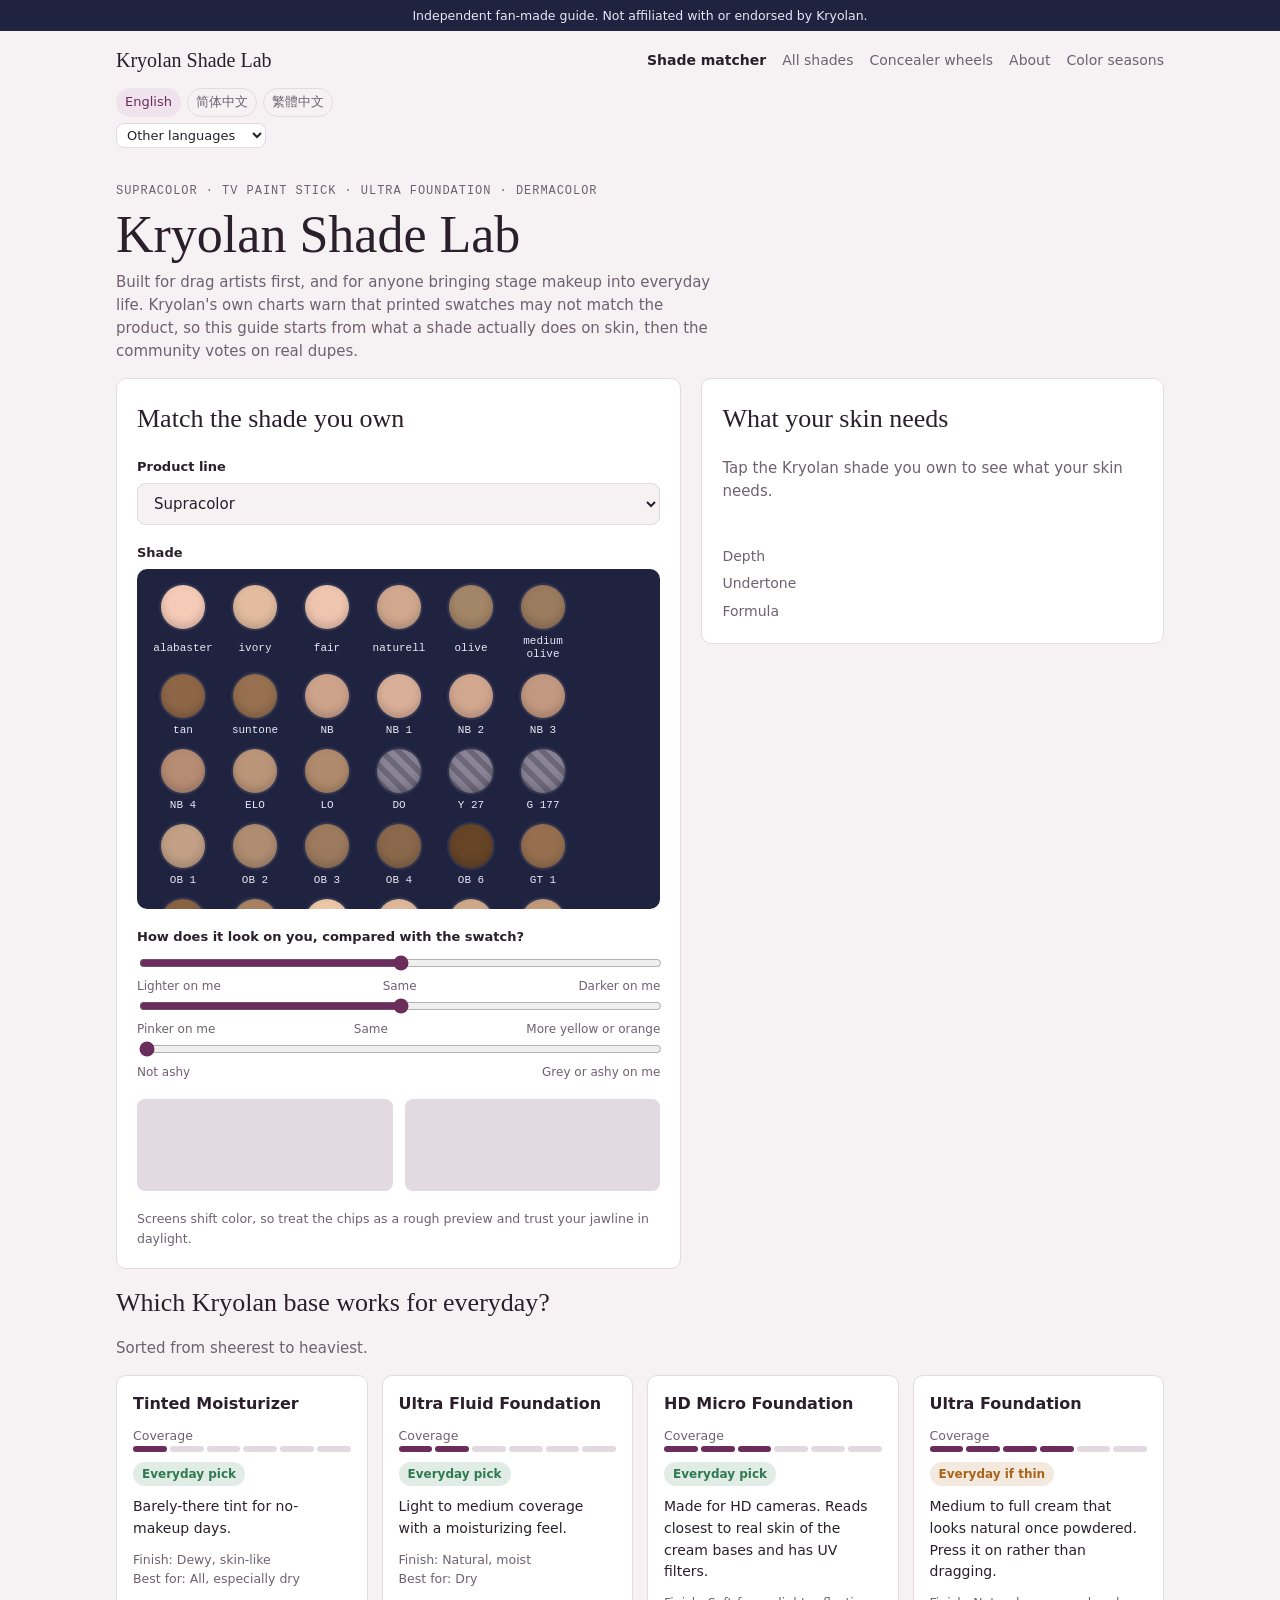
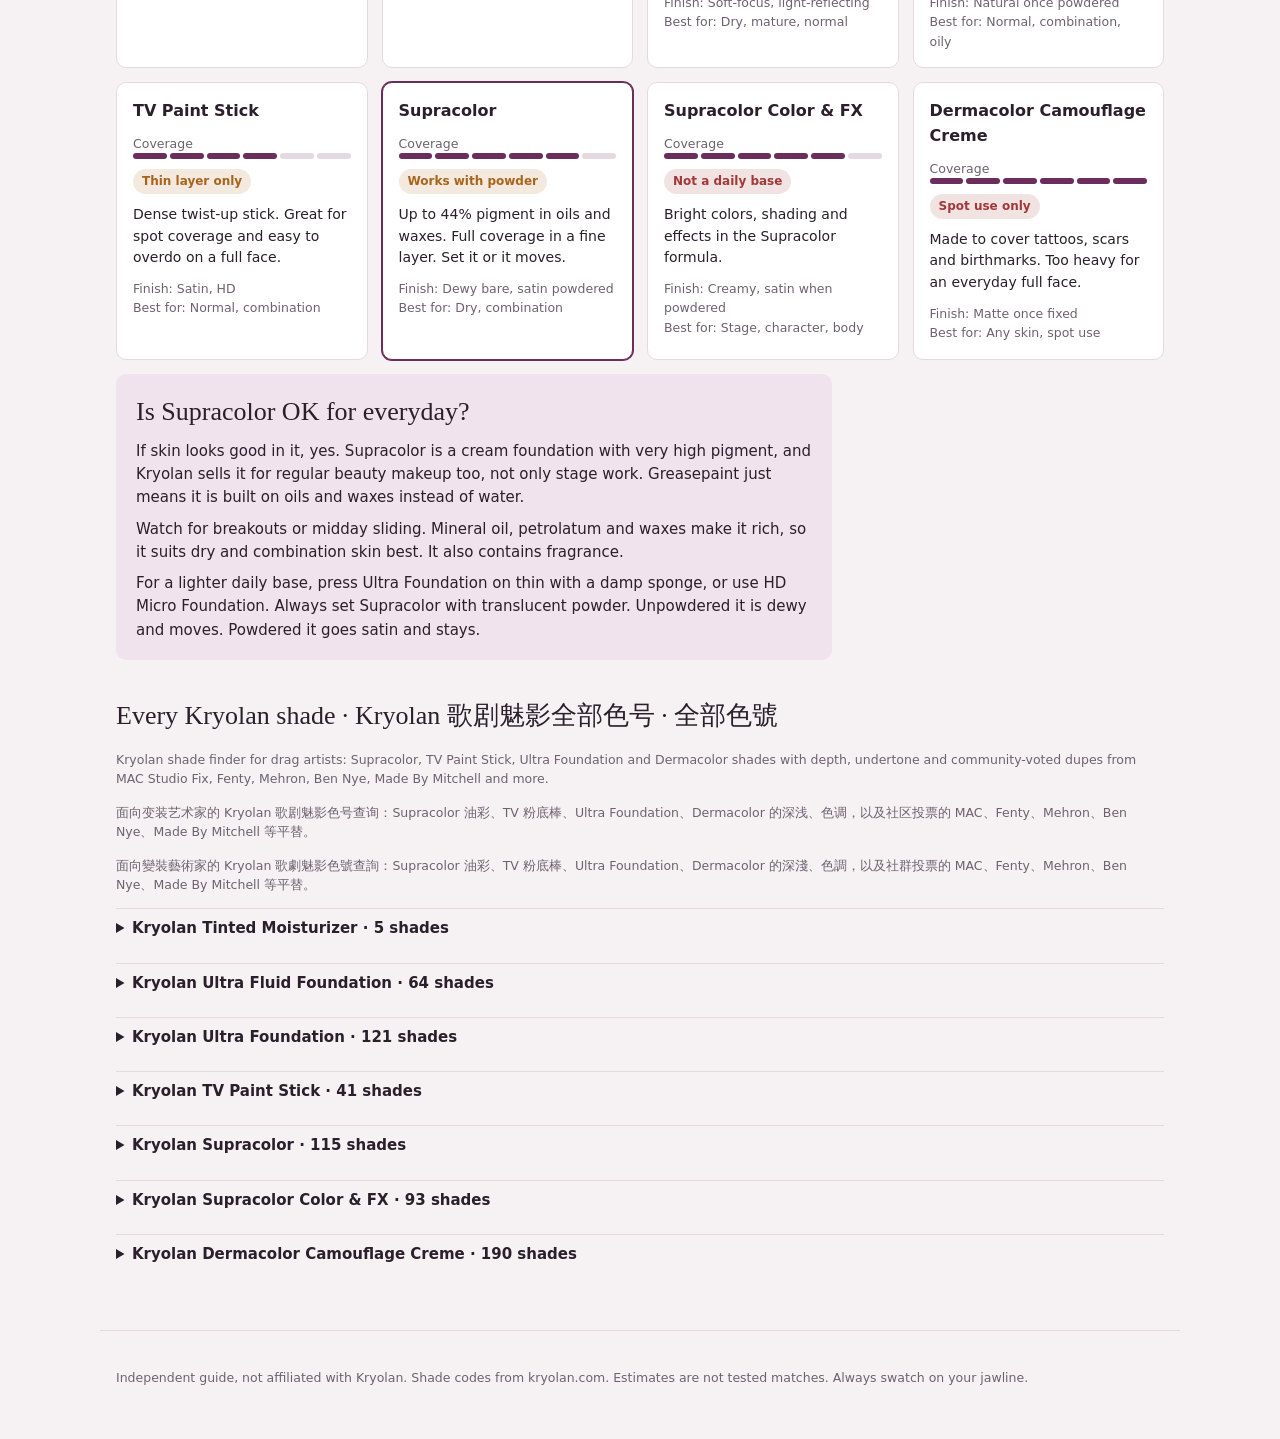
==== index.html @ 28523637 "Rename index2.html to index.html" ====
<!doctype html>
<html lang="en">
<head>
<meta charset="utf-8">
<meta name="viewport" content="width=device-width, initial-scale=1, viewport-fit=cover">
<title>Kryolan Shade Lab: Kryolan shade finder and dupes for drag artists</title>
<meta name="description" content="Kryolan shade finder for drag artists: Supracolor, TV Paint Stick, Ultra Foundation and Dermacolor shades with depth, undertone and community-voted dupes from MAC Studio Fix, Fenty, Mehron, Ben Nye, Made By Mitchell and more.">
<meta name="keywords" content="Kryolan, Kryolan shade finder, Kryolan Supracolor, Kryolan TV Paint Stick, Kryolan Ultra Foundation, Kryolan Dermacolor, Kryolan dupe, drag makeup, drag foundation, drag queen foundation, Kryolan drag, Kryolan concealer circle, 歌剧魅影, 歌剧魅影色号, 歌劇魅影, Kryolan 色号">
<meta name="robots" content="index, follow, max-image-preview:large">
<meta property="og:type" content="website"><meta property="og:title" content="Kryolan Shade Lab: Kryolan shade finder and dupes for drag artists"><meta property="og:description" content="Kryolan shade finder for drag artists: Supracolor, TV Paint Stick, Ultra Foundation and Dermacolor shades with depth, undertone and community-voted dupes from MAC Studio Fix, Fenty, Mehron, Ben Nye, Made By Mitchell and more."><meta property="og:site_name" content="Kryolan Shade Lab">
<meta name="twitter:card" content="summary">
<link rel="icon" href="data:image/svg+xml,<svg xmlns='http://www.w3.org/2000/svg' viewBox='0 0 64 64'><rect width='64' height='64' rx='14' fill='%231f2340'/><circle cx='22' cy='22' r='9' fill='%23f1d6c4'/><circle cx='42' cy='22' r='9' fill='%23d9a882'/><circle cx='22' cy='42' r='9' fill='%23a8704c'/><circle cx='42' cy='42' r='9' fill='%235e3a26'/></svg>">
<script type="application/ld+json">{"@context": "https://schema.org", "@type": "WebSite", "name": "Kryolan Shade Lab", "alternateName": ["Kryolan 色号实验室", "Kryolan 色號實驗室"], "description": "Kryolan shade finder for drag artists: Supracolor, TV Paint Stick, Ultra Foundation and Dermacolor shades with depth, undertone and community-voted dupes from MAC Studio Fix, Fenty, Mehron, Ben Nye, Made By Mitchell and more.", "inLanguage": ["en", "zh-Hans", "zh-Hant"]}</script>
<style>/* Kit-tray look: deep navy tray for pans, plum accent, warm neutral page. System fonts only so the site loads fast everywhere, including mainland China. */
:root{
  --bg:#f6f2f4; --surface:#ffffff; --ink:#2a1f2b; --muted:#6f6170; --line:#e3d9e1;
  --accent:#6b2d5c; --accent-soft:#f1e3ee; --on-accent:#ffffff; --tray:#1f2340; --tray-ink:#e9e6f5;
  --ok:#2f7a4f; --warn:#a8641a; --no:#a23838;
  --display:"Iowan Old Style","Palatino Linotype",Palatino,Georgia,"Noto Serif SC","Songti SC","Noto Serif TC","Songti TC",serif;
  --body:system-ui,-apple-system,"Segoe UI",Roboto,"PingFang SC","PingFang TC","Microsoft YaHei","Microsoft JhengHei","Noto Sans SC","Noto Sans TC",sans-serif;
  --mono:ui-monospace,"SF Mono",Menlo,Consolas,monospace;
  --r:10px;
}
@media (prefers-color-scheme: dark){:root:not([data-theme="light"]){
  --bg:#171319; --surface:#211b23; --ink:#f1e8ef; --muted:#b3a3b1; --line:#3a2f3b;
  --accent:#e2a3d0; --accent-soft:#3a2537; --on-accent:#1b1219; --tray:#0f1226; --tray-ink:#e9e6f5;
  --ok:#6fcf97; --warn:#e7a95a; --no:#ef8a8a; color-scheme:dark}}
:root[data-theme="dark"]{
  --bg:#171319; --surface:#211b23; --ink:#f1e8ef; --muted:#b3a3b1; --line:#3a2f3b;
  --accent:#e2a3d0; --accent-soft:#3a2537; --on-accent:#1b1219; --tray:#0f1226; --tray-ink:#e9e6f5;
  --ok:#6fcf97; --warn:#e7a95a; --no:#ef8a8a; color-scheme:dark}
*{box-sizing:border-box}
html{-webkit-text-size-adjust:100%}
body{margin:0;background:var(--bg);color:var(--ink);font-family:var(--body);font-size:15px;line-height:1.55}
a{color:var(--accent)}
.banner{background:var(--tray);color:var(--tray-ink);font-size:12.5px;text-align:center;padding:6px max(16px,env(safe-area-inset-right,0px)) 6px max(16px,env(safe-area-inset-left,0px))}
.top,.wrap,.foot{max-width:1080px;margin:0 auto;padding-left:max(16px,env(safe-area-inset-left,0px));padding-right:max(16px,env(safe-area-inset-right,0px))}
.top{display:flex;flex-wrap:wrap;gap:12px 20px;align-items:center;justify-content:space-between;padding-block:14px}
.brand{font-family:var(--display);font-size:20px;text-decoration:none;color:var(--ink)}
nav.main{display:flex;flex-wrap:wrap;gap:4px 16px;font-size:14px}
nav.main a{text-decoration:none;color:var(--muted)} nav.main a[aria-current="page"]{color:var(--ink);font-weight:600}
.langs{display:flex;flex-wrap:wrap;gap:6px;align-items:center;font-size:13px}
.langs a{text-decoration:none;padding:3px 8px;border-radius:99px;border:1px solid var(--line);color:var(--muted)}
.langs a[aria-current="true"]{background:var(--accent-soft);color:var(--accent);border-color:transparent}
.langs select{font:inherit;font-size:13px;padding:3px 6px;border-radius:8px;border:1px solid var(--line);background:var(--surface);color:var(--ink);max-width:150px}
.wrap{display:grid;gap:36px;padding-block:20px 56px}
header.hero{display:grid;gap:8px}
.eyebrow{font-family:var(--mono);font-size:12px;letter-spacing:.08em;text-transform:uppercase;color:var(--muted)}
h1{font-family:var(--display);font-weight:400;font-size:clamp(32px,6vw,52px);line-height:1.05;margin:0;text-wrap:balance}
h2{font-family:var(--display);font-weight:400;font-size:26px;margin:0;text-wrap:balance}
h3{font-size:16px;margin:0}
.lede{max-width:64ch;color:var(--muted);margin:0}
.grid{display:grid;grid-template-columns:minmax(0,1.1fr) minmax(0,.9fr);gap:20px;align-items:start}
@media (max-width:820px){.grid{grid-template-columns:minmax(0,1fr)}}
.panel{background:var(--surface);border:1px solid var(--line);border-radius:var(--r);padding:20px;display:grid;gap:18px;min-width:0}
.sec{display:grid;gap:14px;min-width:0}
label,.lbl{font-size:13px;font-weight:600;display:block;margin-bottom:6px}
select,input[type=text]{width:100%;font:inherit;padding:10px 12px;border:1px solid var(--line);border-radius:8px;background:var(--bg);color:var(--ink)}
:focus-visible{outline:2px solid var(--accent);outline-offset:2px}
.row2{display:grid;grid-template-columns:1fr 1fr;gap:12px}
.row3{display:grid;grid-template-columns:1fr 1fr 1fr;gap:10px}
@media (max-width:520px){.row2,.row3{grid-template-columns:1fr}}
.tray{background:var(--tray);border-radius:var(--r);padding:16px;display:flex;flex-wrap:wrap;gap:12px;max-height:340px;overflow:auto}
.tray.full{max-height:none}
.pan{appearance:none;border:0;background:none;padding:0;cursor:pointer;display:grid;justify-items:center;gap:6px;color:var(--tray-ink);font-family:var(--mono);font-size:11px;width:60px;text-align:center;text-decoration:none;line-height:1.2}
.pan .dot{width:44px;height:44px;border-radius:50%;box-shadow:inset 0 -4px 8px rgba(0,0,0,.18),0 0 0 2px rgba(255,255,255,.08)}
.pan .dot.unknown{background:repeating-linear-gradient(45deg,#8a8496 0 6px,#6d6879 6px 12px)}
.pan .dot.fx{background:conic-gradient(#d9465f,#f2b33d,#56b870,#3b7fd9,#9a55c9,#d9465f)}
.pan .dot.corrector{background:conic-gradient(#b9a3dc,#9fd3a8,#f2c58f,#b9a3dc)}
.pan[aria-pressed="true"] .dot{box-shadow:0 0 0 3px #fff,0 0 0 5px var(--accent)}
.slider{display:grid;gap:4px}
.slider .ends{display:flex;justify-content:space-between;gap:8px;font-size:12px;color:var(--muted)}
input[type=range]{width:100%;accent-color:var(--accent)}
.compare{display:grid;grid-template-columns:1fr 1fr;gap:12px}
.chip{border-radius:8px;height:92px;display:flex;align-items:flex-end;padding:8px 10px;font-family:var(--mono);font-size:12px;color:#fff;text-shadow:0 1px 2px rgba(0,0,0,.5)}
.note{font-size:12.5px;color:var(--muted);margin:0}
.kv{display:grid;grid-template-columns:auto minmax(0,1fr);gap:6px 14px;font-size:14px;margin:0}
.kv dt{color:var(--muted)} .kv dd{margin:0;font-weight:600}
.tags{display:flex;flex-wrap:wrap;gap:6px}
.tag{display:inline-block;font-family:var(--mono);font-size:12px;padding:3px 9px;border-radius:99px;background:var(--accent-soft);color:var(--accent);text-decoration:none}
.badge{font-size:12px;font-weight:700;padding:3px 9px;border-radius:99px;justify-self:start;display:inline-block}
.badge.med{color:var(--ok);background:color-mix(in srgb,var(--ok) 14%,transparent)}
.badge.low{color:var(--warn);background:color-mix(in srgb,var(--warn) 14%,transparent)}
.badge.unknown{color:var(--no);background:color-mix(in srgb,var(--no) 14%,transparent)}
.btn{font:inherit;font-weight:600;padding:10px 14px;border-radius:8px;border:1px solid var(--accent);background:var(--accent);color:var(--on-accent);cursor:pointer;text-decoration:none;display:inline-block}
.btn.ghost{background:transparent;color:var(--accent)}
.btn[disabled]{opacity:.5;cursor:not-allowed}
table.ranges{width:100%;border-collapse:collapse;font-size:14px}
table.ranges th,table.ranges td{text-align:left;padding:8px 6px;border-bottom:1px solid var(--line);vertical-align:top}
table.ranges th{font-weight:600;color:var(--muted);font-size:12.5px}
.tablewrap{overflow-x:auto}
.mono{font-family:var(--mono)}
.shelf{display:grid;grid-template-columns:repeat(auto-fill,minmax(240px,1fr));gap:14px}
.card{background:var(--surface);border:1px solid var(--line);border-radius:var(--r);padding:16px;display:grid;gap:10px;align-content:start;min-width:0}
.card.mine{border-color:var(--accent);box-shadow:0 0 0 1px var(--accent)}
.meter{display:flex;gap:3px} .meter i{flex:1;height:6px;border-radius:3px;background:var(--line)} .meter i.on{background:var(--accent)}
.pill{font-size:12px;font-weight:700;padding:3px 9px;border-radius:99px;justify-self:start}
.pill.yes{color:var(--ok);background:color-mix(in srgb,var(--ok) 14%,transparent)}
.pill.thin,.pill.maybe,.pill.powder{color:var(--warn);background:color-mix(in srgb,var(--warn) 14%,transparent)}
.pill.spot,.pill.no{color:var(--no);background:color-mix(in srgb,var(--no) 14%,transparent)}
.card p{margin:0;font-size:14px}
.meta{font-size:12.5px;color:var(--muted)}
.verdict{background:var(--accent-soft);border-radius:var(--r);padding:18px 20px;display:grid;gap:8px;max-width:75ch}
.verdict p,.prose p{margin:0}
.prose{display:grid;gap:12px;max-width:68ch}
.dupes{display:grid;gap:8px}
.dupe{display:grid;grid-template-columns:minmax(0,1fr) auto;gap:10px;align-items:center;padding:10px 12px;border:1px solid var(--line);border-radius:8px;background:var(--surface)}
.dupe b{font-weight:600} .dupe small{display:block;color:var(--muted)}
.votebtns{display:flex;gap:6px}
.votebtns button{font:inherit;font-size:13px;padding:6px 10px;border-radius:8px;border:1px solid var(--line);background:var(--bg);color:var(--ink);cursor:pointer}
.votebtns button[aria-pressed="true"]{border-color:var(--accent);background:var(--accent-soft);color:var(--accent);font-weight:600}
.status{font-size:13px;color:var(--muted);min-height:1.2em}
.linegrid{display:grid;grid-template-columns:repeat(auto-fill,minmax(230px,1fr));gap:12px}
.linegrid a.card{text-decoration:none;color:var(--ink)}
.crumbs{font-size:13px;color:var(--muted)} .crumbs a{color:var(--muted)}
.foot{padding-block:24px 40px;border-top:1px solid var(--line);font-size:12.5px;color:var(--muted);display:grid;gap:6px}
@media (prefers-reduced-motion:no-preference){.chip{transition:background .2s}}

.dirlinks{display:flex;flex-wrap:wrap;gap:4px 12px;font-family:var(--mono);font-size:12.5px}
details{border-top:1px solid var(--line);padding:8px 0}summary{cursor:pointer;font-weight:600}
</style>
<script>
// Voting settings. Paste your Supabase Project URL and anon public key between the quotes to turn voting on.
window.KSL_CONFIG = { supabaseUrl: "", supabaseKey: "" };
</script>
</head>
<body>
<div class="banner" id="banner">Independent fan-made guide. Not affiliated with or endorsed by Kryolan.</div>
<div class="top"><a class="brand" id="brand" href="#/">Kryolan Shade Lab</a><nav class="main" id="nav" aria-label="main"></nav><div class="langs" id="langs"></div></div>
<main class="wrap"><div id="view" class="sec"><h1>Kryolan Shade Lab</h1><p class="lede">Built for drag artists first, and for anyone bringing stage makeup into everyday life. Kryolan&#x27;s own charts warn that printed swatches may not match the product, so this guide starts from what a shade actually does on skin, then the community votes on real dupes.</p></div><section class="sec" id="directory"><h2>Every Kryolan shade · Kryolan 歌剧魅影全部色号 · 全部色號</h2>
<p class="note">Kryolan shade finder for drag artists: Supracolor, TV Paint Stick, Ultra Foundation and Dermacolor shades with depth, undertone and community-voted dupes from MAC Studio Fix, Fenty, Mehron, Ben Nye, Made By Mitchell and more.</p><p class="note">面向变装艺术家的 Kryolan 歌剧魅影色号查询：Supracolor 油彩、TV 粉底棒、Ultra Foundation、Dermacolor 的深浅、色调，以及社区投票的 MAC、Fenty、Mehron、Ben Nye、Made By Mitchell 等平替。</p><p class="note">面向變裝藝術家的 Kryolan 歌劇魅影色號查詢：Supracolor 油彩、TV 粉底棒、Ultra Foundation、Dermacolor 的深淺、色調，以及社群投票的 MAC、Fenty、Mehron、Ben Nye、Made By Mitchell 等平替。</p><details><summary>Kryolan Tinted Moisturizer · 5 shades</summary><p class="dirlinks"><a href="#/shade/tm/tm-1">TM 1</a> <a href="#/shade/tm/tm-2">TM 2</a> <a href="#/shade/tm/tm-3">TM 3</a> <a href="#/shade/tm/tm-4">TM 4</a> <a href="#/shade/tm/tm-5">TM 5</a></p></details><details><summary>Kryolan Ultra Fluid Foundation · 64 shades</summary><p class="dirlinks"><a href="#/shade/uff/020">020</a> <a href="#/shade/uff/elo">ELO</a> <a href="#/shade/uff/lo">LO</a> <a href="#/shade/uff/nb-4">NB 4</a> <a href="#/shade/uff/do">DO</a> <a href="#/shade/uff/mo">MO</a> <a href="#/shade/uff/fair-olive">fair olive</a> <a href="#/shade/uff/yh">YH</a> <a href="#/shade/uff/df">DF</a> <a href="#/shade/uff/ob-2">OB 2</a> <a href="#/shade/uff/6-w">6 W</a> <a href="#/shade/uff/ob-3">OB 3</a> <a href="#/shade/uff/ob-4">OB 4</a> <a href="#/shade/uff/ivory">ivory</a> <a href="#/shade/uff/nb">NB</a> <a href="#/shade/uff/olive">olive</a> <a href="#/shade/uff/shibu">shibu</a> <a href="#/shade/uff/nb-2">NB 2</a> <a href="#/shade/uff/nb-3">NB 3</a> <a href="#/shade/uff/bn">BN</a> <a href="#/shade/uff/7-w">7 W</a> <a href="#/shade/uff/fs-36">FS 36</a> <a href="#/shade/uff/rds-2">RDS 2</a> <a href="#/shade/uff/9-w">9 W</a> <a href="#/shade/uff/8-w">8 W</a> <a href="#/shade/uff/10-w">10 W</a> <a href="#/shade/uff/malibu-tan">malibu tan</a> <a href="#/shade/uff/11-w">11 W</a> <a href="#/shade/uff/gt-1">GT 1</a> <a href="#/shade/uff/12-w">12 W</a> <a href="#/shade/uff/alabaster">alabaster</a> <a href="#/shade/uff/2-w">2 W</a> <a href="#/shade/uff/ob-1">OB 1</a> <a href="#/shade/uff/3-w">3 W</a> <a href="#/shade/uff/nb-1">NB 1</a> <a href="#/shade/uff/g-177">G 177</a> <a href="#/shade/uff/4-w">4 W</a> <a href="#/shade/uff/5-w">5 W</a> <a href="#/shade/uff/splo">SPLO</a> <a href="#/shade/uff/medium-olive">medium olive</a> <a href="#/shade/uff/deep-olive">deep olive</a> <a href="#/shade/uff/yellow-veil">yellow veil</a> <a href="#/shade/uff/suntan">suntan</a> <a href="#/shade/uff/ods-2">ODS 2</a> <a href="#/shade/uff/f-101">F 101</a> <a href="#/shade/uff/ods-1">ODS 1</a> <a href="#/shade/uff/fs-38">FS 38</a> <a href="#/shade/uff/fair">fair</a> <a href="#/shade/uff/lila">lila</a> <a href="#/shade/uff/010">010</a> <a href="#/shade/uff/002">002</a> <a href="#/shade/uff/rds-1">RDS 1</a> <a href="#/shade/uff/rb-3">RB 3</a> <a href="#/shade/uff/rds-3">RDS 3</a> <a href="#/shade/uff/tan-5">tan 5</a> <a href="#/shade/uff/gt-2">GT 2</a> <a href="#/shade/uff/ods-4">ODS 4</a> <a href="#/shade/uff/rds-7">RDS 7</a> <a href="#/shade/uff/1-w">1 W</a> <a href="#/shade/uff/rds-4">RDS 4</a> <a href="#/shade/uff/ods-3">ODS 3</a> <a href="#/shade/uff/665-p">665 P</a> <a href="#/shade/uff/white">white</a> <a href="#/shade/uff/tv-white">TV white</a></p></details><details><summary>Kryolan Ultra Foundation · 121 shades</summary><p class="dirlinks"><a href="#/shade/uf/rds-7">RDS 7</a> <a href="#/shade/uf/dp">DP</a> <a href="#/shade/uf/lavender-veil">lavender veil</a> <a href="#/shade/uf/green-neutralizer">green neutralizer</a> <a href="#/shade/uf/grey-green">grey green</a> <a href="#/shade/uf/pea-green">pea green</a> <a href="#/shade/uf/yh">YH</a> <a href="#/shade/uf/fair-olive">fair olive</a> <a href="#/shade/uf/ruf-1">RUF 1</a> <a href="#/shade/uf/ivory">ivory</a> <a href="#/shade/uf/nb">NB</a> <a href="#/shade/uf/fs-38">FS 38</a> <a href="#/shade/uf/sp-med-olive-2">SP. Med. Olive 2</a> <a href="#/shade/uf/yellow-veil">yellow veil</a> <a href="#/shade/uf/amber">amber</a> <a href="#/shade/uf/sp-med-olive-1">SP. Med. Olive 1</a> <a href="#/shade/uf/bs-4">BS 4</a> <a href="#/shade/uf/tv-white">TV white</a> <a href="#/shade/uf/dg">DG</a> <a href="#/shade/uf/tan-5">tan 5</a> <a href="#/shade/uf/pink-highlight">pink highlight</a> <a href="#/shade/uf/fair">fair</a> <a href="#/shade/uf/rn">RN</a> <a href="#/shade/uf/1-w">1 W</a> <a href="#/shade/uf/2-w">2 W</a> <a href="#/shade/uf/df">DF</a> <a href="#/shade/uf/orange-highlight">orange highlight</a> <a href="#/shade/uf/splo-1">SPLO 1</a> <a href="#/shade/uf/olive">olive</a> <a href="#/shade/uf/3-w">3 W</a> <a href="#/shade/uf/g-177">G 177</a> <a href="#/shade/uf/plantain">plantain</a> <a href="#/shade/uf/a-1">A 1</a> <a href="#/shade/uf/nb-1">NB 1</a> <a href="#/shade/uf/splo">SPLO</a> <a href="#/shade/uf/ruf-2">RUF 2</a> <a href="#/shade/uf/fs-42">FS 42</a> <a href="#/shade/uf/alabaster">alabaster</a> <a href="#/shade/uf/4-w">4 W</a> <a href="#/shade/uf/nb-2">NB 2</a> <a href="#/shade/uf/ob-1">OB 1</a> <a href="#/shade/uf/fs-45">FS 45</a> <a href="#/shade/uf/bn">BN</a> <a href="#/shade/uf/splo-3">SPLO 3</a> <a href="#/shade/uf/toast">toast</a> <a href="#/shade/uf/medium-olive">medium olive</a> <a href="#/shade/uf/elo">ELO</a> <a href="#/shade/uf/ob-2">OB 2</a> <a href="#/shade/uf/nb-3">NB 3</a> <a href="#/shade/uf/5-w">5 W</a> <a href="#/shade/uf/ruf-4">RUF 4</a> <a href="#/shade/uf/lo">LO</a> <a href="#/shade/uf/a-7">A 7</a> <a href="#/shade/uf/ob-3">OB 3</a> <a href="#/shade/uf/a-2">A 2</a> <a href="#/shade/uf/deep-olive">deep olive</a> <a href="#/shade/uf/fs-36">FS 36</a> <a href="#/shade/uf/fs-40">FS 40</a> <a href="#/shade/uf/mo">MO</a> <a href="#/shade/uf/splo-2">SPLO 2</a> <a href="#/shade/uf/nb-4">NB 4</a> <a href="#/shade/uf/rn-3">RN 3</a> <a href="#/shade/uf/ob-4">OB 4</a> <a href="#/shade/uf/y-27">Y 27</a> <a href="#/shade/uf/do">DO</a> <a href="#/shade/uf/rn-2">RN 2</a> <a href="#/shade/uf/spice">spice</a> <a href="#/shade/uf/nutmeg">nutmeg</a> <a href="#/shade/uf/ruddy-beige">ruddy beige</a> <a href="#/shade/uf/gt-1">GT 1</a> <a href="#/shade/uf/sp-med-olive-3">SP. Med. Olive 3</a> <a href="#/shade/uf/d-32-1">D 32.1</a> <a href="#/shade/uf/b-1">B 1</a> <a href="#/shade/uf/green-veil">green veil</a> <a href="#/shade/uf/molasses">molasses</a> <a href="#/shade/uf/101">101</a> <a href="#/shade/uf/cream">cream</a> <a href="#/shade/uf/pt-1">PT 1</a> <a href="#/shade/uf/pt-2">PT 2</a> <a href="#/shade/uf/ruf-3">RUF 3</a> <a href="#/shade/uf/shibu">shibu</a> <a href="#/shade/uf/725-a">725 A</a> <a href="#/shade/uf/pink-highlight-2">pink highlight 2</a> <a href="#/shade/uf/6-w">6 W</a> <a href="#/shade/uf/rds-1">RDS 1</a> <a href="#/shade/uf/rb-3">RB 3</a> <a href="#/shade/uf/suntan">suntan</a> <a href="#/shade/uf/8-w">8 W</a> <a href="#/shade/uf/pt-3">PT 3</a> <a href="#/shade/uf/ods-2">ODS 2</a> <a href="#/shade/uf/7-w">7 W</a> <a href="#/shade/uf/dbt">DBT</a> <a href="#/shade/uf/rb-4">RB 4</a> <a href="#/shade/uf/ods-1">ODS 1</a> <a href="#/shade/uf/9-w">9 W</a> <a href="#/shade/uf/rds-2">RDS 2</a> <a href="#/shade/uf/10-w">10 W</a> <a href="#/shade/uf/rds-3">RDS 3</a> <a href="#/shade/uf/v-25">V 25</a> <a href="#/shade/uf/12-w">12 W</a> <a href="#/shade/uf/malibu-tan">malibu tan</a> <a href="#/shade/uf/d-33-1">D 33.1</a> <a href="#/shade/uf/rds-4">RDS 4</a> <a href="#/shade/uf/cinnamon">cinnamon</a> <a href="#/shade/uf/cocoa">cocoa</a> <a href="#/shade/uf/ods-3">ODS 3</a> <a href="#/shade/uf/bs-2">BS 2</a> <a href="#/shade/uf/mauby">mauby</a> <a href="#/shade/uf/11-w">11 W</a> <a href="#/shade/uf/gt-2">GT 2</a> <a href="#/shade/uf/ods-4">ODS 4</a> <a href="#/shade/uf/v-26">V 26</a> <a href="#/shade/uf/d-35-1">D 35.1</a> <a href="#/shade/uf/v-20">V 20</a> <a href="#/shade/uf/665-o">665 O</a> <a href="#/shade/uf/665-p">665 P</a> <a href="#/shade/uf/bs-1">BS 1</a> <a href="#/shade/uf/v-23">V 23</a> <a href="#/shade/uf/bs-3">BS 3</a> <a href="#/shade/uf/white">white</a> <a href="#/shade/uf/black">black</a></p></details><details><summary>Kryolan TV Paint Stick · 41 shades</summary><p class="dirlinks"><a href="#/shade/tvps/ff-7">FF 7</a> <a href="#/shade/tvps/071">071</a> <a href="#/shade/tvps/070-white">070 white</a> <a href="#/shade/tvps/nb-2">NB 2</a> <a href="#/shade/tvps/nb">NB</a> <a href="#/shade/tvps/elo">ELO</a> <a href="#/shade/tvps/lo">LO</a> <a href="#/shade/tvps/406">406</a> <a href="#/shade/tvps/alabaster">alabaster</a> <a href="#/shade/tvps/1-w">1 W</a> <a href="#/shade/tvps/fs-47">FS 47</a> <a href="#/shade/tvps/ivory">ivory</a> <a href="#/shade/tvps/nb-1">NB 1</a> <a href="#/shade/tvps/3-w">3 W</a> <a href="#/shade/tvps/4-w">4 W</a> <a href="#/shade/tvps/fs-45">FS 45</a> <a href="#/shade/tvps/ob-1">OB 1</a> <a href="#/shade/tvps/fs-38">FS 38</a> <a href="#/shade/tvps/fs-36">FS 36</a> <a href="#/shade/tvps/g-165">G 165</a> <a href="#/shade/tvps/nb-3">NB 3</a> <a href="#/shade/tvps/ob-2">OB 2</a> <a href="#/shade/tvps/ob-3">OB 3</a> <a href="#/shade/tvps/do">DO</a> <a href="#/shade/tvps/y-27">Y 27</a> <a href="#/shade/tvps/303">303</a> <a href="#/shade/tvps/tv-white">TV white</a> <a href="#/shade/tvps/5-w">5 W</a> <a href="#/shade/tvps/6-w">6 W</a> <a href="#/shade/tvps/8-w">8 W</a> <a href="#/shade/tvps/fs-34">FS 34</a> <a href="#/shade/tvps/9-w">9 W</a> <a href="#/shade/tvps/10-w">10 W</a> <a href="#/shade/tvps/11-w">11 W</a> <a href="#/shade/tvps/d-33-1">D 33.1</a> <a href="#/shade/tvps/d-35-1">D 35.1</a> <a href="#/shade/tvps/2-w">2 W</a> <a href="#/shade/tvps/7-w">7 W</a> <a href="#/shade/tvps/ob-4">OB 4</a> <a href="#/shade/tvps/d-32-1">D 32.1</a> <a href="#/shade/tvps/12-w">12 W</a></p></details><details><summary>Kryolan Supracolor · 115 shades</summary><p class="dirlinks"><a href="#/shade/sc/alabaster">alabaster</a> <a href="#/shade/sc/ivory">ivory</a> <a href="#/shade/sc/fair">fair</a> <a href="#/shade/sc/naturell">naturell</a> <a href="#/shade/sc/olive">olive</a> <a href="#/shade/sc/medium-olive">medium olive</a> <a href="#/shade/sc/tan">tan</a> <a href="#/shade/sc/suntone">suntone</a> <a href="#/shade/sc/nb">NB</a> <a href="#/shade/sc/nb-1">NB 1</a> <a href="#/shade/sc/nb-2">NB 2</a> <a href="#/shade/sc/nb-3">NB 3</a> <a href="#/shade/sc/nb-4">NB 4</a> <a href="#/shade/sc/elo">ELO</a> <a href="#/shade/sc/lo">LO</a> <a href="#/shade/sc/do">DO</a> <a href="#/shade/sc/y-27">Y 27</a> <a href="#/shade/sc/g-177">G 177</a> <a href="#/shade/sc/ob-1">OB 1</a> <a href="#/shade/sc/ob-2">OB 2</a> <a href="#/shade/sc/ob-3">OB 3</a> <a href="#/shade/sc/ob-4">OB 4</a> <a href="#/shade/sc/ob-6">OB 6</a> <a href="#/shade/sc/gt-1">GT 1</a> <a href="#/shade/sc/gt-2">GT 2</a> <a href="#/shade/sc/pt-1">PT 1</a> <a href="#/shade/sc/1-w">1 W</a> <a href="#/shade/sc/2-w">2 W</a> <a href="#/shade/sc/3-w">3 W</a> <a href="#/shade/sc/4-w">4 W</a> <a href="#/shade/sc/5-w">5 W</a> <a href="#/shade/sc/6-w">6 W</a> <a href="#/shade/sc/7-w">7 W</a> <a href="#/shade/sc/8-w">8 W</a> <a href="#/shade/sc/9-w">9 W</a> <a href="#/shade/sc/10-w">10 W</a> <a href="#/shade/sc/11-w">11 W</a> <a href="#/shade/sc/12-w">12 W</a> <a href="#/shade/sc/fs-7">FS 7</a> <a href="#/shade/sc/fs-9">FS 9</a> <a href="#/shade/sc/fs-21">FS 21</a> <a href="#/shade/sc/fs-22">FS 22</a> <a href="#/shade/sc/fs-23">FS 23</a> <a href="#/shade/sc/fs-24">FS 24</a> <a href="#/shade/sc/fs-25">FS 25</a> <a href="#/shade/sc/fs-26">FS 26</a> <a href="#/shade/sc/fs-27">FS 27</a> <a href="#/shade/sc/fs-28">FS 28</a> <a href="#/shade/sc/fs-29">FS 29</a> <a href="#/shade/sc/fs-31">FS 31</a> <a href="#/shade/sc/fs-32">FS 32</a> <a href="#/shade/sc/fs-33">FS 33</a> <a href="#/shade/sc/fs-34">FS 34</a> <a href="#/shade/sc/fs-35">FS 35</a> <a href="#/shade/sc/fs-36">FS 36</a> <a href="#/shade/sc/fs-38">FS 38</a> <a href="#/shade/sc/fs-40">FS 40</a> <a href="#/shade/sc/fs-41">FS 41</a> <a href="#/shade/sc/fs-42">FS 42</a> <a href="#/shade/sc/fs-45">FS 45</a> <a href="#/shade/sc/fs-46">FS 46</a> <a href="#/shade/sc/fs-47">FS 47</a> <a href="#/shade/sc/fs-50">FS 50</a> <a href="#/shade/sc/fs-51">FS 51</a> <a href="#/shade/sc/fs-54">FS 54</a> <a href="#/shade/sc/fs-55">FS 55</a> <a href="#/shade/sc/fs-61">FS 61</a> <a href="#/shade/sc/fs-64">FS 64</a> <a href="#/shade/sc/fs-67">FS 67</a> <a href="#/shade/sc/fs-69">FS 69</a> <a href="#/shade/sc/n-1">N 1</a> <a href="#/shade/sc/n-2">N 2</a> <a href="#/shade/sc/n-3">N 3</a> <a href="#/shade/sc/n-5">N 5</a> <a href="#/shade/sc/n-6">N 6</a> <a href="#/shade/sc/n-9">N 9</a> <a href="#/shade/sc/n-10">N 10</a> <a href="#/shade/sc/n-12">N 12</a> <a href="#/shade/sc/v-4">V 4</a> <a href="#/shade/sc/v-5">V 5</a> <a href="#/shade/sc/v-10">V 10</a> <a href="#/shade/sc/v-12">V 12</a> <a href="#/shade/sc/v-13">V 13</a> <a href="#/shade/sc/v-14">V 14</a> <a href="#/shade/sc/v-15">V 15</a> <a href="#/shade/sc/v-16">V 16</a> <a href="#/shade/sc/v-17">V 17</a> <a href="#/shade/sc/v-18">V 18</a> <a href="#/shade/sc/v-19">V 19</a> <a href="#/shade/sc/v-20">V 20</a> <a href="#/shade/sc/v-22">V 22</a> <a href="#/shade/sc/v-23">V 23</a> <a href="#/shade/sc/ef-21">EF 21</a> <a href="#/shade/sc/ef-22">EF 22</a> <a href="#/shade/sc/ef-23">EF 23</a> <a href="#/shade/sc/ef-24">EF 24</a> <a href="#/shade/sc/ef-25">EF 25</a> <a href="#/shade/sc/ef-26">EF 26</a> <a href="#/shade/sc/ef-27">EF 27</a> <a href="#/shade/sc/ef-28">EF 28</a> <a href="#/shade/sc/ef-29">EF 29</a> <a href="#/shade/sc/ef-30">EF 30</a> <a href="#/shade/sc/ef-31">EF 31</a> <a href="#/shade/sc/ef-80">EF 80</a> <a href="#/shade/sc/ef-85">EF 85</a> <a href="#/shade/sc/ef-86">EF 86</a> <a href="#/shade/sc/d-32-1">D 32.1</a> <a href="#/shade/sc/d-32-2">D 32.2</a> <a href="#/shade/sc/d-32-3">D 32.3</a> <a href="#/shade/sc/d-32-4">D 32.4</a> <a href="#/shade/sc/d-33-1">D 33.1</a> <a href="#/shade/sc/d-33-2">D 33.2</a> <a href="#/shade/sc/d-35-1">D 35.1</a> <a href="#/shade/sc/death-flesh">death flesh</a> <a href="#/shade/sc/tv-white">TV white</a></p></details><details><summary>Kryolan Supracolor Color &amp; FX · 93 shades</summary><p class="dirlinks"><a href="#/shade/scfx/070">070</a> <a href="#/shade/scfx/071">071</a> <a href="#/shade/scfx/079">079</a> <a href="#/shade/scfx/080">080</a> <a href="#/shade/scfx/081">081</a> <a href="#/shade/scfx/082">082</a> <a href="#/shade/scfx/083">083</a> <a href="#/shade/scfx/086">086</a> <a href="#/shade/scfx/092">092</a> <a href="#/shade/scfx/094">094</a> <a href="#/shade/scfx/095">095</a> <a href="#/shade/scfx/098">098</a> <a href="#/shade/scfx/509">509</a> <a href="#/shade/scfx/510">510</a> <a href="#/shade/scfx/511">511</a> <a href="#/shade/scfx/512">512</a> <a href="#/shade/scfx/521">521</a> <a href="#/shade/scfx/522">522</a> <a href="#/shade/scfx/523">523</a> <a href="#/shade/scfx/032">032</a> <a href="#/shade/scfx/031">031</a> <a href="#/shade/scfx/075">075</a> <a href="#/shade/scfx/046">046</a> <a href="#/shade/scfx/047">047</a> <a href="#/shade/scfx/734">734</a> <a href="#/shade/scfx/416">416</a> <a href="#/shade/scfx/073">073</a> <a href="#/shade/scfx/074">074</a> <a href="#/shade/scfx/078">078</a> <a href="#/shade/scfx/089">089</a> <a href="#/shade/scfx/091">091</a> <a href="#/shade/scfx/101">101</a> <a href="#/shade/scfx/102">102</a> <a href="#/shade/scfx/459">459</a> <a href="#/shade/scfx/462">462</a> <a href="#/shade/scfx/449">449</a> <a href="#/shade/scfx/508">508</a> <a href="#/shade/scfx/503">503</a> <a href="#/shade/scfx/502">502</a> <a href="#/shade/scfx/545">545</a> <a href="#/shade/scfx/483">483</a> <a href="#/shade/scfx/303">303</a> <a href="#/shade/scfx/587">587</a> <a href="#/shade/scfx/626">626</a> <a href="#/shade/scfx/576">576</a> <a href="#/shade/scfx/579">579</a> <a href="#/shade/scfx/470">470</a> <a href="#/shade/scfx/482">482</a> <a href="#/shade/scfx/517">517</a> <a href="#/shade/scfx/088">088</a> <a href="#/shade/scfx/r-9">R 9</a> <a href="#/shade/scfx/r-19">R 19</a> <a href="#/shade/scfx/r-20">R 20</a> <a href="#/shade/scfx/r-21">R 21</a> <a href="#/shade/scfx/r-27">R 27</a> <a href="#/shade/scfx/r-30">R 30</a> <a href="#/shade/scfx/g-1">G 1</a> <a href="#/shade/scfx/g-7">G 7</a> <a href="#/shade/scfx/g-9">G 9</a> <a href="#/shade/scfx/g-16">G 16</a> <a href="#/shade/scfx/g-82">G 82</a> <a href="#/shade/scfx/g-108">G 108</a> <a href="#/shade/scfx/g-111">G 111</a> <a href="#/shade/scfx/b-21">B 21</a> <a href="#/shade/scfx/f-1">F 1</a> <a href="#/shade/scfx/f-2">F 2</a> <a href="#/shade/scfx/f-3">F 3</a> <a href="#/shade/scfx/f-5">F 5</a> <a href="#/shade/scfx/f-6">F 6</a> <a href="#/shade/scfx/f-7">F 7</a> <a href="#/shade/scfx/f-8">F 8</a> <a href="#/shade/scfx/f-11">F 11</a> <a href="#/shade/scfx/f-12">F 12</a> <a href="#/shade/scfx/f-14">F 14</a> <a href="#/shade/scfx/f-16">F 16</a> <a href="#/shade/scfx/f-17">F 17</a> <a href="#/shade/scfx/f-18">F 18</a> <a href="#/shade/scfx/f-25">F 25</a> <a href="#/shade/scfx/f-50">F 50</a> <a href="#/shade/scfx/f-52">F 52</a> <a href="#/shade/scfx/a-304">A 304</a> <a href="#/shade/scfx/tk-2">TK 2</a> <a href="#/shade/scfx/k-1">K 1</a> <a href="#/shade/scfx/mandarin-blue">mandarin blue</a> <a href="#/shade/scfx/shading-brown">shading brown</a> <a href="#/shade/scfx/shading-red">shading red</a> <a href="#/shade/scfx/purple-green">purple green</a> <a href="#/shade/scfx/youth-red">youth red</a> <a href="#/shade/scfx/silver-blue">silver blue</a> <a href="#/shade/scfx/death-grey">death grey</a> <a href="#/shade/scfx/neutralizer">neutralizer</a> <a href="#/shade/scfx/green">green</a> <a href="#/shade/scfx/blue">blue</a></p></details><details><summary>Kryolan Dermacolor Camouflage Creme · 190 shades</summary><p class="dirlinks"><a href="#/shade/dc/d-0">D 0</a> <a href="#/shade/dc/d-00">D 00</a> <a href="#/shade/dc/d-1">D 1</a> <a href="#/shade/dc/d-1-half">D 1 ½</a> <a href="#/shade/dc/d-2">D 2</a> <a href="#/shade/dc/d-2-half">D 2 ½</a> <a href="#/shade/dc/d-3">D 3</a> <a href="#/shade/dc/d-3-half">D 3 ½</a> <a href="#/shade/dc/d-4">D 4</a> <a href="#/shade/dc/d-4-half">D 4 ½</a> <a href="#/shade/dc/d-5">D 5</a> <a href="#/shade/dc/d-5-half">D 5 ½</a> <a href="#/shade/dc/d-6">D 6</a> <a href="#/shade/dc/d-7">D 7</a> <a href="#/shade/dc/d-8">D 8</a> <a href="#/shade/dc/d-9">D 9</a> <a href="#/shade/dc/d-10">D 10</a> <a href="#/shade/dc/d-11">D 11</a> <a href="#/shade/dc/d-12">D 12</a> <a href="#/shade/dc/d-13">D 13</a> <a href="#/shade/dc/d-14">D 14</a> <a href="#/shade/dc/d-15">D 15</a> <a href="#/shade/dc/d-16">D 16</a> <a href="#/shade/dc/d-17">D 17</a> <a href="#/shade/dc/d-17-a">D 17 A</a> <a href="#/shade/dc/d-18">D 18</a> <a href="#/shade/dc/d-19">D 19</a> <a href="#/shade/dc/d-20">D 20</a> <a href="#/shade/dc/d-21">D 21</a> <a href="#/shade/dc/d-22">D 22</a> <a href="#/shade/dc/d-25">D 25</a> <a href="#/shade/dc/d-28-a">D 28 A</a> <a href="#/shade/dc/d-30">D 30</a> <a href="#/shade/dc/d-31">D 31</a> <a href="#/shade/dc/d-32">D 32</a> <a href="#/shade/dc/d-34">D 34</a> <a href="#/shade/dc/d-40">D 40</a> <a href="#/shade/dc/d-50">D 50</a> <a href="#/shade/dc/d-51">D 51</a> <a href="#/shade/dc/d-53">D 53</a> <a href="#/shade/dc/d-54">D 54</a> <a href="#/shade/dc/d-55">D 55</a> <a href="#/shade/dc/d-56">D 56</a> <a href="#/shade/dc/d-57">D 57</a> <a href="#/shade/dc/d-58">D 58</a> <a href="#/shade/dc/d-59">D 59</a> <a href="#/shade/dc/d-61">D 61</a> <a href="#/shade/dc/d-62">D 62</a> <a href="#/shade/dc/d-63">D 63</a> <a href="#/shade/dc/d-64">D 64</a> <a href="#/shade/dc/d-65">D 65</a> <a href="#/shade/dc/d-66">D 66</a> <a href="#/shade/dc/d-67">D 67</a> <a href="#/shade/dc/d-69">D 69</a> <a href="#/shade/dc/d-70">D 70</a> <a href="#/shade/dc/d-71">D 71</a> <a href="#/shade/dc/d-77">D 77</a> <a href="#/shade/dc/d-80">D 80</a> <a href="#/shade/dc/d-81">D 81</a> <a href="#/shade/dc/d-100">D 100</a> <a href="#/shade/dc/d-101">D 101</a> <a href="#/shade/dc/d-102">D 102</a> <a href="#/shade/dc/d-110">D 110</a> <a href="#/shade/dc/d-128">D 128</a> <a href="#/shade/dc/d-129">D 129</a> <a href="#/shade/dc/d-132">D 132</a> <a href="#/shade/dc/d-134">D 134</a> <a href="#/shade/dc/d-191">D 191</a> <a href="#/shade/dc/d-192">D 192</a> <a href="#/shade/dc/d-193">D 193</a> <a href="#/shade/dc/d-194">D 194</a> <a href="#/shade/dc/d-195">D 195</a> <a href="#/shade/dc/d-13-5">D 13/5</a> <a href="#/shade/dc/d-13-5-l">D 13/5 L</a> <a href="#/shade/dc/d-13-14">D 13/14</a> <a href="#/shade/dc/d-13-14-l">D 13/14 L</a> <a href="#/shade/dc/d-13-16">D 13/16</a> <a href="#/shade/dc/d-13-20">D 13/20</a> <a href="#/shade/dc/d-14-5">D 14/5</a> <a href="#/shade/dc/d-14-20">D 14/20</a> <a href="#/shade/dc/d-16-5">D 16/5</a> <a href="#/shade/dc/d-16-20">D 16/20</a> <a href="#/shade/dc/d-19-55">D 19/55</a> <a href="#/shade/dc/d-20-5">D 20/5</a> <a href="#/shade/dc/d-21-64">D 21/64</a> <a href="#/shade/dc/d-21-65">D 21/65</a> <a href="#/shade/dc/d-4-5">D 4/5</a> <a href="#/shade/dc/d-53-64">D 53/64</a> <a href="#/shade/dc/d-55-66">D 55/66</a> <a href="#/shade/dc/d-58-59">D 58/59</a> <a href="#/shade/dc/d-62-19">D 62/19</a> <a href="#/shade/dc/d-71-62">D 71/62</a> <a href="#/shade/dc/d-1-w">D 1 W</a> <a href="#/shade/dc/d-2-w">D 2 W</a> <a href="#/shade/dc/d-3-w">D 3 W</a> <a href="#/shade/dc/d-4-w">D 4 W</a> <a href="#/shade/dc/d-5-w">D 5 W</a> <a href="#/shade/dc/d-6-w">D 6 W</a> <a href="#/shade/dc/d-7-w">D 7 W</a> <a href="#/shade/dc/d-8-w">D 8 W</a> <a href="#/shade/dc/d-9-w">D 9 W</a> <a href="#/shade/dc/d-10-w">D 10 W</a> <a href="#/shade/dc/d-11-w">D 11 W</a> <a href="#/shade/dc/d-nb">D NB</a> <a href="#/shade/dc/d-nb-2">D NB 2</a> <a href="#/shade/dc/d-nb-3">D NB 3</a> <a href="#/shade/dc/d-nb-4">D NB 4</a> <a href="#/shade/dc/d-ob-1">D OB 1</a> <a href="#/shade/dc/d-ob-2">D OB 2</a> <a href="#/shade/dc/d-ob-3">D OB 3</a> <a href="#/shade/dc/d-elo">D ELO</a> <a href="#/shade/dc/d-lo">D LO</a> <a href="#/shade/dc/d-do">D DO</a> <a href="#/shade/dc/d-fd">D FD</a> <a href="#/shade/dc/d-fd-1">D FD 1</a> <a href="#/shade/dc/d-fs-38">D FS 38</a> <a href="#/shade/dc/d-g-177">D G 177</a> <a href="#/shade/dc/d-g-178">D G 178</a> <a href="#/shade/dc/d-y-27">D Y 27</a> <a href="#/shade/dc/d-1-c">D 1 C</a> <a href="#/shade/dc/d-ef-80">D EF 80</a> <a href="#/shade/dc/d-ef-85">D EF 85</a> <a href="#/shade/dc/d-v-23">D V 23</a> <a href="#/shade/dc/d-j-1">D J 1</a> <a href="#/shade/dc/d-j-2">D J 2</a> <a href="#/shade/dc/d-j-4">D J 4</a> <a href="#/shade/dc/d-j-5">D J 5</a> <a href="#/shade/dc/d-j-6">D J 6</a> <a href="#/shade/dc/d-j-7">D J 7</a> <a href="#/shade/dc/d-j-8">D J 8</a> <a href="#/shade/dc/d-j-9">D J 9</a> <a href="#/shade/dc/d-dm-0">D DM 0</a> <a href="#/shade/dc/d-dm-half">D DM ½</a> <a href="#/shade/dc/d-dm-1">D DM 1</a> <a href="#/shade/dc/d-dm-1-quarter">D DM 1 ¼</a> <a href="#/shade/dc/d-dm-1-half">D DM 1 ½</a> <a href="#/shade/dc/d-dm-1-2third">D DM 1 ⅔</a> <a href="#/shade/dc/d-dm-1-3quarter">D DM 1 ¾</a> <a href="#/shade/dc/d-dm-2">D DM 2</a> <a href="#/shade/dc/d-dm-2-eighth">D DM 2 ⅛</a> <a href="#/shade/dc/d-dm-2-quarter">D DM 2 ¼</a> <a href="#/shade/dc/d-dm-2-half">D DM 2 ½</a> <a href="#/shade/dc/d-dm-2-2third">D DM 2 ⅔</a> <a href="#/shade/dc/d-dm-2-3quarter">D DM 2 ¾</a> <a href="#/shade/dc/d-dm-3">D DM 3</a> <a href="#/shade/dc/d-dm-4">D DM 4</a> <a href="#/shade/dc/d-dm-4-half">D DM 4 ½</a> <a href="#/shade/dc/d-dm-5">D DM 5</a> <a href="#/shade/dc/d-dm-5-quarter">D DM 5 ¼</a> <a href="#/shade/dc/d-dm-5-half">D DM 5 ½</a> <a href="#/shade/dc/d-dm-5-3quarter">D DM 5 ¾</a> <a href="#/shade/dc/d-dm-6">D DM 6</a> <a href="#/shade/dc/d-dm-7">D DM 7</a> <a href="#/shade/dc/d-ff-7">D FF 7</a> <a href="#/shade/dc/d-f-1">D F 1</a> <a href="#/shade/dc/d-f-2">D F 2</a> <a href="#/shade/dc/d-f-3">D F 3</a> <a href="#/shade/dc/d-f-17">D F 17</a> <a href="#/shade/dc/d-f-52">D F 52</a> <a href="#/shade/dc/d-r-21">D R 21</a> <a href="#/shade/dc/d-070-white">D 070 white</a> <a href="#/shade/dc/d-071">D 071</a> <a href="#/shade/dc/d-079">D 079</a> <a href="#/shade/dc/d-080">D 080</a> <a href="#/shade/dc/d-089">D 089</a> <a href="#/shade/dc/d-095">D 095</a> <a href="#/shade/dc/d-041">D 041</a> <a href="#/shade/dc/d-043">D 043</a> <a href="#/shade/dc/d-305">D 305</a> <a href="#/shade/dc/d-375">D 375</a> <a href="#/shade/dc/d-406">D 406</a> <a href="#/shade/dc/d-508">D 508</a> <a href="#/shade/dc/d-509">D 509</a> <a href="#/shade/dc/d-510">D 510</a> <a href="#/shade/dc/d-511">D 511</a> <a href="#/shade/dc/d-512">D 512</a> <a href="#/shade/dc/d-517">D 517</a> <a href="#/shade/dc/d-545">D 545</a> <a href="#/shade/dc/d-546">D 546</a> <a href="#/shade/dc/d-701">D 701</a> <a href="#/shade/dc/d-707">D 707</a> <a href="#/shade/dc/d-732">D 732</a> <a href="#/shade/dc/d-733">D 733</a> <a href="#/shade/dc/d-734">D 734</a> <a href="#/shade/dc/d-1742">D 1742</a> <a href="#/shade/dc/orange-neutralizer">orange neutralizer</a> <a href="#/shade/dc/yellow-neutralizer">yellow neutralizer</a> <a href="#/shade/dc/green-veil">green veil</a> <a href="#/shade/dc/lavender-veil">lavender veil</a> <a href="#/shade/dc/red-b">red B</a></p></details></section></main>
<footer class="foot"><p id="foot">Independent guide, not affiliated with Kryolan. Shade codes from kryolan.com. Estimates are not tested matches. Always swatch on your jawline.</p></footer>
<script type="application/json" id="ksl-data">{"i18n": {"en": {"html_lang": "en", "label": "English", "site_name": "Kryolan Shade Lab", "tagline": "An independent shade guide for Kryolan makeup", "banner": "Independent fan-made guide. Not affiliated with or endorsed by Kryolan.", "nav_home": "Shade matcher", "nav_lines": "All shades", "nav_wheels": "Concealer wheels", "nav_about": "About", "lang_label": "Language", "translate_other": "Other languages", "translate_go": "Translate", "home_title": "Kryolan Shade Lab: Kryolan shade finder and dupes for drag artists", "home_desc": "Kryolan shade finder for drag artists: Supracolor, TV Paint Stick, Ultra Foundation and Dermacolor shades with depth, undertone and community-voted dupes from MAC Studio Fix, Fenty, Mehron, Ben Nye, Made By Mitchell and more.", "home_lede": "Built for drag artists first, and for anyone bringing stage makeup into everyday life. Kryolan's own charts warn that printed swatches may not match the product, so this guide starts from what a shade actually does on skin, then the community votes on real dupes.", "matcher_h": "Match the shade you own", "pick_line": "Product line", "pick_shade": "Shade", "how_looks": "How does it look on you, compared with the swatch?", "lighter_on_me": "Lighter on me", "same": "Same", "darker_on_me": "Darker on me", "pinker_on_me": "Pinker on me", "yellower_on_me": "More yellow or orange", "not_ashy": "Not ashy", "ashy_on_me": "Grey or ashy on me", "chart_estimate": "chart estimate", "on_your_skin": "on you", "screen_note": "Screens shift color, so treat the chips as a rough preview and trust your jawline in daylight.", "needs_h": "What your skin needs", "depth": "Depth", "undertone": "Undertone", "formula": "Formula", "start_here": "Starting ranges in other brands", "ranges_note": "Built from depth and undertone, so these are where to start swatching, not tested dupes. Community-voted dupes are on each shade page.", "next_pan": "Next Kryolan shade to try", "fix_h": "Fix it with what you have", "fix_lighter": "Mix in a little of a lighter shade, or apply thinner so more skin shows through.", "fix_darker": "Mix in a little of a deeper W shade, or bronze over it.", "fix_orange": "It is pulling orange. Cut it with a touch of NB or a cooler shade.", "fix_pink": "It is pulling pink. Add a dot of a W or yellow-based shade.", "fix_ashy": "Ashy usually means too light or too cool. Warm it up and go a step deeper.", "fix_none": "No correction needed. Set it with translucent powder.", "keep_shade": "Keep this shade. It already matches.", "wheel_pick": "Concealer wheel for you", "open_shade_page": "Open the shade page and vote", "depth_words": ["very fair", "fair", "light", "light-medium", "medium", "medium", "tan", "medium-deep", "deep", "very deep"], "u_cool": "cool / pink", "u_coolneutral": "cool-neutral", "u_neutral": "neutral", "u_warmneutral": "warm-neutral", "u_warm": "warm / golden", "u_olive": "olive", "w_cool": "cool", "w_neutral": "neutral", "w_warm": "warm", "w_olive": "neutral or olive", "conf_med": "Estimate", "conf_low": "Rough estimate", "conf_unknown": "Not mapped yet", "conf_note": "Kryolan does not publish color values. Depth and undertone here are starting estimates from the shade family until enough people vote.", "unknown_shade": "We do not have a reliable read on this shade yet. If you own it, vote on its depth and undertone below so everyone gets a real answer.", "kind_fx": "Color and effects shade", "kind_corrector": "Corrector or neutralizer", "fx_note": "This is a color, effects or body shade, so it has no skin depth. You can still add and vote on dupes from other brands.", "corrector_note": "Correctors cancel discoloration under foundation. Lavender brightens sallow skin, green calms redness, orange and red cancel blue-grey shadows on medium to deep skin, yellow evens out purple tones.", "shelf_h": "Which Kryolan base works for everyday?", "shelf_lede": "Sorted from sheerest to heaviest.", "coverage": "Coverage", "finish": "Finish", "best_for": "Best for", "ev_yes": "Everyday pick", "ev_thin": "Everyday if thin", "ev_maybe": "Thin layer only", "ev_powder": "Works with powder", "ev_spot": "Spot use only", "ev_no": "Not a daily base", "f_tm": "Barely-there tint for no-makeup days.", "f_tm_fin": "Dewy, skin-like", "f_tm_skin": "All, especially dry", "f_uff": "Light to medium coverage with a moisturizing feel.", "f_uff_fin": "Natural, moist", "f_uff_skin": "Dry", "f_hd": "Made for HD cameras. Reads closest to real skin of the cream bases and has UV filters.", "f_hd_fin": "Soft-focus, light-reflecting", "f_hd_skin": "Dry, mature, normal", "f_uf": "Medium to full cream that looks natural once powdered. Press it on rather than dragging.", "f_uf_fin": "Natural once powdered", "f_uf_skin": "Normal, combination, oily", "f_tvps": "Dense twist-up stick. Great for spot coverage and easy to overdo on a full face.", "f_tvps_fin": "Satin, HD", "f_tvps_skin": "Normal, combination", "f_sc": "Up to 44% pigment in oils and waxes. Full coverage in a fine layer. Set it or it moves.", "f_sc_fin": "Dewy bare, satin powdered", "f_sc_skin": "Dry, combination", "f_scfx": "Bright colors, shading and effects in the Supracolor formula.", "f_scfx_fin": "Creamy, satin when powdered", "f_scfx_skin": "Stage, character, body", "f_dc": "Made to cover tattoos, scars and birthmarks. Too heavy for an everyday full face.", "f_dc_fin": "Matte once fixed", "f_dc_skin": "Any skin, spot use", "wheels_h": "Concealer wheels and trios", "wheels_lede": "Which Kryolan wheel fits which skin. Picks for wheels with clear contents are ours. The rest are decided by votes.", "wheel_contains": "Contains", "wheel_best_for": "Best for", "wh_fair": "Fair to light skin", "wh_lightwarm": "Light-medium warm skin", "wh_lightneutral": "Light to light-medium neutral or olive skin", "wh_deep": "Deep skin", "wh_correct": "Color correcting on any skin", "wh_corr_red": "Medium skin with blue or grey shadows", "wh_mixed": "Mixed depths. Votes decide", "dupes_h": "Community dupes", "dupes_lede": "Votes decide which shade in another brand really matches. A dupe is confirmed once at least three people agree and more people agree than disagree.", "add_dupe": "Suggest a dupe", "brand": "Brand", "product": "Product", "shade_name": "Shade", "submit": "Add dupe", "vote_up": "Matches", "vote_down": "Does not match", "confirmed": "Confirmed", "no_dupes_yet": "No dupes yet. Be the first to suggest one.", "voting_off": "Voting turns on once the site owner connects the vote database.", "signin_fail": "Could not connect to voting. Check your connection and reload.", "thanks_vote": "Vote saved.", "thanks_dupe": "Dupe added. Thanks for helping.", "consensus_h": "What owners say", "votes_n": "votes", "no_consensus": "No votes yet.", "vote_depth": "Its depth on skin", "vote_undertone": "Its undertone", "cast_vote": "Save my vote", "same_code_h": "Same code in other Kryolan lines", "nearest_h": "Nearby Kryolan shades", "est_ranges_h": "Starting ranges in other brands", "community_only": "These brands have no depth code in their shade names, so only community votes can match them", "findation_note": "Found your match in MAC, Fenty or another big brand? Enter it on Findation.com to translate it into thousands of other foundations.", "supra_h": "Is Supracolor OK for everyday?", "supra_p1": "If skin looks good in it, yes. Supracolor is a cream foundation with very high pigment, and Kryolan sells it for regular beauty makeup too, not only stage work. Greasepaint just means it is built on oils and waxes instead of water.", "supra_p2": "Watch for breakouts or midday sliding. Mineral oil, petrolatum and waxes make it rich, so it suits dry and combination skin best. It also contains fragrance.", "supra_p3": "For a lighter daily base, press Ultra Foundation on thin with a damp sponge, or use HD Micro Foundation. Always set Supracolor with translucent powder. Unpowdered it is dewy and moves. Powdered it goes satin and stays.", "about_h": "About this site", "about_p1": "Kryolan Shade Lab is an independent, fan-made guide. It is not run by, affiliated with or endorsed by Kryolan Professional Make-up GmbH. Kryolan and its product names are trademarks of their owner and are used here only to identify the products.", "about_p2": "Thank you to Kryolan for decades of makeup that film, theater and beauty artists trust. This site exists because those products deserve to reach everyday makeup wearers too, and finding the right shade online should be easy.", "about_p3": "Shade codes come from Kryolan's own product pages. Kryolan does not publish color values, so depth and undertone start as estimates from each shade family. Owner votes replace the estimates, and dupes are confirmed by votes, not by us.", "about_p4": "Spotted a missing or wrong shade? Report it on the shade page.", "footer": "Independent guide, not affiliated with Kryolan. Shade codes from kryolan.com. Estimates are not tested matches. Always swatch on your jawline.", "shade_title": "Kryolan {line} {code}: shade match, undertone and dupes", "shade_desc": "Kryolan {line} shade {code}: {depth} depth, {under} undertone. Community-voted dupes and starting matches in MAC, Fenty, Estee Lauder and more.", "shade_desc_fx": "Kryolan {line} shade {code}. Community-voted dupes from other brands.", "line_title": "Kryolan {line}: every shade, undertone and dupe", "line_desc": "All {n} Kryolan {line} shades with depth, undertone estimates and community-voted dupes.", "lines_title": "Every Kryolan foundation shade", "lines_desc": "Every Kryolan foundation and cream makeup shade, grouped by product line.", "wheels_title": "Kryolan concealer wheel guide: which circle fits your skin", "wheels_desc": "Which Kryolan Concealer Circle or Ultra Foundation Trio fits fair, medium, olive and deep skin, plus color correcting.", "about_title": "About Kryolan Shade Lab", "about_desc": "An independent fan-made Kryolan shade guide.", "shades_n": "shades", "back_line": "All {line} shades", "report_h": "Wrong or missing shade?", "report_ph": "What is wrong? For example: this shade is discontinued, or the code is misspelled", "report_btn": "Send report", "report_ok": "Report sent. Thank you.", "error_generic": "Something went wrong. Try again.", "pick_prompt": "Tap the Kryolan shade you own to see what your skin needs.", "nav_seasons": "Color seasons"}, "zh-Hans": {"html_lang": "zh-Hans", "label": "简体中文", "site_name": "Kryolan 色号实验室", "tagline": "Kryolan 歌剧魅影独立色号指南", "banner": "独立粉丝制作的指南，与 Kryolan 官方无关，也未获其认可。", "nav_home": "色号匹配", "nav_lines": "全部色号", "nav_wheels": "遮瑕盘", "nav_about": "关于", "lang_label": "语言", "translate_other": "其他语言", "translate_go": "翻译", "home_title": "Kryolan 歌剧魅影色号实验室：变装艺术家的色号查询与平替", "home_desc": "面向变装艺术家的 Kryolan 歌剧魅影色号查询：Supracolor 油彩、TV 粉底棒、Ultra Foundation、Dermacolor 的深浅、色调，以及社区投票的 MAC、Fenty、Mehron、Ben Nye、Made By Mitchell 等平替。", "home_lede": "首先为变装艺术家打造，也适合把舞台妆带进日常的每一个人。Kryolan 官方色卡也提示，色卡颜色可能与实物不同，所以本指南从色号上脸的真实效果出发，再由社区投票确认真正的平替。", "matcher_h": "匹配你手上的色号", "pick_line": "产品系列", "pick_shade": "色号", "how_looks": "上脸后和色卡相比有什么不同？", "lighter_on_me": "上脸更浅", "same": "一样", "darker_on_me": "上脸更深", "pinker_on_me": "上脸更粉", "yellower_on_me": "更黄或更橘", "not_ashy": "不发灰", "ashy_on_me": "上脸发灰", "chart_estimate": "色卡估计", "on_your_skin": "上脸效果", "screen_note": "屏幕会偏色，色块仅供粗略参考，请在自然光下以下颌线试色为准。", "needs_h": "你的肤色需要", "depth": "深浅", "undertone": "色调", "formula": "质地", "start_here": "其他品牌的起始色号范围", "ranges_note": "根据深浅和色调推算，只是试色的起点，不是实测平替。社区投票的平替在每个色号页面。", "next_pan": "下一个可以试的 Kryolan 色号", "fix_h": "用现有产品调整", "fix_lighter": "混入少量更浅的色号，或者薄涂让皮肤透出来。", "fix_darker": "混入少量更深的 W 色号，或者叠一层修容。", "fix_orange": "偏橘了。加一点 NB 或更冷的色号中和。", "fix_pink": "偏粉了。加一点 W 或偏黄的色号。", "fix_ashy": "发灰通常是太浅或太冷。换更暖、深一阶的色号。", "fix_none": "不需要调整。用透明散粉定妆即可。", "keep_shade": "保留这个色号，已经很合适。", "wheel_pick": "适合你的遮瑕盘", "open_shade_page": "打开色号页面并投票", "depth_words": ["极白", "白皙", "浅色", "浅中色", "中等", "中等", "小麦色", "中深色", "深色", "极深"], "u_cool": "冷调／偏粉", "u_coolneutral": "冷中性", "u_neutral": "中性", "u_warmneutral": "暖中性", "u_warm": "暖调／偏金", "u_olive": "橄榄调", "w_cool": "冷调", "w_neutral": "中性", "w_warm": "暖调", "w_olive": "中性或橄榄调", "conf_med": "估计值", "conf_low": "粗略估计", "conf_unknown": "尚未归类", "conf_note": "Kryolan 不公布颜色数值。在投票足够之前，这里的深浅和色调是根据色号系列推算的起始估计。", "unknown_shade": "我们还没有这个色号的可靠数据。如果你有这个色号，请在下方为它的深浅和色调投票。", "kind_fx": "彩色或特效色号", "kind_corrector": "校色或中和色", "fx_note": "这是彩色、特效或身体彩绘色号，没有肤色深浅。你仍然可以添加其他品牌的平替并投票。", "corrector_note": "校色产品在粉底下中和瑕疵颜色。紫色提亮暗黄，绿色遮红，橘色和红色中和中深肤色的青灰黑眼圈，黄色修饰发紫的部位。", "shelf_h": "哪款 Kryolan 底妆适合日常？", "shelf_lede": "从最轻薄到最厚重排列。", "coverage": "遮瑕力", "finish": "妆效", "best_for": "适合", "ev_yes": "日常首选", "ev_thin": "薄涂可日常", "ev_maybe": "只宜薄涂", "ev_powder": "定妆后可用", "ev_spot": "仅局部使用", "ev_no": "不适合日常底妆", "f_tm": "几乎无妆感的润色，适合素颜日。", "f_tm_fin": "水润，像皮肤", "f_tm_skin": "所有肤质，尤其干皮", "f_uff": "轻到中等遮瑕，带滋润感。", "f_uff_fin": "自然水润", "f_uff_skin": "干皮", "f_hd": "为高清镜头设计，是膏状底妆里最接近真实皮肤的一款，含防晒成分。", "f_hd_fin": "柔焦，反光", "f_hd_skin": "干皮、熟龄肌、中性肌", "f_uf": "中到高遮瑕的膏状粉底，定妆后很自然。请按压上妆，不要来回推。", "f_uf_fin": "定妆后自然", "f_uf_skin": "中性、混合、油皮", "f_tvps": "高浓度旋转粉底棒，局部遮瑕很好，全脸容易过厚。", "f_tvps_fin": "缎光，高清", "f_tvps_skin": "中性、混合肌", "f_sc": "颜料含量高达 44%，以油和蜡为基底，薄薄一层就高遮瑕。必须定妆，否则会移位。", "f_sc_fin": "不定妆水光，定妆后缎光", "f_sc_skin": "干皮、混合肌", "f_scfx": "Supracolor 质地的亮色、阴影和特效色。", "f_scfx_fin": "膏状，定妆后缎光", "f_scfx_skin": "舞台、角色妆、身体彩绘", "f_dc": "用于遮盖纹身、疤痕和胎记。全脸日常使用太厚重。", "f_dc_fin": "定妆后哑光", "f_dc_skin": "所有肤质，局部使用", "wheels_h": "遮瑕盘与三色盘", "wheels_lede": "哪款 Kryolan 遮瑕盘适合哪种肤色。内容明确的盘由我们推荐，其余由投票决定。", "wheel_contains": "包含", "wheel_best_for": "适合", "wh_fair": "白皙到浅色肌肤", "wh_lightwarm": "浅中暖调肌肤", "wh_lightneutral": "浅到浅中色的中性或橄榄调肌肤", "wh_deep": "深色肌肤", "wh_correct": "各种肤色校色", "wh_corr_red": "有青灰黑眼圈的中等肤色", "wh_mixed": "深浅混合，由投票决定", "dupes_h": "社区平替", "dupes_lede": "由投票决定其他品牌哪个色号真正匹配。至少三人认同且认同多于反对时，平替即被确认。", "add_dupe": "推荐平替", "brand": "品牌", "product": "产品", "shade_name": "色号", "submit": "添加平替", "vote_up": "匹配", "vote_down": "不匹配", "confirmed": "已确认", "no_dupes_yet": "还没有平替，来推荐第一个吧。", "voting_off": "网站管理员连接投票数据库后即可投票。", "signin_fail": "无法连接投票服务，请检查网络后刷新。", "thanks_vote": "投票已保存。", "thanks_dupe": "平替已添加，谢谢你的帮助。", "consensus_h": "用户怎么说", "votes_n": "票", "no_consensus": "还没有投票。", "vote_depth": "上脸深浅", "vote_undertone": "色调", "cast_vote": "保存我的投票", "same_code_h": "其他 Kryolan 系列中的同一色号", "nearest_h": "相近的 Kryolan 色号", "est_ranges_h": "其他品牌的起始色号范围", "community_only": "这些品牌的色号名称不含深浅编码，只能通过社区投票匹配", "findation_note": "在 MAC、Fenty 或其他大牌找到了匹配色号？在 Findation.com 输入它，就能换算成上千款其他粉底的色号。", "supra_h": "Supracolor 油彩适合日常吗？", "supra_p1": "如果上脸好看，就适合。Supracolor 是高颜料含量的膏状粉底，Kryolan 也把它用于日常美妆，不只是舞台。油彩只是说明它以油和蜡为基底，而不是水。", "supra_p2": "注意是否闷痘或中午脱妆。矿物油、凡士林和蜡让它很滋润，最适合干皮和混合肌。它也含有香精。", "supra_p3": "想要更轻薄的日常底妆，可以用湿海绵薄薄按压 Ultra Foundation，或者用 HD Micro Foundation。Supracolor 一定要用透明散粉定妆。不定妆水光但会移位，定妆后缎光持久。", "about_h": "关于本站", "about_p1": "Kryolan 色号实验室是独立的粉丝制作指南，不由 Kryolan Professional Make-up GmbH 运营，与其无关，也未获其认可。Kryolan 及其产品名称是其所有者的商标，本站仅用于指代产品。", "about_p2": "感谢 Kryolan 数十年来为电影、舞台和美妆化妆师提供值得信赖的产品。本站希望这些产品也能被日常化妆的人了解，并让在线找色号变得简单。", "about_p3": "色号来自 Kryolan 官方产品页面。Kryolan 不公布颜色数值，所以深浅和色调先由色号系列推算。用户投票会取代估计值，平替由投票确认，而不是由我们决定。", "about_p4": "发现缺少或错误的色号？请在色号页面反馈。", "footer": "独立指南，与 Kryolan 官方无关。色号来自 kryolan.com。估计值不是实测匹配，请务必在下颌线试色。", "shade_title": "Kryolan 歌剧魅影 {line} {code}：色号匹配、色调与平替", "shade_desc": "Kryolan 歌剧魅影 {line} 色号 {code}：{depth}，{under}。社区投票的平替，以及 MAC、Fenty、雅诗兰黛等品牌的起始匹配。", "shade_desc_fx": "Kryolan 歌剧魅影 {line} 色号 {code}。社区投票的其他品牌平替。", "line_title": "Kryolan 歌剧魅影 {line}：全部色号、色调与平替", "line_desc": "Kryolan {line} 全部 {n} 个色号，含深浅、色调估计和社区投票平替。", "lines_title": "Kryolan 歌剧魅影全部粉底色号", "lines_desc": "按产品系列整理的 Kryolan 全部粉底和膏状彩妆色号。", "wheels_title": "Kryolan 遮瑕盘指南：哪款适合你的肤色", "wheels_desc": "哪款 Kryolan 遮瑕盘或 Ultra Foundation 三色盘适合白皙、中等、橄榄调和深色肌肤，以及校色。", "about_title": "关于 Kryolan 色号实验室", "about_desc": "独立粉丝制作的 Kryolan 色号指南。", "shades_n": "个色号", "back_line": "{line} 全部色号", "report_h": "色号有误或缺失？", "report_ph": "哪里有问题？例如：这个色号已停产，或代码拼写错误", "report_btn": "发送反馈", "report_ok": "反馈已发送，谢谢。", "error_generic": "出错了，请重试。", "pick_prompt": "点选你手上的 Kryolan 色号，查看你的肤色需要什么。", "nav_seasons": "色彩季型"}, "zh-Hant": {"html_lang": "zh-Hant", "label": "繁體中文", "site_name": "Kryolan 色號實驗室", "tagline": "Kryolan 歌劇魅影獨立色號指南", "banner": "獨立粉絲製作的指南，與 Kryolan 官方無關，也未獲其認可。", "nav_home": "色號匹配", "nav_lines": "全部色號", "nav_wheels": "遮瑕盤", "nav_about": "關於", "lang_label": "語言", "translate_other": "其他語言", "translate_go": "翻譯", "home_title": "Kryolan 歌劇魅影色號實驗室：變裝藝術家的色號查詢與平替", "home_desc": "面向變裝藝術家的 Kryolan 歌劇魅影色號查詢：Supracolor 油彩、TV 粉底棒、Ultra Foundation、Dermacolor 的深淺、色調，以及社群投票的 MAC、Fenty、Mehron、Ben Nye、Made By Mitchell 等平替。", "home_lede": "首先為變裝藝術家打造，也適合把舞台妝帶進日常的每一個人。Kryolan 官方色卡也提示，色卡顏色可能與實物不同，所以本指南從色號上臉的真實效果出發，再由社群投票確認真正的平替。", "matcher_h": "匹配你手上的色號", "pick_line": "產品系列", "pick_shade": "色號", "how_looks": "上臉後和色卡相比有什麼不同？", "lighter_on_me": "上臉更淺", "same": "一樣", "darker_on_me": "上臉更深", "pinker_on_me": "上臉更粉", "yellower_on_me": "更黃或更橘", "not_ashy": "不發灰", "ashy_on_me": "上臉發灰", "chart_estimate": "色卡估計", "on_your_skin": "上臉效果", "screen_note": "螢幕會偏色，色塊僅供粗略參考，請在自然光下以下顎線試色為準。", "needs_h": "你的膚色需要", "depth": "深淺", "undertone": "色調", "formula": "質地", "start_here": "其他品牌的起始色號範圍", "ranges_note": "根據深淺和色調推算，只是試色的起點，不是實測平替。社群投票的平替在每個色號頁面。", "next_pan": "下一個可以試的 Kryolan 色號", "fix_h": "用現有產品調整", "fix_lighter": "混入少量更淺的色號，或者薄擦讓皮膚透出來。", "fix_darker": "混入少量更深的 W 色號，或者疊一層修容。", "fix_orange": "偏橘了。加一點 NB 或更冷的色號中和。", "fix_pink": "偏粉了。加一點 W 或偏黃的色號。", "fix_ashy": "發灰通常是太淺或太冷。換更暖、深一階的色號。", "fix_none": "不需要調整。用透明蜜粉定妝即可。", "keep_shade": "保留這個色號，已經很合適。", "wheel_pick": "適合你的遮瑕盤", "open_shade_page": "打開色號頁面並投票", "depth_words": ["極白", "白皙", "淺色", "淺中色", "中等", "中等", "小麥色", "中深色", "深色", "極深"], "u_cool": "冷調／偏粉", "u_coolneutral": "冷中性", "u_neutral": "中性", "u_warmneutral": "暖中性", "u_warm": "暖調／偏金", "u_olive": "橄欖調", "w_cool": "冷調", "w_neutral": "中性", "w_warm": "暖調", "w_olive": "中性或橄欖調", "conf_med": "估計值", "conf_low": "粗略估計", "conf_unknown": "尚未歸類", "conf_note": "Kryolan 不公布顏色數值。在投票足夠之前，這裡的深淺和色調是根據色號系列推算的起始估計。", "unknown_shade": "我們還沒有這個色號的可靠資料。如果你有這個色號，請在下方為它的深淺和色調投票。", "kind_fx": "彩色或特效色號", "kind_corrector": "校色或中和色", "fx_note": "這是彩色、特效或身體彩繪色號，沒有膚色深淺。你仍然可以新增其他品牌的平替並投票。", "corrector_note": "校色產品在粉底下中和瑕疵顏色。紫色提亮暗黃，綠色遮紅，橘色和紅色中和中深膚色的青灰黑眼圈，黃色修飾發紫的部位。", "shelf_h": "哪款 Kryolan 底妝適合日常？", "shelf_lede": "從最輕薄到最厚重排列。", "coverage": "遮瑕力", "finish": "妝效", "best_for": "適合", "ev_yes": "日常首選", "ev_thin": "薄擦可日常", "ev_maybe": "只宜薄擦", "ev_powder": "定妝後可用", "ev_spot": "僅局部使用", "ev_no": "不適合日常底妝", "f_tm": "幾乎無妝感的潤色，適合素顏日。", "f_tm_fin": "水潤，像皮膚", "f_tm_skin": "所有膚質，尤其乾肌", "f_uff": "輕到中等遮瑕，帶滋潤感。", "f_uff_fin": "自然水潤", "f_uff_skin": "乾肌", "f_hd": "為高畫質鏡頭設計，是膏狀底妝裡最接近真實皮膚的一款，含防曬成分。", "f_hd_fin": "柔焦，反光", "f_hd_skin": "乾肌、熟齡肌、中性肌", "f_uf": "中到高遮瑕的膏狀粉底，定妝後很自然。請按壓上妝，不要來回推。", "f_uf_fin": "定妝後自然", "f_uf_skin": "中性、混合、油肌", "f_tvps": "高濃度旋轉粉底棒，局部遮瑕很好，全臉容易過厚。", "f_tvps_fin": "緞光，高畫質", "f_tvps_skin": "中性、混合肌", "f_sc": "顏料含量高達 44%，以油和蠟為基底，薄薄一層就高遮瑕。必須定妝，否則會移位。", "f_sc_fin": "不定妝水光，定妝後緞光", "f_sc_skin": "乾肌、混合肌", "f_scfx": "Supracolor 質地的亮色、陰影和特效色。", "f_scfx_fin": "膏狀，定妝後緞光", "f_scfx_skin": "舞台、角色妝、身體彩繪", "f_dc": "用於遮蓋刺青、疤痕和胎記。全臉日常使用太厚重。", "f_dc_fin": "定妝後霧面", "f_dc_skin": "所有膚質，局部使用", "wheels_h": "遮瑕盤與三色盤", "wheels_lede": "哪款 Kryolan 遮瑕盤適合哪種膚色。內容明確的盤由我們推薦，其餘由投票決定。", "wheel_contains": "包含", "wheel_best_for": "適合", "wh_fair": "白皙到淺色肌膚", "wh_lightwarm": "淺中暖調肌膚", "wh_lightneutral": "淺到淺中色的中性或橄欖調肌膚", "wh_deep": "深色肌膚", "wh_correct": "各種膚色校色", "wh_corr_red": "有青灰黑眼圈的中等膚色", "wh_mixed": "深淺混合，由投票決定", "dupes_h": "社群平替", "dupes_lede": "由投票決定其他品牌哪個色號真正匹配。至少三人認同且認同多於反對時，平替即被確認。", "add_dupe": "推薦平替", "brand": "品牌", "product": "產品", "shade_name": "色號", "submit": "新增平替", "vote_up": "匹配", "vote_down": "不匹配", "confirmed": "已確認", "no_dupes_yet": "還沒有平替，來推薦第一個吧。", "voting_off": "網站管理員連接投票資料庫後即可投票。", "signin_fail": "無法連接投票服務，請檢查網路後重新整理。", "thanks_vote": "投票已儲存。", "thanks_dupe": "平替已新增，謝謝你的幫助。", "consensus_h": "用戶怎麼說", "votes_n": "票", "no_consensus": "還沒有投票。", "vote_depth": "上臉深淺", "vote_undertone": "色調", "cast_vote": "儲存我的投票", "same_code_h": "其他 Kryolan 系列中的同一色號", "nearest_h": "相近的 Kryolan 色號", "est_ranges_h": "其他品牌的起始色號範圍", "community_only": "這些品牌的色號名稱不含深淺編碼，只能透過社群投票匹配", "findation_note": "在 MAC、Fenty 或其他大牌找到了匹配色號？在 Findation.com 輸入它，就能換算成上千款其他粉底的色號。", "supra_h": "Supracolor 油彩適合日常嗎？", "supra_p1": "如果上臉好看，就適合。Supracolor 是高顏料含量的膏狀粉底，Kryolan 也把它用於日常美妝，不只是舞台。油彩只是說明它以油和蠟為基底，而不是水。", "supra_p2": "注意是否悶痘或中午脫妝。礦物油、凡士林和蠟讓它很滋潤，最適合乾肌和混合肌。它也含有香精。", "supra_p3": "想要更輕薄的日常底妝，可以用濕海綿薄薄按壓 Ultra Foundation，或者用 HD Micro Foundation。Supracolor 一定要用透明蜜粉定妝。不定妝水光但會移位，定妝後緞光持久。", "about_h": "關於本站", "about_p1": "Kryolan 色號實驗室是獨立的粉絲製作指南，不由 Kryolan Professional Make-up GmbH 經營，與其無關，也未獲其認可。Kryolan 及其產品名稱是其所有者的商標，本站僅用於指稱產品。", "about_p2": "感謝 Kryolan 數十年來為電影、舞台和美妝化妝師提供值得信賴的產品。本站希望這些產品也能被日常化妝的人了解，並讓線上找色號變得簡單。", "about_p3": "色號來自 Kryolan 官方產品頁面。Kryolan 不公布顏色數值，所以深淺和色調先由色號系列推算。用戶投票會取代估計值，平替由投票確認，而不是由我們決定。", "about_p4": "發現缺少或錯誤的色號？請在色號頁面回報。", "footer": "獨立指南，與 Kryolan 官方無關。色號來自 kryolan.com。估計值不是實測匹配，請務必在下顎線試色。", "shade_title": "Kryolan 歌劇魅影 {line} {code}：色號匹配、色調與平替", "shade_desc": "Kryolan 歌劇魅影 {line} 色號 {code}：{depth}，{under}。社群投票的平替，以及 MAC、Fenty、雅詩蘭黛等品牌的起始匹配。", "shade_desc_fx": "Kryolan 歌劇魅影 {line} 色號 {code}。社群投票的其他品牌平替。", "line_title": "Kryolan 歌劇魅影 {line}：全部色號、色調與平替", "line_desc": "Kryolan {line} 全部 {n} 個色號，含深淺、色調估計和社群投票平替。", "lines_title": "Kryolan 歌劇魅影全部粉底色號", "lines_desc": "按產品系列整理的 Kryolan 全部粉底和膏狀彩妝色號。", "wheels_title": "Kryolan 遮瑕盤指南：哪款適合你的膚色", "wheels_desc": "哪款 Kryolan 遮瑕盤或 Ultra Foundation 三色盤適合白皙、中等、橄欖調和深色肌膚，以及校色。", "about_title": "關於 Kryolan 色號實驗室", "about_desc": "獨立粉絲製作的 Kryolan 色號指南。", "shades_n": "個色號", "back_line": "{line} 全部色號", "report_h": "色號有誤或缺失？", "report_ph": "哪裡有問題？例如：這個色號已停產，或代碼拼寫錯誤", "report_btn": "送出回報", "report_ok": "回報已送出，謝謝。", "error_generic": "出錯了，請重試。", "pick_prompt": "點選你手上的 Kryolan 色號，查看你的膚色需要什麼。", "nav_seasons": "色彩季型"}}, "shades": {"source": "kryolan.com product pages, October 2026", "lines": [{"id": "tm", "name": "Tinted Moisturizer", "coverage": 1, "shades": [{"code": "TM 1", "kind": "skin", "d": 5, "u": 0.4, "o": 0, "conf": "unknown"}, {"code": "TM 2", "kind": "skin", "d": 5, "u": 0.4, "o": 0, "conf": "unknown"}, {"code": "TM 3", "kind": "skin", "d": 5, "u": 0.4, "o": 0, "conf": "unknown"}, {"code": "TM 4", "kind": "skin", "d": 5, "u": 0.4, "o": 0, "conf": "unknown"}, {"code": "TM 5", "kind": "skin", "d": 5, "u": 0.4, "o": 0, "conf": "unknown"}]}, {"id": "uff", "name": "Ultra Fluid Foundation", "coverage": 2, "shades": [{"code": "020", "kind": "skin", "d": 5, "u": 0.4, "o": 0, "conf": "unknown"}, {"code": "ELO", "kind": "skin", "d": 4, "u": 0.8, "o": 0.3, "conf": "med"}, {"code": "LO", "kind": "skin", "d": 4.6, "u": 0.8, "o": 0.3, "conf": "med"}, {"code": "NB 4", "kind": "skin", "d": 4.4, "u": 0, "o": 0, "conf": "med"}, {"code": "DO", "kind": "skin", "d": 5, "u": 0.4, "o": 0, "conf": "unknown"}, {"code": "MO", "kind": "skin", "d": 5, "u": 0.4, "o": 0, "conf": "unknown"}, {"code": "fair olive", "kind": "skin", "d": 3, "u": 0.6, "o": 1.4, "conf": "med"}, {"code": "YH", "kind": "skin", "d": 5, "u": 0.4, "o": 0, "conf": "unknown"}, {"code": "DF", "kind": "skin", "d": 5, "u": 0.4, "o": 0, "conf": "unknown"}, {"code": "OB 2", "kind": "skin", "d": 4.5, "u": 0.5, "o": 1.1, "conf": "low"}, {"code": "6 W", "kind": "skin", "d": 5.25, "u": 1.2, "o": 0, "conf": "med"}, {"code": "OB 3", "kind": "skin", "d": 5.5, "u": 0.5, "o": 1.1, "conf": "low"}, {"code": "OB 4", "kind": "skin", "d": 6.5, "u": 0.5, "o": 1.1, "conf": "low"}, {"code": "ivory", "kind": "skin", "d": 2, "u": 1, "o": 0, "conf": "med"}, {"code": "NB", "kind": "skin", "d": 3.2, "u": 0, "o": 0, "conf": "med"}, {"code": "olive", "kind": "skin", "d": 5, "u": 0.6, "o": 1.5, "conf": "med"}, {"code": "shibu", "kind": "skin", "d": 3, "u": 1.2, "o": 0, "conf": "low"}, {"code": "NB 2", "kind": "skin", "d": 3.0, "u": 0, "o": 0, "conf": "med"}, {"code": "NB 3", "kind": "skin", "d": 3.8, "u": 0, "o": 0, "conf": "med"}, {"code": "BN", "kind": "skin", "d": 5, "u": 0.4, "o": 0, "conf": "unknown"}, {"code": "7 W", "kind": "skin", "d": 6.0, "u": 1.2, "o": 0, "conf": "med"}, {"code": "FS 36", "kind": "skin", "d": 5, "u": 0.4, "o": 0, "conf": "unknown"}, {"code": "RDS 2", "kind": "skin", "d": 7.7, "u": -0.6, "o": 0, "conf": "low"}, {"code": "9 W", "kind": "skin", "d": 7.5, "u": 1.2, "o": 0, "conf": "med"}, {"code": "8 W", "kind": "skin", "d": 6.75, "u": 1.2, "o": 0, "conf": "med"}, {"code": "10 W", "kind": "skin", "d": 8.25, "u": 1.2, "o": 0, "conf": "med"}, {"code": "malibu tan", "kind": "skin", "d": 7, "u": 1.2, "o": 0, "conf": "low"}, {"code": "11 W", "kind": "skin", "d": 9.0, "u": 1.2, "o": 0, "conf": "med"}, {"code": "GT 1", "kind": "skin", "d": 6.0, "u": 1, "o": 0, "conf": "low"}, {"code": "12 W", "kind": "skin", "d": 9.75, "u": 1.2, "o": 0, "conf": "med"}, {"code": "alabaster", "kind": "skin", "d": 1.2, "u": -0.2, "o": 0, "conf": "med"}, {"code": "2 W", "kind": "skin", "d": 2.25, "u": 1.2, "o": 0, "conf": "med"}, {"code": "OB 1", "kind": "skin", "d": 3.5, "u": 0.5, "o": 1.1, "conf": "low"}, {"code": "3 W", "kind": "skin", "d": 3.0, "u": 1.2, "o": 0, "conf": "med"}, {"code": "NB 1", "kind": "skin", "d": 2.6, "u": 0, "o": 0, "conf": "med"}, {"code": "G 177", "kind": "skin", "d": 5, "u": 0.4, "o": 0, "conf": "unknown"}, {"code": "4 W", "kind": "skin", "d": 3.75, "u": 1.2, "o": 0, "conf": "med"}, {"code": "5 W", "kind": "skin", "d": 4.5, "u": 1.2, "o": 0, "conf": "med"}, {"code": "SPLO", "kind": "skin", "d": 5.5, "u": 0.6, "o": 1.2, "conf": "low"}, {"code": "medium olive", "kind": "skin", "d": 5.5, "u": 0.6, "o": 1.5, "conf": "med"}, {"code": "deep olive", "kind": "skin", "d": 7.5, "u": 0.6, "o": 1.5, "conf": "med"}, {"code": "yellow veil", "kind": "corrector"}, {"code": "suntan", "kind": "skin", "d": 6.5, "u": 1.2, "o": 0, "conf": "low"}, {"code": "ODS 2", "kind": "skin", "d": 7.7, "u": 0.6, "o": 1.2, "conf": "low"}, {"code": "F 101", "kind": "fx"}, {"code": "ODS 1", "kind": "skin", "d": 7.0, "u": 0.6, "o": 1.2, "conf": "low"}, {"code": "FS 38", "kind": "skin", "d": 5, "u": 0.4, "o": 0, "conf": "unknown"}, {"code": "fair", "kind": "skin", "d": 1.5, "u": 0, "o": 0, "conf": "med"}, {"code": "lila", "kind": "corrector"}, {"code": "010", "kind": "skin", "d": 5, "u": 0.4, "o": 0, "conf": "unknown"}, {"code": "002", "kind": "skin", "d": 5, "u": 0.4, "o": 0, "conf": "unknown"}, {"code": "RDS 1", "kind": "skin", "d": 7.0, "u": -0.6, "o": 0, "conf": "low"}, {"code": "RB 3", "kind": "skin", "d": 7.9, "u": -0.4, "o": 0, "conf": "low"}, {"code": "RDS 3", "kind": "skin", "d": 8.4, "u": -0.6, "o": 0, "conf": "low"}, {"code": "tan 5", "kind": "skin", "d": 6.5, "u": 1, "o": 0, "conf": "low"}, {"code": "GT 2", "kind": "skin", "d": 6.7, "u": 1, "o": 0, "conf": "low"}, {"code": "ODS 4", "kind": "skin", "d": 9.1, "u": 0.6, "o": 1.2, "conf": "low"}, {"code": "RDS 7", "kind": "skin", "d": 10, "u": -0.6, "o": 0, "conf": "low"}, {"code": "1 W", "kind": "skin", "d": 1.5, "u": 1.2, "o": 0, "conf": "med"}, {"code": "RDS 4", "kind": "skin", "d": 9.1, "u": -0.6, "o": 0, "conf": "low"}, {"code": "ODS 3", "kind": "skin", "d": 8.4, "u": 0.6, "o": 1.2, "conf": "low"}, {"code": "665 P", "kind": "fx"}, {"code": "white", "kind": "skin", "d": 0.2, "u": 0, "o": 0, "conf": "med"}, {"code": "TV white", "kind": "skin", "d": 0.4, "u": 0, "o": 0, "conf": "med"}]}, {"id": "hd", "name": "HD Micro Foundation Cream", "coverage": 3, "shades": []}, {"id": "uf", "name": "Ultra Foundation", "coverage": 4, "shades": [{"code": "RDS 7", "kind": "skin", "d": 10, "u": -0.6, "o": 0, "conf": "low"}, {"code": "DP", "kind": "skin", "d": 5, "u": 0.4, "o": 0, "conf": "unknown"}, {"code": "lavender veil", "kind": "corrector"}, {"code": "green neutralizer", "kind": "corrector"}, {"code": "grey green", "kind": "corrector"}, {"code": "pea green", "kind": "corrector"}, {"code": "YH", "kind": "skin", "d": 5, "u": 0.4, "o": 0, "conf": "unknown"}, {"code": "fair olive", "kind": "skin", "d": 3, "u": 0.6, "o": 1.4, "conf": "med"}, {"code": "RUF 1", "kind": "skin", "d": 4.5, "u": -1, "o": 0, "conf": "low"}, {"code": "ivory", "kind": "skin", "d": 2, "u": 1, "o": 0, "conf": "med"}, {"code": "NB", "kind": "skin", "d": 3.2, "u": 0, "o": 0, "conf": "med"}, {"code": "FS 38", "kind": "skin", "d": 5, "u": 0.4, "o": 0, "conf": "unknown"}, {"code": "SP. Med. Olive 2", "kind": "skin", "d": 6.2, "u": 0.6, "o": 1.5, "conf": "low"}, {"code": "yellow veil", "kind": "corrector"}, {"code": "amber", "kind": "skin", "d": 6, "u": 1.6, "o": 0, "conf": "low"}, {"code": "SP. Med. Olive 1", "kind": "skin", "d": 5.5, "u": 0.6, "o": 1.5, "conf": "low"}, {"code": "BS 4", "kind": "skin", "d": 9.6, "u": 0.2, "o": 0, "conf": "low"}, {"code": "TV white", "kind": "skin", "d": 0.4, "u": 0, "o": 0, "conf": "med"}, {"code": "DG", "kind": "skin", "d": 5, "u": 0.4, "o": 0, "conf": "unknown"}, {"code": "tan 5", "kind": "skin", "d": 6.5, "u": 1, "o": 0, "conf": "low"}, {"code": "pink highlight", "kind": "corrector"}, {"code": "fair", "kind": "skin", "d": 1.5, "u": 0, "o": 0, "conf": "med"}, {"code": "RN", "kind": "skin", "d": 5.0, "u": -0.6, "o": 0, "conf": "low"}, {"code": "1 W", "kind": "skin", "d": 1.5, "u": 1.2, "o": 0, "conf": "med"}, {"code": "2 W", "kind": "skin", "d": 2.25, "u": 1.2, "o": 0, "conf": "med"}, {"code": "DF", "kind": "skin", "d": 5, "u": 0.4, "o": 0, "conf": "unknown"}, {"code": "orange highlight", "kind": "corrector"}, {"code": "SPLO 1", "kind": "skin", "d": 5.5, "u": 0.6, "o": 1.2, "conf": "low"}, {"code": "olive", "kind": "skin", "d": 5, "u": 0.6, "o": 1.5, "conf": "med"}, {"code": "3 W", "kind": "skin", "d": 3.0, "u": 1.2, "o": 0, "conf": "med"}, {"code": "G 177", "kind": "skin", "d": 5, "u": 0.4, "o": 0, "conf": "unknown"}, {"code": "plantain", "kind": "skin", "d": 7.5, "u": 1.4, "o": 0, "conf": "low"}, {"code": "A 1", "kind": "fx"}, {"code": "NB 1", "kind": "skin", "d": 2.6, "u": 0, "o": 0, "conf": "med"}, {"code": "SPLO", "kind": "skin", "d": 5.5, "u": 0.6, "o": 1.2, "conf": "low"}, {"code": "RUF 2", "kind": "skin", "d": 5.2, "u": -1, "o": 0, "conf": "low"}, {"code": "FS 42", "kind": "skin", "d": 5, "u": 0.4, "o": 0, "conf": "unknown"}, {"code": "alabaster", "kind": "skin", "d": 1.2, "u": -0.2, "o": 0, "conf": "med"}, {"code": "4 W", "kind": "skin", "d": 3.75, "u": 1.2, "o": 0, "conf": "med"}, {"code": "NB 2", "kind": "skin", "d": 3.0, "u": 0, "o": 0, "conf": "med"}, {"code": "OB 1", "kind": "skin", "d": 3.5, "u": 0.5, "o": 1.1, "conf": "low"}, {"code": "FS 45", "kind": "skin", "d": 5, "u": 0.4, "o": 0, "conf": "unknown"}, {"code": "BN", "kind": "skin", "d": 5, "u": 0.4, "o": 0, "conf": "unknown"}, {"code": "SPLO 3", "kind": "skin", "d": 6.9, "u": 0.6, "o": 1.2, "conf": "low"}, {"code": "toast", "kind": "skin", "d": 6.5, "u": 0.8, "o": 0, "conf": "low"}, {"code": "medium olive", "kind": "skin", "d": 5.5, "u": 0.6, "o": 1.5, "conf": "med"}, {"code": "ELO", "kind": "skin", "d": 4, "u": 0.8, "o": 0.3, "conf": "med"}, {"code": "OB 2", "kind": "skin", "d": 4.5, "u": 0.5, "o": 1.1, "conf": "low"}, {"code": "NB 3", "kind": "skin", "d": 3.8, "u": 0, "o": 0, "conf": "med"}, {"code": "5 W", "kind": "skin", "d": 4.5, "u": 1.2, "o": 0, "conf": "med"}, {"code": "RUF 4", "kind": "skin", "d": 6.6, "u": -1, "o": 0, "conf": "low"}, {"code": "LO", "kind": "skin", "d": 4.6, "u": 0.8, "o": 0.3, "conf": "med"}, {"code": "A 7", "kind": "fx"}, {"code": "OB 3", "kind": "skin", "d": 5.5, "u": 0.5, "o": 1.1, "conf": "low"}, {"code": "A 2", "kind": "fx"}, {"code": "deep olive", "kind": "skin", "d": 7.5, "u": 0.6, "o": 1.5, "conf": "med"}, {"code": "FS 36", "kind": "skin", "d": 5, "u": 0.4, "o": 0, "conf": "unknown"}, {"code": "FS 40", "kind": "skin", "d": 5, "u": 0.4, "o": 0, "conf": "unknown"}, {"code": "MO", "kind": "skin", "d": 5, "u": 0.4, "o": 0, "conf": "unknown"}, {"code": "SPLO 2", "kind": "skin", "d": 6.2, "u": 0.6, "o": 1.2, "conf": "low"}, {"code": "NB 4", "kind": "skin", "d": 4.4, "u": 0, "o": 0, "conf": "med"}, {"code": "RN 3", "kind": "skin", "d": 6.4, "u": -0.6, "o": 0, "conf": "low"}, {"code": "OB 4", "kind": "skin", "d": 6.5, "u": 0.5, "o": 1.1, "conf": "low"}, {"code": "Y 27", "kind": "skin", "d": 5, "u": 0.4, "o": 0, "conf": "unknown"}, {"code": "DO", "kind": "skin", "d": 5, "u": 0.4, "o": 0, "conf": "unknown"}, {"code": "RN 2", "kind": "skin", "d": 5.7, "u": -0.6, "o": 0, "conf": "low"}, {"code": "spice", "kind": "skin", "d": 7, "u": 1.3, "o": 0, "conf": "low"}, {"code": "nutmeg", "kind": "skin", "d": 8, "u": 1, "o": 0, "conf": "low"}, {"code": "ruddy beige", "kind": "skin", "d": 4, "u": -1.2, "o": 0, "conf": "low"}, {"code": "GT 1", "kind": "skin", "d": 6.0, "u": 1, "o": 0, "conf": "low"}, {"code": "SP. Med. Olive 3", "kind": "skin", "d": 6.9, "u": 0.6, "o": 1.5, "conf": "low"}, {"code": "D 32.1", "kind": "skin", "d": 5, "u": 0.4, "o": 0, "conf": "unknown"}, {"code": "B 1", "kind": "fx"}, {"code": "green veil", "kind": "corrector"}, {"code": "molasses", "kind": "skin", "d": 9.5, "u": 0.4, "o": 0, "conf": "low"}, {"code": "101", "kind": "skin", "d": 5, "u": 0.4, "o": 0, "conf": "unknown"}, {"code": "cream", "kind": "skin", "d": 2.2, "u": 0.8, "o": 0, "conf": "low"}, {"code": "PT 1", "kind": "skin", "d": 5.0, "u": 1, "o": 0, "conf": "low"}, {"code": "PT 2", "kind": "skin", "d": 5.7, "u": 1, "o": 0, "conf": "low"}, {"code": "RUF 3", "kind": "skin", "d": 5.9, "u": -1, "o": 0, "conf": "low"}, {"code": "shibu", "kind": "skin", "d": 3, "u": 1.2, "o": 0, "conf": "low"}, {"code": "725 A", "kind": "skin", "d": 5, "u": 0.4, "o": 0, "conf": "unknown"}, {"code": "pink highlight 2", "kind": "corrector"}, {"code": "6 W", "kind": "skin", "d": 5.25, "u": 1.2, "o": 0, "conf": "med"}, {"code": "RDS 1", "kind": "skin", "d": 7.0, "u": -0.6, "o": 0, "conf": "low"}, {"code": "RB 3", "kind": "skin", "d": 7.9, "u": -0.4, "o": 0, "conf": "low"}, {"code": "suntan", "kind": "skin", "d": 6.5, "u": 1.2, "o": 0, "conf": "low"}, {"code": "8 W", "kind": "skin", "d": 6.75, "u": 1.2, "o": 0, "conf": "med"}, {"code": "PT 3", "kind": "skin", "d": 6.4, "u": 1, "o": 0, "conf": "low"}, {"code": "ODS 2", "kind": "skin", "d": 7.7, "u": 0.6, "o": 1.2, "conf": "low"}, {"code": "7 W", "kind": "skin", "d": 6.0, "u": 1.2, "o": 0, "conf": "med"}, {"code": "DBT", "kind": "skin", "d": 5, "u": 0.4, "o": 0, "conf": "unknown"}, {"code": "RB 4", "kind": "skin", "d": 8.6, "u": -0.4, "o": 0, "conf": "low"}, {"code": "ODS 1", "kind": "skin", "d": 7.0, "u": 0.6, "o": 1.2, "conf": "low"}, {"code": "9 W", "kind": "skin", "d": 7.5, "u": 1.2, "o": 0, "conf": "med"}, {"code": "RDS 2", "kind": "skin", "d": 7.7, "u": -0.6, "o": 0, "conf": "low"}, {"code": "10 W", "kind": "skin", "d": 8.25, "u": 1.2, "o": 0, "conf": "med"}, {"code": "RDS 3", "kind": "skin", "d": 8.4, "u": -0.6, "o": 0, "conf": "low"}, {"code": "V 25", "kind": "skin", "d": 5, "u": 0.4, "o": 0, "conf": "unknown"}, {"code": "12 W", "kind": "skin", "d": 9.75, "u": 1.2, "o": 0, "conf": "med"}, {"code": "malibu tan", "kind": "skin", "d": 7, "u": 1.2, "o": 0, "conf": "low"}, {"code": "D 33.1", "kind": "skin", "d": 5, "u": 0.4, "o": 0, "conf": "unknown"}, {"code": "RDS 4", "kind": "skin", "d": 9.1, "u": -0.6, "o": 0, "conf": "low"}, {"code": "cinnamon", "kind": "skin", "d": 8, "u": 1.2, "o": 0, "conf": "low"}, {"code": "cocoa", "kind": "skin", "d": 9, "u": 0.6, "o": 0, "conf": "low"}, {"code": "ODS 3", "kind": "skin", "d": 8.4, "u": 0.6, "o": 1.2, "conf": "low"}, {"code": "BS 2", "kind": "skin", "d": 8.2, "u": 0.2, "o": 0, "conf": "low"}, {"code": "mauby", "kind": "skin", "d": 9, "u": 0.4, "o": 0, "conf": "low"}, {"code": "11 W", "kind": "skin", "d": 9.0, "u": 1.2, "o": 0, "conf": "med"}, {"code": "GT 2", "kind": "skin", "d": 6.7, "u": 1, "o": 0, "conf": "low"}, {"code": "ODS 4", "kind": "skin", "d": 9.1, "u": 0.6, "o": 1.2, "conf": "low"}, {"code": "V 26", "kind": "skin", "d": 5, "u": 0.4, "o": 0, "conf": "unknown"}, {"code": "D 35.1", "kind": "skin", "d": 5, "u": 0.4, "o": 0, "conf": "unknown"}, {"code": "V 20", "kind": "skin", "d": 5, "u": 0.4, "o": 0, "conf": "unknown"}, {"code": "665 O", "kind": "fx"}, {"code": "665 P", "kind": "fx"}, {"code": "BS 1", "kind": "skin", "d": 7.5, "u": 0.2, "o": 0, "conf": "low"}, {"code": "V 23", "kind": "skin", "d": 5, "u": 0.4, "o": 0, "conf": "unknown"}, {"code": "BS 3", "kind": "skin", "d": 8.9, "u": 0.2, "o": 0, "conf": "low"}, {"code": "white", "kind": "skin", "d": 0.2, "u": 0, "o": 0, "conf": "med"}, {"code": "black", "kind": "skin", "d": 10, "u": 0, "o": 0, "conf": "med"}]}, {"id": "tvps", "name": "TV Paint Stick", "coverage": 4, "shades": [{"code": "FF 7", "kind": "fx"}, {"code": "071", "kind": "skin", "d": 5, "u": 0.4, "o": 0, "conf": "unknown"}, {"code": "070 white", "kind": "fx"}, {"code": "NB 2", "kind": "skin", "d": 3.0, "u": 0, "o": 0, "conf": "med"}, {"code": "NB", "kind": "skin", "d": 3.2, "u": 0, "o": 0, "conf": "med"}, {"code": "ELO", "kind": "skin", "d": 4, "u": 0.8, "o": 0.3, "conf": "med"}, {"code": "LO", "kind": "skin", "d": 4.6, "u": 0.8, "o": 0.3, "conf": "med"}, {"code": "406", "kind": "skin", "d": 5, "u": 0.4, "o": 0, "conf": "unknown"}, {"code": "alabaster", "kind": "skin", "d": 1.2, "u": -0.2, "o": 0, "conf": "med"}, {"code": "1 W", "kind": "skin", "d": 1.5, "u": 1.2, "o": 0, "conf": "med"}, {"code": "FS 47", "kind": "skin", "d": 5, "u": 0.4, "o": 0, "conf": "unknown"}, {"code": "ivory", "kind": "skin", "d": 2, "u": 1, "o": 0, "conf": "med"}, {"code": "NB 1", "kind": "skin", "d": 2.6, "u": 0, "o": 0, "conf": "med"}, {"code": "3 W", "kind": "skin", "d": 3.0, "u": 1.2, "o": 0, "conf": "med"}, {"code": "4 W", "kind": "skin", "d": 3.75, "u": 1.2, "o": 0, "conf": "med"}, {"code": "FS 45", "kind": "skin", "d": 5, "u": 0.4, "o": 0, "conf": "unknown"}, {"code": "OB 1", "kind": "skin", "d": 3.5, "u": 0.5, "o": 1.1, "conf": "low"}, {"code": "FS 38", "kind": "skin", "d": 5, "u": 0.4, "o": 0, "conf": "unknown"}, {"code": "FS 36", "kind": "skin", "d": 5, "u": 0.4, "o": 0, "conf": "unknown"}, {"code": "G 165", "kind": "skin", "d": 5, "u": 0.4, "o": 0, "conf": "unknown"}, {"code": "NB 3", "kind": "skin", "d": 3.8, "u": 0, "o": 0, "conf": "med"}, {"code": "OB 2", "kind": "skin", "d": 4.5, "u": 0.5, "o": 1.1, "conf": "low"}, {"code": "OB 3", "kind": "skin", "d": 5.5, "u": 0.5, "o": 1.1, "conf": "low"}, {"code": "DO", "kind": "skin", "d": 5, "u": 0.4, "o": 0, "conf": "unknown"}, {"code": "Y 27", "kind": "skin", "d": 5, "u": 0.4, "o": 0, "conf": "unknown"}, {"code": "303", "kind": "skin", "d": 5, "u": 0.4, "o": 0, "conf": "unknown"}, {"code": "TV white", "kind": "skin", "d": 0.4, "u": 0, "o": 0, "conf": "med"}, {"code": "5 W", "kind": "skin", "d": 4.5, "u": 1.2, "o": 0, "conf": "med"}, {"code": "6 W", "kind": "skin", "d": 5.25, "u": 1.2, "o": 0, "conf": "med"}, {"code": "8 W", "kind": "skin", "d": 6.75, "u": 1.2, "o": 0, "conf": "med"}, {"code": "FS 34", "kind": "skin", "d": 5, "u": 0.4, "o": 0, "conf": "unknown"}, {"code": "9 W", "kind": "skin", "d": 7.5, "u": 1.2, "o": 0, "conf": "med"}, {"code": "10 W", "kind": "skin", "d": 8.25, "u": 1.2, "o": 0, "conf": "med"}, {"code": "11 W", "kind": "skin", "d": 9.0, "u": 1.2, "o": 0, "conf": "med"}, {"code": "D 33.1", "kind": "skin", "d": 5, "u": 0.4, "o": 0, "conf": "unknown"}, {"code": "D 35.1", "kind": "skin", "d": 5, "u": 0.4, "o": 0, "conf": "unknown"}, {"code": "2 W", "kind": "skin", "d": 2.25, "u": 1.2, "o": 0, "conf": "med"}, {"code": "7 W", "kind": "skin", "d": 6.0, "u": 1.2, "o": 0, "conf": "med"}, {"code": "OB 4", "kind": "skin", "d": 6.5, "u": 0.5, "o": 1.1, "conf": "low"}, {"code": "D 32.1", "kind": "skin", "d": 5, "u": 0.4, "o": 0, "conf": "unknown"}, {"code": "12 W", "kind": "skin", "d": 9.75, "u": 1.2, "o": 0, "conf": "med"}]}, {"id": "sc", "name": "Supracolor", "coverage": 5, "shades": [{"code": "alabaster", "kind": "skin", "d": 1.2, "u": -0.2, "o": 0, "conf": "med"}, {"code": "ivory", "kind": "skin", "d": 2, "u": 1, "o": 0, "conf": "med"}, {"code": "fair", "kind": "skin", "d": 1.5, "u": 0, "o": 0, "conf": "med"}, {"code": "naturell", "kind": "skin", "d": 3, "u": 0.4, "o": 0, "conf": "low"}, {"code": "olive", "kind": "skin", "d": 5, "u": 0.6, "o": 1.5, "conf": "med"}, {"code": "medium olive", "kind": "skin", "d": 5.5, "u": 0.6, "o": 1.5, "conf": "med"}, {"code": "tan", "kind": "skin", "d": 6.5, "u": 1, "o": 0, "conf": "low"}, {"code": "suntone", "kind": "skin", "d": 6, "u": 1.2, "o": 0, "conf": "low"}, {"code": "NB", "kind": "skin", "d": 3.2, "u": 0, "o": 0, "conf": "med"}, {"code": "NB 1", "kind": "skin", "d": 2.6, "u": 0, "o": 0, "conf": "med"}, {"code": "NB 2", "kind": "skin", "d": 3.0, "u": 0, "o": 0, "conf": "med"}, {"code": "NB 3", "kind": "skin", "d": 3.8, "u": 0, "o": 0, "conf": "med"}, {"code": "NB 4", "kind": "skin", "d": 4.4, "u": 0, "o": 0, "conf": "med"}, {"code": "ELO", "kind": "skin", "d": 4, "u": 0.8, "o": 0.3, "conf": "med"}, {"code": "LO", "kind": "skin", "d": 4.6, "u": 0.8, "o": 0.3, "conf": "med"}, {"code": "DO", "kind": "skin", "d": 5, "u": 0.4, "o": 0, "conf": "unknown"}, {"code": "Y 27", "kind": "skin", "d": 5, "u": 0.4, "o": 0, "conf": "unknown"}, {"code": "G 177", "kind": "skin", "d": 5, "u": 0.4, "o": 0, "conf": "unknown"}, {"code": "OB 1", "kind": "skin", "d": 3.5, "u": 0.5, "o": 1.1, "conf": "low"}, {"code": "OB 2", "kind": "skin", "d": 4.5, "u": 0.5, "o": 1.1, "conf": "low"}, {"code": "OB 3", "kind": "skin", "d": 5.5, "u": 0.5, "o": 1.1, "conf": "low"}, {"code": "OB 4", "kind": "skin", "d": 6.5, "u": 0.5, "o": 1.1, "conf": "low"}, {"code": "OB 6", "kind": "skin", "d": 8.5, "u": 0.5, "o": 1.1, "conf": "low"}, {"code": "GT 1", "kind": "skin", "d": 6.0, "u": 1, "o": 0, "conf": "low"}, {"code": "GT 2", "kind": "skin", "d": 6.7, "u": 1, "o": 0, "conf": "low"}, {"code": "PT 1", "kind": "skin", "d": 5.0, "u": 1, "o": 0, "conf": "low"}, {"code": "1 W", "kind": "skin", "d": 1.5, "u": 1.2, "o": 0, "conf": "med"}, {"code": "2 W", "kind": "skin", "d": 2.25, "u": 1.2, "o": 0, "conf": "med"}, {"code": "3 W", "kind": "skin", "d": 3.0, "u": 1.2, "o": 0, "conf": "med"}, {"code": "4 W", "kind": "skin", "d": 3.75, "u": 1.2, "o": 0, "conf": "med"}, {"code": "5 W", "kind": "skin", "d": 4.5, "u": 1.2, "o": 0, "conf": "med"}, {"code": "6 W", "kind": "skin", "d": 5.25, "u": 1.2, "o": 0, "conf": "med"}, {"code": "7 W", "kind": "skin", "d": 6.0, "u": 1.2, "o": 0, "conf": "med"}, {"code": "8 W", "kind": "skin", "d": 6.75, "u": 1.2, "o": 0, "conf": "med"}, {"code": "9 W", "kind": "skin", "d": 7.5, "u": 1.2, "o": 0, "conf": "med"}, {"code": "10 W", "kind": "skin", "d": 8.25, "u": 1.2, "o": 0, "conf": "med"}, {"code": "11 W", "kind": "skin", "d": 9.0, "u": 1.2, "o": 0, "conf": "med"}, {"code": "12 W", "kind": "skin", "d": 9.75, "u": 1.2, "o": 0, "conf": "med"}, {"code": "FS 7", "kind": "skin", "d": 5, "u": 0.4, "o": 0, "conf": "unknown"}, {"code": "FS 9", "kind": "skin", "d": 5, "u": 0.4, "o": 0, "conf": "unknown"}, {"code": "FS 21", "kind": "skin", "d": 5, "u": 0.4, "o": 0, "conf": "unknown"}, {"code": "FS 22", "kind": "skin", "d": 5, "u": 0.4, "o": 0, "conf": "unknown"}, {"code": "FS 23", "kind": "skin", "d": 5, "u": 0.4, "o": 0, "conf": "unknown"}, {"code": "FS 24", "kind": "skin", "d": 5, "u": 0.4, "o": 0, "conf": "unknown"}, {"code": "FS 25", "kind": "skin", "d": 5, "u": 0.4, "o": 0, "conf": "unknown"}, {"code": "FS 26", "kind": "skin", "d": 5, "u": 0.4, "o": 0, "conf": "unknown"}, {"code": "FS 27", "kind": "skin", "d": 5, "u": 0.4, "o": 0, "conf": "unknown"}, {"code": "FS 28", "kind": "skin", "d": 5, "u": 0.4, "o": 0, "conf": "unknown"}, {"code": "FS 29", "kind": "skin", "d": 5, "u": 0.4, "o": 0, "conf": "unknown"}, {"code": "FS 31", "kind": "skin", "d": 5, "u": 0.4, "o": 0, "conf": "unknown"}, {"code": "FS 32", "kind": "skin", "d": 5, "u": 0.4, "o": 0, "conf": "unknown"}, {"code": "FS 33", "kind": "skin", "d": 5, "u": 0.4, "o": 0, "conf": "unknown"}, {"code": "FS 34", "kind": "skin", "d": 5, "u": 0.4, "o": 0, "conf": "unknown"}, {"code": "FS 35", "kind": "skin", "d": 5, "u": 0.4, "o": 0, "conf": "unknown"}, {"code": "FS 36", "kind": "skin", "d": 5, "u": 0.4, "o": 0, "conf": "unknown"}, {"code": "FS 38", "kind": "skin", "d": 5, "u": 0.4, "o": 0, "conf": "unknown"}, {"code": "FS 40", "kind": "skin", "d": 5, "u": 0.4, "o": 0, "conf": "unknown"}, {"code": "FS 41", "kind": "skin", "d": 5, "u": 0.4, "o": 0, "conf": "unknown"}, {"code": "FS 42", "kind": "skin", "d": 5, "u": 0.4, "o": 0, "conf": "unknown"}, {"code": "FS 45", "kind": "skin", "d": 5, "u": 0.4, "o": 0, "conf": "unknown"}, {"code": "FS 46", "kind": "skin", "d": 5, "u": 0.4, "o": 0, "conf": "unknown"}, {"code": "FS 47", "kind": "skin", "d": 5, "u": 0.4, "o": 0, "conf": "unknown"}, {"code": "FS 50", "kind": "skin", "d": 5, "u": 0.4, "o": 0, "conf": "unknown"}, {"code": "FS 51", "kind": "skin", "d": 5, "u": 0.4, "o": 0, "conf": "unknown"}, {"code": "FS 54", "kind": "skin", "d": 5, "u": 0.4, "o": 0, "conf": "unknown"}, {"code": "FS 55", "kind": "skin", "d": 5, "u": 0.4, "o": 0, "conf": "unknown"}, {"code": "FS 61", "kind": "skin", "d": 5, "u": 0.4, "o": 0, "conf": "unknown"}, {"code": "FS 64", "kind": "skin", "d": 5, "u": 0.4, "o": 0, "conf": "unknown"}, {"code": "FS 67", "kind": "skin", "d": 5, "u": 0.4, "o": 0, "conf": "unknown"}, {"code": "FS 69", "kind": "skin", "d": 5, "u": 0.4, "o": 0, "conf": "unknown"}, {"code": "N 1", "kind": "skin", "d": 5, "u": 0.4, "o": 0, "conf": "unknown"}, {"code": "N 2", "kind": "skin", "d": 5, "u": 0.4, "o": 0, "conf": "unknown"}, {"code": "N 3", "kind": "skin", "d": 5, "u": 0.4, "o": 0, "conf": "unknown"}, {"code": "N 5", "kind": "skin", "d": 5, "u": 0.4, "o": 0, "conf": "unknown"}, {"code": "N 6", "kind": "skin", "d": 5, "u": 0.4, "o": 0, "conf": "unknown"}, {"code": "N 9", "kind": "skin", "d": 5, "u": 0.4, "o": 0, "conf": "unknown"}, {"code": "N 10", "kind": "skin", "d": 5, "u": 0.4, "o": 0, "conf": "unknown"}, {"code": "N 12", "kind": "skin", "d": 5, "u": 0.4, "o": 0, "conf": "unknown"}, {"code": "V 4", "kind": "skin", "d": 5, "u": 0.4, "o": 0, "conf": "unknown"}, {"code": "V 5", "kind": "skin", "d": 5, "u": 0.4, "o": 0, "conf": "unknown"}, {"code": "V 10", "kind": "skin", "d": 5, "u": 0.4, "o": 0, "conf": "unknown"}, {"code": "V 12", "kind": "skin", "d": 5, "u": 0.4, "o": 0, "conf": "unknown"}, {"code": "V 13", "kind": "skin", "d": 5, "u": 0.4, "o": 0, "conf": "unknown"}, {"code": "V 14", "kind": "skin", "d": 5, "u": 0.4, "o": 0, "conf": "unknown"}, {"code": "V 15", "kind": "skin", "d": 5, "u": 0.4, "o": 0, "conf": "unknown"}, {"code": "V 16", "kind": "skin", "d": 5, "u": 0.4, "o": 0, "conf": "unknown"}, {"code": "V 17", "kind": "skin", "d": 5, "u": 0.4, "o": 0, "conf": "unknown"}, {"code": "V 18", "kind": "skin", "d": 5, "u": 0.4, "o": 0, "conf": "unknown"}, {"code": "V 19", "kind": "skin", "d": 5, "u": 0.4, "o": 0, "conf": "unknown"}, {"code": "V 20", "kind": "skin", "d": 5, "u": 0.4, "o": 0, "conf": "unknown"}, {"code": "V 22", "kind": "skin", "d": 5, "u": 0.4, "o": 0, "conf": "unknown"}, {"code": "V 23", "kind": "skin", "d": 5, "u": 0.4, "o": 0, "conf": "unknown"}, {"code": "EF 21", "kind": "skin", "d": 5, "u": 0.4, "o": 0, "conf": "unknown"}, {"code": "EF 22", "kind": "skin", "d": 5, "u": 0.4, "o": 0, "conf": "unknown"}, {"code": "EF 23", "kind": "skin", "d": 5, "u": 0.4, "o": 0, "conf": "unknown"}, {"code": "EF 24", "kind": "skin", "d": 5, "u": 0.4, "o": 0, "conf": "unknown"}, {"code": "EF 25", "kind": "skin", "d": 5, "u": 0.4, "o": 0, "conf": "unknown"}, {"code": "EF 26", "kind": "skin", "d": 5, "u": 0.4, "o": 0, "conf": "unknown"}, {"code": "EF 27", "kind": "skin", "d": 5, "u": 0.4, "o": 0, "conf": "unknown"}, {"code": "EF 28", "kind": "skin", "d": 5, "u": 0.4, "o": 0, "conf": "unknown"}, {"code": "EF 29", "kind": "skin", "d": 5, "u": 0.4, "o": 0, "conf": "unknown"}, {"code": "EF 30", "kind": "skin", "d": 5, "u": 0.4, "o": 0, "conf": "unknown"}, {"code": "EF 31", "kind": "skin", "d": 5, "u": 0.4, "o": 0, "conf": "unknown"}, {"code": "EF 80", "kind": "skin", "d": 5, "u": 0.4, "o": 0, "conf": "unknown"}, {"code": "EF 85", "kind": "skin", "d": 5, "u": 0.4, "o": 0, "conf": "unknown"}, {"code": "EF 86", "kind": "skin", "d": 5, "u": 0.4, "o": 0, "conf": "unknown"}, {"code": "D 32.1", "kind": "skin", "d": 5, "u": 0.4, "o": 0, "conf": "unknown"}, {"code": "D 32.2", "kind": "skin", "d": 5, "u": 0.4, "o": 0, "conf": "unknown"}, {"code": "D 32.3", "kind": "skin", "d": 5, "u": 0.4, "o": 0, "conf": "unknown"}, {"code": "D 32.4", "kind": "skin", "d": 5, "u": 0.4, "o": 0, "conf": "unknown"}, {"code": "D 33.1", "kind": "skin", "d": 5, "u": 0.4, "o": 0, "conf": "unknown"}, {"code": "D 33.2", "kind": "skin", "d": 5, "u": 0.4, "o": 0, "conf": "unknown"}, {"code": "D 35.1", "kind": "skin", "d": 5, "u": 0.4, "o": 0, "conf": "unknown"}, {"code": "death flesh", "kind": "skin", "d": 3, "u": -0.5, "o": 1.8, "conf": "low"}, {"code": "TV white", "kind": "skin", "d": 0.4, "u": 0, "o": 0, "conf": "med"}]}, {"id": "scfx", "name": "Supracolor Color & FX", "coverage": 5, "shades": [{"code": "070", "kind": "fx"}, {"code": "071", "kind": "fx"}, {"code": "079", "kind": "fx"}, {"code": "080", "kind": "fx"}, {"code": "081", "kind": "fx"}, {"code": "082", "kind": "fx"}, {"code": "083", "kind": "fx"}, {"code": "086", "kind": "fx"}, {"code": "092", "kind": "fx"}, {"code": "094", "kind": "fx"}, {"code": "095", "kind": "fx"}, {"code": "098", "kind": "fx"}, {"code": "509", "kind": "fx"}, {"code": "510", "kind": "fx"}, {"code": "511", "kind": "fx"}, {"code": "512", "kind": "fx"}, {"code": "521", "kind": "fx"}, {"code": "522", "kind": "fx"}, {"code": "523", "kind": "fx"}, {"code": "032", "kind": "fx"}, {"code": "031", "kind": "fx"}, {"code": "075", "kind": "fx"}, {"code": "046", "kind": "fx"}, {"code": "047", "kind": "fx"}, {"code": "734", "kind": "fx"}, {"code": "416", "kind": "fx"}, {"code": "073", "kind": "fx"}, {"code": "074", "kind": "fx"}, {"code": "078", "kind": "fx"}, {"code": "089", "kind": "fx"}, {"code": "091", "kind": "fx"}, {"code": "101", "kind": "fx"}, {"code": "102", "kind": "fx"}, {"code": "459", "kind": "fx"}, {"code": "462", "kind": "fx"}, {"code": "449", "kind": "fx"}, {"code": "508", "kind": "fx"}, {"code": "503", "kind": "fx"}, {"code": "502", "kind": "fx"}, {"code": "545", "kind": "fx"}, {"code": "483", "kind": "fx"}, {"code": "303", "kind": "fx"}, {"code": "587", "kind": "fx"}, {"code": "626", "kind": "fx"}, {"code": "576", "kind": "fx"}, {"code": "579", "kind": "fx"}, {"code": "470", "kind": "fx"}, {"code": "482", "kind": "fx"}, {"code": "517", "kind": "fx"}, {"code": "088", "kind": "fx"}, {"code": "R 9", "kind": "fx"}, {"code": "R 19", "kind": "fx"}, {"code": "R 20", "kind": "fx"}, {"code": "R 21", "kind": "fx"}, {"code": "R 27", "kind": "fx"}, {"code": "R 30", "kind": "fx"}, {"code": "G 1", "kind": "fx"}, {"code": "G 7", "kind": "fx"}, {"code": "G 9", "kind": "fx"}, {"code": "G 16", "kind": "fx"}, {"code": "G 82", "kind": "fx"}, {"code": "G 108", "kind": "fx"}, {"code": "G 111", "kind": "fx"}, {"code": "B 21", "kind": "fx"}, {"code": "F 1", "kind": "fx"}, {"code": "F 2", "kind": "fx"}, {"code": "F 3", "kind": "fx"}, {"code": "F 5", "kind": "fx"}, {"code": "F 6", "kind": "fx"}, {"code": "F 7", "kind": "fx"}, {"code": "F 8", "kind": "fx"}, {"code": "F 11", "kind": "fx"}, {"code": "F 12", "kind": "fx"}, {"code": "F 14", "kind": "fx"}, {"code": "F 16", "kind": "fx"}, {"code": "F 17", "kind": "fx"}, {"code": "F 18", "kind": "fx"}, {"code": "F 25", "kind": "fx"}, {"code": "F 50", "kind": "fx"}, {"code": "F 52", "kind": "fx"}, {"code": "A 304", "kind": "fx"}, {"code": "TK 2", "kind": "fx"}, {"code": "K 1", "kind": "fx"}, {"code": "mandarin blue", "kind": "corrector"}, {"code": "shading brown", "kind": "corrector"}, {"code": "shading red", "kind": "corrector"}, {"code": "purple green", "kind": "corrector"}, {"code": "youth red", "kind": "fx"}, {"code": "silver blue", "kind": "corrector"}, {"code": "death grey", "kind": "corrector"}, {"code": "neutralizer", "kind": "corrector"}, {"code": "green", "kind": "corrector"}, {"code": "blue", "kind": "corrector"}]}, {"id": "dc", "name": "Dermacolor Camouflage Creme", "coverage": 6, "shades": [{"code": "D 0", "kind": "fx"}, {"code": "D 00", "kind": "fx"}, {"code": "D 1", "kind": "fx"}, {"code": "D 1 ½", "kind": "fx"}, {"code": "D 2", "kind": "fx"}, {"code": "D 2 ½", "kind": "fx"}, {"code": "D 3", "kind": "fx"}, {"code": "D 3 ½", "kind": "fx"}, {"code": "D 4", "kind": "fx"}, {"code": "D 4 ½", "kind": "fx"}, {"code": "D 5", "kind": "fx"}, {"code": "D 5 ½", "kind": "fx"}, {"code": "D 6", "kind": "fx"}, {"code": "D 7", "kind": "fx"}, {"code": "D 8", "kind": "fx"}, {"code": "D 9", "kind": "fx"}, {"code": "D 10", "kind": "fx"}, {"code": "D 11", "kind": "fx"}, {"code": "D 12", "kind": "fx"}, {"code": "D 13", "kind": "fx"}, {"code": "D 14", "kind": "fx"}, {"code": "D 15", "kind": "fx"}, {"code": "D 16", "kind": "fx"}, {"code": "D 17", "kind": "fx"}, {"code": "D 17 A", "kind": "fx"}, {"code": "D 18", "kind": "fx"}, {"code": "D 19", "kind": "fx"}, {"code": "D 20", "kind": "fx"}, {"code": "D 21", "kind": "fx"}, {"code": "D 22", "kind": "fx"}, {"code": "D 25", "kind": "fx"}, {"code": "D 28 A", "kind": "fx"}, {"code": "D 30", "kind": "fx"}, {"code": "D 31", "kind": "fx"}, {"code": "D 32", "kind": "fx"}, {"code": "D 34", "kind": "fx"}, {"code": "D 40", "kind": "fx"}, {"code": "D 50", "kind": "fx"}, {"code": "D 51", "kind": "fx"}, {"code": "D 53", "kind": "fx"}, {"code": "D 54", "kind": "fx"}, {"code": "D 55", "kind": "fx"}, {"code": "D 56", "kind": "fx"}, {"code": "D 57", "kind": "fx"}, {"code": "D 58", "kind": "fx"}, {"code": "D 59", "kind": "fx"}, {"code": "D 61", "kind": "fx"}, {"code": "D 62", "kind": "fx"}, {"code": "D 63", "kind": "fx"}, {"code": "D 64", "kind": "fx"}, {"code": "D 65", "kind": "fx"}, {"code": "D 66", "kind": "fx"}, {"code": "D 67", "kind": "fx"}, {"code": "D 69", "kind": "fx"}, {"code": "D 70", "kind": "fx"}, {"code": "D 71", "kind": "fx"}, {"code": "D 77", "kind": "fx"}, {"code": "D 80", "kind": "fx"}, {"code": "D 81", "kind": "fx"}, {"code": "D 100", "kind": "fx"}, {"code": "D 101", "kind": "fx"}, {"code": "D 102", "kind": "fx"}, {"code": "D 110", "kind": "fx"}, {"code": "D 128", "kind": "fx"}, {"code": "D 129", "kind": "fx"}, {"code": "D 132", "kind": "fx"}, {"code": "D 134", "kind": "fx"}, {"code": "D 191", "kind": "fx"}, {"code": "D 192", "kind": "fx"}, {"code": "D 193", "kind": "fx"}, {"code": "D 194", "kind": "fx"}, {"code": "D 195", "kind": "fx"}, {"code": "D 13/5", "kind": "skin", "d": 5, "u": 0.4, "o": 0, "conf": "unknown"}, {"code": "D 13/5 L", "kind": "skin", "d": 5, "u": 0.4, "o": 0, "conf": "unknown"}, {"code": "D 13/14", "kind": "skin", "d": 5, "u": 0.4, "o": 0, "conf": "unknown"}, {"code": "D 13/14 L", "kind": "skin", "d": 5, "u": 0.4, "o": 0, "conf": "unknown"}, {"code": "D 13/16", "kind": "skin", "d": 5, "u": 0.4, "o": 0, "conf": "unknown"}, {"code": "D 13/20", "kind": "skin", "d": 5, "u": 0.4, "o": 0, "conf": "unknown"}, {"code": "D 14/5", "kind": "skin", "d": 5, "u": 0.4, "o": 0, "conf": "unknown"}, {"code": "D 14/20", "kind": "skin", "d": 5, "u": 0.4, "o": 0, "conf": "unknown"}, {"code": "D 16/5", "kind": "skin", "d": 5, "u": 0.4, "o": 0, "conf": "unknown"}, {"code": "D 16/20", "kind": "skin", "d": 5, "u": 0.4, "o": 0, "conf": "unknown"}, {"code": "D 19/55", "kind": "skin", "d": 5, "u": 0.4, "o": 0, "conf": "unknown"}, {"code": "D 20/5", "kind": "skin", "d": 5, "u": 0.4, "o": 0, "conf": "unknown"}, {"code": "D 21/64", "kind": "skin", "d": 5, "u": 0.4, "o": 0, "conf": "unknown"}, {"code": "D 21/65", "kind": "skin", "d": 5, "u": 0.4, "o": 0, "conf": "unknown"}, {"code": "D 4/5", "kind": "skin", "d": 5, "u": 0.4, "o": 0, "conf": "unknown"}, {"code": "D 53/64", "kind": "skin", "d": 5, "u": 0.4, "o": 0, "conf": "unknown"}, {"code": "D 55/66", "kind": "skin", "d": 5, "u": 0.4, "o": 0, "conf": "unknown"}, {"code": "D 58/59", "kind": "skin", "d": 5, "u": 0.4, "o": 0, "conf": "unknown"}, {"code": "D 62/19", "kind": "skin", "d": 5, "u": 0.4, "o": 0, "conf": "unknown"}, {"code": "D 71/62", "kind": "skin", "d": 5, "u": 0.4, "o": 0, "conf": "unknown"}, {"code": "D 1 W", "kind": "fx"}, {"code": "D 2 W", "kind": "fx"}, {"code": "D 3 W", "kind": "fx"}, {"code": "D 4 W", "kind": "fx"}, {"code": "D 5 W", "kind": "fx"}, {"code": "D 6 W", "kind": "fx"}, {"code": "D 7 W", "kind": "fx"}, {"code": "D 8 W", "kind": "fx"}, {"code": "D 9 W", "kind": "fx"}, {"code": "D 10 W", "kind": "fx"}, {"code": "D 11 W", "kind": "fx"}, {"code": "D NB", "kind": "skin", "d": 3.2, "u": 0, "o": 0, "conf": "med"}, {"code": "D NB 2", "kind": "skin", "d": 3.0, "u": 0, "o": 0, "conf": "med"}, {"code": "D NB 3", "kind": "skin", "d": 3.8, "u": 0, "o": 0, "conf": "med"}, {"code": "D NB 4", "kind": "skin", "d": 4.4, "u": 0, "o": 0, "conf": "med"}, {"code": "D OB 1", "kind": "skin", "d": 3.5, "u": 0.5, "o": 1.1, "conf": "low"}, {"code": "D OB 2", "kind": "skin", "d": 4.5, "u": 0.5, "o": 1.1, "conf": "low"}, {"code": "D OB 3", "kind": "skin", "d": 5.5, "u": 0.5, "o": 1.1, "conf": "low"}, {"code": "D ELO", "kind": "skin", "d": 4, "u": 0.8, "o": 0.3, "conf": "med"}, {"code": "D LO", "kind": "skin", "d": 4.6, "u": 0.8, "o": 0.3, "conf": "med"}, {"code": "D DO", "kind": "skin", "d": 5, "u": 0.4, "o": 0, "conf": "unknown"}, {"code": "D FD", "kind": "skin", "d": 5, "u": 0.4, "o": 0, "conf": "unknown"}, {"code": "D FD 1", "kind": "skin", "d": 5, "u": 0.4, "o": 0, "conf": "unknown"}, {"code": "D FS 38", "kind": "skin", "d": 5, "u": 0.4, "o": 0, "conf": "unknown"}, {"code": "D G 177", "kind": "skin", "d": 5, "u": 0.4, "o": 0, "conf": "unknown"}, {"code": "D G 178", "kind": "skin", "d": 5, "u": 0.4, "o": 0, "conf": "unknown"}, {"code": "D Y 27", "kind": "skin", "d": 5, "u": 0.4, "o": 0, "conf": "unknown"}, {"code": "D 1 C", "kind": "fx"}, {"code": "D EF 80", "kind": "skin", "d": 5, "u": 0.4, "o": 0, "conf": "unknown"}, {"code": "D EF 85", "kind": "skin", "d": 5, "u": 0.4, "o": 0, "conf": "unknown"}, {"code": "D V 23", "kind": "skin", "d": 5, "u": 0.4, "o": 0, "conf": "unknown"}, {"code": "D J 1", "kind": "skin", "d": 5, "u": 0.4, "o": 0, "conf": "unknown"}, {"code": "D J 2", "kind": "skin", "d": 5, "u": 0.4, "o": 0, "conf": "unknown"}, {"code": "D J 4", "kind": "skin", "d": 5, "u": 0.4, "o": 0, "conf": "unknown"}, {"code": "D J 5", "kind": "skin", "d": 5, "u": 0.4, "o": 0, "conf": "unknown"}, {"code": "D J 6", "kind": "skin", "d": 5, "u": 0.4, "o": 0, "conf": "unknown"}, {"code": "D J 7", "kind": "skin", "d": 5, "u": 0.4, "o": 0, "conf": "unknown"}, {"code": "D J 8", "kind": "skin", "d": 5, "u": 0.4, "o": 0, "conf": "unknown"}, {"code": "D J 9", "kind": "skin", "d": 5, "u": 0.4, "o": 0, "conf": "unknown"}, {"code": "D DM 0", "kind": "skin", "d": 5, "u": 0.4, "o": 0, "conf": "unknown"}, {"code": "D DM ½", "kind": "skin", "d": 5, "u": 0.4, "o": 0, "conf": "unknown"}, {"code": "D DM 1", "kind": "skin", "d": 5, "u": 0.4, "o": 0, "conf": "unknown"}, {"code": "D DM 1 ¼", "kind": "skin", "d": 5, "u": 0.4, "o": 0, "conf": "unknown"}, {"code": "D DM 1 ½", "kind": "skin", "d": 5, "u": 0.4, "o": 0, "conf": "unknown"}, {"code": "D DM 1 ⅔", "kind": "skin", "d": 5, "u": 0.4, "o": 0, "conf": "unknown"}, {"code": "D DM 1 ¾", "kind": "skin", "d": 5, "u": 0.4, "o": 0, "conf": "unknown"}, {"code": "D DM 2", "kind": "skin", "d": 5, "u": 0.4, "o": 0, "conf": "unknown"}, {"code": "D DM 2 ⅛", "kind": "skin", "d": 5, "u": 0.4, "o": 0, "conf": "unknown"}, {"code": "D DM 2 ¼", "kind": "skin", "d": 5, "u": 0.4, "o": 0, "conf": "unknown"}, {"code": "D DM 2 ½", "kind": "skin", "d": 5, "u": 0.4, "o": 0, "conf": "unknown"}, {"code": "D DM 2 ⅔", "kind": "skin", "d": 5, "u": 0.4, "o": 0, "conf": "unknown"}, {"code": "D DM 2 ¾", "kind": "skin", "d": 5, "u": 0.4, "o": 0, "conf": "unknown"}, {"code": "D DM 3", "kind": "skin", "d": 5, "u": 0.4, "o": 0, "conf": "unknown"}, {"code": "D DM 4", "kind": "skin", "d": 5, "u": 0.4, "o": 0, "conf": "unknown"}, {"code": "D DM 4 ½", "kind": "skin", "d": 5, "u": 0.4, "o": 0, "conf": "unknown"}, {"code": "D DM 5", "kind": "skin", "d": 5, "u": 0.4, "o": 0, "conf": "unknown"}, {"code": "D DM 5 ¼", "kind": "skin", "d": 5, "u": 0.4, "o": 0, "conf": "unknown"}, {"code": "D DM 5 ½", "kind": "skin", "d": 5, "u": 0.4, "o": 0, "conf": "unknown"}, {"code": "D DM 5 ¾", "kind": "skin", "d": 5, "u": 0.4, "o": 0, "conf": "unknown"}, {"code": "D DM 6", "kind": "skin", "d": 5, "u": 0.4, "o": 0, "conf": "unknown"}, {"code": "D DM 7", "kind": "skin", "d": 5, "u": 0.4, "o": 0, "conf": "unknown"}, {"code": "D FF 7", "kind": "fx"}, {"code": "D F 1", "kind": "fx"}, {"code": "D F 2", "kind": "fx"}, {"code": "D F 3", "kind": "fx"}, {"code": "D F 17", "kind": "fx"}, {"code": "D F 52", "kind": "fx"}, {"code": "D R 21", "kind": "fx"}, {"code": "D 070 white", "kind": "fx"}, {"code": "D 071", "kind": "fx"}, {"code": "D 079", "kind": "fx"}, {"code": "D 080", "kind": "fx"}, {"code": "D 089", "kind": "fx"}, {"code": "D 095", "kind": "fx"}, {"code": "D 041", "kind": "fx"}, {"code": "D 043", "kind": "fx"}, {"code": "D 305", "kind": "fx"}, {"code": "D 375", "kind": "fx"}, {"code": "D 406", "kind": "fx"}, {"code": "D 508", "kind": "fx"}, {"code": "D 509", "kind": "fx"}, {"code": "D 510", "kind": "fx"}, {"code": "D 511", "kind": "fx"}, {"code": "D 512", "kind": "fx"}, {"code": "D 517", "kind": "fx"}, {"code": "D 545", "kind": "fx"}, {"code": "D 546", "kind": "fx"}, {"code": "D 701", "kind": "fx"}, {"code": "D 707", "kind": "fx"}, {"code": "D 732", "kind": "fx"}, {"code": "D 733", "kind": "fx"}, {"code": "D 734", "kind": "fx"}, {"code": "D 1742", "kind": "fx"}, {"code": "orange neutralizer", "kind": "corrector"}, {"code": "yellow neutralizer", "kind": "corrector"}, {"code": "green veil", "kind": "corrector"}, {"code": "lavender veil", "kind": "corrector"}, {"code": "red B", "kind": "corrector"}]}]}, "wheels": [{"id": "cc-0", "name": "Concealer Circle 0", "contents": ["ivory", "0", "1", "4", "7", "1 W"], "best": "wh_fair", "d": [1, 3.5], "u": null}, {"id": "cc-1", "name": "Concealer Circle 1", "contents": ["4 W", "4", "7", "66", "51", "0"], "best": "wh_lightwarm", "d": [3, 5], "u": "warm"}, {"id": "cc-2", "name": "Concealer Circle 2", "contents": ["32", "4", "5", "7", "19", "0"], "best": "wh_mixed"}, {"id": "cc-3", "name": "Concealer Circle 3", "contents": ["FD", "62", "66", "7", "3 1/2", "1 W"], "best": "wh_mixed"}, {"id": "cc-4", "name": "Concealer Circle 4", "contents": ["56", "4", "7", "13", "19", "1"], "best": "wh_mixed"}, {"id": "cc-5", "name": "Concealer Circle 5", "contents": ["red B", "4", "7", "13", "19", "1"], "best": "wh_corr_red", "d": [4.5, 7], "u": null}, {"id": "cc-6", "name": "Concealer Circle 6", "contents": ["red B", "F 1", "3 1/2", "7", "1 W", "64"], "best": "wh_mixed"}, {"id": "cc-dark", "name": "Concealer Circle Dark", "contents": ["11", "13", "15", "28 A", "59", "V 23"], "best": "wh_deep", "d": [7, 10], "u": null}, {"id": "cc-neutral", "name": "Concealer Circle Neutralizer", "contents": ["lavender veil", "32", "red B", "406", "yellow neutralizer", "30"], "best": "wh_correct"}, {"id": "uft-1", "name": "Ultra Foundation Trio 1", "contents": ["lavender veil", "green veil", "YH"], "best": "wh_correct"}, {"id": "uft-2", "name": "Ultra Foundation Trio 2", "contents": ["ELO", "G 177", "alabaster"], "best": "wh_lightneutral", "d": [1, 4.5], "u": "neutral"}, {"id": "uft-3", "name": "Ultra Foundation Trio 3", "contents": ["alabaster", "shibu", "ivory"], "best": "wh_fair", "d": [1, 3], "u": null}, {"id": "uft-4", "name": "Ultra Foundation Trio 4", "contents": ["G 177", "ELO", "B 1"], "best": "wh_mixed"}, {"id": "uft-5", "name": "Ultra Foundation Trio 5", "contents": ["10 W", "olive", "YH"], "best": "wh_mixed"}, {"id": "uft-8", "name": "Ultra Foundation Trio 8", "contents": ["ELO", "alabaster", "G 177"], "best": "wh_lightneutral", "d": [1, 4.5], "u": "olive"}], "brands": {"encoded": [{"id": "mufe", "name": "Make Up For Ever", "product": "HD Skin", "group": "pro"}, {"id": "mbl", "name": "Maybelline", "product": "Fit Me Matte + Poreless", "group": "everyday"}, {"id": "mehron", "name": "Mehron", "product": "CreamBlend Stick", "group": "pro"}, {"id": "bennye", "name": "Ben Nye", "product": "Matte HD Foundation", "group": "pro"}, {"id": "mac", "name": "MAC", "product": "Studio Fix Fluid SPF 15", "group": "matched"}, {"id": "fentybeauty", "name": "Fenty Beauty", "product": "Pro Filt'r Soft Matte", "group": "matched"}, {"id": "hauslabs", "name": "Haus Labs", "product": "Triclone Skin Tech", "group": "matched"}, {"id": "esteelauder", "name": "Estee Lauder", "product": "Double Wear", "group": "matched"}, {"id": "charlottetilbury", "name": "Charlotte Tilbury", "product": "Airbrush Flawless", "group": "matched"}, {"id": "rarebeauty", "name": "Rare Beauty", "product": "Liquid Touch", "group": "matched"}, {"id": "dermablend", "name": "Dermablend", "product": "Flawless Creator", "group": "matched"}], "community": {"pro": ["Mehron", "Ben Nye", "Made By Mitchell", "Graftobian", "RCMA", "Make Up For Ever", "Dermablend", "KVD Beauty", "NYX Professional Makeup", "L.A. Girl", "Danessa Myricks", "Juvia's Place", "Anastasia Beverly Hills", "Morphe", "ONE/SIZE", "Kett", "Viseart", "P. Louise", "Sugarpill"], "everyday": ["MAC", "Fenty Beauty", "Estee Lauder", "Maybelline", "NARS", "Charlotte Tilbury", "Rare Beauty", "Huda Beauty", "Dior", "L'Oreal Paris", "e.l.f.", "Too Faced", "Haus Labs", "Lancome", "Shiseido", "Florasis", "Perfect Diary"]}, "catalog": {"Mehron": {"product": "CreamBlend Stick", "shades": ["Alabaster (1B)", "Butterfly Ivory (14B)", "Ivory Bisque (TV2)", "Soft Beige (TV4)", "Light Tan (TV6)", "Light 0 (LT0)", "Light 1 (LT1)", "Light 2 (LT2)", "Light 3 (LT3)", "Light 4 (LT4)", "Medium 0 (MED0)", "Medium 1 (MED1)", "Medium 2 (MED2)", "Medium 3 (MED3)", "Medium 4 (MED4)", "Medium Dark 0 (MDK0)", "Medium Dark 1 (MDK1)", "Medium Dark 2 (MDK2)", "Medium Dark 3 (MDK3)", "Medium Dark 4 (MDK4)", "Dark 0 (DK0)", "Dark 1 (DK1)", "Dark 2 (DK2)", "Dark 3 (DK3)", "Dark 4 (DK4)", "Light Olive (OS2)", "Mid-Light Olive (OS4)", "Medium Olive (OS6)", "Mid-Dark Olive (OS8)", "Dark Olive (OS10)", "Light Buff (22)", "Soft Peach (22A)", "Natural Buff (24)", "Light Khaki (26)", "Warm Honey (WH)", "Light Ebony (LE)", "Medium Ebony (ME)", "Light Cocoa (4C)", "Sable Brown (7C)", "Ebony (10C)", "Contour II (38)"]}, "Made By Mitchell": {"product": "Build Foundation", "shades": ["LB1", "LB2", "LB3", "LB4", "LB5", "LB6", "LB7", "LB8", "LB9", "LB10", "LB11", "LB12", "TB1", "TB2", "TB3", "TB4", "TB5", "TB6", "TB7", "TB8", "TB9", "TB10", "TB11", "TB12", "MB1", "MB2", "MB3", "MB4", "MB5", "MB6", "MB7", "MB8", "MB9", "MB10", "MB11", "MB12", "DB1", "DB2", "DB3", "DB4", "DB5", "DB6", "DB7", "DB8", "DB9", "DB10", "DB11", "DB12"]}, "Ben Nye": {"product": "Matte HD Foundation", "shades": ["CN-0", "CE-1 Fairest", "CE-2 Fair", "CE-3 Light Beige", "CE-5 Beige", "CE-7 Light Tan", "CE-9 Tan", "N-1 Fair", "EB-1 Naturelle", "EB-6 Naturelle Buff", "BE-3", "BEL-002", "IS-18", "BN-3", "SH-01", "SH-2", "SH-4 Shinsei Deep", "MH-02", "MH-12 Mojave Bronze", "MH-16 Semi-Sweet", "MH-18 Coco Souffle", "MH-20", "NO-1 Pale Biscotte", "NO-3 Biscotte", "NO-5 Brulee", "NO-7 Soft Caramel", "NO-8 Tan Brulee", "NO-9 Tan Brulee", "SA-1 Au Lait", "SA-3 Latte Matte", "SA-5 Mocha", "SA-7", "SA-11 Espresso", "SA-19 Dark Twilight", "MA-2 Brown Sugar", "MA-4 Rich Cocoa", "BO-16 Bamboo 16", "BO-18 Bamboo 18", "P-8 Dark Coco", "FT-8 Mocha Creme", "FT-13 Golden Ebony"]}, "P. Louise": {"product": "Base", "shades": ["0", "0.5", "2.5", "6", "7", "8"]}, "MAC": {"product": "Studio Fix Fluid SPF 15", "shades": ["C3.5", "C4", "C4.5", "C5", "C5.5", "C8", "C40", "C45", "C55", "N4", "N4.5", "N4.75", "N5", "N6", "N6.5", "NC5", "NC10", "NC12", "NC13", "NC15", "NC16", "NC17", "NC18", "NC20", "NC25", "NC27", "NC30", "NC35", "NC37", "NC38", "NC40", "NC41", "NC42", "NC43.5", "NC44", "NC44.5", "NC45", "NC45.5", "NC46", "NC47", "NC50", "NC55", "NC58", "NC60", "NW10", "NW13", "NW15", "NW18", "NW20", "NW22", "NW25", "NW30", "NW33", "NW35", "NW40", "NW43", "NW44", "NW45", "NW46", "NW47", "NW48", "NW50", "NW53", "NW55", "NW57", "NW58", "NW60", "N10", "N11", "N12", "N18", "NW5", "NW63", "NW65", "NC63", "NC65"]}, "Fenty Beauty": {"product": "Pro Filt'r Soft Matte", "shades": ["100", "110", "120", "125", "130", "140", "150", "160", "170", "175", "185", "190", "200", "210", "220", "225", "230", "235", "240", "250", "260", "265", "280", "290", "295", "300", "310", "315", "330", "335", "345", "350", "360", "370", "385", "390", "400", "410", "420", "425", "430", "440", "445", "450", "470", "480", "485", "490", "495", "498"]}, "Haus Labs": {"product": "Triclone Skin Tech", "shades": ["000", "015", "030", "040", "050", "060", "070", "100", "110", "120", "130", "145", "160", "175", "190", "200", "210", "220", "230", "240", "250", "260", "270", "280", "300", "310", "325", "330", "340", "350", "360", "370", "385", "400", "415", "425", "440", "450", "460", "470", "480", "490", "500", "510", "520", "530", "540", "560", "570", "580", "590"]}, "Estee Lauder": {"product": "Double Wear", "shades": ["0N1 Alabaster", "1N0 Porcelain", "1C0 Shell", "1W0 Warm Porcelain", "1C1 Cool Bone", "1N1 Ivory Nude", "1N2 Ecru", "1W1 Bone", "1W2 Sand", "2C0 Cool Vanilla", "2C1 Pure Beige", "2C3 Fresco", "2C4 Ivory Rose", "2N1 Desert Beige", "2N2 Buff", "2W0 Warm Vanilla", "2W1 Dawn", "2W2 Rattan", "3C1 Dusk", "3C2 Pebble", "3C3 Sandbar", "3N1 Ivory Beige", "3N2 Wheat", "3W1 Tawny", "3W1.5 Fawn", "3W2 Cashew", "4C1 Outdoor Beige", "4C2 Auburn", "4C3 Softan", "4N1 Shell Beige", "4N2 Spiced Sand", "4N3 Maple Sugar", "4W1 Honey Bronze", "4W2 Toasty Toffee", "4W3 Henna", "4W4 Hazel", "5C1 Rich Chestnut", "5C2 Sepia", "5N1 Rich Ginger", "5N1.5 Maple", "5N2 Amber Honey", "5W1 Bronze", "5W1.5 Cinnamon", "5W2 Rich Caramel", "6C1 Rich Cocoa", "6C2 Pecan", "6N1 Mocha", "6N2 Truffle", "6W1 Sandalwood", "6W2 Nutmeg", "7C1 Rich Mahogany", "7C2 Sienna", "7N1 Deep Amber", "7W1 Deep Spice", "8C1 Rich Java", "8N1 Espresso", "9N1 Ebony"]}, "Charlotte Tilbury": {"product": "Airbrush Flawless", "shades": ["1 Cool", "1 Neutral", "2 Cool", "2 Neutral", "2 Warm", "3 Cool", "3 Neutral", "3 Warm", "4 Cool", "4 Neutral", "4 Warm", "5 Cool", "5 Neutral", "5 Warm", "6 Cool", "6 Neutral", "6 Warm", "7 Cool", "7 Neutral", "7 Warm", "8 Neutral", "8 Warm", "9 Cool", "9 Neutral", "9 Warm", "10 Cool", "10 Neutral", "10 Warm", "11 Neutral", "11 Warm", "12 Cool", "12 Neutral", "12 Warm", "13 Cool", "13 Neutral", "13 Warm", "14 Cool", "14 Neutral", "15 Neutral", "15 Warm", "16 Cool", "16 Neutral", "17 Cool", "17 Neutral"]}, "Rare Beauty": {"product": "Liquid Touch", "shades": ["100W", "110N", "120C", "130N", "140C", "150C", "160C", "170W", "180W", "190W", "200C", "210N", "220C", "230N", "240W", "250W", "260N", "270N", "280N", "290N", "300C", "310W", "320W", "330N", "340C", "350C", "360W", "370N", "380W", "390C", "400W", "410N", "420N", "430W", "440C", "450N", "460W", "470C", "480W", "490C", "500N", "510W", "520W", "530N", "540C", "550C", "560W", "570N"]}, "Dermablend": {"product": "Flawless Creator", "shades": ["10N", "15C", "20W", "25N", "30N", "35W", "37N", "37W", "40N", "43N", "43W", "45W", "48N", "50W", "60N", "72N", "75W", "85N", "90N"]}}, "matched": [{"brand": "MAC", "product": "Studio Fix Fluid SPF 15", "shades": [{"shade": "C3.5", "d": 3.87, "u": 0.8, "o": 0}, {"shade": "C4", "d": 2.88, "u": 1.12, "o": 0}, {"shade": "C4.5", "d": 5.49, "u": 0.56, "o": 0}, {"shade": "C5", "d": 5.6, "u": 1.12, "o": 0}, {"shade": "C5.5", "d": 5.61, "u": 0.0, "o": 0}, {"shade": "C8", "d": 6.96, "u": 0.8, "o": 1.3}, {"shade": "C40", "d": 2.8, "u": 0.4, "o": 1.3}, {"shade": "C45", "d": 5.3, "u": 0.4, "o": 1.3}, {"shade": "C55", "d": 8.0, "u": 0.8, "o": 1.3}, {"shade": "N4", "d": 2.68, "u": 0.0, "o": 0}, {"shade": "N4.5", "d": 2.89, "u": 0.0, "o": 0}, {"shade": "N4.75", "d": 3.1, "u": 0.0, "o": 0}, {"shade": "N5", "d": 4.1, "u": -0.56, "o": 0}, {"shade": "N6", "d": 4.12, "u": 0.0, "o": 0}, {"shade": "N6.5", "d": 4.13, "u": 0.56, "o": 0}, {"shade": "NC5", "d": 1.0, "u": 0.8, "o": 0}, {"shade": "NC10", "d": 0.9, "u": 0.0, "o": 0}, {"shade": "NC12", "d": 1.84, "u": 0.0, "o": 0}, {"shade": "NC13", "d": 1.86, "u": 0.8, "o": 0}, {"shade": "NC15", "d": 2.9, "u": 0.8, "o": 0}, {"shade": "NC16", "d": 2.92, "u": 0.8, "o": 0}, {"shade": "NC17", "d": 2.94, "u": 0.0, "o": 0}, {"shade": "NC18", "d": 3.16, "u": 0.0, "o": 0}, {"shade": "NC20", "d": 3.0, "u": 0.0, "o": 0}, {"shade": "NC25", "d": 2.9, "u": 1.6, "o": 0}, {"shade": "NC27", "d": 4.14, "u": 0.0, "o": 0}, {"shade": "NC30", "d": 3.8, "u": 0.8, "o": 0}, {"shade": "NC35", "d": 5.1, "u": 1.6, "o": 0}, {"shade": "NC37", "d": 5.34, "u": 0.0, "o": 0}, {"shade": "NC38", "d": 5.36, "u": 0.8, "o": 0}, {"shade": "NC40", "d": 5.2, "u": 1.6, "o": 0}, {"shade": "NC41", "d": 5.22, "u": 0.56, "o": 0}, {"shade": "NC42", "d": 5.24, "u": 0.8, "o": 0}, {"shade": "NC43.5", "d": 6.77, "u": 1.6, "o": 0}, {"shade": "NC44", "d": 6.78, "u": 0.8, "o": 0}, {"shade": "NC44.5", "d": 6.79, "u": 0.8, "o": 0}, {"shade": "NC45", "d": 7.7, "u": 0.8, "o": 0}, {"shade": "NC45.5", "d": 7.91, "u": 0.0, "o": 0}, {"shade": "NC46", "d": 8.02, "u": 0.0, "o": 0}, {"shade": "NC47", "d": 9.44, "u": 0.56, "o": 0}, {"shade": "NC50", "d": 9.3, "u": 0.8, "o": 0}, {"shade": "NC55", "d": 9.4, "u": 0.8, "o": 0}, {"shade": "NC58", "d": 9.46, "u": 0.0, "o": 0}, {"shade": "NC60", "d": 9.3, "u": 0.0, "o": 0}, {"shade": "NW10", "d": 1.6, "u": -0.8, "o": 0}, {"shade": "NW13", "d": 2.86, "u": 0.0, "o": 0}, {"shade": "NW15", "d": 2.9, "u": 0.0, "o": 0}, {"shade": "NW18", "d": 3.16, "u": 0.0, "o": 0}, {"shade": "NW20", "d": 4.0, "u": -0.56, "o": 0}, {"shade": "NW22", "d": 4.04, "u": -0.8, "o": 0}, {"shade": "NW25", "d": 4.1, "u": -1.6, "o": 0}, {"shade": "NW30", "d": 5.2, "u": -0.8, "o": 0}, {"shade": "NW33", "d": 5.26, "u": -0.8, "o": 0}, {"shade": "NW35", "d": 5.3, "u": 0.0, "o": 0}, {"shade": "NW40", "d": 6.5, "u": -0.8, "o": 0}, {"shade": "NW43", "d": 6.56, "u": -0.8, "o": 0}, {"shade": "NW44", "d": 6.88, "u": 0.0, "o": 0}, {"shade": "NW45", "d": 6.6, "u": -0.8, "o": 0}, {"shade": "NW46", "d": 7.72, "u": -0.8, "o": 0}, {"shade": "NW47", "d": 8.04, "u": 0.0, "o": 0}, {"shade": "NW48", "d": 8.06, "u": -0.8, "o": 0}, {"shade": "NW50", "d": 7.9, "u": 0.0, "o": 0}, {"shade": "NW53", "d": 7.96, "u": -0.8, "o": 0}, {"shade": "NW55", "d": 9.4, "u": 0.0, "o": 0}, {"shade": "NW57", "d": 9.44, "u": -0.8, "o": 0}, {"shade": "NW58", "d": 9.46, "u": 0.0, "o": 0}, {"shade": "NW60", "d": 9.3, "u": -0.8, "o": 0}]}, {"brand": "Fenty Beauty", "product": "Pro Filt'r Soft Matte", "shades": [{"shade": "100", "d": 1.9, "u": 0.0, "o": 0}, {"shade": "110", "d": 2.01, "u": -1.6, "o": 0}, {"shade": "120", "d": 2.12, "u": 0.0, "o": 0}, {"shade": "125", "d": 2.23, "u": 0.0, "o": 0}, {"shade": "130", "d": 2.34, "u": 0.8, "o": 1.3}, {"shade": "140", "d": 2.46, "u": 1.6, "o": 0}, {"shade": "150", "d": 2.57, "u": 0.0, "o": 0}, {"shade": "160", "d": 2.68, "u": 1.6, "o": 0}, {"shade": "170", "d": 2.79, "u": -1.6, "o": 0}, {"shade": "175", "d": 2.9, "u": 0.0, "o": 0}, {"shade": "185", "d": 3.5, "u": 0.0, "o": 0}, {"shade": "190", "d": 3.61, "u": 1.6, "o": 0}, {"shade": "200", "d": 3.72, "u": -1.6, "o": 0}, {"shade": "210", "d": 3.83, "u": 0.0, "o": 0}, {"shade": "220", "d": 3.94, "u": 1.6, "o": 0}, {"shade": "225", "d": 4.06, "u": 0.3, "o": 1.3}, {"shade": "230", "d": 4.17, "u": 0.0, "o": 0}, {"shade": "235", "d": 4.28, "u": 1.6, "o": 0}, {"shade": "240", "d": 4.39, "u": 1.6, "o": 0}, {"shade": "250", "d": 4.5, "u": 1.6, "o": 0}, {"shade": "260", "d": 4.9, "u": 0.0, "o": 0}, {"shade": "265", "d": 5.01, "u": 0.3, "o": 1.3}, {"shade": "280", "d": 5.12, "u": 0.48, "o": 0}, {"shade": "290", "d": 5.23, "u": 0.8, "o": 1.3}, {"shade": "295", "d": 5.34, "u": 0.48, "o": 0}, {"shade": "300", "d": 5.46, "u": 1.6, "o": 0}, {"shade": "310", "d": 5.57, "u": 1.6, "o": 0}, {"shade": "315", "d": 5.68, "u": 0.0, "o": 0}, {"shade": "330", "d": 5.79, "u": 1.6, "o": 0}, {"shade": "335", "d": 5.9, "u": 0.48, "o": 0}, {"shade": "345", "d": 6.4, "u": 0.8, "o": 1.3}, {"shade": "350", "d": 6.51, "u": 0.48, "o": 0}, {"shade": "360", "d": 6.62, "u": 0.0, "o": 0}, {"shade": "370", "d": 6.73, "u": 1.6, "o": 0}, {"shade": "385", "d": 6.84, "u": 0.0, "o": 0}, {"shade": "390", "d": 6.96, "u": 1.6, "o": 0}, {"shade": "400", "d": 7.07, "u": 1.6, "o": 0}, {"shade": "410", "d": 7.18, "u": 1.6, "o": 0}, {"shade": "420", "d": 7.29, "u": 1.6, "o": 0}, {"shade": "425", "d": 7.4, "u": 0.3, "o": 1.3}, {"shade": "430", "d": 8.2, "u": 1.6, "o": 0}, {"shade": "440", "d": 8.31, "u": 1.6, "o": 0}, {"shade": "445", "d": 8.42, "u": 0.8, "o": 1.3}, {"shade": "450", "d": 8.53, "u": 0.0, "o": 0}, {"shade": "470", "d": 8.64, "u": 1.6, "o": 0}, {"shade": "480", "d": 8.76, "u": 1.6, "o": 0}, {"shade": "485", "d": 8.87, "u": 0.0, "o": 0}, {"shade": "490", "d": 8.98, "u": 0.0, "o": 0}, {"shade": "495", "d": 9.09, "u": 1.6, "o": 0}, {"shade": "498", "d": 9.2, "u": 0.0, "o": 0}]}, {"brand": "Haus Labs", "product": "Triclone Skin Tech", "shades": [{"shade": "000", "d": 1.1, "u": 0.0, "o": 0}, {"shade": "015", "d": 1.27, "u": -0.8, "o": 0}, {"shade": "030", "d": 1.43, "u": 0.8, "o": 0}, {"shade": "040", "d": 1.6, "u": 0.0, "o": 0}, {"shade": "050", "d": 1.77, "u": 0.8, "o": 0}, {"shade": "060", "d": 1.93, "u": -0.8, "o": 0}, {"shade": "070", "d": 2.1, "u": 0.0, "o": 0}, {"shade": "100", "d": 2.5, "u": 0.8, "o": 0}, {"shade": "110", "d": 2.64, "u": 0.0, "o": 0}, {"shade": "120", "d": 2.79, "u": 0.8, "o": 0}, {"shade": "130", "d": 2.93, "u": -0.8, "o": 0}, {"shade": "145", "d": 3.07, "u": 0.8, "o": 0}, {"shade": "160", "d": 3.21, "u": 0.0, "o": 0}, {"shade": "175", "d": 3.36, "u": 0.0, "o": 0}, {"shade": "190", "d": 3.5, "u": 0.3, "o": 1.3}, {"shade": "200", "d": 3.7, "u": 0.0, "o": 0}, {"shade": "210", "d": 3.83, "u": 0.8, "o": 0}, {"shade": "220", "d": 3.95, "u": -0.8, "o": 0}, {"shade": "230", "d": 4.08, "u": 0.8, "o": 0}, {"shade": "240", "d": 4.2, "u": -0.8, "o": 0}, {"shade": "250", "d": 4.33, "u": 0.0, "o": 0}, {"shade": "260", "d": 4.45, "u": 0.3, "o": 1.3}, {"shade": "270", "d": 4.58, "u": 0.0, "o": 0}, {"shade": "280", "d": 4.7, "u": 0.8, "o": 0}, {"shade": "300", "d": 4.9, "u": 0.0, "o": 0}, {"shade": "310", "d": 5.03, "u": -0.8, "o": 0}, {"shade": "325", "d": 5.15, "u": 0.8, "o": 0}, {"shade": "330", "d": 5.28, "u": 0.3, "o": 1.3}, {"shade": "340", "d": 5.4, "u": 0.8, "o": 0}, {"shade": "350", "d": 5.53, "u": 0.8, "o": 0}, {"shade": "360", "d": 5.65, "u": -0.8, "o": 0}, {"shade": "370", "d": 5.78, "u": 0.8, "o": 0}, {"shade": "385", "d": 5.9, "u": 0.0, "o": 0}, {"shade": "400", "d": 6.5, "u": -0.8, "o": 0}, {"shade": "415", "d": 6.62, "u": 0.0, "o": 0}, {"shade": "425", "d": 6.75, "u": 0.0, "o": 0}, {"shade": "440", "d": 6.88, "u": 0.8, "o": 0}, {"shade": "450", "d": 7.0, "u": -0.8, "o": 0}, {"shade": "460", "d": 7.12, "u": 0.8, "o": 0}, {"shade": "470", "d": 7.25, "u": 0.8, "o": 0}, {"shade": "480", "d": 7.38, "u": 0.0, "o": 0}, {"shade": "490", "d": 7.5, "u": 0.8, "o": 0}, {"shade": "500", "d": 8.3, "u": 0.0, "o": 0}, {"shade": "510", "d": 8.43, "u": -0.8, "o": 0}, {"shade": "520", "d": 8.55, "u": 0.8, "o": 0}, {"shade": "530", "d": 8.68, "u": 0.0, "o": 0}, {"shade": "540", "d": 8.8, "u": 0.0, "o": 0}, {"shade": "560", "d": 8.93, "u": 0.0, "o": 0}, {"shade": "570", "d": 9.05, "u": 0.8, "o": 0}, {"shade": "580", "d": 9.18, "u": 0.0, "o": 0}, {"shade": "590", "d": 9.3, "u": 0.0, "o": 0}]}, {"brand": "Estee Lauder", "product": "Double Wear", "shades": [{"shade": "0N1 Alabaster", "d": 1.06, "u": 0.0, "o": 0}, {"shade": "1N0 Porcelain", "d": 1.95, "u": 0.0, "o": 0}, {"shade": "1C0 Shell", "d": 1.95, "u": -1.6, "o": 0}, {"shade": "1W0 Warm Porcelain", "d": 1.95, "u": 1.6, "o": 0}, {"shade": "1C1 Cool Bone", "d": 2.01, "u": -0.8, "o": 0}, {"shade": "1N1 Ivory Nude", "d": 2.01, "u": 0.48, "o": 0}, {"shade": "1N2 Ecru", "d": 2.07, "u": -0.48, "o": 0}, {"shade": "1W1 Bone", "d": 2.01, "u": 0.8, "o": 0}, {"shade": "1W2 Sand", "d": 2.07, "u": 0.3, "o": 1.3}, {"shade": "2C0 Cool Vanilla", "d": 2.9, "u": -1.6, "o": 0}, {"shade": "2C1 Pure Beige", "d": 2.96, "u": -0.8, "o": 0}, {"shade": "2C3 Fresco", "d": 3.08, "u": -1.6, "o": 0}, {"shade": "2C4 Ivory Rose", "d": 3.14, "u": -1.6, "o": 0}, {"shade": "2N1 Desert Beige", "d": 2.96, "u": 0.0, "o": 0}, {"shade": "2N2 Buff", "d": 3.02, "u": 0.48, "o": 0}, {"shade": "2W0 Warm Vanilla", "d": 2.9, "u": 1.6, "o": 0}, {"shade": "2W1 Dawn", "d": 2.96, "u": 1.6, "o": 0}, {"shade": "2W2 Rattan", "d": 3.02, "u": 0.8, "o": 1.3}, {"shade": "3C1 Dusk", "d": 3.91, "u": -0.8, "o": 0}, {"shade": "3C2 Pebble", "d": 3.97, "u": -1.6, "o": 0}, {"shade": "3C3 Sandbar", "d": 4.03, "u": -1.6, "o": 0}, {"shade": "3N1 Ivory Beige", "d": 3.91, "u": 0.0, "o": 0}, {"shade": "3N2 Wheat", "d": 3.97, "u": 0.48, "o": 0}, {"shade": "3W1 Tawny", "d": 3.91, "u": 1.6, "o": 0}, {"shade": "3W1.5 Fawn", "d": 3.94, "u": 1.6, "o": 1.3}, {"shade": "3W2 Cashew", "d": 3.97, "u": 0.8, "o": 1.3}, {"shade": "4C1 Outdoor Beige", "d": 4.86, "u": -1.6, "o": 0}, {"shade": "4C2 Auburn", "d": 4.92, "u": -1.6, "o": 0}, {"shade": "4C3 Softan", "d": 4.98, "u": -1.6, "o": 0}, {"shade": "4N1 Shell Beige", "d": 4.86, "u": 0.0, "o": 0}, {"shade": "4N2 Spiced Sand", "d": 4.92, "u": 0.48, "o": 0}, {"shade": "4N3 Maple Sugar", "d": 4.98, "u": -0.48, "o": 0}, {"shade": "4W1 Honey Bronze", "d": 4.86, "u": 1.6, "o": 0}, {"shade": "4W2 Toasty Toffee", "d": 4.92, "u": 0.8, "o": 1.3}, {"shade": "4W3 Henna", "d": 4.98, "u": 0.0, "o": 0}, {"shade": "4W4 Hazel", "d": 5.04, "u": 1.6, "o": 1.3}, {"shade": "5C1 Rich Chestnut", "d": 5.81, "u": -1.6, "o": 0}, {"shade": "5C2 Sepia", "d": 5.87, "u": -1.6, "o": 0}, {"shade": "5N1 Rich Ginger", "d": 5.81, "u": 0.0, "o": 0}, {"shade": "5N1.5 Maple", "d": 5.84, "u": 0.0, "o": 0}, {"shade": "5N2 Amber Honey", "d": 5.87, "u": 0.48, "o": 0}, {"shade": "5W1 Bronze", "d": 5.81, "u": 1.6, "o": 0}, {"shade": "5W1.5 Cinnamon", "d": 5.84, "u": 0.8, "o": 1.3}, {"shade": "5W2 Rich Caramel", "d": 5.87, "u": 1.6, "o": 0}, {"shade": "6C1 Rich Cocoa", "d": 6.76, "u": -1.6, "o": 0}, {"shade": "6C2 Pecan", "d": 6.82, "u": -1.6, "o": 0}, {"shade": "6N1 Mocha", "d": 6.76, "u": 0.0, "o": 0}, {"shade": "6N2 Truffle", "d": 6.82, "u": 0.0, "o": 0}, {"shade": "6W1 Sandalwood", "d": 6.76, "u": 1.6, "o": 0}, {"shade": "6W2 Nutmeg", "d": 6.82, "u": 0.8, "o": 0}, {"shade": "7C1 Rich Mahogany", "d": 7.71, "u": -1.6, "o": 0}, {"shade": "7C2 Sienna", "d": 7.77, "u": -1.6, "o": 0}, {"shade": "7N1 Deep Amber", "d": 7.71, "u": 0.0, "o": 0}, {"shade": "7W1 Deep Spice", "d": 7.71, "u": 1.6, "o": 0}, {"shade": "8C1 Rich Java", "d": 8.66, "u": -0.8, "o": 0}, {"shade": "8N1 Espresso", "d": 8.66, "u": 0.0, "o": 0}, {"shade": "9N1 Ebony", "d": 9.61, "u": 0.0, "o": 0}]}, {"brand": "Charlotte Tilbury", "product": "Airbrush Flawless", "shades": [{"shade": "1 Cool", "d": 1.2, "u": -0.8, "o": 0}, {"shade": "1 Neutral", "d": 1.2, "u": 0.0, "o": 0}, {"shade": "2 Cool", "d": 1.74, "u": -0.8, "o": 0}, {"shade": "2 Neutral", "d": 1.74, "u": 0.0, "o": 0}, {"shade": "2 Warm", "d": 1.74, "u": 0.8, "o": 0}, {"shade": "3 Cool", "d": 2.27, "u": -0.8, "o": 0}, {"shade": "3 Neutral", "d": 2.27, "u": 0.0, "o": 0}, {"shade": "3 Warm", "d": 2.27, "u": 0.8, "o": 0}, {"shade": "4 Cool", "d": 2.81, "u": -0.8, "o": 0}, {"shade": "4 Neutral", "d": 2.81, "u": 0.0, "o": 0}, {"shade": "4 Warm", "d": 2.81, "u": 0.8, "o": 0}, {"shade": "5 Cool", "d": 3.35, "u": -0.8, "o": 0}, {"shade": "5 Neutral", "d": 3.35, "u": 0.0, "o": 0}, {"shade": "5 Warm", "d": 3.35, "u": 0.8, "o": 0}, {"shade": "6 Cool", "d": 3.89, "u": -0.8, "o": 0}, {"shade": "6 Neutral", "d": 3.89, "u": 0.0, "o": 0}, {"shade": "6 Warm", "d": 3.89, "u": 0.8, "o": 0}, {"shade": "7 Cool", "d": 4.42, "u": -0.8, "o": 0}, {"shade": "7 Neutral", "d": 4.42, "u": 0.0, "o": 0}, {"shade": "7 Warm", "d": 4.42, "u": 0.8, "o": 0}, {"shade": "8 Neutral", "d": 4.96, "u": 0.0, "o": 0}, {"shade": "8 Warm", "d": 4.96, "u": 0.8, "o": 0}, {"shade": "9 Cool", "d": 5.5, "u": -0.8, "o": 0}, {"shade": "9 Neutral", "d": 5.5, "u": 0.0, "o": 0}, {"shade": "9 Warm", "d": 5.5, "u": 0.8, "o": 0}, {"shade": "10 Cool", "d": 6.04, "u": 0.3, "o": 1.3}, {"shade": "10 Neutral", "d": 6.04, "u": 0.3, "o": 1.3}, {"shade": "10 Warm", "d": 6.04, "u": 0.8, "o": 1.3}, {"shade": "11 Neutral", "d": 6.58, "u": 0.0, "o": 0}, {"shade": "11 Warm", "d": 6.58, "u": 0.8, "o": 0}, {"shade": "12 Cool", "d": 7.11, "u": -0.8, "o": 0}, {"shade": "12 Neutral", "d": 7.11, "u": 0.0, "o": 0}, {"shade": "12 Warm", "d": 7.11, "u": 0.8, "o": 0}, {"shade": "13 Cool", "d": 7.65, "u": -0.8, "o": 0}, {"shade": "13 Neutral", "d": 7.65, "u": 0.0, "o": 0}, {"shade": "13 Warm", "d": 7.65, "u": 0.8, "o": 0}, {"shade": "14 Cool", "d": 8.19, "u": -0.8, "o": 0}, {"shade": "14 Neutral", "d": 8.19, "u": 0.0, "o": 0}, {"shade": "15 Neutral", "d": 8.72, "u": 0.0, "o": 0}, {"shade": "15 Warm", "d": 8.72, "u": 0.8, "o": 0}, {"shade": "16 Cool", "d": 9.26, "u": -0.8, "o": 0}, {"shade": "16 Neutral", "d": 9.26, "u": 0.0, "o": 0}, {"shade": "17 Cool", "d": 9.8, "u": -0.8, "o": 0}, {"shade": "17 Neutral", "d": 9.8, "u": 0.0, "o": 0}]}, {"brand": "Rare Beauty", "product": "Liquid Touch", "shades": [{"shade": "100W", "d": 1.5, "u": 1.0, "o": 0}, {"shade": "110N", "d": 1.67, "u": 0, "o": 0}, {"shade": "120C", "d": 1.84, "u": -1.0, "o": 0}, {"shade": "130N", "d": 2.01, "u": 0, "o": 0}, {"shade": "140C", "d": 2.18, "u": -1.0, "o": 0}, {"shade": "150C", "d": 2.35, "u": -1.0, "o": 0}, {"shade": "160C", "d": 2.52, "u": -1.0, "o": 0}, {"shade": "170W", "d": 2.69, "u": 1.0, "o": 0}, {"shade": "180W", "d": 2.86, "u": 1.0, "o": 0}, {"shade": "190W", "d": 3.03, "u": 1.0, "o": 0}, {"shade": "200C", "d": 3.2, "u": -1.0, "o": 0}, {"shade": "210N", "d": 3.37, "u": 0, "o": 0}, {"shade": "220C", "d": 3.54, "u": -1.0, "o": 0}, {"shade": "230N", "d": 3.71, "u": 0, "o": 0}, {"shade": "240W", "d": 3.88, "u": 1.0, "o": 0}, {"shade": "250W", "d": 4.05, "u": 1.0, "o": 0}, {"shade": "260N", "d": 4.22, "u": 0, "o": 0}, {"shade": "270N", "d": 4.39, "u": 0, "o": 0}, {"shade": "280N", "d": 4.56, "u": 0, "o": 0}, {"shade": "290N", "d": 4.73, "u": 0, "o": 0}, {"shade": "300C", "d": 4.9, "u": -1.0, "o": 0}, {"shade": "310W", "d": 5.07, "u": 1.0, "o": 0}, {"shade": "320W", "d": 5.24, "u": 1.0, "o": 0}, {"shade": "330N", "d": 5.41, "u": 0, "o": 0}, {"shade": "340C", "d": 5.59, "u": -1.0, "o": 0}, {"shade": "350C", "d": 5.76, "u": -1.0, "o": 0}, {"shade": "360W", "d": 5.93, "u": 1.0, "o": 0}, {"shade": "370N", "d": 6.1, "u": 0, "o": 0}, {"shade": "380W", "d": 6.27, "u": 1.0, "o": 0}, {"shade": "390C", "d": 6.44, "u": -1.0, "o": 0}, {"shade": "400W", "d": 6.61, "u": 1.0, "o": 0}, {"shade": "410N", "d": 6.78, "u": 0, "o": 0}, {"shade": "420N", "d": 6.95, "u": 0, "o": 0}, {"shade": "430W", "d": 7.12, "u": 1.0, "o": 0}, {"shade": "440C", "d": 7.29, "u": -1.0, "o": 0}, {"shade": "450N", "d": 7.46, "u": 0, "o": 0}, {"shade": "460W", "d": 7.63, "u": 1.0, "o": 0}, {"shade": "470C", "d": 7.8, "u": -1.0, "o": 0}, {"shade": "480W", "d": 7.97, "u": 1.0, "o": 0}, {"shade": "490C", "d": 8.14, "u": -1.0, "o": 0}, {"shade": "500N", "d": 8.31, "u": 0, "o": 0}, {"shade": "510W", "d": 8.48, "u": 1.0, "o": 0}, {"shade": "520W", "d": 8.65, "u": 1.0, "o": 0}, {"shade": "530N", "d": 8.82, "u": 0, "o": 0}, {"shade": "540C", "d": 8.99, "u": -1.0, "o": 0}, {"shade": "550C", "d": 9.16, "u": -1.0, "o": 0}, {"shade": "560W", "d": 9.33, "u": 1.0, "o": 0}, {"shade": "570N", "d": 9.5, "u": 0, "o": 0}]}, {"brand": "Dermablend", "product": "Flawless Creator", "shades": [{"shade": "10N", "d": 1.5, "u": 0, "o": 0}, {"shade": "15C", "d": 2.02, "u": -1.0, "o": 0}, {"shade": "20W", "d": 2.54, "u": 1.0, "o": 0}, {"shade": "25N", "d": 3.06, "u": 0, "o": 0}, {"shade": "30N", "d": 3.58, "u": 0, "o": 0}, {"shade": "35W", "d": 4.09, "u": 1.0, "o": 0}, {"shade": "37N", "d": 4.3, "u": 0, "o": 0}, {"shade": "37W", "d": 4.3, "u": 1.0, "o": 0}, {"shade": "40N", "d": 4.61, "u": 0, "o": 0}, {"shade": "43N", "d": 4.92, "u": 0, "o": 0}, {"shade": "43W", "d": 4.92, "u": 1.0, "o": 0}, {"shade": "45W", "d": 5.13, "u": 1.0, "o": 0}, {"shade": "48N", "d": 5.44, "u": 0, "o": 0}, {"shade": "50W", "d": 5.65, "u": 1.0, "o": 0}, {"shade": "60N", "d": 6.69, "u": 0, "o": 0}, {"shade": "72N", "d": 7.93, "u": 0, "o": 0}, {"shade": "75W", "d": 8.24, "u": 1.0, "o": 0}, {"shade": "85N", "d": 9.28, "u": 0, "o": 0}, {"shade": "90N", "d": 9.8, "u": 0, "o": 0}]}]}}</script>
<script>!function(e,t){"object"==typeof exports&&"object"==typeof module?module.exports=t():"function"==typeof define&&define.amd?define([],t):"object"==typeof exports?exports.supabase=t():e.supabase=t()}(self,(()=>(()=>{"use strict";var e,t,s,r,i={235:(e,t,s)=>{s.r(t),s.d(t,{AuthAdminApi:()=>ie,AuthApiError:()=>T,AuthClient:()=>ne,AuthError:()=>w,AuthImplicitGrantRedirectError:()=>x,AuthInvalidCredentialsError:()=>$,AuthInvalidTokenResponseError:()=>A,AuthPKCEGrantCodeExchangeError:()=>C,AuthRetryableFetchError:()=>R,AuthSessionMissingError:()=>j,AuthUnknownError:()=>E,AuthWeakPasswordError:()=>L,CustomAuthError:()=>O,GoTrueAdminApi:()=>K,GoTrueClient:()=>re,NavigatorLockAcquireTimeoutError:()=>X,isAuthApiError:()=>S,isAuthError:()=>k,isAuthRetryableFetchError:()=>I,isAuthSessionMissingError:()=>P,isAuthWeakPasswordError:()=>U,lockInternals:()=>Y,navigatorLock:()=>Z});const r="2.65.0",i={"X-Client-Info":`gotrue-js/${r}`},n="X-Supabase-Api-Version",o={"2024-01-01":{timestamp:Date.parse("2024-01-01T00:00:00.0Z"),name:"2024-01-01"}},a=()=>"undefined"!=typeof document,c={tested:!1,writable:!1},l=()=>{if(!a())return!1;try{if("object"!=typeof globalThis.localStorage)return!1}catch(e){return!1}if(c.tested)return c.writable;const e=`lswt-${Math.random()}${Math.random()}`;try{globalThis.localStorage.setItem(e,e),globalThis.localStorage.removeItem(e),c.tested=!0,c.writable=!0}catch(e){c.tested=!0,c.writable=!1}return c.writable};function h(e){const t={},s=new URL(e);if(s.hash&&"#"===s.hash[0])try{new URLSearchParams(s.hash.substring(1)).forEach(((e,s)=>{t[s]=e}))}catch(e){}return s.searchParams.forEach(((e,s)=>{t[s]=e})),t}const u=e=>{let t;return t=e||("undefined"==typeof fetch?(...e)=>Promise.resolve().then(s.bind(s,907)).then((({default:t})=>t(...e))):fetch),(...e)=>t(...e)},d=e=>"object"==typeof e&&null!==e&&"status"in e&&"ok"in e&&"json"in e&&"function"==typeof e.json,f=async(e,t,s)=>{await e.setItem(t,JSON.stringify(s))},p=async(e,t)=>{const s=await e.getItem(t);if(!s)return null;try{return JSON.parse(s)}catch(e){return s}},g=async(e,t)=>{await e.removeItem(t)};class y{constructor(){this.promise=new y.promiseConstructor(((e,t)=>{this.resolve=e,this.reject=t}))}}function v(e){const t=e.split(".");if(3!==t.length)throw new Error("JWT is not valid: not a JWT structure");if(!/^([a-z0-9_-]{4})*($|[a-z0-9_-]{3}=?$|[a-z0-9_-]{2}(==)?$)$/i.test(t[1]))throw new Error("JWT is not valid: payload is not in base64url format");const s=t[1];return JSON.parse(function(e){const t="ABCDEFGHIJKLMNOPQRSTUVWXYZabcdefghijklmnopqrstuvwxyz0123456789+/=";let s,r,i,n,o,a,c,l="",h=0;for(e=e.replace("-","+").replace("_","/");h<e.length;)n=t.indexOf(e.charAt(h++)),o=t.indexOf(e.charAt(h++)),a=t.indexOf(e.charAt(h++)),c=t.indexOf(e.charAt(h++)),s=n<<2|o>>4,r=(15&o)<<4|a>>2,i=(3&a)<<6|c,l+=String.fromCharCode(s),64!=a&&0!=r&&(l+=String.fromCharCode(r)),64!=c&&0!=i&&(l+=String.fromCharCode(i));return l}(s))}function m(e){return("0"+e.toString(16)).substr(-2)}async function _(e,t,s=!1){const r=function(){const e=new Uint32Array(56);if("undefined"==typeof crypto){const e="ABCDEFGHIJKLMNOPQRSTUVWXYZabcdefghijklmnopqrstuvwxyz0123456789-._~",t=e.length;let s="";for(let r=0;r<56;r++)s+=e.charAt(Math.floor(Math.random()*t));return s}return crypto.getRandomValues(e),Array.from(e,m).join("")}();let i=r;s&&(i+="/PASSWORD_RECOVERY"),await f(e,`${t}-code-verifier`,i);const n=await async function(e){if("undefined"==typeof crypto||void 0===crypto.subtle||"undefined"==typeof TextEncoder)return console.warn("WebCrypto API is not supported. Code challenge method will default to use plain instead of sha256."),e;const t=await async function(e){const t=(new TextEncoder).encode(e),s=await crypto.subtle.digest("SHA-256",t),r=new Uint8Array(s);return Array.from(r).map((e=>String.fromCharCode(e))).join("")}(e);return btoa(t).replace(/\+/g,"-").replace(/\//g,"_").replace(/=+$/,"")}(r);return[n,r===n?"plain":"s256"]}y.promiseConstructor=Promise;const b=/^2[0-9]{3}-(0[1-9]|1[0-2])-(0[1-9]|1[0-9]|2[0-9]|3[0-1])$/i;class w extends Error{constructor(e,t,s){super(e),this.__isAuthError=!0,this.name="AuthError",this.status=t,this.code=s}}function k(e){return"object"==typeof e&&null!==e&&"__isAuthError"in e}class T extends w{constructor(e,t,s){super(e,t,s),this.name="AuthApiError",this.status=t,this.code=s}}function S(e){return k(e)&&"AuthApiError"===e.name}class E extends w{constructor(e,t){super(e),this.name="AuthUnknownError",this.originalError=t}}class O extends w{constructor(e,t,s,r){super(e,s,r),this.name=t,this.status=s}}class j extends O{constructor(){super("Auth session missing!","AuthSessionMissingError",400,void 0)}}function P(e){return k(e)&&"AuthSessionMissingError"===e.name}class A extends O{constructor(){super("Auth session or user missing","AuthInvalidTokenResponseError",500,void 0)}}class $ extends O{constructor(e){super(e,"AuthInvalidCredentialsError",400,void 0)}}class x extends O{constructor(e,t=null){super(e,"AuthImplicitGrantRedirectError",500,void 0),this.details=null,this.details=t}toJSON(){return{name:this.name,message:this.message,status:this.status,details:this.details}}}class C extends O{constructor(e,t=null){super(e,"AuthPKCEGrantCodeExchangeError",500,void 0),this.details=null,this.details=t}toJSON(){return{name:this.name,message:this.message,status:this.status,details:this.details}}}class R extends O{constructor(e,t){super(e,"AuthRetryableFetchError",t,void 0)}}function I(e){return k(e)&&"AuthRetryableFetchError"===e.name}class L extends O{constructor(e,t,s){super(e,"AuthWeakPasswordError",t,"weak_password"),this.reasons=s}}function U(e){return k(e)&&"AuthWeakPasswordError"===e.name}const D=e=>e.msg||e.message||e.error_description||e.error||JSON.stringify(e),N=[502,503,504];async function F(e){var t;if(!d(e))throw new R(D(e),0);if(N.includes(e.status))throw new R(D(e),e.status);let s,r;try{s=await e.json()}catch(e){throw new E(D(e),e)}const i=function(e){const t=e.headers.get(n);if(!t)return null;if(!t.match(b))return null;try{return new Date(`${t}T00:00:00.0Z`)}catch(e){return null}}(e);if(i&&i.getTime()>=o["2024-01-01"].timestamp&&"object"==typeof s&&s&&"string"==typeof s.code?r=s.code:"object"==typeof s&&s&&"string"==typeof s.error_code&&(r=s.error_code),r){if("weak_password"===r)throw new L(D(s),e.status,(null===(t=s.weak_password)||void 0===t?void 0:t.reasons)||[]);if("session_not_found"===r)throw new j}else if("object"==typeof s&&s&&"object"==typeof s.weak_password&&s.weak_password&&Array.isArray(s.weak_password.reasons)&&s.weak_password.reasons.length&&s.weak_password.reasons.reduce(((e,t)=>e&&"string"==typeof t),!0))throw new L(D(s),e.status,s.weak_password.reasons);throw new T(D(s),e.status||500,r)}async function M(e,t,s,r){var i;const a=Object.assign({},null==r?void 0:r.headers);a[n]||(a[n]=o["2024-01-01"].name),(null==r?void 0:r.jwt)&&(a.Authorization=`Bearer ${r.jwt}`);const c=null!==(i=null==r?void 0:r.query)&&void 0!==i?i:{};(null==r?void 0:r.redirectTo)&&(c.redirect_to=r.redirectTo);const l=Object.keys(c).length?"?"+new URLSearchParams(c).toString():"",h=await async function(e,t,s,r,i,n){const o=((e,t,s,r)=>{const i={method:e,headers:(null==t?void 0:t.headers)||{}};return"GET"===e?i:(i.headers=Object.assign({"Content-Type":"application/json;charset=UTF-8"},null==t?void 0:t.headers),i.body=JSON.stringify(r),Object.assign(Object.assign({},i),s))})(t,r,{},n);let a;try{a=await e(s,Object.assign({},o))}catch(e){throw console.error(e),new R(D(e),0)}if(a.ok||await F(a),null==r?void 0:r.noResolveJson)return a;try{return await a.json()}catch(e){await F(e)}}(e,t,s+l,{headers:a,noResolveJson:null==r?void 0:r.noResolveJson},0,null==r?void 0:r.body);return(null==r?void 0:r.xform)?null==r?void 0:r.xform(h):{data:Object.assign({},h),error:null}}function B(e){var t;let s=null;var r;return function(e){return e.access_token&&e.refresh_token&&e.expires_in}(e)&&(s=Object.assign({},e),e.expires_at||(s.expires_at=(r=e.expires_in,Math.round(Date.now()/1e3)+r))),{data:{session:s,user:null!==(t=e.user)&&void 0!==t?t:e},error:null}}function q(e){const t=B(e);return!t.error&&e.weak_password&&"object"==typeof e.weak_password&&Array.isArray(e.weak_password.reasons)&&e.weak_password.reasons.length&&e.weak_password.message&&"string"==typeof e.weak_password.message&&e.weak_password.reasons.reduce(((e,t)=>e&&"string"==typeof t),!0)&&(t.data.weak_password=e.weak_password),t}function z(e){var t;return{data:{user:null!==(t=e.user)&&void 0!==t?t:e},error:null}}function H(e){return{data:e,error:null}}function J(e){const{action_link:t,email_otp:s,hashed_token:r,redirect_to:i,verification_type:n}=e,o=function(e,t){var s={};for(var r in e)Object.prototype.hasOwnProperty.call(e,r)&&t.indexOf(r)<0&&(s[r]=e[r]);if(null!=e&&"function"==typeof Object.getOwnPropertySymbols){var i=0;for(r=Object.getOwnPropertySymbols(e);i<r.length;i++)t.indexOf(r[i])<0&&Object.prototype.propertyIsEnumerable.call(e,r[i])&&(s[r[i]]=e[r[i]])}return s}(e,["action_link","email_otp","hashed_token","redirect_to","verification_type"]);return{data:{properties:{action_link:t,email_otp:s,hashed_token:r,redirect_to:i,verification_type:n},user:Object.assign({},o)},error:null}}function G(e){return e}class K{constructor({url:e="",headers:t={},fetch:s}){this.url=e,this.headers=t,this.fetch=u(s),this.mfa={listFactors:this._listFactors.bind(this),deleteFactor:this._deleteFactor.bind(this)}}async signOut(e,t="global"){try{return await M(this.fetch,"POST",`${this.url}/logout?scope=${t}`,{headers:this.headers,jwt:e,noResolveJson:!0}),{data:null,error:null}}catch(e){if(k(e))return{data:null,error:e};throw e}}async inviteUserByEmail(e,t={}){try{return await M(this.fetch,"POST",`${this.url}/invite`,{body:{email:e,data:t.data},headers:this.headers,redirectTo:t.redirectTo,xform:z})}catch(e){if(k(e))return{data:{user:null},error:e};throw e}}async generateLink(e){try{const{options:t}=e,s=function(e,t){var s={};for(var r in e)Object.prototype.hasOwnProperty.call(e,r)&&t.indexOf(r)<0&&(s[r]=e[r]);if(null!=e&&"function"==typeof Object.getOwnPropertySymbols){var i=0;for(r=Object.getOwnPropertySymbols(e);i<r.length;i++)t.indexOf(r[i])<0&&Object.prototype.propertyIsEnumerable.call(e,r[i])&&(s[r[i]]=e[r[i]])}return s}(e,["options"]),r=Object.assign(Object.assign({},s),t);return"newEmail"in s&&(r.new_email=null==s?void 0:s.newEmail,delete r.newEmail),await M(this.fetch,"POST",`${this.url}/admin/generate_link`,{body:r,headers:this.headers,xform:J,redirectTo:null==t?void 0:t.redirectTo})}catch(e){if(k(e))return{data:{properties:null,user:null},error:e};throw e}}async createUser(e){try{return await M(this.fetch,"POST",`${this.url}/admin/users`,{body:e,headers:this.headers,xform:z})}catch(e){if(k(e))return{data:{user:null},error:e};throw e}}async listUsers(e){var t,s,r,i,n,o,a;try{const c={nextPage:null,lastPage:0,total:0},l=await M(this.fetch,"GET",`${this.url}/admin/users`,{headers:this.headers,noResolveJson:!0,query:{page:null!==(s=null===(t=null==e?void 0:e.page)||void 0===t?void 0:t.toString())&&void 0!==s?s:"",per_page:null!==(i=null===(r=null==e?void 0:e.perPage)||void 0===r?void 0:r.toString())&&void 0!==i?i:""},xform:G});if(l.error)throw l.error;const h=await l.json(),u=null!==(n=l.headers.get("x-total-count"))&&void 0!==n?n:0,d=null!==(a=null===(o=l.headers.get("link"))||void 0===o?void 0:o.split(","))&&void 0!==a?a:[];return d.length>0&&(d.forEach((e=>{const t=parseInt(e.split(";")[0].split("=")[1].substring(0,1)),s=JSON.parse(e.split(";")[1].split("=")[1]);c[`${s}Page`]=t})),c.total=parseInt(u)),{data:Object.assign(Object.assign({},h),c),error:null}}catch(e){if(k(e))return{data:{users:[]},error:e};throw e}}async getUserById(e){try{return await M(this.fetch,"GET",`${this.url}/admin/users/${e}`,{headers:this.headers,xform:z})}catch(e){if(k(e))return{data:{user:null},error:e};throw e}}async updateUserById(e,t){try{return await M(this.fetch,"PUT",`${this.url}/admin/users/${e}`,{body:t,headers:this.headers,xform:z})}catch(e){if(k(e))return{data:{user:null},error:e};throw e}}async deleteUser(e,t=!1){try{return await M(this.fetch,"DELETE",`${this.url}/admin/users/${e}`,{headers:this.headers,body:{should_soft_delete:t},xform:z})}catch(e){if(k(e))return{data:{user:null},error:e};throw e}}async _listFactors(e){try{const{data:t,error:s}=await M(this.fetch,"GET",`${this.url}/admin/users/${e.userId}/factors`,{headers:this.headers,xform:e=>({data:{factors:e},error:null})});return{data:t,error:s}}catch(e){if(k(e))return{data:null,error:e};throw e}}async _deleteFactor(e){try{return{data:await M(this.fetch,"DELETE",`${this.url}/admin/users/${e.userId}/factors/${e.id}`,{headers:this.headers}),error:null}}catch(e){if(k(e))return{data:null,error:e};throw e}}}const W={getItem:e=>l()?globalThis.localStorage.getItem(e):null,setItem:(e,t)=>{l()&&globalThis.localStorage.setItem(e,t)},removeItem:e=>{l()&&globalThis.localStorage.removeItem(e)}};function V(e={}){return{getItem:t=>e[t]||null,setItem:(t,s)=>{e[t]=s},removeItem:t=>{delete e[t]}}}const Y={debug:!!(globalThis&&l()&&globalThis.localStorage&&"true"===globalThis.localStorage.getItem("supabase.gotrue-js.locks.debug"))};class Q extends Error{constructor(e){super(e),this.isAcquireTimeout=!0}}class X extends Q{}async function Z(e,t,s){Y.debug&&console.log("@supabase/gotrue-js: navigatorLock: acquire lock",e,t);const r=new globalThis.AbortController;return t>0&&setTimeout((()=>{r.abort(),Y.debug&&console.log("@supabase/gotrue-js: navigatorLock acquire timed out",e)}),t),await globalThis.navigator.locks.request(e,0===t?{mode:"exclusive",ifAvailable:!0}:{mode:"exclusive",signal:r.signal},(async r=>{if(!r){if(0===t)throw Y.debug&&console.log("@supabase/gotrue-js: navigatorLock: not immediately available",e),new X(`Acquiring an exclusive Navigator LockManager lock "${e}" immediately failed`);if(Y.debug)try{const e=await globalThis.navigator.locks.query();console.log("@supabase/gotrue-js: Navigator LockManager state",JSON.stringify(e,null,"  "))}catch(e){console.warn("@supabase/gotrue-js: Error when querying Navigator LockManager state",e)}return console.warn("@supabase/gotrue-js: Navigator LockManager returned a null lock when using #request without ifAvailable set to true, it appears this browser is not following the LockManager spec https://developer.mozilla.org/en-US/docs/Web/API/LockManager/request"),await s()}Y.debug&&console.log("@supabase/gotrue-js: navigatorLock: acquired",e,r.name);try{return await s()}finally{Y.debug&&console.log("@supabase/gotrue-js: navigatorLock: released",e,r.name)}}))}!function(){if("object"!=typeof globalThis)try{Object.defineProperty(Object.prototype,"__magic__",{get:function(){return this},configurable:!0}),__magic__.globalThis=__magic__,delete Object.prototype.__magic__}catch(e){"undefined"!=typeof self&&(self.globalThis=self)}}();const ee={url:"http://localhost:9999",storageKey:"supabase.auth.token",autoRefreshToken:!0,persistSession:!0,detectSessionInUrl:!0,headers:i,flowType:"implicit",debug:!1,hasCustomAuthorizationHeader:!1},te=3e4;async function se(e,t,s){return await s()}class re{constructor(e){var t,s;this.memoryStorage=null,this.stateChangeEmitters=new Map,this.autoRefreshTicker=null,this.visibilityChangedCallback=null,this.refreshingDeferred=null,this.initializePromise=null,this.detectSessionInUrl=!0,this.hasCustomAuthorizationHeader=!1,this.suppressGetSessionWarning=!1,this.lockAcquired=!1,this.pendingInLock=[],this.broadcastChannel=null,this.logger=console.log,this.instanceID=re.nextInstanceID,re.nextInstanceID+=1,this.instanceID>0&&a()&&console.warn("Multiple GoTrueClient instances detected in the same browser context. It is not an error, but this should be avoided as it may produce undefined behavior when used concurrently under the same storage key.");const r=Object.assign(Object.assign({},ee),e);if(this.logDebugMessages=!!r.debug,"function"==typeof r.debug&&(this.logger=r.debug),this.persistSession=r.persistSession,this.storageKey=r.storageKey,this.autoRefreshToken=r.autoRefreshToken,this.admin=new K({url:r.url,headers:r.headers,fetch:r.fetch}),this.url=r.url,this.headers=r.headers,this.fetch=u(r.fetch),this.lock=r.lock||se,this.detectSessionInUrl=r.detectSessionInUrl,this.flowType=r.flowType,this.hasCustomAuthorizationHeader=r.hasCustomAuthorizationHeader,r.lock?this.lock=r.lock:a()&&(null===(t=null===globalThis||void 0===globalThis?void 0:globalThis.navigator)||void 0===t?void 0:t.locks)?this.lock=Z:this.lock=se,this.mfa={verify:this._verify.bind(this),enroll:this._enroll.bind(this),unenroll:this._unenroll.bind(this),challenge:this._challenge.bind(this),listFactors:this._listFactors.bind(this),challengeAndVerify:this._challengeAndVerify.bind(this),getAuthenticatorAssuranceLevel:this._getAuthenticatorAssuranceLevel.bind(this)},this.persistSession?r.storage?this.storage=r.storage:l()?this.storage=W:(this.memoryStorage={},this.storage=V(this.memoryStorage)):(this.memoryStorage={},this.storage=V(this.memoryStorage)),a()&&globalThis.BroadcastChannel&&this.persistSession&&this.storageKey){try{this.broadcastChannel=new globalThis.BroadcastChannel(this.storageKey)}catch(e){console.error("Failed to create a new BroadcastChannel, multi-tab state changes will not be available",e)}null===(s=this.broadcastChannel)||void 0===s||s.addEventListener("message",(async e=>{this._debug("received broadcast notification from other tab or client",e),await this._notifyAllSubscribers(e.data.event,e.data.session,!1)}))}this.initialize()}_debug(...e){return this.logDebugMessages&&this.logger(`GoTrueClient@${this.instanceID} (${r}) ${(new Date).toISOString()}`,...e),this}async initialize(){return this.initializePromise||(this.initializePromise=(async()=>await this._acquireLock(-1,(async()=>await this._initialize())))()),await this.initializePromise}async _initialize(){try{const e=!!a()&&await this._isPKCEFlow();if(this._debug("#_initialize()","begin","is PKCE flow",e),e||this.detectSessionInUrl&&this._isImplicitGrantFlow()){const{data:t,error:s}=await this._getSessionFromURL(e);if(s)return this._debug("#_initialize()","error detecting session from URL",s),"Identity is already linked"===(null==s?void 0:s.message)||"Identity is already linked to another user"===(null==s?void 0:s.message)||await this._removeSession(),{error:s};const{session:r,redirectType:i}=t;return this._debug("#_initialize()","detected session in URL",r,"redirect type",i),await this._saveSession(r),setTimeout((async()=>{"recovery"===i?await this._notifyAllSubscribers("PASSWORD_RECOVERY",r):await this._notifyAllSubscribers("SIGNED_IN",r)}),0),{error:null}}return await this._recoverAndRefresh(),{error:null}}catch(e){return k(e)?{error:e}:{error:new E("Unexpected error during initialization",e)}}finally{await this._handleVisibilityChange(),this._debug("#_initialize()","end")}}async signInAnonymously(e){var t,s,r;try{const i=await M(this.fetch,"POST",`${this.url}/signup`,{headers:this.headers,body:{data:null!==(s=null===(t=null==e?void 0:e.options)||void 0===t?void 0:t.data)&&void 0!==s?s:{},gotrue_meta_security:{captcha_token:null===(r=null==e?void 0:e.options)||void 0===r?void 0:r.captchaToken}},xform:B}),{data:n,error:o}=i;if(o||!n)return{data:{user:null,session:null},error:o};const a=n.session,c=n.user;return n.session&&(await this._saveSession(n.session),await this._notifyAllSubscribers("SIGNED_IN",a)),{data:{user:c,session:a},error:null}}catch(e){if(k(e))return{data:{user:null,session:null},error:e};throw e}}async signUp(e){var t,s,r;try{let i;if("email"in e){const{email:s,password:r,options:n}=e;let o=null,a=null;"pkce"===this.flowType&&([o,a]=await _(this.storage,this.storageKey)),i=await M(this.fetch,"POST",`${this.url}/signup`,{headers:this.headers,redirectTo:null==n?void 0:n.emailRedirectTo,body:{email:s,password:r,data:null!==(t=null==n?void 0:n.data)&&void 0!==t?t:{},gotrue_meta_security:{captcha_token:null==n?void 0:n.captchaToken},code_challenge:o,code_challenge_method:a},xform:B})}else{if(!("phone"in e))throw new $("You must provide either an email or phone number and a password");{const{phone:t,password:n,options:o}=e;i=await M(this.fetch,"POST",`${this.url}/signup`,{headers:this.headers,body:{phone:t,password:n,data:null!==(s=null==o?void 0:o.data)&&void 0!==s?s:{},channel:null!==(r=null==o?void 0:o.channel)&&void 0!==r?r:"sms",gotrue_meta_security:{captcha_token:null==o?void 0:o.captchaToken}},xform:B})}}const{data:n,error:o}=i;if(o||!n)return{data:{user:null,session:null},error:o};const a=n.session,c=n.user;return n.session&&(await this._saveSession(n.session),await this._notifyAllSubscribers("SIGNED_IN",a)),{data:{user:c,session:a},error:null}}catch(e){if(k(e))return{data:{user:null,session:null},error:e};throw e}}async signInWithPassword(e){try{let t;if("email"in e){const{email:s,password:r,options:i}=e;t=await M(this.fetch,"POST",`${this.url}/token?grant_type=password`,{headers:this.headers,body:{email:s,password:r,gotrue_meta_security:{captcha_token:null==i?void 0:i.captchaToken}},xform:q})}else{if(!("phone"in e))throw new $("You must provide either an email or phone number and a password");{const{phone:s,password:r,options:i}=e;t=await M(this.fetch,"POST",`${this.url}/token?grant_type=password`,{headers:this.headers,body:{phone:s,password:r,gotrue_meta_security:{captcha_token:null==i?void 0:i.captchaToken}},xform:q})}}const{data:s,error:r}=t;return r?{data:{user:null,session:null},error:r}:s&&s.session&&s.user?(s.session&&(await this._saveSession(s.session),await this._notifyAllSubscribers("SIGNED_IN",s.session)),{data:Object.assign({user:s.user,session:s.session},s.weak_password?{weakPassword:s.weak_password}:null),error:r}):{data:{user:null,session:null},error:new A}}catch(e){if(k(e))return{data:{user:null,session:null},error:e};throw e}}async signInWithOAuth(e){var t,s,r,i;return await this._handleProviderSignIn(e.provider,{redirectTo:null===(t=e.options)||void 0===t?void 0:t.redirectTo,scopes:null===(s=e.options)||void 0===s?void 0:s.scopes,queryParams:null===(r=e.options)||void 0===r?void 0:r.queryParams,skipBrowserRedirect:null===(i=e.options)||void 0===i?void 0:i.skipBrowserRedirect})}async exchangeCodeForSession(e){return await this.initializePromise,this._acquireLock(-1,(async()=>this._exchangeCodeForSession(e)))}async _exchangeCodeForSession(e){const t=await p(this.storage,`${this.storageKey}-code-verifier`),[s,r]=(null!=t?t:"").split("/");try{const{data:t,error:i}=await M(this.fetch,"POST",`${this.url}/token?grant_type=pkce`,{headers:this.headers,body:{auth_code:e,code_verifier:s},xform:B});if(await g(this.storage,`${this.storageKey}-code-verifier`),i)throw i;return t&&t.session&&t.user?(t.session&&(await this._saveSession(t.session),await this._notifyAllSubscribers("SIGNED_IN",t.session)),{data:Object.assign(Object.assign({},t),{redirectType:null!=r?r:null}),error:i}):{data:{user:null,session:null,redirectType:null},error:new A}}catch(e){if(k(e))return{data:{user:null,session:null,redirectType:null},error:e};throw e}}async signInWithIdToken(e){try{const{options:t,provider:s,token:r,access_token:i,nonce:n}=e,o=await M(this.fetch,"POST",`${this.url}/token?grant_type=id_token`,{headers:this.headers,body:{provider:s,id_token:r,access_token:i,nonce:n,gotrue_meta_security:{captcha_token:null==t?void 0:t.captchaToken}},xform:B}),{data:a,error:c}=o;return c?{data:{user:null,session:null},error:c}:a&&a.session&&a.user?(a.session&&(await this._saveSession(a.session),await this._notifyAllSubscribers("SIGNED_IN",a.session)),{data:a,error:c}):{data:{user:null,session:null},error:new A}}catch(e){if(k(e))return{data:{user:null,session:null},error:e};throw e}}async signInWithOtp(e){var t,s,r,i,n;try{if("email"in e){const{email:r,options:i}=e;let n=null,o=null;"pkce"===this.flowType&&([n,o]=await _(this.storage,this.storageKey));const{error:a}=await M(this.fetch,"POST",`${this.url}/otp`,{headers:this.headers,body:{email:r,data:null!==(t=null==i?void 0:i.data)&&void 0!==t?t:{},create_user:null===(s=null==i?void 0:i.shouldCreateUser)||void 0===s||s,gotrue_meta_security:{captcha_token:null==i?void 0:i.captchaToken},code_challenge:n,code_challenge_method:o},redirectTo:null==i?void 0:i.emailRedirectTo});return{data:{user:null,session:null},error:a}}if("phone"in e){const{phone:t,options:s}=e,{data:o,error:a}=await M(this.fetch,"POST",`${this.url}/otp`,{headers:this.headers,body:{phone:t,data:null!==(r=null==s?void 0:s.data)&&void 0!==r?r:{},create_user:null===(i=null==s?void 0:s.shouldCreateUser)||void 0===i||i,gotrue_meta_security:{captcha_token:null==s?void 0:s.captchaToken},channel:null!==(n=null==s?void 0:s.channel)&&void 0!==n?n:"sms"}});return{data:{user:null,session:null,messageId:null==o?void 0:o.message_id},error:a}}throw new $("You must provide either an email or phone number.")}catch(e){if(k(e))return{data:{user:null,session:null},error:e};throw e}}async verifyOtp(e){var t,s;try{let r,i;"options"in e&&(r=null===(t=e.options)||void 0===t?void 0:t.redirectTo,i=null===(s=e.options)||void 0===s?void 0:s.captchaToken);const{data:n,error:o}=await M(this.fetch,"POST",`${this.url}/verify`,{headers:this.headers,body:Object.assign(Object.assign({},e),{gotrue_meta_security:{captcha_token:i}}),redirectTo:r,xform:B});if(o)throw o;if(!n)throw new Error("An error occurred on token verification.");const a=n.session,c=n.user;return(null==a?void 0:a.access_token)&&(await this._saveSession(a),await this._notifyAllSubscribers("recovery"==e.type?"PASSWORD_RECOVERY":"SIGNED_IN",a)),{data:{user:c,session:a},error:null}}catch(e){if(k(e))return{data:{user:null,session:null},error:e};throw e}}async signInWithSSO(e){var t,s,r;try{let i=null,n=null;return"pkce"===this.flowType&&([i,n]=await _(this.storage,this.storageKey)),await M(this.fetch,"POST",`${this.url}/sso`,{body:Object.assign(Object.assign(Object.assign(Object.assign(Object.assign({},"providerId"in e?{provider_id:e.providerId}:null),"domain"in e?{domain:e.domain}:null),{redirect_to:null!==(s=null===(t=e.options)||void 0===t?void 0:t.redirectTo)&&void 0!==s?s:void 0}),(null===(r=null==e?void 0:e.options)||void 0===r?void 0:r.captchaToken)?{gotrue_meta_security:{captcha_token:e.options.captchaToken}}:null),{skip_http_redirect:!0,code_challenge:i,code_challenge_method:n}),headers:this.headers,xform:H})}catch(e){if(k(e))return{data:null,error:e};throw e}}async reauthenticate(){return await this.initializePromise,await this._acquireLock(-1,(async()=>await this._reauthenticate()))}async _reauthenticate(){try{return await this._useSession((async e=>{const{data:{session:t},error:s}=e;if(s)throw s;if(!t)throw new j;const{error:r}=await M(this.fetch,"GET",`${this.url}/reauthenticate`,{headers:this.headers,jwt:t.access_token});return{data:{user:null,session:null},error:r}}))}catch(e){if(k(e))return{data:{user:null,session:null},error:e};throw e}}async resend(e){try{const t=`${this.url}/resend`;if("email"in e){const{email:s,type:r,options:i}=e,{error:n}=await M(this.fetch,"POST",t,{headers:this.headers,body:{email:s,type:r,gotrue_meta_security:{captcha_token:null==i?void 0:i.captchaToken}},redirectTo:null==i?void 0:i.emailRedirectTo});return{data:{user:null,session:null},error:n}}if("phone"in e){const{phone:s,type:r,options:i}=e,{data:n,error:o}=await M(this.fetch,"POST",t,{headers:this.headers,body:{phone:s,type:r,gotrue_meta_security:{captcha_token:null==i?void 0:i.captchaToken}}});return{data:{user:null,session:null,messageId:null==n?void 0:n.message_id},error:o}}throw new $("You must provide either an email or phone number and a type")}catch(e){if(k(e))return{data:{user:null,session:null},error:e};throw e}}async getSession(){return await this.initializePromise,await this._acquireLock(-1,(async()=>this._useSession((async e=>e))))}async _acquireLock(e,t){this._debug("#_acquireLock","begin",e);try{if(this.lockAcquired){const e=this.pendingInLock.length?this.pendingInLock[this.pendingInLock.length-1]:Promise.resolve(),s=(async()=>(await e,await t()))();return this.pendingInLock.push((async()=>{try{await s}catch(e){}})()),s}return await this.lock(`lock:${this.storageKey}`,e,(async()=>{this._debug("#_acquireLock","lock acquired for storage key",this.storageKey);try{this.lockAcquired=!0;const e=t();for(this.pendingInLock.push((async()=>{try{await e}catch(e){}})()),await e;this.pendingInLock.length;){const e=[...this.pendingInLock];await Promise.all(e),this.pendingInLock.splice(0,e.length)}return await e}finally{this._debug("#_acquireLock","lock released for storage key",this.storageKey),this.lockAcquired=!1}}))}finally{this._debug("#_acquireLock","end")}}async _useSession(e){this._debug("#_useSession","begin");try{const t=await this.__loadSession();return await e(t)}finally{this._debug("#_useSession","end")}}async __loadSession(){this._debug("#__loadSession()","begin"),this.lockAcquired||this._debug("#__loadSession()","used outside of an acquired lock!",(new Error).stack);try{let e=null;const t=await p(this.storage,this.storageKey);if(this._debug("#getSession()","session from storage",t),null!==t&&(this._isValidSession(t)?e=t:(this._debug("#getSession()","session from storage is not valid"),await this._removeSession())),!e)return{data:{session:null},error:null};const s=!!e.expires_at&&e.expires_at<=Date.now()/1e3;if(this._debug("#__loadSession()",`session has${s?"":" not"} expired`,"expires_at",e.expires_at),!s){if(this.storage.isServer){let t=this.suppressGetSessionWarning;e=new Proxy(e,{get:(e,s,r)=>(t||"user"!==s||(console.warn("Using the user object as returned from supabase.auth.getSession() or from some supabase.auth.onAuthStateChange() events could be insecure! This value comes directly from the storage medium (usually cookies on the server) and many not be authentic. Use supabase.auth.getUser() instead which authenticates the data by contacting the Supabase Auth server."),t=!0,this.suppressGetSessionWarning=!0),Reflect.get(e,s,r))})}return{data:{session:e},error:null}}const{session:r,error:i}=await this._callRefreshToken(e.refresh_token);return i?{data:{session:null},error:i}:{data:{session:r},error:null}}finally{this._debug("#__loadSession()","end")}}async getUser(e){return e?await this._getUser(e):(await this.initializePromise,await this._acquireLock(-1,(async()=>await this._getUser())))}async _getUser(e){try{return e?await M(this.fetch,"GET",`${this.url}/user`,{headers:this.headers,jwt:e,xform:z}):await this._useSession((async e=>{var t,s,r;const{data:i,error:n}=e;if(n)throw n;return(null===(t=i.session)||void 0===t?void 0:t.access_token)||this.hasCustomAuthorizationHeader?await M(this.fetch,"GET",`${this.url}/user`,{headers:this.headers,jwt:null!==(r=null===(s=i.session)||void 0===s?void 0:s.access_token)&&void 0!==r?r:void 0,xform:z}):{data:{user:null},error:new j}}))}catch(e){if(k(e))return P(e)&&(await this._removeSession(),await g(this.storage,`${this.storageKey}-code-verifier`),await this._notifyAllSubscribers("SIGNED_OUT",null)),{data:{user:null},error:e};throw e}}async updateUser(e,t={}){return await this.initializePromise,await this._acquireLock(-1,(async()=>await this._updateUser(e,t)))}async _updateUser(e,t={}){try{return await this._useSession((async s=>{const{data:r,error:i}=s;if(i)throw i;if(!r.session)throw new j;const n=r.session;let o=null,a=null;"pkce"===this.flowType&&null!=e.email&&([o,a]=await _(this.storage,this.storageKey));const{data:c,error:l}=await M(this.fetch,"PUT",`${this.url}/user`,{headers:this.headers,redirectTo:null==t?void 0:t.emailRedirectTo,body:Object.assign(Object.assign({},e),{code_challenge:o,code_challenge_method:a}),jwt:n.access_token,xform:z});if(l)throw l;return n.user=c.user,await this._saveSession(n),await this._notifyAllSubscribers("USER_UPDATED",n),{data:{user:n.user},error:null}}))}catch(e){if(k(e))return{data:{user:null},error:e};throw e}}_decodeJWT(e){return v(e)}async setSession(e){return await this.initializePromise,await this._acquireLock(-1,(async()=>await this._setSession(e)))}async _setSession(e){try{if(!e.access_token||!e.refresh_token)throw new j;const t=Date.now()/1e3;let s=t,r=!0,i=null;const n=v(e.access_token);if(n.exp&&(s=n.exp,r=s<=t),r){const{session:t,error:s}=await this._callRefreshToken(e.refresh_token);if(s)return{data:{user:null,session:null},error:s};if(!t)return{data:{user:null,session:null},error:null};i=t}else{const{data:r,error:n}=await this._getUser(e.access_token);if(n)throw n;i={access_token:e.access_token,refresh_token:e.refresh_token,user:r.user,token_type:"bearer",expires_in:s-t,expires_at:s},await this._saveSession(i),await this._notifyAllSubscribers("SIGNED_IN",i)}return{data:{user:i.user,session:i},error:null}}catch(e){if(k(e))return{data:{session:null,user:null},error:e};throw e}}async refreshSession(e){return await this.initializePromise,await this._acquireLock(-1,(async()=>await this._refreshSession(e)))}async _refreshSession(e){try{return await this._useSession((async t=>{var s;if(!e){const{data:r,error:i}=t;if(i)throw i;e=null!==(s=r.session)&&void 0!==s?s:void 0}if(!(null==e?void 0:e.refresh_token))throw new j;const{session:r,error:i}=await this._callRefreshToken(e.refresh_token);return i?{data:{user:null,session:null},error:i}:r?{data:{user:r.user,session:r},error:null}:{data:{user:null,session:null},error:null}}))}catch(e){if(k(e))return{data:{user:null,session:null},error:e};throw e}}async _getSessionFromURL(e){try{if(!a())throw new x("No browser detected.");if("implicit"===this.flowType&&!this._isImplicitGrantFlow())throw new x("Not a valid implicit grant flow url.");if("pkce"==this.flowType&&!e)throw new C("Not a valid PKCE flow url.");const t=h(window.location.href);if(e){if(!t.code)throw new C("No code detected.");const{data:e,error:s}=await this._exchangeCodeForSession(t.code);if(s)throw s;const r=new URL(window.location.href);return r.searchParams.delete("code"),window.history.replaceState(window.history.state,"",r.toString()),{data:{session:e.session,redirectType:null},error:null}}if(t.error||t.error_description||t.error_code)throw new x(t.error_description||"Error in URL with unspecified error_description",{error:t.error||"unspecified_error",code:t.error_code||"unspecified_code"});const{provider_token:s,provider_refresh_token:r,access_token:i,refresh_token:n,expires_in:o,expires_at:c,token_type:l}=t;if(!(i&&o&&n&&l))throw new x("No session defined in URL");const u=Math.round(Date.now()/1e3),d=parseInt(o);let f=u+d;c&&(f=parseInt(c));const p=f-u;1e3*p<=te&&console.warn(`@supabase/gotrue-js: Session as retrieved from URL expires in ${p}s, should have been closer to ${d}s`);const g=f-d;u-g>=120?console.warn("@supabase/gotrue-js: Session as retrieved from URL was issued over 120s ago, URL could be stale",g,f,u):u-g<0&&console.warn("@supabase/gotrue-js: Session as retrieved from URL was issued in the future? Check the device clock for skew",g,f,u);const{data:y,error:v}=await this._getUser(i);if(v)throw v;const m={provider_token:s,provider_refresh_token:r,access_token:i,expires_in:d,expires_at:f,refresh_token:n,token_type:l,user:y.user};return window.location.hash="",this._debug("#_getSessionFromURL()","clearing window.location.hash"),{data:{session:m,redirectType:t.type},error:null}}catch(e){if(k(e))return{data:{session:null,redirectType:null},error:e};throw e}}_isImplicitGrantFlow(){const e=h(window.location.href);return!(!a()||!e.access_token&&!e.error_description)}async _isPKCEFlow(){const e=h(window.location.href),t=await p(this.storage,`${this.storageKey}-code-verifier`);return!(!e.code||!t)}async signOut(e={scope:"global"}){return await this.initializePromise,await this._acquireLock(-1,(async()=>await this._signOut(e)))}async _signOut({scope:e}={scope:"global"}){return await this._useSession((async t=>{var s;const{data:r,error:i}=t;if(i)return{error:i};const n=null===(s=r.session)||void 0===s?void 0:s.access_token;if(n){const{error:t}=await this.admin.signOut(n,e);if(t&&(!S(t)||404!==t.status&&401!==t.status&&403!==t.status))return{error:t}}return"others"!==e&&(await this._removeSession(),await g(this.storage,`${this.storageKey}-code-verifier`),await this._notifyAllSubscribers("SIGNED_OUT",null)),{error:null}}))}onAuthStateChange(e){const t="xxxxxxxx-xxxx-4xxx-yxxx-xxxxxxxxxxxx".replace(/[xy]/g,(function(e){const t=16*Math.random()|0;return("x"==e?t:3&t|8).toString(16)})),s={id:t,callback:e,unsubscribe:()=>{this._debug("#unsubscribe()","state change callback with id removed",t),this.stateChangeEmitters.delete(t)}};return this._debug("#onAuthStateChange()","registered callback with id",t),this.stateChangeEmitters.set(t,s),(async()=>{await this.initializePromise,await this._acquireLock(-1,(async()=>{this._emitInitialSession(t)}))})(),{data:{subscription:s}}}async _emitInitialSession(e){return await this._useSession((async t=>{var s,r;try{const{data:{session:r},error:i}=t;if(i)throw i;await(null===(s=this.stateChangeEmitters.get(e))||void 0===s?void 0:s.callback("INITIAL_SESSION",r)),this._debug("INITIAL_SESSION","callback id",e,"session",r)}catch(t){await(null===(r=this.stateChangeEmitters.get(e))||void 0===r?void 0:r.callback("INITIAL_SESSION",null)),this._debug("INITIAL_SESSION","callback id",e,"error",t),console.error(t)}}))}async resetPasswordForEmail(e,t={}){let s=null,r=null;"pkce"===this.flowType&&([s,r]=await _(this.storage,this.storageKey,!0));try{return await M(this.fetch,"POST",`${this.url}/recover`,{body:{email:e,code_challenge:s,code_challenge_method:r,gotrue_meta_security:{captcha_token:t.captchaToken}},headers:this.headers,redirectTo:t.redirectTo})}catch(e){if(k(e))return{data:null,error:e};throw e}}async getUserIdentities(){var e;try{const{data:t,error:s}=await this.getUser();if(s)throw s;return{data:{identities:null!==(e=t.user.identities)&&void 0!==e?e:[]},error:null}}catch(e){if(k(e))return{data:null,error:e};throw e}}async linkIdentity(e){var t;try{const{data:s,error:r}=await this._useSession((async t=>{var s,r,i,n,o;const{data:a,error:c}=t;if(c)throw c;const l=await this._getUrlForProvider(`${this.url}/user/identities/authorize`,e.provider,{redirectTo:null===(s=e.options)||void 0===s?void 0:s.redirectTo,scopes:null===(r=e.options)||void 0===r?void 0:r.scopes,queryParams:null===(i=e.options)||void 0===i?void 0:i.queryParams,skipBrowserRedirect:!0});return await M(this.fetch,"GET",l,{headers:this.headers,jwt:null!==(o=null===(n=a.session)||void 0===n?void 0:n.access_token)&&void 0!==o?o:void 0})}));if(r)throw r;return a()&&!(null===(t=e.options)||void 0===t?void 0:t.skipBrowserRedirect)&&window.location.assign(null==s?void 0:s.url),{data:{provider:e.provider,url:null==s?void 0:s.url},error:null}}catch(t){if(k(t))return{data:{provider:e.provider,url:null},error:t};throw t}}async unlinkIdentity(e){try{return await this._useSession((async t=>{var s,r;const{data:i,error:n}=t;if(n)throw n;return await M(this.fetch,"DELETE",`${this.url}/user/identities/${e.identity_id}`,{headers:this.headers,jwt:null!==(r=null===(s=i.session)||void 0===s?void 0:s.access_token)&&void 0!==r?r:void 0})}))}catch(e){if(k(e))return{data:null,error:e};throw e}}async _refreshAccessToken(e){const t=`#_refreshAccessToken(${e.substring(0,5)}...)`;this._debug(t,"begin");try{const i=Date.now();return await(s=async s=>(s>0&&await async function(e){return await new Promise((t=>{setTimeout((()=>t(null)),e)}))}(200*Math.pow(2,s-1)),this._debug(t,"refreshing attempt",s),await M(this.fetch,"POST",`${this.url}/token?grant_type=refresh_token`,{body:{refresh_token:e},headers:this.headers,xform:B})),r=(e,t)=>{const s=200*Math.pow(2,e);return t&&I(t)&&Date.now()+s-i<te},new Promise(((e,t)=>{(async()=>{for(let i=0;i<1/0;i++)try{const t=await s(i);if(!r(i,null))return void e(t)}catch(e){if(!r(i,e))return void t(e)}})()})))}catch(e){if(this._debug(t,"error",e),k(e))return{data:{session:null,user:null},error:e};throw e}finally{this._debug(t,"end")}var s,r}_isValidSession(e){return"object"==typeof e&&null!==e&&"access_token"in e&&"refresh_token"in e&&"expires_at"in e}async _handleProviderSignIn(e,t){const s=await this._getUrlForProvider(`${this.url}/authorize`,e,{redirectTo:t.redirectTo,scopes:t.scopes,queryParams:t.queryParams});return this._debug("#_handleProviderSignIn()","provider",e,"options",t,"url",s),a()&&!t.skipBrowserRedirect&&window.location.assign(s),{data:{provider:e,url:s},error:null}}async _recoverAndRefresh(){var e;const t="#_recoverAndRefresh()";this._debug(t,"begin");try{const s=await p(this.storage,this.storageKey);if(this._debug(t,"session from storage",s),!this._isValidSession(s))return this._debug(t,"session is not valid"),void(null!==s&&await this._removeSession());const r=Math.round(Date.now()/1e3),i=(null!==(e=s.expires_at)&&void 0!==e?e:1/0)<r+10;if(this._debug(t,`session has${i?"":" not"} expired with margin of 10s`),i){if(this.autoRefreshToken&&s.refresh_token){const{error:e}=await this._callRefreshToken(s.refresh_token);e&&(console.error(e),I(e)||(this._debug(t,"refresh failed with a non-retryable error, removing the session",e),await this._removeSession()))}}else await this._notifyAllSubscribers("SIGNED_IN",s)}catch(e){return this._debug(t,"error",e),void console.error(e)}finally{this._debug(t,"end")}}async _callRefreshToken(e){var t,s;if(!e)throw new j;if(this.refreshingDeferred)return this.refreshingDeferred.promise;const r=`#_callRefreshToken(${e.substring(0,5)}...)`;this._debug(r,"begin");try{this.refreshingDeferred=new y;const{data:t,error:s}=await this._refreshAccessToken(e);if(s)throw s;if(!t.session)throw new j;await this._saveSession(t.session),await this._notifyAllSubscribers("TOKEN_REFRESHED",t.session);const r={session:t.session,error:null};return this.refreshingDeferred.resolve(r),r}catch(e){if(this._debug(r,"error",e),k(e)){const s={session:null,error:e};return I(e)||(await this._removeSession(),await this._notifyAllSubscribers("SIGNED_OUT",null)),null===(t=this.refreshingDeferred)||void 0===t||t.resolve(s),s}throw null===(s=this.refreshingDeferred)||void 0===s||s.reject(e),e}finally{this.refreshingDeferred=null,this._debug(r,"end")}}async _notifyAllSubscribers(e,t,s=!0){const r=`#_notifyAllSubscribers(${e})`;this._debug(r,"begin",t,`broadcast = ${s}`);try{this.broadcastChannel&&s&&this.broadcastChannel.postMessage({event:e,session:t});const r=[],i=Array.from(this.stateChangeEmitters.values()).map((async s=>{try{await s.callback(e,t)}catch(e){r.push(e)}}));if(await Promise.all(i),r.length>0){for(let e=0;e<r.length;e+=1)console.error(r[e]);throw r[0]}}finally{this._debug(r,"end")}}async _saveSession(e){this._debug("#_saveSession()",e),this.suppressGetSessionWarning=!0,await f(this.storage,this.storageKey,e)}async _removeSession(){this._debug("#_removeSession()"),await g(this.storage,this.storageKey)}_removeVisibilityChangedCallback(){this._debug("#_removeVisibilityChangedCallback()");const e=this.visibilityChangedCallback;this.visibilityChangedCallback=null;try{e&&a()&&(null===window||void 0===window?void 0:window.removeEventListener)&&window.removeEventListener("visibilitychange",e)}catch(e){console.error("removing visibilitychange callback failed",e)}}async _startAutoRefresh(){await this._stopAutoRefresh(),this._debug("#_startAutoRefresh()");const e=setInterval((()=>this._autoRefreshTokenTick()),te);this.autoRefreshTicker=e,e&&"object"==typeof e&&"function"==typeof e.unref?e.unref():"undefined"!=typeof Deno&&"function"==typeof Deno.unrefTimer&&Deno.unrefTimer(e),setTimeout((async()=>{await this.initializePromise,await this._autoRefreshTokenTick()}),0)}async _stopAutoRefresh(){this._debug("#_stopAutoRefresh()");const e=this.autoRefreshTicker;this.autoRefreshTicker=null,e&&clearInterval(e)}async startAutoRefresh(){this._removeVisibilityChangedCallback(),await this._startAutoRefresh()}async stopAutoRefresh(){this._removeVisibilityChangedCallback(),await this._stopAutoRefresh()}async _autoRefreshTokenTick(){this._debug("#_autoRefreshTokenTick()","begin");try{await this._acquireLock(0,(async()=>{try{const e=Date.now();try{return await this._useSession((async t=>{const{data:{session:s}}=t;if(!s||!s.refresh_token||!s.expires_at)return void this._debug("#_autoRefreshTokenTick()","no session");const r=Math.floor((1e3*s.expires_at-e)/te);this._debug("#_autoRefreshTokenTick()",`access token expires in ${r} ticks, a tick lasts 30000ms, refresh threshold is 3 ticks`),r<=3&&await this._callRefreshToken(s.refresh_token)}))}catch(e){console.error("Auto refresh tick failed with error. This is likely a transient error.",e)}}finally{this._debug("#_autoRefreshTokenTick()","end")}}))}catch(e){if(!(e.isAcquireTimeout||e instanceof Q))throw e;this._debug("auto refresh token tick lock not available")}}async _handleVisibilityChange(){if(this._debug("#_handleVisibilityChange()"),!a()||!(null===window||void 0===window?void 0:window.addEventListener))return this.autoRefreshToken&&this.startAutoRefresh(),!1;try{this.visibilityChangedCallback=async()=>await this._onVisibilityChanged(!1),null===window||void 0===window||window.addEventListener("visibilitychange",this.visibilityChangedCallback),await this._onVisibilityChanged(!0)}catch(e){console.error("_handleVisibilityChange",e)}}async _onVisibilityChanged(e){const t=`#_onVisibilityChanged(${e})`;this._debug(t,"visibilityState",document.visibilityState),"visible"===document.visibilityState?(this.autoRefreshToken&&this._startAutoRefresh(),e||(await this.initializePromise,await this._acquireLock(-1,(async()=>{"visible"===document.visibilityState?await this._recoverAndRefresh():this._debug(t,"acquired the lock to recover the session, but the browser visibilityState is no longer visible, aborting")})))):"hidden"===document.visibilityState&&this.autoRefreshToken&&this._stopAutoRefresh()}async _getUrlForProvider(e,t,s){const r=[`provider=${encodeURIComponent(t)}`];if((null==s?void 0:s.redirectTo)&&r.push(`redirect_to=${encodeURIComponent(s.redirectTo)}`),(null==s?void 0:s.scopes)&&r.push(`scopes=${encodeURIComponent(s.scopes)}`),"pkce"===this.flowType){const[e,t]=await _(this.storage,this.storageKey),s=new URLSearchParams({code_challenge:`${encodeURIComponent(e)}`,code_challenge_method:`${encodeURIComponent(t)}`});r.push(s.toString())}if(null==s?void 0:s.queryParams){const e=new URLSearchParams(s.queryParams);r.push(e.toString())}return(null==s?void 0:s.skipBrowserRedirect)&&r.push(`skip_http_redirect=${s.skipBrowserRedirect}`),`${e}?${r.join("&")}`}async _unenroll(e){try{return await this._useSession((async t=>{var s;const{data:r,error:i}=t;return i?{data:null,error:i}:await M(this.fetch,"DELETE",`${this.url}/factors/${e.factorId}`,{headers:this.headers,jwt:null===(s=null==r?void 0:r.session)||void 0===s?void 0:s.access_token})}))}catch(e){if(k(e))return{data:null,error:e};throw e}}async _enroll(e){try{return await this._useSession((async t=>{var s,r;const{data:i,error:n}=t;if(n)return{data:null,error:n};const o=Object.assign({friendly_name:e.friendlyName,factor_type:e.factorType},"phone"===e.factorType?{phone:e.phone}:{issuer:e.issuer}),{data:a,error:c}=await M(this.fetch,"POST",`${this.url}/factors`,{body:o,headers:this.headers,jwt:null===(s=null==i?void 0:i.session)||void 0===s?void 0:s.access_token});return c?{data:null,error:c}:("phone"===e.factorType&&delete a.totp,"totp"===e.factorType&&(null===(r=null==a?void 0:a.totp)||void 0===r?void 0:r.qr_code)&&(a.totp.qr_code=`data:image/svg+xml;utf-8,${a.totp.qr_code}`),{data:a,error:null})}))}catch(e){if(k(e))return{data:null,error:e};throw e}}async _verify(e){return this._acquireLock(-1,(async()=>{try{return await this._useSession((async t=>{var s;const{data:r,error:i}=t;if(i)return{data:null,error:i};const{data:n,error:o}=await M(this.fetch,"POST",`${this.url}/factors/${e.factorId}/verify`,{body:{code:e.code,challenge_id:e.challengeId},headers:this.headers,jwt:null===(s=null==r?void 0:r.session)||void 0===s?void 0:s.access_token});return o?{data:null,error:o}:(await this._saveSession(Object.assign({expires_at:Math.round(Date.now()/1e3)+n.expires_in},n)),await this._notifyAllSubscribers("MFA_CHALLENGE_VERIFIED",n),{data:n,error:o})}))}catch(e){if(k(e))return{data:null,error:e};throw e}}))}async _challenge(e){return this._acquireLock(-1,(async()=>{try{return await this._useSession((async t=>{var s;const{data:r,error:i}=t;return i?{data:null,error:i}:await M(this.fetch,"POST",`${this.url}/factors/${e.factorId}/challenge`,{body:{channel:e.channel},headers:this.headers,jwt:null===(s=null==r?void 0:r.session)||void 0===s?void 0:s.access_token})}))}catch(e){if(k(e))return{data:null,error:e};throw e}}))}async _challengeAndVerify(e){const{data:t,error:s}=await this._challenge({factorId:e.factorId});return s?{data:null,error:s}:await this._verify({factorId:e.factorId,challengeId:t.id,code:e.code})}async _listFactors(){const{data:{user:e},error:t}=await this.getUser();if(t)return{data:null,error:t};const s=(null==e?void 0:e.factors)||[],r=s.filter((e=>"totp"===e.factor_type&&"verified"===e.status)),i=s.filter((e=>"phone"===e.factor_type&&"verified"===e.status));return{data:{all:s,totp:r,phone:i},error:null}}async _getAuthenticatorAssuranceLevel(){return this._acquireLock(-1,(async()=>await this._useSession((async e=>{var t,s;const{data:{session:r},error:i}=e;if(i)return{data:null,error:i};if(!r)return{data:{currentLevel:null,nextLevel:null,currentAuthenticationMethods:[]},error:null};const n=this._decodeJWT(r.access_token);let o=null;n.aal&&(o=n.aal);let a=o;return(null!==(s=null===(t=r.user.factors)||void 0===t?void 0:t.filter((e=>"verified"===e.status)))&&void 0!==s?s:[]).length>0&&(a="aal2"),{data:{currentLevel:o,nextLevel:a,currentAuthenticationMethods:n.amr||[]},error:null}}))))}}re.nextInstanceID=0;const ie=K,ne=re},227:(e,t,s)=>{s.r(t),s.d(t,{FunctionRegion:()=>a,FunctionsClient:()=>c,FunctionsError:()=>r,FunctionsFetchError:()=>i,FunctionsHttpError:()=>o,FunctionsRelayError:()=>n});class r extends Error{constructor(e,t="FunctionsError",s){super(e),this.name=t,this.context=s}}class i extends r{constructor(e){super("Failed to send a request to the Edge Function","FunctionsFetchError",e)}}class n extends r{constructor(e){super("Relay Error invoking the Edge Function","FunctionsRelayError",e)}}class o extends r{constructor(e){super("Edge Function returned a non-2xx status code","FunctionsHttpError",e)}}var a;!function(e){e.Any="any",e.ApNortheast1="ap-northeast-1",e.ApNortheast2="ap-northeast-2",e.ApSouth1="ap-south-1",e.ApSoutheast1="ap-southeast-1",e.ApSoutheast2="ap-southeast-2",e.CaCentral1="ca-central-1",e.EuCentral1="eu-central-1",e.EuWest1="eu-west-1",e.EuWest2="eu-west-2",e.EuWest3="eu-west-3",e.SaEast1="sa-east-1",e.UsEast1="us-east-1",e.UsWest1="us-west-1",e.UsWest2="us-west-2"}(a||(a={}));class c{constructor(e,{headers:t={},customFetch:r,region:i=a.Any}={}){this.url=e,this.headers=t,this.region=i,this.fetch=(e=>{let t;return t=e||("undefined"==typeof fetch?(...e)=>Promise.resolve().then(s.bind(s,907)).then((({default:t})=>t(...e))):fetch),(...e)=>t(...e)})(r)}setAuth(e){this.headers.Authorization=`Bearer ${e}`}invoke(e,t={}){var s,r,a,c,l;return r=this,a=void 0,l=function*(){try{const{headers:r,method:a,body:c}=t;let l,h={},{region:u}=t;u||(u=this.region),u&&"any"!==u&&(h["x-region"]=u),c&&(r&&!Object.prototype.hasOwnProperty.call(r,"Content-Type")||!r)&&("undefined"!=typeof Blob&&c instanceof Blob||c instanceof ArrayBuffer?(h["Content-Type"]="application/octet-stream",l=c):"string"==typeof c?(h["Content-Type"]="text/plain",l=c):"undefined"!=typeof FormData&&c instanceof FormData?l=c:(h["Content-Type"]="application/json",l=JSON.stringify(c)));const d=yield this.fetch(`${this.url}/${e}`,{method:a||"POST",headers:Object.assign(Object.assign(Object.assign({},h),this.headers),r),body:l}).catch((e=>{throw new i(e)})),f=d.headers.get("x-relay-error");if(f&&"true"===f)throw new n(d);if(!d.ok)throw new o(d);let p,g=(null!==(s=d.headers.get("Content-Type"))&&void 0!==s?s:"text/plain").split(";")[0].trim();return p="application/json"===g?yield d.json():"application/octet-stream"===g?yield d.blob():"text/event-stream"===g?d:"multipart/form-data"===g?yield d.formData():yield d.text(),{data:p,error:null}}catch(e){return{data:null,error:e}}},new((c=void 0)||(c=Promise))((function(e,t){function s(e){try{n(l.next(e))}catch(e){t(e)}}function i(e){try{n(l.throw(e))}catch(e){t(e)}}function n(t){var r;t.done?e(t.value):(r=t.value,r instanceof c?r:new c((function(e){e(r)}))).then(s,i)}n((l=l.apply(r,a||[])).next())}))}}},907:(e,t,s)=>{s.r(t),s.d(t,{Headers:()=>o,Request:()=>a,Response:()=>c,default:()=>n,fetch:()=>i});var r=function(){if("undefined"!=typeof self)return self;if("undefined"!=typeof window)return window;if(void 0!==s.g)return s.g;throw new Error("unable to locate global object")}();const i=r.fetch,n=r.fetch.bind(r),o=r.Headers,a=r.Request,c=r.Response},660:function(e,t,s){var r=this&&this.__importDefault||function(e){return e&&e.__esModule?e:{default:e}};Object.defineProperty(t,"__esModule",{value:!0});const i=r(s(907)),n=r(s(818));t.default=class{constructor(e){this.shouldThrowOnError=!1,this.method=e.method,this.url=e.url,this.headers=e.headers,this.schema=e.schema,this.body=e.body,this.shouldThrowOnError=e.shouldThrowOnError,this.signal=e.signal,this.isMaybeSingle=e.isMaybeSingle,e.fetch?this.fetch=e.fetch:"undefined"==typeof fetch?this.fetch=i.default:this.fetch=fetch}throwOnError(){return this.shouldThrowOnError=!0,this}setHeader(e,t){return this.headers=Object.assign({},this.headers),this.headers[e]=t,this}then(e,t){void 0===this.schema||(["GET","HEAD"].includes(this.method)?this.headers["Accept-Profile"]=this.schema:this.headers["Content-Profile"]=this.schema),"GET"!==this.method&&"HEAD"!==this.method&&(this.headers["Content-Type"]="application/json");let s=(0,this.fetch)(this.url.toString(),{method:this.method,headers:this.headers,body:JSON.stringify(this.body),signal:this.signal}).then((async e=>{var t,s,r;let i=null,o=null,a=null,c=e.status,l=e.statusText;if(e.ok){if("HEAD"!==this.method){const t=await e.text();""===t||(o="text/csv"===this.headers.Accept||this.headers.Accept&&this.headers.Accept.includes("application/vnd.pgrst.plan+text")?t:JSON.parse(t))}const r=null===(t=this.headers.Prefer)||void 0===t?void 0:t.match(/count=(exact|planned|estimated)/),n=null===(s=e.headers.get("content-range"))||void 0===s?void 0:s.split("/");r&&n&&n.length>1&&(a=parseInt(n[1])),this.isMaybeSingle&&"GET"===this.method&&Array.isArray(o)&&(o.length>1?(i={code:"PGRST116",details:`Results contain ${o.length} rows, application/vnd.pgrst.object+json requires 1 row`,hint:null,message:"JSON object requested, multiple (or no) rows returned"},o=null,a=null,c=406,l="Not Acceptable"):o=1===o.length?o[0]:null)}else{const t=await e.text();try{i=JSON.parse(t),Array.isArray(i)&&404===e.status&&(o=[],i=null,c=200,l="OK")}catch(s){404===e.status&&""===t?(c=204,l="No Content"):i={message:t}}if(i&&this.isMaybeSingle&&(null===(r=null==i?void 0:i.details)||void 0===r?void 0:r.includes("0 rows"))&&(i=null,c=200,l="OK"),i&&this.shouldThrowOnError)throw new n.default(i)}return{error:i,data:o,count:a,status:c,statusText:l}}));return this.shouldThrowOnError||(s=s.catch((e=>{var t,s,r;return{error:{message:`${null!==(t=null==e?void 0:e.name)&&void 0!==t?t:"FetchError"}: ${null==e?void 0:e.message}`,details:`${null!==(s=null==e?void 0:e.stack)&&void 0!==s?s:""}`,hint:"",code:`${null!==(r=null==e?void 0:e.code)&&void 0!==r?r:""}`},data:null,count:null,status:0,statusText:""}}))),s.then(e,t)}}},961:function(e,t,s){var r=this&&this.__importDefault||function(e){return e&&e.__esModule?e:{default:e}};Object.defineProperty(t,"__esModule",{value:!0});const i=r(s(45)),n=r(s(825)),o=s(530);class a{constructor(e,{headers:t={},schema:s,fetch:r}={}){this.url=e,this.headers=Object.assign(Object.assign({},o.DEFAULT_HEADERS),t),this.schemaName=s,this.fetch=r}from(e){const t=new URL(`${this.url}/${e}`);return new i.default(t,{headers:Object.assign({},this.headers),schema:this.schemaName,fetch:this.fetch})}schema(e){return new a(this.url,{headers:this.headers,schema:e,fetch:this.fetch})}rpc(e,t={},{head:s=!1,get:r=!1,count:i}={}){let o;const a=new URL(`${this.url}/rpc/${e}`);let c;s||r?(o=s?"HEAD":"GET",Object.entries(t).filter((([e,t])=>void 0!==t)).map((([e,t])=>[e,Array.isArray(t)?`{${t.join(",")}}`:`${t}`])).forEach((([e,t])=>{a.searchParams.append(e,t)}))):(o="POST",c=t);const l=Object.assign({},this.headers);return i&&(l.Prefer=`count=${i}`),new n.default({method:o,url:a,headers:l,schema:this.schemaName,body:c,fetch:this.fetch,allowEmpty:!1})}}t.default=a},818:(e,t)=>{Object.defineProperty(t,"__esModule",{value:!0});class s extends Error{constructor(e){super(e.message),this.name="PostgrestError",this.details=e.details,this.hint=e.hint,this.code=e.code}}t.default=s},825:function(e,t,s){var r=this&&this.__importDefault||function(e){return e&&e.__esModule?e:{default:e}};Object.defineProperty(t,"__esModule",{value:!0});const i=r(s(261));class n extends i.default{eq(e,t){return this.url.searchParams.append(e,`eq.${t}`),this}neq(e,t){return this.url.searchParams.append(e,`neq.${t}`),this}gt(e,t){return this.url.searchParams.append(e,`gt.${t}`),this}gte(e,t){return this.url.searchParams.append(e,`gte.${t}`),this}lt(e,t){return this.url.searchParams.append(e,`lt.${t}`),this}lte(e,t){return this.url.searchParams.append(e,`lte.${t}`),this}like(e,t){return this.url.searchParams.append(e,`like.${t}`),this}likeAllOf(e,t){return this.url.searchParams.append(e,`like(all).{${t.join(",")}}`),this}likeAnyOf(e,t){return this.url.searchParams.append(e,`like(any).{${t.join(",")}}`),this}ilike(e,t){return this.url.searchParams.append(e,`ilike.${t}`),this}ilikeAllOf(e,t){return this.url.searchParams.append(e,`ilike(all).{${t.join(",")}}`),this}ilikeAnyOf(e,t){return this.url.searchParams.append(e,`ilike(any).{${t.join(",")}}`),this}is(e,t){return this.url.searchParams.append(e,`is.${t}`),this}in(e,t){const s=Array.from(new Set(t)).map((e=>"string"==typeof e&&new RegExp("[,()]").test(e)?`"${e}"`:`${e}`)).join(",");return this.url.searchParams.append(e,`in.(${s})`),this}contains(e,t){return"string"==typeof t?this.url.searchParams.append(e,`cs.${t}`):Array.isArray(t)?this.url.searchParams.append(e,`cs.{${t.join(",")}}`):this.url.searchParams.append(e,`cs.${JSON.stringify(t)}`),this}containedBy(e,t){return"string"==typeof t?this.url.searchParams.append(e,`cd.${t}`):Array.isArray(t)?this.url.searchParams.append(e,`cd.{${t.join(",")}}`):this.url.searchParams.append(e,`cd.${JSON.stringify(t)}`),this}rangeGt(e,t){return this.url.searchParams.append(e,`sr.${t}`),this}rangeGte(e,t){return this.url.searchParams.append(e,`nxl.${t}`),this}rangeLt(e,t){return this.url.searchParams.append(e,`sl.${t}`),this}rangeLte(e,t){return this.url.searchParams.append(e,`nxr.${t}`),this}rangeAdjacent(e,t){return this.url.searchParams.append(e,`adj.${t}`),this}overlaps(e,t){return"string"==typeof t?this.url.searchParams.append(e,`ov.${t}`):this.url.searchParams.append(e,`ov.{${t.join(",")}}`),this}textSearch(e,t,{config:s,type:r}={}){let i="";"plain"===r?i="pl":"phrase"===r?i="ph":"websearch"===r&&(i="w");const n=void 0===s?"":`(${s})`;return this.url.searchParams.append(e,`${i}fts${n}.${t}`),this}match(e){return Object.entries(e).forEach((([e,t])=>{this.url.searchParams.append(e,`eq.${t}`)})),this}not(e,t,s){return this.url.searchParams.append(e,`not.${t}.${s}`),this}or(e,{foreignTable:t,referencedTable:s=t}={}){const r=s?`${s}.or`:"or";return this.url.searchParams.append(r,`(${e})`),this}filter(e,t,s){return this.url.searchParams.append(e,`${t}.${s}`),this}}t.default=n},45:function(e,t,s){var r=this&&this.__importDefault||function(e){return e&&e.__esModule?e:{default:e}};Object.defineProperty(t,"__esModule",{value:!0});const i=r(s(825));t.default=class{constructor(e,{headers:t={},schema:s,fetch:r}){this.url=e,this.headers=t,this.schema=s,this.fetch=r}select(e,{head:t=!1,count:s}={}){const r=t?"HEAD":"GET";let n=!1;const o=(null!=e?e:"*").split("").map((e=>/\s/.test(e)&&!n?"":('"'===e&&(n=!n),e))).join("");return this.url.searchParams.set("select",o),s&&(this.headers.Prefer=`count=${s}`),new i.default({method:r,url:this.url,headers:this.headers,schema:this.schema,fetch:this.fetch,allowEmpty:!1})}insert(e,{count:t,defaultToNull:s=!0}={}){const r=[];if(this.headers.Prefer&&r.push(this.headers.Prefer),t&&r.push(`count=${t}`),s||r.push("missing=default"),this.headers.Prefer=r.join(","),Array.isArray(e)){const t=e.reduce(((e,t)=>e.concat(Object.keys(t))),[]);if(t.length>0){const e=[...new Set(t)].map((e=>`"${e}"`));this.url.searchParams.set("columns",e.join(","))}}return new i.default({method:"POST",url:this.url,headers:this.headers,schema:this.schema,body:e,fetch:this.fetch,allowEmpty:!1})}upsert(e,{onConflict:t,ignoreDuplicates:s=!1,count:r,defaultToNull:n=!0}={}){const o=[`resolution=${s?"ignore":"merge"}-duplicates`];if(void 0!==t&&this.url.searchParams.set("on_conflict",t),this.headers.Prefer&&o.push(this.headers.Prefer),r&&o.push(`count=${r}`),n||o.push("missing=default"),this.headers.Prefer=o.join(","),Array.isArray(e)){const t=e.reduce(((e,t)=>e.concat(Object.keys(t))),[]);if(t.length>0){const e=[...new Set(t)].map((e=>`"${e}"`));this.url.searchParams.set("columns",e.join(","))}}return new i.default({method:"POST",url:this.url,headers:this.headers,schema:this.schema,body:e,fetch:this.fetch,allowEmpty:!1})}update(e,{count:t}={}){const s=[];return this.headers.Prefer&&s.push(this.headers.Prefer),t&&s.push(`count=${t}`),this.headers.Prefer=s.join(","),new i.default({method:"PATCH",url:this.url,headers:this.headers,schema:this.schema,body:e,fetch:this.fetch,allowEmpty:!1})}delete({count:e}={}){const t=[];return e&&t.push(`count=${e}`),this.headers.Prefer&&t.unshift(this.headers.Prefer),this.headers.Prefer=t.join(","),new i.default({method:"DELETE",url:this.url,headers:this.headers,schema:this.schema,fetch:this.fetch,allowEmpty:!1})}}},261:function(e,t,s){var r=this&&this.__importDefault||function(e){return e&&e.__esModule?e:{default:e}};Object.defineProperty(t,"__esModule",{value:!0});const i=r(s(660));class n extends i.default{select(e){let t=!1;const s=(null!=e?e:"*").split("").map((e=>/\s/.test(e)&&!t?"":('"'===e&&(t=!t),e))).join("");return this.url.searchParams.set("select",s),this.headers.Prefer&&(this.headers.Prefer+=","),this.headers.Prefer+="return=representation",this}order(e,{ascending:t=!0,nullsFirst:s,foreignTable:r,referencedTable:i=r}={}){const n=i?`${i}.order`:"order",o=this.url.searchParams.get(n);return this.url.searchParams.set(n,`${o?`${o},`:""}${e}.${t?"asc":"desc"}${void 0===s?"":s?".nullsfirst":".nullslast"}`),this}limit(e,{foreignTable:t,referencedTable:s=t}={}){const r=void 0===s?"limit":`${s}.limit`;return this.url.searchParams.set(r,`${e}`),this}range(e,t,{foreignTable:s,referencedTable:r=s}={}){const i=void 0===r?"offset":`${r}.offset`,n=void 0===r?"limit":`${r}.limit`;return this.url.searchParams.set(i,`${e}`),this.url.searchParams.set(n,""+(t-e+1)),this}abortSignal(e){return this.signal=e,this}single(){return this.headers.Accept="application/vnd.pgrst.object+json",this}maybeSingle(){return"GET"===this.method?this.headers.Accept="application/json":this.headers.Accept="application/vnd.pgrst.object+json",this.isMaybeSingle=!0,this}csv(){return this.headers.Accept="text/csv",this}geojson(){return this.headers.Accept="application/geo+json",this}explain({analyze:e=!1,verbose:t=!1,settings:s=!1,buffers:r=!1,wal:i=!1,format:n="text"}={}){var o;const a=[e?"analyze":null,t?"verbose":null,s?"settings":null,r?"buffers":null,i?"wal":null].filter(Boolean).join("|"),c=null!==(o=this.headers.Accept)&&void 0!==o?o:"application/json";return this.headers.Accept=`application/vnd.pgrst.plan+${n}; for="${c}"; options=${a};`,this}rollback(){var e;return(null!==(e=this.headers.Prefer)&&void 0!==e?e:"").trim().length>0?this.headers.Prefer+=",tx=rollback":this.headers.Prefer="tx=rollback",this}returns(){return this}}t.default=n},530:(e,t,s)=>{Object.defineProperty(t,"__esModule",{value:!0}),t.DEFAULT_HEADERS=void 0;const r=s(519);t.DEFAULT_HEADERS={"X-Client-Info":`postgrest-js/${r.version}`}},279:function(e,t,s){var r=this&&this.__importDefault||function(e){return e&&e.__esModule?e:{default:e}};Object.defineProperty(t,"__esModule",{value:!0}),t.PostgrestBuilder=t.PostgrestTransformBuilder=t.PostgrestFilterBuilder=t.PostgrestQueryBuilder=t.PostgrestClient=void 0;const i=r(s(961));t.PostgrestClient=i.default;const n=r(s(45));t.PostgrestQueryBuilder=n.default;const o=r(s(825));t.PostgrestFilterBuilder=o.default;const a=r(s(261));t.PostgrestTransformBuilder=a.default;const c=r(s(660));t.PostgrestBuilder=c.default,t.default={PostgrestClient:i.default,PostgrestQueryBuilder:n.default,PostgrestFilterBuilder:o.default,PostgrestTransformBuilder:a.default,PostgrestBuilder:c.default}},519:(e,t)=>{Object.defineProperty(t,"__esModule",{value:!0}),t.version=void 0,t.version="2.45.4"},932:(e,t,s)=>{s.r(t),s.d(t,{REALTIME_CHANNEL_STATES:()=>P,REALTIME_LISTEN_TYPES:()=>E,REALTIME_POSTGRES_CHANGES_LISTEN_EVENT:()=>S,REALTIME_PRESENCE_LISTEN_EVENTS:()=>T,REALTIME_SUBSCRIBE_STATES:()=>O,RealtimeChannel:()=>A,RealtimeClient:()=>C,RealtimePresence:()=>j});const r={"X-Client-Info":"realtime-js/2.10.2"};var i,n,o,a,c,l;!function(e){e[e.connecting=0]="connecting",e[e.open=1]="open",e[e.closing=2]="closing",e[e.closed=3]="closed"}(i||(i={})),function(e){e.closed="closed",e.errored="errored",e.joined="joined",e.joining="joining",e.leaving="leaving"}(n||(n={})),function(e){e.close="phx_close",e.error="phx_error",e.join="phx_join",e.reply="phx_reply",e.leave="phx_leave",e.access_token="access_token"}(o||(o={})),function(e){e.websocket="websocket"}(a||(a={})),function(e){e.Connecting="connecting",e.Open="open",e.Closing="closing",e.Closed="closed"}(c||(c={}));class h{constructor(){this.HEADER_LENGTH=1}decode(e,t){return e.constructor===ArrayBuffer?t(this._binaryDecode(e)):t("string"==typeof e?JSON.parse(e):{})}_binaryDecode(e){const t=new DataView(e),s=new TextDecoder;return this._decodeBroadcast(e,t,s)}_decodeBroadcast(e,t,s){const r=t.getUint8(1),i=t.getUint8(2);let n=this.HEADER_LENGTH+2;const o=s.decode(e.slice(n,n+r));n+=r;const a=s.decode(e.slice(n,n+i));return n+=i,{ref:null,topic:o,event:a,payload:JSON.parse(s.decode(e.slice(n,e.byteLength)))}}}class u{constructor(e,t){this.callback=e,this.timerCalc=t,this.timer=void 0,this.tries=0,this.callback=e,this.timerCalc=t}reset(){this.tries=0,clearTimeout(this.timer)}scheduleTimeout(){clearTimeout(this.timer),this.timer=setTimeout((()=>{this.tries=this.tries+1,this.callback()}),this.timerCalc(this.tries+1))}}!function(e){e.abstime="abstime",e.bool="bool",e.date="date",e.daterange="daterange",e.float4="float4",e.float8="float8",e.int2="int2",e.int4="int4",e.int4range="int4range",e.int8="int8",e.int8range="int8range",e.json="json",e.jsonb="jsonb",e.money="money",e.numeric="numeric",e.oid="oid",e.reltime="reltime",e.text="text",e.time="time",e.timestamp="timestamp",e.timestamptz="timestamptz",e.timetz="timetz",e.tsrange="tsrange",e.tstzrange="tstzrange"}(l||(l={}));const d=(e,t,s={})=>{var r;const i=null!==(r=s.skipTypes)&&void 0!==r?r:[];return Object.keys(t).reduce(((s,r)=>(s[r]=f(r,e,t,i),s)),{})},f=(e,t,s,r)=>{const i=t.find((t=>t.name===e)),n=null==i?void 0:i.type,o=s[e];return n&&!r.includes(n)?p(n,o):g(o)},p=(e,t)=>{if("_"===e.charAt(0)){const s=e.slice(1,e.length);return _(t,s)}switch(e){case l.bool:return y(t);case l.float4:case l.float8:case l.int2:case l.int4:case l.int8:case l.numeric:case l.oid:return v(t);case l.json:case l.jsonb:return m(t);case l.timestamp:return b(t);case l.abstime:case l.date:case l.daterange:case l.int4range:case l.int8range:case l.money:case l.reltime:case l.text:case l.time:case l.timestamptz:case l.timetz:case l.tsrange:case l.tstzrange:default:return g(t)}},g=e=>e,y=e=>{switch(e){case"t":return!0;case"f":return!1;default:return e}},v=e=>{if("string"==typeof e){const t=parseFloat(e);if(!Number.isNaN(t))return t}return e},m=e=>{if("string"==typeof e)try{return JSON.parse(e)}catch(t){return console.log(`JSON parse error: ${t}`),e}return e},_=(e,t)=>{if("string"!=typeof e)return e;const s=e.length-1,r=e[s];if("{"===e[0]&&"}"===r){let r;const i=e.slice(1,s);try{r=JSON.parse("["+i+"]")}catch(e){r=i?i.split(","):[]}return r.map((e=>p(t,e)))}return e},b=e=>"string"==typeof e?e.replace(" ","T"):e,w=e=>{let t=e;return t=t.replace(/^ws/i,"http"),t=t.replace(/(\/socket\/websocket|\/socket|\/websocket)\/?$/i,""),t.replace(/\/+$/,"")};class k{constructor(e,t,s={},r=1e4){this.channel=e,this.event=t,this.payload=s,this.timeout=r,this.sent=!1,this.timeoutTimer=void 0,this.ref="",this.receivedResp=null,this.recHooks=[],this.refEvent=null}resend(e){this.timeout=e,this._cancelRefEvent(),this.ref="",this.refEvent=null,this.receivedResp=null,this.sent=!1,this.send()}send(){this._hasReceived("timeout")||(this.startTimeout(),this.sent=!0,this.channel.socket.push({topic:this.channel.topic,event:this.event,payload:this.payload,ref:this.ref,join_ref:this.channel._joinRef()}))}updatePayload(e){this.payload=Object.assign(Object.assign({},this.payload),e)}receive(e,t){var s;return this._hasReceived(e)&&t(null===(s=this.receivedResp)||void 0===s?void 0:s.response),this.recHooks.push({status:e,callback:t}),this}startTimeout(){this.timeoutTimer||(this.ref=this.channel.socket._makeRef(),this.refEvent=this.channel._replyEventName(this.ref),this.channel._on(this.refEvent,{},(e=>{this._cancelRefEvent(),this._cancelTimeout(),this.receivedResp=e,this._matchReceive(e)})),this.timeoutTimer=setTimeout((()=>{this.trigger("timeout",{})}),this.timeout))}trigger(e,t){this.refEvent&&this.channel._trigger(this.refEvent,{status:e,response:t})}destroy(){this._cancelRefEvent(),this._cancelTimeout()}_cancelRefEvent(){this.refEvent&&this.channel._off(this.refEvent,{})}_cancelTimeout(){clearTimeout(this.timeoutTimer),this.timeoutTimer=void 0}_matchReceive({status:e,response:t}){this.recHooks.filter((t=>t.status===e)).forEach((e=>e.callback(t)))}_hasReceived(e){return this.receivedResp&&this.receivedResp.status===e}}var T,S,E,O;!function(e){e.SYNC="sync",e.JOIN="join",e.LEAVE="leave"}(T||(T={}));class j{constructor(e,t){this.channel=e,this.state={},this.pendingDiffs=[],this.joinRef=null,this.caller={onJoin:()=>{},onLeave:()=>{},onSync:()=>{}};const s=(null==t?void 0:t.events)||{state:"presence_state",diff:"presence_diff"};this.channel._on(s.state,{},(e=>{const{onJoin:t,onLeave:s,onSync:r}=this.caller;this.joinRef=this.channel._joinRef(),this.state=j.syncState(this.state,e,t,s),this.pendingDiffs.forEach((e=>{this.state=j.syncDiff(this.state,e,t,s)})),this.pendingDiffs=[],r()})),this.channel._on(s.diff,{},(e=>{const{onJoin:t,onLeave:s,onSync:r}=this.caller;this.inPendingSyncState()?this.pendingDiffs.push(e):(this.state=j.syncDiff(this.state,e,t,s),r())})),this.onJoin(((e,t,s)=>{this.channel._trigger("presence",{event:"join",key:e,currentPresences:t,newPresences:s})})),this.onLeave(((e,t,s)=>{this.channel._trigger("presence",{event:"leave",key:e,currentPresences:t,leftPresences:s})})),this.onSync((()=>{this.channel._trigger("presence",{event:"sync"})}))}static syncState(e,t,s,r){const i=this.cloneDeep(e),n=this.transformState(t),o={},a={};return this.map(i,((e,t)=>{n[e]||(a[e]=t)})),this.map(n,((e,t)=>{const s=i[e];if(s){const r=t.map((e=>e.presence_ref)),i=s.map((e=>e.presence_ref)),n=t.filter((e=>i.indexOf(e.presence_ref)<0)),c=s.filter((e=>r.indexOf(e.presence_ref)<0));n.length>0&&(o[e]=n),c.length>0&&(a[e]=c)}else o[e]=t})),this.syncDiff(i,{joins:o,leaves:a},s,r)}static syncDiff(e,t,s,r){const{joins:i,leaves:n}={joins:this.transformState(t.joins),leaves:this.transformState(t.leaves)};return s||(s=()=>{}),r||(r=()=>{}),this.map(i,((t,r)=>{var i;const n=null!==(i=e[t])&&void 0!==i?i:[];if(e[t]=this.cloneDeep(r),n.length>0){const s=e[t].map((e=>e.presence_ref)),r=n.filter((e=>s.indexOf(e.presence_ref)<0));e[t].unshift(...r)}s(t,n,r)})),this.map(n,((t,s)=>{let i=e[t];if(!i)return;const n=s.map((e=>e.presence_ref));i=i.filter((e=>n.indexOf(e.presence_ref)<0)),e[t]=i,r(t,i,s),0===i.length&&delete e[t]})),e}static map(e,t){return Object.getOwnPropertyNames(e).map((s=>t(s,e[s])))}static transformState(e){return e=this.cloneDeep(e),Object.getOwnPropertyNames(e).reduce(((t,s)=>{const r=e[s];return t[s]="metas"in r?r.metas.map((e=>(e.presence_ref=e.phx_ref,delete e.phx_ref,delete e.phx_ref_prev,e))):r,t}),{})}static cloneDeep(e){return JSON.parse(JSON.stringify(e))}onJoin(e){this.caller.onJoin=e}onLeave(e){this.caller.onLeave=e}onSync(e){this.caller.onSync=e}inPendingSyncState(){return!this.joinRef||this.joinRef!==this.channel._joinRef()}}!function(e){e.ALL="*",e.INSERT="INSERT",e.UPDATE="UPDATE",e.DELETE="DELETE"}(S||(S={})),function(e){e.BROADCAST="broadcast",e.PRESENCE="presence",e.POSTGRES_CHANGES="postgres_changes"}(E||(E={})),function(e){e.SUBSCRIBED="SUBSCRIBED",e.TIMED_OUT="TIMED_OUT",e.CLOSED="CLOSED",e.CHANNEL_ERROR="CHANNEL_ERROR"}(O||(O={}));const P=n;class A{constructor(e,t={config:{}},s){this.topic=e,this.params=t,this.socket=s,this.bindings={},this.state=n.closed,this.joinedOnce=!1,this.pushBuffer=[],this.subTopic=e.replace(/^realtime:/i,""),this.params.config=Object.assign({broadcast:{ack:!1,self:!1},presence:{key:""},private:!1},t.config),this.timeout=this.socket.timeout,this.joinPush=new k(this,o.join,this.params,this.timeout),this.rejoinTimer=new u((()=>this._rejoinUntilConnected()),this.socket.reconnectAfterMs),this.joinPush.receive("ok",(()=>{this.state=n.joined,this.rejoinTimer.reset(),this.pushBuffer.forEach((e=>e.send())),this.pushBuffer=[]})),this._onClose((()=>{this.rejoinTimer.reset(),this.socket.log("channel",`close ${this.topic} ${this._joinRef()}`),this.state=n.closed,this.socket._remove(this)})),this._onError((e=>{this._isLeaving()||this._isClosed()||(this.socket.log("channel",`error ${this.topic}`,e),this.state=n.errored,this.rejoinTimer.scheduleTimeout())})),this.joinPush.receive("timeout",(()=>{this._isJoining()&&(this.socket.log("channel",`timeout ${this.topic}`,this.joinPush.timeout),this.state=n.errored,this.rejoinTimer.scheduleTimeout())})),this._on(o.reply,{},((e,t)=>{this._trigger(this._replyEventName(t),e)})),this.presence=new j(this),this.broadcastEndpointURL=w(this.socket.endPoint)+"/api/broadcast"}subscribe(e,t=this.timeout){var s,r;if(this.socket.isConnected()||this.socket.connect(),this.joinedOnce)throw"tried to subscribe multiple times. 'subscribe' can only be called a single time per channel instance";{const{config:{broadcast:i,presence:n,private:o}}=this.params;this._onError((t=>e&&e("CHANNEL_ERROR",t))),this._onClose((()=>e&&e("CLOSED")));const a={},c={broadcast:i,presence:n,postgres_changes:null!==(r=null===(s=this.bindings.postgres_changes)||void 0===s?void 0:s.map((e=>e.filter)))&&void 0!==r?r:[],private:o};this.socket.accessToken&&(a.access_token=this.socket.accessToken),this.updateJoinPayload(Object.assign({config:c},a)),this.joinedOnce=!0,this._rejoin(t),this.joinPush.receive("ok",(({postgres_changes:t})=>{var s;if(this.socket.accessToken&&this.socket.setAuth(this.socket.accessToken),void 0!==t){const r=this.bindings.postgres_changes,i=null!==(s=null==r?void 0:r.length)&&void 0!==s?s:0,n=[];for(let s=0;s<i;s++){const i=r[s],{filter:{event:o,schema:a,table:c,filter:l}}=i,h=t&&t[s];if(!h||h.event!==o||h.schema!==a||h.table!==c||h.filter!==l)return this.unsubscribe(),void(e&&e("CHANNEL_ERROR",new Error("mismatch between server and client bindings for postgres changes")));n.push(Object.assign(Object.assign({},i),{id:h.id}))}return this.bindings.postgres_changes=n,void(e&&e("SUBSCRIBED"))}e&&e("SUBSCRIBED")})).receive("error",(t=>{e&&e("CHANNEL_ERROR",new Error(JSON.stringify(Object.values(t).join(", ")||"error")))})).receive("timeout",(()=>{e&&e("TIMED_OUT")}))}return this}presenceState(){return this.presence.state}async track(e,t={}){return await this.send({type:"presence",event:"track",payload:e},t.timeout||this.timeout)}async untrack(e={}){return await this.send({type:"presence",event:"untrack"},e)}on(e,t,s){return this._on(e,t,s)}async send(e,t={}){var s,r;if(this._canPush()||"broadcast"!==e.type)return new Promise((s=>{var r,i,n;const o=this._push(e.type,e,t.timeout||this.timeout);"broadcast"!==e.type||(null===(n=null===(i=null===(r=this.params)||void 0===r?void 0:r.config)||void 0===i?void 0:i.broadcast)||void 0===n?void 0:n.ack)||s("ok"),o.receive("ok",(()=>s("ok"))),o.receive("error",(()=>s("error"))),o.receive("timeout",(()=>s("timed out")))}));{const{event:i,payload:n}=e,o={method:"POST",headers:{Authorization:this.socket.accessToken?`Bearer ${this.socket.accessToken}`:"",apikey:this.socket.apiKey?this.socket.apiKey:"","Content-Type":"application/json"},body:JSON.stringify({messages:[{topic:this.subTopic,event:i,payload:n}]})};try{const e=await this._fetchWithTimeout(this.broadcastEndpointURL,o,null!==(s=t.timeout)&&void 0!==s?s:this.timeout);return await(null===(r=e.body)||void 0===r?void 0:r.cancel()),e.ok?"ok":"error"}catch(e){return"AbortError"===e.name?"timed out":"error"}}}updateJoinPayload(e){this.joinPush.updatePayload(e)}unsubscribe(e=this.timeout){this.state=n.leaving;const t=()=>{this.socket.log("channel",`leave ${this.topic}`),this._trigger(o.close,"leave",this._joinRef())};return this.rejoinTimer.reset(),this.joinPush.destroy(),new Promise((s=>{const r=new k(this,o.leave,{},e);r.receive("ok",(()=>{t(),s("ok")})).receive("timeout",(()=>{t(),s("timed out")})).receive("error",(()=>{s("error")})),r.send(),this._canPush()||r.trigger("ok",{})}))}async _fetchWithTimeout(e,t,s){const r=new AbortController,i=setTimeout((()=>r.abort()),s),n=await this.socket.fetch(e,Object.assign(Object.assign({},t),{signal:r.signal}));return clearTimeout(i),n}_push(e,t,s=this.timeout){if(!this.joinedOnce)throw`tried to push '${e}' to '${this.topic}' before joining. Use channel.subscribe() before pushing events`;let r=new k(this,e,t,s);return this._canPush()?r.send():(r.startTimeout(),this.pushBuffer.push(r)),r}_onMessage(e,t,s){return t}_isMember(e){return this.topic===e}_joinRef(){return this.joinPush.ref}_trigger(e,t,s){var r,i;const n=e.toLocaleLowerCase(),{close:a,error:c,leave:l,join:h}=o;if(s&&[a,c,l,h].indexOf(n)>=0&&s!==this._joinRef())return;let u=this._onMessage(n,t,s);if(t&&!u)throw"channel onMessage callbacks must return the payload, modified or unmodified";["insert","update","delete"].includes(n)?null===(r=this.bindings.postgres_changes)||void 0===r||r.filter((e=>{var t,s,r;return"*"===(null===(t=e.filter)||void 0===t?void 0:t.event)||(null===(r=null===(s=e.filter)||void 0===s?void 0:s.event)||void 0===r?void 0:r.toLocaleLowerCase())===n})).map((e=>e.callback(u,s))):null===(i=this.bindings[n])||void 0===i||i.filter((e=>{var s,r,i,o,a,c;if(["broadcast","presence","postgres_changes"].includes(n)){if("id"in e){const n=e.id,o=null===(s=e.filter)||void 0===s?void 0:s.event;return n&&(null===(r=t.ids)||void 0===r?void 0:r.includes(n))&&("*"===o||(null==o?void 0:o.toLocaleLowerCase())===(null===(i=t.data)||void 0===i?void 0:i.type.toLocaleLowerCase()))}{const s=null===(a=null===(o=null==e?void 0:e.filter)||void 0===o?void 0:o.event)||void 0===a?void 0:a.toLocaleLowerCase();return"*"===s||s===(null===(c=null==t?void 0:t.event)||void 0===c?void 0:c.toLocaleLowerCase())}}return e.type.toLocaleLowerCase()===n})).map((e=>{if("object"==typeof u&&"ids"in u){const e=u.data,{schema:t,table:s,commit_timestamp:r,type:i,errors:n}=e,o={schema:t,table:s,commit_timestamp:r,eventType:i,new:{},old:{},errors:n};u=Object.assign(Object.assign({},o),this._getPayloadRecords(e))}e.callback(u,s)}))}_isClosed(){return this.state===n.closed}_isJoined(){return this.state===n.joined}_isJoining(){return this.state===n.joining}_isLeaving(){return this.state===n.leaving}_replyEventName(e){return`chan_reply_${e}`}_on(e,t,s){const r=e.toLocaleLowerCase(),i={type:r,filter:t,callback:s};return this.bindings[r]?this.bindings[r].push(i):this.bindings[r]=[i],this}_off(e,t){const s=e.toLocaleLowerCase();return this.bindings[s]=this.bindings[s].filter((e=>{var r;return!((null===(r=e.type)||void 0===r?void 0:r.toLocaleLowerCase())===s&&A.isEqual(e.filter,t))})),this}static isEqual(e,t){if(Object.keys(e).length!==Object.keys(t).length)return!1;for(const s in e)if(e[s]!==t[s])return!1;return!0}_rejoinUntilConnected(){this.rejoinTimer.scheduleTimeout(),this.socket.isConnected()&&this._rejoin()}_onClose(e){this._on(o.close,{},e)}_onError(e){this._on(o.error,{},(t=>e(t)))}_canPush(){return this.socket.isConnected()&&this._isJoined()}_rejoin(e=this.timeout){this._isLeaving()||(this.socket._leaveOpenTopic(this.topic),this.state=n.joining,this.joinPush.resend(e))}_getPayloadRecords(e){const t={new:{},old:{}};return"INSERT"!==e.type&&"UPDATE"!==e.type||(t.new=d(e.columns,e.record)),"UPDATE"!==e.type&&"DELETE"!==e.type||(t.old=d(e.columns,e.old_record)),t}}const $=()=>{},x="undefined"!=typeof WebSocket;class C{constructor(e,t){var i;this.accessToken=null,this.apiKey=null,this.channels=[],this.endPoint="",this.httpEndpoint="",this.headers=r,this.params={},this.timeout=1e4,this.heartbeatIntervalMs=3e4,this.heartbeatTimer=void 0,this.pendingHeartbeatRef=null,this.ref=0,this.logger=$,this.conn=null,this.sendBuffer=[],this.serializer=new h,this.stateChangeCallbacks={open:[],close:[],error:[],message:[]},this._resolveFetch=e=>{let t;return t=e||("undefined"==typeof fetch?(...e)=>Promise.resolve().then(s.bind(s,907)).then((({default:t})=>t(...e))):fetch),(...e)=>t(...e)},this.endPoint=`${e}/${a.websocket}`,this.httpEndpoint=w(e),(null==t?void 0:t.transport)?this.transport=t.transport:this.transport=null,(null==t?void 0:t.params)&&(this.params=t.params),(null==t?void 0:t.headers)&&(this.headers=Object.assign(Object.assign({},this.headers),t.headers)),(null==t?void 0:t.timeout)&&(this.timeout=t.timeout),(null==t?void 0:t.logger)&&(this.logger=t.logger),(null==t?void 0:t.heartbeatIntervalMs)&&(this.heartbeatIntervalMs=t.heartbeatIntervalMs);const n=null===(i=null==t?void 0:t.params)||void 0===i?void 0:i.apikey;n&&(this.accessToken=n,this.apiKey=n),this.reconnectAfterMs=(null==t?void 0:t.reconnectAfterMs)?t.reconnectAfterMs:e=>[1e3,2e3,5e3,1e4][e-1]||1e4,this.encode=(null==t?void 0:t.encode)?t.encode:(e,t)=>t(JSON.stringify(e)),this.decode=(null==t?void 0:t.decode)?t.decode:this.serializer.decode.bind(this.serializer),this.reconnectTimer=new u((async()=>{this.disconnect(),this.connect()}),this.reconnectAfterMs),this.fetch=this._resolveFetch(null==t?void 0:t.fetch)}connect(){if(!this.conn)if(this.transport)this.conn=new this.transport(this._endPointURL(),void 0,{headers:this.headers});else{if(x)return this.conn=new WebSocket(this._endPointURL()),void this.setupConnection();this.conn=new R(this._endPointURL(),void 0,{close:()=>{this.conn=null}}),s.e(591).then(s.t.bind(s,591,23)).then((({default:e})=>{this.conn=new e(this._endPointURL(),void 0,{headers:this.headers}),this.setupConnection()}))}}disconnect(e,t){this.conn&&(this.conn.onclose=function(){},e?this.conn.close(e,null!=t?t:""):this.conn.close(),this.conn=null,this.heartbeatTimer&&clearInterval(this.heartbeatTimer),this.reconnectTimer.reset())}getChannels(){return this.channels}async removeChannel(e){const t=await e.unsubscribe();return 0===this.channels.length&&this.disconnect(),t}async removeAllChannels(){const e=await Promise.all(this.channels.map((e=>e.unsubscribe())));return this.disconnect(),e}log(e,t,s){this.logger(e,t,s)}connectionState(){switch(this.conn&&this.conn.readyState){case i.connecting:return c.Connecting;case i.open:return c.Open;case i.closing:return c.Closing;default:return c.Closed}}isConnected(){return this.connectionState()===c.Open}channel(e,t={config:{}}){const s=new A(`realtime:${e}`,t,this);return this.channels.push(s),s}push(e){const{topic:t,event:s,payload:r,ref:i}=e,n=()=>{this.encode(e,(e=>{var t;null===(t=this.conn)||void 0===t||t.send(e)}))};this.log("push",`${t} ${s} (${i})`,r),this.isConnected()?n():this.sendBuffer.push(n)}setAuth(e){this.accessToken=e,this.channels.forEach((t=>{e&&t.updateJoinPayload({access_token:e}),t.joinedOnce&&t._isJoined()&&t._push(o.access_token,{access_token:e})}))}_makeRef(){let e=this.ref+1;return e===this.ref?this.ref=0:this.ref=e,this.ref.toString()}_leaveOpenTopic(e){let t=this.channels.find((t=>t.topic===e&&(t._isJoined()||t._isJoining())));t&&(this.log("transport",`leaving duplicate topic "${e}"`),t.unsubscribe())}_remove(e){this.channels=this.channels.filter((t=>t._joinRef()!==e._joinRef()))}setupConnection(){this.conn&&(this.conn.binaryType="arraybuffer",this.conn.onopen=()=>this._onConnOpen(),this.conn.onerror=e=>this._onConnError(e),this.conn.onmessage=e=>this._onConnMessage(e),this.conn.onclose=e=>this._onConnClose(e))}_endPointURL(){return this._appendParams(this.endPoint,Object.assign({},this.params,{vsn:"1.0.0"}))}_onConnMessage(e){this.decode(e.data,(e=>{let{topic:t,event:s,payload:r,ref:i}=e;(i&&i===this.pendingHeartbeatRef||s===(null==r?void 0:r.type))&&(this.pendingHeartbeatRef=null),this.log("receive",`${r.status||""} ${t} ${s} ${i&&"("+i+")"||""}`,r),this.channels.filter((e=>e._isMember(t))).forEach((e=>e._trigger(s,r,i))),this.stateChangeCallbacks.message.forEach((t=>t(e)))}))}_onConnOpen(){this.log("transport",`connected to ${this._endPointURL()}`),this._flushSendBuffer(),this.reconnectTimer.reset(),this.heartbeatTimer&&clearInterval(this.heartbeatTimer),this.heartbeatTimer=setInterval((()=>this._sendHeartbeat()),this.heartbeatIntervalMs),this.stateChangeCallbacks.open.forEach((e=>e()))}_onConnClose(e){this.log("transport","close",e),this._triggerChanError(),this.heartbeatTimer&&clearInterval(this.heartbeatTimer),this.reconnectTimer.scheduleTimeout(),this.stateChangeCallbacks.close.forEach((t=>t(e)))}_onConnError(e){this.log("transport",e.message),this._triggerChanError(),this.stateChangeCallbacks.error.forEach((t=>t(e)))}_triggerChanError(){this.channels.forEach((e=>e._trigger(o.error)))}_appendParams(e,t){if(0===Object.keys(t).length)return e;const s=e.match(/\?/)?"&":"?";return`${e}${s}${new URLSearchParams(t)}`}_flushSendBuffer(){this.isConnected()&&this.sendBuffer.length>0&&(this.sendBuffer.forEach((e=>e())),this.sendBuffer=[])}_sendHeartbeat(){var e;if(this.isConnected()){if(this.pendingHeartbeatRef)return this.pendingHeartbeatRef=null,this.log("transport","heartbeat timeout. Attempting to re-establish connection"),void(null===(e=this.conn)||void 0===e||e.close(1e3,"hearbeat timeout"));this.pendingHeartbeatRef=this._makeRef(),this.push({topic:"phoenix",event:"heartbeat",payload:{},ref:this.pendingHeartbeatRef}),this.setAuth(this.accessToken)}}}class R{constructor(e,t,s){this.binaryType="arraybuffer",this.onclose=()=>{},this.onerror=()=>{},this.onmessage=()=>{},this.onopen=()=>{},this.readyState=i.connecting,this.send=()=>{},this.url=null,this.url=e,this.close=s.close}}},623:(e,t,s)=>{s.r(t),s.d(t,{StorageApiError:()=>n,StorageClient:()=>S,StorageError:()=>r,StorageUnknownError:()=>o,isStorageError:()=>i});class r extends Error{constructor(e){super(e),this.__isStorageError=!0,this.name="StorageError"}}function i(e){return"object"==typeof e&&null!==e&&"__isStorageError"in e}class n extends r{constructor(e,t){super(e),this.name="StorageApiError",this.status=t}toJSON(){return{name:this.name,message:this.message,status:this.status}}}class o extends r{constructor(e,t){super(e),this.name="StorageUnknownError",this.originalError=t}}const a=e=>{let t;return t=e||("undefined"==typeof fetch?(...e)=>Promise.resolve().then(s.bind(s,907)).then((({default:t})=>t(...e))):fetch),(...e)=>t(...e)},c=e=>{if(Array.isArray(e))return e.map((e=>c(e)));if("function"==typeof e||e!==Object(e))return e;const t={};return Object.entries(e).forEach((([e,s])=>{const r=e.replace(/([-_][a-z])/gi,(e=>e.toUpperCase().replace(/[-_]/g,"")));t[r]=c(s)})),t};var l=function(e,t,s,r){return new(s||(s=Promise))((function(i,n){function o(e){try{c(r.next(e))}catch(e){n(e)}}function a(e){try{c(r.throw(e))}catch(e){n(e)}}function c(e){var t;e.done?i(e.value):(t=e.value,t instanceof s?t:new s((function(e){e(t)}))).then(o,a)}c((r=r.apply(e,t||[])).next())}))};const h=e=>e.msg||e.message||e.error_description||e.error||JSON.stringify(e),u=(e,t,r)=>l(void 0,void 0,void 0,(function*(){const i=yield(a=void 0,c=void 0,l=void 0,u=function*(){return"undefined"==typeof Response?(yield Promise.resolve().then(s.bind(s,907))).Response:Response},new(l||(l=Promise))((function(e,t){function s(e){try{i(u.next(e))}catch(e){t(e)}}function r(e){try{i(u.throw(e))}catch(e){t(e)}}function i(t){var i;t.done?e(t.value):(i=t.value,i instanceof l?i:new l((function(e){e(i)}))).then(s,r)}i((u=u.apply(a,c||[])).next())})));var a,c,l,u;e instanceof i&&!(null==r?void 0:r.noResolveJson)?e.json().then((s=>{t(new n(h(s),e.status||500))})).catch((e=>{t(new o(h(e),e))})):t(new o(h(e),e))})),d=(e,t,s,r)=>{const i={method:e,headers:(null==t?void 0:t.headers)||{}};return"GET"===e?i:(i.headers=Object.assign({"Content-Type":"application/json"},null==t?void 0:t.headers),r&&(i.body=JSON.stringify(r)),Object.assign(Object.assign({},i),s))};function f(e,t,s,r,i,n){return l(this,void 0,void 0,(function*(){return new Promise(((o,a)=>{e(s,d(t,r,i,n)).then((e=>{if(!e.ok)throw e;return(null==r?void 0:r.noResolveJson)?e:e.json()})).then((e=>o(e))).catch((e=>u(e,a,r)))}))}))}function p(e,t,s,r){return l(this,void 0,void 0,(function*(){return f(e,"GET",t,s,r)}))}function g(e,t,s,r,i){return l(this,void 0,void 0,(function*(){return f(e,"POST",t,r,i,s)}))}function y(e,t,s,r,i){return l(this,void 0,void 0,(function*(){return f(e,"DELETE",t,r,i,s)}))}var v=function(e,t,s,r){return new(s||(s=Promise))((function(i,n){function o(e){try{c(r.next(e))}catch(e){n(e)}}function a(e){try{c(r.throw(e))}catch(e){n(e)}}function c(e){var t;e.done?i(e.value):(t=e.value,t instanceof s?t:new s((function(e){e(t)}))).then(o,a)}c((r=r.apply(e,t||[])).next())}))};const m={limit:100,offset:0,sortBy:{column:"name",order:"asc"}},_={cacheControl:"3600",contentType:"text/plain;charset=UTF-8",upsert:!1};class b{constructor(e,t={},s,r){this.url=e,this.headers=t,this.bucketId=s,this.fetch=a(r)}uploadOrUpdate(e,t,s,r){return v(this,void 0,void 0,(function*(){try{let i;const n=Object.assign(Object.assign({},_),r);let o=Object.assign(Object.assign({},this.headers),"POST"===e&&{"x-upsert":String(n.upsert)});const a=n.metadata;"undefined"!=typeof Blob&&s instanceof Blob?(i=new FormData,i.append("cacheControl",n.cacheControl),i.append("",s),a&&i.append("metadata",this.encodeMetadata(a))):"undefined"!=typeof FormData&&s instanceof FormData?(i=s,i.append("cacheControl",n.cacheControl),a&&i.append("metadata",this.encodeMetadata(a))):(i=s,o["cache-control"]=`max-age=${n.cacheControl}`,o["content-type"]=n.contentType,a&&(o["x-metadata"]=this.toBase64(this.encodeMetadata(a)))),(null==r?void 0:r.headers)&&(o=Object.assign(Object.assign({},o),r.headers));const c=this._removeEmptyFolders(t),l=this._getFinalPath(c),h=yield this.fetch(`${this.url}/object/${l}`,Object.assign({method:e,body:i,headers:o},(null==n?void 0:n.duplex)?{duplex:n.duplex}:{})),u=yield h.json();return h.ok?{data:{path:c,id:u.Id,fullPath:u.Key},error:null}:{data:null,error:u}}catch(e){if(i(e))return{data:null,error:e};throw e}}))}upload(e,t,s){return v(this,void 0,void 0,(function*(){return this.uploadOrUpdate("POST",e,t,s)}))}uploadToSignedUrl(e,t,s,r){return v(this,void 0,void 0,(function*(){const n=this._removeEmptyFolders(e),o=this._getFinalPath(n),a=new URL(this.url+`/object/upload/sign/${o}`);a.searchParams.set("token",t);try{let e;const t=Object.assign({upsert:_.upsert},r),i=Object.assign(Object.assign({},this.headers),{"x-upsert":String(t.upsert)});"undefined"!=typeof Blob&&s instanceof Blob?(e=new FormData,e.append("cacheControl",t.cacheControl),e.append("",s)):"undefined"!=typeof FormData&&s instanceof FormData?(e=s,e.append("cacheControl",t.cacheControl)):(e=s,i["cache-control"]=`max-age=${t.cacheControl}`,i["content-type"]=t.contentType);const o=yield this.fetch(a.toString(),{method:"PUT",body:e,headers:i}),c=yield o.json();return o.ok?{data:{path:n,fullPath:c.Key},error:null}:{data:null,error:c}}catch(e){if(i(e))return{data:null,error:e};throw e}}))}createSignedUploadUrl(e,t){return v(this,void 0,void 0,(function*(){try{let s=this._getFinalPath(e);const i=Object.assign({},this.headers);(null==t?void 0:t.upsert)&&(i["x-upsert"]="true");const n=yield g(this.fetch,`${this.url}/object/upload/sign/${s}`,{},{headers:i}),o=new URL(this.url+n.url),a=o.searchParams.get("token");if(!a)throw new r("No token returned by API");return{data:{signedUrl:o.toString(),path:e,token:a},error:null}}catch(e){if(i(e))return{data:null,error:e};throw e}}))}update(e,t,s){return v(this,void 0,void 0,(function*(){return this.uploadOrUpdate("PUT",e,t,s)}))}move(e,t,s){return v(this,void 0,void 0,(function*(){try{return{data:yield g(this.fetch,`${this.url}/object/move`,{bucketId:this.bucketId,sourceKey:e,destinationKey:t,destinationBucket:null==s?void 0:s.destinationBucket},{headers:this.headers}),error:null}}catch(e){if(i(e))return{data:null,error:e};throw e}}))}copy(e,t,s){return v(this,void 0,void 0,(function*(){try{return{data:{path:(yield g(this.fetch,`${this.url}/object/copy`,{bucketId:this.bucketId,sourceKey:e,destinationKey:t,destinationBucket:null==s?void 0:s.destinationBucket},{headers:this.headers})).Key},error:null}}catch(e){if(i(e))return{data:null,error:e};throw e}}))}createSignedUrl(e,t,s){return v(this,void 0,void 0,(function*(){try{let r=this._getFinalPath(e),i=yield g(this.fetch,`${this.url}/object/sign/${r}`,Object.assign({expiresIn:t},(null==s?void 0:s.transform)?{transform:s.transform}:{}),{headers:this.headers});const n=(null==s?void 0:s.download)?`&download=${!0===s.download?"":s.download}`:"";return i={signedUrl:encodeURI(`${this.url}${i.signedURL}${n}`)},{data:i,error:null}}catch(e){if(i(e))return{data:null,error:e};throw e}}))}createSignedUrls(e,t,s){return v(this,void 0,void 0,(function*(){try{const r=yield g(this.fetch,`${this.url}/object/sign/${this.bucketId}`,{expiresIn:t,paths:e},{headers:this.headers}),i=(null==s?void 0:s.download)?`&download=${!0===s.download?"":s.download}`:"";return{data:r.map((e=>Object.assign(Object.assign({},e),{signedUrl:e.signedURL?encodeURI(`${this.url}${e.signedURL}${i}`):null}))),error:null}}catch(e){if(i(e))return{data:null,error:e};throw e}}))}download(e,t){return v(this,void 0,void 0,(function*(){const s=void 0!==(null==t?void 0:t.transform)?"render/image/authenticated":"object",r=this.transformOptsToQueryString((null==t?void 0:t.transform)||{}),n=r?`?${r}`:"";try{const t=this._getFinalPath(e),r=yield p(this.fetch,`${this.url}/${s}/${t}${n}`,{headers:this.headers,noResolveJson:!0});return{data:yield r.blob(),error:null}}catch(e){if(i(e))return{data:null,error:e};throw e}}))}info(e){return v(this,void 0,void 0,(function*(){const t=this._getFinalPath(e);try{const e=yield p(this.fetch,`${this.url}/object/info/${t}`,{headers:this.headers});return{data:c(e),error:null}}catch(e){if(i(e))return{data:null,error:e};throw e}}))}exists(e){return v(this,void 0,void 0,(function*(){const t=this._getFinalPath(e);try{return yield function(e,t,s){return l(this,void 0,void 0,(function*(){return f(e,"HEAD",t,Object.assign(Object.assign({},s),{noResolveJson:!0}),undefined)}))}(this.fetch,`${this.url}/object/${t}`,{headers:this.headers}),{data:!0,error:null}}catch(e){if(i(e)&&e instanceof o){const t=e.originalError;if([400,404].includes(null==t?void 0:t.status))return{data:!1,error:e}}throw e}}))}getPublicUrl(e,t){const s=this._getFinalPath(e),r=[],i=(null==t?void 0:t.download)?`download=${!0===t.download?"":t.download}`:"";""!==i&&r.push(i);const n=void 0!==(null==t?void 0:t.transform)?"render/image":"object",o=this.transformOptsToQueryString((null==t?void 0:t.transform)||{});""!==o&&r.push(o);let a=r.join("&");return""!==a&&(a=`?${a}`),{data:{publicUrl:encodeURI(`${this.url}/${n}/public/${s}${a}`)}}}remove(e){return v(this,void 0,void 0,(function*(){try{return{data:yield y(this.fetch,`${this.url}/object/${this.bucketId}`,{prefixes:e},{headers:this.headers}),error:null}}catch(e){if(i(e))return{data:null,error:e};throw e}}))}list(e,t,s){return v(this,void 0,void 0,(function*(){try{const r=Object.assign(Object.assign(Object.assign({},m),t),{prefix:e||""});return{data:yield g(this.fetch,`${this.url}/object/list/${this.bucketId}`,r,{headers:this.headers},s),error:null}}catch(e){if(i(e))return{data:null,error:e};throw e}}))}encodeMetadata(e){return JSON.stringify(e)}toBase64(e){return"undefined"!=typeof Buffer?Buffer.from(e).toString("base64"):btoa(e)}_getFinalPath(e){return`${this.bucketId}/${e}`}_removeEmptyFolders(e){return e.replace(/^\/|\/$/g,"").replace(/\/+/g,"/")}transformOptsToQueryString(e){const t=[];return e.width&&t.push(`width=${e.width}`),e.height&&t.push(`height=${e.height}`),e.resize&&t.push(`resize=${e.resize}`),e.format&&t.push(`format=${e.format}`),e.quality&&t.push(`quality=${e.quality}`),t.join("&")}}const w={"X-Client-Info":"storage-js/2.7.0"};var k=function(e,t,s,r){return new(s||(s=Promise))((function(i,n){function o(e){try{c(r.next(e))}catch(e){n(e)}}function a(e){try{c(r.throw(e))}catch(e){n(e)}}function c(e){var t;e.done?i(e.value):(t=e.value,t instanceof s?t:new s((function(e){e(t)}))).then(o,a)}c((r=r.apply(e,t||[])).next())}))};class T{constructor(e,t={},s){this.url=e,this.headers=Object.assign(Object.assign({},w),t),this.fetch=a(s)}listBuckets(){return k(this,void 0,void 0,(function*(){try{return{data:yield p(this.fetch,`${this.url}/bucket`,{headers:this.headers}),error:null}}catch(e){if(i(e))return{data:null,error:e};throw e}}))}getBucket(e){return k(this,void 0,void 0,(function*(){try{return{data:yield p(this.fetch,`${this.url}/bucket/${e}`,{headers:this.headers}),error:null}}catch(e){if(i(e))return{data:null,error:e};throw e}}))}createBucket(e,t={public:!1}){return k(this,void 0,void 0,(function*(){try{return{data:yield g(this.fetch,`${this.url}/bucket`,{id:e,name:e,public:t.public,file_size_limit:t.fileSizeLimit,allowed_mime_types:t.allowedMimeTypes},{headers:this.headers}),error:null}}catch(e){if(i(e))return{data:null,error:e};throw e}}))}updateBucket(e,t){return k(this,void 0,void 0,(function*(){try{const s=yield function(e,t,s,r){return l(this,void 0,void 0,(function*(){return f(e,"PUT",t,r,undefined,s)}))}(this.fetch,`${this.url}/bucket/${e}`,{id:e,name:e,public:t.public,file_size_limit:t.fileSizeLimit,allowed_mime_types:t.allowedMimeTypes},{headers:this.headers});return{data:s,error:null}}catch(e){if(i(e))return{data:null,error:e};throw e}}))}emptyBucket(e){return k(this,void 0,void 0,(function*(){try{return{data:yield g(this.fetch,`${this.url}/bucket/${e}/empty`,{},{headers:this.headers}),error:null}}catch(e){if(i(e))return{data:null,error:e};throw e}}))}deleteBucket(e){return k(this,void 0,void 0,(function*(){try{return{data:yield y(this.fetch,`${this.url}/bucket/${e}`,{},{headers:this.headers}),error:null}}catch(e){if(i(e))return{data:null,error:e};throw e}}))}}class S extends T{constructor(e,t={},s){super(e,t,s)}from(e){return new b(this.url,this.headers,e,this.fetch)}}},787:function(e,t,s){var r=this&&this.__awaiter||function(e,t,s,r){return new(s||(s=Promise))((function(i,n){function o(e){try{c(r.next(e))}catch(e){n(e)}}function a(e){try{c(r.throw(e))}catch(e){n(e)}}function c(e){var t;e.done?i(e.value):(t=e.value,t instanceof s?t:new s((function(e){e(t)}))).then(o,a)}c((r=r.apply(e,t||[])).next())}))};Object.defineProperty(t,"__esModule",{value:!0});const i=s(227),n=s(279),o=s(932),a=s(623),c=s(985),l=s(720),h=s(793),u=s(689);t.default=class{constructor(e,t,s){var r,i,o;if(this.supabaseUrl=e,this.supabaseKey=t,!e)throw new Error("supabaseUrl is required.");if(!t)throw new Error("supabaseKey is required.");const a=(0,h.stripTrailingSlash)(e);this.realtimeUrl=`${a}/realtime/v1`.replace(/^http/i,"ws"),this.authUrl=`${a}/auth/v1`,this.storageUrl=`${a}/storage/v1`,this.functionsUrl=`${a}/functions/v1`;const u=`sb-${new URL(this.authUrl).hostname.split(".")[0]}-auth-token`,d={db:c.DEFAULT_DB_OPTIONS,realtime:c.DEFAULT_REALTIME_OPTIONS,auth:Object.assign(Object.assign({},c.DEFAULT_AUTH_OPTIONS),{storageKey:u}),global:c.DEFAULT_GLOBAL_OPTIONS},f=(0,h.applySettingDefaults)(null!=s?s:{},d);this.storageKey=null!==(r=f.auth.storageKey)&&void 0!==r?r:"",this.headers=null!==(i=f.global.headers)&&void 0!==i?i:{},f.accessToken?(this.accessToken=f.accessToken,this.auth=new Proxy({},{get:(e,t)=>{throw new Error(`@supabase/supabase-js: Supabase Client is configured with the accessToken option, accessing supabase.auth.${String(t)} is not possible`)}})):this.auth=this._initSupabaseAuthClient(null!==(o=f.auth)&&void 0!==o?o:{},this.headers,f.global.fetch),this.fetch=(0,l.fetchWithAuth)(t,this._getAccessToken.bind(this),f.global.fetch),this.realtime=this._initRealtimeClient(Object.assign({headers:this.headers},f.realtime)),this.rest=new n.PostgrestClient(`${a}/rest/v1`,{headers:this.headers,schema:f.db.schema,fetch:this.fetch}),f.accessToken||this._listenForAuthEvents()}get functions(){return new i.FunctionsClient(this.functionsUrl,{headers:this.headers,customFetch:this.fetch})}get storage(){return new a.StorageClient(this.storageUrl,this.headers,this.fetch)}from(e){return this.rest.from(e)}schema(e){return this.rest.schema(e)}rpc(e,t={},s={}){return this.rest.rpc(e,t,s)}channel(e,t={config:{}}){return this.realtime.channel(e,t)}getChannels(){return this.realtime.getChannels()}removeChannel(e){return this.realtime.removeChannel(e)}removeAllChannels(){return this.realtime.removeAllChannels()}_getAccessToken(){var e,t;return r(this,void 0,void 0,(function*(){if(this.accessToken)return yield this.accessToken();const{data:s}=yield this.auth.getSession();return null!==(t=null===(e=s.session)||void 0===e?void 0:e.access_token)&&void 0!==t?t:null}))}_initSupabaseAuthClient({autoRefreshToken:e,persistSession:t,detectSessionInUrl:s,storage:r,storageKey:i,flowType:n,lock:o,debug:a},c,l){var h;const d={Authorization:`Bearer ${this.supabaseKey}`,apikey:`${this.supabaseKey}`};return new u.SupabaseAuthClient({url:this.authUrl,headers:Object.assign(Object.assign({},d),c),storageKey:i,autoRefreshToken:e,persistSession:t,detectSessionInUrl:s,storage:r,flowType:n,lock:o,debug:a,fetch:l,hasCustomAuthorizationHeader:null!==(h="Authorization"in this.headers)&&void 0!==h&&h})}_initRealtimeClient(e){return new o.RealtimeClient(this.realtimeUrl,Object.assign(Object.assign({},e),{params:Object.assign({apikey:this.supabaseKey},null==e?void 0:e.params)}))}_listenForAuthEvents(){return this.auth.onAuthStateChange(((e,t)=>{this._handleTokenChanged(e,"CLIENT",null==t?void 0:t.access_token)}))}_handleTokenChanged(e,t,s){"TOKEN_REFRESHED"!==e&&"SIGNED_IN"!==e||this.changedAccessToken===s?"SIGNED_OUT"===e&&(this.realtime.setAuth(this.supabaseKey),"STORAGE"==t&&this.auth.signOut(),this.changedAccessToken=void 0):(this.realtime.setAuth(null!=s?s:null),this.changedAccessToken=s)}}},440:function(e,t,s){var r=this&&this.__createBinding||(Object.create?function(e,t,s,r){void 0===r&&(r=s);var i=Object.getOwnPropertyDescriptor(t,s);i&&!("get"in i?!t.__esModule:i.writable||i.configurable)||(i={enumerable:!0,get:function(){return t[s]}}),Object.defineProperty(e,r,i)}:function(e,t,s,r){void 0===r&&(r=s),e[r]=t[s]}),i=this&&this.__exportStar||function(e,t){for(var s in e)"default"===s||Object.prototype.hasOwnProperty.call(t,s)||r(t,e,s)},n=this&&this.__importDefault||function(e){return e&&e.__esModule?e:{default:e}};Object.defineProperty(t,"__esModule",{value:!0}),t.createClient=t.SupabaseClient=t.FunctionRegion=t.FunctionsError=t.FunctionsRelayError=t.FunctionsFetchError=t.FunctionsHttpError=void 0;const o=n(s(787));i(s(235),t);var a=s(227);Object.defineProperty(t,"FunctionsHttpError",{enumerable:!0,get:function(){return a.FunctionsHttpError}}),Object.defineProperty(t,"FunctionsFetchError",{enumerable:!0,get:function(){return a.FunctionsFetchError}}),Object.defineProperty(t,"FunctionsRelayError",{enumerable:!0,get:function(){return a.FunctionsRelayError}}),Object.defineProperty(t,"FunctionsError",{enumerable:!0,get:function(){return a.FunctionsError}}),Object.defineProperty(t,"FunctionRegion",{enumerable:!0,get:function(){return a.FunctionRegion}}),i(s(932),t);var c=s(787);Object.defineProperty(t,"SupabaseClient",{enumerable:!0,get:function(){return n(c).default}}),t.createClient=(e,t,s)=>new o.default(e,t,s)},689:(e,t,s)=>{Object.defineProperty(t,"__esModule",{value:!0}),t.SupabaseAuthClient=void 0;const r=s(235);class i extends r.AuthClient{constructor(e){super(e)}}t.SupabaseAuthClient=i},985:(e,t,s)=>{Object.defineProperty(t,"__esModule",{value:!0}),t.DEFAULT_REALTIME_OPTIONS=t.DEFAULT_AUTH_OPTIONS=t.DEFAULT_DB_OPTIONS=t.DEFAULT_GLOBAL_OPTIONS=t.DEFAULT_HEADERS=void 0;const r=s(560);let i="";i="undefined"!=typeof Deno?"deno":"undefined"!=typeof document?"web":"undefined"!=typeof navigator&&"ReactNative"===navigator.product?"react-native":"node",t.DEFAULT_HEADERS={"X-Client-Info":`supabase-js-${i}/${r.version}`},t.DEFAULT_GLOBAL_OPTIONS={headers:t.DEFAULT_HEADERS},t.DEFAULT_DB_OPTIONS={schema:"public"},t.DEFAULT_AUTH_OPTIONS={autoRefreshToken:!0,persistSession:!0,detectSessionInUrl:!0,flowType:"implicit"},t.DEFAULT_REALTIME_OPTIONS={}},720:function(e,t,s){var r=this&&this.__createBinding||(Object.create?function(e,t,s,r){void 0===r&&(r=s);var i=Object.getOwnPropertyDescriptor(t,s);i&&!("get"in i?!t.__esModule:i.writable||i.configurable)||(i={enumerable:!0,get:function(){return t[s]}}),Object.defineProperty(e,r,i)}:function(e,t,s,r){void 0===r&&(r=s),e[r]=t[s]}),i=this&&this.__setModuleDefault||(Object.create?function(e,t){Object.defineProperty(e,"default",{enumerable:!0,value:t})}:function(e,t){e.default=t}),n=this&&this.__importStar||function(e){if(e&&e.__esModule)return e;var t={};if(null!=e)for(var s in e)"default"!==s&&Object.prototype.hasOwnProperty.call(e,s)&&r(t,e,s);return i(t,e),t},o=this&&this.__awaiter||function(e,t,s,r){return new(s||(s=Promise))((function(i,n){function o(e){try{c(r.next(e))}catch(e){n(e)}}function a(e){try{c(r.throw(e))}catch(e){n(e)}}function c(e){var t;e.done?i(e.value):(t=e.value,t instanceof s?t:new s((function(e){e(t)}))).then(o,a)}c((r=r.apply(e,t||[])).next())}))};Object.defineProperty(t,"__esModule",{value:!0}),t.fetchWithAuth=t.resolveHeadersConstructor=t.resolveFetch=void 0;const a=n(s(907));t.resolveFetch=e=>{let t;return t=e||("undefined"==typeof fetch?a.default:fetch),(...e)=>t(...e)},t.resolveHeadersConstructor=()=>"undefined"==typeof Headers?a.Headers:Headers,t.fetchWithAuth=(e,s,r)=>{const i=(0,t.resolveFetch)(r),n=(0,t.resolveHeadersConstructor)();return(t,r)=>o(void 0,void 0,void 0,(function*(){var o;const a=null!==(o=yield s())&&void 0!==o?o:e;let c=new n(null==r?void 0:r.headers);return c.has("apikey")||c.set("apikey",e),c.has("Authorization")||c.set("Authorization",`Bearer ${a}`),i(t,Object.assign(Object.assign({},r),{headers:c}))}))}},793:function(e,t){var s=this&&this.__awaiter||function(e,t,s,r){return new(s||(s=Promise))((function(i,n){function o(e){try{c(r.next(e))}catch(e){n(e)}}function a(e){try{c(r.throw(e))}catch(e){n(e)}}function c(e){var t;e.done?i(e.value):(t=e.value,t instanceof s?t:new s((function(e){e(t)}))).then(o,a)}c((r=r.apply(e,t||[])).next())}))};Object.defineProperty(t,"__esModule",{value:!0}),t.applySettingDefaults=t.isBrowser=t.stripTrailingSlash=t.uuid=void 0,t.uuid=function(){return"xxxxxxxx-xxxx-4xxx-yxxx-xxxxxxxxxxxx".replace(/[xy]/g,(function(e){var t=16*Math.random()|0;return("x"==e?t:3&t|8).toString(16)}))},t.stripTrailingSlash=function(e){return e.replace(/\/$/,"")},t.isBrowser=()=>"undefined"!=typeof window,t.applySettingDefaults=function(e,t){const{db:r,auth:i,realtime:n,global:o}=e,{db:a,auth:c,realtime:l,global:h}=t,u={db:Object.assign(Object.assign({},a),r),auth:Object.assign(Object.assign({},c),i),realtime:Object.assign(Object.assign({},l),n),global:Object.assign(Object.assign({},h),o),accessToken:()=>s(this,void 0,void 0,(function*(){return""}))};return e.accessToken?u.accessToken=e.accessToken:delete u.accessToken,u}},560:(e,t)=>{Object.defineProperty(t,"__esModule",{value:!0}),t.version=void 0,t.version="2.45.4"}},n={};function o(e){var t=n[e];if(void 0!==t)return t.exports;var s=n[e]={exports:{}};return i[e].call(s.exports,s,s.exports,o),s.exports}return o.m=i,t=Object.getPrototypeOf?e=>Object.getPrototypeOf(e):e=>e.__proto__,o.t=function(s,r){if(1&r&&(s=this(s)),8&r)return s;if("object"==typeof s&&s){if(4&r&&s.__esModule)return s;if(16&r&&"function"==typeof s.then)return s}var i=Object.create(null);o.r(i);var n={};e=e||[null,t({}),t([]),t(t)];for(var a=2&r&&s;"object"==typeof a&&!~e.indexOf(a);a=t(a))Object.getOwnPropertyNames(a).forEach((e=>n[e]=()=>s[e]));return n.default=()=>s,o.d(i,n),i},o.d=(e,t)=>{for(var s in t)o.o(t,s)&&!o.o(e,s)&&Object.defineProperty(e,s,{enumerable:!0,get:t[s]})},o.f={},o.e=e=>Promise.all(Object.keys(o.f).reduce(((t,s)=>(o.f[s](e,t),t)),[])),o.u=e=>e+".supabase.js",o.g=function(){if("object"==typeof globalThis)return globalThis;try{return this||new Function("return this")()}catch(e){if("object"==typeof window)return window}}(),o.o=(e,t)=>Object.prototype.hasOwnProperty.call(e,t),s={},r="supabase:",o.l=(e,t,i,n)=>{if(s[e])s[e].push(t);else{var a,c;if(void 0!==i)for(var l=document.getElementsByTagName("script"),h=0;h<l.length;h++){var u=l[h];if(u.getAttribute("src")==e||u.getAttribute("data-webpack")==r+i){a=u;break}}a||(c=!0,(a=document.createElement("script")).charset="utf-8",a.timeout=120,o.nc&&a.setAttribute("nonce",o.nc),a.setAttribute("data-webpack",r+i),a.src=e),s[e]=[t];var d=(t,r)=>{a.onerror=a.onload=null,clearTimeout(f);var i=s[e];if(delete s[e],a.parentNode&&a.parentNode.removeChild(a),i&&i.forEach((e=>e(r))),t)return t(r)},f=setTimeout(d.bind(null,void 0,{type:"timeout",target:a}),12e4);a.onerror=d.bind(null,a.onerror),a.onload=d.bind(null,a.onload),c&&document.head.appendChild(a)}},o.r=e=>{"undefined"!=typeof Symbol&&Symbol.toStringTag&&Object.defineProperty(e,Symbol.toStringTag,{value:"Module"}),Object.defineProperty(e,"__esModule",{value:!0})},(()=>{var e;o.g.importScripts&&(e=o.g.location+"");var t=o.g.document;if(!e&&t&&(t.currentScript&&"SCRIPT"===t.currentScript.tagName.toUpperCase()&&(e=t.currentScript.src),!e)){var s=t.getElementsByTagName("script");if(s.length)for(var r=s.length-1;r>-1&&(!e||!/^http(s?):/.test(e));)e=s[r--].src}if(!e)e=location.href;e=e.replace(/#.*$/,"").replace(/\?.*$/,"").replace(/\/[^\/]+$/,"/"),o.p=e})(),(()=>{var e={792:0};o.f.j=(t,s)=>{var r=o.o(e,t)?e[t]:void 0;if(0!==r)if(r)s.push(r[2]);else{var i=new Promise(((s,i)=>r=e[t]=[s,i]));s.push(r[2]=i);var n=o.p+o.u(t),a=new Error;o.l(n,(s=>{if(o.o(e,t)&&(0!==(r=e[t])&&(e[t]=void 0),r)){var i=s&&("load"===s.type?"missing":s.type),n=s&&s.target&&s.target.src;a.message="Loading chunk "+t+" failed.\n("+i+": "+n+")",a.name="ChunkLoadError",a.type=i,a.request=n,r[1](a)}}),"chunk-"+t,t)}};var t=(t,s)=>{var r,i,[n,a,c]=s,l=0;if(n.some((t=>0!==e[t]))){for(r in a)o.o(a,r)&&(o.m[r]=a[r]);c&&c(o)}for(t&&t(s);l<n.length;l++)i=n[l],o.o(e,i)&&e[i]&&e[i][0](),e[i]=0},s=self.webpackChunksupabase=self.webpackChunksupabase||[];s.forEach(t.bind(null,0)),s.push=t.bind(null,s.push.bind(s))})(),o(440)})()));</script>
<script>// Pure helpers shared by every page. tools/build_site.py mirrors estimate() and ranges() for the static pages.
(function (g) {
  const clamp = (v, lo, hi) => Math.min(hi, Math.max(lo, v));
  const r5 = v => Math.round(v / 5) * 5, r10 = v => Math.round(v / 10) * 10;

  function lab2hex(L, a, b) {
    let y = (L + 16) / 116, x = a / 500 + y, z = y - b / 200;
    const f = t => (t ** 3 > 0.008856 ? t ** 3 : (t - 16 / 116) / 7.787);
    x = 0.95047 * f(x); y = f(y); z = 1.08883 * f(z);
    const rgb = [x * 3.2406 + y * -1.5372 + z * -0.4986, x * -0.9689 + y * 1.8758 + z * 0.0415, x * 0.0557 + y * -0.204 + z * 1.057];
    return "#" + rgb.map(v => {
      v = v > 0.0031308 ? 1.055 * Math.pow(v, 1 / 2.4) - 0.055 : 12.92 * v;
      return Math.round(clamp(v, 0, 1) * 255).toString(16).padStart(2, "0");
    }).join("");
  }
  // depth 0.2 (white) to 10 (very deep), undertone -2 cool to +2 warm, olive 0 to 2
  const hex = (d, u, o) => lab2hex(92 - (d - 0.2) * 7.2, 11 + d * 0.5 - u * 2.4 - o * 3.2, 15 + u * 3.2 + d * 0.9 - o * 0.8);

  const depthWord = (d, t) => t.depth_words[clamp(Math.round(d), 1, 10) - 1];
  const underKey = (u, o) => (o >= 1 ? "u_olive" : u >= 1 ? "u_warm" : u >= 0.4 ? "u_warmneutral" : u <= -0.8 ? "u_cool" : u <= -0.3 ? "u_coolneutral" : "u_neutral");
  const brandUnder = (u, o) => (o >= 1 ? "w_olive" : u >= 0.4 ? "w_warm" : u <= -0.4 ? "w_cool" : "w_neutral");

  let MATCHED = [];
  const dist = (a, n) => Math.hypot(a.d - n.d, (a.u - n.u) * 1.2, (a.o - n.o) * 1.2);
  const setMatched = list => { MATCHED = list || []; };
  // Starting ranges for brands whose shade names encode depth and undertone.
  function ranges(n, t) {
    const out = [];
    MATCHED.forEach(m => {
      if (!m.shades.length) return;
      const near = m.shades.slice().sort((a, b) => dist(a, n) - dist(b, n)).slice(0, m.brand === "MAC" ? 3 : 2).map(x => x.shade);
      out.push({ brand: m.brand, product: m.product, text: near.join(" · ") });
    });
    const ML = n.u >= 0.4 || n.o >= 1 ? "Y" : n.u <= -0.4 ? "R" : "N";
    out.push({ brand: "Make Up For Ever", product: "HD Skin", text: `${clamp(1 + Math.floor((n.d - 1) / 2.5), 1, 4)}${ML}` });
    const b = clamp(r5(110 + (n.d - 1) * 27), 110, 360);
    out.push({ brand: "Maybelline", product: "Fit Me Matte + Poreless", text: `${b - 10}-${b + 10}` });
    out.push({ brand: "Mehron", product: "CreamBlend Stick", text: mehron(n) });
    out.push({ brand: "Ben Nye", product: "Matte HD Foundation", text: bennye(n) });
    return out;
  }
  // Mehron and Ben Nye shade names spell out depth, so these come from the names themselves.
  function mehron(n) {
    if (n.o >= 1) return ["Light Olive (OS2)", "Mid-Light Olive (OS4)", "Medium Olive (OS6)", "Mid-Dark Olive (OS8)", "Dark Olive (OS10)"][clamp(Math.round((n.d - 2) / 1.75), 0, 4)];
    if (n.d < 2) return "Alabaster (1B)";
    const tiers = [["Light", "LT", 2, 3.5], ["Medium", "MED", 3.5, 5.5], ["Medium Dark", "MDK", 5.5, 7.75], ["Dark", "DK", 7.75, 10.01]];
    const t = tiers.find(x => n.d < x[3]) || tiers[3];
    const k = clamp(Math.floor(((n.d - t[2]) / (t[3] - t[2])) * 5), 0, 4);
    return `${t[0]} ${k} (${t[1]}${k})`;
  }
  function bennye(n) {
    const set = n.o >= 1 ? [[2, "NO-1 Pale Biscotte"], [3.5, "NO-3 Biscotte"], [5, "NO-5 Brulee"], [6, "NO-7 Soft Caramel"], [7, "NO-9 Tan Brulee"]]
      : [[1.3, "CE-1 Fairest"], [2, "CE-2 Fair"], [3, "CE-3 Light Beige"], [4.2, "CE-5 Beige"], [5.4, "CE-7 Light Tan"], [6.5, "CE-9 Tan"], [7.5, "SA-5 Mocha"], [9, "SA-11 Espresso"]];
    return set.reduce((a, b) => (Math.abs(b[0] - n.d) < Math.abs(a[0] - n.d) ? b : a))[1];
  }

  function wheelFor(n, wheels) {
    const fits = wheels.filter(w => w.d && n.d >= w.d[0] && n.d <= w.d[1]);
    const want = n.o >= 1 ? "olive" : n.u >= 0.4 ? "warm" : "neutral";
    fits.sort((a, b) => (b.u === want) - (a.u === want));
    return fits[0] || null;
  }

  const slug = s => s.toLowerCase().replace(/½/g, "-half").replace(/¼/g, "-quarter").replace(/¾/g, "-3quarter").replace(/⅔/g, "-2third").replace(/⅛/g, "-eighth").replace(/\//g, "-").replace(/[^a-z0-9]+/g, "-").replace(/^-+|-+$/g, "");

  g.KSL = { setMatched, clamp, hex, depthWord, underKey, brandUnder, ranges, wheelFor, slug };
})(window);
</script>
<script>// Voting for the single-file site. Uses Supabase when KSL_CONFIG has a URL and key.
(function () {
  const esc = s => String(s).replace(/[&<>"']/g, c => ({ "&": "&amp;", "<": "&lt;", ">": "&gt;", '"': "&quot;", "'": "&#39;" }[c]));
  const C = window.KSL_CONFIG || {};
  let db = null, me = null, pending = null;
  function connect() {
    if (db) return Promise.resolve(true);
    if (!C.supabaseUrl || !C.supabaseKey || !window.supabase) return Promise.resolve(false);
    if (pending) return pending;
    pending = (async () => {
      try {
        const c = window.supabase.createClient(C.supabaseUrl, C.supabaseKey, { auth: { persistSession: true } });
        let { data } = await c.auth.getSession();
        if (!data.session) { const r = await c.auth.signInAnonymously(); if (r.error) throw r.error; data = r.data; }
        me = (data.session || data).user.id; db = c; return true;
      } catch (e) { console.error(e); pending = null; return "fail"; }
    })();
    return pending;
  }
  const say = (el, m) => el && (el.textContent = m);
  const off = (box, st, ok, T) => { say(st, ok === "fail" ? T.signin_fail : T.voting_off); box.querySelectorAll("form input,form select,form button").forEach(e => (e.disabled = true)); };

  async function shade(box, T) {
    const line = box.dataset.line, code = box.dataset.code, out = box.querySelector(".cons"), st = box.querySelector(".status"), form = box.querySelector("form");
    const ok = await connect(); if (ok !== true) return off(box, st, ok, T);
    async function load() {
      const { data } = await db.from("shade_consensus").select("*").eq("line_id", line).eq("shade_code", code).maybeSingle();
      out.innerHTML = data && data.n ? `<dl class="kv"><dt>${esc(T.depth)}</dt><dd>${esc(KSL.depthWord(+data.depth, T))} (${data.depth} / 10)</dd><dt>${esc(T.undertone)}</dt><dd>${esc(T["w_" + data.undertone] || data.undertone)}</dd></dl><p class="meta">${data.n} ${esc(T.votes_n)}</p>` : `<p class="meta">${esc(T.no_consensus)}</p>`;
      const mine = await db.from("shade_votes").select("depth,undertone").eq("line_id", line).eq("shade_code", code).eq("user_id", me).maybeSingle();
      if (mine.data) { form.depth.value = mine.data.depth; form.undertone.value = mine.data.undertone; }
    }
    form.onsubmit = async ev => {
      ev.preventDefault();
      const { error } = await db.from("shade_votes").upsert({ line_id: line, shade_code: code, user_id: me, depth: +form.depth.value, undertone: form.undertone.value }, { onConflict: "line_id,shade_code,user_id" });
      say(st, error ? T.error_generic : T.thanks_vote); if (!error) load();
    };
    load();
  }

  async function dupes(box, T, BRANDS) {
    const line = box.dataset.line, code = box.dataset.code, list = box.querySelector(".dupes"), st = box.querySelector(".status"), form = box.querySelector("form");
    const dl = box.querySelector("#brandshades");
    const fillShades = () => {
      const k = Object.keys(BRANDS.catalog).find(x => x.toLowerCase() === form.brand.value.trim().toLowerCase()), c = k && BRANDS.catalog[k];
      dl.innerHTML = c ? c.shades.map(x => `<option value="${esc(x)}">`).join("") : "";
      if (c && !form.product.value) form.product.value = c.product;
    };
    form.brand.addEventListener("input", fillShades);
    const ok = await connect();
    if (ok !== true) { list.innerHTML = `<p class="meta">${esc(T.no_dupes_yet)}</p>`; return off(box, st, ok, T); }
    async function load() {
      const [{ data: rows }, { data: mine }] = await Promise.all([
        db.from("dupe_scores").select("*").eq("line_id", line).eq("shade_code", code).order("net", { ascending: false }).limit(50),
        db.from("dupe_votes").select("dupe_id,value").eq("user_id", me)]);
      const mv = new Map((mine || []).map(v => [v.dupe_id, v.value]));
      list.innerHTML = rows && rows.length ? rows.map(d => {
        const conf = d.up >= 3 && d.net > 0, v = mv.get(d.id);
        return `<div class="dupe"><div><b>${esc(d.brand)} ${esc(d.product)}</b> <span class="mono">${esc(d.shade)}</span>${conf ? ` <span class="badge med">${esc(T.confirmed)}</span>` : ""}<small>+${d.up} / -${d.down}</small></div><div class="votebtns"><button type="button" data-id="${d.id}" data-v="1" aria-pressed="${v === 1}">${esc(T.vote_up)}</button><button type="button" data-id="${d.id}" data-v="-1" aria-pressed="${v === -1}">${esc(T.vote_down)}</button></div></div>`;
      }).join("") : `<p class="meta">${esc(T.no_dupes_yet)}</p>`;
      list.querySelectorAll(".votebtns button").forEach(b => (b.onclick = async () => {
        const { error } = await db.from("dupe_votes").upsert({ dupe_id: +b.dataset.id, user_id: me, value: +b.dataset.v }, { onConflict: "dupe_id,user_id" });
        say(st, error ? T.error_generic : T.thanks_vote); load();
      }));
    }
    form.onsubmit = async ev => {
      ev.preventDefault();
      const row = { line_id: line, shade_code: code, brand: form.brand.value.trim(), product: form.product.value.trim(), shade: form.shade.value.trim() };
      if (!row.brand || !row.shade) return;
      let { data, error } = await db.from("dupes").insert(row).select("id").single();
      if (error && error.code === "23505") {
        const ex = await db.from("dupes").select("id").eq("line_id", line).eq("shade_code", code).ilike("brand", row.brand).ilike("product", row.product).ilike("shade", row.shade).maybeSingle();
        data = ex.data; error = null;
      }
      if (error || !data) return say(st, T.error_generic);
      await db.from("dupe_votes").upsert({ dupe_id: data.id, user_id: me, value: 1 }, { onConflict: "dupe_id,user_id" });
      form.product.value = ""; form.shade.value = ""; say(st, T.thanks_dupe); load();
    };
    load();
  }

  function report(box, T) {
    const form = box.querySelector("form"), st = box.querySelector(".status");
    form.onsubmit = async ev => {
      ev.preventDefault();
      const ok = await connect(); if (ok !== true) return say(st, ok === "fail" ? T.signin_fail : T.voting_off);
      const note = form.note.value.trim(); if (!note) return;
      const { error } = await db.from("shade_reports").insert({ line_id: box.dataset.line, shade_code: box.dataset.code, note });
      say(st, error ? T.error_generic : T.report_ok); if (!error) form.note.value = "";
    };
  }

  window.KSL_VOTES = {
    attach(root, T, BRANDS) {
      root.querySelectorAll("[data-vote='shade']").forEach(b => shade(b, T));
      root.querySelectorAll("[data-vote='dupes']").forEach(b => dupes(b, T, BRANDS));
      root.querySelectorAll("[data-vote='report']").forEach(b => report(b, T));
    }
  };
})();
</script>
<script>// Single-file version of Kryolan Shade Lab. Every page is drawn here from the data embedded in index.html.
(function () {
  const D = JSON.parse(document.getElementById("ksl-data").textContent);
  const I18N = D.i18n, LINES = D.shades.lines.filter(l => l.shades.length), WHEELS = D.wheels, BRANDS = D.brands;
  const LANGS = ["en", "zh-Hans", "zh-Hant"];
  KSL.setMatched(BRANDS.matched);
  const OTHER = [["es", "Español"], ["pt", "Português"], ["fr", "Français"], ["de", "Deutsch"], ["it", "Italiano"], ["nl", "Nederlands"], ["pl", "Polski"], ["ru", "Русский"], ["uk", "Українська"], ["tr", "Türkçe"], ["ar", "العربية"], ["hi", "हिन्दी"], ["ja", "日本語"], ["ko", "한국어"], ["vi", "Tiếng Việt"], ["th", "ไทย"], ["id", "Bahasa Indonesia"], ["tl", "Filipino"]];
  const EV = { tm: "yes", uff: "yes", hd: "yes", uf: "thin", tvps: "maybe", sc: "powder", scfx: "no", dc: "spot" };
  const EVKEY = { yes: "ev_yes", thin: "ev_thin", maybe: "ev_maybe", powder: "ev_powder", spot: "ev_spot", no: "ev_no" };
  const COV = { tm: 1, uff: 2, hd: 3, uf: 4, tvps: 4, sc: 5, scfx: 5, dc: 6 };
  const SHELF = [["tm", "Tinted Moisturizer"], ["uff", "Ultra Fluid Foundation"], ["hd", "HD Micro Foundation"], ["uf", "Ultra Foundation"], ["tvps", "TV Paint Stick"], ["sc", "Supracolor"], ["scfx", "Supracolor Color & FX"], ["dc", "Dermacolor Camouflage Creme"]];
  const $ = id => document.getElementById(id);
  const esc = s => String(s).replace(/[&<>"']/g, c => ({ "&": "&amp;", "<": "&lt;", ">": "&gt;", '"': "&quot;", "'": "&#39;" }[c]));
  const fill = (s, o) => s.replace(/\{(\w+)\}/g, (m, k) => (k in o ? o[k] : m));
  LINES.forEach(l => l.shades.forEach(s => (s.slug = KSL.slug(s.code))));
  const norm = (lid, c) => (lid === "dc" ? c.replace(/^D (?=\S)/, "") : c).toLowerCase().replace(/\s+/g, "");
  const BYNORM = {};
  LINES.forEach(l => l.shades.forEach(s => (BYNORM[norm(l.id, s.code)] = BYNORM[norm(l.id, s.code)] || []).push([l, s])));
  const ALL_BRANDS = [...new Set([...BRANDS.community.pro, ...BRANDS.community.everyday, ...BRANDS.encoded.map(b => b.name)])].sort((a, b) => a.localeCompare(b));
  const ENC = new Set(BRANDS.encoded.map(b => b.name));
  const COMMUNITY_ONLY = [...new Set([...BRANDS.community.pro, ...BRANDS.community.everyday])].filter(b => !ENC.has(b));

  let lang = "en";
  try { const s = localStorage.getItem("ksl-lang"); if (LANGS.includes(s)) lang = s; else if (/^zh/i.test(navigator.language)) lang = /TW|HK|MO|Hant/i.test(navigator.language) ? "zh-Hant" : "zh-Hans"; } catch (e) {}
  let T = I18N[lang];

  const known = s => s.kind === "skin" && s.conf !== "unknown";
  function pan(s, href) {
    const cls = "dot" + (known(s) ? "" : s.kind === "skin" ? " unknown" : " " + s.kind);
    const st = known(s) ? ` style="background:${KSL.hex(s.d, s.u, s.o)}"` : "";
    return href ? `<a class="pan" href="${href}"><span class="${cls}"${st}></span>${esc(s.code)}</a>` : `<span class="pan"><span class="${cls}"${st}></span>${esc(s.code)}</span>`;
  }
  const crumbs = list => `<nav class="crumbs" aria-label="breadcrumb">${list.map(([n, h]) => (h != null ? `<a href="${h}">${esc(n)}</a>` : esc(n))).join(" / ")}</nav>`;
  const rangesTable = n => `<div class="tablewrap"><table class="ranges"><tbody>${KSL.ranges(n, T).map(r => `<tr><td>${esc(r.brand)}<br><span class="meta">${esc(r.product)}</span></td><td class="mono">${esc(r.text)}</td></tr>`).join("")}</tbody></table></div>`;

  function shelf() {
    return `<section class="sec"><h2>${esc(T.shelf_h)}</h2><p class="lede">${esc(T.shelf_lede)}</p><div class="shelf">${SHELF.map(([id, name]) => `<article class="card" data-id="${id}"><h3>${esc(name)}</h3><div><div class="meta">${esc(T.coverage)}</div><div class="meter">${[1, 2, 3, 4, 5, 6].map(n => `<i class="${n <= COV[id] ? "on" : ""}"></i>`).join("")}</div></div><span class="pill ${EV[id]}">${esc(T[EVKEY[EV[id]]])}</span><p>${esc(T["f_" + id])}</p><div class="meta">${esc(T.finish)}: ${esc(T["f_" + id + "_fin"])}<br>${esc(T.best_for)}: ${esc(T["f_" + id + "_skin"])}</div></article>`).join("")}</div></section>`;
  }
  function voteShadeBox(lid, code) {
    const k = KSL.slug(lid + "-" + code);
    return `<div class="panel" data-vote="shade" data-line="${esc(lid)}" data-code="${esc(code)}"><h3>${esc(T.consensus_h)}</h3><div class="cons"><p class="meta">${esc(T.no_consensus)}</p></div>
<form class="shadevote"><div class="row2"><div><label for="vd-${k}">${esc(T.vote_depth)}</label><select id="vd-${k}" name="depth">${T.depth_words.map((w, i) => `<option value="${i + 1}">${i + 1} · ${esc(w)}</option>`).join("")}</select></div>
<div><label for="vu-${k}">${esc(T.vote_undertone)}</label><select id="vu-${k}" name="undertone">${["cool", "neutral", "warm", "olive"].map(u => `<option value="${u}">${esc(T["w_" + u])}</option>`).join("")}</select></div></div>
<p><button class="btn" type="submit">${esc(T.cast_vote)}</button></p></form><p class="status" role="status"></p></div>`;
  }

  /* ---------- views ---------- */
  function viewHome() {
    document.title = T.home_title;
    return `<header class="hero"><div class="eyebrow">Supracolor · TV Paint Stick · Ultra Foundation · Dermacolor</div><h1>${esc(T.site_name)}</h1><p class="lede">${esc(T.home_lede)}</p></header>
<section class="grid"><div class="panel"><h2>${esc(T.matcher_h)}</h2>
<div><label for="line">${esc(T.pick_line)}</label><select id="line"></select></div>
<div><span class="lbl">${esc(T.pick_shade)}</span><div class="tray" id="tray" role="group"></div></div>
<div><span class="lbl">${esc(T.how_looks)}</span>
<div class="slider"><input type="range" id="sDepth" min="-3" max="3" step="0.5" value="0" aria-label="${esc(T.depth)}"><div class="ends"><span>${esc(T.lighter_on_me)}</span><span>${esc(T.same)}</span><span>${esc(T.darker_on_me)}</span></div></div>
<div class="slider"><input type="range" id="sUnder" min="-2" max="2" step="0.5" value="0" aria-label="${esc(T.undertone)}"><div class="ends"><span>${esc(T.pinker_on_me)}</span><span>${esc(T.same)}</span><span>${esc(T.yellower_on_me)}</span></div></div>
<div class="slider"><input type="range" id="sOlive" min="0" max="2" step="0.5" value="0" aria-label="${esc(T.ashy_on_me)}"><div class="ends"><span>${esc(T.not_ashy)}</span><span>${esc(T.ashy_on_me)}</span></div></div></div>
<div class="compare"><div class="chip" id="chipChart"></div><div class="chip" id="chipReal"></div></div><p class="note">${esc(T.screen_note)}</p></div>
<div class="panel" aria-live="polite"><h2>${esc(T.needs_h)}</h2><p class="lede" id="rEmpty">${esc(T.pick_prompt)}</p><span class="badge" id="rConf"></span>
<dl class="kv"><dt>${esc(T.depth)}</dt><dd id="rDepth"></dd><dt>${esc(T.undertone)}</dt><dd id="rUnder"></dd><dt>${esc(T.formula)}</dt><dd id="rLine"></dd></dl>
<div><span class="lbl">${esc(T.start_here)}</span><div class="tablewrap"><table class="ranges"><tbody id="rBrands"></tbody></table></div><p class="note">${esc(T.ranges_note)}</p></div>
<div><span class="lbl">${esc(T.next_pan)}</span><div class="tags" id="rNext"></div></div>
<div><span class="lbl">${esc(T.wheel_pick)}</span><div class="tags" id="rWheel"></div></div>
<div><span class="lbl">${esc(T.fix_h)}</span><p id="rFix"></p></div>
<p><a class="btn" id="rPage" href="#/shades">${esc(T.open_shade_page)}</a></p></div></section>
${shelf()}
<section class="verdict"><h2>${esc(T.supra_h)}</h2><p>${esc(T.supra_p1)}</p><p>${esc(T.supra_p2)}</p><p>${esc(T.supra_p3)}</p></section>`;
  }
  function startMatcher() {
    const lines = LINES.filter(l => l.shades.some(s => s.kind === "skin"));
    let line = lines.find(l => l.id === "sc") || lines[0], cur = null;
    try { const sv = JSON.parse(localStorage.getItem("ksl-last") || "null"); if (sv) { const l = lines.find(x => x.id === sv.l), s = l && l.shades.find(x => x.code === sv.c); if (s) { line = l; cur = s; } } } catch (e) {}
    $("line").innerHTML = lines.map(l => `<option value="${l.id}"${l === line ? " selected" : ""}>${esc(l.name)}</option>`).join("");
    const skin = () => line.shades.filter(s => s.kind === "skin");
    const reset = () => ["sDepth", "sUnder", "sOlive"].forEach(id => ($(id).value = 0));
    function tray() {
      $("tray").innerHTML = skin().map((s, i) => `<button type="button" class="pan" data-i="${i}" aria-pressed="${s === cur}"><span class="dot${s.conf === "unknown" ? " unknown" : ""}"${s.conf === "unknown" ? "" : ` style="background:${KSL.hex(s.d, s.u, s.o)}"`}></span>${esc(s.code)}</button>`).join("");
      $("tray").querySelectorAll(".pan").forEach(b => (b.onclick = () => { cur = skin()[+b.dataset.i]; reset(); tray(); render(); }));
    }
    const results = $("rConf").parentElement;
    function render() {
      document.querySelectorAll(".shelf .card").forEach(c => c.classList.toggle("mine", c.dataset.id === line.id));
      results.querySelectorAll(":scope > :not(h2)").forEach(el => (el.hidden = !cur));
      $("rEmpty").hidden = !!cur;
      ["chipChart", "chipReal"].forEach(id => { $(id).style.background = "var(--line)"; $(id).textContent = ""; });
      if (!cur) return;
      $("rEmpty").hidden = true;
      try { localStorage.setItem("ksl-last", JSON.stringify({ l: line.id, c: cur.code })); } catch (e) {}
      const dv = +$("sDepth").value, uv = +$("sUnder").value, ov = +$("sOlive").value;
      const seen = { d: KSL.clamp(cur.d + dv, 0.2, 10), u: KSL.clamp(cur.u + uv, -2, 2), o: KSL.clamp(cur.o - ov * 0.5, 0, 2) };
      const need = { d: KSL.clamp(cur.d - dv, 1, 10), u: KSL.clamp(cur.u - uv, -2, 2), o: KSL.clamp(cur.o - ov * 0.6, 0, 2) };
      $("chipChart").style.background = KSL.hex(cur.d, cur.u, cur.o); $("chipChart").textContent = cur.code + " · " + T.chart_estimate;
      $("chipReal").style.background = KSL.hex(seen.d, seen.u, seen.o); $("chipReal").textContent = cur.code + " · " + T.on_your_skin;
      $("rDepth").textContent = KSL.depthWord(need.d, T) + " (" + need.d.toFixed(1) + " / 10)";
      $("rUnder").textContent = T[KSL.underKey(need.u, need.o)]; $("rLine").textContent = line.name;
      $("rConf").className = "badge " + cur.conf; $("rConf").textContent = T["conf_" + cur.conf];
      $("rBrands").innerHTML = KSL.ranges(need, T).map(r => `<tr><td>${esc(r.brand)}<br><span class="meta">${esc(r.product)}</span></td><td class="mono">${esc(r.text)}</td></tr>`).join("");
      const same = Math.hypot(cur.d - need.d, cur.u - need.u, cur.o - need.o) < 0.4;
      const near = skin().filter(s => s !== cur && s.conf !== "unknown").map(s => ({ s, k: Math.hypot(s.d - need.d, (s.u - need.u) * 1.2, s.o - need.o) })).sort((a, b) => a.k - b.k).slice(0, 3);
      $("rNext").innerHTML = same ? `<span class="tag">${esc(T.keep_shade)}</span>` : near.map(x => `<a class="tag" href="#/shade/${line.id}/${x.s.slug}">${esc(x.s.code)}</a>`).join("");
      const fx = [];
      if (dv > 0) fx.push(T.fix_lighter); if (dv < 0) fx.push(T.fix_darker); if (uv > 0) fx.push(T.fix_orange); if (uv < 0) fx.push(T.fix_pink); if (ov > 0) fx.push(T.fix_ashy);
      $("rFix").textContent = fx.length ? fx.join(" ") : T.fix_none;
      const w = KSL.wheelFor(need, WHEELS);
      $("rWheel").innerHTML = `<a class="tag" href="#/wheels">${esc(w ? w.name : T.nav_wheels)}</a>`;
      $("rPage").href = `#/shade/${line.id}/${cur.slug}`;
      document.querySelectorAll(".shelf .card").forEach(c => c.classList.toggle("mine", c.dataset.id === line.id));
    }
    $("line").onchange = () => { line = lines.find(l => l.id === $("line").value); cur = cur ? skin().find(s => s.code === cur.code) || null : null; reset(); tray(); render(); };
    ["sDepth", "sUnder", "sOlive"].forEach(id => $(id).addEventListener("input", render));
    tray(); render();
  }
  function viewShades() {
    document.title = T.lines_title;
    return crumbs([[T.nav_home, "#/"], [T.nav_lines, null]]) + `<header class="hero"><h1>${esc(T.lines_title)}</h1><p class="lede">${esc(T.conf_note)}</p></header><div class="linegrid">${LINES.map(l => `<a class="card" href="#/line/${l.id}"><h3>${esc(l.name)}</h3><p class="meta">${l.shades.length} ${esc(T.shades_n)}</p><p>${esc(T["f_" + l.id])}</p></a>`).join("")}</div>`;
  }
  function viewLine(lid) {
    const l = LINES.find(x => x.id === lid); if (!l) return viewShades();
    document.title = fill(T.line_title, { line: l.name });
    return crumbs([[T.nav_home, "#/"], [T.nav_lines, "#/shades"], [l.name, null]]) + `<header class="hero"><h1>Kryolan ${esc(l.name)}</h1><p class="lede">${esc(T["f_" + l.id])}</p><span class="pill ${EV[l.id]}">${esc(T[EVKEY[EV[l.id]]])}</span></header><div class="tray full">${l.shades.map(s => pan(s, `#/shade/${l.id}/${s.slug}`)).join("")}</div><p class="note">${esc(T.conf_note)}</p>`;
  }
  function viewShade(lid, sl) {
    const l = LINES.find(x => x.id === lid), s = l && l.shades.find(x => x.slug === sl); if (!s) return viewShades();
    document.title = fill(T.shade_title, { line: l.name, code: s.code });
    let est, rng = "", nearh = "";
    if (known(s)) {
      est = `<div class="chip" style="background:${KSL.hex(s.d, s.u, s.o)}">${esc(s.code)} · ${esc(T.chart_estimate)}</div><dl class="kv"><dt>${esc(T.depth)}</dt><dd>${esc(KSL.depthWord(s.d, T))} (${s.d.toFixed(1)} / 10)</dd><dt>${esc(T.undertone)}</dt><dd>${esc(T[KSL.underKey(s.u, s.o)])}</dd><dt>${esc(T.formula)}</dt><dd>${esc(l.name)}</dd></dl><span class="badge ${s.conf}">${esc(T["conf_" + s.conf])}</span><p class="note">${esc(T.conf_note)}</p>`;
      const w = KSL.wheelFor(s, WHEELS);
      rng = `<section class="sec"><h2>${esc(T.est_ranges_h)}</h2>${rangesTable(s)}<p class="note">${esc(T.ranges_note)}</p><p class="note">${esc(T.community_only)}: ${esc(COMMUNITY_ONLY.join(", "))}.</p><p class="note">${esc(T.findation_note)} <a href="https://www.findation.com/" rel="noopener" target="_blank">Findation.com</a></p>${w ? `<p><span class="lbl">${esc(T.wheel_pick)}</span><a class="tag" href="#/wheels">${esc(w.name)}</a></p>` : ""}</section>`;
      const near = l.shades.filter(x => x !== s && known(x)).sort((a, b) => Math.hypot(a.d - s.d, (a.u - s.u) * 1.2, a.o - s.o) - Math.hypot(b.d - s.d, (b.u - s.u) * 1.2, b.o - s.o)).slice(0, 6);
      if (near.length) nearh = `<section class="sec"><h2>${esc(T.nearest_h)}</h2><div class="tray">${near.map(x => pan(x, `#/shade/${l.id}/${x.slug}`)).join("")}</div></section>`;
    } else {
      const note = s.kind === "skin" ? T.unknown_shade : s.kind === "fx" ? T.fx_note : T.corrector_note;
      est = `<span class="badge unknown">${esc(s.kind === "skin" ? T.conf_unknown : T["kind_" + s.kind])}</span><p>${esc(note)}</p>`;
    }
    const others = (BYNORM[norm(l.id, s.code)] || []).filter(([ol]) => ol !== l);
    const sameh = others.length ? `<section class="sec"><h2>${esc(T.same_code_h)}</h2><div class="tags">${others.map(([ol, os]) => `<a class="tag" href="#/shade/${ol.id}/${os.slug}">${esc(ol.name)} ${esc(os.code)}</a>`).join("")}</div></section>` : "";
    const dupe = `<section class="panel" data-vote="dupes" data-line="${esc(l.id)}" data-code="${esc(s.code)}"><h2>${esc(T.dupes_h)}</h2><p class="note">${esc(T.dupes_lede)}</p><div class="dupes"></div>
<form class="adddupe"><h3>${esc(T.add_dupe)}</h3><div class="row3"><div><label for="db">${esc(T.brand)}</label><input type="text" id="db" name="brand" list="brands" maxlength="60" required></div>
<div><label for="dp">${esc(T.product)}</label><input type="text" id="dp" name="product" maxlength="80"></div><div><label for="ds">${esc(T.shade_name)}</label><input type="text" id="ds" name="shade" maxlength="60" list="brandshades" required><datalist id="brandshades"></datalist></div></div>
<datalist id="brands">${ALL_BRANDS.map(b => `<option value="${esc(b)}">`).join("")}</datalist><p><button class="btn" type="submit">${esc(T.submit)}</button></p></form><p class="status" role="status"></p></section>`;
    const rep = `<section class="panel" data-vote="report" data-line="${esc(l.id)}" data-code="${esc(s.code)}"><h3>${esc(T.report_h)}</h3><form><label for="rn" class="lbl">${esc(T.report_h)}</label><input type="text" id="rn" name="note" maxlength="500" placeholder="${esc(T.report_ph)}"><p><button class="btn ghost" type="submit">${esc(T.report_btn)}</button></p></form><p class="status" role="status"></p></section>`;
    return crumbs([[T.nav_home, "#/"], [T.nav_lines, "#/shades"], [l.name, `#/line/${l.id}`], [s.code, null]]) +
      `<header class="hero"><div class="eyebrow">Kryolan ${esc(l.name)}</div><h1>${esc(l.name)} ${esc(s.code)}</h1></header><section class="grid"><div class="panel">${est}</div>${s.kind === "skin" ? voteShadeBox(l.id, s.code) : ""}</section>${rng}${dupe}${sameh}${nearh}${rep}<p><a href="#/line/${l.id}">${esc(fill(T.back_line, { line: l.name }))}</a></p>`;
  }
  function viewWheels() {
    document.title = T.wheels_title;
    return crumbs([[T.nav_home, "#/"], [T.nav_wheels, null]]) + `<header class="hero"><h1>${esc(T.wheels_h)}</h1><p class="lede">${esc(T.wheels_lede)}</p><p class="note">${esc(T.corrector_note)}</p></header><div class="shelf">${WHEELS.map(w => `<article class="card"><h3>${esc(w.name)}</h3><div><span class="lbl">${esc(T.wheel_best_for)}</span><p>${esc(T[w.best])}</p></div><div><span class="lbl">${esc(T.wheel_contains)}</span><div class="tags">${w.contents.map(c => `<span class="tag">${esc(c)}</span>`).join("")}</div></div>${voteShadeBox("wheel", w.id)}</article>`).join("")}</div>`;
  }
  function viewAbout() {
    document.title = T.about_title;
    return crumbs([[T.nav_home, "#/"], [T.nav_about, null]]) + `<article class="prose"><h1>${esc(T.about_h)}</h1><p>${esc(T.about_p1)}</p><p>${esc(T.about_p2)}</p><p>${esc(T.about_p3)}</p><p>${esc(T.about_p4)}</p><p class="meta">${esc(D.shades.source)}</p></article>`;
  }

  /* ---------- shell ---------- */
  function chrome(kind) {
    document.documentElement.lang = T.html_lang;
    $("banner").textContent = T.banner; $("brand").textContent = T.site_name; $("foot").textContent = T.footer;
    $("nav").innerHTML = [["#/", T.nav_home, "home"], ["#/shades", T.nav_lines, "shades"], ["#/wheels", T.nav_wheels, "wheels"], ["#/about", T.nav_about, "about"]].map(([h, n, k]) => `<a href="${h}"${k === kind ? ' aria-current="page"' : ""}>${esc(n)}</a>`).join("") + `<a href="seasons.html">${esc(T.nav_seasons)}</a>`;
    $("langs").innerHTML = LANGS.map(L => `<a href="#" data-lang="${L}" lang="${L}"${L === lang ? ' aria-current="true"' : ""}>${esc(I18N[L].label)}</a>`).join("") +
      `<select id="translate" aria-label="${esc(T.translate_other)}"><option value="">${esc(T.translate_other)}</option>${OTHER.map(([c, n]) => `<option value="${c}" lang="${c}">${esc(n)}</option>`).join("")}</select>`;
    $("langs").querySelectorAll("a[data-lang]").forEach(a => (a.onclick = ev => { ev.preventDefault(); lang = a.dataset.lang; T = I18N[lang]; try { localStorage.setItem("ksl-lang", lang); } catch (e) {} route(); }));
    $("translate").onchange = ev => { if (ev.target.value) location.href = "https://translate.google.com/translate?sl=auto&tl=" + ev.target.value + "&u=" + encodeURIComponent(location.href.split("#")[0]); };
    const m = document.querySelector('meta[name="description"]'); if (m) m.content = T.home_desc;
  }
  function route() {
    const p = (location.hash.replace(/^#\/?/, "") || "").split("/");
    let html, kind = "shades";
    if (!p[0]) { html = viewHome(); kind = "home"; }
    else if (p[0] === "shades") html = viewShades();
    else if (p[0] === "line") html = viewLine(p[1]);
    else if (p[0] === "shade") html = viewShade(p[1], p[2]);
    else if (p[0] === "wheels") { html = viewWheels(); kind = "wheels"; }
    else if (p[0] === "about") { html = viewAbout(); kind = "about"; }
    else { html = viewHome(); kind = "home"; }
    chrome(kind);
    $("view").innerHTML = html;
    if (kind === "home") startMatcher();
    window.KSL_VOTES && window.KSL_VOTES.attach($("view"), T, BRANDS);
    window.scrollTo(0, 0);
  }
  window.addEventListener("hashchange", route);
  route();
})();
</script>
</body>
</html>
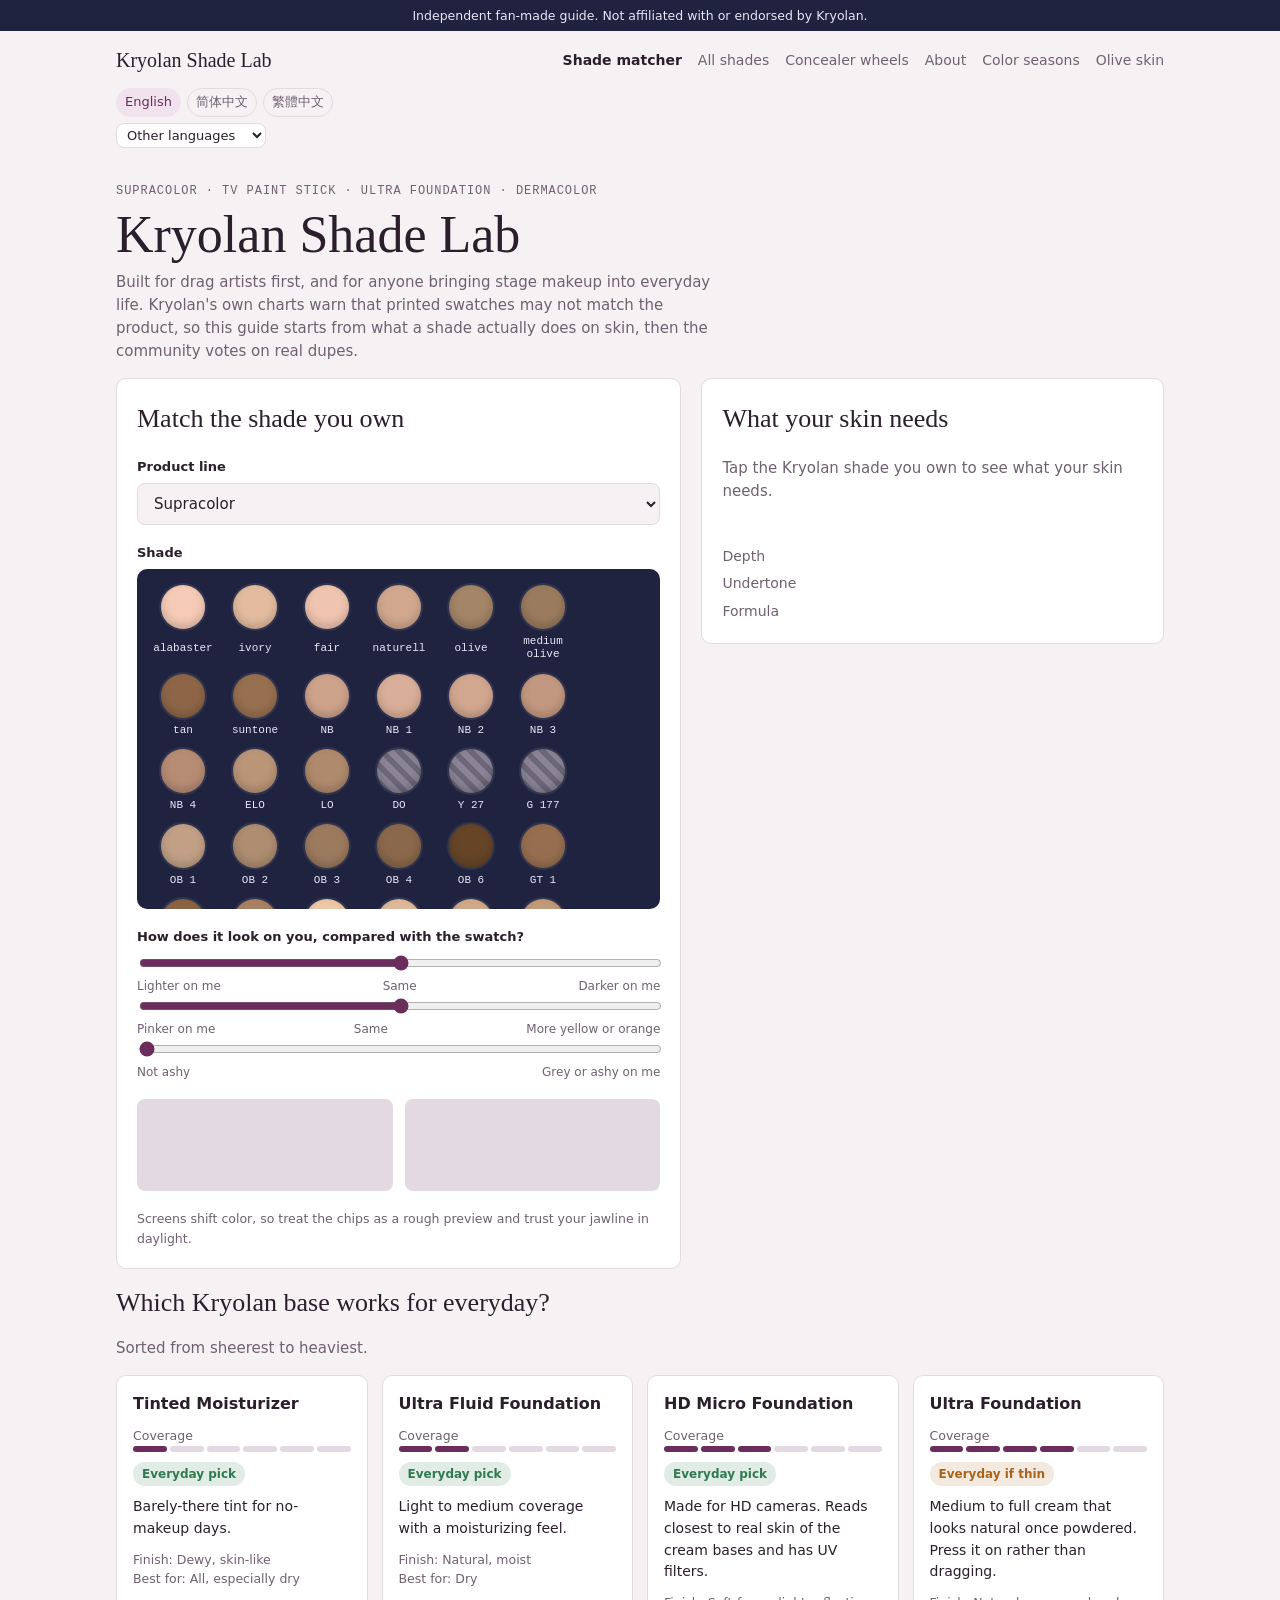
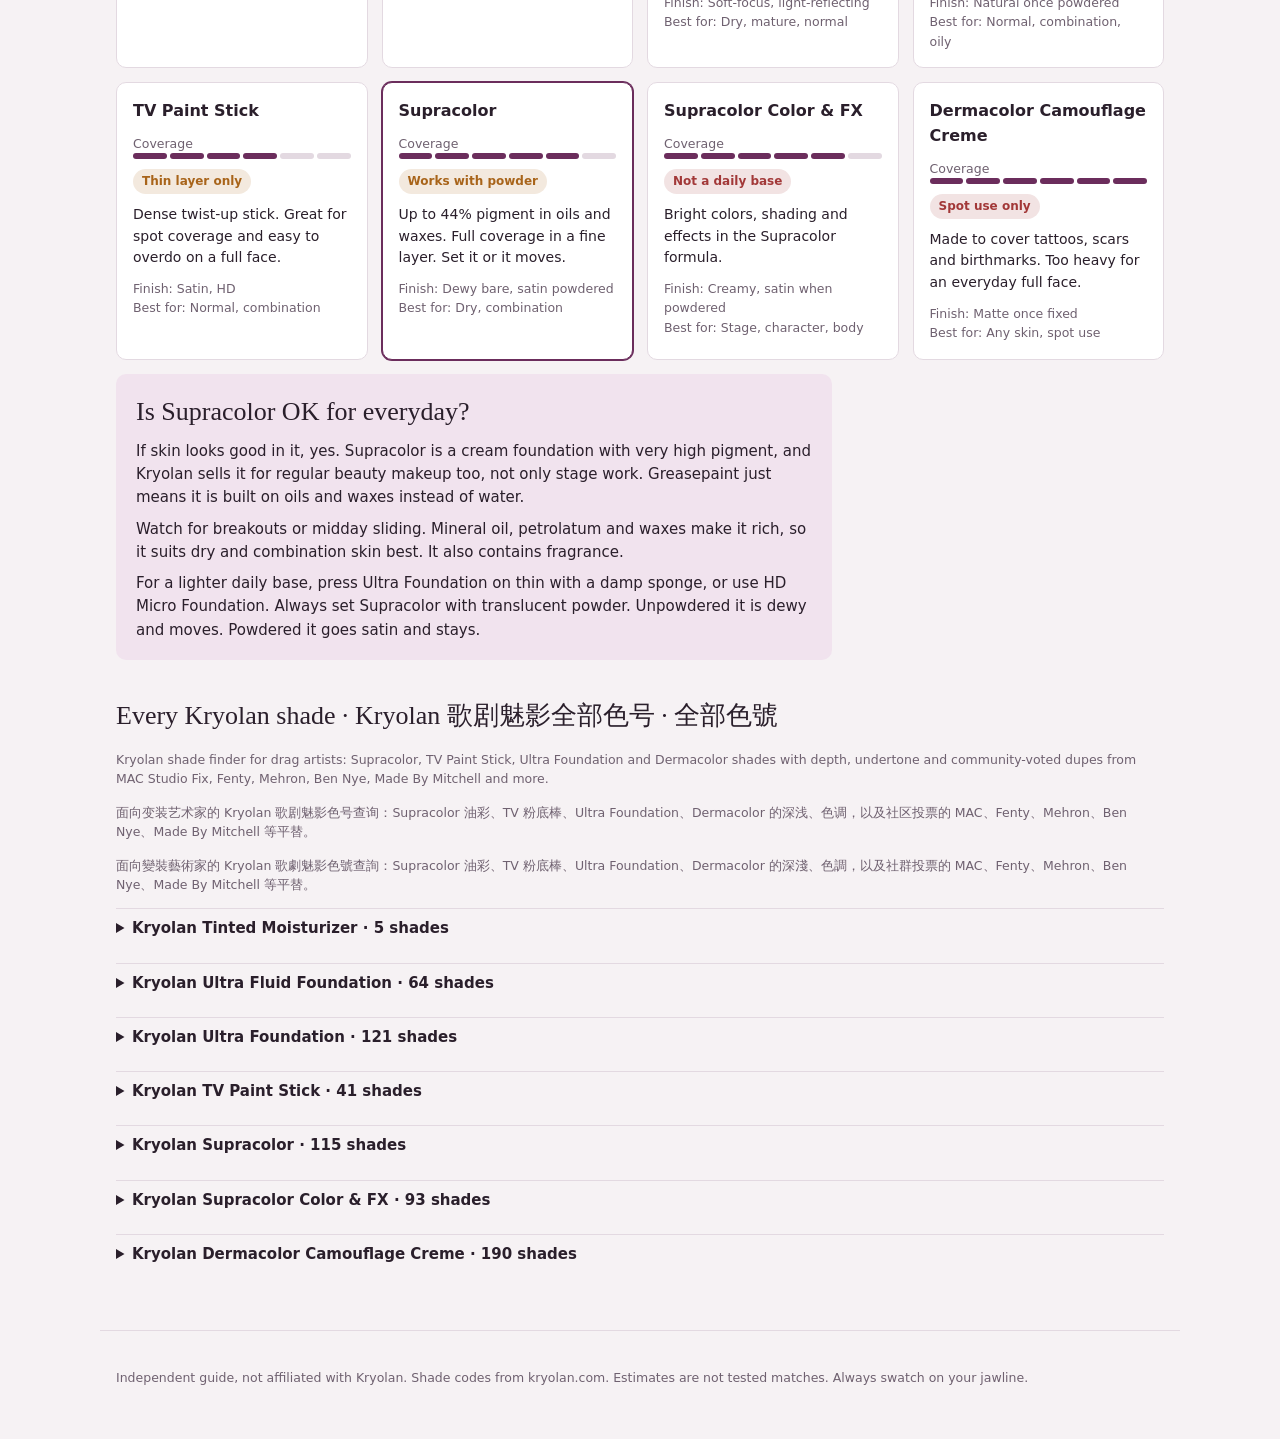
==== commit 11511c29: "Add files via upload" ====
--- a/index.html
+++ b/index.html
@@ -130,7 +130,7 @@
 <main class="wrap"><div id="view" class="sec"><h1>Kryolan Shade Lab</h1><p class="lede">Built for drag artists first, and for anyone bringing stage makeup into everyday life. Kryolan&#x27;s own charts warn that printed swatches may not match the product, so this guide starts from what a shade actually does on skin, then the community votes on real dupes.</p></div><section class="sec" id="directory"><h2>Every Kryolan shade · Kryolan 歌剧魅影全部色号 · 全部色號</h2>
 <p class="note">Kryolan shade finder for drag artists: Supracolor, TV Paint Stick, Ultra Foundation and Dermacolor shades with depth, undertone and community-voted dupes from MAC Studio Fix, Fenty, Mehron, Ben Nye, Made By Mitchell and more.</p><p class="note">面向变装艺术家的 Kryolan 歌剧魅影色号查询：Supracolor 油彩、TV 粉底棒、Ultra Foundation、Dermacolor 的深浅、色调，以及社区投票的 MAC、Fenty、Mehron、Ben Nye、Made By Mitchell 等平替。</p><p class="note">面向變裝藝術家的 Kryolan 歌劇魅影色號查詢：Supracolor 油彩、TV 粉底棒、Ultra Foundation、Dermacolor 的深淺、色調，以及社群投票的 MAC、Fenty、Mehron、Ben Nye、Made By Mitchell 等平替。</p><details><summary>Kryolan Tinted Moisturizer · 5 shades</summary><p class="dirlinks"><a href="#/shade/tm/tm-1">TM 1</a> <a href="#/shade/tm/tm-2">TM 2</a> <a href="#/shade/tm/tm-3">TM 3</a> <a href="#/shade/tm/tm-4">TM 4</a> <a href="#/shade/tm/tm-5">TM 5</a></p></details><details><summary>Kryolan Ultra Fluid Foundation · 64 shades</summary><p class="dirlinks"><a href="#/shade/uff/020">020</a> <a href="#/shade/uff/elo">ELO</a> <a href="#/shade/uff/lo">LO</a> <a href="#/shade/uff/nb-4">NB 4</a> <a href="#/shade/uff/do">DO</a> <a href="#/shade/uff/mo">MO</a> <a href="#/shade/uff/fair-olive">fair olive</a> <a href="#/shade/uff/yh">YH</a> <a href="#/shade/uff/df">DF</a> <a href="#/shade/uff/ob-2">OB 2</a> <a href="#/shade/uff/6-w">6 W</a> <a href="#/shade/uff/ob-3">OB 3</a> <a href="#/shade/uff/ob-4">OB 4</a> <a href="#/shade/uff/ivory">ivory</a> <a href="#/shade/uff/nb">NB</a> <a href="#/shade/uff/olive">olive</a> <a href="#/shade/uff/shibu">shibu</a> <a href="#/shade/uff/nb-2">NB 2</a> <a href="#/shade/uff/nb-3">NB 3</a> <a href="#/shade/uff/bn">BN</a> <a href="#/shade/uff/7-w">7 W</a> <a href="#/shade/uff/fs-36">FS 36</a> <a href="#/shade/uff/rds-2">RDS 2</a> <a href="#/shade/uff/9-w">9 W</a> <a href="#/shade/uff/8-w">8 W</a> <a href="#/shade/uff/10-w">10 W</a> <a href="#/shade/uff/malibu-tan">malibu tan</a> <a href="#/shade/uff/11-w">11 W</a> <a href="#/shade/uff/gt-1">GT 1</a> <a href="#/shade/uff/12-w">12 W</a> <a href="#/shade/uff/alabaster">alabaster</a> <a href="#/shade/uff/2-w">2 W</a> <a href="#/shade/uff/ob-1">OB 1</a> <a href="#/shade/uff/3-w">3 W</a> <a href="#/shade/uff/nb-1">NB 1</a> <a href="#/shade/uff/g-177">G 177</a> <a href="#/shade/uff/4-w">4 W</a> <a href="#/shade/uff/5-w">5 W</a> <a href="#/shade/uff/splo">SPLO</a> <a href="#/shade/uff/medium-olive">medium olive</a> <a href="#/shade/uff/deep-olive">deep olive</a> <a href="#/shade/uff/yellow-veil">yellow veil</a> <a href="#/shade/uff/suntan">suntan</a> <a href="#/shade/uff/ods-2">ODS 2</a> <a href="#/shade/uff/f-101">F 101</a> <a href="#/shade/uff/ods-1">ODS 1</a> <a href="#/shade/uff/fs-38">FS 38</a> <a href="#/shade/uff/fair">fair</a> <a href="#/shade/uff/lila">lila</a> <a href="#/shade/uff/010">010</a> <a href="#/shade/uff/002">002</a> <a href="#/shade/uff/rds-1">RDS 1</a> <a href="#/shade/uff/rb-3">RB 3</a> <a href="#/shade/uff/rds-3">RDS 3</a> <a href="#/shade/uff/tan-5">tan 5</a> <a href="#/shade/uff/gt-2">GT 2</a> <a href="#/shade/uff/ods-4">ODS 4</a> <a href="#/shade/uff/rds-7">RDS 7</a> <a href="#/shade/uff/1-w">1 W</a> <a href="#/shade/uff/rds-4">RDS 4</a> <a href="#/shade/uff/ods-3">ODS 3</a> <a href="#/shade/uff/665-p">665 P</a> <a href="#/shade/uff/white">white</a> <a href="#/shade/uff/tv-white">TV white</a></p></details><details><summary>Kryolan Ultra Foundation · 121 shades</summary><p class="dirlinks"><a href="#/shade/uf/rds-7">RDS 7</a> <a href="#/shade/uf/dp">DP</a> <a href="#/shade/uf/lavender-veil">lavender veil</a> <a href="#/shade/uf/green-neutralizer">green neutralizer</a> <a href="#/shade/uf/grey-green">grey green</a> <a href="#/shade/uf/pea-green">pea green</a> <a href="#/shade/uf/yh">YH</a> <a href="#/shade/uf/fair-olive">fair olive</a> <a href="#/shade/uf/ruf-1">RUF 1</a> <a href="#/shade/uf/ivory">ivory</a> <a href="#/shade/uf/nb">NB</a> <a href="#/shade/uf/fs-38">FS 38</a> <a href="#/shade/uf/sp-med-olive-2">SP. Med. Olive 2</a> <a href="#/shade/uf/yellow-veil">yellow veil</a> <a href="#/shade/uf/amber">amber</a> <a href="#/shade/uf/sp-med-olive-1">SP. Med. Olive 1</a> <a href="#/shade/uf/bs-4">BS 4</a> <a href="#/shade/uf/tv-white">TV white</a> <a href="#/shade/uf/dg">DG</a> <a href="#/shade/uf/tan-5">tan 5</a> <a href="#/shade/uf/pink-highlight">pink highlight</a> <a href="#/shade/uf/fair">fair</a> <a href="#/shade/uf/rn">RN</a> <a href="#/shade/uf/1-w">1 W</a> <a href="#/shade/uf/2-w">2 W</a> <a href="#/shade/uf/df">DF</a> <a href="#/shade/uf/orange-highlight">orange highlight</a> <a href="#/shade/uf/splo-1">SPLO 1</a> <a href="#/shade/uf/olive">olive</a> <a href="#/shade/uf/3-w">3 W</a> <a href="#/shade/uf/g-177">G 177</a> <a href="#/shade/uf/plantain">plantain</a> <a href="#/shade/uf/a-1">A 1</a> <a href="#/shade/uf/nb-1">NB 1</a> <a href="#/shade/uf/splo">SPLO</a> <a href="#/shade/uf/ruf-2">RUF 2</a> <a href="#/shade/uf/fs-42">FS 42</a> <a href="#/shade/uf/alabaster">alabaster</a> <a href="#/shade/uf/4-w">4 W</a> <a href="#/shade/uf/nb-2">NB 2</a> <a href="#/shade/uf/ob-1">OB 1</a> <a href="#/shade/uf/fs-45">FS 45</a> <a href="#/shade/uf/bn">BN</a> <a href="#/shade/uf/splo-3">SPLO 3</a> <a href="#/shade/uf/toast">toast</a> <a href="#/shade/uf/medium-olive">medium olive</a> <a href="#/shade/uf/elo">ELO</a> <a href="#/shade/uf/ob-2">OB 2</a> <a href="#/shade/uf/nb-3">NB 3</a> <a href="#/shade/uf/5-w">5 W</a> <a href="#/shade/uf/ruf-4">RUF 4</a> <a href="#/shade/uf/lo">LO</a> <a href="#/shade/uf/a-7">A 7</a> <a href="#/shade/uf/ob-3">OB 3</a> <a href="#/shade/uf/a-2">A 2</a> <a href="#/shade/uf/deep-olive">deep olive</a> <a href="#/shade/uf/fs-36">FS 36</a> <a href="#/shade/uf/fs-40">FS 40</a> <a href="#/shade/uf/mo">MO</a> <a href="#/shade/uf/splo-2">SPLO 2</a> <a href="#/shade/uf/nb-4">NB 4</a> <a href="#/shade/uf/rn-3">RN 3</a> <a href="#/shade/uf/ob-4">OB 4</a> <a href="#/shade/uf/y-27">Y 27</a> <a href="#/shade/uf/do">DO</a> <a href="#/shade/uf/rn-2">RN 2</a> <a href="#/shade/uf/spice">spice</a> <a href="#/shade/uf/nutmeg">nutmeg</a> <a href="#/shade/uf/ruddy-beige">ruddy beige</a> <a href="#/shade/uf/gt-1">GT 1</a> <a href="#/shade/uf/sp-med-olive-3">SP. Med. Olive 3</a> <a href="#/shade/uf/d-32-1">D 32.1</a> <a href="#/shade/uf/b-1">B 1</a> <a href="#/shade/uf/green-veil">green veil</a> <a href="#/shade/uf/molasses">molasses</a> <a href="#/shade/uf/101">101</a> <a href="#/shade/uf/cream">cream</a> <a href="#/shade/uf/pt-1">PT 1</a> <a href="#/shade/uf/pt-2">PT 2</a> <a href="#/shade/uf/ruf-3">RUF 3</a> <a href="#/shade/uf/shibu">shibu</a> <a href="#/shade/uf/725-a">725 A</a> <a href="#/shade/uf/pink-highlight-2">pink highlight 2</a> <a href="#/shade/uf/6-w">6 W</a> <a href="#/shade/uf/rds-1">RDS 1</a> <a href="#/shade/uf/rb-3">RB 3</a> <a href="#/shade/uf/suntan">suntan</a> <a href="#/shade/uf/8-w">8 W</a> <a href="#/shade/uf/pt-3">PT 3</a> <a href="#/shade/uf/ods-2">ODS 2</a> <a href="#/shade/uf/7-w">7 W</a> <a href="#/shade/uf/dbt">DBT</a> <a href="#/shade/uf/rb-4">RB 4</a> <a href="#/shade/uf/ods-1">ODS 1</a> <a href="#/shade/uf/9-w">9 W</a> <a href="#/shade/uf/rds-2">RDS 2</a> <a href="#/shade/uf/10-w">10 W</a> <a href="#/shade/uf/rds-3">RDS 3</a> <a href="#/shade/uf/v-25">V 25</a> <a href="#/shade/uf/12-w">12 W</a> <a href="#/shade/uf/malibu-tan">malibu tan</a> <a href="#/shade/uf/d-33-1">D 33.1</a> <a href="#/shade/uf/rds-4">RDS 4</a> <a href="#/shade/uf/cinnamon">cinnamon</a> <a href="#/shade/uf/cocoa">cocoa</a> <a href="#/shade/uf/ods-3">ODS 3</a> <a href="#/shade/uf/bs-2">BS 2</a> <a href="#/shade/uf/mauby">mauby</a> <a href="#/shade/uf/11-w">11 W</a> <a href="#/shade/uf/gt-2">GT 2</a> <a href="#/shade/uf/ods-4">ODS 4</a> <a href="#/shade/uf/v-26">V 26</a> <a href="#/shade/uf/d-35-1">D 35.1</a> <a href="#/shade/uf/v-20">V 20</a> <a href="#/shade/uf/665-o">665 O</a> <a href="#/shade/uf/665-p">665 P</a> <a href="#/shade/uf/bs-1">BS 1</a> <a href="#/shade/uf/v-23">V 23</a> <a href="#/shade/uf/bs-3">BS 3</a> <a href="#/shade/uf/white">white</a> <a href="#/shade/uf/black">black</a></p></details><details><summary>Kryolan TV Paint Stick · 41 shades</summary><p class="dirlinks"><a href="#/shade/tvps/ff-7">FF 7</a> <a href="#/shade/tvps/071">071</a> <a href="#/shade/tvps/070-white">070 white</a> <a href="#/shade/tvps/nb-2">NB 2</a> <a href="#/shade/tvps/nb">NB</a> <a href="#/shade/tvps/elo">ELO</a> <a href="#/shade/tvps/lo">LO</a> <a href="#/shade/tvps/406">406</a> <a href="#/shade/tvps/alabaster">alabaster</a> <a href="#/shade/tvps/1-w">1 W</a> <a href="#/shade/tvps/fs-47">FS 47</a> <a href="#/shade/tvps/ivory">ivory</a> <a href="#/shade/tvps/nb-1">NB 1</a> <a href="#/shade/tvps/3-w">3 W</a> <a href="#/shade/tvps/4-w">4 W</a> <a href="#/shade/tvps/fs-45">FS 45</a> <a href="#/shade/tvps/ob-1">OB 1</a> <a href="#/shade/tvps/fs-38">FS 38</a> <a href="#/shade/tvps/fs-36">FS 36</a> <a href="#/shade/tvps/g-165">G 165</a> <a href="#/shade/tvps/nb-3">NB 3</a> <a href="#/shade/tvps/ob-2">OB 2</a> <a href="#/shade/tvps/ob-3">OB 3</a> <a href="#/shade/tvps/do">DO</a> <a href="#/shade/tvps/y-27">Y 27</a> <a href="#/shade/tvps/303">303</a> <a href="#/shade/tvps/tv-white">TV white</a> <a href="#/shade/tvps/5-w">5 W</a> <a href="#/shade/tvps/6-w">6 W</a> <a href="#/shade/tvps/8-w">8 W</a> <a href="#/shade/tvps/fs-34">FS 34</a> <a href="#/shade/tvps/9-w">9 W</a> <a href="#/shade/tvps/10-w">10 W</a> <a href="#/shade/tvps/11-w">11 W</a> <a href="#/shade/tvps/d-33-1">D 33.1</a> <a href="#/shade/tvps/d-35-1">D 35.1</a> <a href="#/shade/tvps/2-w">2 W</a> <a href="#/shade/tvps/7-w">7 W</a> <a href="#/shade/tvps/ob-4">OB 4</a> <a href="#/shade/tvps/d-32-1">D 32.1</a> <a href="#/shade/tvps/12-w">12 W</a></p></details><details><summary>Kryolan Supracolor · 115 shades</summary><p class="dirlinks"><a href="#/shade/sc/alabaster">alabaster</a> <a href="#/shade/sc/ivory">ivory</a> <a href="#/shade/sc/fair">fair</a> <a href="#/shade/sc/naturell">naturell</a> <a href="#/shade/sc/olive">olive</a> <a href="#/shade/sc/medium-olive">medium olive</a> <a href="#/shade/sc/tan">tan</a> <a href="#/shade/sc/suntone">suntone</a> <a href="#/shade/sc/nb">NB</a> <a href="#/shade/sc/nb-1">NB 1</a> <a href="#/shade/sc/nb-2">NB 2</a> <a href="#/shade/sc/nb-3">NB 3</a> <a href="#/shade/sc/nb-4">NB 4</a> <a href="#/shade/sc/elo">ELO</a> <a href="#/shade/sc/lo">LO</a> <a href="#/shade/sc/do">DO</a> <a href="#/shade/sc/y-27">Y 27</a> <a href="#/shade/sc/g-177">G 177</a> <a href="#/shade/sc/ob-1">OB 1</a> <a href="#/shade/sc/ob-2">OB 2</a> <a href="#/shade/sc/ob-3">OB 3</a> <a href="#/shade/sc/ob-4">OB 4</a> <a href="#/shade/sc/ob-6">OB 6</a> <a href="#/shade/sc/gt-1">GT 1</a> <a href="#/shade/sc/gt-2">GT 2</a> <a href="#/shade/sc/pt-1">PT 1</a> <a href="#/shade/sc/1-w">1 W</a> <a href="#/shade/sc/2-w">2 W</a> <a href="#/shade/sc/3-w">3 W</a> <a href="#/shade/sc/4-w">4 W</a> <a href="#/shade/sc/5-w">5 W</a> <a href="#/shade/sc/6-w">6 W</a> <a href="#/shade/sc/7-w">7 W</a> <a href="#/shade/sc/8-w">8 W</a> <a href="#/shade/sc/9-w">9 W</a> <a href="#/shade/sc/10-w">10 W</a> <a href="#/shade/sc/11-w">11 W</a> <a href="#/shade/sc/12-w">12 W</a> <a href="#/shade/sc/fs-7">FS 7</a> <a href="#/shade/sc/fs-9">FS 9</a> <a href="#/shade/sc/fs-21">FS 21</a> <a href="#/shade/sc/fs-22">FS 22</a> <a href="#/shade/sc/fs-23">FS 23</a> <a href="#/shade/sc/fs-24">FS 24</a> <a href="#/shade/sc/fs-25">FS 25</a> <a href="#/shade/sc/fs-26">FS 26</a> <a href="#/shade/sc/fs-27">FS 27</a> <a href="#/shade/sc/fs-28">FS 28</a> <a href="#/shade/sc/fs-29">FS 29</a> <a href="#/shade/sc/fs-31">FS 31</a> <a href="#/shade/sc/fs-32">FS 32</a> <a href="#/shade/sc/fs-33">FS 33</a> <a href="#/shade/sc/fs-34">FS 34</a> <a href="#/shade/sc/fs-35">FS 35</a> <a href="#/shade/sc/fs-36">FS 36</a> <a href="#/shade/sc/fs-38">FS 38</a> <a href="#/shade/sc/fs-40">FS 40</a> <a href="#/shade/sc/fs-41">FS 41</a> <a href="#/shade/sc/fs-42">FS 42</a> <a href="#/shade/sc/fs-45">FS 45</a> <a href="#/shade/sc/fs-46">FS 46</a> <a href="#/shade/sc/fs-47">FS 47</a> <a href="#/shade/sc/fs-50">FS 50</a> <a href="#/shade/sc/fs-51">FS 51</a> <a href="#/shade/sc/fs-54">FS 54</a> <a href="#/shade/sc/fs-55">FS 55</a> <a href="#/shade/sc/fs-61">FS 61</a> <a href="#/shade/sc/fs-64">FS 64</a> <a href="#/shade/sc/fs-67">FS 67</a> <a href="#/shade/sc/fs-69">FS 69</a> <a href="#/shade/sc/n-1">N 1</a> <a href="#/shade/sc/n-2">N 2</a> <a href="#/shade/sc/n-3">N 3</a> <a href="#/shade/sc/n-5">N 5</a> <a href="#/shade/sc/n-6">N 6</a> <a href="#/shade/sc/n-9">N 9</a> <a href="#/shade/sc/n-10">N 10</a> <a href="#/shade/sc/n-12">N 12</a> <a href="#/shade/sc/v-4">V 4</a> <a href="#/shade/sc/v-5">V 5</a> <a href="#/shade/sc/v-10">V 10</a> <a href="#/shade/sc/v-12">V 12</a> <a href="#/shade/sc/v-13">V 13</a> <a href="#/shade/sc/v-14">V 14</a> <a href="#/shade/sc/v-15">V 15</a> <a href="#/shade/sc/v-16">V 16</a> <a href="#/shade/sc/v-17">V 17</a> <a href="#/shade/sc/v-18">V 18</a> <a href="#/shade/sc/v-19">V 19</a> <a href="#/shade/sc/v-20">V 20</a> <a href="#/shade/sc/v-22">V 22</a> <a href="#/shade/sc/v-23">V 23</a> <a href="#/shade/sc/ef-21">EF 21</a> <a href="#/shade/sc/ef-22">EF 22</a> <a href="#/shade/sc/ef-23">EF 23</a> <a href="#/shade/sc/ef-24">EF 24</a> <a href="#/shade/sc/ef-25">EF 25</a> <a href="#/shade/sc/ef-26">EF 26</a> <a href="#/shade/sc/ef-27">EF 27</a> <a href="#/shade/sc/ef-28">EF 28</a> <a href="#/shade/sc/ef-29">EF 29</a> <a href="#/shade/sc/ef-30">EF 30</a> <a href="#/shade/sc/ef-31">EF 31</a> <a href="#/shade/sc/ef-80">EF 80</a> <a href="#/shade/sc/ef-85">EF 85</a> <a href="#/shade/sc/ef-86">EF 86</a> <a href="#/shade/sc/d-32-1">D 32.1</a> <a href="#/shade/sc/d-32-2">D 32.2</a> <a href="#/shade/sc/d-32-3">D 32.3</a> <a href="#/shade/sc/d-32-4">D 32.4</a> <a href="#/shade/sc/d-33-1">D 33.1</a> <a href="#/shade/sc/d-33-2">D 33.2</a> <a href="#/shade/sc/d-35-1">D 35.1</a> <a href="#/shade/sc/death-flesh">death flesh</a> <a href="#/shade/sc/tv-white">TV white</a></p></details><details><summary>Kryolan Supracolor Color &amp; FX · 93 shades</summary><p class="dirlinks"><a href="#/shade/scfx/070">070</a> <a href="#/shade/scfx/071">071</a> <a href="#/shade/scfx/079">079</a> <a href="#/shade/scfx/080">080</a> <a href="#/shade/scfx/081">081</a> <a href="#/shade/scfx/082">082</a> <a href="#/shade/scfx/083">083</a> <a href="#/shade/scfx/086">086</a> <a href="#/shade/scfx/092">092</a> <a href="#/shade/scfx/094">094</a> <a href="#/shade/scfx/095">095</a> <a href="#/shade/scfx/098">098</a> <a href="#/shade/scfx/509">509</a> <a href="#/shade/scfx/510">510</a> <a href="#/shade/scfx/511">511</a> <a href="#/shade/scfx/512">512</a> <a href="#/shade/scfx/521">521</a> <a href="#/shade/scfx/522">522</a> <a href="#/shade/scfx/523">523</a> <a href="#/shade/scfx/032">032</a> <a href="#/shade/scfx/031">031</a> <a href="#/shade/scfx/075">075</a> <a href="#/shade/scfx/046">046</a> <a href="#/shade/scfx/047">047</a> <a href="#/shade/scfx/734">734</a> <a href="#/shade/scfx/416">416</a> <a href="#/shade/scfx/073">073</a> <a href="#/shade/scfx/074">074</a> <a href="#/shade/scfx/078">078</a> <a href="#/shade/scfx/089">089</a> <a href="#/shade/scfx/091">091</a> <a href="#/shade/scfx/101">101</a> <a href="#/shade/scfx/102">102</a> <a href="#/shade/scfx/459">459</a> <a href="#/shade/scfx/462">462</a> <a href="#/shade/scfx/449">449</a> <a href="#/shade/scfx/508">508</a> <a href="#/shade/scfx/503">503</a> <a href="#/shade/scfx/502">502</a> <a href="#/shade/scfx/545">545</a> <a href="#/shade/scfx/483">483</a> <a href="#/shade/scfx/303">303</a> <a href="#/shade/scfx/587">587</a> <a href="#/shade/scfx/626">626</a> <a href="#/shade/scfx/576">576</a> <a href="#/shade/scfx/579">579</a> <a href="#/shade/scfx/470">470</a> <a href="#/shade/scfx/482">482</a> <a href="#/shade/scfx/517">517</a> <a href="#/shade/scfx/088">088</a> <a href="#/shade/scfx/r-9">R 9</a> <a href="#/shade/scfx/r-19">R 19</a> <a href="#/shade/scfx/r-20">R 20</a> <a href="#/shade/scfx/r-21">R 21</a> <a href="#/shade/scfx/r-27">R 27</a> <a href="#/shade/scfx/r-30">R 30</a> <a href="#/shade/scfx/g-1">G 1</a> <a href="#/shade/scfx/g-7">G 7</a> <a href="#/shade/scfx/g-9">G 9</a> <a href="#/shade/scfx/g-16">G 16</a> <a href="#/shade/scfx/g-82">G 82</a> <a href="#/shade/scfx/g-108">G 108</a> <a href="#/shade/scfx/g-111">G 111</a> <a href="#/shade/scfx/b-21">B 21</a> <a href="#/shade/scfx/f-1">F 1</a> <a href="#/shade/scfx/f-2">F 2</a> <a href="#/shade/scfx/f-3">F 3</a> <a href="#/shade/scfx/f-5">F 5</a> <a href="#/shade/scfx/f-6">F 6</a> <a href="#/shade/scfx/f-7">F 7</a> <a href="#/shade/scfx/f-8">F 8</a> <a href="#/shade/scfx/f-11">F 11</a> <a href="#/shade/scfx/f-12">F 12</a> <a href="#/shade/scfx/f-14">F 14</a> <a href="#/shade/scfx/f-16">F 16</a> <a href="#/shade/scfx/f-17">F 17</a> <a href="#/shade/scfx/f-18">F 18</a> <a href="#/shade/scfx/f-25">F 25</a> <a href="#/shade/scfx/f-50">F 50</a> <a href="#/shade/scfx/f-52">F 52</a> <a href="#/shade/scfx/a-304">A 304</a> <a href="#/shade/scfx/tk-2">TK 2</a> <a href="#/shade/scfx/k-1">K 1</a> <a href="#/shade/scfx/mandarin-blue">mandarin blue</a> <a href="#/shade/scfx/shading-brown">shading brown</a> <a href="#/shade/scfx/shading-red">shading red</a> <a href="#/shade/scfx/purple-green">purple green</a> <a href="#/shade/scfx/youth-red">youth red</a> <a href="#/shade/scfx/silver-blue">silver blue</a> <a href="#/shade/scfx/death-grey">death grey</a> <a href="#/shade/scfx/neutralizer">neutralizer</a> <a href="#/shade/scfx/green">green</a> <a href="#/shade/scfx/blue">blue</a></p></details><details><summary>Kryolan Dermacolor Camouflage Creme · 190 shades</summary><p class="dirlinks"><a href="#/shade/dc/d-0">D 0</a> <a href="#/shade/dc/d-00">D 00</a> <a href="#/shade/dc/d-1">D 1</a> <a href="#/shade/dc/d-1-half">D 1 ½</a> <a href="#/shade/dc/d-2">D 2</a> <a href="#/shade/dc/d-2-half">D 2 ½</a> <a href="#/shade/dc/d-3">D 3</a> <a href="#/shade/dc/d-3-half">D 3 ½</a> <a href="#/shade/dc/d-4">D 4</a> <a href="#/shade/dc/d-4-half">D 4 ½</a> <a href="#/shade/dc/d-5">D 5</a> <a href="#/shade/dc/d-5-half">D 5 ½</a> <a href="#/shade/dc/d-6">D 6</a> <a href="#/shade/dc/d-7">D 7</a> <a href="#/shade/dc/d-8">D 8</a> <a href="#/shade/dc/d-9">D 9</a> <a href="#/shade/dc/d-10">D 10</a> <a href="#/shade/dc/d-11">D 11</a> <a href="#/shade/dc/d-12">D 12</a> <a href="#/shade/dc/d-13">D 13</a> <a href="#/shade/dc/d-14">D 14</a> <a href="#/shade/dc/d-15">D 15</a> <a href="#/shade/dc/d-16">D 16</a> <a href="#/shade/dc/d-17">D 17</a> <a href="#/shade/dc/d-17-a">D 17 A</a> <a href="#/shade/dc/d-18">D 18</a> <a href="#/shade/dc/d-19">D 19</a> <a href="#/shade/dc/d-20">D 20</a> <a href="#/shade/dc/d-21">D 21</a> <a href="#/shade/dc/d-22">D 22</a> <a href="#/shade/dc/d-25">D 25</a> <a href="#/shade/dc/d-28-a">D 28 A</a> <a href="#/shade/dc/d-30">D 30</a> <a href="#/shade/dc/d-31">D 31</a> <a href="#/shade/dc/d-32">D 32</a> <a href="#/shade/dc/d-34">D 34</a> <a href="#/shade/dc/d-40">D 40</a> <a href="#/shade/dc/d-50">D 50</a> <a href="#/shade/dc/d-51">D 51</a> <a href="#/shade/dc/d-53">D 53</a> <a href="#/shade/dc/d-54">D 54</a> <a href="#/shade/dc/d-55">D 55</a> <a href="#/shade/dc/d-56">D 56</a> <a href="#/shade/dc/d-57">D 57</a> <a href="#/shade/dc/d-58">D 58</a> <a href="#/shade/dc/d-59">D 59</a> <a href="#/shade/dc/d-61">D 61</a> <a href="#/shade/dc/d-62">D 62</a> <a href="#/shade/dc/d-63">D 63</a> <a href="#/shade/dc/d-64">D 64</a> <a href="#/shade/dc/d-65">D 65</a> <a href="#/shade/dc/d-66">D 66</a> <a href="#/shade/dc/d-67">D 67</a> <a href="#/shade/dc/d-69">D 69</a> <a href="#/shade/dc/d-70">D 70</a> <a href="#/shade/dc/d-71">D 71</a> <a href="#/shade/dc/d-77">D 77</a> <a href="#/shade/dc/d-80">D 80</a> <a href="#/shade/dc/d-81">D 81</a> <a href="#/shade/dc/d-100">D 100</a> <a href="#/shade/dc/d-101">D 101</a> <a href="#/shade/dc/d-102">D 102</a> <a href="#/shade/dc/d-110">D 110</a> <a href="#/shade/dc/d-128">D 128</a> <a href="#/shade/dc/d-129">D 129</a> <a href="#/shade/dc/d-132">D 132</a> <a href="#/shade/dc/d-134">D 134</a> <a href="#/shade/dc/d-191">D 191</a> <a href="#/shade/dc/d-192">D 192</a> <a href="#/shade/dc/d-193">D 193</a> <a href="#/shade/dc/d-194">D 194</a> <a href="#/shade/dc/d-195">D 195</a> <a href="#/shade/dc/d-13-5">D 13/5</a> <a href="#/shade/dc/d-13-5-l">D 13/5 L</a> <a href="#/shade/dc/d-13-14">D 13/14</a> <a href="#/shade/dc/d-13-14-l">D 13/14 L</a> <a href="#/shade/dc/d-13-16">D 13/16</a> <a href="#/shade/dc/d-13-20">D 13/20</a> <a href="#/shade/dc/d-14-5">D 14/5</a> <a href="#/shade/dc/d-14-20">D 14/20</a> <a href="#/shade/dc/d-16-5">D 16/5</a> <a href="#/shade/dc/d-16-20">D 16/20</a> <a href="#/shade/dc/d-19-55">D 19/55</a> <a href="#/shade/dc/d-20-5">D 20/5</a> <a href="#/shade/dc/d-21-64">D 21/64</a> <a href="#/shade/dc/d-21-65">D 21/65</a> <a href="#/shade/dc/d-4-5">D 4/5</a> <a href="#/shade/dc/d-53-64">D 53/64</a> <a href="#/shade/dc/d-55-66">D 55/66</a> <a href="#/shade/dc/d-58-59">D 58/59</a> <a href="#/shade/dc/d-62-19">D 62/19</a> <a href="#/shade/dc/d-71-62">D 71/62</a> <a href="#/shade/dc/d-1-w">D 1 W</a> <a href="#/shade/dc/d-2-w">D 2 W</a> <a href="#/shade/dc/d-3-w">D 3 W</a> <a href="#/shade/dc/d-4-w">D 4 W</a> <a href="#/shade/dc/d-5-w">D 5 W</a> <a href="#/shade/dc/d-6-w">D 6 W</a> <a href="#/shade/dc/d-7-w">D 7 W</a> <a href="#/shade/dc/d-8-w">D 8 W</a> <a href="#/shade/dc/d-9-w">D 9 W</a> <a href="#/shade/dc/d-10-w">D 10 W</a> <a href="#/shade/dc/d-11-w">D 11 W</a> <a href="#/shade/dc/d-nb">D NB</a> <a href="#/shade/dc/d-nb-2">D NB 2</a> <a href="#/shade/dc/d-nb-3">D NB 3</a> <a href="#/shade/dc/d-nb-4">D NB 4</a> <a href="#/shade/dc/d-ob-1">D OB 1</a> <a href="#/shade/dc/d-ob-2">D OB 2</a> <a href="#/shade/dc/d-ob-3">D OB 3</a> <a href="#/shade/dc/d-elo">D ELO</a> <a href="#/shade/dc/d-lo">D LO</a> <a href="#/shade/dc/d-do">D DO</a> <a href="#/shade/dc/d-fd">D FD</a> <a href="#/shade/dc/d-fd-1">D FD 1</a> <a href="#/shade/dc/d-fs-38">D FS 38</a> <a href="#/shade/dc/d-g-177">D G 177</a> <a href="#/shade/dc/d-g-178">D G 178</a> <a href="#/shade/dc/d-y-27">D Y 27</a> <a href="#/shade/dc/d-1-c">D 1 C</a> <a href="#/shade/dc/d-ef-80">D EF 80</a> <a href="#/shade/dc/d-ef-85">D EF 85</a> <a href="#/shade/dc/d-v-23">D V 23</a> <a href="#/shade/dc/d-j-1">D J 1</a> <a href="#/shade/dc/d-j-2">D J 2</a> <a href="#/shade/dc/d-j-4">D J 4</a> <a href="#/shade/dc/d-j-5">D J 5</a> <a href="#/shade/dc/d-j-6">D J 6</a> <a href="#/shade/dc/d-j-7">D J 7</a> <a href="#/shade/dc/d-j-8">D J 8</a> <a href="#/shade/dc/d-j-9">D J 9</a> <a href="#/shade/dc/d-dm-0">D DM 0</a> <a href="#/shade/dc/d-dm-half">D DM ½</a> <a href="#/shade/dc/d-dm-1">D DM 1</a> <a href="#/shade/dc/d-dm-1-quarter">D DM 1 ¼</a> <a href="#/shade/dc/d-dm-1-half">D DM 1 ½</a> <a href="#/shade/dc/d-dm-1-2third">D DM 1 ⅔</a> <a href="#/shade/dc/d-dm-1-3quarter">D DM 1 ¾</a> <a href="#/shade/dc/d-dm-2">D DM 2</a> <a href="#/shade/dc/d-dm-2-eighth">D DM 2 ⅛</a> <a href="#/shade/dc/d-dm-2-quarter">D DM 2 ¼</a> <a href="#/shade/dc/d-dm-2-half">D DM 2 ½</a> <a href="#/shade/dc/d-dm-2-2third">D DM 2 ⅔</a> <a href="#/shade/dc/d-dm-2-3quarter">D DM 2 ¾</a> <a href="#/shade/dc/d-dm-3">D DM 3</a> <a href="#/shade/dc/d-dm-4">D DM 4</a> <a href="#/shade/dc/d-dm-4-half">D DM 4 ½</a> <a href="#/shade/dc/d-dm-5">D DM 5</a> <a href="#/shade/dc/d-dm-5-quarter">D DM 5 ¼</a> <a href="#/shade/dc/d-dm-5-half">D DM 5 ½</a> <a href="#/shade/dc/d-dm-5-3quarter">D DM 5 ¾</a> <a href="#/shade/dc/d-dm-6">D DM 6</a> <a href="#/shade/dc/d-dm-7">D DM 7</a> <a href="#/shade/dc/d-ff-7">D FF 7</a> <a href="#/shade/dc/d-f-1">D F 1</a> <a href="#/shade/dc/d-f-2">D F 2</a> <a href="#/shade/dc/d-f-3">D F 3</a> <a href="#/shade/dc/d-f-17">D F 17</a> <a href="#/shade/dc/d-f-52">D F 52</a> <a href="#/shade/dc/d-r-21">D R 21</a> <a href="#/shade/dc/d-070-white">D 070 white</a> <a href="#/shade/dc/d-071">D 071</a> <a href="#/shade/dc/d-079">D 079</a> <a href="#/shade/dc/d-080">D 080</a> <a href="#/shade/dc/d-089">D 089</a> <a href="#/shade/dc/d-095">D 095</a> <a href="#/shade/dc/d-041">D 041</a> <a href="#/shade/dc/d-043">D 043</a> <a href="#/shade/dc/d-305">D 305</a> <a href="#/shade/dc/d-375">D 375</a> <a href="#/shade/dc/d-406">D 406</a> <a href="#/shade/dc/d-508">D 508</a> <a href="#/shade/dc/d-509">D 509</a> <a href="#/shade/dc/d-510">D 510</a> <a href="#/shade/dc/d-511">D 511</a> <a href="#/shade/dc/d-512">D 512</a> <a href="#/shade/dc/d-517">D 517</a> <a href="#/shade/dc/d-545">D 545</a> <a href="#/shade/dc/d-546">D 546</a> <a href="#/shade/dc/d-701">D 701</a> <a href="#/shade/dc/d-707">D 707</a> <a href="#/shade/dc/d-732">D 732</a> <a href="#/shade/dc/d-733">D 733</a> <a href="#/shade/dc/d-734">D 734</a> <a href="#/shade/dc/d-1742">D 1742</a> <a href="#/shade/dc/orange-neutralizer">orange neutralizer</a> <a href="#/shade/dc/yellow-neutralizer">yellow neutralizer</a> <a href="#/shade/dc/green-veil">green veil</a> <a href="#/shade/dc/lavender-veil">lavender veil</a> <a href="#/shade/dc/red-b">red B</a></p></details></section></main>
 <footer class="foot"><p id="foot">Independent guide, not affiliated with Kryolan. Shade codes from kryolan.com. Estimates are not tested matches. Always swatch on your jawline.</p></footer>
-<script type="application/json" id="ksl-data">{"i18n": {"en": {"html_lang": "en", "label": "English", "site_name": "Kryolan Shade Lab", "tagline": "An independent shade guide for Kryolan makeup", "banner": "Independent fan-made guide. Not affiliated with or endorsed by Kryolan.", "nav_home": "Shade matcher", "nav_lines": "All shades", "nav_wheels": "Concealer wheels", "nav_about": "About", "lang_label": "Language", "translate_other": "Other languages", "translate_go": "Translate", "home_title": "Kryolan Shade Lab: Kryolan shade finder and dupes for drag artists", "home_desc": "Kryolan shade finder for drag artists: Supracolor, TV Paint Stick, Ultra Foundation and Dermacolor shades with depth, undertone and community-voted dupes from MAC Studio Fix, Fenty, Mehron, Ben Nye, Made By Mitchell and more.", "home_lede": "Built for drag artists first, and for anyone bringing stage makeup into everyday life. Kryolan's own charts warn that printed swatches may not match the product, so this guide starts from what a shade actually does on skin, then the community votes on real dupes.", "matcher_h": "Match the shade you own", "pick_line": "Product line", "pick_shade": "Shade", "how_looks": "How does it look on you, compared with the swatch?", "lighter_on_me": "Lighter on me", "same": "Same", "darker_on_me": "Darker on me", "pinker_on_me": "Pinker on me", "yellower_on_me": "More yellow or orange", "not_ashy": "Not ashy", "ashy_on_me": "Grey or ashy on me", "chart_estimate": "chart estimate", "on_your_skin": "on you", "screen_note": "Screens shift color, so treat the chips as a rough preview and trust your jawline in daylight.", "needs_h": "What your skin needs", "depth": "Depth", "undertone": "Undertone", "formula": "Formula", "start_here": "Starting ranges in other brands", "ranges_note": "Built from depth and undertone, so these are where to start swatching, not tested dupes. Community-voted dupes are on each shade page.", "next_pan": "Next Kryolan shade to try", "fix_h": "Fix it with what you have", "fix_lighter": "Mix in a little of a lighter shade, or apply thinner so more skin shows through.", "fix_darker": "Mix in a little of a deeper W shade, or bronze over it.", "fix_orange": "It is pulling orange. Cut it with a touch of NB or a cooler shade.", "fix_pink": "It is pulling pink. Add a dot of a W or yellow-based shade.", "fix_ashy": "Ashy usually means too light or too cool. Warm it up and go a step deeper.", "fix_none": "No correction needed. Set it with translucent powder.", "keep_shade": "Keep this shade. It already matches.", "wheel_pick": "Concealer wheel for you", "open_shade_page": "Open the shade page and vote", "depth_words": ["very fair", "fair", "light", "light-medium", "medium", "medium", "tan", "medium-deep", "deep", "very deep"], "u_cool": "cool / pink", "u_coolneutral": "cool-neutral", "u_neutral": "neutral", "u_warmneutral": "warm-neutral", "u_warm": "warm / golden", "u_olive": "olive", "w_cool": "cool", "w_neutral": "neutral", "w_warm": "warm", "w_olive": "neutral or olive", "conf_med": "Estimate", "conf_low": "Rough estimate", "conf_unknown": "Not mapped yet", "conf_note": "Kryolan does not publish color values. Depth and undertone here are starting estimates from the shade family until enough people vote.", "unknown_shade": "We do not have a reliable read on this shade yet. If you own it, vote on its depth and undertone below so everyone gets a real answer.", "kind_fx": "Color and effects shade", "kind_corrector": "Corrector or neutralizer", "fx_note": "This is a color, effects or body shade, so it has no skin depth. You can still add and vote on dupes from other brands.", "corrector_note": "Correctors cancel discoloration under foundation. Lavender brightens sallow skin, green calms redness, orange and red cancel blue-grey shadows on medium to deep skin, yellow evens out purple tones.", "shelf_h": "Which Kryolan base works for everyday?", "shelf_lede": "Sorted from sheerest to heaviest.", "coverage": "Coverage", "finish": "Finish", "best_for": "Best for", "ev_yes": "Everyday pick", "ev_thin": "Everyday if thin", "ev_maybe": "Thin layer only", "ev_powder": "Works with powder", "ev_spot": "Spot use only", "ev_no": "Not a daily base", "f_tm": "Barely-there tint for no-makeup days.", "f_tm_fin": "Dewy, skin-like", "f_tm_skin": "All, especially dry", "f_uff": "Light to medium coverage with a moisturizing feel.", "f_uff_fin": "Natural, moist", "f_uff_skin": "Dry", "f_hd": "Made for HD cameras. Reads closest to real skin of the cream bases and has UV filters.", "f_hd_fin": "Soft-focus, light-reflecting", "f_hd_skin": "Dry, mature, normal", "f_uf": "Medium to full cream that looks natural once powdered. Press it on rather than dragging.", "f_uf_fin": "Natural once powdered", "f_uf_skin": "Normal, combination, oily", "f_tvps": "Dense twist-up stick. Great for spot coverage and easy to overdo on a full face.", "f_tvps_fin": "Satin, HD", "f_tvps_skin": "Normal, combination", "f_sc": "Up to 44% pigment in oils and waxes. Full coverage in a fine layer. Set it or it moves.", "f_sc_fin": "Dewy bare, satin powdered", "f_sc_skin": "Dry, combination", "f_scfx": "Bright colors, shading and effects in the Supracolor formula.", "f_scfx_fin": "Creamy, satin when powdered", "f_scfx_skin": "Stage, character, body", "f_dc": "Made to cover tattoos, scars and birthmarks. Too heavy for an everyday full face.", "f_dc_fin": "Matte once fixed", "f_dc_skin": "Any skin, spot use", "wheels_h": "Concealer wheels and trios", "wheels_lede": "Which Kryolan wheel fits which skin. Picks for wheels with clear contents are ours. The rest are decided by votes.", "wheel_contains": "Contains", "wheel_best_for": "Best for", "wh_fair": "Fair to light skin", "wh_lightwarm": "Light-medium warm skin", "wh_lightneutral": "Light to light-medium neutral or olive skin", "wh_deep": "Deep skin", "wh_correct": "Color correcting on any skin", "wh_corr_red": "Medium skin with blue or grey shadows", "wh_mixed": "Mixed depths. Votes decide", "dupes_h": "Community dupes", "dupes_lede": "Votes decide which shade in another brand really matches. A dupe is confirmed once at least three people agree and more people agree than disagree.", "add_dupe": "Suggest a dupe", "brand": "Brand", "product": "Product", "shade_name": "Shade", "submit": "Add dupe", "vote_up": "Matches", "vote_down": "Does not match", "confirmed": "Confirmed", "no_dupes_yet": "No dupes yet. Be the first to suggest one.", "voting_off": "Voting turns on once the site owner connects the vote database.", "signin_fail": "Could not connect to voting. Check your connection and reload.", "thanks_vote": "Vote saved.", "thanks_dupe": "Dupe added. Thanks for helping.", "consensus_h": "What owners say", "votes_n": "votes", "no_consensus": "No votes yet.", "vote_depth": "Its depth on skin", "vote_undertone": "Its undertone", "cast_vote": "Save my vote", "same_code_h": "Same code in other Kryolan lines", "nearest_h": "Nearby Kryolan shades", "est_ranges_h": "Starting ranges in other brands", "community_only": "These brands have no depth code in their shade names, so only community votes can match them", "findation_note": "Found your match in MAC, Fenty or another big brand? Enter it on Findation.com to translate it into thousands of other foundations.", "supra_h": "Is Supracolor OK for everyday?", "supra_p1": "If skin looks good in it, yes. Supracolor is a cream foundation with very high pigment, and Kryolan sells it for regular beauty makeup too, not only stage work. Greasepaint just means it is built on oils and waxes instead of water.", "supra_p2": "Watch for breakouts or midday sliding. Mineral oil, petrolatum and waxes make it rich, so it suits dry and combination skin best. It also contains fragrance.", "supra_p3": "For a lighter daily base, press Ultra Foundation on thin with a damp sponge, or use HD Micro Foundation. Always set Supracolor with translucent powder. Unpowdered it is dewy and moves. Powdered it goes satin and stays.", "about_h": "About this site", "about_p1": "Kryolan Shade Lab is an independent, fan-made guide. It is not run by, affiliated with or endorsed by Kryolan Professional Make-up GmbH. Kryolan and its product names are trademarks of their owner and are used here only to identify the products.", "about_p2": "Thank you to Kryolan for decades of makeup that film, theater and beauty artists trust. This site exists because those products deserve to reach everyday makeup wearers too, and finding the right shade online should be easy.", "about_p3": "Shade codes come from Kryolan's own product pages. Kryolan does not publish color values, so depth and undertone start as estimates from each shade family. Owner votes replace the estimates, and dupes are confirmed by votes, not by us.", "about_p4": "Spotted a missing or wrong shade? Report it on the shade page.", "footer": "Independent guide, not affiliated with Kryolan. Shade codes from kryolan.com. Estimates are not tested matches. Always swatch on your jawline.", "shade_title": "Kryolan {line} {code}: shade match, undertone and dupes", "shade_desc": "Kryolan {line} shade {code}: {depth} depth, {under} undertone. Community-voted dupes and starting matches in MAC, Fenty, Estee Lauder and more.", "shade_desc_fx": "Kryolan {line} shade {code}. Community-voted dupes from other brands.", "line_title": "Kryolan {line}: every shade, undertone and dupe", "line_desc": "All {n} Kryolan {line} shades with depth, undertone estimates and community-voted dupes.", "lines_title": "Every Kryolan foundation shade", "lines_desc": "Every Kryolan foundation and cream makeup shade, grouped by product line.", "wheels_title": "Kryolan concealer wheel guide: which circle fits your skin", "wheels_desc": "Which Kryolan Concealer Circle or Ultra Foundation Trio fits fair, medium, olive and deep skin, plus color correcting.", "about_title": "About Kryolan Shade Lab", "about_desc": "An independent fan-made Kryolan shade guide.", "shades_n": "shades", "back_line": "All {line} shades", "report_h": "Wrong or missing shade?", "report_ph": "What is wrong? For example: this shade is discontinued, or the code is misspelled", "report_btn": "Send report", "report_ok": "Report sent. Thank you.", "error_generic": "Something went wrong. Try again.", "pick_prompt": "Tap the Kryolan shade you own to see what your skin needs.", "nav_seasons": "Color seasons"}, "zh-Hans": {"html_lang": "zh-Hans", "label": "简体中文", "site_name": "Kryolan 色号实验室", "tagline": "Kryolan 歌剧魅影独立色号指南", "banner": "独立粉丝制作的指南，与 Kryolan 官方无关，也未获其认可。", "nav_home": "色号匹配", "nav_lines": "全部色号", "nav_wheels": "遮瑕盘", "nav_about": "关于", "lang_label": "语言", "translate_other": "其他语言", "translate_go": "翻译", "home_title": "Kryolan 歌剧魅影色号实验室：变装艺术家的色号查询与平替", "home_desc": "面向变装艺术家的 Kryolan 歌剧魅影色号查询：Supracolor 油彩、TV 粉底棒、Ultra Foundation、Dermacolor 的深浅、色调，以及社区投票的 MAC、Fenty、Mehron、Ben Nye、Made By Mitchell 等平替。", "home_lede": "首先为变装艺术家打造，也适合把舞台妆带进日常的每一个人。Kryolan 官方色卡也提示，色卡颜色可能与实物不同，所以本指南从色号上脸的真实效果出发，再由社区投票确认真正的平替。", "matcher_h": "匹配你手上的色号", "pick_line": "产品系列", "pick_shade": "色号", "how_looks": "上脸后和色卡相比有什么不同？", "lighter_on_me": "上脸更浅", "same": "一样", "darker_on_me": "上脸更深", "pinker_on_me": "上脸更粉", "yellower_on_me": "更黄或更橘", "not_ashy": "不发灰", "ashy_on_me": "上脸发灰", "chart_estimate": "色卡估计", "on_your_skin": "上脸效果", "screen_note": "屏幕会偏色，色块仅供粗略参考，请在自然光下以下颌线试色为准。", "needs_h": "你的肤色需要", "depth": "深浅", "undertone": "色调", "formula": "质地", "start_here": "其他品牌的起始色号范围", "ranges_note": "根据深浅和色调推算，只是试色的起点，不是实测平替。社区投票的平替在每个色号页面。", "next_pan": "下一个可以试的 Kryolan 色号", "fix_h": "用现有产品调整", "fix_lighter": "混入少量更浅的色号，或者薄涂让皮肤透出来。", "fix_darker": "混入少量更深的 W 色号，或者叠一层修容。", "fix_orange": "偏橘了。加一点 NB 或更冷的色号中和。", "fix_pink": "偏粉了。加一点 W 或偏黄的色号。", "fix_ashy": "发灰通常是太浅或太冷。换更暖、深一阶的色号。", "fix_none": "不需要调整。用透明散粉定妆即可。", "keep_shade": "保留这个色号，已经很合适。", "wheel_pick": "适合你的遮瑕盘", "open_shade_page": "打开色号页面并投票", "depth_words": ["极白", "白皙", "浅色", "浅中色", "中等", "中等", "小麦色", "中深色", "深色", "极深"], "u_cool": "冷调／偏粉", "u_coolneutral": "冷中性", "u_neutral": "中性", "u_warmneutral": "暖中性", "u_warm": "暖调／偏金", "u_olive": "橄榄调", "w_cool": "冷调", "w_neutral": "中性", "w_warm": "暖调", "w_olive": "中性或橄榄调", "conf_med": "估计值", "conf_low": "粗略估计", "conf_unknown": "尚未归类", "conf_note": "Kryolan 不公布颜色数值。在投票足够之前，这里的深浅和色调是根据色号系列推算的起始估计。", "unknown_shade": "我们还没有这个色号的可靠数据。如果你有这个色号，请在下方为它的深浅和色调投票。", "kind_fx": "彩色或特效色号", "kind_corrector": "校色或中和色", "fx_note": "这是彩色、特效或身体彩绘色号，没有肤色深浅。你仍然可以添加其他品牌的平替并投票。", "corrector_note": "校色产品在粉底下中和瑕疵颜色。紫色提亮暗黄，绿色遮红，橘色和红色中和中深肤色的青灰黑眼圈，黄色修饰发紫的部位。", "shelf_h": "哪款 Kryolan 底妆适合日常？", "shelf_lede": "从最轻薄到最厚重排列。", "coverage": "遮瑕力", "finish": "妆效", "best_for": "适合", "ev_yes": "日常首选", "ev_thin": "薄涂可日常", "ev_maybe": "只宜薄涂", "ev_powder": "定妆后可用", "ev_spot": "仅局部使用", "ev_no": "不适合日常底妆", "f_tm": "几乎无妆感的润色，适合素颜日。", "f_tm_fin": "水润，像皮肤", "f_tm_skin": "所有肤质，尤其干皮", "f_uff": "轻到中等遮瑕，带滋润感。", "f_uff_fin": "自然水润", "f_uff_skin": "干皮", "f_hd": "为高清镜头设计，是膏状底妆里最接近真实皮肤的一款，含防晒成分。", "f_hd_fin": "柔焦，反光", "f_hd_skin": "干皮、熟龄肌、中性肌", "f_uf": "中到高遮瑕的膏状粉底，定妆后很自然。请按压上妆，不要来回推。", "f_uf_fin": "定妆后自然", "f_uf_skin": "中性、混合、油皮", "f_tvps": "高浓度旋转粉底棒，局部遮瑕很好，全脸容易过厚。", "f_tvps_fin": "缎光，高清", "f_tvps_skin": "中性、混合肌", "f_sc": "颜料含量高达 44%，以油和蜡为基底，薄薄一层就高遮瑕。必须定妆，否则会移位。", "f_sc_fin": "不定妆水光，定妆后缎光", "f_sc_skin": "干皮、混合肌", "f_scfx": "Supracolor 质地的亮色、阴影和特效色。", "f_scfx_fin": "膏状，定妆后缎光", "f_scfx_skin": "舞台、角色妆、身体彩绘", "f_dc": "用于遮盖纹身、疤痕和胎记。全脸日常使用太厚重。", "f_dc_fin": "定妆后哑光", "f_dc_skin": "所有肤质，局部使用", "wheels_h": "遮瑕盘与三色盘", "wheels_lede": "哪款 Kryolan 遮瑕盘适合哪种肤色。内容明确的盘由我们推荐，其余由投票决定。", "wheel_contains": "包含", "wheel_best_for": "适合", "wh_fair": "白皙到浅色肌肤", "wh_lightwarm": "浅中暖调肌肤", "wh_lightneutral": "浅到浅中色的中性或橄榄调肌肤", "wh_deep": "深色肌肤", "wh_correct": "各种肤色校色", "wh_corr_red": "有青灰黑眼圈的中等肤色", "wh_mixed": "深浅混合，由投票决定", "dupes_h": "社区平替", "dupes_lede": "由投票决定其他品牌哪个色号真正匹配。至少三人认同且认同多于反对时，平替即被确认。", "add_dupe": "推荐平替", "brand": "品牌", "product": "产品", "shade_name": "色号", "submit": "添加平替", "vote_up": "匹配", "vote_down": "不匹配", "confirmed": "已确认", "no_dupes_yet": "还没有平替，来推荐第一个吧。", "voting_off": "网站管理员连接投票数据库后即可投票。", "signin_fail": "无法连接投票服务，请检查网络后刷新。", "thanks_vote": "投票已保存。", "thanks_dupe": "平替已添加，谢谢你的帮助。", "consensus_h": "用户怎么说", "votes_n": "票", "no_consensus": "还没有投票。", "vote_depth": "上脸深浅", "vote_undertone": "色调", "cast_vote": "保存我的投票", "same_code_h": "其他 Kryolan 系列中的同一色号", "nearest_h": "相近的 Kryolan 色号", "est_ranges_h": "其他品牌的起始色号范围", "community_only": "这些品牌的色号名称不含深浅编码，只能通过社区投票匹配", "findation_note": "在 MAC、Fenty 或其他大牌找到了匹配色号？在 Findation.com 输入它，就能换算成上千款其他粉底的色号。", "supra_h": "Supracolor 油彩适合日常吗？", "supra_p1": "如果上脸好看，就适合。Supracolor 是高颜料含量的膏状粉底，Kryolan 也把它用于日常美妆，不只是舞台。油彩只是说明它以油和蜡为基底，而不是水。", "supra_p2": "注意是否闷痘或中午脱妆。矿物油、凡士林和蜡让它很滋润，最适合干皮和混合肌。它也含有香精。", "supra_p3": "想要更轻薄的日常底妆，可以用湿海绵薄薄按压 Ultra Foundation，或者用 HD Micro Foundation。Supracolor 一定要用透明散粉定妆。不定妆水光但会移位，定妆后缎光持久。", "about_h": "关于本站", "about_p1": "Kryolan 色号实验室是独立的粉丝制作指南，不由 Kryolan Professional Make-up GmbH 运营，与其无关，也未获其认可。Kryolan 及其产品名称是其所有者的商标，本站仅用于指代产品。", "about_p2": "感谢 Kryolan 数十年来为电影、舞台和美妆化妆师提供值得信赖的产品。本站希望这些产品也能被日常化妆的人了解，并让在线找色号变得简单。", "about_p3": "色号来自 Kryolan 官方产品页面。Kryolan 不公布颜色数值，所以深浅和色调先由色号系列推算。用户投票会取代估计值，平替由投票确认，而不是由我们决定。", "about_p4": "发现缺少或错误的色号？请在色号页面反馈。", "footer": "独立指南，与 Kryolan 官方无关。色号来自 kryolan.com。估计值不是实测匹配，请务必在下颌线试色。", "shade_title": "Kryolan 歌剧魅影 {line} {code}：色号匹配、色调与平替", "shade_desc": "Kryolan 歌剧魅影 {line} 色号 {code}：{depth}，{under}。社区投票的平替，以及 MAC、Fenty、雅诗兰黛等品牌的起始匹配。", "shade_desc_fx": "Kryolan 歌剧魅影 {line} 色号 {code}。社区投票的其他品牌平替。", "line_title": "Kryolan 歌剧魅影 {line}：全部色号、色调与平替", "line_desc": "Kryolan {line} 全部 {n} 个色号，含深浅、色调估计和社区投票平替。", "lines_title": "Kryolan 歌剧魅影全部粉底色号", "lines_desc": "按产品系列整理的 Kryolan 全部粉底和膏状彩妆色号。", "wheels_title": "Kryolan 遮瑕盘指南：哪款适合你的肤色", "wheels_desc": "哪款 Kryolan 遮瑕盘或 Ultra Foundation 三色盘适合白皙、中等、橄榄调和深色肌肤，以及校色。", "about_title": "关于 Kryolan 色号实验室", "about_desc": "独立粉丝制作的 Kryolan 色号指南。", "shades_n": "个色号", "back_line": "{line} 全部色号", "report_h": "色号有误或缺失？", "report_ph": "哪里有问题？例如：这个色号已停产，或代码拼写错误", "report_btn": "发送反馈", "report_ok": "反馈已发送，谢谢。", "error_generic": "出错了，请重试。", "pick_prompt": "点选你手上的 Kryolan 色号，查看你的肤色需要什么。", "nav_seasons": "色彩季型"}, "zh-Hant": {"html_lang": "zh-Hant", "label": "繁體中文", "site_name": "Kryolan 色號實驗室", "tagline": "Kryolan 歌劇魅影獨立色號指南", "banner": "獨立粉絲製作的指南，與 Kryolan 官方無關，也未獲其認可。", "nav_home": "色號匹配", "nav_lines": "全部色號", "nav_wheels": "遮瑕盤", "nav_about": "關於", "lang_label": "語言", "translate_other": "其他語言", "translate_go": "翻譯", "home_title": "Kryolan 歌劇魅影色號實驗室：變裝藝術家的色號查詢與平替", "home_desc": "面向變裝藝術家的 Kryolan 歌劇魅影色號查詢：Supracolor 油彩、TV 粉底棒、Ultra Foundation、Dermacolor 的深淺、色調，以及社群投票的 MAC、Fenty、Mehron、Ben Nye、Made By Mitchell 等平替。", "home_lede": "首先為變裝藝術家打造，也適合把舞台妝帶進日常的每一個人。Kryolan 官方色卡也提示，色卡顏色可能與實物不同，所以本指南從色號上臉的真實效果出發，再由社群投票確認真正的平替。", "matcher_h": "匹配你手上的色號", "pick_line": "產品系列", "pick_shade": "色號", "how_looks": "上臉後和色卡相比有什麼不同？", "lighter_on_me": "上臉更淺", "same": "一樣", "darker_on_me": "上臉更深", "pinker_on_me": "上臉更粉", "yellower_on_me": "更黃或更橘", "not_ashy": "不發灰", "ashy_on_me": "上臉發灰", "chart_estimate": "色卡估計", "on_your_skin": "上臉效果", "screen_note": "螢幕會偏色，色塊僅供粗略參考，請在自然光下以下顎線試色為準。", "needs_h": "你的膚色需要", "depth": "深淺", "undertone": "色調", "formula": "質地", "start_here": "其他品牌的起始色號範圍", "ranges_note": "根據深淺和色調推算，只是試色的起點，不是實測平替。社群投票的平替在每個色號頁面。", "next_pan": "下一個可以試的 Kryolan 色號", "fix_h": "用現有產品調整", "fix_lighter": "混入少量更淺的色號，或者薄擦讓皮膚透出來。", "fix_darker": "混入少量更深的 W 色號，或者疊一層修容。", "fix_orange": "偏橘了。加一點 NB 或更冷的色號中和。", "fix_pink": "偏粉了。加一點 W 或偏黃的色號。", "fix_ashy": "發灰通常是太淺或太冷。換更暖、深一階的色號。", "fix_none": "不需要調整。用透明蜜粉定妝即可。", "keep_shade": "保留這個色號，已經很合適。", "wheel_pick": "適合你的遮瑕盤", "open_shade_page": "打開色號頁面並投票", "depth_words": ["極白", "白皙", "淺色", "淺中色", "中等", "中等", "小麥色", "中深色", "深色", "極深"], "u_cool": "冷調／偏粉", "u_coolneutral": "冷中性", "u_neutral": "中性", "u_warmneutral": "暖中性", "u_warm": "暖調／偏金", "u_olive": "橄欖調", "w_cool": "冷調", "w_neutral": "中性", "w_warm": "暖調", "w_olive": "中性或橄欖調", "conf_med": "估計值", "conf_low": "粗略估計", "conf_unknown": "尚未歸類", "conf_note": "Kryolan 不公布顏色數值。在投票足夠之前，這裡的深淺和色調是根據色號系列推算的起始估計。", "unknown_shade": "我們還沒有這個色號的可靠資料。如果你有這個色號，請在下方為它的深淺和色調投票。", "kind_fx": "彩色或特效色號", "kind_corrector": "校色或中和色", "fx_note": "這是彩色、特效或身體彩繪色號，沒有膚色深淺。你仍然可以新增其他品牌的平替並投票。", "corrector_note": "校色產品在粉底下中和瑕疵顏色。紫色提亮暗黃，綠色遮紅，橘色和紅色中和中深膚色的青灰黑眼圈，黃色修飾發紫的部位。", "shelf_h": "哪款 Kryolan 底妝適合日常？", "shelf_lede": "從最輕薄到最厚重排列。", "coverage": "遮瑕力", "finish": "妝效", "best_for": "適合", "ev_yes": "日常首選", "ev_thin": "薄擦可日常", "ev_maybe": "只宜薄擦", "ev_powder": "定妝後可用", "ev_spot": "僅局部使用", "ev_no": "不適合日常底妝", "f_tm": "幾乎無妝感的潤色，適合素顏日。", "f_tm_fin": "水潤，像皮膚", "f_tm_skin": "所有膚質，尤其乾肌", "f_uff": "輕到中等遮瑕，帶滋潤感。", "f_uff_fin": "自然水潤", "f_uff_skin": "乾肌", "f_hd": "為高畫質鏡頭設計，是膏狀底妝裡最接近真實皮膚的一款，含防曬成分。", "f_hd_fin": "柔焦，反光", "f_hd_skin": "乾肌、熟齡肌、中性肌", "f_uf": "中到高遮瑕的膏狀粉底，定妝後很自然。請按壓上妝，不要來回推。", "f_uf_fin": "定妝後自然", "f_uf_skin": "中性、混合、油肌", "f_tvps": "高濃度旋轉粉底棒，局部遮瑕很好，全臉容易過厚。", "f_tvps_fin": "緞光，高畫質", "f_tvps_skin": "中性、混合肌", "f_sc": "顏料含量高達 44%，以油和蠟為基底，薄薄一層就高遮瑕。必須定妝，否則會移位。", "f_sc_fin": "不定妝水光，定妝後緞光", "f_sc_skin": "乾肌、混合肌", "f_scfx": "Supracolor 質地的亮色、陰影和特效色。", "f_scfx_fin": "膏狀，定妝後緞光", "f_scfx_skin": "舞台、角色妝、身體彩繪", "f_dc": "用於遮蓋刺青、疤痕和胎記。全臉日常使用太厚重。", "f_dc_fin": "定妝後霧面", "f_dc_skin": "所有膚質，局部使用", "wheels_h": "遮瑕盤與三色盤", "wheels_lede": "哪款 Kryolan 遮瑕盤適合哪種膚色。內容明確的盤由我們推薦，其餘由投票決定。", "wheel_contains": "包含", "wheel_best_for": "適合", "wh_fair": "白皙到淺色肌膚", "wh_lightwarm": "淺中暖調肌膚", "wh_lightneutral": "淺到淺中色的中性或橄欖調肌膚", "wh_deep": "深色肌膚", "wh_correct": "各種膚色校色", "wh_corr_red": "有青灰黑眼圈的中等膚色", "wh_mixed": "深淺混合，由投票決定", "dupes_h": "社群平替", "dupes_lede": "由投票決定其他品牌哪個色號真正匹配。至少三人認同且認同多於反對時，平替即被確認。", "add_dupe": "推薦平替", "brand": "品牌", "product": "產品", "shade_name": "色號", "submit": "新增平替", "vote_up": "匹配", "vote_down": "不匹配", "confirmed": "已確認", "no_dupes_yet": "還沒有平替，來推薦第一個吧。", "voting_off": "網站管理員連接投票資料庫後即可投票。", "signin_fail": "無法連接投票服務，請檢查網路後重新整理。", "thanks_vote": "投票已儲存。", "thanks_dupe": "平替已新增，謝謝你的幫助。", "consensus_h": "用戶怎麼說", "votes_n": "票", "no_consensus": "還沒有投票。", "vote_depth": "上臉深淺", "vote_undertone": "色調", "cast_vote": "儲存我的投票", "same_code_h": "其他 Kryolan 系列中的同一色號", "nearest_h": "相近的 Kryolan 色號", "est_ranges_h": "其他品牌的起始色號範圍", "community_only": "這些品牌的色號名稱不含深淺編碼，只能透過社群投票匹配", "findation_note": "在 MAC、Fenty 或其他大牌找到了匹配色號？在 Findation.com 輸入它，就能換算成上千款其他粉底的色號。", "supra_h": "Supracolor 油彩適合日常嗎？", "supra_p1": "如果上臉好看，就適合。Supracolor 是高顏料含量的膏狀粉底，Kryolan 也把它用於日常美妝，不只是舞台。油彩只是說明它以油和蠟為基底，而不是水。", "supra_p2": "注意是否悶痘或中午脫妝。礦物油、凡士林和蠟讓它很滋潤，最適合乾肌和混合肌。它也含有香精。", "supra_p3": "想要更輕薄的日常底妝，可以用濕海綿薄薄按壓 Ultra Foundation，或者用 HD Micro Foundation。Supracolor 一定要用透明蜜粉定妝。不定妝水光但會移位，定妝後緞光持久。", "about_h": "關於本站", "about_p1": "Kryolan 色號實驗室是獨立的粉絲製作指南，不由 Kryolan Professional Make-up GmbH 經營，與其無關，也未獲其認可。Kryolan 及其產品名稱是其所有者的商標，本站僅用於指稱產品。", "about_p2": "感謝 Kryolan 數十年來為電影、舞台和美妝化妝師提供值得信賴的產品。本站希望這些產品也能被日常化妝的人了解，並讓線上找色號變得簡單。", "about_p3": "色號來自 Kryolan 官方產品頁面。Kryolan 不公布顏色數值，所以深淺和色調先由色號系列推算。用戶投票會取代估計值，平替由投票確認，而不是由我們決定。", "about_p4": "發現缺少或錯誤的色號？請在色號頁面回報。", "footer": "獨立指南，與 Kryolan 官方無關。色號來自 kryolan.com。估計值不是實測匹配，請務必在下顎線試色。", "shade_title": "Kryolan 歌劇魅影 {line} {code}：色號匹配、色調與平替", "shade_desc": "Kryolan 歌劇魅影 {line} 色號 {code}：{depth}，{under}。社群投票的平替，以及 MAC、Fenty、雅詩蘭黛等品牌的起始匹配。", "shade_desc_fx": "Kryolan 歌劇魅影 {line} 色號 {code}。社群投票的其他品牌平替。", "line_title": "Kryolan 歌劇魅影 {line}：全部色號、色調與平替", "line_desc": "Kryolan {line} 全部 {n} 個色號，含深淺、色調估計和社群投票平替。", "lines_title": "Kryolan 歌劇魅影全部粉底色號", "lines_desc": "按產品系列整理的 Kryolan 全部粉底和膏狀彩妝色號。", "wheels_title": "Kryolan 遮瑕盤指南：哪款適合你的膚色", "wheels_desc": "哪款 Kryolan 遮瑕盤或 Ultra Foundation 三色盤適合白皙、中等、橄欖調和深色肌膚，以及校色。", "about_title": "關於 Kryolan 色號實驗室", "about_desc": "獨立粉絲製作的 Kryolan 色號指南。", "shades_n": "個色號", "back_line": "{line} 全部色號", "report_h": "色號有誤或缺失？", "report_ph": "哪裡有問題？例如：這個色號已停產，或代碼拼寫錯誤", "report_btn": "送出回報", "report_ok": "回報已送出，謝謝。", "error_generic": "出錯了，請重試。", "pick_prompt": "點選你手上的 Kryolan 色號，查看你的膚色需要什麼。", "nav_seasons": "色彩季型"}}, "shades": {"source": "kryolan.com product pages, October 2026", "lines": [{"id": "tm", "name": "Tinted Moisturizer", "coverage": 1, "shades": [{"code": "TM 1", "kind": "skin", "d": 5, "u": 0.4, "o": 0, "conf": "unknown"}, {"code": "TM 2", "kind": "skin", "d": 5, "u": 0.4, "o": 0, "conf": "unknown"}, {"code": "TM 3", "kind": "skin", "d": 5, "u": 0.4, "o": 0, "conf": "unknown"}, {"code": "TM 4", "kind": "skin", "d": 5, "u": 0.4, "o": 0, "conf": "unknown"}, {"code": "TM 5", "kind": "skin", "d": 5, "u": 0.4, "o": 0, "conf": "unknown"}]}, {"id": "uff", "name": "Ultra Fluid Foundation", "coverage": 2, "shades": [{"code": "020", "kind": "skin", "d": 5, "u": 0.4, "o": 0, "conf": "unknown"}, {"code": "ELO", "kind": "skin", "d": 4, "u": 0.8, "o": 0.3, "conf": "med"}, {"code": "LO", "kind": "skin", "d": 4.6, "u": 0.8, "o": 0.3, "conf": "med"}, {"code": "NB 4", "kind": "skin", "d": 4.4, "u": 0, "o": 0, "conf": "med"}, {"code": "DO", "kind": "skin", "d": 5, "u": 0.4, "o": 0, "conf": "unknown"}, {"code": "MO", "kind": "skin", "d": 5, "u": 0.4, "o": 0, "conf": "unknown"}, {"code": "fair olive", "kind": "skin", "d": 3, "u": 0.6, "o": 1.4, "conf": "med"}, {"code": "YH", "kind": "skin", "d": 5, "u": 0.4, "o": 0, "conf": "unknown"}, {"code": "DF", "kind": "skin", "d": 5, "u": 0.4, "o": 0, "conf": "unknown"}, {"code": "OB 2", "kind": "skin", "d": 4.5, "u": 0.5, "o": 1.1, "conf": "low"}, {"code": "6 W", "kind": "skin", "d": 5.25, "u": 1.2, "o": 0, "conf": "med"}, {"code": "OB 3", "kind": "skin", "d": 5.5, "u": 0.5, "o": 1.1, "conf": "low"}, {"code": "OB 4", "kind": "skin", "d": 6.5, "u": 0.5, "o": 1.1, "conf": "low"}, {"code": "ivory", "kind": "skin", "d": 2, "u": 1, "o": 0, "conf": "med"}, {"code": "NB", "kind": "skin", "d": 3.2, "u": 0, "o": 0, "conf": "med"}, {"code": "olive", "kind": "skin", "d": 5, "u": 0.6, "o": 1.5, "conf": "med"}, {"code": "shibu", "kind": "skin", "d": 3, "u": 1.2, "o": 0, "conf": "low"}, {"code": "NB 2", "kind": "skin", "d": 3.0, "u": 0, "o": 0, "conf": "med"}, {"code": "NB 3", "kind": "skin", "d": 3.8, "u": 0, "o": 0, "conf": "med"}, {"code": "BN", "kind": "skin", "d": 5, "u": 0.4, "o": 0, "conf": "unknown"}, {"code": "7 W", "kind": "skin", "d": 6.0, "u": 1.2, "o": 0, "conf": "med"}, {"code": "FS 36", "kind": "skin", "d": 5, "u": 0.4, "o": 0, "conf": "unknown"}, {"code": "RDS 2", "kind": "skin", "d": 7.7, "u": -0.6, "o": 0, "conf": "low"}, {"code": "9 W", "kind": "skin", "d": 7.5, "u": 1.2, "o": 0, "conf": "med"}, {"code": "8 W", "kind": "skin", "d": 6.75, "u": 1.2, "o": 0, "conf": "med"}, {"code": "10 W", "kind": "skin", "d": 8.25, "u": 1.2, "o": 0, "conf": "med"}, {"code": "malibu tan", "kind": "skin", "d": 7, "u": 1.2, "o": 0, "conf": "low"}, {"code": "11 W", "kind": "skin", "d": 9.0, "u": 1.2, "o": 0, "conf": "med"}, {"code": "GT 1", "kind": "skin", "d": 6.0, "u": 1, "o": 0, "conf": "low"}, {"code": "12 W", "kind": "skin", "d": 9.75, "u": 1.2, "o": 0, "conf": "med"}, {"code": "alabaster", "kind": "skin", "d": 1.2, "u": -0.2, "o": 0, "conf": "med"}, {"code": "2 W", "kind": "skin", "d": 2.25, "u": 1.2, "o": 0, "conf": "med"}, {"code": "OB 1", "kind": "skin", "d": 3.5, "u": 0.5, "o": 1.1, "conf": "low"}, {"code": "3 W", "kind": "skin", "d": 3.0, "u": 1.2, "o": 0, "conf": "med"}, {"code": "NB 1", "kind": "skin", "d": 2.6, "u": 0, "o": 0, "conf": "med"}, {"code": "G 177", "kind": "skin", "d": 5, "u": 0.4, "o": 0, "conf": "unknown"}, {"code": "4 W", "kind": "skin", "d": 3.75, "u": 1.2, "o": 0, "conf": "med"}, {"code": "5 W", "kind": "skin", "d": 4.5, "u": 1.2, "o": 0, "conf": "med"}, {"code": "SPLO", "kind": "skin", "d": 5.5, "u": 0.6, "o": 1.2, "conf": "low"}, {"code": "medium olive", "kind": "skin", "d": 5.5, "u": 0.6, "o": 1.5, "conf": "med"}, {"code": "deep olive", "kind": "skin", "d": 7.5, "u": 0.6, "o": 1.5, "conf": "med"}, {"code": "yellow veil", "kind": "corrector"}, {"code": "suntan", "kind": "skin", "d": 6.5, "u": 1.2, "o": 0, "conf": "low"}, {"code": "ODS 2", "kind": "skin", "d": 7.7, "u": 0.6, "o": 1.2, "conf": "low"}, {"code": "F 101", "kind": "fx"}, {"code": "ODS 1", "kind": "skin", "d": 7.0, "u": 0.6, "o": 1.2, "conf": "low"}, {"code": "FS 38", "kind": "skin", "d": 5, "u": 0.4, "o": 0, "conf": "unknown"}, {"code": "fair", "kind": "skin", "d": 1.5, "u": 0, "o": 0, "conf": "med"}, {"code": "lila", "kind": "corrector"}, {"code": "010", "kind": "skin", "d": 5, "u": 0.4, "o": 0, "conf": "unknown"}, {"code": "002", "kind": "skin", "d": 5, "u": 0.4, "o": 0, "conf": "unknown"}, {"code": "RDS 1", "kind": "skin", "d": 7.0, "u": -0.6, "o": 0, "conf": "low"}, {"code": "RB 3", "kind": "skin", "d": 7.9, "u": -0.4, "o": 0, "conf": "low"}, {"code": "RDS 3", "kind": "skin", "d": 8.4, "u": -0.6, "o": 0, "conf": "low"}, {"code": "tan 5", "kind": "skin", "d": 6.5, "u": 1, "o": 0, "conf": "low"}, {"code": "GT 2", "kind": "skin", "d": 6.7, "u": 1, "o": 0, "conf": "low"}, {"code": "ODS 4", "kind": "skin", "d": 9.1, "u": 0.6, "o": 1.2, "conf": "low"}, {"code": "RDS 7", "kind": "skin", "d": 10, "u": -0.6, "o": 0, "conf": "low"}, {"code": "1 W", "kind": "skin", "d": 1.5, "u": 1.2, "o": 0, "conf": "med"}, {"code": "RDS 4", "kind": "skin", "d": 9.1, "u": -0.6, "o": 0, "conf": "low"}, {"code": "ODS 3", "kind": "skin", "d": 8.4, "u": 0.6, "o": 1.2, "conf": "low"}, {"code": "665 P", "kind": "fx"}, {"code": "white", "kind": "skin", "d": 0.2, "u": 0, "o": 0, "conf": "med"}, {"code": "TV white", "kind": "skin", "d": 0.4, "u": 0, "o": 0, "conf": "med"}]}, {"id": "hd", "name": "HD Micro Foundation Cream", "coverage": 3, "shades": []}, {"id": "uf", "name": "Ultra Foundation", "coverage": 4, "shades": [{"code": "RDS 7", "kind": "skin", "d": 10, "u": -0.6, "o": 0, "conf": "low"}, {"code": "DP", "kind": "skin", "d": 5, "u": 0.4, "o": 0, "conf": "unknown"}, {"code": "lavender veil", "kind": "corrector"}, {"code": "green neutralizer", "kind": "corrector"}, {"code": "grey green", "kind": "corrector"}, {"code": "pea green", "kind": "corrector"}, {"code": "YH", "kind": "skin", "d": 5, "u": 0.4, "o": 0, "conf": "unknown"}, {"code": "fair olive", "kind": "skin", "d": 3, "u": 0.6, "o": 1.4, "conf": "med"}, {"code": "RUF 1", "kind": "skin", "d": 4.5, "u": -1, "o": 0, "conf": "low"}, {"code": "ivory", "kind": "skin", "d": 2, "u": 1, "o": 0, "conf": "med"}, {"code": "NB", "kind": "skin", "d": 3.2, "u": 0, "o": 0, "conf": "med"}, {"code": "FS 38", "kind": "skin", "d": 5, "u": 0.4, "o": 0, "conf": "unknown"}, {"code": "SP. Med. Olive 2", "kind": "skin", "d": 6.2, "u": 0.6, "o": 1.5, "conf": "low"}, {"code": "yellow veil", "kind": "corrector"}, {"code": "amber", "kind": "skin", "d": 6, "u": 1.6, "o": 0, "conf": "low"}, {"code": "SP. Med. Olive 1", "kind": "skin", "d": 5.5, "u": 0.6, "o": 1.5, "conf": "low"}, {"code": "BS 4", "kind": "skin", "d": 9.6, "u": 0.2, "o": 0, "conf": "low"}, {"code": "TV white", "kind": "skin", "d": 0.4, "u": 0, "o": 0, "conf": "med"}, {"code": "DG", "kind": "skin", "d": 5, "u": 0.4, "o": 0, "conf": "unknown"}, {"code": "tan 5", "kind": "skin", "d": 6.5, "u": 1, "o": 0, "conf": "low"}, {"code": "pink highlight", "kind": "corrector"}, {"code": "fair", "kind": "skin", "d": 1.5, "u": 0, "o": 0, "conf": "med"}, {"code": "RN", "kind": "skin", "d": 5.0, "u": -0.6, "o": 0, "conf": "low"}, {"code": "1 W", "kind": "skin", "d": 1.5, "u": 1.2, "o": 0, "conf": "med"}, {"code": "2 W", "kind": "skin", "d": 2.25, "u": 1.2, "o": 0, "conf": "med"}, {"code": "DF", "kind": "skin", "d": 5, "u": 0.4, "o": 0, "conf": "unknown"}, {"code": "orange highlight", "kind": "corrector"}, {"code": "SPLO 1", "kind": "skin", "d": 5.5, "u": 0.6, "o": 1.2, "conf": "low"}, {"code": "olive", "kind": "skin", "d": 5, "u": 0.6, "o": 1.5, "conf": "med"}, {"code": "3 W", "kind": "skin", "d": 3.0, "u": 1.2, "o": 0, "conf": "med"}, {"code": "G 177", "kind": "skin", "d": 5, "u": 0.4, "o": 0, "conf": "unknown"}, {"code": "plantain", "kind": "skin", "d": 7.5, "u": 1.4, "o": 0, "conf": "low"}, {"code": "A 1", "kind": "fx"}, {"code": "NB 1", "kind": "skin", "d": 2.6, "u": 0, "o": 0, "conf": "med"}, {"code": "SPLO", "kind": "skin", "d": 5.5, "u": 0.6, "o": 1.2, "conf": "low"}, {"code": "RUF 2", "kind": "skin", "d": 5.2, "u": -1, "o": 0, "conf": "low"}, {"code": "FS 42", "kind": "skin", "d": 5, "u": 0.4, "o": 0, "conf": "unknown"}, {"code": "alabaster", "kind": "skin", "d": 1.2, "u": -0.2, "o": 0, "conf": "med"}, {"code": "4 W", "kind": "skin", "d": 3.75, "u": 1.2, "o": 0, "conf": "med"}, {"code": "NB 2", "kind": "skin", "d": 3.0, "u": 0, "o": 0, "conf": "med"}, {"code": "OB 1", "kind": "skin", "d": 3.5, "u": 0.5, "o": 1.1, "conf": "low"}, {"code": "FS 45", "kind": "skin", "d": 5, "u": 0.4, "o": 0, "conf": "unknown"}, {"code": "BN", "kind": "skin", "d": 5, "u": 0.4, "o": 0, "conf": "unknown"}, {"code": "SPLO 3", "kind": "skin", "d": 6.9, "u": 0.6, "o": 1.2, "conf": "low"}, {"code": "toast", "kind": "skin", "d": 6.5, "u": 0.8, "o": 0, "conf": "low"}, {"code": "medium olive", "kind": "skin", "d": 5.5, "u": 0.6, "o": 1.5, "conf": "med"}, {"code": "ELO", "kind": "skin", "d": 4, "u": 0.8, "o": 0.3, "conf": "med"}, {"code": "OB 2", "kind": "skin", "d": 4.5, "u": 0.5, "o": 1.1, "conf": "low"}, {"code": "NB 3", "kind": "skin", "d": 3.8, "u": 0, "o": 0, "conf": "med"}, {"code": "5 W", "kind": "skin", "d": 4.5, "u": 1.2, "o": 0, "conf": "med"}, {"code": "RUF 4", "kind": "skin", "d": 6.6, "u": -1, "o": 0, "conf": "low"}, {"code": "LO", "kind": "skin", "d": 4.6, "u": 0.8, "o": 0.3, "conf": "med"}, {"code": "A 7", "kind": "fx"}, {"code": "OB 3", "kind": "skin", "d": 5.5, "u": 0.5, "o": 1.1, "conf": "low"}, {"code": "A 2", "kind": "fx"}, {"code": "deep olive", "kind": "skin", "d": 7.5, "u": 0.6, "o": 1.5, "conf": "med"}, {"code": "FS 36", "kind": "skin", "d": 5, "u": 0.4, "o": 0, "conf": "unknown"}, {"code": "FS 40", "kind": "skin", "d": 5, "u": 0.4, "o": 0, "conf": "unknown"}, {"code": "MO", "kind": "skin", "d": 5, "u": 0.4, "o": 0, "conf": "unknown"}, {"code": "SPLO 2", "kind": "skin", "d": 6.2, "u": 0.6, "o": 1.2, "conf": "low"}, {"code": "NB 4", "kind": "skin", "d": 4.4, "u": 0, "o": 0, "conf": "med"}, {"code": "RN 3", "kind": "skin", "d": 6.4, "u": -0.6, "o": 0, "conf": "low"}, {"code": "OB 4", "kind": "skin", "d": 6.5, "u": 0.5, "o": 1.1, "conf": "low"}, {"code": "Y 27", "kind": "skin", "d": 5, "u": 0.4, "o": 0, "conf": "unknown"}, {"code": "DO", "kind": "skin", "d": 5, "u": 0.4, "o": 0, "conf": "unknown"}, {"code": "RN 2", "kind": "skin", "d": 5.7, "u": -0.6, "o": 0, "conf": "low"}, {"code": "spice", "kind": "skin", "d": 7, "u": 1.3, "o": 0, "conf": "low"}, {"code": "nutmeg", "kind": "skin", "d": 8, "u": 1, "o": 0, "conf": "low"}, {"code": "ruddy beige", "kind": "skin", "d": 4, "u": -1.2, "o": 0, "conf": "low"}, {"code": "GT 1", "kind": "skin", "d": 6.0, "u": 1, "o": 0, "conf": "low"}, {"code": "SP. Med. Olive 3", "kind": "skin", "d": 6.9, "u": 0.6, "o": 1.5, "conf": "low"}, {"code": "D 32.1", "kind": "skin", "d": 5, "u": 0.4, "o": 0, "conf": "unknown"}, {"code": "B 1", "kind": "fx"}, {"code": "green veil", "kind": "corrector"}, {"code": "molasses", "kind": "skin", "d": 9.5, "u": 0.4, "o": 0, "conf": "low"}, {"code": "101", "kind": "skin", "d": 5, "u": 0.4, "o": 0, "conf": "unknown"}, {"code": "cream", "kind": "skin", "d": 2.2, "u": 0.8, "o": 0, "conf": "low"}, {"code": "PT 1", "kind": "skin", "d": 5.0, "u": 1, "o": 0, "conf": "low"}, {"code": "PT 2", "kind": "skin", "d": 5.7, "u": 1, "o": 0, "conf": "low"}, {"code": "RUF 3", "kind": "skin", "d": 5.9, "u": -1, "o": 0, "conf": "low"}, {"code": "shibu", "kind": "skin", "d": 3, "u": 1.2, "o": 0, "conf": "low"}, {"code": "725 A", "kind": "skin", "d": 5, "u": 0.4, "o": 0, "conf": "unknown"}, {"code": "pink highlight 2", "kind": "corrector"}, {"code": "6 W", "kind": "skin", "d": 5.25, "u": 1.2, "o": 0, "conf": "med"}, {"code": "RDS 1", "kind": "skin", "d": 7.0, "u": -0.6, "o": 0, "conf": "low"}, {"code": "RB 3", "kind": "skin", "d": 7.9, "u": -0.4, "o": 0, "conf": "low"}, {"code": "suntan", "kind": "skin", "d": 6.5, "u": 1.2, "o": 0, "conf": "low"}, {"code": "8 W", "kind": "skin", "d": 6.75, "u": 1.2, "o": 0, "conf": "med"}, {"code": "PT 3", "kind": "skin", "d": 6.4, "u": 1, "o": 0, "conf": "low"}, {"code": "ODS 2", "kind": "skin", "d": 7.7, "u": 0.6, "o": 1.2, "conf": "low"}, {"code": "7 W", "kind": "skin", "d": 6.0, "u": 1.2, "o": 0, "conf": "med"}, {"code": "DBT", "kind": "skin", "d": 5, "u": 0.4, "o": 0, "conf": "unknown"}, {"code": "RB 4", "kind": "skin", "d": 8.6, "u": -0.4, "o": 0, "conf": "low"}, {"code": "ODS 1", "kind": "skin", "d": 7.0, "u": 0.6, "o": 1.2, "conf": "low"}, {"code": "9 W", "kind": "skin", "d": 7.5, "u": 1.2, "o": 0, "conf": "med"}, {"code": "RDS 2", "kind": "skin", "d": 7.7, "u": -0.6, "o": 0, "conf": "low"}, {"code": "10 W", "kind": "skin", "d": 8.25, "u": 1.2, "o": 0, "conf": "med"}, {"code": "RDS 3", "kind": "skin", "d": 8.4, "u": -0.6, "o": 0, "conf": "low"}, {"code": "V 25", "kind": "skin", "d": 5, "u": 0.4, "o": 0, "conf": "unknown"}, {"code": "12 W", "kind": "skin", "d": 9.75, "u": 1.2, "o": 0, "conf": "med"}, {"code": "malibu tan", "kind": "skin", "d": 7, "u": 1.2, "o": 0, "conf": "low"}, {"code": "D 33.1", "kind": "skin", "d": 5, "u": 0.4, "o": 0, "conf": "unknown"}, {"code": "RDS 4", "kind": "skin", "d": 9.1, "u": -0.6, "o": 0, "conf": "low"}, {"code": "cinnamon", "kind": "skin", "d": 8, "u": 1.2, "o": 0, "conf": "low"}, {"code": "cocoa", "kind": "skin", "d": 9, "u": 0.6, "o": 0, "conf": "low"}, {"code": "ODS 3", "kind": "skin", "d": 8.4, "u": 0.6, "o": 1.2, "conf": "low"}, {"code": "BS 2", "kind": "skin", "d": 8.2, "u": 0.2, "o": 0, "conf": "low"}, {"code": "mauby", "kind": "skin", "d": 9, "u": 0.4, "o": 0, "conf": "low"}, {"code": "11 W", "kind": "skin", "d": 9.0, "u": 1.2, "o": 0, "conf": "med"}, {"code": "GT 2", "kind": "skin", "d": 6.7, "u": 1, "o": 0, "conf": "low"}, {"code": "ODS 4", "kind": "skin", "d": 9.1, "u": 0.6, "o": 1.2, "conf": "low"}, {"code": "V 26", "kind": "skin", "d": 5, "u": 0.4, "o": 0, "conf": "unknown"}, {"code": "D 35.1", "kind": "skin", "d": 5, "u": 0.4, "o": 0, "conf": "unknown"}, {"code": "V 20", "kind": "skin", "d": 5, "u": 0.4, "o": 0, "conf": "unknown"}, {"code": "665 O", "kind": "fx"}, {"code": "665 P", "kind": "fx"}, {"code": "BS 1", "kind": "skin", "d": 7.5, "u": 0.2, "o": 0, "conf": "low"}, {"code": "V 23", "kind": "skin", "d": 5, "u": 0.4, "o": 0, "conf": "unknown"}, {"code": "BS 3", "kind": "skin", "d": 8.9, "u": 0.2, "o": 0, "conf": "low"}, {"code": "white", "kind": "skin", "d": 0.2, "u": 0, "o": 0, "conf": "med"}, {"code": "black", "kind": "skin", "d": 10, "u": 0, "o": 0, "conf": "med"}]}, {"id": "tvps", "name": "TV Paint Stick", "coverage": 4, "shades": [{"code": "FF 7", "kind": "fx"}, {"code": "071", "kind": "skin", "d": 5, "u": 0.4, "o": 0, "conf": "unknown"}, {"code": "070 white", "kind": "fx"}, {"code": "NB 2", "kind": "skin", "d": 3.0, "u": 0, "o": 0, "conf": "med"}, {"code": "NB", "kind": "skin", "d": 3.2, "u": 0, "o": 0, "conf": "med"}, {"code": "ELO", "kind": "skin", "d": 4, "u": 0.8, "o": 0.3, "conf": "med"}, {"code": "LO", "kind": "skin", "d": 4.6, "u": 0.8, "o": 0.3, "conf": "med"}, {"code": "406", "kind": "skin", "d": 5, "u": 0.4, "o": 0, "conf": "unknown"}, {"code": "alabaster", "kind": "skin", "d": 1.2, "u": -0.2, "o": 0, "conf": "med"}, {"code": "1 W", "kind": "skin", "d": 1.5, "u": 1.2, "o": 0, "conf": "med"}, {"code": "FS 47", "kind": "skin", "d": 5, "u": 0.4, "o": 0, "conf": "unknown"}, {"code": "ivory", "kind": "skin", "d": 2, "u": 1, "o": 0, "conf": "med"}, {"code": "NB 1", "kind": "skin", "d": 2.6, "u": 0, "o": 0, "conf": "med"}, {"code": "3 W", "kind": "skin", "d": 3.0, "u": 1.2, "o": 0, "conf": "med"}, {"code": "4 W", "kind": "skin", "d": 3.75, "u": 1.2, "o": 0, "conf": "med"}, {"code": "FS 45", "kind": "skin", "d": 5, "u": 0.4, "o": 0, "conf": "unknown"}, {"code": "OB 1", "kind": "skin", "d": 3.5, "u": 0.5, "o": 1.1, "conf": "low"}, {"code": "FS 38", "kind": "skin", "d": 5, "u": 0.4, "o": 0, "conf": "unknown"}, {"code": "FS 36", "kind": "skin", "d": 5, "u": 0.4, "o": 0, "conf": "unknown"}, {"code": "G 165", "kind": "skin", "d": 5, "u": 0.4, "o": 0, "conf": "unknown"}, {"code": "NB 3", "kind": "skin", "d": 3.8, "u": 0, "o": 0, "conf": "med"}, {"code": "OB 2", "kind": "skin", "d": 4.5, "u": 0.5, "o": 1.1, "conf": "low"}, {"code": "OB 3", "kind": "skin", "d": 5.5, "u": 0.5, "o": 1.1, "conf": "low"}, {"code": "DO", "kind": "skin", "d": 5, "u": 0.4, "o": 0, "conf": "unknown"}, {"code": "Y 27", "kind": "skin", "d": 5, "u": 0.4, "o": 0, "conf": "unknown"}, {"code": "303", "kind": "skin", "d": 5, "u": 0.4, "o": 0, "conf": "unknown"}, {"code": "TV white", "kind": "skin", "d": 0.4, "u": 0, "o": 0, "conf": "med"}, {"code": "5 W", "kind": "skin", "d": 4.5, "u": 1.2, "o": 0, "conf": "med"}, {"code": "6 W", "kind": "skin", "d": 5.25, "u": 1.2, "o": 0, "conf": "med"}, {"code": "8 W", "kind": "skin", "d": 6.75, "u": 1.2, "o": 0, "conf": "med"}, {"code": "FS 34", "kind": "skin", "d": 5, "u": 0.4, "o": 0, "conf": "unknown"}, {"code": "9 W", "kind": "skin", "d": 7.5, "u": 1.2, "o": 0, "conf": "med"}, {"code": "10 W", "kind": "skin", "d": 8.25, "u": 1.2, "o": 0, "conf": "med"}, {"code": "11 W", "kind": "skin", "d": 9.0, "u": 1.2, "o": 0, "conf": "med"}, {"code": "D 33.1", "kind": "skin", "d": 5, "u": 0.4, "o": 0, "conf": "unknown"}, {"code": "D 35.1", "kind": "skin", "d": 5, "u": 0.4, "o": 0, "conf": "unknown"}, {"code": "2 W", "kind": "skin", "d": 2.25, "u": 1.2, "o": 0, "conf": "med"}, {"code": "7 W", "kind": "skin", "d": 6.0, "u": 1.2, "o": 0, "conf": "med"}, {"code": "OB 4", "kind": "skin", "d": 6.5, "u": 0.5, "o": 1.1, "conf": "low"}, {"code": "D 32.1", "kind": "skin", "d": 5, "u": 0.4, "o": 0, "conf": "unknown"}, {"code": "12 W", "kind": "skin", "d": 9.75, "u": 1.2, "o": 0, "conf": "med"}]}, {"id": "sc", "name": "Supracolor", "coverage": 5, "shades": [{"code": "alabaster", "kind": "skin", "d": 1.2, "u": -0.2, "o": 0, "conf": "med"}, {"code": "ivory", "kind": "skin", "d": 2, "u": 1, "o": 0, "conf": "med"}, {"code": "fair", "kind": "skin", "d": 1.5, "u": 0, "o": 0, "conf": "med"}, {"code": "naturell", "kind": "skin", "d": 3, "u": 0.4, "o": 0, "conf": "low"}, {"code": "olive", "kind": "skin", "d": 5, "u": 0.6, "o": 1.5, "conf": "med"}, {"code": "medium olive", "kind": "skin", "d": 5.5, "u": 0.6, "o": 1.5, "conf": "med"}, {"code": "tan", "kind": "skin", "d": 6.5, "u": 1, "o": 0, "conf": "low"}, {"code": "suntone", "kind": "skin", "d": 6, "u": 1.2, "o": 0, "conf": "low"}, {"code": "NB", "kind": "skin", "d": 3.2, "u": 0, "o": 0, "conf": "med"}, {"code": "NB 1", "kind": "skin", "d": 2.6, "u": 0, "o": 0, "conf": "med"}, {"code": "NB 2", "kind": "skin", "d": 3.0, "u": 0, "o": 0, "conf": "med"}, {"code": "NB 3", "kind": "skin", "d": 3.8, "u": 0, "o": 0, "conf": "med"}, {"code": "NB 4", "kind": "skin", "d": 4.4, "u": 0, "o": 0, "conf": "med"}, {"code": "ELO", "kind": "skin", "d": 4, "u": 0.8, "o": 0.3, "conf": "med"}, {"code": "LO", "kind": "skin", "d": 4.6, "u": 0.8, "o": 0.3, "conf": "med"}, {"code": "DO", "kind": "skin", "d": 5, "u": 0.4, "o": 0, "conf": "unknown"}, {"code": "Y 27", "kind": "skin", "d": 5, "u": 0.4, "o": 0, "conf": "unknown"}, {"code": "G 177", "kind": "skin", "d": 5, "u": 0.4, "o": 0, "conf": "unknown"}, {"code": "OB 1", "kind": "skin", "d": 3.5, "u": 0.5, "o": 1.1, "conf": "low"}, {"code": "OB 2", "kind": "skin", "d": 4.5, "u": 0.5, "o": 1.1, "conf": "low"}, {"code": "OB 3", "kind": "skin", "d": 5.5, "u": 0.5, "o": 1.1, "conf": "low"}, {"code": "OB 4", "kind": "skin", "d": 6.5, "u": 0.5, "o": 1.1, "conf": "low"}, {"code": "OB 6", "kind": "skin", "d": 8.5, "u": 0.5, "o": 1.1, "conf": "low"}, {"code": "GT 1", "kind": "skin", "d": 6.0, "u": 1, "o": 0, "conf": "low"}, {"code": "GT 2", "kind": "skin", "d": 6.7, "u": 1, "o": 0, "conf": "low"}, {"code": "PT 1", "kind": "skin", "d": 5.0, "u": 1, "o": 0, "conf": "low"}, {"code": "1 W", "kind": "skin", "d": 1.5, "u": 1.2, "o": 0, "conf": "med"}, {"code": "2 W", "kind": "skin", "d": 2.25, "u": 1.2, "o": 0, "conf": "med"}, {"code": "3 W", "kind": "skin", "d": 3.0, "u": 1.2, "o": 0, "conf": "med"}, {"code": "4 W", "kind": "skin", "d": 3.75, "u": 1.2, "o": 0, "conf": "med"}, {"code": "5 W", "kind": "skin", "d": 4.5, "u": 1.2, "o": 0, "conf": "med"}, {"code": "6 W", "kind": "skin", "d": 5.25, "u": 1.2, "o": 0, "conf": "med"}, {"code": "7 W", "kind": "skin", "d": 6.0, "u": 1.2, "o": 0, "conf": "med"}, {"code": "8 W", "kind": "skin", "d": 6.75, "u": 1.2, "o": 0, "conf": "med"}, {"code": "9 W", "kind": "skin", "d": 7.5, "u": 1.2, "o": 0, "conf": "med"}, {"code": "10 W", "kind": "skin", "d": 8.25, "u": 1.2, "o": 0, "conf": "med"}, {"code": "11 W", "kind": "skin", "d": 9.0, "u": 1.2, "o": 0, "conf": "med"}, {"code": "12 W", "kind": "skin", "d": 9.75, "u": 1.2, "o": 0, "conf": "med"}, {"code": "FS 7", "kind": "skin", "d": 5, "u": 0.4, "o": 0, "conf": "unknown"}, {"code": "FS 9", "kind": "skin", "d": 5, "u": 0.4, "o": 0, "conf": "unknown"}, {"code": "FS 21", "kind": "skin", "d": 5, "u": 0.4, "o": 0, "conf": "unknown"}, {"code": "FS 22", "kind": "skin", "d": 5, "u": 0.4, "o": 0, "conf": "unknown"}, {"code": "FS 23", "kind": "skin", "d": 5, "u": 0.4, "o": 0, "conf": "unknown"}, {"code": "FS 24", "kind": "skin", "d": 5, "u": 0.4, "o": 0, "conf": "unknown"}, {"code": "FS 25", "kind": "skin", "d": 5, "u": 0.4, "o": 0, "conf": "unknown"}, {"code": "FS 26", "kind": "skin", "d": 5, "u": 0.4, "o": 0, "conf": "unknown"}, {"code": "FS 27", "kind": "skin", "d": 5, "u": 0.4, "o": 0, "conf": "unknown"}, {"code": "FS 28", "kind": "skin", "d": 5, "u": 0.4, "o": 0, "conf": "unknown"}, {"code": "FS 29", "kind": "skin", "d": 5, "u": 0.4, "o": 0, "conf": "unknown"}, {"code": "FS 31", "kind": "skin", "d": 5, "u": 0.4, "o": 0, "conf": "unknown"}, {"code": "FS 32", "kind": "skin", "d": 5, "u": 0.4, "o": 0, "conf": "unknown"}, {"code": "FS 33", "kind": "skin", "d": 5, "u": 0.4, "o": 0, "conf": "unknown"}, {"code": "FS 34", "kind": "skin", "d": 5, "u": 0.4, "o": 0, "conf": "unknown"}, {"code": "FS 35", "kind": "skin", "d": 5, "u": 0.4, "o": 0, "conf": "unknown"}, {"code": "FS 36", "kind": "skin", "d": 5, "u": 0.4, "o": 0, "conf": "unknown"}, {"code": "FS 38", "kind": "skin", "d": 5, "u": 0.4, "o": 0, "conf": "unknown"}, {"code": "FS 40", "kind": "skin", "d": 5, "u": 0.4, "o": 0, "conf": "unknown"}, {"code": "FS 41", "kind": "skin", "d": 5, "u": 0.4, "o": 0, "conf": "unknown"}, {"code": "FS 42", "kind": "skin", "d": 5, "u": 0.4, "o": 0, "conf": "unknown"}, {"code": "FS 45", "kind": "skin", "d": 5, "u": 0.4, "o": 0, "conf": "unknown"}, {"code": "FS 46", "kind": "skin", "d": 5, "u": 0.4, "o": 0, "conf": "unknown"}, {"code": "FS 47", "kind": "skin", "d": 5, "u": 0.4, "o": 0, "conf": "unknown"}, {"code": "FS 50", "kind": "skin", "d": 5, "u": 0.4, "o": 0, "conf": "unknown"}, {"code": "FS 51", "kind": "skin", "d": 5, "u": 0.4, "o": 0, "conf": "unknown"}, {"code": "FS 54", "kind": "skin", "d": 5, "u": 0.4, "o": 0, "conf": "unknown"}, {"code": "FS 55", "kind": "skin", "d": 5, "u": 0.4, "o": 0, "conf": "unknown"}, {"code": "FS 61", "kind": "skin", "d": 5, "u": 0.4, "o": 0, "conf": "unknown"}, {"code": "FS 64", "kind": "skin", "d": 5, "u": 0.4, "o": 0, "conf": "unknown"}, {"code": "FS 67", "kind": "skin", "d": 5, "u": 0.4, "o": 0, "conf": "unknown"}, {"code": "FS 69", "kind": "skin", "d": 5, "u": 0.4, "o": 0, "conf": "unknown"}, {"code": "N 1", "kind": "skin", "d": 5, "u": 0.4, "o": 0, "conf": "unknown"}, {"code": "N 2", "kind": "skin", "d": 5, "u": 0.4, "o": 0, "conf": "unknown"}, {"code": "N 3", "kind": "skin", "d": 5, "u": 0.4, "o": 0, "conf": "unknown"}, {"code": "N 5", "kind": "skin", "d": 5, "u": 0.4, "o": 0, "conf": "unknown"}, {"code": "N 6", "kind": "skin", "d": 5, "u": 0.4, "o": 0, "conf": "unknown"}, {"code": "N 9", "kind": "skin", "d": 5, "u": 0.4, "o": 0, "conf": "unknown"}, {"code": "N 10", "kind": "skin", "d": 5, "u": 0.4, "o": 0, "conf": "unknown"}, {"code": "N 12", "kind": "skin", "d": 5, "u": 0.4, "o": 0, "conf": "unknown"}, {"code": "V 4", "kind": "skin", "d": 5, "u": 0.4, "o": 0, "conf": "unknown"}, {"code": "V 5", "kind": "skin", "d": 5, "u": 0.4, "o": 0, "conf": "unknown"}, {"code": "V 10", "kind": "skin", "d": 5, "u": 0.4, "o": 0, "conf": "unknown"}, {"code": "V 12", "kind": "skin", "d": 5, "u": 0.4, "o": 0, "conf": "unknown"}, {"code": "V 13", "kind": "skin", "d": 5, "u": 0.4, "o": 0, "conf": "unknown"}, {"code": "V 14", "kind": "skin", "d": 5, "u": 0.4, "o": 0, "conf": "unknown"}, {"code": "V 15", "kind": "skin", "d": 5, "u": 0.4, "o": 0, "conf": "unknown"}, {"code": "V 16", "kind": "skin", "d": 5, "u": 0.4, "o": 0, "conf": "unknown"}, {"code": "V 17", "kind": "skin", "d": 5, "u": 0.4, "o": 0, "conf": "unknown"}, {"code": "V 18", "kind": "skin", "d": 5, "u": 0.4, "o": 0, "conf": "unknown"}, {"code": "V 19", "kind": "skin", "d": 5, "u": 0.4, "o": 0, "conf": "unknown"}, {"code": "V 20", "kind": "skin", "d": 5, "u": 0.4, "o": 0, "conf": "unknown"}, {"code": "V 22", "kind": "skin", "d": 5, "u": 0.4, "o": 0, "conf": "unknown"}, {"code": "V 23", "kind": "skin", "d": 5, "u": 0.4, "o": 0, "conf": "unknown"}, {"code": "EF 21", "kind": "skin", "d": 5, "u": 0.4, "o": 0, "conf": "unknown"}, {"code": "EF 22", "kind": "skin", "d": 5, "u": 0.4, "o": 0, "conf": "unknown"}, {"code": "EF 23", "kind": "skin", "d": 5, "u": 0.4, "o": 0, "conf": "unknown"}, {"code": "EF 24", "kind": "skin", "d": 5, "u": 0.4, "o": 0, "conf": "unknown"}, {"code": "EF 25", "kind": "skin", "d": 5, "u": 0.4, "o": 0, "conf": "unknown"}, {"code": "EF 26", "kind": "skin", "d": 5, "u": 0.4, "o": 0, "conf": "unknown"}, {"code": "EF 27", "kind": "skin", "d": 5, "u": 0.4, "o": 0, "conf": "unknown"}, {"code": "EF 28", "kind": "skin", "d": 5, "u": 0.4, "o": 0, "conf": "unknown"}, {"code": "EF 29", "kind": "skin", "d": 5, "u": 0.4, "o": 0, "conf": "unknown"}, {"code": "EF 30", "kind": "skin", "d": 5, "u": 0.4, "o": 0, "conf": "unknown"}, {"code": "EF 31", "kind": "skin", "d": 5, "u": 0.4, "o": 0, "conf": "unknown"}, {"code": "EF 80", "kind": "skin", "d": 5, "u": 0.4, "o": 0, "conf": "unknown"}, {"code": "EF 85", "kind": "skin", "d": 5, "u": 0.4, "o": 0, "conf": "unknown"}, {"code": "EF 86", "kind": "skin", "d": 5, "u": 0.4, "o": 0, "conf": "unknown"}, {"code": "D 32.1", "kind": "skin", "d": 5, "u": 0.4, "o": 0, "conf": "unknown"}, {"code": "D 32.2", "kind": "skin", "d": 5, "u": 0.4, "o": 0, "conf": "unknown"}, {"code": "D 32.3", "kind": "skin", "d": 5, "u": 0.4, "o": 0, "conf": "unknown"}, {"code": "D 32.4", "kind": "skin", "d": 5, "u": 0.4, "o": 0, "conf": "unknown"}, {"code": "D 33.1", "kind": "skin", "d": 5, "u": 0.4, "o": 0, "conf": "unknown"}, {"code": "D 33.2", "kind": "skin", "d": 5, "u": 0.4, "o": 0, "conf": "unknown"}, {"code": "D 35.1", "kind": "skin", "d": 5, "u": 0.4, "o": 0, "conf": "unknown"}, {"code": "death flesh", "kind": "skin", "d": 3, "u": -0.5, "o": 1.8, "conf": "low"}, {"code": "TV white", "kind": "skin", "d": 0.4, "u": 0, "o": 0, "conf": "med"}]}, {"id": "scfx", "name": "Supracolor Color & FX", "coverage": 5, "shades": [{"code": "070", "kind": "fx"}, {"code": "071", "kind": "fx"}, {"code": "079", "kind": "fx"}, {"code": "080", "kind": "fx"}, {"code": "081", "kind": "fx"}, {"code": "082", "kind": "fx"}, {"code": "083", "kind": "fx"}, {"code": "086", "kind": "fx"}, {"code": "092", "kind": "fx"}, {"code": "094", "kind": "fx"}, {"code": "095", "kind": "fx"}, {"code": "098", "kind": "fx"}, {"code": "509", "kind": "fx"}, {"code": "510", "kind": "fx"}, {"code": "511", "kind": "fx"}, {"code": "512", "kind": "fx"}, {"code": "521", "kind": "fx"}, {"code": "522", "kind": "fx"}, {"code": "523", "kind": "fx"}, {"code": "032", "kind": "fx"}, {"code": "031", "kind": "fx"}, {"code": "075", "kind": "fx"}, {"code": "046", "kind": "fx"}, {"code": "047", "kind": "fx"}, {"code": "734", "kind": "fx"}, {"code": "416", "kind": "fx"}, {"code": "073", "kind": "fx"}, {"code": "074", "kind": "fx"}, {"code": "078", "kind": "fx"}, {"code": "089", "kind": "fx"}, {"code": "091", "kind": "fx"}, {"code": "101", "kind": "fx"}, {"code": "102", "kind": "fx"}, {"code": "459", "kind": "fx"}, {"code": "462", "kind": "fx"}, {"code": "449", "kind": "fx"}, {"code": "508", "kind": "fx"}, {"code": "503", "kind": "fx"}, {"code": "502", "kind": "fx"}, {"code": "545", "kind": "fx"}, {"code": "483", "kind": "fx"}, {"code": "303", "kind": "fx"}, {"code": "587", "kind": "fx"}, {"code": "626", "kind": "fx"}, {"code": "576", "kind": "fx"}, {"code": "579", "kind": "fx"}, {"code": "470", "kind": "fx"}, {"code": "482", "kind": "fx"}, {"code": "517", "kind": "fx"}, {"code": "088", "kind": "fx"}, {"code": "R 9", "kind": "fx"}, {"code": "R 19", "kind": "fx"}, {"code": "R 20", "kind": "fx"}, {"code": "R 21", "kind": "fx"}, {"code": "R 27", "kind": "fx"}, {"code": "R 30", "kind": "fx"}, {"code": "G 1", "kind": "fx"}, {"code": "G 7", "kind": "fx"}, {"code": "G 9", "kind": "fx"}, {"code": "G 16", "kind": "fx"}, {"code": "G 82", "kind": "fx"}, {"code": "G 108", "kind": "fx"}, {"code": "G 111", "kind": "fx"}, {"code": "B 21", "kind": "fx"}, {"code": "F 1", "kind": "fx"}, {"code": "F 2", "kind": "fx"}, {"code": "F 3", "kind": "fx"}, {"code": "F 5", "kind": "fx"}, {"code": "F 6", "kind": "fx"}, {"code": "F 7", "kind": "fx"}, {"code": "F 8", "kind": "fx"}, {"code": "F 11", "kind": "fx"}, {"code": "F 12", "kind": "fx"}, {"code": "F 14", "kind": "fx"}, {"code": "F 16", "kind": "fx"}, {"code": "F 17", "kind": "fx"}, {"code": "F 18", "kind": "fx"}, {"code": "F 25", "kind": "fx"}, {"code": "F 50", "kind": "fx"}, {"code": "F 52", "kind": "fx"}, {"code": "A 304", "kind": "fx"}, {"code": "TK 2", "kind": "fx"}, {"code": "K 1", "kind": "fx"}, {"code": "mandarin blue", "kind": "corrector"}, {"code": "shading brown", "kind": "corrector"}, {"code": "shading red", "kind": "corrector"}, {"code": "purple green", "kind": "corrector"}, {"code": "youth red", "kind": "fx"}, {"code": "silver blue", "kind": "corrector"}, {"code": "death grey", "kind": "corrector"}, {"code": "neutralizer", "kind": "corrector"}, {"code": "green", "kind": "corrector"}, {"code": "blue", "kind": "corrector"}]}, {"id": "dc", "name": "Dermacolor Camouflage Creme", "coverage": 6, "shades": [{"code": "D 0", "kind": "fx"}, {"code": "D 00", "kind": "fx"}, {"code": "D 1", "kind": "fx"}, {"code": "D 1 ½", "kind": "fx"}, {"code": "D 2", "kind": "fx"}, {"code": "D 2 ½", "kind": "fx"}, {"code": "D 3", "kind": "fx"}, {"code": "D 3 ½", "kind": "fx"}, {"code": "D 4", "kind": "fx"}, {"code": "D 4 ½", "kind": "fx"}, {"code": "D 5", "kind": "fx"}, {"code": "D 5 ½", "kind": "fx"}, {"code": "D 6", "kind": "fx"}, {"code": "D 7", "kind": "fx"}, {"code": "D 8", "kind": "fx"}, {"code": "D 9", "kind": "fx"}, {"code": "D 10", "kind": "fx"}, {"code": "D 11", "kind": "fx"}, {"code": "D 12", "kind": "fx"}, {"code": "D 13", "kind": "fx"}, {"code": "D 14", "kind": "fx"}, {"code": "D 15", "kind": "fx"}, {"code": "D 16", "kind": "fx"}, {"code": "D 17", "kind": "fx"}, {"code": "D 17 A", "kind": "fx"}, {"code": "D 18", "kind": "fx"}, {"code": "D 19", "kind": "fx"}, {"code": "D 20", "kind": "fx"}, {"code": "D 21", "kind": "fx"}, {"code": "D 22", "kind": "fx"}, {"code": "D 25", "kind": "fx"}, {"code": "D 28 A", "kind": "fx"}, {"code": "D 30", "kind": "fx"}, {"code": "D 31", "kind": "fx"}, {"code": "D 32", "kind": "fx"}, {"code": "D 34", "kind": "fx"}, {"code": "D 40", "kind": "fx"}, {"code": "D 50", "kind": "fx"}, {"code": "D 51", "kind": "fx"}, {"code": "D 53", "kind": "fx"}, {"code": "D 54", "kind": "fx"}, {"code": "D 55", "kind": "fx"}, {"code": "D 56", "kind": "fx"}, {"code": "D 57", "kind": "fx"}, {"code": "D 58", "kind": "fx"}, {"code": "D 59", "kind": "fx"}, {"code": "D 61", "kind": "fx"}, {"code": "D 62", "kind": "fx"}, {"code": "D 63", "kind": "fx"}, {"code": "D 64", "kind": "fx"}, {"code": "D 65", "kind": "fx"}, {"code": "D 66", "kind": "fx"}, {"code": "D 67", "kind": "fx"}, {"code": "D 69", "kind": "fx"}, {"code": "D 70", "kind": "fx"}, {"code": "D 71", "kind": "fx"}, {"code": "D 77", "kind": "fx"}, {"code": "D 80", "kind": "fx"}, {"code": "D 81", "kind": "fx"}, {"code": "D 100", "kind": "fx"}, {"code": "D 101", "kind": "fx"}, {"code": "D 102", "kind": "fx"}, {"code": "D 110", "kind": "fx"}, {"code": "D 128", "kind": "fx"}, {"code": "D 129", "kind": "fx"}, {"code": "D 132", "kind": "fx"}, {"code": "D 134", "kind": "fx"}, {"code": "D 191", "kind": "fx"}, {"code": "D 192", "kind": "fx"}, {"code": "D 193", "kind": "fx"}, {"code": "D 194", "kind": "fx"}, {"code": "D 195", "kind": "fx"}, {"code": "D 13/5", "kind": "skin", "d": 5, "u": 0.4, "o": 0, "conf": "unknown"}, {"code": "D 13/5 L", "kind": "skin", "d": 5, "u": 0.4, "o": 0, "conf": "unknown"}, {"code": "D 13/14", "kind": "skin", "d": 5, "u": 0.4, "o": 0, "conf": "unknown"}, {"code": "D 13/14 L", "kind": "skin", "d": 5, "u": 0.4, "o": 0, "conf": "unknown"}, {"code": "D 13/16", "kind": "skin", "d": 5, "u": 0.4, "o": 0, "conf": "unknown"}, {"code": "D 13/20", "kind": "skin", "d": 5, "u": 0.4, "o": 0, "conf": "unknown"}, {"code": "D 14/5", "kind": "skin", "d": 5, "u": 0.4, "o": 0, "conf": "unknown"}, {"code": "D 14/20", "kind": "skin", "d": 5, "u": 0.4, "o": 0, "conf": "unknown"}, {"code": "D 16/5", "kind": "skin", "d": 5, "u": 0.4, "o": 0, "conf": "unknown"}, {"code": "D 16/20", "kind": "skin", "d": 5, "u": 0.4, "o": 0, "conf": "unknown"}, {"code": "D 19/55", "kind": "skin", "d": 5, "u": 0.4, "o": 0, "conf": "unknown"}, {"code": "D 20/5", "kind": "skin", "d": 5, "u": 0.4, "o": 0, "conf": "unknown"}, {"code": "D 21/64", "kind": "skin", "d": 5, "u": 0.4, "o": 0, "conf": "unknown"}, {"code": "D 21/65", "kind": "skin", "d": 5, "u": 0.4, "o": 0, "conf": "unknown"}, {"code": "D 4/5", "kind": "skin", "d": 5, "u": 0.4, "o": 0, "conf": "unknown"}, {"code": "D 53/64", "kind": "skin", "d": 5, "u": 0.4, "o": 0, "conf": "unknown"}, {"code": "D 55/66", "kind": "skin", "d": 5, "u": 0.4, "o": 0, "conf": "unknown"}, {"code": "D 58/59", "kind": "skin", "d": 5, "u": 0.4, "o": 0, "conf": "unknown"}, {"code": "D 62/19", "kind": "skin", "d": 5, "u": 0.4, "o": 0, "conf": "unknown"}, {"code": "D 71/62", "kind": "skin", "d": 5, "u": 0.4, "o": 0, "conf": "unknown"}, {"code": "D 1 W", "kind": "fx"}, {"code": "D 2 W", "kind": "fx"}, {"code": "D 3 W", "kind": "fx"}, {"code": "D 4 W", "kind": "fx"}, {"code": "D 5 W", "kind": "fx"}, {"code": "D 6 W", "kind": "fx"}, {"code": "D 7 W", "kind": "fx"}, {"code": "D 8 W", "kind": "fx"}, {"code": "D 9 W", "kind": "fx"}, {"code": "D 10 W", "kind": "fx"}, {"code": "D 11 W", "kind": "fx"}, {"code": "D NB", "kind": "skin", "d": 3.2, "u": 0, "o": 0, "conf": "med"}, {"code": "D NB 2", "kind": "skin", "d": 3.0, "u": 0, "o": 0, "conf": "med"}, {"code": "D NB 3", "kind": "skin", "d": 3.8, "u": 0, "o": 0, "conf": "med"}, {"code": "D NB 4", "kind": "skin", "d": 4.4, "u": 0, "o": 0, "conf": "med"}, {"code": "D OB 1", "kind": "skin", "d": 3.5, "u": 0.5, "o": 1.1, "conf": "low"}, {"code": "D OB 2", "kind": "skin", "d": 4.5, "u": 0.5, "o": 1.1, "conf": "low"}, {"code": "D OB 3", "kind": "skin", "d": 5.5, "u": 0.5, "o": 1.1, "conf": "low"}, {"code": "D ELO", "kind": "skin", "d": 4, "u": 0.8, "o": 0.3, "conf": "med"}, {"code": "D LO", "kind": "skin", "d": 4.6, "u": 0.8, "o": 0.3, "conf": "med"}, {"code": "D DO", "kind": "skin", "d": 5, "u": 0.4, "o": 0, "conf": "unknown"}, {"code": "D FD", "kind": "skin", "d": 5, "u": 0.4, "o": 0, "conf": "unknown"}, {"code": "D FD 1", "kind": "skin", "d": 5, "u": 0.4, "o": 0, "conf": "unknown"}, {"code": "D FS 38", "kind": "skin", "d": 5, "u": 0.4, "o": 0, "conf": "unknown"}, {"code": "D G 177", "kind": "skin", "d": 5, "u": 0.4, "o": 0, "conf": "unknown"}, {"code": "D G 178", "kind": "skin", "d": 5, "u": 0.4, "o": 0, "conf": "unknown"}, {"code": "D Y 27", "kind": "skin", "d": 5, "u": 0.4, "o": 0, "conf": "unknown"}, {"code": "D 1 C", "kind": "fx"}, {"code": "D EF 80", "kind": "skin", "d": 5, "u": 0.4, "o": 0, "conf": "unknown"}, {"code": "D EF 85", "kind": "skin", "d": 5, "u": 0.4, "o": 0, "conf": "unknown"}, {"code": "D V 23", "kind": "skin", "d": 5, "u": 0.4, "o": 0, "conf": "unknown"}, {"code": "D J 1", "kind": "skin", "d": 5, "u": 0.4, "o": 0, "conf": "unknown"}, {"code": "D J 2", "kind": "skin", "d": 5, "u": 0.4, "o": 0, "conf": "unknown"}, {"code": "D J 4", "kind": "skin", "d": 5, "u": 0.4, "o": 0, "conf": "unknown"}, {"code": "D J 5", "kind": "skin", "d": 5, "u": 0.4, "o": 0, "conf": "unknown"}, {"code": "D J 6", "kind": "skin", "d": 5, "u": 0.4, "o": 0, "conf": "unknown"}, {"code": "D J 7", "kind": "skin", "d": 5, "u": 0.4, "o": 0, "conf": "unknown"}, {"code": "D J 8", "kind": "skin", "d": 5, "u": 0.4, "o": 0, "conf": "unknown"}, {"code": "D J 9", "kind": "skin", "d": 5, "u": 0.4, "o": 0, "conf": "unknown"}, {"code": "D DM 0", "kind": "skin", "d": 5, "u": 0.4, "o": 0, "conf": "unknown"}, {"code": "D DM ½", "kind": "skin", "d": 5, "u": 0.4, "o": 0, "conf": "unknown"}, {"code": "D DM 1", "kind": "skin", "d": 5, "u": 0.4, "o": 0, "conf": "unknown"}, {"code": "D DM 1 ¼", "kind": "skin", "d": 5, "u": 0.4, "o": 0, "conf": "unknown"}, {"code": "D DM 1 ½", "kind": "skin", "d": 5, "u": 0.4, "o": 0, "conf": "unknown"}, {"code": "D DM 1 ⅔", "kind": "skin", "d": 5, "u": 0.4, "o": 0, "conf": "unknown"}, {"code": "D DM 1 ¾", "kind": "skin", "d": 5, "u": 0.4, "o": 0, "conf": "unknown"}, {"code": "D DM 2", "kind": "skin", "d": 5, "u": 0.4, "o": 0, "conf": "unknown"}, {"code": "D DM 2 ⅛", "kind": "skin", "d": 5, "u": 0.4, "o": 0, "conf": "unknown"}, {"code": "D DM 2 ¼", "kind": "skin", "d": 5, "u": 0.4, "o": 0, "conf": "unknown"}, {"code": "D DM 2 ½", "kind": "skin", "d": 5, "u": 0.4, "o": 0, "conf": "unknown"}, {"code": "D DM 2 ⅔", "kind": "skin", "d": 5, "u": 0.4, "o": 0, "conf": "unknown"}, {"code": "D DM 2 ¾", "kind": "skin", "d": 5, "u": 0.4, "o": 0, "conf": "unknown"}, {"code": "D DM 3", "kind": "skin", "d": 5, "u": 0.4, "o": 0, "conf": "unknown"}, {"code": "D DM 4", "kind": "skin", "d": 5, "u": 0.4, "o": 0, "conf": "unknown"}, {"code": "D DM 4 ½", "kind": "skin", "d": 5, "u": 0.4, "o": 0, "conf": "unknown"}, {"code": "D DM 5", "kind": "skin", "d": 5, "u": 0.4, "o": 0, "conf": "unknown"}, {"code": "D DM 5 ¼", "kind": "skin", "d": 5, "u": 0.4, "o": 0, "conf": "unknown"}, {"code": "D DM 5 ½", "kind": "skin", "d": 5, "u": 0.4, "o": 0, "conf": "unknown"}, {"code": "D DM 5 ¾", "kind": "skin", "d": 5, "u": 0.4, "o": 0, "conf": "unknown"}, {"code": "D DM 6", "kind": "skin", "d": 5, "u": 0.4, "o": 0, "conf": "unknown"}, {"code": "D DM 7", "kind": "skin", "d": 5, "u": 0.4, "o": 0, "conf": "unknown"}, {"code": "D FF 7", "kind": "fx"}, {"code": "D F 1", "kind": "fx"}, {"code": "D F 2", "kind": "fx"}, {"code": "D F 3", "kind": "fx"}, {"code": "D F 17", "kind": "fx"}, {"code": "D F 52", "kind": "fx"}, {"code": "D R 21", "kind": "fx"}, {"code": "D 070 white", "kind": "fx"}, {"code": "D 071", "kind": "fx"}, {"code": "D 079", "kind": "fx"}, {"code": "D 080", "kind": "fx"}, {"code": "D 089", "kind": "fx"}, {"code": "D 095", "kind": "fx"}, {"code": "D 041", "kind": "fx"}, {"code": "D 043", "kind": "fx"}, {"code": "D 305", "kind": "fx"}, {"code": "D 375", "kind": "fx"}, {"code": "D 406", "kind": "fx"}, {"code": "D 508", "kind": "fx"}, {"code": "D 509", "kind": "fx"}, {"code": "D 510", "kind": "fx"}, {"code": "D 511", "kind": "fx"}, {"code": "D 512", "kind": "fx"}, {"code": "D 517", "kind": "fx"}, {"code": "D 545", "kind": "fx"}, {"code": "D 546", "kind": "fx"}, {"code": "D 701", "kind": "fx"}, {"code": "D 707", "kind": "fx"}, {"code": "D 732", "kind": "fx"}, {"code": "D 733", "kind": "fx"}, {"code": "D 734", "kind": "fx"}, {"code": "D 1742", "kind": "fx"}, {"code": "orange neutralizer", "kind": "corrector"}, {"code": "yellow neutralizer", "kind": "corrector"}, {"code": "green veil", "kind": "corrector"}, {"code": "lavender veil", "kind": "corrector"}, {"code": "red B", "kind": "corrector"}]}]}, "wheels": [{"id": "cc-0", "name": "Concealer Circle 0", "contents": ["ivory", "0", "1", "4", "7", "1 W"], "best": "wh_fair", "d": [1, 3.5], "u": null}, {"id": "cc-1", "name": "Concealer Circle 1", "contents": ["4 W", "4", "7", "66", "51", "0"], "best": "wh_lightwarm", "d": [3, 5], "u": "warm"}, {"id": "cc-2", "name": "Concealer Circle 2", "contents": ["32", "4", "5", "7", "19", "0"], "best": "wh_mixed"}, {"id": "cc-3", "name": "Concealer Circle 3", "contents": ["FD", "62", "66", "7", "3 1/2", "1 W"], "best": "wh_mixed"}, {"id": "cc-4", "name": "Concealer Circle 4", "contents": ["56", "4", "7", "13", "19", "1"], "best": "wh_mixed"}, {"id": "cc-5", "name": "Concealer Circle 5", "contents": ["red B", "4", "7", "13", "19", "1"], "best": "wh_corr_red", "d": [4.5, 7], "u": null}, {"id": "cc-6", "name": "Concealer Circle 6", "contents": ["red B", "F 1", "3 1/2", "7", "1 W", "64"], "best": "wh_mixed"}, {"id": "cc-dark", "name": "Concealer Circle Dark", "contents": ["11", "13", "15", "28 A", "59", "V 23"], "best": "wh_deep", "d": [7, 10], "u": null}, {"id": "cc-neutral", "name": "Concealer Circle Neutralizer", "contents": ["lavender veil", "32", "red B", "406", "yellow neutralizer", "30"], "best": "wh_correct"}, {"id": "uft-1", "name": "Ultra Foundation Trio 1", "contents": ["lavender veil", "green veil", "YH"], "best": "wh_correct"}, {"id": "uft-2", "name": "Ultra Foundation Trio 2", "contents": ["ELO", "G 177", "alabaster"], "best": "wh_lightneutral", "d": [1, 4.5], "u": "neutral"}, {"id": "uft-3", "name": "Ultra Foundation Trio 3", "contents": ["alabaster", "shibu", "ivory"], "best": "wh_fair", "d": [1, 3], "u": null}, {"id": "uft-4", "name": "Ultra Foundation Trio 4", "contents": ["G 177", "ELO", "B 1"], "best": "wh_mixed"}, {"id": "uft-5", "name": "Ultra Foundation Trio 5", "contents": ["10 W", "olive", "YH"], "best": "wh_mixed"}, {"id": "uft-8", "name": "Ultra Foundation Trio 8", "contents": ["ELO", "alabaster", "G 177"], "best": "wh_lightneutral", "d": [1, 4.5], "u": "olive"}], "brands": {"encoded": [{"id": "mufe", "name": "Make Up For Ever", "product": "HD Skin", "group": "pro"}, {"id": "mbl", "name": "Maybelline", "product": "Fit Me Matte + Poreless", "group": "everyday"}, {"id": "mehron", "name": "Mehron", "product": "CreamBlend Stick", "group": "pro"}, {"id": "bennye", "name": "Ben Nye", "product": "Matte HD Foundation", "group": "pro"}, {"id": "mac", "name": "MAC", "product": "Studio Fix Fluid SPF 15", "group": "matched"}, {"id": "fentybeauty", "name": "Fenty Beauty", "product": "Pro Filt'r Soft Matte", "group": "matched"}, {"id": "hauslabs", "name": "Haus Labs", "product": "Triclone Skin Tech", "group": "matched"}, {"id": "esteelauder", "name": "Estee Lauder", "product": "Double Wear", "group": "matched"}, {"id": "charlottetilbury", "name": "Charlotte Tilbury", "product": "Airbrush Flawless", "group": "matched"}, {"id": "rarebeauty", "name": "Rare Beauty", "product": "Liquid Touch", "group": "matched"}, {"id": "dermablend", "name": "Dermablend", "product": "Flawless Creator", "group": "matched"}], "community": {"pro": ["Mehron", "Ben Nye", "Made By Mitchell", "Graftobian", "RCMA", "Make Up For Ever", "Dermablend", "KVD Beauty", "NYX Professional Makeup", "L.A. Girl", "Danessa Myricks", "Juvia's Place", "Anastasia Beverly Hills", "Morphe", "ONE/SIZE", "Kett", "Viseart", "P. Louise", "Sugarpill"], "everyday": ["MAC", "Fenty Beauty", "Estee Lauder", "Maybelline", "NARS", "Charlotte Tilbury", "Rare Beauty", "Huda Beauty", "Dior", "L'Oreal Paris", "e.l.f.", "Too Faced", "Haus Labs", "Lancome", "Shiseido", "Florasis", "Perfect Diary"]}, "catalog": {"Mehron": {"product": "CreamBlend Stick", "shades": ["Alabaster (1B)", "Butterfly Ivory (14B)", "Ivory Bisque (TV2)", "Soft Beige (TV4)", "Light Tan (TV6)", "Light 0 (LT0)", "Light 1 (LT1)", "Light 2 (LT2)", "Light 3 (LT3)", "Light 4 (LT4)", "Medium 0 (MED0)", "Medium 1 (MED1)", "Medium 2 (MED2)", "Medium 3 (MED3)", "Medium 4 (MED4)", "Medium Dark 0 (MDK0)", "Medium Dark 1 (MDK1)", "Medium Dark 2 (MDK2)", "Medium Dark 3 (MDK3)", "Medium Dark 4 (MDK4)", "Dark 0 (DK0)", "Dark 1 (DK1)", "Dark 2 (DK2)", "Dark 3 (DK3)", "Dark 4 (DK4)", "Light Olive (OS2)", "Mid-Light Olive (OS4)", "Medium Olive (OS6)", "Mid-Dark Olive (OS8)", "Dark Olive (OS10)", "Light Buff (22)", "Soft Peach (22A)", "Natural Buff (24)", "Light Khaki (26)", "Warm Honey (WH)", "Light Ebony (LE)", "Medium Ebony (ME)", "Light Cocoa (4C)", "Sable Brown (7C)", "Ebony (10C)", "Contour II (38)"]}, "Made By Mitchell": {"product": "Build Foundation", "shades": ["LB1", "LB2", "LB3", "LB4", "LB5", "LB6", "LB7", "LB8", "LB9", "LB10", "LB11", "LB12", "TB1", "TB2", "TB3", "TB4", "TB5", "TB6", "TB7", "TB8", "TB9", "TB10", "TB11", "TB12", "MB1", "MB2", "MB3", "MB4", "MB5", "MB6", "MB7", "MB8", "MB9", "MB10", "MB11", "MB12", "DB1", "DB2", "DB3", "DB4", "DB5", "DB6", "DB7", "DB8", "DB9", "DB10", "DB11", "DB12"]}, "Ben Nye": {"product": "Matte HD Foundation", "shades": ["CN-0", "CE-1 Fairest", "CE-2 Fair", "CE-3 Light Beige", "CE-5 Beige", "CE-7 Light Tan", "CE-9 Tan", "N-1 Fair", "EB-1 Naturelle", "EB-6 Naturelle Buff", "BE-3", "BEL-002", "IS-18", "BN-3", "SH-01", "SH-2", "SH-4 Shinsei Deep", "MH-02", "MH-12 Mojave Bronze", "MH-16 Semi-Sweet", "MH-18 Coco Souffle", "MH-20", "NO-1 Pale Biscotte", "NO-3 Biscotte", "NO-5 Brulee", "NO-7 Soft Caramel", "NO-8 Tan Brulee", "NO-9 Tan Brulee", "SA-1 Au Lait", "SA-3 Latte Matte", "SA-5 Mocha", "SA-7", "SA-11 Espresso", "SA-19 Dark Twilight", "MA-2 Brown Sugar", "MA-4 Rich Cocoa", "BO-16 Bamboo 16", "BO-18 Bamboo 18", "P-8 Dark Coco", "FT-8 Mocha Creme", "FT-13 Golden Ebony"]}, "P. Louise": {"product": "Base", "shades": ["0", "0.5", "2.5", "6", "7", "8"]}, "MAC": {"product": "Studio Fix Fluid SPF 15", "shades": ["C3.5", "C4", "C4.5", "C5", "C5.5", "C8", "C40", "C45", "C55", "N4", "N4.5", "N4.75", "N5", "N6", "N6.5", "NC5", "NC10", "NC12", "NC13", "NC15", "NC16", "NC17", "NC18", "NC20", "NC25", "NC27", "NC30", "NC35", "NC37", "NC38", "NC40", "NC41", "NC42", "NC43.5", "NC44", "NC44.5", "NC45", "NC45.5", "NC46", "NC47", "NC50", "NC55", "NC58", "NC60", "NW10", "NW13", "NW15", "NW18", "NW20", "NW22", "NW25", "NW30", "NW33", "NW35", "NW40", "NW43", "NW44", "NW45", "NW46", "NW47", "NW48", "NW50", "NW53", "NW55", "NW57", "NW58", "NW60", "N10", "N11", "N12", "N18", "NW5", "NW63", "NW65", "NC63", "NC65"]}, "Fenty Beauty": {"product": "Pro Filt'r Soft Matte", "shades": ["100", "110", "120", "125", "130", "140", "150", "160", "170", "175", "185", "190", "200", "210", "220", "225", "230", "235", "240", "250", "260", "265", "280", "290", "295", "300", "310", "315", "330", "335", "345", "350", "360", "370", "385", "390", "400", "410", "420", "425", "430", "440", "445", "450", "470", "480", "485", "490", "495", "498"]}, "Haus Labs": {"product": "Triclone Skin Tech", "shades": ["000", "015", "030", "040", "050", "060", "070", "100", "110", "120", "130", "145", "160", "175", "190", "200", "210", "220", "230", "240", "250", "260", "270", "280", "300", "310", "325", "330", "340", "350", "360", "370", "385", "400", "415", "425", "440", "450", "460", "470", "480", "490", "500", "510", "520", "530", "540", "560", "570", "580", "590"]}, "Estee Lauder": {"product": "Double Wear", "shades": ["0N1 Alabaster", "1N0 Porcelain", "1C0 Shell", "1W0 Warm Porcelain", "1C1 Cool Bone", "1N1 Ivory Nude", "1N2 Ecru", "1W1 Bone", "1W2 Sand", "2C0 Cool Vanilla", "2C1 Pure Beige", "2C3 Fresco", "2C4 Ivory Rose", "2N1 Desert Beige", "2N2 Buff", "2W0 Warm Vanilla", "2W1 Dawn", "2W2 Rattan", "3C1 Dusk", "3C2 Pebble", "3C3 Sandbar", "3N1 Ivory Beige", "3N2 Wheat", "3W1 Tawny", "3W1.5 Fawn", "3W2 Cashew", "4C1 Outdoor Beige", "4C2 Auburn", "4C3 Softan", "4N1 Shell Beige", "4N2 Spiced Sand", "4N3 Maple Sugar", "4W1 Honey Bronze", "4W2 Toasty Toffee", "4W3 Henna", "4W4 Hazel", "5C1 Rich Chestnut", "5C2 Sepia", "5N1 Rich Ginger", "5N1.5 Maple", "5N2 Amber Honey", "5W1 Bronze", "5W1.5 Cinnamon", "5W2 Rich Caramel", "6C1 Rich Cocoa", "6C2 Pecan", "6N1 Mocha", "6N2 Truffle", "6W1 Sandalwood", "6W2 Nutmeg", "7C1 Rich Mahogany", "7C2 Sienna", "7N1 Deep Amber", "7W1 Deep Spice", "8C1 Rich Java", "8N1 Espresso", "9N1 Ebony"]}, "Charlotte Tilbury": {"product": "Airbrush Flawless", "shades": ["1 Cool", "1 Neutral", "2 Cool", "2 Neutral", "2 Warm", "3 Cool", "3 Neutral", "3 Warm", "4 Cool", "4 Neutral", "4 Warm", "5 Cool", "5 Neutral", "5 Warm", "6 Cool", "6 Neutral", "6 Warm", "7 Cool", "7 Neutral", "7 Warm", "8 Neutral", "8 Warm", "9 Cool", "9 Neutral", "9 Warm", "10 Cool", "10 Neutral", "10 Warm", "11 Neutral", "11 Warm", "12 Cool", "12 Neutral", "12 Warm", "13 Cool", "13 Neutral", "13 Warm", "14 Cool", "14 Neutral", "15 Neutral", "15 Warm", "16 Cool", "16 Neutral", "17 Cool", "17 Neutral"]}, "Rare Beauty": {"product": "Liquid Touch", "shades": ["100W", "110N", "120C", "130N", "140C", "150C", "160C", "170W", "180W", "190W", "200C", "210N", "220C", "230N", "240W", "250W", "260N", "270N", "280N", "290N", "300C", "310W", "320W", "330N", "340C", "350C", "360W", "370N", "380W", "390C", "400W", "410N", "420N", "430W", "440C", "450N", "460W", "470C", "480W", "490C", "500N", "510W", "520W", "530N", "540C", "550C", "560W", "570N"]}, "Dermablend": {"product": "Flawless Creator", "shades": ["10N", "15C", "20W", "25N", "30N", "35W", "37N", "37W", "40N", "43N", "43W", "45W", "48N", "50W", "60N", "72N", "75W", "85N", "90N"]}}, "matched": [{"brand": "MAC", "product": "Studio Fix Fluid SPF 15", "shades": [{"shade": "C3.5", "d": 3.87, "u": 0.8, "o": 0}, {"shade": "C4", "d": 2.88, "u": 1.12, "o": 0}, {"shade": "C4.5", "d": 5.49, "u": 0.56, "o": 0}, {"shade": "C5", "d": 5.6, "u": 1.12, "o": 0}, {"shade": "C5.5", "d": 5.61, "u": 0.0, "o": 0}, {"shade": "C8", "d": 6.96, "u": 0.8, "o": 1.3}, {"shade": "C40", "d": 2.8, "u": 0.4, "o": 1.3}, {"shade": "C45", "d": 5.3, "u": 0.4, "o": 1.3}, {"shade": "C55", "d": 8.0, "u": 0.8, "o": 1.3}, {"shade": "N4", "d": 2.68, "u": 0.0, "o": 0}, {"shade": "N4.5", "d": 2.89, "u": 0.0, "o": 0}, {"shade": "N4.75", "d": 3.1, "u": 0.0, "o": 0}, {"shade": "N5", "d": 4.1, "u": -0.56, "o": 0}, {"shade": "N6", "d": 4.12, "u": 0.0, "o": 0}, {"shade": "N6.5", "d": 4.13, "u": 0.56, "o": 0}, {"shade": "NC5", "d": 1.0, "u": 0.8, "o": 0}, {"shade": "NC10", "d": 0.9, "u": 0.0, "o": 0}, {"shade": "NC12", "d": 1.84, "u": 0.0, "o": 0}, {"shade": "NC13", "d": 1.86, "u": 0.8, "o": 0}, {"shade": "NC15", "d": 2.9, "u": 0.8, "o": 0}, {"shade": "NC16", "d": 2.92, "u": 0.8, "o": 0}, {"shade": "NC17", "d": 2.94, "u": 0.0, "o": 0}, {"shade": "NC18", "d": 3.16, "u": 0.0, "o": 0}, {"shade": "NC20", "d": 3.0, "u": 0.0, "o": 0}, {"shade": "NC25", "d": 2.9, "u": 1.6, "o": 0}, {"shade": "NC27", "d": 4.14, "u": 0.0, "o": 0}, {"shade": "NC30", "d": 3.8, "u": 0.8, "o": 0}, {"shade": "NC35", "d": 5.1, "u": 1.6, "o": 0}, {"shade": "NC37", "d": 5.34, "u": 0.0, "o": 0}, {"shade": "NC38", "d": 5.36, "u": 0.8, "o": 0}, {"shade": "NC40", "d": 5.2, "u": 1.6, "o": 0}, {"shade": "NC41", "d": 5.22, "u": 0.56, "o": 0}, {"shade": "NC42", "d": 5.24, "u": 0.8, "o": 0}, {"shade": "NC43.5", "d": 6.77, "u": 1.6, "o": 0}, {"shade": "NC44", "d": 6.78, "u": 0.8, "o": 0}, {"shade": "NC44.5", "d": 6.79, "u": 0.8, "o": 0}, {"shade": "NC45", "d": 7.7, "u": 0.8, "o": 0}, {"shade": "NC45.5", "d": 7.91, "u": 0.0, "o": 0}, {"shade": "NC46", "d": 8.02, "u": 0.0, "o": 0}, {"shade": "NC47", "d": 9.44, "u": 0.56, "o": 0}, {"shade": "NC50", "d": 9.3, "u": 0.8, "o": 0}, {"shade": "NC55", "d": 9.4, "u": 0.8, "o": 0}, {"shade": "NC58", "d": 9.46, "u": 0.0, "o": 0}, {"shade": "NC60", "d": 9.3, "u": 0.0, "o": 0}, {"shade": "NW10", "d": 1.6, "u": -0.8, "o": 0}, {"shade": "NW13", "d": 2.86, "u": 0.0, "o": 0}, {"shade": "NW15", "d": 2.9, "u": 0.0, "o": 0}, {"shade": "NW18", "d": 3.16, "u": 0.0, "o": 0}, {"shade": "NW20", "d": 4.0, "u": -0.56, "o": 0}, {"shade": "NW22", "d": 4.04, "u": -0.8, "o": 0}, {"shade": "NW25", "d": 4.1, "u": -1.6, "o": 0}, {"shade": "NW30", "d": 5.2, "u": -0.8, "o": 0}, {"shade": "NW33", "d": 5.26, "u": -0.8, "o": 0}, {"shade": "NW35", "d": 5.3, "u": 0.0, "o": 0}, {"shade": "NW40", "d": 6.5, "u": -0.8, "o": 0}, {"shade": "NW43", "d": 6.56, "u": -0.8, "o": 0}, {"shade": "NW44", "d": 6.88, "u": 0.0, "o": 0}, {"shade": "NW45", "d": 6.6, "u": -0.8, "o": 0}, {"shade": "NW46", "d": 7.72, "u": -0.8, "o": 0}, {"shade": "NW47", "d": 8.04, "u": 0.0, "o": 0}, {"shade": "NW48", "d": 8.06, "u": -0.8, "o": 0}, {"shade": "NW50", "d": 7.9, "u": 0.0, "o": 0}, {"shade": "NW53", "d": 7.96, "u": -0.8, "o": 0}, {"shade": "NW55", "d": 9.4, "u": 0.0, "o": 0}, {"shade": "NW57", "d": 9.44, "u": -0.8, "o": 0}, {"shade": "NW58", "d": 9.46, "u": 0.0, "o": 0}, {"shade": "NW60", "d": 9.3, "u": -0.8, "o": 0}]}, {"brand": "Fenty Beauty", "product": "Pro Filt'r Soft Matte", "shades": [{"shade": "100", "d": 1.9, "u": 0.0, "o": 0}, {"shade": "110", "d": 2.01, "u": -1.6, "o": 0}, {"shade": "120", "d": 2.12, "u": 0.0, "o": 0}, {"shade": "125", "d": 2.23, "u": 0.0, "o": 0}, {"shade": "130", "d": 2.34, "u": 0.8, "o": 1.3}, {"shade": "140", "d": 2.46, "u": 1.6, "o": 0}, {"shade": "150", "d": 2.57, "u": 0.0, "o": 0}, {"shade": "160", "d": 2.68, "u": 1.6, "o": 0}, {"shade": "170", "d": 2.79, "u": -1.6, "o": 0}, {"shade": "175", "d": 2.9, "u": 0.0, "o": 0}, {"shade": "185", "d": 3.5, "u": 0.0, "o": 0}, {"shade": "190", "d": 3.61, "u": 1.6, "o": 0}, {"shade": "200", "d": 3.72, "u": -1.6, "o": 0}, {"shade": "210", "d": 3.83, "u": 0.0, "o": 0}, {"shade": "220", "d": 3.94, "u": 1.6, "o": 0}, {"shade": "225", "d": 4.06, "u": 0.3, "o": 1.3}, {"shade": "230", "d": 4.17, "u": 0.0, "o": 0}, {"shade": "235", "d": 4.28, "u": 1.6, "o": 0}, {"shade": "240", "d": 4.39, "u": 1.6, "o": 0}, {"shade": "250", "d": 4.5, "u": 1.6, "o": 0}, {"shade": "260", "d": 4.9, "u": 0.0, "o": 0}, {"shade": "265", "d": 5.01, "u": 0.3, "o": 1.3}, {"shade": "280", "d": 5.12, "u": 0.48, "o": 0}, {"shade": "290", "d": 5.23, "u": 0.8, "o": 1.3}, {"shade": "295", "d": 5.34, "u": 0.48, "o": 0}, {"shade": "300", "d": 5.46, "u": 1.6, "o": 0}, {"shade": "310", "d": 5.57, "u": 1.6, "o": 0}, {"shade": "315", "d": 5.68, "u": 0.0, "o": 0}, {"shade": "330", "d": 5.79, "u": 1.6, "o": 0}, {"shade": "335", "d": 5.9, "u": 0.48, "o": 0}, {"shade": "345", "d": 6.4, "u": 0.8, "o": 1.3}, {"shade": "350", "d": 6.51, "u": 0.48, "o": 0}, {"shade": "360", "d": 6.62, "u": 0.0, "o": 0}, {"shade": "370", "d": 6.73, "u": 1.6, "o": 0}, {"shade": "385", "d": 6.84, "u": 0.0, "o": 0}, {"shade": "390", "d": 6.96, "u": 1.6, "o": 0}, {"shade": "400", "d": 7.07, "u": 1.6, "o": 0}, {"shade": "410", "d": 7.18, "u": 1.6, "o": 0}, {"shade": "420", "d": 7.29, "u": 1.6, "o": 0}, {"shade": "425", "d": 7.4, "u": 0.3, "o": 1.3}, {"shade": "430", "d": 8.2, "u": 1.6, "o": 0}, {"shade": "440", "d": 8.31, "u": 1.6, "o": 0}, {"shade": "445", "d": 8.42, "u": 0.8, "o": 1.3}, {"shade": "450", "d": 8.53, "u": 0.0, "o": 0}, {"shade": "470", "d": 8.64, "u": 1.6, "o": 0}, {"shade": "480", "d": 8.76, "u": 1.6, "o": 0}, {"shade": "485", "d": 8.87, "u": 0.0, "o": 0}, {"shade": "490", "d": 8.98, "u": 0.0, "o": 0}, {"shade": "495", "d": 9.09, "u": 1.6, "o": 0}, {"shade": "498", "d": 9.2, "u": 0.0, "o": 0}]}, {"brand": "Haus Labs", "product": "Triclone Skin Tech", "shades": [{"shade": "000", "d": 1.1, "u": 0.0, "o": 0}, {"shade": "015", "d": 1.27, "u": -0.8, "o": 0}, {"shade": "030", "d": 1.43, "u": 0.8, "o": 0}, {"shade": "040", "d": 1.6, "u": 0.0, "o": 0}, {"shade": "050", "d": 1.77, "u": 0.8, "o": 0}, {"shade": "060", "d": 1.93, "u": -0.8, "o": 0}, {"shade": "070", "d": 2.1, "u": 0.0, "o": 0}, {"shade": "100", "d": 2.5, "u": 0.8, "o": 0}, {"shade": "110", "d": 2.64, "u": 0.0, "o": 0}, {"shade": "120", "d": 2.79, "u": 0.8, "o": 0}, {"shade": "130", "d": 2.93, "u": -0.8, "o": 0}, {"shade": "145", "d": 3.07, "u": 0.8, "o": 0}, {"shade": "160", "d": 3.21, "u": 0.0, "o": 0}, {"shade": "175", "d": 3.36, "u": 0.0, "o": 0}, {"shade": "190", "d": 3.5, "u": 0.3, "o": 1.3}, {"shade": "200", "d": 3.7, "u": 0.0, "o": 0}, {"shade": "210", "d": 3.83, "u": 0.8, "o": 0}, {"shade": "220", "d": 3.95, "u": -0.8, "o": 0}, {"shade": "230", "d": 4.08, "u": 0.8, "o": 0}, {"shade": "240", "d": 4.2, "u": -0.8, "o": 0}, {"shade": "250", "d": 4.33, "u": 0.0, "o": 0}, {"shade": "260", "d": 4.45, "u": 0.3, "o": 1.3}, {"shade": "270", "d": 4.58, "u": 0.0, "o": 0}, {"shade": "280", "d": 4.7, "u": 0.8, "o": 0}, {"shade": "300", "d": 4.9, "u": 0.0, "o": 0}, {"shade": "310", "d": 5.03, "u": -0.8, "o": 0}, {"shade": "325", "d": 5.15, "u": 0.8, "o": 0}, {"shade": "330", "d": 5.28, "u": 0.3, "o": 1.3}, {"shade": "340", "d": 5.4, "u": 0.8, "o": 0}, {"shade": "350", "d": 5.53, "u": 0.8, "o": 0}, {"shade": "360", "d": 5.65, "u": -0.8, "o": 0}, {"shade": "370", "d": 5.78, "u": 0.8, "o": 0}, {"shade": "385", "d": 5.9, "u": 0.0, "o": 0}, {"shade": "400", "d": 6.5, "u": -0.8, "o": 0}, {"shade": "415", "d": 6.62, "u": 0.0, "o": 0}, {"shade": "425", "d": 6.75, "u": 0.0, "o": 0}, {"shade": "440", "d": 6.88, "u": 0.8, "o": 0}, {"shade": "450", "d": 7.0, "u": -0.8, "o": 0}, {"shade": "460", "d": 7.12, "u": 0.8, "o": 0}, {"shade": "470", "d": 7.25, "u": 0.8, "o": 0}, {"shade": "480", "d": 7.38, "u": 0.0, "o": 0}, {"shade": "490", "d": 7.5, "u": 0.8, "o": 0}, {"shade": "500", "d": 8.3, "u": 0.0, "o": 0}, {"shade": "510", "d": 8.43, "u": -0.8, "o": 0}, {"shade": "520", "d": 8.55, "u": 0.8, "o": 0}, {"shade": "530", "d": 8.68, "u": 0.0, "o": 0}, {"shade": "540", "d": 8.8, "u": 0.0, "o": 0}, {"shade": "560", "d": 8.93, "u": 0.0, "o": 0}, {"shade": "570", "d": 9.05, "u": 0.8, "o": 0}, {"shade": "580", "d": 9.18, "u": 0.0, "o": 0}, {"shade": "590", "d": 9.3, "u": 0.0, "o": 0}]}, {"brand": "Estee Lauder", "product": "Double Wear", "shades": [{"shade": "0N1 Alabaster", "d": 1.06, "u": 0.0, "o": 0}, {"shade": "1N0 Porcelain", "d": 1.95, "u": 0.0, "o": 0}, {"shade": "1C0 Shell", "d": 1.95, "u": -1.6, "o": 0}, {"shade": "1W0 Warm Porcelain", "d": 1.95, "u": 1.6, "o": 0}, {"shade": "1C1 Cool Bone", "d": 2.01, "u": -0.8, "o": 0}, {"shade": "1N1 Ivory Nude", "d": 2.01, "u": 0.48, "o": 0}, {"shade": "1N2 Ecru", "d": 2.07, "u": -0.48, "o": 0}, {"shade": "1W1 Bone", "d": 2.01, "u": 0.8, "o": 0}, {"shade": "1W2 Sand", "d": 2.07, "u": 0.3, "o": 1.3}, {"shade": "2C0 Cool Vanilla", "d": 2.9, "u": -1.6, "o": 0}, {"shade": "2C1 Pure Beige", "d": 2.96, "u": -0.8, "o": 0}, {"shade": "2C3 Fresco", "d": 3.08, "u": -1.6, "o": 0}, {"shade": "2C4 Ivory Rose", "d": 3.14, "u": -1.6, "o": 0}, {"shade": "2N1 Desert Beige", "d": 2.96, "u": 0.0, "o": 0}, {"shade": "2N2 Buff", "d": 3.02, "u": 0.48, "o": 0}, {"shade": "2W0 Warm Vanilla", "d": 2.9, "u": 1.6, "o": 0}, {"shade": "2W1 Dawn", "d": 2.96, "u": 1.6, "o": 0}, {"shade": "2W2 Rattan", "d": 3.02, "u": 0.8, "o": 1.3}, {"shade": "3C1 Dusk", "d": 3.91, "u": -0.8, "o": 0}, {"shade": "3C2 Pebble", "d": 3.97, "u": -1.6, "o": 0}, {"shade": "3C3 Sandbar", "d": 4.03, "u": -1.6, "o": 0}, {"shade": "3N1 Ivory Beige", "d": 3.91, "u": 0.0, "o": 0}, {"shade": "3N2 Wheat", "d": 3.97, "u": 0.48, "o": 0}, {"shade": "3W1 Tawny", "d": 3.91, "u": 1.6, "o": 0}, {"shade": "3W1.5 Fawn", "d": 3.94, "u": 1.6, "o": 1.3}, {"shade": "3W2 Cashew", "d": 3.97, "u": 0.8, "o": 1.3}, {"shade": "4C1 Outdoor Beige", "d": 4.86, "u": -1.6, "o": 0}, {"shade": "4C2 Auburn", "d": 4.92, "u": -1.6, "o": 0}, {"shade": "4C3 Softan", "d": 4.98, "u": -1.6, "o": 0}, {"shade": "4N1 Shell Beige", "d": 4.86, "u": 0.0, "o": 0}, {"shade": "4N2 Spiced Sand", "d": 4.92, "u": 0.48, "o": 0}, {"shade": "4N3 Maple Sugar", "d": 4.98, "u": -0.48, "o": 0}, {"shade": "4W1 Honey Bronze", "d": 4.86, "u": 1.6, "o": 0}, {"shade": "4W2 Toasty Toffee", "d": 4.92, "u": 0.8, "o": 1.3}, {"shade": "4W3 Henna", "d": 4.98, "u": 0.0, "o": 0}, {"shade": "4W4 Hazel", "d": 5.04, "u": 1.6, "o": 1.3}, {"shade": "5C1 Rich Chestnut", "d": 5.81, "u": -1.6, "o": 0}, {"shade": "5C2 Sepia", "d": 5.87, "u": -1.6, "o": 0}, {"shade": "5N1 Rich Ginger", "d": 5.81, "u": 0.0, "o": 0}, {"shade": "5N1.5 Maple", "d": 5.84, "u": 0.0, "o": 0}, {"shade": "5N2 Amber Honey", "d": 5.87, "u": 0.48, "o": 0}, {"shade": "5W1 Bronze", "d": 5.81, "u": 1.6, "o": 0}, {"shade": "5W1.5 Cinnamon", "d": 5.84, "u": 0.8, "o": 1.3}, {"shade": "5W2 Rich Caramel", "d": 5.87, "u": 1.6, "o": 0}, {"shade": "6C1 Rich Cocoa", "d": 6.76, "u": -1.6, "o": 0}, {"shade": "6C2 Pecan", "d": 6.82, "u": -1.6, "o": 0}, {"shade": "6N1 Mocha", "d": 6.76, "u": 0.0, "o": 0}, {"shade": "6N2 Truffle", "d": 6.82, "u": 0.0, "o": 0}, {"shade": "6W1 Sandalwood", "d": 6.76, "u": 1.6, "o": 0}, {"shade": "6W2 Nutmeg", "d": 6.82, "u": 0.8, "o": 0}, {"shade": "7C1 Rich Mahogany", "d": 7.71, "u": -1.6, "o": 0}, {"shade": "7C2 Sienna", "d": 7.77, "u": -1.6, "o": 0}, {"shade": "7N1 Deep Amber", "d": 7.71, "u": 0.0, "o": 0}, {"shade": "7W1 Deep Spice", "d": 7.71, "u": 1.6, "o": 0}, {"shade": "8C1 Rich Java", "d": 8.66, "u": -0.8, "o": 0}, {"shade": "8N1 Espresso", "d": 8.66, "u": 0.0, "o": 0}, {"shade": "9N1 Ebony", "d": 9.61, "u": 0.0, "o": 0}]}, {"brand": "Charlotte Tilbury", "product": "Airbrush Flawless", "shades": [{"shade": "1 Cool", "d": 1.2, "u": -0.8, "o": 0}, {"shade": "1 Neutral", "d": 1.2, "u": 0.0, "o": 0}, {"shade": "2 Cool", "d": 1.74, "u": -0.8, "o": 0}, {"shade": "2 Neutral", "d": 1.74, "u": 0.0, "o": 0}, {"shade": "2 Warm", "d": 1.74, "u": 0.8, "o": 0}, {"shade": "3 Cool", "d": 2.27, "u": -0.8, "o": 0}, {"shade": "3 Neutral", "d": 2.27, "u": 0.0, "o": 0}, {"shade": "3 Warm", "d": 2.27, "u": 0.8, "o": 0}, {"shade": "4 Cool", "d": 2.81, "u": -0.8, "o": 0}, {"shade": "4 Neutral", "d": 2.81, "u": 0.0, "o": 0}, {"shade": "4 Warm", "d": 2.81, "u": 0.8, "o": 0}, {"shade": "5 Cool", "d": 3.35, "u": -0.8, "o": 0}, {"shade": "5 Neutral", "d": 3.35, "u": 0.0, "o": 0}, {"shade": "5 Warm", "d": 3.35, "u": 0.8, "o": 0}, {"shade": "6 Cool", "d": 3.89, "u": -0.8, "o": 0}, {"shade": "6 Neutral", "d": 3.89, "u": 0.0, "o": 0}, {"shade": "6 Warm", "d": 3.89, "u": 0.8, "o": 0}, {"shade": "7 Cool", "d": 4.42, "u": -0.8, "o": 0}, {"shade": "7 Neutral", "d": 4.42, "u": 0.0, "o": 0}, {"shade": "7 Warm", "d": 4.42, "u": 0.8, "o": 0}, {"shade": "8 Neutral", "d": 4.96, "u": 0.0, "o": 0}, {"shade": "8 Warm", "d": 4.96, "u": 0.8, "o": 0}, {"shade": "9 Cool", "d": 5.5, "u": -0.8, "o": 0}, {"shade": "9 Neutral", "d": 5.5, "u": 0.0, "o": 0}, {"shade": "9 Warm", "d": 5.5, "u": 0.8, "o": 0}, {"shade": "10 Cool", "d": 6.04, "u": 0.3, "o": 1.3}, {"shade": "10 Neutral", "d": 6.04, "u": 0.3, "o": 1.3}, {"shade": "10 Warm", "d": 6.04, "u": 0.8, "o": 1.3}, {"shade": "11 Neutral", "d": 6.58, "u": 0.0, "o": 0}, {"shade": "11 Warm", "d": 6.58, "u": 0.8, "o": 0}, {"shade": "12 Cool", "d": 7.11, "u": -0.8, "o": 0}, {"shade": "12 Neutral", "d": 7.11, "u": 0.0, "o": 0}, {"shade": "12 Warm", "d": 7.11, "u": 0.8, "o": 0}, {"shade": "13 Cool", "d": 7.65, "u": -0.8, "o": 0}, {"shade": "13 Neutral", "d": 7.65, "u": 0.0, "o": 0}, {"shade": "13 Warm", "d": 7.65, "u": 0.8, "o": 0}, {"shade": "14 Cool", "d": 8.19, "u": -0.8, "o": 0}, {"shade": "14 Neutral", "d": 8.19, "u": 0.0, "o": 0}, {"shade": "15 Neutral", "d": 8.72, "u": 0.0, "o": 0}, {"shade": "15 Warm", "d": 8.72, "u": 0.8, "o": 0}, {"shade": "16 Cool", "d": 9.26, "u": -0.8, "o": 0}, {"shade": "16 Neutral", "d": 9.26, "u": 0.0, "o": 0}, {"shade": "17 Cool", "d": 9.8, "u": -0.8, "o": 0}, {"shade": "17 Neutral", "d": 9.8, "u": 0.0, "o": 0}]}, {"brand": "Rare Beauty", "product": "Liquid Touch", "shades": [{"shade": "100W", "d": 1.5, "u": 1.0, "o": 0}, {"shade": "110N", "d": 1.67, "u": 0, "o": 0}, {"shade": "120C", "d": 1.84, "u": -1.0, "o": 0}, {"shade": "130N", "d": 2.01, "u": 0, "o": 0}, {"shade": "140C", "d": 2.18, "u": -1.0, "o": 0}, {"shade": "150C", "d": 2.35, "u": -1.0, "o": 0}, {"shade": "160C", "d": 2.52, "u": -1.0, "o": 0}, {"shade": "170W", "d": 2.69, "u": 1.0, "o": 0}, {"shade": "180W", "d": 2.86, "u": 1.0, "o": 0}, {"shade": "190W", "d": 3.03, "u": 1.0, "o": 0}, {"shade": "200C", "d": 3.2, "u": -1.0, "o": 0}, {"shade": "210N", "d": 3.37, "u": 0, "o": 0}, {"shade": "220C", "d": 3.54, "u": -1.0, "o": 0}, {"shade": "230N", "d": 3.71, "u": 0, "o": 0}, {"shade": "240W", "d": 3.88, "u": 1.0, "o": 0}, {"shade": "250W", "d": 4.05, "u": 1.0, "o": 0}, {"shade": "260N", "d": 4.22, "u": 0, "o": 0}, {"shade": "270N", "d": 4.39, "u": 0, "o": 0}, {"shade": "280N", "d": 4.56, "u": 0, "o": 0}, {"shade": "290N", "d": 4.73, "u": 0, "o": 0}, {"shade": "300C", "d": 4.9, "u": -1.0, "o": 0}, {"shade": "310W", "d": 5.07, "u": 1.0, "o": 0}, {"shade": "320W", "d": 5.24, "u": 1.0, "o": 0}, {"shade": "330N", "d": 5.41, "u": 0, "o": 0}, {"shade": "340C", "d": 5.59, "u": -1.0, "o": 0}, {"shade": "350C", "d": 5.76, "u": -1.0, "o": 0}, {"shade": "360W", "d": 5.93, "u": 1.0, "o": 0}, {"shade": "370N", "d": 6.1, "u": 0, "o": 0}, {"shade": "380W", "d": 6.27, "u": 1.0, "o": 0}, {"shade": "390C", "d": 6.44, "u": -1.0, "o": 0}, {"shade": "400W", "d": 6.61, "u": 1.0, "o": 0}, {"shade": "410N", "d": 6.78, "u": 0, "o": 0}, {"shade": "420N", "d": 6.95, "u": 0, "o": 0}, {"shade": "430W", "d": 7.12, "u": 1.0, "o": 0}, {"shade": "440C", "d": 7.29, "u": -1.0, "o": 0}, {"shade": "450N", "d": 7.46, "u": 0, "o": 0}, {"shade": "460W", "d": 7.63, "u": 1.0, "o": 0}, {"shade": "470C", "d": 7.8, "u": -1.0, "o": 0}, {"shade": "480W", "d": 7.97, "u": 1.0, "o": 0}, {"shade": "490C", "d": 8.14, "u": -1.0, "o": 0}, {"shade": "500N", "d": 8.31, "u": 0, "o": 0}, {"shade": "510W", "d": 8.48, "u": 1.0, "o": 0}, {"shade": "520W", "d": 8.65, "u": 1.0, "o": 0}, {"shade": "530N", "d": 8.82, "u": 0, "o": 0}, {"shade": "540C", "d": 8.99, "u": -1.0, "o": 0}, {"shade": "550C", "d": 9.16, "u": -1.0, "o": 0}, {"shade": "560W", "d": 9.33, "u": 1.0, "o": 0}, {"shade": "570N", "d": 9.5, "u": 0, "o": 0}]}, {"brand": "Dermablend", "product": "Flawless Creator", "shades": [{"shade": "10N", "d": 1.5, "u": 0, "o": 0}, {"shade": "15C", "d": 2.02, "u": -1.0, "o": 0}, {"shade": "20W", "d": 2.54, "u": 1.0, "o": 0}, {"shade": "25N", "d": 3.06, "u": 0, "o": 0}, {"shade": "30N", "d": 3.58, "u": 0, "o": 0}, {"shade": "35W", "d": 4.09, "u": 1.0, "o": 0}, {"shade": "37N", "d": 4.3, "u": 0, "o": 0}, {"shade": "37W", "d": 4.3, "u": 1.0, "o": 0}, {"shade": "40N", "d": 4.61, "u": 0, "o": 0}, {"shade": "43N", "d": 4.92, "u": 0, "o": 0}, {"shade": "43W", "d": 4.92, "u": 1.0, "o": 0}, {"shade": "45W", "d": 5.13, "u": 1.0, "o": 0}, {"shade": "48N", "d": 5.44, "u": 0, "o": 0}, {"shade": "50W", "d": 5.65, "u": 1.0, "o": 0}, {"shade": "60N", "d": 6.69, "u": 0, "o": 0}, {"shade": "72N", "d": 7.93, "u": 0, "o": 0}, {"shade": "75W", "d": 8.24, "u": 1.0, "o": 0}, {"shade": "85N", "d": 9.28, "u": 0, "o": 0}, {"shade": "90N", "d": 9.8, "u": 0, "o": 0}]}]}}</script>
+<script type="application/json" id="ksl-data">{"i18n": {"en": {"html_lang": "en", "label": "English", "site_name": "Kryolan Shade Lab", "tagline": "An independent shade guide for Kryolan makeup", "banner": "Independent fan-made guide. Not affiliated with or endorsed by Kryolan.", "nav_home": "Shade matcher", "nav_lines": "All shades", "nav_wheels": "Concealer wheels", "nav_about": "About", "lang_label": "Language", "translate_other": "Other languages", "translate_go": "Translate", "home_title": "Kryolan Shade Lab: Kryolan shade finder and dupes for drag artists", "home_desc": "Kryolan shade finder for drag artists: Supracolor, TV Paint Stick, Ultra Foundation and Dermacolor shades with depth, undertone and community-voted dupes from MAC Studio Fix, Fenty, Mehron, Ben Nye, Made By Mitchell and more.", "home_lede": "Built for drag artists first, and for anyone bringing stage makeup into everyday life. Kryolan's own charts warn that printed swatches may not match the product, so this guide starts from what a shade actually does on skin, then the community votes on real dupes.", "matcher_h": "Match the shade you own", "pick_line": "Product line", "pick_shade": "Shade", "how_looks": "How does it look on you, compared with the swatch?", "lighter_on_me": "Lighter on me", "same": "Same", "darker_on_me": "Darker on me", "pinker_on_me": "Pinker on me", "yellower_on_me": "More yellow or orange", "not_ashy": "Not ashy", "ashy_on_me": "Grey or ashy on me", "chart_estimate": "chart estimate", "on_your_skin": "on you", "screen_note": "Screens shift color, so treat the chips as a rough preview and trust your jawline in daylight.", "needs_h": "What your skin needs", "depth": "Depth", "undertone": "Undertone", "formula": "Formula", "start_here": "Starting ranges in other brands", "ranges_note": "Built from depth and undertone, so these are where to start swatching, not tested dupes. Community-voted dupes are on each shade page.", "next_pan": "Next Kryolan shade to try", "fix_h": "Fix it with what you have", "fix_lighter": "Mix in a little of a lighter shade, or apply thinner so more skin shows through.", "fix_darker": "Mix in a little of a deeper W shade, or bronze over it.", "fix_orange": "It is pulling orange. Cut it with a touch of NB or a cooler shade.", "fix_pink": "It is pulling pink. Add a dot of a W or yellow-based shade.", "fix_ashy": "Ashy usually means too light or too cool. Warm it up and go a step deeper.", "fix_none": "No correction needed. Set it with translucent powder.", "keep_shade": "Keep this shade. It already matches.", "wheel_pick": "Concealer wheel for you", "open_shade_page": "Open the shade page and vote", "depth_words": ["very fair", "fair", "light", "light-medium", "medium", "medium", "tan", "medium-deep", "deep", "very deep"], "u_cool": "cool / pink", "u_coolneutral": "cool-neutral", "u_neutral": "neutral", "u_warmneutral": "warm-neutral", "u_warm": "warm / golden", "u_olive": "olive", "w_cool": "cool", "w_neutral": "neutral", "w_warm": "warm", "w_olive": "neutral or olive", "conf_med": "Estimate", "conf_low": "Rough estimate", "conf_unknown": "Not mapped yet", "conf_note": "Kryolan does not publish color values. Depth and undertone here are starting estimates from the shade family until enough people vote.", "unknown_shade": "We do not have a reliable read on this shade yet. If you own it, vote on its depth and undertone below so everyone gets a real answer.", "kind_fx": "Color and effects shade", "kind_corrector": "Corrector or neutralizer", "fx_note": "This is a color, effects or body shade, so it has no skin depth. You can still add and vote on dupes from other brands.", "corrector_note": "Correctors cancel discoloration under foundation. Lavender brightens sallow skin, green calms redness, orange and red cancel blue-grey shadows on medium to deep skin, yellow evens out purple tones.", "shelf_h": "Which Kryolan base works for everyday?", "shelf_lede": "Sorted from sheerest to heaviest.", "coverage": "Coverage", "finish": "Finish", "best_for": "Best for", "ev_yes": "Everyday pick", "ev_thin": "Everyday if thin", "ev_maybe": "Thin layer only", "ev_powder": "Works with powder", "ev_spot": "Spot use only", "ev_no": "Not a daily base", "f_tm": "Barely-there tint for no-makeup days.", "f_tm_fin": "Dewy, skin-like", "f_tm_skin": "All, especially dry", "f_uff": "Light to medium coverage with a moisturizing feel.", "f_uff_fin": "Natural, moist", "f_uff_skin": "Dry", "f_hd": "Made for HD cameras. Reads closest to real skin of the cream bases and has UV filters.", "f_hd_fin": "Soft-focus, light-reflecting", "f_hd_skin": "Dry, mature, normal", "f_uf": "Medium to full cream that looks natural once powdered. Press it on rather than dragging.", "f_uf_fin": "Natural once powdered", "f_uf_skin": "Normal, combination, oily", "f_tvps": "Dense twist-up stick. Great for spot coverage and easy to overdo on a full face.", "f_tvps_fin": "Satin, HD", "f_tvps_skin": "Normal, combination", "f_sc": "Up to 44% pigment in oils and waxes. Full coverage in a fine layer. Set it or it moves.", "f_sc_fin": "Dewy bare, satin powdered", "f_sc_skin": "Dry, combination", "f_scfx": "Bright colors, shading and effects in the Supracolor formula.", "f_scfx_fin": "Creamy, satin when powdered", "f_scfx_skin": "Stage, character, body", "f_dc": "Made to cover tattoos, scars and birthmarks. Too heavy for an everyday full face.", "f_dc_fin": "Matte once fixed", "f_dc_skin": "Any skin, spot use", "wheels_h": "Concealer wheels and trios", "wheels_lede": "Which Kryolan wheel fits which skin. Picks for wheels with clear contents are ours. The rest are decided by votes.", "wheel_contains": "Contains", "wheel_best_for": "Best for", "wh_fair": "Fair to light skin", "wh_lightwarm": "Light-medium warm skin", "wh_lightneutral": "Light to light-medium neutral or olive skin", "wh_deep": "Deep skin", "wh_correct": "Color correcting on any skin", "wh_corr_red": "Medium skin with blue or grey shadows", "wh_mixed": "Mixed depths. Votes decide", "dupes_h": "Community dupes", "dupes_lede": "Votes decide which shade in another brand really matches. A dupe is confirmed once at least three people agree and more people agree than disagree.", "add_dupe": "Suggest a dupe", "brand": "Brand", "product": "Product", "shade_name": "Shade", "submit": "Add dupe", "vote_up": "Matches", "vote_down": "Does not match", "confirmed": "Confirmed", "no_dupes_yet": "No dupes yet. Be the first to suggest one.", "voting_off": "Voting turns on once the site owner connects the vote database.", "signin_fail": "Could not connect to voting. Check your connection and reload.", "thanks_vote": "Vote saved.", "thanks_dupe": "Dupe added. Thanks for helping.", "consensus_h": "What owners say", "votes_n": "votes", "no_consensus": "No votes yet.", "vote_depth": "Its depth on skin", "vote_undertone": "Its undertone", "cast_vote": "Save my vote", "same_code_h": "Same code in other Kryolan lines", "nearest_h": "Nearby Kryolan shades", "est_ranges_h": "Starting ranges in other brands", "community_only": "These brands have no depth code in their shade names, so only community votes can match them", "findation_note": "Found your match in MAC, Fenty or another big brand? Enter it on Findation.com to translate it into thousands of other foundations.", "supra_h": "Is Supracolor OK for everyday?", "supra_p1": "If skin looks good in it, yes. Supracolor is a cream foundation with very high pigment, and Kryolan sells it for regular beauty makeup too, not only stage work. Greasepaint just means it is built on oils and waxes instead of water.", "supra_p2": "Watch for breakouts or midday sliding. Mineral oil, petrolatum and waxes make it rich, so it suits dry and combination skin best. It also contains fragrance.", "supra_p3": "For a lighter daily base, press Ultra Foundation on thin with a damp sponge, or use HD Micro Foundation. Always set Supracolor with translucent powder. Unpowdered it is dewy and moves. Powdered it goes satin and stays.", "about_h": "About this site", "about_p1": "Kryolan Shade Lab is an independent, fan-made guide. It is not run by, affiliated with or endorsed by Kryolan Professional Make-up GmbH. Kryolan and its product names are trademarks of their owner and are used here only to identify the products.", "about_p2": "Thank you to Kryolan for decades of makeup that film, theater and beauty artists trust. This site exists because those products deserve to reach everyday makeup wearers too, and finding the right shade online should be easy.", "about_p3": "Shade codes come from Kryolan's own product pages. Kryolan does not publish color values, so depth and undertone start as estimates from each shade family. Owner votes replace the estimates, and dupes are confirmed by votes, not by us.", "about_p4": "Spotted a missing or wrong shade? Report it on the shade page.", "footer": "Independent guide, not affiliated with Kryolan. Shade codes from kryolan.com. Estimates are not tested matches. Always swatch on your jawline.", "shade_title": "Kryolan {line} {code}: shade match, undertone and dupes", "shade_desc": "Kryolan {line} shade {code}: {depth} depth, {under} undertone. Community-voted dupes and starting matches in MAC, Fenty, Estee Lauder and more.", "shade_desc_fx": "Kryolan {line} shade {code}. Community-voted dupes from other brands.", "line_title": "Kryolan {line}: every shade, undertone and dupe", "line_desc": "All {n} Kryolan {line} shades with depth, undertone estimates and community-voted dupes.", "lines_title": "Every Kryolan foundation shade", "lines_desc": "Every Kryolan foundation and cream makeup shade, grouped by product line.", "wheels_title": "Kryolan concealer wheel guide: which circle fits your skin", "wheels_desc": "Which Kryolan Concealer Circle or Ultra Foundation Trio fits fair, medium, olive and deep skin, plus color correcting.", "about_title": "About Kryolan Shade Lab", "about_desc": "An independent fan-made Kryolan shade guide.", "shades_n": "shades", "back_line": "All {line} shades", "report_h": "Wrong or missing shade?", "report_ph": "What is wrong? For example: this shade is discontinued, or the code is misspelled", "report_btn": "Send report", "report_ok": "Report sent. Thank you.", "error_generic": "Something went wrong. Try again.", "pick_prompt": "Tap the Kryolan shade you own to see what your skin needs.", "nav_seasons": "Color seasons", "nav_olive": "Olive skin"}, "zh-Hans": {"html_lang": "zh-Hans", "label": "简体中文", "site_name": "Kryolan 色号实验室", "tagline": "Kryolan 歌剧魅影独立色号指南", "banner": "独立粉丝制作的指南，与 Kryolan 官方无关，也未获其认可。", "nav_home": "色号匹配", "nav_lines": "全部色号", "nav_wheels": "遮瑕盘", "nav_about": "关于", "lang_label": "语言", "translate_other": "其他语言", "translate_go": "翻译", "home_title": "Kryolan 歌剧魅影色号实验室：变装艺术家的色号查询与平替", "home_desc": "面向变装艺术家的 Kryolan 歌剧魅影色号查询：Supracolor 油彩、TV 粉底棒、Ultra Foundation、Dermacolor 的深浅、色调，以及社区投票的 MAC、Fenty、Mehron、Ben Nye、Made By Mitchell 等平替。", "home_lede": "首先为变装艺术家打造，也适合把舞台妆带进日常的每一个人。Kryolan 官方色卡也提示，色卡颜色可能与实物不同，所以本指南从色号上脸的真实效果出发，再由社区投票确认真正的平替。", "matcher_h": "匹配你手上的色号", "pick_line": "产品系列", "pick_shade": "色号", "how_looks": "上脸后和色卡相比有什么不同？", "lighter_on_me": "上脸更浅", "same": "一样", "darker_on_me": "上脸更深", "pinker_on_me": "上脸更粉", "yellower_on_me": "更黄或更橘", "not_ashy": "不发灰", "ashy_on_me": "上脸发灰", "chart_estimate": "色卡估计", "on_your_skin": "上脸效果", "screen_note": "屏幕会偏色，色块仅供粗略参考，请在自然光下以下颌线试色为准。", "needs_h": "你的肤色需要", "depth": "深浅", "undertone": "色调", "formula": "质地", "start_here": "其他品牌的起始色号范围", "ranges_note": "根据深浅和色调推算，只是试色的起点，不是实测平替。社区投票的平替在每个色号页面。", "next_pan": "下一个可以试的 Kryolan 色号", "fix_h": "用现有产品调整", "fix_lighter": "混入少量更浅的色号，或者薄涂让皮肤透出来。", "fix_darker": "混入少量更深的 W 色号，或者叠一层修容。", "fix_orange": "偏橘了。加一点 NB 或更冷的色号中和。", "fix_pink": "偏粉了。加一点 W 或偏黄的色号。", "fix_ashy": "发灰通常是太浅或太冷。换更暖、深一阶的色号。", "fix_none": "不需要调整。用透明散粉定妆即可。", "keep_shade": "保留这个色号，已经很合适。", "wheel_pick": "适合你的遮瑕盘", "open_shade_page": "打开色号页面并投票", "depth_words": ["极白", "白皙", "浅色", "浅中色", "中等", "中等", "小麦色", "中深色", "深色", "极深"], "u_cool": "冷调／偏粉", "u_coolneutral": "冷中性", "u_neutral": "中性", "u_warmneutral": "暖中性", "u_warm": "暖调／偏金", "u_olive": "橄榄调", "w_cool": "冷调", "w_neutral": "中性", "w_warm": "暖调", "w_olive": "中性或橄榄调", "conf_med": "估计值", "conf_low": "粗略估计", "conf_unknown": "尚未归类", "conf_note": "Kryolan 不公布颜色数值。在投票足够之前，这里的深浅和色调是根据色号系列推算的起始估计。", "unknown_shade": "我们还没有这个色号的可靠数据。如果你有这个色号，请在下方为它的深浅和色调投票。", "kind_fx": "彩色或特效色号", "kind_corrector": "校色或中和色", "fx_note": "这是彩色、特效或身体彩绘色号，没有肤色深浅。你仍然可以添加其他品牌的平替并投票。", "corrector_note": "校色产品在粉底下中和瑕疵颜色。紫色提亮暗黄，绿色遮红，橘色和红色中和中深肤色的青灰黑眼圈，黄色修饰发紫的部位。", "shelf_h": "哪款 Kryolan 底妆适合日常？", "shelf_lede": "从最轻薄到最厚重排列。", "coverage": "遮瑕力", "finish": "妆效", "best_for": "适合", "ev_yes": "日常首选", "ev_thin": "薄涂可日常", "ev_maybe": "只宜薄涂", "ev_powder": "定妆后可用", "ev_spot": "仅局部使用", "ev_no": "不适合日常底妆", "f_tm": "几乎无妆感的润色，适合素颜日。", "f_tm_fin": "水润，像皮肤", "f_tm_skin": "所有肤质，尤其干皮", "f_uff": "轻到中等遮瑕，带滋润感。", "f_uff_fin": "自然水润", "f_uff_skin": "干皮", "f_hd": "为高清镜头设计，是膏状底妆里最接近真实皮肤的一款，含防晒成分。", "f_hd_fin": "柔焦，反光", "f_hd_skin": "干皮、熟龄肌、中性肌", "f_uf": "中到高遮瑕的膏状粉底，定妆后很自然。请按压上妆，不要来回推。", "f_uf_fin": "定妆后自然", "f_uf_skin": "中性、混合、油皮", "f_tvps": "高浓度旋转粉底棒，局部遮瑕很好，全脸容易过厚。", "f_tvps_fin": "缎光，高清", "f_tvps_skin": "中性、混合肌", "f_sc": "颜料含量高达 44%，以油和蜡为基底，薄薄一层就高遮瑕。必须定妆，否则会移位。", "f_sc_fin": "不定妆水光，定妆后缎光", "f_sc_skin": "干皮、混合肌", "f_scfx": "Supracolor 质地的亮色、阴影和特效色。", "f_scfx_fin": "膏状，定妆后缎光", "f_scfx_skin": "舞台、角色妆、身体彩绘", "f_dc": "用于遮盖纹身、疤痕和胎记。全脸日常使用太厚重。", "f_dc_fin": "定妆后哑光", "f_dc_skin": "所有肤质，局部使用", "wheels_h": "遮瑕盘与三色盘", "wheels_lede": "哪款 Kryolan 遮瑕盘适合哪种肤色。内容明确的盘由我们推荐，其余由投票决定。", "wheel_contains": "包含", "wheel_best_for": "适合", "wh_fair": "白皙到浅色肌肤", "wh_lightwarm": "浅中暖调肌肤", "wh_lightneutral": "浅到浅中色的中性或橄榄调肌肤", "wh_deep": "深色肌肤", "wh_correct": "各种肤色校色", "wh_corr_red": "有青灰黑眼圈的中等肤色", "wh_mixed": "深浅混合，由投票决定", "dupes_h": "社区平替", "dupes_lede": "由投票决定其他品牌哪个色号真正匹配。至少三人认同且认同多于反对时，平替即被确认。", "add_dupe": "推荐平替", "brand": "品牌", "product": "产品", "shade_name": "色号", "submit": "添加平替", "vote_up": "匹配", "vote_down": "不匹配", "confirmed": "已确认", "no_dupes_yet": "还没有平替，来推荐第一个吧。", "voting_off": "网站管理员连接投票数据库后即可投票。", "signin_fail": "无法连接投票服务，请检查网络后刷新。", "thanks_vote": "投票已保存。", "thanks_dupe": "平替已添加，谢谢你的帮助。", "consensus_h": "用户怎么说", "votes_n": "票", "no_consensus": "还没有投票。", "vote_depth": "上脸深浅", "vote_undertone": "色调", "cast_vote": "保存我的投票", "same_code_h": "其他 Kryolan 系列中的同一色号", "nearest_h": "相近的 Kryolan 色号", "est_ranges_h": "其他品牌的起始色号范围", "community_only": "这些品牌的色号名称不含深浅编码，只能通过社区投票匹配", "findation_note": "在 MAC、Fenty 或其他大牌找到了匹配色号？在 Findation.com 输入它，就能换算成上千款其他粉底的色号。", "supra_h": "Supracolor 油彩适合日常吗？", "supra_p1": "如果上脸好看，就适合。Supracolor 是高颜料含量的膏状粉底，Kryolan 也把它用于日常美妆，不只是舞台。油彩只是说明它以油和蜡为基底，而不是水。", "supra_p2": "注意是否闷痘或中午脱妆。矿物油、凡士林和蜡让它很滋润，最适合干皮和混合肌。它也含有香精。", "supra_p3": "想要更轻薄的日常底妆，可以用湿海绵薄薄按压 Ultra Foundation，或者用 HD Micro Foundation。Supracolor 一定要用透明散粉定妆。不定妆水光但会移位，定妆后缎光持久。", "about_h": "关于本站", "about_p1": "Kryolan 色号实验室是独立的粉丝制作指南，不由 Kryolan Professional Make-up GmbH 运营，与其无关，也未获其认可。Kryolan 及其产品名称是其所有者的商标，本站仅用于指代产品。", "about_p2": "感谢 Kryolan 数十年来为电影、舞台和美妆化妆师提供值得信赖的产品。本站希望这些产品也能被日常化妆的人了解，并让在线找色号变得简单。", "about_p3": "色号来自 Kryolan 官方产品页面。Kryolan 不公布颜色数值，所以深浅和色调先由色号系列推算。用户投票会取代估计值，平替由投票确认，而不是由我们决定。", "about_p4": "发现缺少或错误的色号？请在色号页面反馈。", "footer": "独立指南，与 Kryolan 官方无关。色号来自 kryolan.com。估计值不是实测匹配，请务必在下颌线试色。", "shade_title": "Kryolan 歌剧魅影 {line} {code}：色号匹配、色调与平替", "shade_desc": "Kryolan 歌剧魅影 {line} 色号 {code}：{depth}，{under}。社区投票的平替，以及 MAC、Fenty、雅诗兰黛等品牌的起始匹配。", "shade_desc_fx": "Kryolan 歌剧魅影 {line} 色号 {code}。社区投票的其他品牌平替。", "line_title": "Kryolan 歌剧魅影 {line}：全部色号、色调与平替", "line_desc": "Kryolan {line} 全部 {n} 个色号，含深浅、色调估计和社区投票平替。", "lines_title": "Kryolan 歌剧魅影全部粉底色号", "lines_desc": "按产品系列整理的 Kryolan 全部粉底和膏状彩妆色号。", "wheels_title": "Kryolan 遮瑕盘指南：哪款适合你的肤色", "wheels_desc": "哪款 Kryolan 遮瑕盘或 Ultra Foundation 三色盘适合白皙、中等、橄榄调和深色肌肤，以及校色。", "about_title": "关于 Kryolan 色号实验室", "about_desc": "独立粉丝制作的 Kryolan 色号指南。", "shades_n": "个色号", "back_line": "{line} 全部色号", "report_h": "色号有误或缺失？", "report_ph": "哪里有问题？例如：这个色号已停产，或代码拼写错误", "report_btn": "发送反馈", "report_ok": "反馈已发送，谢谢。", "error_generic": "出错了，请重试。", "pick_prompt": "点选你手上的 Kryolan 色号，查看你的肤色需要什么。", "nav_seasons": "色彩季型", "nav_olive": "橄榄皮"}, "zh-Hant": {"html_lang": "zh-Hant", "label": "繁體中文", "site_name": "Kryolan 色號實驗室", "tagline": "Kryolan 歌劇魅影獨立色號指南", "banner": "獨立粉絲製作的指南，與 Kryolan 官方無關，也未獲其認可。", "nav_home": "色號匹配", "nav_lines": "全部色號", "nav_wheels": "遮瑕盤", "nav_about": "關於", "lang_label": "語言", "translate_other": "其他語言", "translate_go": "翻譯", "home_title": "Kryolan 歌劇魅影色號實驗室：變裝藝術家的色號查詢與平替", "home_desc": "面向變裝藝術家的 Kryolan 歌劇魅影色號查詢：Supracolor 油彩、TV 粉底棒、Ultra Foundation、Dermacolor 的深淺、色調，以及社群投票的 MAC、Fenty、Mehron、Ben Nye、Made By Mitchell 等平替。", "home_lede": "首先為變裝藝術家打造，也適合把舞台妝帶進日常的每一個人。Kryolan 官方色卡也提示，色卡顏色可能與實物不同，所以本指南從色號上臉的真實效果出發，再由社群投票確認真正的平替。", "matcher_h": "匹配你手上的色號", "pick_line": "產品系列", "pick_shade": "色號", "how_looks": "上臉後和色卡相比有什麼不同？", "lighter_on_me": "上臉更淺", "same": "一樣", "darker_on_me": "上臉更深", "pinker_on_me": "上臉更粉", "yellower_on_me": "更黃或更橘", "not_ashy": "不發灰", "ashy_on_me": "上臉發灰", "chart_estimate": "色卡估計", "on_your_skin": "上臉效果", "screen_note": "螢幕會偏色，色塊僅供粗略參考，請在自然光下以下顎線試色為準。", "needs_h": "你的膚色需要", "depth": "深淺", "undertone": "色調", "formula": "質地", "start_here": "其他品牌的起始色號範圍", "ranges_note": "根據深淺和色調推算，只是試色的起點，不是實測平替。社群投票的平替在每個色號頁面。", "next_pan": "下一個可以試的 Kryolan 色號", "fix_h": "用現有產品調整", "fix_lighter": "混入少量更淺的色號，或者薄擦讓皮膚透出來。", "fix_darker": "混入少量更深的 W 色號，或者疊一層修容。", "fix_orange": "偏橘了。加一點 NB 或更冷的色號中和。", "fix_pink": "偏粉了。加一點 W 或偏黃的色號。", "fix_ashy": "發灰通常是太淺或太冷。換更暖、深一階的色號。", "fix_none": "不需要調整。用透明蜜粉定妝即可。", "keep_shade": "保留這個色號，已經很合適。", "wheel_pick": "適合你的遮瑕盤", "open_shade_page": "打開色號頁面並投票", "depth_words": ["極白", "白皙", "淺色", "淺中色", "中等", "中等", "小麥色", "中深色", "深色", "極深"], "u_cool": "冷調／偏粉", "u_coolneutral": "冷中性", "u_neutral": "中性", "u_warmneutral": "暖中性", "u_warm": "暖調／偏金", "u_olive": "橄欖調", "w_cool": "冷調", "w_neutral": "中性", "w_warm": "暖調", "w_olive": "中性或橄欖調", "conf_med": "估計值", "conf_low": "粗略估計", "conf_unknown": "尚未歸類", "conf_note": "Kryolan 不公布顏色數值。在投票足夠之前，這裡的深淺和色調是根據色號系列推算的起始估計。", "unknown_shade": "我們還沒有這個色號的可靠資料。如果你有這個色號，請在下方為它的深淺和色調投票。", "kind_fx": "彩色或特效色號", "kind_corrector": "校色或中和色", "fx_note": "這是彩色、特效或身體彩繪色號，沒有膚色深淺。你仍然可以新增其他品牌的平替並投票。", "corrector_note": "校色產品在粉底下中和瑕疵顏色。紫色提亮暗黃，綠色遮紅，橘色和紅色中和中深膚色的青灰黑眼圈，黃色修飾發紫的部位。", "shelf_h": "哪款 Kryolan 底妝適合日常？", "shelf_lede": "從最輕薄到最厚重排列。", "coverage": "遮瑕力", "finish": "妝效", "best_for": "適合", "ev_yes": "日常首選", "ev_thin": "薄擦可日常", "ev_maybe": "只宜薄擦", "ev_powder": "定妝後可用", "ev_spot": "僅局部使用", "ev_no": "不適合日常底妝", "f_tm": "幾乎無妝感的潤色，適合素顏日。", "f_tm_fin": "水潤，像皮膚", "f_tm_skin": "所有膚質，尤其乾肌", "f_uff": "輕到中等遮瑕，帶滋潤感。", "f_uff_fin": "自然水潤", "f_uff_skin": "乾肌", "f_hd": "為高畫質鏡頭設計，是膏狀底妝裡最接近真實皮膚的一款，含防曬成分。", "f_hd_fin": "柔焦，反光", "f_hd_skin": "乾肌、熟齡肌、中性肌", "f_uf": "中到高遮瑕的膏狀粉底，定妝後很自然。請按壓上妝，不要來回推。", "f_uf_fin": "定妝後自然", "f_uf_skin": "中性、混合、油肌", "f_tvps": "高濃度旋轉粉底棒，局部遮瑕很好，全臉容易過厚。", "f_tvps_fin": "緞光，高畫質", "f_tvps_skin": "中性、混合肌", "f_sc": "顏料含量高達 44%，以油和蠟為基底，薄薄一層就高遮瑕。必須定妝，否則會移位。", "f_sc_fin": "不定妝水光，定妝後緞光", "f_sc_skin": "乾肌、混合肌", "f_scfx": "Supracolor 質地的亮色、陰影和特效色。", "f_scfx_fin": "膏狀，定妝後緞光", "f_scfx_skin": "舞台、角色妝、身體彩繪", "f_dc": "用於遮蓋刺青、疤痕和胎記。全臉日常使用太厚重。", "f_dc_fin": "定妝後霧面", "f_dc_skin": "所有膚質，局部使用", "wheels_h": "遮瑕盤與三色盤", "wheels_lede": "哪款 Kryolan 遮瑕盤適合哪種膚色。內容明確的盤由我們推薦，其餘由投票決定。", "wheel_contains": "包含", "wheel_best_for": "適合", "wh_fair": "白皙到淺色肌膚", "wh_lightwarm": "淺中暖調肌膚", "wh_lightneutral": "淺到淺中色的中性或橄欖調肌膚", "wh_deep": "深色肌膚", "wh_correct": "各種膚色校色", "wh_corr_red": "有青灰黑眼圈的中等膚色", "wh_mixed": "深淺混合，由投票決定", "dupes_h": "社群平替", "dupes_lede": "由投票決定其他品牌哪個色號真正匹配。至少三人認同且認同多於反對時，平替即被確認。", "add_dupe": "推薦平替", "brand": "品牌", "product": "產品", "shade_name": "色號", "submit": "新增平替", "vote_up": "匹配", "vote_down": "不匹配", "confirmed": "已確認", "no_dupes_yet": "還沒有平替，來推薦第一個吧。", "voting_off": "網站管理員連接投票資料庫後即可投票。", "signin_fail": "無法連接投票服務，請檢查網路後重新整理。", "thanks_vote": "投票已儲存。", "thanks_dupe": "平替已新增，謝謝你的幫助。", "consensus_h": "用戶怎麼說", "votes_n": "票", "no_consensus": "還沒有投票。", "vote_depth": "上臉深淺", "vote_undertone": "色調", "cast_vote": "儲存我的投票", "same_code_h": "其他 Kryolan 系列中的同一色號", "nearest_h": "相近的 Kryolan 色號", "est_ranges_h": "其他品牌的起始色號範圍", "community_only": "這些品牌的色號名稱不含深淺編碼，只能透過社群投票匹配", "findation_note": "在 MAC、Fenty 或其他大牌找到了匹配色號？在 Findation.com 輸入它，就能換算成上千款其他粉底的色號。", "supra_h": "Supracolor 油彩適合日常嗎？", "supra_p1": "如果上臉好看，就適合。Supracolor 是高顏料含量的膏狀粉底，Kryolan 也把它用於日常美妝，不只是舞台。油彩只是說明它以油和蠟為基底，而不是水。", "supra_p2": "注意是否悶痘或中午脫妝。礦物油、凡士林和蠟讓它很滋潤，最適合乾肌和混合肌。它也含有香精。", "supra_p3": "想要更輕薄的日常底妝，可以用濕海綿薄薄按壓 Ultra Foundation，或者用 HD Micro Foundation。Supracolor 一定要用透明蜜粉定妝。不定妝水光但會移位，定妝後緞光持久。", "about_h": "關於本站", "about_p1": "Kryolan 色號實驗室是獨立的粉絲製作指南，不由 Kryolan Professional Make-up GmbH 經營，與其無關，也未獲其認可。Kryolan 及其產品名稱是其所有者的商標，本站僅用於指稱產品。", "about_p2": "感謝 Kryolan 數十年來為電影、舞台和美妝化妝師提供值得信賴的產品。本站希望這些產品也能被日常化妝的人了解，並讓線上找色號變得簡單。", "about_p3": "色號來自 Kryolan 官方產品頁面。Kryolan 不公布顏色數值，所以深淺和色調先由色號系列推算。用戶投票會取代估計值，平替由投票確認，而不是由我們決定。", "about_p4": "發現缺少或錯誤的色號？請在色號頁面回報。", "footer": "獨立指南，與 Kryolan 官方無關。色號來自 kryolan.com。估計值不是實測匹配，請務必在下顎線試色。", "shade_title": "Kryolan 歌劇魅影 {line} {code}：色號匹配、色調與平替", "shade_desc": "Kryolan 歌劇魅影 {line} 色號 {code}：{depth}，{under}。社群投票的平替，以及 MAC、Fenty、雅詩蘭黛等品牌的起始匹配。", "shade_desc_fx": "Kryolan 歌劇魅影 {line} 色號 {code}。社群投票的其他品牌平替。", "line_title": "Kryolan 歌劇魅影 {line}：全部色號、色調與平替", "line_desc": "Kryolan {line} 全部 {n} 個色號，含深淺、色調估計和社群投票平替。", "lines_title": "Kryolan 歌劇魅影全部粉底色號", "lines_desc": "按產品系列整理的 Kryolan 全部粉底和膏狀彩妝色號。", "wheels_title": "Kryolan 遮瑕盤指南：哪款適合你的膚色", "wheels_desc": "哪款 Kryolan 遮瑕盤或 Ultra Foundation 三色盤適合白皙、中等、橄欖調和深色肌膚，以及校色。", "about_title": "關於 Kryolan 色號實驗室", "about_desc": "獨立粉絲製作的 Kryolan 色號指南。", "shades_n": "個色號", "back_line": "{line} 全部色號", "report_h": "色號有誤或缺失？", "report_ph": "哪裡有問題？例如：這個色號已停產，或代碼拼寫錯誤", "report_btn": "送出回報", "report_ok": "回報已送出，謝謝。", "error_generic": "出錯了，請重試。", "pick_prompt": "點選你手上的 Kryolan 色號，查看你的膚色需要什麼。", "nav_seasons": "色彩季型", "nav_olive": "橄欖膚"}}, "shades": {"source": "kryolan.com product pages, October 2026", "lines": [{"id": "tm", "name": "Tinted Moisturizer", "coverage": 1, "shades": [{"code": "TM 1", "kind": "skin", "d": 5, "u": 0.4, "o": 0, "conf": "unknown"}, {"code": "TM 2", "kind": "skin", "d": 5, "u": 0.4, "o": 0, "conf": "unknown"}, {"code": "TM 3", "kind": "skin", "d": 5, "u": 0.4, "o": 0, "conf": "unknown"}, {"code": "TM 4", "kind": "skin", "d": 5, "u": 0.4, "o": 0, "conf": "unknown"}, {"code": "TM 5", "kind": "skin", "d": 5, "u": 0.4, "o": 0, "conf": "unknown"}]}, {"id": "uff", "name": "Ultra Fluid Foundation", "coverage": 2, "shades": [{"code": "020", "kind": "skin", "d": 5, "u": 0.4, "o": 0, "conf": "unknown"}, {"code": "ELO", "kind": "skin", "d": 4, "u": 0.8, "o": 0.3, "conf": "med"}, {"code": "LO", "kind": "skin", "d": 4.6, "u": 0.8, "o": 0.3, "conf": "med"}, {"code": "NB 4", "kind": "skin", "d": 4.4, "u": 0, "o": 0, "conf": "med"}, {"code": "DO", "kind": "skin", "d": 5, "u": 0.4, "o": 0, "conf": "unknown"}, {"code": "MO", "kind": "skin", "d": 5, "u": 0.4, "o": 0, "conf": "unknown"}, {"code": "fair olive", "kind": "skin", "d": 3, "u": 0.6, "o": 1.4, "conf": "med"}, {"code": "YH", "kind": "skin", "d": 5, "u": 0.4, "o": 0, "conf": "unknown"}, {"code": "DF", "kind": "skin", "d": 5, "u": 0.4, "o": 0, "conf": "unknown"}, {"code": "OB 2", "kind": "skin", "d": 4.5, "u": 0.5, "o": 1.1, "conf": "low"}, {"code": "6 W", "kind": "skin", "d": 5.25, "u": 1.2, "o": 0, "conf": "med"}, {"code": "OB 3", "kind": "skin", "d": 5.5, "u": 0.5, "o": 1.1, "conf": "low"}, {"code": "OB 4", "kind": "skin", "d": 6.5, "u": 0.5, "o": 1.1, "conf": "low"}, {"code": "ivory", "kind": "skin", "d": 2, "u": 1, "o": 0, "conf": "med"}, {"code": "NB", "kind": "skin", "d": 3.2, "u": 0, "o": 0, "conf": "med"}, {"code": "olive", "kind": "skin", "d": 5, "u": 0.6, "o": 1.5, "conf": "med"}, {"code": "shibu", "kind": "skin", "d": 3, "u": 1.2, "o": 0, "conf": "low"}, {"code": "NB 2", "kind": "skin", "d": 3.0, "u": 0, "o": 0, "conf": "med"}, {"code": "NB 3", "kind": "skin", "d": 3.8, "u": 0, "o": 0, "conf": "med"}, {"code": "BN", "kind": "skin", "d": 5, "u": 0.4, "o": 0, "conf": "unknown"}, {"code": "7 W", "kind": "skin", "d": 6.0, "u": 1.2, "o": 0, "conf": "med"}, {"code": "FS 36", "kind": "skin", "d": 5, "u": 0.4, "o": 0, "conf": "unknown"}, {"code": "RDS 2", "kind": "skin", "d": 7.7, "u": -0.6, "o": 0, "conf": "low"}, {"code": "9 W", "kind": "skin", "d": 7.5, "u": 1.2, "o": 0, "conf": "med"}, {"code": "8 W", "kind": "skin", "d": 6.75, "u": 1.2, "o": 0, "conf": "med"}, {"code": "10 W", "kind": "skin", "d": 8.25, "u": 1.2, "o": 0, "conf": "med"}, {"code": "malibu tan", "kind": "skin", "d": 7, "u": 1.2, "o": 0, "conf": "low"}, {"code": "11 W", "kind": "skin", "d": 9.0, "u": 1.2, "o": 0, "conf": "med"}, {"code": "GT 1", "kind": "skin", "d": 6.0, "u": 1, "o": 0, "conf": "low"}, {"code": "12 W", "kind": "skin", "d": 9.75, "u": 1.2, "o": 0, "conf": "med"}, {"code": "alabaster", "kind": "skin", "d": 1.2, "u": -0.2, "o": 0, "conf": "med"}, {"code": "2 W", "kind": "skin", "d": 2.25, "u": 1.2, "o": 0, "conf": "med"}, {"code": "OB 1", "kind": "skin", "d": 3.5, "u": 0.5, "o": 1.1, "conf": "low"}, {"code": "3 W", "kind": "skin", "d": 3.0, "u": 1.2, "o": 0, "conf": "med"}, {"code": "NB 1", "kind": "skin", "d": 2.6, "u": 0, "o": 0, "conf": "med"}, {"code": "G 177", "kind": "skin", "d": 5, "u": 0.4, "o": 0, "conf": "unknown"}, {"code": "4 W", "kind": "skin", "d": 3.75, "u": 1.2, "o": 0, "conf": "med"}, {"code": "5 W", "kind": "skin", "d": 4.5, "u": 1.2, "o": 0, "conf": "med"}, {"code": "SPLO", "kind": "skin", "d": 5.5, "u": 0.6, "o": 1.2, "conf": "low"}, {"code": "medium olive", "kind": "skin", "d": 5.5, "u": 0.6, "o": 1.5, "conf": "med"}, {"code": "deep olive", "kind": "skin", "d": 7.5, "u": 0.6, "o": 1.5, "conf": "med"}, {"code": "yellow veil", "kind": "corrector"}, {"code": "suntan", "kind": "skin", "d": 6.5, "u": 1.2, "o": 0, "conf": "low"}, {"code": "ODS 2", "kind": "skin", "d": 7.7, "u": 0.6, "o": 1.2, "conf": "low"}, {"code": "F 101", "kind": "fx"}, {"code": "ODS 1", "kind": "skin", "d": 7.0, "u": 0.6, "o": 1.2, "conf": "low"}, {"code": "FS 38", "kind": "skin", "d": 5, "u": 0.4, "o": 0, "conf": "unknown"}, {"code": "fair", "kind": "skin", "d": 1.5, "u": 0, "o": 0, "conf": "med"}, {"code": "lila", "kind": "corrector"}, {"code": "010", "kind": "skin", "d": 5, "u": 0.4, "o": 0, "conf": "unknown"}, {"code": "002", "kind": "skin", "d": 5, "u": 0.4, "o": 0, "conf": "unknown"}, {"code": "RDS 1", "kind": "skin", "d": 7.0, "u": -0.6, "o": 0, "conf": "low"}, {"code": "RB 3", "kind": "skin", "d": 7.9, "u": -0.4, "o": 0, "conf": "low"}, {"code": "RDS 3", "kind": "skin", "d": 8.4, "u": -0.6, "o": 0, "conf": "low"}, {"code": "tan 5", "kind": "skin", "d": 6.5, "u": 1, "o": 0, "conf": "low"}, {"code": "GT 2", "kind": "skin", "d": 6.7, "u": 1, "o": 0, "conf": "low"}, {"code": "ODS 4", "kind": "skin", "d": 9.1, "u": 0.6, "o": 1.2, "conf": "low"}, {"code": "RDS 7", "kind": "skin", "d": 10, "u": -0.6, "o": 0, "conf": "low"}, {"code": "1 W", "kind": "skin", "d": 1.5, "u": 1.2, "o": 0, "conf": "med"}, {"code": "RDS 4", "kind": "skin", "d": 9.1, "u": -0.6, "o": 0, "conf": "low"}, {"code": "ODS 3", "kind": "skin", "d": 8.4, "u": 0.6, "o": 1.2, "conf": "low"}, {"code": "665 P", "kind": "fx"}, {"code": "white", "kind": "skin", "d": 0.2, "u": 0, "o": 0, "conf": "med"}, {"code": "TV white", "kind": "skin", "d": 0.4, "u": 0, "o": 0, "conf": "med"}]}, {"id": "hd", "name": "HD Micro Foundation Cream", "coverage": 3, "shades": []}, {"id": "uf", "name": "Ultra Foundation", "coverage": 4, "shades": [{"code": "RDS 7", "kind": "skin", "d": 10, "u": -0.6, "o": 0, "conf": "low"}, {"code": "DP", "kind": "skin", "d": 5, "u": 0.4, "o": 0, "conf": "unknown"}, {"code": "lavender veil", "kind": "corrector"}, {"code": "green neutralizer", "kind": "corrector"}, {"code": "grey green", "kind": "corrector"}, {"code": "pea green", "kind": "corrector"}, {"code": "YH", "kind": "skin", "d": 5, "u": 0.4, "o": 0, "conf": "unknown"}, {"code": "fair olive", "kind": "skin", "d": 3, "u": 0.6, "o": 1.4, "conf": "med"}, {"code": "RUF 1", "kind": "skin", "d": 4.5, "u": -1, "o": 0, "conf": "low"}, {"code": "ivory", "kind": "skin", "d": 2, "u": 1, "o": 0, "conf": "med"}, {"code": "NB", "kind": "skin", "d": 3.2, "u": 0, "o": 0, "conf": "med"}, {"code": "FS 38", "kind": "skin", "d": 5, "u": 0.4, "o": 0, "conf": "unknown"}, {"code": "SP. Med. Olive 2", "kind": "skin", "d": 6.2, "u": 0.6, "o": 1.5, "conf": "low"}, {"code": "yellow veil", "kind": "corrector"}, {"code": "amber", "kind": "skin", "d": 6, "u": 1.6, "o": 0, "conf": "low"}, {"code": "SP. Med. Olive 1", "kind": "skin", "d": 5.5, "u": 0.6, "o": 1.5, "conf": "low"}, {"code": "BS 4", "kind": "skin", "d": 9.6, "u": 0.2, "o": 0, "conf": "low"}, {"code": "TV white", "kind": "skin", "d": 0.4, "u": 0, "o": 0, "conf": "med"}, {"code": "DG", "kind": "skin", "d": 5, "u": 0.4, "o": 0, "conf": "unknown"}, {"code": "tan 5", "kind": "skin", "d": 6.5, "u": 1, "o": 0, "conf": "low"}, {"code": "pink highlight", "kind": "corrector"}, {"code": "fair", "kind": "skin", "d": 1.5, "u": 0, "o": 0, "conf": "med"}, {"code": "RN", "kind": "skin", "d": 5.0, "u": -0.6, "o": 0, "conf": "low"}, {"code": "1 W", "kind": "skin", "d": 1.5, "u": 1.2, "o": 0, "conf": "med"}, {"code": "2 W", "kind": "skin", "d": 2.25, "u": 1.2, "o": 0, "conf": "med"}, {"code": "DF", "kind": "skin", "d": 5, "u": 0.4, "o": 0, "conf": "unknown"}, {"code": "orange highlight", "kind": "corrector"}, {"code": "SPLO 1", "kind": "skin", "d": 5.5, "u": 0.6, "o": 1.2, "conf": "low"}, {"code": "olive", "kind": "skin", "d": 5, "u": 0.6, "o": 1.5, "conf": "med"}, {"code": "3 W", "kind": "skin", "d": 3.0, "u": 1.2, "o": 0, "conf": "med"}, {"code": "G 177", "kind": "skin", "d": 5, "u": 0.4, "o": 0, "conf": "unknown"}, {"code": "plantain", "kind": "skin", "d": 7.5, "u": 1.4, "o": 0, "conf": "low"}, {"code": "A 1", "kind": "fx"}, {"code": "NB 1", "kind": "skin", "d": 2.6, "u": 0, "o": 0, "conf": "med"}, {"code": "SPLO", "kind": "skin", "d": 5.5, "u": 0.6, "o": 1.2, "conf": "low"}, {"code": "RUF 2", "kind": "skin", "d": 5.2, "u": -1, "o": 0, "conf": "low"}, {"code": "FS 42", "kind": "skin", "d": 5, "u": 0.4, "o": 0, "conf": "unknown"}, {"code": "alabaster", "kind": "skin", "d": 1.2, "u": -0.2, "o": 0, "conf": "med"}, {"code": "4 W", "kind": "skin", "d": 3.75, "u": 1.2, "o": 0, "conf": "med"}, {"code": "NB 2", "kind": "skin", "d": 3.0, "u": 0, "o": 0, "conf": "med"}, {"code": "OB 1", "kind": "skin", "d": 3.5, "u": 0.5, "o": 1.1, "conf": "low"}, {"code": "FS 45", "kind": "skin", "d": 5, "u": 0.4, "o": 0, "conf": "unknown"}, {"code": "BN", "kind": "skin", "d": 5, "u": 0.4, "o": 0, "conf": "unknown"}, {"code": "SPLO 3", "kind": "skin", "d": 6.9, "u": 0.6, "o": 1.2, "conf": "low"}, {"code": "toast", "kind": "skin", "d": 6.5, "u": 0.8, "o": 0, "conf": "low"}, {"code": "medium olive", "kind": "skin", "d": 5.5, "u": 0.6, "o": 1.5, "conf": "med"}, {"code": "ELO", "kind": "skin", "d": 4, "u": 0.8, "o": 0.3, "conf": "med"}, {"code": "OB 2", "kind": "skin", "d": 4.5, "u": 0.5, "o": 1.1, "conf": "low"}, {"code": "NB 3", "kind": "skin", "d": 3.8, "u": 0, "o": 0, "conf": "med"}, {"code": "5 W", "kind": "skin", "d": 4.5, "u": 1.2, "o": 0, "conf": "med"}, {"code": "RUF 4", "kind": "skin", "d": 6.6, "u": -1, "o": 0, "conf": "low"}, {"code": "LO", "kind": "skin", "d": 4.6, "u": 0.8, "o": 0.3, "conf": "med"}, {"code": "A 7", "kind": "fx"}, {"code": "OB 3", "kind": "skin", "d": 5.5, "u": 0.5, "o": 1.1, "conf": "low"}, {"code": "A 2", "kind": "fx"}, {"code": "deep olive", "kind": "skin", "d": 7.5, "u": 0.6, "o": 1.5, "conf": "med"}, {"code": "FS 36", "kind": "skin", "d": 5, "u": 0.4, "o": 0, "conf": "unknown"}, {"code": "FS 40", "kind": "skin", "d": 5, "u": 0.4, "o": 0, "conf": "unknown"}, {"code": "MO", "kind": "skin", "d": 5, "u": 0.4, "o": 0, "conf": "unknown"}, {"code": "SPLO 2", "kind": "skin", "d": 6.2, "u": 0.6, "o": 1.2, "conf": "low"}, {"code": "NB 4", "kind": "skin", "d": 4.4, "u": 0, "o": 0, "conf": "med"}, {"code": "RN 3", "kind": "skin", "d": 6.4, "u": -0.6, "o": 0, "conf": "low"}, {"code": "OB 4", "kind": "skin", "d": 6.5, "u": 0.5, "o": 1.1, "conf": "low"}, {"code": "Y 27", "kind": "skin", "d": 5, "u": 0.4, "o": 0, "conf": "unknown"}, {"code": "DO", "kind": "skin", "d": 5, "u": 0.4, "o": 0, "conf": "unknown"}, {"code": "RN 2", "kind": "skin", "d": 5.7, "u": -0.6, "o": 0, "conf": "low"}, {"code": "spice", "kind": "skin", "d": 7, "u": 1.3, "o": 0, "conf": "low"}, {"code": "nutmeg", "kind": "skin", "d": 8, "u": 1, "o": 0, "conf": "low"}, {"code": "ruddy beige", "kind": "skin", "d": 4, "u": -1.2, "o": 0, "conf": "low"}, {"code": "GT 1", "kind": "skin", "d": 6.0, "u": 1, "o": 0, "conf": "low"}, {"code": "SP. Med. Olive 3", "kind": "skin", "d": 6.9, "u": 0.6, "o": 1.5, "conf": "low"}, {"code": "D 32.1", "kind": "skin", "d": 5, "u": 0.4, "o": 0, "conf": "unknown"}, {"code": "B 1", "kind": "fx"}, {"code": "green veil", "kind": "corrector"}, {"code": "molasses", "kind": "skin", "d": 9.5, "u": 0.4, "o": 0, "conf": "low"}, {"code": "101", "kind": "skin", "d": 5, "u": 0.4, "o": 0, "conf": "unknown"}, {"code": "cream", "kind": "skin", "d": 2.2, "u": 0.8, "o": 0, "conf": "low"}, {"code": "PT 1", "kind": "skin", "d": 5.0, "u": 1, "o": 0, "conf": "low"}, {"code": "PT 2", "kind": "skin", "d": 5.7, "u": 1, "o": 0, "conf": "low"}, {"code": "RUF 3", "kind": "skin", "d": 5.9, "u": -1, "o": 0, "conf": "low"}, {"code": "shibu", "kind": "skin", "d": 3, "u": 1.2, "o": 0, "conf": "low"}, {"code": "725 A", "kind": "skin", "d": 5, "u": 0.4, "o": 0, "conf": "unknown"}, {"code": "pink highlight 2", "kind": "corrector"}, {"code": "6 W", "kind": "skin", "d": 5.25, "u": 1.2, "o": 0, "conf": "med"}, {"code": "RDS 1", "kind": "skin", "d": 7.0, "u": -0.6, "o": 0, "conf": "low"}, {"code": "RB 3", "kind": "skin", "d": 7.9, "u": -0.4, "o": 0, "conf": "low"}, {"code": "suntan", "kind": "skin", "d": 6.5, "u": 1.2, "o": 0, "conf": "low"}, {"code": "8 W", "kind": "skin", "d": 6.75, "u": 1.2, "o": 0, "conf": "med"}, {"code": "PT 3", "kind": "skin", "d": 6.4, "u": 1, "o": 0, "conf": "low"}, {"code": "ODS 2", "kind": "skin", "d": 7.7, "u": 0.6, "o": 1.2, "conf": "low"}, {"code": "7 W", "kind": "skin", "d": 6.0, "u": 1.2, "o": 0, "conf": "med"}, {"code": "DBT", "kind": "skin", "d": 5, "u": 0.4, "o": 0, "conf": "unknown"}, {"code": "RB 4", "kind": "skin", "d": 8.6, "u": -0.4, "o": 0, "conf": "low"}, {"code": "ODS 1", "kind": "skin", "d": 7.0, "u": 0.6, "o": 1.2, "conf": "low"}, {"code": "9 W", "kind": "skin", "d": 7.5, "u": 1.2, "o": 0, "conf": "med"}, {"code": "RDS 2", "kind": "skin", "d": 7.7, "u": -0.6, "o": 0, "conf": "low"}, {"code": "10 W", "kind": "skin", "d": 8.25, "u": 1.2, "o": 0, "conf": "med"}, {"code": "RDS 3", "kind": "skin", "d": 8.4, "u": -0.6, "o": 0, "conf": "low"}, {"code": "V 25", "kind": "skin", "d": 5, "u": 0.4, "o": 0, "conf": "unknown"}, {"code": "12 W", "kind": "skin", "d": 9.75, "u": 1.2, "o": 0, "conf": "med"}, {"code": "malibu tan", "kind": "skin", "d": 7, "u": 1.2, "o": 0, "conf": "low"}, {"code": "D 33.1", "kind": "skin", "d": 5, "u": 0.4, "o": 0, "conf": "unknown"}, {"code": "RDS 4", "kind": "skin", "d": 9.1, "u": -0.6, "o": 0, "conf": "low"}, {"code": "cinnamon", "kind": "skin", "d": 8, "u": 1.2, "o": 0, "conf": "low"}, {"code": "cocoa", "kind": "skin", "d": 9, "u": 0.6, "o": 0, "conf": "low"}, {"code": "ODS 3", "kind": "skin", "d": 8.4, "u": 0.6, "o": 1.2, "conf": "low"}, {"code": "BS 2", "kind": "skin", "d": 8.2, "u": 0.2, "o": 0, "conf": "low"}, {"code": "mauby", "kind": "skin", "d": 9, "u": 0.4, "o": 0, "conf": "low"}, {"code": "11 W", "kind": "skin", "d": 9.0, "u": 1.2, "o": 0, "conf": "med"}, {"code": "GT 2", "kind": "skin", "d": 6.7, "u": 1, "o": 0, "conf": "low"}, {"code": "ODS 4", "kind": "skin", "d": 9.1, "u": 0.6, "o": 1.2, "conf": "low"}, {"code": "V 26", "kind": "skin", "d": 5, "u": 0.4, "o": 0, "conf": "unknown"}, {"code": "D 35.1", "kind": "skin", "d": 5, "u": 0.4, "o": 0, "conf": "unknown"}, {"code": "V 20", "kind": "skin", "d": 5, "u": 0.4, "o": 0, "conf": "unknown"}, {"code": "665 O", "kind": "fx"}, {"code": "665 P", "kind": "fx"}, {"code": "BS 1", "kind": "skin", "d": 7.5, "u": 0.2, "o": 0, "conf": "low"}, {"code": "V 23", "kind": "skin", "d": 5, "u": 0.4, "o": 0, "conf": "unknown"}, {"code": "BS 3", "kind": "skin", "d": 8.9, "u": 0.2, "o": 0, "conf": "low"}, {"code": "white", "kind": "skin", "d": 0.2, "u": 0, "o": 0, "conf": "med"}, {"code": "black", "kind": "skin", "d": 10, "u": 0, "o": 0, "conf": "med"}]}, {"id": "tvps", "name": "TV Paint Stick", "coverage": 4, "shades": [{"code": "FF 7", "kind": "fx"}, {"code": "071", "kind": "skin", "d": 5, "u": 0.4, "o": 0, "conf": "unknown"}, {"code": "070 white", "kind": "fx"}, {"code": "NB 2", "kind": "skin", "d": 3.0, "u": 0, "o": 0, "conf": "med"}, {"code": "NB", "kind": "skin", "d": 3.2, "u": 0, "o": 0, "conf": "med"}, {"code": "ELO", "kind": "skin", "d": 4, "u": 0.8, "o": 0.3, "conf": "med"}, {"code": "LO", "kind": "skin", "d": 4.6, "u": 0.8, "o": 0.3, "conf": "med"}, {"code": "406", "kind": "skin", "d": 5, "u": 0.4, "o": 0, "conf": "unknown"}, {"code": "alabaster", "kind": "skin", "d": 1.2, "u": -0.2, "o": 0, "conf": "med"}, {"code": "1 W", "kind": "skin", "d": 1.5, "u": 1.2, "o": 0, "conf": "med"}, {"code": "FS 47", "kind": "skin", "d": 5, "u": 0.4, "o": 0, "conf": "unknown"}, {"code": "ivory", "kind": "skin", "d": 2, "u": 1, "o": 0, "conf": "med"}, {"code": "NB 1", "kind": "skin", "d": 2.6, "u": 0, "o": 0, "conf": "med"}, {"code": "3 W", "kind": "skin", "d": 3.0, "u": 1.2, "o": 0, "conf": "med"}, {"code": "4 W", "kind": "skin", "d": 3.75, "u": 1.2, "o": 0, "conf": "med"}, {"code": "FS 45", "kind": "skin", "d": 5, "u": 0.4, "o": 0, "conf": "unknown"}, {"code": "OB 1", "kind": "skin", "d": 3.5, "u": 0.5, "o": 1.1, "conf": "low"}, {"code": "FS 38", "kind": "skin", "d": 5, "u": 0.4, "o": 0, "conf": "unknown"}, {"code": "FS 36", "kind": "skin", "d": 5, "u": 0.4, "o": 0, "conf": "unknown"}, {"code": "G 165", "kind": "skin", "d": 5, "u": 0.4, "o": 0, "conf": "unknown"}, {"code": "NB 3", "kind": "skin", "d": 3.8, "u": 0, "o": 0, "conf": "med"}, {"code": "OB 2", "kind": "skin", "d": 4.5, "u": 0.5, "o": 1.1, "conf": "low"}, {"code": "OB 3", "kind": "skin", "d": 5.5, "u": 0.5, "o": 1.1, "conf": "low"}, {"code": "DO", "kind": "skin", "d": 5, "u": 0.4, "o": 0, "conf": "unknown"}, {"code": "Y 27", "kind": "skin", "d": 5, "u": 0.4, "o": 0, "conf": "unknown"}, {"code": "303", "kind": "skin", "d": 5, "u": 0.4, "o": 0, "conf": "unknown"}, {"code": "TV white", "kind": "skin", "d": 0.4, "u": 0, "o": 0, "conf": "med"}, {"code": "5 W", "kind": "skin", "d": 4.5, "u": 1.2, "o": 0, "conf": "med"}, {"code": "6 W", "kind": "skin", "d": 5.25, "u": 1.2, "o": 0, "conf": "med"}, {"code": "8 W", "kind": "skin", "d": 6.75, "u": 1.2, "o": 0, "conf": "med"}, {"code": "FS 34", "kind": "skin", "d": 5, "u": 0.4, "o": 0, "conf": "unknown"}, {"code": "9 W", "kind": "skin", "d": 7.5, "u": 1.2, "o": 0, "conf": "med"}, {"code": "10 W", "kind": "skin", "d": 8.25, "u": 1.2, "o": 0, "conf": "med"}, {"code": "11 W", "kind": "skin", "d": 9.0, "u": 1.2, "o": 0, "conf": "med"}, {"code": "D 33.1", "kind": "skin", "d": 5, "u": 0.4, "o": 0, "conf": "unknown"}, {"code": "D 35.1", "kind": "skin", "d": 5, "u": 0.4, "o": 0, "conf": "unknown"}, {"code": "2 W", "kind": "skin", "d": 2.25, "u": 1.2, "o": 0, "conf": "med"}, {"code": "7 W", "kind": "skin", "d": 6.0, "u": 1.2, "o": 0, "conf": "med"}, {"code": "OB 4", "kind": "skin", "d": 6.5, "u": 0.5, "o": 1.1, "conf": "low"}, {"code": "D 32.1", "kind": "skin", "d": 5, "u": 0.4, "o": 0, "conf": "unknown"}, {"code": "12 W", "kind": "skin", "d": 9.75, "u": 1.2, "o": 0, "conf": "med"}]}, {"id": "sc", "name": "Supracolor", "coverage": 5, "shades": [{"code": "alabaster", "kind": "skin", "d": 1.2, "u": -0.2, "o": 0, "conf": "med"}, {"code": "ivory", "kind": "skin", "d": 2, "u": 1, "o": 0, "conf": "med"}, {"code": "fair", "kind": "skin", "d": 1.5, "u": 0, "o": 0, "conf": "med"}, {"code": "naturell", "kind": "skin", "d": 3, "u": 0.4, "o": 0, "conf": "low"}, {"code": "olive", "kind": "skin", "d": 5, "u": 0.6, "o": 1.5, "conf": "med"}, {"code": "medium olive", "kind": "skin", "d": 5.5, "u": 0.6, "o": 1.5, "conf": "med"}, {"code": "tan", "kind": "skin", "d": 6.5, "u": 1, "o": 0, "conf": "low"}, {"code": "suntone", "kind": "skin", "d": 6, "u": 1.2, "o": 0, "conf": "low"}, {"code": "NB", "kind": "skin", "d": 3.2, "u": 0, "o": 0, "conf": "med"}, {"code": "NB 1", "kind": "skin", "d": 2.6, "u": 0, "o": 0, "conf": "med"}, {"code": "NB 2", "kind": "skin", "d": 3.0, "u": 0, "o": 0, "conf": "med"}, {"code": "NB 3", "kind": "skin", "d": 3.8, "u": 0, "o": 0, "conf": "med"}, {"code": "NB 4", "kind": "skin", "d": 4.4, "u": 0, "o": 0, "conf": "med"}, {"code": "ELO", "kind": "skin", "d": 4, "u": 0.8, "o": 0.3, "conf": "med"}, {"code": "LO", "kind": "skin", "d": 4.6, "u": 0.8, "o": 0.3, "conf": "med"}, {"code": "DO", "kind": "skin", "d": 5, "u": 0.4, "o": 0, "conf": "unknown"}, {"code": "Y 27", "kind": "skin", "d": 5, "u": 0.4, "o": 0, "conf": "unknown"}, {"code": "G 177", "kind": "skin", "d": 5, "u": 0.4, "o": 0, "conf": "unknown"}, {"code": "OB 1", "kind": "skin", "d": 3.5, "u": 0.5, "o": 1.1, "conf": "low"}, {"code": "OB 2", "kind": "skin", "d": 4.5, "u": 0.5, "o": 1.1, "conf": "low"}, {"code": "OB 3", "kind": "skin", "d": 5.5, "u": 0.5, "o": 1.1, "conf": "low"}, {"code": "OB 4", "kind": "skin", "d": 6.5, "u": 0.5, "o": 1.1, "conf": "low"}, {"code": "OB 6", "kind": "skin", "d": 8.5, "u": 0.5, "o": 1.1, "conf": "low"}, {"code": "GT 1", "kind": "skin", "d": 6.0, "u": 1, "o": 0, "conf": "low"}, {"code": "GT 2", "kind": "skin", "d": 6.7, "u": 1, "o": 0, "conf": "low"}, {"code": "PT 1", "kind": "skin", "d": 5.0, "u": 1, "o": 0, "conf": "low"}, {"code": "1 W", "kind": "skin", "d": 1.5, "u": 1.2, "o": 0, "conf": "med"}, {"code": "2 W", "kind": "skin", "d": 2.25, "u": 1.2, "o": 0, "conf": "med"}, {"code": "3 W", "kind": "skin", "d": 3.0, "u": 1.2, "o": 0, "conf": "med"}, {"code": "4 W", "kind": "skin", "d": 3.75, "u": 1.2, "o": 0, "conf": "med"}, {"code": "5 W", "kind": "skin", "d": 4.5, "u": 1.2, "o": 0, "conf": "med"}, {"code": "6 W", "kind": "skin", "d": 5.25, "u": 1.2, "o": 0, "conf": "med"}, {"code": "7 W", "kind": "skin", "d": 6.0, "u": 1.2, "o": 0, "conf": "med"}, {"code": "8 W", "kind": "skin", "d": 6.75, "u": 1.2, "o": 0, "conf": "med"}, {"code": "9 W", "kind": "skin", "d": 7.5, "u": 1.2, "o": 0, "conf": "med"}, {"code": "10 W", "kind": "skin", "d": 8.25, "u": 1.2, "o": 0, "conf": "med"}, {"code": "11 W", "kind": "skin", "d": 9.0, "u": 1.2, "o": 0, "conf": "med"}, {"code": "12 W", "kind": "skin", "d": 9.75, "u": 1.2, "o": 0, "conf": "med"}, {"code": "FS 7", "kind": "skin", "d": 5, "u": 0.4, "o": 0, "conf": "unknown"}, {"code": "FS 9", "kind": "skin", "d": 5, "u": 0.4, "o": 0, "conf": "unknown"}, {"code": "FS 21", "kind": "skin", "d": 5, "u": 0.4, "o": 0, "conf": "unknown"}, {"code": "FS 22", "kind": "skin", "d": 5, "u": 0.4, "o": 0, "conf": "unknown"}, {"code": "FS 23", "kind": "skin", "d": 5, "u": 0.4, "o": 0, "conf": "unknown"}, {"code": "FS 24", "kind": "skin", "d": 5, "u": 0.4, "o": 0, "conf": "unknown"}, {"code": "FS 25", "kind": "skin", "d": 5, "u": 0.4, "o": 0, "conf": "unknown"}, {"code": "FS 26", "kind": "skin", "d": 5, "u": 0.4, "o": 0, "conf": "unknown"}, {"code": "FS 27", "kind": "skin", "d": 5, "u": 0.4, "o": 0, "conf": "unknown"}, {"code": "FS 28", "kind": "skin", "d": 5, "u": 0.4, "o": 0, "conf": "unknown"}, {"code": "FS 29", "kind": "skin", "d": 5, "u": 0.4, "o": 0, "conf": "unknown"}, {"code": "FS 31", "kind": "skin", "d": 5, "u": 0.4, "o": 0, "conf": "unknown"}, {"code": "FS 32", "kind": "skin", "d": 5, "u": 0.4, "o": 0, "conf": "unknown"}, {"code": "FS 33", "kind": "skin", "d": 5, "u": 0.4, "o": 0, "conf": "unknown"}, {"code": "FS 34", "kind": "skin", "d": 5, "u": 0.4, "o": 0, "conf": "unknown"}, {"code": "FS 35", "kind": "skin", "d": 5, "u": 0.4, "o": 0, "conf": "unknown"}, {"code": "FS 36", "kind": "skin", "d": 5, "u": 0.4, "o": 0, "conf": "unknown"}, {"code": "FS 38", "kind": "skin", "d": 5, "u": 0.4, "o": 0, "conf": "unknown"}, {"code": "FS 40", "kind": "skin", "d": 5, "u": 0.4, "o": 0, "conf": "unknown"}, {"code": "FS 41", "kind": "skin", "d": 5, "u": 0.4, "o": 0, "conf": "unknown"}, {"code": "FS 42", "kind": "skin", "d": 5, "u": 0.4, "o": 0, "conf": "unknown"}, {"code": "FS 45", "kind": "skin", "d": 5, "u": 0.4, "o": 0, "conf": "unknown"}, {"code": "FS 46", "kind": "skin", "d": 5, "u": 0.4, "o": 0, "conf": "unknown"}, {"code": "FS 47", "kind": "skin", "d": 5, "u": 0.4, "o": 0, "conf": "unknown"}, {"code": "FS 50", "kind": "skin", "d": 5, "u": 0.4, "o": 0, "conf": "unknown"}, {"code": "FS 51", "kind": "skin", "d": 5, "u": 0.4, "o": 0, "conf": "unknown"}, {"code": "FS 54", "kind": "skin", "d": 5, "u": 0.4, "o": 0, "conf": "unknown"}, {"code": "FS 55", "kind": "skin", "d": 5, "u": 0.4, "o": 0, "conf": "unknown"}, {"code": "FS 61", "kind": "skin", "d": 5, "u": 0.4, "o": 0, "conf": "unknown"}, {"code": "FS 64", "kind": "skin", "d": 5, "u": 0.4, "o": 0, "conf": "unknown"}, {"code": "FS 67", "kind": "skin", "d": 5, "u": 0.4, "o": 0, "conf": "unknown"}, {"code": "FS 69", "kind": "skin", "d": 5, "u": 0.4, "o": 0, "conf": "unknown"}, {"code": "N 1", "kind": "skin", "d": 5, "u": 0.4, "o": 0, "conf": "unknown"}, {"code": "N 2", "kind": "skin", "d": 5, "u": 0.4, "o": 0, "conf": "unknown"}, {"code": "N 3", "kind": "skin", "d": 5, "u": 0.4, "o": 0, "conf": "unknown"}, {"code": "N 5", "kind": "skin", "d": 5, "u": 0.4, "o": 0, "conf": "unknown"}, {"code": "N 6", "kind": "skin", "d": 5, "u": 0.4, "o": 0, "conf": "unknown"}, {"code": "N 9", "kind": "skin", "d": 5, "u": 0.4, "o": 0, "conf": "unknown"}, {"code": "N 10", "kind": "skin", "d": 5, "u": 0.4, "o": 0, "conf": "unknown"}, {"code": "N 12", "kind": "skin", "d": 5, "u": 0.4, "o": 0, "conf": "unknown"}, {"code": "V 4", "kind": "skin", "d": 5, "u": 0.4, "o": 0, "conf": "unknown"}, {"code": "V 5", "kind": "skin", "d": 5, "u": 0.4, "o": 0, "conf": "unknown"}, {"code": "V 10", "kind": "skin", "d": 5, "u": 0.4, "o": 0, "conf": "unknown"}, {"code": "V 12", "kind": "skin", "d": 5, "u": 0.4, "o": 0, "conf": "unknown"}, {"code": "V 13", "kind": "skin", "d": 5, "u": 0.4, "o": 0, "conf": "unknown"}, {"code": "V 14", "kind": "skin", "d": 5, "u": 0.4, "o": 0, "conf": "unknown"}, {"code": "V 15", "kind": "skin", "d": 5, "u": 0.4, "o": 0, "conf": "unknown"}, {"code": "V 16", "kind": "skin", "d": 5, "u": 0.4, "o": 0, "conf": "unknown"}, {"code": "V 17", "kind": "skin", "d": 5, "u": 0.4, "o": 0, "conf": "unknown"}, {"code": "V 18", "kind": "skin", "d": 5, "u": 0.4, "o": 0, "conf": "unknown"}, {"code": "V 19", "kind": "skin", "d": 5, "u": 0.4, "o": 0, "conf": "unknown"}, {"code": "V 20", "kind": "skin", "d": 5, "u": 0.4, "o": 0, "conf": "unknown"}, {"code": "V 22", "kind": "skin", "d": 5, "u": 0.4, "o": 0, "conf": "unknown"}, {"code": "V 23", "kind": "skin", "d": 5, "u": 0.4, "o": 0, "conf": "unknown"}, {"code": "EF 21", "kind": "skin", "d": 5, "u": 0.4, "o": 0, "conf": "unknown"}, {"code": "EF 22", "kind": "skin", "d": 5, "u": 0.4, "o": 0, "conf": "unknown"}, {"code": "EF 23", "kind": "skin", "d": 5, "u": 0.4, "o": 0, "conf": "unknown"}, {"code": "EF 24", "kind": "skin", "d": 5, "u": 0.4, "o": 0, "conf": "unknown"}, {"code": "EF 25", "kind": "skin", "d": 5, "u": 0.4, "o": 0, "conf": "unknown"}, {"code": "EF 26", "kind": "skin", "d": 5, "u": 0.4, "o": 0, "conf": "unknown"}, {"code": "EF 27", "kind": "skin", "d": 5, "u": 0.4, "o": 0, "conf": "unknown"}, {"code": "EF 28", "kind": "skin", "d": 5, "u": 0.4, "o": 0, "conf": "unknown"}, {"code": "EF 29", "kind": "skin", "d": 5, "u": 0.4, "o": 0, "conf": "unknown"}, {"code": "EF 30", "kind": "skin", "d": 5, "u": 0.4, "o": 0, "conf": "unknown"}, {"code": "EF 31", "kind": "skin", "d": 5, "u": 0.4, "o": 0, "conf": "unknown"}, {"code": "EF 80", "kind": "skin", "d": 5, "u": 0.4, "o": 0, "conf": "unknown"}, {"code": "EF 85", "kind": "skin", "d": 5, "u": 0.4, "o": 0, "conf": "unknown"}, {"code": "EF 86", "kind": "skin", "d": 5, "u": 0.4, "o": 0, "conf": "unknown"}, {"code": "D 32.1", "kind": "skin", "d": 5, "u": 0.4, "o": 0, "conf": "unknown"}, {"code": "D 32.2", "kind": "skin", "d": 5, "u": 0.4, "o": 0, "conf": "unknown"}, {"code": "D 32.3", "kind": "skin", "d": 5, "u": 0.4, "o": 0, "conf": "unknown"}, {"code": "D 32.4", "kind": "skin", "d": 5, "u": 0.4, "o": 0, "conf": "unknown"}, {"code": "D 33.1", "kind": "skin", "d": 5, "u": 0.4, "o": 0, "conf": "unknown"}, {"code": "D 33.2", "kind": "skin", "d": 5, "u": 0.4, "o": 0, "conf": "unknown"}, {"code": "D 35.1", "kind": "skin", "d": 5, "u": 0.4, "o": 0, "conf": "unknown"}, {"code": "death flesh", "kind": "skin", "d": 3, "u": -0.5, "o": 1.8, "conf": "low"}, {"code": "TV white", "kind": "skin", "d": 0.4, "u": 0, "o": 0, "conf": "med"}]}, {"id": "scfx", "name": "Supracolor Color & FX", "coverage": 5, "shades": [{"code": "070", "kind": "fx"}, {"code": "071", "kind": "fx"}, {"code": "079", "kind": "fx"}, {"code": "080", "kind": "fx"}, {"code": "081", "kind": "fx"}, {"code": "082", "kind": "fx"}, {"code": "083", "kind": "fx"}, {"code": "086", "kind": "fx"}, {"code": "092", "kind": "fx"}, {"code": "094", "kind": "fx"}, {"code": "095", "kind": "fx"}, {"code": "098", "kind": "fx"}, {"code": "509", "kind": "fx"}, {"code": "510", "kind": "fx"}, {"code": "511", "kind": "fx"}, {"code": "512", "kind": "fx"}, {"code": "521", "kind": "fx"}, {"code": "522", "kind": "fx"}, {"code": "523", "kind": "fx"}, {"code": "032", "kind": "fx"}, {"code": "031", "kind": "fx"}, {"code": "075", "kind": "fx"}, {"code": "046", "kind": "fx"}, {"code": "047", "kind": "fx"}, {"code": "734", "kind": "fx"}, {"code": "416", "kind": "fx"}, {"code": "073", "kind": "fx"}, {"code": "074", "kind": "fx"}, {"code": "078", "kind": "fx"}, {"code": "089", "kind": "fx"}, {"code": "091", "kind": "fx"}, {"code": "101", "kind": "fx"}, {"code": "102", "kind": "fx"}, {"code": "459", "kind": "fx"}, {"code": "462", "kind": "fx"}, {"code": "449", "kind": "fx"}, {"code": "508", "kind": "fx"}, {"code": "503", "kind": "fx"}, {"code": "502", "kind": "fx"}, {"code": "545", "kind": "fx"}, {"code": "483", "kind": "fx"}, {"code": "303", "kind": "fx"}, {"code": "587", "kind": "fx"}, {"code": "626", "kind": "fx"}, {"code": "576", "kind": "fx"}, {"code": "579", "kind": "fx"}, {"code": "470", "kind": "fx"}, {"code": "482", "kind": "fx"}, {"code": "517", "kind": "fx"}, {"code": "088", "kind": "fx"}, {"code": "R 9", "kind": "fx"}, {"code": "R 19", "kind": "fx"}, {"code": "R 20", "kind": "fx"}, {"code": "R 21", "kind": "fx"}, {"code": "R 27", "kind": "fx"}, {"code": "R 30", "kind": "fx"}, {"code": "G 1", "kind": "fx"}, {"code": "G 7", "kind": "fx"}, {"code": "G 9", "kind": "fx"}, {"code": "G 16", "kind": "fx"}, {"code": "G 82", "kind": "fx"}, {"code": "G 108", "kind": "fx"}, {"code": "G 111", "kind": "fx"}, {"code": "B 21", "kind": "fx"}, {"code": "F 1", "kind": "fx"}, {"code": "F 2", "kind": "fx"}, {"code": "F 3", "kind": "fx"}, {"code": "F 5", "kind": "fx"}, {"code": "F 6", "kind": "fx"}, {"code": "F 7", "kind": "fx"}, {"code": "F 8", "kind": "fx"}, {"code": "F 11", "kind": "fx"}, {"code": "F 12", "kind": "fx"}, {"code": "F 14", "kind": "fx"}, {"code": "F 16", "kind": "fx"}, {"code": "F 17", "kind": "fx"}, {"code": "F 18", "kind": "fx"}, {"code": "F 25", "kind": "fx"}, {"code": "F 50", "kind": "fx"}, {"code": "F 52", "kind": "fx"}, {"code": "A 304", "kind": "fx"}, {"code": "TK 2", "kind": "fx"}, {"code": "K 1", "kind": "fx"}, {"code": "mandarin blue", "kind": "corrector"}, {"code": "shading brown", "kind": "corrector"}, {"code": "shading red", "kind": "corrector"}, {"code": "purple green", "kind": "corrector"}, {"code": "youth red", "kind": "fx"}, {"code": "silver blue", "kind": "corrector"}, {"code": "death grey", "kind": "corrector"}, {"code": "neutralizer", "kind": "corrector"}, {"code": "green", "kind": "corrector"}, {"code": "blue", "kind": "corrector"}]}, {"id": "dc", "name": "Dermacolor Camouflage Creme", "coverage": 6, "shades": [{"code": "D 0", "kind": "fx"}, {"code": "D 00", "kind": "fx"}, {"code": "D 1", "kind": "fx"}, {"code": "D 1 ½", "kind": "fx"}, {"code": "D 2", "kind": "fx"}, {"code": "D 2 ½", "kind": "fx"}, {"code": "D 3", "kind": "fx"}, {"code": "D 3 ½", "kind": "fx"}, {"code": "D 4", "kind": "fx"}, {"code": "D 4 ½", "kind": "fx"}, {"code": "D 5", "kind": "fx"}, {"code": "D 5 ½", "kind": "fx"}, {"code": "D 6", "kind": "fx"}, {"code": "D 7", "kind": "fx"}, {"code": "D 8", "kind": "fx"}, {"code": "D 9", "kind": "fx"}, {"code": "D 10", "kind": "fx"}, {"code": "D 11", "kind": "fx"}, {"code": "D 12", "kind": "fx"}, {"code": "D 13", "kind": "fx"}, {"code": "D 14", "kind": "fx"}, {"code": "D 15", "kind": "fx"}, {"code": "D 16", "kind": "fx"}, {"code": "D 17", "kind": "fx"}, {"code": "D 17 A", "kind": "fx"}, {"code": "D 18", "kind": "fx"}, {"code": "D 19", "kind": "fx"}, {"code": "D 20", "kind": "fx"}, {"code": "D 21", "kind": "fx"}, {"code": "D 22", "kind": "fx"}, {"code": "D 25", "kind": "fx"}, {"code": "D 28 A", "kind": "fx"}, {"code": "D 30", "kind": "fx"}, {"code": "D 31", "kind": "fx"}, {"code": "D 32", "kind": "fx"}, {"code": "D 34", "kind": "fx"}, {"code": "D 40", "kind": "fx"}, {"code": "D 50", "kind": "fx"}, {"code": "D 51", "kind": "fx"}, {"code": "D 53", "kind": "fx"}, {"code": "D 54", "kind": "fx"}, {"code": "D 55", "kind": "fx"}, {"code": "D 56", "kind": "fx"}, {"code": "D 57", "kind": "fx"}, {"code": "D 58", "kind": "fx"}, {"code": "D 59", "kind": "fx"}, {"code": "D 61", "kind": "fx"}, {"code": "D 62", "kind": "fx"}, {"code": "D 63", "kind": "fx"}, {"code": "D 64", "kind": "fx"}, {"code": "D 65", "kind": "fx"}, {"code": "D 66", "kind": "fx"}, {"code": "D 67", "kind": "fx"}, {"code": "D 69", "kind": "fx"}, {"code": "D 70", "kind": "fx"}, {"code": "D 71", "kind": "fx"}, {"code": "D 77", "kind": "fx"}, {"code": "D 80", "kind": "fx"}, {"code": "D 81", "kind": "fx"}, {"code": "D 100", "kind": "fx"}, {"code": "D 101", "kind": "fx"}, {"code": "D 102", "kind": "fx"}, {"code": "D 110", "kind": "fx"}, {"code": "D 128", "kind": "fx"}, {"code": "D 129", "kind": "fx"}, {"code": "D 132", "kind": "fx"}, {"code": "D 134", "kind": "fx"}, {"code": "D 191", "kind": "fx"}, {"code": "D 192", "kind": "fx"}, {"code": "D 193", "kind": "fx"}, {"code": "D 194", "kind": "fx"}, {"code": "D 195", "kind": "fx"}, {"code": "D 13/5", "kind": "skin", "d": 5, "u": 0.4, "o": 0, "conf": "unknown"}, {"code": "D 13/5 L", "kind": "skin", "d": 5, "u": 0.4, "o": 0, "conf": "unknown"}, {"code": "D 13/14", "kind": "skin", "d": 5, "u": 0.4, "o": 0, "conf": "unknown"}, {"code": "D 13/14 L", "kind": "skin", "d": 5, "u": 0.4, "o": 0, "conf": "unknown"}, {"code": "D 13/16", "kind": "skin", "d": 5, "u": 0.4, "o": 0, "conf": "unknown"}, {"code": "D 13/20", "kind": "skin", "d": 5, "u": 0.4, "o": 0, "conf": "unknown"}, {"code": "D 14/5", "kind": "skin", "d": 5, "u": 0.4, "o": 0, "conf": "unknown"}, {"code": "D 14/20", "kind": "skin", "d": 5, "u": 0.4, "o": 0, "conf": "unknown"}, {"code": "D 16/5", "kind": "skin", "d": 5, "u": 0.4, "o": 0, "conf": "unknown"}, {"code": "D 16/20", "kind": "skin", "d": 5, "u": 0.4, "o": 0, "conf": "unknown"}, {"code": "D 19/55", "kind": "skin", "d": 5, "u": 0.4, "o": 0, "conf": "unknown"}, {"code": "D 20/5", "kind": "skin", "d": 5, "u": 0.4, "o": 0, "conf": "unknown"}, {"code": "D 21/64", "kind": "skin", "d": 5, "u": 0.4, "o": 0, "conf": "unknown"}, {"code": "D 21/65", "kind": "skin", "d": 5, "u": 0.4, "o": 0, "conf": "unknown"}, {"code": "D 4/5", "kind": "skin", "d": 5, "u": 0.4, "o": 0, "conf": "unknown"}, {"code": "D 53/64", "kind": "skin", "d": 5, "u": 0.4, "o": 0, "conf": "unknown"}, {"code": "D 55/66", "kind": "skin", "d": 5, "u": 0.4, "o": 0, "conf": "unknown"}, {"code": "D 58/59", "kind": "skin", "d": 5, "u": 0.4, "o": 0, "conf": "unknown"}, {"code": "D 62/19", "kind": "skin", "d": 5, "u": 0.4, "o": 0, "conf": "unknown"}, {"code": "D 71/62", "kind": "skin", "d": 5, "u": 0.4, "o": 0, "conf": "unknown"}, {"code": "D 1 W", "kind": "fx"}, {"code": "D 2 W", "kind": "fx"}, {"code": "D 3 W", "kind": "fx"}, {"code": "D 4 W", "kind": "fx"}, {"code": "D 5 W", "kind": "fx"}, {"code": "D 6 W", "kind": "fx"}, {"code": "D 7 W", "kind": "fx"}, {"code": "D 8 W", "kind": "fx"}, {"code": "D 9 W", "kind": "fx"}, {"code": "D 10 W", "kind": "fx"}, {"code": "D 11 W", "kind": "fx"}, {"code": "D NB", "kind": "skin", "d": 3.2, "u": 0, "o": 0, "conf": "med"}, {"code": "D NB 2", "kind": "skin", "d": 3.0, "u": 0, "o": 0, "conf": "med"}, {"code": "D NB 3", "kind": "skin", "d": 3.8, "u": 0, "o": 0, "conf": "med"}, {"code": "D NB 4", "kind": "skin", "d": 4.4, "u": 0, "o": 0, "conf": "med"}, {"code": "D OB 1", "kind": "skin", "d": 3.5, "u": 0.5, "o": 1.1, "conf": "low"}, {"code": "D OB 2", "kind": "skin", "d": 4.5, "u": 0.5, "o": 1.1, "conf": "low"}, {"code": "D OB 3", "kind": "skin", "d": 5.5, "u": 0.5, "o": 1.1, "conf": "low"}, {"code": "D ELO", "kind": "skin", "d": 4, "u": 0.8, "o": 0.3, "conf": "med"}, {"code": "D LO", "kind": "skin", "d": 4.6, "u": 0.8, "o": 0.3, "conf": "med"}, {"code": "D DO", "kind": "skin", "d": 5, "u": 0.4, "o": 0, "conf": "unknown"}, {"code": "D FD", "kind": "skin", "d": 5, "u": 0.4, "o": 0, "conf": "unknown"}, {"code": "D FD 1", "kind": "skin", "d": 5, "u": 0.4, "o": 0, "conf": "unknown"}, {"code": "D FS 38", "kind": "skin", "d": 5, "u": 0.4, "o": 0, "conf": "unknown"}, {"code": "D G 177", "kind": "skin", "d": 5, "u": 0.4, "o": 0, "conf": "unknown"}, {"code": "D G 178", "kind": "skin", "d": 5, "u": 0.4, "o": 0, "conf": "unknown"}, {"code": "D Y 27", "kind": "skin", "d": 5, "u": 0.4, "o": 0, "conf": "unknown"}, {"code": "D 1 C", "kind": "fx"}, {"code": "D EF 80", "kind": "skin", "d": 5, "u": 0.4, "o": 0, "conf": "unknown"}, {"code": "D EF 85", "kind": "skin", "d": 5, "u": 0.4, "o": 0, "conf": "unknown"}, {"code": "D V 23", "kind": "skin", "d": 5, "u": 0.4, "o": 0, "conf": "unknown"}, {"code": "D J 1", "kind": "skin", "d": 5, "u": 0.4, "o": 0, "conf": "unknown"}, {"code": "D J 2", "kind": "skin", "d": 5, "u": 0.4, "o": 0, "conf": "unknown"}, {"code": "D J 4", "kind": "skin", "d": 5, "u": 0.4, "o": 0, "conf": "unknown"}, {"code": "D J 5", "kind": "skin", "d": 5, "u": 0.4, "o": 0, "conf": "unknown"}, {"code": "D J 6", "kind": "skin", "d": 5, "u": 0.4, "o": 0, "conf": "unknown"}, {"code": "D J 7", "kind": "skin", "d": 5, "u": 0.4, "o": 0, "conf": "unknown"}, {"code": "D J 8", "kind": "skin", "d": 5, "u": 0.4, "o": 0, "conf": "unknown"}, {"code": "D J 9", "kind": "skin", "d": 5, "u": 0.4, "o": 0, "conf": "unknown"}, {"code": "D DM 0", "kind": "skin", "d": 5, "u": 0.4, "o": 0, "conf": "unknown"}, {"code": "D DM ½", "kind": "skin", "d": 5, "u": 0.4, "o": 0, "conf": "unknown"}, {"code": "D DM 1", "kind": "skin", "d": 5, "u": 0.4, "o": 0, "conf": "unknown"}, {"code": "D DM 1 ¼", "kind": "skin", "d": 5, "u": 0.4, "o": 0, "conf": "unknown"}, {"code": "D DM 1 ½", "kind": "skin", "d": 5, "u": 0.4, "o": 0, "conf": "unknown"}, {"code": "D DM 1 ⅔", "kind": "skin", "d": 5, "u": 0.4, "o": 0, "conf": "unknown"}, {"code": "D DM 1 ¾", "kind": "skin", "d": 5, "u": 0.4, "o": 0, "conf": "unknown"}, {"code": "D DM 2", "kind": "skin", "d": 5, "u": 0.4, "o": 0, "conf": "unknown"}, {"code": "D DM 2 ⅛", "kind": "skin", "d": 5, "u": 0.4, "o": 0, "conf": "unknown"}, {"code": "D DM 2 ¼", "kind": "skin", "d": 5, "u": 0.4, "o": 0, "conf": "unknown"}, {"code": "D DM 2 ½", "kind": "skin", "d": 5, "u": 0.4, "o": 0, "conf": "unknown"}, {"code": "D DM 2 ⅔", "kind": "skin", "d": 5, "u": 0.4, "o": 0, "conf": "unknown"}, {"code": "D DM 2 ¾", "kind": "skin", "d": 5, "u": 0.4, "o": 0, "conf": "unknown"}, {"code": "D DM 3", "kind": "skin", "d": 5, "u": 0.4, "o": 0, "conf": "unknown"}, {"code": "D DM 4", "kind": "skin", "d": 5, "u": 0.4, "o": 0, "conf": "unknown"}, {"code": "D DM 4 ½", "kind": "skin", "d": 5, "u": 0.4, "o": 0, "conf": "unknown"}, {"code": "D DM 5", "kind": "skin", "d": 5, "u": 0.4, "o": 0, "conf": "unknown"}, {"code": "D DM 5 ¼", "kind": "skin", "d": 5, "u": 0.4, "o": 0, "conf": "unknown"}, {"code": "D DM 5 ½", "kind": "skin", "d": 5, "u": 0.4, "o": 0, "conf": "unknown"}, {"code": "D DM 5 ¾", "kind": "skin", "d": 5, "u": 0.4, "o": 0, "conf": "unknown"}, {"code": "D DM 6", "kind": "skin", "d": 5, "u": 0.4, "o": 0, "conf": "unknown"}, {"code": "D DM 7", "kind": "skin", "d": 5, "u": 0.4, "o": 0, "conf": "unknown"}, {"code": "D FF 7", "kind": "fx"}, {"code": "D F 1", "kind": "fx"}, {"code": "D F 2", "kind": "fx"}, {"code": "D F 3", "kind": "fx"}, {"code": "D F 17", "kind": "fx"}, {"code": "D F 52", "kind": "fx"}, {"code": "D R 21", "kind": "fx"}, {"code": "D 070 white", "kind": "fx"}, {"code": "D 071", "kind": "fx"}, {"code": "D 079", "kind": "fx"}, {"code": "D 080", "kind": "fx"}, {"code": "D 089", "kind": "fx"}, {"code": "D 095", "kind": "fx"}, {"code": "D 041", "kind": "fx"}, {"code": "D 043", "kind": "fx"}, {"code": "D 305", "kind": "fx"}, {"code": "D 375", "kind": "fx"}, {"code": "D 406", "kind": "fx"}, {"code": "D 508", "kind": "fx"}, {"code": "D 509", "kind": "fx"}, {"code": "D 510", "kind": "fx"}, {"code": "D 511", "kind": "fx"}, {"code": "D 512", "kind": "fx"}, {"code": "D 517", "kind": "fx"}, {"code": "D 545", "kind": "fx"}, {"code": "D 546", "kind": "fx"}, {"code": "D 701", "kind": "fx"}, {"code": "D 707", "kind": "fx"}, {"code": "D 732", "kind": "fx"}, {"code": "D 733", "kind": "fx"}, {"code": "D 734", "kind": "fx"}, {"code": "D 1742", "kind": "fx"}, {"code": "orange neutralizer", "kind": "corrector"}, {"code": "yellow neutralizer", "kind": "corrector"}, {"code": "green veil", "kind": "corrector"}, {"code": "lavender veil", "kind": "corrector"}, {"code": "red B", "kind": "corrector"}]}]}, "wheels": [{"id": "cc-0", "name": "Concealer Circle 0", "contents": ["ivory", "0", "1", "4", "7", "1 W"], "best": "wh_fair", "d": [1, 3.5], "u": null}, {"id": "cc-1", "name": "Concealer Circle 1", "contents": ["4 W", "4", "7", "66", "51", "0"], "best": "wh_lightwarm", "d": [3, 5], "u": "warm"}, {"id": "cc-2", "name": "Concealer Circle 2", "contents": ["32", "4", "5", "7", "19", "0"], "best": "wh_mixed"}, {"id": "cc-3", "name": "Concealer Circle 3", "contents": ["FD", "62", "66", "7", "3 1/2", "1 W"], "best": "wh_mixed"}, {"id": "cc-4", "name": "Concealer Circle 4", "contents": ["56", "4", "7", "13", "19", "1"], "best": "wh_mixed"}, {"id": "cc-5", "name": "Concealer Circle 5", "contents": ["red B", "4", "7", "13", "19", "1"], "best": "wh_corr_red", "d": [4.5, 7], "u": null}, {"id": "cc-6", "name": "Concealer Circle 6", "contents": ["red B", "F 1", "3 1/2", "7", "1 W", "64"], "best": "wh_mixed"}, {"id": "cc-dark", "name": "Concealer Circle Dark", "contents": ["11", "13", "15", "28 A", "59", "V 23"], "best": "wh_deep", "d": [7, 10], "u": null}, {"id": "cc-neutral", "name": "Concealer Circle Neutralizer", "contents": ["lavender veil", "32", "red B", "406", "yellow neutralizer", "30"], "best": "wh_correct"}, {"id": "uft-1", "name": "Ultra Foundation Trio 1", "contents": ["lavender veil", "green veil", "YH"], "best": "wh_correct"}, {"id": "uft-2", "name": "Ultra Foundation Trio 2", "contents": ["ELO", "G 177", "alabaster"], "best": "wh_lightneutral", "d": [1, 4.5], "u": "neutral"}, {"id": "uft-3", "name": "Ultra Foundation Trio 3", "contents": ["alabaster", "shibu", "ivory"], "best": "wh_fair", "d": [1, 3], "u": null}, {"id": "uft-4", "name": "Ultra Foundation Trio 4", "contents": ["G 177", "ELO", "B 1"], "best": "wh_mixed"}, {"id": "uft-5", "name": "Ultra Foundation Trio 5", "contents": ["10 W", "olive", "YH"], "best": "wh_mixed"}, {"id": "uft-8", "name": "Ultra Foundation Trio 8", "contents": ["ELO", "alabaster", "G 177"], "best": "wh_lightneutral", "d": [1, 4.5], "u": "olive"}], "brands": {"encoded": [{"id": "mufe", "name": "Make Up For Ever", "product": "HD Skin", "group": "pro"}, {"id": "mbl", "name": "Maybelline", "product": "Fit Me Matte + Poreless", "group": "everyday"}, {"id": "mehron", "name": "Mehron", "product": "CreamBlend Stick", "group": "pro"}, {"id": "bennye", "name": "Ben Nye", "product": "Matte HD Foundation", "group": "pro"}, {"id": "mac", "name": "MAC", "product": "Studio Fix Fluid SPF 15", "group": "matched"}, {"id": "fentybeauty", "name": "Fenty Beauty", "product": "Pro Filt'r Soft Matte", "group": "matched"}, {"id": "hauslabs", "name": "Haus Labs", "product": "Triclone Skin Tech", "group": "matched"}, {"id": "esteelauder", "name": "Estee Lauder", "product": "Double Wear", "group": "matched"}, {"id": "charlottetilbury", "name": "Charlotte Tilbury", "product": "Airbrush Flawless", "group": "matched"}, {"id": "rarebeauty", "name": "Rare Beauty", "product": "Liquid Touch", "group": "matched"}, {"id": "dermablend", "name": "Dermablend", "product": "Flawless Creator", "group": "matched"}], "community": {"pro": ["Mehron", "Ben Nye", "Made By Mitchell", "Graftobian", "RCMA", "Make Up For Ever", "Dermablend", "KVD Beauty", "NYX Professional Makeup", "L.A. Girl", "Danessa Myricks", "Juvia's Place", "Anastasia Beverly Hills", "Morphe", "ONE/SIZE", "Kett", "Viseart", "P. Louise", "Sugarpill"], "everyday": ["MAC", "Fenty Beauty", "Estee Lauder", "Maybelline", "NARS", "Charlotte Tilbury", "Rare Beauty", "Huda Beauty", "Dior", "L'Oreal Paris", "e.l.f.", "Too Faced", "Haus Labs", "Lancome", "Shiseido", "Florasis", "Perfect Diary"]}, "catalog": {"Mehron": {"product": "CreamBlend Stick", "shades": ["Alabaster (1B)", "Butterfly Ivory (14B)", "Ivory Bisque (TV2)", "Soft Beige (TV4)", "Light Tan (TV6)", "Light 0 (LT0)", "Light 1 (LT1)", "Light 2 (LT2)", "Light 3 (LT3)", "Light 4 (LT4)", "Medium 0 (MED0)", "Medium 1 (MED1)", "Medium 2 (MED2)", "Medium 3 (MED3)", "Medium 4 (MED4)", "Medium Dark 0 (MDK0)", "Medium Dark 1 (MDK1)", "Medium Dark 2 (MDK2)", "Medium Dark 3 (MDK3)", "Medium Dark 4 (MDK4)", "Dark 0 (DK0)", "Dark 1 (DK1)", "Dark 2 (DK2)", "Dark 3 (DK3)", "Dark 4 (DK4)", "Light Olive (OS2)", "Mid-Light Olive (OS4)", "Medium Olive (OS6)", "Mid-Dark Olive (OS8)", "Dark Olive (OS10)", "Light Buff (22)", "Soft Peach (22A)", "Natural Buff (24)", "Light Khaki (26)", "Warm Honey (WH)", "Light Ebony (LE)", "Medium Ebony (ME)", "Light Cocoa (4C)", "Sable Brown (7C)", "Ebony (10C)", "Contour II (38)"]}, "Made By Mitchell": {"product": "Build Foundation", "shades": ["LB1", "LB2", "LB3", "LB4", "LB5", "LB6", "LB7", "LB8", "LB9", "LB10", "LB11", "LB12", "TB1", "TB2", "TB3", "TB4", "TB5", "TB6", "TB7", "TB8", "TB9", "TB10", "TB11", "TB12", "MB1", "MB2", "MB3", "MB4", "MB5", "MB6", "MB7", "MB8", "MB9", "MB10", "MB11", "MB12", "DB1", "DB2", "DB3", "DB4", "DB5", "DB6", "DB7", "DB8", "DB9", "DB10", "DB11", "DB12"]}, "Ben Nye": {"product": "Matte HD Foundation", "shades": ["CN-0", "CE-1 Fairest", "CE-2 Fair", "CE-3 Light Beige", "CE-5 Beige", "CE-7 Light Tan", "CE-9 Tan", "N-1 Fair", "EB-1 Naturelle", "EB-6 Naturelle Buff", "BE-3", "BEL-002", "IS-18", "BN-3", "SH-01", "SH-2", "SH-4 Shinsei Deep", "MH-02", "MH-12 Mojave Bronze", "MH-16 Semi-Sweet", "MH-18 Coco Souffle", "MH-20", "NO-1 Pale Biscotte", "NO-3 Biscotte", "NO-5 Brulee", "NO-7 Soft Caramel", "NO-8 Tan Brulee", "NO-9 Tan Brulee", "SA-1 Au Lait", "SA-3 Latte Matte", "SA-5 Mocha", "SA-7", "SA-11 Espresso", "SA-19 Dark Twilight", "MA-2 Brown Sugar", "MA-4 Rich Cocoa", "BO-16 Bamboo 16", "BO-18 Bamboo 18", "P-8 Dark Coco", "FT-8 Mocha Creme", "FT-13 Golden Ebony"]}, "P. Louise": {"product": "Base", "shades": ["0", "0.5", "2.5", "6", "7", "8"]}, "MAC": {"product": "Studio Fix Fluid SPF 15", "shades": ["C3.5", "C4", "C4.5", "C5", "C5.5", "C8", "C40", "C45", "C55", "N4", "N4.5", "N4.75", "N5", "N6", "N6.5", "NC5", "NC10", "NC12", "NC13", "NC15", "NC16", "NC17", "NC18", "NC20", "NC25", "NC27", "NC30", "NC35", "NC37", "NC38", "NC40", "NC41", "NC42", "NC43.5", "NC44", "NC44.5", "NC45", "NC45.5", "NC46", "NC47", "NC50", "NC55", "NC58", "NC60", "NW10", "NW13", "NW15", "NW18", "NW20", "NW22", "NW25", "NW30", "NW33", "NW35", "NW40", "NW43", "NW44", "NW45", "NW46", "NW47", "NW48", "NW50", "NW53", "NW55", "NW57", "NW58", "NW60", "N10", "N11", "N12", "N18", "NW5", "NW63", "NW65", "NC63", "NC65"]}, "Fenty Beauty": {"product": "Pro Filt'r Soft Matte", "shades": ["100", "110", "120", "125", "130", "140", "150", "160", "170", "175", "185", "190", "200", "210", "220", "225", "230", "235", "240", "250", "260", "265", "280", "290", "295", "300", "310", "315", "330", "335", "345", "350", "360", "370", "385", "390", "400", "410", "420", "425", "430", "440", "445", "450", "470", "480", "485", "490", "495", "498"]}, "Haus Labs": {"product": "Triclone Skin Tech", "shades": ["000", "015", "030", "040", "050", "060", "070", "100", "110", "120", "130", "145", "160", "175", "190", "200", "210", "220", "230", "240", "250", "260", "270", "280", "300", "310", "325", "330", "340", "350", "360", "370", "385", "400", "415", "425", "440", "450", "460", "470", "480", "490", "500", "510", "520", "530", "540", "560", "570", "580", "590"]}, "Estee Lauder": {"product": "Double Wear", "shades": ["0N1 Alabaster", "1N0 Porcelain", "1C0 Shell", "1W0 Warm Porcelain", "1C1 Cool Bone", "1N1 Ivory Nude", "1N2 Ecru", "1W1 Bone", "1W2 Sand", "2C0 Cool Vanilla", "2C1 Pure Beige", "2C3 Fresco", "2C4 Ivory Rose", "2N1 Desert Beige", "2N2 Buff", "2W0 Warm Vanilla", "2W1 Dawn", "2W2 Rattan", "3C1 Dusk", "3C2 Pebble", "3C3 Sandbar", "3N1 Ivory Beige", "3N2 Wheat", "3W1 Tawny", "3W1.5 Fawn", "3W2 Cashew", "4C1 Outdoor Beige", "4C2 Auburn", "4C3 Softan", "4N1 Shell Beige", "4N2 Spiced Sand", "4N3 Maple Sugar", "4W1 Honey Bronze", "4W2 Toasty Toffee", "4W3 Henna", "4W4 Hazel", "5C1 Rich Chestnut", "5C2 Sepia", "5N1 Rich Ginger", "5N1.5 Maple", "5N2 Amber Honey", "5W1 Bronze", "5W1.5 Cinnamon", "5W2 Rich Caramel", "6C1 Rich Cocoa", "6C2 Pecan", "6N1 Mocha", "6N2 Truffle", "6W1 Sandalwood", "6W2 Nutmeg", "7C1 Rich Mahogany", "7C2 Sienna", "7N1 Deep Amber", "7W1 Deep Spice", "8C1 Rich Java", "8N1 Espresso", "9N1 Ebony"]}, "Charlotte Tilbury": {"product": "Airbrush Flawless", "shades": ["1 Cool", "1 Neutral", "2 Cool", "2 Neutral", "2 Warm", "3 Cool", "3 Neutral", "3 Warm", "4 Cool", "4 Neutral", "4 Warm", "5 Cool", "5 Neutral", "5 Warm", "6 Cool", "6 Neutral", "6 Warm", "7 Cool", "7 Neutral", "7 Warm", "8 Neutral", "8 Warm", "9 Cool", "9 Neutral", "9 Warm", "10 Cool", "10 Neutral", "10 Warm", "11 Neutral", "11 Warm", "12 Cool", "12 Neutral", "12 Warm", "13 Cool", "13 Neutral", "13 Warm", "14 Cool", "14 Neutral", "15 Neutral", "15 Warm", "16 Cool", "16 Neutral", "17 Cool", "17 Neutral"]}, "Rare Beauty": {"product": "Liquid Touch", "shades": ["100W", "110N", "120C", "130N", "140C", "150C", "160C", "170W", "180W", "190W", "200C", "210N", "220C", "230N", "240W", "250W", "260N", "270N", "280N", "290N", "300C", "310W", "320W", "330N", "340C", "350C", "360W", "370N", "380W", "390C", "400W", "410N", "420N", "430W", "440C", "450N", "460W", "470C", "480W", "490C", "500N", "510W", "520W", "530N", "540C", "550C", "560W", "570N"]}, "Dermablend": {"product": "Flawless Creator", "shades": ["10N", "15C", "20W", "25N", "30N", "35W", "37N", "37W", "40N", "43N", "43W", "45W", "48N", "50W", "60N", "72N", "75W", "85N", "90N"]}}, "matched": [{"brand": "MAC", "product": "Studio Fix Fluid SPF 15", "shades": [{"shade": "C3.5", "d": 3.87, "u": 0.8, "o": 0}, {"shade": "C4", "d": 2.88, "u": 1.12, "o": 0}, {"shade": "C4.5", "d": 5.49, "u": 0.56, "o": 0}, {"shade": "C5", "d": 5.6, "u": 1.12, "o": 0}, {"shade": "C5.5", "d": 5.61, "u": 0.0, "o": 0}, {"shade": "C8", "d": 6.96, "u": 0.8, "o": 1.3}, {"shade": "C40", "d": 2.8, "u": 0.4, "o": 1.3}, {"shade": "C45", "d": 5.3, "u": 0.4, "o": 1.3}, {"shade": "C55", "d": 8.0, "u": 0.8, "o": 1.3}, {"shade": "N4", "d": 2.68, "u": 0.0, "o": 0}, {"shade": "N4.5", "d": 2.89, "u": 0.0, "o": 0}, {"shade": "N4.75", "d": 3.1, "u": 0.0, "o": 0}, {"shade": "N5", "d": 4.1, "u": -0.56, "o": 0}, {"shade": "N6", "d": 4.12, "u": 0.0, "o": 0}, {"shade": "N6.5", "d": 4.13, "u": 0.56, "o": 0}, {"shade": "NC5", "d": 1.0, "u": 0.8, "o": 0}, {"shade": "NC10", "d": 0.9, "u": 0.0, "o": 0}, {"shade": "NC12", "d": 1.84, "u": 0.0, "o": 0}, {"shade": "NC13", "d": 1.86, "u": 0.8, "o": 0}, {"shade": "NC15", "d": 2.9, "u": 0.8, "o": 0}, {"shade": "NC16", "d": 2.92, "u": 0.8, "o": 0}, {"shade": "NC17", "d": 2.94, "u": 0.0, "o": 0}, {"shade": "NC18", "d": 3.16, "u": 0.0, "o": 0}, {"shade": "NC20", "d": 3.0, "u": 0.0, "o": 0}, {"shade": "NC25", "d": 2.9, "u": 1.6, "o": 0}, {"shade": "NC27", "d": 4.14, "u": 0.0, "o": 0}, {"shade": "NC30", "d": 3.8, "u": 0.8, "o": 0}, {"shade": "NC35", "d": 5.1, "u": 1.6, "o": 0}, {"shade": "NC37", "d": 5.34, "u": 0.0, "o": 0}, {"shade": "NC38", "d": 5.36, "u": 0.8, "o": 0}, {"shade": "NC40", "d": 5.2, "u": 1.6, "o": 0}, {"shade": "NC41", "d": 5.22, "u": 0.56, "o": 0}, {"shade": "NC42", "d": 5.24, "u": 0.8, "o": 0}, {"shade": "NC43.5", "d": 6.77, "u": 1.6, "o": 0}, {"shade": "NC44", "d": 6.78, "u": 0.8, "o": 0}, {"shade": "NC44.5", "d": 6.79, "u": 0.8, "o": 0}, {"shade": "NC45", "d": 7.7, "u": 0.8, "o": 0}, {"shade": "NC45.5", "d": 7.91, "u": 0.0, "o": 0}, {"shade": "NC46", "d": 8.02, "u": 0.0, "o": 0}, {"shade": "NC47", "d": 9.44, "u": 0.56, "o": 0}, {"shade": "NC50", "d": 9.3, "u": 0.8, "o": 0}, {"shade": "NC55", "d": 9.4, "u": 0.8, "o": 0}, {"shade": "NC58", "d": 9.46, "u": 0.0, "o": 0}, {"shade": "NC60", "d": 9.3, "u": 0.0, "o": 0}, {"shade": "NW10", "d": 1.6, "u": -0.8, "o": 0}, {"shade": "NW13", "d": 2.86, "u": 0.0, "o": 0}, {"shade": "NW15", "d": 2.9, "u": 0.0, "o": 0}, {"shade": "NW18", "d": 3.16, "u": 0.0, "o": 0}, {"shade": "NW20", "d": 4.0, "u": -0.56, "o": 0}, {"shade": "NW22", "d": 4.04, "u": -0.8, "o": 0}, {"shade": "NW25", "d": 4.1, "u": -1.6, "o": 0}, {"shade": "NW30", "d": 5.2, "u": -0.8, "o": 0}, {"shade": "NW33", "d": 5.26, "u": -0.8, "o": 0}, {"shade": "NW35", "d": 5.3, "u": 0.0, "o": 0}, {"shade": "NW40", "d": 6.5, "u": -0.8, "o": 0}, {"shade": "NW43", "d": 6.56, "u": -0.8, "o": 0}, {"shade": "NW44", "d": 6.88, "u": 0.0, "o": 0}, {"shade": "NW45", "d": 6.6, "u": -0.8, "o": 0}, {"shade": "NW46", "d": 7.72, "u": -0.8, "o": 0}, {"shade": "NW47", "d": 8.04, "u": 0.0, "o": 0}, {"shade": "NW48", "d": 8.06, "u": -0.8, "o": 0}, {"shade": "NW50", "d": 7.9, "u": 0.0, "o": 0}, {"shade": "NW53", "d": 7.96, "u": -0.8, "o": 0}, {"shade": "NW55", "d": 9.4, "u": 0.0, "o": 0}, {"shade": "NW57", "d": 9.44, "u": -0.8, "o": 0}, {"shade": "NW58", "d": 9.46, "u": 0.0, "o": 0}, {"shade": "NW60", "d": 9.3, "u": -0.8, "o": 0}]}, {"brand": "Fenty Beauty", "product": "Pro Filt'r Soft Matte", "shades": [{"shade": "100", "d": 1.9, "u": 0.0, "o": 0}, {"shade": "110", "d": 2.01, "u": -1.6, "o": 0}, {"shade": "120", "d": 2.12, "u": 0.0, "o": 0}, {"shade": "125", "d": 2.23, "u": 0.0, "o": 0}, {"shade": "130", "d": 2.34, "u": 0.8, "o": 1.3}, {"shade": "140", "d": 2.46, "u": 1.6, "o": 0}, {"shade": "150", "d": 2.57, "u": 0.0, "o": 0}, {"shade": "160", "d": 2.68, "u": 1.6, "o": 0}, {"shade": "170", "d": 2.79, "u": -1.6, "o": 0}, {"shade": "175", "d": 2.9, "u": 0.0, "o": 0}, {"shade": "185", "d": 3.5, "u": 0.0, "o": 0}, {"shade": "190", "d": 3.61, "u": 1.6, "o": 0}, {"shade": "200", "d": 3.72, "u": -1.6, "o": 0}, {"shade": "210", "d": 3.83, "u": 0.0, "o": 0}, {"shade": "220", "d": 3.94, "u": 1.6, "o": 0}, {"shade": "225", "d": 4.06, "u": 0.3, "o": 1.3}, {"shade": "230", "d": 4.17, "u": 0.0, "o": 0}, {"shade": "235", "d": 4.28, "u": 1.6, "o": 0}, {"shade": "240", "d": 4.39, "u": 1.6, "o": 0}, {"shade": "250", "d": 4.5, "u": 1.6, "o": 0}, {"shade": "260", "d": 4.9, "u": 0.0, "o": 0}, {"shade": "265", "d": 5.01, "u": 0.3, "o": 1.3}, {"shade": "280", "d": 5.12, "u": 0.48, "o": 0}, {"shade": "290", "d": 5.23, "u": 0.8, "o": 1.3}, {"shade": "295", "d": 5.34, "u": 0.48, "o": 0}, {"shade": "300", "d": 5.46, "u": 1.6, "o": 0}, {"shade": "310", "d": 5.57, "u": 1.6, "o": 0}, {"shade": "315", "d": 5.68, "u": 0.0, "o": 0}, {"shade": "330", "d": 5.79, "u": 1.6, "o": 0}, {"shade": "335", "d": 5.9, "u": 0.48, "o": 0}, {"shade": "345", "d": 6.4, "u": 0.8, "o": 1.3}, {"shade": "350", "d": 6.51, "u": 0.48, "o": 0}, {"shade": "360", "d": 6.62, "u": 0.0, "o": 0}, {"shade": "370", "d": 6.73, "u": 1.6, "o": 0}, {"shade": "385", "d": 6.84, "u": 0.0, "o": 0}, {"shade": "390", "d": 6.96, "u": 1.6, "o": 0}, {"shade": "400", "d": 7.07, "u": 1.6, "o": 0}, {"shade": "410", "d": 7.18, "u": 1.6, "o": 0}, {"shade": "420", "d": 7.29, "u": 1.6, "o": 0}, {"shade": "425", "d": 7.4, "u": 0.3, "o": 1.3}, {"shade": "430", "d": 8.2, "u": 1.6, "o": 0}, {"shade": "440", "d": 8.31, "u": 1.6, "o": 0}, {"shade": "445", "d": 8.42, "u": 0.8, "o": 1.3}, {"shade": "450", "d": 8.53, "u": 0.0, "o": 0}, {"shade": "470", "d": 8.64, "u": 1.6, "o": 0}, {"shade": "480", "d": 8.76, "u": 1.6, "o": 0}, {"shade": "485", "d": 8.87, "u": 0.0, "o": 0}, {"shade": "490", "d": 8.98, "u": 0.0, "o": 0}, {"shade": "495", "d": 9.09, "u": 1.6, "o": 0}, {"shade": "498", "d": 9.2, "u": 0.0, "o": 0}]}, {"brand": "Haus Labs", "product": "Triclone Skin Tech", "shades": [{"shade": "000", "d": 1.1, "u": 0.0, "o": 0}, {"shade": "015", "d": 1.27, "u": -0.8, "o": 0}, {"shade": "030", "d": 1.43, "u": 0.8, "o": 0}, {"shade": "040", "d": 1.6, "u": 0.0, "o": 0}, {"shade": "050", "d": 1.77, "u": 0.8, "o": 0}, {"shade": "060", "d": 1.93, "u": -0.8, "o": 0}, {"shade": "070", "d": 2.1, "u": 0.0, "o": 0}, {"shade": "100", "d": 2.5, "u": 0.8, "o": 0}, {"shade": "110", "d": 2.64, "u": 0.0, "o": 0}, {"shade": "120", "d": 2.79, "u": 0.8, "o": 0}, {"shade": "130", "d": 2.93, "u": -0.8, "o": 0}, {"shade": "145", "d": 3.07, "u": 0.8, "o": 0}, {"shade": "160", "d": 3.21, "u": 0.0, "o": 0}, {"shade": "175", "d": 3.36, "u": 0.0, "o": 0}, {"shade": "190", "d": 3.5, "u": 0.3, "o": 1.3}, {"shade": "200", "d": 3.7, "u": 0.0, "o": 0}, {"shade": "210", "d": 3.83, "u": 0.8, "o": 0}, {"shade": "220", "d": 3.95, "u": -0.8, "o": 0}, {"shade": "230", "d": 4.08, "u": 0.8, "o": 0}, {"shade": "240", "d": 4.2, "u": -0.8, "o": 0}, {"shade": "250", "d": 4.33, "u": 0.0, "o": 0}, {"shade": "260", "d": 4.45, "u": 0.3, "o": 1.3}, {"shade": "270", "d": 4.58, "u": 0.0, "o": 0}, {"shade": "280", "d": 4.7, "u": 0.8, "o": 0}, {"shade": "300", "d": 4.9, "u": 0.0, "o": 0}, {"shade": "310", "d": 5.03, "u": -0.8, "o": 0}, {"shade": "325", "d": 5.15, "u": 0.8, "o": 0}, {"shade": "330", "d": 5.28, "u": 0.3, "o": 1.3}, {"shade": "340", "d": 5.4, "u": 0.8, "o": 0}, {"shade": "350", "d": 5.53, "u": 0.8, "o": 0}, {"shade": "360", "d": 5.65, "u": -0.8, "o": 0}, {"shade": "370", "d": 5.78, "u": 0.8, "o": 0}, {"shade": "385", "d": 5.9, "u": 0.0, "o": 0}, {"shade": "400", "d": 6.5, "u": -0.8, "o": 0}, {"shade": "415", "d": 6.62, "u": 0.0, "o": 0}, {"shade": "425", "d": 6.75, "u": 0.0, "o": 0}, {"shade": "440", "d": 6.88, "u": 0.8, "o": 0}, {"shade": "450", "d": 7.0, "u": -0.8, "o": 0}, {"shade": "460", "d": 7.12, "u": 0.8, "o": 0}, {"shade": "470", "d": 7.25, "u": 0.8, "o": 0}, {"shade": "480", "d": 7.38, "u": 0.0, "o": 0}, {"shade": "490", "d": 7.5, "u": 0.8, "o": 0}, {"shade": "500", "d": 8.3, "u": 0.0, "o": 0}, {"shade": "510", "d": 8.43, "u": -0.8, "o": 0}, {"shade": "520", "d": 8.55, "u": 0.8, "o": 0}, {"shade": "530", "d": 8.68, "u": 0.0, "o": 0}, {"shade": "540", "d": 8.8, "u": 0.0, "o": 0}, {"shade": "560", "d": 8.93, "u": 0.0, "o": 0}, {"shade": "570", "d": 9.05, "u": 0.8, "o": 0}, {"shade": "580", "d": 9.18, "u": 0.0, "o": 0}, {"shade": "590", "d": 9.3, "u": 0.0, "o": 0}]}, {"brand": "Estee Lauder", "product": "Double Wear", "shades": [{"shade": "0N1 Alabaster", "d": 1.06, "u": 0.0, "o": 0}, {"shade": "1N0 Porcelain", "d": 1.95, "u": 0.0, "o": 0}, {"shade": "1C0 Shell", "d": 1.95, "u": -1.6, "o": 0}, {"shade": "1W0 Warm Porcelain", "d": 1.95, "u": 1.6, "o": 0}, {"shade": "1C1 Cool Bone", "d": 2.01, "u": -0.8, "o": 0}, {"shade": "1N1 Ivory Nude", "d": 2.01, "u": 0.48, "o": 0}, {"shade": "1N2 Ecru", "d": 2.07, "u": -0.48, "o": 0}, {"shade": "1W1 Bone", "d": 2.01, "u": 0.8, "o": 0}, {"shade": "1W2 Sand", "d": 2.07, "u": 0.3, "o": 1.3}, {"shade": "2C0 Cool Vanilla", "d": 2.9, "u": -1.6, "o": 0}, {"shade": "2C1 Pure Beige", "d": 2.96, "u": -0.8, "o": 0}, {"shade": "2C3 Fresco", "d": 3.08, "u": -1.6, "o": 0}, {"shade": "2C4 Ivory Rose", "d": 3.14, "u": -1.6, "o": 0}, {"shade": "2N1 Desert Beige", "d": 2.96, "u": 0.0, "o": 0}, {"shade": "2N2 Buff", "d": 3.02, "u": 0.48, "o": 0}, {"shade": "2W0 Warm Vanilla", "d": 2.9, "u": 1.6, "o": 0}, {"shade": "2W1 Dawn", "d": 2.96, "u": 1.6, "o": 0}, {"shade": "2W2 Rattan", "d": 3.02, "u": 0.8, "o": 1.3}, {"shade": "3C1 Dusk", "d": 3.91, "u": -0.8, "o": 0}, {"shade": "3C2 Pebble", "d": 3.97, "u": -1.6, "o": 0}, {"shade": "3C3 Sandbar", "d": 4.03, "u": -1.6, "o": 0}, {"shade": "3N1 Ivory Beige", "d": 3.91, "u": 0.0, "o": 0}, {"shade": "3N2 Wheat", "d": 3.97, "u": 0.48, "o": 0}, {"shade": "3W1 Tawny", "d": 3.91, "u": 1.6, "o": 0}, {"shade": "3W1.5 Fawn", "d": 3.94, "u": 1.6, "o": 1.3}, {"shade": "3W2 Cashew", "d": 3.97, "u": 0.8, "o": 1.3}, {"shade": "4C1 Outdoor Beige", "d": 4.86, "u": -1.6, "o": 0}, {"shade": "4C2 Auburn", "d": 4.92, "u": -1.6, "o": 0}, {"shade": "4C3 Softan", "d": 4.98, "u": -1.6, "o": 0}, {"shade": "4N1 Shell Beige", "d": 4.86, "u": 0.0, "o": 0}, {"shade": "4N2 Spiced Sand", "d": 4.92, "u": 0.48, "o": 0}, {"shade": "4N3 Maple Sugar", "d": 4.98, "u": -0.48, "o": 0}, {"shade": "4W1 Honey Bronze", "d": 4.86, "u": 1.6, "o": 0}, {"shade": "4W2 Toasty Toffee", "d": 4.92, "u": 0.8, "o": 1.3}, {"shade": "4W3 Henna", "d": 4.98, "u": 0.0, "o": 0}, {"shade": "4W4 Hazel", "d": 5.04, "u": 1.6, "o": 1.3}, {"shade": "5C1 Rich Chestnut", "d": 5.81, "u": -1.6, "o": 0}, {"shade": "5C2 Sepia", "d": 5.87, "u": -1.6, "o": 0}, {"shade": "5N1 Rich Ginger", "d": 5.81, "u": 0.0, "o": 0}, {"shade": "5N1.5 Maple", "d": 5.84, "u": 0.0, "o": 0}, {"shade": "5N2 Amber Honey", "d": 5.87, "u": 0.48, "o": 0}, {"shade": "5W1 Bronze", "d": 5.81, "u": 1.6, "o": 0}, {"shade": "5W1.5 Cinnamon", "d": 5.84, "u": 0.8, "o": 1.3}, {"shade": "5W2 Rich Caramel", "d": 5.87, "u": 1.6, "o": 0}, {"shade": "6C1 Rich Cocoa", "d": 6.76, "u": -1.6, "o": 0}, {"shade": "6C2 Pecan", "d": 6.82, "u": -1.6, "o": 0}, {"shade": "6N1 Mocha", "d": 6.76, "u": 0.0, "o": 0}, {"shade": "6N2 Truffle", "d": 6.82, "u": 0.0, "o": 0}, {"shade": "6W1 Sandalwood", "d": 6.76, "u": 1.6, "o": 0}, {"shade": "6W2 Nutmeg", "d": 6.82, "u": 0.8, "o": 0}, {"shade": "7C1 Rich Mahogany", "d": 7.71, "u": -1.6, "o": 0}, {"shade": "7C2 Sienna", "d": 7.77, "u": -1.6, "o": 0}, {"shade": "7N1 Deep Amber", "d": 7.71, "u": 0.0, "o": 0}, {"shade": "7W1 Deep Spice", "d": 7.71, "u": 1.6, "o": 0}, {"shade": "8C1 Rich Java", "d": 8.66, "u": -0.8, "o": 0}, {"shade": "8N1 Espresso", "d": 8.66, "u": 0.0, "o": 0}, {"shade": "9N1 Ebony", "d": 9.61, "u": 0.0, "o": 0}]}, {"brand": "Charlotte Tilbury", "product": "Airbrush Flawless", "shades": [{"shade": "1 Cool", "d": 1.2, "u": -0.8, "o": 0}, {"shade": "1 Neutral", "d": 1.2, "u": 0.0, "o": 0}, {"shade": "2 Cool", "d": 1.74, "u": -0.8, "o": 0}, {"shade": "2 Neutral", "d": 1.74, "u": 0.0, "o": 0}, {"shade": "2 Warm", "d": 1.74, "u": 0.8, "o": 0}, {"shade": "3 Cool", "d": 2.27, "u": -0.8, "o": 0}, {"shade": "3 Neutral", "d": 2.27, "u": 0.0, "o": 0}, {"shade": "3 Warm", "d": 2.27, "u": 0.8, "o": 0}, {"shade": "4 Cool", "d": 2.81, "u": -0.8, "o": 0}, {"shade": "4 Neutral", "d": 2.81, "u": 0.0, "o": 0}, {"shade": "4 Warm", "d": 2.81, "u": 0.8, "o": 0}, {"shade": "5 Cool", "d": 3.35, "u": -0.8, "o": 0}, {"shade": "5 Neutral", "d": 3.35, "u": 0.0, "o": 0}, {"shade": "5 Warm", "d": 3.35, "u": 0.8, "o": 0}, {"shade": "6 Cool", "d": 3.89, "u": -0.8, "o": 0}, {"shade": "6 Neutral", "d": 3.89, "u": 0.0, "o": 0}, {"shade": "6 Warm", "d": 3.89, "u": 0.8, "o": 0}, {"shade": "7 Cool", "d": 4.42, "u": -0.8, "o": 0}, {"shade": "7 Neutral", "d": 4.42, "u": 0.0, "o": 0}, {"shade": "7 Warm", "d": 4.42, "u": 0.8, "o": 0}, {"shade": "8 Neutral", "d": 4.96, "u": 0.0, "o": 0}, {"shade": "8 Warm", "d": 4.96, "u": 0.8, "o": 0}, {"shade": "9 Cool", "d": 5.5, "u": -0.8, "o": 0}, {"shade": "9 Neutral", "d": 5.5, "u": 0.0, "o": 0}, {"shade": "9 Warm", "d": 5.5, "u": 0.8, "o": 0}, {"shade": "10 Cool", "d": 6.04, "u": 0.3, "o": 1.3}, {"shade": "10 Neutral", "d": 6.04, "u": 0.3, "o": 1.3}, {"shade": "10 Warm", "d": 6.04, "u": 0.8, "o": 1.3}, {"shade": "11 Neutral", "d": 6.58, "u": 0.0, "o": 0}, {"shade": "11 Warm", "d": 6.58, "u": 0.8, "o": 0}, {"shade": "12 Cool", "d": 7.11, "u": -0.8, "o": 0}, {"shade": "12 Neutral", "d": 7.11, "u": 0.0, "o": 0}, {"shade": "12 Warm", "d": 7.11, "u": 0.8, "o": 0}, {"shade": "13 Cool", "d": 7.65, "u": -0.8, "o": 0}, {"shade": "13 Neutral", "d": 7.65, "u": 0.0, "o": 0}, {"shade": "13 Warm", "d": 7.65, "u": 0.8, "o": 0}, {"shade": "14 Cool", "d": 8.19, "u": -0.8, "o": 0}, {"shade": "14 Neutral", "d": 8.19, "u": 0.0, "o": 0}, {"shade": "15 Neutral", "d": 8.72, "u": 0.0, "o": 0}, {"shade": "15 Warm", "d": 8.72, "u": 0.8, "o": 0}, {"shade": "16 Cool", "d": 9.26, "u": -0.8, "o": 0}, {"shade": "16 Neutral", "d": 9.26, "u": 0.0, "o": 0}, {"shade": "17 Cool", "d": 9.8, "u": -0.8, "o": 0}, {"shade": "17 Neutral", "d": 9.8, "u": 0.0, "o": 0}]}, {"brand": "Rare Beauty", "product": "Liquid Touch", "shades": [{"shade": "100W", "d": 1.5, "u": 1.0, "o": 0}, {"shade": "110N", "d": 1.67, "u": 0, "o": 0}, {"shade": "120C", "d": 1.84, "u": -1.0, "o": 0}, {"shade": "130N", "d": 2.01, "u": 0, "o": 0}, {"shade": "140C", "d": 2.18, "u": -1.0, "o": 0}, {"shade": "150C", "d": 2.35, "u": -1.0, "o": 0}, {"shade": "160C", "d": 2.52, "u": -1.0, "o": 0}, {"shade": "170W", "d": 2.69, "u": 1.0, "o": 0}, {"shade": "180W", "d": 2.86, "u": 1.0, "o": 0}, {"shade": "190W", "d": 3.03, "u": 1.0, "o": 0}, {"shade": "200C", "d": 3.2, "u": -1.0, "o": 0}, {"shade": "210N", "d": 3.37, "u": 0, "o": 0}, {"shade": "220C", "d": 3.54, "u": -1.0, "o": 0}, {"shade": "230N", "d": 3.71, "u": 0, "o": 0}, {"shade": "240W", "d": 3.88, "u": 1.0, "o": 0}, {"shade": "250W", "d": 4.05, "u": 1.0, "o": 0}, {"shade": "260N", "d": 4.22, "u": 0, "o": 0}, {"shade": "270N", "d": 4.39, "u": 0, "o": 0}, {"shade": "280N", "d": 4.56, "u": 0, "o": 0}, {"shade": "290N", "d": 4.73, "u": 0, "o": 0}, {"shade": "300C", "d": 4.9, "u": -1.0, "o": 0}, {"shade": "310W", "d": 5.07, "u": 1.0, "o": 0}, {"shade": "320W", "d": 5.24, "u": 1.0, "o": 0}, {"shade": "330N", "d": 5.41, "u": 0, "o": 0}, {"shade": "340C", "d": 5.59, "u": -1.0, "o": 0}, {"shade": "350C", "d": 5.76, "u": -1.0, "o": 0}, {"shade": "360W", "d": 5.93, "u": 1.0, "o": 0}, {"shade": "370N", "d": 6.1, "u": 0, "o": 0}, {"shade": "380W", "d": 6.27, "u": 1.0, "o": 0}, {"shade": "390C", "d": 6.44, "u": -1.0, "o": 0}, {"shade": "400W", "d": 6.61, "u": 1.0, "o": 0}, {"shade": "410N", "d": 6.78, "u": 0, "o": 0}, {"shade": "420N", "d": 6.95, "u": 0, "o": 0}, {"shade": "430W", "d": 7.12, "u": 1.0, "o": 0}, {"shade": "440C", "d": 7.29, "u": -1.0, "o": 0}, {"shade": "450N", "d": 7.46, "u": 0, "o": 0}, {"shade": "460W", "d": 7.63, "u": 1.0, "o": 0}, {"shade": "470C", "d": 7.8, "u": -1.0, "o": 0}, {"shade": "480W", "d": 7.97, "u": 1.0, "o": 0}, {"shade": "490C", "d": 8.14, "u": -1.0, "o": 0}, {"shade": "500N", "d": 8.31, "u": 0, "o": 0}, {"shade": "510W", "d": 8.48, "u": 1.0, "o": 0}, {"shade": "520W", "d": 8.65, "u": 1.0, "o": 0}, {"shade": "530N", "d": 8.82, "u": 0, "o": 0}, {"shade": "540C", "d": 8.99, "u": -1.0, "o": 0}, {"shade": "550C", "d": 9.16, "u": -1.0, "o": 0}, {"shade": "560W", "d": 9.33, "u": 1.0, "o": 0}, {"shade": "570N", "d": 9.5, "u": 0, "o": 0}]}, {"brand": "Dermablend", "product": "Flawless Creator", "shades": [{"shade": "10N", "d": 1.5, "u": 0, "o": 0}, {"shade": "15C", "d": 2.02, "u": -1.0, "o": 0}, {"shade": "20W", "d": 2.54, "u": 1.0, "o": 0}, {"shade": "25N", "d": 3.06, "u": 0, "o": 0}, {"shade": "30N", "d": 3.58, "u": 0, "o": 0}, {"shade": "35W", "d": 4.09, "u": 1.0, "o": 0}, {"shade": "37N", "d": 4.3, "u": 0, "o": 0}, {"shade": "37W", "d": 4.3, "u": 1.0, "o": 0}, {"shade": "40N", "d": 4.61, "u": 0, "o": 0}, {"shade": "43N", "d": 4.92, "u": 0, "o": 0}, {"shade": "43W", "d": 4.92, "u": 1.0, "o": 0}, {"shade": "45W", "d": 5.13, "u": 1.0, "o": 0}, {"shade": "48N", "d": 5.44, "u": 0, "o": 0}, {"shade": "50W", "d": 5.65, "u": 1.0, "o": 0}, {"shade": "60N", "d": 6.69, "u": 0, "o": 0}, {"shade": "72N", "d": 7.93, "u": 0, "o": 0}, {"shade": "75W", "d": 8.24, "u": 1.0, "o": 0}, {"shade": "85N", "d": 9.28, "u": 0, "o": 0}, {"shade": "90N", "d": 9.8, "u": 0, "o": 0}]}]}}</script>
 <script>!function(e,t){"object"==typeof exports&&"object"==typeof module?module.exports=t():"function"==typeof define&&define.amd?define([],t):"object"==typeof exports?exports.supabase=t():e.supabase=t()}(self,(()=>(()=>{"use strict";var e,t,s,r,i={235:(e,t,s)=>{s.r(t),s.d(t,{AuthAdminApi:()=>ie,AuthApiError:()=>T,AuthClient:()=>ne,AuthError:()=>w,AuthImplicitGrantRedirectError:()=>x,AuthInvalidCredentialsError:()=>$,AuthInvalidTokenResponseError:()=>A,AuthPKCEGrantCodeExchangeError:()=>C,AuthRetryableFetchError:()=>R,AuthSessionMissingError:()=>j,AuthUnknownError:()=>E,AuthWeakPasswordError:()=>L,CustomAuthError:()=>O,GoTrueAdminApi:()=>K,GoTrueClient:()=>re,NavigatorLockAcquireTimeoutError:()=>X,isAuthApiError:()=>S,isAuthError:()=>k,isAuthRetryableFetchError:()=>I,isAuthSessionMissingError:()=>P,isAuthWeakPasswordError:()=>U,lockInternals:()=>Y,navigatorLock:()=>Z});const r="2.65.0",i={"X-Client-Info":`gotrue-js/${r}`},n="X-Supabase-Api-Version",o={"2024-01-01":{timestamp:Date.parse("2024-01-01T00:00:00.0Z"),name:"2024-01-01"}},a=()=>"undefined"!=typeof document,c={tested:!1,writable:!1},l=()=>{if(!a())return!1;try{if("object"!=typeof globalThis.localStorage)return!1}catch(e){return!1}if(c.tested)return c.writable;const e=`lswt-${Math.random()}${Math.random()}`;try{globalThis.localStorage.setItem(e,e),globalThis.localStorage.removeItem(e),c.tested=!0,c.writable=!0}catch(e){c.tested=!0,c.writable=!1}return c.writable};function h(e){const t={},s=new URL(e);if(s.hash&&"#"===s.hash[0])try{new URLSearchParams(s.hash.substring(1)).forEach(((e,s)=>{t[s]=e}))}catch(e){}return s.searchParams.forEach(((e,s)=>{t[s]=e})),t}const u=e=>{let t;return t=e||("undefined"==typeof fetch?(...e)=>Promise.resolve().then(s.bind(s,907)).then((({default:t})=>t(...e))):fetch),(...e)=>t(...e)},d=e=>"object"==typeof e&&null!==e&&"status"in e&&"ok"in e&&"json"in e&&"function"==typeof e.json,f=async(e,t,s)=>{await e.setItem(t,JSON.stringify(s))},p=async(e,t)=>{const s=await e.getItem(t);if(!s)return null;try{return JSON.parse(s)}catch(e){return s}},g=async(e,t)=>{await e.removeItem(t)};class y{constructor(){this.promise=new y.promiseConstructor(((e,t)=>{this.resolve=e,this.reject=t}))}}function v(e){const t=e.split(".");if(3!==t.length)throw new Error("JWT is not valid: not a JWT structure");if(!/^([a-z0-9_-]{4})*($|[a-z0-9_-]{3}=?$|[a-z0-9_-]{2}(==)?$)$/i.test(t[1]))throw new Error("JWT is not valid: payload is not in base64url format");const s=t[1];return JSON.parse(function(e){const t="ABCDEFGHIJKLMNOPQRSTUVWXYZabcdefghijklmnopqrstuvwxyz0123456789+/=";let s,r,i,n,o,a,c,l="",h=0;for(e=e.replace("-","+").replace("_","/");h<e.length;)n=t.indexOf(e.charAt(h++)),o=t.indexOf(e.charAt(h++)),a=t.indexOf(e.charAt(h++)),c=t.indexOf(e.charAt(h++)),s=n<<2|o>>4,r=(15&o)<<4|a>>2,i=(3&a)<<6|c,l+=String.fromCharCode(s),64!=a&&0!=r&&(l+=String.fromCharCode(r)),64!=c&&0!=i&&(l+=String.fromCharCode(i));return l}(s))}function m(e){return("0"+e.toString(16)).substr(-2)}async function _(e,t,s=!1){const r=function(){const e=new Uint32Array(56);if("undefined"==typeof crypto){const e="ABCDEFGHIJKLMNOPQRSTUVWXYZabcdefghijklmnopqrstuvwxyz0123456789-._~",t=e.length;let s="";for(let r=0;r<56;r++)s+=e.charAt(Math.floor(Math.random()*t));return s}return crypto.getRandomValues(e),Array.from(e,m).join("")}();let i=r;s&&(i+="/PASSWORD_RECOVERY"),await f(e,`${t}-code-verifier`,i);const n=await async function(e){if("undefined"==typeof crypto||void 0===crypto.subtle||"undefined"==typeof TextEncoder)return console.warn("WebCrypto API is not supported. Code challenge method will default to use plain instead of sha256."),e;const t=await async function(e){const t=(new TextEncoder).encode(e),s=await crypto.subtle.digest("SHA-256",t),r=new Uint8Array(s);return Array.from(r).map((e=>String.fromCharCode(e))).join("")}(e);return btoa(t).replace(/\+/g,"-").replace(/\//g,"_").replace(/=+$/,"")}(r);return[n,r===n?"plain":"s256"]}y.promiseConstructor=Promise;const b=/^2[0-9]{3}-(0[1-9]|1[0-2])-(0[1-9]|1[0-9]|2[0-9]|3[0-1])$/i;class w extends Error{constructor(e,t,s){super(e),this.__isAuthError=!0,this.name="AuthError",this.status=t,this.code=s}}function k(e){return"object"==typeof e&&null!==e&&"__isAuthError"in e}class T extends w{constructor(e,t,s){super(e,t,s),this.name="AuthApiError",this.status=t,this.code=s}}function S(e){return k(e)&&"AuthApiError"===e.name}class E extends w{constructor(e,t){super(e),this.name="AuthUnknownError",this.originalError=t}}class O extends w{constructor(e,t,s,r){super(e,s,r),this.name=t,this.status=s}}class j extends O{constructor(){super("Auth session missing!","AuthSessionMissingError",400,void 0)}}function P(e){return k(e)&&"AuthSessionMissingError"===e.name}class A extends O{constructor(){super("Auth session or user missing","AuthInvalidTokenResponseError",500,void 0)}}class $ extends O{constructor(e){super(e,"AuthInvalidCredentialsError",400,void 0)}}class x extends O{constructor(e,t=null){super(e,"AuthImplicitGrantRedirectError",500,void 0),this.details=null,this.details=t}toJSON(){return{name:this.name,message:this.message,status:this.status,details:this.details}}}class C extends O{constructor(e,t=null){super(e,"AuthPKCEGrantCodeExchangeError",500,void 0),this.details=null,this.details=t}toJSON(){return{name:this.name,message:this.message,status:this.status,details:this.details}}}class R extends O{constructor(e,t){super(e,"AuthRetryableFetchError",t,void 0)}}function I(e){return k(e)&&"AuthRetryableFetchError"===e.name}class L extends O{constructor(e,t,s){super(e,"AuthWeakPasswordError",t,"weak_password"),this.reasons=s}}function U(e){return k(e)&&"AuthWeakPasswordError"===e.name}const D=e=>e.msg||e.message||e.error_description||e.error||JSON.stringify(e),N=[502,503,504];async function F(e){var t;if(!d(e))throw new R(D(e),0);if(N.includes(e.status))throw new R(D(e),e.status);let s,r;try{s=await e.json()}catch(e){throw new E(D(e),e)}const i=function(e){const t=e.headers.get(n);if(!t)return null;if(!t.match(b))return null;try{return new Date(`${t}T00:00:00.0Z`)}catch(e){return null}}(e);if(i&&i.getTime()>=o["2024-01-01"].timestamp&&"object"==typeof s&&s&&"string"==typeof s.code?r=s.code:"object"==typeof s&&s&&"string"==typeof s.error_code&&(r=s.error_code),r){if("weak_password"===r)throw new L(D(s),e.status,(null===(t=s.weak_password)||void 0===t?void 0:t.reasons)||[]);if("session_not_found"===r)throw new j}else if("object"==typeof s&&s&&"object"==typeof s.weak_password&&s.weak_password&&Array.isArray(s.weak_password.reasons)&&s.weak_password.reasons.length&&s.weak_password.reasons.reduce(((e,t)=>e&&"string"==typeof t),!0))throw new L(D(s),e.status,s.weak_password.reasons);throw new T(D(s),e.status||500,r)}async function M(e,t,s,r){var i;const a=Object.assign({},null==r?void 0:r.headers);a[n]||(a[n]=o["2024-01-01"].name),(null==r?void 0:r.jwt)&&(a.Authorization=`Bearer ${r.jwt}`);const c=null!==(i=null==r?void 0:r.query)&&void 0!==i?i:{};(null==r?void 0:r.redirectTo)&&(c.redirect_to=r.redirectTo);const l=Object.keys(c).length?"?"+new URLSearchParams(c).toString():"",h=await async function(e,t,s,r,i,n){const o=((e,t,s,r)=>{const i={method:e,headers:(null==t?void 0:t.headers)||{}};return"GET"===e?i:(i.headers=Object.assign({"Content-Type":"application/json;charset=UTF-8"},null==t?void 0:t.headers),i.body=JSON.stringify(r),Object.assign(Object.assign({},i),s))})(t,r,{},n);let a;try{a=await e(s,Object.assign({},o))}catch(e){throw console.error(e),new R(D(e),0)}if(a.ok||await F(a),null==r?void 0:r.noResolveJson)return a;try{return await a.json()}catch(e){await F(e)}}(e,t,s+l,{headers:a,noResolveJson:null==r?void 0:r.noResolveJson},0,null==r?void 0:r.body);return(null==r?void 0:r.xform)?null==r?void 0:r.xform(h):{data:Object.assign({},h),error:null}}function B(e){var t;let s=null;var r;return function(e){return e.access_token&&e.refresh_token&&e.expires_in}(e)&&(s=Object.assign({},e),e.expires_at||(s.expires_at=(r=e.expires_in,Math.round(Date.now()/1e3)+r))),{data:{session:s,user:null!==(t=e.user)&&void 0!==t?t:e},error:null}}function q(e){const t=B(e);return!t.error&&e.weak_password&&"object"==typeof e.weak_password&&Array.isArray(e.weak_password.reasons)&&e.weak_password.reasons.length&&e.weak_password.message&&"string"==typeof e.weak_password.message&&e.weak_password.reasons.reduce(((e,t)=>e&&"string"==typeof t),!0)&&(t.data.weak_password=e.weak_password),t}function z(e){var t;return{data:{user:null!==(t=e.user)&&void 0!==t?t:e},error:null}}function H(e){return{data:e,error:null}}function J(e){const{action_link:t,email_otp:s,hashed_token:r,redirect_to:i,verification_type:n}=e,o=function(e,t){var s={};for(var r in e)Object.prototype.hasOwnProperty.call(e,r)&&t.indexOf(r)<0&&(s[r]=e[r]);if(null!=e&&"function"==typeof Object.getOwnPropertySymbols){var i=0;for(r=Object.getOwnPropertySymbols(e);i<r.length;i++)t.indexOf(r[i])<0&&Object.prototype.propertyIsEnumerable.call(e,r[i])&&(s[r[i]]=e[r[i]])}return s}(e,["action_link","email_otp","hashed_token","redirect_to","verification_type"]);return{data:{properties:{action_link:t,email_otp:s,hashed_token:r,redirect_to:i,verification_type:n},user:Object.assign({},o)},error:null}}function G(e){return e}class K{constructor({url:e="",headers:t={},fetch:s}){this.url=e,this.headers=t,this.fetch=u(s),this.mfa={listFactors:this._listFactors.bind(this),deleteFactor:this._deleteFactor.bind(this)}}async signOut(e,t="global"){try{return await M(this.fetch,"POST",`${this.url}/logout?scope=${t}`,{headers:this.headers,jwt:e,noResolveJson:!0}),{data:null,error:null}}catch(e){if(k(e))return{data:null,error:e};throw e}}async inviteUserByEmail(e,t={}){try{return await M(this.fetch,"POST",`${this.url}/invite`,{body:{email:e,data:t.data},headers:this.headers,redirectTo:t.redirectTo,xform:z})}catch(e){if(k(e))return{data:{user:null},error:e};throw e}}async generateLink(e){try{const{options:t}=e,s=function(e,t){var s={};for(var r in e)Object.prototype.hasOwnProperty.call(e,r)&&t.indexOf(r)<0&&(s[r]=e[r]);if(null!=e&&"function"==typeof Object.getOwnPropertySymbols){var i=0;for(r=Object.getOwnPropertySymbols(e);i<r.length;i++)t.indexOf(r[i])<0&&Object.prototype.propertyIsEnumerable.call(e,r[i])&&(s[r[i]]=e[r[i]])}return s}(e,["options"]),r=Object.assign(Object.assign({},s),t);return"newEmail"in s&&(r.new_email=null==s?void 0:s.newEmail,delete r.newEmail),await M(this.fetch,"POST",`${this.url}/admin/generate_link`,{body:r,headers:this.headers,xform:J,redirectTo:null==t?void 0:t.redirectTo})}catch(e){if(k(e))return{data:{properties:null,user:null},error:e};throw e}}async createUser(e){try{return await M(this.fetch,"POST",`${this.url}/admin/users`,{body:e,headers:this.headers,xform:z})}catch(e){if(k(e))return{data:{user:null},error:e};throw e}}async listUsers(e){var t,s,r,i,n,o,a;try{const c={nextPage:null,lastPage:0,total:0},l=await M(this.fetch,"GET",`${this.url}/admin/users`,{headers:this.headers,noResolveJson:!0,query:{page:null!==(s=null===(t=null==e?void 0:e.page)||void 0===t?void 0:t.toString())&&void 0!==s?s:"",per_page:null!==(i=null===(r=null==e?void 0:e.perPage)||void 0===r?void 0:r.toString())&&void 0!==i?i:""},xform:G});if(l.error)throw l.error;const h=await l.json(),u=null!==(n=l.headers.get("x-total-count"))&&void 0!==n?n:0,d=null!==(a=null===(o=l.headers.get("link"))||void 0===o?void 0:o.split(","))&&void 0!==a?a:[];return d.length>0&&(d.forEach((e=>{const t=parseInt(e.split(";")[0].split("=")[1].substring(0,1)),s=JSON.parse(e.split(";")[1].split("=")[1]);c[`${s}Page`]=t})),c.total=parseInt(u)),{data:Object.assign(Object.assign({},h),c),error:null}}catch(e){if(k(e))return{data:{users:[]},error:e};throw e}}async getUserById(e){try{return await M(this.fetch,"GET",`${this.url}/admin/users/${e}`,{headers:this.headers,xform:z})}catch(e){if(k(e))return{data:{user:null},error:e};throw e}}async updateUserById(e,t){try{return await M(this.fetch,"PUT",`${this.url}/admin/users/${e}`,{body:t,headers:this.headers,xform:z})}catch(e){if(k(e))return{data:{user:null},error:e};throw e}}async deleteUser(e,t=!1){try{return await M(this.fetch,"DELETE",`${this.url}/admin/users/${e}`,{headers:this.headers,body:{should_soft_delete:t},xform:z})}catch(e){if(k(e))return{data:{user:null},error:e};throw e}}async _listFactors(e){try{const{data:t,error:s}=await M(this.fetch,"GET",`${this.url}/admin/users/${e.userId}/factors`,{headers:this.headers,xform:e=>({data:{factors:e},error:null})});return{data:t,error:s}}catch(e){if(k(e))return{data:null,error:e};throw e}}async _deleteFactor(e){try{return{data:await M(this.fetch,"DELETE",`${this.url}/admin/users/${e.userId}/factors/${e.id}`,{headers:this.headers}),error:null}}catch(e){if(k(e))return{data:null,error:e};throw e}}}const W={getItem:e=>l()?globalThis.localStorage.getItem(e):null,setItem:(e,t)=>{l()&&globalThis.localStorage.setItem(e,t)},removeItem:e=>{l()&&globalThis.localStorage.removeItem(e)}};function V(e={}){return{getItem:t=>e[t]||null,setItem:(t,s)=>{e[t]=s},removeItem:t=>{delete e[t]}}}const Y={debug:!!(globalThis&&l()&&globalThis.localStorage&&"true"===globalThis.localStorage.getItem("supabase.gotrue-js.locks.debug"))};class Q extends Error{constructor(e){super(e),this.isAcquireTimeout=!0}}class X extends Q{}async function Z(e,t,s){Y.debug&&console.log("@supabase/gotrue-js: navigatorLock: acquire lock",e,t);const r=new globalThis.AbortController;return t>0&&setTimeout((()=>{r.abort(),Y.debug&&console.log("@supabase/gotrue-js: navigatorLock acquire timed out",e)}),t),await globalThis.navigator.locks.request(e,0===t?{mode:"exclusive",ifAvailable:!0}:{mode:"exclusive",signal:r.signal},(async r=>{if(!r){if(0===t)throw Y.debug&&console.log("@supabase/gotrue-js: navigatorLock: not immediately available",e),new X(`Acquiring an exclusive Navigator LockManager lock "${e}" immediately failed`);if(Y.debug)try{const e=await globalThis.navigator.locks.query();console.log("@supabase/gotrue-js: Navigator LockManager state",JSON.stringify(e,null,"  "))}catch(e){console.warn("@supabase/gotrue-js: Error when querying Navigator LockManager state",e)}return console.warn("@supabase/gotrue-js: Navigator LockManager returned a null lock when using #request without ifAvailable set to true, it appears this browser is not following the LockManager spec https://developer.mozilla.org/en-US/docs/Web/API/LockManager/request"),await s()}Y.debug&&console.log("@supabase/gotrue-js: navigatorLock: acquired",e,r.name);try{return await s()}finally{Y.debug&&console.log("@supabase/gotrue-js: navigatorLock: released",e,r.name)}}))}!function(){if("object"!=typeof globalThis)try{Object.defineProperty(Object.prototype,"__magic__",{get:function(){return this},configurable:!0}),__magic__.globalThis=__magic__,delete Object.prototype.__magic__}catch(e){"undefined"!=typeof self&&(self.globalThis=self)}}();const ee={url:"http://localhost:9999",storageKey:"supabase.auth.token",autoRefreshToken:!0,persistSession:!0,detectSessionInUrl:!0,headers:i,flowType:"implicit",debug:!1,hasCustomAuthorizationHeader:!1},te=3e4;async function se(e,t,s){return await s()}class re{constructor(e){var t,s;this.memoryStorage=null,this.stateChangeEmitters=new Map,this.autoRefreshTicker=null,this.visibilityChangedCallback=null,this.refreshingDeferred=null,this.initializePromise=null,this.detectSessionInUrl=!0,this.hasCustomAuthorizationHeader=!1,this.suppressGetSessionWarning=!1,this.lockAcquired=!1,this.pendingInLock=[],this.broadcastChannel=null,this.logger=console.log,this.instanceID=re.nextInstanceID,re.nextInstanceID+=1,this.instanceID>0&&a()&&console.warn("Multiple GoTrueClient instances detected in the same browser context. It is not an error, but this should be avoided as it may produce undefined behavior when used concurrently under the same storage key.");const r=Object.assign(Object.assign({},ee),e);if(this.logDebugMessages=!!r.debug,"function"==typeof r.debug&&(this.logger=r.debug),this.persistSession=r.persistSession,this.storageKey=r.storageKey,this.autoRefreshToken=r.autoRefreshToken,this.admin=new K({url:r.url,headers:r.headers,fetch:r.fetch}),this.url=r.url,this.headers=r.headers,this.fetch=u(r.fetch),this.lock=r.lock||se,this.detectSessionInUrl=r.detectSessionInUrl,this.flowType=r.flowType,this.hasCustomAuthorizationHeader=r.hasCustomAuthorizationHeader,r.lock?this.lock=r.lock:a()&&(null===(t=null===globalThis||void 0===globalThis?void 0:globalThis.navigator)||void 0===t?void 0:t.locks)?this.lock=Z:this.lock=se,this.mfa={verify:this._verify.bind(this),enroll:this._enroll.bind(this),unenroll:this._unenroll.bind(this),challenge:this._challenge.bind(this),listFactors:this._listFactors.bind(this),challengeAndVerify:this._challengeAndVerify.bind(this),getAuthenticatorAssuranceLevel:this._getAuthenticatorAssuranceLevel.bind(this)},this.persistSession?r.storage?this.storage=r.storage:l()?this.storage=W:(this.memoryStorage={},this.storage=V(this.memoryStorage)):(this.memoryStorage={},this.storage=V(this.memoryStorage)),a()&&globalThis.BroadcastChannel&&this.persistSession&&this.storageKey){try{this.broadcastChannel=new globalThis.BroadcastChannel(this.storageKey)}catch(e){console.error("Failed to create a new BroadcastChannel, multi-tab state changes will not be available",e)}null===(s=this.broadcastChannel)||void 0===s||s.addEventListener("message",(async e=>{this._debug("received broadcast notification from other tab or client",e),await this._notifyAllSubscribers(e.data.event,e.data.session,!1)}))}this.initialize()}_debug(...e){return this.logDebugMessages&&this.logger(`GoTrueClient@${this.instanceID} (${r}) ${(new Date).toISOString()}`,...e),this}async initialize(){return this.initializePromise||(this.initializePromise=(async()=>await this._acquireLock(-1,(async()=>await this._initialize())))()),await this.initializePromise}async _initialize(){try{const e=!!a()&&await this._isPKCEFlow();if(this._debug("#_initialize()","begin","is PKCE flow",e),e||this.detectSessionInUrl&&this._isImplicitGrantFlow()){const{data:t,error:s}=await this._getSessionFromURL(e);if(s)return this._debug("#_initialize()","error detecting session from URL",s),"Identity is already linked"===(null==s?void 0:s.message)||"Identity is already linked to another user"===(null==s?void 0:s.message)||await this._removeSession(),{error:s};const{session:r,redirectType:i}=t;return this._debug("#_initialize()","detected session in URL",r,"redirect type",i),await this._saveSession(r),setTimeout((async()=>{"recovery"===i?await this._notifyAllSubscribers("PASSWORD_RECOVERY",r):await this._notifyAllSubscribers("SIGNED_IN",r)}),0),{error:null}}return await this._recoverAndRefresh(),{error:null}}catch(e){return k(e)?{error:e}:{error:new E("Unexpected error during initialization",e)}}finally{await this._handleVisibilityChange(),this._debug("#_initialize()","end")}}async signInAnonymously(e){var t,s,r;try{const i=await M(this.fetch,"POST",`${this.url}/signup`,{headers:this.headers,body:{data:null!==(s=null===(t=null==e?void 0:e.options)||void 0===t?void 0:t.data)&&void 0!==s?s:{},gotrue_meta_security:{captcha_token:null===(r=null==e?void 0:e.options)||void 0===r?void 0:r.captchaToken}},xform:B}),{data:n,error:o}=i;if(o||!n)return{data:{user:null,session:null},error:o};const a=n.session,c=n.user;return n.session&&(await this._saveSession(n.session),await this._notifyAllSubscribers("SIGNED_IN",a)),{data:{user:c,session:a},error:null}}catch(e){if(k(e))return{data:{user:null,session:null},error:e};throw e}}async signUp(e){var t,s,r;try{let i;if("email"in e){const{email:s,password:r,options:n}=e;let o=null,a=null;"pkce"===this.flowType&&([o,a]=await _(this.storage,this.storageKey)),i=await M(this.fetch,"POST",`${this.url}/signup`,{headers:this.headers,redirectTo:null==n?void 0:n.emailRedirectTo,body:{email:s,password:r,data:null!==(t=null==n?void 0:n.data)&&void 0!==t?t:{},gotrue_meta_security:{captcha_token:null==n?void 0:n.captchaToken},code_challenge:o,code_challenge_method:a},xform:B})}else{if(!("phone"in e))throw new $("You must provide either an email or phone number and a password");{const{phone:t,password:n,options:o}=e;i=await M(this.fetch,"POST",`${this.url}/signup`,{headers:this.headers,body:{phone:t,password:n,data:null!==(s=null==o?void 0:o.data)&&void 0!==s?s:{},channel:null!==(r=null==o?void 0:o.channel)&&void 0!==r?r:"sms",gotrue_meta_security:{captcha_token:null==o?void 0:o.captchaToken}},xform:B})}}const{data:n,error:o}=i;if(o||!n)return{data:{user:null,session:null},error:o};const a=n.session,c=n.user;return n.session&&(await this._saveSession(n.session),await this._notifyAllSubscribers("SIGNED_IN",a)),{data:{user:c,session:a},error:null}}catch(e){if(k(e))return{data:{user:null,session:null},error:e};throw e}}async signInWithPassword(e){try{let t;if("email"in e){const{email:s,password:r,options:i}=e;t=await M(this.fetch,"POST",`${this.url}/token?grant_type=password`,{headers:this.headers,body:{email:s,password:r,gotrue_meta_security:{captcha_token:null==i?void 0:i.captchaToken}},xform:q})}else{if(!("phone"in e))throw new $("You must provide either an email or phone number and a password");{const{phone:s,password:r,options:i}=e;t=await M(this.fetch,"POST",`${this.url}/token?grant_type=password`,{headers:this.headers,body:{phone:s,password:r,gotrue_meta_security:{captcha_token:null==i?void 0:i.captchaToken}},xform:q})}}const{data:s,error:r}=t;return r?{data:{user:null,session:null},error:r}:s&&s.session&&s.user?(s.session&&(await this._saveSession(s.session),await this._notifyAllSubscribers("SIGNED_IN",s.session)),{data:Object.assign({user:s.user,session:s.session},s.weak_password?{weakPassword:s.weak_password}:null),error:r}):{data:{user:null,session:null},error:new A}}catch(e){if(k(e))return{data:{user:null,session:null},error:e};throw e}}async signInWithOAuth(e){var t,s,r,i;return await this._handleProviderSignIn(e.provider,{redirectTo:null===(t=e.options)||void 0===t?void 0:t.redirectTo,scopes:null===(s=e.options)||void 0===s?void 0:s.scopes,queryParams:null===(r=e.options)||void 0===r?void 0:r.queryParams,skipBrowserRedirect:null===(i=e.options)||void 0===i?void 0:i.skipBrowserRedirect})}async exchangeCodeForSession(e){return await this.initializePromise,this._acquireLock(-1,(async()=>this._exchangeCodeForSession(e)))}async _exchangeCodeForSession(e){const t=await p(this.storage,`${this.storageKey}-code-verifier`),[s,r]=(null!=t?t:"").split("/");try{const{data:t,error:i}=await M(this.fetch,"POST",`${this.url}/token?grant_type=pkce`,{headers:this.headers,body:{auth_code:e,code_verifier:s},xform:B});if(await g(this.storage,`${this.storageKey}-code-verifier`),i)throw i;return t&&t.session&&t.user?(t.session&&(await this._saveSession(t.session),await this._notifyAllSubscribers("SIGNED_IN",t.session)),{data:Object.assign(Object.assign({},t),{redirectType:null!=r?r:null}),error:i}):{data:{user:null,session:null,redirectType:null},error:new A}}catch(e){if(k(e))return{data:{user:null,session:null,redirectType:null},error:e};throw e}}async signInWithIdToken(e){try{const{options:t,provider:s,token:r,access_token:i,nonce:n}=e,o=await M(this.fetch,"POST",`${this.url}/token?grant_type=id_token`,{headers:this.headers,body:{provider:s,id_token:r,access_token:i,nonce:n,gotrue_meta_security:{captcha_token:null==t?void 0:t.captchaToken}},xform:B}),{data:a,error:c}=o;return c?{data:{user:null,session:null},error:c}:a&&a.session&&a.user?(a.session&&(await this._saveSession(a.session),await this._notifyAllSubscribers("SIGNED_IN",a.session)),{data:a,error:c}):{data:{user:null,session:null},error:new A}}catch(e){if(k(e))return{data:{user:null,session:null},error:e};throw e}}async signInWithOtp(e){var t,s,r,i,n;try{if("email"in e){const{email:r,options:i}=e;let n=null,o=null;"pkce"===this.flowType&&([n,o]=await _(this.storage,this.storageKey));const{error:a}=await M(this.fetch,"POST",`${this.url}/otp`,{headers:this.headers,body:{email:r,data:null!==(t=null==i?void 0:i.data)&&void 0!==t?t:{},create_user:null===(s=null==i?void 0:i.shouldCreateUser)||void 0===s||s,gotrue_meta_security:{captcha_token:null==i?void 0:i.captchaToken},code_challenge:n,code_challenge_method:o},redirectTo:null==i?void 0:i.emailRedirectTo});return{data:{user:null,session:null},error:a}}if("phone"in e){const{phone:t,options:s}=e,{data:o,error:a}=await M(this.fetch,"POST",`${this.url}/otp`,{headers:this.headers,body:{phone:t,data:null!==(r=null==s?void 0:s.data)&&void 0!==r?r:{},create_user:null===(i=null==s?void 0:s.shouldCreateUser)||void 0===i||i,gotrue_meta_security:{captcha_token:null==s?void 0:s.captchaToken},channel:null!==(n=null==s?void 0:s.channel)&&void 0!==n?n:"sms"}});return{data:{user:null,session:null,messageId:null==o?void 0:o.message_id},error:a}}throw new $("You must provide either an email or phone number.")}catch(e){if(k(e))return{data:{user:null,session:null},error:e};throw e}}async verifyOtp(e){var t,s;try{let r,i;"options"in e&&(r=null===(t=e.options)||void 0===t?void 0:t.redirectTo,i=null===(s=e.options)||void 0===s?void 0:s.captchaToken);const{data:n,error:o}=await M(this.fetch,"POST",`${this.url}/verify`,{headers:this.headers,body:Object.assign(Object.assign({},e),{gotrue_meta_security:{captcha_token:i}}),redirectTo:r,xform:B});if(o)throw o;if(!n)throw new Error("An error occurred on token verification.");const a=n.session,c=n.user;return(null==a?void 0:a.access_token)&&(await this._saveSession(a),await this._notifyAllSubscribers("recovery"==e.type?"PASSWORD_RECOVERY":"SIGNED_IN",a)),{data:{user:c,session:a},error:null}}catch(e){if(k(e))return{data:{user:null,session:null},error:e};throw e}}async signInWithSSO(e){var t,s,r;try{let i=null,n=null;return"pkce"===this.flowType&&([i,n]=await _(this.storage,this.storageKey)),await M(this.fetch,"POST",`${this.url}/sso`,{body:Object.assign(Object.assign(Object.assign(Object.assign(Object.assign({},"providerId"in e?{provider_id:e.providerId}:null),"domain"in e?{domain:e.domain}:null),{redirect_to:null!==(s=null===(t=e.options)||void 0===t?void 0:t.redirectTo)&&void 0!==s?s:void 0}),(null===(r=null==e?void 0:e.options)||void 0===r?void 0:r.captchaToken)?{gotrue_meta_security:{captcha_token:e.options.captchaToken}}:null),{skip_http_redirect:!0,code_challenge:i,code_challenge_method:n}),headers:this.headers,xform:H})}catch(e){if(k(e))return{data:null,error:e};throw e}}async reauthenticate(){return await this.initializePromise,await this._acquireLock(-1,(async()=>await this._reauthenticate()))}async _reauthenticate(){try{return await this._useSession((async e=>{const{data:{session:t},error:s}=e;if(s)throw s;if(!t)throw new j;const{error:r}=await M(this.fetch,"GET",`${this.url}/reauthenticate`,{headers:this.headers,jwt:t.access_token});return{data:{user:null,session:null},error:r}}))}catch(e){if(k(e))return{data:{user:null,session:null},error:e};throw e}}async resend(e){try{const t=`${this.url}/resend`;if("email"in e){const{email:s,type:r,options:i}=e,{error:n}=await M(this.fetch,"POST",t,{headers:this.headers,body:{email:s,type:r,gotrue_meta_security:{captcha_token:null==i?void 0:i.captchaToken}},redirectTo:null==i?void 0:i.emailRedirectTo});return{data:{user:null,session:null},error:n}}if("phone"in e){const{phone:s,type:r,options:i}=e,{data:n,error:o}=await M(this.fetch,"POST",t,{headers:this.headers,body:{phone:s,type:r,gotrue_meta_security:{captcha_token:null==i?void 0:i.captchaToken}}});return{data:{user:null,session:null,messageId:null==n?void 0:n.message_id},error:o}}throw new $("You must provide either an email or phone number and a type")}catch(e){if(k(e))return{data:{user:null,session:null},error:e};throw e}}async getSession(){return await this.initializePromise,await this._acquireLock(-1,(async()=>this._useSession((async e=>e))))}async _acquireLock(e,t){this._debug("#_acquireLock","begin",e);try{if(this.lockAcquired){const e=this.pendingInLock.length?this.pendingInLock[this.pendingInLock.length-1]:Promise.resolve(),s=(async()=>(await e,await t()))();return this.pendingInLock.push((async()=>{try{await s}catch(e){}})()),s}return await this.lock(`lock:${this.storageKey}`,e,(async()=>{this._debug("#_acquireLock","lock acquired for storage key",this.storageKey);try{this.lockAcquired=!0;const e=t();for(this.pendingInLock.push((async()=>{try{await e}catch(e){}})()),await e;this.pendingInLock.length;){const e=[...this.pendingInLock];await Promise.all(e),this.pendingInLock.splice(0,e.length)}return await e}finally{this._debug("#_acquireLock","lock released for storage key",this.storageKey),this.lockAcquired=!1}}))}finally{this._debug("#_acquireLock","end")}}async _useSession(e){this._debug("#_useSession","begin");try{const t=await this.__loadSession();return await e(t)}finally{this._debug("#_useSession","end")}}async __loadSession(){this._debug("#__loadSession()","begin"),this.lockAcquired||this._debug("#__loadSession()","used outside of an acquired lock!",(new Error).stack);try{let e=null;const t=await p(this.storage,this.storageKey);if(this._debug("#getSession()","session from storage",t),null!==t&&(this._isValidSession(t)?e=t:(this._debug("#getSession()","session from storage is not valid"),await this._removeSession())),!e)return{data:{session:null},error:null};const s=!!e.expires_at&&e.expires_at<=Date.now()/1e3;if(this._debug("#__loadSession()",`session has${s?"":" not"} expired`,"expires_at",e.expires_at),!s){if(this.storage.isServer){let t=this.suppressGetSessionWarning;e=new Proxy(e,{get:(e,s,r)=>(t||"user"!==s||(console.warn("Using the user object as returned from supabase.auth.getSession() or from some supabase.auth.onAuthStateChange() events could be insecure! This value comes directly from the storage medium (usually cookies on the server) and many not be authentic. Use supabase.auth.getUser() instead which authenticates the data by contacting the Supabase Auth server."),t=!0,this.suppressGetSessionWarning=!0),Reflect.get(e,s,r))})}return{data:{session:e},error:null}}const{session:r,error:i}=await this._callRefreshToken(e.refresh_token);return i?{data:{session:null},error:i}:{data:{session:r},error:null}}finally{this._debug("#__loadSession()","end")}}async getUser(e){return e?await this._getUser(e):(await this.initializePromise,await this._acquireLock(-1,(async()=>await this._getUser())))}async _getUser(e){try{return e?await M(this.fetch,"GET",`${this.url}/user`,{headers:this.headers,jwt:e,xform:z}):await this._useSession((async e=>{var t,s,r;const{data:i,error:n}=e;if(n)throw n;return(null===(t=i.session)||void 0===t?void 0:t.access_token)||this.hasCustomAuthorizationHeader?await M(this.fetch,"GET",`${this.url}/user`,{headers:this.headers,jwt:null!==(r=null===(s=i.session)||void 0===s?void 0:s.access_token)&&void 0!==r?r:void 0,xform:z}):{data:{user:null},error:new j}}))}catch(e){if(k(e))return P(e)&&(await this._removeSession(),await g(this.storage,`${this.storageKey}-code-verifier`),await this._notifyAllSubscribers("SIGNED_OUT",null)),{data:{user:null},error:e};throw e}}async updateUser(e,t={}){return await this.initializePromise,await this._acquireLock(-1,(async()=>await this._updateUser(e,t)))}async _updateUser(e,t={}){try{return await this._useSession((async s=>{const{data:r,error:i}=s;if(i)throw i;if(!r.session)throw new j;const n=r.session;let o=null,a=null;"pkce"===this.flowType&&null!=e.email&&([o,a]=await _(this.storage,this.storageKey));const{data:c,error:l}=await M(this.fetch,"PUT",`${this.url}/user`,{headers:this.headers,redirectTo:null==t?void 0:t.emailRedirectTo,body:Object.assign(Object.assign({},e),{code_challenge:o,code_challenge_method:a}),jwt:n.access_token,xform:z});if(l)throw l;return n.user=c.user,await this._saveSession(n),await this._notifyAllSubscribers("USER_UPDATED",n),{data:{user:n.user},error:null}}))}catch(e){if(k(e))return{data:{user:null},error:e};throw e}}_decodeJWT(e){return v(e)}async setSession(e){return await this.initializePromise,await this._acquireLock(-1,(async()=>await this._setSession(e)))}async _setSession(e){try{if(!e.access_token||!e.refresh_token)throw new j;const t=Date.now()/1e3;let s=t,r=!0,i=null;const n=v(e.access_token);if(n.exp&&(s=n.exp,r=s<=t),r){const{session:t,error:s}=await this._callRefreshToken(e.refresh_token);if(s)return{data:{user:null,session:null},error:s};if(!t)return{data:{user:null,session:null},error:null};i=t}else{const{data:r,error:n}=await this._getUser(e.access_token);if(n)throw n;i={access_token:e.access_token,refresh_token:e.refresh_token,user:r.user,token_type:"bearer",expires_in:s-t,expires_at:s},await this._saveSession(i),await this._notifyAllSubscribers("SIGNED_IN",i)}return{data:{user:i.user,session:i},error:null}}catch(e){if(k(e))return{data:{session:null,user:null},error:e};throw e}}async refreshSession(e){return await this.initializePromise,await this._acquireLock(-1,(async()=>await this._refreshSession(e)))}async _refreshSession(e){try{return await this._useSession((async t=>{var s;if(!e){const{data:r,error:i}=t;if(i)throw i;e=null!==(s=r.session)&&void 0!==s?s:void 0}if(!(null==e?void 0:e.refresh_token))throw new j;const{session:r,error:i}=await this._callRefreshToken(e.refresh_token);return i?{data:{user:null,session:null},error:i}:r?{data:{user:r.user,session:r},error:null}:{data:{user:null,session:null},error:null}}))}catch(e){if(k(e))return{data:{user:null,session:null},error:e};throw e}}async _getSessionFromURL(e){try{if(!a())throw new x("No browser detected.");if("implicit"===this.flowType&&!this._isImplicitGrantFlow())throw new x("Not a valid implicit grant flow url.");if("pkce"==this.flowType&&!e)throw new C("Not a valid PKCE flow url.");const t=h(window.location.href);if(e){if(!t.code)throw new C("No code detected.");const{data:e,error:s}=await this._exchangeCodeForSession(t.code);if(s)throw s;const r=new URL(window.location.href);return r.searchParams.delete("code"),window.history.replaceState(window.history.state,"",r.toString()),{data:{session:e.session,redirectType:null},error:null}}if(t.error||t.error_description||t.error_code)throw new x(t.error_description||"Error in URL with unspecified error_description",{error:t.error||"unspecified_error",code:t.error_code||"unspecified_code"});const{provider_token:s,provider_refresh_token:r,access_token:i,refresh_token:n,expires_in:o,expires_at:c,token_type:l}=t;if(!(i&&o&&n&&l))throw new x("No session defined in URL");const u=Math.round(Date.now()/1e3),d=parseInt(o);let f=u+d;c&&(f=parseInt(c));const p=f-u;1e3*p<=te&&console.warn(`@supabase/gotrue-js: Session as retrieved from URL expires in ${p}s, should have been closer to ${d}s`);const g=f-d;u-g>=120?console.warn("@supabase/gotrue-js: Session as retrieved from URL was issued over 120s ago, URL could be stale",g,f,u):u-g<0&&console.warn("@supabase/gotrue-js: Session as retrieved from URL was issued in the future? Check the device clock for skew",g,f,u);const{data:y,error:v}=await this._getUser(i);if(v)throw v;const m={provider_token:s,provider_refresh_token:r,access_token:i,expires_in:d,expires_at:f,refresh_token:n,token_type:l,user:y.user};return window.location.hash="",this._debug("#_getSessionFromURL()","clearing window.location.hash"),{data:{session:m,redirectType:t.type},error:null}}catch(e){if(k(e))return{data:{session:null,redirectType:null},error:e};throw e}}_isImplicitGrantFlow(){const e=h(window.location.href);return!(!a()||!e.access_token&&!e.error_description)}async _isPKCEFlow(){const e=h(window.location.href),t=await p(this.storage,`${this.storageKey}-code-verifier`);return!(!e.code||!t)}async signOut(e={scope:"global"}){return await this.initializePromise,await this._acquireLock(-1,(async()=>await this._signOut(e)))}async _signOut({scope:e}={scope:"global"}){return await this._useSession((async t=>{var s;const{data:r,error:i}=t;if(i)return{error:i};const n=null===(s=r.session)||void 0===s?void 0:s.access_token;if(n){const{error:t}=await this.admin.signOut(n,e);if(t&&(!S(t)||404!==t.status&&401!==t.status&&403!==t.status))return{error:t}}return"others"!==e&&(await this._removeSession(),await g(this.storage,`${this.storageKey}-code-verifier`),await this._notifyAllSubscribers("SIGNED_OUT",null)),{error:null}}))}onAuthStateChange(e){const t="xxxxxxxx-xxxx-4xxx-yxxx-xxxxxxxxxxxx".replace(/[xy]/g,(function(e){const t=16*Math.random()|0;return("x"==e?t:3&t|8).toString(16)})),s={id:t,callback:e,unsubscribe:()=>{this._debug("#unsubscribe()","state change callback with id removed",t),this.stateChangeEmitters.delete(t)}};return this._debug("#onAuthStateChange()","registered callback with id",t),this.stateChangeEmitters.set(t,s),(async()=>{await this.initializePromise,await this._acquireLock(-1,(async()=>{this._emitInitialSession(t)}))})(),{data:{subscription:s}}}async _emitInitialSession(e){return await this._useSession((async t=>{var s,r;try{const{data:{session:r},error:i}=t;if(i)throw i;await(null===(s=this.stateChangeEmitters.get(e))||void 0===s?void 0:s.callback("INITIAL_SESSION",r)),this._debug("INITIAL_SESSION","callback id",e,"session",r)}catch(t){await(null===(r=this.stateChangeEmitters.get(e))||void 0===r?void 0:r.callback("INITIAL_SESSION",null)),this._debug("INITIAL_SESSION","callback id",e,"error",t),console.error(t)}}))}async resetPasswordForEmail(e,t={}){let s=null,r=null;"pkce"===this.flowType&&([s,r]=await _(this.storage,this.storageKey,!0));try{return await M(this.fetch,"POST",`${this.url}/recover`,{body:{email:e,code_challenge:s,code_challenge_method:r,gotrue_meta_security:{captcha_token:t.captchaToken}},headers:this.headers,redirectTo:t.redirectTo})}catch(e){if(k(e))return{data:null,error:e};throw e}}async getUserIdentities(){var e;try{const{data:t,error:s}=await this.getUser();if(s)throw s;return{data:{identities:null!==(e=t.user.identities)&&void 0!==e?e:[]},error:null}}catch(e){if(k(e))return{data:null,error:e};throw e}}async linkIdentity(e){var t;try{const{data:s,error:r}=await this._useSession((async t=>{var s,r,i,n,o;const{data:a,error:c}=t;if(c)throw c;const l=await this._getUrlForProvider(`${this.url}/user/identities/authorize`,e.provider,{redirectTo:null===(s=e.options)||void 0===s?void 0:s.redirectTo,scopes:null===(r=e.options)||void 0===r?void 0:r.scopes,queryParams:null===(i=e.options)||void 0===i?void 0:i.queryParams,skipBrowserRedirect:!0});return await M(this.fetch,"GET",l,{headers:this.headers,jwt:null!==(o=null===(n=a.session)||void 0===n?void 0:n.access_token)&&void 0!==o?o:void 0})}));if(r)throw r;return a()&&!(null===(t=e.options)||void 0===t?void 0:t.skipBrowserRedirect)&&window.location.assign(null==s?void 0:s.url),{data:{provider:e.provider,url:null==s?void 0:s.url},error:null}}catch(t){if(k(t))return{data:{provider:e.provider,url:null},error:t};throw t}}async unlinkIdentity(e){try{return await this._useSession((async t=>{var s,r;const{data:i,error:n}=t;if(n)throw n;return await M(this.fetch,"DELETE",`${this.url}/user/identities/${e.identity_id}`,{headers:this.headers,jwt:null!==(r=null===(s=i.session)||void 0===s?void 0:s.access_token)&&void 0!==r?r:void 0})}))}catch(e){if(k(e))return{data:null,error:e};throw e}}async _refreshAccessToken(e){const t=`#_refreshAccessToken(${e.substring(0,5)}...)`;this._debug(t,"begin");try{const i=Date.now();return await(s=async s=>(s>0&&await async function(e){return await new Promise((t=>{setTimeout((()=>t(null)),e)}))}(200*Math.pow(2,s-1)),this._debug(t,"refreshing attempt",s),await M(this.fetch,"POST",`${this.url}/token?grant_type=refresh_token`,{body:{refresh_token:e},headers:this.headers,xform:B})),r=(e,t)=>{const s=200*Math.pow(2,e);return t&&I(t)&&Date.now()+s-i<te},new Promise(((e,t)=>{(async()=>{for(let i=0;i<1/0;i++)try{const t=await s(i);if(!r(i,null))return void e(t)}catch(e){if(!r(i,e))return void t(e)}})()})))}catch(e){if(this._debug(t,"error",e),k(e))return{data:{session:null,user:null},error:e};throw e}finally{this._debug(t,"end")}var s,r}_isValidSession(e){return"object"==typeof e&&null!==e&&"access_token"in e&&"refresh_token"in e&&"expires_at"in e}async _handleProviderSignIn(e,t){const s=await this._getUrlForProvider(`${this.url}/authorize`,e,{redirectTo:t.redirectTo,scopes:t.scopes,queryParams:t.queryParams});return this._debug("#_handleProviderSignIn()","provider",e,"options",t,"url",s),a()&&!t.skipBrowserRedirect&&window.location.assign(s),{data:{provider:e,url:s},error:null}}async _recoverAndRefresh(){var e;const t="#_recoverAndRefresh()";this._debug(t,"begin");try{const s=await p(this.storage,this.storageKey);if(this._debug(t,"session from storage",s),!this._isValidSession(s))return this._debug(t,"session is not valid"),void(null!==s&&await this._removeSession());const r=Math.round(Date.now()/1e3),i=(null!==(e=s.expires_at)&&void 0!==e?e:1/0)<r+10;if(this._debug(t,`session has${i?"":" not"} expired with margin of 10s`),i){if(this.autoRefreshToken&&s.refresh_token){const{error:e}=await this._callRefreshToken(s.refresh_token);e&&(console.error(e),I(e)||(this._debug(t,"refresh failed with a non-retryable error, removing the session",e),await this._removeSession()))}}else await this._notifyAllSubscribers("SIGNED_IN",s)}catch(e){return this._debug(t,"error",e),void console.error(e)}finally{this._debug(t,"end")}}async _callRefreshToken(e){var t,s;if(!e)throw new j;if(this.refreshingDeferred)return this.refreshingDeferred.promise;const r=`#_callRefreshToken(${e.substring(0,5)}...)`;this._debug(r,"begin");try{this.refreshingDeferred=new y;const{data:t,error:s}=await this._refreshAccessToken(e);if(s)throw s;if(!t.session)throw new j;await this._saveSession(t.session),await this._notifyAllSubscribers("TOKEN_REFRESHED",t.session);const r={session:t.session,error:null};return this.refreshingDeferred.resolve(r),r}catch(e){if(this._debug(r,"error",e),k(e)){const s={session:null,error:e};return I(e)||(await this._removeSession(),await this._notifyAllSubscribers("SIGNED_OUT",null)),null===(t=this.refreshingDeferred)||void 0===t||t.resolve(s),s}throw null===(s=this.refreshingDeferred)||void 0===s||s.reject(e),e}finally{this.refreshingDeferred=null,this._debug(r,"end")}}async _notifyAllSubscribers(e,t,s=!0){const r=`#_notifyAllSubscribers(${e})`;this._debug(r,"begin",t,`broadcast = ${s}`);try{this.broadcastChannel&&s&&this.broadcastChannel.postMessage({event:e,session:t});const r=[],i=Array.from(this.stateChangeEmitters.values()).map((async s=>{try{await s.callback(e,t)}catch(e){r.push(e)}}));if(await Promise.all(i),r.length>0){for(let e=0;e<r.length;e+=1)console.error(r[e]);throw r[0]}}finally{this._debug(r,"end")}}async _saveSession(e){this._debug("#_saveSession()",e),this.suppressGetSessionWarning=!0,await f(this.storage,this.storageKey,e)}async _removeSession(){this._debug("#_removeSession()"),await g(this.storage,this.storageKey)}_removeVisibilityChangedCallback(){this._debug("#_removeVisibilityChangedCallback()");const e=this.visibilityChangedCallback;this.visibilityChangedCallback=null;try{e&&a()&&(null===window||void 0===window?void 0:window.removeEventListener)&&window.removeEventListener("visibilitychange",e)}catch(e){console.error("removing visibilitychange callback failed",e)}}async _startAutoRefresh(){await this._stopAutoRefresh(),this._debug("#_startAutoRefresh()");const e=setInterval((()=>this._autoRefreshTokenTick()),te);this.autoRefreshTicker=e,e&&"object"==typeof e&&"function"==typeof e.unref?e.unref():"undefined"!=typeof Deno&&"function"==typeof Deno.unrefTimer&&Deno.unrefTimer(e),setTimeout((async()=>{await this.initializePromise,await this._autoRefreshTokenTick()}),0)}async _stopAutoRefresh(){this._debug("#_stopAutoRefresh()");const e=this.autoRefreshTicker;this.autoRefreshTicker=null,e&&clearInterval(e)}async startAutoRefresh(){this._removeVisibilityChangedCallback(),await this._startAutoRefresh()}async stopAutoRefresh(){this._removeVisibilityChangedCallback(),await this._stopAutoRefresh()}async _autoRefreshTokenTick(){this._debug("#_autoRefreshTokenTick()","begin");try{await this._acquireLock(0,(async()=>{try{const e=Date.now();try{return await this._useSession((async t=>{const{data:{session:s}}=t;if(!s||!s.refresh_token||!s.expires_at)return void this._debug("#_autoRefreshTokenTick()","no session");const r=Math.floor((1e3*s.expires_at-e)/te);this._debug("#_autoRefreshTokenTick()",`access token expires in ${r} ticks, a tick lasts 30000ms, refresh threshold is 3 ticks`),r<=3&&await this._callRefreshToken(s.refresh_token)}))}catch(e){console.error("Auto refresh tick failed with error. This is likely a transient error.",e)}}finally{this._debug("#_autoRefreshTokenTick()","end")}}))}catch(e){if(!(e.isAcquireTimeout||e instanceof Q))throw e;this._debug("auto refresh token tick lock not available")}}async _handleVisibilityChange(){if(this._debug("#_handleVisibilityChange()"),!a()||!(null===window||void 0===window?void 0:window.addEventListener))return this.autoRefreshToken&&this.startAutoRefresh(),!1;try{this.visibilityChangedCallback=async()=>await this._onVisibilityChanged(!1),null===window||void 0===window||window.addEventListener("visibilitychange",this.visibilityChangedCallback),await this._onVisibilityChanged(!0)}catch(e){console.error("_handleVisibilityChange",e)}}async _onVisibilityChanged(e){const t=`#_onVisibilityChanged(${e})`;this._debug(t,"visibilityState",document.visibilityState),"visible"===document.visibilityState?(this.autoRefreshToken&&this._startAutoRefresh(),e||(await this.initializePromise,await this._acquireLock(-1,(async()=>{"visible"===document.visibilityState?await this._recoverAndRefresh():this._debug(t,"acquired the lock to recover the session, but the browser visibilityState is no longer visible, aborting")})))):"hidden"===document.visibilityState&&this.autoRefreshToken&&this._stopAutoRefresh()}async _getUrlForProvider(e,t,s){const r=[`provider=${encodeURIComponent(t)}`];if((null==s?void 0:s.redirectTo)&&r.push(`redirect_to=${encodeURIComponent(s.redirectTo)}`),(null==s?void 0:s.scopes)&&r.push(`scopes=${encodeURIComponent(s.scopes)}`),"pkce"===this.flowType){const[e,t]=await _(this.storage,this.storageKey),s=new URLSearchParams({code_challenge:`${encodeURIComponent(e)}`,code_challenge_method:`${encodeURIComponent(t)}`});r.push(s.toString())}if(null==s?void 0:s.queryParams){const e=new URLSearchParams(s.queryParams);r.push(e.toString())}return(null==s?void 0:s.skipBrowserRedirect)&&r.push(`skip_http_redirect=${s.skipBrowserRedirect}`),`${e}?${r.join("&")}`}async _unenroll(e){try{return await this._useSession((async t=>{var s;const{data:r,error:i}=t;return i?{data:null,error:i}:await M(this.fetch,"DELETE",`${this.url}/factors/${e.factorId}`,{headers:this.headers,jwt:null===(s=null==r?void 0:r.session)||void 0===s?void 0:s.access_token})}))}catch(e){if(k(e))return{data:null,error:e};throw e}}async _enroll(e){try{return await this._useSession((async t=>{var s,r;const{data:i,error:n}=t;if(n)return{data:null,error:n};const o=Object.assign({friendly_name:e.friendlyName,factor_type:e.factorType},"phone"===e.factorType?{phone:e.phone}:{issuer:e.issuer}),{data:a,error:c}=await M(this.fetch,"POST",`${this.url}/factors`,{body:o,headers:this.headers,jwt:null===(s=null==i?void 0:i.session)||void 0===s?void 0:s.access_token});return c?{data:null,error:c}:("phone"===e.factorType&&delete a.totp,"totp"===e.factorType&&(null===(r=null==a?void 0:a.totp)||void 0===r?void 0:r.qr_code)&&(a.totp.qr_code=`data:image/svg+xml;utf-8,${a.totp.qr_code}`),{data:a,error:null})}))}catch(e){if(k(e))return{data:null,error:e};throw e}}async _verify(e){return this._acquireLock(-1,(async()=>{try{return await this._useSession((async t=>{var s;const{data:r,error:i}=t;if(i)return{data:null,error:i};const{data:n,error:o}=await M(this.fetch,"POST",`${this.url}/factors/${e.factorId}/verify`,{body:{code:e.code,challenge_id:e.challengeId},headers:this.headers,jwt:null===(s=null==r?void 0:r.session)||void 0===s?void 0:s.access_token});return o?{data:null,error:o}:(await this._saveSession(Object.assign({expires_at:Math.round(Date.now()/1e3)+n.expires_in},n)),await this._notifyAllSubscribers("MFA_CHALLENGE_VERIFIED",n),{data:n,error:o})}))}catch(e){if(k(e))return{data:null,error:e};throw e}}))}async _challenge(e){return this._acquireLock(-1,(async()=>{try{return await this._useSession((async t=>{var s;const{data:r,error:i}=t;return i?{data:null,error:i}:await M(this.fetch,"POST",`${this.url}/factors/${e.factorId}/challenge`,{body:{channel:e.channel},headers:this.headers,jwt:null===(s=null==r?void 0:r.session)||void 0===s?void 0:s.access_token})}))}catch(e){if(k(e))return{data:null,error:e};throw e}}))}async _challengeAndVerify(e){const{data:t,error:s}=await this._challenge({factorId:e.factorId});return s?{data:null,error:s}:await this._verify({factorId:e.factorId,challengeId:t.id,code:e.code})}async _listFactors(){const{data:{user:e},error:t}=await this.getUser();if(t)return{data:null,error:t};const s=(null==e?void 0:e.factors)||[],r=s.filter((e=>"totp"===e.factor_type&&"verified"===e.status)),i=s.filter((e=>"phone"===e.factor_type&&"verified"===e.status));return{data:{all:s,totp:r,phone:i},error:null}}async _getAuthenticatorAssuranceLevel(){return this._acquireLock(-1,(async()=>await this._useSession((async e=>{var t,s;const{data:{session:r},error:i}=e;if(i)return{data:null,error:i};if(!r)return{data:{currentLevel:null,nextLevel:null,currentAuthenticationMethods:[]},error:null};const n=this._decodeJWT(r.access_token);let o=null;n.aal&&(o=n.aal);let a=o;return(null!==(s=null===(t=r.user.factors)||void 0===t?void 0:t.filter((e=>"verified"===e.status)))&&void 0!==s?s:[]).length>0&&(a="aal2"),{data:{currentLevel:o,nextLevel:a,currentAuthenticationMethods:n.amr||[]},error:null}}))))}}re.nextInstanceID=0;const ie=K,ne=re},227:(e,t,s)=>{s.r(t),s.d(t,{FunctionRegion:()=>a,FunctionsClient:()=>c,FunctionsError:()=>r,FunctionsFetchError:()=>i,FunctionsHttpError:()=>o,FunctionsRelayError:()=>n});class r extends Error{constructor(e,t="FunctionsError",s){super(e),this.name=t,this.context=s}}class i extends r{constructor(e){super("Failed to send a request to the Edge Function","FunctionsFetchError",e)}}class n extends r{constructor(e){super("Relay Error invoking the Edge Function","FunctionsRelayError",e)}}class o extends r{constructor(e){super("Edge Function returned a non-2xx status code","FunctionsHttpError",e)}}var a;!function(e){e.Any="any",e.ApNortheast1="ap-northeast-1",e.ApNortheast2="ap-northeast-2",e.ApSouth1="ap-south-1",e.ApSoutheast1="ap-southeast-1",e.ApSoutheast2="ap-southeast-2",e.CaCentral1="ca-central-1",e.EuCentral1="eu-central-1",e.EuWest1="eu-west-1",e.EuWest2="eu-west-2",e.EuWest3="eu-west-3",e.SaEast1="sa-east-1",e.UsEast1="us-east-1",e.UsWest1="us-west-1",e.UsWest2="us-west-2"}(a||(a={}));class c{constructor(e,{headers:t={},customFetch:r,region:i=a.Any}={}){this.url=e,this.headers=t,this.region=i,this.fetch=(e=>{let t;return t=e||("undefined"==typeof fetch?(...e)=>Promise.resolve().then(s.bind(s,907)).then((({default:t})=>t(...e))):fetch),(...e)=>t(...e)})(r)}setAuth(e){this.headers.Authorization=`Bearer ${e}`}invoke(e,t={}){var s,r,a,c,l;return r=this,a=void 0,l=function*(){try{const{headers:r,method:a,body:c}=t;let l,h={},{region:u}=t;u||(u=this.region),u&&"any"!==u&&(h["x-region"]=u),c&&(r&&!Object.prototype.hasOwnProperty.call(r,"Content-Type")||!r)&&("undefined"!=typeof Blob&&c instanceof Blob||c instanceof ArrayBuffer?(h["Content-Type"]="application/octet-stream",l=c):"string"==typeof c?(h["Content-Type"]="text/plain",l=c):"undefined"!=typeof FormData&&c instanceof FormData?l=c:(h["Content-Type"]="application/json",l=JSON.stringify(c)));const d=yield this.fetch(`${this.url}/${e}`,{method:a||"POST",headers:Object.assign(Object.assign(Object.assign({},h),this.headers),r),body:l}).catch((e=>{throw new i(e)})),f=d.headers.get("x-relay-error");if(f&&"true"===f)throw new n(d);if(!d.ok)throw new o(d);let p,g=(null!==(s=d.headers.get("Content-Type"))&&void 0!==s?s:"text/plain").split(";")[0].trim();return p="application/json"===g?yield d.json():"application/octet-stream"===g?yield d.blob():"text/event-stream"===g?d:"multipart/form-data"===g?yield d.formData():yield d.text(),{data:p,error:null}}catch(e){return{data:null,error:e}}},new((c=void 0)||(c=Promise))((function(e,t){function s(e){try{n(l.next(e))}catch(e){t(e)}}function i(e){try{n(l.throw(e))}catch(e){t(e)}}function n(t){var r;t.done?e(t.value):(r=t.value,r instanceof c?r:new c((function(e){e(r)}))).then(s,i)}n((l=l.apply(r,a||[])).next())}))}}},907:(e,t,s)=>{s.r(t),s.d(t,{Headers:()=>o,Request:()=>a,Response:()=>c,default:()=>n,fetch:()=>i});var r=function(){if("undefined"!=typeof self)return self;if("undefined"!=typeof window)return window;if(void 0!==s.g)return s.g;throw new Error("unable to locate global object")}();const i=r.fetch,n=r.fetch.bind(r),o=r.Headers,a=r.Request,c=r.Response},660:function(e,t,s){var r=this&&this.__importDefault||function(e){return e&&e.__esModule?e:{default:e}};Object.defineProperty(t,"__esModule",{value:!0});const i=r(s(907)),n=r(s(818));t.default=class{constructor(e){this.shouldThrowOnError=!1,this.method=e.method,this.url=e.url,this.headers=e.headers,this.schema=e.schema,this.body=e.body,this.shouldThrowOnError=e.shouldThrowOnError,this.signal=e.signal,this.isMaybeSingle=e.isMaybeSingle,e.fetch?this.fetch=e.fetch:"undefined"==typeof fetch?this.fetch=i.default:this.fetch=fetch}throwOnError(){return this.shouldThrowOnError=!0,this}setHeader(e,t){return this.headers=Object.assign({},this.headers),this.headers[e]=t,this}then(e,t){void 0===this.schema||(["GET","HEAD"].includes(this.method)?this.headers["Accept-Profile"]=this.schema:this.headers["Content-Profile"]=this.schema),"GET"!==this.method&&"HEAD"!==this.method&&(this.headers["Content-Type"]="application/json");let s=(0,this.fetch)(this.url.toString(),{method:this.method,headers:this.headers,body:JSON.stringify(this.body),signal:this.signal}).then((async e=>{var t,s,r;let i=null,o=null,a=null,c=e.status,l=e.statusText;if(e.ok){if("HEAD"!==this.method){const t=await e.text();""===t||(o="text/csv"===this.headers.Accept||this.headers.Accept&&this.headers.Accept.includes("application/vnd.pgrst.plan+text")?t:JSON.parse(t))}const r=null===(t=this.headers.Prefer)||void 0===t?void 0:t.match(/count=(exact|planned|estimated)/),n=null===(s=e.headers.get("content-range"))||void 0===s?void 0:s.split("/");r&&n&&n.length>1&&(a=parseInt(n[1])),this.isMaybeSingle&&"GET"===this.method&&Array.isArray(o)&&(o.length>1?(i={code:"PGRST116",details:`Results contain ${o.length} rows, application/vnd.pgrst.object+json requires 1 row`,hint:null,message:"JSON object requested, multiple (or no) rows returned"},o=null,a=null,c=406,l="Not Acceptable"):o=1===o.length?o[0]:null)}else{const t=await e.text();try{i=JSON.parse(t),Array.isArray(i)&&404===e.status&&(o=[],i=null,c=200,l="OK")}catch(s){404===e.status&&""===t?(c=204,l="No Content"):i={message:t}}if(i&&this.isMaybeSingle&&(null===(r=null==i?void 0:i.details)||void 0===r?void 0:r.includes("0 rows"))&&(i=null,c=200,l="OK"),i&&this.shouldThrowOnError)throw new n.default(i)}return{error:i,data:o,count:a,status:c,statusText:l}}));return this.shouldThrowOnError||(s=s.catch((e=>{var t,s,r;return{error:{message:`${null!==(t=null==e?void 0:e.name)&&void 0!==t?t:"FetchError"}: ${null==e?void 0:e.message}`,details:`${null!==(s=null==e?void 0:e.stack)&&void 0!==s?s:""}`,hint:"",code:`${null!==(r=null==e?void 0:e.code)&&void 0!==r?r:""}`},data:null,count:null,status:0,statusText:""}}))),s.then(e,t)}}},961:function(e,t,s){var r=this&&this.__importDefault||function(e){return e&&e.__esModule?e:{default:e}};Object.defineProperty(t,"__esModule",{value:!0});const i=r(s(45)),n=r(s(825)),o=s(530);class a{constructor(e,{headers:t={},schema:s,fetch:r}={}){this.url=e,this.headers=Object.assign(Object.assign({},o.DEFAULT_HEADERS),t),this.schemaName=s,this.fetch=r}from(e){const t=new URL(`${this.url}/${e}`);return new i.default(t,{headers:Object.assign({},this.headers),schema:this.schemaName,fetch:this.fetch})}schema(e){return new a(this.url,{headers:this.headers,schema:e,fetch:this.fetch})}rpc(e,t={},{head:s=!1,get:r=!1,count:i}={}){let o;const a=new URL(`${this.url}/rpc/${e}`);let c;s||r?(o=s?"HEAD":"GET",Object.entries(t).filter((([e,t])=>void 0!==t)).map((([e,t])=>[e,Array.isArray(t)?`{${t.join(",")}}`:`${t}`])).forEach((([e,t])=>{a.searchParams.append(e,t)}))):(o="POST",c=t);const l=Object.assign({},this.headers);return i&&(l.Prefer=`count=${i}`),new n.default({method:o,url:a,headers:l,schema:this.schemaName,body:c,fetch:this.fetch,allowEmpty:!1})}}t.default=a},818:(e,t)=>{Object.defineProperty(t,"__esModule",{value:!0});class s extends Error{constructor(e){super(e.message),this.name="PostgrestError",this.details=e.details,this.hint=e.hint,this.code=e.code}}t.default=s},825:function(e,t,s){var r=this&&this.__importDefault||function(e){return e&&e.__esModule?e:{default:e}};Object.defineProperty(t,"__esModule",{value:!0});const i=r(s(261));class n extends i.default{eq(e,t){return this.url.searchParams.append(e,`eq.${t}`),this}neq(e,t){return this.url.searchParams.append(e,`neq.${t}`),this}gt(e,t){return this.url.searchParams.append(e,`gt.${t}`),this}gte(e,t){return this.url.searchParams.append(e,`gte.${t}`),this}lt(e,t){return this.url.searchParams.append(e,`lt.${t}`),this}lte(e,t){return this.url.searchParams.append(e,`lte.${t}`),this}like(e,t){return this.url.searchParams.append(e,`like.${t}`),this}likeAllOf(e,t){return this.url.searchParams.append(e,`like(all).{${t.join(",")}}`),this}likeAnyOf(e,t){return this.url.searchParams.append(e,`like(any).{${t.join(",")}}`),this}ilike(e,t){return this.url.searchParams.append(e,`ilike.${t}`),this}ilikeAllOf(e,t){return this.url.searchParams.append(e,`ilike(all).{${t.join(",")}}`),this}ilikeAnyOf(e,t){return this.url.searchParams.append(e,`ilike(any).{${t.join(",")}}`),this}is(e,t){return this.url.searchParams.append(e,`is.${t}`),this}in(e,t){const s=Array.from(new Set(t)).map((e=>"string"==typeof e&&new RegExp("[,()]").test(e)?`"${e}"`:`${e}`)).join(",");return this.url.searchParams.append(e,`in.(${s})`),this}contains(e,t){return"string"==typeof t?this.url.searchParams.append(e,`cs.${t}`):Array.isArray(t)?this.url.searchParams.append(e,`cs.{${t.join(",")}}`):this.url.searchParams.append(e,`cs.${JSON.stringify(t)}`),this}containedBy(e,t){return"string"==typeof t?this.url.searchParams.append(e,`cd.${t}`):Array.isArray(t)?this.url.searchParams.append(e,`cd.{${t.join(",")}}`):this.url.searchParams.append(e,`cd.${JSON.stringify(t)}`),this}rangeGt(e,t){return this.url.searchParams.append(e,`sr.${t}`),this}rangeGte(e,t){return this.url.searchParams.append(e,`nxl.${t}`),this}rangeLt(e,t){return this.url.searchParams.append(e,`sl.${t}`),this}rangeLte(e,t){return this.url.searchParams.append(e,`nxr.${t}`),this}rangeAdjacent(e,t){return this.url.searchParams.append(e,`adj.${t}`),this}overlaps(e,t){return"string"==typeof t?this.url.searchParams.append(e,`ov.${t}`):this.url.searchParams.append(e,`ov.{${t.join(",")}}`),this}textSearch(e,t,{config:s,type:r}={}){let i="";"plain"===r?i="pl":"phrase"===r?i="ph":"websearch"===r&&(i="w");const n=void 0===s?"":`(${s})`;return this.url.searchParams.append(e,`${i}fts${n}.${t}`),this}match(e){return Object.entries(e).forEach((([e,t])=>{this.url.searchParams.append(e,`eq.${t}`)})),this}not(e,t,s){return this.url.searchParams.append(e,`not.${t}.${s}`),this}or(e,{foreignTable:t,referencedTable:s=t}={}){const r=s?`${s}.or`:"or";return this.url.searchParams.append(r,`(${e})`),this}filter(e,t,s){return this.url.searchParams.append(e,`${t}.${s}`),this}}t.default=n},45:function(e,t,s){var r=this&&this.__importDefault||function(e){return e&&e.__esModule?e:{default:e}};Object.defineProperty(t,"__esModule",{value:!0});const i=r(s(825));t.default=class{constructor(e,{headers:t={},schema:s,fetch:r}){this.url=e,this.headers=t,this.schema=s,this.fetch=r}select(e,{head:t=!1,count:s}={}){const r=t?"HEAD":"GET";let n=!1;const o=(null!=e?e:"*").split("").map((e=>/\s/.test(e)&&!n?"":('"'===e&&(n=!n),e))).join("");return this.url.searchParams.set("select",o),s&&(this.headers.Prefer=`count=${s}`),new i.default({method:r,url:this.url,headers:this.headers,schema:this.schema,fetch:this.fetch,allowEmpty:!1})}insert(e,{count:t,defaultToNull:s=!0}={}){const r=[];if(this.headers.Prefer&&r.push(this.headers.Prefer),t&&r.push(`count=${t}`),s||r.push("missing=default"),this.headers.Prefer=r.join(","),Array.isArray(e)){const t=e.reduce(((e,t)=>e.concat(Object.keys(t))),[]);if(t.length>0){const e=[...new Set(t)].map((e=>`"${e}"`));this.url.searchParams.set("columns",e.join(","))}}return new i.default({method:"POST",url:this.url,headers:this.headers,schema:this.schema,body:e,fetch:this.fetch,allowEmpty:!1})}upsert(e,{onConflict:t,ignoreDuplicates:s=!1,count:r,defaultToNull:n=!0}={}){const o=[`resolution=${s?"ignore":"merge"}-duplicates`];if(void 0!==t&&this.url.searchParams.set("on_conflict",t),this.headers.Prefer&&o.push(this.headers.Prefer),r&&o.push(`count=${r}`),n||o.push("missing=default"),this.headers.Prefer=o.join(","),Array.isArray(e)){const t=e.reduce(((e,t)=>e.concat(Object.keys(t))),[]);if(t.length>0){const e=[...new Set(t)].map((e=>`"${e}"`));this.url.searchParams.set("columns",e.join(","))}}return new i.default({method:"POST",url:this.url,headers:this.headers,schema:this.schema,body:e,fetch:this.fetch,allowEmpty:!1})}update(e,{count:t}={}){const s=[];return this.headers.Prefer&&s.push(this.headers.Prefer),t&&s.push(`count=${t}`),this.headers.Prefer=s.join(","),new i.default({method:"PATCH",url:this.url,headers:this.headers,schema:this.schema,body:e,fetch:this.fetch,allowEmpty:!1})}delete({count:e}={}){const t=[];return e&&t.push(`count=${e}`),this.headers.Prefer&&t.unshift(this.headers.Prefer),this.headers.Prefer=t.join(","),new i.default({method:"DELETE",url:this.url,headers:this.headers,schema:this.schema,fetch:this.fetch,allowEmpty:!1})}}},261:function(e,t,s){var r=this&&this.__importDefault||function(e){return e&&e.__esModule?e:{default:e}};Object.defineProperty(t,"__esModule",{value:!0});const i=r(s(660));class n extends i.default{select(e){let t=!1;const s=(null!=e?e:"*").split("").map((e=>/\s/.test(e)&&!t?"":('"'===e&&(t=!t),e))).join("");return this.url.searchParams.set("select",s),this.headers.Prefer&&(this.headers.Prefer+=","),this.headers.Prefer+="return=representation",this}order(e,{ascending:t=!0,nullsFirst:s,foreignTable:r,referencedTable:i=r}={}){const n=i?`${i}.order`:"order",o=this.url.searchParams.get(n);return this.url.searchParams.set(n,`${o?`${o},`:""}${e}.${t?"asc":"desc"}${void 0===s?"":s?".nullsfirst":".nullslast"}`),this}limit(e,{foreignTable:t,referencedTable:s=t}={}){const r=void 0===s?"limit":`${s}.limit`;return this.url.searchParams.set(r,`${e}`),this}range(e,t,{foreignTable:s,referencedTable:r=s}={}){const i=void 0===r?"offset":`${r}.offset`,n=void 0===r?"limit":`${r}.limit`;return this.url.searchParams.set(i,`${e}`),this.url.searchParams.set(n,""+(t-e+1)),this}abortSignal(e){return this.signal=e,this}single(){return this.headers.Accept="application/vnd.pgrst.object+json",this}maybeSingle(){return"GET"===this.method?this.headers.Accept="application/json":this.headers.Accept="application/vnd.pgrst.object+json",this.isMaybeSingle=!0,this}csv(){return this.headers.Accept="text/csv",this}geojson(){return this.headers.Accept="application/geo+json",this}explain({analyze:e=!1,verbose:t=!1,settings:s=!1,buffers:r=!1,wal:i=!1,format:n="text"}={}){var o;const a=[e?"analyze":null,t?"verbose":null,s?"settings":null,r?"buffers":null,i?"wal":null].filter(Boolean).join("|"),c=null!==(o=this.headers.Accept)&&void 0!==o?o:"application/json";return this.headers.Accept=`application/vnd.pgrst.plan+${n}; for="${c}"; options=${a};`,this}rollback(){var e;return(null!==(e=this.headers.Prefer)&&void 0!==e?e:"").trim().length>0?this.headers.Prefer+=",tx=rollback":this.headers.Prefer="tx=rollback",this}returns(){return this}}t.default=n},530:(e,t,s)=>{Object.defineProperty(t,"__esModule",{value:!0}),t.DEFAULT_HEADERS=void 0;const r=s(519);t.DEFAULT_HEADERS={"X-Client-Info":`postgrest-js/${r.version}`}},279:function(e,t,s){var r=this&&this.__importDefault||function(e){return e&&e.__esModule?e:{default:e}};Object.defineProperty(t,"__esModule",{value:!0}),t.PostgrestBuilder=t.PostgrestTransformBuilder=t.PostgrestFilterBuilder=t.PostgrestQueryBuilder=t.PostgrestClient=void 0;const i=r(s(961));t.PostgrestClient=i.default;const n=r(s(45));t.PostgrestQueryBuilder=n.default;const o=r(s(825));t.PostgrestFilterBuilder=o.default;const a=r(s(261));t.PostgrestTransformBuilder=a.default;const c=r(s(660));t.PostgrestBuilder=c.default,t.default={PostgrestClient:i.default,PostgrestQueryBuilder:n.default,PostgrestFilterBuilder:o.default,PostgrestTransformBuilder:a.default,PostgrestBuilder:c.default}},519:(e,t)=>{Object.defineProperty(t,"__esModule",{value:!0}),t.version=void 0,t.version="2.45.4"},932:(e,t,s)=>{s.r(t),s.d(t,{REALTIME_CHANNEL_STATES:()=>P,REALTIME_LISTEN_TYPES:()=>E,REALTIME_POSTGRES_CHANGES_LISTEN_EVENT:()=>S,REALTIME_PRESENCE_LISTEN_EVENTS:()=>T,REALTIME_SUBSCRIBE_STATES:()=>O,RealtimeChannel:()=>A,RealtimeClient:()=>C,RealtimePresence:()=>j});const r={"X-Client-Info":"realtime-js/2.10.2"};var i,n,o,a,c,l;!function(e){e[e.connecting=0]="connecting",e[e.open=1]="open",e[e.closing=2]="closing",e[e.closed=3]="closed"}(i||(i={})),function(e){e.closed="closed",e.errored="errored",e.joined="joined",e.joining="joining",e.leaving="leaving"}(n||(n={})),function(e){e.close="phx_close",e.error="phx_error",e.join="phx_join",e.reply="phx_reply",e.leave="phx_leave",e.access_token="access_token"}(o||(o={})),function(e){e.websocket="websocket"}(a||(a={})),function(e){e.Connecting="connecting",e.Open="open",e.Closing="closing",e.Closed="closed"}(c||(c={}));class h{constructor(){this.HEADER_LENGTH=1}decode(e,t){return e.constructor===ArrayBuffer?t(this._binaryDecode(e)):t("string"==typeof e?JSON.parse(e):{})}_binaryDecode(e){const t=new DataView(e),s=new TextDecoder;return this._decodeBroadcast(e,t,s)}_decodeBroadcast(e,t,s){const r=t.getUint8(1),i=t.getUint8(2);let n=this.HEADER_LENGTH+2;const o=s.decode(e.slice(n,n+r));n+=r;const a=s.decode(e.slice(n,n+i));return n+=i,{ref:null,topic:o,event:a,payload:JSON.parse(s.decode(e.slice(n,e.byteLength)))}}}class u{constructor(e,t){this.callback=e,this.timerCalc=t,this.timer=void 0,this.tries=0,this.callback=e,this.timerCalc=t}reset(){this.tries=0,clearTimeout(this.timer)}scheduleTimeout(){clearTimeout(this.timer),this.timer=setTimeout((()=>{this.tries=this.tries+1,this.callback()}),this.timerCalc(this.tries+1))}}!function(e){e.abstime="abstime",e.bool="bool",e.date="date",e.daterange="daterange",e.float4="float4",e.float8="float8",e.int2="int2",e.int4="int4",e.int4range="int4range",e.int8="int8",e.int8range="int8range",e.json="json",e.jsonb="jsonb",e.money="money",e.numeric="numeric",e.oid="oid",e.reltime="reltime",e.text="text",e.time="time",e.timestamp="timestamp",e.timestamptz="timestamptz",e.timetz="timetz",e.tsrange="tsrange",e.tstzrange="tstzrange"}(l||(l={}));const d=(e,t,s={})=>{var r;const i=null!==(r=s.skipTypes)&&void 0!==r?r:[];return Object.keys(t).reduce(((s,r)=>(s[r]=f(r,e,t,i),s)),{})},f=(e,t,s,r)=>{const i=t.find((t=>t.name===e)),n=null==i?void 0:i.type,o=s[e];return n&&!r.includes(n)?p(n,o):g(o)},p=(e,t)=>{if("_"===e.charAt(0)){const s=e.slice(1,e.length);return _(t,s)}switch(e){case l.bool:return y(t);case l.float4:case l.float8:case l.int2:case l.int4:case l.int8:case l.numeric:case l.oid:return v(t);case l.json:case l.jsonb:return m(t);case l.timestamp:return b(t);case l.abstime:case l.date:case l.daterange:case l.int4range:case l.int8range:case l.money:case l.reltime:case l.text:case l.time:case l.timestamptz:case l.timetz:case l.tsrange:case l.tstzrange:default:return g(t)}},g=e=>e,y=e=>{switch(e){case"t":return!0;case"f":return!1;default:return e}},v=e=>{if("string"==typeof e){const t=parseFloat(e);if(!Number.isNaN(t))return t}return e},m=e=>{if("string"==typeof e)try{return JSON.parse(e)}catch(t){return console.log(`JSON parse error: ${t}`),e}return e},_=(e,t)=>{if("string"!=typeof e)return e;const s=e.length-1,r=e[s];if("{"===e[0]&&"}"===r){let r;const i=e.slice(1,s);try{r=JSON.parse("["+i+"]")}catch(e){r=i?i.split(","):[]}return r.map((e=>p(t,e)))}return e},b=e=>"string"==typeof e?e.replace(" ","T"):e,w=e=>{let t=e;return t=t.replace(/^ws/i,"http"),t=t.replace(/(\/socket\/websocket|\/socket|\/websocket)\/?$/i,""),t.replace(/\/+$/,"")};class k{constructor(e,t,s={},r=1e4){this.channel=e,this.event=t,this.payload=s,this.timeout=r,this.sent=!1,this.timeoutTimer=void 0,this.ref="",this.receivedResp=null,this.recHooks=[],this.refEvent=null}resend(e){this.timeout=e,this._cancelRefEvent(),this.ref="",this.refEvent=null,this.receivedResp=null,this.sent=!1,this.send()}send(){this._hasReceived("timeout")||(this.startTimeout(),this.sent=!0,this.channel.socket.push({topic:this.channel.topic,event:this.event,payload:this.payload,ref:this.ref,join_ref:this.channel._joinRef()}))}updatePayload(e){this.payload=Object.assign(Object.assign({},this.payload),e)}receive(e,t){var s;return this._hasReceived(e)&&t(null===(s=this.receivedResp)||void 0===s?void 0:s.response),this.recHooks.push({status:e,callback:t}),this}startTimeout(){this.timeoutTimer||(this.ref=this.channel.socket._makeRef(),this.refEvent=this.channel._replyEventName(this.ref),this.channel._on(this.refEvent,{},(e=>{this._cancelRefEvent(),this._cancelTimeout(),this.receivedResp=e,this._matchReceive(e)})),this.timeoutTimer=setTimeout((()=>{this.trigger("timeout",{})}),this.timeout))}trigger(e,t){this.refEvent&&this.channel._trigger(this.refEvent,{status:e,response:t})}destroy(){this._cancelRefEvent(),this._cancelTimeout()}_cancelRefEvent(){this.refEvent&&this.channel._off(this.refEvent,{})}_cancelTimeout(){clearTimeout(this.timeoutTimer),this.timeoutTimer=void 0}_matchReceive({status:e,response:t}){this.recHooks.filter((t=>t.status===e)).forEach((e=>e.callback(t)))}_hasReceived(e){return this.receivedResp&&this.receivedResp.status===e}}var T,S,E,O;!function(e){e.SYNC="sync",e.JOIN="join",e.LEAVE="leave"}(T||(T={}));class j{constructor(e,t){this.channel=e,this.state={},this.pendingDiffs=[],this.joinRef=null,this.caller={onJoin:()=>{},onLeave:()=>{},onSync:()=>{}};const s=(null==t?void 0:t.events)||{state:"presence_state",diff:"presence_diff"};this.channel._on(s.state,{},(e=>{const{onJoin:t,onLeave:s,onSync:r}=this.caller;this.joinRef=this.channel._joinRef(),this.state=j.syncState(this.state,e,t,s),this.pendingDiffs.forEach((e=>{this.state=j.syncDiff(this.state,e,t,s)})),this.pendingDiffs=[],r()})),this.channel._on(s.diff,{},(e=>{const{onJoin:t,onLeave:s,onSync:r}=this.caller;this.inPendingSyncState()?this.pendingDiffs.push(e):(this.state=j.syncDiff(this.state,e,t,s),r())})),this.onJoin(((e,t,s)=>{this.channel._trigger("presence",{event:"join",key:e,currentPresences:t,newPresences:s})})),this.onLeave(((e,t,s)=>{this.channel._trigger("presence",{event:"leave",key:e,currentPresences:t,leftPresences:s})})),this.onSync((()=>{this.channel._trigger("presence",{event:"sync"})}))}static syncState(e,t,s,r){const i=this.cloneDeep(e),n=this.transformState(t),o={},a={};return this.map(i,((e,t)=>{n[e]||(a[e]=t)})),this.map(n,((e,t)=>{const s=i[e];if(s){const r=t.map((e=>e.presence_ref)),i=s.map((e=>e.presence_ref)),n=t.filter((e=>i.indexOf(e.presence_ref)<0)),c=s.filter((e=>r.indexOf(e.presence_ref)<0));n.length>0&&(o[e]=n),c.length>0&&(a[e]=c)}else o[e]=t})),this.syncDiff(i,{joins:o,leaves:a},s,r)}static syncDiff(e,t,s,r){const{joins:i,leaves:n}={joins:this.transformState(t.joins),leaves:this.transformState(t.leaves)};return s||(s=()=>{}),r||(r=()=>{}),this.map(i,((t,r)=>{var i;const n=null!==(i=e[t])&&void 0!==i?i:[];if(e[t]=this.cloneDeep(r),n.length>0){const s=e[t].map((e=>e.presence_ref)),r=n.filter((e=>s.indexOf(e.presence_ref)<0));e[t].unshift(...r)}s(t,n,r)})),this.map(n,((t,s)=>{let i=e[t];if(!i)return;const n=s.map((e=>e.presence_ref));i=i.filter((e=>n.indexOf(e.presence_ref)<0)),e[t]=i,r(t,i,s),0===i.length&&delete e[t]})),e}static map(e,t){return Object.getOwnPropertyNames(e).map((s=>t(s,e[s])))}static transformState(e){return e=this.cloneDeep(e),Object.getOwnPropertyNames(e).reduce(((t,s)=>{const r=e[s];return t[s]="metas"in r?r.metas.map((e=>(e.presence_ref=e.phx_ref,delete e.phx_ref,delete e.phx_ref_prev,e))):r,t}),{})}static cloneDeep(e){return JSON.parse(JSON.stringify(e))}onJoin(e){this.caller.onJoin=e}onLeave(e){this.caller.onLeave=e}onSync(e){this.caller.onSync=e}inPendingSyncState(){return!this.joinRef||this.joinRef!==this.channel._joinRef()}}!function(e){e.ALL="*",e.INSERT="INSERT",e.UPDATE="UPDATE",e.DELETE="DELETE"}(S||(S={})),function(e){e.BROADCAST="broadcast",e.PRESENCE="presence",e.POSTGRES_CHANGES="postgres_changes"}(E||(E={})),function(e){e.SUBSCRIBED="SUBSCRIBED",e.TIMED_OUT="TIMED_OUT",e.CLOSED="CLOSED",e.CHANNEL_ERROR="CHANNEL_ERROR"}(O||(O={}));const P=n;class A{constructor(e,t={config:{}},s){this.topic=e,this.params=t,this.socket=s,this.bindings={},this.state=n.closed,this.joinedOnce=!1,this.pushBuffer=[],this.subTopic=e.replace(/^realtime:/i,""),this.params.config=Object.assign({broadcast:{ack:!1,self:!1},presence:{key:""},private:!1},t.config),this.timeout=this.socket.timeout,this.joinPush=new k(this,o.join,this.params,this.timeout),this.rejoinTimer=new u((()=>this._rejoinUntilConnected()),this.socket.reconnectAfterMs),this.joinPush.receive("ok",(()=>{this.state=n.joined,this.rejoinTimer.reset(),this.pushBuffer.forEach((e=>e.send())),this.pushBuffer=[]})),this._onClose((()=>{this.rejoinTimer.reset(),this.socket.log("channel",`close ${this.topic} ${this._joinRef()}`),this.state=n.closed,this.socket._remove(this)})),this._onError((e=>{this._isLeaving()||this._isClosed()||(this.socket.log("channel",`error ${this.topic}`,e),this.state=n.errored,this.rejoinTimer.scheduleTimeout())})),this.joinPush.receive("timeout",(()=>{this._isJoining()&&(this.socket.log("channel",`timeout ${this.topic}`,this.joinPush.timeout),this.state=n.errored,this.rejoinTimer.scheduleTimeout())})),this._on(o.reply,{},((e,t)=>{this._trigger(this._replyEventName(t),e)})),this.presence=new j(this),this.broadcastEndpointURL=w(this.socket.endPoint)+"/api/broadcast"}subscribe(e,t=this.timeout){var s,r;if(this.socket.isConnected()||this.socket.connect(),this.joinedOnce)throw"tried to subscribe multiple times. 'subscribe' can only be called a single time per channel instance";{const{config:{broadcast:i,presence:n,private:o}}=this.params;this._onError((t=>e&&e("CHANNEL_ERROR",t))),this._onClose((()=>e&&e("CLOSED")));const a={},c={broadcast:i,presence:n,postgres_changes:null!==(r=null===(s=this.bindings.postgres_changes)||void 0===s?void 0:s.map((e=>e.filter)))&&void 0!==r?r:[],private:o};this.socket.accessToken&&(a.access_token=this.socket.accessToken),this.updateJoinPayload(Object.assign({config:c},a)),this.joinedOnce=!0,this._rejoin(t),this.joinPush.receive("ok",(({postgres_changes:t})=>{var s;if(this.socket.accessToken&&this.socket.setAuth(this.socket.accessToken),void 0!==t){const r=this.bindings.postgres_changes,i=null!==(s=null==r?void 0:r.length)&&void 0!==s?s:0,n=[];for(let s=0;s<i;s++){const i=r[s],{filter:{event:o,schema:a,table:c,filter:l}}=i,h=t&&t[s];if(!h||h.event!==o||h.schema!==a||h.table!==c||h.filter!==l)return this.unsubscribe(),void(e&&e("CHANNEL_ERROR",new Error("mismatch between server and client bindings for postgres changes")));n.push(Object.assign(Object.assign({},i),{id:h.id}))}return this.bindings.postgres_changes=n,void(e&&e("SUBSCRIBED"))}e&&e("SUBSCRIBED")})).receive("error",(t=>{e&&e("CHANNEL_ERROR",new Error(JSON.stringify(Object.values(t).join(", ")||"error")))})).receive("timeout",(()=>{e&&e("TIMED_OUT")}))}return this}presenceState(){return this.presence.state}async track(e,t={}){return await this.send({type:"presence",event:"track",payload:e},t.timeout||this.timeout)}async untrack(e={}){return await this.send({type:"presence",event:"untrack"},e)}on(e,t,s){return this._on(e,t,s)}async send(e,t={}){var s,r;if(this._canPush()||"broadcast"!==e.type)return new Promise((s=>{var r,i,n;const o=this._push(e.type,e,t.timeout||this.timeout);"broadcast"!==e.type||(null===(n=null===(i=null===(r=this.params)||void 0===r?void 0:r.config)||void 0===i?void 0:i.broadcast)||void 0===n?void 0:n.ack)||s("ok"),o.receive("ok",(()=>s("ok"))),o.receive("error",(()=>s("error"))),o.receive("timeout",(()=>s("timed out")))}));{const{event:i,payload:n}=e,o={method:"POST",headers:{Authorization:this.socket.accessToken?`Bearer ${this.socket.accessToken}`:"",apikey:this.socket.apiKey?this.socket.apiKey:"","Content-Type":"application/json"},body:JSON.stringify({messages:[{topic:this.subTopic,event:i,payload:n}]})};try{const e=await this._fetchWithTimeout(this.broadcastEndpointURL,o,null!==(s=t.timeout)&&void 0!==s?s:this.timeout);return await(null===(r=e.body)||void 0===r?void 0:r.cancel()),e.ok?"ok":"error"}catch(e){return"AbortError"===e.name?"timed out":"error"}}}updateJoinPayload(e){this.joinPush.updatePayload(e)}unsubscribe(e=this.timeout){this.state=n.leaving;const t=()=>{this.socket.log("channel",`leave ${this.topic}`),this._trigger(o.close,"leave",this._joinRef())};return this.rejoinTimer.reset(),this.joinPush.destroy(),new Promise((s=>{const r=new k(this,o.leave,{},e);r.receive("ok",(()=>{t(),s("ok")})).receive("timeout",(()=>{t(),s("timed out")})).receive("error",(()=>{s("error")})),r.send(),this._canPush()||r.trigger("ok",{})}))}async _fetchWithTimeout(e,t,s){const r=new AbortController,i=setTimeout((()=>r.abort()),s),n=await this.socket.fetch(e,Object.assign(Object.assign({},t),{signal:r.signal}));return clearTimeout(i),n}_push(e,t,s=this.timeout){if(!this.joinedOnce)throw`tried to push '${e}' to '${this.topic}' before joining. Use channel.subscribe() before pushing events`;let r=new k(this,e,t,s);return this._canPush()?r.send():(r.startTimeout(),this.pushBuffer.push(r)),r}_onMessage(e,t,s){return t}_isMember(e){return this.topic===e}_joinRef(){return this.joinPush.ref}_trigger(e,t,s){var r,i;const n=e.toLocaleLowerCase(),{close:a,error:c,leave:l,join:h}=o;if(s&&[a,c,l,h].indexOf(n)>=0&&s!==this._joinRef())return;let u=this._onMessage(n,t,s);if(t&&!u)throw"channel onMessage callbacks must return the payload, modified or unmodified";["insert","update","delete"].includes(n)?null===(r=this.bindings.postgres_changes)||void 0===r||r.filter((e=>{var t,s,r;return"*"===(null===(t=e.filter)||void 0===t?void 0:t.event)||(null===(r=null===(s=e.filter)||void 0===s?void 0:s.event)||void 0===r?void 0:r.toLocaleLowerCase())===n})).map((e=>e.callback(u,s))):null===(i=this.bindings[n])||void 0===i||i.filter((e=>{var s,r,i,o,a,c;if(["broadcast","presence","postgres_changes"].includes(n)){if("id"in e){const n=e.id,o=null===(s=e.filter)||void 0===s?void 0:s.event;return n&&(null===(r=t.ids)||void 0===r?void 0:r.includes(n))&&("*"===o||(null==o?void 0:o.toLocaleLowerCase())===(null===(i=t.data)||void 0===i?void 0:i.type.toLocaleLowerCase()))}{const s=null===(a=null===(o=null==e?void 0:e.filter)||void 0===o?void 0:o.event)||void 0===a?void 0:a.toLocaleLowerCase();return"*"===s||s===(null===(c=null==t?void 0:t.event)||void 0===c?void 0:c.toLocaleLowerCase())}}return e.type.toLocaleLowerCase()===n})).map((e=>{if("object"==typeof u&&"ids"in u){const e=u.data,{schema:t,table:s,commit_timestamp:r,type:i,errors:n}=e,o={schema:t,table:s,commit_timestamp:r,eventType:i,new:{},old:{},errors:n};u=Object.assign(Object.assign({},o),this._getPayloadRecords(e))}e.callback(u,s)}))}_isClosed(){return this.state===n.closed}_isJoined(){return this.state===n.joined}_isJoining(){return this.state===n.joining}_isLeaving(){return this.state===n.leaving}_replyEventName(e){return`chan_reply_${e}`}_on(e,t,s){const r=e.toLocaleLowerCase(),i={type:r,filter:t,callback:s};return this.bindings[r]?this.bindings[r].push(i):this.bindings[r]=[i],this}_off(e,t){const s=e.toLocaleLowerCase();return this.bindings[s]=this.bindings[s].filter((e=>{var r;return!((null===(r=e.type)||void 0===r?void 0:r.toLocaleLowerCase())===s&&A.isEqual(e.filter,t))})),this}static isEqual(e,t){if(Object.keys(e).length!==Object.keys(t).length)return!1;for(const s in e)if(e[s]!==t[s])return!1;return!0}_rejoinUntilConnected(){this.rejoinTimer.scheduleTimeout(),this.socket.isConnected()&&this._rejoin()}_onClose(e){this._on(o.close,{},e)}_onError(e){this._on(o.error,{},(t=>e(t)))}_canPush(){return this.socket.isConnected()&&this._isJoined()}_rejoin(e=this.timeout){this._isLeaving()||(this.socket._leaveOpenTopic(this.topic),this.state=n.joining,this.joinPush.resend(e))}_getPayloadRecords(e){const t={new:{},old:{}};return"INSERT"!==e.type&&"UPDATE"!==e.type||(t.new=d(e.columns,e.record)),"UPDATE"!==e.type&&"DELETE"!==e.type||(t.old=d(e.columns,e.old_record)),t}}const $=()=>{},x="undefined"!=typeof WebSocket;class C{constructor(e,t){var i;this.accessToken=null,this.apiKey=null,this.channels=[],this.endPoint="",this.httpEndpoint="",this.headers=r,this.params={},this.timeout=1e4,this.heartbeatIntervalMs=3e4,this.heartbeatTimer=void 0,this.pendingHeartbeatRef=null,this.ref=0,this.logger=$,this.conn=null,this.sendBuffer=[],this.serializer=new h,this.stateChangeCallbacks={open:[],close:[],error:[],message:[]},this._resolveFetch=e=>{let t;return t=e||("undefined"==typeof fetch?(...e)=>Promise.resolve().then(s.bind(s,907)).then((({default:t})=>t(...e))):fetch),(...e)=>t(...e)},this.endPoint=`${e}/${a.websocket}`,this.httpEndpoint=w(e),(null==t?void 0:t.transport)?this.transport=t.transport:this.transport=null,(null==t?void 0:t.params)&&(this.params=t.params),(null==t?void 0:t.headers)&&(this.headers=Object.assign(Object.assign({},this.headers),t.headers)),(null==t?void 0:t.timeout)&&(this.timeout=t.timeout),(null==t?void 0:t.logger)&&(this.logger=t.logger),(null==t?void 0:t.heartbeatIntervalMs)&&(this.heartbeatIntervalMs=t.heartbeatIntervalMs);const n=null===(i=null==t?void 0:t.params)||void 0===i?void 0:i.apikey;n&&(this.accessToken=n,this.apiKey=n),this.reconnectAfterMs=(null==t?void 0:t.reconnectAfterMs)?t.reconnectAfterMs:e=>[1e3,2e3,5e3,1e4][e-1]||1e4,this.encode=(null==t?void 0:t.encode)?t.encode:(e,t)=>t(JSON.stringify(e)),this.decode=(null==t?void 0:t.decode)?t.decode:this.serializer.decode.bind(this.serializer),this.reconnectTimer=new u((async()=>{this.disconnect(),this.connect()}),this.reconnectAfterMs),this.fetch=this._resolveFetch(null==t?void 0:t.fetch)}connect(){if(!this.conn)if(this.transport)this.conn=new this.transport(this._endPointURL(),void 0,{headers:this.headers});else{if(x)return this.conn=new WebSocket(this._endPointURL()),void this.setupConnection();this.conn=new R(this._endPointURL(),void 0,{close:()=>{this.conn=null}}),s.e(591).then(s.t.bind(s,591,23)).then((({default:e})=>{this.conn=new e(this._endPointURL(),void 0,{headers:this.headers}),this.setupConnection()}))}}disconnect(e,t){this.conn&&(this.conn.onclose=function(){},e?this.conn.close(e,null!=t?t:""):this.conn.close(),this.conn=null,this.heartbeatTimer&&clearInterval(this.heartbeatTimer),this.reconnectTimer.reset())}getChannels(){return this.channels}async removeChannel(e){const t=await e.unsubscribe();return 0===this.channels.length&&this.disconnect(),t}async removeAllChannels(){const e=await Promise.all(this.channels.map((e=>e.unsubscribe())));return this.disconnect(),e}log(e,t,s){this.logger(e,t,s)}connectionState(){switch(this.conn&&this.conn.readyState){case i.connecting:return c.Connecting;case i.open:return c.Open;case i.closing:return c.Closing;default:return c.Closed}}isConnected(){return this.connectionState()===c.Open}channel(e,t={config:{}}){const s=new A(`realtime:${e}`,t,this);return this.channels.push(s),s}push(e){const{topic:t,event:s,payload:r,ref:i}=e,n=()=>{this.encode(e,(e=>{var t;null===(t=this.conn)||void 0===t||t.send(e)}))};this.log("push",`${t} ${s} (${i})`,r),this.isConnected()?n():this.sendBuffer.push(n)}setAuth(e){this.accessToken=e,this.channels.forEach((t=>{e&&t.updateJoinPayload({access_token:e}),t.joinedOnce&&t._isJoined()&&t._push(o.access_token,{access_token:e})}))}_makeRef(){let e=this.ref+1;return e===this.ref?this.ref=0:this.ref=e,this.ref.toString()}_leaveOpenTopic(e){let t=this.channels.find((t=>t.topic===e&&(t._isJoined()||t._isJoining())));t&&(this.log("transport",`leaving duplicate topic "${e}"`),t.unsubscribe())}_remove(e){this.channels=this.channels.filter((t=>t._joinRef()!==e._joinRef()))}setupConnection(){this.conn&&(this.conn.binaryType="arraybuffer",this.conn.onopen=()=>this._onConnOpen(),this.conn.onerror=e=>this._onConnError(e),this.conn.onmessage=e=>this._onConnMessage(e),this.conn.onclose=e=>this._onConnClose(e))}_endPointURL(){return this._appendParams(this.endPoint,Object.assign({},this.params,{vsn:"1.0.0"}))}_onConnMessage(e){this.decode(e.data,(e=>{let{topic:t,event:s,payload:r,ref:i}=e;(i&&i===this.pendingHeartbeatRef||s===(null==r?void 0:r.type))&&(this.pendingHeartbeatRef=null),this.log("receive",`${r.status||""} ${t} ${s} ${i&&"("+i+")"||""}`,r),this.channels.filter((e=>e._isMember(t))).forEach((e=>e._trigger(s,r,i))),this.stateChangeCallbacks.message.forEach((t=>t(e)))}))}_onConnOpen(){this.log("transport",`connected to ${this._endPointURL()}`),this._flushSendBuffer(),this.reconnectTimer.reset(),this.heartbeatTimer&&clearInterval(this.heartbeatTimer),this.heartbeatTimer=setInterval((()=>this._sendHeartbeat()),this.heartbeatIntervalMs),this.stateChangeCallbacks.open.forEach((e=>e()))}_onConnClose(e){this.log("transport","close",e),this._triggerChanError(),this.heartbeatTimer&&clearInterval(this.heartbeatTimer),this.reconnectTimer.scheduleTimeout(),this.stateChangeCallbacks.close.forEach((t=>t(e)))}_onConnError(e){this.log("transport",e.message),this._triggerChanError(),this.stateChangeCallbacks.error.forEach((t=>t(e)))}_triggerChanError(){this.channels.forEach((e=>e._trigger(o.error)))}_appendParams(e,t){if(0===Object.keys(t).length)return e;const s=e.match(/\?/)?"&":"?";return`${e}${s}${new URLSearchParams(t)}`}_flushSendBuffer(){this.isConnected()&&this.sendBuffer.length>0&&(this.sendBuffer.forEach((e=>e())),this.sendBuffer=[])}_sendHeartbeat(){var e;if(this.isConnected()){if(this.pendingHeartbeatRef)return this.pendingHeartbeatRef=null,this.log("transport","heartbeat timeout. Attempting to re-establish connection"),void(null===(e=this.conn)||void 0===e||e.close(1e3,"hearbeat timeout"));this.pendingHeartbeatRef=this._makeRef(),this.push({topic:"phoenix",event:"heartbeat",payload:{},ref:this.pendingHeartbeatRef}),this.setAuth(this.accessToken)}}}class R{constructor(e,t,s){this.binaryType="arraybuffer",this.onclose=()=>{},this.onerror=()=>{},this.onmessage=()=>{},this.onopen=()=>{},this.readyState=i.connecting,this.send=()=>{},this.url=null,this.url=e,this.close=s.close}}},623:(e,t,s)=>{s.r(t),s.d(t,{StorageApiError:()=>n,StorageClient:()=>S,StorageError:()=>r,StorageUnknownError:()=>o,isStorageError:()=>i});class r extends Error{constructor(e){super(e),this.__isStorageError=!0,this.name="StorageError"}}function i(e){return"object"==typeof e&&null!==e&&"__isStorageError"in e}class n extends r{constructor(e,t){super(e),this.name="StorageApiError",this.status=t}toJSON(){return{name:this.name,message:this.message,status:this.status}}}class o extends r{constructor(e,t){super(e),this.name="StorageUnknownError",this.originalError=t}}const a=e=>{let t;return t=e||("undefined"==typeof fetch?(...e)=>Promise.resolve().then(s.bind(s,907)).then((({default:t})=>t(...e))):fetch),(...e)=>t(...e)},c=e=>{if(Array.isArray(e))return e.map((e=>c(e)));if("function"==typeof e||e!==Object(e))return e;const t={};return Object.entries(e).forEach((([e,s])=>{const r=e.replace(/([-_][a-z])/gi,(e=>e.toUpperCase().replace(/[-_]/g,"")));t[r]=c(s)})),t};var l=function(e,t,s,r){return new(s||(s=Promise))((function(i,n){function o(e){try{c(r.next(e))}catch(e){n(e)}}function a(e){try{c(r.throw(e))}catch(e){n(e)}}function c(e){var t;e.done?i(e.value):(t=e.value,t instanceof s?t:new s((function(e){e(t)}))).then(o,a)}c((r=r.apply(e,t||[])).next())}))};const h=e=>e.msg||e.message||e.error_description||e.error||JSON.stringify(e),u=(e,t,r)=>l(void 0,void 0,void 0,(function*(){const i=yield(a=void 0,c=void 0,l=void 0,u=function*(){return"undefined"==typeof Response?(yield Promise.resolve().then(s.bind(s,907))).Response:Response},new(l||(l=Promise))((function(e,t){function s(e){try{i(u.next(e))}catch(e){t(e)}}function r(e){try{i(u.throw(e))}catch(e){t(e)}}function i(t){var i;t.done?e(t.value):(i=t.value,i instanceof l?i:new l((function(e){e(i)}))).then(s,r)}i((u=u.apply(a,c||[])).next())})));var a,c,l,u;e instanceof i&&!(null==r?void 0:r.noResolveJson)?e.json().then((s=>{t(new n(h(s),e.status||500))})).catch((e=>{t(new o(h(e),e))})):t(new o(h(e),e))})),d=(e,t,s,r)=>{const i={method:e,headers:(null==t?void 0:t.headers)||{}};return"GET"===e?i:(i.headers=Object.assign({"Content-Type":"application/json"},null==t?void 0:t.headers),r&&(i.body=JSON.stringify(r)),Object.assign(Object.assign({},i),s))};function f(e,t,s,r,i,n){return l(this,void 0,void 0,(function*(){return new Promise(((o,a)=>{e(s,d(t,r,i,n)).then((e=>{if(!e.ok)throw e;return(null==r?void 0:r.noResolveJson)?e:e.json()})).then((e=>o(e))).catch((e=>u(e,a,r)))}))}))}function p(e,t,s,r){return l(this,void 0,void 0,(function*(){return f(e,"GET",t,s,r)}))}function g(e,t,s,r,i){return l(this,void 0,void 0,(function*(){return f(e,"POST",t,r,i,s)}))}function y(e,t,s,r,i){return l(this,void 0,void 0,(function*(){return f(e,"DELETE",t,r,i,s)}))}var v=function(e,t,s,r){return new(s||(s=Promise))((function(i,n){function o(e){try{c(r.next(e))}catch(e){n(e)}}function a(e){try{c(r.throw(e))}catch(e){n(e)}}function c(e){var t;e.done?i(e.value):(t=e.value,t instanceof s?t:new s((function(e){e(t)}))).then(o,a)}c((r=r.apply(e,t||[])).next())}))};const m={limit:100,offset:0,sortBy:{column:"name",order:"asc"}},_={cacheControl:"3600",contentType:"text/plain;charset=UTF-8",upsert:!1};class b{constructor(e,t={},s,r){this.url=e,this.headers=t,this.bucketId=s,this.fetch=a(r)}uploadOrUpdate(e,t,s,r){return v(this,void 0,void 0,(function*(){try{let i;const n=Object.assign(Object.assign({},_),r);let o=Object.assign(Object.assign({},this.headers),"POST"===e&&{"x-upsert":String(n.upsert)});const a=n.metadata;"undefined"!=typeof Blob&&s instanceof Blob?(i=new FormData,i.append("cacheControl",n.cacheControl),i.append("",s),a&&i.append("metadata",this.encodeMetadata(a))):"undefined"!=typeof FormData&&s instanceof FormData?(i=s,i.append("cacheControl",n.cacheControl),a&&i.append("metadata",this.encodeMetadata(a))):(i=s,o["cache-control"]=`max-age=${n.cacheControl}`,o["content-type"]=n.contentType,a&&(o["x-metadata"]=this.toBase64(this.encodeMetadata(a)))),(null==r?void 0:r.headers)&&(o=Object.assign(Object.assign({},o),r.headers));const c=this._removeEmptyFolders(t),l=this._getFinalPath(c),h=yield this.fetch(`${this.url}/object/${l}`,Object.assign({method:e,body:i,headers:o},(null==n?void 0:n.duplex)?{duplex:n.duplex}:{})),u=yield h.json();return h.ok?{data:{path:c,id:u.Id,fullPath:u.Key},error:null}:{data:null,error:u}}catch(e){if(i(e))return{data:null,error:e};throw e}}))}upload(e,t,s){return v(this,void 0,void 0,(function*(){return this.uploadOrUpdate("POST",e,t,s)}))}uploadToSignedUrl(e,t,s,r){return v(this,void 0,void 0,(function*(){const n=this._removeEmptyFolders(e),o=this._getFinalPath(n),a=new URL(this.url+`/object/upload/sign/${o}`);a.searchParams.set("token",t);try{let e;const t=Object.assign({upsert:_.upsert},r),i=Object.assign(Object.assign({},this.headers),{"x-upsert":String(t.upsert)});"undefined"!=typeof Blob&&s instanceof Blob?(e=new FormData,e.append("cacheControl",t.cacheControl),e.append("",s)):"undefined"!=typeof FormData&&s instanceof FormData?(e=s,e.append("cacheControl",t.cacheControl)):(e=s,i["cache-control"]=`max-age=${t.cacheControl}`,i["content-type"]=t.contentType);const o=yield this.fetch(a.toString(),{method:"PUT",body:e,headers:i}),c=yield o.json();return o.ok?{data:{path:n,fullPath:c.Key},error:null}:{data:null,error:c}}catch(e){if(i(e))return{data:null,error:e};throw e}}))}createSignedUploadUrl(e,t){return v(this,void 0,void 0,(function*(){try{let s=this._getFinalPath(e);const i=Object.assign({},this.headers);(null==t?void 0:t.upsert)&&(i["x-upsert"]="true");const n=yield g(this.fetch,`${this.url}/object/upload/sign/${s}`,{},{headers:i}),o=new URL(this.url+n.url),a=o.searchParams.get("token");if(!a)throw new r("No token returned by API");return{data:{signedUrl:o.toString(),path:e,token:a},error:null}}catch(e){if(i(e))return{data:null,error:e};throw e}}))}update(e,t,s){return v(this,void 0,void 0,(function*(){return this.uploadOrUpdate("PUT",e,t,s)}))}move(e,t,s){return v(this,void 0,void 0,(function*(){try{return{data:yield g(this.fetch,`${this.url}/object/move`,{bucketId:this.bucketId,sourceKey:e,destinationKey:t,destinationBucket:null==s?void 0:s.destinationBucket},{headers:this.headers}),error:null}}catch(e){if(i(e))return{data:null,error:e};throw e}}))}copy(e,t,s){return v(this,void 0,void 0,(function*(){try{return{data:{path:(yield g(this.fetch,`${this.url}/object/copy`,{bucketId:this.bucketId,sourceKey:e,destinationKey:t,destinationBucket:null==s?void 0:s.destinationBucket},{headers:this.headers})).Key},error:null}}catch(e){if(i(e))return{data:null,error:e};throw e}}))}createSignedUrl(e,t,s){return v(this,void 0,void 0,(function*(){try{let r=this._getFinalPath(e),i=yield g(this.fetch,`${this.url}/object/sign/${r}`,Object.assign({expiresIn:t},(null==s?void 0:s.transform)?{transform:s.transform}:{}),{headers:this.headers});const n=(null==s?void 0:s.download)?`&download=${!0===s.download?"":s.download}`:"";return i={signedUrl:encodeURI(`${this.url}${i.signedURL}${n}`)},{data:i,error:null}}catch(e){if(i(e))return{data:null,error:e};throw e}}))}createSignedUrls(e,t,s){return v(this,void 0,void 0,(function*(){try{const r=yield g(this.fetch,`${this.url}/object/sign/${this.bucketId}`,{expiresIn:t,paths:e},{headers:this.headers}),i=(null==s?void 0:s.download)?`&download=${!0===s.download?"":s.download}`:"";return{data:r.map((e=>Object.assign(Object.assign({},e),{signedUrl:e.signedURL?encodeURI(`${this.url}${e.signedURL}${i}`):null}))),error:null}}catch(e){if(i(e))return{data:null,error:e};throw e}}))}download(e,t){return v(this,void 0,void 0,(function*(){const s=void 0!==(null==t?void 0:t.transform)?"render/image/authenticated":"object",r=this.transformOptsToQueryString((null==t?void 0:t.transform)||{}),n=r?`?${r}`:"";try{const t=this._getFinalPath(e),r=yield p(this.fetch,`${this.url}/${s}/${t}${n}`,{headers:this.headers,noResolveJson:!0});return{data:yield r.blob(),error:null}}catch(e){if(i(e))return{data:null,error:e};throw e}}))}info(e){return v(this,void 0,void 0,(function*(){const t=this._getFinalPath(e);try{const e=yield p(this.fetch,`${this.url}/object/info/${t}`,{headers:this.headers});return{data:c(e),error:null}}catch(e){if(i(e))return{data:null,error:e};throw e}}))}exists(e){return v(this,void 0,void 0,(function*(){const t=this._getFinalPath(e);try{return yield function(e,t,s){return l(this,void 0,void 0,(function*(){return f(e,"HEAD",t,Object.assign(Object.assign({},s),{noResolveJson:!0}),undefined)}))}(this.fetch,`${this.url}/object/${t}`,{headers:this.headers}),{data:!0,error:null}}catch(e){if(i(e)&&e instanceof o){const t=e.originalError;if([400,404].includes(null==t?void 0:t.status))return{data:!1,error:e}}throw e}}))}getPublicUrl(e,t){const s=this._getFinalPath(e),r=[],i=(null==t?void 0:t.download)?`download=${!0===t.download?"":t.download}`:"";""!==i&&r.push(i);const n=void 0!==(null==t?void 0:t.transform)?"render/image":"object",o=this.transformOptsToQueryString((null==t?void 0:t.transform)||{});""!==o&&r.push(o);let a=r.join("&");return""!==a&&(a=`?${a}`),{data:{publicUrl:encodeURI(`${this.url}/${n}/public/${s}${a}`)}}}remove(e){return v(this,void 0,void 0,(function*(){try{return{data:yield y(this.fetch,`${this.url}/object/${this.bucketId}`,{prefixes:e},{headers:this.headers}),error:null}}catch(e){if(i(e))return{data:null,error:e};throw e}}))}list(e,t,s){return v(this,void 0,void 0,(function*(){try{const r=Object.assign(Object.assign(Object.assign({},m),t),{prefix:e||""});return{data:yield g(this.fetch,`${this.url}/object/list/${this.bucketId}`,r,{headers:this.headers},s),error:null}}catch(e){if(i(e))return{data:null,error:e};throw e}}))}encodeMetadata(e){return JSON.stringify(e)}toBase64(e){return"undefined"!=typeof Buffer?Buffer.from(e).toString("base64"):btoa(e)}_getFinalPath(e){return`${this.bucketId}/${e}`}_removeEmptyFolders(e){return e.replace(/^\/|\/$/g,"").replace(/\/+/g,"/")}transformOptsToQueryString(e){const t=[];return e.width&&t.push(`width=${e.width}`),e.height&&t.push(`height=${e.height}`),e.resize&&t.push(`resize=${e.resize}`),e.format&&t.push(`format=${e.format}`),e.quality&&t.push(`quality=${e.quality}`),t.join("&")}}const w={"X-Client-Info":"storage-js/2.7.0"};var k=function(e,t,s,r){return new(s||(s=Promise))((function(i,n){function o(e){try{c(r.next(e))}catch(e){n(e)}}function a(e){try{c(r.throw(e))}catch(e){n(e)}}function c(e){var t;e.done?i(e.value):(t=e.value,t instanceof s?t:new s((function(e){e(t)}))).then(o,a)}c((r=r.apply(e,t||[])).next())}))};class T{constructor(e,t={},s){this.url=e,this.headers=Object.assign(Object.assign({},w),t),this.fetch=a(s)}listBuckets(){return k(this,void 0,void 0,(function*(){try{return{data:yield p(this.fetch,`${this.url}/bucket`,{headers:this.headers}),error:null}}catch(e){if(i(e))return{data:null,error:e};throw e}}))}getBucket(e){return k(this,void 0,void 0,(function*(){try{return{data:yield p(this.fetch,`${this.url}/bucket/${e}`,{headers:this.headers}),error:null}}catch(e){if(i(e))return{data:null,error:e};throw e}}))}createBucket(e,t={public:!1}){return k(this,void 0,void 0,(function*(){try{return{data:yield g(this.fetch,`${this.url}/bucket`,{id:e,name:e,public:t.public,file_size_limit:t.fileSizeLimit,allowed_mime_types:t.allowedMimeTypes},{headers:this.headers}),error:null}}catch(e){if(i(e))return{data:null,error:e};throw e}}))}updateBucket(e,t){return k(this,void 0,void 0,(function*(){try{const s=yield function(e,t,s,r){return l(this,void 0,void 0,(function*(){return f(e,"PUT",t,r,undefined,s)}))}(this.fetch,`${this.url}/bucket/${e}`,{id:e,name:e,public:t.public,file_size_limit:t.fileSizeLimit,allowed_mime_types:t.allowedMimeTypes},{headers:this.headers});return{data:s,error:null}}catch(e){if(i(e))return{data:null,error:e};throw e}}))}emptyBucket(e){return k(this,void 0,void 0,(function*(){try{return{data:yield g(this.fetch,`${this.url}/bucket/${e}/empty`,{},{headers:this.headers}),error:null}}catch(e){if(i(e))return{data:null,error:e};throw e}}))}deleteBucket(e){return k(this,void 0,void 0,(funct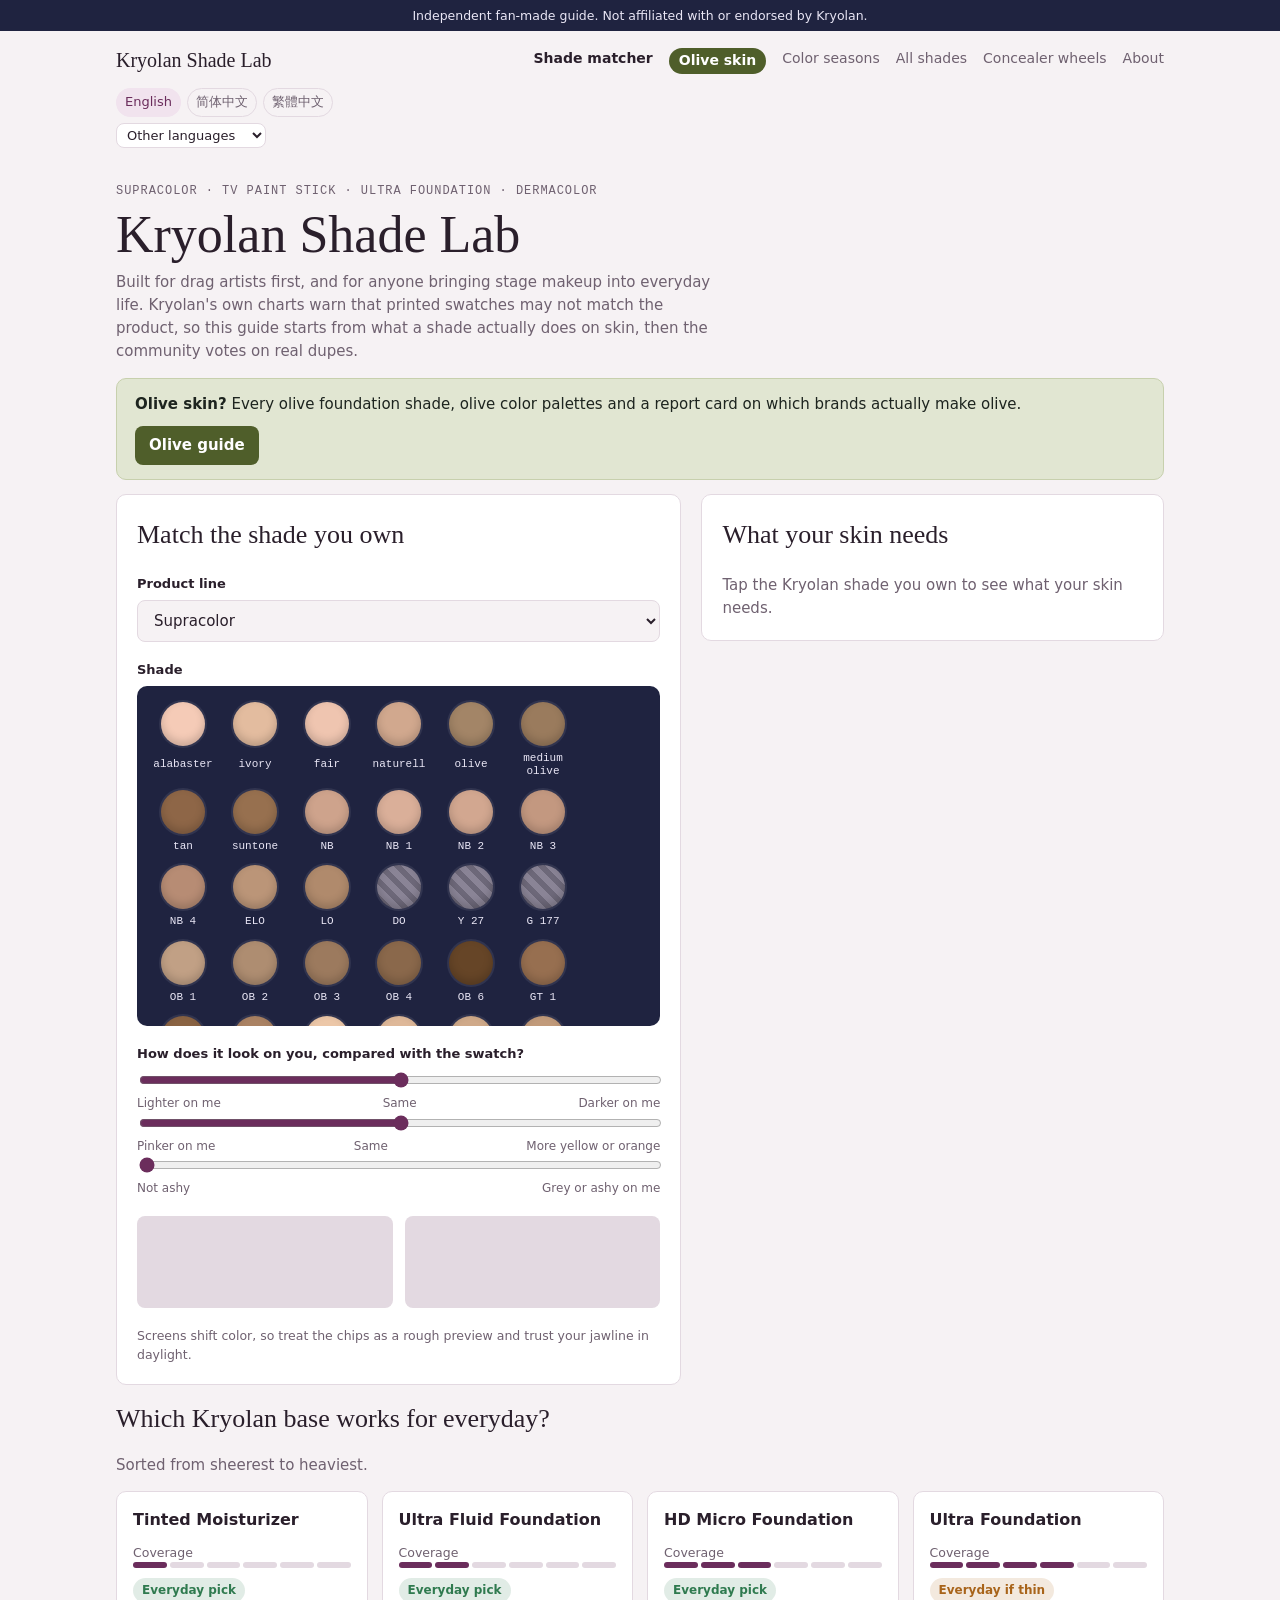
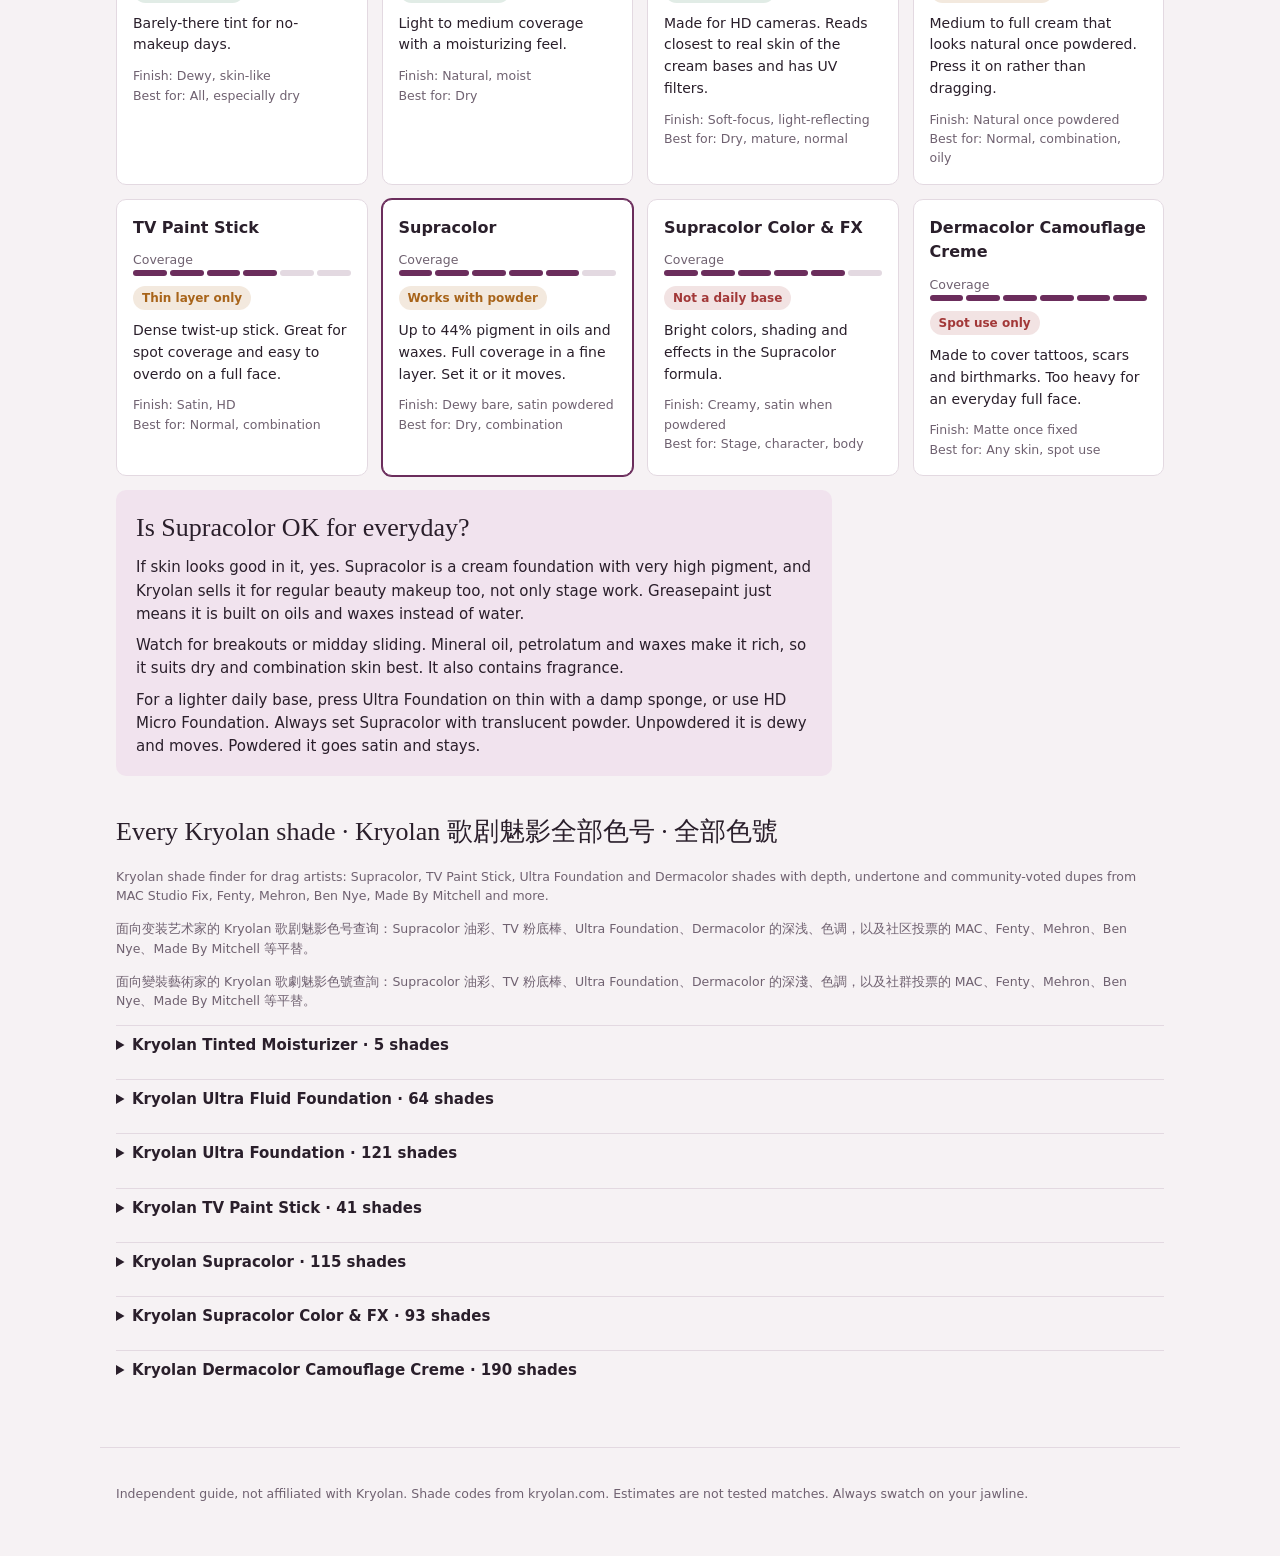
==== commit d6c2a53d: "Add files via upload" ====
--- a/index.html
+++ b/index.html
@@ -116,6 +116,15 @@
 .foot{padding-block:24px 40px;border-top:1px solid var(--line);font-size:12.5px;color:var(--muted);display:grid;gap:6px}
 @media (prefers-reduced-motion:no-preference){.chip{transition:background .2s}}
 
+nav.main a.olive-pill{background:#4f5e2a;color:#fff;padding:2px 10px;border-radius:99px;font-weight:600}
+.olive-banner{display:flex;flex-wrap:wrap;gap:10px 16px;align-items:center;justify-content:space-between;background:#e1e6d2;color:#1d241f;border:1px solid #c7d0ad;border-radius:var(--r);padding:14px 18px;text-decoration:none}
+.olive-banner b{font-weight:700}
+.olive-banner .olive-go{background:#4f5e2a;color:#fff;padding:8px 14px;border-radius:8px;font-weight:600;white-space:nowrap}
+.olive-banner.small{padding:10px 12px;font-size:13.5px}
+.olive-banner.small .olive-go{padding:6px 10px}
+
+[hidden]{display:none!important}
+
 .dirlinks{display:flex;flex-wrap:wrap;gap:4px 12px;font-family:var(--mono);font-size:12.5px}
 details{border-top:1px solid var(--line);padding:8px 0}summary{cursor:pointer;font-weight:600}
 </style>
@@ -130,7 +139,7 @@
 <main class="wrap"><div id="view" class="sec"><h1>Kryolan Shade Lab</h1><p class="lede">Built for drag artists first, and for anyone bringing stage makeup into everyday life. Kryolan&#x27;s own charts warn that printed swatches may not match the product, so this guide starts from what a shade actually does on skin, then the community votes on real dupes.</p></div><section class="sec" id="directory"><h2>Every Kryolan shade · Kryolan 歌剧魅影全部色号 · 全部色號</h2>
 <p class="note">Kryolan shade finder for drag artists: Supracolor, TV Paint Stick, Ultra Foundation and Dermacolor shades with depth, undertone and community-voted dupes from MAC Studio Fix, Fenty, Mehron, Ben Nye, Made By Mitchell and more.</p><p class="note">面向变装艺术家的 Kryolan 歌剧魅影色号查询：Supracolor 油彩、TV 粉底棒、Ultra Foundation、Dermacolor 的深浅、色调，以及社区投票的 MAC、Fenty、Mehron、Ben Nye、Made By Mitchell 等平替。</p><p class="note">面向變裝藝術家的 Kryolan 歌劇魅影色號查詢：Supracolor 油彩、TV 粉底棒、Ultra Foundation、Dermacolor 的深淺、色調，以及社群投票的 MAC、Fenty、Mehron、Ben Nye、Made By Mitchell 等平替。</p><details><summary>Kryolan Tinted Moisturizer · 5 shades</summary><p class="dirlinks"><a href="#/shade/tm/tm-1">TM 1</a> <a href="#/shade/tm/tm-2">TM 2</a> <a href="#/shade/tm/tm-3">TM 3</a> <a href="#/shade/tm/tm-4">TM 4</a> <a href="#/shade/tm/tm-5">TM 5</a></p></details><details><summary>Kryolan Ultra Fluid Foundation · 64 shades</summary><p class="dirlinks"><a href="#/shade/uff/020">020</a> <a href="#/shade/uff/elo">ELO</a> <a href="#/shade/uff/lo">LO</a> <a href="#/shade/uff/nb-4">NB 4</a> <a href="#/shade/uff/do">DO</a> <a href="#/shade/uff/mo">MO</a> <a href="#/shade/uff/fair-olive">fair olive</a> <a href="#/shade/uff/yh">YH</a> <a href="#/shade/uff/df">DF</a> <a href="#/shade/uff/ob-2">OB 2</a> <a href="#/shade/uff/6-w">6 W</a> <a href="#/shade/uff/ob-3">OB 3</a> <a href="#/shade/uff/ob-4">OB 4</a> <a href="#/shade/uff/ivory">ivory</a> <a href="#/shade/uff/nb">NB</a> <a href="#/shade/uff/olive">olive</a> <a href="#/shade/uff/shibu">shibu</a> <a href="#/shade/uff/nb-2">NB 2</a> <a href="#/shade/uff/nb-3">NB 3</a> <a href="#/shade/uff/bn">BN</a> <a href="#/shade/uff/7-w">7 W</a> <a href="#/shade/uff/fs-36">FS 36</a> <a href="#/shade/uff/rds-2">RDS 2</a> <a href="#/shade/uff/9-w">9 W</a> <a href="#/shade/uff/8-w">8 W</a> <a href="#/shade/uff/10-w">10 W</a> <a href="#/shade/uff/malibu-tan">malibu tan</a> <a href="#/shade/uff/11-w">11 W</a> <a href="#/shade/uff/gt-1">GT 1</a> <a href="#/shade/uff/12-w">12 W</a> <a href="#/shade/uff/alabaster">alabaster</a> <a href="#/shade/uff/2-w">2 W</a> <a href="#/shade/uff/ob-1">OB 1</a> <a href="#/shade/uff/3-w">3 W</a> <a href="#/shade/uff/nb-1">NB 1</a> <a href="#/shade/uff/g-177">G 177</a> <a href="#/shade/uff/4-w">4 W</a> <a href="#/shade/uff/5-w">5 W</a> <a href="#/shade/uff/splo">SPLO</a> <a href="#/shade/uff/medium-olive">medium olive</a> <a href="#/shade/uff/deep-olive">deep olive</a> <a href="#/shade/uff/yellow-veil">yellow veil</a> <a href="#/shade/uff/suntan">suntan</a> <a href="#/shade/uff/ods-2">ODS 2</a> <a href="#/shade/uff/f-101">F 101</a> <a href="#/shade/uff/ods-1">ODS 1</a> <a href="#/shade/uff/fs-38">FS 38</a> <a href="#/shade/uff/fair">fair</a> <a href="#/shade/uff/lila">lila</a> <a href="#/shade/uff/010">010</a> <a href="#/shade/uff/002">002</a> <a href="#/shade/uff/rds-1">RDS 1</a> <a href="#/shade/uff/rb-3">RB 3</a> <a href="#/shade/uff/rds-3">RDS 3</a> <a href="#/shade/uff/tan-5">tan 5</a> <a href="#/shade/uff/gt-2">GT 2</a> <a href="#/shade/uff/ods-4">ODS 4</a> <a href="#/shade/uff/rds-7">RDS 7</a> <a href="#/shade/uff/1-w">1 W</a> <a href="#/shade/uff/rds-4">RDS 4</a> <a href="#/shade/uff/ods-3">ODS 3</a> <a href="#/shade/uff/665-p">665 P</a> <a href="#/shade/uff/white">white</a> <a href="#/shade/uff/tv-white">TV white</a></p></details><details><summary>Kryolan Ultra Foundation · 121 shades</summary><p class="dirlinks"><a href="#/shade/uf/rds-7">RDS 7</a> <a href="#/shade/uf/dp">DP</a> <a href="#/shade/uf/lavender-veil">lavender veil</a> <a href="#/shade/uf/green-neutralizer">green neutralizer</a> <a href="#/shade/uf/grey-green">grey green</a> <a href="#/shade/uf/pea-green">pea green</a> <a href="#/shade/uf/yh">YH</a> <a href="#/shade/uf/fair-olive">fair olive</a> <a href="#/shade/uf/ruf-1">RUF 1</a> <a href="#/shade/uf/ivory">ivory</a> <a href="#/shade/uf/nb">NB</a> <a href="#/shade/uf/fs-38">FS 38</a> <a href="#/shade/uf/sp-med-olive-2">SP. Med. Olive 2</a> <a href="#/shade/uf/yellow-veil">yellow veil</a> <a href="#/shade/uf/amber">amber</a> <a href="#/shade/uf/sp-med-olive-1">SP. Med. Olive 1</a> <a href="#/shade/uf/bs-4">BS 4</a> <a href="#/shade/uf/tv-white">TV white</a> <a href="#/shade/uf/dg">DG</a> <a href="#/shade/uf/tan-5">tan 5</a> <a href="#/shade/uf/pink-highlight">pink highlight</a> <a href="#/shade/uf/fair">fair</a> <a href="#/shade/uf/rn">RN</a> <a href="#/shade/uf/1-w">1 W</a> <a href="#/shade/uf/2-w">2 W</a> <a href="#/shade/uf/df">DF</a> <a href="#/shade/uf/orange-highlight">orange highlight</a> <a href="#/shade/uf/splo-1">SPLO 1</a> <a href="#/shade/uf/olive">olive</a> <a href="#/shade/uf/3-w">3 W</a> <a href="#/shade/uf/g-177">G 177</a> <a href="#/shade/uf/plantain">plantain</a> <a href="#/shade/uf/a-1">A 1</a> <a href="#/shade/uf/nb-1">NB 1</a> <a href="#/shade/uf/splo">SPLO</a> <a href="#/shade/uf/ruf-2">RUF 2</a> <a href="#/shade/uf/fs-42">FS 42</a> <a href="#/shade/uf/alabaster">alabaster</a> <a href="#/shade/uf/4-w">4 W</a> <a href="#/shade/uf/nb-2">NB 2</a> <a href="#/shade/uf/ob-1">OB 1</a> <a href="#/shade/uf/fs-45">FS 45</a> <a href="#/shade/uf/bn">BN</a> <a href="#/shade/uf/splo-3">SPLO 3</a> <a href="#/shade/uf/toast">toast</a> <a href="#/shade/uf/medium-olive">medium olive</a> <a href="#/shade/uf/elo">ELO</a> <a href="#/shade/uf/ob-2">OB 2</a> <a href="#/shade/uf/nb-3">NB 3</a> <a href="#/shade/uf/5-w">5 W</a> <a href="#/shade/uf/ruf-4">RUF 4</a> <a href="#/shade/uf/lo">LO</a> <a href="#/shade/uf/a-7">A 7</a> <a href="#/shade/uf/ob-3">OB 3</a> <a href="#/shade/uf/a-2">A 2</a> <a href="#/shade/uf/deep-olive">deep olive</a> <a href="#/shade/uf/fs-36">FS 36</a> <a href="#/shade/uf/fs-40">FS 40</a> <a href="#/shade/uf/mo">MO</a> <a href="#/shade/uf/splo-2">SPLO 2</a> <a href="#/shade/uf/nb-4">NB 4</a> <a href="#/shade/uf/rn-3">RN 3</a> <a href="#/shade/uf/ob-4">OB 4</a> <a href="#/shade/uf/y-27">Y 27</a> <a href="#/shade/uf/do">DO</a> <a href="#/shade/uf/rn-2">RN 2</a> <a href="#/shade/uf/spice">spice</a> <a href="#/shade/uf/nutmeg">nutmeg</a> <a href="#/shade/uf/ruddy-beige">ruddy beige</a> <a href="#/shade/uf/gt-1">GT 1</a> <a href="#/shade/uf/sp-med-olive-3">SP. Med. Olive 3</a> <a href="#/shade/uf/d-32-1">D 32.1</a> <a href="#/shade/uf/b-1">B 1</a> <a href="#/shade/uf/green-veil">green veil</a> <a href="#/shade/uf/molasses">molasses</a> <a href="#/shade/uf/101">101</a> <a href="#/shade/uf/cream">cream</a> <a href="#/shade/uf/pt-1">PT 1</a> <a href="#/shade/uf/pt-2">PT 2</a> <a href="#/shade/uf/ruf-3">RUF 3</a> <a href="#/shade/uf/shibu">shibu</a> <a href="#/shade/uf/725-a">725 A</a> <a href="#/shade/uf/pink-highlight-2">pink highlight 2</a> <a href="#/shade/uf/6-w">6 W</a> <a href="#/shade/uf/rds-1">RDS 1</a> <a href="#/shade/uf/rb-3">RB 3</a> <a href="#/shade/uf/suntan">suntan</a> <a href="#/shade/uf/8-w">8 W</a> <a href="#/shade/uf/pt-3">PT 3</a> <a href="#/shade/uf/ods-2">ODS 2</a> <a href="#/shade/uf/7-w">7 W</a> <a href="#/shade/uf/dbt">DBT</a> <a href="#/shade/uf/rb-4">RB 4</a> <a href="#/shade/uf/ods-1">ODS 1</a> <a href="#/shade/uf/9-w">9 W</a> <a href="#/shade/uf/rds-2">RDS 2</a> <a href="#/shade/uf/10-w">10 W</a> <a href="#/shade/uf/rds-3">RDS 3</a> <a href="#/shade/uf/v-25">V 25</a> <a href="#/shade/uf/12-w">12 W</a> <a href="#/shade/uf/malibu-tan">malibu tan</a> <a href="#/shade/uf/d-33-1">D 33.1</a> <a href="#/shade/uf/rds-4">RDS 4</a> <a href="#/shade/uf/cinnamon">cinnamon</a> <a href="#/shade/uf/cocoa">cocoa</a> <a href="#/shade/uf/ods-3">ODS 3</a> <a href="#/shade/uf/bs-2">BS 2</a> <a href="#/shade/uf/mauby">mauby</a> <a href="#/shade/uf/11-w">11 W</a> <a href="#/shade/uf/gt-2">GT 2</a> <a href="#/shade/uf/ods-4">ODS 4</a> <a href="#/shade/uf/v-26">V 26</a> <a href="#/shade/uf/d-35-1">D 35.1</a> <a href="#/shade/uf/v-20">V 20</a> <a href="#/shade/uf/665-o">665 O</a> <a href="#/shade/uf/665-p">665 P</a> <a href="#/shade/uf/bs-1">BS 1</a> <a href="#/shade/uf/v-23">V 23</a> <a href="#/shade/uf/bs-3">BS 3</a> <a href="#/shade/uf/white">white</a> <a href="#/shade/uf/black">black</a></p></details><details><summary>Kryolan TV Paint Stick · 41 shades</summary><p class="dirlinks"><a href="#/shade/tvps/ff-7">FF 7</a> <a href="#/shade/tvps/071">071</a> <a href="#/shade/tvps/070-white">070 white</a> <a href="#/shade/tvps/nb-2">NB 2</a> <a href="#/shade/tvps/nb">NB</a> <a href="#/shade/tvps/elo">ELO</a> <a href="#/shade/tvps/lo">LO</a> <a href="#/shade/tvps/406">406</a> <a href="#/shade/tvps/alabaster">alabaster</a> <a href="#/shade/tvps/1-w">1 W</a> <a href="#/shade/tvps/fs-47">FS 47</a> <a href="#/shade/tvps/ivory">ivory</a> <a href="#/shade/tvps/nb-1">NB 1</a> <a href="#/shade/tvps/3-w">3 W</a> <a href="#/shade/tvps/4-w">4 W</a> <a href="#/shade/tvps/fs-45">FS 45</a> <a href="#/shade/tvps/ob-1">OB 1</a> <a href="#/shade/tvps/fs-38">FS 38</a> <a href="#/shade/tvps/fs-36">FS 36</a> <a href="#/shade/tvps/g-165">G 165</a> <a href="#/shade/tvps/nb-3">NB 3</a> <a href="#/shade/tvps/ob-2">OB 2</a> <a href="#/shade/tvps/ob-3">OB 3</a> <a href="#/shade/tvps/do">DO</a> <a href="#/shade/tvps/y-27">Y 27</a> <a href="#/shade/tvps/303">303</a> <a href="#/shade/tvps/tv-white">TV white</a> <a href="#/shade/tvps/5-w">5 W</a> <a href="#/shade/tvps/6-w">6 W</a> <a href="#/shade/tvps/8-w">8 W</a> <a href="#/shade/tvps/fs-34">FS 34</a> <a href="#/shade/tvps/9-w">9 W</a> <a href="#/shade/tvps/10-w">10 W</a> <a href="#/shade/tvps/11-w">11 W</a> <a href="#/shade/tvps/d-33-1">D 33.1</a> <a href="#/shade/tvps/d-35-1">D 35.1</a> <a href="#/shade/tvps/2-w">2 W</a> <a href="#/shade/tvps/7-w">7 W</a> <a href="#/shade/tvps/ob-4">OB 4</a> <a href="#/shade/tvps/d-32-1">D 32.1</a> <a href="#/shade/tvps/12-w">12 W</a></p></details><details><summary>Kryolan Supracolor · 115 shades</summary><p class="dirlinks"><a href="#/shade/sc/alabaster">alabaster</a> <a href="#/shade/sc/ivory">ivory</a> <a href="#/shade/sc/fair">fair</a> <a href="#/shade/sc/naturell">naturell</a> <a href="#/shade/sc/olive">olive</a> <a href="#/shade/sc/medium-olive">medium olive</a> <a href="#/shade/sc/tan">tan</a> <a href="#/shade/sc/suntone">suntone</a> <a href="#/shade/sc/nb">NB</a> <a href="#/shade/sc/nb-1">NB 1</a> <a href="#/shade/sc/nb-2">NB 2</a> <a href="#/shade/sc/nb-3">NB 3</a> <a href="#/shade/sc/nb-4">NB 4</a> <a href="#/shade/sc/elo">ELO</a> <a href="#/shade/sc/lo">LO</a> <a href="#/shade/sc/do">DO</a> <a href="#/shade/sc/y-27">Y 27</a> <a href="#/shade/sc/g-177">G 177</a> <a href="#/shade/sc/ob-1">OB 1</a> <a href="#/shade/sc/ob-2">OB 2</a> <a href="#/shade/sc/ob-3">OB 3</a> <a href="#/shade/sc/ob-4">OB 4</a> <a href="#/shade/sc/ob-6">OB 6</a> <a href="#/shade/sc/gt-1">GT 1</a> <a href="#/shade/sc/gt-2">GT 2</a> <a href="#/shade/sc/pt-1">PT 1</a> <a href="#/shade/sc/1-w">1 W</a> <a href="#/shade/sc/2-w">2 W</a> <a href="#/shade/sc/3-w">3 W</a> <a href="#/shade/sc/4-w">4 W</a> <a href="#/shade/sc/5-w">5 W</a> <a href="#/shade/sc/6-w">6 W</a> <a href="#/shade/sc/7-w">7 W</a> <a href="#/shade/sc/8-w">8 W</a> <a href="#/shade/sc/9-w">9 W</a> <a href="#/shade/sc/10-w">10 W</a> <a href="#/shade/sc/11-w">11 W</a> <a href="#/shade/sc/12-w">12 W</a> <a href="#/shade/sc/fs-7">FS 7</a> <a href="#/shade/sc/fs-9">FS 9</a> <a href="#/shade/sc/fs-21">FS 21</a> <a href="#/shade/sc/fs-22">FS 22</a> <a href="#/shade/sc/fs-23">FS 23</a> <a href="#/shade/sc/fs-24">FS 24</a> <a href="#/shade/sc/fs-25">FS 25</a> <a href="#/shade/sc/fs-26">FS 26</a> <a href="#/shade/sc/fs-27">FS 27</a> <a href="#/shade/sc/fs-28">FS 28</a> <a href="#/shade/sc/fs-29">FS 29</a> <a href="#/shade/sc/fs-31">FS 31</a> <a href="#/shade/sc/fs-32">FS 32</a> <a href="#/shade/sc/fs-33">FS 33</a> <a href="#/shade/sc/fs-34">FS 34</a> <a href="#/shade/sc/fs-35">FS 35</a> <a href="#/shade/sc/fs-36">FS 36</a> <a href="#/shade/sc/fs-38">FS 38</a> <a href="#/shade/sc/fs-40">FS 40</a> <a href="#/shade/sc/fs-41">FS 41</a> <a href="#/shade/sc/fs-42">FS 42</a> <a href="#/shade/sc/fs-45">FS 45</a> <a href="#/shade/sc/fs-46">FS 46</a> <a href="#/shade/sc/fs-47">FS 47</a> <a href="#/shade/sc/fs-50">FS 50</a> <a href="#/shade/sc/fs-51">FS 51</a> <a href="#/shade/sc/fs-54">FS 54</a> <a href="#/shade/sc/fs-55">FS 55</a> <a href="#/shade/sc/fs-61">FS 61</a> <a href="#/shade/sc/fs-64">FS 64</a> <a href="#/shade/sc/fs-67">FS 67</a> <a href="#/shade/sc/fs-69">FS 69</a> <a href="#/shade/sc/n-1">N 1</a> <a href="#/shade/sc/n-2">N 2</a> <a href="#/shade/sc/n-3">N 3</a> <a href="#/shade/sc/n-5">N 5</a> <a href="#/shade/sc/n-6">N 6</a> <a href="#/shade/sc/n-9">N 9</a> <a href="#/shade/sc/n-10">N 10</a> <a href="#/shade/sc/n-12">N 12</a> <a href="#/shade/sc/v-4">V 4</a> <a href="#/shade/sc/v-5">V 5</a> <a href="#/shade/sc/v-10">V 10</a> <a href="#/shade/sc/v-12">V 12</a> <a href="#/shade/sc/v-13">V 13</a> <a href="#/shade/sc/v-14">V 14</a> <a href="#/shade/sc/v-15">V 15</a> <a href="#/shade/sc/v-16">V 16</a> <a href="#/shade/sc/v-17">V 17</a> <a href="#/shade/sc/v-18">V 18</a> <a href="#/shade/sc/v-19">V 19</a> <a href="#/shade/sc/v-20">V 20</a> <a href="#/shade/sc/v-22">V 22</a> <a href="#/shade/sc/v-23">V 23</a> <a href="#/shade/sc/ef-21">EF 21</a> <a href="#/shade/sc/ef-22">EF 22</a> <a href="#/shade/sc/ef-23">EF 23</a> <a href="#/shade/sc/ef-24">EF 24</a> <a href="#/shade/sc/ef-25">EF 25</a> <a href="#/shade/sc/ef-26">EF 26</a> <a href="#/shade/sc/ef-27">EF 27</a> <a href="#/shade/sc/ef-28">EF 28</a> <a href="#/shade/sc/ef-29">EF 29</a> <a href="#/shade/sc/ef-30">EF 30</a> <a href="#/shade/sc/ef-31">EF 31</a> <a href="#/shade/sc/ef-80">EF 80</a> <a href="#/shade/sc/ef-85">EF 85</a> <a href="#/shade/sc/ef-86">EF 86</a> <a href="#/shade/sc/d-32-1">D 32.1</a> <a href="#/shade/sc/d-32-2">D 32.2</a> <a href="#/shade/sc/d-32-3">D 32.3</a> <a href="#/shade/sc/d-32-4">D 32.4</a> <a href="#/shade/sc/d-33-1">D 33.1</a> <a href="#/shade/sc/d-33-2">D 33.2</a> <a href="#/shade/sc/d-35-1">D 35.1</a> <a href="#/shade/sc/death-flesh">death flesh</a> <a href="#/shade/sc/tv-white">TV white</a></p></details><details><summary>Kryolan Supracolor Color &amp; FX · 93 shades</summary><p class="dirlinks"><a href="#/shade/scfx/070">070</a> <a href="#/shade/scfx/071">071</a> <a href="#/shade/scfx/079">079</a> <a href="#/shade/scfx/080">080</a> <a href="#/shade/scfx/081">081</a> <a href="#/shade/scfx/082">082</a> <a href="#/shade/scfx/083">083</a> <a href="#/shade/scfx/086">086</a> <a href="#/shade/scfx/092">092</a> <a href="#/shade/scfx/094">094</a> <a href="#/shade/scfx/095">095</a> <a href="#/shade/scfx/098">098</a> <a href="#/shade/scfx/509">509</a> <a href="#/shade/scfx/510">510</a> <a href="#/shade/scfx/511">511</a> <a href="#/shade/scfx/512">512</a> <a href="#/shade/scfx/521">521</a> <a href="#/shade/scfx/522">522</a> <a href="#/shade/scfx/523">523</a> <a href="#/shade/scfx/032">032</a> <a href="#/shade/scfx/031">031</a> <a href="#/shade/scfx/075">075</a> <a href="#/shade/scfx/046">046</a> <a href="#/shade/scfx/047">047</a> <a href="#/shade/scfx/734">734</a> <a href="#/shade/scfx/416">416</a> <a href="#/shade/scfx/073">073</a> <a href="#/shade/scfx/074">074</a> <a href="#/shade/scfx/078">078</a> <a href="#/shade/scfx/089">089</a> <a href="#/shade/scfx/091">091</a> <a href="#/shade/scfx/101">101</a> <a href="#/shade/scfx/102">102</a> <a href="#/shade/scfx/459">459</a> <a href="#/shade/scfx/462">462</a> <a href="#/shade/scfx/449">449</a> <a href="#/shade/scfx/508">508</a> <a href="#/shade/scfx/503">503</a> <a href="#/shade/scfx/502">502</a> <a href="#/shade/scfx/545">545</a> <a href="#/shade/scfx/483">483</a> <a href="#/shade/scfx/303">303</a> <a href="#/shade/scfx/587">587</a> <a href="#/shade/scfx/626">626</a> <a href="#/shade/scfx/576">576</a> <a href="#/shade/scfx/579">579</a> <a href="#/shade/scfx/470">470</a> <a href="#/shade/scfx/482">482</a> <a href="#/shade/scfx/517">517</a> <a href="#/shade/scfx/088">088</a> <a href="#/shade/scfx/r-9">R 9</a> <a href="#/shade/scfx/r-19">R 19</a> <a href="#/shade/scfx/r-20">R 20</a> <a href="#/shade/scfx/r-21">R 21</a> <a href="#/shade/scfx/r-27">R 27</a> <a href="#/shade/scfx/r-30">R 30</a> <a href="#/shade/scfx/g-1">G 1</a> <a href="#/shade/scfx/g-7">G 7</a> <a href="#/shade/scfx/g-9">G 9</a> <a href="#/shade/scfx/g-16">G 16</a> <a href="#/shade/scfx/g-82">G 82</a> <a href="#/shade/scfx/g-108">G 108</a> <a href="#/shade/scfx/g-111">G 111</a> <a href="#/shade/scfx/b-21">B 21</a> <a href="#/shade/scfx/f-1">F 1</a> <a href="#/shade/scfx/f-2">F 2</a> <a href="#/shade/scfx/f-3">F 3</a> <a href="#/shade/scfx/f-5">F 5</a> <a href="#/shade/scfx/f-6">F 6</a> <a href="#/shade/scfx/f-7">F 7</a> <a href="#/shade/scfx/f-8">F 8</a> <a href="#/shade/scfx/f-11">F 11</a> <a href="#/shade/scfx/f-12">F 12</a> <a href="#/shade/scfx/f-14">F 14</a> <a href="#/shade/scfx/f-16">F 16</a> <a href="#/shade/scfx/f-17">F 17</a> <a href="#/shade/scfx/f-18">F 18</a> <a href="#/shade/scfx/f-25">F 25</a> <a href="#/shade/scfx/f-50">F 50</a> <a href="#/shade/scfx/f-52">F 52</a> <a href="#/shade/scfx/a-304">A 304</a> <a href="#/shade/scfx/tk-2">TK 2</a> <a href="#/shade/scfx/k-1">K 1</a> <a href="#/shade/scfx/mandarin-blue">mandarin blue</a> <a href="#/shade/scfx/shading-brown">shading brown</a> <a href="#/shade/scfx/shading-red">shading red</a> <a href="#/shade/scfx/purple-green">purple green</a> <a href="#/shade/scfx/youth-red">youth red</a> <a href="#/shade/scfx/silver-blue">silver blue</a> <a href="#/shade/scfx/death-grey">death grey</a> <a href="#/shade/scfx/neutralizer">neutralizer</a> <a href="#/shade/scfx/green">green</a> <a href="#/shade/scfx/blue">blue</a></p></details><details><summary>Kryolan Dermacolor Camouflage Creme · 190 shades</summary><p class="dirlinks"><a href="#/shade/dc/d-0">D 0</a> <a href="#/shade/dc/d-00">D 00</a> <a href="#/shade/dc/d-1">D 1</a> <a href="#/shade/dc/d-1-half">D 1 ½</a> <a href="#/shade/dc/d-2">D 2</a> <a href="#/shade/dc/d-2-half">D 2 ½</a> <a href="#/shade/dc/d-3">D 3</a> <a href="#/shade/dc/d-3-half">D 3 ½</a> <a href="#/shade/dc/d-4">D 4</a> <a href="#/shade/dc/d-4-half">D 4 ½</a> <a href="#/shade/dc/d-5">D 5</a> <a href="#/shade/dc/d-5-half">D 5 ½</a> <a href="#/shade/dc/d-6">D 6</a> <a href="#/shade/dc/d-7">D 7</a> <a href="#/shade/dc/d-8">D 8</a> <a href="#/shade/dc/d-9">D 9</a> <a href="#/shade/dc/d-10">D 10</a> <a href="#/shade/dc/d-11">D 11</a> <a href="#/shade/dc/d-12">D 12</a> <a href="#/shade/dc/d-13">D 13</a> <a href="#/shade/dc/d-14">D 14</a> <a href="#/shade/dc/d-15">D 15</a> <a href="#/shade/dc/d-16">D 16</a> <a href="#/shade/dc/d-17">D 17</a> <a href="#/shade/dc/d-17-a">D 17 A</a> <a href="#/shade/dc/d-18">D 18</a> <a href="#/shade/dc/d-19">D 19</a> <a href="#/shade/dc/d-20">D 20</a> <a href="#/shade/dc/d-21">D 21</a> <a href="#/shade/dc/d-22">D 22</a> <a href="#/shade/dc/d-25">D 25</a> <a href="#/shade/dc/d-28-a">D 28 A</a> <a href="#/shade/dc/d-30">D 30</a> <a href="#/shade/dc/d-31">D 31</a> <a href="#/shade/dc/d-32">D 32</a> <a href="#/shade/dc/d-34">D 34</a> <a href="#/shade/dc/d-40">D 40</a> <a href="#/shade/dc/d-50">D 50</a> <a href="#/shade/dc/d-51">D 51</a> <a href="#/shade/dc/d-53">D 53</a> <a href="#/shade/dc/d-54">D 54</a> <a href="#/shade/dc/d-55">D 55</a> <a href="#/shade/dc/d-56">D 56</a> <a href="#/shade/dc/d-57">D 57</a> <a href="#/shade/dc/d-58">D 58</a> <a href="#/shade/dc/d-59">D 59</a> <a href="#/shade/dc/d-61">D 61</a> <a href="#/shade/dc/d-62">D 62</a> <a href="#/shade/dc/d-63">D 63</a> <a href="#/shade/dc/d-64">D 64</a> <a href="#/shade/dc/d-65">D 65</a> <a href="#/shade/dc/d-66">D 66</a> <a href="#/shade/dc/d-67">D 67</a> <a href="#/shade/dc/d-69">D 69</a> <a href="#/shade/dc/d-70">D 70</a> <a href="#/shade/dc/d-71">D 71</a> <a href="#/shade/dc/d-77">D 77</a> <a href="#/shade/dc/d-80">D 80</a> <a href="#/shade/dc/d-81">D 81</a> <a href="#/shade/dc/d-100">D 100</a> <a href="#/shade/dc/d-101">D 101</a> <a href="#/shade/dc/d-102">D 102</a> <a href="#/shade/dc/d-110">D 110</a> <a href="#/shade/dc/d-128">D 128</a> <a href="#/shade/dc/d-129">D 129</a> <a href="#/shade/dc/d-132">D 132</a> <a href="#/shade/dc/d-134">D 134</a> <a href="#/shade/dc/d-191">D 191</a> <a href="#/shade/dc/d-192">D 192</a> <a href="#/shade/dc/d-193">D 193</a> <a href="#/shade/dc/d-194">D 194</a> <a href="#/shade/dc/d-195">D 195</a> <a href="#/shade/dc/d-13-5">D 13/5</a> <a href="#/shade/dc/d-13-5-l">D 13/5 L</a> <a href="#/shade/dc/d-13-14">D 13/14</a> <a href="#/shade/dc/d-13-14-l">D 13/14 L</a> <a href="#/shade/dc/d-13-16">D 13/16</a> <a href="#/shade/dc/d-13-20">D 13/20</a> <a href="#/shade/dc/d-14-5">D 14/5</a> <a href="#/shade/dc/d-14-20">D 14/20</a> <a href="#/shade/dc/d-16-5">D 16/5</a> <a href="#/shade/dc/d-16-20">D 16/20</a> <a href="#/shade/dc/d-19-55">D 19/55</a> <a href="#/shade/dc/d-20-5">D 20/5</a> <a href="#/shade/dc/d-21-64">D 21/64</a> <a href="#/shade/dc/d-21-65">D 21/65</a> <a href="#/shade/dc/d-4-5">D 4/5</a> <a href="#/shade/dc/d-53-64">D 53/64</a> <a href="#/shade/dc/d-55-66">D 55/66</a> <a href="#/shade/dc/d-58-59">D 58/59</a> <a href="#/shade/dc/d-62-19">D 62/19</a> <a href="#/shade/dc/d-71-62">D 71/62</a> <a href="#/shade/dc/d-1-w">D 1 W</a> <a href="#/shade/dc/d-2-w">D 2 W</a> <a href="#/shade/dc/d-3-w">D 3 W</a> <a href="#/shade/dc/d-4-w">D 4 W</a> <a href="#/shade/dc/d-5-w">D 5 W</a> <a href="#/shade/dc/d-6-w">D 6 W</a> <a href="#/shade/dc/d-7-w">D 7 W</a> <a href="#/shade/dc/d-8-w">D 8 W</a> <a href="#/shade/dc/d-9-w">D 9 W</a> <a href="#/shade/dc/d-10-w">D 10 W</a> <a href="#/shade/dc/d-11-w">D 11 W</a> <a href="#/shade/dc/d-nb">D NB</a> <a href="#/shade/dc/d-nb-2">D NB 2</a> <a href="#/shade/dc/d-nb-3">D NB 3</a> <a href="#/shade/dc/d-nb-4">D NB 4</a> <a href="#/shade/dc/d-ob-1">D OB 1</a> <a href="#/shade/dc/d-ob-2">D OB 2</a> <a href="#/shade/dc/d-ob-3">D OB 3</a> <a href="#/shade/dc/d-elo">D ELO</a> <a href="#/shade/dc/d-lo">D LO</a> <a href="#/shade/dc/d-do">D DO</a> <a href="#/shade/dc/d-fd">D FD</a> <a href="#/shade/dc/d-fd-1">D FD 1</a> <a href="#/shade/dc/d-fs-38">D FS 38</a> <a href="#/shade/dc/d-g-177">D G 177</a> <a href="#/shade/dc/d-g-178">D G 178</a> <a href="#/shade/dc/d-y-27">D Y 27</a> <a href="#/shade/dc/d-1-c">D 1 C</a> <a href="#/shade/dc/d-ef-80">D EF 80</a> <a href="#/shade/dc/d-ef-85">D EF 85</a> <a href="#/shade/dc/d-v-23">D V 23</a> <a href="#/shade/dc/d-j-1">D J 1</a> <a href="#/shade/dc/d-j-2">D J 2</a> <a href="#/shade/dc/d-j-4">D J 4</a> <a href="#/shade/dc/d-j-5">D J 5</a> <a href="#/shade/dc/d-j-6">D J 6</a> <a href="#/shade/dc/d-j-7">D J 7</a> <a href="#/shade/dc/d-j-8">D J 8</a> <a href="#/shade/dc/d-j-9">D J 9</a> <a href="#/shade/dc/d-dm-0">D DM 0</a> <a href="#/shade/dc/d-dm-half">D DM ½</a> <a href="#/shade/dc/d-dm-1">D DM 1</a> <a href="#/shade/dc/d-dm-1-quarter">D DM 1 ¼</a> <a href="#/shade/dc/d-dm-1-half">D DM 1 ½</a> <a href="#/shade/dc/d-dm-1-2third">D DM 1 ⅔</a> <a href="#/shade/dc/d-dm-1-3quarter">D DM 1 ¾</a> <a href="#/shade/dc/d-dm-2">D DM 2</a> <a href="#/shade/dc/d-dm-2-eighth">D DM 2 ⅛</a> <a href="#/shade/dc/d-dm-2-quarter">D DM 2 ¼</a> <a href="#/shade/dc/d-dm-2-half">D DM 2 ½</a> <a href="#/shade/dc/d-dm-2-2third">D DM 2 ⅔</a> <a href="#/shade/dc/d-dm-2-3quarter">D DM 2 ¾</a> <a href="#/shade/dc/d-dm-3">D DM 3</a> <a href="#/shade/dc/d-dm-4">D DM 4</a> <a href="#/shade/dc/d-dm-4-half">D DM 4 ½</a> <a href="#/shade/dc/d-dm-5">D DM 5</a> <a href="#/shade/dc/d-dm-5-quarter">D DM 5 ¼</a> <a href="#/shade/dc/d-dm-5-half">D DM 5 ½</a> <a href="#/shade/dc/d-dm-5-3quarter">D DM 5 ¾</a> <a href="#/shade/dc/d-dm-6">D DM 6</a> <a href="#/shade/dc/d-dm-7">D DM 7</a> <a href="#/shade/dc/d-ff-7">D FF 7</a> <a href="#/shade/dc/d-f-1">D F 1</a> <a href="#/shade/dc/d-f-2">D F 2</a> <a href="#/shade/dc/d-f-3">D F 3</a> <a href="#/shade/dc/d-f-17">D F 17</a> <a href="#/shade/dc/d-f-52">D F 52</a> <a href="#/shade/dc/d-r-21">D R 21</a> <a href="#/shade/dc/d-070-white">D 070 white</a> <a href="#/shade/dc/d-071">D 071</a> <a href="#/shade/dc/d-079">D 079</a> <a href="#/shade/dc/d-080">D 080</a> <a href="#/shade/dc/d-089">D 089</a> <a href="#/shade/dc/d-095">D 095</a> <a href="#/shade/dc/d-041">D 041</a> <a href="#/shade/dc/d-043">D 043</a> <a href="#/shade/dc/d-305">D 305</a> <a href="#/shade/dc/d-375">D 375</a> <a href="#/shade/dc/d-406">D 406</a> <a href="#/shade/dc/d-508">D 508</a> <a href="#/shade/dc/d-509">D 509</a> <a href="#/shade/dc/d-510">D 510</a> <a href="#/shade/dc/d-511">D 511</a> <a href="#/shade/dc/d-512">D 512</a> <a href="#/shade/dc/d-517">D 517</a> <a href="#/shade/dc/d-545">D 545</a> <a href="#/shade/dc/d-546">D 546</a> <a href="#/shade/dc/d-701">D 701</a> <a href="#/shade/dc/d-707">D 707</a> <a href="#/shade/dc/d-732">D 732</a> <a href="#/shade/dc/d-733">D 733</a> <a href="#/shade/dc/d-734">D 734</a> <a href="#/shade/dc/d-1742">D 1742</a> <a href="#/shade/dc/orange-neutralizer">orange neutralizer</a> <a href="#/shade/dc/yellow-neutralizer">yellow neutralizer</a> <a href="#/shade/dc/green-veil">green veil</a> <a href="#/shade/dc/lavender-veil">lavender veil</a> <a href="#/shade/dc/red-b">red B</a></p></details></section></main>
 <footer class="foot"><p id="foot">Independent guide, not affiliated with Kryolan. Shade codes from kryolan.com. Estimates are not tested matches. Always swatch on your jawline.</p></footer>
-<script type="application/json" id="ksl-data">{"i18n": {"en": {"html_lang": "en", "label": "English", "site_name": "Kryolan Shade Lab", "tagline": "An independent shade guide for Kryolan makeup", "banner": "Independent fan-made guide. Not affiliated with or endorsed by Kryolan.", "nav_home": "Shade matcher", "nav_lines": "All shades", "nav_wheels": "Concealer wheels", "nav_about": "About", "lang_label": "Language", "translate_other": "Other languages", "translate_go": "Translate", "home_title": "Kryolan Shade Lab: Kryolan shade finder and dupes for drag artists", "home_desc": "Kryolan shade finder for drag artists: Supracolor, TV Paint Stick, Ultra Foundation and Dermacolor shades with depth, undertone and community-voted dupes from MAC Studio Fix, Fenty, Mehron, Ben Nye, Made By Mitchell and more.", "home_lede": "Built for drag artists first, and for anyone bringing stage makeup into everyday life. Kryolan's own charts warn that printed swatches may not match the product, so this guide starts from what a shade actually does on skin, then the community votes on real dupes.", "matcher_h": "Match the shade you own", "pick_line": "Product line", "pick_shade": "Shade", "how_looks": "How does it look on you, compared with the swatch?", "lighter_on_me": "Lighter on me", "same": "Same", "darker_on_me": "Darker on me", "pinker_on_me": "Pinker on me", "yellower_on_me": "More yellow or orange", "not_ashy": "Not ashy", "ashy_on_me": "Grey or ashy on me", "chart_estimate": "chart estimate", "on_your_skin": "on you", "screen_note": "Screens shift color, so treat the chips as a rough preview and trust your jawline in daylight.", "needs_h": "What your skin needs", "depth": "Depth", "undertone": "Undertone", "formula": "Formula", "start_here": "Starting ranges in other brands", "ranges_note": "Built from depth and undertone, so these are where to start swatching, not tested dupes. Community-voted dupes are on each shade page.", "next_pan": "Next Kryolan shade to try", "fix_h": "Fix it with what you have", "fix_lighter": "Mix in a little of a lighter shade, or apply thinner so more skin shows through.", "fix_darker": "Mix in a little of a deeper W shade, or bronze over it.", "fix_orange": "It is pulling orange. Cut it with a touch of NB or a cooler shade.", "fix_pink": "It is pulling pink. Add a dot of a W or yellow-based shade.", "fix_ashy": "Ashy usually means too light or too cool. Warm it up and go a step deeper.", "fix_none": "No correction needed. Set it with translucent powder.", "keep_shade": "Keep this shade. It already matches.", "wheel_pick": "Concealer wheel for you", "open_shade_page": "Open the shade page and vote", "depth_words": ["very fair", "fair", "light", "light-medium", "medium", "medium", "tan", "medium-deep", "deep", "very deep"], "u_cool": "cool / pink", "u_coolneutral": "cool-neutral", "u_neutral": "neutral", "u_warmneutral": "warm-neutral", "u_warm": "warm / golden", "u_olive": "olive", "w_cool": "cool", "w_neutral": "neutral", "w_warm": "warm", "w_olive": "neutral or olive", "conf_med": "Estimate", "conf_low": "Rough estimate", "conf_unknown": "Not mapped yet", "conf_note": "Kryolan does not publish color values. Depth and undertone here are starting estimates from the shade family until enough people vote.", "unknown_shade": "We do not have a reliable read on this shade yet. If you own it, vote on its depth and undertone below so everyone gets a real answer.", "kind_fx": "Color and effects shade", "kind_corrector": "Corrector or neutralizer", "fx_note": "This is a color, effects or body shade, so it has no skin depth. You can still add and vote on dupes from other brands.", "corrector_note": "Correctors cancel discoloration under foundation. Lavender brightens sallow skin, green calms redness, orange and red cancel blue-grey shadows on medium to deep skin, yellow evens out purple tones.", "shelf_h": "Which Kryolan base works for everyday?", "shelf_lede": "Sorted from sheerest to heaviest.", "coverage": "Coverage", "finish": "Finish", "best_for": "Best for", "ev_yes": "Everyday pick", "ev_thin": "Everyday if thin", "ev_maybe": "Thin layer only", "ev_powder": "Works with powder", "ev_spot": "Spot use only", "ev_no": "Not a daily base", "f_tm": "Barely-there tint for no-makeup days.", "f_tm_fin": "Dewy, skin-like", "f_tm_skin": "All, especially dry", "f_uff": "Light to medium coverage with a moisturizing feel.", "f_uff_fin": "Natural, moist", "f_uff_skin": "Dry", "f_hd": "Made for HD cameras. Reads closest to real skin of the cream bases and has UV filters.", "f_hd_fin": "Soft-focus, light-reflecting", "f_hd_skin": "Dry, mature, normal", "f_uf": "Medium to full cream that looks natural once powdered. Press it on rather than dragging.", "f_uf_fin": "Natural once powdered", "f_uf_skin": "Normal, combination, oily", "f_tvps": "Dense twist-up stick. Great for spot coverage and easy to overdo on a full face.", "f_tvps_fin": "Satin, HD", "f_tvps_skin": "Normal, combination", "f_sc": "Up to 44% pigment in oils and waxes. Full coverage in a fine layer. Set it or it moves.", "f_sc_fin": "Dewy bare, satin powdered", "f_sc_skin": "Dry, combination", "f_scfx": "Bright colors, shading and effects in the Supracolor formula.", "f_scfx_fin": "Creamy, satin when powdered", "f_scfx_skin": "Stage, character, body", "f_dc": "Made to cover tattoos, scars and birthmarks. Too heavy for an everyday full face.", "f_dc_fin": "Matte once fixed", "f_dc_skin": "Any skin, spot use", "wheels_h": "Concealer wheels and trios", "wheels_lede": "Which Kryolan wheel fits which skin. Picks for wheels with clear contents are ours. The rest are decided by votes.", "wheel_contains": "Contains", "wheel_best_for": "Best for", "wh_fair": "Fair to light skin", "wh_lightwarm": "Light-medium warm skin", "wh_lightneutral": "Light to light-medium neutral or olive skin", "wh_deep": "Deep skin", "wh_correct": "Color correcting on any skin", "wh_corr_red": "Medium skin with blue or grey shadows", "wh_mixed": "Mixed depths. Votes decide", "dupes_h": "Community dupes", "dupes_lede": "Votes decide which shade in another brand really matches. A dupe is confirmed once at least three people agree and more people agree than disagree.", "add_dupe": "Suggest a dupe", "brand": "Brand", "product": "Product", "shade_name": "Shade", "submit": "Add dupe", "vote_up": "Matches", "vote_down": "Does not match", "confirmed": "Confirmed", "no_dupes_yet": "No dupes yet. Be the first to suggest one.", "voting_off": "Voting turns on once the site owner connects the vote database.", "signin_fail": "Could not connect to voting. Check your connection and reload.", "thanks_vote": "Vote saved.", "thanks_dupe": "Dupe added. Thanks for helping.", "consensus_h": "What owners say", "votes_n": "votes", "no_consensus": "No votes yet.", "vote_depth": "Its depth on skin", "vote_undertone": "Its undertone", "cast_vote": "Save my vote", "same_code_h": "Same code in other Kryolan lines", "nearest_h": "Nearby Kryolan shades", "est_ranges_h": "Starting ranges in other brands", "community_only": "These brands have no depth code in their shade names, so only community votes can match them", "findation_note": "Found your match in MAC, Fenty or another big brand? Enter it on Findation.com to translate it into thousands of other foundations.", "supra_h": "Is Supracolor OK for everyday?", "supra_p1": "If skin looks good in it, yes. Supracolor is a cream foundation with very high pigment, and Kryolan sells it for regular beauty makeup too, not only stage work. Greasepaint just means it is built on oils and waxes instead of water.", "supra_p2": "Watch for breakouts or midday sliding. Mineral oil, petrolatum and waxes make it rich, so it suits dry and combination skin best. It also contains fragrance.", "supra_p3": "For a lighter daily base, press Ultra Foundation on thin with a damp sponge, or use HD Micro Foundation. Always set Supracolor with translucent powder. Unpowdered it is dewy and moves. Powdered it goes satin and stays.", "about_h": "About this site", "about_p1": "Kryolan Shade Lab is an independent, fan-made guide. It is not run by, affiliated with or endorsed by Kryolan Professional Make-up GmbH. Kryolan and its product names are trademarks of their owner and are used here only to identify the products.", "about_p2": "Thank you to Kryolan for decades of makeup that film, theater and beauty artists trust. This site exists because those products deserve to reach everyday makeup wearers too, and finding the right shade online should be easy.", "about_p3": "Shade codes come from Kryolan's own product pages. Kryolan does not publish color values, so depth and undertone start as estimates from each shade family. Owner votes replace the estimates, and dupes are confirmed by votes, not by us.", "about_p4": "Spotted a missing or wrong shade? Report it on the shade page.", "footer": "Independent guide, not affiliated with Kryolan. Shade codes from kryolan.com. Estimates are not tested matches. Always swatch on your jawline.", "shade_title": "Kryolan {line} {code}: shade match, undertone and dupes", "shade_desc": "Kryolan {line} shade {code}: {depth} depth, {under} undertone. Community-voted dupes and starting matches in MAC, Fenty, Estee Lauder and more.", "shade_desc_fx": "Kryolan {line} shade {code}. Community-voted dupes from other brands.", "line_title": "Kryolan {line}: every shade, undertone and dupe", "line_desc": "All {n} Kryolan {line} shades with depth, undertone estimates and community-voted dupes.", "lines_title": "Every Kryolan foundation shade", "lines_desc": "Every Kryolan foundation and cream makeup shade, grouped by product line.", "wheels_title": "Kryolan concealer wheel guide: which circle fits your skin", "wheels_desc": "Which Kryolan Concealer Circle or Ultra Foundation Trio fits fair, medium, olive and deep skin, plus color correcting.", "about_title": "About Kryolan Shade Lab", "about_desc": "An independent fan-made Kryolan shade guide.", "shades_n": "shades", "back_line": "All {line} shades", "report_h": "Wrong or missing shade?", "report_ph": "What is wrong? For example: this shade is discontinued, or the code is misspelled", "report_btn": "Send report", "report_ok": "Report sent. Thank you.", "error_generic": "Something went wrong. Try again.", "pick_prompt": "Tap the Kryolan shade you own to see what your skin needs.", "nav_seasons": "Color seasons", "nav_olive": "Olive skin"}, "zh-Hans": {"html_lang": "zh-Hans", "label": "简体中文", "site_name": "Kryolan 色号实验室", "tagline": "Kryolan 歌剧魅影独立色号指南", "banner": "独立粉丝制作的指南，与 Kryolan 官方无关，也未获其认可。", "nav_home": "色号匹配", "nav_lines": "全部色号", "nav_wheels": "遮瑕盘", "nav_about": "关于", "lang_label": "语言", "translate_other": "其他语言", "translate_go": "翻译", "home_title": "Kryolan 歌剧魅影色号实验室：变装艺术家的色号查询与平替", "home_desc": "面向变装艺术家的 Kryolan 歌剧魅影色号查询：Supracolor 油彩、TV 粉底棒、Ultra Foundation、Dermacolor 的深浅、色调，以及社区投票的 MAC、Fenty、Mehron、Ben Nye、Made By Mitchell 等平替。", "home_lede": "首先为变装艺术家打造，也适合把舞台妆带进日常的每一个人。Kryolan 官方色卡也提示，色卡颜色可能与实物不同，所以本指南从色号上脸的真实效果出发，再由社区投票确认真正的平替。", "matcher_h": "匹配你手上的色号", "pick_line": "产品系列", "pick_shade": "色号", "how_looks": "上脸后和色卡相比有什么不同？", "lighter_on_me": "上脸更浅", "same": "一样", "darker_on_me": "上脸更深", "pinker_on_me": "上脸更粉", "yellower_on_me": "更黄或更橘", "not_ashy": "不发灰", "ashy_on_me": "上脸发灰", "chart_estimate": "色卡估计", "on_your_skin": "上脸效果", "screen_note": "屏幕会偏色，色块仅供粗略参考，请在自然光下以下颌线试色为准。", "needs_h": "你的肤色需要", "depth": "深浅", "undertone": "色调", "formula": "质地", "start_here": "其他品牌的起始色号范围", "ranges_note": "根据深浅和色调推算，只是试色的起点，不是实测平替。社区投票的平替在每个色号页面。", "next_pan": "下一个可以试的 Kryolan 色号", "fix_h": "用现有产品调整", "fix_lighter": "混入少量更浅的色号，或者薄涂让皮肤透出来。", "fix_darker": "混入少量更深的 W 色号，或者叠一层修容。", "fix_orange": "偏橘了。加一点 NB 或更冷的色号中和。", "fix_pink": "偏粉了。加一点 W 或偏黄的色号。", "fix_ashy": "发灰通常是太浅或太冷。换更暖、深一阶的色号。", "fix_none": "不需要调整。用透明散粉定妆即可。", "keep_shade": "保留这个色号，已经很合适。", "wheel_pick": "适合你的遮瑕盘", "open_shade_page": "打开色号页面并投票", "depth_words": ["极白", "白皙", "浅色", "浅中色", "中等", "中等", "小麦色", "中深色", "深色", "极深"], "u_cool": "冷调／偏粉", "u_coolneutral": "冷中性", "u_neutral": "中性", "u_warmneutral": "暖中性", "u_warm": "暖调／偏金", "u_olive": "橄榄调", "w_cool": "冷调", "w_neutral": "中性", "w_warm": "暖调", "w_olive": "中性或橄榄调", "conf_med": "估计值", "conf_low": "粗略估计", "conf_unknown": "尚未归类", "conf_note": "Kryolan 不公布颜色数值。在投票足够之前，这里的深浅和色调是根据色号系列推算的起始估计。", "unknown_shade": "我们还没有这个色号的可靠数据。如果你有这个色号，请在下方为它的深浅和色调投票。", "kind_fx": "彩色或特效色号", "kind_corrector": "校色或中和色", "fx_note": "这是彩色、特效或身体彩绘色号，没有肤色深浅。你仍然可以添加其他品牌的平替并投票。", "corrector_note": "校色产品在粉底下中和瑕疵颜色。紫色提亮暗黄，绿色遮红，橘色和红色中和中深肤色的青灰黑眼圈，黄色修饰发紫的部位。", "shelf_h": "哪款 Kryolan 底妆适合日常？", "shelf_lede": "从最轻薄到最厚重排列。", "coverage": "遮瑕力", "finish": "妆效", "best_for": "适合", "ev_yes": "日常首选", "ev_thin": "薄涂可日常", "ev_maybe": "只宜薄涂", "ev_powder": "定妆后可用", "ev_spot": "仅局部使用", "ev_no": "不适合日常底妆", "f_tm": "几乎无妆感的润色，适合素颜日。", "f_tm_fin": "水润，像皮肤", "f_tm_skin": "所有肤质，尤其干皮", "f_uff": "轻到中等遮瑕，带滋润感。", "f_uff_fin": "自然水润", "f_uff_skin": "干皮", "f_hd": "为高清镜头设计，是膏状底妆里最接近真实皮肤的一款，含防晒成分。", "f_hd_fin": "柔焦，反光", "f_hd_skin": "干皮、熟龄肌、中性肌", "f_uf": "中到高遮瑕的膏状粉底，定妆后很自然。请按压上妆，不要来回推。", "f_uf_fin": "定妆后自然", "f_uf_skin": "中性、混合、油皮", "f_tvps": "高浓度旋转粉底棒，局部遮瑕很好，全脸容易过厚。", "f_tvps_fin": "缎光，高清", "f_tvps_skin": "中性、混合肌", "f_sc": "颜料含量高达 44%，以油和蜡为基底，薄薄一层就高遮瑕。必须定妆，否则会移位。", "f_sc_fin": "不定妆水光，定妆后缎光", "f_sc_skin": "干皮、混合肌", "f_scfx": "Supracolor 质地的亮色、阴影和特效色。", "f_scfx_fin": "膏状，定妆后缎光", "f_scfx_skin": "舞台、角色妆、身体彩绘", "f_dc": "用于遮盖纹身、疤痕和胎记。全脸日常使用太厚重。", "f_dc_fin": "定妆后哑光", "f_dc_skin": "所有肤质，局部使用", "wheels_h": "遮瑕盘与三色盘", "wheels_lede": "哪款 Kryolan 遮瑕盘适合哪种肤色。内容明确的盘由我们推荐，其余由投票决定。", "wheel_contains": "包含", "wheel_best_for": "适合", "wh_fair": "白皙到浅色肌肤", "wh_lightwarm": "浅中暖调肌肤", "wh_lightneutral": "浅到浅中色的中性或橄榄调肌肤", "wh_deep": "深色肌肤", "wh_correct": "各种肤色校色", "wh_corr_red": "有青灰黑眼圈的中等肤色", "wh_mixed": "深浅混合，由投票决定", "dupes_h": "社区平替", "dupes_lede": "由投票决定其他品牌哪个色号真正匹配。至少三人认同且认同多于反对时，平替即被确认。", "add_dupe": "推荐平替", "brand": "品牌", "product": "产品", "shade_name": "色号", "submit": "添加平替", "vote_up": "匹配", "vote_down": "不匹配", "confirmed": "已确认", "no_dupes_yet": "还没有平替，来推荐第一个吧。", "voting_off": "网站管理员连接投票数据库后即可投票。", "signin_fail": "无法连接投票服务，请检查网络后刷新。", "thanks_vote": "投票已保存。", "thanks_dupe": "平替已添加，谢谢你的帮助。", "consensus_h": "用户怎么说", "votes_n": "票", "no_consensus": "还没有投票。", "vote_depth": "上脸深浅", "vote_undertone": "色调", "cast_vote": "保存我的投票", "same_code_h": "其他 Kryolan 系列中的同一色号", "nearest_h": "相近的 Kryolan 色号", "est_ranges_h": "其他品牌的起始色号范围", "community_only": "这些品牌的色号名称不含深浅编码，只能通过社区投票匹配", "findation_note": "在 MAC、Fenty 或其他大牌找到了匹配色号？在 Findation.com 输入它，就能换算成上千款其他粉底的色号。", "supra_h": "Supracolor 油彩适合日常吗？", "supra_p1": "如果上脸好看，就适合。Supracolor 是高颜料含量的膏状粉底，Kryolan 也把它用于日常美妆，不只是舞台。油彩只是说明它以油和蜡为基底，而不是水。", "supra_p2": "注意是否闷痘或中午脱妆。矿物油、凡士林和蜡让它很滋润，最适合干皮和混合肌。它也含有香精。", "supra_p3": "想要更轻薄的日常底妆，可以用湿海绵薄薄按压 Ultra Foundation，或者用 HD Micro Foundation。Supracolor 一定要用透明散粉定妆。不定妆水光但会移位，定妆后缎光持久。", "about_h": "关于本站", "about_p1": "Kryolan 色号实验室是独立的粉丝制作指南，不由 Kryolan Professional Make-up GmbH 运营，与其无关，也未获其认可。Kryolan 及其产品名称是其所有者的商标，本站仅用于指代产品。", "about_p2": "感谢 Kryolan 数十年来为电影、舞台和美妆化妆师提供值得信赖的产品。本站希望这些产品也能被日常化妆的人了解，并让在线找色号变得简单。", "about_p3": "色号来自 Kryolan 官方产品页面。Kryolan 不公布颜色数值，所以深浅和色调先由色号系列推算。用户投票会取代估计值，平替由投票确认，而不是由我们决定。", "about_p4": "发现缺少或错误的色号？请在色号页面反馈。", "footer": "独立指南，与 Kryolan 官方无关。色号来自 kryolan.com。估计值不是实测匹配，请务必在下颌线试色。", "shade_title": "Kryolan 歌剧魅影 {line} {code}：色号匹配、色调与平替", "shade_desc": "Kryolan 歌剧魅影 {line} 色号 {code}：{depth}，{under}。社区投票的平替，以及 MAC、Fenty、雅诗兰黛等品牌的起始匹配。", "shade_desc_fx": "Kryolan 歌剧魅影 {line} 色号 {code}。社区投票的其他品牌平替。", "line_title": "Kryolan 歌剧魅影 {line}：全部色号、色调与平替", "line_desc": "Kryolan {line} 全部 {n} 个色号，含深浅、色调估计和社区投票平替。", "lines_title": "Kryolan 歌剧魅影全部粉底色号", "lines_desc": "按产品系列整理的 Kryolan 全部粉底和膏状彩妆色号。", "wheels_title": "Kryolan 遮瑕盘指南：哪款适合你的肤色", "wheels_desc": "哪款 Kryolan 遮瑕盘或 Ultra Foundation 三色盘适合白皙、中等、橄榄调和深色肌肤，以及校色。", "about_title": "关于 Kryolan 色号实验室", "about_desc": "独立粉丝制作的 Kryolan 色号指南。", "shades_n": "个色号", "back_line": "{line} 全部色号", "report_h": "色号有误或缺失？", "report_ph": "哪里有问题？例如：这个色号已停产，或代码拼写错误", "report_btn": "发送反馈", "report_ok": "反馈已发送，谢谢。", "error_generic": "出错了，请重试。", "pick_prompt": "点选你手上的 Kryolan 色号，查看你的肤色需要什么。", "nav_seasons": "色彩季型", "nav_olive": "橄榄皮"}, "zh-Hant": {"html_lang": "zh-Hant", "label": "繁體中文", "site_name": "Kryolan 色號實驗室", "tagline": "Kryolan 歌劇魅影獨立色號指南", "banner": "獨立粉絲製作的指南，與 Kryolan 官方無關，也未獲其認可。", "nav_home": "色號匹配", "nav_lines": "全部色號", "nav_wheels": "遮瑕盤", "nav_about": "關於", "lang_label": "語言", "translate_other": "其他語言", "translate_go": "翻譯", "home_title": "Kryolan 歌劇魅影色號實驗室：變裝藝術家的色號查詢與平替", "home_desc": "面向變裝藝術家的 Kryolan 歌劇魅影色號查詢：Supracolor 油彩、TV 粉底棒、Ultra Foundation、Dermacolor 的深淺、色調，以及社群投票的 MAC、Fenty、Mehron、Ben Nye、Made By Mitchell 等平替。", "home_lede": "首先為變裝藝術家打造，也適合把舞台妝帶進日常的每一個人。Kryolan 官方色卡也提示，色卡顏色可能與實物不同，所以本指南從色號上臉的真實效果出發，再由社群投票確認真正的平替。", "matcher_h": "匹配你手上的色號", "pick_line": "產品系列", "pick_shade": "色號", "how_looks": "上臉後和色卡相比有什麼不同？", "lighter_on_me": "上臉更淺", "same": "一樣", "darker_on_me": "上臉更深", "pinker_on_me": "上臉更粉", "yellower_on_me": "更黃或更橘", "not_ashy": "不發灰", "ashy_on_me": "上臉發灰", "chart_estimate": "色卡估計", "on_your_skin": "上臉效果", "screen_note": "螢幕會偏色，色塊僅供粗略參考，請在自然光下以下顎線試色為準。", "needs_h": "你的膚色需要", "depth": "深淺", "undertone": "色調", "formula": "質地", "start_here": "其他品牌的起始色號範圍", "ranges_note": "根據深淺和色調推算，只是試色的起點，不是實測平替。社群投票的平替在每個色號頁面。", "next_pan": "下一個可以試的 Kryolan 色號", "fix_h": "用現有產品調整", "fix_lighter": "混入少量更淺的色號，或者薄擦讓皮膚透出來。", "fix_darker": "混入少量更深的 W 色號，或者疊一層修容。", "fix_orange": "偏橘了。加一點 NB 或更冷的色號中和。", "fix_pink": "偏粉了。加一點 W 或偏黃的色號。", "fix_ashy": "發灰通常是太淺或太冷。換更暖、深一階的色號。", "fix_none": "不需要調整。用透明蜜粉定妝即可。", "keep_shade": "保留這個色號，已經很合適。", "wheel_pick": "適合你的遮瑕盤", "open_shade_page": "打開色號頁面並投票", "depth_words": ["極白", "白皙", "淺色", "淺中色", "中等", "中等", "小麥色", "中深色", "深色", "極深"], "u_cool": "冷調／偏粉", "u_coolneutral": "冷中性", "u_neutral": "中性", "u_warmneutral": "暖中性", "u_warm": "暖調／偏金", "u_olive": "橄欖調", "w_cool": "冷調", "w_neutral": "中性", "w_warm": "暖調", "w_olive": "中性或橄欖調", "conf_med": "估計值", "conf_low": "粗略估計", "conf_unknown": "尚未歸類", "conf_note": "Kryolan 不公布顏色數值。在投票足夠之前，這裡的深淺和色調是根據色號系列推算的起始估計。", "unknown_shade": "我們還沒有這個色號的可靠資料。如果你有這個色號，請在下方為它的深淺和色調投票。", "kind_fx": "彩色或特效色號", "kind_corrector": "校色或中和色", "fx_note": "這是彩色、特效或身體彩繪色號，沒有膚色深淺。你仍然可以新增其他品牌的平替並投票。", "corrector_note": "校色產品在粉底下中和瑕疵顏色。紫色提亮暗黃，綠色遮紅，橘色和紅色中和中深膚色的青灰黑眼圈，黃色修飾發紫的部位。", "shelf_h": "哪款 Kryolan 底妝適合日常？", "shelf_lede": "從最輕薄到最厚重排列。", "coverage": "遮瑕力", "finish": "妝效", "best_for": "適合", "ev_yes": "日常首選", "ev_thin": "薄擦可日常", "ev_maybe": "只宜薄擦", "ev_powder": "定妝後可用", "ev_spot": "僅局部使用", "ev_no": "不適合日常底妝", "f_tm": "幾乎無妝感的潤色，適合素顏日。", "f_tm_fin": "水潤，像皮膚", "f_tm_skin": "所有膚質，尤其乾肌", "f_uff": "輕到中等遮瑕，帶滋潤感。", "f_uff_fin": "自然水潤", "f_uff_skin": "乾肌", "f_hd": "為高畫質鏡頭設計，是膏狀底妝裡最接近真實皮膚的一款，含防曬成分。", "f_hd_fin": "柔焦，反光", "f_hd_skin": "乾肌、熟齡肌、中性肌", "f_uf": "中到高遮瑕的膏狀粉底，定妝後很自然。請按壓上妝，不要來回推。", "f_uf_fin": "定妝後自然", "f_uf_skin": "中性、混合、油肌", "f_tvps": "高濃度旋轉粉底棒，局部遮瑕很好，全臉容易過厚。", "f_tvps_fin": "緞光，高畫質", "f_tvps_skin": "中性、混合肌", "f_sc": "顏料含量高達 44%，以油和蠟為基底，薄薄一層就高遮瑕。必須定妝，否則會移位。", "f_sc_fin": "不定妝水光，定妝後緞光", "f_sc_skin": "乾肌、混合肌", "f_scfx": "Supracolor 質地的亮色、陰影和特效色。", "f_scfx_fin": "膏狀，定妝後緞光", "f_scfx_skin": "舞台、角色妝、身體彩繪", "f_dc": "用於遮蓋刺青、疤痕和胎記。全臉日常使用太厚重。", "f_dc_fin": "定妝後霧面", "f_dc_skin": "所有膚質，局部使用", "wheels_h": "遮瑕盤與三色盤", "wheels_lede": "哪款 Kryolan 遮瑕盤適合哪種膚色。內容明確的盤由我們推薦，其餘由投票決定。", "wheel_contains": "包含", "wheel_best_for": "適合", "wh_fair": "白皙到淺色肌膚", "wh_lightwarm": "淺中暖調肌膚", "wh_lightneutral": "淺到淺中色的中性或橄欖調肌膚", "wh_deep": "深色肌膚", "wh_correct": "各種膚色校色", "wh_corr_red": "有青灰黑眼圈的中等膚色", "wh_mixed": "深淺混合，由投票決定", "dupes_h": "社群平替", "dupes_lede": "由投票決定其他品牌哪個色號真正匹配。至少三人認同且認同多於反對時，平替即被確認。", "add_dupe": "推薦平替", "brand": "品牌", "product": "產品", "shade_name": "色號", "submit": "新增平替", "vote_up": "匹配", "vote_down": "不匹配", "confirmed": "已確認", "no_dupes_yet": "還沒有平替，來推薦第一個吧。", "voting_off": "網站管理員連接投票資料庫後即可投票。", "signin_fail": "無法連接投票服務，請檢查網路後重新整理。", "thanks_vote": "投票已儲存。", "thanks_dupe": "平替已新增，謝謝你的幫助。", "consensus_h": "用戶怎麼說", "votes_n": "票", "no_consensus": "還沒有投票。", "vote_depth": "上臉深淺", "vote_undertone": "色調", "cast_vote": "儲存我的投票", "same_code_h": "其他 Kryolan 系列中的同一色號", "nearest_h": "相近的 Kryolan 色號", "est_ranges_h": "其他品牌的起始色號範圍", "community_only": "這些品牌的色號名稱不含深淺編碼，只能透過社群投票匹配", "findation_note": "在 MAC、Fenty 或其他大牌找到了匹配色號？在 Findation.com 輸入它，就能換算成上千款其他粉底的色號。", "supra_h": "Supracolor 油彩適合日常嗎？", "supra_p1": "如果上臉好看，就適合。Supracolor 是高顏料含量的膏狀粉底，Kryolan 也把它用於日常美妝，不只是舞台。油彩只是說明它以油和蠟為基底，而不是水。", "supra_p2": "注意是否悶痘或中午脫妝。礦物油、凡士林和蠟讓它很滋潤，最適合乾肌和混合肌。它也含有香精。", "supra_p3": "想要更輕薄的日常底妝，可以用濕海綿薄薄按壓 Ultra Foundation，或者用 HD Micro Foundation。Supracolor 一定要用透明蜜粉定妝。不定妝水光但會移位，定妝後緞光持久。", "about_h": "關於本站", "about_p1": "Kryolan 色號實驗室是獨立的粉絲製作指南，不由 Kryolan Professional Make-up GmbH 經營，與其無關，也未獲其認可。Kryolan 及其產品名稱是其所有者的商標，本站僅用於指稱產品。", "about_p2": "感謝 Kryolan 數十年來為電影、舞台和美妝化妝師提供值得信賴的產品。本站希望這些產品也能被日常化妝的人了解，並讓線上找色號變得簡單。", "about_p3": "色號來自 Kryolan 官方產品頁面。Kryolan 不公布顏色數值，所以深淺和色調先由色號系列推算。用戶投票會取代估計值，平替由投票確認，而不是由我們決定。", "about_p4": "發現缺少或錯誤的色號？請在色號頁面回報。", "footer": "獨立指南，與 Kryolan 官方無關。色號來自 kryolan.com。估計值不是實測匹配，請務必在下顎線試色。", "shade_title": "Kryolan 歌劇魅影 {line} {code}：色號匹配、色調與平替", "shade_desc": "Kryolan 歌劇魅影 {line} 色號 {code}：{depth}，{under}。社群投票的平替，以及 MAC、Fenty、雅詩蘭黛等品牌的起始匹配。", "shade_desc_fx": "Kryolan 歌劇魅影 {line} 色號 {code}。社群投票的其他品牌平替。", "line_title": "Kryolan 歌劇魅影 {line}：全部色號、色調與平替", "line_desc": "Kryolan {line} 全部 {n} 個色號，含深淺、色調估計和社群投票平替。", "lines_title": "Kryolan 歌劇魅影全部粉底色號", "lines_desc": "按產品系列整理的 Kryolan 全部粉底和膏狀彩妝色號。", "wheels_title": "Kryolan 遮瑕盤指南：哪款適合你的膚色", "wheels_desc": "哪款 Kryolan 遮瑕盤或 Ultra Foundation 三色盤適合白皙、中等、橄欖調和深色肌膚，以及校色。", "about_title": "關於 Kryolan 色號實驗室", "about_desc": "獨立粉絲製作的 Kryolan 色號指南。", "shades_n": "個色號", "back_line": "{line} 全部色號", "report_h": "色號有誤或缺失？", "report_ph": "哪裡有問題？例如：這個色號已停產，或代碼拼寫錯誤", "report_btn": "送出回報", "report_ok": "回報已送出，謝謝。", "error_generic": "出錯了，請重試。", "pick_prompt": "點選你手上的 Kryolan 色號，查看你的膚色需要什麼。", "nav_seasons": "色彩季型", "nav_olive": "橄欖膚"}}, "shades": {"source": "kryolan.com product pages, October 2026", "lines": [{"id": "tm", "name": "Tinted Moisturizer", "coverage": 1, "shades": [{"code": "TM 1", "kind": "skin", "d": 5, "u": 0.4, "o": 0, "conf": "unknown"}, {"code": "TM 2", "kind": "skin", "d": 5, "u": 0.4, "o": 0, "conf": "unknown"}, {"code": "TM 3", "kind": "skin", "d": 5, "u": 0.4, "o": 0, "conf": "unknown"}, {"code": "TM 4", "kind": "skin", "d": 5, "u": 0.4, "o": 0, "conf": "unknown"}, {"code": "TM 5", "kind": "skin", "d": 5, "u": 0.4, "o": 0, "conf": "unknown"}]}, {"id": "uff", "name": "Ultra Fluid Foundation", "coverage": 2, "shades": [{"code": "020", "kind": "skin", "d": 5, "u": 0.4, "o": 0, "conf": "unknown"}, {"code": "ELO", "kind": "skin", "d": 4, "u": 0.8, "o": 0.3, "conf": "med"}, {"code": "LO", "kind": "skin", "d": 4.6, "u": 0.8, "o": 0.3, "conf": "med"}, {"code": "NB 4", "kind": "skin", "d": 4.4, "u": 0, "o": 0, "conf": "med"}, {"code": "DO", "kind": "skin", "d": 5, "u": 0.4, "o": 0, "conf": "unknown"}, {"code": "MO", "kind": "skin", "d": 5, "u": 0.4, "o": 0, "conf": "unknown"}, {"code": "fair olive", "kind": "skin", "d": 3, "u": 0.6, "o": 1.4, "conf": "med"}, {"code": "YH", "kind": "skin", "d": 5, "u": 0.4, "o": 0, "conf": "unknown"}, {"code": "DF", "kind": "skin", "d": 5, "u": 0.4, "o": 0, "conf": "unknown"}, {"code": "OB 2", "kind": "skin", "d": 4.5, "u": 0.5, "o": 1.1, "conf": "low"}, {"code": "6 W", "kind": "skin", "d": 5.25, "u": 1.2, "o": 0, "conf": "med"}, {"code": "OB 3", "kind": "skin", "d": 5.5, "u": 0.5, "o": 1.1, "conf": "low"}, {"code": "OB 4", "kind": "skin", "d": 6.5, "u": 0.5, "o": 1.1, "conf": "low"}, {"code": "ivory", "kind": "skin", "d": 2, "u": 1, "o": 0, "conf": "med"}, {"code": "NB", "kind": "skin", "d": 3.2, "u": 0, "o": 0, "conf": "med"}, {"code": "olive", "kind": "skin", "d": 5, "u": 0.6, "o": 1.5, "conf": "med"}, {"code": "shibu", "kind": "skin", "d": 3, "u": 1.2, "o": 0, "conf": "low"}, {"code": "NB 2", "kind": "skin", "d": 3.0, "u": 0, "o": 0, "conf": "med"}, {"code": "NB 3", "kind": "skin", "d": 3.8, "u": 0, "o": 0, "conf": "med"}, {"code": "BN", "kind": "skin", "d": 5, "u": 0.4, "o": 0, "conf": "unknown"}, {"code": "7 W", "kind": "skin", "d": 6.0, "u": 1.2, "o": 0, "conf": "med"}, {"code": "FS 36", "kind": "skin", "d": 5, "u": 0.4, "o": 0, "conf": "unknown"}, {"code": "RDS 2", "kind": "skin", "d": 7.7, "u": -0.6, "o": 0, "conf": "low"}, {"code": "9 W", "kind": "skin", "d": 7.5, "u": 1.2, "o": 0, "conf": "med"}, {"code": "8 W", "kind": "skin", "d": 6.75, "u": 1.2, "o": 0, "conf": "med"}, {"code": "10 W", "kind": "skin", "d": 8.25, "u": 1.2, "o": 0, "conf": "med"}, {"code": "malibu tan", "kind": "skin", "d": 7, "u": 1.2, "o": 0, "conf": "low"}, {"code": "11 W", "kind": "skin", "d": 9.0, "u": 1.2, "o": 0, "conf": "med"}, {"code": "GT 1", "kind": "skin", "d": 6.0, "u": 1, "o": 0, "conf": "low"}, {"code": "12 W", "kind": "skin", "d": 9.75, "u": 1.2, "o": 0, "conf": "med"}, {"code": "alabaster", "kind": "skin", "d": 1.2, "u": -0.2, "o": 0, "conf": "med"}, {"code": "2 W", "kind": "skin", "d": 2.25, "u": 1.2, "o": 0, "conf": "med"}, {"code": "OB 1", "kind": "skin", "d": 3.5, "u": 0.5, "o": 1.1, "conf": "low"}, {"code": "3 W", "kind": "skin", "d": 3.0, "u": 1.2, "o": 0, "conf": "med"}, {"code": "NB 1", "kind": "skin", "d": 2.6, "u": 0, "o": 0, "conf": "med"}, {"code": "G 177", "kind": "skin", "d": 5, "u": 0.4, "o": 0, "conf": "unknown"}, {"code": "4 W", "kind": "skin", "d": 3.75, "u": 1.2, "o": 0, "conf": "med"}, {"code": "5 W", "kind": "skin", "d": 4.5, "u": 1.2, "o": 0, "conf": "med"}, {"code": "SPLO", "kind": "skin", "d": 5.5, "u": 0.6, "o": 1.2, "conf": "low"}, {"code": "medium olive", "kind": "skin", "d": 5.5, "u": 0.6, "o": 1.5, "conf": "med"}, {"code": "deep olive", "kind": "skin", "d": 7.5, "u": 0.6, "o": 1.5, "conf": "med"}, {"code": "yellow veil", "kind": "corrector"}, {"code": "suntan", "kind": "skin", "d": 6.5, "u": 1.2, "o": 0, "conf": "low"}, {"code": "ODS 2", "kind": "skin", "d": 7.7, "u": 0.6, "o": 1.2, "conf": "low"}, {"code": "F 101", "kind": "fx"}, {"code": "ODS 1", "kind": "skin", "d": 7.0, "u": 0.6, "o": 1.2, "conf": "low"}, {"code": "FS 38", "kind": "skin", "d": 5, "u": 0.4, "o": 0, "conf": "unknown"}, {"code": "fair", "kind": "skin", "d": 1.5, "u": 0, "o": 0, "conf": "med"}, {"code": "lila", "kind": "corrector"}, {"code": "010", "kind": "skin", "d": 5, "u": 0.4, "o": 0, "conf": "unknown"}, {"code": "002", "kind": "skin", "d": 5, "u": 0.4, "o": 0, "conf": "unknown"}, {"code": "RDS 1", "kind": "skin", "d": 7.0, "u": -0.6, "o": 0, "conf": "low"}, {"code": "RB 3", "kind": "skin", "d": 7.9, "u": -0.4, "o": 0, "conf": "low"}, {"code": "RDS 3", "kind": "skin", "d": 8.4, "u": -0.6, "o": 0, "conf": "low"}, {"code": "tan 5", "kind": "skin", "d": 6.5, "u": 1, "o": 0, "conf": "low"}, {"code": "GT 2", "kind": "skin", "d": 6.7, "u": 1, "o": 0, "conf": "low"}, {"code": "ODS 4", "kind": "skin", "d": 9.1, "u": 0.6, "o": 1.2, "conf": "low"}, {"code": "RDS 7", "kind": "skin", "d": 10, "u": -0.6, "o": 0, "conf": "low"}, {"code": "1 W", "kind": "skin", "d": 1.5, "u": 1.2, "o": 0, "conf": "med"}, {"code": "RDS 4", "kind": "skin", "d": 9.1, "u": -0.6, "o": 0, "conf": "low"}, {"code": "ODS 3", "kind": "skin", "d": 8.4, "u": 0.6, "o": 1.2, "conf": "low"}, {"code": "665 P", "kind": "fx"}, {"code": "white", "kind": "skin", "d": 0.2, "u": 0, "o": 0, "conf": "med"}, {"code": "TV white", "kind": "skin", "d": 0.4, "u": 0, "o": 0, "conf": "med"}]}, {"id": "hd", "name": "HD Micro Foundation Cream", "coverage": 3, "shades": []}, {"id": "uf", "name": "Ultra Foundation", "coverage": 4, "shades": [{"code": "RDS 7", "kind": "skin", "d": 10, "u": -0.6, "o": 0, "conf": "low"}, {"code": "DP", "kind": "skin", "d": 5, "u": 0.4, "o": 0, "conf": "unknown"}, {"code": "lavender veil", "kind": "corrector"}, {"code": "green neutralizer", "kind": "corrector"}, {"code": "grey green", "kind": "corrector"}, {"code": "pea green", "kind": "corrector"}, {"code": "YH", "kind": "skin", "d": 5, "u": 0.4, "o": 0, "conf": "unknown"}, {"code": "fair olive", "kind": "skin", "d": 3, "u": 0.6, "o": 1.4, "conf": "med"}, {"code": "RUF 1", "kind": "skin", "d": 4.5, "u": -1, "o": 0, "conf": "low"}, {"code": "ivory", "kind": "skin", "d": 2, "u": 1, "o": 0, "conf": "med"}, {"code": "NB", "kind": "skin", "d": 3.2, "u": 0, "o": 0, "conf": "med"}, {"code": "FS 38", "kind": "skin", "d": 5, "u": 0.4, "o": 0, "conf": "unknown"}, {"code": "SP. Med. Olive 2", "kind": "skin", "d": 6.2, "u": 0.6, "o": 1.5, "conf": "low"}, {"code": "yellow veil", "kind": "corrector"}, {"code": "amber", "kind": "skin", "d": 6, "u": 1.6, "o": 0, "conf": "low"}, {"code": "SP. Med. Olive 1", "kind": "skin", "d": 5.5, "u": 0.6, "o": 1.5, "conf": "low"}, {"code": "BS 4", "kind": "skin", "d": 9.6, "u": 0.2, "o": 0, "conf": "low"}, {"code": "TV white", "kind": "skin", "d": 0.4, "u": 0, "o": 0, "conf": "med"}, {"code": "DG", "kind": "skin", "d": 5, "u": 0.4, "o": 0, "conf": "unknown"}, {"code": "tan 5", "kind": "skin", "d": 6.5, "u": 1, "o": 0, "conf": "low"}, {"code": "pink highlight", "kind": "corrector"}, {"code": "fair", "kind": "skin", "d": 1.5, "u": 0, "o": 0, "conf": "med"}, {"code": "RN", "kind": "skin", "d": 5.0, "u": -0.6, "o": 0, "conf": "low"}, {"code": "1 W", "kind": "skin", "d": 1.5, "u": 1.2, "o": 0, "conf": "med"}, {"code": "2 W", "kind": "skin", "d": 2.25, "u": 1.2, "o": 0, "conf": "med"}, {"code": "DF", "kind": "skin", "d": 5, "u": 0.4, "o": 0, "conf": "unknown"}, {"code": "orange highlight", "kind": "corrector"}, {"code": "SPLO 1", "kind": "skin", "d": 5.5, "u": 0.6, "o": 1.2, "conf": "low"}, {"code": "olive", "kind": "skin", "d": 5, "u": 0.6, "o": 1.5, "conf": "med"}, {"code": "3 W", "kind": "skin", "d": 3.0, "u": 1.2, "o": 0, "conf": "med"}, {"code": "G 177", "kind": "skin", "d": 5, "u": 0.4, "o": 0, "conf": "unknown"}, {"code": "plantain", "kind": "skin", "d": 7.5, "u": 1.4, "o": 0, "conf": "low"}, {"code": "A 1", "kind": "fx"}, {"code": "NB 1", "kind": "skin", "d": 2.6, "u": 0, "o": 0, "conf": "med"}, {"code": "SPLO", "kind": "skin", "d": 5.5, "u": 0.6, "o": 1.2, "conf": "low"}, {"code": "RUF 2", "kind": "skin", "d": 5.2, "u": -1, "o": 0, "conf": "low"}, {"code": "FS 42", "kind": "skin", "d": 5, "u": 0.4, "o": 0, "conf": "unknown"}, {"code": "alabaster", "kind": "skin", "d": 1.2, "u": -0.2, "o": 0, "conf": "med"}, {"code": "4 W", "kind": "skin", "d": 3.75, "u": 1.2, "o": 0, "conf": "med"}, {"code": "NB 2", "kind": "skin", "d": 3.0, "u": 0, "o": 0, "conf": "med"}, {"code": "OB 1", "kind": "skin", "d": 3.5, "u": 0.5, "o": 1.1, "conf": "low"}, {"code": "FS 45", "kind": "skin", "d": 5, "u": 0.4, "o": 0, "conf": "unknown"}, {"code": "BN", "kind": "skin", "d": 5, "u": 0.4, "o": 0, "conf": "unknown"}, {"code": "SPLO 3", "kind": "skin", "d": 6.9, "u": 0.6, "o": 1.2, "conf": "low"}, {"code": "toast", "kind": "skin", "d": 6.5, "u": 0.8, "o": 0, "conf": "low"}, {"code": "medium olive", "kind": "skin", "d": 5.5, "u": 0.6, "o": 1.5, "conf": "med"}, {"code": "ELO", "kind": "skin", "d": 4, "u": 0.8, "o": 0.3, "conf": "med"}, {"code": "OB 2", "kind": "skin", "d": 4.5, "u": 0.5, "o": 1.1, "conf": "low"}, {"code": "NB 3", "kind": "skin", "d": 3.8, "u": 0, "o": 0, "conf": "med"}, {"code": "5 W", "kind": "skin", "d": 4.5, "u": 1.2, "o": 0, "conf": "med"}, {"code": "RUF 4", "kind": "skin", "d": 6.6, "u": -1, "o": 0, "conf": "low"}, {"code": "LO", "kind": "skin", "d": 4.6, "u": 0.8, "o": 0.3, "conf": "med"}, {"code": "A 7", "kind": "fx"}, {"code": "OB 3", "kind": "skin", "d": 5.5, "u": 0.5, "o": 1.1, "conf": "low"}, {"code": "A 2", "kind": "fx"}, {"code": "deep olive", "kind": "skin", "d": 7.5, "u": 0.6, "o": 1.5, "conf": "med"}, {"code": "FS 36", "kind": "skin", "d": 5, "u": 0.4, "o": 0, "conf": "unknown"}, {"code": "FS 40", "kind": "skin", "d": 5, "u": 0.4, "o": 0, "conf": "unknown"}, {"code": "MO", "kind": "skin", "d": 5, "u": 0.4, "o": 0, "conf": "unknown"}, {"code": "SPLO 2", "kind": "skin", "d": 6.2, "u": 0.6, "o": 1.2, "conf": "low"}, {"code": "NB 4", "kind": "skin", "d": 4.4, "u": 0, "o": 0, "conf": "med"}, {"code": "RN 3", "kind": "skin", "d": 6.4, "u": -0.6, "o": 0, "conf": "low"}, {"code": "OB 4", "kind": "skin", "d": 6.5, "u": 0.5, "o": 1.1, "conf": "low"}, {"code": "Y 27", "kind": "skin", "d": 5, "u": 0.4, "o": 0, "conf": "unknown"}, {"code": "DO", "kind": "skin", "d": 5, "u": 0.4, "o": 0, "conf": "unknown"}, {"code": "RN 2", "kind": "skin", "d": 5.7, "u": -0.6, "o": 0, "conf": "low"}, {"code": "spice", "kind": "skin", "d": 7, "u": 1.3, "o": 0, "conf": "low"}, {"code": "nutmeg", "kind": "skin", "d": 8, "u": 1, "o": 0, "conf": "low"}, {"code": "ruddy beige", "kind": "skin", "d": 4, "u": -1.2, "o": 0, "conf": "low"}, {"code": "GT 1", "kind": "skin", "d": 6.0, "u": 1, "o": 0, "conf": "low"}, {"code": "SP. Med. Olive 3", "kind": "skin", "d": 6.9, "u": 0.6, "o": 1.5, "conf": "low"}, {"code": "D 32.1", "kind": "skin", "d": 5, "u": 0.4, "o": 0, "conf": "unknown"}, {"code": "B 1", "kind": "fx"}, {"code": "green veil", "kind": "corrector"}, {"code": "molasses", "kind": "skin", "d": 9.5, "u": 0.4, "o": 0, "conf": "low"}, {"code": "101", "kind": "skin", "d": 5, "u": 0.4, "o": 0, "conf": "unknown"}, {"code": "cream", "kind": "skin", "d": 2.2, "u": 0.8, "o": 0, "conf": "low"}, {"code": "PT 1", "kind": "skin", "d": 5.0, "u": 1, "o": 0, "conf": "low"}, {"code": "PT 2", "kind": "skin", "d": 5.7, "u": 1, "o": 0, "conf": "low"}, {"code": "RUF 3", "kind": "skin", "d": 5.9, "u": -1, "o": 0, "conf": "low"}, {"code": "shibu", "kind": "skin", "d": 3, "u": 1.2, "o": 0, "conf": "low"}, {"code": "725 A", "kind": "skin", "d": 5, "u": 0.4, "o": 0, "conf": "unknown"}, {"code": "pink highlight 2", "kind": "corrector"}, {"code": "6 W", "kind": "skin", "d": 5.25, "u": 1.2, "o": 0, "conf": "med"}, {"code": "RDS 1", "kind": "skin", "d": 7.0, "u": -0.6, "o": 0, "conf": "low"}, {"code": "RB 3", "kind": "skin", "d": 7.9, "u": -0.4, "o": 0, "conf": "low"}, {"code": "suntan", "kind": "skin", "d": 6.5, "u": 1.2, "o": 0, "conf": "low"}, {"code": "8 W", "kind": "skin", "d": 6.75, "u": 1.2, "o": 0, "conf": "med"}, {"code": "PT 3", "kind": "skin", "d": 6.4, "u": 1, "o": 0, "conf": "low"}, {"code": "ODS 2", "kind": "skin", "d": 7.7, "u": 0.6, "o": 1.2, "conf": "low"}, {"code": "7 W", "kind": "skin", "d": 6.0, "u": 1.2, "o": 0, "conf": "med"}, {"code": "DBT", "kind": "skin", "d": 5, "u": 0.4, "o": 0, "conf": "unknown"}, {"code": "RB 4", "kind": "skin", "d": 8.6, "u": -0.4, "o": 0, "conf": "low"}, {"code": "ODS 1", "kind": "skin", "d": 7.0, "u": 0.6, "o": 1.2, "conf": "low"}, {"code": "9 W", "kind": "skin", "d": 7.5, "u": 1.2, "o": 0, "conf": "med"}, {"code": "RDS 2", "kind": "skin", "d": 7.7, "u": -0.6, "o": 0, "conf": "low"}, {"code": "10 W", "kind": "skin", "d": 8.25, "u": 1.2, "o": 0, "conf": "med"}, {"code": "RDS 3", "kind": "skin", "d": 8.4, "u": -0.6, "o": 0, "conf": "low"}, {"code": "V 25", "kind": "skin", "d": 5, "u": 0.4, "o": 0, "conf": "unknown"}, {"code": "12 W", "kind": "skin", "d": 9.75, "u": 1.2, "o": 0, "conf": "med"}, {"code": "malibu tan", "kind": "skin", "d": 7, "u": 1.2, "o": 0, "conf": "low"}, {"code": "D 33.1", "kind": "skin", "d": 5, "u": 0.4, "o": 0, "conf": "unknown"}, {"code": "RDS 4", "kind": "skin", "d": 9.1, "u": -0.6, "o": 0, "conf": "low"}, {"code": "cinnamon", "kind": "skin", "d": 8, "u": 1.2, "o": 0, "conf": "low"}, {"code": "cocoa", "kind": "skin", "d": 9, "u": 0.6, "o": 0, "conf": "low"}, {"code": "ODS 3", "kind": "skin", "d": 8.4, "u": 0.6, "o": 1.2, "conf": "low"}, {"code": "BS 2", "kind": "skin", "d": 8.2, "u": 0.2, "o": 0, "conf": "low"}, {"code": "mauby", "kind": "skin", "d": 9, "u": 0.4, "o": 0, "conf": "low"}, {"code": "11 W", "kind": "skin", "d": 9.0, "u": 1.2, "o": 0, "conf": "med"}, {"code": "GT 2", "kind": "skin", "d": 6.7, "u": 1, "o": 0, "conf": "low"}, {"code": "ODS 4", "kind": "skin", "d": 9.1, "u": 0.6, "o": 1.2, "conf": "low"}, {"code": "V 26", "kind": "skin", "d": 5, "u": 0.4, "o": 0, "conf": "unknown"}, {"code": "D 35.1", "kind": "skin", "d": 5, "u": 0.4, "o": 0, "conf": "unknown"}, {"code": "V 20", "kind": "skin", "d": 5, "u": 0.4, "o": 0, "conf": "unknown"}, {"code": "665 O", "kind": "fx"}, {"code": "665 P", "kind": "fx"}, {"code": "BS 1", "kind": "skin", "d": 7.5, "u": 0.2, "o": 0, "conf": "low"}, {"code": "V 23", "kind": "skin", "d": 5, "u": 0.4, "o": 0, "conf": "unknown"}, {"code": "BS 3", "kind": "skin", "d": 8.9, "u": 0.2, "o": 0, "conf": "low"}, {"code": "white", "kind": "skin", "d": 0.2, "u": 0, "o": 0, "conf": "med"}, {"code": "black", "kind": "skin", "d": 10, "u": 0, "o": 0, "conf": "med"}]}, {"id": "tvps", "name": "TV Paint Stick", "coverage": 4, "shades": [{"code": "FF 7", "kind": "fx"}, {"code": "071", "kind": "skin", "d": 5, "u": 0.4, "o": 0, "conf": "unknown"}, {"code": "070 white", "kind": "fx"}, {"code": "NB 2", "kind": "skin", "d": 3.0, "u": 0, "o": 0, "conf": "med"}, {"code": "NB", "kind": "skin", "d": 3.2, "u": 0, "o": 0, "conf": "med"}, {"code": "ELO", "kind": "skin", "d": 4, "u": 0.8, "o": 0.3, "conf": "med"}, {"code": "LO", "kind": "skin", "d": 4.6, "u": 0.8, "o": 0.3, "conf": "med"}, {"code": "406", "kind": "skin", "d": 5, "u": 0.4, "o": 0, "conf": "unknown"}, {"code": "alabaster", "kind": "skin", "d": 1.2, "u": -0.2, "o": 0, "conf": "med"}, {"code": "1 W", "kind": "skin", "d": 1.5, "u": 1.2, "o": 0, "conf": "med"}, {"code": "FS 47", "kind": "skin", "d": 5, "u": 0.4, "o": 0, "conf": "unknown"}, {"code": "ivory", "kind": "skin", "d": 2, "u": 1, "o": 0, "conf": "med"}, {"code": "NB 1", "kind": "skin", "d": 2.6, "u": 0, "o": 0, "conf": "med"}, {"code": "3 W", "kind": "skin", "d": 3.0, "u": 1.2, "o": 0, "conf": "med"}, {"code": "4 W", "kind": "skin", "d": 3.75, "u": 1.2, "o": 0, "conf": "med"}, {"code": "FS 45", "kind": "skin", "d": 5, "u": 0.4, "o": 0, "conf": "unknown"}, {"code": "OB 1", "kind": "skin", "d": 3.5, "u": 0.5, "o": 1.1, "conf": "low"}, {"code": "FS 38", "kind": "skin", "d": 5, "u": 0.4, "o": 0, "conf": "unknown"}, {"code": "FS 36", "kind": "skin", "d": 5, "u": 0.4, "o": 0, "conf": "unknown"}, {"code": "G 165", "kind": "skin", "d": 5, "u": 0.4, "o": 0, "conf": "unknown"}, {"code": "NB 3", "kind": "skin", "d": 3.8, "u": 0, "o": 0, "conf": "med"}, {"code": "OB 2", "kind": "skin", "d": 4.5, "u": 0.5, "o": 1.1, "conf": "low"}, {"code": "OB 3", "kind": "skin", "d": 5.5, "u": 0.5, "o": 1.1, "conf": "low"}, {"code": "DO", "kind": "skin", "d": 5, "u": 0.4, "o": 0, "conf": "unknown"}, {"code": "Y 27", "kind": "skin", "d": 5, "u": 0.4, "o": 0, "conf": "unknown"}, {"code": "303", "kind": "skin", "d": 5, "u": 0.4, "o": 0, "conf": "unknown"}, {"code": "TV white", "kind": "skin", "d": 0.4, "u": 0, "o": 0, "conf": "med"}, {"code": "5 W", "kind": "skin", "d": 4.5, "u": 1.2, "o": 0, "conf": "med"}, {"code": "6 W", "kind": "skin", "d": 5.25, "u": 1.2, "o": 0, "conf": "med"}, {"code": "8 W", "kind": "skin", "d": 6.75, "u": 1.2, "o": 0, "conf": "med"}, {"code": "FS 34", "kind": "skin", "d": 5, "u": 0.4, "o": 0, "conf": "unknown"}, {"code": "9 W", "kind": "skin", "d": 7.5, "u": 1.2, "o": 0, "conf": "med"}, {"code": "10 W", "kind": "skin", "d": 8.25, "u": 1.2, "o": 0, "conf": "med"}, {"code": "11 W", "kind": "skin", "d": 9.0, "u": 1.2, "o": 0, "conf": "med"}, {"code": "D 33.1", "kind": "skin", "d": 5, "u": 0.4, "o": 0, "conf": "unknown"}, {"code": "D 35.1", "kind": "skin", "d": 5, "u": 0.4, "o": 0, "conf": "unknown"}, {"code": "2 W", "kind": "skin", "d": 2.25, "u": 1.2, "o": 0, "conf": "med"}, {"code": "7 W", "kind": "skin", "d": 6.0, "u": 1.2, "o": 0, "conf": "med"}, {"code": "OB 4", "kind": "skin", "d": 6.5, "u": 0.5, "o": 1.1, "conf": "low"}, {"code": "D 32.1", "kind": "skin", "d": 5, "u": 0.4, "o": 0, "conf": "unknown"}, {"code": "12 W", "kind": "skin", "d": 9.75, "u": 1.2, "o": 0, "conf": "med"}]}, {"id": "sc", "name": "Supracolor", "coverage": 5, "shades": [{"code": "alabaster", "kind": "skin", "d": 1.2, "u": -0.2, "o": 0, "conf": "med"}, {"code": "ivory", "kind": "skin", "d": 2, "u": 1, "o": 0, "conf": "med"}, {"code": "fair", "kind": "skin", "d": 1.5, "u": 0, "o": 0, "conf": "med"}, {"code": "naturell", "kind": "skin", "d": 3, "u": 0.4, "o": 0, "conf": "low"}, {"code": "olive", "kind": "skin", "d": 5, "u": 0.6, "o": 1.5, "conf": "med"}, {"code": "medium olive", "kind": "skin", "d": 5.5, "u": 0.6, "o": 1.5, "conf": "med"}, {"code": "tan", "kind": "skin", "d": 6.5, "u": 1, "o": 0, "conf": "low"}, {"code": "suntone", "kind": "skin", "d": 6, "u": 1.2, "o": 0, "conf": "low"}, {"code": "NB", "kind": "skin", "d": 3.2, "u": 0, "o": 0, "conf": "med"}, {"code": "NB 1", "kind": "skin", "d": 2.6, "u": 0, "o": 0, "conf": "med"}, {"code": "NB 2", "kind": "skin", "d": 3.0, "u": 0, "o": 0, "conf": "med"}, {"code": "NB 3", "kind": "skin", "d": 3.8, "u": 0, "o": 0, "conf": "med"}, {"code": "NB 4", "kind": "skin", "d": 4.4, "u": 0, "o": 0, "conf": "med"}, {"code": "ELO", "kind": "skin", "d": 4, "u": 0.8, "o": 0.3, "conf": "med"}, {"code": "LO", "kind": "skin", "d": 4.6, "u": 0.8, "o": 0.3, "conf": "med"}, {"code": "DO", "kind": "skin", "d": 5, "u": 0.4, "o": 0, "conf": "unknown"}, {"code": "Y 27", "kind": "skin", "d": 5, "u": 0.4, "o": 0, "conf": "unknown"}, {"code": "G 177", "kind": "skin", "d": 5, "u": 0.4, "o": 0, "conf": "unknown"}, {"code": "OB 1", "kind": "skin", "d": 3.5, "u": 0.5, "o": 1.1, "conf": "low"}, {"code": "OB 2", "kind": "skin", "d": 4.5, "u": 0.5, "o": 1.1, "conf": "low"}, {"code": "OB 3", "kind": "skin", "d": 5.5, "u": 0.5, "o": 1.1, "conf": "low"}, {"code": "OB 4", "kind": "skin", "d": 6.5, "u": 0.5, "o": 1.1, "conf": "low"}, {"code": "OB 6", "kind": "skin", "d": 8.5, "u": 0.5, "o": 1.1, "conf": "low"}, {"code": "GT 1", "kind": "skin", "d": 6.0, "u": 1, "o": 0, "conf": "low"}, {"code": "GT 2", "kind": "skin", "d": 6.7, "u": 1, "o": 0, "conf": "low"}, {"code": "PT 1", "kind": "skin", "d": 5.0, "u": 1, "o": 0, "conf": "low"}, {"code": "1 W", "kind": "skin", "d": 1.5, "u": 1.2, "o": 0, "conf": "med"}, {"code": "2 W", "kind": "skin", "d": 2.25, "u": 1.2, "o": 0, "conf": "med"}, {"code": "3 W", "kind": "skin", "d": 3.0, "u": 1.2, "o": 0, "conf": "med"}, {"code": "4 W", "kind": "skin", "d": 3.75, "u": 1.2, "o": 0, "conf": "med"}, {"code": "5 W", "kind": "skin", "d": 4.5, "u": 1.2, "o": 0, "conf": "med"}, {"code": "6 W", "kind": "skin", "d": 5.25, "u": 1.2, "o": 0, "conf": "med"}, {"code": "7 W", "kind": "skin", "d": 6.0, "u": 1.2, "o": 0, "conf": "med"}, {"code": "8 W", "kind": "skin", "d": 6.75, "u": 1.2, "o": 0, "conf": "med"}, {"code": "9 W", "kind": "skin", "d": 7.5, "u": 1.2, "o": 0, "conf": "med"}, {"code": "10 W", "kind": "skin", "d": 8.25, "u": 1.2, "o": 0, "conf": "med"}, {"code": "11 W", "kind": "skin", "d": 9.0, "u": 1.2, "o": 0, "conf": "med"}, {"code": "12 W", "kind": "skin", "d": 9.75, "u": 1.2, "o": 0, "conf": "med"}, {"code": "FS 7", "kind": "skin", "d": 5, "u": 0.4, "o": 0, "conf": "unknown"}, {"code": "FS 9", "kind": "skin", "d": 5, "u": 0.4, "o": 0, "conf": "unknown"}, {"code": "FS 21", "kind": "skin", "d": 5, "u": 0.4, "o": 0, "conf": "unknown"}, {"code": "FS 22", "kind": "skin", "d": 5, "u": 0.4, "o": 0, "conf": "unknown"}, {"code": "FS 23", "kind": "skin", "d": 5, "u": 0.4, "o": 0, "conf": "unknown"}, {"code": "FS 24", "kind": "skin", "d": 5, "u": 0.4, "o": 0, "conf": "unknown"}, {"code": "FS 25", "kind": "skin", "d": 5, "u": 0.4, "o": 0, "conf": "unknown"}, {"code": "FS 26", "kind": "skin", "d": 5, "u": 0.4, "o": 0, "conf": "unknown"}, {"code": "FS 27", "kind": "skin", "d": 5, "u": 0.4, "o": 0, "conf": "unknown"}, {"code": "FS 28", "kind": "skin", "d": 5, "u": 0.4, "o": 0, "conf": "unknown"}, {"code": "FS 29", "kind": "skin", "d": 5, "u": 0.4, "o": 0, "conf": "unknown"}, {"code": "FS 31", "kind": "skin", "d": 5, "u": 0.4, "o": 0, "conf": "unknown"}, {"code": "FS 32", "kind": "skin", "d": 5, "u": 0.4, "o": 0, "conf": "unknown"}, {"code": "FS 33", "kind": "skin", "d": 5, "u": 0.4, "o": 0, "conf": "unknown"}, {"code": "FS 34", "kind": "skin", "d": 5, "u": 0.4, "o": 0, "conf": "unknown"}, {"code": "FS 35", "kind": "skin", "d": 5, "u": 0.4, "o": 0, "conf": "unknown"}, {"code": "FS 36", "kind": "skin", "d": 5, "u": 0.4, "o": 0, "conf": "unknown"}, {"code": "FS 38", "kind": "skin", "d": 5, "u": 0.4, "o": 0, "conf": "unknown"}, {"code": "FS 40", "kind": "skin", "d": 5, "u": 0.4, "o": 0, "conf": "unknown"}, {"code": "FS 41", "kind": "skin", "d": 5, "u": 0.4, "o": 0, "conf": "unknown"}, {"code": "FS 42", "kind": "skin", "d": 5, "u": 0.4, "o": 0, "conf": "unknown"}, {"code": "FS 45", "kind": "skin", "d": 5, "u": 0.4, "o": 0, "conf": "unknown"}, {"code": "FS 46", "kind": "skin", "d": 5, "u": 0.4, "o": 0, "conf": "unknown"}, {"code": "FS 47", "kind": "skin", "d": 5, "u": 0.4, "o": 0, "conf": "unknown"}, {"code": "FS 50", "kind": "skin", "d": 5, "u": 0.4, "o": 0, "conf": "unknown"}, {"code": "FS 51", "kind": "skin", "d": 5, "u": 0.4, "o": 0, "conf": "unknown"}, {"code": "FS 54", "kind": "skin", "d": 5, "u": 0.4, "o": 0, "conf": "unknown"}, {"code": "FS 55", "kind": "skin", "d": 5, "u": 0.4, "o": 0, "conf": "unknown"}, {"code": "FS 61", "kind": "skin", "d": 5, "u": 0.4, "o": 0, "conf": "unknown"}, {"code": "FS 64", "kind": "skin", "d": 5, "u": 0.4, "o": 0, "conf": "unknown"}, {"code": "FS 67", "kind": "skin", "d": 5, "u": 0.4, "o": 0, "conf": "unknown"}, {"code": "FS 69", "kind": "skin", "d": 5, "u": 0.4, "o": 0, "conf": "unknown"}, {"code": "N 1", "kind": "skin", "d": 5, "u": 0.4, "o": 0, "conf": "unknown"}, {"code": "N 2", "kind": "skin", "d": 5, "u": 0.4, "o": 0, "conf": "unknown"}, {"code": "N 3", "kind": "skin", "d": 5, "u": 0.4, "o": 0, "conf": "unknown"}, {"code": "N 5", "kind": "skin", "d": 5, "u": 0.4, "o": 0, "conf": "unknown"}, {"code": "N 6", "kind": "skin", "d": 5, "u": 0.4, "o": 0, "conf": "unknown"}, {"code": "N 9", "kind": "skin", "d": 5, "u": 0.4, "o": 0, "conf": "unknown"}, {"code": "N 10", "kind": "skin", "d": 5, "u": 0.4, "o": 0, "conf": "unknown"}, {"code": "N 12", "kind": "skin", "d": 5, "u": 0.4, "o": 0, "conf": "unknown"}, {"code": "V 4", "kind": "skin", "d": 5, "u": 0.4, "o": 0, "conf": "unknown"}, {"code": "V 5", "kind": "skin", "d": 5, "u": 0.4, "o": 0, "conf": "unknown"}, {"code": "V 10", "kind": "skin", "d": 5, "u": 0.4, "o": 0, "conf": "unknown"}, {"code": "V 12", "kind": "skin", "d": 5, "u": 0.4, "o": 0, "conf": "unknown"}, {"code": "V 13", "kind": "skin", "d": 5, "u": 0.4, "o": 0, "conf": "unknown"}, {"code": "V 14", "kind": "skin", "d": 5, "u": 0.4, "o": 0, "conf": "unknown"}, {"code": "V 15", "kind": "skin", "d": 5, "u": 0.4, "o": 0, "conf": "unknown"}, {"code": "V 16", "kind": "skin", "d": 5, "u": 0.4, "o": 0, "conf": "unknown"}, {"code": "V 17", "kind": "skin", "d": 5, "u": 0.4, "o": 0, "conf": "unknown"}, {"code": "V 18", "kind": "skin", "d": 5, "u": 0.4, "o": 0, "conf": "unknown"}, {"code": "V 19", "kind": "skin", "d": 5, "u": 0.4, "o": 0, "conf": "unknown"}, {"code": "V 20", "kind": "skin", "d": 5, "u": 0.4, "o": 0, "conf": "unknown"}, {"code": "V 22", "kind": "skin", "d": 5, "u": 0.4, "o": 0, "conf": "unknown"}, {"code": "V 23", "kind": "skin", "d": 5, "u": 0.4, "o": 0, "conf": "unknown"}, {"code": "EF 21", "kind": "skin", "d": 5, "u": 0.4, "o": 0, "conf": "unknown"}, {"code": "EF 22", "kind": "skin", "d": 5, "u": 0.4, "o": 0, "conf": "unknown"}, {"code": "EF 23", "kind": "skin", "d": 5, "u": 0.4, "o": 0, "conf": "unknown"}, {"code": "EF 24", "kind": "skin", "d": 5, "u": 0.4, "o": 0, "conf": "unknown"}, {"code": "EF 25", "kind": "skin", "d": 5, "u": 0.4, "o": 0, "conf": "unknown"}, {"code": "EF 26", "kind": "skin", "d": 5, "u": 0.4, "o": 0, "conf": "unknown"}, {"code": "EF 27", "kind": "skin", "d": 5, "u": 0.4, "o": 0, "conf": "unknown"}, {"code": "EF 28", "kind": "skin", "d": 5, "u": 0.4, "o": 0, "conf": "unknown"}, {"code": "EF 29", "kind": "skin", "d": 5, "u": 0.4, "o": 0, "conf": "unknown"}, {"code": "EF 30", "kind": "skin", "d": 5, "u": 0.4, "o": 0, "conf": "unknown"}, {"code": "EF 31", "kind": "skin", "d": 5, "u": 0.4, "o": 0, "conf": "unknown"}, {"code": "EF 80", "kind": "skin", "d": 5, "u": 0.4, "o": 0, "conf": "unknown"}, {"code": "EF 85", "kind": "skin", "d": 5, "u": 0.4, "o": 0, "conf": "unknown"}, {"code": "EF 86", "kind": "skin", "d": 5, "u": 0.4, "o": 0, "conf": "unknown"}, {"code": "D 32.1", "kind": "skin", "d": 5, "u": 0.4, "o": 0, "conf": "unknown"}, {"code": "D 32.2", "kind": "skin", "d": 5, "u": 0.4, "o": 0, "conf": "unknown"}, {"code": "D 32.3", "kind": "skin", "d": 5, "u": 0.4, "o": 0, "conf": "unknown"}, {"code": "D 32.4", "kind": "skin", "d": 5, "u": 0.4, "o": 0, "conf": "unknown"}, {"code": "D 33.1", "kind": "skin", "d": 5, "u": 0.4, "o": 0, "conf": "unknown"}, {"code": "D 33.2", "kind": "skin", "d": 5, "u": 0.4, "o": 0, "conf": "unknown"}, {"code": "D 35.1", "kind": "skin", "d": 5, "u": 0.4, "o": 0, "conf": "unknown"}, {"code": "death flesh", "kind": "skin", "d": 3, "u": -0.5, "o": 1.8, "conf": "low"}, {"code": "TV white", "kind": "skin", "d": 0.4, "u": 0, "o": 0, "conf": "med"}]}, {"id": "scfx", "name": "Supracolor Color & FX", "coverage": 5, "shades": [{"code": "070", "kind": "fx"}, {"code": "071", "kind": "fx"}, {"code": "079", "kind": "fx"}, {"code": "080", "kind": "fx"}, {"code": "081", "kind": "fx"}, {"code": "082", "kind": "fx"}, {"code": "083", "kind": "fx"}, {"code": "086", "kind": "fx"}, {"code": "092", "kind": "fx"}, {"code": "094", "kind": "fx"}, {"code": "095", "kind": "fx"}, {"code": "098", "kind": "fx"}, {"code": "509", "kind": "fx"}, {"code": "510", "kind": "fx"}, {"code": "511", "kind": "fx"}, {"code": "512", "kind": "fx"}, {"code": "521", "kind": "fx"}, {"code": "522", "kind": "fx"}, {"code": "523", "kind": "fx"}, {"code": "032", "kind": "fx"}, {"code": "031", "kind": "fx"}, {"code": "075", "kind": "fx"}, {"code": "046", "kind": "fx"}, {"code": "047", "kind": "fx"}, {"code": "734", "kind": "fx"}, {"code": "416", "kind": "fx"}, {"code": "073", "kind": "fx"}, {"code": "074", "kind": "fx"}, {"code": "078", "kind": "fx"}, {"code": "089", "kind": "fx"}, {"code": "091", "kind": "fx"}, {"code": "101", "kind": "fx"}, {"code": "102", "kind": "fx"}, {"code": "459", "kind": "fx"}, {"code": "462", "kind": "fx"}, {"code": "449", "kind": "fx"}, {"code": "508", "kind": "fx"}, {"code": "503", "kind": "fx"}, {"code": "502", "kind": "fx"}, {"code": "545", "kind": "fx"}, {"code": "483", "kind": "fx"}, {"code": "303", "kind": "fx"}, {"code": "587", "kind": "fx"}, {"code": "626", "kind": "fx"}, {"code": "576", "kind": "fx"}, {"code": "579", "kind": "fx"}, {"code": "470", "kind": "fx"}, {"code": "482", "kind": "fx"}, {"code": "517", "kind": "fx"}, {"code": "088", "kind": "fx"}, {"code": "R 9", "kind": "fx"}, {"code": "R 19", "kind": "fx"}, {"code": "R 20", "kind": "fx"}, {"code": "R 21", "kind": "fx"}, {"code": "R 27", "kind": "fx"}, {"code": "R 30", "kind": "fx"}, {"code": "G 1", "kind": "fx"}, {"code": "G 7", "kind": "fx"}, {"code": "G 9", "kind": "fx"}, {"code": "G 16", "kind": "fx"}, {"code": "G 82", "kind": "fx"}, {"code": "G 108", "kind": "fx"}, {"code": "G 111", "kind": "fx"}, {"code": "B 21", "kind": "fx"}, {"code": "F 1", "kind": "fx"}, {"code": "F 2", "kind": "fx"}, {"code": "F 3", "kind": "fx"}, {"code": "F 5", "kind": "fx"}, {"code": "F 6", "kind": "fx"}, {"code": "F 7", "kind": "fx"}, {"code": "F 8", "kind": "fx"}, {"code": "F 11", "kind": "fx"}, {"code": "F 12", "kind": "fx"}, {"code": "F 14", "kind": "fx"}, {"code": "F 16", "kind": "fx"}, {"code": "F 17", "kind": "fx"}, {"code": "F 18", "kind": "fx"}, {"code": "F 25", "kind": "fx"}, {"code": "F 50", "kind": "fx"}, {"code": "F 52", "kind": "fx"}, {"code": "A 304", "kind": "fx"}, {"code": "TK 2", "kind": "fx"}, {"code": "K 1", "kind": "fx"}, {"code": "mandarin blue", "kind": "corrector"}, {"code": "shading brown", "kind": "corrector"}, {"code": "shading red", "kind": "corrector"}, {"code": "purple green", "kind": "corrector"}, {"code": "youth red", "kind": "fx"}, {"code": "silver blue", "kind": "corrector"}, {"code": "death grey", "kind": "corrector"}, {"code": "neutralizer", "kind": "corrector"}, {"code": "green", "kind": "corrector"}, {"code": "blue", "kind": "corrector"}]}, {"id": "dc", "name": "Dermacolor Camouflage Creme", "coverage": 6, "shades": [{"code": "D 0", "kind": "fx"}, {"code": "D 00", "kind": "fx"}, {"code": "D 1", "kind": "fx"}, {"code": "D 1 ½", "kind": "fx"}, {"code": "D 2", "kind": "fx"}, {"code": "D 2 ½", "kind": "fx"}, {"code": "D 3", "kind": "fx"}, {"code": "D 3 ½", "kind": "fx"}, {"code": "D 4", "kind": "fx"}, {"code": "D 4 ½", "kind": "fx"}, {"code": "D 5", "kind": "fx"}, {"code": "D 5 ½", "kind": "fx"}, {"code": "D 6", "kind": "fx"}, {"code": "D 7", "kind": "fx"}, {"code": "D 8", "kind": "fx"}, {"code": "D 9", "kind": "fx"}, {"code": "D 10", "kind": "fx"}, {"code": "D 11", "kind": "fx"}, {"code": "D 12", "kind": "fx"}, {"code": "D 13", "kind": "fx"}, {"code": "D 14", "kind": "fx"}, {"code": "D 15", "kind": "fx"}, {"code": "D 16", "kind": "fx"}, {"code": "D 17", "kind": "fx"}, {"code": "D 17 A", "kind": "fx"}, {"code": "D 18", "kind": "fx"}, {"code": "D 19", "kind": "fx"}, {"code": "D 20", "kind": "fx"}, {"code": "D 21", "kind": "fx"}, {"code": "D 22", "kind": "fx"}, {"code": "D 25", "kind": "fx"}, {"code": "D 28 A", "kind": "fx"}, {"code": "D 30", "kind": "fx"}, {"code": "D 31", "kind": "fx"}, {"code": "D 32", "kind": "fx"}, {"code": "D 34", "kind": "fx"}, {"code": "D 40", "kind": "fx"}, {"code": "D 50", "kind": "fx"}, {"code": "D 51", "kind": "fx"}, {"code": "D 53", "kind": "fx"}, {"code": "D 54", "kind": "fx"}, {"code": "D 55", "kind": "fx"}, {"code": "D 56", "kind": "fx"}, {"code": "D 57", "kind": "fx"}, {"code": "D 58", "kind": "fx"}, {"code": "D 59", "kind": "fx"}, {"code": "D 61", "kind": "fx"}, {"code": "D 62", "kind": "fx"}, {"code": "D 63", "kind": "fx"}, {"code": "D 64", "kind": "fx"}, {"code": "D 65", "kind": "fx"}, {"code": "D 66", "kind": "fx"}, {"code": "D 67", "kind": "fx"}, {"code": "D 69", "kind": "fx"}, {"code": "D 70", "kind": "fx"}, {"code": "D 71", "kind": "fx"}, {"code": "D 77", "kind": "fx"}, {"code": "D 80", "kind": "fx"}, {"code": "D 81", "kind": "fx"}, {"code": "D 100", "kind": "fx"}, {"code": "D 101", "kind": "fx"}, {"code": "D 102", "kind": "fx"}, {"code": "D 110", "kind": "fx"}, {"code": "D 128", "kind": "fx"}, {"code": "D 129", "kind": "fx"}, {"code": "D 132", "kind": "fx"}, {"code": "D 134", "kind": "fx"}, {"code": "D 191", "kind": "fx"}, {"code": "D 192", "kind": "fx"}, {"code": "D 193", "kind": "fx"}, {"code": "D 194", "kind": "fx"}, {"code": "D 195", "kind": "fx"}, {"code": "D 13/5", "kind": "skin", "d": 5, "u": 0.4, "o": 0, "conf": "unknown"}, {"code": "D 13/5 L", "kind": "skin", "d": 5, "u": 0.4, "o": 0, "conf": "unknown"}, {"code": "D 13/14", "kind": "skin", "d": 5, "u": 0.4, "o": 0, "conf": "unknown"}, {"code": "D 13/14 L", "kind": "skin", "d": 5, "u": 0.4, "o": 0, "conf": "unknown"}, {"code": "D 13/16", "kind": "skin", "d": 5, "u": 0.4, "o": 0, "conf": "unknown"}, {"code": "D 13/20", "kind": "skin", "d": 5, "u": 0.4, "o": 0, "conf": "unknown"}, {"code": "D 14/5", "kind": "skin", "d": 5, "u": 0.4, "o": 0, "conf": "unknown"}, {"code": "D 14/20", "kind": "skin", "d": 5, "u": 0.4, "o": 0, "conf": "unknown"}, {"code": "D 16/5", "kind": "skin", "d": 5, "u": 0.4, "o": 0, "conf": "unknown"}, {"code": "D 16/20", "kind": "skin", "d": 5, "u": 0.4, "o": 0, "conf": "unknown"}, {"code": "D 19/55", "kind": "skin", "d": 5, "u": 0.4, "o": 0, "conf": "unknown"}, {"code": "D 20/5", "kind": "skin", "d": 5, "u": 0.4, "o": 0, "conf": "unknown"}, {"code": "D 21/64", "kind": "skin", "d": 5, "u": 0.4, "o": 0, "conf": "unknown"}, {"code": "D 21/65", "kind": "skin", "d": 5, "u": 0.4, "o": 0, "conf": "unknown"}, {"code": "D 4/5", "kind": "skin", "d": 5, "u": 0.4, "o": 0, "conf": "unknown"}, {"code": "D 53/64", "kind": "skin", "d": 5, "u": 0.4, "o": 0, "conf": "unknown"}, {"code": "D 55/66", "kind": "skin", "d": 5, "u": 0.4, "o": 0, "conf": "unknown"}, {"code": "D 58/59", "kind": "skin", "d": 5, "u": 0.4, "o": 0, "conf": "unknown"}, {"code": "D 62/19", "kind": "skin", "d": 5, "u": 0.4, "o": 0, "conf": "unknown"}, {"code": "D 71/62", "kind": "skin", "d": 5, "u": 0.4, "o": 0, "conf": "unknown"}, {"code": "D 1 W", "kind": "fx"}, {"code": "D 2 W", "kind": "fx"}, {"code": "D 3 W", "kind": "fx"}, {"code": "D 4 W", "kind": "fx"}, {"code": "D 5 W", "kind": "fx"}, {"code": "D 6 W", "kind": "fx"}, {"code": "D 7 W", "kind": "fx"}, {"code": "D 8 W", "kind": "fx"}, {"code": "D 9 W", "kind": "fx"}, {"code": "D 10 W", "kind": "fx"}, {"code": "D 11 W", "kind": "fx"}, {"code": "D NB", "kind": "skin", "d": 3.2, "u": 0, "o": 0, "conf": "med"}, {"code": "D NB 2", "kind": "skin", "d": 3.0, "u": 0, "o": 0, "conf": "med"}, {"code": "D NB 3", "kind": "skin", "d": 3.8, "u": 0, "o": 0, "conf": "med"}, {"code": "D NB 4", "kind": "skin", "d": 4.4, "u": 0, "o": 0, "conf": "med"}, {"code": "D OB 1", "kind": "skin", "d": 3.5, "u": 0.5, "o": 1.1, "conf": "low"}, {"code": "D OB 2", "kind": "skin", "d": 4.5, "u": 0.5, "o": 1.1, "conf": "low"}, {"code": "D OB 3", "kind": "skin", "d": 5.5, "u": 0.5, "o": 1.1, "conf": "low"}, {"code": "D ELO", "kind": "skin", "d": 4, "u": 0.8, "o": 0.3, "conf": "med"}, {"code": "D LO", "kind": "skin", "d": 4.6, "u": 0.8, "o": 0.3, "conf": "med"}, {"code": "D DO", "kind": "skin", "d": 5, "u": 0.4, "o": 0, "conf": "unknown"}, {"code": "D FD", "kind": "skin", "d": 5, "u": 0.4, "o": 0, "conf": "unknown"}, {"code": "D FD 1", "kind": "skin", "d": 5, "u": 0.4, "o": 0, "conf": "unknown"}, {"code": "D FS 38", "kind": "skin", "d": 5, "u": 0.4, "o": 0, "conf": "unknown"}, {"code": "D G 177", "kind": "skin", "d": 5, "u": 0.4, "o": 0, "conf": "unknown"}, {"code": "D G 178", "kind": "skin", "d": 5, "u": 0.4, "o": 0, "conf": "unknown"}, {"code": "D Y 27", "kind": "skin", "d": 5, "u": 0.4, "o": 0, "conf": "unknown"}, {"code": "D 1 C", "kind": "fx"}, {"code": "D EF 80", "kind": "skin", "d": 5, "u": 0.4, "o": 0, "conf": "unknown"}, {"code": "D EF 85", "kind": "skin", "d": 5, "u": 0.4, "o": 0, "conf": "unknown"}, {"code": "D V 23", "kind": "skin", "d": 5, "u": 0.4, "o": 0, "conf": "unknown"}, {"code": "D J 1", "kind": "skin", "d": 5, "u": 0.4, "o": 0, "conf": "unknown"}, {"code": "D J 2", "kind": "skin", "d": 5, "u": 0.4, "o": 0, "conf": "unknown"}, {"code": "D J 4", "kind": "skin", "d": 5, "u": 0.4, "o": 0, "conf": "unknown"}, {"code": "D J 5", "kind": "skin", "d": 5, "u": 0.4, "o": 0, "conf": "unknown"}, {"code": "D J 6", "kind": "skin", "d": 5, "u": 0.4, "o": 0, "conf": "unknown"}, {"code": "D J 7", "kind": "skin", "d": 5, "u": 0.4, "o": 0, "conf": "unknown"}, {"code": "D J 8", "kind": "skin", "d": 5, "u": 0.4, "o": 0, "conf": "unknown"}, {"code": "D J 9", "kind": "skin", "d": 5, "u": 0.4, "o": 0, "conf": "unknown"}, {"code": "D DM 0", "kind": "skin", "d": 5, "u": 0.4, "o": 0, "conf": "unknown"}, {"code": "D DM ½", "kind": "skin", "d": 5, "u": 0.4, "o": 0, "conf": "unknown"}, {"code": "D DM 1", "kind": "skin", "d": 5, "u": 0.4, "o": 0, "conf": "unknown"}, {"code": "D DM 1 ¼", "kind": "skin", "d": 5, "u": 0.4, "o": 0, "conf": "unknown"}, {"code": "D DM 1 ½", "kind": "skin", "d": 5, "u": 0.4, "o": 0, "conf": "unknown"}, {"code": "D DM 1 ⅔", "kind": "skin", "d": 5, "u": 0.4, "o": 0, "conf": "unknown"}, {"code": "D DM 1 ¾", "kind": "skin", "d": 5, "u": 0.4, "o": 0, "conf": "unknown"}, {"code": "D DM 2", "kind": "skin", "d": 5, "u": 0.4, "o": 0, "conf": "unknown"}, {"code": "D DM 2 ⅛", "kind": "skin", "d": 5, "u": 0.4, "o": 0, "conf": "unknown"}, {"code": "D DM 2 ¼", "kind": "skin", "d": 5, "u": 0.4, "o": 0, "conf": "unknown"}, {"code": "D DM 2 ½", "kind": "skin", "d": 5, "u": 0.4, "o": 0, "conf": "unknown"}, {"code": "D DM 2 ⅔", "kind": "skin", "d": 5, "u": 0.4, "o": 0, "conf": "unknown"}, {"code": "D DM 2 ¾", "kind": "skin", "d": 5, "u": 0.4, "o": 0, "conf": "unknown"}, {"code": "D DM 3", "kind": "skin", "d": 5, "u": 0.4, "o": 0, "conf": "unknown"}, {"code": "D DM 4", "kind": "skin", "d": 5, "u": 0.4, "o": 0, "conf": "unknown"}, {"code": "D DM 4 ½", "kind": "skin", "d": 5, "u": 0.4, "o": 0, "conf": "unknown"}, {"code": "D DM 5", "kind": "skin", "d": 5, "u": 0.4, "o": 0, "conf": "unknown"}, {"code": "D DM 5 ¼", "kind": "skin", "d": 5, "u": 0.4, "o": 0, "conf": "unknown"}, {"code": "D DM 5 ½", "kind": "skin", "d": 5, "u": 0.4, "o": 0, "conf": "unknown"}, {"code": "D DM 5 ¾", "kind": "skin", "d": 5, "u": 0.4, "o": 0, "conf": "unknown"}, {"code": "D DM 6", "kind": "skin", "d": 5, "u": 0.4, "o": 0, "conf": "unknown"}, {"code": "D DM 7", "kind": "skin", "d": 5, "u": 0.4, "o": 0, "conf": "unknown"}, {"code": "D FF 7", "kind": "fx"}, {"code": "D F 1", "kind": "fx"}, {"code": "D F 2", "kind": "fx"}, {"code": "D F 3", "kind": "fx"}, {"code": "D F 17", "kind": "fx"}, {"code": "D F 52", "kind": "fx"}, {"code": "D R 21", "kind": "fx"}, {"code": "D 070 white", "kind": "fx"}, {"code": "D 071", "kind": "fx"}, {"code": "D 079", "kind": "fx"}, {"code": "D 080", "kind": "fx"}, {"code": "D 089", "kind": "fx"}, {"code": "D 095", "kind": "fx"}, {"code": "D 041", "kind": "fx"}, {"code": "D 043", "kind": "fx"}, {"code": "D 305", "kind": "fx"}, {"code": "D 375", "kind": "fx"}, {"code": "D 406", "kind": "fx"}, {"code": "D 508", "kind": "fx"}, {"code": "D 509", "kind": "fx"}, {"code": "D 510", "kind": "fx"}, {"code": "D 511", "kind": "fx"}, {"code": "D 512", "kind": "fx"}, {"code": "D 517", "kind": "fx"}, {"code": "D 545", "kind": "fx"}, {"code": "D 546", "kind": "fx"}, {"code": "D 701", "kind": "fx"}, {"code": "D 707", "kind": "fx"}, {"code": "D 732", "kind": "fx"}, {"code": "D 733", "kind": "fx"}, {"code": "D 734", "kind": "fx"}, {"code": "D 1742", "kind": "fx"}, {"code": "orange neutralizer", "kind": "corrector"}, {"code": "yellow neutralizer", "kind": "corrector"}, {"code": "green veil", "kind": "corrector"}, {"code": "lavender veil", "kind": "corrector"}, {"code": "red B", "kind": "corrector"}]}]}, "wheels": [{"id": "cc-0", "name": "Concealer Circle 0", "contents": ["ivory", "0", "1", "4", "7", "1 W"], "best": "wh_fair", "d": [1, 3.5], "u": null}, {"id": "cc-1", "name": "Concealer Circle 1", "contents": ["4 W", "4", "7", "66", "51", "0"], "best": "wh_lightwarm", "d": [3, 5], "u": "warm"}, {"id": "cc-2", "name": "Concealer Circle 2", "contents": ["32", "4", "5", "7", "19", "0"], "best": "wh_mixed"}, {"id": "cc-3", "name": "Concealer Circle 3", "contents": ["FD", "62", "66", "7", "3 1/2", "1 W"], "best": "wh_mixed"}, {"id": "cc-4", "name": "Concealer Circle 4", "contents": ["56", "4", "7", "13", "19", "1"], "best": "wh_mixed"}, {"id": "cc-5", "name": "Concealer Circle 5", "contents": ["red B", "4", "7", "13", "19", "1"], "best": "wh_corr_red", "d": [4.5, 7], "u": null}, {"id": "cc-6", "name": "Concealer Circle 6", "contents": ["red B", "F 1", "3 1/2", "7", "1 W", "64"], "best": "wh_mixed"}, {"id": "cc-dark", "name": "Concealer Circle Dark", "contents": ["11", "13", "15", "28 A", "59", "V 23"], "best": "wh_deep", "d": [7, 10], "u": null}, {"id": "cc-neutral", "name": "Concealer Circle Neutralizer", "contents": ["lavender veil", "32", "red B", "406", "yellow neutralizer", "30"], "best": "wh_correct"}, {"id": "uft-1", "name": "Ultra Foundation Trio 1", "contents": ["lavender veil", "green veil", "YH"], "best": "wh_correct"}, {"id": "uft-2", "name": "Ultra Foundation Trio 2", "contents": ["ELO", "G 177", "alabaster"], "best": "wh_lightneutral", "d": [1, 4.5], "u": "neutral"}, {"id": "uft-3", "name": "Ultra Foundation Trio 3", "contents": ["alabaster", "shibu", "ivory"], "best": "wh_fair", "d": [1, 3], "u": null}, {"id": "uft-4", "name": "Ultra Foundation Trio 4", "contents": ["G 177", "ELO", "B 1"], "best": "wh_mixed"}, {"id": "uft-5", "name": "Ultra Foundation Trio 5", "contents": ["10 W", "olive", "YH"], "best": "wh_mixed"}, {"id": "uft-8", "name": "Ultra Foundation Trio 8", "contents": ["ELO", "alabaster", "G 177"], "best": "wh_lightneutral", "d": [1, 4.5], "u": "olive"}], "brands": {"encoded": [{"id": "mufe", "name": "Make Up For Ever", "product": "HD Skin", "group": "pro"}, {"id": "mbl", "name": "Maybelline", "product": "Fit Me Matte + Poreless", "group": "everyday"}, {"id": "mehron", "name": "Mehron", "product": "CreamBlend Stick", "group": "pro"}, {"id": "bennye", "name": "Ben Nye", "product": "Matte HD Foundation", "group": "pro"}, {"id": "mac", "name": "MAC", "product": "Studio Fix Fluid SPF 15", "group": "matched"}, {"id": "fentybeauty", "name": "Fenty Beauty", "product": "Pro Filt'r Soft Matte", "group": "matched"}, {"id": "hauslabs", "name": "Haus Labs", "product": "Triclone Skin Tech", "group": "matched"}, {"id": "esteelauder", "name": "Estee Lauder", "product": "Double Wear", "group": "matched"}, {"id": "charlottetilbury", "name": "Charlotte Tilbury", "product": "Airbrush Flawless", "group": "matched"}, {"id": "rarebeauty", "name": "Rare Beauty", "product": "Liquid Touch", "group": "matched"}, {"id": "dermablend", "name": "Dermablend", "product": "Flawless Creator", "group": "matched"}], "community": {"pro": ["Mehron", "Ben Nye", "Made By Mitchell", "Graftobian", "RCMA", "Make Up For Ever", "Dermablend", "KVD Beauty", "NYX Professional Makeup", "L.A. Girl", "Danessa Myricks", "Juvia's Place", "Anastasia Beverly Hills", "Morphe", "ONE/SIZE", "Kett", "Viseart", "P. Louise", "Sugarpill"], "everyday": ["MAC", "Fenty Beauty", "Estee Lauder", "Maybelline", "NARS", "Charlotte Tilbury", "Rare Beauty", "Huda Beauty", "Dior", "L'Oreal Paris", "e.l.f.", "Too Faced", "Haus Labs", "Lancome", "Shiseido", "Florasis", "Perfect Diary"]}, "catalog": {"Mehron": {"product": "CreamBlend Stick", "shades": ["Alabaster (1B)", "Butterfly Ivory (14B)", "Ivory Bisque (TV2)", "Soft Beige (TV4)", "Light Tan (TV6)", "Light 0 (LT0)", "Light 1 (LT1)", "Light 2 (LT2)", "Light 3 (LT3)", "Light 4 (LT4)", "Medium 0 (MED0)", "Medium 1 (MED1)", "Medium 2 (MED2)", "Medium 3 (MED3)", "Medium 4 (MED4)", "Medium Dark 0 (MDK0)", "Medium Dark 1 (MDK1)", "Medium Dark 2 (MDK2)", "Medium Dark 3 (MDK3)", "Medium Dark 4 (MDK4)", "Dark 0 (DK0)", "Dark 1 (DK1)", "Dark 2 (DK2)", "Dark 3 (DK3)", "Dark 4 (DK4)", "Light Olive (OS2)", "Mid-Light Olive (OS4)", "Medium Olive (OS6)", "Mid-Dark Olive (OS8)", "Dark Olive (OS10)", "Light Buff (22)", "Soft Peach (22A)", "Natural Buff (24)", "Light Khaki (26)", "Warm Honey (WH)", "Light Ebony (LE)", "Medium Ebony (ME)", "Light Cocoa (4C)", "Sable Brown (7C)", "Ebony (10C)", "Contour II (38)"]}, "Made By Mitchell": {"product": "Build Foundation", "shades": ["LB1", "LB2", "LB3", "LB4", "LB5", "LB6", "LB7", "LB8", "LB9", "LB10", "LB11", "LB12", "TB1", "TB2", "TB3", "TB4", "TB5", "TB6", "TB7", "TB8", "TB9", "TB10", "TB11", "TB12", "MB1", "MB2", "MB3", "MB4", "MB5", "MB6", "MB7", "MB8", "MB9", "MB10", "MB11", "MB12", "DB1", "DB2", "DB3", "DB4", "DB5", "DB6", "DB7", "DB8", "DB9", "DB10", "DB11", "DB12"]}, "Ben Nye": {"product": "Matte HD Foundation", "shades": ["CN-0", "CE-1 Fairest", "CE-2 Fair", "CE-3 Light Beige", "CE-5 Beige", "CE-7 Light Tan", "CE-9 Tan", "N-1 Fair", "EB-1 Naturelle", "EB-6 Naturelle Buff", "BE-3", "BEL-002", "IS-18", "BN-3", "SH-01", "SH-2", "SH-4 Shinsei Deep", "MH-02", "MH-12 Mojave Bronze", "MH-16 Semi-Sweet", "MH-18 Coco Souffle", "MH-20", "NO-1 Pale Biscotte", "NO-3 Biscotte", "NO-5 Brulee", "NO-7 Soft Caramel", "NO-8 Tan Brulee", "NO-9 Tan Brulee", "SA-1 Au Lait", "SA-3 Latte Matte", "SA-5 Mocha", "SA-7", "SA-11 Espresso", "SA-19 Dark Twilight", "MA-2 Brown Sugar", "MA-4 Rich Cocoa", "BO-16 Bamboo 16", "BO-18 Bamboo 18", "P-8 Dark Coco", "FT-8 Mocha Creme", "FT-13 Golden Ebony"]}, "P. Louise": {"product": "Base", "shades": ["0", "0.5", "2.5", "6", "7", "8"]}, "MAC": {"product": "Studio Fix Fluid SPF 15", "shades": ["C3.5", "C4", "C4.5", "C5", "C5.5", "C8", "C40", "C45", "C55", "N4", "N4.5", "N4.75", "N5", "N6", "N6.5", "NC5", "NC10", "NC12", "NC13", "NC15", "NC16", "NC17", "NC18", "NC20", "NC25", "NC27", "NC30", "NC35", "NC37", "NC38", "NC40", "NC41", "NC42", "NC43.5", "NC44", "NC44.5", "NC45", "NC45.5", "NC46", "NC47", "NC50", "NC55", "NC58", "NC60", "NW10", "NW13", "NW15", "NW18", "NW20", "NW22", "NW25", "NW30", "NW33", "NW35", "NW40", "NW43", "NW44", "NW45", "NW46", "NW47", "NW48", "NW50", "NW53", "NW55", "NW57", "NW58", "NW60", "N10", "N11", "N12", "N18", "NW5", "NW63", "NW65", "NC63", "NC65"]}, "Fenty Beauty": {"product": "Pro Filt'r Soft Matte", "shades": ["100", "110", "120", "125", "130", "140", "150", "160", "170", "175", "185", "190", "200", "210", "220", "225", "230", "235", "240", "250", "260", "265", "280", "290", "295", "300", "310", "315", "330", "335", "345", "350", "360", "370", "385", "390", "400", "410", "420", "425", "430", "440", "445", "450", "470", "480", "485", "490", "495", "498"]}, "Haus Labs": {"product": "Triclone Skin Tech", "shades": ["000", "015", "030", "040", "050", "060", "070", "100", "110", "120", "130", "145", "160", "175", "190", "200", "210", "220", "230", "240", "250", "260", "270", "280", "300", "310", "325", "330", "340", "350", "360", "370", "385", "400", "415", "425", "440", "450", "460", "470", "480", "490", "500", "510", "520", "530", "540", "560", "570", "580", "590"]}, "Estee Lauder": {"product": "Double Wear", "shades": ["0N1 Alabaster", "1N0 Porcelain", "1C0 Shell", "1W0 Warm Porcelain", "1C1 Cool Bone", "1N1 Ivory Nude", "1N2 Ecru", "1W1 Bone", "1W2 Sand", "2C0 Cool Vanilla", "2C1 Pure Beige", "2C3 Fresco", "2C4 Ivory Rose", "2N1 Desert Beige", "2N2 Buff", "2W0 Warm Vanilla", "2W1 Dawn", "2W2 Rattan", "3C1 Dusk", "3C2 Pebble", "3C3 Sandbar", "3N1 Ivory Beige", "3N2 Wheat", "3W1 Tawny", "3W1.5 Fawn", "3W2 Cashew", "4C1 Outdoor Beige", "4C2 Auburn", "4C3 Softan", "4N1 Shell Beige", "4N2 Spiced Sand", "4N3 Maple Sugar", "4W1 Honey Bronze", "4W2 Toasty Toffee", "4W3 Henna", "4W4 Hazel", "5C1 Rich Chestnut", "5C2 Sepia", "5N1 Rich Ginger", "5N1.5 Maple", "5N2 Amber Honey", "5W1 Bronze", "5W1.5 Cinnamon", "5W2 Rich Caramel", "6C1 Rich Cocoa", "6C2 Pecan", "6N1 Mocha", "6N2 Truffle", "6W1 Sandalwood", "6W2 Nutmeg", "7C1 Rich Mahogany", "7C2 Sienna", "7N1 Deep Amber", "7W1 Deep Spice", "8C1 Rich Java", "8N1 Espresso", "9N1 Ebony"]}, "Charlotte Tilbury": {"product": "Airbrush Flawless", "shades": ["1 Cool", "1 Neutral", "2 Cool", "2 Neutral", "2 Warm", "3 Cool", "3 Neutral", "3 Warm", "4 Cool", "4 Neutral", "4 Warm", "5 Cool", "5 Neutral", "5 Warm", "6 Cool", "6 Neutral", "6 Warm", "7 Cool", "7 Neutral", "7 Warm", "8 Neutral", "8 Warm", "9 Cool", "9 Neutral", "9 Warm", "10 Cool", "10 Neutral", "10 Warm", "11 Neutral", "11 Warm", "12 Cool", "12 Neutral", "12 Warm", "13 Cool", "13 Neutral", "13 Warm", "14 Cool", "14 Neutral", "15 Neutral", "15 Warm", "16 Cool", "16 Neutral", "17 Cool", "17 Neutral"]}, "Rare Beauty": {"product": "Liquid Touch", "shades": ["100W", "110N", "120C", "130N", "140C", "150C", "160C", "170W", "180W", "190W", "200C", "210N", "220C", "230N", "240W", "250W", "260N", "270N", "280N", "290N", "300C", "310W", "320W", "330N", "340C", "350C", "360W", "370N", "380W", "390C", "400W", "410N", "420N", "430W", "440C", "450N", "460W", "470C", "480W", "490C", "500N", "510W", "520W", "530N", "540C", "550C", "560W", "570N"]}, "Dermablend": {"product": "Flawless Creator", "shades": ["10N", "15C", "20W", "25N", "30N", "35W", "37N", "37W", "40N", "43N", "43W", "45W", "48N", "50W", "60N", "72N", "75W", "85N", "90N"]}}, "matched": [{"brand": "MAC", "product": "Studio Fix Fluid SPF 15", "shades": [{"shade": "C3.5", "d": 3.87, "u": 0.8, "o": 0}, {"shade": "C4", "d": 2.88, "u": 1.12, "o": 0}, {"shade": "C4.5", "d": 5.49, "u": 0.56, "o": 0}, {"shade": "C5", "d": 5.6, "u": 1.12, "o": 0}, {"shade": "C5.5", "d": 5.61, "u": 0.0, "o": 0}, {"shade": "C8", "d": 6.96, "u": 0.8, "o": 1.3}, {"shade": "C40", "d": 2.8, "u": 0.4, "o": 1.3}, {"shade": "C45", "d": 5.3, "u": 0.4, "o": 1.3}, {"shade": "C55", "d": 8.0, "u": 0.8, "o": 1.3}, {"shade": "N4", "d": 2.68, "u": 0.0, "o": 0}, {"shade": "N4.5", "d": 2.89, "u": 0.0, "o": 0}, {"shade": "N4.75", "d": 3.1, "u": 0.0, "o": 0}, {"shade": "N5", "d": 4.1, "u": -0.56, "o": 0}, {"shade": "N6", "d": 4.12, "u": 0.0, "o": 0}, {"shade": "N6.5", "d": 4.13, "u": 0.56, "o": 0}, {"shade": "NC5", "d": 1.0, "u": 0.8, "o": 0}, {"shade": "NC10", "d": 0.9, "u": 0.0, "o": 0}, {"shade": "NC12", "d": 1.84, "u": 0.0, "o": 0}, {"shade": "NC13", "d": 1.86, "u": 0.8, "o": 0}, {"shade": "NC15", "d": 2.9, "u": 0.8, "o": 0}, {"shade": "NC16", "d": 2.92, "u": 0.8, "o": 0}, {"shade": "NC17", "d": 2.94, "u": 0.0, "o": 0}, {"shade": "NC18", "d": 3.16, "u": 0.0, "o": 0}, {"shade": "NC20", "d": 3.0, "u": 0.0, "o": 0}, {"shade": "NC25", "d": 2.9, "u": 1.6, "o": 0}, {"shade": "NC27", "d": 4.14, "u": 0.0, "o": 0}, {"shade": "NC30", "d": 3.8, "u": 0.8, "o": 0}, {"shade": "NC35", "d": 5.1, "u": 1.6, "o": 0}, {"shade": "NC37", "d": 5.34, "u": 0.0, "o": 0}, {"shade": "NC38", "d": 5.36, "u": 0.8, "o": 0}, {"shade": "NC40", "d": 5.2, "u": 1.6, "o": 0}, {"shade": "NC41", "d": 5.22, "u": 0.56, "o": 0}, {"shade": "NC42", "d": 5.24, "u": 0.8, "o": 0}, {"shade": "NC43.5", "d": 6.77, "u": 1.6, "o": 0}, {"shade": "NC44", "d": 6.78, "u": 0.8, "o": 0}, {"shade": "NC44.5", "d": 6.79, "u": 0.8, "o": 0}, {"shade": "NC45", "d": 7.7, "u": 0.8, "o": 0}, {"shade": "NC45.5", "d": 7.91, "u": 0.0, "o": 0}, {"shade": "NC46", "d": 8.02, "u": 0.0, "o": 0}, {"shade": "NC47", "d": 9.44, "u": 0.56, "o": 0}, {"shade": "NC50", "d": 9.3, "u": 0.8, "o": 0}, {"shade": "NC55", "d": 9.4, "u": 0.8, "o": 0}, {"shade": "NC58", "d": 9.46, "u": 0.0, "o": 0}, {"shade": "NC60", "d": 9.3, "u": 0.0, "o": 0}, {"shade": "NW10", "d": 1.6, "u": -0.8, "o": 0}, {"shade": "NW13", "d": 2.86, "u": 0.0, "o": 0}, {"shade": "NW15", "d": 2.9, "u": 0.0, "o": 0}, {"shade": "NW18", "d": 3.16, "u": 0.0, "o": 0}, {"shade": "NW20", "d": 4.0, "u": -0.56, "o": 0}, {"shade": "NW22", "d": 4.04, "u": -0.8, "o": 0}, {"shade": "NW25", "d": 4.1, "u": -1.6, "o": 0}, {"shade": "NW30", "d": 5.2, "u": -0.8, "o": 0}, {"shade": "NW33", "d": 5.26, "u": -0.8, "o": 0}, {"shade": "NW35", "d": 5.3, "u": 0.0, "o": 0}, {"shade": "NW40", "d": 6.5, "u": -0.8, "o": 0}, {"shade": "NW43", "d": 6.56, "u": -0.8, "o": 0}, {"shade": "NW44", "d": 6.88, "u": 0.0, "o": 0}, {"shade": "NW45", "d": 6.6, "u": -0.8, "o": 0}, {"shade": "NW46", "d": 7.72, "u": -0.8, "o": 0}, {"shade": "NW47", "d": 8.04, "u": 0.0, "o": 0}, {"shade": "NW48", "d": 8.06, "u": -0.8, "o": 0}, {"shade": "NW50", "d": 7.9, "u": 0.0, "o": 0}, {"shade": "NW53", "d": 7.96, "u": -0.8, "o": 0}, {"shade": "NW55", "d": 9.4, "u": 0.0, "o": 0}, {"shade": "NW57", "d": 9.44, "u": -0.8, "o": 0}, {"shade": "NW58", "d": 9.46, "u": 0.0, "o": 0}, {"shade": "NW60", "d": 9.3, "u": -0.8, "o": 0}]}, {"brand": "Fenty Beauty", "product": "Pro Filt'r Soft Matte", "shades": [{"shade": "100", "d": 1.9, "u": 0.0, "o": 0}, {"shade": "110", "d": 2.01, "u": -1.6, "o": 0}, {"shade": "120", "d": 2.12, "u": 0.0, "o": 0}, {"shade": "125", "d": 2.23, "u": 0.0, "o": 0}, {"shade": "130", "d": 2.34, "u": 0.8, "o": 1.3}, {"shade": "140", "d": 2.46, "u": 1.6, "o": 0}, {"shade": "150", "d": 2.57, "u": 0.0, "o": 0}, {"shade": "160", "d": 2.68, "u": 1.6, "o": 0}, {"shade": "170", "d": 2.79, "u": -1.6, "o": 0}, {"shade": "175", "d": 2.9, "u": 0.0, "o": 0}, {"shade": "185", "d": 3.5, "u": 0.0, "o": 0}, {"shade": "190", "d": 3.61, "u": 1.6, "o": 0}, {"shade": "200", "d": 3.72, "u": -1.6, "o": 0}, {"shade": "210", "d": 3.83, "u": 0.0, "o": 0}, {"shade": "220", "d": 3.94, "u": 1.6, "o": 0}, {"shade": "225", "d": 4.06, "u": 0.3, "o": 1.3}, {"shade": "230", "d": 4.17, "u": 0.0, "o": 0}, {"shade": "235", "d": 4.28, "u": 1.6, "o": 0}, {"shade": "240", "d": 4.39, "u": 1.6, "o": 0}, {"shade": "250", "d": 4.5, "u": 1.6, "o": 0}, {"shade": "260", "d": 4.9, "u": 0.0, "o": 0}, {"shade": "265", "d": 5.01, "u": 0.3, "o": 1.3}, {"shade": "280", "d": 5.12, "u": 0.48, "o": 0}, {"shade": "290", "d": 5.23, "u": 0.8, "o": 1.3}, {"shade": "295", "d": 5.34, "u": 0.48, "o": 0}, {"shade": "300", "d": 5.46, "u": 1.6, "o": 0}, {"shade": "310", "d": 5.57, "u": 1.6, "o": 0}, {"shade": "315", "d": 5.68, "u": 0.0, "o": 0}, {"shade": "330", "d": 5.79, "u": 1.6, "o": 0}, {"shade": "335", "d": 5.9, "u": 0.48, "o": 0}, {"shade": "345", "d": 6.4, "u": 0.8, "o": 1.3}, {"shade": "350", "d": 6.51, "u": 0.48, "o": 0}, {"shade": "360", "d": 6.62, "u": 0.0, "o": 0}, {"shade": "370", "d": 6.73, "u": 1.6, "o": 0}, {"shade": "385", "d": 6.84, "u": 0.0, "o": 0}, {"shade": "390", "d": 6.96, "u": 1.6, "o": 0}, {"shade": "400", "d": 7.07, "u": 1.6, "o": 0}, {"shade": "410", "d": 7.18, "u": 1.6, "o": 0}, {"shade": "420", "d": 7.29, "u": 1.6, "o": 0}, {"shade": "425", "d": 7.4, "u": 0.3, "o": 1.3}, {"shade": "430", "d": 8.2, "u": 1.6, "o": 0}, {"shade": "440", "d": 8.31, "u": 1.6, "o": 0}, {"shade": "445", "d": 8.42, "u": 0.8, "o": 1.3}, {"shade": "450", "d": 8.53, "u": 0.0, "o": 0}, {"shade": "470", "d": 8.64, "u": 1.6, "o": 0}, {"shade": "480", "d": 8.76, "u": 1.6, "o": 0}, {"shade": "485", "d": 8.87, "u": 0.0, "o": 0}, {"shade": "490", "d": 8.98, "u": 0.0, "o": 0}, {"shade": "495", "d": 9.09, "u": 1.6, "o": 0}, {"shade": "498", "d": 9.2, "u": 0.0, "o": 0}]}, {"brand": "Haus Labs", "product": "Triclone Skin Tech", "shades": [{"shade": "000", "d": 1.1, "u": 0.0, "o": 0}, {"shade": "015", "d": 1.27, "u": -0.8, "o": 0}, {"shade": "030", "d": 1.43, "u": 0.8, "o": 0}, {"shade": "040", "d": 1.6, "u": 0.0, "o": 0}, {"shade": "050", "d": 1.77, "u": 0.8, "o": 0}, {"shade": "060", "d": 1.93, "u": -0.8, "o": 0}, {"shade": "070", "d": 2.1, "u": 0.0, "o": 0}, {"shade": "100", "d": 2.5, "u": 0.8, "o": 0}, {"shade": "110", "d": 2.64, "u": 0.0, "o": 0}, {"shade": "120", "d": 2.79, "u": 0.8, "o": 0}, {"shade": "130", "d": 2.93, "u": -0.8, "o": 0}, {"shade": "145", "d": 3.07, "u": 0.8, "o": 0}, {"shade": "160", "d": 3.21, "u": 0.0, "o": 0}, {"shade": "175", "d": 3.36, "u": 0.0, "o": 0}, {"shade": "190", "d": 3.5, "u": 0.3, "o": 1.3}, {"shade": "200", "d": 3.7, "u": 0.0, "o": 0}, {"shade": "210", "d": 3.83, "u": 0.8, "o": 0}, {"shade": "220", "d": 3.95, "u": -0.8, "o": 0}, {"shade": "230", "d": 4.08, "u": 0.8, "o": 0}, {"shade": "240", "d": 4.2, "u": -0.8, "o": 0}, {"shade": "250", "d": 4.33, "u": 0.0, "o": 0}, {"shade": "260", "d": 4.45, "u": 0.3, "o": 1.3}, {"shade": "270", "d": 4.58, "u": 0.0, "o": 0}, {"shade": "280", "d": 4.7, "u": 0.8, "o": 0}, {"shade": "300", "d": 4.9, "u": 0.0, "o": 0}, {"shade": "310", "d": 5.03, "u": -0.8, "o": 0}, {"shade": "325", "d": 5.15, "u": 0.8, "o": 0}, {"shade": "330", "d": 5.28, "u": 0.3, "o": 1.3}, {"shade": "340", "d": 5.4, "u": 0.8, "o": 0}, {"shade": "350", "d": 5.53, "u": 0.8, "o": 0}, {"shade": "360", "d": 5.65, "u": -0.8, "o": 0}, {"shade": "370", "d": 5.78, "u": 0.8, "o": 0}, {"shade": "385", "d": 5.9, "u": 0.0, "o": 0}, {"shade": "400", "d": 6.5, "u": -0.8, "o": 0}, {"shade": "415", "d": 6.62, "u": 0.0, "o": 0}, {"shade": "425", "d": 6.75, "u": 0.0, "o": 0}, {"shade": "440", "d": 6.88, "u": 0.8, "o": 0}, {"shade": "450", "d": 7.0, "u": -0.8, "o": 0}, {"shade": "460", "d": 7.12, "u": 0.8, "o": 0}, {"shade": "470", "d": 7.25, "u": 0.8, "o": 0}, {"shade": "480", "d": 7.38, "u": 0.0, "o": 0}, {"shade": "490", "d": 7.5, "u": 0.8, "o": 0}, {"shade": "500", "d": 8.3, "u": 0.0, "o": 0}, {"shade": "510", "d": 8.43, "u": -0.8, "o": 0}, {"shade": "520", "d": 8.55, "u": 0.8, "o": 0}, {"shade": "530", "d": 8.68, "u": 0.0, "o": 0}, {"shade": "540", "d": 8.8, "u": 0.0, "o": 0}, {"shade": "560", "d": 8.93, "u": 0.0, "o": 0}, {"shade": "570", "d": 9.05, "u": 0.8, "o": 0}, {"shade": "580", "d": 9.18, "u": 0.0, "o": 0}, {"shade": "590", "d": 9.3, "u": 0.0, "o": 0}]}, {"brand": "Estee Lauder", "product": "Double Wear", "shades": [{"shade": "0N1 Alabaster", "d": 1.06, "u": 0.0, "o": 0}, {"shade": "1N0 Porcelain", "d": 1.95, "u": 0.0, "o": 0}, {"shade": "1C0 Shell", "d": 1.95, "u": -1.6, "o": 0}, {"shade": "1W0 Warm Porcelain", "d": 1.95, "u": 1.6, "o": 0}, {"shade": "1C1 Cool Bone", "d": 2.01, "u": -0.8, "o": 0}, {"shade": "1N1 Ivory Nude", "d": 2.01, "u": 0.48, "o": 0}, {"shade": "1N2 Ecru", "d": 2.07, "u": -0.48, "o": 0}, {"shade": "1W1 Bone", "d": 2.01, "u": 0.8, "o": 0}, {"shade": "1W2 Sand", "d": 2.07, "u": 0.3, "o": 1.3}, {"shade": "2C0 Cool Vanilla", "d": 2.9, "u": -1.6, "o": 0}, {"shade": "2C1 Pure Beige", "d": 2.96, "u": -0.8, "o": 0}, {"shade": "2C3 Fresco", "d": 3.08, "u": -1.6, "o": 0}, {"shade": "2C4 Ivory Rose", "d": 3.14, "u": -1.6, "o": 0}, {"shade": "2N1 Desert Beige", "d": 2.96, "u": 0.0, "o": 0}, {"shade": "2N2 Buff", "d": 3.02, "u": 0.48, "o": 0}, {"shade": "2W0 Warm Vanilla", "d": 2.9, "u": 1.6, "o": 0}, {"shade": "2W1 Dawn", "d": 2.96, "u": 1.6, "o": 0}, {"shade": "2W2 Rattan", "d": 3.02, "u": 0.8, "o": 1.3}, {"shade": "3C1 Dusk", "d": 3.91, "u": -0.8, "o": 0}, {"shade": "3C2 Pebble", "d": 3.97, "u": -1.6, "o": 0}, {"shade": "3C3 Sandbar", "d": 4.03, "u": -1.6, "o": 0}, {"shade": "3N1 Ivory Beige", "d": 3.91, "u": 0.0, "o": 0}, {"shade": "3N2 Wheat", "d": 3.97, "u": 0.48, "o": 0}, {"shade": "3W1 Tawny", "d": 3.91, "u": 1.6, "o": 0}, {"shade": "3W1.5 Fawn", "d": 3.94, "u": 1.6, "o": 1.3}, {"shade": "3W2 Cashew", "d": 3.97, "u": 0.8, "o": 1.3}, {"shade": "4C1 Outdoor Beige", "d": 4.86, "u": -1.6, "o": 0}, {"shade": "4C2 Auburn", "d": 4.92, "u": -1.6, "o": 0}, {"shade": "4C3 Softan", "d": 4.98, "u": -1.6, "o": 0}, {"shade": "4N1 Shell Beige", "d": 4.86, "u": 0.0, "o": 0}, {"shade": "4N2 Spiced Sand", "d": 4.92, "u": 0.48, "o": 0}, {"shade": "4N3 Maple Sugar", "d": 4.98, "u": -0.48, "o": 0}, {"shade": "4W1 Honey Bronze", "d": 4.86, "u": 1.6, "o": 0}, {"shade": "4W2 Toasty Toffee", "d": 4.92, "u": 0.8, "o": 1.3}, {"shade": "4W3 Henna", "d": 4.98, "u": 0.0, "o": 0}, {"shade": "4W4 Hazel", "d": 5.04, "u": 1.6, "o": 1.3}, {"shade": "5C1 Rich Chestnut", "d": 5.81, "u": -1.6, "o": 0}, {"shade": "5C2 Sepia", "d": 5.87, "u": -1.6, "o": 0}, {"shade": "5N1 Rich Ginger", "d": 5.81, "u": 0.0, "o": 0}, {"shade": "5N1.5 Maple", "d": 5.84, "u": 0.0, "o": 0}, {"shade": "5N2 Amber Honey", "d": 5.87, "u": 0.48, "o": 0}, {"shade": "5W1 Bronze", "d": 5.81, "u": 1.6, "o": 0}, {"shade": "5W1.5 Cinnamon", "d": 5.84, "u": 0.8, "o": 1.3}, {"shade": "5W2 Rich Caramel", "d": 5.87, "u": 1.6, "o": 0}, {"shade": "6C1 Rich Cocoa", "d": 6.76, "u": -1.6, "o": 0}, {"shade": "6C2 Pecan", "d": 6.82, "u": -1.6, "o": 0}, {"shade": "6N1 Mocha", "d": 6.76, "u": 0.0, "o": 0}, {"shade": "6N2 Truffle", "d": 6.82, "u": 0.0, "o": 0}, {"shade": "6W1 Sandalwood", "d": 6.76, "u": 1.6, "o": 0}, {"shade": "6W2 Nutmeg", "d": 6.82, "u": 0.8, "o": 0}, {"shade": "7C1 Rich Mahogany", "d": 7.71, "u": -1.6, "o": 0}, {"shade": "7C2 Sienna", "d": 7.77, "u": -1.6, "o": 0}, {"shade": "7N1 Deep Amber", "d": 7.71, "u": 0.0, "o": 0}, {"shade": "7W1 Deep Spice", "d": 7.71, "u": 1.6, "o": 0}, {"shade": "8C1 Rich Java", "d": 8.66, "u": -0.8, "o": 0}, {"shade": "8N1 Espresso", "d": 8.66, "u": 0.0, "o": 0}, {"shade": "9N1 Ebony", "d": 9.61, "u": 0.0, "o": 0}]}, {"brand": "Charlotte Tilbury", "product": "Airbrush Flawless", "shades": [{"shade": "1 Cool", "d": 1.2, "u": -0.8, "o": 0}, {"shade": "1 Neutral", "d": 1.2, "u": 0.0, "o": 0}, {"shade": "2 Cool", "d": 1.74, "u": -0.8, "o": 0}, {"shade": "2 Neutral", "d": 1.74, "u": 0.0, "o": 0}, {"shade": "2 Warm", "d": 1.74, "u": 0.8, "o": 0}, {"shade": "3 Cool", "d": 2.27, "u": -0.8, "o": 0}, {"shade": "3 Neutral", "d": 2.27, "u": 0.0, "o": 0}, {"shade": "3 Warm", "d": 2.27, "u": 0.8, "o": 0}, {"shade": "4 Cool", "d": 2.81, "u": -0.8, "o": 0}, {"shade": "4 Neutral", "d": 2.81, "u": 0.0, "o": 0}, {"shade": "4 Warm", "d": 2.81, "u": 0.8, "o": 0}, {"shade": "5 Cool", "d": 3.35, "u": -0.8, "o": 0}, {"shade": "5 Neutral", "d": 3.35, "u": 0.0, "o": 0}, {"shade": "5 Warm", "d": 3.35, "u": 0.8, "o": 0}, {"shade": "6 Cool", "d": 3.89, "u": -0.8, "o": 0}, {"shade": "6 Neutral", "d": 3.89, "u": 0.0, "o": 0}, {"shade": "6 Warm", "d": 3.89, "u": 0.8, "o": 0}, {"shade": "7 Cool", "d": 4.42, "u": -0.8, "o": 0}, {"shade": "7 Neutral", "d": 4.42, "u": 0.0, "o": 0}, {"shade": "7 Warm", "d": 4.42, "u": 0.8, "o": 0}, {"shade": "8 Neutral", "d": 4.96, "u": 0.0, "o": 0}, {"shade": "8 Warm", "d": 4.96, "u": 0.8, "o": 0}, {"shade": "9 Cool", "d": 5.5, "u": -0.8, "o": 0}, {"shade": "9 Neutral", "d": 5.5, "u": 0.0, "o": 0}, {"shade": "9 Warm", "d": 5.5, "u": 0.8, "o": 0}, {"shade": "10 Cool", "d": 6.04, "u": 0.3, "o": 1.3}, {"shade": "10 Neutral", "d": 6.04, "u": 0.3, "o": 1.3}, {"shade": "10 Warm", "d": 6.04, "u": 0.8, "o": 1.3}, {"shade": "11 Neutral", "d": 6.58, "u": 0.0, "o": 0}, {"shade": "11 Warm", "d": 6.58, "u": 0.8, "o": 0}, {"shade": "12 Cool", "d": 7.11, "u": -0.8, "o": 0}, {"shade": "12 Neutral", "d": 7.11, "u": 0.0, "o": 0}, {"shade": "12 Warm", "d": 7.11, "u": 0.8, "o": 0}, {"shade": "13 Cool", "d": 7.65, "u": -0.8, "o": 0}, {"shade": "13 Neutral", "d": 7.65, "u": 0.0, "o": 0}, {"shade": "13 Warm", "d": 7.65, "u": 0.8, "o": 0}, {"shade": "14 Cool", "d": 8.19, "u": -0.8, "o": 0}, {"shade": "14 Neutral", "d": 8.19, "u": 0.0, "o": 0}, {"shade": "15 Neutral", "d": 8.72, "u": 0.0, "o": 0}, {"shade": "15 Warm", "d": 8.72, "u": 0.8, "o": 0}, {"shade": "16 Cool", "d": 9.26, "u": -0.8, "o": 0}, {"shade": "16 Neutral", "d": 9.26, "u": 0.0, "o": 0}, {"shade": "17 Cool", "d": 9.8, "u": -0.8, "o": 0}, {"shade": "17 Neutral", "d": 9.8, "u": 0.0, "o": 0}]}, {"brand": "Rare Beauty", "product": "Liquid Touch", "shades": [{"shade": "100W", "d": 1.5, "u": 1.0, "o": 0}, {"shade": "110N", "d": 1.67, "u": 0, "o": 0}, {"shade": "120C", "d": 1.84, "u": -1.0, "o": 0}, {"shade": "130N", "d": 2.01, "u": 0, "o": 0}, {"shade": "140C", "d": 2.18, "u": -1.0, "o": 0}, {"shade": "150C", "d": 2.35, "u": -1.0, "o": 0}, {"shade": "160C", "d": 2.52, "u": -1.0, "o": 0}, {"shade": "170W", "d": 2.69, "u": 1.0, "o": 0}, {"shade": "180W", "d": 2.86, "u": 1.0, "o": 0}, {"shade": "190W", "d": 3.03, "u": 1.0, "o": 0}, {"shade": "200C", "d": 3.2, "u": -1.0, "o": 0}, {"shade": "210N", "d": 3.37, "u": 0, "o": 0}, {"shade": "220C", "d": 3.54, "u": -1.0, "o": 0}, {"shade": "230N", "d": 3.71, "u": 0, "o": 0}, {"shade": "240W", "d": 3.88, "u": 1.0, "o": 0}, {"shade": "250W", "d": 4.05, "u": 1.0, "o": 0}, {"shade": "260N", "d": 4.22, "u": 0, "o": 0}, {"shade": "270N", "d": 4.39, "u": 0, "o": 0}, {"shade": "280N", "d": 4.56, "u": 0, "o": 0}, {"shade": "290N", "d": 4.73, "u": 0, "o": 0}, {"shade": "300C", "d": 4.9, "u": -1.0, "o": 0}, {"shade": "310W", "d": 5.07, "u": 1.0, "o": 0}, {"shade": "320W", "d": 5.24, "u": 1.0, "o": 0}, {"shade": "330N", "d": 5.41, "u": 0, "o": 0}, {"shade": "340C", "d": 5.59, "u": -1.0, "o": 0}, {"shade": "350C", "d": 5.76, "u": -1.0, "o": 0}, {"shade": "360W", "d": 5.93, "u": 1.0, "o": 0}, {"shade": "370N", "d": 6.1, "u": 0, "o": 0}, {"shade": "380W", "d": 6.27, "u": 1.0, "o": 0}, {"shade": "390C", "d": 6.44, "u": -1.0, "o": 0}, {"shade": "400W", "d": 6.61, "u": 1.0, "o": 0}, {"shade": "410N", "d": 6.78, "u": 0, "o": 0}, {"shade": "420N", "d": 6.95, "u": 0, "o": 0}, {"shade": "430W", "d": 7.12, "u": 1.0, "o": 0}, {"shade": "440C", "d": 7.29, "u": -1.0, "o": 0}, {"shade": "450N", "d": 7.46, "u": 0, "o": 0}, {"shade": "460W", "d": 7.63, "u": 1.0, "o": 0}, {"shade": "470C", "d": 7.8, "u": -1.0, "o": 0}, {"shade": "480W", "d": 7.97, "u": 1.0, "o": 0}, {"shade": "490C", "d": 8.14, "u": -1.0, "o": 0}, {"shade": "500N", "d": 8.31, "u": 0, "o": 0}, {"shade": "510W", "d": 8.48, "u": 1.0, "o": 0}, {"shade": "520W", "d": 8.65, "u": 1.0, "o": 0}, {"shade": "530N", "d": 8.82, "u": 0, "o": 0}, {"shade": "540C", "d": 8.99, "u": -1.0, "o": 0}, {"shade": "550C", "d": 9.16, "u": -1.0, "o": 0}, {"shade": "560W", "d": 9.33, "u": 1.0, "o": 0}, {"shade": "570N", "d": 9.5, "u": 0, "o": 0}]}, {"brand": "Dermablend", "product": "Flawless Creator", "shades": [{"shade": "10N", "d": 1.5, "u": 0, "o": 0}, {"shade": "15C", "d": 2.02, "u": -1.0, "o": 0}, {"shade": "20W", "d": 2.54, "u": 1.0, "o": 0}, {"shade": "25N", "d": 3.06, "u": 0, "o": 0}, {"shade": "30N", "d": 3.58, "u": 0, "o": 0}, {"shade": "35W", "d": 4.09, "u": 1.0, "o": 0}, {"shade": "37N", "d": 4.3, "u": 0, "o": 0}, {"shade": "37W", "d": 4.3, "u": 1.0, "o": 0}, {"shade": "40N", "d": 4.61, "u": 0, "o": 0}, {"shade": "43N", "d": 4.92, "u": 0, "o": 0}, {"shade": "43W", "d": 4.92, "u": 1.0, "o": 0}, {"shade": "45W", "d": 5.13, "u": 1.0, "o": 0}, {"shade": "48N", "d": 5.44, "u": 0, "o": 0}, {"shade": "50W", "d": 5.65, "u": 1.0, "o": 0}, {"shade": "60N", "d": 6.69, "u": 0, "o": 0}, {"shade": "72N", "d": 7.93, "u": 0, "o": 0}, {"shade": "75W", "d": 8.24, "u": 1.0, "o": 0}, {"shade": "85N", "d": 9.28, "u": 0, "o": 0}, {"shade": "90N", "d": 9.8, "u": 0, "o": 0}]}]}}</script>
+<script type="application/json" id="ksl-data">{"i18n": {"en": {"html_lang": "en", "label": "English", "site_name": "Kryolan Shade Lab", "tagline": "An independent shade guide for Kryolan makeup", "banner": "Independent fan-made guide. Not affiliated with or endorsed by Kryolan.", "nav_home": "Shade matcher", "nav_lines": "All shades", "nav_wheels": "Concealer wheels", "nav_about": "About", "lang_label": "Language", "translate_other": "Other languages", "translate_go": "Translate", "home_title": "Kryolan Shade Lab: Kryolan shade finder and dupes for drag artists", "home_desc": "Kryolan shade finder for drag artists: Supracolor, TV Paint Stick, Ultra Foundation and Dermacolor shades with depth, undertone and community-voted dupes from MAC Studio Fix, Fenty, Mehron, Ben Nye, Made By Mitchell and more.", "home_lede": "Built for drag artists first, and for anyone bringing stage makeup into everyday life. Kryolan's own charts warn that printed swatches may not match the product, so this guide starts from what a shade actually does on skin, then the community votes on real dupes.", "matcher_h": "Match the shade you own", "pick_line": "Product line", "pick_shade": "Shade", "how_looks": "How does it look on you, compared with the swatch?", "lighter_on_me": "Lighter on me", "same": "Same", "darker_on_me": "Darker on me", "pinker_on_me": "Pinker on me", "yellower_on_me": "More yellow or orange", "not_ashy": "Not ashy", "ashy_on_me": "Grey or ashy on me", "chart_estimate": "chart estimate", "on_your_skin": "on you", "screen_note": "Screens shift color, so treat the chips as a rough preview and trust your jawline in daylight.", "needs_h": "What your skin needs", "depth": "Depth", "undertone": "Undertone", "formula": "Formula", "start_here": "Starting ranges in other brands", "ranges_note": "Built from depth and undertone, so these are where to start swatching, not tested dupes. Community-voted dupes are on each shade page.", "next_pan": "Next Kryolan shade to try", "fix_h": "Fix it with what you have", "fix_lighter": "Mix in a little of a lighter shade, or apply thinner so more skin shows through.", "fix_darker": "Mix in a little of a deeper W shade, or bronze over it.", "fix_orange": "It is pulling orange. Cut it with a touch of NB or a cooler shade.", "fix_pink": "It is pulling pink. Add a dot of a W or yellow-based shade.", "fix_ashy": "Ashy usually means too light or too cool. Warm it up and go a step deeper.", "fix_none": "No correction needed. Set it with translucent powder.", "keep_shade": "Keep this shade. It already matches.", "wheel_pick": "Concealer wheel for you", "open_shade_page": "Open the shade page and vote", "depth_words": ["very fair", "fair", "light", "light-medium", "medium", "medium", "tan", "medium-deep", "deep", "very deep"], "u_cool": "cool / pink", "u_coolneutral": "cool-neutral", "u_neutral": "neutral", "u_warmneutral": "warm-neutral", "u_warm": "warm / golden", "u_olive": "olive", "w_cool": "cool", "w_neutral": "neutral", "w_warm": "warm", "w_olive": "neutral or olive", "conf_med": "Estimate", "conf_low": "Rough estimate", "conf_unknown": "Not mapped yet", "conf_note": "Kryolan does not publish color values. Depth and undertone here are starting estimates from the shade family until enough people vote.", "unknown_shade": "We do not have a reliable read on this shade yet. If you own it, vote on its depth and undertone below so everyone gets a real answer.", "kind_fx": "Color and effects shade", "kind_corrector": "Corrector or neutralizer", "fx_note": "This is a color, effects or body shade, so it has no skin depth. You can still add and vote on dupes from other brands.", "corrector_note": "Correctors cancel discoloration under foundation. Lavender brightens sallow skin, green calms redness, orange and red cancel blue-grey shadows on medium to deep skin, yellow evens out purple tones.", "shelf_h": "Which Kryolan base works for everyday?", "shelf_lede": "Sorted from sheerest to heaviest.", "coverage": "Coverage", "finish": "Finish", "best_for": "Best for", "ev_yes": "Everyday pick", "ev_thin": "Everyday if thin", "ev_maybe": "Thin layer only", "ev_powder": "Works with powder", "ev_spot": "Spot use only", "ev_no": "Not a daily base", "f_tm": "Barely-there tint for no-makeup days.", "f_tm_fin": "Dewy, skin-like", "f_tm_skin": "All, especially dry", "f_uff": "Light to medium coverage with a moisturizing feel.", "f_uff_fin": "Natural, moist", "f_uff_skin": "Dry", "f_hd": "Made for HD cameras. Reads closest to real skin of the cream bases and has UV filters.", "f_hd_fin": "Soft-focus, light-reflecting", "f_hd_skin": "Dry, mature, normal", "f_uf": "Medium to full cream that looks natural once powdered. Press it on rather than dragging.", "f_uf_fin": "Natural once powdered", "f_uf_skin": "Normal, combination, oily", "f_tvps": "Dense twist-up stick. Great for spot coverage and easy to overdo on a full face.", "f_tvps_fin": "Satin, HD", "f_tvps_skin": "Normal, combination", "f_sc": "Up to 44% pigment in oils and waxes. Full coverage in a fine layer. Set it or it moves.", "f_sc_fin": "Dewy bare, satin powdered", "f_sc_skin": "Dry, combination", "f_scfx": "Bright colors, shading and effects in the Supracolor formula.", "f_scfx_fin": "Creamy, satin when powdered", "f_scfx_skin": "Stage, character, body", "f_dc": "Made to cover tattoos, scars and birthmarks. Too heavy for an everyday full face.", "f_dc_fin": "Matte once fixed", "f_dc_skin": "Any skin, spot use", "wheels_h": "Concealer wheels and trios", "wheels_lede": "Which Kryolan wheel fits which skin. Picks for wheels with clear contents are ours. The rest are decided by votes.", "wheel_contains": "Contains", "wheel_best_for": "Best for", "wh_fair": "Fair to light skin", "wh_lightwarm": "Light-medium warm skin", "wh_lightneutral": "Light to light-medium neutral or olive skin", "wh_deep": "Deep skin", "wh_correct": "Color correcting on any skin", "wh_corr_red": "Medium skin with blue or grey shadows", "wh_mixed": "Mixed depths. Votes decide", "dupes_h": "Community dupes", "dupes_lede": "Votes decide which shade in another brand really matches. A dupe is confirmed once at least three people agree and more people agree than disagree.", "add_dupe": "Suggest a dupe", "brand": "Brand", "product": "Product", "shade_name": "Shade", "submit": "Add dupe", "vote_up": "Matches", "vote_down": "Does not match", "confirmed": "Confirmed", "no_dupes_yet": "No dupes yet. Be the first to suggest one.", "voting_off": "Voting turns on once the site owner connects the vote database.", "signin_fail": "Could not connect to voting. Check your connection and reload.", "thanks_vote": "Vote saved.", "thanks_dupe": "Dupe added. Thanks for helping.", "consensus_h": "What owners say", "votes_n": "votes", "no_consensus": "No votes yet.", "vote_depth": "Its depth on skin", "vote_undertone": "Its undertone", "cast_vote": "Save my vote", "same_code_h": "Same code in other Kryolan lines", "nearest_h": "Nearby Kryolan shades", "est_ranges_h": "Starting ranges in other brands", "community_only": "These brands have no depth code in their shade names, so only community votes can match them", "findation_note": "Found your match in MAC, Fenty or another big brand? Enter it on Findation.com to translate it into thousands of other foundations.", "supra_h": "Is Supracolor OK for everyday?", "supra_p1": "If skin looks good in it, yes. Supracolor is a cream foundation with very high pigment, and Kryolan sells it for regular beauty makeup too, not only stage work. Greasepaint just means it is built on oils and waxes instead of water.", "supra_p2": "Watch for breakouts or midday sliding. Mineral oil, petrolatum and waxes make it rich, so it suits dry and combination skin best. It also contains fragrance.", "supra_p3": "For a lighter daily base, press Ultra Foundation on thin with a damp sponge, or use HD Micro Foundation. Always set Supracolor with translucent powder. Unpowdered it is dewy and moves. Powdered it goes satin and stays.", "about_h": "About this site", "about_p1": "Kryolan Shade Lab is an independent, fan-made guide. It is not run by, affiliated with or endorsed by Kryolan Professional Make-up GmbH. Kryolan and its product names are trademarks of their owner and are used here only to identify the products.", "about_p2": "Thank you to Kryolan for decades of makeup that film, theater and beauty artists trust. This site exists because those products deserve to reach everyday makeup wearers too, and finding the right shade online should be easy.", "about_p3": "Shade codes come from Kryolan's own product pages. Kryolan does not publish color values, so depth and undertone start as estimates from each shade family. Owner votes replace the estimates, and dupes are confirmed by votes, not by us.", "about_p4": "Spotted a missing or wrong shade? Report it on the shade page.", "footer": "Independent guide, not affiliated with Kryolan. Shade codes from kryolan.com. Estimates are not tested matches. Always swatch on your jawline.", "shade_title": "Kryolan {line} {code}: shade match, undertone and dupes", "shade_desc": "Kryolan {line} shade {code}: {depth} depth, {under} undertone. Community-voted dupes and starting matches in MAC, Fenty, Estee Lauder and more.", "shade_desc_fx": "Kryolan {line} shade {code}. Community-voted dupes from other brands.", "line_title": "Kryolan {line}: every shade, undertone and dupe", "line_desc": "All {n} Kryolan {line} shades with depth, undertone estimates and community-voted dupes.", "lines_title": "Every Kryolan foundation shade", "lines_desc": "Every Kryolan foundation and cream makeup shade, grouped by product line.", "wheels_title": "Kryolan concealer wheel guide: which circle fits your skin", "wheels_desc": "Which Kryolan Concealer Circle or Ultra Foundation Trio fits fair, medium, olive and deep skin, plus color correcting.", "about_title": "About Kryolan Shade Lab", "about_desc": "An independent fan-made Kryolan shade guide.", "shades_n": "shades", "back_line": "All {line} shades", "report_h": "Wrong or missing shade?", "report_ph": "What is wrong? For example: this shade is discontinued, or the code is misspelled", "report_btn": "Send report", "report_ok": "Report sent. Thank you.", "error_generic": "Something went wrong. Try again.", "pick_prompt": "Tap the Kryolan shade you own to see what your skin needs.", "nav_seasons": "Color seasons", "nav_olive": "Olive skin", "olive_banner_h": "Olive skin?", "olive_banner_p": "Every olive foundation shade, olive color palettes and a report card on which brands actually make olive.", "olive_banner_cta": "Olive guide", "olive_callout": "This is an olive shade. The olive guide has every olive match and your palettes."}, "zh-Hans": {"html_lang": "zh-Hans", "label": "简体中文", "site_name": "Kryolan 色号实验室", "tagline": "Kryolan 歌剧魅影独立色号指南", "banner": "独立粉丝制作的指南，与 Kryolan 官方无关，也未获其认可。", "nav_home": "色号匹配", "nav_lines": "全部色号", "nav_wheels": "遮瑕盘", "nav_about": "关于", "lang_label": "语言", "translate_other": "其他语言", "translate_go": "翻译", "home_title": "Kryolan 歌剧魅影色号实验室：变装艺术家的色号查询与平替", "home_desc": "面向变装艺术家的 Kryolan 歌剧魅影色号查询：Supracolor 油彩、TV 粉底棒、Ultra Foundation、Dermacolor 的深浅、色调，以及社区投票的 MAC、Fenty、Mehron、Ben Nye、Made By Mitchell 等平替。", "home_lede": "首先为变装艺术家打造，也适合把舞台妆带进日常的每一个人。Kryolan 官方色卡也提示，色卡颜色可能与实物不同，所以本指南从色号上脸的真实效果出发，再由社区投票确认真正的平替。", "matcher_h": "匹配你手上的色号", "pick_line": "产品系列", "pick_shade": "色号", "how_looks": "上脸后和色卡相比有什么不同？", "lighter_on_me": "上脸更浅", "same": "一样", "darker_on_me": "上脸更深", "pinker_on_me": "上脸更粉", "yellower_on_me": "更黄或更橘", "not_ashy": "不发灰", "ashy_on_me": "上脸发灰", "chart_estimate": "色卡估计", "on_your_skin": "上脸效果", "screen_note": "屏幕会偏色，色块仅供粗略参考，请在自然光下以下颌线试色为准。", "needs_h": "你的肤色需要", "depth": "深浅", "undertone": "色调", "formula": "质地", "start_here": "其他品牌的起始色号范围", "ranges_note": "根据深浅和色调推算，只是试色的起点，不是实测平替。社区投票的平替在每个色号页面。", "next_pan": "下一个可以试的 Kryolan 色号", "fix_h": "用现有产品调整", "fix_lighter": "混入少量更浅的色号，或者薄涂让皮肤透出来。", "fix_darker": "混入少量更深的 W 色号，或者叠一层修容。", "fix_orange": "偏橘了。加一点 NB 或更冷的色号中和。", "fix_pink": "偏粉了。加一点 W 或偏黄的色号。", "fix_ashy": "发灰通常是太浅或太冷。换更暖、深一阶的色号。", "fix_none": "不需要调整。用透明散粉定妆即可。", "keep_shade": "保留这个色号，已经很合适。", "wheel_pick": "适合你的遮瑕盘", "open_shade_page": "打开色号页面并投票", "depth_words": ["极白", "白皙", "浅色", "浅中色", "中等", "中等", "小麦色", "中深色", "深色", "极深"], "u_cool": "冷调／偏粉", "u_coolneutral": "冷中性", "u_neutral": "中性", "u_warmneutral": "暖中性", "u_warm": "暖调／偏金", "u_olive": "橄榄调", "w_cool": "冷调", "w_neutral": "中性", "w_warm": "暖调", "w_olive": "中性或橄榄调", "conf_med": "估计值", "conf_low": "粗略估计", "conf_unknown": "尚未归类", "conf_note": "Kryolan 不公布颜色数值。在投票足够之前，这里的深浅和色调是根据色号系列推算的起始估计。", "unknown_shade": "我们还没有这个色号的可靠数据。如果你有这个色号，请在下方为它的深浅和色调投票。", "kind_fx": "彩色或特效色号", "kind_corrector": "校色或中和色", "fx_note": "这是彩色、特效或身体彩绘色号，没有肤色深浅。你仍然可以添加其他品牌的平替并投票。", "corrector_note": "校色产品在粉底下中和瑕疵颜色。紫色提亮暗黄，绿色遮红，橘色和红色中和中深肤色的青灰黑眼圈，黄色修饰发紫的部位。", "shelf_h": "哪款 Kryolan 底妆适合日常？", "shelf_lede": "从最轻薄到最厚重排列。", "coverage": "遮瑕力", "finish": "妆效", "best_for": "适合", "ev_yes": "日常首选", "ev_thin": "薄涂可日常", "ev_maybe": "只宜薄涂", "ev_powder": "定妆后可用", "ev_spot": "仅局部使用", "ev_no": "不适合日常底妆", "f_tm": "几乎无妆感的润色，适合素颜日。", "f_tm_fin": "水润，像皮肤", "f_tm_skin": "所有肤质，尤其干皮", "f_uff": "轻到中等遮瑕，带滋润感。", "f_uff_fin": "自然水润", "f_uff_skin": "干皮", "f_hd": "为高清镜头设计，是膏状底妆里最接近真实皮肤的一款，含防晒成分。", "f_hd_fin": "柔焦，反光", "f_hd_skin": "干皮、熟龄肌、中性肌", "f_uf": "中到高遮瑕的膏状粉底，定妆后很自然。请按压上妆，不要来回推。", "f_uf_fin": "定妆后自然", "f_uf_skin": "中性、混合、油皮", "f_tvps": "高浓度旋转粉底棒，局部遮瑕很好，全脸容易过厚。", "f_tvps_fin": "缎光，高清", "f_tvps_skin": "中性、混合肌", "f_sc": "颜料含量高达 44%，以油和蜡为基底，薄薄一层就高遮瑕。必须定妆，否则会移位。", "f_sc_fin": "不定妆水光，定妆后缎光", "f_sc_skin": "干皮、混合肌", "f_scfx": "Supracolor 质地的亮色、阴影和特效色。", "f_scfx_fin": "膏状，定妆后缎光", "f_scfx_skin": "舞台、角色妆、身体彩绘", "f_dc": "用于遮盖纹身、疤痕和胎记。全脸日常使用太厚重。", "f_dc_fin": "定妆后哑光", "f_dc_skin": "所有肤质，局部使用", "wheels_h": "遮瑕盘与三色盘", "wheels_lede": "哪款 Kryolan 遮瑕盘适合哪种肤色。内容明确的盘由我们推荐，其余由投票决定。", "wheel_contains": "包含", "wheel_best_for": "适合", "wh_fair": "白皙到浅色肌肤", "wh_lightwarm": "浅中暖调肌肤", "wh_lightneutral": "浅到浅中色的中性或橄榄调肌肤", "wh_deep": "深色肌肤", "wh_correct": "各种肤色校色", "wh_corr_red": "有青灰黑眼圈的中等肤色", "wh_mixed": "深浅混合，由投票决定", "dupes_h": "社区平替", "dupes_lede": "由投票决定其他品牌哪个色号真正匹配。至少三人认同且认同多于反对时，平替即被确认。", "add_dupe": "推荐平替", "brand": "品牌", "product": "产品", "shade_name": "色号", "submit": "添加平替", "vote_up": "匹配", "vote_down": "不匹配", "confirmed": "已确认", "no_dupes_yet": "还没有平替，来推荐第一个吧。", "voting_off": "网站管理员连接投票数据库后即可投票。", "signin_fail": "无法连接投票服务，请检查网络后刷新。", "thanks_vote": "投票已保存。", "thanks_dupe": "平替已添加，谢谢你的帮助。", "consensus_h": "用户怎么说", "votes_n": "票", "no_consensus": "还没有投票。", "vote_depth": "上脸深浅", "vote_undertone": "色调", "cast_vote": "保存我的投票", "same_code_h": "其他 Kryolan 系列中的同一色号", "nearest_h": "相近的 Kryolan 色号", "est_ranges_h": "其他品牌的起始色号范围", "community_only": "这些品牌的色号名称不含深浅编码，只能通过社区投票匹配", "findation_note": "在 MAC、Fenty 或其他大牌找到了匹配色号？在 Findation.com 输入它，就能换算成上千款其他粉底的色号。", "supra_h": "Supracolor 油彩适合日常吗？", "supra_p1": "如果上脸好看，就适合。Supracolor 是高颜料含量的膏状粉底，Kryolan 也把它用于日常美妆，不只是舞台。油彩只是说明它以油和蜡为基底，而不是水。", "supra_p2": "注意是否闷痘或中午脱妆。矿物油、凡士林和蜡让它很滋润，最适合干皮和混合肌。它也含有香精。", "supra_p3": "想要更轻薄的日常底妆，可以用湿海绵薄薄按压 Ultra Foundation，或者用 HD Micro Foundation。Supracolor 一定要用透明散粉定妆。不定妆水光但会移位，定妆后缎光持久。", "about_h": "关于本站", "about_p1": "Kryolan 色号实验室是独立的粉丝制作指南，不由 Kryolan Professional Make-up GmbH 运营，与其无关，也未获其认可。Kryolan 及其产品名称是其所有者的商标，本站仅用于指代产品。", "about_p2": "感谢 Kryolan 数十年来为电影、舞台和美妆化妆师提供值得信赖的产品。本站希望这些产品也能被日常化妆的人了解，并让在线找色号变得简单。", "about_p3": "色号来自 Kryolan 官方产品页面。Kryolan 不公布颜色数值，所以深浅和色调先由色号系列推算。用户投票会取代估计值，平替由投票确认，而不是由我们决定。", "about_p4": "发现缺少或错误的色号？请在色号页面反馈。", "footer": "独立指南，与 Kryolan 官方无关。色号来自 kryolan.com。估计值不是实测匹配，请务必在下颌线试色。", "shade_title": "Kryolan 歌剧魅影 {line} {code}：色号匹配、色调与平替", "shade_desc": "Kryolan 歌剧魅影 {line} 色号 {code}：{depth}，{under}。社区投票的平替，以及 MAC、Fenty、雅诗兰黛等品牌的起始匹配。", "shade_desc_fx": "Kryolan 歌剧魅影 {line} 色号 {code}。社区投票的其他品牌平替。", "line_title": "Kryolan 歌剧魅影 {line}：全部色号、色调与平替", "line_desc": "Kryolan {line} 全部 {n} 个色号，含深浅、色调估计和社区投票平替。", "lines_title": "Kryolan 歌剧魅影全部粉底色号", "lines_desc": "按产品系列整理的 Kryolan 全部粉底和膏状彩妆色号。", "wheels_title": "Kryolan 遮瑕盘指南：哪款适合你的肤色", "wheels_desc": "哪款 Kryolan 遮瑕盘或 Ultra Foundation 三色盘适合白皙、中等、橄榄调和深色肌肤，以及校色。", "about_title": "关于 Kryolan 色号实验室", "about_desc": "独立粉丝制作的 Kryolan 色号指南。", "shades_n": "个色号", "back_line": "{line} 全部色号", "report_h": "色号有误或缺失？", "report_ph": "哪里有问题？例如：这个色号已停产，或代码拼写错误", "report_btn": "发送反馈", "report_ok": "反馈已发送，谢谢。", "error_generic": "出错了，请重试。", "pick_prompt": "点选你手上的 Kryolan 色号，查看你的肤色需要什么。", "nav_seasons": "色彩季型", "nav_olive": "橄榄皮", "olive_banner_h": "橄榄皮？", "olive_banner_p": "所有橄榄调粉底色号、橄榄皮配色，以及哪些品牌真正做橄榄色的评分表。", "olive_banner_cta": "橄榄皮指南", "olive_callout": "这是橄榄调色号。橄榄皮指南里有所有橄榄色匹配和你的配色。"}, "zh-Hant": {"html_lang": "zh-Hant", "label": "繁體中文", "site_name": "Kryolan 色號實驗室", "tagline": "Kryolan 歌劇魅影獨立色號指南", "banner": "獨立粉絲製作的指南，與 Kryolan 官方無關，也未獲其認可。", "nav_home": "色號匹配", "nav_lines": "全部色號", "nav_wheels": "遮瑕盤", "nav_about": "關於", "lang_label": "語言", "translate_other": "其他語言", "translate_go": "翻譯", "home_title": "Kryolan 歌劇魅影色號實驗室：變裝藝術家的色號查詢與平替", "home_desc": "面向變裝藝術家的 Kryolan 歌劇魅影色號查詢：Supracolor 油彩、TV 粉底棒、Ultra Foundation、Dermacolor 的深淺、色調，以及社群投票的 MAC、Fenty、Mehron、Ben Nye、Made By Mitchell 等平替。", "home_lede": "首先為變裝藝術家打造，也適合把舞台妝帶進日常的每一個人。Kryolan 官方色卡也提示，色卡顏色可能與實物不同，所以本指南從色號上臉的真實效果出發，再由社群投票確認真正的平替。", "matcher_h": "匹配你手上的色號", "pick_line": "產品系列", "pick_shade": "色號", "how_looks": "上臉後和色卡相比有什麼不同？", "lighter_on_me": "上臉更淺", "same": "一樣", "darker_on_me": "上臉更深", "pinker_on_me": "上臉更粉", "yellower_on_me": "更黃或更橘", "not_ashy": "不發灰", "ashy_on_me": "上臉發灰", "chart_estimate": "色卡估計", "on_your_skin": "上臉效果", "screen_note": "螢幕會偏色，色塊僅供粗略參考，請在自然光下以下顎線試色為準。", "needs_h": "你的膚色需要", "depth": "深淺", "undertone": "色調", "formula": "質地", "start_here": "其他品牌的起始色號範圍", "ranges_note": "根據深淺和色調推算，只是試色的起點，不是實測平替。社群投票的平替在每個色號頁面。", "next_pan": "下一個可以試的 Kryolan 色號", "fix_h": "用現有產品調整", "fix_lighter": "混入少量更淺的色號，或者薄擦讓皮膚透出來。", "fix_darker": "混入少量更深的 W 色號，或者疊一層修容。", "fix_orange": "偏橘了。加一點 NB 或更冷的色號中和。", "fix_pink": "偏粉了。加一點 W 或偏黃的色號。", "fix_ashy": "發灰通常是太淺或太冷。換更暖、深一階的色號。", "fix_none": "不需要調整。用透明蜜粉定妝即可。", "keep_shade": "保留這個色號，已經很合適。", "wheel_pick": "適合你的遮瑕盤", "open_shade_page": "打開色號頁面並投票", "depth_words": ["極白", "白皙", "淺色", "淺中色", "中等", "中等", "小麥色", "中深色", "深色", "極深"], "u_cool": "冷調／偏粉", "u_coolneutral": "冷中性", "u_neutral": "中性", "u_warmneutral": "暖中性", "u_warm": "暖調／偏金", "u_olive": "橄欖調", "w_cool": "冷調", "w_neutral": "中性", "w_warm": "暖調", "w_olive": "中性或橄欖調", "conf_med": "估計值", "conf_low": "粗略估計", "conf_unknown": "尚未歸類", "conf_note": "Kryolan 不公布顏色數值。在投票足夠之前，這裡的深淺和色調是根據色號系列推算的起始估計。", "unknown_shade": "我們還沒有這個色號的可靠資料。如果你有這個色號，請在下方為它的深淺和色調投票。", "kind_fx": "彩色或特效色號", "kind_corrector": "校色或中和色", "fx_note": "這是彩色、特效或身體彩繪色號，沒有膚色深淺。你仍然可以新增其他品牌的平替並投票。", "corrector_note": "校色產品在粉底下中和瑕疵顏色。紫色提亮暗黃，綠色遮紅，橘色和紅色中和中深膚色的青灰黑眼圈，黃色修飾發紫的部位。", "shelf_h": "哪款 Kryolan 底妝適合日常？", "shelf_lede": "從最輕薄到最厚重排列。", "coverage": "遮瑕力", "finish": "妝效", "best_for": "適合", "ev_yes": "日常首選", "ev_thin": "薄擦可日常", "ev_maybe": "只宜薄擦", "ev_powder": "定妝後可用", "ev_spot": "僅局部使用", "ev_no": "不適合日常底妝", "f_tm": "幾乎無妝感的潤色，適合素顏日。", "f_tm_fin": "水潤，像皮膚", "f_tm_skin": "所有膚質，尤其乾肌", "f_uff": "輕到中等遮瑕，帶滋潤感。", "f_uff_fin": "自然水潤", "f_uff_skin": "乾肌", "f_hd": "為高畫質鏡頭設計，是膏狀底妝裡最接近真實皮膚的一款，含防曬成分。", "f_hd_fin": "柔焦，反光", "f_hd_skin": "乾肌、熟齡肌、中性肌", "f_uf": "中到高遮瑕的膏狀粉底，定妝後很自然。請按壓上妝，不要來回推。", "f_uf_fin": "定妝後自然", "f_uf_skin": "中性、混合、油肌", "f_tvps": "高濃度旋轉粉底棒，局部遮瑕很好，全臉容易過厚。", "f_tvps_fin": "緞光，高畫質", "f_tvps_skin": "中性、混合肌", "f_sc": "顏料含量高達 44%，以油和蠟為基底，薄薄一層就高遮瑕。必須定妝，否則會移位。", "f_sc_fin": "不定妝水光，定妝後緞光", "f_sc_skin": "乾肌、混合肌", "f_scfx": "Supracolor 質地的亮色、陰影和特效色。", "f_scfx_fin": "膏狀，定妝後緞光", "f_scfx_skin": "舞台、角色妝、身體彩繪", "f_dc": "用於遮蓋刺青、疤痕和胎記。全臉日常使用太厚重。", "f_dc_fin": "定妝後霧面", "f_dc_skin": "所有膚質，局部使用", "wheels_h": "遮瑕盤與三色盤", "wheels_lede": "哪款 Kryolan 遮瑕盤適合哪種膚色。內容明確的盤由我們推薦，其餘由投票決定。", "wheel_contains": "包含", "wheel_best_for": "適合", "wh_fair": "白皙到淺色肌膚", "wh_lightwarm": "淺中暖調肌膚", "wh_lightneutral": "淺到淺中色的中性或橄欖調肌膚", "wh_deep": "深色肌膚", "wh_correct": "各種膚色校色", "wh_corr_red": "有青灰黑眼圈的中等膚色", "wh_mixed": "深淺混合，由投票決定", "dupes_h": "社群平替", "dupes_lede": "由投票決定其他品牌哪個色號真正匹配。至少三人認同且認同多於反對時，平替即被確認。", "add_dupe": "推薦平替", "brand": "品牌", "product": "產品", "shade_name": "色號", "submit": "新增平替", "vote_up": "匹配", "vote_down": "不匹配", "confirmed": "已確認", "no_dupes_yet": "還沒有平替，來推薦第一個吧。", "voting_off": "網站管理員連接投票資料庫後即可投票。", "signin_fail": "無法連接投票服務，請檢查網路後重新整理。", "thanks_vote": "投票已儲存。", "thanks_dupe": "平替已新增，謝謝你的幫助。", "consensus_h": "用戶怎麼說", "votes_n": "票", "no_consensus": "還沒有投票。", "vote_depth": "上臉深淺", "vote_undertone": "色調", "cast_vote": "儲存我的投票", "same_code_h": "其他 Kryolan 系列中的同一色號", "nearest_h": "相近的 Kryolan 色號", "est_ranges_h": "其他品牌的起始色號範圍", "community_only": "這些品牌的色號名稱不含深淺編碼，只能透過社群投票匹配", "findation_note": "在 MAC、Fenty 或其他大牌找到了匹配色號？在 Findation.com 輸入它，就能換算成上千款其他粉底的色號。", "supra_h": "Supracolor 油彩適合日常嗎？", "supra_p1": "如果上臉好看，就適合。Supracolor 是高顏料含量的膏狀粉底，Kryolan 也把它用於日常美妝，不只是舞台。油彩只是說明它以油和蠟為基底，而不是水。", "supra_p2": "注意是否悶痘或中午脫妝。礦物油、凡士林和蠟讓它很滋潤，最適合乾肌和混合肌。它也含有香精。", "supra_p3": "想要更輕薄的日常底妝，可以用濕海綿薄薄按壓 Ultra Foundation，或者用 HD Micro Foundation。Supracolor 一定要用透明蜜粉定妝。不定妝水光但會移位，定妝後緞光持久。", "about_h": "關於本站", "about_p1": "Kryolan 色號實驗室是獨立的粉絲製作指南，不由 Kryolan Professional Make-up GmbH 經營，與其無關，也未獲其認可。Kryolan 及其產品名稱是其所有者的商標，本站僅用於指稱產品。", "about_p2": "感謝 Kryolan 數十年來為電影、舞台和美妝化妝師提供值得信賴的產品。本站希望這些產品也能被日常化妝的人了解，並讓線上找色號變得簡單。", "about_p3": "色號來自 Kryolan 官方產品頁面。Kryolan 不公布顏色數值，所以深淺和色調先由色號系列推算。用戶投票會取代估計值，平替由投票確認，而不是由我們決定。", "about_p4": "發現缺少或錯誤的色號？請在色號頁面回報。", "footer": "獨立指南，與 Kryolan 官方無關。色號來自 kryolan.com。估計值不是實測匹配，請務必在下顎線試色。", "shade_title": "Kryolan 歌劇魅影 {line} {code}：色號匹配、色調與平替", "shade_desc": "Kryolan 歌劇魅影 {line} 色號 {code}：{depth}，{under}。社群投票的平替，以及 MAC、Fenty、雅詩蘭黛等品牌的起始匹配。", "shade_desc_fx": "Kryolan 歌劇魅影 {line} 色號 {code}。社群投票的其他品牌平替。", "line_title": "Kryolan 歌劇魅影 {line}：全部色號、色調與平替", "line_desc": "Kryolan {line} 全部 {n} 個色號，含深淺、色調估計和社群投票平替。", "lines_title": "Kryolan 歌劇魅影全部粉底色號", "lines_desc": "按產品系列整理的 Kryolan 全部粉底和膏狀彩妝色號。", "wheels_title": "Kryolan 遮瑕盤指南：哪款適合你的膚色", "wheels_desc": "哪款 Kryolan 遮瑕盤或 Ultra Foundation 三色盤適合白皙、中等、橄欖調和深色肌膚，以及校色。", "about_title": "關於 Kryolan 色號實驗室", "about_desc": "獨立粉絲製作的 Kryolan 色號指南。", "shades_n": "個色號", "back_line": "{line} 全部色號", "report_h": "色號有誤或缺失？", "report_ph": "哪裡有問題？例如：這個色號已停產，或代碼拼寫錯誤", "report_btn": "送出回報", "report_ok": "回報已送出，謝謝。", "error_generic": "出錯了，請重試。", "pick_prompt": "點選你手上的 Kryolan 色號，查看你的膚色需要什麼。", "nav_seasons": "色彩季型", "nav_olive": "橄欖膚", "olive_banner_h": "橄欖膚？", "olive_banner_p": "所有橄欖調粉底色號、橄欖膚配色，以及哪些品牌真正做橄欖色的評分表。", "olive_banner_cta": "橄欖膚指南", "olive_callout": "這是橄欖調色號。橄欖膚指南裡有所有橄欖色匹配和你的配色。"}}, "shades": {"source": "kryolan.com product pages, October 2026", "lines": [{"id": "tm", "name": "Tinted Moisturizer", "coverage": 1, "shades": [{"code": "TM 1", "kind": "skin", "d": 5, "u": 0.4, "o": 0, "conf": "unknown"}, {"code": "TM 2", "kind": "skin", "d": 5, "u": 0.4, "o": 0, "conf": "unknown"}, {"code": "TM 3", "kind": "skin", "d": 5, "u": 0.4, "o": 0, "conf": "unknown"}, {"code": "TM 4", "kind": "skin", "d": 5, "u": 0.4, "o": 0, "conf": "unknown"}, {"code": "TM 5", "kind": "skin", "d": 5, "u": 0.4, "o": 0, "conf": "unknown"}]}, {"id": "uff", "name": "Ultra Fluid Foundation", "coverage": 2, "shades": [{"code": "020", "kind": "skin", "d": 5, "u": 0.4, "o": 0, "conf": "unknown"}, {"code": "ELO", "kind": "skin", "d": 4, "u": 0.8, "o": 0.3, "conf": "med"}, {"code": "LO", "kind": "skin", "d": 4.6, "u": 0.8, "o": 0.3, "conf": "med"}, {"code": "NB 4", "kind": "skin", "d": 4.4, "u": 0, "o": 0, "conf": "med"}, {"code": "DO", "kind": "skin", "d": 5, "u": 0.4, "o": 0, "conf": "unknown"}, {"code": "MO", "kind": "skin", "d": 5, "u": 0.4, "o": 0, "conf": "unknown"}, {"code": "fair olive", "kind": "skin", "d": 3, "u": 0.6, "o": 1.4, "conf": "med"}, {"code": "YH", "kind": "skin", "d": 5, "u": 0.4, "o": 0, "conf": "unknown"}, {"code": "DF", "kind": "skin", "d": 5, "u": 0.4, "o": 0, "conf": "unknown"}, {"code": "OB 2", "kind": "skin", "d": 4.5, "u": 0.5, "o": 1.1, "conf": "low"}, {"code": "6 W", "kind": "skin", "d": 5.25, "u": 1.2, "o": 0, "conf": "med"}, {"code": "OB 3", "kind": "skin", "d": 5.5, "u": 0.5, "o": 1.1, "conf": "low"}, {"code": "OB 4", "kind": "skin", "d": 6.5, "u": 0.5, "o": 1.1, "conf": "low"}, {"code": "ivory", "kind": "skin", "d": 2, "u": 1, "o": 0, "conf": "med"}, {"code": "NB", "kind": "skin", "d": 3.2, "u": 0, "o": 0, "conf": "med"}, {"code": "olive", "kind": "skin", "d": 5, "u": 0.6, "o": 1.5, "conf": "med"}, {"code": "shibu", "kind": "skin", "d": 3, "u": 1.2, "o": 0, "conf": "low"}, {"code": "NB 2", "kind": "skin", "d": 3.0, "u": 0, "o": 0, "conf": "med"}, {"code": "NB 3", "kind": "skin", "d": 3.8, "u": 0, "o": 0, "conf": "med"}, {"code": "BN", "kind": "skin", "d": 5, "u": 0.4, "o": 0, "conf": "unknown"}, {"code": "7 W", "kind": "skin", "d": 6.0, "u": 1.2, "o": 0, "conf": "med"}, {"code": "FS 36", "kind": "skin", "d": 5, "u": 0.4, "o": 0, "conf": "unknown"}, {"code": "RDS 2", "kind": "skin", "d": 7.7, "u": -0.6, "o": 0, "conf": "low"}, {"code": "9 W", "kind": "skin", "d": 7.5, "u": 1.2, "o": 0, "conf": "med"}, {"code": "8 W", "kind": "skin", "d": 6.75, "u": 1.2, "o": 0, "conf": "med"}, {"code": "10 W", "kind": "skin", "d": 8.25, "u": 1.2, "o": 0, "conf": "med"}, {"code": "malibu tan", "kind": "skin", "d": 7, "u": 1.2, "o": 0, "conf": "low"}, {"code": "11 W", "kind": "skin", "d": 9.0, "u": 1.2, "o": 0, "conf": "med"}, {"code": "GT 1", "kind": "skin", "d": 6.0, "u": 1, "o": 0, "conf": "low"}, {"code": "12 W", "kind": "skin", "d": 9.75, "u": 1.2, "o": 0, "conf": "med"}, {"code": "alabaster", "kind": "skin", "d": 1.2, "u": -0.2, "o": 0, "conf": "med"}, {"code": "2 W", "kind": "skin", "d": 2.25, "u": 1.2, "o": 0, "conf": "med"}, {"code": "OB 1", "kind": "skin", "d": 3.5, "u": 0.5, "o": 1.1, "conf": "low"}, {"code": "3 W", "kind": "skin", "d": 3.0, "u": 1.2, "o": 0, "conf": "med"}, {"code": "NB 1", "kind": "skin", "d": 2.6, "u": 0, "o": 0, "conf": "med"}, {"code": "G 177", "kind": "skin", "d": 5, "u": 0.4, "o": 0, "conf": "unknown"}, {"code": "4 W", "kind": "skin", "d": 3.75, "u": 1.2, "o": 0, "conf": "med"}, {"code": "5 W", "kind": "skin", "d": 4.5, "u": 1.2, "o": 0, "conf": "med"}, {"code": "SPLO", "kind": "skin", "d": 5.5, "u": 0.6, "o": 1.2, "conf": "low"}, {"code": "medium olive", "kind": "skin", "d": 5.5, "u": 0.6, "o": 1.5, "conf": "med"}, {"code": "deep olive", "kind": "skin", "d": 7.5, "u": 0.6, "o": 1.5, "conf": "med"}, {"code": "yellow veil", "kind": "corrector"}, {"code": "suntan", "kind": "skin", "d": 6.5, "u": 1.2, "o": 0, "conf": "low"}, {"code": "ODS 2", "kind": "skin", "d": 7.7, "u": 0.6, "o": 1.2, "conf": "low"}, {"code": "F 101", "kind": "fx"}, {"code": "ODS 1", "kind": "skin", "d": 7.0, "u": 0.6, "o": 1.2, "conf": "low"}, {"code": "FS 38", "kind": "skin", "d": 5, "u": 0.4, "o": 0, "conf": "unknown"}, {"code": "fair", "kind": "skin", "d": 1.5, "u": 0, "o": 0, "conf": "med"}, {"code": "lila", "kind": "corrector"}, {"code": "010", "kind": "skin", "d": 5, "u": 0.4, "o": 0, "conf": "unknown"}, {"code": "002", "kind": "skin", "d": 5, "u": 0.4, "o": 0, "conf": "unknown"}, {"code": "RDS 1", "kind": "skin", "d": 7.0, "u": -0.6, "o": 0, "conf": "low"}, {"code": "RB 3", "kind": "skin", "d": 7.9, "u": -0.4, "o": 0, "conf": "low"}, {"code": "RDS 3", "kind": "skin", "d": 8.4, "u": -0.6, "o": 0, "conf": "low"}, {"code": "tan 5", "kind": "skin", "d": 6.5, "u": 1, "o": 0, "conf": "low"}, {"code": "GT 2", "kind": "skin", "d": 6.7, "u": 1, "o": 0, "conf": "low"}, {"code": "ODS 4", "kind": "skin", "d": 9.1, "u": 0.6, "o": 1.2, "conf": "low"}, {"code": "RDS 7", "kind": "skin", "d": 10, "u": -0.6, "o": 0, "conf": "low"}, {"code": "1 W", "kind": "skin", "d": 1.5, "u": 1.2, "o": 0, "conf": "med"}, {"code": "RDS 4", "kind": "skin", "d": 9.1, "u": -0.6, "o": 0, "conf": "low"}, {"code": "ODS 3", "kind": "skin", "d": 8.4, "u": 0.6, "o": 1.2, "conf": "low"}, {"code": "665 P", "kind": "fx"}, {"code": "white", "kind": "skin", "d": 0.2, "u": 0, "o": 0, "conf": "med"}, {"code": "TV white", "kind": "skin", "d": 0.4, "u": 0, "o": 0, "conf": "med"}]}, {"id": "hd", "name": "HD Micro Foundation Cream", "coverage": 3, "shades": []}, {"id": "uf", "name": "Ultra Foundation", "coverage": 4, "shades": [{"code": "RDS 7", "kind": "skin", "d": 10, "u": -0.6, "o": 0, "conf": "low"}, {"code": "DP", "kind": "skin", "d": 5, "u": 0.4, "o": 0, "conf": "unknown"}, {"code": "lavender veil", "kind": "corrector"}, {"code": "green neutralizer", "kind": "corrector"}, {"code": "grey green", "kind": "corrector"}, {"code": "pea green", "kind": "corrector"}, {"code": "YH", "kind": "skin", "d": 5, "u": 0.4, "o": 0, "conf": "unknown"}, {"code": "fair olive", "kind": "skin", "d": 3, "u": 0.6, "o": 1.4, "conf": "med"}, {"code": "RUF 1", "kind": "skin", "d": 4.5, "u": -1, "o": 0, "conf": "low"}, {"code": "ivory", "kind": "skin", "d": 2, "u": 1, "o": 0, "conf": "med"}, {"code": "NB", "kind": "skin", "d": 3.2, "u": 0, "o": 0, "conf": "med"}, {"code": "FS 38", "kind": "skin", "d": 5, "u": 0.4, "o": 0, "conf": "unknown"}, {"code": "SP. Med. Olive 2", "kind": "skin", "d": 6.2, "u": 0.6, "o": 1.5, "conf": "low"}, {"code": "yellow veil", "kind": "corrector"}, {"code": "amber", "kind": "skin", "d": 6, "u": 1.6, "o": 0, "conf": "low"}, {"code": "SP. Med. Olive 1", "kind": "skin", "d": 5.5, "u": 0.6, "o": 1.5, "conf": "low"}, {"code": "BS 4", "kind": "skin", "d": 9.6, "u": 0.2, "o": 0, "conf": "low"}, {"code": "TV white", "kind": "skin", "d": 0.4, "u": 0, "o": 0, "conf": "med"}, {"code": "DG", "kind": "skin", "d": 5, "u": 0.4, "o": 0, "conf": "unknown"}, {"code": "tan 5", "kind": "skin", "d": 6.5, "u": 1, "o": 0, "conf": "low"}, {"code": "pink highlight", "kind": "corrector"}, {"code": "fair", "kind": "skin", "d": 1.5, "u": 0, "o": 0, "conf": "med"}, {"code": "RN", "kind": "skin", "d": 5.0, "u": -0.6, "o": 0, "conf": "low"}, {"code": "1 W", "kind": "skin", "d": 1.5, "u": 1.2, "o": 0, "conf": "med"}, {"code": "2 W", "kind": "skin", "d": 2.25, "u": 1.2, "o": 0, "conf": "med"}, {"code": "DF", "kind": "skin", "d": 5, "u": 0.4, "o": 0, "conf": "unknown"}, {"code": "orange highlight", "kind": "corrector"}, {"code": "SPLO 1", "kind": "skin", "d": 5.5, "u": 0.6, "o": 1.2, "conf": "low"}, {"code": "olive", "kind": "skin", "d": 5, "u": 0.6, "o": 1.5, "conf": "med"}, {"code": "3 W", "kind": "skin", "d": 3.0, "u": 1.2, "o": 0, "conf": "med"}, {"code": "G 177", "kind": "skin", "d": 5, "u": 0.4, "o": 0, "conf": "unknown"}, {"code": "plantain", "kind": "skin", "d": 7.5, "u": 1.4, "o": 0, "conf": "low"}, {"code": "A 1", "kind": "fx"}, {"code": "NB 1", "kind": "skin", "d": 2.6, "u": 0, "o": 0, "conf": "med"}, {"code": "SPLO", "kind": "skin", "d": 5.5, "u": 0.6, "o": 1.2, "conf": "low"}, {"code": "RUF 2", "kind": "skin", "d": 5.2, "u": -1, "o": 0, "conf": "low"}, {"code": "FS 42", "kind": "skin", "d": 5, "u": 0.4, "o": 0, "conf": "unknown"}, {"code": "alabaster", "kind": "skin", "d": 1.2, "u": -0.2, "o": 0, "conf": "med"}, {"code": "4 W", "kind": "skin", "d": 3.75, "u": 1.2, "o": 0, "conf": "med"}, {"code": "NB 2", "kind": "skin", "d": 3.0, "u": 0, "o": 0, "conf": "med"}, {"code": "OB 1", "kind": "skin", "d": 3.5, "u": 0.5, "o": 1.1, "conf": "low"}, {"code": "FS 45", "kind": "skin", "d": 5, "u": 0.4, "o": 0, "conf": "unknown"}, {"code": "BN", "kind": "skin", "d": 5, "u": 0.4, "o": 0, "conf": "unknown"}, {"code": "SPLO 3", "kind": "skin", "d": 6.9, "u": 0.6, "o": 1.2, "conf": "low"}, {"code": "toast", "kind": "skin", "d": 6.5, "u": 0.8, "o": 0, "conf": "low"}, {"code": "medium olive", "kind": "skin", "d": 5.5, "u": 0.6, "o": 1.5, "conf": "med"}, {"code": "ELO", "kind": "skin", "d": 4, "u": 0.8, "o": 0.3, "conf": "med"}, {"code": "OB 2", "kind": "skin", "d": 4.5, "u": 0.5, "o": 1.1, "conf": "low"}, {"code": "NB 3", "kind": "skin", "d": 3.8, "u": 0, "o": 0, "conf": "med"}, {"code": "5 W", "kind": "skin", "d": 4.5, "u": 1.2, "o": 0, "conf": "med"}, {"code": "RUF 4", "kind": "skin", "d": 6.6, "u": -1, "o": 0, "conf": "low"}, {"code": "LO", "kind": "skin", "d": 4.6, "u": 0.8, "o": 0.3, "conf": "med"}, {"code": "A 7", "kind": "fx"}, {"code": "OB 3", "kind": "skin", "d": 5.5, "u": 0.5, "o": 1.1, "conf": "low"}, {"code": "A 2", "kind": "fx"}, {"code": "deep olive", "kind": "skin", "d": 7.5, "u": 0.6, "o": 1.5, "conf": "med"}, {"code": "FS 36", "kind": "skin", "d": 5, "u": 0.4, "o": 0, "conf": "unknown"}, {"code": "FS 40", "kind": "skin", "d": 5, "u": 0.4, "o": 0, "conf": "unknown"}, {"code": "MO", "kind": "skin", "d": 5, "u": 0.4, "o": 0, "conf": "unknown"}, {"code": "SPLO 2", "kind": "skin", "d": 6.2, "u": 0.6, "o": 1.2, "conf": "low"}, {"code": "NB 4", "kind": "skin", "d": 4.4, "u": 0, "o": 0, "conf": "med"}, {"code": "RN 3", "kind": "skin", "d": 6.4, "u": -0.6, "o": 0, "conf": "low"}, {"code": "OB 4", "kind": "skin", "d": 6.5, "u": 0.5, "o": 1.1, "conf": "low"}, {"code": "Y 27", "kind": "skin", "d": 5, "u": 0.4, "o": 0, "conf": "unknown"}, {"code": "DO", "kind": "skin", "d": 5, "u": 0.4, "o": 0, "conf": "unknown"}, {"code": "RN 2", "kind": "skin", "d": 5.7, "u": -0.6, "o": 0, "conf": "low"}, {"code": "spice", "kind": "skin", "d": 7, "u": 1.3, "o": 0, "conf": "low"}, {"code": "nutmeg", "kind": "skin", "d": 8, "u": 1, "o": 0, "conf": "low"}, {"code": "ruddy beige", "kind": "skin", "d": 4, "u": -1.2, "o": 0, "conf": "low"}, {"code": "GT 1", "kind": "skin", "d": 6.0, "u": 1, "o": 0, "conf": "low"}, {"code": "SP. Med. Olive 3", "kind": "skin", "d": 6.9, "u": 0.6, "o": 1.5, "conf": "low"}, {"code": "D 32.1", "kind": "skin", "d": 5, "u": 0.4, "o": 0, "conf": "unknown"}, {"code": "B 1", "kind": "fx"}, {"code": "green veil", "kind": "corrector"}, {"code": "molasses", "kind": "skin", "d": 9.5, "u": 0.4, "o": 0, "conf": "low"}, {"code": "101", "kind": "skin", "d": 5, "u": 0.4, "o": 0, "conf": "unknown"}, {"code": "cream", "kind": "skin", "d": 2.2, "u": 0.8, "o": 0, "conf": "low"}, {"code": "PT 1", "kind": "skin", "d": 5.0, "u": 1, "o": 0, "conf": "low"}, {"code": "PT 2", "kind": "skin", "d": 5.7, "u": 1, "o": 0, "conf": "low"}, {"code": "RUF 3", "kind": "skin", "d": 5.9, "u": -1, "o": 0, "conf": "low"}, {"code": "shibu", "kind": "skin", "d": 3, "u": 1.2, "o": 0, "conf": "low"}, {"code": "725 A", "kind": "skin", "d": 5, "u": 0.4, "o": 0, "conf": "unknown"}, {"code": "pink highlight 2", "kind": "corrector"}, {"code": "6 W", "kind": "skin", "d": 5.25, "u": 1.2, "o": 0, "conf": "med"}, {"code": "RDS 1", "kind": "skin", "d": 7.0, "u": -0.6, "o": 0, "conf": "low"}, {"code": "RB 3", "kind": "skin", "d": 7.9, "u": -0.4, "o": 0, "conf": "low"}, {"code": "suntan", "kind": "skin", "d": 6.5, "u": 1.2, "o": 0, "conf": "low"}, {"code": "8 W", "kind": "skin", "d": 6.75, "u": 1.2, "o": 0, "conf": "med"}, {"code": "PT 3", "kind": "skin", "d": 6.4, "u": 1, "o": 0, "conf": "low"}, {"code": "ODS 2", "kind": "skin", "d": 7.7, "u": 0.6, "o": 1.2, "conf": "low"}, {"code": "7 W", "kind": "skin", "d": 6.0, "u": 1.2, "o": 0, "conf": "med"}, {"code": "DBT", "kind": "skin", "d": 5, "u": 0.4, "o": 0, "conf": "unknown"}, {"code": "RB 4", "kind": "skin", "d": 8.6, "u": -0.4, "o": 0, "conf": "low"}, {"code": "ODS 1", "kind": "skin", "d": 7.0, "u": 0.6, "o": 1.2, "conf": "low"}, {"code": "9 W", "kind": "skin", "d": 7.5, "u": 1.2, "o": 0, "conf": "med"}, {"code": "RDS 2", "kind": "skin", "d": 7.7, "u": -0.6, "o": 0, "conf": "low"}, {"code": "10 W", "kind": "skin", "d": 8.25, "u": 1.2, "o": 0, "conf": "med"}, {"code": "RDS 3", "kind": "skin", "d": 8.4, "u": -0.6, "o": 0, "conf": "low"}, {"code": "V 25", "kind": "skin", "d": 5, "u": 0.4, "o": 0, "conf": "unknown"}, {"code": "12 W", "kind": "skin", "d": 9.75, "u": 1.2, "o": 0, "conf": "med"}, {"code": "malibu tan", "kind": "skin", "d": 7, "u": 1.2, "o": 0, "conf": "low"}, {"code": "D 33.1", "kind": "skin", "d": 5, "u": 0.4, "o": 0, "conf": "unknown"}, {"code": "RDS 4", "kind": "skin", "d": 9.1, "u": -0.6, "o": 0, "conf": "low"}, {"code": "cinnamon", "kind": "skin", "d": 8, "u": 1.2, "o": 0, "conf": "low"}, {"code": "cocoa", "kind": "skin", "d": 9, "u": 0.6, "o": 0, "conf": "low"}, {"code": "ODS 3", "kind": "skin", "d": 8.4, "u": 0.6, "o": 1.2, "conf": "low"}, {"code": "BS 2", "kind": "skin", "d": 8.2, "u": 0.2, "o": 0, "conf": "low"}, {"code": "mauby", "kind": "skin", "d": 9, "u": 0.4, "o": 0, "conf": "low"}, {"code": "11 W", "kind": "skin", "d": 9.0, "u": 1.2, "o": 0, "conf": "med"}, {"code": "GT 2", "kind": "skin", "d": 6.7, "u": 1, "o": 0, "conf": "low"}, {"code": "ODS 4", "kind": "skin", "d": 9.1, "u": 0.6, "o": 1.2, "conf": "low"}, {"code": "V 26", "kind": "skin", "d": 5, "u": 0.4, "o": 0, "conf": "unknown"}, {"code": "D 35.1", "kind": "skin", "d": 5, "u": 0.4, "o": 0, "conf": "unknown"}, {"code": "V 20", "kind": "skin", "d": 5, "u": 0.4, "o": 0, "conf": "unknown"}, {"code": "665 O", "kind": "fx"}, {"code": "665 P", "kind": "fx"}, {"code": "BS 1", "kind": "skin", "d": 7.5, "u": 0.2, "o": 0, "conf": "low"}, {"code": "V 23", "kind": "skin", "d": 5, "u": 0.4, "o": 0, "conf": "unknown"}, {"code": "BS 3", "kind": "skin", "d": 8.9, "u": 0.2, "o": 0, "conf": "low"}, {"code": "white", "kind": "skin", "d": 0.2, "u": 0, "o": 0, "conf": "med"}, {"code": "black", "kind": "skin", "d": 10, "u": 0, "o": 0, "conf": "med"}]}, {"id": "tvps", "name": "TV Paint Stick", "coverage": 4, "shades": [{"code": "FF 7", "kind": "fx"}, {"code": "071", "kind": "skin", "d": 5, "u": 0.4, "o": 0, "conf": "unknown"}, {"code": "070 white", "kind": "fx"}, {"code": "NB 2", "kind": "skin", "d": 3.0, "u": 0, "o": 0, "conf": "med"}, {"code": "NB", "kind": "skin", "d": 3.2, "u": 0, "o": 0, "conf": "med"}, {"code": "ELO", "kind": "skin", "d": 4, "u": 0.8, "o": 0.3, "conf": "med"}, {"code": "LO", "kind": "skin", "d": 4.6, "u": 0.8, "o": 0.3, "conf": "med"}, {"code": "406", "kind": "skin", "d": 5, "u": 0.4, "o": 0, "conf": "unknown"}, {"code": "alabaster", "kind": "skin", "d": 1.2, "u": -0.2, "o": 0, "conf": "med"}, {"code": "1 W", "kind": "skin", "d": 1.5, "u": 1.2, "o": 0, "conf": "med"}, {"code": "FS 47", "kind": "skin", "d": 5, "u": 0.4, "o": 0, "conf": "unknown"}, {"code": "ivory", "kind": "skin", "d": 2, "u": 1, "o": 0, "conf": "med"}, {"code": "NB 1", "kind": "skin", "d": 2.6, "u": 0, "o": 0, "conf": "med"}, {"code": "3 W", "kind": "skin", "d": 3.0, "u": 1.2, "o": 0, "conf": "med"}, {"code": "4 W", "kind": "skin", "d": 3.75, "u": 1.2, "o": 0, "conf": "med"}, {"code": "FS 45", "kind": "skin", "d": 5, "u": 0.4, "o": 0, "conf": "unknown"}, {"code": "OB 1", "kind": "skin", "d": 3.5, "u": 0.5, "o": 1.1, "conf": "low"}, {"code": "FS 38", "kind": "skin", "d": 5, "u": 0.4, "o": 0, "conf": "unknown"}, {"code": "FS 36", "kind": "skin", "d": 5, "u": 0.4, "o": 0, "conf": "unknown"}, {"code": "G 165", "kind": "skin", "d": 5, "u": 0.4, "o": 0, "conf": "unknown"}, {"code": "NB 3", "kind": "skin", "d": 3.8, "u": 0, "o": 0, "conf": "med"}, {"code": "OB 2", "kind": "skin", "d": 4.5, "u": 0.5, "o": 1.1, "conf": "low"}, {"code": "OB 3", "kind": "skin", "d": 5.5, "u": 0.5, "o": 1.1, "conf": "low"}, {"code": "DO", "kind": "skin", "d": 5, "u": 0.4, "o": 0, "conf": "unknown"}, {"code": "Y 27", "kind": "skin", "d": 5, "u": 0.4, "o": 0, "conf": "unknown"}, {"code": "303", "kind": "skin", "d": 5, "u": 0.4, "o": 0, "conf": "unknown"}, {"code": "TV white", "kind": "skin", "d": 0.4, "u": 0, "o": 0, "conf": "med"}, {"code": "5 W", "kind": "skin", "d": 4.5, "u": 1.2, "o": 0, "conf": "med"}, {"code": "6 W", "kind": "skin", "d": 5.25, "u": 1.2, "o": 0, "conf": "med"}, {"code": "8 W", "kind": "skin", "d": 6.75, "u": 1.2, "o": 0, "conf": "med"}, {"code": "FS 34", "kind": "skin", "d": 5, "u": 0.4, "o": 0, "conf": "unknown"}, {"code": "9 W", "kind": "skin", "d": 7.5, "u": 1.2, "o": 0, "conf": "med"}, {"code": "10 W", "kind": "skin", "d": 8.25, "u": 1.2, "o": 0, "conf": "med"}, {"code": "11 W", "kind": "skin", "d": 9.0, "u": 1.2, "o": 0, "conf": "med"}, {"code": "D 33.1", "kind": "skin", "d": 5, "u": 0.4, "o": 0, "conf": "unknown"}, {"code": "D 35.1", "kind": "skin", "d": 5, "u": 0.4, "o": 0, "conf": "unknown"}, {"code": "2 W", "kind": "skin", "d": 2.25, "u": 1.2, "o": 0, "conf": "med"}, {"code": "7 W", "kind": "skin", "d": 6.0, "u": 1.2, "o": 0, "conf": "med"}, {"code": "OB 4", "kind": "skin", "d": 6.5, "u": 0.5, "o": 1.1, "conf": "low"}, {"code": "D 32.1", "kind": "skin", "d": 5, "u": 0.4, "o": 0, "conf": "unknown"}, {"code": "12 W", "kind": "skin", "d": 9.75, "u": 1.2, "o": 0, "conf": "med"}]}, {"id": "sc", "name": "Supracolor", "coverage": 5, "shades": [{"code": "alabaster", "kind": "skin", "d": 1.2, "u": -0.2, "o": 0, "conf": "med"}, {"code": "ivory", "kind": "skin", "d": 2, "u": 1, "o": 0, "conf": "med"}, {"code": "fair", "kind": "skin", "d": 1.5, "u": 0, "o": 0, "conf": "med"}, {"code": "naturell", "kind": "skin", "d": 3, "u": 0.4, "o": 0, "conf": "low"}, {"code": "olive", "kind": "skin", "d": 5, "u": 0.6, "o": 1.5, "conf": "med"}, {"code": "medium olive", "kind": "skin", "d": 5.5, "u": 0.6, "o": 1.5, "conf": "med"}, {"code": "tan", "kind": "skin", "d": 6.5, "u": 1, "o": 0, "conf": "low"}, {"code": "suntone", "kind": "skin", "d": 6, "u": 1.2, "o": 0, "conf": "low"}, {"code": "NB", "kind": "skin", "d": 3.2, "u": 0, "o": 0, "conf": "med"}, {"code": "NB 1", "kind": "skin", "d": 2.6, "u": 0, "o": 0, "conf": "med"}, {"code": "NB 2", "kind": "skin", "d": 3.0, "u": 0, "o": 0, "conf": "med"}, {"code": "NB 3", "kind": "skin", "d": 3.8, "u": 0, "o": 0, "conf": "med"}, {"code": "NB 4", "kind": "skin", "d": 4.4, "u": 0, "o": 0, "conf": "med"}, {"code": "ELO", "kind": "skin", "d": 4, "u": 0.8, "o": 0.3, "conf": "med"}, {"code": "LO", "kind": "skin", "d": 4.6, "u": 0.8, "o": 0.3, "conf": "med"}, {"code": "DO", "kind": "skin", "d": 5, "u": 0.4, "o": 0, "conf": "unknown"}, {"code": "Y 27", "kind": "skin", "d": 5, "u": 0.4, "o": 0, "conf": "unknown"}, {"code": "G 177", "kind": "skin", "d": 5, "u": 0.4, "o": 0, "conf": "unknown"}, {"code": "OB 1", "kind": "skin", "d": 3.5, "u": 0.5, "o": 1.1, "conf": "low"}, {"code": "OB 2", "kind": "skin", "d": 4.5, "u": 0.5, "o": 1.1, "conf": "low"}, {"code": "OB 3", "kind": "skin", "d": 5.5, "u": 0.5, "o": 1.1, "conf": "low"}, {"code": "OB 4", "kind": "skin", "d": 6.5, "u": 0.5, "o": 1.1, "conf": "low"}, {"code": "OB 6", "kind": "skin", "d": 8.5, "u": 0.5, "o": 1.1, "conf": "low"}, {"code": "GT 1", "kind": "skin", "d": 6.0, "u": 1, "o": 0, "conf": "low"}, {"code": "GT 2", "kind": "skin", "d": 6.7, "u": 1, "o": 0, "conf": "low"}, {"code": "PT 1", "kind": "skin", "d": 5.0, "u": 1, "o": 0, "conf": "low"}, {"code": "1 W", "kind": "skin", "d": 1.5, "u": 1.2, "o": 0, "conf": "med"}, {"code": "2 W", "kind": "skin", "d": 2.25, "u": 1.2, "o": 0, "conf": "med"}, {"code": "3 W", "kind": "skin", "d": 3.0, "u": 1.2, "o": 0, "conf": "med"}, {"code": "4 W", "kind": "skin", "d": 3.75, "u": 1.2, "o": 0, "conf": "med"}, {"code": "5 W", "kind": "skin", "d": 4.5, "u": 1.2, "o": 0, "conf": "med"}, {"code": "6 W", "kind": "skin", "d": 5.25, "u": 1.2, "o": 0, "conf": "med"}, {"code": "7 W", "kind": "skin", "d": 6.0, "u": 1.2, "o": 0, "conf": "med"}, {"code": "8 W", "kind": "skin", "d": 6.75, "u": 1.2, "o": 0, "conf": "med"}, {"code": "9 W", "kind": "skin", "d": 7.5, "u": 1.2, "o": 0, "conf": "med"}, {"code": "10 W", "kind": "skin", "d": 8.25, "u": 1.2, "o": 0, "conf": "med"}, {"code": "11 W", "kind": "skin", "d": 9.0, "u": 1.2, "o": 0, "conf": "med"}, {"code": "12 W", "kind": "skin", "d": 9.75, "u": 1.2, "o": 0, "conf": "med"}, {"code": "FS 7", "kind": "skin", "d": 5, "u": 0.4, "o": 0, "conf": "unknown"}, {"code": "FS 9", "kind": "skin", "d": 5, "u": 0.4, "o": 0, "conf": "unknown"}, {"code": "FS 21", "kind": "skin", "d": 5, "u": 0.4, "o": 0, "conf": "unknown"}, {"code": "FS 22", "kind": "skin", "d": 5, "u": 0.4, "o": 0, "conf": "unknown"}, {"code": "FS 23", "kind": "skin", "d": 5, "u": 0.4, "o": 0, "conf": "unknown"}, {"code": "FS 24", "kind": "skin", "d": 5, "u": 0.4, "o": 0, "conf": "unknown"}, {"code": "FS 25", "kind": "skin", "d": 5, "u": 0.4, "o": 0, "conf": "unknown"}, {"code": "FS 26", "kind": "skin", "d": 5, "u": 0.4, "o": 0, "conf": "unknown"}, {"code": "FS 27", "kind": "skin", "d": 5, "u": 0.4, "o": 0, "conf": "unknown"}, {"code": "FS 28", "kind": "skin", "d": 5, "u": 0.4, "o": 0, "conf": "unknown"}, {"code": "FS 29", "kind": "skin", "d": 5, "u": 0.4, "o": 0, "conf": "unknown"}, {"code": "FS 31", "kind": "skin", "d": 5, "u": 0.4, "o": 0, "conf": "unknown"}, {"code": "FS 32", "kind": "skin", "d": 5, "u": 0.4, "o": 0, "conf": "unknown"}, {"code": "FS 33", "kind": "skin", "d": 5, "u": 0.4, "o": 0, "conf": "unknown"}, {"code": "FS 34", "kind": "skin", "d": 5, "u": 0.4, "o": 0, "conf": "unknown"}, {"code": "FS 35", "kind": "skin", "d": 5, "u": 0.4, "o": 0, "conf": "unknown"}, {"code": "FS 36", "kind": "skin", "d": 5, "u": 0.4, "o": 0, "conf": "unknown"}, {"code": "FS 38", "kind": "skin", "d": 5, "u": 0.4, "o": 0, "conf": "unknown"}, {"code": "FS 40", "kind": "skin", "d": 5, "u": 0.4, "o": 0, "conf": "unknown"}, {"code": "FS 41", "kind": "skin", "d": 5, "u": 0.4, "o": 0, "conf": "unknown"}, {"code": "FS 42", "kind": "skin", "d": 5, "u": 0.4, "o": 0, "conf": "unknown"}, {"code": "FS 45", "kind": "skin", "d": 5, "u": 0.4, "o": 0, "conf": "unknown"}, {"code": "FS 46", "kind": "skin", "d": 5, "u": 0.4, "o": 0, "conf": "unknown"}, {"code": "FS 47", "kind": "skin", "d": 5, "u": 0.4, "o": 0, "conf": "unknown"}, {"code": "FS 50", "kind": "skin", "d": 5, "u": 0.4, "o": 0, "conf": "unknown"}, {"code": "FS 51", "kind": "skin", "d": 5, "u": 0.4, "o": 0, "conf": "unknown"}, {"code": "FS 54", "kind": "skin", "d": 5, "u": 0.4, "o": 0, "conf": "unknown"}, {"code": "FS 55", "kind": "skin", "d": 5, "u": 0.4, "o": 0, "conf": "unknown"}, {"code": "FS 61", "kind": "skin", "d": 5, "u": 0.4, "o": 0, "conf": "unknown"}, {"code": "FS 64", "kind": "skin", "d": 5, "u": 0.4, "o": 0, "conf": "unknown"}, {"code": "FS 67", "kind": "skin", "d": 5, "u": 0.4, "o": 0, "conf": "unknown"}, {"code": "FS 69", "kind": "skin", "d": 5, "u": 0.4, "o": 0, "conf": "unknown"}, {"code": "N 1", "kind": "skin", "d": 5, "u": 0.4, "o": 0, "conf": "unknown"}, {"code": "N 2", "kind": "skin", "d": 5, "u": 0.4, "o": 0, "conf": "unknown"}, {"code": "N 3", "kind": "skin", "d": 5, "u": 0.4, "o": 0, "conf": "unknown"}, {"code": "N 5", "kind": "skin", "d": 5, "u": 0.4, "o": 0, "conf": "unknown"}, {"code": "N 6", "kind": "skin", "d": 5, "u": 0.4, "o": 0, "conf": "unknown"}, {"code": "N 9", "kind": "skin", "d": 5, "u": 0.4, "o": 0, "conf": "unknown"}, {"code": "N 10", "kind": "skin", "d": 5, "u": 0.4, "o": 0, "conf": "unknown"}, {"code": "N 12", "kind": "skin", "d": 5, "u": 0.4, "o": 0, "conf": "unknown"}, {"code": "V 4", "kind": "skin", "d": 5, "u": 0.4, "o": 0, "conf": "unknown"}, {"code": "V 5", "kind": "skin", "d": 5, "u": 0.4, "o": 0, "conf": "unknown"}, {"code": "V 10", "kind": "skin", "d": 5, "u": 0.4, "o": 0, "conf": "unknown"}, {"code": "V 12", "kind": "skin", "d": 5, "u": 0.4, "o": 0, "conf": "unknown"}, {"code": "V 13", "kind": "skin", "d": 5, "u": 0.4, "o": 0, "conf": "unknown"}, {"code": "V 14", "kind": "skin", "d": 5, "u": 0.4, "o": 0, "conf": "unknown"}, {"code": "V 15", "kind": "skin", "d": 5, "u": 0.4, "o": 0, "conf": "unknown"}, {"code": "V 16", "kind": "skin", "d": 5, "u": 0.4, "o": 0, "conf": "unknown"}, {"code": "V 17", "kind": "skin", "d": 5, "u": 0.4, "o": 0, "conf": "unknown"}, {"code": "V 18", "kind": "skin", "d": 5, "u": 0.4, "o": 0, "conf": "unknown"}, {"code": "V 19", "kind": "skin", "d": 5, "u": 0.4, "o": 0, "conf": "unknown"}, {"code": "V 20", "kind": "skin", "d": 5, "u": 0.4, "o": 0, "conf": "unknown"}, {"code": "V 22", "kind": "skin", "d": 5, "u": 0.4, "o": 0, "conf": "unknown"}, {"code": "V 23", "kind": "skin", "d": 5, "u": 0.4, "o": 0, "conf": "unknown"}, {"code": "EF 21", "kind": "skin", "d": 5, "u": 0.4, "o": 0, "conf": "unknown"}, {"code": "EF 22", "kind": "skin", "d": 5, "u": 0.4, "o": 0, "conf": "unknown"}, {"code": "EF 23", "kind": "skin", "d": 5, "u": 0.4, "o": 0, "conf": "unknown"}, {"code": "EF 24", "kind": "skin", "d": 5, "u": 0.4, "o": 0, "conf": "unknown"}, {"code": "EF 25", "kind": "skin", "d": 5, "u": 0.4, "o": 0, "conf": "unknown"}, {"code": "EF 26", "kind": "skin", "d": 5, "u": 0.4, "o": 0, "conf": "unknown"}, {"code": "EF 27", "kind": "skin", "d": 5, "u": 0.4, "o": 0, "conf": "unknown"}, {"code": "EF 28", "kind": "skin", "d": 5, "u": 0.4, "o": 0, "conf": "unknown"}, {"code": "EF 29", "kind": "skin", "d": 5, "u": 0.4, "o": 0, "conf": "unknown"}, {"code": "EF 30", "kind": "skin", "d": 5, "u": 0.4, "o": 0, "conf": "unknown"}, {"code": "EF 31", "kind": "skin", "d": 5, "u": 0.4, "o": 0, "conf": "unknown"}, {"code": "EF 80", "kind": "skin", "d": 5, "u": 0.4, "o": 0, "conf": "unknown"}, {"code": "EF 85", "kind": "skin", "d": 5, "u": 0.4, "o": 0, "conf": "unknown"}, {"code": "EF 86", "kind": "skin", "d": 5, "u": 0.4, "o": 0, "conf": "unknown"}, {"code": "D 32.1", "kind": "skin", "d": 5, "u": 0.4, "o": 0, "conf": "unknown"}, {"code": "D 32.2", "kind": "skin", "d": 5, "u": 0.4, "o": 0, "conf": "unknown"}, {"code": "D 32.3", "kind": "skin", "d": 5, "u": 0.4, "o": 0, "conf": "unknown"}, {"code": "D 32.4", "kind": "skin", "d": 5, "u": 0.4, "o": 0, "conf": "unknown"}, {"code": "D 33.1", "kind": "skin", "d": 5, "u": 0.4, "o": 0, "conf": "unknown"}, {"code": "D 33.2", "kind": "skin", "d": 5, "u": 0.4, "o": 0, "conf": "unknown"}, {"code": "D 35.1", "kind": "skin", "d": 5, "u": 0.4, "o": 0, "conf": "unknown"}, {"code": "death flesh", "kind": "skin", "d": 3, "u": -0.5, "o": 1.8, "conf": "low"}, {"code": "TV white", "kind": "skin", "d": 0.4, "u": 0, "o": 0, "conf": "med"}]}, {"id": "scfx", "name": "Supracolor Color & FX", "coverage": 5, "shades": [{"code": "070", "kind": "fx"}, {"code": "071", "kind": "fx"}, {"code": "079", "kind": "fx"}, {"code": "080", "kind": "fx"}, {"code": "081", "kind": "fx"}, {"code": "082", "kind": "fx"}, {"code": "083", "kind": "fx"}, {"code": "086", "kind": "fx"}, {"code": "092", "kind": "fx"}, {"code": "094", "kind": "fx"}, {"code": "095", "kind": "fx"}, {"code": "098", "kind": "fx"}, {"code": "509", "kind": "fx"}, {"code": "510", "kind": "fx"}, {"code": "511", "kind": "fx"}, {"code": "512", "kind": "fx"}, {"code": "521", "kind": "fx"}, {"code": "522", "kind": "fx"}, {"code": "523", "kind": "fx"}, {"code": "032", "kind": "fx"}, {"code": "031", "kind": "fx"}, {"code": "075", "kind": "fx"}, {"code": "046", "kind": "fx"}, {"code": "047", "kind": "fx"}, {"code": "734", "kind": "fx"}, {"code": "416", "kind": "fx"}, {"code": "073", "kind": "fx"}, {"code": "074", "kind": "fx"}, {"code": "078", "kind": "fx"}, {"code": "089", "kind": "fx"}, {"code": "091", "kind": "fx"}, {"code": "101", "kind": "fx"}, {"code": "102", "kind": "fx"}, {"code": "459", "kind": "fx"}, {"code": "462", "kind": "fx"}, {"code": "449", "kind": "fx"}, {"code": "508", "kind": "fx"}, {"code": "503", "kind": "fx"}, {"code": "502", "kind": "fx"}, {"code": "545", "kind": "fx"}, {"code": "483", "kind": "fx"}, {"code": "303", "kind": "fx"}, {"code": "587", "kind": "fx"}, {"code": "626", "kind": "fx"}, {"code": "576", "kind": "fx"}, {"code": "579", "kind": "fx"}, {"code": "470", "kind": "fx"}, {"code": "482", "kind": "fx"}, {"code": "517", "kind": "fx"}, {"code": "088", "kind": "fx"}, {"code": "R 9", "kind": "fx"}, {"code": "R 19", "kind": "fx"}, {"code": "R 20", "kind": "fx"}, {"code": "R 21", "kind": "fx"}, {"code": "R 27", "kind": "fx"}, {"code": "R 30", "kind": "fx"}, {"code": "G 1", "kind": "fx"}, {"code": "G 7", "kind": "fx"}, {"code": "G 9", "kind": "fx"}, {"code": "G 16", "kind": "fx"}, {"code": "G 82", "kind": "fx"}, {"code": "G 108", "kind": "fx"}, {"code": "G 111", "kind": "fx"}, {"code": "B 21", "kind": "fx"}, {"code": "F 1", "kind": "fx"}, {"code": "F 2", "kind": "fx"}, {"code": "F 3", "kind": "fx"}, {"code": "F 5", "kind": "fx"}, {"code": "F 6", "kind": "fx"}, {"code": "F 7", "kind": "fx"}, {"code": "F 8", "kind": "fx"}, {"code": "F 11", "kind": "fx"}, {"code": "F 12", "kind": "fx"}, {"code": "F 14", "kind": "fx"}, {"code": "F 16", "kind": "fx"}, {"code": "F 17", "kind": "fx"}, {"code": "F 18", "kind": "fx"}, {"code": "F 25", "kind": "fx"}, {"code": "F 50", "kind": "fx"}, {"code": "F 52", "kind": "fx"}, {"code": "A 304", "kind": "fx"}, {"code": "TK 2", "kind": "fx"}, {"code": "K 1", "kind": "fx"}, {"code": "mandarin blue", "kind": "corrector"}, {"code": "shading brown", "kind": "corrector"}, {"code": "shading red", "kind": "corrector"}, {"code": "purple green", "kind": "corrector"}, {"code": "youth red", "kind": "fx"}, {"code": "silver blue", "kind": "corrector"}, {"code": "death grey", "kind": "corrector"}, {"code": "neutralizer", "kind": "corrector"}, {"code": "green", "kind": "corrector"}, {"code": "blue", "kind": "corrector"}]}, {"id": "dc", "name": "Dermacolor Camouflage Creme", "coverage": 6, "shades": [{"code": "D 0", "kind": "fx"}, {"code": "D 00", "kind": "fx"}, {"code": "D 1", "kind": "fx"}, {"code": "D 1 ½", "kind": "fx"}, {"code": "D 2", "kind": "fx"}, {"code": "D 2 ½", "kind": "fx"}, {"code": "D 3", "kind": "fx"}, {"code": "D 3 ½", "kind": "fx"}, {"code": "D 4", "kind": "fx"}, {"code": "D 4 ½", "kind": "fx"}, {"code": "D 5", "kind": "fx"}, {"code": "D 5 ½", "kind": "fx"}, {"code": "D 6", "kind": "fx"}, {"code": "D 7", "kind": "fx"}, {"code": "D 8", "kind": "fx"}, {"code": "D 9", "kind": "fx"}, {"code": "D 10", "kind": "fx"}, {"code": "D 11", "kind": "fx"}, {"code": "D 12", "kind": "fx"}, {"code": "D 13", "kind": "fx"}, {"code": "D 14", "kind": "fx"}, {"code": "D 15", "kind": "fx"}, {"code": "D 16", "kind": "fx"}, {"code": "D 17", "kind": "fx"}, {"code": "D 17 A", "kind": "fx"}, {"code": "D 18", "kind": "fx"}, {"code": "D 19", "kind": "fx"}, {"code": "D 20", "kind": "fx"}, {"code": "D 21", "kind": "fx"}, {"code": "D 22", "kind": "fx"}, {"code": "D 25", "kind": "fx"}, {"code": "D 28 A", "kind": "fx"}, {"code": "D 30", "kind": "fx"}, {"code": "D 31", "kind": "fx"}, {"code": "D 32", "kind": "fx"}, {"code": "D 34", "kind": "fx"}, {"code": "D 40", "kind": "fx"}, {"code": "D 50", "kind": "fx"}, {"code": "D 51", "kind": "fx"}, {"code": "D 53", "kind": "fx"}, {"code": "D 54", "kind": "fx"}, {"code": "D 55", "kind": "fx"}, {"code": "D 56", "kind": "fx"}, {"code": "D 57", "kind": "fx"}, {"code": "D 58", "kind": "fx"}, {"code": "D 59", "kind": "fx"}, {"code": "D 61", "kind": "fx"}, {"code": "D 62", "kind": "fx"}, {"code": "D 63", "kind": "fx"}, {"code": "D 64", "kind": "fx"}, {"code": "D 65", "kind": "fx"}, {"code": "D 66", "kind": "fx"}, {"code": "D 67", "kind": "fx"}, {"code": "D 69", "kind": "fx"}, {"code": "D 70", "kind": "fx"}, {"code": "D 71", "kind": "fx"}, {"code": "D 77", "kind": "fx"}, {"code": "D 80", "kind": "fx"}, {"code": "D 81", "kind": "fx"}, {"code": "D 100", "kind": "fx"}, {"code": "D 101", "kind": "fx"}, {"code": "D 102", "kind": "fx"}, {"code": "D 110", "kind": "fx"}, {"code": "D 128", "kind": "fx"}, {"code": "D 129", "kind": "fx"}, {"code": "D 132", "kind": "fx"}, {"code": "D 134", "kind": "fx"}, {"code": "D 191", "kind": "fx"}, {"code": "D 192", "kind": "fx"}, {"code": "D 193", "kind": "fx"}, {"code": "D 194", "kind": "fx"}, {"code": "D 195", "kind": "fx"}, {"code": "D 13/5", "kind": "skin", "d": 5, "u": 0.4, "o": 0, "conf": "unknown"}, {"code": "D 13/5 L", "kind": "skin", "d": 5, "u": 0.4, "o": 0, "conf": "unknown"}, {"code": "D 13/14", "kind": "skin", "d": 5, "u": 0.4, "o": 0, "conf": "unknown"}, {"code": "D 13/14 L", "kind": "skin", "d": 5, "u": 0.4, "o": 0, "conf": "unknown"}, {"code": "D 13/16", "kind": "skin", "d": 5, "u": 0.4, "o": 0, "conf": "unknown"}, {"code": "D 13/20", "kind": "skin", "d": 5, "u": 0.4, "o": 0, "conf": "unknown"}, {"code": "D 14/5", "kind": "skin", "d": 5, "u": 0.4, "o": 0, "conf": "unknown"}, {"code": "D 14/20", "kind": "skin", "d": 5, "u": 0.4, "o": 0, "conf": "unknown"}, {"code": "D 16/5", "kind": "skin", "d": 5, "u": 0.4, "o": 0, "conf": "unknown"}, {"code": "D 16/20", "kind": "skin", "d": 5, "u": 0.4, "o": 0, "conf": "unknown"}, {"code": "D 19/55", "kind": "skin", "d": 5, "u": 0.4, "o": 0, "conf": "unknown"}, {"code": "D 20/5", "kind": "skin", "d": 5, "u": 0.4, "o": 0, "conf": "unknown"}, {"code": "D 21/64", "kind": "skin", "d": 5, "u": 0.4, "o": 0, "conf": "unknown"}, {"code": "D 21/65", "kind": "skin", "d": 5, "u": 0.4, "o": 0, "conf": "unknown"}, {"code": "D 4/5", "kind": "skin", "d": 5, "u": 0.4, "o": 0, "conf": "unknown"}, {"code": "D 53/64", "kind": "skin", "d": 5, "u": 0.4, "o": 0, "conf": "unknown"}, {"code": "D 55/66", "kind": "skin", "d": 5, "u": 0.4, "o": 0, "conf": "unknown"}, {"code": "D 58/59", "kind": "skin", "d": 5, "u": 0.4, "o": 0, "conf": "unknown"}, {"code": "D 62/19", "kind": "skin", "d": 5, "u": 0.4, "o": 0, "conf": "unknown"}, {"code": "D 71/62", "kind": "skin", "d": 5, "u": 0.4, "o": 0, "conf": "unknown"}, {"code": "D 1 W", "kind": "fx"}, {"code": "D 2 W", "kind": "fx"}, {"code": "D 3 W", "kind": "fx"}, {"code": "D 4 W", "kind": "fx"}, {"code": "D 5 W", "kind": "fx"}, {"code": "D 6 W", "kind": "fx"}, {"code": "D 7 W", "kind": "fx"}, {"code": "D 8 W", "kind": "fx"}, {"code": "D 9 W", "kind": "fx"}, {"code": "D 10 W", "kind": "fx"}, {"code": "D 11 W", "kind": "fx"}, {"code": "D NB", "kind": "skin", "d": 3.2, "u": 0, "o": 0, "conf": "med"}, {"code": "D NB 2", "kind": "skin", "d": 3.0, "u": 0, "o": 0, "conf": "med"}, {"code": "D NB 3", "kind": "skin", "d": 3.8, "u": 0, "o": 0, "conf": "med"}, {"code": "D NB 4", "kind": "skin", "d": 4.4, "u": 0, "o": 0, "conf": "med"}, {"code": "D OB 1", "kind": "skin", "d": 3.5, "u": 0.5, "o": 1.1, "conf": "low"}, {"code": "D OB 2", "kind": "skin", "d": 4.5, "u": 0.5, "o": 1.1, "conf": "low"}, {"code": "D OB 3", "kind": "skin", "d": 5.5, "u": 0.5, "o": 1.1, "conf": "low"}, {"code": "D ELO", "kind": "skin", "d": 4, "u": 0.8, "o": 0.3, "conf": "med"}, {"code": "D LO", "kind": "skin", "d": 4.6, "u": 0.8, "o": 0.3, "conf": "med"}, {"code": "D DO", "kind": "skin", "d": 5, "u": 0.4, "o": 0, "conf": "unknown"}, {"code": "D FD", "kind": "skin", "d": 5, "u": 0.4, "o": 0, "conf": "unknown"}, {"code": "D FD 1", "kind": "skin", "d": 5, "u": 0.4, "o": 0, "conf": "unknown"}, {"code": "D FS 38", "kind": "skin", "d": 5, "u": 0.4, "o": 0, "conf": "unknown"}, {"code": "D G 177", "kind": "skin", "d": 5, "u": 0.4, "o": 0, "conf": "unknown"}, {"code": "D G 178", "kind": "skin", "d": 5, "u": 0.4, "o": 0, "conf": "unknown"}, {"code": "D Y 27", "kind": "skin", "d": 5, "u": 0.4, "o": 0, "conf": "unknown"}, {"code": "D 1 C", "kind": "fx"}, {"code": "D EF 80", "kind": "skin", "d": 5, "u": 0.4, "o": 0, "conf": "unknown"}, {"code": "D EF 85", "kind": "skin", "d": 5, "u": 0.4, "o": 0, "conf": "unknown"}, {"code": "D V 23", "kind": "skin", "d": 5, "u": 0.4, "o": 0, "conf": "unknown"}, {"code": "D J 1", "kind": "skin", "d": 5, "u": 0.4, "o": 0, "conf": "unknown"}, {"code": "D J 2", "kind": "skin", "d": 5, "u": 0.4, "o": 0, "conf": "unknown"}, {"code": "D J 4", "kind": "skin", "d": 5, "u": 0.4, "o": 0, "conf": "unknown"}, {"code": "D J 5", "kind": "skin", "d": 5, "u": 0.4, "o": 0, "conf": "unknown"}, {"code": "D J 6", "kind": "skin", "d": 5, "u": 0.4, "o": 0, "conf": "unknown"}, {"code": "D J 7", "kind": "skin", "d": 5, "u": 0.4, "o": 0, "conf": "unknown"}, {"code": "D J 8", "kind": "skin", "d": 5, "u": 0.4, "o": 0, "conf": "unknown"}, {"code": "D J 9", "kind": "skin", "d": 5, "u": 0.4, "o": 0, "conf": "unknown"}, {"code": "D DM 0", "kind": "skin", "d": 5, "u": 0.4, "o": 0, "conf": "unknown"}, {"code": "D DM ½", "kind": "skin", "d": 5, "u": 0.4, "o": 0, "conf": "unknown"}, {"code": "D DM 1", "kind": "skin", "d": 5, "u": 0.4, "o": 0, "conf": "unknown"}, {"code": "D DM 1 ¼", "kind": "skin", "d": 5, "u": 0.4, "o": 0, "conf": "unknown"}, {"code": "D DM 1 ½", "kind": "skin", "d": 5, "u": 0.4, "o": 0, "conf": "unknown"}, {"code": "D DM 1 ⅔", "kind": "skin", "d": 5, "u": 0.4, "o": 0, "conf": "unknown"}, {"code": "D DM 1 ¾", "kind": "skin", "d": 5, "u": 0.4, "o": 0, "conf": "unknown"}, {"code": "D DM 2", "kind": "skin", "d": 5, "u": 0.4, "o": 0, "conf": "unknown"}, {"code": "D DM 2 ⅛", "kind": "skin", "d": 5, "u": 0.4, "o": 0, "conf": "unknown"}, {"code": "D DM 2 ¼", "kind": "skin", "d": 5, "u": 0.4, "o": 0, "conf": "unknown"}, {"code": "D DM 2 ½", "kind": "skin", "d": 5, "u": 0.4, "o": 0, "conf": "unknown"}, {"code": "D DM 2 ⅔", "kind": "skin", "d": 5, "u": 0.4, "o": 0, "conf": "unknown"}, {"code": "D DM 2 ¾", "kind": "skin", "d": 5, "u": 0.4, "o": 0, "conf": "unknown"}, {"code": "D DM 3", "kind": "skin", "d": 5, "u": 0.4, "o": 0, "conf": "unknown"}, {"code": "D DM 4", "kind": "skin", "d": 5, "u": 0.4, "o": 0, "conf": "unknown"}, {"code": "D DM 4 ½", "kind": "skin", "d": 5, "u": 0.4, "o": 0, "conf": "unknown"}, {"code": "D DM 5", "kind": "skin", "d": 5, "u": 0.4, "o": 0, "conf": "unknown"}, {"code": "D DM 5 ¼", "kind": "skin", "d": 5, "u": 0.4, "o": 0, "conf": "unknown"}, {"code": "D DM 5 ½", "kind": "skin", "d": 5, "u": 0.4, "o": 0, "conf": "unknown"}, {"code": "D DM 5 ¾", "kind": "skin", "d": 5, "u": 0.4, "o": 0, "conf": "unknown"}, {"code": "D DM 6", "kind": "skin", "d": 5, "u": 0.4, "o": 0, "conf": "unknown"}, {"code": "D DM 7", "kind": "skin", "d": 5, "u": 0.4, "o": 0, "conf": "unknown"}, {"code": "D FF 7", "kind": "fx"}, {"code": "D F 1", "kind": "fx"}, {"code": "D F 2", "kind": "fx"}, {"code": "D F 3", "kind": "fx"}, {"code": "D F 17", "kind": "fx"}, {"code": "D F 52", "kind": "fx"}, {"code": "D R 21", "kind": "fx"}, {"code": "D 070 white", "kind": "fx"}, {"code": "D 071", "kind": "fx"}, {"code": "D 079", "kind": "fx"}, {"code": "D 080", "kind": "fx"}, {"code": "D 089", "kind": "fx"}, {"code": "D 095", "kind": "fx"}, {"code": "D 041", "kind": "fx"}, {"code": "D 043", "kind": "fx"}, {"code": "D 305", "kind": "fx"}, {"code": "D 375", "kind": "fx"}, {"code": "D 406", "kind": "fx"}, {"code": "D 508", "kind": "fx"}, {"code": "D 509", "kind": "fx"}, {"code": "D 510", "kind": "fx"}, {"code": "D 511", "kind": "fx"}, {"code": "D 512", "kind": "fx"}, {"code": "D 517", "kind": "fx"}, {"code": "D 545", "kind": "fx"}, {"code": "D 546", "kind": "fx"}, {"code": "D 701", "kind": "fx"}, {"code": "D 707", "kind": "fx"}, {"code": "D 732", "kind": "fx"}, {"code": "D 733", "kind": "fx"}, {"code": "D 734", "kind": "fx"}, {"code": "D 1742", "kind": "fx"}, {"code": "orange neutralizer", "kind": "corrector"}, {"code": "yellow neutralizer", "kind": "corrector"}, {"code": "green veil", "kind": "corrector"}, {"code": "lavender veil", "kind": "corrector"}, {"code": "red B", "kind": "corrector"}]}]}, "wheels": [{"id": "cc-0", "name": "Concealer Circle 0", "contents": ["ivory", "0", "1", "4", "7", "1 W"], "best": "wh_fair", "d": [1, 3.5], "u": null}, {"id": "cc-1", "name": "Concealer Circle 1", "contents": ["4 W", "4", "7", "66", "51", "0"], "best": "wh_lightwarm", "d": [3, 5], "u": "warm"}, {"id": "cc-2", "name": "Concealer Circle 2", "contents": ["32", "4", "5", "7", "19", "0"], "best": "wh_mixed"}, {"id": "cc-3", "name": "Concealer Circle 3", "contents": ["FD", "62", "66", "7", "3 1/2", "1 W"], "best": "wh_mixed"}, {"id": "cc-4", "name": "Concealer Circle 4", "contents": ["56", "4", "7", "13", "19", "1"], "best": "wh_mixed"}, {"id": "cc-5", "name": "Concealer Circle 5", "contents": ["red B", "4", "7", "13", "19", "1"], "best": "wh_corr_red", "d": [4.5, 7], "u": null}, {"id": "cc-6", "name": "Concealer Circle 6", "contents": ["red B", "F 1", "3 1/2", "7", "1 W", "64"], "best": "wh_mixed"}, {"id": "cc-dark", "name": "Concealer Circle Dark", "contents": ["11", "13", "15", "28 A", "59", "V 23"], "best": "wh_deep", "d": [7, 10], "u": null}, {"id": "cc-neutral", "name": "Concealer Circle Neutralizer", "contents": ["lavender veil", "32", "red B", "406", "yellow neutralizer", "30"], "best": "wh_correct"}, {"id": "uft-1", "name": "Ultra Foundation Trio 1", "contents": ["lavender veil", "green veil", "YH"], "best": "wh_correct"}, {"id": "uft-2", "name": "Ultra Foundation Trio 2", "contents": ["ELO", "G 177", "alabaster"], "best": "wh_lightneutral", "d": [1, 4.5], "u": "neutral"}, {"id": "uft-3", "name": "Ultra Foundation Trio 3", "contents": ["alabaster", "shibu", "ivory"], "best": "wh_fair", "d": [1, 3], "u": null}, {"id": "uft-4", "name": "Ultra Foundation Trio 4", "contents": ["G 177", "ELO", "B 1"], "best": "wh_mixed"}, {"id": "uft-5", "name": "Ultra Foundation Trio 5", "contents": ["10 W", "olive", "YH"], "best": "wh_mixed"}, {"id": "uft-8", "name": "Ultra Foundation Trio 8", "contents": ["ELO", "alabaster", "G 177"], "best": "wh_lightneutral", "d": [1, 4.5], "u": "olive"}], "brands": {"encoded": [{"id": "mufe", "name": "Make Up For Ever", "product": "HD Skin", "group": "pro"}, {"id": "mbl", "name": "Maybelline", "product": "Fit Me Matte + Poreless", "group": "everyday"}, {"id": "mehron", "name": "Mehron", "product": "CreamBlend Stick", "group": "pro"}, {"id": "bennye", "name": "Ben Nye", "product": "Matte HD Foundation", "group": "pro"}, {"id": "mac", "name": "MAC", "product": "Studio Fix Fluid SPF 15", "group": "matched"}, {"id": "fentybeauty", "name": "Fenty Beauty", "product": "Pro Filt'r Soft Matte", "group": "matched"}, {"id": "hauslabs", "name": "Haus Labs", "product": "Triclone Skin Tech", "group": "matched"}, {"id": "esteelauder", "name": "Estee Lauder", "product": "Double Wear", "group": "matched"}, {"id": "charlottetilbury", "name": "Charlotte Tilbury", "product": "Airbrush Flawless", "group": "matched"}, {"id": "rarebeauty", "name": "Rare Beauty", "product": "Liquid Touch", "group": "matched"}, {"id": "dermablend", "name": "Dermablend", "product": "Flawless Creator", "group": "matched"}], "community": {"pro": ["Mehron", "Ben Nye", "Made By Mitchell", "Graftobian", "RCMA", "Make Up For Ever", "Dermablend", "KVD Beauty", "NYX Professional Makeup", "L.A. Girl", "Danessa Myricks", "Juvia's Place", "Anastasia Beverly Hills", "Morphe", "ONE/SIZE", "Kett", "Viseart", "P. Louise", "Sugarpill"], "everyday": ["MAC", "Fenty Beauty", "Estee Lauder", "Maybelline", "NARS", "Charlotte Tilbury", "Rare Beauty", "Huda Beauty", "Dior", "L'Oreal Paris", "e.l.f.", "Too Faced", "Haus Labs", "Lancome", "Shiseido", "Florasis", "Perfect Diary"]}, "catalog": {"Mehron": {"product": "CreamBlend Stick", "shades": ["Alabaster (1B)", "Butterfly Ivory (14B)", "Ivory Bisque (TV2)", "Soft Beige (TV4)", "Light Tan (TV6)", "Light 0 (LT0)", "Light 1 (LT1)", "Light 2 (LT2)", "Light 3 (LT3)", "Light 4 (LT4)", "Medium 0 (MED0)", "Medium 1 (MED1)", "Medium 2 (MED2)", "Medium 3 (MED3)", "Medium 4 (MED4)", "Medium Dark 0 (MDK0)", "Medium Dark 1 (MDK1)", "Medium Dark 2 (MDK2)", "Medium Dark 3 (MDK3)", "Medium Dark 4 (MDK4)", "Dark 0 (DK0)", "Dark 1 (DK1)", "Dark 2 (DK2)", "Dark 3 (DK3)", "Dark 4 (DK4)", "Light Olive (OS2)", "Mid-Light Olive (OS4)", "Medium Olive (OS6)", "Mid-Dark Olive (OS8)", "Dark Olive (OS10)", "Light Buff (22)", "Soft Peach (22A)", "Natural Buff (24)", "Light Khaki (26)", "Warm Honey (WH)", "Light Ebony (LE)", "Medium Ebony (ME)", "Light Cocoa (4C)", "Sable Brown (7C)", "Ebony (10C)", "Contour II (38)"]}, "Made By Mitchell": {"product": "Build Foundation", "shades": ["LB1", "LB2", "LB3", "LB4", "LB5", "LB6", "LB7", "LB8", "LB9", "LB10", "LB11", "LB12", "TB1", "TB2", "TB3", "TB4", "TB5", "TB6", "TB7", "TB8", "TB9", "TB10", "TB11", "TB12", "MB1", "MB2", "MB3", "MB4", "MB5", "MB6", "MB7", "MB8", "MB9", "MB10", "MB11", "MB12", "DB1", "DB2", "DB3", "DB4", "DB5", "DB6", "DB7", "DB8", "DB9", "DB10", "DB11", "DB12"]}, "Ben Nye": {"product": "Matte HD Foundation", "shades": ["CN-0", "CE-1 Fairest", "CE-2 Fair", "CE-3 Light Beige", "CE-5 Beige", "CE-7 Light Tan", "CE-9 Tan", "N-1 Fair", "EB-1 Naturelle", "EB-6 Naturelle Buff", "BE-3", "BEL-002", "IS-18", "BN-3", "SH-01", "SH-2", "SH-4 Shinsei Deep", "MH-02", "MH-12 Mojave Bronze", "MH-16 Semi-Sweet", "MH-18 Coco Souffle", "MH-20", "NO-1 Pale Biscotte", "NO-3 Biscotte", "NO-5 Brulee", "NO-7 Soft Caramel", "NO-8 Tan Brulee", "NO-9 Tan Brulee", "SA-1 Au Lait", "SA-3 Latte Matte", "SA-5 Mocha", "SA-7", "SA-11 Espresso", "SA-19 Dark Twilight", "MA-2 Brown Sugar", "MA-4 Rich Cocoa", "BO-16 Bamboo 16", "BO-18 Bamboo 18", "P-8 Dark Coco", "FT-8 Mocha Creme", "FT-13 Golden Ebony"]}, "P. Louise": {"product": "Base", "shades": ["0", "0.5", "2.5", "6", "7", "8"]}, "MAC": {"product": "Studio Fix Fluid SPF 15", "shades": ["C3.5", "C4", "C4.5", "C5", "C5.5", "C8", "C40", "C45", "C55", "N4", "N4.5", "N4.75", "N5", "N6", "N6.5", "NC5", "NC10", "NC12", "NC13", "NC15", "NC16", "NC17", "NC18", "NC20", "NC25", "NC27", "NC30", "NC35", "NC37", "NC38", "NC40", "NC41", "NC42", "NC43.5", "NC44", "NC44.5", "NC45", "NC45.5", "NC46", "NC47", "NC50", "NC55", "NC58", "NC60", "NW10", "NW13", "NW15", "NW18", "NW20", "NW22", "NW25", "NW30", "NW33", "NW35", "NW40", "NW43", "NW44", "NW45", "NW46", "NW47", "NW48", "NW50", "NW53", "NW55", "NW57", "NW58", "NW60", "N10", "N11", "N12", "N18", "NW5", "NW63", "NW65", "NC63", "NC65"]}, "Fenty Beauty": {"product": "Pro Filt'r Soft Matte", "shades": ["100", "110", "120", "125", "130", "140", "150", "160", "170", "175", "185", "190", "200", "210", "220", "225", "230", "235", "240", "250", "260", "265", "280", "290", "295", "300", "310", "315", "330", "335", "345", "350", "360", "370", "385", "390", "400", "410", "420", "425", "430", "440", "445", "450", "470", "480", "485", "490", "495", "498"]}, "Haus Labs": {"product": "Triclone Skin Tech", "shades": ["000", "015", "030", "040", "050", "060", "070", "100", "110", "120", "130", "145", "160", "175", "190", "200", "210", "220", "230", "240", "250", "260", "270", "280", "300", "310", "325", "330", "340", "350", "360", "370", "385", "400", "415", "425", "440", "450", "460", "470", "480", "490", "500", "510", "520", "530", "540", "560", "570", "580", "590"]}, "Estee Lauder": {"product": "Double Wear", "shades": ["0N1 Alabaster", "1N0 Porcelain", "1C0 Shell", "1W0 Warm Porcelain", "1C1 Cool Bone", "1N1 Ivory Nude", "1N2 Ecru", "1W1 Bone", "1W2 Sand", "2C0 Cool Vanilla", "2C1 Pure Beige", "2C3 Fresco", "2C4 Ivory Rose", "2N1 Desert Beige", "2N2 Buff", "2W0 Warm Vanilla", "2W1 Dawn", "2W2 Rattan", "3C1 Dusk", "3C2 Pebble", "3C3 Sandbar", "3N1 Ivory Beige", "3N2 Wheat", "3W1 Tawny", "3W1.5 Fawn", "3W2 Cashew", "4C1 Outdoor Beige", "4C2 Auburn", "4C3 Softan", "4N1 Shell Beige", "4N2 Spiced Sand", "4N3 Maple Sugar", "4W1 Honey Bronze", "4W2 Toasty Toffee", "4W3 Henna", "4W4 Hazel", "5C1 Rich Chestnut", "5C2 Sepia", "5N1 Rich Ginger", "5N1.5 Maple", "5N2 Amber Honey", "5W1 Bronze", "5W1.5 Cinnamon", "5W2 Rich Caramel", "6C1 Rich Cocoa", "6C2 Pecan", "6N1 Mocha", "6N2 Truffle", "6W1 Sandalwood", "6W2 Nutmeg", "7C1 Rich Mahogany", "7C2 Sienna", "7N1 Deep Amber", "7W1 Deep Spice", "8C1 Rich Java", "8N1 Espresso", "9N1 Ebony"]}, "Charlotte Tilbury": {"product": "Airbrush Flawless", "shades": ["1 Cool", "1 Neutral", "2 Cool", "2 Neutral", "2 Warm", "3 Cool", "3 Neutral", "3 Warm", "4 Cool", "4 Neutral", "4 Warm", "5 Cool", "5 Neutral", "5 Warm", "6 Cool", "6 Neutral", "6 Warm", "7 Cool", "7 Neutral", "7 Warm", "8 Neutral", "8 Warm", "9 Cool", "9 Neutral", "9 Warm", "10 Cool", "10 Neutral", "10 Warm", "11 Neutral", "11 Warm", "12 Cool", "12 Neutral", "12 Warm", "13 Cool", "13 Neutral", "13 Warm", "14 Cool", "14 Neutral", "15 Neutral", "15 Warm", "16 Cool", "16 Neutral", "17 Cool", "17 Neutral"]}, "Rare Beauty": {"product": "Liquid Touch", "shades": ["100W", "110N", "120C", "130N", "140C", "150C", "160C", "170W", "180W", "190W", "200C", "210N", "220C", "230N", "240W", "250W", "260N", "270N", "280N", "290N", "300C", "310W", "320W", "330N", "340C", "350C", "360W", "370N", "380W", "390C", "400W", "410N", "420N", "430W", "440C", "450N", "460W", "470C", "480W", "490C", "500N", "510W", "520W", "530N", "540C", "550C", "560W", "570N"]}, "Dermablend": {"product": "Flawless Creator", "shades": ["10N", "15C", "20W", "25N", "30N", "35W", "37N", "37W", "40N", "43N", "43W", "45W", "48N", "50W", "60N", "72N", "75W", "85N", "90N"]}}, "matched": [{"brand": "MAC", "product": "Studio Fix Fluid SPF 15", "shades": [{"shade": "C3.5", "d": 3.87, "u": 0.8, "o": 0}, {"shade": "C4", "d": 2.88, "u": 1.12, "o": 0}, {"shade": "C4.5", "d": 5.49, "u": 0.56, "o": 0}, {"shade": "C5", "d": 5.6, "u": 1.12, "o": 0}, {"shade": "C5.5", "d": 5.61, "u": 0.0, "o": 0}, {"shade": "C8", "d": 6.96, "u": 0.8, "o": 1.3}, {"shade": "C40", "d": 2.8, "u": 0.4, "o": 1.3}, {"shade": "C45", "d": 5.3, "u": 0.4, "o": 1.3}, {"shade": "C55", "d": 8.0, "u": 0.8, "o": 1.3}, {"shade": "N4", "d": 2.68, "u": 0.0, "o": 0}, {"shade": "N4.5", "d": 2.89, "u": 0.0, "o": 0}, {"shade": "N4.75", "d": 3.1, "u": 0.0, "o": 0}, {"shade": "N5", "d": 4.1, "u": -0.56, "o": 0}, {"shade": "N6", "d": 4.12, "u": 0.0, "o": 0}, {"shade": "N6.5", "d": 4.13, "u": 0.56, "o": 0}, {"shade": "NC5", "d": 1.0, "u": 0.8, "o": 0}, {"shade": "NC10", "d": 0.9, "u": 0.0, "o": 0}, {"shade": "NC12", "d": 1.84, "u": 0.0, "o": 0}, {"shade": "NC13", "d": 1.86, "u": 0.8, "o": 0}, {"shade": "NC15", "d": 2.9, "u": 0.8, "o": 0}, {"shade": "NC16", "d": 2.92, "u": 0.8, "o": 0}, {"shade": "NC17", "d": 2.94, "u": 0.0, "o": 0}, {"shade": "NC18", "d": 3.16, "u": 0.0, "o": 0}, {"shade": "NC20", "d": 3.0, "u": 0.0, "o": 0}, {"shade": "NC25", "d": 2.9, "u": 1.6, "o": 0}, {"shade": "NC27", "d": 4.14, "u": 0.0, "o": 0}, {"shade": "NC30", "d": 3.8, "u": 0.8, "o": 0}, {"shade": "NC35", "d": 5.1, "u": 1.6, "o": 0}, {"shade": "NC37", "d": 5.34, "u": 0.0, "o": 0}, {"shade": "NC38", "d": 5.36, "u": 0.8, "o": 0}, {"shade": "NC40", "d": 5.2, "u": 1.6, "o": 0}, {"shade": "NC41", "d": 5.22, "u": 0.56, "o": 0}, {"shade": "NC42", "d": 5.24, "u": 0.8, "o": 0}, {"shade": "NC43.5", "d": 6.77, "u": 1.6, "o": 0}, {"shade": "NC44", "d": 6.78, "u": 0.8, "o": 0}, {"shade": "NC44.5", "d": 6.79, "u": 0.8, "o": 0}, {"shade": "NC45", "d": 7.7, "u": 0.8, "o": 0}, {"shade": "NC45.5", "d": 7.91, "u": 0.0, "o": 0}, {"shade": "NC46", "d": 8.02, "u": 0.0, "o": 0}, {"shade": "NC47", "d": 9.44, "u": 0.56, "o": 0}, {"shade": "NC50", "d": 9.3, "u": 0.8, "o": 0}, {"shade": "NC55", "d": 9.4, "u": 0.8, "o": 0}, {"shade": "NC58", "d": 9.46, "u": 0.0, "o": 0}, {"shade": "NC60", "d": 9.3, "u": 0.0, "o": 0}, {"shade": "NW10", "d": 1.6, "u": -0.8, "o": 0}, {"shade": "NW13", "d": 2.86, "u": 0.0, "o": 0}, {"shade": "NW15", "d": 2.9, "u": 0.0, "o": 0}, {"shade": "NW18", "d": 3.16, "u": 0.0, "o": 0}, {"shade": "NW20", "d": 4.0, "u": -0.56, "o": 0}, {"shade": "NW22", "d": 4.04, "u": -0.8, "o": 0}, {"shade": "NW25", "d": 4.1, "u": -1.6, "o": 0}, {"shade": "NW30", "d": 5.2, "u": -0.8, "o": 0}, {"shade": "NW33", "d": 5.26, "u": -0.8, "o": 0}, {"shade": "NW35", "d": 5.3, "u": 0.0, "o": 0}, {"shade": "NW40", "d": 6.5, "u": -0.8, "o": 0}, {"shade": "NW43", "d": 6.56, "u": -0.8, "o": 0}, {"shade": "NW44", "d": 6.88, "u": 0.0, "o": 0}, {"shade": "NW45", "d": 6.6, "u": -0.8, "o": 0}, {"shade": "NW46", "d": 7.72, "u": -0.8, "o": 0}, {"shade": "NW47", "d": 8.04, "u": 0.0, "o": 0}, {"shade": "NW48", "d": 8.06, "u": -0.8, "o": 0}, {"shade": "NW50", "d": 7.9, "u": 0.0, "o": 0}, {"shade": "NW53", "d": 7.96, "u": -0.8, "o": 0}, {"shade": "NW55", "d": 9.4, "u": 0.0, "o": 0}, {"shade": "NW57", "d": 9.44, "u": -0.8, "o": 0}, {"shade": "NW58", "d": 9.46, "u": 0.0, "o": 0}, {"shade": "NW60", "d": 9.3, "u": -0.8, "o": 0}]}, {"brand": "Fenty Beauty", "product": "Pro Filt'r Soft Matte", "shades": [{"shade": "100", "d": 1.9, "u": 0.0, "o": 0}, {"shade": "110", "d": 2.01, "u": -1.6, "o": 0}, {"shade": "120", "d": 2.12, "u": 0.0, "o": 0}, {"shade": "125", "d": 2.23, "u": 0.0, "o": 0}, {"shade": "130", "d": 2.34, "u": 0.8, "o": 1.3}, {"shade": "140", "d": 2.46, "u": 1.6, "o": 0}, {"shade": "150", "d": 2.57, "u": 0.0, "o": 0}, {"shade": "160", "d": 2.68, "u": 1.6, "o": 0}, {"shade": "170", "d": 2.79, "u": -1.6, "o": 0}, {"shade": "175", "d": 2.9, "u": 0.0, "o": 0}, {"shade": "185", "d": 3.5, "u": 0.0, "o": 0}, {"shade": "190", "d": 3.61, "u": 1.6, "o": 0}, {"shade": "200", "d": 3.72, "u": -1.6, "o": 0}, {"shade": "210", "d": 3.83, "u": 0.0, "o": 0}, {"shade": "220", "d": 3.94, "u": 1.6, "o": 0}, {"shade": "225", "d": 4.06, "u": 0.3, "o": 1.3}, {"shade": "230", "d": 4.17, "u": 0.0, "o": 0}, {"shade": "235", "d": 4.28, "u": 1.6, "o": 0}, {"shade": "240", "d": 4.39, "u": 1.6, "o": 0}, {"shade": "250", "d": 4.5, "u": 1.6, "o": 0}, {"shade": "260", "d": 4.9, "u": 0.0, "o": 0}, {"shade": "265", "d": 5.01, "u": 0.3, "o": 1.3}, {"shade": "280", "d": 5.12, "u": 0.48, "o": 0}, {"shade": "290", "d": 5.23, "u": 0.8, "o": 1.3}, {"shade": "295", "d": 5.34, "u": 0.48, "o": 0}, {"shade": "300", "d": 5.46, "u": 1.6, "o": 0}, {"shade": "310", "d": 5.57, "u": 1.6, "o": 0}, {"shade": "315", "d": 5.68, "u": 0.0, "o": 0}, {"shade": "330", "d": 5.79, "u": 1.6, "o": 0}, {"shade": "335", "d": 5.9, "u": 0.48, "o": 0}, {"shade": "345", "d": 6.4, "u": 0.8, "o": 1.3}, {"shade": "350", "d": 6.51, "u": 0.48, "o": 0}, {"shade": "360", "d": 6.62, "u": 0.0, "o": 0}, {"shade": "370", "d": 6.73, "u": 1.6, "o": 0}, {"shade": "385", "d": 6.84, "u": 0.0, "o": 0}, {"shade": "390", "d": 6.96, "u": 1.6, "o": 0}, {"shade": "400", "d": 7.07, "u": 1.6, "o": 0}, {"shade": "410", "d": 7.18, "u": 1.6, "o": 0}, {"shade": "420", "d": 7.29, "u": 1.6, "o": 0}, {"shade": "425", "d": 7.4, "u": 0.3, "o": 1.3}, {"shade": "430", "d": 8.2, "u": 1.6, "o": 0}, {"shade": "440", "d": 8.31, "u": 1.6, "o": 0}, {"shade": "445", "d": 8.42, "u": 0.8, "o": 1.3}, {"shade": "450", "d": 8.53, "u": 0.0, "o": 0}, {"shade": "470", "d": 8.64, "u": 1.6, "o": 0}, {"shade": "480", "d": 8.76, "u": 1.6, "o": 0}, {"shade": "485", "d": 8.87, "u": 0.0, "o": 0}, {"shade": "490", "d": 8.98, "u": 0.0, "o": 0}, {"shade": "495", "d": 9.09, "u": 1.6, "o": 0}, {"shade": "498", "d": 9.2, "u": 0.0, "o": 0}]}, {"brand": "Haus Labs", "product": "Triclone Skin Tech", "shades": [{"shade": "000", "d": 1.1, "u": 0.0, "o": 0}, {"shade": "015", "d": 1.27, "u": -0.8, "o": 0}, {"shade": "030", "d": 1.43, "u": 0.8, "o": 0}, {"shade": "040", "d": 1.6, "u": 0.0, "o": 0}, {"shade": "050", "d": 1.77, "u": 0.8, "o": 0}, {"shade": "060", "d": 1.93, "u": -0.8, "o": 0}, {"shade": "070", "d": 2.1, "u": 0.0, "o": 0}, {"shade": "100", "d": 2.5, "u": 0.8, "o": 0}, {"shade": "110", "d": 2.64, "u": 0.0, "o": 0}, {"shade": "120", "d": 2.79, "u": 0.8, "o": 0}, {"shade": "130", "d": 2.93, "u": -0.8, "o": 0}, {"shade": "145", "d": 3.07, "u": 0.8, "o": 0}, {"shade": "160", "d": 3.21, "u": 0.0, "o": 0}, {"shade": "175", "d": 3.36, "u": 0.0, "o": 0}, {"shade": "190", "d": 3.5, "u": 0.3, "o": 1.3}, {"shade": "200", "d": 3.7, "u": 0.0, "o": 0}, {"shade": "210", "d": 3.83, "u": 0.8, "o": 0}, {"shade": "220", "d": 3.95, "u": -0.8, "o": 0}, {"shade": "230", "d": 4.08, "u": 0.8, "o": 0}, {"shade": "240", "d": 4.2, "u": -0.8, "o": 0}, {"shade": "250", "d": 4.33, "u": 0.0, "o": 0}, {"shade": "260", "d": 4.45, "u": 0.3, "o": 1.3}, {"shade": "270", "d": 4.58, "u": 0.0, "o": 0}, {"shade": "280", "d": 4.7, "u": 0.8, "o": 0}, {"shade": "300", "d": 4.9, "u": 0.0, "o": 0}, {"shade": "310", "d": 5.03, "u": -0.8, "o": 0}, {"shade": "325", "d": 5.15, "u": 0.8, "o": 0}, {"shade": "330", "d": 5.28, "u": 0.3, "o": 1.3}, {"shade": "340", "d": 5.4, "u": 0.8, "o": 0}, {"shade": "350", "d": 5.53, "u": 0.8, "o": 0}, {"shade": "360", "d": 5.65, "u": -0.8, "o": 0}, {"shade": "370", "d": 5.78, "u": 0.8, "o": 0}, {"shade": "385", "d": 5.9, "u": 0.0, "o": 0}, {"shade": "400", "d": 6.5, "u": -0.8, "o": 0}, {"shade": "415", "d": 6.62, "u": 0.0, "o": 0}, {"shade": "425", "d": 6.75, "u": 0.0, "o": 0}, {"shade": "440", "d": 6.88, "u": 0.8, "o": 0}, {"shade": "450", "d": 7.0, "u": -0.8, "o": 0}, {"shade": "460", "d": 7.12, "u": 0.8, "o": 0}, {"shade": "470", "d": 7.25, "u": 0.8, "o": 0}, {"shade": "480", "d": 7.38, "u": 0.0, "o": 0}, {"shade": "490", "d": 7.5, "u": 0.8, "o": 0}, {"shade": "500", "d": 8.3, "u": 0.0, "o": 0}, {"shade": "510", "d": 8.43, "u": -0.8, "o": 0}, {"shade": "520", "d": 8.55, "u": 0.8, "o": 0}, {"shade": "530", "d": 8.68, "u": 0.0, "o": 0}, {"shade": "540", "d": 8.8, "u": 0.0, "o": 0}, {"shade": "560", "d": 8.93, "u": 0.0, "o": 0}, {"shade": "570", "d": 9.05, "u": 0.8, "o": 0}, {"shade": "580", "d": 9.18, "u": 0.0, "o": 0}, {"shade": "590", "d": 9.3, "u": 0.0, "o": 0}]}, {"brand": "Estee Lauder", "product": "Double Wear", "shades": [{"shade": "0N1 Alabaster", "d": 1.06, "u": 0.0, "o": 0}, {"shade": "1N0 Porcelain", "d": 1.95, "u": 0.0, "o": 0}, {"shade": "1C0 Shell", "d": 1.95, "u": -1.6, "o": 0}, {"shade": "1W0 Warm Porcelain", "d": 1.95, "u": 1.6, "o": 0}, {"shade": "1C1 Cool Bone", "d": 2.01, "u": -0.8, "o": 0}, {"shade": "1N1 Ivory Nude", "d": 2.01, "u": 0.48, "o": 0}, {"shade": "1N2 Ecru", "d": 2.07, "u": -0.48, "o": 0}, {"shade": "1W1 Bone", "d": 2.01, "u": 0.8, "o": 0}, {"shade": "1W2 Sand", "d": 2.07, "u": 0.3, "o": 1.3}, {"shade": "2C0 Cool Vanilla", "d": 2.9, "u": -1.6, "o": 0}, {"shade": "2C1 Pure Beige", "d": 2.96, "u": -0.8, "o": 0}, {"shade": "2C3 Fresco", "d": 3.08, "u": -1.6, "o": 0}, {"shade": "2C4 Ivory Rose", "d": 3.14, "u": -1.6, "o": 0}, {"shade": "2N1 Desert Beige", "d": 2.96, "u": 0.0, "o": 0}, {"shade": "2N2 Buff", "d": 3.02, "u": 0.48, "o": 0}, {"shade": "2W0 Warm Vanilla", "d": 2.9, "u": 1.6, "o": 0}, {"shade": "2W1 Dawn", "d": 2.96, "u": 1.6, "o": 0}, {"shade": "2W2 Rattan", "d": 3.02, "u": 0.8, "o": 1.3}, {"shade": "3C1 Dusk", "d": 3.91, "u": -0.8, "o": 0}, {"shade": "3C2 Pebble", "d": 3.97, "u": -1.6, "o": 0}, {"shade": "3C3 Sandbar", "d": 4.03, "u": -1.6, "o": 0}, {"shade": "3N1 Ivory Beige", "d": 3.91, "u": 0.0, "o": 0}, {"shade": "3N2 Wheat", "d": 3.97, "u": 0.48, "o": 0}, {"shade": "3W1 Tawny", "d": 3.91, "u": 1.6, "o": 0}, {"shade": "3W1.5 Fawn", "d": 3.94, "u": 1.6, "o": 1.3}, {"shade": "3W2 Cashew", "d": 3.97, "u": 0.8, "o": 1.3}, {"shade": "4C1 Outdoor Beige", "d": 4.86, "u": -1.6, "o": 0}, {"shade": "4C2 Auburn", "d": 4.92, "u": -1.6, "o": 0}, {"shade": "4C3 Softan", "d": 4.98, "u": -1.6, "o": 0}, {"shade": "4N1 Shell Beige", "d": 4.86, "u": 0.0, "o": 0}, {"shade": "4N2 Spiced Sand", "d": 4.92, "u": 0.48, "o": 0}, {"shade": "4N3 Maple Sugar", "d": 4.98, "u": -0.48, "o": 0}, {"shade": "4W1 Honey Bronze", "d": 4.86, "u": 1.6, "o": 0}, {"shade": "4W2 Toasty Toffee", "d": 4.92, "u": 0.8, "o": 1.3}, {"shade": "4W3 Henna", "d": 4.98, "u": 0.0, "o": 0}, {"shade": "4W4 Hazel", "d": 5.04, "u": 1.6, "o": 1.3}, {"shade": "5C1 Rich Chestnut", "d": 5.81, "u": -1.6, "o": 0}, {"shade": "5C2 Sepia", "d": 5.87, "u": -1.6, "o": 0}, {"shade": "5N1 Rich Ginger", "d": 5.81, "u": 0.0, "o": 0}, {"shade": "5N1.5 Maple", "d": 5.84, "u": 0.0, "o": 0}, {"shade": "5N2 Amber Honey", "d": 5.87, "u": 0.48, "o": 0}, {"shade": "5W1 Bronze", "d": 5.81, "u": 1.6, "o": 0}, {"shade": "5W1.5 Cinnamon", "d": 5.84, "u": 0.8, "o": 1.3}, {"shade": "5W2 Rich Caramel", "d": 5.87, "u": 1.6, "o": 0}, {"shade": "6C1 Rich Cocoa", "d": 6.76, "u": -1.6, "o": 0}, {"shade": "6C2 Pecan", "d": 6.82, "u": -1.6, "o": 0}, {"shade": "6N1 Mocha", "d": 6.76, "u": 0.0, "o": 0}, {"shade": "6N2 Truffle", "d": 6.82, "u": 0.0, "o": 0}, {"shade": "6W1 Sandalwood", "d": 6.76, "u": 1.6, "o": 0}, {"shade": "6W2 Nutmeg", "d": 6.82, "u": 0.8, "o": 0}, {"shade": "7C1 Rich Mahogany", "d": 7.71, "u": -1.6, "o": 0}, {"shade": "7C2 Sienna", "d": 7.77, "u": -1.6, "o": 0}, {"shade": "7N1 Deep Amber", "d": 7.71, "u": 0.0, "o": 0}, {"shade": "7W1 Deep Spice", "d": 7.71, "u": 1.6, "o": 0}, {"shade": "8C1 Rich Java", "d": 8.66, "u": -0.8, "o": 0}, {"shade": "8N1 Espresso", "d": 8.66, "u": 0.0, "o": 0}, {"shade": "9N1 Ebony", "d": 9.61, "u": 0.0, "o": 0}]}, {"brand": "Charlotte Tilbury", "product": "Airbrush Flawless", "shades": [{"shade": "1 Cool", "d": 1.2, "u": -0.8, "o": 0}, {"shade": "1 Neutral", "d": 1.2, "u": 0.0, "o": 0}, {"shade": "2 Cool", "d": 1.74, "u": -0.8, "o": 0}, {"shade": "2 Neutral", "d": 1.74, "u": 0.0, "o": 0}, {"shade": "2 Warm", "d": 1.74, "u": 0.8, "o": 0}, {"shade": "3 Cool", "d": 2.27, "u": -0.8, "o": 0}, {"shade": "3 Neutral", "d": 2.27, "u": 0.0, "o": 0}, {"shade": "3 Warm", "d": 2.27, "u": 0.8, "o": 0}, {"shade": "4 Cool", "d": 2.81, "u": -0.8, "o": 0}, {"shade": "4 Neutral", "d": 2.81, "u": 0.0, "o": 0}, {"shade": "4 Warm", "d": 2.81, "u": 0.8, "o": 0}, {"shade": "5 Cool", "d": 3.35, "u": -0.8, "o": 0}, {"shade": "5 Neutral", "d": 3.35, "u": 0.0, "o": 0}, {"shade": "5 Warm", "d": 3.35, "u": 0.8, "o": 0}, {"shade": "6 Cool", "d": 3.89, "u": -0.8, "o": 0}, {"shade": "6 Neutral", "d": 3.89, "u": 0.0, "o": 0}, {"shade": "6 Warm", "d": 3.89, "u": 0.8, "o": 0}, {"shade": "7 Cool", "d": 4.42, "u": -0.8, "o": 0}, {"shade": "7 Neutral", "d": 4.42, "u": 0.0, "o": 0}, {"shade": "7 Warm", "d": 4.42, "u": 0.8, "o": 0}, {"shade": "8 Neutral", "d": 4.96, "u": 0.0, "o": 0}, {"shade": "8 Warm", "d": 4.96, "u": 0.8, "o": 0}, {"shade": "9 Cool", "d": 5.5, "u": -0.8, "o": 0}, {"shade": "9 Neutral", "d": 5.5, "u": 0.0, "o": 0}, {"shade": "9 Warm", "d": 5.5, "u": 0.8, "o": 0}, {"shade": "10 Cool", "d": 6.04, "u": 0.3, "o": 1.3}, {"shade": "10 Neutral", "d": 6.04, "u": 0.3, "o": 1.3}, {"shade": "10 Warm", "d": 6.04, "u": 0.8, "o": 1.3}, {"shade": "11 Neutral", "d": 6.58, "u": 0.0, "o": 0}, {"shade": "11 Warm", "d": 6.58, "u": 0.8, "o": 0}, {"shade": "12 Cool", "d": 7.11, "u": -0.8, "o": 0}, {"shade": "12 Neutral", "d": 7.11, "u": 0.0, "o": 0}, {"shade": "12 Warm", "d": 7.11, "u": 0.8, "o": 0}, {"shade": "13 Cool", "d": 7.65, "u": -0.8, "o": 0}, {"shade": "13 Neutral", "d": 7.65, "u": 0.0, "o": 0}, {"shade": "13 Warm", "d": 7.65, "u": 0.8, "o": 0}, {"shade": "14 Cool", "d": 8.19, "u": -0.8, "o": 0}, {"shade": "14 Neutral", "d": 8.19, "u": 0.0, "o": 0}, {"shade": "15 Neutral", "d": 8.72, "u": 0.0, "o": 0}, {"shade": "15 Warm", "d": 8.72, "u": 0.8, "o": 0}, {"shade": "16 Cool", "d": 9.26, "u": -0.8, "o": 0}, {"shade": "16 Neutral", "d": 9.26, "u": 0.0, "o": 0}, {"shade": "17 Cool", "d": 9.8, "u": -0.8, "o": 0}, {"shade": "17 Neutral", "d": 9.8, "u": 0.0, "o": 0}]}, {"brand": "Rare Beauty", "product": "Liquid Touch", "shades": [{"shade": "100W", "d": 1.5, "u": 1.0, "o": 0}, {"shade": "110N", "d": 1.67, "u": 0, "o": 0}, {"shade": "120C", "d": 1.84, "u": -1.0, "o": 0}, {"shade": "130N", "d": 2.01, "u": 0, "o": 0}, {"shade": "140C", "d": 2.18, "u": -1.0, "o": 0}, {"shade": "150C", "d": 2.35, "u": -1.0, "o": 0}, {"shade": "160C", "d": 2.52, "u": -1.0, "o": 0}, {"shade": "170W", "d": 2.69, "u": 1.0, "o": 0}, {"shade": "180W", "d": 2.86, "u": 1.0, "o": 0}, {"shade": "190W", "d": 3.03, "u": 1.0, "o": 0}, {"shade": "200C", "d": 3.2, "u": -1.0, "o": 0}, {"shade": "210N", "d": 3.37, "u": 0, "o": 0}, {"shade": "220C", "d": 3.54, "u": -1.0, "o": 0}, {"shade": "230N", "d": 3.71, "u": 0, "o": 0}, {"shade": "240W", "d": 3.88, "u": 1.0, "o": 0}, {"shade": "250W", "d": 4.05, "u": 1.0, "o": 0}, {"shade": "260N", "d": 4.22, "u": 0, "o": 0}, {"shade": "270N", "d": 4.39, "u": 0, "o": 0}, {"shade": "280N", "d": 4.56, "u": 0, "o": 0}, {"shade": "290N", "d": 4.73, "u": 0, "o": 0}, {"shade": "300C", "d": 4.9, "u": -1.0, "o": 0}, {"shade": "310W", "d": 5.07, "u": 1.0, "o": 0}, {"shade": "320W", "d": 5.24, "u": 1.0, "o": 0}, {"shade": "330N", "d": 5.41, "u": 0, "o": 0}, {"shade": "340C", "d": 5.59, "u": -1.0, "o": 0}, {"shade": "350C", "d": 5.76, "u": -1.0, "o": 0}, {"shade": "360W", "d": 5.93, "u": 1.0, "o": 0}, {"shade": "370N", "d": 6.1, "u": 0, "o": 0}, {"shade": "380W", "d": 6.27, "u": 1.0, "o": 0}, {"shade": "390C", "d": 6.44, "u": -1.0, "o": 0}, {"shade": "400W", "d": 6.61, "u": 1.0, "o": 0}, {"shade": "410N", "d": 6.78, "u": 0, "o": 0}, {"shade": "420N", "d": 6.95, "u": 0, "o": 0}, {"shade": "430W", "d": 7.12, "u": 1.0, "o": 0}, {"shade": "440C", "d": 7.29, "u": -1.0, "o": 0}, {"shade": "450N", "d": 7.46, "u": 0, "o": 0}, {"shade": "460W", "d": 7.63, "u": 1.0, "o": 0}, {"shade": "470C", "d": 7.8, "u": -1.0, "o": 0}, {"shade": "480W", "d": 7.97, "u": 1.0, "o": 0}, {"shade": "490C", "d": 8.14, "u": -1.0, "o": 0}, {"shade": "500N", "d": 8.31, "u": 0, "o": 0}, {"shade": "510W", "d": 8.48, "u": 1.0, "o": 0}, {"shade": "520W", "d": 8.65, "u": 1.0, "o": 0}, {"shade": "530N", "d": 8.82, "u": 0, "o": 0}, {"shade": "540C", "d": 8.99, "u": -1.0, "o": 0}, {"shade": "550C", "d": 9.16, "u": -1.0, "o": 0}, {"shade": "560W", "d": 9.33, "u": 1.0, "o": 0}, {"shade": "570N", "d": 9.5, "u": 0, "o": 0}]}, {"brand": "Dermablend", "product": "Flawless Creator", "shades": [{"shade": "10N", "d": 1.5, "u": 0, "o": 0}, {"shade": "15C", "d": 2.02, "u": -1.0, "o": 0}, {"shade": "20W", "d": 2.54, "u": 1.0, "o": 0}, {"shade": "25N", "d": 3.06, "u": 0, "o": 0}, {"shade": "30N", "d": 3.58, "u": 0, "o": 0}, {"shade": "35W", "d": 4.09, "u": 1.0, "o": 0}, {"shade": "37N", "d": 4.3, "u": 0, "o": 0}, {"shade": "37W", "d": 4.3, "u": 1.0, "o": 0}, {"shade": "40N", "d": 4.61, "u": 0, "o": 0}, {"shade": "43N", "d": 4.92, "u": 0, "o": 0}, {"shade": "43W", "d": 4.92, "u": 1.0, "o": 0}, {"shade": "45W", "d": 5.13, "u": 1.0, "o": 0}, {"shade": "48N", "d": 5.44, "u": 0, "o": 0}, {"shade": "50W", "d": 5.65, "u": 1.0, "o": 0}, {"shade": "60N", "d": 6.69, "u": 0, "o": 0}, {"shade": "72N", "d": 7.93, "u": 0, "o": 0}, {"shade": "75W", "d": 8.24, "u": 1.0, "o": 0}, {"shade": "85N", "d": 9.28, "u": 0, "o": 0}, {"shade": "90N", "d": 9.8, "u": 0, "o": 0}]}]}}</script>
 <script>!function(e,t){"object"==typeof exports&&"object"==typeof module?module.exports=t():"function"==typeof define&&define.amd?define([],t):"object"==typeof exports?exports.supabase=t():e.supabase=t()}(self,(()=>(()=>{"use strict";var e,t,s,r,i={235:(e,t,s)=>{s.r(t),s.d(t,{AuthAdminApi:()=>ie,AuthApiError:()=>T,AuthClient:()=>ne,AuthError:()=>w,AuthImplicitGrantRedirectError:()=>x,AuthInvalidCredentialsError:()=>$,AuthInvalidTokenResponseError:()=>A,AuthPKCEGrantCodeExchangeError:()=>C,AuthRetryableFetchError:()=>R,AuthSessionMissingError:()=>j,AuthUnknownError:()=>E,AuthWeakPasswordError:()=>L,CustomAuthError:()=>O,GoTrueAdminApi:()=>K,GoTrueClient:()=>re,NavigatorLockAcquireTimeoutError:()=>X,isAuthApiError:()=>S,isAuthError:()=>k,isAuthRetryableFetchError:()=>I,isAuthSessionMissingError:()=>P,isAuthWeakPasswordError:()=>U,lockInternals:()=>Y,navigatorLock:()=>Z});const r="2.65.0",i={"X-Client-Info":`gotrue-js/${r}`},n="X-Supabase-Api-Version",o={"2024-01-01":{timestamp:Date.parse("2024-01-01T00:00:00.0Z"),name:"2024-01-01"}},a=()=>"undefined"!=typeof document,c={tested:!1,writable:!1},l=()=>{if(!a())return!1;try{if("object"!=typeof globalThis.localStorage)return!1}catch(e){return!1}if(c.tested)return c.writable;const e=`lswt-${Math.random()}${Math.random()}`;try{globalThis.localStorage.setItem(e,e),globalThis.localStorage.removeItem(e),c.tested=!0,c.writable=!0}catch(e){c.tested=!0,c.writable=!1}return c.writable};function h(e){const t={},s=new URL(e);if(s.hash&&"#"===s.hash[0])try{new URLSearchParams(s.hash.substring(1)).forEach(((e,s)=>{t[s]=e}))}catch(e){}return s.searchParams.forEach(((e,s)=>{t[s]=e})),t}const u=e=>{let t;return t=e||("undefined"==typeof fetch?(...e)=>Promise.resolve().then(s.bind(s,907)).then((({default:t})=>t(...e))):fetch),(...e)=>t(...e)},d=e=>"object"==typeof e&&null!==e&&"status"in e&&"ok"in e&&"json"in e&&"function"==typeof e.json,f=async(e,t,s)=>{await e.setItem(t,JSON.stringify(s))},p=async(e,t)=>{const s=await e.getItem(t);if(!s)return null;try{return JSON.parse(s)}catch(e){return s}},g=async(e,t)=>{await e.removeItem(t)};class y{constructor(){this.promise=new y.promiseConstructor(((e,t)=>{this.resolve=e,this.reject=t}))}}function v(e){const t=e.split(".");if(3!==t.length)throw new Error("JWT is not valid: not a JWT structure");if(!/^([a-z0-9_-]{4})*($|[a-z0-9_-]{3}=?$|[a-z0-9_-]{2}(==)?$)$/i.test(t[1]))throw new Error("JWT is not valid: payload is not in base64url format");const s=t[1];return JSON.parse(function(e){const t="ABCDEFGHIJKLMNOPQRSTUVWXYZabcdefghijklmnopqrstuvwxyz0123456789+/=";let s,r,i,n,o,a,c,l="",h=0;for(e=e.replace("-","+").replace("_","/");h<e.length;)n=t.indexOf(e.charAt(h++)),o=t.indexOf(e.charAt(h++)),a=t.indexOf(e.charAt(h++)),c=t.indexOf(e.charAt(h++)),s=n<<2|o>>4,r=(15&o)<<4|a>>2,i=(3&a)<<6|c,l+=String.fromCharCode(s),64!=a&&0!=r&&(l+=String.fromCharCode(r)),64!=c&&0!=i&&(l+=String.fromCharCode(i));return l}(s))}function m(e){return("0"+e.toString(16)).substr(-2)}async function _(e,t,s=!1){const r=function(){const e=new Uint32Array(56);if("undefined"==typeof crypto){const e="ABCDEFGHIJKLMNOPQRSTUVWXYZabcdefghijklmnopqrstuvwxyz0123456789-._~",t=e.length;let s="";for(let r=0;r<56;r++)s+=e.charAt(Math.floor(Math.random()*t));return s}return crypto.getRandomValues(e),Array.from(e,m).join("")}();let i=r;s&&(i+="/PASSWORD_RECOVERY"),await f(e,`${t}-code-verifier`,i);const n=await async function(e){if("undefined"==typeof crypto||void 0===crypto.subtle||"undefined"==typeof TextEncoder)return console.warn("WebCrypto API is not supported. Code challenge method will default to use plain instead of sha256."),e;const t=await async function(e){const t=(new TextEncoder).encode(e),s=await crypto.subtle.digest("SHA-256",t),r=new Uint8Array(s);return Array.from(r).map((e=>String.fromCharCode(e))).join("")}(e);return btoa(t).replace(/\+/g,"-").replace(/\//g,"_").replace(/=+$/,"")}(r);return[n,r===n?"plain":"s256"]}y.promiseConstructor=Promise;const b=/^2[0-9]{3}-(0[1-9]|1[0-2])-(0[1-9]|1[0-9]|2[0-9]|3[0-1])$/i;class w extends Error{constructor(e,t,s){super(e),this.__isAuthError=!0,this.name="AuthError",this.status=t,this.code=s}}function k(e){return"object"==typeof e&&null!==e&&"__isAuthError"in e}class T extends w{constructor(e,t,s){super(e,t,s),this.name="AuthApiError",this.status=t,this.code=s}}function S(e){return k(e)&&"AuthApiError"===e.name}class E extends w{constructor(e,t){super(e),this.name="AuthUnknownError",this.originalError=t}}class O extends w{constructor(e,t,s,r){super(e,s,r),this.name=t,this.status=s}}class j extends O{constructor(){super("Auth session missing!","AuthSessionMissingError",400,void 0)}}function P(e){return k(e)&&"AuthSessionMissingError"===e.name}class A extends O{constructor(){super("Auth session or user missing","AuthInvalidTokenResponseError",500,void 0)}}class $ extends O{constructor(e){super(e,"AuthInvalidCredentialsError",400,void 0)}}class x extends O{constructor(e,t=null){super(e,"AuthImplicitGrantRedirectError",500,void 0),this.details=null,this.details=t}toJSON(){return{name:this.name,message:this.message,status:this.status,details:this.details}}}class C extends O{constructor(e,t=null){super(e,"AuthPKCEGrantCodeExchangeError",500,void 0),this.details=null,this.details=t}toJSON(){return{name:this.name,message:this.message,status:this.status,details:this.details}}}class R extends O{constructor(e,t){super(e,"AuthRetryableFetchError",t,void 0)}}function I(e){return k(e)&&"AuthRetryableFetchError"===e.name}class L extends O{constructor(e,t,s){super(e,"AuthWeakPasswordError",t,"weak_password"),this.reasons=s}}function U(e){return k(e)&&"AuthWeakPasswordError"===e.name}const D=e=>e.msg||e.message||e.error_description||e.error||JSON.stringify(e),N=[502,503,504];async function F(e){var t;if(!d(e))throw new R(D(e),0);if(N.includes(e.status))throw new R(D(e),e.status);let s,r;try{s=await e.json()}catch(e){throw new E(D(e),e)}const i=function(e){const t=e.headers.get(n);if(!t)return null;if(!t.match(b))return null;try{return new Date(`${t}T00:00:00.0Z`)}catch(e){return null}}(e);if(i&&i.getTime()>=o["2024-01-01"].timestamp&&"object"==typeof s&&s&&"string"==typeof s.code?r=s.code:"object"==typeof s&&s&&"string"==typeof s.error_code&&(r=s.error_code),r){if("weak_password"===r)throw new L(D(s),e.status,(null===(t=s.weak_password)||void 0===t?void 0:t.reasons)||[]);if("session_not_found"===r)throw new j}else if("object"==typeof s&&s&&"object"==typeof s.weak_password&&s.weak_password&&Array.isArray(s.weak_password.reasons)&&s.weak_password.reasons.length&&s.weak_password.reasons.reduce(((e,t)=>e&&"string"==typeof t),!0))throw new L(D(s),e.status,s.weak_password.reasons);throw new T(D(s),e.status||500,r)}async function M(e,t,s,r){var i;const a=Object.assign({},null==r?void 0:r.headers);a[n]||(a[n]=o["2024-01-01"].name),(null==r?void 0:r.jwt)&&(a.Authorization=`Bearer ${r.jwt}`);const c=null!==(i=null==r?void 0:r.query)&&void 0!==i?i:{};(null==r?void 0:r.redirectTo)&&(c.redirect_to=r.redirectTo);const l=Object.keys(c).length?"?"+new URLSearchParams(c).toString():"",h=await async function(e,t,s,r,i,n){const o=((e,t,s,r)=>{const i={method:e,headers:(null==t?void 0:t.headers)||{}};return"GET"===e?i:(i.headers=Object.assign({"Content-Type":"application/json;charset=UTF-8"},null==t?void 0:t.headers),i.body=JSON.stringify(r),Object.assign(Object.assign({},i),s))})(t,r,{},n);let a;try{a=await e(s,Object.assign({},o))}catch(e){throw console.error(e),new R(D(e),0)}if(a.ok||await F(a),null==r?void 0:r.noResolveJson)return a;try{return await a.json()}catch(e){await F(e)}}(e,t,s+l,{headers:a,noResolveJson:null==r?void 0:r.noResolveJson},0,null==r?void 0:r.body);return(null==r?void 0:r.xform)?null==r?void 0:r.xform(h):{data:Object.assign({},h),error:null}}function B(e){var t;let s=null;var r;return function(e){return e.access_token&&e.refresh_token&&e.expires_in}(e)&&(s=Object.assign({},e),e.expires_at||(s.expires_at=(r=e.expires_in,Math.round(Date.now()/1e3)+r))),{data:{session:s,user:null!==(t=e.user)&&void 0!==t?t:e},error:null}}function q(e){const t=B(e);return!t.error&&e.weak_password&&"object"==typeof e.weak_password&&Array.isArray(e.weak_password.reasons)&&e.weak_password.reasons.length&&e.weak_password.message&&"string"==typeof e.weak_password.message&&e.weak_password.reasons.reduce(((e,t)=>e&&"string"==typeof t),!0)&&(t.data.weak_password=e.weak_password),t}function z(e){var t;return{data:{user:null!==(t=e.user)&&void 0!==t?t:e},error:null}}function H(e){return{data:e,error:null}}function J(e){const{action_link:t,email_otp:s,hashed_token:r,redirect_to:i,verification_type:n}=e,o=function(e,t){var s={};for(var r in e)Object.prototype.hasOwnProperty.call(e,r)&&t.indexOf(r)<0&&(s[r]=e[r]);if(null!=e&&"function"==typeof Object.getOwnPropertySymbols){var i=0;for(r=Object.getOwnPropertySymbols(e);i<r.length;i++)t.indexOf(r[i])<0&&Object.prototype.propertyIsEnumerable.call(e,r[i])&&(s[r[i]]=e[r[i]])}return s}(e,["action_link","email_otp","hashed_token","redirect_to","verification_type"]);return{data:{properties:{action_link:t,email_otp:s,hashed_token:r,redirect_to:i,verification_type:n},user:Object.assign({},o)},error:null}}function G(e){return e}class K{constructor({url:e="",headers:t={},fetch:s}){this.url=e,this.headers=t,this.fetch=u(s),this.mfa={listFactors:this._listFactors.bind(this),deleteFactor:this._deleteFactor.bind(this)}}async signOut(e,t="global"){try{return await M(this.fetch,"POST",`${this.url}/logout?scope=${t}`,{headers:this.headers,jwt:e,noResolveJson:!0}),{data:null,error:null}}catch(e){if(k(e))return{data:null,error:e};throw e}}async inviteUserByEmail(e,t={}){try{return await M(this.fetch,"POST",`${this.url}/invite`,{body:{email:e,data:t.data},headers:this.headers,redirectTo:t.redirectTo,xform:z})}catch(e){if(k(e))return{data:{user:null},error:e};throw e}}async generateLink(e){try{const{options:t}=e,s=function(e,t){var s={};for(var r in e)Object.prototype.hasOwnProperty.call(e,r)&&t.indexOf(r)<0&&(s[r]=e[r]);if(null!=e&&"function"==typeof Object.getOwnPropertySymbols){var i=0;for(r=Object.getOwnPropertySymbols(e);i<r.length;i++)t.indexOf(r[i])<0&&Object.prototype.propertyIsEnumerable.call(e,r[i])&&(s[r[i]]=e[r[i]])}return s}(e,["options"]),r=Object.assign(Object.assign({},s),t);return"newEmail"in s&&(r.new_email=null==s?void 0:s.newEmail,delete r.newEmail),await M(this.fetch,"POST",`${this.url}/admin/generate_link`,{body:r,headers:this.headers,xform:J,redirectTo:null==t?void 0:t.redirectTo})}catch(e){if(k(e))return{data:{properties:null,user:null},error:e};throw e}}async createUser(e){try{return await M(this.fetch,"POST",`${this.url}/admin/users`,{body:e,headers:this.headers,xform:z})}catch(e){if(k(e))return{data:{user:null},error:e};throw e}}async listUsers(e){var t,s,r,i,n,o,a;try{const c={nextPage:null,lastPage:0,total:0},l=await M(this.fetch,"GET",`${this.url}/admin/users`,{headers:this.headers,noResolveJson:!0,query:{page:null!==(s=null===(t=null==e?void 0:e.page)||void 0===t?void 0:t.toString())&&void 0!==s?s:"",per_page:null!==(i=null===(r=null==e?void 0:e.perPage)||void 0===r?void 0:r.toString())&&void 0!==i?i:""},xform:G});if(l.error)throw l.error;const h=await l.json(),u=null!==(n=l.headers.get("x-total-count"))&&void 0!==n?n:0,d=null!==(a=null===(o=l.headers.get("link"))||void 0===o?void 0:o.split(","))&&void 0!==a?a:[];return d.length>0&&(d.forEach((e=>{const t=parseInt(e.split(";")[0].split("=")[1].substring(0,1)),s=JSON.parse(e.split(";")[1].split("=")[1]);c[`${s}Page`]=t})),c.total=parseInt(u)),{data:Object.assign(Object.assign({},h),c),error:null}}catch(e){if(k(e))return{data:{users:[]},error:e};throw e}}async getUserById(e){try{return await M(this.fetch,"GET",`${this.url}/admin/users/${e}`,{headers:this.headers,xform:z})}catch(e){if(k(e))return{data:{user:null},error:e};throw e}}async updateUserById(e,t){try{return await M(this.fetch,"PUT",`${this.url}/admin/users/${e}`,{body:t,headers:this.headers,xform:z})}catch(e){if(k(e))return{data:{user:null},error:e};throw e}}async deleteUser(e,t=!1){try{return await M(this.fetch,"DELETE",`${this.url}/admin/users/${e}`,{headers:this.headers,body:{should_soft_delete:t},xform:z})}catch(e){if(k(e))return{data:{user:null},error:e};throw e}}async _listFactors(e){try{const{data:t,error:s}=await M(this.fetch,"GET",`${this.url}/admin/users/${e.userId}/factors`,{headers:this.headers,xform:e=>({data:{factors:e},error:null})});return{data:t,error:s}}catch(e){if(k(e))return{data:null,error:e};throw e}}async _deleteFactor(e){try{return{data:await M(this.fetch,"DELETE",`${this.url}/admin/users/${e.userId}/factors/${e.id}`,{headers:this.headers}),error:null}}catch(e){if(k(e))return{data:null,error:e};throw e}}}const W={getItem:e=>l()?globalThis.localStorage.getItem(e):null,setItem:(e,t)=>{l()&&globalThis.localStorage.setItem(e,t)},removeItem:e=>{l()&&globalThis.localStorage.removeItem(e)}};function V(e={}){return{getItem:t=>e[t]||null,setItem:(t,s)=>{e[t]=s},removeItem:t=>{delete e[t]}}}const Y={debug:!!(globalThis&&l()&&globalThis.localStorage&&"true"===globalThis.localStorage.getItem("supabase.gotrue-js.locks.debug"))};class Q extends Error{constructor(e){super(e),this.isAcquireTimeout=!0}}class X extends Q{}async function Z(e,t,s){Y.debug&&console.log("@supabase/gotrue-js: navigatorLock: acquire lock",e,t);const r=new globalThis.AbortController;return t>0&&setTimeout((()=>{r.abort(),Y.debug&&console.log("@supabase/gotrue-js: navigatorLock acquire timed out",e)}),t),await globalThis.navigator.locks.request(e,0===t?{mode:"exclusive",ifAvailable:!0}:{mode:"exclusive",signal:r.signal},(async r=>{if(!r){if(0===t)throw Y.debug&&console.log("@supabase/gotrue-js: navigatorLock: not immediately available",e),new X(`Acquiring an exclusive Navigator LockManager lock "${e}" immediately failed`);if(Y.debug)try{const e=await globalThis.navigator.locks.query();console.log("@supabase/gotrue-js: Navigator LockManager state",JSON.stringify(e,null,"  "))}catch(e){console.warn("@supabase/gotrue-js: Error when querying Navigator LockManager state",e)}return console.warn("@supabase/gotrue-js: Navigator LockManager returned a null lock when using #request without ifAvailable set to true, it appears this browser is not following the LockManager spec https://developer.mozilla.org/en-US/docs/Web/API/LockManager/request"),await s()}Y.debug&&console.log("@supabase/gotrue-js: navigatorLock: acquired",e,r.name);try{return await s()}finally{Y.debug&&console.log("@supabase/gotrue-js: navigatorLock: released",e,r.name)}}))}!function(){if("object"!=typeof globalThis)try{Object.defineProperty(Object.prototype,"__magic__",{get:function(){return this},configurable:!0}),__magic__.globalThis=__magic__,delete Object.prototype.__magic__}catch(e){"undefined"!=typeof self&&(self.globalThis=self)}}();const ee={url:"http://localhost:9999",storageKey:"supabase.auth.token",autoRefreshToken:!0,persistSession:!0,detectSessionInUrl:!0,headers:i,flowType:"implicit",debug:!1,hasCustomAuthorizationHeader:!1},te=3e4;async function se(e,t,s){return await s()}class re{constructor(e){var t,s;this.memoryStorage=null,this.stateChangeEmitters=new Map,this.autoRefreshTicker=null,this.visibilityChangedCallback=null,this.refreshingDeferred=null,this.initializePromise=null,this.detectSessionInUrl=!0,this.hasCustomAuthorizationHeader=!1,this.suppressGetSessionWarning=!1,this.lockAcquired=!1,this.pendingInLock=[],this.broadcastChannel=null,this.logger=console.log,this.instanceID=re.nextInstanceID,re.nextInstanceID+=1,this.instanceID>0&&a()&&console.warn("Multiple GoTrueClient instances detected in the same browser context. It is not an error, but this should be avoided as it may produce undefined behavior when used concurrently under the same storage key.");const r=Object.assign(Object.assign({},ee),e);if(this.logDebugMessages=!!r.debug,"function"==typeof r.debug&&(this.logger=r.debug),this.persistSession=r.persistSession,this.storageKey=r.storageKey,this.autoRefreshToken=r.autoRefreshToken,this.admin=new K({url:r.url,headers:r.headers,fetch:r.fetch}),this.url=r.url,this.headers=r.headers,this.fetch=u(r.fetch),this.lock=r.lock||se,this.detectSessionInUrl=r.detectSessionInUrl,this.flowType=r.flowType,this.hasCustomAuthorizationHeader=r.hasCustomAuthorizationHeader,r.lock?this.lock=r.lock:a()&&(null===(t=null===globalThis||void 0===globalThis?void 0:globalThis.navigator)||void 0===t?void 0:t.locks)?this.lock=Z:this.lock=se,this.mfa={verify:this._verify.bind(this),enroll:this._enroll.bind(this),unenroll:this._unenroll.bind(this),challenge:this._challenge.bind(this),listFactors:this._listFactors.bind(this),challengeAndVerify:this._challengeAndVerify.bind(this),getAuthenticatorAssuranceLevel:this._getAuthenticatorAssuranceLevel.bind(this)},this.persistSession?r.storage?this.storage=r.storage:l()?this.storage=W:(this.memoryStorage={},this.storage=V(this.memoryStorage)):(this.memoryStorage={},this.storage=V(this.memoryStorage)),a()&&globalThis.BroadcastChannel&&this.persistSession&&this.storageKey){try{this.broadcastChannel=new globalThis.BroadcastChannel(this.storageKey)}catch(e){console.error("Failed to create a new BroadcastChannel, multi-tab state changes will not be available",e)}null===(s=this.broadcastChannel)||void 0===s||s.addEventListener("message",(async e=>{this._debug("received broadcast notification from other tab or client",e),await this._notifyAllSubscribers(e.data.event,e.data.session,!1)}))}this.initialize()}_debug(...e){return this.logDebugMessages&&this.logger(`GoTrueClient@${this.instanceID} (${r}) ${(new Date).toISOString()}`,...e),this}async initialize(){return this.initializePromise||(this.initializePromise=(async()=>await this._acquireLock(-1,(async()=>await this._initialize())))()),await this.initializePromise}async _initialize(){try{const e=!!a()&&await this._isPKCEFlow();if(this._debug("#_initialize()","begin","is PKCE flow",e),e||this.detectSessionInUrl&&this._isImplicitGrantFlow()){const{data:t,error:s}=await this._getSessionFromURL(e);if(s)return this._debug("#_initialize()","error detecting session from URL",s),"Identity is already linked"===(null==s?void 0:s.message)||"Identity is already linked to another user"===(null==s?void 0:s.message)||await this._removeSession(),{error:s};const{session:r,redirectType:i}=t;return this._debug("#_initialize()","detected session in URL",r,"redirect type",i),await this._saveSession(r),setTimeout((async()=>{"recovery"===i?await this._notifyAllSubscribers("PASSWORD_RECOVERY",r):await this._notifyAllSubscribers("SIGNED_IN",r)}),0),{error:null}}return await this._recoverAndRefresh(),{error:null}}catch(e){return k(e)?{error:e}:{error:new E("Unexpected error during initialization",e)}}finally{await this._handleVisibilityChange(),this._debug("#_initialize()","end")}}async signInAnonymously(e){var t,s,r;try{const i=await M(this.fetch,"POST",`${this.url}/signup`,{headers:this.headers,body:{data:null!==(s=null===(t=null==e?void 0:e.options)||void 0===t?void 0:t.data)&&void 0!==s?s:{},gotrue_meta_security:{captcha_token:null===(r=null==e?void 0:e.options)||void 0===r?void 0:r.captchaToken}},xform:B}),{data:n,error:o}=i;if(o||!n)return{data:{user:null,session:null},error:o};const a=n.session,c=n.user;return n.session&&(await this._saveSession(n.session),await this._notifyAllSubscribers("SIGNED_IN",a)),{data:{user:c,session:a},error:null}}catch(e){if(k(e))return{data:{user:null,session:null},error:e};throw e}}async signUp(e){var t,s,r;try{let i;if("email"in e){const{email:s,password:r,options:n}=e;let o=null,a=null;"pkce"===this.flowType&&([o,a]=await _(this.storage,this.storageKey)),i=await M(this.fetch,"POST",`${this.url}/signup`,{headers:this.headers,redirectTo:null==n?void 0:n.emailRedirectTo,body:{email:s,password:r,data:null!==(t=null==n?void 0:n.data)&&void 0!==t?t:{},gotrue_meta_security:{captcha_token:null==n?void 0:n.captchaToken},code_challenge:o,code_challenge_method:a},xform:B})}else{if(!("phone"in e))throw new $("You must provide either an email or phone number and a password");{const{phone:t,password:n,options:o}=e;i=await M(this.fetch,"POST",`${this.url}/signup`,{headers:this.headers,body:{phone:t,password:n,data:null!==(s=null==o?void 0:o.data)&&void 0!==s?s:{},channel:null!==(r=null==o?void 0:o.channel)&&void 0!==r?r:"sms",gotrue_meta_security:{captcha_token:null==o?void 0:o.captchaToken}},xform:B})}}const{data:n,error:o}=i;if(o||!n)return{data:{user:null,session:null},error:o};const a=n.session,c=n.user;return n.session&&(await this._saveSession(n.session),await this._notifyAllSubscribers("SIGNED_IN",a)),{data:{user:c,session:a},error:null}}catch(e){if(k(e))return{data:{user:null,session:null},error:e};throw e}}async signInWithPassword(e){try{let t;if("email"in e){const{email:s,password:r,options:i}=e;t=await M(this.fetch,"POST",`${this.url}/token?grant_type=password`,{headers:this.headers,body:{email:s,password:r,gotrue_meta_security:{captcha_token:null==i?void 0:i.captchaToken}},xform:q})}else{if(!("phone"in e))throw new $("You must provide either an email or phone number and a password");{const{phone:s,password:r,options:i}=e;t=await M(this.fetch,"POST",`${this.url}/token?grant_type=password`,{headers:this.headers,body:{phone:s,password:r,gotrue_meta_security:{captcha_token:null==i?void 0:i.captchaToken}},xform:q})}}const{data:s,error:r}=t;return r?{data:{user:null,session:null},error:r}:s&&s.session&&s.user?(s.session&&(await this._saveSession(s.session),await this._notifyAllSubscribers("SIGNED_IN",s.session)),{data:Object.assign({user:s.user,session:s.session},s.weak_password?{weakPassword:s.weak_password}:null),error:r}):{data:{user:null,session:null},error:new A}}catch(e){if(k(e))return{data:{user:null,session:null},error:e};throw e}}async signInWithOAuth(e){var t,s,r,i;return await this._handleProviderSignIn(e.provider,{redirectTo:null===(t=e.options)||void 0===t?void 0:t.redirectTo,scopes:null===(s=e.options)||void 0===s?void 0:s.scopes,queryParams:null===(r=e.options)||void 0===r?void 0:r.queryParams,skipBrowserRedirect:null===(i=e.options)||void 0===i?void 0:i.skipBrowserRedirect})}async exchangeCodeForSession(e){return await this.initializePromise,this._acquireLock(-1,(async()=>this._exchangeCodeForSession(e)))}async _exchangeCodeForSession(e){const t=await p(this.storage,`${this.storageKey}-code-verifier`),[s,r]=(null!=t?t:"").split("/");try{const{data:t,error:i}=await M(this.fetch,"POST",`${this.url}/token?grant_type=pkce`,{headers:this.headers,body:{auth_code:e,code_verifier:s},xform:B});if(await g(this.storage,`${this.storageKey}-code-verifier`),i)throw i;return t&&t.session&&t.user?(t.session&&(await this._saveSession(t.session),await this._notifyAllSubscribers("SIGNED_IN",t.session)),{data:Object.assign(Object.assign({},t),{redirectType:null!=r?r:null}),error:i}):{data:{user:null,session:null,redirectType:null},error:new A}}catch(e){if(k(e))return{data:{user:null,session:null,redirectType:null},error:e};throw e}}async signInWithIdToken(e){try{const{options:t,provider:s,token:r,access_token:i,nonce:n}=e,o=await M(this.fetch,"POST",`${this.url}/token?grant_type=id_token`,{headers:this.headers,body:{provider:s,id_token:r,access_token:i,nonce:n,gotrue_meta_security:{captcha_token:null==t?void 0:t.captchaToken}},xform:B}),{data:a,error:c}=o;return c?{data:{user:null,session:null},error:c}:a&&a.session&&a.user?(a.session&&(await this._saveSession(a.session),await this._notifyAllSubscribers("SIGNED_IN",a.session)),{data:a,error:c}):{data:{user:null,session:null},error:new A}}catch(e){if(k(e))return{data:{user:null,session:null},error:e};throw e}}async signInWithOtp(e){var t,s,r,i,n;try{if("email"in e){const{email:r,options:i}=e;let n=null,o=null;"pkce"===this.flowType&&([n,o]=await _(this.storage,this.storageKey));const{error:a}=await M(this.fetch,"POST",`${this.url}/otp`,{headers:this.headers,body:{email:r,data:null!==(t=null==i?void 0:i.data)&&void 0!==t?t:{},create_user:null===(s=null==i?void 0:i.shouldCreateUser)||void 0===s||s,gotrue_meta_security:{captcha_token:null==i?void 0:i.captchaToken},code_challenge:n,code_challenge_method:o},redirectTo:null==i?void 0:i.emailRedirectTo});return{data:{user:null,session:null},error:a}}if("phone"in e){const{phone:t,options:s}=e,{data:o,error:a}=await M(this.fetch,"POST",`${this.url}/otp`,{headers:this.headers,body:{phone:t,data:null!==(r=null==s?void 0:s.data)&&void 0!==r?r:{},create_user:null===(i=null==s?void 0:s.shouldCreateUser)||void 0===i||i,gotrue_meta_security:{captcha_token:null==s?void 0:s.captchaToken},channel:null!==(n=null==s?void 0:s.channel)&&void 0!==n?n:"sms"}});return{data:{user:null,session:null,messageId:null==o?void 0:o.message_id},error:a}}throw new $("You must provide either an email or phone number.")}catch(e){if(k(e))return{data:{user:null,session:null},error:e};throw e}}async verifyOtp(e){var t,s;try{let r,i;"options"in e&&(r=null===(t=e.options)||void 0===t?void 0:t.redirectTo,i=null===(s=e.options)||void 0===s?void 0:s.captchaToken);const{data:n,error:o}=await M(this.fetch,"POST",`${this.url}/verify`,{headers:this.headers,body:Object.assign(Object.assign({},e),{gotrue_meta_security:{captcha_token:i}}),redirectTo:r,xform:B});if(o)throw o;if(!n)throw new Error("An error occurred on token verification.");const a=n.session,c=n.user;return(null==a?void 0:a.access_token)&&(await this._saveSession(a),await this._notifyAllSubscribers("recovery"==e.type?"PASSWORD_RECOVERY":"SIGNED_IN",a)),{data:{user:c,session:a},error:null}}catch(e){if(k(e))return{data:{user:null,session:null},error:e};throw e}}async signInWithSSO(e){var t,s,r;try{let i=null,n=null;return"pkce"===this.flowType&&([i,n]=await _(this.storage,this.storageKey)),await M(this.fetch,"POST",`${this.url}/sso`,{body:Object.assign(Object.assign(Object.assign(Object.assign(Object.assign({},"providerId"in e?{provider_id:e.providerId}:null),"domain"in e?{domain:e.domain}:null),{redirect_to:null!==(s=null===(t=e.options)||void 0===t?void 0:t.redirectTo)&&void 0!==s?s:void 0}),(null===(r=null==e?void 0:e.options)||void 0===r?void 0:r.captchaToken)?{gotrue_meta_security:{captcha_token:e.options.captchaToken}}:null),{skip_http_redirect:!0,code_challenge:i,code_challenge_method:n}),headers:this.headers,xform:H})}catch(e){if(k(e))return{data:null,error:e};throw e}}async reauthenticate(){return await this.initializePromise,await this._acquireLock(-1,(async()=>await this._reauthenticate()))}async _reauthenticate(){try{return await this._useSession((async e=>{const{data:{session:t},error:s}=e;if(s)throw s;if(!t)throw new j;const{error:r}=await M(this.fetch,"GET",`${this.url}/reauthenticate`,{headers:this.headers,jwt:t.access_token});return{data:{user:null,session:null},error:r}}))}catch(e){if(k(e))return{data:{user:null,session:null},error:e};throw e}}async resend(e){try{const t=`${this.url}/resend`;if("email"in e){const{email:s,type:r,options:i}=e,{error:n}=await M(this.fetch,"POST",t,{headers:this.headers,body:{email:s,type:r,gotrue_meta_security:{captcha_token:null==i?void 0:i.captchaToken}},redirectTo:null==i?void 0:i.emailRedirectTo});return{data:{user:null,session:null},error:n}}if("phone"in e){const{phone:s,type:r,options:i}=e,{data:n,error:o}=await M(this.fetch,"POST",t,{headers:this.headers,body:{phone:s,type:r,gotrue_meta_security:{captcha_token:null==i?void 0:i.captchaToken}}});return{data:{user:null,session:null,messageId:null==n?void 0:n.message_id},error:o}}throw new $("You must provide either an email or phone number and a type")}catch(e){if(k(e))return{data:{user:null,session:null},error:e};throw e}}async getSession(){return await this.initializePromise,await this._acquireLock(-1,(async()=>this._useSession((async e=>e))))}async _acquireLock(e,t){this._debug("#_acquireLock","begin",e);try{if(this.lockAcquired){const e=this.pendingInLock.length?this.pendingInLock[this.pendingInLock.length-1]:Promise.resolve(),s=(async()=>(await e,await t()))();return this.pendingInLock.push((async()=>{try{await s}catch(e){}})()),s}return await this.lock(`lock:${this.storageKey}`,e,(async()=>{this._debug("#_acquireLock","lock acquired for storage key",this.storageKey);try{this.lockAcquired=!0;const e=t();for(this.pendingInLock.push((async()=>{try{await e}catch(e){}})()),await e;this.pendingInLock.length;){const e=[...this.pendingInLock];await Promise.all(e),this.pendingInLock.splice(0,e.length)}return await e}finally{this._debug("#_acquireLock","lock released for storage key",this.storageKey),this.lockAcquired=!1}}))}finally{this._debug("#_acquireLock","end")}}async _useSession(e){this._debug("#_useSession","begin");try{const t=await this.__loadSession();return await e(t)}finally{this._debug("#_useSession","end")}}async __loadSession(){this._debug("#__loadSession()","begin"),this.lockAcquired||this._debug("#__loadSession()","used outside of an acquired lock!",(new Error).stack);try{let e=null;const t=await p(this.storage,this.storageKey);if(this._debug("#getSession()","session from storage",t),null!==t&&(this._isValidSession(t)?e=t:(this._debug("#getSession()","session from storage is not valid"),await this._removeSession())),!e)return{data:{session:null},error:null};const s=!!e.expires_at&&e.expires_at<=Date.now()/1e3;if(this._debug("#__loadSession()",`session has${s?"":" not"} expired`,"expires_at",e.expires_at),!s){if(this.storage.isServer){let t=this.suppressGetSessionWarning;e=new Proxy(e,{get:(e,s,r)=>(t||"user"!==s||(console.warn("Using the user object as returned from supabase.auth.getSession() or from some supabase.auth.onAuthStateChange() events could be insecure! This value comes directly from the storage medium (usually cookies on the server) and many not be authentic. Use supabase.auth.getUser() instead which authenticates the data by contacting the Supabase Auth server."),t=!0,this.suppressGetSessionWarning=!0),Reflect.get(e,s,r))})}return{data:{session:e},error:null}}const{session:r,error:i}=await this._callRefreshToken(e.refresh_token);return i?{data:{session:null},error:i}:{data:{session:r},error:null}}finally{this._debug("#__loadSession()","end")}}async getUser(e){return e?await this._getUser(e):(await this.initializePromise,await this._acquireLock(-1,(async()=>await this._getUser())))}async _getUser(e){try{return e?await M(this.fetch,"GET",`${this.url}/user`,{headers:this.headers,jwt:e,xform:z}):await this._useSession((async e=>{var t,s,r;const{data:i,error:n}=e;if(n)throw n;return(null===(t=i.session)||void 0===t?void 0:t.access_token)||this.hasCustomAuthorizationHeader?await M(this.fetch,"GET",`${this.url}/user`,{headers:this.headers,jwt:null!==(r=null===(s=i.session)||void 0===s?void 0:s.access_token)&&void 0!==r?r:void 0,xform:z}):{data:{user:null},error:new j}}))}catch(e){if(k(e))return P(e)&&(await this._removeSession(),await g(this.storage,`${this.storageKey}-code-verifier`),await this._notifyAllSubscribers("SIGNED_OUT",null)),{data:{user:null},error:e};throw e}}async updateUser(e,t={}){return await this.initializePromise,await this._acquireLock(-1,(async()=>await this._updateUser(e,t)))}async _updateUser(e,t={}){try{return await this._useSession((async s=>{const{data:r,error:i}=s;if(i)throw i;if(!r.session)throw new j;const n=r.session;let o=null,a=null;"pkce"===this.flowType&&null!=e.email&&([o,a]=await _(this.storage,this.storageKey));const{data:c,error:l}=await M(this.fetch,"PUT",`${this.url}/user`,{headers:this.headers,redirectTo:null==t?void 0:t.emailRedirectTo,body:Object.assign(Object.assign({},e),{code_challenge:o,code_challenge_method:a}),jwt:n.access_token,xform:z});if(l)throw l;return n.user=c.user,await this._saveSession(n),await this._notifyAllSubscribers("USER_UPDATED",n),{data:{user:n.user},error:null}}))}catch(e){if(k(e))return{data:{user:null},error:e};throw e}}_decodeJWT(e){return v(e)}async setSession(e){return await this.initializePromise,await this._acquireLock(-1,(async()=>await this._setSession(e)))}async _setSession(e){try{if(!e.access_token||!e.refresh_token)throw new j;const t=Date.now()/1e3;let s=t,r=!0,i=null;const n=v(e.access_token);if(n.exp&&(s=n.exp,r=s<=t),r){const{session:t,error:s}=await this._callRefreshToken(e.refresh_token);if(s)return{data:{user:null,session:null},error:s};if(!t)return{data:{user:null,session:null},error:null};i=t}else{const{data:r,error:n}=await this._getUser(e.access_token);if(n)throw n;i={access_token:e.access_token,refresh_token:e.refresh_token,user:r.user,token_type:"bearer",expires_in:s-t,expires_at:s},await this._saveSession(i),await this._notifyAllSubscribers("SIGNED_IN",i)}return{data:{user:i.user,session:i},error:null}}catch(e){if(k(e))return{data:{session:null,user:null},error:e};throw e}}async refreshSession(e){return await this.initializePromise,await this._acquireLock(-1,(async()=>await this._refreshSession(e)))}async _refreshSession(e){try{return await this._useSession((async t=>{var s;if(!e){const{data:r,error:i}=t;if(i)throw i;e=null!==(s=r.session)&&void 0!==s?s:void 0}if(!(null==e?void 0:e.refresh_token))throw new j;const{session:r,error:i}=await this._callRefreshToken(e.refresh_token);return i?{data:{user:null,session:null},error:i}:r?{data:{user:r.user,session:r},error:null}:{data:{user:null,session:null},error:null}}))}catch(e){if(k(e))return{data:{user:null,session:null},error:e};throw e}}async _getSessionFromURL(e){try{if(!a())throw new x("No browser detected.");if("implicit"===this.flowType&&!this._isImplicitGrantFlow())throw new x("Not a valid implicit grant flow url.");if("pkce"==this.flowType&&!e)throw new C("Not a valid PKCE flow url.");const t=h(window.location.href);if(e){if(!t.code)throw new C("No code detected.");const{data:e,error:s}=await this._exchangeCodeForSession(t.code);if(s)throw s;const r=new URL(window.location.href);return r.searchParams.delete("code"),window.history.replaceState(window.history.state,"",r.toString()),{data:{session:e.session,redirectType:null},error:null}}if(t.error||t.error_description||t.error_code)throw new x(t.error_description||"Error in URL with unspecified error_description",{error:t.error||"unspecified_error",code:t.error_code||"unspecified_code"});const{provider_token:s,provider_refresh_token:r,access_token:i,refresh_token:n,expires_in:o,expires_at:c,token_type:l}=t;if(!(i&&o&&n&&l))throw new x("No session defined in URL");const u=Math.round(Date.now()/1e3),d=parseInt(o);let f=u+d;c&&(f=parseInt(c));const p=f-u;1e3*p<=te&&console.warn(`@supabase/gotrue-js: Session as retrieved from URL expires in ${p}s, should have been closer to ${d}s`);const g=f-d;u-g>=120?console.warn("@supabase/gotrue-js: Session as retrieved from URL was issued over 120s ago, URL could be stale",g,f,u):u-g<0&&console.warn("@supabase/gotrue-js: Session as retrieved from URL was issued in the future? Check the device clock for skew",g,f,u);const{data:y,error:v}=await this._getUser(i);if(v)throw v;const m={provider_token:s,provider_refresh_token:r,access_token:i,expires_in:d,expires_at:f,refresh_token:n,token_type:l,user:y.user};return window.location.hash="",this._debug("#_getSessionFromURL()","clearing window.location.hash"),{data:{session:m,redirectType:t.type},error:null}}catch(e){if(k(e))return{data:{session:null,redirectType:null},error:e};throw e}}_isImplicitGrantFlow(){const e=h(window.location.href);return!(!a()||!e.access_token&&!e.error_description)}async _isPKCEFlow(){const e=h(window.location.href),t=await p(this.storage,`${this.storageKey}-code-verifier`);return!(!e.code||!t)}async signOut(e={scope:"global"}){return await this.initializePromise,await this._acquireLock(-1,(async()=>await this._signOut(e)))}async _signOut({scope:e}={scope:"global"}){return await this._useSession((async t=>{var s;const{data:r,error:i}=t;if(i)return{error:i};const n=null===(s=r.session)||void 0===s?void 0:s.access_token;if(n){const{error:t}=await this.admin.signOut(n,e);if(t&&(!S(t)||404!==t.status&&401!==t.status&&403!==t.status))return{error:t}}return"others"!==e&&(await this._removeSession(),await g(this.storage,`${this.storageKey}-code-verifier`),await this._notifyAllSubscribers("SIGNED_OUT",null)),{error:null}}))}onAuthStateChange(e){const t="xxxxxxxx-xxxx-4xxx-yxxx-xxxxxxxxxxxx".replace(/[xy]/g,(function(e){const t=16*Math.random()|0;return("x"==e?t:3&t|8).toString(16)})),s={id:t,callback:e,unsubscribe:()=>{this._debug("#unsubscribe()","state change callback with id removed",t),this.stateChangeEmitters.delete(t)}};return this._debug("#onAuthStateChange()","registered callback with id",t),this.stateChangeEmitters.set(t,s),(async()=>{await this.initializePromise,await this._acquireLock(-1,(async()=>{this._emitInitialSession(t)}))})(),{data:{subscription:s}}}async _emitInitialSession(e){return await this._useSession((async t=>{var s,r;try{const{data:{session:r},error:i}=t;if(i)throw i;await(null===(s=this.stateChangeEmitters.get(e))||void 0===s?void 0:s.callback("INITIAL_SESSION",r)),this._debug("INITIAL_SESSION","callback id",e,"session",r)}catch(t){await(null===(r=this.stateChangeEmitters.get(e))||void 0===r?void 0:r.callback("INITIAL_SESSION",null)),this._debug("INITIAL_SESSION","callback id",e,"error",t),console.error(t)}}))}async resetPasswordForEmail(e,t={}){let s=null,r=null;"pkce"===this.flowType&&([s,r]=await _(this.storage,this.storageKey,!0));try{return await M(this.fetch,"POST",`${this.url}/recover`,{body:{email:e,code_challenge:s,code_challenge_method:r,gotrue_meta_security:{captcha_token:t.captchaToken}},headers:this.headers,redirectTo:t.redirectTo})}catch(e){if(k(e))return{data:null,error:e};throw e}}async getUserIdentities(){var e;try{const{data:t,error:s}=await this.getUser();if(s)throw s;return{data:{identities:null!==(e=t.user.identities)&&void 0!==e?e:[]},error:null}}catch(e){if(k(e))return{data:null,error:e};throw e}}async linkIdentity(e){var t;try{const{data:s,error:r}=await this._useSession((async t=>{var s,r,i,n,o;const{data:a,error:c}=t;if(c)throw c;const l=await this._getUrlForProvider(`${this.url}/user/identities/authorize`,e.provider,{redirectTo:null===(s=e.options)||void 0===s?void 0:s.redirectTo,scopes:null===(r=e.options)||void 0===r?void 0:r.scopes,queryParams:null===(i=e.options)||void 0===i?void 0:i.queryParams,skipBrowserRedirect:!0});return await M(this.fetch,"GET",l,{headers:this.headers,jwt:null!==(o=null===(n=a.session)||void 0===n?void 0:n.access_token)&&void 0!==o?o:void 0})}));if(r)throw r;return a()&&!(null===(t=e.options)||void 0===t?void 0:t.skipBrowserRedirect)&&window.location.assign(null==s?void 0:s.url),{data:{provider:e.provider,url:null==s?void 0:s.url},error:null}}catch(t){if(k(t))return{data:{provider:e.provider,url:null},error:t};throw t}}async unlinkIdentity(e){try{return await this._useSession((async t=>{var s,r;const{data:i,error:n}=t;if(n)throw n;return await M(this.fetch,"DELETE",`${this.url}/user/identities/${e.identity_id}`,{headers:this.headers,jwt:null!==(r=null===(s=i.session)||void 0===s?void 0:s.access_token)&&void 0!==r?r:void 0})}))}catch(e){if(k(e))return{data:null,error:e};throw e}}async _refreshAccessToken(e){const t=`#_refreshAccessToken(${e.substring(0,5)}...)`;this._debug(t,"begin");try{const i=Date.now();return await(s=async s=>(s>0&&await async function(e){return await new Promise((t=>{setTimeout((()=>t(null)),e)}))}(200*Math.pow(2,s-1)),this._debug(t,"refreshing attempt",s),await M(this.fetch,"POST",`${this.url}/token?grant_type=refresh_token`,{body:{refresh_token:e},headers:this.headers,xform:B})),r=(e,t)=>{const s=200*Math.pow(2,e);return t&&I(t)&&Date.now()+s-i<te},new Promise(((e,t)=>{(async()=>{for(let i=0;i<1/0;i++)try{const t=await s(i);if(!r(i,null))return void e(t)}catch(e){if(!r(i,e))return void t(e)}})()})))}catch(e){if(this._debug(t,"error",e),k(e))return{data:{session:null,user:null},error:e};throw e}finally{this._debug(t,"end")}var s,r}_isValidSession(e){return"object"==typeof e&&null!==e&&"access_token"in e&&"refresh_token"in e&&"expires_at"in e}async _handleProviderSignIn(e,t){const s=await this._getUrlForProvider(`${this.url}/authorize`,e,{redirectTo:t.redirectTo,scopes:t.scopes,queryParams:t.queryParams});return this._debug("#_handleProviderSignIn()","provider",e,"options",t,"url",s),a()&&!t.skipBrowserRedirect&&window.location.assign(s),{data:{provider:e,url:s},error:null}}async _recoverAndRefresh(){var e;const t="#_recoverAndRefresh()";this._debug(t,"begin");try{const s=await p(this.storage,this.storageKey);if(this._debug(t,"session from storage",s),!this._isValidSession(s))return this._debug(t,"session is not valid"),void(null!==s&&await this._removeSession());const r=Math.round(Date.now()/1e3),i=(null!==(e=s.expires_at)&&void 0!==e?e:1/0)<r+10;if(this._debug(t,`session has${i?"":" not"} expired with margin of 10s`),i){if(this.autoRefreshToken&&s.refresh_token){const{error:e}=await this._callRefreshToken(s.refresh_token);e&&(console.error(e),I(e)||(this._debug(t,"refresh failed with a non-retryable error, removing the session",e),await this._removeSession()))}}else await this._notifyAllSubscribers("SIGNED_IN",s)}catch(e){return this._debug(t,"error",e),void console.error(e)}finally{this._debug(t,"end")}}async _callRefreshToken(e){var t,s;if(!e)throw new j;if(this.refreshingDeferred)return this.refreshingDeferred.promise;const r=`#_callRefreshToken(${e.substring(0,5)}...)`;this._debug(r,"begin");try{this.refreshingDeferred=new y;const{data:t,error:s}=await this._refreshAccessToken(e);if(s)throw s;if(!t.session)throw new j;await this._saveSession(t.session),await this._notifyAllSubscribers("TOKEN_REFRESHED",t.session);const r={session:t.session,error:null};return this.refreshingDeferred.resolve(r),r}catch(e){if(this._debug(r,"error",e),k(e)){const s={session:null,error:e};return I(e)||(await this._removeSession(),await this._notifyAllSubscribers("SIGNED_OUT",null)),null===(t=this.refreshingDeferred)||void 0===t||t.resolve(s),s}throw null===(s=this.refreshingDeferred)||void 0===s||s.reject(e),e}finally{this.refreshingDeferred=null,this._debug(r,"end")}}async _notifyAllSubscribers(e,t,s=!0){const r=`#_notifyAllSubscribers(${e})`;this._debug(r,"begin",t,`broadcast = ${s}`);try{this.broadcastChannel&&s&&this.broadcastChannel.postMessage({event:e,session:t});const r=[],i=Array.from(this.stateChangeEmitters.values()).map((async s=>{try{await s.callback(e,t)}catch(e){r.push(e)}}));if(await Promise.all(i),r.length>0){for(let e=0;e<r.length;e+=1)console.error(r[e]);throw r[0]}}finally{this._debug(r,"end")}}async _saveSession(e){this._debug("#_saveSession()",e),this.suppressGetSessionWarning=!0,await f(this.storage,this.storageKey,e)}async _removeSession(){this._debug("#_removeSession()"),await g(this.storage,this.storageKey)}_removeVisibilityChangedCallback(){this._debug("#_removeVisibilityChangedCallback()");const e=this.visibilityChangedCallback;this.visibilityChangedCallback=null;try{e&&a()&&(null===window||void 0===window?void 0:window.removeEventListener)&&window.removeEventListener("visibilitychange",e)}catch(e){console.error("removing visibilitychange callback failed",e)}}async _startAutoRefresh(){await this._stopAutoRefresh(),this._debug("#_startAutoRefresh()");const e=setInterval((()=>this._autoRefreshTokenTick()),te);this.autoRefreshTicker=e,e&&"object"==typeof e&&"function"==typeof e.unref?e.unref():"undefined"!=typeof Deno&&"function"==typeof Deno.unrefTimer&&Deno.unrefTimer(e),setTimeout((async()=>{await this.initializePromise,await this._autoRefreshTokenTick()}),0)}async _stopAutoRefresh(){this._debug("#_stopAutoRefresh()");const e=this.autoRefreshTicker;this.autoRefreshTicker=null,e&&clearInterval(e)}async startAutoRefresh(){this._removeVisibilityChangedCallback(),await this._startAutoRefresh()}async stopAutoRefresh(){this._removeVisibilityChangedCallback(),await this._stopAutoRefresh()}async _autoRefreshTokenTick(){this._debug("#_autoRefreshTokenTick()","begin");try{await this._acquireLock(0,(async()=>{try{const e=Date.now();try{return await this._useSession((async t=>{const{data:{session:s}}=t;if(!s||!s.refresh_token||!s.expires_at)return void this._debug("#_autoRefreshTokenTick()","no session");const r=Math.floor((1e3*s.expires_at-e)/te);this._debug("#_autoRefreshTokenTick()",`access token expires in ${r} ticks, a tick lasts 30000ms, refresh threshold is 3 ticks`),r<=3&&await this._callRefreshToken(s.refresh_token)}))}catch(e){console.error("Auto refresh tick failed with error. This is likely a transient error.",e)}}finally{this._debug("#_autoRefreshTokenTick()","end")}}))}catch(e){if(!(e.isAcquireTimeout||e instanceof Q))throw e;this._debug("auto refresh token tick lock not available")}}async _handleVisibilityChange(){if(this._debug("#_handleVisibilityChange()"),!a()||!(null===window||void 0===window?void 0:window.addEventListener))return this.autoRefreshToken&&this.startAutoRefresh(),!1;try{this.visibilityChangedCallback=async()=>await this._onVisibilityChanged(!1),null===window||void 0===window||window.addEventListener("visibilitychange",this.visibilityChangedCallback),await this._onVisibilityChanged(!0)}catch(e){console.error("_handleVisibilityChange",e)}}async _onVisibilityChanged(e){const t=`#_onVisibilityChanged(${e})`;this._debug(t,"visibilityState",document.visibilityState),"visible"===document.visibilityState?(this.autoRefreshToken&&this._startAutoRefresh(),e||(await this.initializePromise,await this._acquireLock(-1,(async()=>{"visible"===document.visibilityState?await this._recoverAndRefresh():this._debug(t,"acquired the lock to recover the session, but the browser visibilityState is no longer visible, aborting")})))):"hidden"===document.visibilityState&&this.autoRefreshToken&&this._stopAutoRefresh()}async _getUrlForProvider(e,t,s){const r=[`provider=${encodeURIComponent(t)}`];if((null==s?void 0:s.redirectTo)&&r.push(`redirect_to=${encodeURIComponent(s.redirectTo)}`),(null==s?void 0:s.scopes)&&r.push(`scopes=${encodeURIComponent(s.scopes)}`),"pkce"===this.flowType){const[e,t]=await _(this.storage,this.storageKey),s=new URLSearchParams({code_challenge:`${encodeURIComponent(e)}`,code_challenge_method:`${encodeURIComponent(t)}`});r.push(s.toString())}if(null==s?void 0:s.queryParams){const e=new URLSearchParams(s.queryParams);r.push(e.toString())}return(null==s?void 0:s.skipBrowserRedirect)&&r.push(`skip_http_redirect=${s.skipBrowserRedirect}`),`${e}?${r.join("&")}`}async _unenroll(e){try{return await this._useSession((async t=>{var s;const{data:r,error:i}=t;return i?{data:null,error:i}:await M(this.fetch,"DELETE",`${this.url}/factors/${e.factorId}`,{headers:this.headers,jwt:null===(s=null==r?void 0:r.session)||void 0===s?void 0:s.access_token})}))}catch(e){if(k(e))return{data:null,error:e};throw e}}async _enroll(e){try{return await this._useSession((async t=>{var s,r;const{data:i,error:n}=t;if(n)return{data:null,error:n};const o=Object.assign({friendly_name:e.friendlyName,factor_type:e.factorType},"phone"===e.factorType?{phone:e.phone}:{issuer:e.issuer}),{data:a,error:c}=await M(this.fetch,"POST",`${this.url}/factors`,{body:o,headers:this.headers,jwt:null===(s=null==i?void 0:i.session)||void 0===s?void 0:s.access_token});return c?{data:null,error:c}:("phone"===e.factorType&&delete a.totp,"totp"===e.factorType&&(null===(r=null==a?void 0:a.totp)||void 0===r?void 0:r.qr_code)&&(a.totp.qr_code=`data:image/svg+xml;utf-8,${a.totp.qr_code}`),{data:a,error:null})}))}catch(e){if(k(e))return{data:null,error:e};throw e}}async _verify(e){return this._acquireLock(-1,(async()=>{try{return await this._useSession((async t=>{var s;const{data:r,error:i}=t;if(i)return{data:null,error:i};const{data:n,error:o}=await M(this.fetch,"POST",`${this.url}/factors/${e.factorId}/verify`,{body:{code:e.code,challenge_id:e.challengeId},headers:this.headers,jwt:null===(s=null==r?void 0:r.session)||void 0===s?void 0:s.access_token});return o?{data:null,error:o}:(await this._saveSession(Object.assign({expires_at:Math.round(Date.now()/1e3)+n.expires_in},n)),await this._notifyAllSubscribers("MFA_CHALLENGE_VERIFIED",n),{data:n,error:o})}))}catch(e){if(k(e))return{data:null,error:e};throw e}}))}async _challenge(e){return this._acquireLock(-1,(async()=>{try{return await this._useSession((async t=>{var s;const{data:r,error:i}=t;return i?{data:null,error:i}:await M(this.fetch,"POST",`${this.url}/factors/${e.factorId}/challenge`,{body:{channel:e.channel},headers:this.headers,jwt:null===(s=null==r?void 0:r.session)||void 0===s?void 0:s.access_token})}))}catch(e){if(k(e))return{data:null,error:e};throw e}}))}async _challengeAndVerify(e){const{data:t,error:s}=await this._challenge({factorId:e.factorId});return s?{data:null,error:s}:await this._verify({factorId:e.factorId,challengeId:t.id,code:e.code})}async _listFactors(){const{data:{user:e},error:t}=await this.getUser();if(t)return{data:null,error:t};const s=(null==e?void 0:e.factors)||[],r=s.filter((e=>"totp"===e.factor_type&&"verified"===e.status)),i=s.filter((e=>"phone"===e.factor_type&&"verified"===e.status));return{data:{all:s,totp:r,phone:i},error:null}}async _getAuthenticatorAssuranceLevel(){return this._acquireLock(-1,(async()=>await this._useSession((async e=>{var t,s;const{data:{session:r},error:i}=e;if(i)return{data:null,error:i};if(!r)return{data:{currentLevel:null,nextLevel:null,currentAuthenticationMethods:[]},error:null};const n=this._decodeJWT(r.access_token);let o=null;n.aal&&(o=n.aal);let a=o;return(null!==(s=null===(t=r.user.factors)||void 0===t?void 0:t.filter((e=>"verified"===e.status)))&&void 0!==s?s:[]).length>0&&(a="aal2"),{data:{currentLevel:o,nextLevel:a,currentAuthenticationMethods:n.amr||[]},error:null}}))))}}re.nextInstanceID=0;const ie=K,ne=re},227:(e,t,s)=>{s.r(t),s.d(t,{FunctionRegion:()=>a,FunctionsClient:()=>c,FunctionsError:()=>r,FunctionsFetchError:()=>i,FunctionsHttpError:()=>o,FunctionsRelayError:()=>n});class r extends Error{constructor(e,t="FunctionsError",s){super(e),this.name=t,this.context=s}}class i extends r{constructor(e){super("Failed to send a request to the Edge Function","FunctionsFetchError",e)}}class n extends r{constructor(e){super("Relay Error invoking the Edge Function","FunctionsRelayError",e)}}class o extends r{constructor(e){super("Edge Function returned a non-2xx status code","FunctionsHttpError",e)}}var a;!function(e){e.Any="any",e.ApNortheast1="ap-northeast-1",e.ApNortheast2="ap-northeast-2",e.ApSouth1="ap-south-1",e.ApSoutheast1="ap-southeast-1",e.ApSoutheast2="ap-southeast-2",e.CaCentral1="ca-central-1",e.EuCentral1="eu-central-1",e.EuWest1="eu-west-1",e.EuWest2="eu-west-2",e.EuWest3="eu-west-3",e.SaEast1="sa-east-1",e.UsEast1="us-east-1",e.UsWest1="us-west-1",e.UsWest2="us-west-2"}(a||(a={}));class c{constructor(e,{headers:t={},customFetch:r,region:i=a.Any}={}){this.url=e,this.headers=t,this.region=i,this.fetch=(e=>{let t;return t=e||("undefined"==typeof fetch?(...e)=>Promise.resolve().then(s.bind(s,907)).then((({default:t})=>t(...e))):fetch),(...e)=>t(...e)})(r)}setAuth(e){this.headers.Authorization=`Bearer ${e}`}invoke(e,t={}){var s,r,a,c,l;return r=this,a=void 0,l=function*(){try{const{headers:r,method:a,body:c}=t;let l,h={},{region:u}=t;u||(u=this.region),u&&"any"!==u&&(h["x-region"]=u),c&&(r&&!Object.prototype.hasOwnProperty.call(r,"Content-Type")||!r)&&("undefined"!=typeof Blob&&c instanceof Blob||c instanceof ArrayBuffer?(h["Content-Type"]="application/octet-stream",l=c):"string"==typeof c?(h["Content-Type"]="text/plain",l=c):"undefined"!=typeof FormData&&c instanceof FormData?l=c:(h["Content-Type"]="application/json",l=JSON.stringify(c)));const d=yield this.fetch(`${this.url}/${e}`,{method:a||"POST",headers:Object.assign(Object.assign(Object.assign({},h),this.headers),r),body:l}).catch((e=>{throw new i(e)})),f=d.headers.get("x-relay-error");if(f&&"true"===f)throw new n(d);if(!d.ok)throw new o(d);let p,g=(null!==(s=d.headers.get("Content-Type"))&&void 0!==s?s:"text/plain").split(";")[0].trim();return p="application/json"===g?yield d.json():"application/octet-stream"===g?yield d.blob():"text/event-stream"===g?d:"multipart/form-data"===g?yield d.formData():yield d.text(),{data:p,error:null}}catch(e){return{data:null,error:e}}},new((c=void 0)||(c=Promise))((function(e,t){function s(e){try{n(l.next(e))}catch(e){t(e)}}function i(e){try{n(l.throw(e))}catch(e){t(e)}}function n(t){var r;t.done?e(t.value):(r=t.value,r instanceof c?r:new c((function(e){e(r)}))).then(s,i)}n((l=l.apply(r,a||[])).next())}))}}},907:(e,t,s)=>{s.r(t),s.d(t,{Headers:()=>o,Request:()=>a,Response:()=>c,default:()=>n,fetch:()=>i});var r=function(){if("undefined"!=typeof self)return self;if("undefined"!=typeof window)return window;if(void 0!==s.g)return s.g;throw new Error("unable to locate global object")}();const i=r.fetch,n=r.fetch.bind(r),o=r.Headers,a=r.Request,c=r.Response},660:function(e,t,s){var r=this&&this.__importDefault||function(e){return e&&e.__esModule?e:{default:e}};Object.defineProperty(t,"__esModule",{value:!0});const i=r(s(907)),n=r(s(818));t.default=class{constructor(e){this.shouldThrowOnError=!1,this.method=e.method,this.url=e.url,this.headers=e.headers,this.schema=e.schema,this.body=e.body,this.shouldThrowOnError=e.shouldThrowOnError,this.signal=e.signal,this.isMaybeSingle=e.isMaybeSingle,e.fetch?this.fetch=e.fetch:"undefined"==typeof fetch?this.fetch=i.default:this.fetch=fetch}throwOnError(){return this.shouldThrowOnError=!0,this}setHeader(e,t){return this.headers=Object.assign({},this.headers),this.headers[e]=t,this}then(e,t){void 0===this.schema||(["GET","HEAD"].includes(this.method)?this.headers["Accept-Profile"]=this.schema:this.headers["Content-Profile"]=this.schema),"GET"!==this.method&&"HEAD"!==this.method&&(this.headers["Content-Type"]="application/json");let s=(0,this.fetch)(this.url.toString(),{method:this.method,headers:this.headers,body:JSON.stringify(this.body),signal:this.signal}).then((async e=>{var t,s,r;let i=null,o=null,a=null,c=e.status,l=e.statusText;if(e.ok){if("HEAD"!==this.method){const t=await e.text();""===t||(o="text/csv"===this.headers.Accept||this.headers.Accept&&this.headers.Accept.includes("application/vnd.pgrst.plan+text")?t:JSON.parse(t))}const r=null===(t=this.headers.Prefer)||void 0===t?void 0:t.match(/count=(exact|planned|estimated)/),n=null===(s=e.headers.get("content-range"))||void 0===s?void 0:s.split("/");r&&n&&n.length>1&&(a=parseInt(n[1])),this.isMaybeSingle&&"GET"===this.method&&Array.isArray(o)&&(o.length>1?(i={code:"PGRST116",details:`Results contain ${o.length} rows, application/vnd.pgrst.object+json requires 1 row`,hint:null,message:"JSON object requested, multiple (or no) rows returned"},o=null,a=null,c=406,l="Not Acceptable"):o=1===o.length?o[0]:null)}else{const t=await e.text();try{i=JSON.parse(t),Array.isArray(i)&&404===e.status&&(o=[],i=null,c=200,l="OK")}catch(s){404===e.status&&""===t?(c=204,l="No Content"):i={message:t}}if(i&&this.isMaybeSingle&&(null===(r=null==i?void 0:i.details)||void 0===r?void 0:r.includes("0 rows"))&&(i=null,c=200,l="OK"),i&&this.shouldThrowOnError)throw new n.default(i)}return{error:i,data:o,count:a,status:c,statusText:l}}));return this.shouldThrowOnError||(s=s.catch((e=>{var t,s,r;return{error:{message:`${null!==(t=null==e?void 0:e.name)&&void 0!==t?t:"FetchError"}: ${null==e?void 0:e.message}`,details:`${null!==(s=null==e?void 0:e.stack)&&void 0!==s?s:""}`,hint:"",code:`${null!==(r=null==e?void 0:e.code)&&void 0!==r?r:""}`},data:null,count:null,status:0,statusText:""}}))),s.then(e,t)}}},961:function(e,t,s){var r=this&&this.__importDefault||function(e){return e&&e.__esModule?e:{default:e}};Object.defineProperty(t,"__esModule",{value:!0});const i=r(s(45)),n=r(s(825)),o=s(530);class a{constructor(e,{headers:t={},schema:s,fetch:r}={}){this.url=e,this.headers=Object.assign(Object.assign({},o.DEFAULT_HEADERS),t),this.schemaName=s,this.fetch=r}from(e){const t=new URL(`${this.url}/${e}`);return new i.default(t,{headers:Object.assign({},this.headers),schema:this.schemaName,fetch:this.fetch})}schema(e){return new a(this.url,{headers:this.headers,schema:e,fetch:this.fetch})}rpc(e,t={},{head:s=!1,get:r=!1,count:i}={}){let o;const a=new URL(`${this.url}/rpc/${e}`);let c;s||r?(o=s?"HEAD":"GET",Object.entries(t).filter((([e,t])=>void 0!==t)).map((([e,t])=>[e,Array.isArray(t)?`{${t.join(",")}}`:`${t}`])).forEach((([e,t])=>{a.searchParams.append(e,t)}))):(o="POST",c=t);const l=Object.assign({},this.headers);return i&&(l.Prefer=`count=${i}`),new n.default({method:o,url:a,headers:l,schema:this.schemaName,body:c,fetch:this.fetch,allowEmpty:!1})}}t.default=a},818:(e,t)=>{Object.defineProperty(t,"__esModule",{value:!0});class s extends Error{constructor(e){super(e.message),this.name="PostgrestError",this.details=e.details,this.hint=e.hint,this.code=e.code}}t.default=s},825:function(e,t,s){var r=this&&this.__importDefault||function(e){return e&&e.__esModule?e:{default:e}};Object.defineProperty(t,"__esModule",{value:!0});const i=r(s(261));class n extends i.default{eq(e,t){return this.url.searchParams.append(e,`eq.${t}`),this}neq(e,t){return this.url.searchParams.append(e,`neq.${t}`),this}gt(e,t){return this.url.searchParams.append(e,`gt.${t}`),this}gte(e,t){return this.url.searchParams.append(e,`gte.${t}`),this}lt(e,t){return this.url.searchParams.append(e,`lt.${t}`),this}lte(e,t){return this.url.searchParams.append(e,`lte.${t}`),this}like(e,t){return this.url.searchParams.append(e,`like.${t}`),this}likeAllOf(e,t){return this.url.searchParams.append(e,`like(all).{${t.join(",")}}`),this}likeAnyOf(e,t){return this.url.searchParams.append(e,`like(any).{${t.join(",")}}`),this}ilike(e,t){return this.url.searchParams.append(e,`ilike.${t}`),this}ilikeAllOf(e,t){return this.url.searchParams.append(e,`ilike(all).{${t.join(",")}}`),this}ilikeAnyOf(e,t){return this.url.searchParams.append(e,`ilike(any).{${t.join(",")}}`),this}is(e,t){return this.url.searchParams.append(e,`is.${t}`),this}in(e,t){const s=Array.from(new Set(t)).map((e=>"string"==typeof e&&new RegExp("[,()]").test(e)?`"${e}"`:`${e}`)).join(",");return this.url.searchParams.append(e,`in.(${s})`),this}contains(e,t){return"string"==typeof t?this.url.searchParams.append(e,`cs.${t}`):Array.isArray(t)?this.url.searchParams.append(e,`cs.{${t.join(",")}}`):this.url.searchParams.append(e,`cs.${JSON.stringify(t)}`),this}containedBy(e,t){return"string"==typeof t?this.url.searchParams.append(e,`cd.${t}`):Array.isArray(t)?this.url.searchParams.append(e,`cd.{${t.join(",")}}`):this.url.searchParams.append(e,`cd.${JSON.stringify(t)}`),this}rangeGt(e,t){return this.url.searchParams.append(e,`sr.${t}`),this}rangeGte(e,t){return this.url.searchParams.append(e,`nxl.${t}`),this}rangeLt(e,t){return this.url.searchParams.append(e,`sl.${t}`),this}rangeLte(e,t){return this.url.searchParams.append(e,`nxr.${t}`),this}rangeAdjacent(e,t){return this.url.searchParams.append(e,`adj.${t}`),this}overlaps(e,t){return"string"==typeof t?this.url.searchParams.append(e,`ov.${t}`):this.url.searchParams.append(e,`ov.{${t.join(",")}}`),this}textSearch(e,t,{config:s,type:r}={}){let i="";"plain"===r?i="pl":"phrase"===r?i="ph":"websearch"===r&&(i="w");const n=void 0===s?"":`(${s})`;return this.url.searchParams.append(e,`${i}fts${n}.${t}`),this}match(e){return Object.entries(e).forEach((([e,t])=>{this.url.searchParams.append(e,`eq.${t}`)})),this}not(e,t,s){return this.url.searchParams.append(e,`not.${t}.${s}`),this}or(e,{foreignTable:t,referencedTable:s=t}={}){const r=s?`${s}.or`:"or";return this.url.searchParams.append(r,`(${e})`),this}filter(e,t,s){return this.url.searchParams.append(e,`${t}.${s}`),this}}t.default=n},45:function(e,t,s){var r=this&&this.__importDefault||function(e){return e&&e.__esModule?e:{default:e}};Object.defineProperty(t,"__esModule",{value:!0});const i=r(s(825));t.default=class{constructor(e,{headers:t={},schema:s,fetch:r}){this.url=e,this.headers=t,this.schema=s,this.fetch=r}select(e,{head:t=!1,count:s}={}){const r=t?"HEAD":"GET";let n=!1;const o=(null!=e?e:"*").split("").map((e=>/\s/.test(e)&&!n?"":('"'===e&&(n=!n),e))).join("");return this.url.searchParams.set("select",o),s&&(this.headers.Prefer=`count=${s}`),new i.default({method:r,url:this.url,headers:this.headers,schema:this.schema,fetch:this.fetch,allowEmpty:!1})}insert(e,{count:t,defaultToNull:s=!0}={}){const r=[];if(this.headers.Prefer&&r.push(this.headers.Prefer),t&&r.push(`count=${t}`),s||r.push("missing=default"),this.headers.Prefer=r.join(","),Array.isArray(e)){const t=e.reduce(((e,t)=>e.concat(Object.keys(t))),[]);if(t.length>0){const e=[...new Set(t)].map((e=>`"${e}"`));this.url.searchParams.set("columns",e.join(","))}}return new i.default({method:"POST",url:this.url,headers:this.headers,schema:this.schema,body:e,fetch:this.fetch,allowEmpty:!1})}upsert(e,{onConflict:t,ignoreDuplicates:s=!1,count:r,defaultToNull:n=!0}={}){const o=[`resolution=${s?"ignore":"merge"}-duplicates`];if(void 0!==t&&this.url.searchParams.set("on_conflict",t),this.headers.Prefer&&o.push(this.headers.Prefer),r&&o.push(`count=${r}`),n||o.push("missing=default"),this.headers.Prefer=o.join(","),Array.isArray(e)){const t=e.reduce(((e,t)=>e.concat(Object.keys(t))),[]);if(t.length>0){const e=[...new Set(t)].map((e=>`"${e}"`));this.url.searchParams.set("columns",e.join(","))}}return new i.default({method:"POST",url:this.url,headers:this.headers,schema:this.schema,body:e,fetch:this.fetch,allowEmpty:!1})}update(e,{count:t}={}){const s=[];return this.headers.Prefer&&s.push(this.headers.Prefer),t&&s.push(`count=${t}`),this.headers.Prefer=s.join(","),new i.default({method:"PATCH",url:this.url,headers:this.headers,schema:this.schema,body:e,fetch:this.fetch,allowEmpty:!1})}delete({count:e}={}){const t=[];return e&&t.push(`count=${e}`),this.headers.Prefer&&t.unshift(this.headers.Prefer),this.headers.Prefer=t.join(","),new i.default({method:"DELETE",url:this.url,headers:this.headers,schema:this.schema,fetch:this.fetch,allowEmpty:!1})}}},261:function(e,t,s){var r=this&&this.__importDefault||function(e){return e&&e.__esModule?e:{default:e}};Object.defineProperty(t,"__esModule",{value:!0});const i=r(s(660));class n extends i.default{select(e){let t=!1;const s=(null!=e?e:"*").split("").map((e=>/\s/.test(e)&&!t?"":('"'===e&&(t=!t),e))).join("");return this.url.searchParams.set("select",s),this.headers.Prefer&&(this.headers.Prefer+=","),this.headers.Prefer+="return=representation",this}order(e,{ascending:t=!0,nullsFirst:s,foreignTable:r,referencedTable:i=r}={}){const n=i?`${i}.order`:"order",o=this.url.searchParams.get(n);return this.url.searchParams.set(n,`${o?`${o},`:""}${e}.${t?"asc":"desc"}${void 0===s?"":s?".nullsfirst":".nullslast"}`),this}limit(e,{foreignTable:t,referencedTable:s=t}={}){const r=void 0===s?"limit":`${s}.limit`;return this.url.searchParams.set(r,`${e}`),this}range(e,t,{foreignTable:s,referencedTable:r=s}={}){const i=void 0===r?"offset":`${r}.offset`,n=void 0===r?"limit":`${r}.limit`;return this.url.searchParams.set(i,`${e}`),this.url.searchParams.set(n,""+(t-e+1)),this}abortSignal(e){return this.signal=e,this}single(){return this.headers.Accept="application/vnd.pgrst.object+json",this}maybeSingle(){return"GET"===this.method?this.headers.Accept="application/json":this.headers.Accept="application/vnd.pgrst.object+json",this.isMaybeSingle=!0,this}csv(){return this.headers.Accept="text/csv",this}geojson(){return this.headers.Accept="application/geo+json",this}explain({analyze:e=!1,verbose:t=!1,settings:s=!1,buffers:r=!1,wal:i=!1,format:n="text"}={}){var o;const a=[e?"analyze":null,t?"verbose":null,s?"settings":null,r?"buffers":null,i?"wal":null].filter(Boolean).join("|"),c=null!==(o=this.headers.Accept)&&void 0!==o?o:"application/json";return this.headers.Accept=`application/vnd.pgrst.plan+${n}; for="${c}"; options=${a};`,this}rollback(){var e;return(null!==(e=this.headers.Prefer)&&void 0!==e?e:"").trim().length>0?this.headers.Prefer+=",tx=rollback":this.headers.Prefer="tx=rollback",this}returns(){return this}}t.default=n},530:(e,t,s)=>{Object.defineProperty(t,"__esModule",{value:!0}),t.DEFAULT_HEADERS=void 0;const r=s(519);t.DEFAULT_HEADERS={"X-Client-Info":`postgrest-js/${r.version}`}},279:function(e,t,s){var r=this&&this.__importDefault||function(e){return e&&e.__esModule?e:{default:e}};Object.defineProperty(t,"__esModule",{value:!0}),t.PostgrestBuilder=t.PostgrestTransformBuilder=t.PostgrestFilterBuilder=t.PostgrestQueryBuilder=t.PostgrestClient=void 0;const i=r(s(961));t.PostgrestClient=i.default;const n=r(s(45));t.PostgrestQueryBuilder=n.default;const o=r(s(825));t.PostgrestFilterBuilder=o.default;const a=r(s(261));t.PostgrestTransformBuilder=a.default;const c=r(s(660));t.PostgrestBuilder=c.default,t.default={PostgrestClient:i.default,PostgrestQueryBuilder:n.default,PostgrestFilterBuilder:o.default,PostgrestTransformBuilder:a.default,PostgrestBuilder:c.default}},519:(e,t)=>{Object.defineProperty(t,"__esModule",{value:!0}),t.version=void 0,t.version="2.45.4"},932:(e,t,s)=>{s.r(t),s.d(t,{REALTIME_CHANNEL_STATES:()=>P,REALTIME_LISTEN_TYPES:()=>E,REALTIME_POSTGRES_CHANGES_LISTEN_EVENT:()=>S,REALTIME_PRESENCE_LISTEN_EVENTS:()=>T,REALTIME_SUBSCRIBE_STATES:()=>O,RealtimeChannel:()=>A,RealtimeClient:()=>C,RealtimePresence:()=>j});const r={"X-Client-Info":"realtime-js/2.10.2"};var i,n,o,a,c,l;!function(e){e[e.connecting=0]="connecting",e[e.open=1]="open",e[e.closing=2]="closing",e[e.closed=3]="closed"}(i||(i={})),function(e){e.closed="closed",e.errored="errored",e.joined="joined",e.joining="joining",e.leaving="leaving"}(n||(n={})),function(e){e.close="phx_close",e.error="phx_error",e.join="phx_join",e.reply="phx_reply",e.leave="phx_leave",e.access_token="access_token"}(o||(o={})),function(e){e.websocket="websocket"}(a||(a={})),function(e){e.Connecting="connecting",e.Open="open",e.Closing="closing",e.Closed="closed"}(c||(c={}));class h{constructor(){this.HEADER_LENGTH=1}decode(e,t){return e.constructor===ArrayBuffer?t(this._binaryDecode(e)):t("string"==typeof e?JSON.parse(e):{})}_binaryDecode(e){const t=new DataView(e),s=new TextDecoder;return this._decodeBroadcast(e,t,s)}_decodeBroadcast(e,t,s){const r=t.getUint8(1),i=t.getUint8(2);let n=this.HEADER_LENGTH+2;const o=s.decode(e.slice(n,n+r));n+=r;const a=s.decode(e.slice(n,n+i));return n+=i,{ref:null,topic:o,event:a,payload:JSON.parse(s.decode(e.slice(n,e.byteLength)))}}}class u{constructor(e,t){this.callback=e,this.timerCalc=t,this.timer=void 0,this.tries=0,this.callback=e,this.timerCalc=t}reset(){this.tries=0,clearTimeout(this.timer)}scheduleTimeout(){clearTimeout(this.timer),this.timer=setTimeout((()=>{this.tries=this.tries+1,this.callback()}),this.timerCalc(this.tries+1))}}!function(e){e.abstime="abstime",e.bool="bool",e.date="date",e.daterange="daterange",e.float4="float4",e.float8="float8",e.int2="int2",e.int4="int4",e.int4range="int4range",e.int8="int8",e.int8range="int8range",e.json="json",e.jsonb="jsonb",e.money="money",e.numeric="numeric",e.oid="oid",e.reltime="reltime",e.text="text",e.time="time",e.timestamp="timestamp",e.timestamptz="timestamptz",e.timetz="timetz",e.tsrange="tsrange",e.tstzrange="tstzrange"}(l||(l={}));const d=(e,t,s={})=>{var r;const i=null!==(r=s.skipTypes)&&void 0!==r?r:[];return Object.keys(t).reduce(((s,r)=>(s[r]=f(r,e,t,i),s)),{})},f=(e,t,s,r)=>{const i=t.find((t=>t.name===e)),n=null==i?void 0:i.type,o=s[e];return n&&!r.includes(n)?p(n,o):g(o)},p=(e,t)=>{if("_"===e.charAt(0)){const s=e.slice(1,e.length);return _(t,s)}switch(e){case l.bool:return y(t);case l.float4:case l.float8:case l.int2:case l.int4:case l.int8:case l.numeric:case l.oid:return v(t);case l.json:case l.jsonb:return m(t);case l.timestamp:return b(t);case l.abstime:case l.date:case l.daterange:case l.int4range:case l.int8range:case l.money:case l.reltime:case l.text:case l.time:case l.timestamptz:case l.timetz:case l.tsrange:case l.tstzrange:default:return g(t)}},g=e=>e,y=e=>{switch(e){case"t":return!0;case"f":return!1;default:return e}},v=e=>{if("string"==typeof e){const t=parseFloat(e);if(!Number.isNaN(t))return t}return e},m=e=>{if("string"==typeof e)try{return JSON.parse(e)}catch(t){return console.log(`JSON parse error: ${t}`),e}return e},_=(e,t)=>{if("string"!=typeof e)return e;const s=e.length-1,r=e[s];if("{"===e[0]&&"}"===r){let r;const i=e.slice(1,s);try{r=JSON.parse("["+i+"]")}catch(e){r=i?i.split(","):[]}return r.map((e=>p(t,e)))}return e},b=e=>"string"==typeof e?e.replace(" ","T"):e,w=e=>{let t=e;return t=t.replace(/^ws/i,"http"),t=t.replace(/(\/socket\/websocket|\/socket|\/websocket)\/?$/i,""),t.replace(/\/+$/,"")};class k{constructor(e,t,s={},r=1e4){this.channel=e,this.event=t,this.payload=s,this.timeout=r,this.sent=!1,this.timeoutTimer=void 0,this.ref="",this.receivedResp=null,this.recHooks=[],this.refEvent=null}resend(e){this.timeout=e,this._cancelRefEvent(),this.ref="",this.refEvent=null,this.receivedResp=null,this.sent=!1,this.send()}send(){this._hasReceived("timeout")||(this.startTimeout(),this.sent=!0,this.channel.socket.push({topic:this.channel.topic,event:this.event,payload:this.payload,ref:this.ref,join_ref:this.channel._joinRef()}))}updatePayload(e){this.payload=Object.assign(Object.assign({},this.payload),e)}receive(e,t){var s;return this._hasReceived(e)&&t(null===(s=this.receivedResp)||void 0===s?void 0:s.response),this.recHooks.push({status:e,callback:t}),this}startTimeout(){this.timeoutTimer||(this.ref=this.channel.socket._makeRef(),this.refEvent=this.channel._replyEventName(this.ref),this.channel._on(this.refEvent,{},(e=>{this._cancelRefEvent(),this._cancelTimeout(),this.receivedResp=e,this._matchReceive(e)})),this.timeoutTimer=setTimeout((()=>{this.trigger("timeout",{})}),this.timeout))}trigger(e,t){this.refEvent&&this.channel._trigger(this.refEvent,{status:e,response:t})}destroy(){this._cancelRefEvent(),this._cancelTimeout()}_cancelRefEvent(){this.refEvent&&this.channel._off(this.refEvent,{})}_cancelTimeout(){clearTimeout(this.timeoutTimer),this.timeoutTimer=void 0}_matchReceive({status:e,response:t}){this.recHooks.filter((t=>t.status===e)).forEach((e=>e.callback(t)))}_hasReceived(e){return this.receivedResp&&this.receivedResp.status===e}}var T,S,E,O;!function(e){e.SYNC="sync",e.JOIN="join",e.LEAVE="leave"}(T||(T={}));class j{constructor(e,t){this.channel=e,this.state={},this.pendingDiffs=[],this.joinRef=null,this.caller={onJoin:()=>{},onLeave:()=>{},onSync:()=>{}};const s=(null==t?void 0:t.events)||{state:"presence_state",diff:"presence_diff"};this.channel._on(s.state,{},(e=>{const{onJoin:t,onLeave:s,onSync:r}=this.caller;this.joinRef=this.channel._joinRef(),this.state=j.syncState(this.state,e,t,s),this.pendingDiffs.forEach((e=>{this.state=j.syncDiff(this.state,e,t,s)})),this.pendingDiffs=[],r()})),this.channel._on(s.diff,{},(e=>{const{onJoin:t,onLeave:s,onSync:r}=this.caller;this.inPendingSyncState()?this.pendingDiffs.push(e):(this.state=j.syncDiff(this.state,e,t,s),r())})),this.onJoin(((e,t,s)=>{this.channel._trigger("presence",{event:"join",key:e,currentPresences:t,newPresences:s})})),this.onLeave(((e,t,s)=>{this.channel._trigger("presence",{event:"leave",key:e,currentPresences:t,leftPresences:s})})),this.onSync((()=>{this.channel._trigger("presence",{event:"sync"})}))}static syncState(e,t,s,r){const i=this.cloneDeep(e),n=this.transformState(t),o={},a={};return this.map(i,((e,t)=>{n[e]||(a[e]=t)})),this.map(n,((e,t)=>{const s=i[e];if(s){const r=t.map((e=>e.presence_ref)),i=s.map((e=>e.presence_ref)),n=t.filter((e=>i.indexOf(e.presence_ref)<0)),c=s.filter((e=>r.indexOf(e.presence_ref)<0));n.length>0&&(o[e]=n),c.length>0&&(a[e]=c)}else o[e]=t})),this.syncDiff(i,{joins:o,leaves:a},s,r)}static syncDiff(e,t,s,r){const{joins:i,leaves:n}={joins:this.transformState(t.joins),leaves:this.transformState(t.leaves)};return s||(s=()=>{}),r||(r=()=>{}),this.map(i,((t,r)=>{var i;const n=null!==(i=e[t])&&void 0!==i?i:[];if(e[t]=this.cloneDeep(r),n.length>0){const s=e[t].map((e=>e.presence_ref)),r=n.filter((e=>s.indexOf(e.presence_ref)<0));e[t].unshift(...r)}s(t,n,r)})),this.map(n,((t,s)=>{let i=e[t];if(!i)return;const n=s.map((e=>e.presence_ref));i=i.filter((e=>n.indexOf(e.presence_ref)<0)),e[t]=i,r(t,i,s),0===i.length&&delete e[t]})),e}static map(e,t){return Object.getOwnPropertyNames(e).map((s=>t(s,e[s])))}static transformState(e){return e=this.cloneDeep(e),Object.getOwnPropertyNames(e).reduce(((t,s)=>{const r=e[s];return t[s]="metas"in r?r.metas.map((e=>(e.presence_ref=e.phx_ref,delete e.phx_ref,delete e.phx_ref_prev,e))):r,t}),{})}static cloneDeep(e){return JSON.parse(JSON.stringify(e))}onJoin(e){this.caller.onJoin=e}onLeave(e){this.caller.onLeave=e}onSync(e){this.caller.onSync=e}inPendingSyncState(){return!this.joinRef||this.joinRef!==this.channel._joinRef()}}!function(e){e.ALL="*",e.INSERT="INSERT",e.UPDATE="UPDATE",e.DELETE="DELETE"}(S||(S={})),function(e){e.BROADCAST="broadcast",e.PRESENCE="presence",e.POSTGRES_CHANGES="postgres_changes"}(E||(E={})),function(e){e.SUBSCRIBED="SUBSCRIBED",e.TIMED_OUT="TIMED_OUT",e.CLOSED="CLOSED",e.CHANNEL_ERROR="CHANNEL_ERROR"}(O||(O={}));const P=n;class A{constructor(e,t={config:{}},s){this.topic=e,this.params=t,this.socket=s,this.bindings={},this.state=n.closed,this.joinedOnce=!1,this.pushBuffer=[],this.subTopic=e.replace(/^realtime:/i,""),this.params.config=Object.assign({broadcast:{ack:!1,self:!1},presence:{key:""},private:!1},t.config),this.timeout=this.socket.timeout,this.joinPush=new k(this,o.join,this.params,this.timeout),this.rejoinTimer=new u((()=>this._rejoinUntilConnected()),this.socket.reconnectAfterMs),this.joinPush.receive("ok",(()=>{this.state=n.joined,this.rejoinTimer.reset(),this.pushBuffer.forEach((e=>e.send())),this.pushBuffer=[]})),this._onClose((()=>{this.rejoinTimer.reset(),this.socket.log("channel",`close ${this.topic} ${this._joinRef()}`),this.state=n.closed,this.socket._remove(this)})),this._onError((e=>{this._isLeaving()||this._isClosed()||(this.socket.log("channel",`error ${this.topic}`,e),this.state=n.errored,this.rejoinTimer.scheduleTimeout())})),this.joinPush.receive("timeout",(()=>{this._isJoining()&&(this.socket.log("channel",`timeout ${this.topic}`,this.joinPush.timeout),this.state=n.errored,this.rejoinTimer.scheduleTimeout())})),this._on(o.reply,{},((e,t)=>{this._trigger(this._replyEventName(t),e)})),this.presence=new j(this),this.broadcastEndpointURL=w(this.socket.endPoint)+"/api/broadcast"}subscribe(e,t=this.timeout){var s,r;if(this.socket.isConnected()||this.socket.connect(),this.joinedOnce)throw"tried to subscribe multiple times. 'subscribe' can only be called a single time per channel instance";{const{config:{broadcast:i,presence:n,private:o}}=this.params;this._onError((t=>e&&e("CHANNEL_ERROR",t))),this._onClose((()=>e&&e("CLOSED")));const a={},c={broadcast:i,presence:n,postgres_changes:null!==(r=null===(s=this.bindings.postgres_changes)||void 0===s?void 0:s.map((e=>e.filter)))&&void 0!==r?r:[],private:o};this.socket.accessToken&&(a.access_token=this.socket.accessToken),this.updateJoinPayload(Object.assign({config:c},a)),this.joinedOnce=!0,this._rejoin(t),this.joinPush.receive("ok",(({postgres_changes:t})=>{var s;if(this.socket.accessToken&&this.socket.setAuth(this.socket.accessToken),void 0!==t){const r=this.bindings.postgres_changes,i=null!==(s=null==r?void 0:r.length)&&void 0!==s?s:0,n=[];for(let s=0;s<i;s++){const i=r[s],{filter:{event:o,schema:a,table:c,filter:l}}=i,h=t&&t[s];if(!h||h.event!==o||h.schema!==a||h.table!==c||h.filter!==l)return this.unsubscribe(),void(e&&e("CHANNEL_ERROR",new Error("mismatch between server and client bindings for postgres changes")));n.push(Object.assign(Object.assign({},i),{id:h.id}))}return this.bindings.postgres_changes=n,void(e&&e("SUBSCRIBED"))}e&&e("SUBSCRIBED")})).receive("error",(t=>{e&&e("CHANNEL_ERROR",new Error(JSON.stringify(Object.values(t).join(", ")||"error")))})).receive("timeout",(()=>{e&&e("TIMED_OUT")}))}return this}presenceState(){return this.presence.state}async track(e,t={}){return await this.send({type:"presence",event:"track",payload:e},t.timeout||this.timeout)}async untrack(e={}){return await this.send({type:"presence",event:"untrack"},e)}on(e,t,s){return this._on(e,t,s)}async send(e,t={}){var s,r;if(this._canPush()||"broadcast"!==e.type)return new Promise((s=>{var r,i,n;const o=this._push(e.type,e,t.timeout||this.timeout);"broadcast"!==e.type||(null===(n=null===(i=null===(r=this.params)||void 0===r?void 0:r.config)||void 0===i?void 0:i.broadcast)||void 0===n?void 0:n.ack)||s("ok"),o.receive("ok",(()=>s("ok"))),o.receive("error",(()=>s("error"))),o.receive("timeout",(()=>s("timed out")))}));{const{event:i,payload:n}=e,o={method:"POST",headers:{Authorization:this.socket.accessToken?`Bearer ${this.socket.accessToken}`:"",apikey:this.socket.apiKey?this.socket.apiKey:"","Content-Type":"application/json"},body:JSON.stringify({messages:[{topic:this.subTopic,event:i,payload:n}]})};try{const e=await this._fetchWithTimeout(this.broadcastEndpointURL,o,null!==(s=t.timeout)&&void 0!==s?s:this.timeout);return await(null===(r=e.body)||void 0===r?void 0:r.cancel()),e.ok?"ok":"error"}catch(e){return"AbortError"===e.name?"timed out":"error"}}}updateJoinPayload(e){this.joinPush.updatePayload(e)}unsubscribe(e=this.timeout){this.state=n.leaving;const t=()=>{this.socket.log("channel",`leave ${this.topic}`),this._trigger(o.close,"leave",this._joinRef())};return this.rejoinTimer.reset(),this.joinPush.destroy(),new Promise((s=>{const r=new k(this,o.leave,{},e);r.receive("ok",(()=>{t(),s("ok")})).receive("timeout",(()=>{t(),s("timed out")})).receive("error",(()=>{s("error")})),r.send(),this._canPush()||r.trigger("ok",{})}))}async _fetchWithTimeout(e,t,s){const r=new AbortController,i=setTimeout((()=>r.abort()),s),n=await this.socket.fetch(e,Object.assign(Object.assign({},t),{signal:r.signal}));return clearTimeout(i),n}_push(e,t,s=this.timeout){if(!this.joinedOnce)throw`tried to push '${e}' to '${this.topic}' before joining. Use channel.subscribe() before pushing events`;let r=new k(this,e,t,s);return this._canPush()?r.send():(r.startTimeout(),this.pushBuffer.push(r)),r}_onMessage(e,t,s){return t}_isMember(e){return this.topic===e}_joinRef(){return this.joinPush.ref}_trigger(e,t,s){var r,i;const n=e.toLocaleLowerCase(),{close:a,error:c,leave:l,join:h}=o;if(s&&[a,c,l,h].indexOf(n)>=0&&s!==this._joinRef())return;let u=this._onMessage(n,t,s);if(t&&!u)throw"channel onMessage callbacks must return the payload, modified or unmodified";["insert","update","delete"].includes(n)?null===(r=this.bindings.postgres_changes)||void 0===r||r.filter((e=>{var t,s,r;return"*"===(null===(t=e.filter)||void 0===t?void 0:t.event)||(null===(r=null===(s=e.filter)||void 0===s?void 0:s.event)||void 0===r?void 0:r.toLocaleLowerCase())===n})).map((e=>e.callback(u,s))):null===(i=this.bindings[n])||void 0===i||i.filter((e=>{var s,r,i,o,a,c;if(["broadcast","presence","postgres_changes"].includes(n)){if("id"in e){const n=e.id,o=null===(s=e.filter)||void 0===s?void 0:s.event;return n&&(null===(r=t.ids)||void 0===r?void 0:r.includes(n))&&("*"===o||(null==o?void 0:o.toLocaleLowerCase())===(null===(i=t.data)||void 0===i?void 0:i.type.toLocaleLowerCase()))}{const s=null===(a=null===(o=null==e?void 0:e.filter)||void 0===o?void 0:o.event)||void 0===a?void 0:a.toLocaleLowerCase();return"*"===s||s===(null===(c=null==t?void 0:t.event)||void 0===c?void 0:c.toLocaleLowerCase())}}return e.type.toLocaleLowerCase()===n})).map((e=>{if("object"==typeof u&&"ids"in u){const e=u.data,{schema:t,table:s,commit_timestamp:r,type:i,errors:n}=e,o={schema:t,table:s,commit_timestamp:r,eventType:i,new:{},old:{},errors:n};u=Object.assign(Object.assign({},o),this._getPayloadRecords(e))}e.callback(u,s)}))}_isClosed(){return this.state===n.closed}_isJoined(){return this.state===n.joined}_isJoining(){return this.state===n.joining}_isLeaving(){return this.state===n.leaving}_replyEventName(e){return`chan_reply_${e}`}_on(e,t,s){const r=e.toLocaleLowerCase(),i={type:r,filter:t,callback:s};return this.bindings[r]?this.bindings[r].push(i):this.bindings[r]=[i],this}_off(e,t){const s=e.toLocaleLowerCase();return this.bindings[s]=this.bindings[s].filter((e=>{var r;return!((null===(r=e.type)||void 0===r?void 0:r.toLocaleLowerCase())===s&&A.isEqual(e.filter,t))})),this}static isEqual(e,t){if(Object.keys(e).length!==Object.keys(t).length)return!1;for(const s in e)if(e[s]!==t[s])return!1;return!0}_rejoinUntilConnected(){this.rejoinTimer.scheduleTimeout(),this.socket.isConnected()&&this._rejoin()}_onClose(e){this._on(o.close,{},e)}_onError(e){this._on(o.error,{},(t=>e(t)))}_canPush(){return this.socket.isConnected()&&this._isJoined()}_rejoin(e=this.timeout){this._isLeaving()||(this.socket._leaveOpenTopic(this.topic),this.state=n.joining,this.joinPush.resend(e))}_getPayloadRecords(e){const t={new:{},old:{}};return"INSERT"!==e.type&&"UPDATE"!==e.type||(t.new=d(e.columns,e.record)),"UPDATE"!==e.type&&"DELETE"!==e.type||(t.old=d(e.columns,e.old_record)),t}}const $=()=>{},x="undefined"!=typeof WebSocket;class C{constructor(e,t){var i;this.accessToken=null,this.apiKey=null,this.channels=[],this.endPoint="",this.httpEndpoint="",this.headers=r,this.params={},this.timeout=1e4,this.heartbeatIntervalMs=3e4,this.heartbeatTimer=void 0,this.pendingHeartbeatRef=null,this.ref=0,this.logger=$,this.conn=null,this.sendBuffer=[],this.serializer=new h,this.stateChangeCallbacks={open:[],close:[],error:[],message:[]},this._resolveFetch=e=>{let t;return t=e||("undefined"==typeof fetch?(...e)=>Promise.resolve().then(s.bind(s,907)).then((({default:t})=>t(...e))):fetch),(...e)=>t(...e)},this.endPoint=`${e}/${a.websocket}`,this.httpEndpoint=w(e),(null==t?void 0:t.transport)?this.transport=t.transport:this.transport=null,(null==t?void 0:t.params)&&(this.params=t.params),(null==t?void 0:t.headers)&&(this.headers=Object.assign(Object.assign({},this.headers),t.headers)),(null==t?void 0:t.timeout)&&(this.timeout=t.timeout),(null==t?void 0:t.logger)&&(this.logger=t.logger),(null==t?void 0:t.heartbeatIntervalMs)&&(this.heartbeatIntervalMs=t.heartbeatIntervalMs);const n=null===(i=null==t?void 0:t.params)||void 0===i?void 0:i.apikey;n&&(this.accessToken=n,this.apiKey=n),this.reconnectAfterMs=(null==t?void 0:t.reconnectAfterMs)?t.reconnectAfterMs:e=>[1e3,2e3,5e3,1e4][e-1]||1e4,this.encode=(null==t?void 0:t.encode)?t.encode:(e,t)=>t(JSON.stringify(e)),this.decode=(null==t?void 0:t.decode)?t.decode:this.serializer.decode.bind(this.serializer),this.reconnectTimer=new u((async()=>{this.disconnect(),this.connect()}),this.reconnectAfterMs),this.fetch=this._resolveFetch(null==t?void 0:t.fetch)}connect(){if(!this.conn)if(this.transport)this.conn=new this.transport(this._endPointURL(),void 0,{headers:this.headers});else{if(x)return this.conn=new WebSocket(this._endPointURL()),void this.setupConnection();this.conn=new R(this._endPointURL(),void 0,{close:()=>{this.conn=null}}),s.e(591).then(s.t.bind(s,591,23)).then((({default:e})=>{this.conn=new e(this._endPointURL(),void 0,{headers:this.headers}),this.setupConnection()}))}}disconnect(e,t){this.conn&&(this.conn.onclose=function(){},e?this.conn.close(e,null!=t?t:""):this.conn.close(),this.conn=null,this.heartbeatTimer&&clearInterval(this.heartbeatTimer),this.reconnectTimer.reset())}getChannels(){return this.channels}async removeChannel(e){const t=await e.unsubscribe();return 0===this.channels.length&&this.disconnect(),t}async removeAllChannels(){const e=await Promise.all(this.channels.map((e=>e.unsubscribe())));return this.disconnect(),e}log(e,t,s){this.logger(e,t,s)}connectionState(){switch(this.conn&&this.conn.readyState){case i.connecting:return c.Connecting;case i.open:return c.Open;case i.closing:return c.Closing;default:return c.Closed}}isConnected(){return this.connectionState()===c.Open}channel(e,t={config:{}}){const s=new A(`realtime:${e}`,t,this);return this.channels.push(s),s}push(e){const{topic:t,event:s,payload:r,ref:i}=e,n=()=>{this.encode(e,(e=>{var t;null===(t=this.conn)||void 0===t||t.send(e)}))};this.log("push",`${t} ${s} (${i})`,r),this.isConnected()?n():this.sendBuffer.push(n)}setAuth(e){this.accessToken=e,this.channels.forEach((t=>{e&&t.updateJoinPayload({access_token:e}),t.joinedOnce&&t._isJoined()&&t._push(o.access_token,{access_token:e})}))}_makeRef(){let e=this.ref+1;return e===this.ref?this.ref=0:this.ref=e,this.ref.toString()}_leaveOpenTopic(e){let t=this.channels.find((t=>t.topic===e&&(t._isJoined()||t._isJoining())));t&&(this.log("transport",`leaving duplicate topic "${e}"`),t.unsubscribe())}_remove(e){this.channels=this.channels.filter((t=>t._joinRef()!==e._joinRef()))}setupConnection(){this.conn&&(this.conn.binaryType="arraybuffer",this.conn.onopen=()=>this._onConnOpen(),this.conn.onerror=e=>this._onConnError(e),this.conn.onmessage=e=>this._onConnMessage(e),this.conn.onclose=e=>this._onConnClose(e))}_endPointURL(){return this._appendParams(this.endPoint,Object.assign({},this.params,{vsn:"1.0.0"}))}_onConnMessage(e){this.decode(e.data,(e=>{let{topic:t,event:s,payload:r,ref:i}=e;(i&&i===this.pendingHeartbeatRef||s===(null==r?void 0:r.type))&&(this.pendingHeartbeatRef=null),this.log("receive",`${r.status||""} ${t} ${s} ${i&&"("+i+")"||""}`,r),this.channels.filter((e=>e._isMember(t))).forEach((e=>e._trigger(s,r,i))),this.stateChangeCallbacks.message.forEach((t=>t(e)))}))}_onConnOpen(){this.log("transport",`connected to ${this._endPointURL()}`),this._flushSendBuffer(),this.reconnectTimer.reset(),this.heartbeatTimer&&clearInterval(this.heartbeatTimer),this.heartbeatTimer=setInterval((()=>this._sendHeartbeat()),this.heartbeatIntervalMs),this.stateChangeCallbacks.open.forEach((e=>e()))}_onConnClose(e){this.log("transport","close",e),this._triggerChanError(),this.heartbeatTimer&&clearInterval(this.heartbeatTimer),this.reconnectTimer.scheduleTimeout(),this.stateChangeCallbacks.close.forEach((t=>t(e)))}_onConnError(e){this.log("transport",e.message),this._triggerChanError(),this.stateChangeCallbacks.error.forEach((t=>t(e)))}_triggerChanError(){this.channels.forEach((e=>e._trigger(o.error)))}_appendParams(e,t){if(0===Object.keys(t).length)return e;const s=e.match(/\?/)?"&":"?";return`${e}${s}${new URLSearchParams(t)}`}_flushSendBuffer(){this.isConnected()&&this.sendBuffer.length>0&&(this.sendBuffer.forEach((e=>e())),this.sendBuffer=[])}_sendHeartbeat(){var e;if(this.isConnected()){if(this.pendingHeartbeatRef)return this.pendingHeartbeatRef=null,this.log("transport","heartbeat timeout. Attempting to re-establish connection"),void(null===(e=this.conn)||void 0===e||e.close(1e3,"hearbeat timeout"));this.pendingHeartbeatRef=this._makeRef(),this.push({topic:"phoenix",event:"heartbeat",payload:{},ref:this.pendingHeartbeatRef}),this.setAuth(this.accessToken)}}}class R{constructor(e,t,s){this.binaryType="arraybuffer",this.onclose=()=>{},this.onerror=()=>{},this.onmessage=()=>{},this.onopen=()=>{},this.readyState=i.connecting,this.send=()=>{},this.url=null,this.url=e,this.close=s.close}}},623:(e,t,s)=>{s.r(t),s.d(t,{StorageApiError:()=>n,StorageClient:()=>S,StorageError:()=>r,StorageUnknownError:()=>o,isStorageError:()=>i});class r extends Error{constructor(e){super(e),this.__isStorageError=!0,this.name="StorageError"}}function i(e){return"object"==typeof e&&null!==e&&"__isStorageError"in e}class n extends r{constructor(e,t){super(e),this.name="StorageApiError",this.status=t}toJSON(){return{name:this.name,message:this.message,status:this.status}}}class o extends r{constructor(e,t){super(e),this.name="StorageUnknownError",this.originalError=t}}const a=e=>{let t;return t=e||("undefined"==typeof fetch?(...e)=>Promise.resolve().then(s.bind(s,907)).then((({default:t})=>t(...e))):fetch),(...e)=>t(...e)},c=e=>{if(Array.isArray(e))return e.map((e=>c(e)));if("function"==typeof e||e!==Object(e))return e;const t={};return Object.entries(e).forEach((([e,s])=>{const r=e.replace(/([-_][a-z])/gi,(e=>e.toUpperCase().replace(/[-_]/g,"")));t[r]=c(s)})),t};var l=function(e,t,s,r){return new(s||(s=Promise))((function(i,n){function o(e){try{c(r.next(e))}catch(e){n(e)}}function a(e){try{c(r.throw(e))}catch(e){n(e)}}function c(e){var t;e.done?i(e.value):(t=e.value,t instanceof s?t:new s((function(e){e(t)}))).then(o,a)}c((r=r.apply(e,t||[])).next())}))};const h=e=>e.msg||e.message||e.error_description||e.error||JSON.stringify(e),u=(e,t,r)=>l(void 0,void 0,void 0,(function*(){const i=yield(a=void 0,c=void 0,l=void 0,u=function*(){return"undefined"==typeof Response?(yield Promise.resolve().then(s.bind(s,907))).Response:Response},new(l||(l=Promise))((function(e,t){function s(e){try{i(u.next(e))}catch(e){t(e)}}function r(e){try{i(u.throw(e))}catch(e){t(e)}}function i(t){var i;t.done?e(t.value):(i=t.value,i instanceof l?i:new l((function(e){e(i)}))).then(s,r)}i((u=u.apply(a,c||[])).next())})));var a,c,l,u;e instanceof i&&!(null==r?void 0:r.noResolveJson)?e.json().then((s=>{t(new n(h(s),e.status||500))})).catch((e=>{t(new o(h(e),e))})):t(new o(h(e),e))})),d=(e,t,s,r)=>{const i={method:e,headers:(null==t?void 0:t.headers)||{}};return"GET"===e?i:(i.headers=Object.assign({"Content-Type":"application/json"},null==t?void 0:t.headers),r&&(i.body=JSON.stringify(r)),Object.assign(Object.assign({},i),s))};function f(e,t,s,r,i,n){return l(this,void 0,void 0,(function*(){return new Promise(((o,a)=>{e(s,d(t,r,i,n)).then((e=>{if(!e.ok)throw e;return(null==r?void 0:r.noResolveJson)?e:e.json()})).then((e=>o(e))).catch((e=>u(e,a,r)))}))}))}function p(e,t,s,r){return l(this,void 0,void 0,(function*(){return f(e,"GET",t,s,r)}))}function g(e,t,s,r,i){return l(this,void 0,void 0,(function*(){return f(e,"POST",t,r,i,s)}))}function y(e,t,s,r,i){return l(this,void 0,void 0,(function*(){return f(e,"DELETE",t,r,i,s)}))}var v=function(e,t,s,r){return new(s||(s=Promise))((function(i,n){function o(e){try{c(r.next(e))}catch(e){n(e)}}function a(e){try{c(r.throw(e))}catch(e){n(e)}}function c(e){var t;e.done?i(e.value):(t=e.value,t instanceof s?t:new s((function(e){e(t)}))).then(o,a)}c((r=r.apply(e,t||[])).next())}))};const m={limit:100,offset:0,sortBy:{column:"name",order:"asc"}},_={cacheControl:"3600",contentType:"text/plain;charset=UTF-8",upsert:!1};class b{constructor(e,t={},s,r){this.url=e,this.headers=t,this.bucketId=s,this.fetch=a(r)}uploadOrUpdate(e,t,s,r){return v(this,void 0,void 0,(function*(){try{let i;const n=Object.assign(Object.assign({},_),r);let o=Object.assign(Object.assign({},this.headers),"POST"===e&&{"x-upsert":String(n.upsert)});const a=n.metadata;"undefined"!=typeof Blob&&s instanceof Blob?(i=new FormData,i.append("cacheControl",n.cacheControl),i.append("",s),a&&i.append("metadata",this.encodeMetadata(a))):"undefined"!=typeof FormData&&s instanceof FormData?(i=s,i.append("cacheControl",n.cacheControl),a&&i.append("metadata",this.encodeMetadata(a))):(i=s,o["cache-control"]=`max-age=${n.cacheControl}`,o["content-type"]=n.contentType,a&&(o["x-metadata"]=this.toBase64(this.encodeMetadata(a)))),(null==r?void 0:r.headers)&&(o=Object.assign(Object.assign({},o),r.headers));const c=this._removeEmptyFolders(t),l=this._getFinalPath(c),h=yield this.fetch(`${this.url}/object/${l}`,Object.assign({method:e,body:i,headers:o},(null==n?void 0:n.duplex)?{duplex:n.duplex}:{})),u=yield h.json();return h.ok?{data:{path:c,id:u.Id,fullPath:u.Key},error:null}:{data:null,error:u}}catch(e){if(i(e))return{data:null,error:e};throw e}}))}upload(e,t,s){return v(this,void 0,void 0,(function*(){return this.uploadOrUpdate("POST",e,t,s)}))}uploadToSignedUrl(e,t,s,r){return v(this,void 0,void 0,(function*(){const n=this._removeEmptyFolders(e),o=this._getFinalPath(n),a=new URL(this.url+`/object/upload/sign/${o}`);a.searchParams.set("token",t);try{let e;const t=Object.assign({upsert:_.upsert},r),i=Object.assign(Object.assign({},this.headers),{"x-upsert":String(t.upsert)});"undefined"!=typeof Blob&&s instanceof Blob?(e=new FormData,e.append("cacheControl",t.cacheControl),e.append("",s)):"undefined"!=typeof FormData&&s instanceof FormData?(e=s,e.append("cacheControl",t.cacheControl)):(e=s,i["cache-control"]=`max-age=${t.cacheControl}`,i["content-type"]=t.contentType);const o=yield this.fetch(a.toString(),{method:"PUT",body:e,headers:i}),c=yield o.json();return o.ok?{data:{path:n,fullPath:c.Key},error:null}:{data:null,error:c}}catch(e){if(i(e))return{data:null,error:e};throw e}}))}createSignedUploadUrl(e,t){return v(this,void 0,void 0,(function*(){try{let s=this._getFinalPath(e);const i=Object.assign({},this.headers);(null==t?void 0:t.upsert)&&(i["x-upsert"]="true");const n=yield g(this.fetch,`${this.url}/object/upload/sign/${s}`,{},{headers:i}),o=new URL(this.url+n.url),a=o.searchParams.get("token");if(!a)throw new r("No token returned by API");return{data:{signedUrl:o.toString(),path:e,token:a},error:null}}catch(e){if(i(e))return{data:null,error:e};throw e}}))}update(e,t,s){return v(this,void 0,void 0,(function*(){return this.uploadOrUpdate("PUT",e,t,s)}))}move(e,t,s){return v(this,void 0,void 0,(function*(){try{return{data:yield g(this.fetch,`${this.url}/object/move`,{bucketId:this.bucketId,sourceKey:e,destinationKey:t,destinationBucket:null==s?void 0:s.destinationBucket},{headers:this.headers}),error:null}}catch(e){if(i(e))return{data:null,error:e};throw e}}))}copy(e,t,s){return v(this,void 0,void 0,(function*(){try{return{data:{path:(yield g(this.fetch,`${this.url}/object/copy`,{bucketId:this.bucketId,sourceKey:e,destinationKey:t,destinationBucket:null==s?void 0:s.destinationBucket},{headers:this.headers})).Key},error:null}}catch(e){if(i(e))return{data:null,error:e};throw e}}))}createSignedUrl(e,t,s){return v(this,void 0,void 0,(function*(){try{let r=this._getFinalPath(e),i=yield g(this.fetch,`${this.url}/object/sign/${r}`,Object.assign({expiresIn:t},(null==s?void 0:s.transform)?{transform:s.transform}:{}),{headers:this.headers});const n=(null==s?void 0:s.download)?`&download=${!0===s.download?"":s.download}`:"";return i={signedUrl:encodeURI(`${this.url}${i.signedURL}${n}`)},{data:i,error:null}}catch(e){if(i(e))return{data:null,error:e};throw e}}))}createSignedUrls(e,t,s){return v(this,void 0,void 0,(function*(){try{const r=yield g(this.fetch,`${this.url}/object/sign/${this.bucketId}`,{expiresIn:t,paths:e},{headers:this.headers}),i=(null==s?void 0:s.download)?`&download=${!0===s.download?"":s.download}`:"";return{data:r.map((e=>Object.assign(Object.assign({},e),{signedUrl:e.signedURL?encodeURI(`${this.url}${e.signedURL}${i}`):null}))),error:null}}catch(e){if(i(e))return{data:null,error:e};throw e}}))}download(e,t){return v(this,void 0,void 0,(function*(){const s=void 0!==(null==t?void 0:t.transform)?"render/image/authenticated":"object",r=this.transformOptsToQueryString((null==t?void 0:t.transform)||{}),n=r?`?${r}`:"";try{const t=this._getFinalPath(e),r=yield p(this.fetch,`${this.url}/${s}/${t}${n}`,{headers:this.headers,noResolveJson:!0});return{data:yield r.blob(),error:null}}catch(e){if(i(e))return{data:null,error:e};throw e}}))}info(e){return v(this,void 0,void 0,(function*(){const t=this._getFinalPath(e);try{const e=yield p(this.fetch,`${this.url}/object/info/${t}`,{headers:this.headers});return{data:c(e),error:null}}catch(e){if(i(e))return{data:null,error:e};throw e}}))}exists(e){return v(this,void 0,void 0,(function*(){const t=this._getFinalPath(e);try{return yield function(e,t,s){return l(this,void 0,void 0,(function*(){return f(e,"HEAD",t,Object.assign(Object.assign({},s),{noResolveJson:!0}),undefined)}))}(this.fetch,`${this.url}/object/${t}`,{headers:this.headers}),{data:!0,error:null}}catch(e){if(i(e)&&e instanceof o){const t=e.originalError;if([400,404].includes(null==t?void 0:t.status))return{data:!1,error:e}}throw e}}))}getPublicUrl(e,t){const s=this._getFinalPath(e),r=[],i=(null==t?void 0:t.download)?`download=${!0===t.download?"":t.download}`:"";""!==i&&r.push(i);const n=void 0!==(null==t?void 0:t.transform)?"render/image":"object",o=this.transformOptsToQueryString((null==t?void 0:t.transform)||{});""!==o&&r.push(o);let a=r.join("&");return""!==a&&(a=`?${a}`),{data:{publicUrl:encodeURI(`${this.url}/${n}/public/${s}${a}`)}}}remove(e){return v(this,void 0,void 0,(function*(){try{return{data:yield y(this.fetch,`${this.url}/object/${this.bucketId}`,{prefixes:e},{headers:this.headers}),error:null}}catch(e){if(i(e))return{data:null,error:e};throw e}}))}list(e,t,s){return v(this,void 0,void 0,(function*(){try{const r=Object.assign(Object.assign(Object.assign({},m),t),{prefix:e||""});return{data:yield g(this.fetch,`${this.url}/object/list/${this.bucketId}`,r,{headers:this.headers},s),error:null}}catch(e){if(i(e))return{data:null,error:e};throw e}}))}encodeMetadata(e){return JSON.stringify(e)}toBase64(e){return"undefined"!=typeof Buffer?Buffer.from(e).toString("base64"):btoa(e)}_getFinalPath(e){return`${this.bucketId}/${e}`}_removeEmptyFolders(e){return e.replace(/^\/|\/$/g,"").replace(/\/+/g,"/")}transformOptsToQueryString(e){const t=[];return e.width&&t.push(`width=${e.width}`),e.height&&t.push(`height=${e.height}`),e.resize&&t.push(`resize=${e.resize}`),e.format&&t.push(`format=${e.format}`),e.quality&&t.push(`quality=${e.quality}`),t.join("&")}}const w={"X-Client-Info":"storage-js/2.7.0"};var k=function(e,t,s,r){return new(s||(s=Promise))((function(i,n){func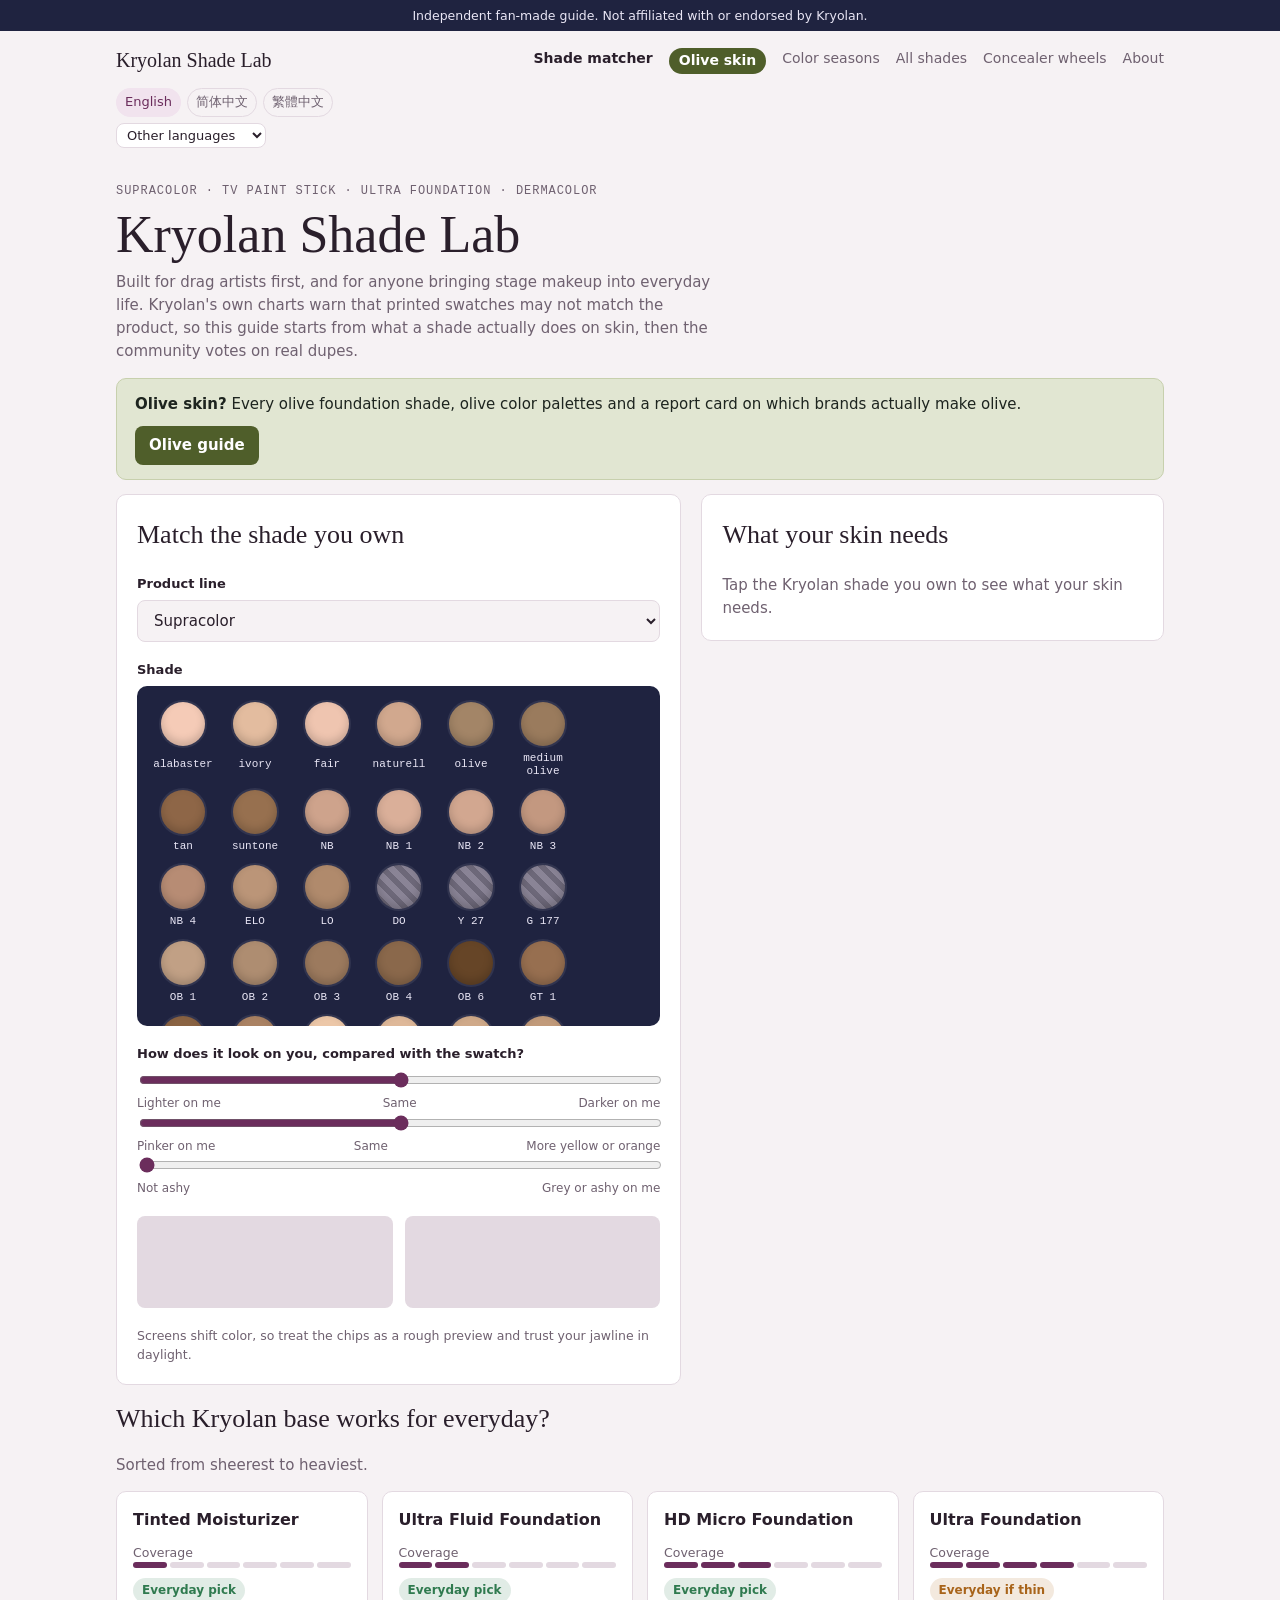
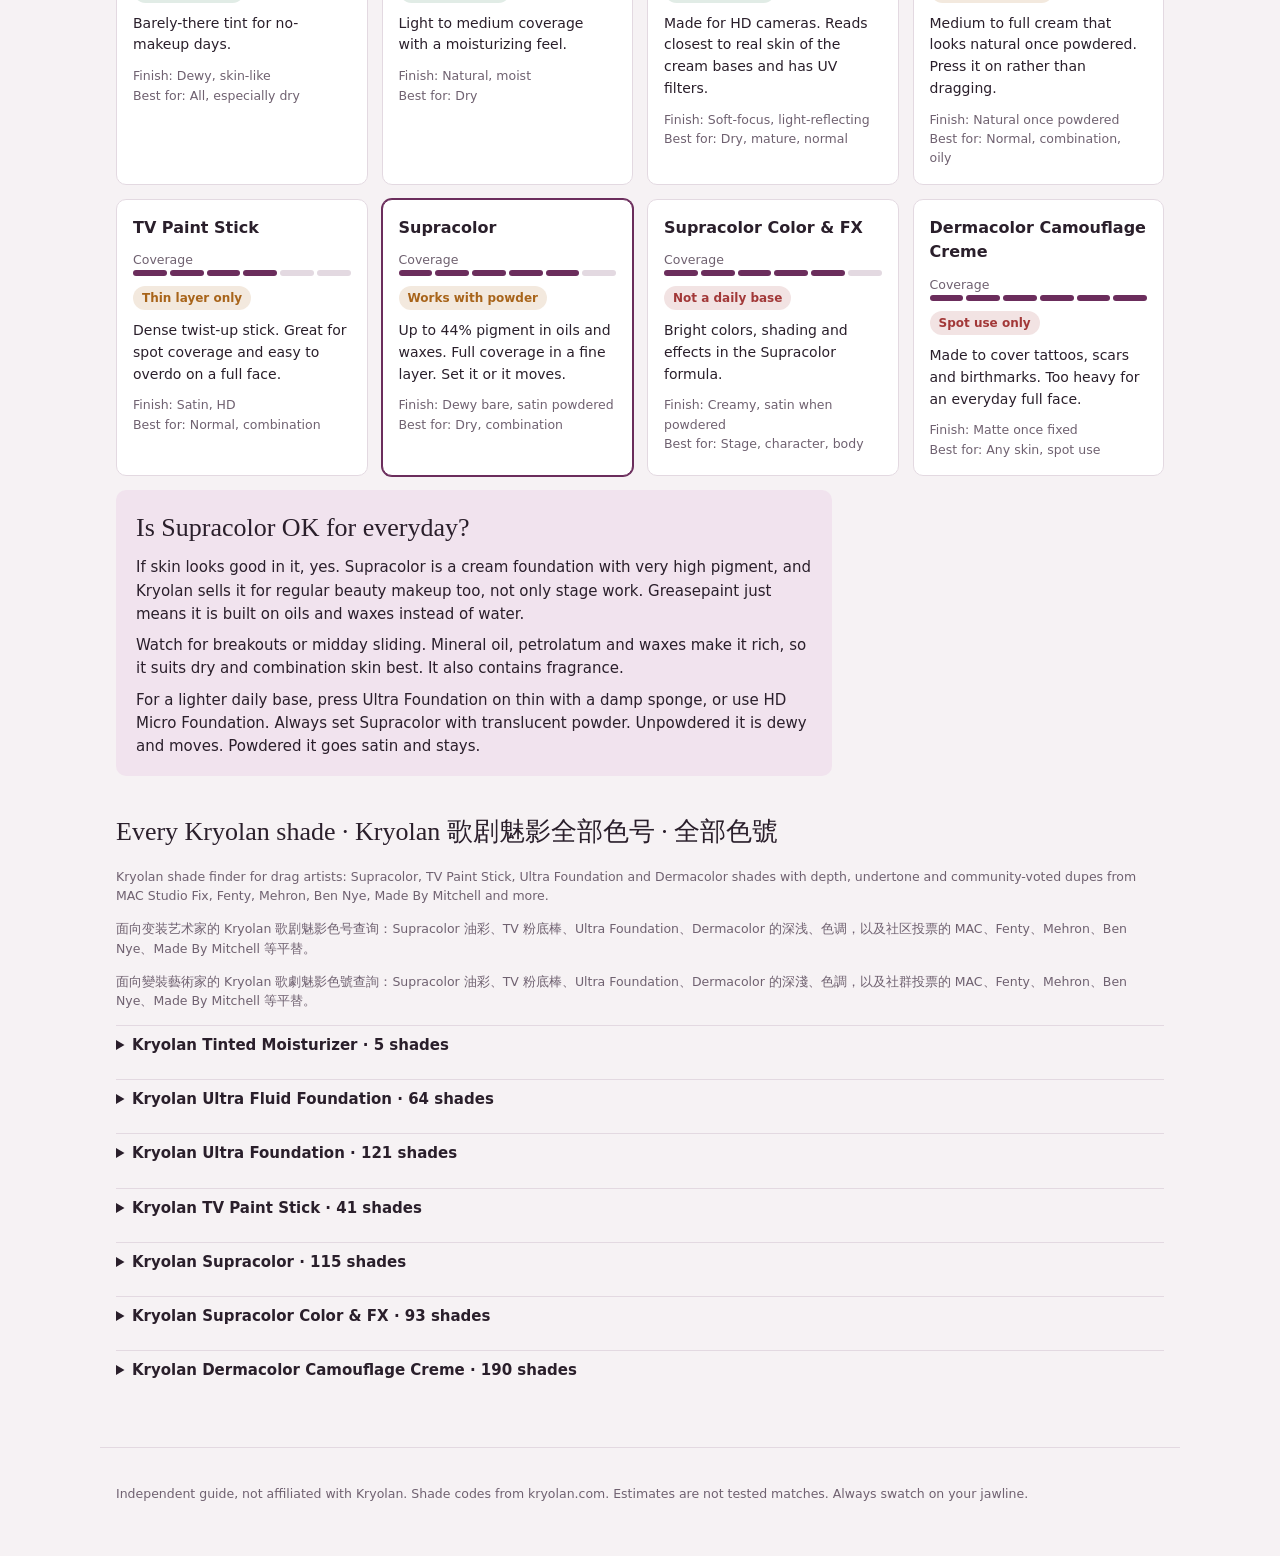
==== commit 8ea802b5: "Add files via upload" ====
--- a/index.html
+++ b/index.html
@@ -139,7 +139,7 @@
 <main class="wrap"><div id="view" class="sec"><h1>Kryolan Shade Lab</h1><p class="lede">Built for drag artists first, and for anyone bringing stage makeup into everyday life. Kryolan&#x27;s own charts warn that printed swatches may not match the product, so this guide starts from what a shade actually does on skin, then the community votes on real dupes.</p></div><section class="sec" id="directory"><h2>Every Kryolan shade · Kryolan 歌剧魅影全部色号 · 全部色號</h2>
 <p class="note">Kryolan shade finder for drag artists: Supracolor, TV Paint Stick, Ultra Foundation and Dermacolor shades with depth, undertone and community-voted dupes from MAC Studio Fix, Fenty, Mehron, Ben Nye, Made By Mitchell and more.</p><p class="note">面向变装艺术家的 Kryolan 歌剧魅影色号查询：Supracolor 油彩、TV 粉底棒、Ultra Foundation、Dermacolor 的深浅、色调，以及社区投票的 MAC、Fenty、Mehron、Ben Nye、Made By Mitchell 等平替。</p><p class="note">面向變裝藝術家的 Kryolan 歌劇魅影色號查詢：Supracolor 油彩、TV 粉底棒、Ultra Foundation、Dermacolor 的深淺、色調，以及社群投票的 MAC、Fenty、Mehron、Ben Nye、Made By Mitchell 等平替。</p><details><summary>Kryolan Tinted Moisturizer · 5 shades</summary><p class="dirlinks"><a href="#/shade/tm/tm-1">TM 1</a> <a href="#/shade/tm/tm-2">TM 2</a> <a href="#/shade/tm/tm-3">TM 3</a> <a href="#/shade/tm/tm-4">TM 4</a> <a href="#/shade/tm/tm-5">TM 5</a></p></details><details><summary>Kryolan Ultra Fluid Foundation · 64 shades</summary><p class="dirlinks"><a href="#/shade/uff/020">020</a> <a href="#/shade/uff/elo">ELO</a> <a href="#/shade/uff/lo">LO</a> <a href="#/shade/uff/nb-4">NB 4</a> <a href="#/shade/uff/do">DO</a> <a href="#/shade/uff/mo">MO</a> <a href="#/shade/uff/fair-olive">fair olive</a> <a href="#/shade/uff/yh">YH</a> <a href="#/shade/uff/df">DF</a> <a href="#/shade/uff/ob-2">OB 2</a> <a href="#/shade/uff/6-w">6 W</a> <a href="#/shade/uff/ob-3">OB 3</a> <a href="#/shade/uff/ob-4">OB 4</a> <a href="#/shade/uff/ivory">ivory</a> <a href="#/shade/uff/nb">NB</a> <a href="#/shade/uff/olive">olive</a> <a href="#/shade/uff/shibu">shibu</a> <a href="#/shade/uff/nb-2">NB 2</a> <a href="#/shade/uff/nb-3">NB 3</a> <a href="#/shade/uff/bn">BN</a> <a href="#/shade/uff/7-w">7 W</a> <a href="#/shade/uff/fs-36">FS 36</a> <a href="#/shade/uff/rds-2">RDS 2</a> <a href="#/shade/uff/9-w">9 W</a> <a href="#/shade/uff/8-w">8 W</a> <a href="#/shade/uff/10-w">10 W</a> <a href="#/shade/uff/malibu-tan">malibu tan</a> <a href="#/shade/uff/11-w">11 W</a> <a href="#/shade/uff/gt-1">GT 1</a> <a href="#/shade/uff/12-w">12 W</a> <a href="#/shade/uff/alabaster">alabaster</a> <a href="#/shade/uff/2-w">2 W</a> <a href="#/shade/uff/ob-1">OB 1</a> <a href="#/shade/uff/3-w">3 W</a> <a href="#/shade/uff/nb-1">NB 1</a> <a href="#/shade/uff/g-177">G 177</a> <a href="#/shade/uff/4-w">4 W</a> <a href="#/shade/uff/5-w">5 W</a> <a href="#/shade/uff/splo">SPLO</a> <a href="#/shade/uff/medium-olive">medium olive</a> <a href="#/shade/uff/deep-olive">deep olive</a> <a href="#/shade/uff/yellow-veil">yellow veil</a> <a href="#/shade/uff/suntan">suntan</a> <a href="#/shade/uff/ods-2">ODS 2</a> <a href="#/shade/uff/f-101">F 101</a> <a href="#/shade/uff/ods-1">ODS 1</a> <a href="#/shade/uff/fs-38">FS 38</a> <a href="#/shade/uff/fair">fair</a> <a href="#/shade/uff/lila">lila</a> <a href="#/shade/uff/010">010</a> <a href="#/shade/uff/002">002</a> <a href="#/shade/uff/rds-1">RDS 1</a> <a href="#/shade/uff/rb-3">RB 3</a> <a href="#/shade/uff/rds-3">RDS 3</a> <a href="#/shade/uff/tan-5">tan 5</a> <a href="#/shade/uff/gt-2">GT 2</a> <a href="#/shade/uff/ods-4">ODS 4</a> <a href="#/shade/uff/rds-7">RDS 7</a> <a href="#/shade/uff/1-w">1 W</a> <a href="#/shade/uff/rds-4">RDS 4</a> <a href="#/shade/uff/ods-3">ODS 3</a> <a href="#/shade/uff/665-p">665 P</a> <a href="#/shade/uff/white">white</a> <a href="#/shade/uff/tv-white">TV white</a></p></details><details><summary>Kryolan Ultra Foundation · 121 shades</summary><p class="dirlinks"><a href="#/shade/uf/rds-7">RDS 7</a> <a href="#/shade/uf/dp">DP</a> <a href="#/shade/uf/lavender-veil">lavender veil</a> <a href="#/shade/uf/green-neutralizer">green neutralizer</a> <a href="#/shade/uf/grey-green">grey green</a> <a href="#/shade/uf/pea-green">pea green</a> <a href="#/shade/uf/yh">YH</a> <a href="#/shade/uf/fair-olive">fair olive</a> <a href="#/shade/uf/ruf-1">RUF 1</a> <a href="#/shade/uf/ivory">ivory</a> <a href="#/shade/uf/nb">NB</a> <a href="#/shade/uf/fs-38">FS 38</a> <a href="#/shade/uf/sp-med-olive-2">SP. Med. Olive 2</a> <a href="#/shade/uf/yellow-veil">yellow veil</a> <a href="#/shade/uf/amber">amber</a> <a href="#/shade/uf/sp-med-olive-1">SP. Med. Olive 1</a> <a href="#/shade/uf/bs-4">BS 4</a> <a href="#/shade/uf/tv-white">TV white</a> <a href="#/shade/uf/dg">DG</a> <a href="#/shade/uf/tan-5">tan 5</a> <a href="#/shade/uf/pink-highlight">pink highlight</a> <a href="#/shade/uf/fair">fair</a> <a href="#/shade/uf/rn">RN</a> <a href="#/shade/uf/1-w">1 W</a> <a href="#/shade/uf/2-w">2 W</a> <a href="#/shade/uf/df">DF</a> <a href="#/shade/uf/orange-highlight">orange highlight</a> <a href="#/shade/uf/splo-1">SPLO 1</a> <a href="#/shade/uf/olive">olive</a> <a href="#/shade/uf/3-w">3 W</a> <a href="#/shade/uf/g-177">G 177</a> <a href="#/shade/uf/plantain">plantain</a> <a href="#/shade/uf/a-1">A 1</a> <a href="#/shade/uf/nb-1">NB 1</a> <a href="#/shade/uf/splo">SPLO</a> <a href="#/shade/uf/ruf-2">RUF 2</a> <a href="#/shade/uf/fs-42">FS 42</a> <a href="#/shade/uf/alabaster">alabaster</a> <a href="#/shade/uf/4-w">4 W</a> <a href="#/shade/uf/nb-2">NB 2</a> <a href="#/shade/uf/ob-1">OB 1</a> <a href="#/shade/uf/fs-45">FS 45</a> <a href="#/shade/uf/bn">BN</a> <a href="#/shade/uf/splo-3">SPLO 3</a> <a href="#/shade/uf/toast">toast</a> <a href="#/shade/uf/medium-olive">medium olive</a> <a href="#/shade/uf/elo">ELO</a> <a href="#/shade/uf/ob-2">OB 2</a> <a href="#/shade/uf/nb-3">NB 3</a> <a href="#/shade/uf/5-w">5 W</a> <a href="#/shade/uf/ruf-4">RUF 4</a> <a href="#/shade/uf/lo">LO</a> <a href="#/shade/uf/a-7">A 7</a> <a href="#/shade/uf/ob-3">OB 3</a> <a href="#/shade/uf/a-2">A 2</a> <a href="#/shade/uf/deep-olive">deep olive</a> <a href="#/shade/uf/fs-36">FS 36</a> <a href="#/shade/uf/fs-40">FS 40</a> <a href="#/shade/uf/mo">MO</a> <a href="#/shade/uf/splo-2">SPLO 2</a> <a href="#/shade/uf/nb-4">NB 4</a> <a href="#/shade/uf/rn-3">RN 3</a> <a href="#/shade/uf/ob-4">OB 4</a> <a href="#/shade/uf/y-27">Y 27</a> <a href="#/shade/uf/do">DO</a> <a href="#/shade/uf/rn-2">RN 2</a> <a href="#/shade/uf/spice">spice</a> <a href="#/shade/uf/nutmeg">nutmeg</a> <a href="#/shade/uf/ruddy-beige">ruddy beige</a> <a href="#/shade/uf/gt-1">GT 1</a> <a href="#/shade/uf/sp-med-olive-3">SP. Med. Olive 3</a> <a href="#/shade/uf/d-32-1">D 32.1</a> <a href="#/shade/uf/b-1">B 1</a> <a href="#/shade/uf/green-veil">green veil</a> <a href="#/shade/uf/molasses">molasses</a> <a href="#/shade/uf/101">101</a> <a href="#/shade/uf/cream">cream</a> <a href="#/shade/uf/pt-1">PT 1</a> <a href="#/shade/uf/pt-2">PT 2</a> <a href="#/shade/uf/ruf-3">RUF 3</a> <a href="#/shade/uf/shibu">shibu</a> <a href="#/shade/uf/725-a">725 A</a> <a href="#/shade/uf/pink-highlight-2">pink highlight 2</a> <a href="#/shade/uf/6-w">6 W</a> <a href="#/shade/uf/rds-1">RDS 1</a> <a href="#/shade/uf/rb-3">RB 3</a> <a href="#/shade/uf/suntan">suntan</a> <a href="#/shade/uf/8-w">8 W</a> <a href="#/shade/uf/pt-3">PT 3</a> <a href="#/shade/uf/ods-2">ODS 2</a> <a href="#/shade/uf/7-w">7 W</a> <a href="#/shade/uf/dbt">DBT</a> <a href="#/shade/uf/rb-4">RB 4</a> <a href="#/shade/uf/ods-1">ODS 1</a> <a href="#/shade/uf/9-w">9 W</a> <a href="#/shade/uf/rds-2">RDS 2</a> <a href="#/shade/uf/10-w">10 W</a> <a href="#/shade/uf/rds-3">RDS 3</a> <a href="#/shade/uf/v-25">V 25</a> <a href="#/shade/uf/12-w">12 W</a> <a href="#/shade/uf/malibu-tan">malibu tan</a> <a href="#/shade/uf/d-33-1">D 33.1</a> <a href="#/shade/uf/rds-4">RDS 4</a> <a href="#/shade/uf/cinnamon">cinnamon</a> <a href="#/shade/uf/cocoa">cocoa</a> <a href="#/shade/uf/ods-3">ODS 3</a> <a href="#/shade/uf/bs-2">BS 2</a> <a href="#/shade/uf/mauby">mauby</a> <a href="#/shade/uf/11-w">11 W</a> <a href="#/shade/uf/gt-2">GT 2</a> <a href="#/shade/uf/ods-4">ODS 4</a> <a href="#/shade/uf/v-26">V 26</a> <a href="#/shade/uf/d-35-1">D 35.1</a> <a href="#/shade/uf/v-20">V 20</a> <a href="#/shade/uf/665-o">665 O</a> <a href="#/shade/uf/665-p">665 P</a> <a href="#/shade/uf/bs-1">BS 1</a> <a href="#/shade/uf/v-23">V 23</a> <a href="#/shade/uf/bs-3">BS 3</a> <a href="#/shade/uf/white">white</a> <a href="#/shade/uf/black">black</a></p></details><details><summary>Kryolan TV Paint Stick · 41 shades</summary><p class="dirlinks"><a href="#/shade/tvps/ff-7">FF 7</a> <a href="#/shade/tvps/071">071</a> <a href="#/shade/tvps/070-white">070 white</a> <a href="#/shade/tvps/nb-2">NB 2</a> <a href="#/shade/tvps/nb">NB</a> <a href="#/shade/tvps/elo">ELO</a> <a href="#/shade/tvps/lo">LO</a> <a href="#/shade/tvps/406">406</a> <a href="#/shade/tvps/alabaster">alabaster</a> <a href="#/shade/tvps/1-w">1 W</a> <a href="#/shade/tvps/fs-47">FS 47</a> <a href="#/shade/tvps/ivory">ivory</a> <a href="#/shade/tvps/nb-1">NB 1</a> <a href="#/shade/tvps/3-w">3 W</a> <a href="#/shade/tvps/4-w">4 W</a> <a href="#/shade/tvps/fs-45">FS 45</a> <a href="#/shade/tvps/ob-1">OB 1</a> <a href="#/shade/tvps/fs-38">FS 38</a> <a href="#/shade/tvps/fs-36">FS 36</a> <a href="#/shade/tvps/g-165">G 165</a> <a href="#/shade/tvps/nb-3">NB 3</a> <a href="#/shade/tvps/ob-2">OB 2</a> <a href="#/shade/tvps/ob-3">OB 3</a> <a href="#/shade/tvps/do">DO</a> <a href="#/shade/tvps/y-27">Y 27</a> <a href="#/shade/tvps/303">303</a> <a href="#/shade/tvps/tv-white">TV white</a> <a href="#/shade/tvps/5-w">5 W</a> <a href="#/shade/tvps/6-w">6 W</a> <a href="#/shade/tvps/8-w">8 W</a> <a href="#/shade/tvps/fs-34">FS 34</a> <a href="#/shade/tvps/9-w">9 W</a> <a href="#/shade/tvps/10-w">10 W</a> <a href="#/shade/tvps/11-w">11 W</a> <a href="#/shade/tvps/d-33-1">D 33.1</a> <a href="#/shade/tvps/d-35-1">D 35.1</a> <a href="#/shade/tvps/2-w">2 W</a> <a href="#/shade/tvps/7-w">7 W</a> <a href="#/shade/tvps/ob-4">OB 4</a> <a href="#/shade/tvps/d-32-1">D 32.1</a> <a href="#/shade/tvps/12-w">12 W</a></p></details><details><summary>Kryolan Supracolor · 115 shades</summary><p class="dirlinks"><a href="#/shade/sc/alabaster">alabaster</a> <a href="#/shade/sc/ivory">ivory</a> <a href="#/shade/sc/fair">fair</a> <a href="#/shade/sc/naturell">naturell</a> <a href="#/shade/sc/olive">olive</a> <a href="#/shade/sc/medium-olive">medium olive</a> <a href="#/shade/sc/tan">tan</a> <a href="#/shade/sc/suntone">suntone</a> <a href="#/shade/sc/nb">NB</a> <a href="#/shade/sc/nb-1">NB 1</a> <a href="#/shade/sc/nb-2">NB 2</a> <a href="#/shade/sc/nb-3">NB 3</a> <a href="#/shade/sc/nb-4">NB 4</a> <a href="#/shade/sc/elo">ELO</a> <a href="#/shade/sc/lo">LO</a> <a href="#/shade/sc/do">DO</a> <a href="#/shade/sc/y-27">Y 27</a> <a href="#/shade/sc/g-177">G 177</a> <a href="#/shade/sc/ob-1">OB 1</a> <a href="#/shade/sc/ob-2">OB 2</a> <a href="#/shade/sc/ob-3">OB 3</a> <a href="#/shade/sc/ob-4">OB 4</a> <a href="#/shade/sc/ob-6">OB 6</a> <a href="#/shade/sc/gt-1">GT 1</a> <a href="#/shade/sc/gt-2">GT 2</a> <a href="#/shade/sc/pt-1">PT 1</a> <a href="#/shade/sc/1-w">1 W</a> <a href="#/shade/sc/2-w">2 W</a> <a href="#/shade/sc/3-w">3 W</a> <a href="#/shade/sc/4-w">4 W</a> <a href="#/shade/sc/5-w">5 W</a> <a href="#/shade/sc/6-w">6 W</a> <a href="#/shade/sc/7-w">7 W</a> <a href="#/shade/sc/8-w">8 W</a> <a href="#/shade/sc/9-w">9 W</a> <a href="#/shade/sc/10-w">10 W</a> <a href="#/shade/sc/11-w">11 W</a> <a href="#/shade/sc/12-w">12 W</a> <a href="#/shade/sc/fs-7">FS 7</a> <a href="#/shade/sc/fs-9">FS 9</a> <a href="#/shade/sc/fs-21">FS 21</a> <a href="#/shade/sc/fs-22">FS 22</a> <a href="#/shade/sc/fs-23">FS 23</a> <a href="#/shade/sc/fs-24">FS 24</a> <a href="#/shade/sc/fs-25">FS 25</a> <a href="#/shade/sc/fs-26">FS 26</a> <a href="#/shade/sc/fs-27">FS 27</a> <a href="#/shade/sc/fs-28">FS 28</a> <a href="#/shade/sc/fs-29">FS 29</a> <a href="#/shade/sc/fs-31">FS 31</a> <a href="#/shade/sc/fs-32">FS 32</a> <a href="#/shade/sc/fs-33">FS 33</a> <a href="#/shade/sc/fs-34">FS 34</a> <a href="#/shade/sc/fs-35">FS 35</a> <a href="#/shade/sc/fs-36">FS 36</a> <a href="#/shade/sc/fs-38">FS 38</a> <a href="#/shade/sc/fs-40">FS 40</a> <a href="#/shade/sc/fs-41">FS 41</a> <a href="#/shade/sc/fs-42">FS 42</a> <a href="#/shade/sc/fs-45">FS 45</a> <a href="#/shade/sc/fs-46">FS 46</a> <a href="#/shade/sc/fs-47">FS 47</a> <a href="#/shade/sc/fs-50">FS 50</a> <a href="#/shade/sc/fs-51">FS 51</a> <a href="#/shade/sc/fs-54">FS 54</a> <a href="#/shade/sc/fs-55">FS 55</a> <a href="#/shade/sc/fs-61">FS 61</a> <a href="#/shade/sc/fs-64">FS 64</a> <a href="#/shade/sc/fs-67">FS 67</a> <a href="#/shade/sc/fs-69">FS 69</a> <a href="#/shade/sc/n-1">N 1</a> <a href="#/shade/sc/n-2">N 2</a> <a href="#/shade/sc/n-3">N 3</a> <a href="#/shade/sc/n-5">N 5</a> <a href="#/shade/sc/n-6">N 6</a> <a href="#/shade/sc/n-9">N 9</a> <a href="#/shade/sc/n-10">N 10</a> <a href="#/shade/sc/n-12">N 12</a> <a href="#/shade/sc/v-4">V 4</a> <a href="#/shade/sc/v-5">V 5</a> <a href="#/shade/sc/v-10">V 10</a> <a href="#/shade/sc/v-12">V 12</a> <a href="#/shade/sc/v-13">V 13</a> <a href="#/shade/sc/v-14">V 14</a> <a href="#/shade/sc/v-15">V 15</a> <a href="#/shade/sc/v-16">V 16</a> <a href="#/shade/sc/v-17">V 17</a> <a href="#/shade/sc/v-18">V 18</a> <a href="#/shade/sc/v-19">V 19</a> <a href="#/shade/sc/v-20">V 20</a> <a href="#/shade/sc/v-22">V 22</a> <a href="#/shade/sc/v-23">V 23</a> <a href="#/shade/sc/ef-21">EF 21</a> <a href="#/shade/sc/ef-22">EF 22</a> <a href="#/shade/sc/ef-23">EF 23</a> <a href="#/shade/sc/ef-24">EF 24</a> <a href="#/shade/sc/ef-25">EF 25</a> <a href="#/shade/sc/ef-26">EF 26</a> <a href="#/shade/sc/ef-27">EF 27</a> <a href="#/shade/sc/ef-28">EF 28</a> <a href="#/shade/sc/ef-29">EF 29</a> <a href="#/shade/sc/ef-30">EF 30</a> <a href="#/shade/sc/ef-31">EF 31</a> <a href="#/shade/sc/ef-80">EF 80</a> <a href="#/shade/sc/ef-85">EF 85</a> <a href="#/shade/sc/ef-86">EF 86</a> <a href="#/shade/sc/d-32-1">D 32.1</a> <a href="#/shade/sc/d-32-2">D 32.2</a> <a href="#/shade/sc/d-32-3">D 32.3</a> <a href="#/shade/sc/d-32-4">D 32.4</a> <a href="#/shade/sc/d-33-1">D 33.1</a> <a href="#/shade/sc/d-33-2">D 33.2</a> <a href="#/shade/sc/d-35-1">D 35.1</a> <a href="#/shade/sc/death-flesh">death flesh</a> <a href="#/shade/sc/tv-white">TV white</a></p></details><details><summary>Kryolan Supracolor Color &amp; FX · 93 shades</summary><p class="dirlinks"><a href="#/shade/scfx/070">070</a> <a href="#/shade/scfx/071">071</a> <a href="#/shade/scfx/079">079</a> <a href="#/shade/scfx/080">080</a> <a href="#/shade/scfx/081">081</a> <a href="#/shade/scfx/082">082</a> <a href="#/shade/scfx/083">083</a> <a href="#/shade/scfx/086">086</a> <a href="#/shade/scfx/092">092</a> <a href="#/shade/scfx/094">094</a> <a href="#/shade/scfx/095">095</a> <a href="#/shade/scfx/098">098</a> <a href="#/shade/scfx/509">509</a> <a href="#/shade/scfx/510">510</a> <a href="#/shade/scfx/511">511</a> <a href="#/shade/scfx/512">512</a> <a href="#/shade/scfx/521">521</a> <a href="#/shade/scfx/522">522</a> <a href="#/shade/scfx/523">523</a> <a href="#/shade/scfx/032">032</a> <a href="#/shade/scfx/031">031</a> <a href="#/shade/scfx/075">075</a> <a href="#/shade/scfx/046">046</a> <a href="#/shade/scfx/047">047</a> <a href="#/shade/scfx/734">734</a> <a href="#/shade/scfx/416">416</a> <a href="#/shade/scfx/073">073</a> <a href="#/shade/scfx/074">074</a> <a href="#/shade/scfx/078">078</a> <a href="#/shade/scfx/089">089</a> <a href="#/shade/scfx/091">091</a> <a href="#/shade/scfx/101">101</a> <a href="#/shade/scfx/102">102</a> <a href="#/shade/scfx/459">459</a> <a href="#/shade/scfx/462">462</a> <a href="#/shade/scfx/449">449</a> <a href="#/shade/scfx/508">508</a> <a href="#/shade/scfx/503">503</a> <a href="#/shade/scfx/502">502</a> <a href="#/shade/scfx/545">545</a> <a href="#/shade/scfx/483">483</a> <a href="#/shade/scfx/303">303</a> <a href="#/shade/scfx/587">587</a> <a href="#/shade/scfx/626">626</a> <a href="#/shade/scfx/576">576</a> <a href="#/shade/scfx/579">579</a> <a href="#/shade/scfx/470">470</a> <a href="#/shade/scfx/482">482</a> <a href="#/shade/scfx/517">517</a> <a href="#/shade/scfx/088">088</a> <a href="#/shade/scfx/r-9">R 9</a> <a href="#/shade/scfx/r-19">R 19</a> <a href="#/shade/scfx/r-20">R 20</a> <a href="#/shade/scfx/r-21">R 21</a> <a href="#/shade/scfx/r-27">R 27</a> <a href="#/shade/scfx/r-30">R 30</a> <a href="#/shade/scfx/g-1">G 1</a> <a href="#/shade/scfx/g-7">G 7</a> <a href="#/shade/scfx/g-9">G 9</a> <a href="#/shade/scfx/g-16">G 16</a> <a href="#/shade/scfx/g-82">G 82</a> <a href="#/shade/scfx/g-108">G 108</a> <a href="#/shade/scfx/g-111">G 111</a> <a href="#/shade/scfx/b-21">B 21</a> <a href="#/shade/scfx/f-1">F 1</a> <a href="#/shade/scfx/f-2">F 2</a> <a href="#/shade/scfx/f-3">F 3</a> <a href="#/shade/scfx/f-5">F 5</a> <a href="#/shade/scfx/f-6">F 6</a> <a href="#/shade/scfx/f-7">F 7</a> <a href="#/shade/scfx/f-8">F 8</a> <a href="#/shade/scfx/f-11">F 11</a> <a href="#/shade/scfx/f-12">F 12</a> <a href="#/shade/scfx/f-14">F 14</a> <a href="#/shade/scfx/f-16">F 16</a> <a href="#/shade/scfx/f-17">F 17</a> <a href="#/shade/scfx/f-18">F 18</a> <a href="#/shade/scfx/f-25">F 25</a> <a href="#/shade/scfx/f-50">F 50</a> <a href="#/shade/scfx/f-52">F 52</a> <a href="#/shade/scfx/a-304">A 304</a> <a href="#/shade/scfx/tk-2">TK 2</a> <a href="#/shade/scfx/k-1">K 1</a> <a href="#/shade/scfx/mandarin-blue">mandarin blue</a> <a href="#/shade/scfx/shading-brown">shading brown</a> <a href="#/shade/scfx/shading-red">shading red</a> <a href="#/shade/scfx/purple-green">purple green</a> <a href="#/shade/scfx/youth-red">youth red</a> <a href="#/shade/scfx/silver-blue">silver blue</a> <a href="#/shade/scfx/death-grey">death grey</a> <a href="#/shade/scfx/neutralizer">neutralizer</a> <a href="#/shade/scfx/green">green</a> <a href="#/shade/scfx/blue">blue</a></p></details><details><summary>Kryolan Dermacolor Camouflage Creme · 190 shades</summary><p class="dirlinks"><a href="#/shade/dc/d-0">D 0</a> <a href="#/shade/dc/d-00">D 00</a> <a href="#/shade/dc/d-1">D 1</a> <a href="#/shade/dc/d-1-half">D 1 ½</a> <a href="#/shade/dc/d-2">D 2</a> <a href="#/shade/dc/d-2-half">D 2 ½</a> <a href="#/shade/dc/d-3">D 3</a> <a href="#/shade/dc/d-3-half">D 3 ½</a> <a href="#/shade/dc/d-4">D 4</a> <a href="#/shade/dc/d-4-half">D 4 ½</a> <a href="#/shade/dc/d-5">D 5</a> <a href="#/shade/dc/d-5-half">D 5 ½</a> <a href="#/shade/dc/d-6">D 6</a> <a href="#/shade/dc/d-7">D 7</a> <a href="#/shade/dc/d-8">D 8</a> <a href="#/shade/dc/d-9">D 9</a> <a href="#/shade/dc/d-10">D 10</a> <a href="#/shade/dc/d-11">D 11</a> <a href="#/shade/dc/d-12">D 12</a> <a href="#/shade/dc/d-13">D 13</a> <a href="#/shade/dc/d-14">D 14</a> <a href="#/shade/dc/d-15">D 15</a> <a href="#/shade/dc/d-16">D 16</a> <a href="#/shade/dc/d-17">D 17</a> <a href="#/shade/dc/d-17-a">D 17 A</a> <a href="#/shade/dc/d-18">D 18</a> <a href="#/shade/dc/d-19">D 19</a> <a href="#/shade/dc/d-20">D 20</a> <a href="#/shade/dc/d-21">D 21</a> <a href="#/shade/dc/d-22">D 22</a> <a href="#/shade/dc/d-25">D 25</a> <a href="#/shade/dc/d-28-a">D 28 A</a> <a href="#/shade/dc/d-30">D 30</a> <a href="#/shade/dc/d-31">D 31</a> <a href="#/shade/dc/d-32">D 32</a> <a href="#/shade/dc/d-34">D 34</a> <a href="#/shade/dc/d-40">D 40</a> <a href="#/shade/dc/d-50">D 50</a> <a href="#/shade/dc/d-51">D 51</a> <a href="#/shade/dc/d-53">D 53</a> <a href="#/shade/dc/d-54">D 54</a> <a href="#/shade/dc/d-55">D 55</a> <a href="#/shade/dc/d-56">D 56</a> <a href="#/shade/dc/d-57">D 57</a> <a href="#/shade/dc/d-58">D 58</a> <a href="#/shade/dc/d-59">D 59</a> <a href="#/shade/dc/d-61">D 61</a> <a href="#/shade/dc/d-62">D 62</a> <a href="#/shade/dc/d-63">D 63</a> <a href="#/shade/dc/d-64">D 64</a> <a href="#/shade/dc/d-65">D 65</a> <a href="#/shade/dc/d-66">D 66</a> <a href="#/shade/dc/d-67">D 67</a> <a href="#/shade/dc/d-69">D 69</a> <a href="#/shade/dc/d-70">D 70</a> <a href="#/shade/dc/d-71">D 71</a> <a href="#/shade/dc/d-77">D 77</a> <a href="#/shade/dc/d-80">D 80</a> <a href="#/shade/dc/d-81">D 81</a> <a href="#/shade/dc/d-100">D 100</a> <a href="#/shade/dc/d-101">D 101</a> <a href="#/shade/dc/d-102">D 102</a> <a href="#/shade/dc/d-110">D 110</a> <a href="#/shade/dc/d-128">D 128</a> <a href="#/shade/dc/d-129">D 129</a> <a href="#/shade/dc/d-132">D 132</a> <a href="#/shade/dc/d-134">D 134</a> <a href="#/shade/dc/d-191">D 191</a> <a href="#/shade/dc/d-192">D 192</a> <a href="#/shade/dc/d-193">D 193</a> <a href="#/shade/dc/d-194">D 194</a> <a href="#/shade/dc/d-195">D 195</a> <a href="#/shade/dc/d-13-5">D 13/5</a> <a href="#/shade/dc/d-13-5-l">D 13/5 L</a> <a href="#/shade/dc/d-13-14">D 13/14</a> <a href="#/shade/dc/d-13-14-l">D 13/14 L</a> <a href="#/shade/dc/d-13-16">D 13/16</a> <a href="#/shade/dc/d-13-20">D 13/20</a> <a href="#/shade/dc/d-14-5">D 14/5</a> <a href="#/shade/dc/d-14-20">D 14/20</a> <a href="#/shade/dc/d-16-5">D 16/5</a> <a href="#/shade/dc/d-16-20">D 16/20</a> <a href="#/shade/dc/d-19-55">D 19/55</a> <a href="#/shade/dc/d-20-5">D 20/5</a> <a href="#/shade/dc/d-21-64">D 21/64</a> <a href="#/shade/dc/d-21-65">D 21/65</a> <a href="#/shade/dc/d-4-5">D 4/5</a> <a href="#/shade/dc/d-53-64">D 53/64</a> <a href="#/shade/dc/d-55-66">D 55/66</a> <a href="#/shade/dc/d-58-59">D 58/59</a> <a href="#/shade/dc/d-62-19">D 62/19</a> <a href="#/shade/dc/d-71-62">D 71/62</a> <a href="#/shade/dc/d-1-w">D 1 W</a> <a href="#/shade/dc/d-2-w">D 2 W</a> <a href="#/shade/dc/d-3-w">D 3 W</a> <a href="#/shade/dc/d-4-w">D 4 W</a> <a href="#/shade/dc/d-5-w">D 5 W</a> <a href="#/shade/dc/d-6-w">D 6 W</a> <a href="#/shade/dc/d-7-w">D 7 W</a> <a href="#/shade/dc/d-8-w">D 8 W</a> <a href="#/shade/dc/d-9-w">D 9 W</a> <a href="#/shade/dc/d-10-w">D 10 W</a> <a href="#/shade/dc/d-11-w">D 11 W</a> <a href="#/shade/dc/d-nb">D NB</a> <a href="#/shade/dc/d-nb-2">D NB 2</a> <a href="#/shade/dc/d-nb-3">D NB 3</a> <a href="#/shade/dc/d-nb-4">D NB 4</a> <a href="#/shade/dc/d-ob-1">D OB 1</a> <a href="#/shade/dc/d-ob-2">D OB 2</a> <a href="#/shade/dc/d-ob-3">D OB 3</a> <a href="#/shade/dc/d-elo">D ELO</a> <a href="#/shade/dc/d-lo">D LO</a> <a href="#/shade/dc/d-do">D DO</a> <a href="#/shade/dc/d-fd">D FD</a> <a href="#/shade/dc/d-fd-1">D FD 1</a> <a href="#/shade/dc/d-fs-38">D FS 38</a> <a href="#/shade/dc/d-g-177">D G 177</a> <a href="#/shade/dc/d-g-178">D G 178</a> <a href="#/shade/dc/d-y-27">D Y 27</a> <a href="#/shade/dc/d-1-c">D 1 C</a> <a href="#/shade/dc/d-ef-80">D EF 80</a> <a href="#/shade/dc/d-ef-85">D EF 85</a> <a href="#/shade/dc/d-v-23">D V 23</a> <a href="#/shade/dc/d-j-1">D J 1</a> <a href="#/shade/dc/d-j-2">D J 2</a> <a href="#/shade/dc/d-j-4">D J 4</a> <a href="#/shade/dc/d-j-5">D J 5</a> <a href="#/shade/dc/d-j-6">D J 6</a> <a href="#/shade/dc/d-j-7">D J 7</a> <a href="#/shade/dc/d-j-8">D J 8</a> <a href="#/shade/dc/d-j-9">D J 9</a> <a href="#/shade/dc/d-dm-0">D DM 0</a> <a href="#/shade/dc/d-dm-half">D DM ½</a> <a href="#/shade/dc/d-dm-1">D DM 1</a> <a href="#/shade/dc/d-dm-1-quarter">D DM 1 ¼</a> <a href="#/shade/dc/d-dm-1-half">D DM 1 ½</a> <a href="#/shade/dc/d-dm-1-2third">D DM 1 ⅔</a> <a href="#/shade/dc/d-dm-1-3quarter">D DM 1 ¾</a> <a href="#/shade/dc/d-dm-2">D DM 2</a> <a href="#/shade/dc/d-dm-2-eighth">D DM 2 ⅛</a> <a href="#/shade/dc/d-dm-2-quarter">D DM 2 ¼</a> <a href="#/shade/dc/d-dm-2-half">D DM 2 ½</a> <a href="#/shade/dc/d-dm-2-2third">D DM 2 ⅔</a> <a href="#/shade/dc/d-dm-2-3quarter">D DM 2 ¾</a> <a href="#/shade/dc/d-dm-3">D DM 3</a> <a href="#/shade/dc/d-dm-4">D DM 4</a> <a href="#/shade/dc/d-dm-4-half">D DM 4 ½</a> <a href="#/shade/dc/d-dm-5">D DM 5</a> <a href="#/shade/dc/d-dm-5-quarter">D DM 5 ¼</a> <a href="#/shade/dc/d-dm-5-half">D DM 5 ½</a> <a href="#/shade/dc/d-dm-5-3quarter">D DM 5 ¾</a> <a href="#/shade/dc/d-dm-6">D DM 6</a> <a href="#/shade/dc/d-dm-7">D DM 7</a> <a href="#/shade/dc/d-ff-7">D FF 7</a> <a href="#/shade/dc/d-f-1">D F 1</a> <a href="#/shade/dc/d-f-2">D F 2</a> <a href="#/shade/dc/d-f-3">D F 3</a> <a href="#/shade/dc/d-f-17">D F 17</a> <a href="#/shade/dc/d-f-52">D F 52</a> <a href="#/shade/dc/d-r-21">D R 21</a> <a href="#/shade/dc/d-070-white">D 070 white</a> <a href="#/shade/dc/d-071">D 071</a> <a href="#/shade/dc/d-079">D 079</a> <a href="#/shade/dc/d-080">D 080</a> <a href="#/shade/dc/d-089">D 089</a> <a href="#/shade/dc/d-095">D 095</a> <a href="#/shade/dc/d-041">D 041</a> <a href="#/shade/dc/d-043">D 043</a> <a href="#/shade/dc/d-305">D 305</a> <a href="#/shade/dc/d-375">D 375</a> <a href="#/shade/dc/d-406">D 406</a> <a href="#/shade/dc/d-508">D 508</a> <a href="#/shade/dc/d-509">D 509</a> <a href="#/shade/dc/d-510">D 510</a> <a href="#/shade/dc/d-511">D 511</a> <a href="#/shade/dc/d-512">D 512</a> <a href="#/shade/dc/d-517">D 517</a> <a href="#/shade/dc/d-545">D 545</a> <a href="#/shade/dc/d-546">D 546</a> <a href="#/shade/dc/d-701">D 701</a> <a href="#/shade/dc/d-707">D 707</a> <a href="#/shade/dc/d-732">D 732</a> <a href="#/shade/dc/d-733">D 733</a> <a href="#/shade/dc/d-734">D 734</a> <a href="#/shade/dc/d-1742">D 1742</a> <a href="#/shade/dc/orange-neutralizer">orange neutralizer</a> <a href="#/shade/dc/yellow-neutralizer">yellow neutralizer</a> <a href="#/shade/dc/green-veil">green veil</a> <a href="#/shade/dc/lavender-veil">lavender veil</a> <a href="#/shade/dc/red-b">red B</a></p></details></section></main>
 <footer class="foot"><p id="foot">Independent guide, not affiliated with Kryolan. Shade codes from kryolan.com. Estimates are not tested matches. Always swatch on your jawline.</p></footer>
-<script type="application/json" id="ksl-data">{"i18n": {"en": {"html_lang": "en", "label": "English", "site_name": "Kryolan Shade Lab", "tagline": "An independent shade guide for Kryolan makeup", "banner": "Independent fan-made guide. Not affiliated with or endorsed by Kryolan.", "nav_home": "Shade matcher", "nav_lines": "All shades", "nav_wheels": "Concealer wheels", "nav_about": "About", "lang_label": "Language", "translate_other": "Other languages", "translate_go": "Translate", "home_title": "Kryolan Shade Lab: Kryolan shade finder and dupes for drag artists", "home_desc": "Kryolan shade finder for drag artists: Supracolor, TV Paint Stick, Ultra Foundation and Dermacolor shades with depth, undertone and community-voted dupes from MAC Studio Fix, Fenty, Mehron, Ben Nye, Made By Mitchell and more.", "home_lede": "Built for drag artists first, and for anyone bringing stage makeup into everyday life. Kryolan's own charts warn that printed swatches may not match the product, so this guide starts from what a shade actually does on skin, then the community votes on real dupes.", "matcher_h": "Match the shade you own", "pick_line": "Product line", "pick_shade": "Shade", "how_looks": "How does it look on you, compared with the swatch?", "lighter_on_me": "Lighter on me", "same": "Same", "darker_on_me": "Darker on me", "pinker_on_me": "Pinker on me", "yellower_on_me": "More yellow or orange", "not_ashy": "Not ashy", "ashy_on_me": "Grey or ashy on me", "chart_estimate": "chart estimate", "on_your_skin": "on you", "screen_note": "Screens shift color, so treat the chips as a rough preview and trust your jawline in daylight.", "needs_h": "What your skin needs", "depth": "Depth", "undertone": "Undertone", "formula": "Formula", "start_here": "Starting ranges in other brands", "ranges_note": "Built from depth and undertone, so these are where to start swatching, not tested dupes. Community-voted dupes are on each shade page.", "next_pan": "Next Kryolan shade to try", "fix_h": "Fix it with what you have", "fix_lighter": "Mix in a little of a lighter shade, or apply thinner so more skin shows through.", "fix_darker": "Mix in a little of a deeper W shade, or bronze over it.", "fix_orange": "It is pulling orange. Cut it with a touch of NB or a cooler shade.", "fix_pink": "It is pulling pink. Add a dot of a W or yellow-based shade.", "fix_ashy": "Ashy usually means too light or too cool. Warm it up and go a step deeper.", "fix_none": "No correction needed. Set it with translucent powder.", "keep_shade": "Keep this shade. It already matches.", "wheel_pick": "Concealer wheel for you", "open_shade_page": "Open the shade page and vote", "depth_words": ["very fair", "fair", "light", "light-medium", "medium", "medium", "tan", "medium-deep", "deep", "very deep"], "u_cool": "cool / pink", "u_coolneutral": "cool-neutral", "u_neutral": "neutral", "u_warmneutral": "warm-neutral", "u_warm": "warm / golden", "u_olive": "olive", "w_cool": "cool", "w_neutral": "neutral", "w_warm": "warm", "w_olive": "neutral or olive", "conf_med": "Estimate", "conf_low": "Rough estimate", "conf_unknown": "Not mapped yet", "conf_note": "Kryolan does not publish color values. Depth and undertone here are starting estimates from the shade family until enough people vote.", "unknown_shade": "We do not have a reliable read on this shade yet. If you own it, vote on its depth and undertone below so everyone gets a real answer.", "kind_fx": "Color and effects shade", "kind_corrector": "Corrector or neutralizer", "fx_note": "This is a color, effects or body shade, so it has no skin depth. You can still add and vote on dupes from other brands.", "corrector_note": "Correctors cancel discoloration under foundation. Lavender brightens sallow skin, green calms redness, orange and red cancel blue-grey shadows on medium to deep skin, yellow evens out purple tones.", "shelf_h": "Which Kryolan base works for everyday?", "shelf_lede": "Sorted from sheerest to heaviest.", "coverage": "Coverage", "finish": "Finish", "best_for": "Best for", "ev_yes": "Everyday pick", "ev_thin": "Everyday if thin", "ev_maybe": "Thin layer only", "ev_powder": "Works with powder", "ev_spot": "Spot use only", "ev_no": "Not a daily base", "f_tm": "Barely-there tint for no-makeup days.", "f_tm_fin": "Dewy, skin-like", "f_tm_skin": "All, especially dry", "f_uff": "Light to medium coverage with a moisturizing feel.", "f_uff_fin": "Natural, moist", "f_uff_skin": "Dry", "f_hd": "Made for HD cameras. Reads closest to real skin of the cream bases and has UV filters.", "f_hd_fin": "Soft-focus, light-reflecting", "f_hd_skin": "Dry, mature, normal", "f_uf": "Medium to full cream that looks natural once powdered. Press it on rather than dragging.", "f_uf_fin": "Natural once powdered", "f_uf_skin": "Normal, combination, oily", "f_tvps": "Dense twist-up stick. Great for spot coverage and easy to overdo on a full face.", "f_tvps_fin": "Satin, HD", "f_tvps_skin": "Normal, combination", "f_sc": "Up to 44% pigment in oils and waxes. Full coverage in a fine layer. Set it or it moves.", "f_sc_fin": "Dewy bare, satin powdered", "f_sc_skin": "Dry, combination", "f_scfx": "Bright colors, shading and effects in the Supracolor formula.", "f_scfx_fin": "Creamy, satin when powdered", "f_scfx_skin": "Stage, character, body", "f_dc": "Made to cover tattoos, scars and birthmarks. Too heavy for an everyday full face.", "f_dc_fin": "Matte once fixed", "f_dc_skin": "Any skin, spot use", "wheels_h": "Concealer wheels and trios", "wheels_lede": "Which Kryolan wheel fits which skin. Picks for wheels with clear contents are ours. The rest are decided by votes.", "wheel_contains": "Contains", "wheel_best_for": "Best for", "wh_fair": "Fair to light skin", "wh_lightwarm": "Light-medium warm skin", "wh_lightneutral": "Light to light-medium neutral or olive skin", "wh_deep": "Deep skin", "wh_correct": "Color correcting on any skin", "wh_corr_red": "Medium skin with blue or grey shadows", "wh_mixed": "Mixed depths. Votes decide", "dupes_h": "Community dupes", "dupes_lede": "Votes decide which shade in another brand really matches. A dupe is confirmed once at least three people agree and more people agree than disagree.", "add_dupe": "Suggest a dupe", "brand": "Brand", "product": "Product", "shade_name": "Shade", "submit": "Add dupe", "vote_up": "Matches", "vote_down": "Does not match", "confirmed": "Confirmed", "no_dupes_yet": "No dupes yet. Be the first to suggest one.", "voting_off": "Voting turns on once the site owner connects the vote database.", "signin_fail": "Could not connect to voting. Check your connection and reload.", "thanks_vote": "Vote saved.", "thanks_dupe": "Dupe added. Thanks for helping.", "consensus_h": "What owners say", "votes_n": "votes", "no_consensus": "No votes yet.", "vote_depth": "Its depth on skin", "vote_undertone": "Its undertone", "cast_vote": "Save my vote", "same_code_h": "Same code in other Kryolan lines", "nearest_h": "Nearby Kryolan shades", "est_ranges_h": "Starting ranges in other brands", "community_only": "These brands have no depth code in their shade names, so only community votes can match them", "findation_note": "Found your match in MAC, Fenty or another big brand? Enter it on Findation.com to translate it into thousands of other foundations.", "supra_h": "Is Supracolor OK for everyday?", "supra_p1": "If skin looks good in it, yes. Supracolor is a cream foundation with very high pigment, and Kryolan sells it for regular beauty makeup too, not only stage work. Greasepaint just means it is built on oils and waxes instead of water.", "supra_p2": "Watch for breakouts or midday sliding. Mineral oil, petrolatum and waxes make it rich, so it suits dry and combination skin best. It also contains fragrance.", "supra_p3": "For a lighter daily base, press Ultra Foundation on thin with a damp sponge, or use HD Micro Foundation. Always set Supracolor with translucent powder. Unpowdered it is dewy and moves. Powdered it goes satin and stays.", "about_h": "About this site", "about_p1": "Kryolan Shade Lab is an independent, fan-made guide. It is not run by, affiliated with or endorsed by Kryolan Professional Make-up GmbH. Kryolan and its product names are trademarks of their owner and are used here only to identify the products.", "about_p2": "Thank you to Kryolan for decades of makeup that film, theater and beauty artists trust. This site exists because those products deserve to reach everyday makeup wearers too, and finding the right shade online should be easy.", "about_p3": "Shade codes come from Kryolan's own product pages. Kryolan does not publish color values, so depth and undertone start as estimates from each shade family. Owner votes replace the estimates, and dupes are confirmed by votes, not by us.", "about_p4": "Spotted a missing or wrong shade? Report it on the shade page.", "footer": "Independent guide, not affiliated with Kryolan. Shade codes from kryolan.com. Estimates are not tested matches. Always swatch on your jawline.", "shade_title": "Kryolan {line} {code}: shade match, undertone and dupes", "shade_desc": "Kryolan {line} shade {code}: {depth} depth, {under} undertone. Community-voted dupes and starting matches in MAC, Fenty, Estee Lauder and more.", "shade_desc_fx": "Kryolan {line} shade {code}. Community-voted dupes from other brands.", "line_title": "Kryolan {line}: every shade, undertone and dupe", "line_desc": "All {n} Kryolan {line} shades with depth, undertone estimates and community-voted dupes.", "lines_title": "Every Kryolan foundation shade", "lines_desc": "Every Kryolan foundation and cream makeup shade, grouped by product line.", "wheels_title": "Kryolan concealer wheel guide: which circle fits your skin", "wheels_desc": "Which Kryolan Concealer Circle or Ultra Foundation Trio fits fair, medium, olive and deep skin, plus color correcting.", "about_title": "About Kryolan Shade Lab", "about_desc": "An independent fan-made Kryolan shade guide.", "shades_n": "shades", "back_line": "All {line} shades", "report_h": "Wrong or missing shade?", "report_ph": "What is wrong? For example: this shade is discontinued, or the code is misspelled", "report_btn": "Send report", "report_ok": "Report sent. Thank you.", "error_generic": "Something went wrong. Try again.", "pick_prompt": "Tap the Kryolan shade you own to see what your skin needs.", "nav_seasons": "Color seasons", "nav_olive": "Olive skin", "olive_banner_h": "Olive skin?", "olive_banner_p": "Every olive foundation shade, olive color palettes and a report card on which brands actually make olive.", "olive_banner_cta": "Olive guide", "olive_callout": "This is an olive shade. The olive guide has every olive match and your palettes."}, "zh-Hans": {"html_lang": "zh-Hans", "label": "简体中文", "site_name": "Kryolan 色号实验室", "tagline": "Kryolan 歌剧魅影独立色号指南", "banner": "独立粉丝制作的指南，与 Kryolan 官方无关，也未获其认可。", "nav_home": "色号匹配", "nav_lines": "全部色号", "nav_wheels": "遮瑕盘", "nav_about": "关于", "lang_label": "语言", "translate_other": "其他语言", "translate_go": "翻译", "home_title": "Kryolan 歌剧魅影色号实验室：变装艺术家的色号查询与平替", "home_desc": "面向变装艺术家的 Kryolan 歌剧魅影色号查询：Supracolor 油彩、TV 粉底棒、Ultra Foundation、Dermacolor 的深浅、色调，以及社区投票的 MAC、Fenty、Mehron、Ben Nye、Made By Mitchell 等平替。", "home_lede": "首先为变装艺术家打造，也适合把舞台妆带进日常的每一个人。Kryolan 官方色卡也提示，色卡颜色可能与实物不同，所以本指南从色号上脸的真实效果出发，再由社区投票确认真正的平替。", "matcher_h": "匹配你手上的色号", "pick_line": "产品系列", "pick_shade": "色号", "how_looks": "上脸后和色卡相比有什么不同？", "lighter_on_me": "上脸更浅", "same": "一样", "darker_on_me": "上脸更深", "pinker_on_me": "上脸更粉", "yellower_on_me": "更黄或更橘", "not_ashy": "不发灰", "ashy_on_me": "上脸发灰", "chart_estimate": "色卡估计", "on_your_skin": "上脸效果", "screen_note": "屏幕会偏色，色块仅供粗略参考，请在自然光下以下颌线试色为准。", "needs_h": "你的肤色需要", "depth": "深浅", "undertone": "色调", "formula": "质地", "start_here": "其他品牌的起始色号范围", "ranges_note": "根据深浅和色调推算，只是试色的起点，不是实测平替。社区投票的平替在每个色号页面。", "next_pan": "下一个可以试的 Kryolan 色号", "fix_h": "用现有产品调整", "fix_lighter": "混入少量更浅的色号，或者薄涂让皮肤透出来。", "fix_darker": "混入少量更深的 W 色号，或者叠一层修容。", "fix_orange": "偏橘了。加一点 NB 或更冷的色号中和。", "fix_pink": "偏粉了。加一点 W 或偏黄的色号。", "fix_ashy": "发灰通常是太浅或太冷。换更暖、深一阶的色号。", "fix_none": "不需要调整。用透明散粉定妆即可。", "keep_shade": "保留这个色号，已经很合适。", "wheel_pick": "适合你的遮瑕盘", "open_shade_page": "打开色号页面并投票", "depth_words": ["极白", "白皙", "浅色", "浅中色", "中等", "中等", "小麦色", "中深色", "深色", "极深"], "u_cool": "冷调／偏粉", "u_coolneutral": "冷中性", "u_neutral": "中性", "u_warmneutral": "暖中性", "u_warm": "暖调／偏金", "u_olive": "橄榄调", "w_cool": "冷调", "w_neutral": "中性", "w_warm": "暖调", "w_olive": "中性或橄榄调", "conf_med": "估计值", "conf_low": "粗略估计", "conf_unknown": "尚未归类", "conf_note": "Kryolan 不公布颜色数值。在投票足够之前，这里的深浅和色调是根据色号系列推算的起始估计。", "unknown_shade": "我们还没有这个色号的可靠数据。如果你有这个色号，请在下方为它的深浅和色调投票。", "kind_fx": "彩色或特效色号", "kind_corrector": "校色或中和色", "fx_note": "这是彩色、特效或身体彩绘色号，没有肤色深浅。你仍然可以添加其他品牌的平替并投票。", "corrector_note": "校色产品在粉底下中和瑕疵颜色。紫色提亮暗黄，绿色遮红，橘色和红色中和中深肤色的青灰黑眼圈，黄色修饰发紫的部位。", "shelf_h": "哪款 Kryolan 底妆适合日常？", "shelf_lede": "从最轻薄到最厚重排列。", "coverage": "遮瑕力", "finish": "妆效", "best_for": "适合", "ev_yes": "日常首选", "ev_thin": "薄涂可日常", "ev_maybe": "只宜薄涂", "ev_powder": "定妆后可用", "ev_spot": "仅局部使用", "ev_no": "不适合日常底妆", "f_tm": "几乎无妆感的润色，适合素颜日。", "f_tm_fin": "水润，像皮肤", "f_tm_skin": "所有肤质，尤其干皮", "f_uff": "轻到中等遮瑕，带滋润感。", "f_uff_fin": "自然水润", "f_uff_skin": "干皮", "f_hd": "为高清镜头设计，是膏状底妆里最接近真实皮肤的一款，含防晒成分。", "f_hd_fin": "柔焦，反光", "f_hd_skin": "干皮、熟龄肌、中性肌", "f_uf": "中到高遮瑕的膏状粉底，定妆后很自然。请按压上妆，不要来回推。", "f_uf_fin": "定妆后自然", "f_uf_skin": "中性、混合、油皮", "f_tvps": "高浓度旋转粉底棒，局部遮瑕很好，全脸容易过厚。", "f_tvps_fin": "缎光，高清", "f_tvps_skin": "中性、混合肌", "f_sc": "颜料含量高达 44%，以油和蜡为基底，薄薄一层就高遮瑕。必须定妆，否则会移位。", "f_sc_fin": "不定妆水光，定妆后缎光", "f_sc_skin": "干皮、混合肌", "f_scfx": "Supracolor 质地的亮色、阴影和特效色。", "f_scfx_fin": "膏状，定妆后缎光", "f_scfx_skin": "舞台、角色妆、身体彩绘", "f_dc": "用于遮盖纹身、疤痕和胎记。全脸日常使用太厚重。", "f_dc_fin": "定妆后哑光", "f_dc_skin": "所有肤质，局部使用", "wheels_h": "遮瑕盘与三色盘", "wheels_lede": "哪款 Kryolan 遮瑕盘适合哪种肤色。内容明确的盘由我们推荐，其余由投票决定。", "wheel_contains": "包含", "wheel_best_for": "适合", "wh_fair": "白皙到浅色肌肤", "wh_lightwarm": "浅中暖调肌肤", "wh_lightneutral": "浅到浅中色的中性或橄榄调肌肤", "wh_deep": "深色肌肤", "wh_correct": "各种肤色校色", "wh_corr_red": "有青灰黑眼圈的中等肤色", "wh_mixed": "深浅混合，由投票决定", "dupes_h": "社区平替", "dupes_lede": "由投票决定其他品牌哪个色号真正匹配。至少三人认同且认同多于反对时，平替即被确认。", "add_dupe": "推荐平替", "brand": "品牌", "product": "产品", "shade_name": "色号", "submit": "添加平替", "vote_up": "匹配", "vote_down": "不匹配", "confirmed": "已确认", "no_dupes_yet": "还没有平替，来推荐第一个吧。", "voting_off": "网站管理员连接投票数据库后即可投票。", "signin_fail": "无法连接投票服务，请检查网络后刷新。", "thanks_vote": "投票已保存。", "thanks_dupe": "平替已添加，谢谢你的帮助。", "consensus_h": "用户怎么说", "votes_n": "票", "no_consensus": "还没有投票。", "vote_depth": "上脸深浅", "vote_undertone": "色调", "cast_vote": "保存我的投票", "same_code_h": "其他 Kryolan 系列中的同一色号", "nearest_h": "相近的 Kryolan 色号", "est_ranges_h": "其他品牌的起始色号范围", "community_only": "这些品牌的色号名称不含深浅编码，只能通过社区投票匹配", "findation_note": "在 MAC、Fenty 或其他大牌找到了匹配色号？在 Findation.com 输入它，就能换算成上千款其他粉底的色号。", "supra_h": "Supracolor 油彩适合日常吗？", "supra_p1": "如果上脸好看，就适合。Supracolor 是高颜料含量的膏状粉底，Kryolan 也把它用于日常美妆，不只是舞台。油彩只是说明它以油和蜡为基底，而不是水。", "supra_p2": "注意是否闷痘或中午脱妆。矿物油、凡士林和蜡让它很滋润，最适合干皮和混合肌。它也含有香精。", "supra_p3": "想要更轻薄的日常底妆，可以用湿海绵薄薄按压 Ultra Foundation，或者用 HD Micro Foundation。Supracolor 一定要用透明散粉定妆。不定妆水光但会移位，定妆后缎光持久。", "about_h": "关于本站", "about_p1": "Kryolan 色号实验室是独立的粉丝制作指南，不由 Kryolan Professional Make-up GmbH 运营，与其无关，也未获其认可。Kryolan 及其产品名称是其所有者的商标，本站仅用于指代产品。", "about_p2": "感谢 Kryolan 数十年来为电影、舞台和美妆化妆师提供值得信赖的产品。本站希望这些产品也能被日常化妆的人了解，并让在线找色号变得简单。", "about_p3": "色号来自 Kryolan 官方产品页面。Kryolan 不公布颜色数值，所以深浅和色调先由色号系列推算。用户投票会取代估计值，平替由投票确认，而不是由我们决定。", "about_p4": "发现缺少或错误的色号？请在色号页面反馈。", "footer": "独立指南，与 Kryolan 官方无关。色号来自 kryolan.com。估计值不是实测匹配，请务必在下颌线试色。", "shade_title": "Kryolan 歌剧魅影 {line} {code}：色号匹配、色调与平替", "shade_desc": "Kryolan 歌剧魅影 {line} 色号 {code}：{depth}，{under}。社区投票的平替，以及 MAC、Fenty、雅诗兰黛等品牌的起始匹配。", "shade_desc_fx": "Kryolan 歌剧魅影 {line} 色号 {code}。社区投票的其他品牌平替。", "line_title": "Kryolan 歌剧魅影 {line}：全部色号、色调与平替", "line_desc": "Kryolan {line} 全部 {n} 个色号，含深浅、色调估计和社区投票平替。", "lines_title": "Kryolan 歌剧魅影全部粉底色号", "lines_desc": "按产品系列整理的 Kryolan 全部粉底和膏状彩妆色号。", "wheels_title": "Kryolan 遮瑕盘指南：哪款适合你的肤色", "wheels_desc": "哪款 Kryolan 遮瑕盘或 Ultra Foundation 三色盘适合白皙、中等、橄榄调和深色肌肤，以及校色。", "about_title": "关于 Kryolan 色号实验室", "about_desc": "独立粉丝制作的 Kryolan 色号指南。", "shades_n": "个色号", "back_line": "{line} 全部色号", "report_h": "色号有误或缺失？", "report_ph": "哪里有问题？例如：这个色号已停产，或代码拼写错误", "report_btn": "发送反馈", "report_ok": "反馈已发送，谢谢。", "error_generic": "出错了，请重试。", "pick_prompt": "点选你手上的 Kryolan 色号，查看你的肤色需要什么。", "nav_seasons": "色彩季型", "nav_olive": "橄榄皮", "olive_banner_h": "橄榄皮？", "olive_banner_p": "所有橄榄调粉底色号、橄榄皮配色，以及哪些品牌真正做橄榄色的评分表。", "olive_banner_cta": "橄榄皮指南", "olive_callout": "这是橄榄调色号。橄榄皮指南里有所有橄榄色匹配和你的配色。"}, "zh-Hant": {"html_lang": "zh-Hant", "label": "繁體中文", "site_name": "Kryolan 色號實驗室", "tagline": "Kryolan 歌劇魅影獨立色號指南", "banner": "獨立粉絲製作的指南，與 Kryolan 官方無關，也未獲其認可。", "nav_home": "色號匹配", "nav_lines": "全部色號", "nav_wheels": "遮瑕盤", "nav_about": "關於", "lang_label": "語言", "translate_other": "其他語言", "translate_go": "翻譯", "home_title": "Kryolan 歌劇魅影色號實驗室：變裝藝術家的色號查詢與平替", "home_desc": "面向變裝藝術家的 Kryolan 歌劇魅影色號查詢：Supracolor 油彩、TV 粉底棒、Ultra Foundation、Dermacolor 的深淺、色調，以及社群投票的 MAC、Fenty、Mehron、Ben Nye、Made By Mitchell 等平替。", "home_lede": "首先為變裝藝術家打造，也適合把舞台妝帶進日常的每一個人。Kryolan 官方色卡也提示，色卡顏色可能與實物不同，所以本指南從色號上臉的真實效果出發，再由社群投票確認真正的平替。", "matcher_h": "匹配你手上的色號", "pick_line": "產品系列", "pick_shade": "色號", "how_looks": "上臉後和色卡相比有什麼不同？", "lighter_on_me": "上臉更淺", "same": "一樣", "darker_on_me": "上臉更深", "pinker_on_me": "上臉更粉", "yellower_on_me": "更黃或更橘", "not_ashy": "不發灰", "ashy_on_me": "上臉發灰", "chart_estimate": "色卡估計", "on_your_skin": "上臉效果", "screen_note": "螢幕會偏色，色塊僅供粗略參考，請在自然光下以下顎線試色為準。", "needs_h": "你的膚色需要", "depth": "深淺", "undertone": "色調", "formula": "質地", "start_here": "其他品牌的起始色號範圍", "ranges_note": "根據深淺和色調推算，只是試色的起點，不是實測平替。社群投票的平替在每個色號頁面。", "next_pan": "下一個可以試的 Kryolan 色號", "fix_h": "用現有產品調整", "fix_lighter": "混入少量更淺的色號，或者薄擦讓皮膚透出來。", "fix_darker": "混入少量更深的 W 色號，或者疊一層修容。", "fix_orange": "偏橘了。加一點 NB 或更冷的色號中和。", "fix_pink": "偏粉了。加一點 W 或偏黃的色號。", "fix_ashy": "發灰通常是太淺或太冷。換更暖、深一階的色號。", "fix_none": "不需要調整。用透明蜜粉定妝即可。", "keep_shade": "保留這個色號，已經很合適。", "wheel_pick": "適合你的遮瑕盤", "open_shade_page": "打開色號頁面並投票", "depth_words": ["極白", "白皙", "淺色", "淺中色", "中等", "中等", "小麥色", "中深色", "深色", "極深"], "u_cool": "冷調／偏粉", "u_coolneutral": "冷中性", "u_neutral": "中性", "u_warmneutral": "暖中性", "u_warm": "暖調／偏金", "u_olive": "橄欖調", "w_cool": "冷調", "w_neutral": "中性", "w_warm": "暖調", "w_olive": "中性或橄欖調", "conf_med": "估計值", "conf_low": "粗略估計", "conf_unknown": "尚未歸類", "conf_note": "Kryolan 不公布顏色數值。在投票足夠之前，這裡的深淺和色調是根據色號系列推算的起始估計。", "unknown_shade": "我們還沒有這個色號的可靠資料。如果你有這個色號，請在下方為它的深淺和色調投票。", "kind_fx": "彩色或特效色號", "kind_corrector": "校色或中和色", "fx_note": "這是彩色、特效或身體彩繪色號，沒有膚色深淺。你仍然可以新增其他品牌的平替並投票。", "corrector_note": "校色產品在粉底下中和瑕疵顏色。紫色提亮暗黃，綠色遮紅，橘色和紅色中和中深膚色的青灰黑眼圈，黃色修飾發紫的部位。", "shelf_h": "哪款 Kryolan 底妝適合日常？", "shelf_lede": "從最輕薄到最厚重排列。", "coverage": "遮瑕力", "finish": "妝效", "best_for": "適合", "ev_yes": "日常首選", "ev_thin": "薄擦可日常", "ev_maybe": "只宜薄擦", "ev_powder": "定妝後可用", "ev_spot": "僅局部使用", "ev_no": "不適合日常底妝", "f_tm": "幾乎無妝感的潤色，適合素顏日。", "f_tm_fin": "水潤，像皮膚", "f_tm_skin": "所有膚質，尤其乾肌", "f_uff": "輕到中等遮瑕，帶滋潤感。", "f_uff_fin": "自然水潤", "f_uff_skin": "乾肌", "f_hd": "為高畫質鏡頭設計，是膏狀底妝裡最接近真實皮膚的一款，含防曬成分。", "f_hd_fin": "柔焦，反光", "f_hd_skin": "乾肌、熟齡肌、中性肌", "f_uf": "中到高遮瑕的膏狀粉底，定妝後很自然。請按壓上妝，不要來回推。", "f_uf_fin": "定妝後自然", "f_uf_skin": "中性、混合、油肌", "f_tvps": "高濃度旋轉粉底棒，局部遮瑕很好，全臉容易過厚。", "f_tvps_fin": "緞光，高畫質", "f_tvps_skin": "中性、混合肌", "f_sc": "顏料含量高達 44%，以油和蠟為基底，薄薄一層就高遮瑕。必須定妝，否則會移位。", "f_sc_fin": "不定妝水光，定妝後緞光", "f_sc_skin": "乾肌、混合肌", "f_scfx": "Supracolor 質地的亮色、陰影和特效色。", "f_scfx_fin": "膏狀，定妝後緞光", "f_scfx_skin": "舞台、角色妝、身體彩繪", "f_dc": "用於遮蓋刺青、疤痕和胎記。全臉日常使用太厚重。", "f_dc_fin": "定妝後霧面", "f_dc_skin": "所有膚質，局部使用", "wheels_h": "遮瑕盤與三色盤", "wheels_lede": "哪款 Kryolan 遮瑕盤適合哪種膚色。內容明確的盤由我們推薦，其餘由投票決定。", "wheel_contains": "包含", "wheel_best_for": "適合", "wh_fair": "白皙到淺色肌膚", "wh_lightwarm": "淺中暖調肌膚", "wh_lightneutral": "淺到淺中色的中性或橄欖調肌膚", "wh_deep": "深色肌膚", "wh_correct": "各種膚色校色", "wh_corr_red": "有青灰黑眼圈的中等膚色", "wh_mixed": "深淺混合，由投票決定", "dupes_h": "社群平替", "dupes_lede": "由投票決定其他品牌哪個色號真正匹配。至少三人認同且認同多於反對時，平替即被確認。", "add_dupe": "推薦平替", "brand": "品牌", "product": "產品", "shade_name": "色號", "submit": "新增平替", "vote_up": "匹配", "vote_down": "不匹配", "confirmed": "已確認", "no_dupes_yet": "還沒有平替，來推薦第一個吧。", "voting_off": "網站管理員連接投票資料庫後即可投票。", "signin_fail": "無法連接投票服務，請檢查網路後重新整理。", "thanks_vote": "投票已儲存。", "thanks_dupe": "平替已新增，謝謝你的幫助。", "consensus_h": "用戶怎麼說", "votes_n": "票", "no_consensus": "還沒有投票。", "vote_depth": "上臉深淺", "vote_undertone": "色調", "cast_vote": "儲存我的投票", "same_code_h": "其他 Kryolan 系列中的同一色號", "nearest_h": "相近的 Kryolan 色號", "est_ranges_h": "其他品牌的起始色號範圍", "community_only": "這些品牌的色號名稱不含深淺編碼，只能透過社群投票匹配", "findation_note": "在 MAC、Fenty 或其他大牌找到了匹配色號？在 Findation.com 輸入它，就能換算成上千款其他粉底的色號。", "supra_h": "Supracolor 油彩適合日常嗎？", "supra_p1": "如果上臉好看，就適合。Supracolor 是高顏料含量的膏狀粉底，Kryolan 也把它用於日常美妝，不只是舞台。油彩只是說明它以油和蠟為基底，而不是水。", "supra_p2": "注意是否悶痘或中午脫妝。礦物油、凡士林和蠟讓它很滋潤，最適合乾肌和混合肌。它也含有香精。", "supra_p3": "想要更輕薄的日常底妝，可以用濕海綿薄薄按壓 Ultra Foundation，或者用 HD Micro Foundation。Supracolor 一定要用透明蜜粉定妝。不定妝水光但會移位，定妝後緞光持久。", "about_h": "關於本站", "about_p1": "Kryolan 色號實驗室是獨立的粉絲製作指南，不由 Kryolan Professional Make-up GmbH 經營，與其無關，也未獲其認可。Kryolan 及其產品名稱是其所有者的商標，本站僅用於指稱產品。", "about_p2": "感謝 Kryolan 數十年來為電影、舞台和美妝化妝師提供值得信賴的產品。本站希望這些產品也能被日常化妝的人了解，並讓線上找色號變得簡單。", "about_p3": "色號來自 Kryolan 官方產品頁面。Kryolan 不公布顏色數值，所以深淺和色調先由色號系列推算。用戶投票會取代估計值，平替由投票確認，而不是由我們決定。", "about_p4": "發現缺少或錯誤的色號？請在色號頁面回報。", "footer": "獨立指南，與 Kryolan 官方無關。色號來自 kryolan.com。估計值不是實測匹配，請務必在下顎線試色。", "shade_title": "Kryolan 歌劇魅影 {line} {code}：色號匹配、色調與平替", "shade_desc": "Kryolan 歌劇魅影 {line} 色號 {code}：{depth}，{under}。社群投票的平替，以及 MAC、Fenty、雅詩蘭黛等品牌的起始匹配。", "shade_desc_fx": "Kryolan 歌劇魅影 {line} 色號 {code}。社群投票的其他品牌平替。", "line_title": "Kryolan 歌劇魅影 {line}：全部色號、色調與平替", "line_desc": "Kryolan {line} 全部 {n} 個色號，含深淺、色調估計和社群投票平替。", "lines_title": "Kryolan 歌劇魅影全部粉底色號", "lines_desc": "按產品系列整理的 Kryolan 全部粉底和膏狀彩妝色號。", "wheels_title": "Kryolan 遮瑕盤指南：哪款適合你的膚色", "wheels_desc": "哪款 Kryolan 遮瑕盤或 Ultra Foundation 三色盤適合白皙、中等、橄欖調和深色肌膚，以及校色。", "about_title": "關於 Kryolan 色號實驗室", "about_desc": "獨立粉絲製作的 Kryolan 色號指南。", "shades_n": "個色號", "back_line": "{line} 全部色號", "report_h": "色號有誤或缺失？", "report_ph": "哪裡有問題？例如：這個色號已停產，或代碼拼寫錯誤", "report_btn": "送出回報", "report_ok": "回報已送出，謝謝。", "error_generic": "出錯了，請重試。", "pick_prompt": "點選你手上的 Kryolan 色號，查看你的膚色需要什麼。", "nav_seasons": "色彩季型", "nav_olive": "橄欖膚", "olive_banner_h": "橄欖膚？", "olive_banner_p": "所有橄欖調粉底色號、橄欖膚配色，以及哪些品牌真正做橄欖色的評分表。", "olive_banner_cta": "橄欖膚指南", "olive_callout": "這是橄欖調色號。橄欖膚指南裡有所有橄欖色匹配和你的配色。"}}, "shades": {"source": "kryolan.com product pages, October 2026", "lines": [{"id": "tm", "name": "Tinted Moisturizer", "coverage": 1, "shades": [{"code": "TM 1", "kind": "skin", "d": 5, "u": 0.4, "o": 0, "conf": "unknown"}, {"code": "TM 2", "kind": "skin", "d": 5, "u": 0.4, "o": 0, "conf": "unknown"}, {"code": "TM 3", "kind": "skin", "d": 5, "u": 0.4, "o": 0, "conf": "unknown"}, {"code": "TM 4", "kind": "skin", "d": 5, "u": 0.4, "o": 0, "conf": "unknown"}, {"code": "TM 5", "kind": "skin", "d": 5, "u": 0.4, "o": 0, "conf": "unknown"}]}, {"id": "uff", "name": "Ultra Fluid Foundation", "coverage": 2, "shades": [{"code": "020", "kind": "skin", "d": 5, "u": 0.4, "o": 0, "conf": "unknown"}, {"code": "ELO", "kind": "skin", "d": 4, "u": 0.8, "o": 0.3, "conf": "med"}, {"code": "LO", "kind": "skin", "d": 4.6, "u": 0.8, "o": 0.3, "conf": "med"}, {"code": "NB 4", "kind": "skin", "d": 4.4, "u": 0, "o": 0, "conf": "med"}, {"code": "DO", "kind": "skin", "d": 5, "u": 0.4, "o": 0, "conf": "unknown"}, {"code": "MO", "kind": "skin", "d": 5, "u": 0.4, "o": 0, "conf": "unknown"}, {"code": "fair olive", "kind": "skin", "d": 3, "u": 0.6, "o": 1.4, "conf": "med"}, {"code": "YH", "kind": "skin", "d": 5, "u": 0.4, "o": 0, "conf": "unknown"}, {"code": "DF", "kind": "skin", "d": 5, "u": 0.4, "o": 0, "conf": "unknown"}, {"code": "OB 2", "kind": "skin", "d": 4.5, "u": 0.5, "o": 1.1, "conf": "low"}, {"code": "6 W", "kind": "skin", "d": 5.25, "u": 1.2, "o": 0, "conf": "med"}, {"code": "OB 3", "kind": "skin", "d": 5.5, "u": 0.5, "o": 1.1, "conf": "low"}, {"code": "OB 4", "kind": "skin", "d": 6.5, "u": 0.5, "o": 1.1, "conf": "low"}, {"code": "ivory", "kind": "skin", "d": 2, "u": 1, "o": 0, "conf": "med"}, {"code": "NB", "kind": "skin", "d": 3.2, "u": 0, "o": 0, "conf": "med"}, {"code": "olive", "kind": "skin", "d": 5, "u": 0.6, "o": 1.5, "conf": "med"}, {"code": "shibu", "kind": "skin", "d": 3, "u": 1.2, "o": 0, "conf": "low"}, {"code": "NB 2", "kind": "skin", "d": 3.0, "u": 0, "o": 0, "conf": "med"}, {"code": "NB 3", "kind": "skin", "d": 3.8, "u": 0, "o": 0, "conf": "med"}, {"code": "BN", "kind": "skin", "d": 5, "u": 0.4, "o": 0, "conf": "unknown"}, {"code": "7 W", "kind": "skin", "d": 6.0, "u": 1.2, "o": 0, "conf": "med"}, {"code": "FS 36", "kind": "skin", "d": 5, "u": 0.4, "o": 0, "conf": "unknown"}, {"code": "RDS 2", "kind": "skin", "d": 7.7, "u": -0.6, "o": 0, "conf": "low"}, {"code": "9 W", "kind": "skin", "d": 7.5, "u": 1.2, "o": 0, "conf": "med"}, {"code": "8 W", "kind": "skin", "d": 6.75, "u": 1.2, "o": 0, "conf": "med"}, {"code": "10 W", "kind": "skin", "d": 8.25, "u": 1.2, "o": 0, "conf": "med"}, {"code": "malibu tan", "kind": "skin", "d": 7, "u": 1.2, "o": 0, "conf": "low"}, {"code": "11 W", "kind": "skin", "d": 9.0, "u": 1.2, "o": 0, "conf": "med"}, {"code": "GT 1", "kind": "skin", "d": 6.0, "u": 1, "o": 0, "conf": "low"}, {"code": "12 W", "kind": "skin", "d": 9.75, "u": 1.2, "o": 0, "conf": "med"}, {"code": "alabaster", "kind": "skin", "d": 1.2, "u": -0.2, "o": 0, "conf": "med"}, {"code": "2 W", "kind": "skin", "d": 2.25, "u": 1.2, "o": 0, "conf": "med"}, {"code": "OB 1", "kind": "skin", "d": 3.5, "u": 0.5, "o": 1.1, "conf": "low"}, {"code": "3 W", "kind": "skin", "d": 3.0, "u": 1.2, "o": 0, "conf": "med"}, {"code": "NB 1", "kind": "skin", "d": 2.6, "u": 0, "o": 0, "conf": "med"}, {"code": "G 177", "kind": "skin", "d": 5, "u": 0.4, "o": 0, "conf": "unknown"}, {"code": "4 W", "kind": "skin", "d": 3.75, "u": 1.2, "o": 0, "conf": "med"}, {"code": "5 W", "kind": "skin", "d": 4.5, "u": 1.2, "o": 0, "conf": "med"}, {"code": "SPLO", "kind": "skin", "d": 5.5, "u": 0.6, "o": 1.2, "conf": "low"}, {"code": "medium olive", "kind": "skin", "d": 5.5, "u": 0.6, "o": 1.5, "conf": "med"}, {"code": "deep olive", "kind": "skin", "d": 7.5, "u": 0.6, "o": 1.5, "conf": "med"}, {"code": "yellow veil", "kind": "corrector"}, {"code": "suntan", "kind": "skin", "d": 6.5, "u": 1.2, "o": 0, "conf": "low"}, {"code": "ODS 2", "kind": "skin", "d": 7.7, "u": 0.6, "o": 1.2, "conf": "low"}, {"code": "F 101", "kind": "fx"}, {"code": "ODS 1", "kind": "skin", "d": 7.0, "u": 0.6, "o": 1.2, "conf": "low"}, {"code": "FS 38", "kind": "skin", "d": 5, "u": 0.4, "o": 0, "conf": "unknown"}, {"code": "fair", "kind": "skin", "d": 1.5, "u": 0, "o": 0, "conf": "med"}, {"code": "lila", "kind": "corrector"}, {"code": "010", "kind": "skin", "d": 5, "u": 0.4, "o": 0, "conf": "unknown"}, {"code": "002", "kind": "skin", "d": 5, "u": 0.4, "o": 0, "conf": "unknown"}, {"code": "RDS 1", "kind": "skin", "d": 7.0, "u": -0.6, "o": 0, "conf": "low"}, {"code": "RB 3", "kind": "skin", "d": 7.9, "u": -0.4, "o": 0, "conf": "low"}, {"code": "RDS 3", "kind": "skin", "d": 8.4, "u": -0.6, "o": 0, "conf": "low"}, {"code": "tan 5", "kind": "skin", "d": 6.5, "u": 1, "o": 0, "conf": "low"}, {"code": "GT 2", "kind": "skin", "d": 6.7, "u": 1, "o": 0, "conf": "low"}, {"code": "ODS 4", "kind": "skin", "d": 9.1, "u": 0.6, "o": 1.2, "conf": "low"}, {"code": "RDS 7", "kind": "skin", "d": 10, "u": -0.6, "o": 0, "conf": "low"}, {"code": "1 W", "kind": "skin", "d": 1.5, "u": 1.2, "o": 0, "conf": "med"}, {"code": "RDS 4", "kind": "skin", "d": 9.1, "u": -0.6, "o": 0, "conf": "low"}, {"code": "ODS 3", "kind": "skin", "d": 8.4, "u": 0.6, "o": 1.2, "conf": "low"}, {"code": "665 P", "kind": "fx"}, {"code": "white", "kind": "skin", "d": 0.2, "u": 0, "o": 0, "conf": "med"}, {"code": "TV white", "kind": "skin", "d": 0.4, "u": 0, "o": 0, "conf": "med"}]}, {"id": "hd", "name": "HD Micro Foundation Cream", "coverage": 3, "shades": []}, {"id": "uf", "name": "Ultra Foundation", "coverage": 4, "shades": [{"code": "RDS 7", "kind": "skin", "d": 10, "u": -0.6, "o": 0, "conf": "low"}, {"code": "DP", "kind": "skin", "d": 5, "u": 0.4, "o": 0, "conf": "unknown"}, {"code": "lavender veil", "kind": "corrector"}, {"code": "green neutralizer", "kind": "corrector"}, {"code": "grey green", "kind": "corrector"}, {"code": "pea green", "kind": "corrector"}, {"code": "YH", "kind": "skin", "d": 5, "u": 0.4, "o": 0, "conf": "unknown"}, {"code": "fair olive", "kind": "skin", "d": 3, "u": 0.6, "o": 1.4, "conf": "med"}, {"code": "RUF 1", "kind": "skin", "d": 4.5, "u": -1, "o": 0, "conf": "low"}, {"code": "ivory", "kind": "skin", "d": 2, "u": 1, "o": 0, "conf": "med"}, {"code": "NB", "kind": "skin", "d": 3.2, "u": 0, "o": 0, "conf": "med"}, {"code": "FS 38", "kind": "skin", "d": 5, "u": 0.4, "o": 0, "conf": "unknown"}, {"code": "SP. Med. Olive 2", "kind": "skin", "d": 6.2, "u": 0.6, "o": 1.5, "conf": "low"}, {"code": "yellow veil", "kind": "corrector"}, {"code": "amber", "kind": "skin", "d": 6, "u": 1.6, "o": 0, "conf": "low"}, {"code": "SP. Med. Olive 1", "kind": "skin", "d": 5.5, "u": 0.6, "o": 1.5, "conf": "low"}, {"code": "BS 4", "kind": "skin", "d": 9.6, "u": 0.2, "o": 0, "conf": "low"}, {"code": "TV white", "kind": "skin", "d": 0.4, "u": 0, "o": 0, "conf": "med"}, {"code": "DG", "kind": "skin", "d": 5, "u": 0.4, "o": 0, "conf": "unknown"}, {"code": "tan 5", "kind": "skin", "d": 6.5, "u": 1, "o": 0, "conf": "low"}, {"code": "pink highlight", "kind": "corrector"}, {"code": "fair", "kind": "skin", "d": 1.5, "u": 0, "o": 0, "conf": "med"}, {"code": "RN", "kind": "skin", "d": 5.0, "u": -0.6, "o": 0, "conf": "low"}, {"code": "1 W", "kind": "skin", "d": 1.5, "u": 1.2, "o": 0, "conf": "med"}, {"code": "2 W", "kind": "skin", "d": 2.25, "u": 1.2, "o": 0, "conf": "med"}, {"code": "DF", "kind": "skin", "d": 5, "u": 0.4, "o": 0, "conf": "unknown"}, {"code": "orange highlight", "kind": "corrector"}, {"code": "SPLO 1", "kind": "skin", "d": 5.5, "u": 0.6, "o": 1.2, "conf": "low"}, {"code": "olive", "kind": "skin", "d": 5, "u": 0.6, "o": 1.5, "conf": "med"}, {"code": "3 W", "kind": "skin", "d": 3.0, "u": 1.2, "o": 0, "conf": "med"}, {"code": "G 177", "kind": "skin", "d": 5, "u": 0.4, "o": 0, "conf": "unknown"}, {"code": "plantain", "kind": "skin", "d": 7.5, "u": 1.4, "o": 0, "conf": "low"}, {"code": "A 1", "kind": "fx"}, {"code": "NB 1", "kind": "skin", "d": 2.6, "u": 0, "o": 0, "conf": "med"}, {"code": "SPLO", "kind": "skin", "d": 5.5, "u": 0.6, "o": 1.2, "conf": "low"}, {"code": "RUF 2", "kind": "skin", "d": 5.2, "u": -1, "o": 0, "conf": "low"}, {"code": "FS 42", "kind": "skin", "d": 5, "u": 0.4, "o": 0, "conf": "unknown"}, {"code": "alabaster", "kind": "skin", "d": 1.2, "u": -0.2, "o": 0, "conf": "med"}, {"code": "4 W", "kind": "skin", "d": 3.75, "u": 1.2, "o": 0, "conf": "med"}, {"code": "NB 2", "kind": "skin", "d": 3.0, "u": 0, "o": 0, "conf": "med"}, {"code": "OB 1", "kind": "skin", "d": 3.5, "u": 0.5, "o": 1.1, "conf": "low"}, {"code": "FS 45", "kind": "skin", "d": 5, "u": 0.4, "o": 0, "conf": "unknown"}, {"code": "BN", "kind": "skin", "d": 5, "u": 0.4, "o": 0, "conf": "unknown"}, {"code": "SPLO 3", "kind": "skin", "d": 6.9, "u": 0.6, "o": 1.2, "conf": "low"}, {"code": "toast", "kind": "skin", "d": 6.5, "u": 0.8, "o": 0, "conf": "low"}, {"code": "medium olive", "kind": "skin", "d": 5.5, "u": 0.6, "o": 1.5, "conf": "med"}, {"code": "ELO", "kind": "skin", "d": 4, "u": 0.8, "o": 0.3, "conf": "med"}, {"code": "OB 2", "kind": "skin", "d": 4.5, "u": 0.5, "o": 1.1, "conf": "low"}, {"code": "NB 3", "kind": "skin", "d": 3.8, "u": 0, "o": 0, "conf": "med"}, {"code": "5 W", "kind": "skin", "d": 4.5, "u": 1.2, "o": 0, "conf": "med"}, {"code": "RUF 4", "kind": "skin", "d": 6.6, "u": -1, "o": 0, "conf": "low"}, {"code": "LO", "kind": "skin", "d": 4.6, "u": 0.8, "o": 0.3, "conf": "med"}, {"code": "A 7", "kind": "fx"}, {"code": "OB 3", "kind": "skin", "d": 5.5, "u": 0.5, "o": 1.1, "conf": "low"}, {"code": "A 2", "kind": "fx"}, {"code": "deep olive", "kind": "skin", "d": 7.5, "u": 0.6, "o": 1.5, "conf": "med"}, {"code": "FS 36", "kind": "skin", "d": 5, "u": 0.4, "o": 0, "conf": "unknown"}, {"code": "FS 40", "kind": "skin", "d": 5, "u": 0.4, "o": 0, "conf": "unknown"}, {"code": "MO", "kind": "skin", "d": 5, "u": 0.4, "o": 0, "conf": "unknown"}, {"code": "SPLO 2", "kind": "skin", "d": 6.2, "u": 0.6, "o": 1.2, "conf": "low"}, {"code": "NB 4", "kind": "skin", "d": 4.4, "u": 0, "o": 0, "conf": "med"}, {"code": "RN 3", "kind": "skin", "d": 6.4, "u": -0.6, "o": 0, "conf": "low"}, {"code": "OB 4", "kind": "skin", "d": 6.5, "u": 0.5, "o": 1.1, "conf": "low"}, {"code": "Y 27", "kind": "skin", "d": 5, "u": 0.4, "o": 0, "conf": "unknown"}, {"code": "DO", "kind": "skin", "d": 5, "u": 0.4, "o": 0, "conf": "unknown"}, {"code": "RN 2", "kind": "skin", "d": 5.7, "u": -0.6, "o": 0, "conf": "low"}, {"code": "spice", "kind": "skin", "d": 7, "u": 1.3, "o": 0, "conf": "low"}, {"code": "nutmeg", "kind": "skin", "d": 8, "u": 1, "o": 0, "conf": "low"}, {"code": "ruddy beige", "kind": "skin", "d": 4, "u": -1.2, "o": 0, "conf": "low"}, {"code": "GT 1", "kind": "skin", "d": 6.0, "u": 1, "o": 0, "conf": "low"}, {"code": "SP. Med. Olive 3", "kind": "skin", "d": 6.9, "u": 0.6, "o": 1.5, "conf": "low"}, {"code": "D 32.1", "kind": "skin", "d": 5, "u": 0.4, "o": 0, "conf": "unknown"}, {"code": "B 1", "kind": "fx"}, {"code": "green veil", "kind": "corrector"}, {"code": "molasses", "kind": "skin", "d": 9.5, "u": 0.4, "o": 0, "conf": "low"}, {"code": "101", "kind": "skin", "d": 5, "u": 0.4, "o": 0, "conf": "unknown"}, {"code": "cream", "kind": "skin", "d": 2.2, "u": 0.8, "o": 0, "conf": "low"}, {"code": "PT 1", "kind": "skin", "d": 5.0, "u": 1, "o": 0, "conf": "low"}, {"code": "PT 2", "kind": "skin", "d": 5.7, "u": 1, "o": 0, "conf": "low"}, {"code": "RUF 3", "kind": "skin", "d": 5.9, "u": -1, "o": 0, "conf": "low"}, {"code": "shibu", "kind": "skin", "d": 3, "u": 1.2, "o": 0, "conf": "low"}, {"code": "725 A", "kind": "skin", "d": 5, "u": 0.4, "o": 0, "conf": "unknown"}, {"code": "pink highlight 2", "kind": "corrector"}, {"code": "6 W", "kind": "skin", "d": 5.25, "u": 1.2, "o": 0, "conf": "med"}, {"code": "RDS 1", "kind": "skin", "d": 7.0, "u": -0.6, "o": 0, "conf": "low"}, {"code": "RB 3", "kind": "skin", "d": 7.9, "u": -0.4, "o": 0, "conf": "low"}, {"code": "suntan", "kind": "skin", "d": 6.5, "u": 1.2, "o": 0, "conf": "low"}, {"code": "8 W", "kind": "skin", "d": 6.75, "u": 1.2, "o": 0, "conf": "med"}, {"code": "PT 3", "kind": "skin", "d": 6.4, "u": 1, "o": 0, "conf": "low"}, {"code": "ODS 2", "kind": "skin", "d": 7.7, "u": 0.6, "o": 1.2, "conf": "low"}, {"code": "7 W", "kind": "skin", "d": 6.0, "u": 1.2, "o": 0, "conf": "med"}, {"code": "DBT", "kind": "skin", "d": 5, "u": 0.4, "o": 0, "conf": "unknown"}, {"code": "RB 4", "kind": "skin", "d": 8.6, "u": -0.4, "o": 0, "conf": "low"}, {"code": "ODS 1", "kind": "skin", "d": 7.0, "u": 0.6, "o": 1.2, "conf": "low"}, {"code": "9 W", "kind": "skin", "d": 7.5, "u": 1.2, "o": 0, "conf": "med"}, {"code": "RDS 2", "kind": "skin", "d": 7.7, "u": -0.6, "o": 0, "conf": "low"}, {"code": "10 W", "kind": "skin", "d": 8.25, "u": 1.2, "o": 0, "conf": "med"}, {"code": "RDS 3", "kind": "skin", "d": 8.4, "u": -0.6, "o": 0, "conf": "low"}, {"code": "V 25", "kind": "skin", "d": 5, "u": 0.4, "o": 0, "conf": "unknown"}, {"code": "12 W", "kind": "skin", "d": 9.75, "u": 1.2, "o": 0, "conf": "med"}, {"code": "malibu tan", "kind": "skin", "d": 7, "u": 1.2, "o": 0, "conf": "low"}, {"code": "D 33.1", "kind": "skin", "d": 5, "u": 0.4, "o": 0, "conf": "unknown"}, {"code": "RDS 4", "kind": "skin", "d": 9.1, "u": -0.6, "o": 0, "conf": "low"}, {"code": "cinnamon", "kind": "skin", "d": 8, "u": 1.2, "o": 0, "conf": "low"}, {"code": "cocoa", "kind": "skin", "d": 9, "u": 0.6, "o": 0, "conf": "low"}, {"code": "ODS 3", "kind": "skin", "d": 8.4, "u": 0.6, "o": 1.2, "conf": "low"}, {"code": "BS 2", "kind": "skin", "d": 8.2, "u": 0.2, "o": 0, "conf": "low"}, {"code": "mauby", "kind": "skin", "d": 9, "u": 0.4, "o": 0, "conf": "low"}, {"code": "11 W", "kind": "skin", "d": 9.0, "u": 1.2, "o": 0, "conf": "med"}, {"code": "GT 2", "kind": "skin", "d": 6.7, "u": 1, "o": 0, "conf": "low"}, {"code": "ODS 4", "kind": "skin", "d": 9.1, "u": 0.6, "o": 1.2, "conf": "low"}, {"code": "V 26", "kind": "skin", "d": 5, "u": 0.4, "o": 0, "conf": "unknown"}, {"code": "D 35.1", "kind": "skin", "d": 5, "u": 0.4, "o": 0, "conf": "unknown"}, {"code": "V 20", "kind": "skin", "d": 5, "u": 0.4, "o": 0, "conf": "unknown"}, {"code": "665 O", "kind": "fx"}, {"code": "665 P", "kind": "fx"}, {"code": "BS 1", "kind": "skin", "d": 7.5, "u": 0.2, "o": 0, "conf": "low"}, {"code": "V 23", "kind": "skin", "d": 5, "u": 0.4, "o": 0, "conf": "unknown"}, {"code": "BS 3", "kind": "skin", "d": 8.9, "u": 0.2, "o": 0, "conf": "low"}, {"code": "white", "kind": "skin", "d": 0.2, "u": 0, "o": 0, "conf": "med"}, {"code": "black", "kind": "skin", "d": 10, "u": 0, "o": 0, "conf": "med"}]}, {"id": "tvps", "name": "TV Paint Stick", "coverage": 4, "shades": [{"code": "FF 7", "kind": "fx"}, {"code": "071", "kind": "skin", "d": 5, "u": 0.4, "o": 0, "conf": "unknown"}, {"code": "070 white", "kind": "fx"}, {"code": "NB 2", "kind": "skin", "d": 3.0, "u": 0, "o": 0, "conf": "med"}, {"code": "NB", "kind": "skin", "d": 3.2, "u": 0, "o": 0, "conf": "med"}, {"code": "ELO", "kind": "skin", "d": 4, "u": 0.8, "o": 0.3, "conf": "med"}, {"code": "LO", "kind": "skin", "d": 4.6, "u": 0.8, "o": 0.3, "conf": "med"}, {"code": "406", "kind": "skin", "d": 5, "u": 0.4, "o": 0, "conf": "unknown"}, {"code": "alabaster", "kind": "skin", "d": 1.2, "u": -0.2, "o": 0, "conf": "med"}, {"code": "1 W", "kind": "skin", "d": 1.5, "u": 1.2, "o": 0, "conf": "med"}, {"code": "FS 47", "kind": "skin", "d": 5, "u": 0.4, "o": 0, "conf": "unknown"}, {"code": "ivory", "kind": "skin", "d": 2, "u": 1, "o": 0, "conf": "med"}, {"code": "NB 1", "kind": "skin", "d": 2.6, "u": 0, "o": 0, "conf": "med"}, {"code": "3 W", "kind": "skin", "d": 3.0, "u": 1.2, "o": 0, "conf": "med"}, {"code": "4 W", "kind": "skin", "d": 3.75, "u": 1.2, "o": 0, "conf": "med"}, {"code": "FS 45", "kind": "skin", "d": 5, "u": 0.4, "o": 0, "conf": "unknown"}, {"code": "OB 1", "kind": "skin", "d": 3.5, "u": 0.5, "o": 1.1, "conf": "low"}, {"code": "FS 38", "kind": "skin", "d": 5, "u": 0.4, "o": 0, "conf": "unknown"}, {"code": "FS 36", "kind": "skin", "d": 5, "u": 0.4, "o": 0, "conf": "unknown"}, {"code": "G 165", "kind": "skin", "d": 5, "u": 0.4, "o": 0, "conf": "unknown"}, {"code": "NB 3", "kind": "skin", "d": 3.8, "u": 0, "o": 0, "conf": "med"}, {"code": "OB 2", "kind": "skin", "d": 4.5, "u": 0.5, "o": 1.1, "conf": "low"}, {"code": "OB 3", "kind": "skin", "d": 5.5, "u": 0.5, "o": 1.1, "conf": "low"}, {"code": "DO", "kind": "skin", "d": 5, "u": 0.4, "o": 0, "conf": "unknown"}, {"code": "Y 27", "kind": "skin", "d": 5, "u": 0.4, "o": 0, "conf": "unknown"}, {"code": "303", "kind": "skin", "d": 5, "u": 0.4, "o": 0, "conf": "unknown"}, {"code": "TV white", "kind": "skin", "d": 0.4, "u": 0, "o": 0, "conf": "med"}, {"code": "5 W", "kind": "skin", "d": 4.5, "u": 1.2, "o": 0, "conf": "med"}, {"code": "6 W", "kind": "skin", "d": 5.25, "u": 1.2, "o": 0, "conf": "med"}, {"code": "8 W", "kind": "skin", "d": 6.75, "u": 1.2, "o": 0, "conf": "med"}, {"code": "FS 34", "kind": "skin", "d": 5, "u": 0.4, "o": 0, "conf": "unknown"}, {"code": "9 W", "kind": "skin", "d": 7.5, "u": 1.2, "o": 0, "conf": "med"}, {"code": "10 W", "kind": "skin", "d": 8.25, "u": 1.2, "o": 0, "conf": "med"}, {"code": "11 W", "kind": "skin", "d": 9.0, "u": 1.2, "o": 0, "conf": "med"}, {"code": "D 33.1", "kind": "skin", "d": 5, "u": 0.4, "o": 0, "conf": "unknown"}, {"code": "D 35.1", "kind": "skin", "d": 5, "u": 0.4, "o": 0, "conf": "unknown"}, {"code": "2 W", "kind": "skin", "d": 2.25, "u": 1.2, "o": 0, "conf": "med"}, {"code": "7 W", "kind": "skin", "d": 6.0, "u": 1.2, "o": 0, "conf": "med"}, {"code": "OB 4", "kind": "skin", "d": 6.5, "u": 0.5, "o": 1.1, "conf": "low"}, {"code": "D 32.1", "kind": "skin", "d": 5, "u": 0.4, "o": 0, "conf": "unknown"}, {"code": "12 W", "kind": "skin", "d": 9.75, "u": 1.2, "o": 0, "conf": "med"}]}, {"id": "sc", "name": "Supracolor", "coverage": 5, "shades": [{"code": "alabaster", "kind": "skin", "d": 1.2, "u": -0.2, "o": 0, "conf": "med"}, {"code": "ivory", "kind": "skin", "d": 2, "u": 1, "o": 0, "conf": "med"}, {"code": "fair", "kind": "skin", "d": 1.5, "u": 0, "o": 0, "conf": "med"}, {"code": "naturell", "kind": "skin", "d": 3, "u": 0.4, "o": 0, "conf": "low"}, {"code": "olive", "kind": "skin", "d": 5, "u": 0.6, "o": 1.5, "conf": "med"}, {"code": "medium olive", "kind": "skin", "d": 5.5, "u": 0.6, "o": 1.5, "conf": "med"}, {"code": "tan", "kind": "skin", "d": 6.5, "u": 1, "o": 0, "conf": "low"}, {"code": "suntone", "kind": "skin", "d": 6, "u": 1.2, "o": 0, "conf": "low"}, {"code": "NB", "kind": "skin", "d": 3.2, "u": 0, "o": 0, "conf": "med"}, {"code": "NB 1", "kind": "skin", "d": 2.6, "u": 0, "o": 0, "conf": "med"}, {"code": "NB 2", "kind": "skin", "d": 3.0, "u": 0, "o": 0, "conf": "med"}, {"code": "NB 3", "kind": "skin", "d": 3.8, "u": 0, "o": 0, "conf": "med"}, {"code": "NB 4", "kind": "skin", "d": 4.4, "u": 0, "o": 0, "conf": "med"}, {"code": "ELO", "kind": "skin", "d": 4, "u": 0.8, "o": 0.3, "conf": "med"}, {"code": "LO", "kind": "skin", "d": 4.6, "u": 0.8, "o": 0.3, "conf": "med"}, {"code": "DO", "kind": "skin", "d": 5, "u": 0.4, "o": 0, "conf": "unknown"}, {"code": "Y 27", "kind": "skin", "d": 5, "u": 0.4, "o": 0, "conf": "unknown"}, {"code": "G 177", "kind": "skin", "d": 5, "u": 0.4, "o": 0, "conf": "unknown"}, {"code": "OB 1", "kind": "skin", "d": 3.5, "u": 0.5, "o": 1.1, "conf": "low"}, {"code": "OB 2", "kind": "skin", "d": 4.5, "u": 0.5, "o": 1.1, "conf": "low"}, {"code": "OB 3", "kind": "skin", "d": 5.5, "u": 0.5, "o": 1.1, "conf": "low"}, {"code": "OB 4", "kind": "skin", "d": 6.5, "u": 0.5, "o": 1.1, "conf": "low"}, {"code": "OB 6", "kind": "skin", "d": 8.5, "u": 0.5, "o": 1.1, "conf": "low"}, {"code": "GT 1", "kind": "skin", "d": 6.0, "u": 1, "o": 0, "conf": "low"}, {"code": "GT 2", "kind": "skin", "d": 6.7, "u": 1, "o": 0, "conf": "low"}, {"code": "PT 1", "kind": "skin", "d": 5.0, "u": 1, "o": 0, "conf": "low"}, {"code": "1 W", "kind": "skin", "d": 1.5, "u": 1.2, "o": 0, "conf": "med"}, {"code": "2 W", "kind": "skin", "d": 2.25, "u": 1.2, "o": 0, "conf": "med"}, {"code": "3 W", "kind": "skin", "d": 3.0, "u": 1.2, "o": 0, "conf": "med"}, {"code": "4 W", "kind": "skin", "d": 3.75, "u": 1.2, "o": 0, "conf": "med"}, {"code": "5 W", "kind": "skin", "d": 4.5, "u": 1.2, "o": 0, "conf": "med"}, {"code": "6 W", "kind": "skin", "d": 5.25, "u": 1.2, "o": 0, "conf": "med"}, {"code": "7 W", "kind": "skin", "d": 6.0, "u": 1.2, "o": 0, "conf": "med"}, {"code": "8 W", "kind": "skin", "d": 6.75, "u": 1.2, "o": 0, "conf": "med"}, {"code": "9 W", "kind": "skin", "d": 7.5, "u": 1.2, "o": 0, "conf": "med"}, {"code": "10 W", "kind": "skin", "d": 8.25, "u": 1.2, "o": 0, "conf": "med"}, {"code": "11 W", "kind": "skin", "d": 9.0, "u": 1.2, "o": 0, "conf": "med"}, {"code": "12 W", "kind": "skin", "d": 9.75, "u": 1.2, "o": 0, "conf": "med"}, {"code": "FS 7", "kind": "skin", "d": 5, "u": 0.4, "o": 0, "conf": "unknown"}, {"code": "FS 9", "kind": "skin", "d": 5, "u": 0.4, "o": 0, "conf": "unknown"}, {"code": "FS 21", "kind": "skin", "d": 5, "u": 0.4, "o": 0, "conf": "unknown"}, {"code": "FS 22", "kind": "skin", "d": 5, "u": 0.4, "o": 0, "conf": "unknown"}, {"code": "FS 23", "kind": "skin", "d": 5, "u": 0.4, "o": 0, "conf": "unknown"}, {"code": "FS 24", "kind": "skin", "d": 5, "u": 0.4, "o": 0, "conf": "unknown"}, {"code": "FS 25", "kind": "skin", "d": 5, "u": 0.4, "o": 0, "conf": "unknown"}, {"code": "FS 26", "kind": "skin", "d": 5, "u": 0.4, "o": 0, "conf": "unknown"}, {"code": "FS 27", "kind": "skin", "d": 5, "u": 0.4, "o": 0, "conf": "unknown"}, {"code": "FS 28", "kind": "skin", "d": 5, "u": 0.4, "o": 0, "conf": "unknown"}, {"code": "FS 29", "kind": "skin", "d": 5, "u": 0.4, "o": 0, "conf": "unknown"}, {"code": "FS 31", "kind": "skin", "d": 5, "u": 0.4, "o": 0, "conf": "unknown"}, {"code": "FS 32", "kind": "skin", "d": 5, "u": 0.4, "o": 0, "conf": "unknown"}, {"code": "FS 33", "kind": "skin", "d": 5, "u": 0.4, "o": 0, "conf": "unknown"}, {"code": "FS 34", "kind": "skin", "d": 5, "u": 0.4, "o": 0, "conf": "unknown"}, {"code": "FS 35", "kind": "skin", "d": 5, "u": 0.4, "o": 0, "conf": "unknown"}, {"code": "FS 36", "kind": "skin", "d": 5, "u": 0.4, "o": 0, "conf": "unknown"}, {"code": "FS 38", "kind": "skin", "d": 5, "u": 0.4, "o": 0, "conf": "unknown"}, {"code": "FS 40", "kind": "skin", "d": 5, "u": 0.4, "o": 0, "conf": "unknown"}, {"code": "FS 41", "kind": "skin", "d": 5, "u": 0.4, "o": 0, "conf": "unknown"}, {"code": "FS 42", "kind": "skin", "d": 5, "u": 0.4, "o": 0, "conf": "unknown"}, {"code": "FS 45", "kind": "skin", "d": 5, "u": 0.4, "o": 0, "conf": "unknown"}, {"code": "FS 46", "kind": "skin", "d": 5, "u": 0.4, "o": 0, "conf": "unknown"}, {"code": "FS 47", "kind": "skin", "d": 5, "u": 0.4, "o": 0, "conf": "unknown"}, {"code": "FS 50", "kind": "skin", "d": 5, "u": 0.4, "o": 0, "conf": "unknown"}, {"code": "FS 51", "kind": "skin", "d": 5, "u": 0.4, "o": 0, "conf": "unknown"}, {"code": "FS 54", "kind": "skin", "d": 5, "u": 0.4, "o": 0, "conf": "unknown"}, {"code": "FS 55", "kind": "skin", "d": 5, "u": 0.4, "o": 0, "conf": "unknown"}, {"code": "FS 61", "kind": "skin", "d": 5, "u": 0.4, "o": 0, "conf": "unknown"}, {"code": "FS 64", "kind": "skin", "d": 5, "u": 0.4, "o": 0, "conf": "unknown"}, {"code": "FS 67", "kind": "skin", "d": 5, "u": 0.4, "o": 0, "conf": "unknown"}, {"code": "FS 69", "kind": "skin", "d": 5, "u": 0.4, "o": 0, "conf": "unknown"}, {"code": "N 1", "kind": "skin", "d": 5, "u": 0.4, "o": 0, "conf": "unknown"}, {"code": "N 2", "kind": "skin", "d": 5, "u": 0.4, "o": 0, "conf": "unknown"}, {"code": "N 3", "kind": "skin", "d": 5, "u": 0.4, "o": 0, "conf": "unknown"}, {"code": "N 5", "kind": "skin", "d": 5, "u": 0.4, "o": 0, "conf": "unknown"}, {"code": "N 6", "kind": "skin", "d": 5, "u": 0.4, "o": 0, "conf": "unknown"}, {"code": "N 9", "kind": "skin", "d": 5, "u": 0.4, "o": 0, "conf": "unknown"}, {"code": "N 10", "kind": "skin", "d": 5, "u": 0.4, "o": 0, "conf": "unknown"}, {"code": "N 12", "kind": "skin", "d": 5, "u": 0.4, "o": 0, "conf": "unknown"}, {"code": "V 4", "kind": "skin", "d": 5, "u": 0.4, "o": 0, "conf": "unknown"}, {"code": "V 5", "kind": "skin", "d": 5, "u": 0.4, "o": 0, "conf": "unknown"}, {"code": "V 10", "kind": "skin", "d": 5, "u": 0.4, "o": 0, "conf": "unknown"}, {"code": "V 12", "kind": "skin", "d": 5, "u": 0.4, "o": 0, "conf": "unknown"}, {"code": "V 13", "kind": "skin", "d": 5, "u": 0.4, "o": 0, "conf": "unknown"}, {"code": "V 14", "kind": "skin", "d": 5, "u": 0.4, "o": 0, "conf": "unknown"}, {"code": "V 15", "kind": "skin", "d": 5, "u": 0.4, "o": 0, "conf": "unknown"}, {"code": "V 16", "kind": "skin", "d": 5, "u": 0.4, "o": 0, "conf": "unknown"}, {"code": "V 17", "kind": "skin", "d": 5, "u": 0.4, "o": 0, "conf": "unknown"}, {"code": "V 18", "kind": "skin", "d": 5, "u": 0.4, "o": 0, "conf": "unknown"}, {"code": "V 19", "kind": "skin", "d": 5, "u": 0.4, "o": 0, "conf": "unknown"}, {"code": "V 20", "kind": "skin", "d": 5, "u": 0.4, "o": 0, "conf": "unknown"}, {"code": "V 22", "kind": "skin", "d": 5, "u": 0.4, "o": 0, "conf": "unknown"}, {"code": "V 23", "kind": "skin", "d": 5, "u": 0.4, "o": 0, "conf": "unknown"}, {"code": "EF 21", "kind": "skin", "d": 5, "u": 0.4, "o": 0, "conf": "unknown"}, {"code": "EF 22", "kind": "skin", "d": 5, "u": 0.4, "o": 0, "conf": "unknown"}, {"code": "EF 23", "kind": "skin", "d": 5, "u": 0.4, "o": 0, "conf": "unknown"}, {"code": "EF 24", "kind": "skin", "d": 5, "u": 0.4, "o": 0, "conf": "unknown"}, {"code": "EF 25", "kind": "skin", "d": 5, "u": 0.4, "o": 0, "conf": "unknown"}, {"code": "EF 26", "kind": "skin", "d": 5, "u": 0.4, "o": 0, "conf": "unknown"}, {"code": "EF 27", "kind": "skin", "d": 5, "u": 0.4, "o": 0, "conf": "unknown"}, {"code": "EF 28", "kind": "skin", "d": 5, "u": 0.4, "o": 0, "conf": "unknown"}, {"code": "EF 29", "kind": "skin", "d": 5, "u": 0.4, "o": 0, "conf": "unknown"}, {"code": "EF 30", "kind": "skin", "d": 5, "u": 0.4, "o": 0, "conf": "unknown"}, {"code": "EF 31", "kind": "skin", "d": 5, "u": 0.4, "o": 0, "conf": "unknown"}, {"code": "EF 80", "kind": "skin", "d": 5, "u": 0.4, "o": 0, "conf": "unknown"}, {"code": "EF 85", "kind": "skin", "d": 5, "u": 0.4, "o": 0, "conf": "unknown"}, {"code": "EF 86", "kind": "skin", "d": 5, "u": 0.4, "o": 0, "conf": "unknown"}, {"code": "D 32.1", "kind": "skin", "d": 5, "u": 0.4, "o": 0, "conf": "unknown"}, {"code": "D 32.2", "kind": "skin", "d": 5, "u": 0.4, "o": 0, "conf": "unknown"}, {"code": "D 32.3", "kind": "skin", "d": 5, "u": 0.4, "o": 0, "conf": "unknown"}, {"code": "D 32.4", "kind": "skin", "d": 5, "u": 0.4, "o": 0, "conf": "unknown"}, {"code": "D 33.1", "kind": "skin", "d": 5, "u": 0.4, "o": 0, "conf": "unknown"}, {"code": "D 33.2", "kind": "skin", "d": 5, "u": 0.4, "o": 0, "conf": "unknown"}, {"code": "D 35.1", "kind": "skin", "d": 5, "u": 0.4, "o": 0, "conf": "unknown"}, {"code": "death flesh", "kind": "skin", "d": 3, "u": -0.5, "o": 1.8, "conf": "low"}, {"code": "TV white", "kind": "skin", "d": 0.4, "u": 0, "o": 0, "conf": "med"}]}, {"id": "scfx", "name": "Supracolor Color & FX", "coverage": 5, "shades": [{"code": "070", "kind": "fx"}, {"code": "071", "kind": "fx"}, {"code": "079", "kind": "fx"}, {"code": "080", "kind": "fx"}, {"code": "081", "kind": "fx"}, {"code": "082", "kind": "fx"}, {"code": "083", "kind": "fx"}, {"code": "086", "kind": "fx"}, {"code": "092", "kind": "fx"}, {"code": "094", "kind": "fx"}, {"code": "095", "kind": "fx"}, {"code": "098", "kind": "fx"}, {"code": "509", "kind": "fx"}, {"code": "510", "kind": "fx"}, {"code": "511", "kind": "fx"}, {"code": "512", "kind": "fx"}, {"code": "521", "kind": "fx"}, {"code": "522", "kind": "fx"}, {"code": "523", "kind": "fx"}, {"code": "032", "kind": "fx"}, {"code": "031", "kind": "fx"}, {"code": "075", "kind": "fx"}, {"code": "046", "kind": "fx"}, {"code": "047", "kind": "fx"}, {"code": "734", "kind": "fx"}, {"code": "416", "kind": "fx"}, {"code": "073", "kind": "fx"}, {"code": "074", "kind": "fx"}, {"code": "078", "kind": "fx"}, {"code": "089", "kind": "fx"}, {"code": "091", "kind": "fx"}, {"code": "101", "kind": "fx"}, {"code": "102", "kind": "fx"}, {"code": "459", "kind": "fx"}, {"code": "462", "kind": "fx"}, {"code": "449", "kind": "fx"}, {"code": "508", "kind": "fx"}, {"code": "503", "kind": "fx"}, {"code": "502", "kind": "fx"}, {"code": "545", "kind": "fx"}, {"code": "483", "kind": "fx"}, {"code": "303", "kind": "fx"}, {"code": "587", "kind": "fx"}, {"code": "626", "kind": "fx"}, {"code": "576", "kind": "fx"}, {"code": "579", "kind": "fx"}, {"code": "470", "kind": "fx"}, {"code": "482", "kind": "fx"}, {"code": "517", "kind": "fx"}, {"code": "088", "kind": "fx"}, {"code": "R 9", "kind": "fx"}, {"code": "R 19", "kind": "fx"}, {"code": "R 20", "kind": "fx"}, {"code": "R 21", "kind": "fx"}, {"code": "R 27", "kind": "fx"}, {"code": "R 30", "kind": "fx"}, {"code": "G 1", "kind": "fx"}, {"code": "G 7", "kind": "fx"}, {"code": "G 9", "kind": "fx"}, {"code": "G 16", "kind": "fx"}, {"code": "G 82", "kind": "fx"}, {"code": "G 108", "kind": "fx"}, {"code": "G 111", "kind": "fx"}, {"code": "B 21", "kind": "fx"}, {"code": "F 1", "kind": "fx"}, {"code": "F 2", "kind": "fx"}, {"code": "F 3", "kind": "fx"}, {"code": "F 5", "kind": "fx"}, {"code": "F 6", "kind": "fx"}, {"code": "F 7", "kind": "fx"}, {"code": "F 8", "kind": "fx"}, {"code": "F 11", "kind": "fx"}, {"code": "F 12", "kind": "fx"}, {"code": "F 14", "kind": "fx"}, {"code": "F 16", "kind": "fx"}, {"code": "F 17", "kind": "fx"}, {"code": "F 18", "kind": "fx"}, {"code": "F 25", "kind": "fx"}, {"code": "F 50", "kind": "fx"}, {"code": "F 52", "kind": "fx"}, {"code": "A 304", "kind": "fx"}, {"code": "TK 2", "kind": "fx"}, {"code": "K 1", "kind": "fx"}, {"code": "mandarin blue", "kind": "corrector"}, {"code": "shading brown", "kind": "corrector"}, {"code": "shading red", "kind": "corrector"}, {"code": "purple green", "kind": "corrector"}, {"code": "youth red", "kind": "fx"}, {"code": "silver blue", "kind": "corrector"}, {"code": "death grey", "kind": "corrector"}, {"code": "neutralizer", "kind": "corrector"}, {"code": "green", "kind": "corrector"}, {"code": "blue", "kind": "corrector"}]}, {"id": "dc", "name": "Dermacolor Camouflage Creme", "coverage": 6, "shades": [{"code": "D 0", "kind": "fx"}, {"code": "D 00", "kind": "fx"}, {"code": "D 1", "kind": "fx"}, {"code": "D 1 ½", "kind": "fx"}, {"code": "D 2", "kind": "fx"}, {"code": "D 2 ½", "kind": "fx"}, {"code": "D 3", "kind": "fx"}, {"code": "D 3 ½", "kind": "fx"}, {"code": "D 4", "kind": "fx"}, {"code": "D 4 ½", "kind": "fx"}, {"code": "D 5", "kind": "fx"}, {"code": "D 5 ½", "kind": "fx"}, {"code": "D 6", "kind": "fx"}, {"code": "D 7", "kind": "fx"}, {"code": "D 8", "kind": "fx"}, {"code": "D 9", "kind": "fx"}, {"code": "D 10", "kind": "fx"}, {"code": "D 11", "kind": "fx"}, {"code": "D 12", "kind": "fx"}, {"code": "D 13", "kind": "fx"}, {"code": "D 14", "kind": "fx"}, {"code": "D 15", "kind": "fx"}, {"code": "D 16", "kind": "fx"}, {"code": "D 17", "kind": "fx"}, {"code": "D 17 A", "kind": "fx"}, {"code": "D 18", "kind": "fx"}, {"code": "D 19", "kind": "fx"}, {"code": "D 20", "kind": "fx"}, {"code": "D 21", "kind": "fx"}, {"code": "D 22", "kind": "fx"}, {"code": "D 25", "kind": "fx"}, {"code": "D 28 A", "kind": "fx"}, {"code": "D 30", "kind": "fx"}, {"code": "D 31", "kind": "fx"}, {"code": "D 32", "kind": "fx"}, {"code": "D 34", "kind": "fx"}, {"code": "D 40", "kind": "fx"}, {"code": "D 50", "kind": "fx"}, {"code": "D 51", "kind": "fx"}, {"code": "D 53", "kind": "fx"}, {"code": "D 54", "kind": "fx"}, {"code": "D 55", "kind": "fx"}, {"code": "D 56", "kind": "fx"}, {"code": "D 57", "kind": "fx"}, {"code": "D 58", "kind": "fx"}, {"code": "D 59", "kind": "fx"}, {"code": "D 61", "kind": "fx"}, {"code": "D 62", "kind": "fx"}, {"code": "D 63", "kind": "fx"}, {"code": "D 64", "kind": "fx"}, {"code": "D 65", "kind": "fx"}, {"code": "D 66", "kind": "fx"}, {"code": "D 67", "kind": "fx"}, {"code": "D 69", "kind": "fx"}, {"code": "D 70", "kind": "fx"}, {"code": "D 71", "kind": "fx"}, {"code": "D 77", "kind": "fx"}, {"code": "D 80", "kind": "fx"}, {"code": "D 81", "kind": "fx"}, {"code": "D 100", "kind": "fx"}, {"code": "D 101", "kind": "fx"}, {"code": "D 102", "kind": "fx"}, {"code": "D 110", "kind": "fx"}, {"code": "D 128", "kind": "fx"}, {"code": "D 129", "kind": "fx"}, {"code": "D 132", "kind": "fx"}, {"code": "D 134", "kind": "fx"}, {"code": "D 191", "kind": "fx"}, {"code": "D 192", "kind": "fx"}, {"code": "D 193", "kind": "fx"}, {"code": "D 194", "kind": "fx"}, {"code": "D 195", "kind": "fx"}, {"code": "D 13/5", "kind": "skin", "d": 5, "u": 0.4, "o": 0, "conf": "unknown"}, {"code": "D 13/5 L", "kind": "skin", "d": 5, "u": 0.4, "o": 0, "conf": "unknown"}, {"code": "D 13/14", "kind": "skin", "d": 5, "u": 0.4, "o": 0, "conf": "unknown"}, {"code": "D 13/14 L", "kind": "skin", "d": 5, "u": 0.4, "o": 0, "conf": "unknown"}, {"code": "D 13/16", "kind": "skin", "d": 5, "u": 0.4, "o": 0, "conf": "unknown"}, {"code": "D 13/20", "kind": "skin", "d": 5, "u": 0.4, "o": 0, "conf": "unknown"}, {"code": "D 14/5", "kind": "skin", "d": 5, "u": 0.4, "o": 0, "conf": "unknown"}, {"code": "D 14/20", "kind": "skin", "d": 5, "u": 0.4, "o": 0, "conf": "unknown"}, {"code": "D 16/5", "kind": "skin", "d": 5, "u": 0.4, "o": 0, "conf": "unknown"}, {"code": "D 16/20", "kind": "skin", "d": 5, "u": 0.4, "o": 0, "conf": "unknown"}, {"code": "D 19/55", "kind": "skin", "d": 5, "u": 0.4, "o": 0, "conf": "unknown"}, {"code": "D 20/5", "kind": "skin", "d": 5, "u": 0.4, "o": 0, "conf": "unknown"}, {"code": "D 21/64", "kind": "skin", "d": 5, "u": 0.4, "o": 0, "conf": "unknown"}, {"code": "D 21/65", "kind": "skin", "d": 5, "u": 0.4, "o": 0, "conf": "unknown"}, {"code": "D 4/5", "kind": "skin", "d": 5, "u": 0.4, "o": 0, "conf": "unknown"}, {"code": "D 53/64", "kind": "skin", "d": 5, "u": 0.4, "o": 0, "conf": "unknown"}, {"code": "D 55/66", "kind": "skin", "d": 5, "u": 0.4, "o": 0, "conf": "unknown"}, {"code": "D 58/59", "kind": "skin", "d": 5, "u": 0.4, "o": 0, "conf": "unknown"}, {"code": "D 62/19", "kind": "skin", "d": 5, "u": 0.4, "o": 0, "conf": "unknown"}, {"code": "D 71/62", "kind": "skin", "d": 5, "u": 0.4, "o": 0, "conf": "unknown"}, {"code": "D 1 W", "kind": "fx"}, {"code": "D 2 W", "kind": "fx"}, {"code": "D 3 W", "kind": "fx"}, {"code": "D 4 W", "kind": "fx"}, {"code": "D 5 W", "kind": "fx"}, {"code": "D 6 W", "kind": "fx"}, {"code": "D 7 W", "kind": "fx"}, {"code": "D 8 W", "kind": "fx"}, {"code": "D 9 W", "kind": "fx"}, {"code": "D 10 W", "kind": "fx"}, {"code": "D 11 W", "kind": "fx"}, {"code": "D NB", "kind": "skin", "d": 3.2, "u": 0, "o": 0, "conf": "med"}, {"code": "D NB 2", "kind": "skin", "d": 3.0, "u": 0, "o": 0, "conf": "med"}, {"code": "D NB 3", "kind": "skin", "d": 3.8, "u": 0, "o": 0, "conf": "med"}, {"code": "D NB 4", "kind": "skin", "d": 4.4, "u": 0, "o": 0, "conf": "med"}, {"code": "D OB 1", "kind": "skin", "d": 3.5, "u": 0.5, "o": 1.1, "conf": "low"}, {"code": "D OB 2", "kind": "skin", "d": 4.5, "u": 0.5, "o": 1.1, "conf": "low"}, {"code": "D OB 3", "kind": "skin", "d": 5.5, "u": 0.5, "o": 1.1, "conf": "low"}, {"code": "D ELO", "kind": "skin", "d": 4, "u": 0.8, "o": 0.3, "conf": "med"}, {"code": "D LO", "kind": "skin", "d": 4.6, "u": 0.8, "o": 0.3, "conf": "med"}, {"code": "D DO", "kind": "skin", "d": 5, "u": 0.4, "o": 0, "conf": "unknown"}, {"code": "D FD", "kind": "skin", "d": 5, "u": 0.4, "o": 0, "conf": "unknown"}, {"code": "D FD 1", "kind": "skin", "d": 5, "u": 0.4, "o": 0, "conf": "unknown"}, {"code": "D FS 38", "kind": "skin", "d": 5, "u": 0.4, "o": 0, "conf": "unknown"}, {"code": "D G 177", "kind": "skin", "d": 5, "u": 0.4, "o": 0, "conf": "unknown"}, {"code": "D G 178", "kind": "skin", "d": 5, "u": 0.4, "o": 0, "conf": "unknown"}, {"code": "D Y 27", "kind": "skin", "d": 5, "u": 0.4, "o": 0, "conf": "unknown"}, {"code": "D 1 C", "kind": "fx"}, {"code": "D EF 80", "kind": "skin", "d": 5, "u": 0.4, "o": 0, "conf": "unknown"}, {"code": "D EF 85", "kind": "skin", "d": 5, "u": 0.4, "o": 0, "conf": "unknown"}, {"code": "D V 23", "kind": "skin", "d": 5, "u": 0.4, "o": 0, "conf": "unknown"}, {"code": "D J 1", "kind": "skin", "d": 5, "u": 0.4, "o": 0, "conf": "unknown"}, {"code": "D J 2", "kind": "skin", "d": 5, "u": 0.4, "o": 0, "conf": "unknown"}, {"code": "D J 4", "kind": "skin", "d": 5, "u": 0.4, "o": 0, "conf": "unknown"}, {"code": "D J 5", "kind": "skin", "d": 5, "u": 0.4, "o": 0, "conf": "unknown"}, {"code": "D J 6", "kind": "skin", "d": 5, "u": 0.4, "o": 0, "conf": "unknown"}, {"code": "D J 7", "kind": "skin", "d": 5, "u": 0.4, "o": 0, "conf": "unknown"}, {"code": "D J 8", "kind": "skin", "d": 5, "u": 0.4, "o": 0, "conf": "unknown"}, {"code": "D J 9", "kind": "skin", "d": 5, "u": 0.4, "o": 0, "conf": "unknown"}, {"code": "D DM 0", "kind": "skin", "d": 5, "u": 0.4, "o": 0, "conf": "unknown"}, {"code": "D DM ½", "kind": "skin", "d": 5, "u": 0.4, "o": 0, "conf": "unknown"}, {"code": "D DM 1", "kind": "skin", "d": 5, "u": 0.4, "o": 0, "conf": "unknown"}, {"code": "D DM 1 ¼", "kind": "skin", "d": 5, "u": 0.4, "o": 0, "conf": "unknown"}, {"code": "D DM 1 ½", "kind": "skin", "d": 5, "u": 0.4, "o": 0, "conf": "unknown"}, {"code": "D DM 1 ⅔", "kind": "skin", "d": 5, "u": 0.4, "o": 0, "conf": "unknown"}, {"code": "D DM 1 ¾", "kind": "skin", "d": 5, "u": 0.4, "o": 0, "conf": "unknown"}, {"code": "D DM 2", "kind": "skin", "d": 5, "u": 0.4, "o": 0, "conf": "unknown"}, {"code": "D DM 2 ⅛", "kind": "skin", "d": 5, "u": 0.4, "o": 0, "conf": "unknown"}, {"code": "D DM 2 ¼", "kind": "skin", "d": 5, "u": 0.4, "o": 0, "conf": "unknown"}, {"code": "D DM 2 ½", "kind": "skin", "d": 5, "u": 0.4, "o": 0, "conf": "unknown"}, {"code": "D DM 2 ⅔", "kind": "skin", "d": 5, "u": 0.4, "o": 0, "conf": "unknown"}, {"code": "D DM 2 ¾", "kind": "skin", "d": 5, "u": 0.4, "o": 0, "conf": "unknown"}, {"code": "D DM 3", "kind": "skin", "d": 5, "u": 0.4, "o": 0, "conf": "unknown"}, {"code": "D DM 4", "kind": "skin", "d": 5, "u": 0.4, "o": 0, "conf": "unknown"}, {"code": "D DM 4 ½", "kind": "skin", "d": 5, "u": 0.4, "o": 0, "conf": "unknown"}, {"code": "D DM 5", "kind": "skin", "d": 5, "u": 0.4, "o": 0, "conf": "unknown"}, {"code": "D DM 5 ¼", "kind": "skin", "d": 5, "u": 0.4, "o": 0, "conf": "unknown"}, {"code": "D DM 5 ½", "kind": "skin", "d": 5, "u": 0.4, "o": 0, "conf": "unknown"}, {"code": "D DM 5 ¾", "kind": "skin", "d": 5, "u": 0.4, "o": 0, "conf": "unknown"}, {"code": "D DM 6", "kind": "skin", "d": 5, "u": 0.4, "o": 0, "conf": "unknown"}, {"code": "D DM 7", "kind": "skin", "d": 5, "u": 0.4, "o": 0, "conf": "unknown"}, {"code": "D FF 7", "kind": "fx"}, {"code": "D F 1", "kind": "fx"}, {"code": "D F 2", "kind": "fx"}, {"code": "D F 3", "kind": "fx"}, {"code": "D F 17", "kind": "fx"}, {"code": "D F 52", "kind": "fx"}, {"code": "D R 21", "kind": "fx"}, {"code": "D 070 white", "kind": "fx"}, {"code": "D 071", "kind": "fx"}, {"code": "D 079", "kind": "fx"}, {"code": "D 080", "kind": "fx"}, {"code": "D 089", "kind": "fx"}, {"code": "D 095", "kind": "fx"}, {"code": "D 041", "kind": "fx"}, {"code": "D 043", "kind": "fx"}, {"code": "D 305", "kind": "fx"}, {"code": "D 375", "kind": "fx"}, {"code": "D 406", "kind": "fx"}, {"code": "D 508", "kind": "fx"}, {"code": "D 509", "kind": "fx"}, {"code": "D 510", "kind": "fx"}, {"code": "D 511", "kind": "fx"}, {"code": "D 512", "kind": "fx"}, {"code": "D 517", "kind": "fx"}, {"code": "D 545", "kind": "fx"}, {"code": "D 546", "kind": "fx"}, {"code": "D 701", "kind": "fx"}, {"code": "D 707", "kind": "fx"}, {"code": "D 732", "kind": "fx"}, {"code": "D 733", "kind": "fx"}, {"code": "D 734", "kind": "fx"}, {"code": "D 1742", "kind": "fx"}, {"code": "orange neutralizer", "kind": "corrector"}, {"code": "yellow neutralizer", "kind": "corrector"}, {"code": "green veil", "kind": "corrector"}, {"code": "lavender veil", "kind": "corrector"}, {"code": "red B", "kind": "corrector"}]}]}, "wheels": [{"id": "cc-0", "name": "Concealer Circle 0", "contents": ["ivory", "0", "1", "4", "7", "1 W"], "best": "wh_fair", "d": [1, 3.5], "u": null}, {"id": "cc-1", "name": "Concealer Circle 1", "contents": ["4 W", "4", "7", "66", "51", "0"], "best": "wh_lightwarm", "d": [3, 5], "u": "warm"}, {"id": "cc-2", "name": "Concealer Circle 2", "contents": ["32", "4", "5", "7", "19", "0"], "best": "wh_mixed"}, {"id": "cc-3", "name": "Concealer Circle 3", "contents": ["FD", "62", "66", "7", "3 1/2", "1 W"], "best": "wh_mixed"}, {"id": "cc-4", "name": "Concealer Circle 4", "contents": ["56", "4", "7", "13", "19", "1"], "best": "wh_mixed"}, {"id": "cc-5", "name": "Concealer Circle 5", "contents": ["red B", "4", "7", "13", "19", "1"], "best": "wh_corr_red", "d": [4.5, 7], "u": null}, {"id": "cc-6", "name": "Concealer Circle 6", "contents": ["red B", "F 1", "3 1/2", "7", "1 W", "64"], "best": "wh_mixed"}, {"id": "cc-dark", "name": "Concealer Circle Dark", "contents": ["11", "13", "15", "28 A", "59", "V 23"], "best": "wh_deep", "d": [7, 10], "u": null}, {"id": "cc-neutral", "name": "Concealer Circle Neutralizer", "contents": ["lavender veil", "32", "red B", "406", "yellow neutralizer", "30"], "best": "wh_correct"}, {"id": "uft-1", "name": "Ultra Foundation Trio 1", "contents": ["lavender veil", "green veil", "YH"], "best": "wh_correct"}, {"id": "uft-2", "name": "Ultra Foundation Trio 2", "contents": ["ELO", "G 177", "alabaster"], "best": "wh_lightneutral", "d": [1, 4.5], "u": "neutral"}, {"id": "uft-3", "name": "Ultra Foundation Trio 3", "contents": ["alabaster", "shibu", "ivory"], "best": "wh_fair", "d": [1, 3], "u": null}, {"id": "uft-4", "name": "Ultra Foundation Trio 4", "contents": ["G 177", "ELO", "B 1"], "best": "wh_mixed"}, {"id": "uft-5", "name": "Ultra Foundation Trio 5", "contents": ["10 W", "olive", "YH"], "best": "wh_mixed"}, {"id": "uft-8", "name": "Ultra Foundation Trio 8", "contents": ["ELO", "alabaster", "G 177"], "best": "wh_lightneutral", "d": [1, 4.5], "u": "olive"}], "brands": {"encoded": [{"id": "mufe", "name": "Make Up For Ever", "product": "HD Skin", "group": "pro"}, {"id": "mbl", "name": "Maybelline", "product": "Fit Me Matte + Poreless", "group": "everyday"}, {"id": "mehron", "name": "Mehron", "product": "CreamBlend Stick", "group": "pro"}, {"id": "bennye", "name": "Ben Nye", "product": "Matte HD Foundation", "group": "pro"}, {"id": "mac", "name": "MAC", "product": "Studio Fix Fluid SPF 15", "group": "matched"}, {"id": "fentybeauty", "name": "Fenty Beauty", "product": "Pro Filt'r Soft Matte", "group": "matched"}, {"id": "hauslabs", "name": "Haus Labs", "product": "Triclone Skin Tech", "group": "matched"}, {"id": "esteelauder", "name": "Estee Lauder", "product": "Double Wear", "group": "matched"}, {"id": "charlottetilbury", "name": "Charlotte Tilbury", "product": "Airbrush Flawless", "group": "matched"}, {"id": "rarebeauty", "name": "Rare Beauty", "product": "Liquid Touch", "group": "matched"}, {"id": "dermablend", "name": "Dermablend", "product": "Flawless Creator", "group": "matched"}], "community": {"pro": ["Mehron", "Ben Nye", "Made By Mitchell", "Graftobian", "RCMA", "Make Up For Ever", "Dermablend", "KVD Beauty", "NYX Professional Makeup", "L.A. Girl", "Danessa Myricks", "Juvia's Place", "Anastasia Beverly Hills", "Morphe", "ONE/SIZE", "Kett", "Viseart", "P. Louise", "Sugarpill"], "everyday": ["MAC", "Fenty Beauty", "Estee Lauder", "Maybelline", "NARS", "Charlotte Tilbury", "Rare Beauty", "Huda Beauty", "Dior", "L'Oreal Paris", "e.l.f.", "Too Faced", "Haus Labs", "Lancome", "Shiseido", "Florasis", "Perfect Diary"]}, "catalog": {"Mehron": {"product": "CreamBlend Stick", "shades": ["Alabaster (1B)", "Butterfly Ivory (14B)", "Ivory Bisque (TV2)", "Soft Beige (TV4)", "Light Tan (TV6)", "Light 0 (LT0)", "Light 1 (LT1)", "Light 2 (LT2)", "Light 3 (LT3)", "Light 4 (LT4)", "Medium 0 (MED0)", "Medium 1 (MED1)", "Medium 2 (MED2)", "Medium 3 (MED3)", "Medium 4 (MED4)", "Medium Dark 0 (MDK0)", "Medium Dark 1 (MDK1)", "Medium Dark 2 (MDK2)", "Medium Dark 3 (MDK3)", "Medium Dark 4 (MDK4)", "Dark 0 (DK0)", "Dark 1 (DK1)", "Dark 2 (DK2)", "Dark 3 (DK3)", "Dark 4 (DK4)", "Light Olive (OS2)", "Mid-Light Olive (OS4)", "Medium Olive (OS6)", "Mid-Dark Olive (OS8)", "Dark Olive (OS10)", "Light Buff (22)", "Soft Peach (22A)", "Natural Buff (24)", "Light Khaki (26)", "Warm Honey (WH)", "Light Ebony (LE)", "Medium Ebony (ME)", "Light Cocoa (4C)", "Sable Brown (7C)", "Ebony (10C)", "Contour II (38)"]}, "Made By Mitchell": {"product": "Build Foundation", "shades": ["LB1", "LB2", "LB3", "LB4", "LB5", "LB6", "LB7", "LB8", "LB9", "LB10", "LB11", "LB12", "TB1", "TB2", "TB3", "TB4", "TB5", "TB6", "TB7", "TB8", "TB9", "TB10", "TB11", "TB12", "MB1", "MB2", "MB3", "MB4", "MB5", "MB6", "MB7", "MB8", "MB9", "MB10", "MB11", "MB12", "DB1", "DB2", "DB3", "DB4", "DB5", "DB6", "DB7", "DB8", "DB9", "DB10", "DB11", "DB12"]}, "Ben Nye": {"product": "Matte HD Foundation", "shades": ["CN-0", "CE-1 Fairest", "CE-2 Fair", "CE-3 Light Beige", "CE-5 Beige", "CE-7 Light Tan", "CE-9 Tan", "N-1 Fair", "EB-1 Naturelle", "EB-6 Naturelle Buff", "BE-3", "BEL-002", "IS-18", "BN-3", "SH-01", "SH-2", "SH-4 Shinsei Deep", "MH-02", "MH-12 Mojave Bronze", "MH-16 Semi-Sweet", "MH-18 Coco Souffle", "MH-20", "NO-1 Pale Biscotte", "NO-3 Biscotte", "NO-5 Brulee", "NO-7 Soft Caramel", "NO-8 Tan Brulee", "NO-9 Tan Brulee", "SA-1 Au Lait", "SA-3 Latte Matte", "SA-5 Mocha", "SA-7", "SA-11 Espresso", "SA-19 Dark Twilight", "MA-2 Brown Sugar", "MA-4 Rich Cocoa", "BO-16 Bamboo 16", "BO-18 Bamboo 18", "P-8 Dark Coco", "FT-8 Mocha Creme", "FT-13 Golden Ebony"]}, "P. Louise": {"product": "Base", "shades": ["0", "0.5", "2.5", "6", "7", "8"]}, "MAC": {"product": "Studio Fix Fluid SPF 15", "shades": ["C3.5", "C4", "C4.5", "C5", "C5.5", "C8", "C40", "C45", "C55", "N4", "N4.5", "N4.75", "N5", "N6", "N6.5", "NC5", "NC10", "NC12", "NC13", "NC15", "NC16", "NC17", "NC18", "NC20", "NC25", "NC27", "NC30", "NC35", "NC37", "NC38", "NC40", "NC41", "NC42", "NC43.5", "NC44", "NC44.5", "NC45", "NC45.5", "NC46", "NC47", "NC50", "NC55", "NC58", "NC60", "NW10", "NW13", "NW15", "NW18", "NW20", "NW22", "NW25", "NW30", "NW33", "NW35", "NW40", "NW43", "NW44", "NW45", "NW46", "NW47", "NW48", "NW50", "NW53", "NW55", "NW57", "NW58", "NW60", "N10", "N11", "N12", "N18", "NW5", "NW63", "NW65", "NC63", "NC65"]}, "Fenty Beauty": {"product": "Pro Filt'r Soft Matte", "shades": ["100", "110", "120", "125", "130", "140", "150", "160", "170", "175", "185", "190", "200", "210", "220", "225", "230", "235", "240", "250", "260", "265", "280", "290", "295", "300", "310", "315", "330", "335", "345", "350", "360", "370", "385", "390", "400", "410", "420", "425", "430", "440", "445", "450", "470", "480", "485", "490", "495", "498"]}, "Haus Labs": {"product": "Triclone Skin Tech", "shades": ["000", "015", "030", "040", "050", "060", "070", "100", "110", "120", "130", "145", "160", "175", "190", "200", "210", "220", "230", "240", "250", "260", "270", "280", "300", "310", "325", "330", "340", "350", "360", "370", "385", "400", "415", "425", "440", "450", "460", "470", "480", "490", "500", "510", "520", "530", "540", "560", "570", "580", "590"]}, "Estee Lauder": {"product": "Double Wear", "shades": ["0N1 Alabaster", "1N0 Porcelain", "1C0 Shell", "1W0 Warm Porcelain", "1C1 Cool Bone", "1N1 Ivory Nude", "1N2 Ecru", "1W1 Bone", "1W2 Sand", "2C0 Cool Vanilla", "2C1 Pure Beige", "2C3 Fresco", "2C4 Ivory Rose", "2N1 Desert Beige", "2N2 Buff", "2W0 Warm Vanilla", "2W1 Dawn", "2W2 Rattan", "3C1 Dusk", "3C2 Pebble", "3C3 Sandbar", "3N1 Ivory Beige", "3N2 Wheat", "3W1 Tawny", "3W1.5 Fawn", "3W2 Cashew", "4C1 Outdoor Beige", "4C2 Auburn", "4C3 Softan", "4N1 Shell Beige", "4N2 Spiced Sand", "4N3 Maple Sugar", "4W1 Honey Bronze", "4W2 Toasty Toffee", "4W3 Henna", "4W4 Hazel", "5C1 Rich Chestnut", "5C2 Sepia", "5N1 Rich Ginger", "5N1.5 Maple", "5N2 Amber Honey", "5W1 Bronze", "5W1.5 Cinnamon", "5W2 Rich Caramel", "6C1 Rich Cocoa", "6C2 Pecan", "6N1 Mocha", "6N2 Truffle", "6W1 Sandalwood", "6W2 Nutmeg", "7C1 Rich Mahogany", "7C2 Sienna", "7N1 Deep Amber", "7W1 Deep Spice", "8C1 Rich Java", "8N1 Espresso", "9N1 Ebony"]}, "Charlotte Tilbury": {"product": "Airbrush Flawless", "shades": ["1 Cool", "1 Neutral", "2 Cool", "2 Neutral", "2 Warm", "3 Cool", "3 Neutral", "3 Warm", "4 Cool", "4 Neutral", "4 Warm", "5 Cool", "5 Neutral", "5 Warm", "6 Cool", "6 Neutral", "6 Warm", "7 Cool", "7 Neutral", "7 Warm", "8 Neutral", "8 Warm", "9 Cool", "9 Neutral", "9 Warm", "10 Cool", "10 Neutral", "10 Warm", "11 Neutral", "11 Warm", "12 Cool", "12 Neutral", "12 Warm", "13 Cool", "13 Neutral", "13 Warm", "14 Cool", "14 Neutral", "15 Neutral", "15 Warm", "16 Cool", "16 Neutral", "17 Cool", "17 Neutral"]}, "Rare Beauty": {"product": "Liquid Touch", "shades": ["100W", "110N", "120C", "130N", "140C", "150C", "160C", "170W", "180W", "190W", "200C", "210N", "220C", "230N", "240W", "250W", "260N", "270N", "280N", "290N", "300C", "310W", "320W", "330N", "340C", "350C", "360W", "370N", "380W", "390C", "400W", "410N", "420N", "430W", "440C", "450N", "460W", "470C", "480W", "490C", "500N", "510W", "520W", "530N", "540C", "550C", "560W", "570N"]}, "Dermablend": {"product": "Flawless Creator", "shades": ["10N", "15C", "20W", "25N", "30N", "35W", "37N", "37W", "40N", "43N", "43W", "45W", "48N", "50W", "60N", "72N", "75W", "85N", "90N"]}}, "matched": [{"brand": "MAC", "product": "Studio Fix Fluid SPF 15", "shades": [{"shade": "C3.5", "d": 3.87, "u": 0.8, "o": 0}, {"shade": "C4", "d": 2.88, "u": 1.12, "o": 0}, {"shade": "C4.5", "d": 5.49, "u": 0.56, "o": 0}, {"shade": "C5", "d": 5.6, "u": 1.12, "o": 0}, {"shade": "C5.5", "d": 5.61, "u": 0.0, "o": 0}, {"shade": "C8", "d": 6.96, "u": 0.8, "o": 1.3}, {"shade": "C40", "d": 2.8, "u": 0.4, "o": 1.3}, {"shade": "C45", "d": 5.3, "u": 0.4, "o": 1.3}, {"shade": "C55", "d": 8.0, "u": 0.8, "o": 1.3}, {"shade": "N4", "d": 2.68, "u": 0.0, "o": 0}, {"shade": "N4.5", "d": 2.89, "u": 0.0, "o": 0}, {"shade": "N4.75", "d": 3.1, "u": 0.0, "o": 0}, {"shade": "N5", "d": 4.1, "u": -0.56, "o": 0}, {"shade": "N6", "d": 4.12, "u": 0.0, "o": 0}, {"shade": "N6.5", "d": 4.13, "u": 0.56, "o": 0}, {"shade": "NC5", "d": 1.0, "u": 0.8, "o": 0}, {"shade": "NC10", "d": 0.9, "u": 0.0, "o": 0}, {"shade": "NC12", "d": 1.84, "u": 0.0, "o": 0}, {"shade": "NC13", "d": 1.86, "u": 0.8, "o": 0}, {"shade": "NC15", "d": 2.9, "u": 0.8, "o": 0}, {"shade": "NC16", "d": 2.92, "u": 0.8, "o": 0}, {"shade": "NC17", "d": 2.94, "u": 0.0, "o": 0}, {"shade": "NC18", "d": 3.16, "u": 0.0, "o": 0}, {"shade": "NC20", "d": 3.0, "u": 0.0, "o": 0}, {"shade": "NC25", "d": 2.9, "u": 1.6, "o": 0}, {"shade": "NC27", "d": 4.14, "u": 0.0, "o": 0}, {"shade": "NC30", "d": 3.8, "u": 0.8, "o": 0}, {"shade": "NC35", "d": 5.1, "u": 1.6, "o": 0}, {"shade": "NC37", "d": 5.34, "u": 0.0, "o": 0}, {"shade": "NC38", "d": 5.36, "u": 0.8, "o": 0}, {"shade": "NC40", "d": 5.2, "u": 1.6, "o": 0}, {"shade": "NC41", "d": 5.22, "u": 0.56, "o": 0}, {"shade": "NC42", "d": 5.24, "u": 0.8, "o": 0}, {"shade": "NC43.5", "d": 6.77, "u": 1.6, "o": 0}, {"shade": "NC44", "d": 6.78, "u": 0.8, "o": 0}, {"shade": "NC44.5", "d": 6.79, "u": 0.8, "o": 0}, {"shade": "NC45", "d": 7.7, "u": 0.8, "o": 0}, {"shade": "NC45.5", "d": 7.91, "u": 0.0, "o": 0}, {"shade": "NC46", "d": 8.02, "u": 0.0, "o": 0}, {"shade": "NC47", "d": 9.44, "u": 0.56, "o": 0}, {"shade": "NC50", "d": 9.3, "u": 0.8, "o": 0}, {"shade": "NC55", "d": 9.4, "u": 0.8, "o": 0}, {"shade": "NC58", "d": 9.46, "u": 0.0, "o": 0}, {"shade": "NC60", "d": 9.3, "u": 0.0, "o": 0}, {"shade": "NW10", "d": 1.6, "u": -0.8, "o": 0}, {"shade": "NW13", "d": 2.86, "u": 0.0, "o": 0}, {"shade": "NW15", "d": 2.9, "u": 0.0, "o": 0}, {"shade": "NW18", "d": 3.16, "u": 0.0, "o": 0}, {"shade": "NW20", "d": 4.0, "u": -0.56, "o": 0}, {"shade": "NW22", "d": 4.04, "u": -0.8, "o": 0}, {"shade": "NW25", "d": 4.1, "u": -1.6, "o": 0}, {"shade": "NW30", "d": 5.2, "u": -0.8, "o": 0}, {"shade": "NW33", "d": 5.26, "u": -0.8, "o": 0}, {"shade": "NW35", "d": 5.3, "u": 0.0, "o": 0}, {"shade": "NW40", "d": 6.5, "u": -0.8, "o": 0}, {"shade": "NW43", "d": 6.56, "u": -0.8, "o": 0}, {"shade": "NW44", "d": 6.88, "u": 0.0, "o": 0}, {"shade": "NW45", "d": 6.6, "u": -0.8, "o": 0}, {"shade": "NW46", "d": 7.72, "u": -0.8, "o": 0}, {"shade": "NW47", "d": 8.04, "u": 0.0, "o": 0}, {"shade": "NW48", "d": 8.06, "u": -0.8, "o": 0}, {"shade": "NW50", "d": 7.9, "u": 0.0, "o": 0}, {"shade": "NW53", "d": 7.96, "u": -0.8, "o": 0}, {"shade": "NW55", "d": 9.4, "u": 0.0, "o": 0}, {"shade": "NW57", "d": 9.44, "u": -0.8, "o": 0}, {"shade": "NW58", "d": 9.46, "u": 0.0, "o": 0}, {"shade": "NW60", "d": 9.3, "u": -0.8, "o": 0}]}, {"brand": "Fenty Beauty", "product": "Pro Filt'r Soft Matte", "shades": [{"shade": "100", "d": 1.9, "u": 0.0, "o": 0}, {"shade": "110", "d": 2.01, "u": -1.6, "o": 0}, {"shade": "120", "d": 2.12, "u": 0.0, "o": 0}, {"shade": "125", "d": 2.23, "u": 0.0, "o": 0}, {"shade": "130", "d": 2.34, "u": 0.8, "o": 1.3}, {"shade": "140", "d": 2.46, "u": 1.6, "o": 0}, {"shade": "150", "d": 2.57, "u": 0.0, "o": 0}, {"shade": "160", "d": 2.68, "u": 1.6, "o": 0}, {"shade": "170", "d": 2.79, "u": -1.6, "o": 0}, {"shade": "175", "d": 2.9, "u": 0.0, "o": 0}, {"shade": "185", "d": 3.5, "u": 0.0, "o": 0}, {"shade": "190", "d": 3.61, "u": 1.6, "o": 0}, {"shade": "200", "d": 3.72, "u": -1.6, "o": 0}, {"shade": "210", "d": 3.83, "u": 0.0, "o": 0}, {"shade": "220", "d": 3.94, "u": 1.6, "o": 0}, {"shade": "225", "d": 4.06, "u": 0.3, "o": 1.3}, {"shade": "230", "d": 4.17, "u": 0.0, "o": 0}, {"shade": "235", "d": 4.28, "u": 1.6, "o": 0}, {"shade": "240", "d": 4.39, "u": 1.6, "o": 0}, {"shade": "250", "d": 4.5, "u": 1.6, "o": 0}, {"shade": "260", "d": 4.9, "u": 0.0, "o": 0}, {"shade": "265", "d": 5.01, "u": 0.3, "o": 1.3}, {"shade": "280", "d": 5.12, "u": 0.48, "o": 0}, {"shade": "290", "d": 5.23, "u": 0.8, "o": 1.3}, {"shade": "295", "d": 5.34, "u": 0.48, "o": 0}, {"shade": "300", "d": 5.46, "u": 1.6, "o": 0}, {"shade": "310", "d": 5.57, "u": 1.6, "o": 0}, {"shade": "315", "d": 5.68, "u": 0.0, "o": 0}, {"shade": "330", "d": 5.79, "u": 1.6, "o": 0}, {"shade": "335", "d": 5.9, "u": 0.48, "o": 0}, {"shade": "345", "d": 6.4, "u": 0.8, "o": 1.3}, {"shade": "350", "d": 6.51, "u": 0.48, "o": 0}, {"shade": "360", "d": 6.62, "u": 0.0, "o": 0}, {"shade": "370", "d": 6.73, "u": 1.6, "o": 0}, {"shade": "385", "d": 6.84, "u": 0.0, "o": 0}, {"shade": "390", "d": 6.96, "u": 1.6, "o": 0}, {"shade": "400", "d": 7.07, "u": 1.6, "o": 0}, {"shade": "410", "d": 7.18, "u": 1.6, "o": 0}, {"shade": "420", "d": 7.29, "u": 1.6, "o": 0}, {"shade": "425", "d": 7.4, "u": 0.3, "o": 1.3}, {"shade": "430", "d": 8.2, "u": 1.6, "o": 0}, {"shade": "440", "d": 8.31, "u": 1.6, "o": 0}, {"shade": "445", "d": 8.42, "u": 0.8, "o": 1.3}, {"shade": "450", "d": 8.53, "u": 0.0, "o": 0}, {"shade": "470", "d": 8.64, "u": 1.6, "o": 0}, {"shade": "480", "d": 8.76, "u": 1.6, "o": 0}, {"shade": "485", "d": 8.87, "u": 0.0, "o": 0}, {"shade": "490", "d": 8.98, "u": 0.0, "o": 0}, {"shade": "495", "d": 9.09, "u": 1.6, "o": 0}, {"shade": "498", "d": 9.2, "u": 0.0, "o": 0}]}, {"brand": "Haus Labs", "product": "Triclone Skin Tech", "shades": [{"shade": "000", "d": 1.1, "u": 0.0, "o": 0}, {"shade": "015", "d": 1.27, "u": -0.8, "o": 0}, {"shade": "030", "d": 1.43, "u": 0.8, "o": 0}, {"shade": "040", "d": 1.6, "u": 0.0, "o": 0}, {"shade": "050", "d": 1.77, "u": 0.8, "o": 0}, {"shade": "060", "d": 1.93, "u": -0.8, "o": 0}, {"shade": "070", "d": 2.1, "u": 0.0, "o": 0}, {"shade": "100", "d": 2.5, "u": 0.8, "o": 0}, {"shade": "110", "d": 2.64, "u": 0.0, "o": 0}, {"shade": "120", "d": 2.79, "u": 0.8, "o": 0}, {"shade": "130", "d": 2.93, "u": -0.8, "o": 0}, {"shade": "145", "d": 3.07, "u": 0.8, "o": 0}, {"shade": "160", "d": 3.21, "u": 0.0, "o": 0}, {"shade": "175", "d": 3.36, "u": 0.0, "o": 0}, {"shade": "190", "d": 3.5, "u": 0.3, "o": 1.3}, {"shade": "200", "d": 3.7, "u": 0.0, "o": 0}, {"shade": "210", "d": 3.83, "u": 0.8, "o": 0}, {"shade": "220", "d": 3.95, "u": -0.8, "o": 0}, {"shade": "230", "d": 4.08, "u": 0.8, "o": 0}, {"shade": "240", "d": 4.2, "u": -0.8, "o": 0}, {"shade": "250", "d": 4.33, "u": 0.0, "o": 0}, {"shade": "260", "d": 4.45, "u": 0.3, "o": 1.3}, {"shade": "270", "d": 4.58, "u": 0.0, "o": 0}, {"shade": "280", "d": 4.7, "u": 0.8, "o": 0}, {"shade": "300", "d": 4.9, "u": 0.0, "o": 0}, {"shade": "310", "d": 5.03, "u": -0.8, "o": 0}, {"shade": "325", "d": 5.15, "u": 0.8, "o": 0}, {"shade": "330", "d": 5.28, "u": 0.3, "o": 1.3}, {"shade": "340", "d": 5.4, "u": 0.8, "o": 0}, {"shade": "350", "d": 5.53, "u": 0.8, "o": 0}, {"shade": "360", "d": 5.65, "u": -0.8, "o": 0}, {"shade": "370", "d": 5.78, "u": 0.8, "o": 0}, {"shade": "385", "d": 5.9, "u": 0.0, "o": 0}, {"shade": "400", "d": 6.5, "u": -0.8, "o": 0}, {"shade": "415", "d": 6.62, "u": 0.0, "o": 0}, {"shade": "425", "d": 6.75, "u": 0.0, "o": 0}, {"shade": "440", "d": 6.88, "u": 0.8, "o": 0}, {"shade": "450", "d": 7.0, "u": -0.8, "o": 0}, {"shade": "460", "d": 7.12, "u": 0.8, "o": 0}, {"shade": "470", "d": 7.25, "u": 0.8, "o": 0}, {"shade": "480", "d": 7.38, "u": 0.0, "o": 0}, {"shade": "490", "d": 7.5, "u": 0.8, "o": 0}, {"shade": "500", "d": 8.3, "u": 0.0, "o": 0}, {"shade": "510", "d": 8.43, "u": -0.8, "o": 0}, {"shade": "520", "d": 8.55, "u": 0.8, "o": 0}, {"shade": "530", "d": 8.68, "u": 0.0, "o": 0}, {"shade": "540", "d": 8.8, "u": 0.0, "o": 0}, {"shade": "560", "d": 8.93, "u": 0.0, "o": 0}, {"shade": "570", "d": 9.05, "u": 0.8, "o": 0}, {"shade": "580", "d": 9.18, "u": 0.0, "o": 0}, {"shade": "590", "d": 9.3, "u": 0.0, "o": 0}]}, {"brand": "Estee Lauder", "product": "Double Wear", "shades": [{"shade": "0N1 Alabaster", "d": 1.06, "u": 0.0, "o": 0}, {"shade": "1N0 Porcelain", "d": 1.95, "u": 0.0, "o": 0}, {"shade": "1C0 Shell", "d": 1.95, "u": -1.6, "o": 0}, {"shade": "1W0 Warm Porcelain", "d": 1.95, "u": 1.6, "o": 0}, {"shade": "1C1 Cool Bone", "d": 2.01, "u": -0.8, "o": 0}, {"shade": "1N1 Ivory Nude", "d": 2.01, "u": 0.48, "o": 0}, {"shade": "1N2 Ecru", "d": 2.07, "u": -0.48, "o": 0}, {"shade": "1W1 Bone", "d": 2.01, "u": 0.8, "o": 0}, {"shade": "1W2 Sand", "d": 2.07, "u": 0.3, "o": 1.3}, {"shade": "2C0 Cool Vanilla", "d": 2.9, "u": -1.6, "o": 0}, {"shade": "2C1 Pure Beige", "d": 2.96, "u": -0.8, "o": 0}, {"shade": "2C3 Fresco", "d": 3.08, "u": -1.6, "o": 0}, {"shade": "2C4 Ivory Rose", "d": 3.14, "u": -1.6, "o": 0}, {"shade": "2N1 Desert Beige", "d": 2.96, "u": 0.0, "o": 0}, {"shade": "2N2 Buff", "d": 3.02, "u": 0.48, "o": 0}, {"shade": "2W0 Warm Vanilla", "d": 2.9, "u": 1.6, "o": 0}, {"shade": "2W1 Dawn", "d": 2.96, "u": 1.6, "o": 0}, {"shade": "2W2 Rattan", "d": 3.02, "u": 0.8, "o": 1.3}, {"shade": "3C1 Dusk", "d": 3.91, "u": -0.8, "o": 0}, {"shade": "3C2 Pebble", "d": 3.97, "u": -1.6, "o": 0}, {"shade": "3C3 Sandbar", "d": 4.03, "u": -1.6, "o": 0}, {"shade": "3N1 Ivory Beige", "d": 3.91, "u": 0.0, "o": 0}, {"shade": "3N2 Wheat", "d": 3.97, "u": 0.48, "o": 0}, {"shade": "3W1 Tawny", "d": 3.91, "u": 1.6, "o": 0}, {"shade": "3W1.5 Fawn", "d": 3.94, "u": 1.6, "o": 1.3}, {"shade": "3W2 Cashew", "d": 3.97, "u": 0.8, "o": 1.3}, {"shade": "4C1 Outdoor Beige", "d": 4.86, "u": -1.6, "o": 0}, {"shade": "4C2 Auburn", "d": 4.92, "u": -1.6, "o": 0}, {"shade": "4C3 Softan", "d": 4.98, "u": -1.6, "o": 0}, {"shade": "4N1 Shell Beige", "d": 4.86, "u": 0.0, "o": 0}, {"shade": "4N2 Spiced Sand", "d": 4.92, "u": 0.48, "o": 0}, {"shade": "4N3 Maple Sugar", "d": 4.98, "u": -0.48, "o": 0}, {"shade": "4W1 Honey Bronze", "d": 4.86, "u": 1.6, "o": 0}, {"shade": "4W2 Toasty Toffee", "d": 4.92, "u": 0.8, "o": 1.3}, {"shade": "4W3 Henna", "d": 4.98, "u": 0.0, "o": 0}, {"shade": "4W4 Hazel", "d": 5.04, "u": 1.6, "o": 1.3}, {"shade": "5C1 Rich Chestnut", "d": 5.81, "u": -1.6, "o": 0}, {"shade": "5C2 Sepia", "d": 5.87, "u": -1.6, "o": 0}, {"shade": "5N1 Rich Ginger", "d": 5.81, "u": 0.0, "o": 0}, {"shade": "5N1.5 Maple", "d": 5.84, "u": 0.0, "o": 0}, {"shade": "5N2 Amber Honey", "d": 5.87, "u": 0.48, "o": 0}, {"shade": "5W1 Bronze", "d": 5.81, "u": 1.6, "o": 0}, {"shade": "5W1.5 Cinnamon", "d": 5.84, "u": 0.8, "o": 1.3}, {"shade": "5W2 Rich Caramel", "d": 5.87, "u": 1.6, "o": 0}, {"shade": "6C1 Rich Cocoa", "d": 6.76, "u": -1.6, "o": 0}, {"shade": "6C2 Pecan", "d": 6.82, "u": -1.6, "o": 0}, {"shade": "6N1 Mocha", "d": 6.76, "u": 0.0, "o": 0}, {"shade": "6N2 Truffle", "d": 6.82, "u": 0.0, "o": 0}, {"shade": "6W1 Sandalwood", "d": 6.76, "u": 1.6, "o": 0}, {"shade": "6W2 Nutmeg", "d": 6.82, "u": 0.8, "o": 0}, {"shade": "7C1 Rich Mahogany", "d": 7.71, "u": -1.6, "o": 0}, {"shade": "7C2 Sienna", "d": 7.77, "u": -1.6, "o": 0}, {"shade": "7N1 Deep Amber", "d": 7.71, "u": 0.0, "o": 0}, {"shade": "7W1 Deep Spice", "d": 7.71, "u": 1.6, "o": 0}, {"shade": "8C1 Rich Java", "d": 8.66, "u": -0.8, "o": 0}, {"shade": "8N1 Espresso", "d": 8.66, "u": 0.0, "o": 0}, {"shade": "9N1 Ebony", "d": 9.61, "u": 0.0, "o": 0}]}, {"brand": "Charlotte Tilbury", "product": "Airbrush Flawless", "shades": [{"shade": "1 Cool", "d": 1.2, "u": -0.8, "o": 0}, {"shade": "1 Neutral", "d": 1.2, "u": 0.0, "o": 0}, {"shade": "2 Cool", "d": 1.74, "u": -0.8, "o": 0}, {"shade": "2 Neutral", "d": 1.74, "u": 0.0, "o": 0}, {"shade": "2 Warm", "d": 1.74, "u": 0.8, "o": 0}, {"shade": "3 Cool", "d": 2.27, "u": -0.8, "o": 0}, {"shade": "3 Neutral", "d": 2.27, "u": 0.0, "o": 0}, {"shade": "3 Warm", "d": 2.27, "u": 0.8, "o": 0}, {"shade": "4 Cool", "d": 2.81, "u": -0.8, "o": 0}, {"shade": "4 Neutral", "d": 2.81, "u": 0.0, "o": 0}, {"shade": "4 Warm", "d": 2.81, "u": 0.8, "o": 0}, {"shade": "5 Cool", "d": 3.35, "u": -0.8, "o": 0}, {"shade": "5 Neutral", "d": 3.35, "u": 0.0, "o": 0}, {"shade": "5 Warm", "d": 3.35, "u": 0.8, "o": 0}, {"shade": "6 Cool", "d": 3.89, "u": -0.8, "o": 0}, {"shade": "6 Neutral", "d": 3.89, "u": 0.0, "o": 0}, {"shade": "6 Warm", "d": 3.89, "u": 0.8, "o": 0}, {"shade": "7 Cool", "d": 4.42, "u": -0.8, "o": 0}, {"shade": "7 Neutral", "d": 4.42, "u": 0.0, "o": 0}, {"shade": "7 Warm", "d": 4.42, "u": 0.8, "o": 0}, {"shade": "8 Neutral", "d": 4.96, "u": 0.0, "o": 0}, {"shade": "8 Warm", "d": 4.96, "u": 0.8, "o": 0}, {"shade": "9 Cool", "d": 5.5, "u": -0.8, "o": 0}, {"shade": "9 Neutral", "d": 5.5, "u": 0.0, "o": 0}, {"shade": "9 Warm", "d": 5.5, "u": 0.8, "o": 0}, {"shade": "10 Cool", "d": 6.04, "u": 0.3, "o": 1.3}, {"shade": "10 Neutral", "d": 6.04, "u": 0.3, "o": 1.3}, {"shade": "10 Warm", "d": 6.04, "u": 0.8, "o": 1.3}, {"shade": "11 Neutral", "d": 6.58, "u": 0.0, "o": 0}, {"shade": "11 Warm", "d": 6.58, "u": 0.8, "o": 0}, {"shade": "12 Cool", "d": 7.11, "u": -0.8, "o": 0}, {"shade": "12 Neutral", "d": 7.11, "u": 0.0, "o": 0}, {"shade": "12 Warm", "d": 7.11, "u": 0.8, "o": 0}, {"shade": "13 Cool", "d": 7.65, "u": -0.8, "o": 0}, {"shade": "13 Neutral", "d": 7.65, "u": 0.0, "o": 0}, {"shade": "13 Warm", "d": 7.65, "u": 0.8, "o": 0}, {"shade": "14 Cool", "d": 8.19, "u": -0.8, "o": 0}, {"shade": "14 Neutral", "d": 8.19, "u": 0.0, "o": 0}, {"shade": "15 Neutral", "d": 8.72, "u": 0.0, "o": 0}, {"shade": "15 Warm", "d": 8.72, "u": 0.8, "o": 0}, {"shade": "16 Cool", "d": 9.26, "u": -0.8, "o": 0}, {"shade": "16 Neutral", "d": 9.26, "u": 0.0, "o": 0}, {"shade": "17 Cool", "d": 9.8, "u": -0.8, "o": 0}, {"shade": "17 Neutral", "d": 9.8, "u": 0.0, "o": 0}]}, {"brand": "Rare Beauty", "product": "Liquid Touch", "shades": [{"shade": "100W", "d": 1.5, "u": 1.0, "o": 0}, {"shade": "110N", "d": 1.67, "u": 0, "o": 0}, {"shade": "120C", "d": 1.84, "u": -1.0, "o": 0}, {"shade": "130N", "d": 2.01, "u": 0, "o": 0}, {"shade": "140C", "d": 2.18, "u": -1.0, "o": 0}, {"shade": "150C", "d": 2.35, "u": -1.0, "o": 0}, {"shade": "160C", "d": 2.52, "u": -1.0, "o": 0}, {"shade": "170W", "d": 2.69, "u": 1.0, "o": 0}, {"shade": "180W", "d": 2.86, "u": 1.0, "o": 0}, {"shade": "190W", "d": 3.03, "u": 1.0, "o": 0}, {"shade": "200C", "d": 3.2, "u": -1.0, "o": 0}, {"shade": "210N", "d": 3.37, "u": 0, "o": 0}, {"shade": "220C", "d": 3.54, "u": -1.0, "o": 0}, {"shade": "230N", "d": 3.71, "u": 0, "o": 0}, {"shade": "240W", "d": 3.88, "u": 1.0, "o": 0}, {"shade": "250W", "d": 4.05, "u": 1.0, "o": 0}, {"shade": "260N", "d": 4.22, "u": 0, "o": 0}, {"shade": "270N", "d": 4.39, "u": 0, "o": 0}, {"shade": "280N", "d": 4.56, "u": 0, "o": 0}, {"shade": "290N", "d": 4.73, "u": 0, "o": 0}, {"shade": "300C", "d": 4.9, "u": -1.0, "o": 0}, {"shade": "310W", "d": 5.07, "u": 1.0, "o": 0}, {"shade": "320W", "d": 5.24, "u": 1.0, "o": 0}, {"shade": "330N", "d": 5.41, "u": 0, "o": 0}, {"shade": "340C", "d": 5.59, "u": -1.0, "o": 0}, {"shade": "350C", "d": 5.76, "u": -1.0, "o": 0}, {"shade": "360W", "d": 5.93, "u": 1.0, "o": 0}, {"shade": "370N", "d": 6.1, "u": 0, "o": 0}, {"shade": "380W", "d": 6.27, "u": 1.0, "o": 0}, {"shade": "390C", "d": 6.44, "u": -1.0, "o": 0}, {"shade": "400W", "d": 6.61, "u": 1.0, "o": 0}, {"shade": "410N", "d": 6.78, "u": 0, "o": 0}, {"shade": "420N", "d": 6.95, "u": 0, "o": 0}, {"shade": "430W", "d": 7.12, "u": 1.0, "o": 0}, {"shade": "440C", "d": 7.29, "u": -1.0, "o": 0}, {"shade": "450N", "d": 7.46, "u": 0, "o": 0}, {"shade": "460W", "d": 7.63, "u": 1.0, "o": 0}, {"shade": "470C", "d": 7.8, "u": -1.0, "o": 0}, {"shade": "480W", "d": 7.97, "u": 1.0, "o": 0}, {"shade": "490C", "d": 8.14, "u": -1.0, "o": 0}, {"shade": "500N", "d": 8.31, "u": 0, "o": 0}, {"shade": "510W", "d": 8.48, "u": 1.0, "o": 0}, {"shade": "520W", "d": 8.65, "u": 1.0, "o": 0}, {"shade": "530N", "d": 8.82, "u": 0, "o": 0}, {"shade": "540C", "d": 8.99, "u": -1.0, "o": 0}, {"shade": "550C", "d": 9.16, "u": -1.0, "o": 0}, {"shade": "560W", "d": 9.33, "u": 1.0, "o": 0}, {"shade": "570N", "d": 9.5, "u": 0, "o": 0}]}, {"brand": "Dermablend", "product": "Flawless Creator", "shades": [{"shade": "10N", "d": 1.5, "u": 0, "o": 0}, {"shade": "15C", "d": 2.02, "u": -1.0, "o": 0}, {"shade": "20W", "d": 2.54, "u": 1.0, "o": 0}, {"shade": "25N", "d": 3.06, "u": 0, "o": 0}, {"shade": "30N", "d": 3.58, "u": 0, "o": 0}, {"shade": "35W", "d": 4.09, "u": 1.0, "o": 0}, {"shade": "37N", "d": 4.3, "u": 0, "o": 0}, {"shade": "37W", "d": 4.3, "u": 1.0, "o": 0}, {"shade": "40N", "d": 4.61, "u": 0, "o": 0}, {"shade": "43N", "d": 4.92, "u": 0, "o": 0}, {"shade": "43W", "d": 4.92, "u": 1.0, "o": 0}, {"shade": "45W", "d": 5.13, "u": 1.0, "o": 0}, {"shade": "48N", "d": 5.44, "u": 0, "o": 0}, {"shade": "50W", "d": 5.65, "u": 1.0, "o": 0}, {"shade": "60N", "d": 6.69, "u": 0, "o": 0}, {"shade": "72N", "d": 7.93, "u": 0, "o": 0}, {"shade": "75W", "d": 8.24, "u": 1.0, "o": 0}, {"shade": "85N", "d": 9.28, "u": 0, "o": 0}, {"shade": "90N", "d": 9.8, "u": 0, "o": 0}]}]}}</script>
+<script type="application/json" id="ksl-data">{"i18n": {"en": {"html_lang": "en", "label": "English", "site_name": "Kryolan Shade Lab", "tagline": "An independent shade guide for Kryolan makeup", "banner": "Independent fan-made guide. Not affiliated with or endorsed by Kryolan.", "nav_home": "Shade matcher", "nav_lines": "All shades", "nav_wheels": "Concealer wheels", "nav_about": "About", "lang_label": "Language", "translate_other": "Other languages", "translate_go": "Translate", "home_title": "Kryolan Shade Lab: Kryolan shade finder and dupes for drag artists", "home_desc": "Kryolan shade finder for drag artists: Supracolor, TV Paint Stick, Ultra Foundation and Dermacolor shades with depth, undertone and community-voted dupes from MAC Studio Fix, Fenty, Mehron, Ben Nye, Made By Mitchell and more.", "home_lede": "Built for drag artists first, and for anyone bringing stage makeup into everyday life. Kryolan's own charts warn that printed swatches may not match the product, so this guide starts from what a shade actually does on skin, then the community votes on real dupes.", "matcher_h": "Match the shade you own", "pick_line": "Product line", "pick_shade": "Shade", "how_looks": "How does it look on you, compared with the swatch?", "lighter_on_me": "Lighter on me", "same": "Same", "darker_on_me": "Darker on me", "pinker_on_me": "Pinker on me", "yellower_on_me": "More yellow or orange", "not_ashy": "Not ashy", "ashy_on_me": "Grey or ashy on me", "chart_estimate": "chart estimate", "on_your_skin": "on you", "screen_note": "Screens shift color, so treat the chips as a rough preview and trust your jawline in daylight.", "needs_h": "What your skin needs", "depth": "Depth", "undertone": "Undertone", "formula": "Formula", "start_here": "Starting ranges in other brands", "ranges_note": "Built from depth and undertone, so these are where to start swatching, not tested dupes. Community-voted dupes are on each shade page.", "next_pan": "Next Kryolan shade to try", "fix_h": "Fix it with what you have", "fix_lighter": "Mix in a little of a lighter shade, or apply thinner so more skin shows through.", "fix_darker": "Mix in a little of a deeper W shade, or bronze over it.", "fix_orange": "It is pulling orange. Cut it with a touch of NB or a cooler shade.", "fix_pink": "It is pulling pink. Add a dot of a W or yellow-based shade.", "fix_ashy": "Ashy usually means too light or too cool. Warm it up and go a step deeper.", "fix_none": "No correction needed. Set it with translucent powder.", "keep_shade": "Keep this shade. It already matches.", "wheel_pick": "Concealer wheel for you", "open_shade_page": "Open the shade page and vote", "depth_words": ["very fair", "fair", "light", "light-medium", "medium", "medium", "tan", "medium-deep", "deep", "very deep"], "u_cool": "cool / pink", "u_coolneutral": "cool-neutral", "u_neutral": "neutral", "u_warmneutral": "warm-neutral", "u_warm": "warm / golden", "u_olive": "olive", "w_cool": "cool", "w_neutral": "neutral", "w_warm": "warm", "w_olive": "neutral or olive", "conf_med": "Estimate", "conf_low": "Rough estimate", "conf_unknown": "Not mapped yet", "conf_note": "Kryolan does not publish color values. Depth and undertone here are starting estimates from the shade family until enough people vote.", "unknown_shade": "We do not have a reliable read on this shade yet. If you own it, vote on its depth and undertone below so everyone gets a real answer.", "kind_fx": "Color and effects shade", "kind_corrector": "Corrector or neutralizer", "fx_note": "This is a color, effects or body shade, so it has no skin depth. You can still add and vote on dupes from other brands.", "corrector_note": "Correctors cancel discoloration under foundation. Lavender brightens sallow skin, green calms redness, orange and red cancel blue-grey shadows on medium to deep skin, yellow evens out purple tones.", "shelf_h": "Which Kryolan base works for everyday?", "shelf_lede": "Sorted from sheerest to heaviest.", "coverage": "Coverage", "finish": "Finish", "best_for": "Best for", "ev_yes": "Everyday pick", "ev_thin": "Everyday if thin", "ev_maybe": "Thin layer only", "ev_powder": "Works with powder", "ev_spot": "Spot use only", "ev_no": "Not a daily base", "f_tm": "Barely-there tint for no-makeup days.", "f_tm_fin": "Dewy, skin-like", "f_tm_skin": "All, especially dry", "f_uff": "Light to medium coverage with a moisturizing feel.", "f_uff_fin": "Natural, moist", "f_uff_skin": "Dry", "f_hd": "Made for HD cameras. Reads closest to real skin of the cream bases and has UV filters.", "f_hd_fin": "Soft-focus, light-reflecting", "f_hd_skin": "Dry, mature, normal", "f_uf": "Medium to full cream that looks natural once powdered. Press it on rather than dragging.", "f_uf_fin": "Natural once powdered", "f_uf_skin": "Normal, combination, oily", "f_tvps": "Dense twist-up stick. Great for spot coverage and easy to overdo on a full face.", "f_tvps_fin": "Satin, HD", "f_tvps_skin": "Normal, combination", "f_sc": "Up to 44% pigment in oils and waxes. Full coverage in a fine layer. Set it or it moves.", "f_sc_fin": "Dewy bare, satin powdered", "f_sc_skin": "Dry, combination", "f_scfx": "Bright colors, shading and effects in the Supracolor formula.", "f_scfx_fin": "Creamy, satin when powdered", "f_scfx_skin": "Stage, character, body", "f_dc": "Made to cover tattoos, scars and birthmarks. Too heavy for an everyday full face.", "f_dc_fin": "Matte once fixed", "f_dc_skin": "Any skin, spot use", "wheels_h": "Concealer wheels and trios", "wheels_lede": "Which Kryolan wheel fits which skin. Picks for wheels with clear contents are ours. The rest are decided by votes.", "wheel_contains": "Contains", "wheel_best_for": "Best for", "wh_fair": "Fair to light skin", "wh_lightwarm": "Light-medium warm skin", "wh_lightneutral": "Light to light-medium neutral or olive skin", "wh_deep": "Deep skin", "wh_correct": "Color correcting on any skin", "wh_corr_red": "Medium skin with blue or grey shadows", "wh_mixed": "Mixed depths. Votes decide", "dupes_h": "Community dupes", "dupes_lede": "Votes decide which shade in another brand really matches. A dupe is confirmed once at least three people agree and more people agree than disagree.", "add_dupe": "Suggest a dupe", "brand": "Brand", "product": "Product", "shade_name": "Shade", "submit": "Add dupe", "vote_up": "Matches", "vote_down": "Does not match", "confirmed": "Confirmed", "no_dupes_yet": "No dupes yet. Be the first to suggest one.", "voting_off": "Voting turns on once the site owner connects the vote database.", "signin_fail": "Could not connect to voting. Check your connection and reload.", "thanks_vote": "Vote saved.", "thanks_dupe": "Dupe added. Thanks for helping.", "consensus_h": "What owners say", "votes_n": "votes", "no_consensus": "No votes yet.", "vote_depth": "Its depth on skin", "vote_undertone": "Its undertone", "cast_vote": "Save my vote", "same_code_h": "Same code in other Kryolan lines", "nearest_h": "Nearby Kryolan shades", "est_ranges_h": "Starting ranges in other brands", "community_only": "These brands have no depth code in their shade names, so only community votes can match them", "findation_note": "Found your match in MAC, Fenty or another big brand? Enter it on Findation.com to translate it into thousands of other foundations.", "supra_h": "Is Supracolor OK for everyday?", "supra_p1": "If skin looks good in it, yes. Supracolor is a cream foundation with very high pigment, and Kryolan sells it for regular beauty makeup too, not only stage work. Greasepaint just means it is built on oils and waxes instead of water.", "supra_p2": "Watch for breakouts or midday sliding. Mineral oil, petrolatum and waxes make it rich, so it suits dry and combination skin best. It also contains fragrance.", "supra_p3": "For a lighter daily base, press Ultra Foundation on thin with a damp sponge, or use HD Micro Foundation. Always set Supracolor with translucent powder. Unpowdered it is dewy and moves. Powdered it goes satin and stays.", "about_h": "About this site", "about_p1": "Kryolan Shade Lab is an independent, fan-made guide. It is not run by, affiliated with or endorsed by Kryolan Professional Make-up GmbH. Kryolan and its product names are trademarks of their owner and are used here only to identify the products.", "about_p2": "Thank you to Kryolan for decades of makeup that film, theater and beauty artists trust. This site exists because those products deserve to reach everyday makeup wearers too, and finding the right shade online should be easy.", "about_p3": "Shade codes come from Kryolan's own product pages. Kryolan does not publish color values, so depth and undertone start as estimates from each shade family. Owner votes replace the estimates, and dupes are confirmed by votes, not by us.", "about_p4": "Spotted a missing or wrong shade? Report it on the shade page.", "footer": "Independent guide, not affiliated with Kryolan. Shade codes from kryolan.com. Estimates are not tested matches. Always swatch on your jawline.", "shade_title": "Kryolan {line} {code}: shade match, undertone and dupes", "shade_desc": "Kryolan {line} shade {code}: {depth} depth, {under} undertone. Community-voted dupes and starting matches in MAC, Fenty, Estee Lauder and more.", "shade_desc_fx": "Kryolan {line} shade {code}. Community-voted dupes from other brands.", "line_title": "Kryolan {line}: every shade, undertone and dupe", "line_desc": "All {n} Kryolan {line} shades with depth, undertone estimates and community-voted dupes.", "lines_title": "Every Kryolan foundation shade", "lines_desc": "Every Kryolan foundation and cream makeup shade, grouped by product line.", "wheels_title": "Kryolan concealer wheel guide: which circle fits your skin", "wheels_desc": "Which Kryolan Concealer Circle or Ultra Foundation Trio fits fair, medium, olive and deep skin, plus color correcting.", "about_title": "About Kryolan Shade Lab", "about_desc": "An independent fan-made Kryolan shade guide.", "shades_n": "shades", "back_line": "All {line} shades", "report_h": "Wrong or missing shade?", "report_ph": "What is wrong? For example: this shade is discontinued, or the code is misspelled", "report_btn": "Send report", "report_ok": "Report sent. Thank you.", "error_generic": "Something went wrong. Try again.", "pick_prompt": "Tap the Kryolan shade you own to see what your skin needs.", "nav_seasons": "Color seasons", "nav_olive": "Olive skin", "olive_banner_h": "Olive skin?", "olive_banner_p": "Every olive foundation shade, olive color palettes and a report card on which brands actually make olive.", "olive_banner_cta": "Olive guide", "olive_callout": "This is an olive shade. The olive guide has every olive match and your palettes."}, "zh-Hans": {"html_lang": "zh-Hans", "label": "简体中文", "site_name": "Kryolan 色号实验室", "tagline": "Kryolan 歌剧魅影独立色号指南", "banner": "独立粉丝制作的指南，与 Kryolan 官方无关，也未获其认可。", "nav_home": "色号匹配", "nav_lines": "全部色号", "nav_wheels": "遮瑕盘", "nav_about": "关于", "lang_label": "语言", "translate_other": "其他语言", "translate_go": "翻译", "home_title": "Kryolan 歌剧魅影色号实验室：变装艺术家的色号查询与平替", "home_desc": "面向变装艺术家的 Kryolan 歌剧魅影色号查询：Supracolor 油彩、TV 粉底棒、Ultra Foundation、Dermacolor 的深浅、色调，以及社区投票的 MAC、Fenty、Mehron、Ben Nye、Made By Mitchell 等平替。", "home_lede": "首先为变装艺术家打造，也适合把舞台妆带进日常的每一个人。Kryolan 官方色卡也提示，色卡颜色可能与实物不同，所以本指南从色号上脸的真实效果出发，再由社区投票确认真正的平替。", "matcher_h": "匹配你手上的色号", "pick_line": "产品系列", "pick_shade": "色号", "how_looks": "上脸后和色卡相比有什么不同？", "lighter_on_me": "上脸更浅", "same": "一样", "darker_on_me": "上脸更深", "pinker_on_me": "上脸更粉", "yellower_on_me": "更黄或更橘", "not_ashy": "不发灰", "ashy_on_me": "上脸发灰", "chart_estimate": "色卡估计", "on_your_skin": "上脸效果", "screen_note": "屏幕会偏色，色块仅供粗略参考，请在自然光下以下颌线试色为准。", "needs_h": "你的肤色需要", "depth": "深浅", "undertone": "色调", "formula": "质地", "start_here": "其他品牌的起始色号范围", "ranges_note": "根据深浅和色调推算，只是试色的起点，不是实测平替。社区投票的平替在每个色号页面。", "next_pan": "下一个可以试的 Kryolan 色号", "fix_h": "用现有产品调整", "fix_lighter": "混入少量更浅的色号，或者薄涂让皮肤透出来。", "fix_darker": "混入少量更深的 W 色号，或者叠一层修容。", "fix_orange": "偏橘了。加一点 NB 或更冷的色号中和。", "fix_pink": "偏粉了。加一点 W 或偏黄的色号。", "fix_ashy": "发灰通常是太浅或太冷。换更暖、深一阶的色号。", "fix_none": "不需要调整。用透明散粉定妆即可。", "keep_shade": "保留这个色号，已经很合适。", "wheel_pick": "适合你的遮瑕盘", "open_shade_page": "打开色号页面并投票", "depth_words": ["极白", "白皙", "浅色", "浅中色", "中等", "中等", "小麦色", "中深色", "深色", "极深"], "u_cool": "冷调／偏粉", "u_coolneutral": "冷中性", "u_neutral": "中性", "u_warmneutral": "暖中性", "u_warm": "暖调／偏金", "u_olive": "橄榄调", "w_cool": "冷调", "w_neutral": "中性", "w_warm": "暖调", "w_olive": "中性或橄榄调", "conf_med": "估计值", "conf_low": "粗略估计", "conf_unknown": "尚未归类", "conf_note": "Kryolan 不公布颜色数值。在投票足够之前，这里的深浅和色调是根据色号系列推算的起始估计。", "unknown_shade": "我们还没有这个色号的可靠数据。如果你有这个色号，请在下方为它的深浅和色调投票。", "kind_fx": "彩色或特效色号", "kind_corrector": "校色或中和色", "fx_note": "这是彩色、特效或身体彩绘色号，没有肤色深浅。你仍然可以添加其他品牌的平替并投票。", "corrector_note": "校色产品在粉底下中和瑕疵颜色。紫色提亮暗黄，绿色遮红，橘色和红色中和中深肤色的青灰黑眼圈，黄色修饰发紫的部位。", "shelf_h": "哪款 Kryolan 底妆适合日常？", "shelf_lede": "从最轻薄到最厚重排列。", "coverage": "遮瑕力", "finish": "妆效", "best_for": "适合", "ev_yes": "日常首选", "ev_thin": "薄涂可日常", "ev_maybe": "只宜薄涂", "ev_powder": "定妆后可用", "ev_spot": "仅局部使用", "ev_no": "不适合日常底妆", "f_tm": "几乎无妆感的润色，适合素颜日。", "f_tm_fin": "水润，像皮肤", "f_tm_skin": "所有肤质，尤其干皮", "f_uff": "轻到中等遮瑕，带滋润感。", "f_uff_fin": "自然水润", "f_uff_skin": "干皮", "f_hd": "为高清镜头设计，是膏状底妆里最接近真实皮肤的一款，含防晒成分。", "f_hd_fin": "柔焦，反光", "f_hd_skin": "干皮、熟龄肌、中性肌", "f_uf": "中到高遮瑕的膏状粉底，定妆后很自然。请按压上妆，不要来回推。", "f_uf_fin": "定妆后自然", "f_uf_skin": "中性、混合、油皮", "f_tvps": "高浓度旋转粉底棒，局部遮瑕很好，全脸容易过厚。", "f_tvps_fin": "缎光，高清", "f_tvps_skin": "中性、混合肌", "f_sc": "颜料含量高达 44%，以油和蜡为基底，薄薄一层就高遮瑕。必须定妆，否则会移位。", "f_sc_fin": "不定妆水光，定妆后缎光", "f_sc_skin": "干皮、混合肌", "f_scfx": "Supracolor 质地的亮色、阴影和特效色。", "f_scfx_fin": "膏状，定妆后缎光", "f_scfx_skin": "舞台、角色妆、身体彩绘", "f_dc": "用于遮盖纹身、疤痕和胎记。全脸日常使用太厚重。", "f_dc_fin": "定妆后哑光", "f_dc_skin": "所有肤质，局部使用", "wheels_h": "遮瑕盘与三色盘", "wheels_lede": "哪款 Kryolan 遮瑕盘适合哪种肤色。内容明确的盘由我们推荐，其余由投票决定。", "wheel_contains": "包含", "wheel_best_for": "适合", "wh_fair": "白皙到浅色肌肤", "wh_lightwarm": "浅中暖调肌肤", "wh_lightneutral": "浅到浅中色的中性或橄榄调肌肤", "wh_deep": "深色肌肤", "wh_correct": "各种肤色校色", "wh_corr_red": "有青灰黑眼圈的中等肤色", "wh_mixed": "深浅混合，由投票决定", "dupes_h": "社区平替", "dupes_lede": "由投票决定其他品牌哪个色号真正匹配。至少三人认同且认同多于反对时，平替即被确认。", "add_dupe": "推荐平替", "brand": "品牌", "product": "产品", "shade_name": "色号", "submit": "添加平替", "vote_up": "匹配", "vote_down": "不匹配", "confirmed": "已确认", "no_dupes_yet": "还没有平替，来推荐第一个吧。", "voting_off": "网站管理员连接投票数据库后即可投票。", "signin_fail": "无法连接投票服务，请检查网络后刷新。", "thanks_vote": "投票已保存。", "thanks_dupe": "平替已添加，谢谢你的帮助。", "consensus_h": "用户怎么说", "votes_n": "票", "no_consensus": "还没有投票。", "vote_depth": "上脸深浅", "vote_undertone": "色调", "cast_vote": "保存我的投票", "same_code_h": "其他 Kryolan 系列中的同一色号", "nearest_h": "相近的 Kryolan 色号", "est_ranges_h": "其他品牌的起始色号范围", "community_only": "这些品牌的色号名称不含深浅编码，只能通过社区投票匹配", "findation_note": "在 MAC、Fenty 或其他大牌找到了匹配色号？在 Findation.com 输入它，就能换算成上千款其他粉底的色号。", "supra_h": "Supracolor 油彩适合日常吗？", "supra_p1": "如果上脸好看，就适合。Supracolor 是高颜料含量的膏状粉底，Kryolan 也把它用于日常美妆，不只是舞台。油彩只是说明它以油和蜡为基底，而不是水。", "supra_p2": "注意是否闷痘或中午脱妆。矿物油、凡士林和蜡让它很滋润，最适合干皮和混合肌。它也含有香精。", "supra_p3": "想要更轻薄的日常底妆，可以用湿海绵薄薄按压 Ultra Foundation，或者用 HD Micro Foundation。Supracolor 一定要用透明散粉定妆。不定妆水光但会移位，定妆后缎光持久。", "about_h": "关于本站", "about_p1": "Kryolan 色号实验室是独立的粉丝制作指南，不由 Kryolan Professional Make-up GmbH 运营，与其无关，也未获其认可。Kryolan 及其产品名称是其所有者的商标，本站仅用于指代产品。", "about_p2": "感谢 Kryolan 数十年来为电影、舞台和美妆化妆师提供值得信赖的产品。本站希望这些产品也能被日常化妆的人了解，并让在线找色号变得简单。", "about_p3": "色号来自 Kryolan 官方产品页面。Kryolan 不公布颜色数值，所以深浅和色调先由色号系列推算。用户投票会取代估计值，平替由投票确认，而不是由我们决定。", "about_p4": "发现缺少或错误的色号？请在色号页面反馈。", "footer": "独立指南，与 Kryolan 官方无关。色号来自 kryolan.com。估计值不是实测匹配，请务必在下颌线试色。", "shade_title": "Kryolan 歌剧魅影 {line} {code}：色号匹配、色调与平替", "shade_desc": "Kryolan 歌剧魅影 {line} 色号 {code}：{depth}，{under}。社区投票的平替，以及 MAC、Fenty、雅诗兰黛等品牌的起始匹配。", "shade_desc_fx": "Kryolan 歌剧魅影 {line} 色号 {code}。社区投票的其他品牌平替。", "line_title": "Kryolan 歌剧魅影 {line}：全部色号、色调与平替", "line_desc": "Kryolan {line} 全部 {n} 个色号，含深浅、色调估计和社区投票平替。", "lines_title": "Kryolan 歌剧魅影全部粉底色号", "lines_desc": "按产品系列整理的 Kryolan 全部粉底和膏状彩妆色号。", "wheels_title": "Kryolan 遮瑕盘指南：哪款适合你的肤色", "wheels_desc": "哪款 Kryolan 遮瑕盘或 Ultra Foundation 三色盘适合白皙、中等、橄榄调和深色肌肤，以及校色。", "about_title": "关于 Kryolan 色号实验室", "about_desc": "独立粉丝制作的 Kryolan 色号指南。", "shades_n": "个色号", "back_line": "{line} 全部色号", "report_h": "色号有误或缺失？", "report_ph": "哪里有问题？例如：这个色号已停产，或代码拼写错误", "report_btn": "发送反馈", "report_ok": "反馈已发送，谢谢。", "error_generic": "出错了，请重试。", "pick_prompt": "点选你手上的 Kryolan 色号，查看你的肤色需要什么。", "nav_seasons": "色彩季型", "nav_olive": "橄榄皮", "olive_banner_h": "橄榄皮？", "olive_banner_p": "所有橄榄调粉底色号、橄榄皮配色，以及哪些品牌真正做橄榄色的评分表。", "olive_banner_cta": "橄榄皮指南", "olive_callout": "这是橄榄调色号。橄榄皮指南里有所有橄榄色匹配和你的配色。"}, "zh-Hant": {"html_lang": "zh-Hant", "label": "繁體中文", "site_name": "Kryolan 色號實驗室", "tagline": "Kryolan 歌劇魅影獨立色號指南", "banner": "獨立粉絲製作的指南，與 Kryolan 官方無關，也未獲其認可。", "nav_home": "色號匹配", "nav_lines": "全部色號", "nav_wheels": "遮瑕盤", "nav_about": "關於", "lang_label": "語言", "translate_other": "其他語言", "translate_go": "翻譯", "home_title": "Kryolan 歌劇魅影色號實驗室：變裝藝術家的色號查詢與平替", "home_desc": "面向變裝藝術家的 Kryolan 歌劇魅影色號查詢：Supracolor 油彩、TV 粉底棒、Ultra Foundation、Dermacolor 的深淺、色調，以及社群投票的 MAC、Fenty、Mehron、Ben Nye、Made By Mitchell 等平替。", "home_lede": "首先為變裝藝術家打造，也適合把舞台妝帶進日常的每一個人。Kryolan 官方色卡也提示，色卡顏色可能與實物不同，所以本指南從色號上臉的真實效果出發，再由社群投票確認真正的平替。", "matcher_h": "匹配你手上的色號", "pick_line": "產品系列", "pick_shade": "色號", "how_looks": "上臉後和色卡相比有什麼不同？", "lighter_on_me": "上臉更淺", "same": "一樣", "darker_on_me": "上臉更深", "pinker_on_me": "上臉更粉", "yellower_on_me": "更黃或更橘", "not_ashy": "不發灰", "ashy_on_me": "上臉發灰", "chart_estimate": "色卡估計", "on_your_skin": "上臉效果", "screen_note": "螢幕會偏色，色塊僅供粗略參考，請在自然光下以下顎線試色為準。", "needs_h": "你的膚色需要", "depth": "深淺", "undertone": "色調", "formula": "質地", "start_here": "其他品牌的起始色號範圍", "ranges_note": "根據深淺和色調推算，只是試色的起點，不是實測平替。社群投票的平替在每個色號頁面。", "next_pan": "下一個可以試的 Kryolan 色號", "fix_h": "用現有產品調整", "fix_lighter": "混入少量更淺的色號，或者薄擦讓皮膚透出來。", "fix_darker": "混入少量更深的 W 色號，或者疊一層修容。", "fix_orange": "偏橘了。加一點 NB 或更冷的色號中和。", "fix_pink": "偏粉了。加一點 W 或偏黃的色號。", "fix_ashy": "發灰通常是太淺或太冷。換更暖、深一階的色號。", "fix_none": "不需要調整。用透明蜜粉定妝即可。", "keep_shade": "保留這個色號，已經很合適。", "wheel_pick": "適合你的遮瑕盤", "open_shade_page": "打開色號頁面並投票", "depth_words": ["極白", "白皙", "淺色", "淺中色", "中等", "中等", "小麥色", "中深色", "深色", "極深"], "u_cool": "冷調／偏粉", "u_coolneutral": "冷中性", "u_neutral": "中性", "u_warmneutral": "暖中性", "u_warm": "暖調／偏金", "u_olive": "橄欖調", "w_cool": "冷調", "w_neutral": "中性", "w_warm": "暖調", "w_olive": "中性或橄欖調", "conf_med": "估計值", "conf_low": "粗略估計", "conf_unknown": "尚未歸類", "conf_note": "Kryolan 不公布顏色數值。在投票足夠之前，這裡的深淺和色調是根據色號系列推算的起始估計。", "unknown_shade": "我們還沒有這個色號的可靠資料。如果你有這個色號，請在下方為它的深淺和色調投票。", "kind_fx": "彩色或特效色號", "kind_corrector": "校色或中和色", "fx_note": "這是彩色、特效或身體彩繪色號，沒有膚色深淺。你仍然可以新增其他品牌的平替並投票。", "corrector_note": "校色產品在粉底下中和瑕疵顏色。紫色提亮暗黃，綠色遮紅，橘色和紅色中和中深膚色的青灰黑眼圈，黃色修飾發紫的部位。", "shelf_h": "哪款 Kryolan 底妝適合日常？", "shelf_lede": "從最輕薄到最厚重排列。", "coverage": "遮瑕力", "finish": "妝效", "best_for": "適合", "ev_yes": "日常首選", "ev_thin": "薄擦可日常", "ev_maybe": "只宜薄擦", "ev_powder": "定妝後可用", "ev_spot": "僅局部使用", "ev_no": "不適合日常底妝", "f_tm": "幾乎無妝感的潤色，適合素顏日。", "f_tm_fin": "水潤，像皮膚", "f_tm_skin": "所有膚質，尤其乾肌", "f_uff": "輕到中等遮瑕，帶滋潤感。", "f_uff_fin": "自然水潤", "f_uff_skin": "乾肌", "f_hd": "為高畫質鏡頭設計，是膏狀底妝裡最接近真實皮膚的一款，含防曬成分。", "f_hd_fin": "柔焦，反光", "f_hd_skin": "乾肌、熟齡肌、中性肌", "f_uf": "中到高遮瑕的膏狀粉底，定妝後很自然。請按壓上妝，不要來回推。", "f_uf_fin": "定妝後自然", "f_uf_skin": "中性、混合、油肌", "f_tvps": "高濃度旋轉粉底棒，局部遮瑕很好，全臉容易過厚。", "f_tvps_fin": "緞光，高畫質", "f_tvps_skin": "中性、混合肌", "f_sc": "顏料含量高達 44%，以油和蠟為基底，薄薄一層就高遮瑕。必須定妝，否則會移位。", "f_sc_fin": "不定妝水光，定妝後緞光", "f_sc_skin": "乾肌、混合肌", "f_scfx": "Supracolor 質地的亮色、陰影和特效色。", "f_scfx_fin": "膏狀，定妝後緞光", "f_scfx_skin": "舞台、角色妝、身體彩繪", "f_dc": "用於遮蓋刺青、疤痕和胎記。全臉日常使用太厚重。", "f_dc_fin": "定妝後霧面", "f_dc_skin": "所有膚質，局部使用", "wheels_h": "遮瑕盤與三色盤", "wheels_lede": "哪款 Kryolan 遮瑕盤適合哪種膚色。內容明確的盤由我們推薦，其餘由投票決定。", "wheel_contains": "包含", "wheel_best_for": "適合", "wh_fair": "白皙到淺色肌膚", "wh_lightwarm": "淺中暖調肌膚", "wh_lightneutral": "淺到淺中色的中性或橄欖調肌膚", "wh_deep": "深色肌膚", "wh_correct": "各種膚色校色", "wh_corr_red": "有青灰黑眼圈的中等膚色", "wh_mixed": "深淺混合，由投票決定", "dupes_h": "社群平替", "dupes_lede": "由投票決定其他品牌哪個色號真正匹配。至少三人認同且認同多於反對時，平替即被確認。", "add_dupe": "推薦平替", "brand": "品牌", "product": "產品", "shade_name": "色號", "submit": "新增平替", "vote_up": "匹配", "vote_down": "不匹配", "confirmed": "已確認", "no_dupes_yet": "還沒有平替，來推薦第一個吧。", "voting_off": "網站管理員連接投票資料庫後即可投票。", "signin_fail": "無法連接投票服務，請檢查網路後重新整理。", "thanks_vote": "投票已儲存。", "thanks_dupe": "平替已新增，謝謝你的幫助。", "consensus_h": "用戶怎麼說", "votes_n": "票", "no_consensus": "還沒有投票。", "vote_depth": "上臉深淺", "vote_undertone": "色調", "cast_vote": "儲存我的投票", "same_code_h": "其他 Kryolan 系列中的同一色號", "nearest_h": "相近的 Kryolan 色號", "est_ranges_h": "其他品牌的起始色號範圍", "community_only": "這些品牌的色號名稱不含深淺編碼，只能透過社群投票匹配", "findation_note": "在 MAC、Fenty 或其他大牌找到了匹配色號？在 Findation.com 輸入它，就能換算成上千款其他粉底的色號。", "supra_h": "Supracolor 油彩適合日常嗎？", "supra_p1": "如果上臉好看，就適合。Supracolor 是高顏料含量的膏狀粉底，Kryolan 也把它用於日常美妝，不只是舞台。油彩只是說明它以油和蠟為基底，而不是水。", "supra_p2": "注意是否悶痘或中午脫妝。礦物油、凡士林和蠟讓它很滋潤，最適合乾肌和混合肌。它也含有香精。", "supra_p3": "想要更輕薄的日常底妝，可以用濕海綿薄薄按壓 Ultra Foundation，或者用 HD Micro Foundation。Supracolor 一定要用透明蜜粉定妝。不定妝水光但會移位，定妝後緞光持久。", "about_h": "關於本站", "about_p1": "Kryolan 色號實驗室是獨立的粉絲製作指南，不由 Kryolan Professional Make-up GmbH 經營，與其無關，也未獲其認可。Kryolan 及其產品名稱是其所有者的商標，本站僅用於指稱產品。", "about_p2": "感謝 Kryolan 數十年來為電影、舞台和美妝化妝師提供值得信賴的產品。本站希望這些產品也能被日常化妝的人了解，並讓線上找色號變得簡單。", "about_p3": "色號來自 Kryolan 官方產品頁面。Kryolan 不公布顏色數值，所以深淺和色調先由色號系列推算。用戶投票會取代估計值，平替由投票確認，而不是由我們決定。", "about_p4": "發現缺少或錯誤的色號？請在色號頁面回報。", "footer": "獨立指南，與 Kryolan 官方無關。色號來自 kryolan.com。估計值不是實測匹配，請務必在下顎線試色。", "shade_title": "Kryolan 歌劇魅影 {line} {code}：色號匹配、色調與平替", "shade_desc": "Kryolan 歌劇魅影 {line} 色號 {code}：{depth}，{under}。社群投票的平替，以及 MAC、Fenty、雅詩蘭黛等品牌的起始匹配。", "shade_desc_fx": "Kryolan 歌劇魅影 {line} 色號 {code}。社群投票的其他品牌平替。", "line_title": "Kryolan 歌劇魅影 {line}：全部色號、色調與平替", "line_desc": "Kryolan {line} 全部 {n} 個色號，含深淺、色調估計和社群投票平替。", "lines_title": "Kryolan 歌劇魅影全部粉底色號", "lines_desc": "按產品系列整理的 Kryolan 全部粉底和膏狀彩妝色號。", "wheels_title": "Kryolan 遮瑕盤指南：哪款適合你的膚色", "wheels_desc": "哪款 Kryolan 遮瑕盤或 Ultra Foundation 三色盤適合白皙、中等、橄欖調和深色肌膚，以及校色。", "about_title": "關於 Kryolan 色號實驗室", "about_desc": "獨立粉絲製作的 Kryolan 色號指南。", "shades_n": "個色號", "back_line": "{line} 全部色號", "report_h": "色號有誤或缺失？", "report_ph": "哪裡有問題？例如：這個色號已停產，或代碼拼寫錯誤", "report_btn": "送出回報", "report_ok": "回報已送出，謝謝。", "error_generic": "出錯了，請重試。", "pick_prompt": "點選你手上的 Kryolan 色號，查看你的膚色需要什麼。", "nav_seasons": "色彩季型", "nav_olive": "橄欖膚", "olive_banner_h": "橄欖膚？", "olive_banner_p": "所有橄欖調粉底色號、橄欖膚配色，以及哪些品牌真正做橄欖色的評分表。", "olive_banner_cta": "橄欖膚指南", "olive_callout": "這是橄欖調色號。橄欖膚指南裡有所有橄欖色匹配和你的配色。"}}, "shades": {"source": "kryolan.com product pages, October 2026", "lines": [{"id": "tm", "name": "Tinted Moisturizer", "coverage": 1, "shades": [{"code": "TM 1", "kind": "skin", "d": 5, "u": 0.4, "o": 0, "conf": "unknown"}, {"code": "TM 2", "kind": "skin", "d": 5, "u": 0.4, "o": 0, "conf": "unknown"}, {"code": "TM 3", "kind": "skin", "d": 5, "u": 0.4, "o": 0, "conf": "unknown"}, {"code": "TM 4", "kind": "skin", "d": 5, "u": 0.4, "o": 0, "conf": "unknown"}, {"code": "TM 5", "kind": "skin", "d": 5, "u": 0.4, "o": 0, "conf": "unknown"}]}, {"id": "uff", "name": "Ultra Fluid Foundation", "coverage": 2, "shades": [{"code": "020", "kind": "skin", "d": 5, "u": 0.4, "o": 0, "conf": "unknown"}, {"code": "ELO", "kind": "skin", "d": 4, "u": 0.8, "o": 0.3, "conf": "med"}, {"code": "LO", "kind": "skin", "d": 4.6, "u": 0.8, "o": 0.3, "conf": "med"}, {"code": "NB 4", "kind": "skin", "d": 4.4, "u": 0, "o": 0, "conf": "med"}, {"code": "DO", "kind": "skin", "d": 5, "u": 0.4, "o": 0, "conf": "unknown"}, {"code": "MO", "kind": "skin", "d": 5, "u": 0.4, "o": 0, "conf": "unknown"}, {"code": "fair olive", "kind": "skin", "d": 3, "u": 0.6, "o": 1.4, "conf": "med"}, {"code": "YH", "kind": "skin", "d": 5, "u": 0.4, "o": 0, "conf": "unknown"}, {"code": "DF", "kind": "skin", "d": 5, "u": 0.4, "o": 0, "conf": "unknown"}, {"code": "OB 2", "kind": "skin", "d": 4.5, "u": 0.5, "o": 1.1, "conf": "low"}, {"code": "6 W", "kind": "skin", "d": 5.25, "u": 1.2, "o": 0, "conf": "med"}, {"code": "OB 3", "kind": "skin", "d": 5.5, "u": 0.5, "o": 1.1, "conf": "low"}, {"code": "OB 4", "kind": "skin", "d": 6.5, "u": 0.5, "o": 1.1, "conf": "low"}, {"code": "ivory", "kind": "skin", "d": 2, "u": 1, "o": 0, "conf": "med"}, {"code": "NB", "kind": "skin", "d": 3.2, "u": 0, "o": 0, "conf": "med"}, {"code": "olive", "kind": "skin", "d": 5, "u": 0.6, "o": 1.5, "conf": "med"}, {"code": "shibu", "kind": "skin", "d": 3, "u": 1.2, "o": 0, "conf": "low"}, {"code": "NB 2", "kind": "skin", "d": 3.0, "u": 0, "o": 0, "conf": "med"}, {"code": "NB 3", "kind": "skin", "d": 3.8, "u": 0, "o": 0, "conf": "med"}, {"code": "BN", "kind": "skin", "d": 5, "u": 0.4, "o": 0, "conf": "unknown"}, {"code": "7 W", "kind": "skin", "d": 6.0, "u": 1.2, "o": 0, "conf": "med"}, {"code": "FS 36", "kind": "skin", "d": 5, "u": 0.4, "o": 0, "conf": "unknown"}, {"code": "RDS 2", "kind": "skin", "d": 7.7, "u": -0.6, "o": 0, "conf": "low"}, {"code": "9 W", "kind": "skin", "d": 7.5, "u": 1.2, "o": 0, "conf": "med"}, {"code": "8 W", "kind": "skin", "d": 6.75, "u": 1.2, "o": 0, "conf": "med"}, {"code": "10 W", "kind": "skin", "d": 8.25, "u": 1.2, "o": 0, "conf": "med"}, {"code": "malibu tan", "kind": "skin", "d": 7, "u": 1.2, "o": 0, "conf": "low"}, {"code": "11 W", "kind": "skin", "d": 9.0, "u": 1.2, "o": 0, "conf": "med"}, {"code": "GT 1", "kind": "skin", "d": 6.0, "u": 1, "o": 0, "conf": "low"}, {"code": "12 W", "kind": "skin", "d": 9.75, "u": 1.2, "o": 0, "conf": "med"}, {"code": "alabaster", "kind": "skin", "d": 1.2, "u": -0.2, "o": 0, "conf": "med"}, {"code": "2 W", "kind": "skin", "d": 2.25, "u": 1.2, "o": 0, "conf": "med"}, {"code": "OB 1", "kind": "skin", "d": 3.5, "u": 0.5, "o": 1.1, "conf": "low"}, {"code": "3 W", "kind": "skin", "d": 3.0, "u": 1.2, "o": 0, "conf": "med"}, {"code": "NB 1", "kind": "skin", "d": 2.6, "u": 0, "o": 0, "conf": "med"}, {"code": "G 177", "kind": "skin", "d": 5, "u": 0.4, "o": 0, "conf": "unknown"}, {"code": "4 W", "kind": "skin", "d": 3.75, "u": 1.2, "o": 0, "conf": "med"}, {"code": "5 W", "kind": "skin", "d": 4.5, "u": 1.2, "o": 0, "conf": "med"}, {"code": "SPLO", "kind": "skin", "d": 5.5, "u": 0.6, "o": 1.2, "conf": "low"}, {"code": "medium olive", "kind": "skin", "d": 5.5, "u": 0.6, "o": 1.5, "conf": "med"}, {"code": "deep olive", "kind": "skin", "d": 7.5, "u": 0.6, "o": 1.5, "conf": "med"}, {"code": "yellow veil", "kind": "corrector"}, {"code": "suntan", "kind": "skin", "d": 6.5, "u": 1.2, "o": 0, "conf": "low"}, {"code": "ODS 2", "kind": "skin", "d": 7.7, "u": 0.6, "o": 1.2, "conf": "low"}, {"code": "F 101", "kind": "fx"}, {"code": "ODS 1", "kind": "skin", "d": 7.0, "u": 0.6, "o": 1.2, "conf": "low"}, {"code": "FS 38", "kind": "skin", "d": 5, "u": 0.4, "o": 0, "conf": "unknown"}, {"code": "fair", "kind": "skin", "d": 1.5, "u": 0, "o": 0, "conf": "med"}, {"code": "lila", "kind": "corrector"}, {"code": "010", "kind": "skin", "d": 5, "u": 0.4, "o": 0, "conf": "unknown"}, {"code": "002", "kind": "skin", "d": 5, "u": 0.4, "o": 0, "conf": "unknown"}, {"code": "RDS 1", "kind": "skin", "d": 7.0, "u": -0.6, "o": 0, "conf": "low"}, {"code": "RB 3", "kind": "skin", "d": 7.9, "u": -0.4, "o": 0, "conf": "low"}, {"code": "RDS 3", "kind": "skin", "d": 8.4, "u": -0.6, "o": 0, "conf": "low"}, {"code": "tan 5", "kind": "skin", "d": 6.5, "u": 1, "o": 0, "conf": "low"}, {"code": "GT 2", "kind": "skin", "d": 6.7, "u": 1, "o": 0, "conf": "low"}, {"code": "ODS 4", "kind": "skin", "d": 9.1, "u": 0.6, "o": 1.2, "conf": "low"}, {"code": "RDS 7", "kind": "skin", "d": 10, "u": -0.6, "o": 0, "conf": "low"}, {"code": "1 W", "kind": "skin", "d": 1.5, "u": 1.2, "o": 0, "conf": "med"}, {"code": "RDS 4", "kind": "skin", "d": 9.1, "u": -0.6, "o": 0, "conf": "low"}, {"code": "ODS 3", "kind": "skin", "d": 8.4, "u": 0.6, "o": 1.2, "conf": "low"}, {"code": "665 P", "kind": "fx"}, {"code": "white", "kind": "skin", "d": 0.2, "u": 0, "o": 0, "conf": "med"}, {"code": "TV white", "kind": "skin", "d": 0.4, "u": 0, "o": 0, "conf": "med"}]}, {"id": "hd", "name": "HD Micro Foundation Cream", "coverage": 3, "shades": []}, {"id": "uf", "name": "Ultra Foundation", "coverage": 4, "shades": [{"code": "RDS 7", "kind": "skin", "d": 10, "u": -0.6, "o": 0, "conf": "low"}, {"code": "DP", "kind": "skin", "d": 5, "u": 0.4, "o": 0, "conf": "unknown"}, {"code": "lavender veil", "kind": "corrector"}, {"code": "green neutralizer", "kind": "corrector"}, {"code": "grey green", "kind": "corrector"}, {"code": "pea green", "kind": "corrector"}, {"code": "YH", "kind": "skin", "d": 5, "u": 0.4, "o": 0, "conf": "unknown"}, {"code": "fair olive", "kind": "skin", "d": 3, "u": 0.6, "o": 1.4, "conf": "med"}, {"code": "RUF 1", "kind": "skin", "d": 4.5, "u": -1, "o": 0, "conf": "low"}, {"code": "ivory", "kind": "skin", "d": 2, "u": 1, "o": 0, "conf": "med"}, {"code": "NB", "kind": "skin", "d": 3.2, "u": 0, "o": 0, "conf": "med"}, {"code": "FS 38", "kind": "skin", "d": 5, "u": 0.4, "o": 0, "conf": "unknown"}, {"code": "SP. Med. Olive 2", "kind": "skin", "d": 6.2, "u": 0.6, "o": 1.5, "conf": "low"}, {"code": "yellow veil", "kind": "corrector"}, {"code": "amber", "kind": "skin", "d": 6, "u": 1.6, "o": 0, "conf": "low"}, {"code": "SP. Med. Olive 1", "kind": "skin", "d": 5.5, "u": 0.6, "o": 1.5, "conf": "low"}, {"code": "BS 4", "kind": "skin", "d": 9.6, "u": 0.2, "o": 0, "conf": "low"}, {"code": "TV white", "kind": "skin", "d": 0.4, "u": 0, "o": 0, "conf": "med"}, {"code": "DG", "kind": "skin", "d": 5, "u": 0.4, "o": 0, "conf": "unknown"}, {"code": "tan 5", "kind": "skin", "d": 6.5, "u": 1, "o": 0, "conf": "low"}, {"code": "pink highlight", "kind": "corrector"}, {"code": "fair", "kind": "skin", "d": 1.5, "u": 0, "o": 0, "conf": "med"}, {"code": "RN", "kind": "skin", "d": 5.0, "u": -0.6, "o": 0, "conf": "low"}, {"code": "1 W", "kind": "skin", "d": 1.5, "u": 1.2, "o": 0, "conf": "med"}, {"code": "2 W", "kind": "skin", "d": 2.25, "u": 1.2, "o": 0, "conf": "med"}, {"code": "DF", "kind": "skin", "d": 5, "u": 0.4, "o": 0, "conf": "unknown"}, {"code": "orange highlight", "kind": "corrector"}, {"code": "SPLO 1", "kind": "skin", "d": 5.5, "u": 0.6, "o": 1.2, "conf": "low"}, {"code": "olive", "kind": "skin", "d": 5, "u": 0.6, "o": 1.5, "conf": "med"}, {"code": "3 W", "kind": "skin", "d": 3.0, "u": 1.2, "o": 0, "conf": "med"}, {"code": "G 177", "kind": "skin", "d": 5, "u": 0.4, "o": 0, "conf": "unknown"}, {"code": "plantain", "kind": "skin", "d": 7.5, "u": 1.4, "o": 0, "conf": "low"}, {"code": "A 1", "kind": "fx"}, {"code": "NB 1", "kind": "skin", "d": 2.6, "u": 0, "o": 0, "conf": "med"}, {"code": "SPLO", "kind": "skin", "d": 5.5, "u": 0.6, "o": 1.2, "conf": "low"}, {"code": "RUF 2", "kind": "skin", "d": 5.2, "u": -1, "o": 0, "conf": "low"}, {"code": "FS 42", "kind": "skin", "d": 5, "u": 0.4, "o": 0, "conf": "unknown"}, {"code": "alabaster", "kind": "skin", "d": 1.2, "u": -0.2, "o": 0, "conf": "med"}, {"code": "4 W", "kind": "skin", "d": 3.75, "u": 1.2, "o": 0, "conf": "med"}, {"code": "NB 2", "kind": "skin", "d": 3.0, "u": 0, "o": 0, "conf": "med"}, {"code": "OB 1", "kind": "skin", "d": 3.5, "u": 0.5, "o": 1.1, "conf": "low"}, {"code": "FS 45", "kind": "skin", "d": 5, "u": 0.4, "o": 0, "conf": "unknown"}, {"code": "BN", "kind": "skin", "d": 5, "u": 0.4, "o": 0, "conf": "unknown"}, {"code": "SPLO 3", "kind": "skin", "d": 6.9, "u": 0.6, "o": 1.2, "conf": "low"}, {"code": "toast", "kind": "skin", "d": 6.5, "u": 0.8, "o": 0, "conf": "low"}, {"code": "medium olive", "kind": "skin", "d": 5.5, "u": 0.6, "o": 1.5, "conf": "med"}, {"code": "ELO", "kind": "skin", "d": 4, "u": 0.8, "o": 0.3, "conf": "med"}, {"code": "OB 2", "kind": "skin", "d": 4.5, "u": 0.5, "o": 1.1, "conf": "low"}, {"code": "NB 3", "kind": "skin", "d": 3.8, "u": 0, "o": 0, "conf": "med"}, {"code": "5 W", "kind": "skin", "d": 4.5, "u": 1.2, "o": 0, "conf": "med"}, {"code": "RUF 4", "kind": "skin", "d": 6.6, "u": -1, "o": 0, "conf": "low"}, {"code": "LO", "kind": "skin", "d": 4.6, "u": 0.8, "o": 0.3, "conf": "med"}, {"code": "A 7", "kind": "fx"}, {"code": "OB 3", "kind": "skin", "d": 5.5, "u": 0.5, "o": 1.1, "conf": "low"}, {"code": "A 2", "kind": "fx"}, {"code": "deep olive", "kind": "skin", "d": 7.5, "u": 0.6, "o": 1.5, "conf": "med"}, {"code": "FS 36", "kind": "skin", "d": 5, "u": 0.4, "o": 0, "conf": "unknown"}, {"code": "FS 40", "kind": "skin", "d": 5, "u": 0.4, "o": 0, "conf": "unknown"}, {"code": "MO", "kind": "skin", "d": 5, "u": 0.4, "o": 0, "conf": "unknown"}, {"code": "SPLO 2", "kind": "skin", "d": 6.2, "u": 0.6, "o": 1.2, "conf": "low"}, {"code": "NB 4", "kind": "skin", "d": 4.4, "u": 0, "o": 0, "conf": "med"}, {"code": "RN 3", "kind": "skin", "d": 6.4, "u": -0.6, "o": 0, "conf": "low"}, {"code": "OB 4", "kind": "skin", "d": 6.5, "u": 0.5, "o": 1.1, "conf": "low"}, {"code": "Y 27", "kind": "skin", "d": 5, "u": 0.4, "o": 0, "conf": "unknown"}, {"code": "DO", "kind": "skin", "d": 5, "u": 0.4, "o": 0, "conf": "unknown"}, {"code": "RN 2", "kind": "skin", "d": 5.7, "u": -0.6, "o": 0, "conf": "low"}, {"code": "spice", "kind": "skin", "d": 7, "u": 1.3, "o": 0, "conf": "low"}, {"code": "nutmeg", "kind": "skin", "d": 8, "u": 1, "o": 0, "conf": "low"}, {"code": "ruddy beige", "kind": "skin", "d": 4, "u": -1.2, "o": 0, "conf": "low"}, {"code": "GT 1", "kind": "skin", "d": 6.0, "u": 1, "o": 0, "conf": "low"}, {"code": "SP. Med. Olive 3", "kind": "skin", "d": 6.9, "u": 0.6, "o": 1.5, "conf": "low"}, {"code": "D 32.1", "kind": "skin", "d": 5, "u": 0.4, "o": 0, "conf": "unknown"}, {"code": "B 1", "kind": "fx"}, {"code": "green veil", "kind": "corrector"}, {"code": "molasses", "kind": "skin", "d": 9.5, "u": 0.4, "o": 0, "conf": "low"}, {"code": "101", "kind": "skin", "d": 5, "u": 0.4, "o": 0, "conf": "unknown"}, {"code": "cream", "kind": "skin", "d": 2.2, "u": 0.8, "o": 0, "conf": "low"}, {"code": "PT 1", "kind": "skin", "d": 5.0, "u": 1, "o": 0, "conf": "low"}, {"code": "PT 2", "kind": "skin", "d": 5.7, "u": 1, "o": 0, "conf": "low"}, {"code": "RUF 3", "kind": "skin", "d": 5.9, "u": -1, "o": 0, "conf": "low"}, {"code": "shibu", "kind": "skin", "d": 3, "u": 1.2, "o": 0, "conf": "low"}, {"code": "725 A", "kind": "skin", "d": 5, "u": 0.4, "o": 0, "conf": "unknown"}, {"code": "pink highlight 2", "kind": "corrector"}, {"code": "6 W", "kind": "skin", "d": 5.25, "u": 1.2, "o": 0, "conf": "med"}, {"code": "RDS 1", "kind": "skin", "d": 7.0, "u": -0.6, "o": 0, "conf": "low"}, {"code": "RB 3", "kind": "skin", "d": 7.9, "u": -0.4, "o": 0, "conf": "low"}, {"code": "suntan", "kind": "skin", "d": 6.5, "u": 1.2, "o": 0, "conf": "low"}, {"code": "8 W", "kind": "skin", "d": 6.75, "u": 1.2, "o": 0, "conf": "med"}, {"code": "PT 3", "kind": "skin", "d": 6.4, "u": 1, "o": 0, "conf": "low"}, {"code": "ODS 2", "kind": "skin", "d": 7.7, "u": 0.6, "o": 1.2, "conf": "low"}, {"code": "7 W", "kind": "skin", "d": 6.0, "u": 1.2, "o": 0, "conf": "med"}, {"code": "DBT", "kind": "skin", "d": 5, "u": 0.4, "o": 0, "conf": "unknown"}, {"code": "RB 4", "kind": "skin", "d": 8.6, "u": -0.4, "o": 0, "conf": "low"}, {"code": "ODS 1", "kind": "skin", "d": 7.0, "u": 0.6, "o": 1.2, "conf": "low"}, {"code": "9 W", "kind": "skin", "d": 7.5, "u": 1.2, "o": 0, "conf": "med"}, {"code": "RDS 2", "kind": "skin", "d": 7.7, "u": -0.6, "o": 0, "conf": "low"}, {"code": "10 W", "kind": "skin", "d": 8.25, "u": 1.2, "o": 0, "conf": "med"}, {"code": "RDS 3", "kind": "skin", "d": 8.4, "u": -0.6, "o": 0, "conf": "low"}, {"code": "V 25", "kind": "skin", "d": 5, "u": 0.4, "o": 0, "conf": "unknown"}, {"code": "12 W", "kind": "skin", "d": 9.75, "u": 1.2, "o": 0, "conf": "med"}, {"code": "malibu tan", "kind": "skin", "d": 7, "u": 1.2, "o": 0, "conf": "low"}, {"code": "D 33.1", "kind": "skin", "d": 5, "u": 0.4, "o": 0, "conf": "unknown"}, {"code": "RDS 4", "kind": "skin", "d": 9.1, "u": -0.6, "o": 0, "conf": "low"}, {"code": "cinnamon", "kind": "skin", "d": 8, "u": 1.2, "o": 0, "conf": "low"}, {"code": "cocoa", "kind": "skin", "d": 9, "u": 0.6, "o": 0, "conf": "low"}, {"code": "ODS 3", "kind": "skin", "d": 8.4, "u": 0.6, "o": 1.2, "conf": "low"}, {"code": "BS 2", "kind": "skin", "d": 8.2, "u": 0.2, "o": 0, "conf": "low"}, {"code": "mauby", "kind": "skin", "d": 9, "u": 0.4, "o": 0, "conf": "low"}, {"code": "11 W", "kind": "skin", "d": 9.0, "u": 1.2, "o": 0, "conf": "med"}, {"code": "GT 2", "kind": "skin", "d": 6.7, "u": 1, "o": 0, "conf": "low"}, {"code": "ODS 4", "kind": "skin", "d": 9.1, "u": 0.6, "o": 1.2, "conf": "low"}, {"code": "V 26", "kind": "skin", "d": 5, "u": 0.4, "o": 0, "conf": "unknown"}, {"code": "D 35.1", "kind": "skin", "d": 5, "u": 0.4, "o": 0, "conf": "unknown"}, {"code": "V 20", "kind": "skin", "d": 5, "u": 0.4, "o": 0, "conf": "unknown"}, {"code": "665 O", "kind": "fx"}, {"code": "665 P", "kind": "fx"}, {"code": "BS 1", "kind": "skin", "d": 7.5, "u": 0.2, "o": 0, "conf": "low"}, {"code": "V 23", "kind": "skin", "d": 5, "u": 0.4, "o": 0, "conf": "unknown"}, {"code": "BS 3", "kind": "skin", "d": 8.9, "u": 0.2, "o": 0, "conf": "low"}, {"code": "white", "kind": "skin", "d": 0.2, "u": 0, "o": 0, "conf": "med"}, {"code": "black", "kind": "skin", "d": 10, "u": 0, "o": 0, "conf": "med"}]}, {"id": "tvps", "name": "TV Paint Stick", "coverage": 4, "shades": [{"code": "FF 7", "kind": "fx"}, {"code": "071", "kind": "skin", "d": 5, "u": 0.4, "o": 0, "conf": "unknown"}, {"code": "070 white", "kind": "fx"}, {"code": "NB 2", "kind": "skin", "d": 3.0, "u": 0, "o": 0, "conf": "med"}, {"code": "NB", "kind": "skin", "d": 3.2, "u": 0, "o": 0, "conf": "med"}, {"code": "ELO", "kind": "skin", "d": 4, "u": 0.8, "o": 0.3, "conf": "med"}, {"code": "LO", "kind": "skin", "d": 4.6, "u": 0.8, "o": 0.3, "conf": "med"}, {"code": "406", "kind": "skin", "d": 5, "u": 0.4, "o": 0, "conf": "unknown"}, {"code": "alabaster", "kind": "skin", "d": 1.2, "u": -0.2, "o": 0, "conf": "med"}, {"code": "1 W", "kind": "skin", "d": 1.5, "u": 1.2, "o": 0, "conf": "med"}, {"code": "FS 47", "kind": "skin", "d": 5, "u": 0.4, "o": 0, "conf": "unknown"}, {"code": "ivory", "kind": "skin", "d": 2, "u": 1, "o": 0, "conf": "med"}, {"code": "NB 1", "kind": "skin", "d": 2.6, "u": 0, "o": 0, "conf": "med"}, {"code": "3 W", "kind": "skin", "d": 3.0, "u": 1.2, "o": 0, "conf": "med"}, {"code": "4 W", "kind": "skin", "d": 3.75, "u": 1.2, "o": 0, "conf": "med"}, {"code": "FS 45", "kind": "skin", "d": 5, "u": 0.4, "o": 0, "conf": "unknown"}, {"code": "OB 1", "kind": "skin", "d": 3.5, "u": 0.5, "o": 1.1, "conf": "low"}, {"code": "FS 38", "kind": "skin", "d": 5, "u": 0.4, "o": 0, "conf": "unknown"}, {"code": "FS 36", "kind": "skin", "d": 5, "u": 0.4, "o": 0, "conf": "unknown"}, {"code": "G 165", "kind": "skin", "d": 5, "u": 0.4, "o": 0, "conf": "unknown"}, {"code": "NB 3", "kind": "skin", "d": 3.8, "u": 0, "o": 0, "conf": "med"}, {"code": "OB 2", "kind": "skin", "d": 4.5, "u": 0.5, "o": 1.1, "conf": "low"}, {"code": "OB 3", "kind": "skin", "d": 5.5, "u": 0.5, "o": 1.1, "conf": "low"}, {"code": "DO", "kind": "skin", "d": 5, "u": 0.4, "o": 0, "conf": "unknown"}, {"code": "Y 27", "kind": "skin", "d": 5, "u": 0.4, "o": 0, "conf": "unknown"}, {"code": "303", "kind": "skin", "d": 5, "u": 0.4, "o": 0, "conf": "unknown"}, {"code": "TV white", "kind": "skin", "d": 0.4, "u": 0, "o": 0, "conf": "med"}, {"code": "5 W", "kind": "skin", "d": 4.5, "u": 1.2, "o": 0, "conf": "med"}, {"code": "6 W", "kind": "skin", "d": 5.25, "u": 1.2, "o": 0, "conf": "med"}, {"code": "8 W", "kind": "skin", "d": 6.75, "u": 1.2, "o": 0, "conf": "med"}, {"code": "FS 34", "kind": "skin", "d": 5, "u": 0.4, "o": 0, "conf": "unknown"}, {"code": "9 W", "kind": "skin", "d": 7.5, "u": 1.2, "o": 0, "conf": "med"}, {"code": "10 W", "kind": "skin", "d": 8.25, "u": 1.2, "o": 0, "conf": "med"}, {"code": "11 W", "kind": "skin", "d": 9.0, "u": 1.2, "o": 0, "conf": "med"}, {"code": "D 33.1", "kind": "skin", "d": 5, "u": 0.4, "o": 0, "conf": "unknown"}, {"code": "D 35.1", "kind": "skin", "d": 5, "u": 0.4, "o": 0, "conf": "unknown"}, {"code": "2 W", "kind": "skin", "d": 2.25, "u": 1.2, "o": 0, "conf": "med"}, {"code": "7 W", "kind": "skin", "d": 6.0, "u": 1.2, "o": 0, "conf": "med"}, {"code": "OB 4", "kind": "skin", "d": 6.5, "u": 0.5, "o": 1.1, "conf": "low"}, {"code": "D 32.1", "kind": "skin", "d": 5, "u": 0.4, "o": 0, "conf": "unknown"}, {"code": "12 W", "kind": "skin", "d": 9.75, "u": 1.2, "o": 0, "conf": "med"}]}, {"id": "sc", "name": "Supracolor", "coverage": 5, "shades": [{"code": "alabaster", "kind": "skin", "d": 1.2, "u": -0.2, "o": 0, "conf": "med"}, {"code": "ivory", "kind": "skin", "d": 2, "u": 1, "o": 0, "conf": "med"}, {"code": "fair", "kind": "skin", "d": 1.5, "u": 0, "o": 0, "conf": "med"}, {"code": "naturell", "kind": "skin", "d": 3, "u": 0.4, "o": 0, "conf": "low"}, {"code": "olive", "kind": "skin", "d": 5, "u": 0.6, "o": 1.5, "conf": "med"}, {"code": "medium olive", "kind": "skin", "d": 5.5, "u": 0.6, "o": 1.5, "conf": "med"}, {"code": "tan", "kind": "skin", "d": 6.5, "u": 1, "o": 0, "conf": "low"}, {"code": "suntone", "kind": "skin", "d": 6, "u": 1.2, "o": 0, "conf": "low"}, {"code": "NB", "kind": "skin", "d": 3.2, "u": 0, "o": 0, "conf": "med"}, {"code": "NB 1", "kind": "skin", "d": 2.6, "u": 0, "o": 0, "conf": "med"}, {"code": "NB 2", "kind": "skin", "d": 3.0, "u": 0, "o": 0, "conf": "med"}, {"code": "NB 3", "kind": "skin", "d": 3.8, "u": 0, "o": 0, "conf": "med"}, {"code": "NB 4", "kind": "skin", "d": 4.4, "u": 0, "o": 0, "conf": "med"}, {"code": "ELO", "kind": "skin", "d": 4, "u": 0.8, "o": 0.3, "conf": "med"}, {"code": "LO", "kind": "skin", "d": 4.6, "u": 0.8, "o": 0.3, "conf": "med"}, {"code": "DO", "kind": "skin", "d": 5, "u": 0.4, "o": 0, "conf": "unknown"}, {"code": "Y 27", "kind": "skin", "d": 5, "u": 0.4, "o": 0, "conf": "unknown"}, {"code": "G 177", "kind": "skin", "d": 5, "u": 0.4, "o": 0, "conf": "unknown"}, {"code": "OB 1", "kind": "skin", "d": 3.5, "u": 0.5, "o": 1.1, "conf": "low"}, {"code": "OB 2", "kind": "skin", "d": 4.5, "u": 0.5, "o": 1.1, "conf": "low"}, {"code": "OB 3", "kind": "skin", "d": 5.5, "u": 0.5, "o": 1.1, "conf": "low"}, {"code": "OB 4", "kind": "skin", "d": 6.5, "u": 0.5, "o": 1.1, "conf": "low"}, {"code": "OB 6", "kind": "skin", "d": 8.5, "u": 0.5, "o": 1.1, "conf": "low"}, {"code": "GT 1", "kind": "skin", "d": 6.0, "u": 1, "o": 0, "conf": "low"}, {"code": "GT 2", "kind": "skin", "d": 6.7, "u": 1, "o": 0, "conf": "low"}, {"code": "PT 1", "kind": "skin", "d": 5.0, "u": 1, "o": 0, "conf": "low"}, {"code": "1 W", "kind": "skin", "d": 1.5, "u": 1.2, "o": 0, "conf": "med"}, {"code": "2 W", "kind": "skin", "d": 2.25, "u": 1.2, "o": 0, "conf": "med"}, {"code": "3 W", "kind": "skin", "d": 3.0, "u": 1.2, "o": 0, "conf": "med"}, {"code": "4 W", "kind": "skin", "d": 3.75, "u": 1.2, "o": 0, "conf": "med"}, {"code": "5 W", "kind": "skin", "d": 4.5, "u": 1.2, "o": 0, "conf": "med"}, {"code": "6 W", "kind": "skin", "d": 5.25, "u": 1.2, "o": 0, "conf": "med"}, {"code": "7 W", "kind": "skin", "d": 6.0, "u": 1.2, "o": 0, "conf": "med"}, {"code": "8 W", "kind": "skin", "d": 6.75, "u": 1.2, "o": 0, "conf": "med"}, {"code": "9 W", "kind": "skin", "d": 7.5, "u": 1.2, "o": 0, "conf": "med"}, {"code": "10 W", "kind": "skin", "d": 8.25, "u": 1.2, "o": 0, "conf": "med"}, {"code": "11 W", "kind": "skin", "d": 9.0, "u": 1.2, "o": 0, "conf": "med"}, {"code": "12 W", "kind": "skin", "d": 9.75, "u": 1.2, "o": 0, "conf": "med"}, {"code": "FS 7", "kind": "skin", "d": 5, "u": 0.4, "o": 0, "conf": "unknown"}, {"code": "FS 9", "kind": "skin", "d": 5, "u": 0.4, "o": 0, "conf": "unknown"}, {"code": "FS 21", "kind": "skin", "d": 5, "u": 0.4, "o": 0, "conf": "unknown"}, {"code": "FS 22", "kind": "skin", "d": 5, "u": 0.4, "o": 0, "conf": "unknown"}, {"code": "FS 23", "kind": "skin", "d": 5, "u": 0.4, "o": 0, "conf": "unknown"}, {"code": "FS 24", "kind": "skin", "d": 5, "u": 0.4, "o": 0, "conf": "unknown"}, {"code": "FS 25", "kind": "skin", "d": 5, "u": 0.4, "o": 0, "conf": "unknown"}, {"code": "FS 26", "kind": "skin", "d": 5, "u": 0.4, "o": 0, "conf": "unknown"}, {"code": "FS 27", "kind": "skin", "d": 5, "u": 0.4, "o": 0, "conf": "unknown"}, {"code": "FS 28", "kind": "skin", "d": 5, "u": 0.4, "o": 0, "conf": "unknown"}, {"code": "FS 29", "kind": "skin", "d": 5, "u": 0.4, "o": 0, "conf": "unknown"}, {"code": "FS 31", "kind": "skin", "d": 5, "u": 0.4, "o": 0, "conf": "unknown"}, {"code": "FS 32", "kind": "skin", "d": 5, "u": 0.4, "o": 0, "conf": "unknown"}, {"code": "FS 33", "kind": "skin", "d": 5, "u": 0.4, "o": 0, "conf": "unknown"}, {"code": "FS 34", "kind": "skin", "d": 5, "u": 0.4, "o": 0, "conf": "unknown"}, {"code": "FS 35", "kind": "skin", "d": 5, "u": 0.4, "o": 0, "conf": "unknown"}, {"code": "FS 36", "kind": "skin", "d": 5, "u": 0.4, "o": 0, "conf": "unknown"}, {"code": "FS 38", "kind": "skin", "d": 5, "u": 0.4, "o": 0, "conf": "unknown"}, {"code": "FS 40", "kind": "skin", "d": 5, "u": 0.4, "o": 0, "conf": "unknown"}, {"code": "FS 41", "kind": "skin", "d": 5, "u": 0.4, "o": 0, "conf": "unknown"}, {"code": "FS 42", "kind": "skin", "d": 5, "u": 0.4, "o": 0, "conf": "unknown"}, {"code": "FS 45", "kind": "skin", "d": 5, "u": 0.4, "o": 0, "conf": "unknown"}, {"code": "FS 46", "kind": "skin", "d": 5, "u": 0.4, "o": 0, "conf": "unknown"}, {"code": "FS 47", "kind": "skin", "d": 5, "u": 0.4, "o": 0, "conf": "unknown"}, {"code": "FS 50", "kind": "skin", "d": 5, "u": 0.4, "o": 0, "conf": "unknown"}, {"code": "FS 51", "kind": "skin", "d": 5, "u": 0.4, "o": 0, "conf": "unknown"}, {"code": "FS 54", "kind": "skin", "d": 5, "u": 0.4, "o": 0, "conf": "unknown"}, {"code": "FS 55", "kind": "skin", "d": 5, "u": 0.4, "o": 0, "conf": "unknown"}, {"code": "FS 61", "kind": "skin", "d": 5, "u": 0.4, "o": 0, "conf": "unknown"}, {"code": "FS 64", "kind": "skin", "d": 5, "u": 0.4, "o": 0, "conf": "unknown"}, {"code": "FS 67", "kind": "skin", "d": 5, "u": 0.4, "o": 0, "conf": "unknown"}, {"code": "FS 69", "kind": "skin", "d": 5, "u": 0.4, "o": 0, "conf": "unknown"}, {"code": "N 1", "kind": "skin", "d": 5, "u": 0.4, "o": 0, "conf": "unknown"}, {"code": "N 2", "kind": "skin", "d": 5, "u": 0.4, "o": 0, "conf": "unknown"}, {"code": "N 3", "kind": "skin", "d": 5, "u": 0.4, "o": 0, "conf": "unknown"}, {"code": "N 5", "kind": "skin", "d": 5, "u": 0.4, "o": 0, "conf": "unknown"}, {"code": "N 6", "kind": "skin", "d": 5, "u": 0.4, "o": 0, "conf": "unknown"}, {"code": "N 9", "kind": "skin", "d": 5, "u": 0.4, "o": 0, "conf": "unknown"}, {"code": "N 10", "kind": "skin", "d": 5, "u": 0.4, "o": 0, "conf": "unknown"}, {"code": "N 12", "kind": "skin", "d": 5, "u": 0.4, "o": 0, "conf": "unknown"}, {"code": "V 4", "kind": "skin", "d": 5, "u": 0.4, "o": 0, "conf": "unknown"}, {"code": "V 5", "kind": "skin", "d": 5, "u": 0.4, "o": 0, "conf": "unknown"}, {"code": "V 10", "kind": "skin", "d": 5, "u": 0.4, "o": 0, "conf": "unknown"}, {"code": "V 12", "kind": "skin", "d": 5, "u": 0.4, "o": 0, "conf": "unknown"}, {"code": "V 13", "kind": "skin", "d": 5, "u": 0.4, "o": 0, "conf": "unknown"}, {"code": "V 14", "kind": "skin", "d": 5, "u": 0.4, "o": 0, "conf": "unknown"}, {"code": "V 15", "kind": "skin", "d": 5, "u": 0.4, "o": 0, "conf": "unknown"}, {"code": "V 16", "kind": "skin", "d": 5, "u": 0.4, "o": 0, "conf": "unknown"}, {"code": "V 17", "kind": "skin", "d": 5, "u": 0.4, "o": 0, "conf": "unknown"}, {"code": "V 18", "kind": "skin", "d": 5, "u": 0.4, "o": 0, "conf": "unknown"}, {"code": "V 19", "kind": "skin", "d": 5, "u": 0.4, "o": 0, "conf": "unknown"}, {"code": "V 20", "kind": "skin", "d": 5, "u": 0.4, "o": 0, "conf": "unknown"}, {"code": "V 22", "kind": "skin", "d": 5, "u": 0.4, "o": 0, "conf": "unknown"}, {"code": "V 23", "kind": "skin", "d": 5, "u": 0.4, "o": 0, "conf": "unknown"}, {"code": "EF 21", "kind": "skin", "d": 5, "u": 0.4, "o": 0, "conf": "unknown"}, {"code": "EF 22", "kind": "skin", "d": 5, "u": 0.4, "o": 0, "conf": "unknown"}, {"code": "EF 23", "kind": "skin", "d": 5, "u": 0.4, "o": 0, "conf": "unknown"}, {"code": "EF 24", "kind": "skin", "d": 5, "u": 0.4, "o": 0, "conf": "unknown"}, {"code": "EF 25", "kind": "skin", "d": 5, "u": 0.4, "o": 0, "conf": "unknown"}, {"code": "EF 26", "kind": "skin", "d": 5, "u": 0.4, "o": 0, "conf": "unknown"}, {"code": "EF 27", "kind": "skin", "d": 5, "u": 0.4, "o": 0, "conf": "unknown"}, {"code": "EF 28", "kind": "skin", "d": 5, "u": 0.4, "o": 0, "conf": "unknown"}, {"code": "EF 29", "kind": "skin", "d": 5, "u": 0.4, "o": 0, "conf": "unknown"}, {"code": "EF 30", "kind": "skin", "d": 5, "u": 0.4, "o": 0, "conf": "unknown"}, {"code": "EF 31", "kind": "skin", "d": 5, "u": 0.4, "o": 0, "conf": "unknown"}, {"code": "EF 80", "kind": "skin", "d": 5, "u": 0.4, "o": 0, "conf": "unknown"}, {"code": "EF 85", "kind": "skin", "d": 5, "u": 0.4, "o": 0, "conf": "unknown"}, {"code": "EF 86", "kind": "skin", "d": 5, "u": 0.4, "o": 0, "conf": "unknown"}, {"code": "D 32.1", "kind": "skin", "d": 5, "u": 0.4, "o": 0, "conf": "unknown"}, {"code": "D 32.2", "kind": "skin", "d": 5, "u": 0.4, "o": 0, "conf": "unknown"}, {"code": "D 32.3", "kind": "skin", "d": 5, "u": 0.4, "o": 0, "conf": "unknown"}, {"code": "D 32.4", "kind": "skin", "d": 5, "u": 0.4, "o": 0, "conf": "unknown"}, {"code": "D 33.1", "kind": "skin", "d": 5, "u": 0.4, "o": 0, "conf": "unknown"}, {"code": "D 33.2", "kind": "skin", "d": 5, "u": 0.4, "o": 0, "conf": "unknown"}, {"code": "D 35.1", "kind": "skin", "d": 5, "u": 0.4, "o": 0, "conf": "unknown"}, {"code": "death flesh", "kind": "skin", "d": 3, "u": -0.5, "o": 1.8, "conf": "low"}, {"code": "TV white", "kind": "skin", "d": 0.4, "u": 0, "o": 0, "conf": "med"}]}, {"id": "scfx", "name": "Supracolor Color & FX", "coverage": 5, "shades": [{"code": "070", "kind": "fx"}, {"code": "071", "kind": "fx"}, {"code": "079", "kind": "fx"}, {"code": "080", "kind": "fx"}, {"code": "081", "kind": "fx"}, {"code": "082", "kind": "fx"}, {"code": "083", "kind": "fx"}, {"code": "086", "kind": "fx"}, {"code": "092", "kind": "fx"}, {"code": "094", "kind": "fx"}, {"code": "095", "kind": "fx"}, {"code": "098", "kind": "fx"}, {"code": "509", "kind": "fx"}, {"code": "510", "kind": "fx"}, {"code": "511", "kind": "fx"}, {"code": "512", "kind": "fx"}, {"code": "521", "kind": "fx"}, {"code": "522", "kind": "fx"}, {"code": "523", "kind": "fx"}, {"code": "032", "kind": "fx"}, {"code": "031", "kind": "fx"}, {"code": "075", "kind": "fx"}, {"code": "046", "kind": "fx"}, {"code": "047", "kind": "fx"}, {"code": "734", "kind": "fx"}, {"code": "416", "kind": "fx"}, {"code": "073", "kind": "fx"}, {"code": "074", "kind": "fx"}, {"code": "078", "kind": "fx"}, {"code": "089", "kind": "fx"}, {"code": "091", "kind": "fx"}, {"code": "101", "kind": "fx"}, {"code": "102", "kind": "fx"}, {"code": "459", "kind": "fx"}, {"code": "462", "kind": "fx"}, {"code": "449", "kind": "fx"}, {"code": "508", "kind": "fx"}, {"code": "503", "kind": "fx"}, {"code": "502", "kind": "fx"}, {"code": "545", "kind": "fx"}, {"code": "483", "kind": "fx"}, {"code": "303", "kind": "fx"}, {"code": "587", "kind": "fx"}, {"code": "626", "kind": "fx"}, {"code": "576", "kind": "fx"}, {"code": "579", "kind": "fx"}, {"code": "470", "kind": "fx"}, {"code": "482", "kind": "fx"}, {"code": "517", "kind": "fx"}, {"code": "088", "kind": "fx"}, {"code": "R 9", "kind": "fx"}, {"code": "R 19", "kind": "fx"}, {"code": "R 20", "kind": "fx"}, {"code": "R 21", "kind": "fx"}, {"code": "R 27", "kind": "fx"}, {"code": "R 30", "kind": "fx"}, {"code": "G 1", "kind": "fx"}, {"code": "G 7", "kind": "fx"}, {"code": "G 9", "kind": "fx"}, {"code": "G 16", "kind": "fx"}, {"code": "G 82", "kind": "fx"}, {"code": "G 108", "kind": "fx"}, {"code": "G 111", "kind": "fx"}, {"code": "B 21", "kind": "fx"}, {"code": "F 1", "kind": "fx"}, {"code": "F 2", "kind": "fx"}, {"code": "F 3", "kind": "fx"}, {"code": "F 5", "kind": "fx"}, {"code": "F 6", "kind": "fx"}, {"code": "F 7", "kind": "fx"}, {"code": "F 8", "kind": "fx"}, {"code": "F 11", "kind": "fx"}, {"code": "F 12", "kind": "fx"}, {"code": "F 14", "kind": "fx"}, {"code": "F 16", "kind": "fx"}, {"code": "F 17", "kind": "fx"}, {"code": "F 18", "kind": "fx"}, {"code": "F 25", "kind": "fx"}, {"code": "F 50", "kind": "fx"}, {"code": "F 52", "kind": "fx"}, {"code": "A 304", "kind": "fx"}, {"code": "TK 2", "kind": "fx"}, {"code": "K 1", "kind": "fx"}, {"code": "mandarin blue", "kind": "corrector"}, {"code": "shading brown", "kind": "corrector"}, {"code": "shading red", "kind": "corrector"}, {"code": "purple green", "kind": "corrector"}, {"code": "youth red", "kind": "fx"}, {"code": "silver blue", "kind": "corrector"}, {"code": "death grey", "kind": "corrector"}, {"code": "neutralizer", "kind": "corrector"}, {"code": "green", "kind": "corrector"}, {"code": "blue", "kind": "corrector"}]}, {"id": "dc", "name": "Dermacolor Camouflage Creme", "coverage": 6, "shades": [{"code": "D 0", "kind": "fx"}, {"code": "D 00", "kind": "fx"}, {"code": "D 1", "kind": "fx"}, {"code": "D 1 ½", "kind": "fx"}, {"code": "D 2", "kind": "fx"}, {"code": "D 2 ½", "kind": "fx"}, {"code": "D 3", "kind": "fx"}, {"code": "D 3 ½", "kind": "fx"}, {"code": "D 4", "kind": "fx"}, {"code": "D 4 ½", "kind": "fx"}, {"code": "D 5", "kind": "fx"}, {"code": "D 5 ½", "kind": "fx"}, {"code": "D 6", "kind": "fx"}, {"code": "D 7", "kind": "fx"}, {"code": "D 8", "kind": "fx"}, {"code": "D 9", "kind": "fx"}, {"code": "D 10", "kind": "fx"}, {"code": "D 11", "kind": "fx"}, {"code": "D 12", "kind": "fx"}, {"code": "D 13", "kind": "fx"}, {"code": "D 14", "kind": "fx"}, {"code": "D 15", "kind": "fx"}, {"code": "D 16", "kind": "fx"}, {"code": "D 17", "kind": "fx"}, {"code": "D 17 A", "kind": "fx"}, {"code": "D 18", "kind": "fx"}, {"code": "D 19", "kind": "fx"}, {"code": "D 20", "kind": "fx"}, {"code": "D 21", "kind": "fx"}, {"code": "D 22", "kind": "fx"}, {"code": "D 25", "kind": "fx"}, {"code": "D 28 A", "kind": "fx"}, {"code": "D 30", "kind": "fx"}, {"code": "D 31", "kind": "fx"}, {"code": "D 32", "kind": "fx"}, {"code": "D 34", "kind": "fx"}, {"code": "D 40", "kind": "fx"}, {"code": "D 50", "kind": "fx"}, {"code": "D 51", "kind": "fx"}, {"code": "D 53", "kind": "fx"}, {"code": "D 54", "kind": "fx"}, {"code": "D 55", "kind": "fx"}, {"code": "D 56", "kind": "fx"}, {"code": "D 57", "kind": "fx"}, {"code": "D 58", "kind": "fx"}, {"code": "D 59", "kind": "fx"}, {"code": "D 61", "kind": "fx"}, {"code": "D 62", "kind": "fx"}, {"code": "D 63", "kind": "fx"}, {"code": "D 64", "kind": "fx"}, {"code": "D 65", "kind": "fx"}, {"code": "D 66", "kind": "fx"}, {"code": "D 67", "kind": "fx"}, {"code": "D 69", "kind": "fx"}, {"code": "D 70", "kind": "fx"}, {"code": "D 71", "kind": "fx"}, {"code": "D 77", "kind": "fx"}, {"code": "D 80", "kind": "fx"}, {"code": "D 81", "kind": "fx"}, {"code": "D 100", "kind": "fx"}, {"code": "D 101", "kind": "fx"}, {"code": "D 102", "kind": "fx"}, {"code": "D 110", "kind": "fx"}, {"code": "D 128", "kind": "fx"}, {"code": "D 129", "kind": "fx"}, {"code": "D 132", "kind": "fx"}, {"code": "D 134", "kind": "fx"}, {"code": "D 191", "kind": "fx"}, {"code": "D 192", "kind": "fx"}, {"code": "D 193", "kind": "fx"}, {"code": "D 194", "kind": "fx"}, {"code": "D 195", "kind": "fx"}, {"code": "D 13/5", "kind": "skin", "d": 5, "u": 0.4, "o": 0, "conf": "unknown"}, {"code": "D 13/5 L", "kind": "skin", "d": 5, "u": 0.4, "o": 0, "conf": "unknown"}, {"code": "D 13/14", "kind": "skin", "d": 5, "u": 0.4, "o": 0, "conf": "unknown"}, {"code": "D 13/14 L", "kind": "skin", "d": 5, "u": 0.4, "o": 0, "conf": "unknown"}, {"code": "D 13/16", "kind": "skin", "d": 5, "u": 0.4, "o": 0, "conf": "unknown"}, {"code": "D 13/20", "kind": "skin", "d": 5, "u": 0.4, "o": 0, "conf": "unknown"}, {"code": "D 14/5", "kind": "skin", "d": 5, "u": 0.4, "o": 0, "conf": "unknown"}, {"code": "D 14/20", "kind": "skin", "d": 5, "u": 0.4, "o": 0, "conf": "unknown"}, {"code": "D 16/5", "kind": "skin", "d": 5, "u": 0.4, "o": 0, "conf": "unknown"}, {"code": "D 16/20", "kind": "skin", "d": 5, "u": 0.4, "o": 0, "conf": "unknown"}, {"code": "D 19/55", "kind": "skin", "d": 5, "u": 0.4, "o": 0, "conf": "unknown"}, {"code": "D 20/5", "kind": "skin", "d": 5, "u": 0.4, "o": 0, "conf": "unknown"}, {"code": "D 21/64", "kind": "skin", "d": 5, "u": 0.4, "o": 0, "conf": "unknown"}, {"code": "D 21/65", "kind": "skin", "d": 5, "u": 0.4, "o": 0, "conf": "unknown"}, {"code": "D 4/5", "kind": "skin", "d": 5, "u": 0.4, "o": 0, "conf": "unknown"}, {"code": "D 53/64", "kind": "skin", "d": 5, "u": 0.4, "o": 0, "conf": "unknown"}, {"code": "D 55/66", "kind": "skin", "d": 5, "u": 0.4, "o": 0, "conf": "unknown"}, {"code": "D 58/59", "kind": "skin", "d": 5, "u": 0.4, "o": 0, "conf": "unknown"}, {"code": "D 62/19", "kind": "skin", "d": 5, "u": 0.4, "o": 0, "conf": "unknown"}, {"code": "D 71/62", "kind": "skin", "d": 5, "u": 0.4, "o": 0, "conf": "unknown"}, {"code": "D 1 W", "kind": "fx"}, {"code": "D 2 W", "kind": "fx"}, {"code": "D 3 W", "kind": "fx"}, {"code": "D 4 W", "kind": "fx"}, {"code": "D 5 W", "kind": "fx"}, {"code": "D 6 W", "kind": "fx"}, {"code": "D 7 W", "kind": "fx"}, {"code": "D 8 W", "kind": "fx"}, {"code": "D 9 W", "kind": "fx"}, {"code": "D 10 W", "kind": "fx"}, {"code": "D 11 W", "kind": "fx"}, {"code": "D NB", "kind": "skin", "d": 3.2, "u": 0, "o": 0, "conf": "med"}, {"code": "D NB 2", "kind": "skin", "d": 3.0, "u": 0, "o": 0, "conf": "med"}, {"code": "D NB 3", "kind": "skin", "d": 3.8, "u": 0, "o": 0, "conf": "med"}, {"code": "D NB 4", "kind": "skin", "d": 4.4, "u": 0, "o": 0, "conf": "med"}, {"code": "D OB 1", "kind": "skin", "d": 3.5, "u": 0.5, "o": 1.1, "conf": "low"}, {"code": "D OB 2", "kind": "skin", "d": 4.5, "u": 0.5, "o": 1.1, "conf": "low"}, {"code": "D OB 3", "kind": "skin", "d": 5.5, "u": 0.5, "o": 1.1, "conf": "low"}, {"code": "D ELO", "kind": "skin", "d": 4, "u": 0.8, "o": 0.3, "conf": "med"}, {"code": "D LO", "kind": "skin", "d": 4.6, "u": 0.8, "o": 0.3, "conf": "med"}, {"code": "D DO", "kind": "skin", "d": 5, "u": 0.4, "o": 0, "conf": "unknown"}, {"code": "D FD", "kind": "skin", "d": 5, "u": 0.4, "o": 0, "conf": "unknown"}, {"code": "D FD 1", "kind": "skin", "d": 5, "u": 0.4, "o": 0, "conf": "unknown"}, {"code": "D FS 38", "kind": "skin", "d": 5, "u": 0.4, "o": 0, "conf": "unknown"}, {"code": "D G 177", "kind": "skin", "d": 5, "u": 0.4, "o": 0, "conf": "unknown"}, {"code": "D G 178", "kind": "skin", "d": 5, "u": 0.4, "o": 0, "conf": "unknown"}, {"code": "D Y 27", "kind": "skin", "d": 5, "u": 0.4, "o": 0, "conf": "unknown"}, {"code": "D 1 C", "kind": "fx"}, {"code": "D EF 80", "kind": "skin", "d": 5, "u": 0.4, "o": 0, "conf": "unknown"}, {"code": "D EF 85", "kind": "skin", "d": 5, "u": 0.4, "o": 0, "conf": "unknown"}, {"code": "D V 23", "kind": "skin", "d": 5, "u": 0.4, "o": 0, "conf": "unknown"}, {"code": "D J 1", "kind": "skin", "d": 5, "u": 0.4, "o": 0, "conf": "unknown"}, {"code": "D J 2", "kind": "skin", "d": 5, "u": 0.4, "o": 0, "conf": "unknown"}, {"code": "D J 4", "kind": "skin", "d": 5, "u": 0.4, "o": 0, "conf": "unknown"}, {"code": "D J 5", "kind": "skin", "d": 5, "u": 0.4, "o": 0, "conf": "unknown"}, {"code": "D J 6", "kind": "skin", "d": 5, "u": 0.4, "o": 0, "conf": "unknown"}, {"code": "D J 7", "kind": "skin", "d": 5, "u": 0.4, "o": 0, "conf": "unknown"}, {"code": "D J 8", "kind": "skin", "d": 5, "u": 0.4, "o": 0, "conf": "unknown"}, {"code": "D J 9", "kind": "skin", "d": 5, "u": 0.4, "o": 0, "conf": "unknown"}, {"code": "D DM 0", "kind": "skin", "d": 5, "u": 0.4, "o": 0, "conf": "unknown"}, {"code": "D DM ½", "kind": "skin", "d": 5, "u": 0.4, "o": 0, "conf": "unknown"}, {"code": "D DM 1", "kind": "skin", "d": 5, "u": 0.4, "o": 0, "conf": "unknown"}, {"code": "D DM 1 ¼", "kind": "skin", "d": 5, "u": 0.4, "o": 0, "conf": "unknown"}, {"code": "D DM 1 ½", "kind": "skin", "d": 5, "u": 0.4, "o": 0, "conf": "unknown"}, {"code": "D DM 1 ⅔", "kind": "skin", "d": 5, "u": 0.4, "o": 0, "conf": "unknown"}, {"code": "D DM 1 ¾", "kind": "skin", "d": 5, "u": 0.4, "o": 0, "conf": "unknown"}, {"code": "D DM 2", "kind": "skin", "d": 5, "u": 0.4, "o": 0, "conf": "unknown"}, {"code": "D DM 2 ⅛", "kind": "skin", "d": 5, "u": 0.4, "o": 0, "conf": "unknown"}, {"code": "D DM 2 ¼", "kind": "skin", "d": 5, "u": 0.4, "o": 0, "conf": "unknown"}, {"code": "D DM 2 ½", "kind": "skin", "d": 5, "u": 0.4, "o": 0, "conf": "unknown"}, {"code": "D DM 2 ⅔", "kind": "skin", "d": 5, "u": 0.4, "o": 0, "conf": "unknown"}, {"code": "D DM 2 ¾", "kind": "skin", "d": 5, "u": 0.4, "o": 0, "conf": "unknown"}, {"code": "D DM 3", "kind": "skin", "d": 5, "u": 0.4, "o": 0, "conf": "unknown"}, {"code": "D DM 4", "kind": "skin", "d": 5, "u": 0.4, "o": 0, "conf": "unknown"}, {"code": "D DM 4 ½", "kind": "skin", "d": 5, "u": 0.4, "o": 0, "conf": "unknown"}, {"code": "D DM 5", "kind": "skin", "d": 5, "u": 0.4, "o": 0, "conf": "unknown"}, {"code": "D DM 5 ¼", "kind": "skin", "d": 5, "u": 0.4, "o": 0, "conf": "unknown"}, {"code": "D DM 5 ½", "kind": "skin", "d": 5, "u": 0.4, "o": 0, "conf": "unknown"}, {"code": "D DM 5 ¾", "kind": "skin", "d": 5, "u": 0.4, "o": 0, "conf": "unknown"}, {"code": "D DM 6", "kind": "skin", "d": 5, "u": 0.4, "o": 0, "conf": "unknown"}, {"code": "D DM 7", "kind": "skin", "d": 5, "u": 0.4, "o": 0, "conf": "unknown"}, {"code": "D FF 7", "kind": "fx"}, {"code": "D F 1", "kind": "fx"}, {"code": "D F 2", "kind": "fx"}, {"code": "D F 3", "kind": "fx"}, {"code": "D F 17", "kind": "fx"}, {"code": "D F 52", "kind": "fx"}, {"code": "D R 21", "kind": "fx"}, {"code": "D 070 white", "kind": "fx"}, {"code": "D 071", "kind": "fx"}, {"code": "D 079", "kind": "fx"}, {"code": "D 080", "kind": "fx"}, {"code": "D 089", "kind": "fx"}, {"code": "D 095", "kind": "fx"}, {"code": "D 041", "kind": "fx"}, {"code": "D 043", "kind": "fx"}, {"code": "D 305", "kind": "fx"}, {"code": "D 375", "kind": "fx"}, {"code": "D 406", "kind": "fx"}, {"code": "D 508", "kind": "fx"}, {"code": "D 509", "kind": "fx"}, {"code": "D 510", "kind": "fx"}, {"code": "D 511", "kind": "fx"}, {"code": "D 512", "kind": "fx"}, {"code": "D 517", "kind": "fx"}, {"code": "D 545", "kind": "fx"}, {"code": "D 546", "kind": "fx"}, {"code": "D 701", "kind": "fx"}, {"code": "D 707", "kind": "fx"}, {"code": "D 732", "kind": "fx"}, {"code": "D 733", "kind": "fx"}, {"code": "D 734", "kind": "fx"}, {"code": "D 1742", "kind": "fx"}, {"code": "orange neutralizer", "kind": "corrector"}, {"code": "yellow neutralizer", "kind": "corrector"}, {"code": "green veil", "kind": "corrector"}, {"code": "lavender veil", "kind": "corrector"}, {"code": "red B", "kind": "corrector"}]}]}, "wheels": [{"id": "cc-0", "name": "Concealer Circle 0", "contents": ["ivory", "0", "1", "4", "7", "1 W"], "best": "wh_fair", "d": [1, 3.5], "u": null}, {"id": "cc-1", "name": "Concealer Circle 1", "contents": ["4 W", "4", "7", "66", "51", "0"], "best": "wh_lightwarm", "d": [3, 5], "u": "warm"}, {"id": "cc-2", "name": "Concealer Circle 2", "contents": ["32", "4", "5", "7", "19", "0"], "best": "wh_mixed"}, {"id": "cc-3", "name": "Concealer Circle 3", "contents": ["FD", "62", "66", "7", "3 1/2", "1 W"], "best": "wh_mixed"}, {"id": "cc-4", "name": "Concealer Circle 4", "contents": ["56", "4", "7", "13", "19", "1"], "best": "wh_mixed"}, {"id": "cc-5", "name": "Concealer Circle 5", "contents": ["red B", "4", "7", "13", "19", "1"], "best": "wh_corr_red", "d": [4.5, 7], "u": null}, {"id": "cc-6", "name": "Concealer Circle 6", "contents": ["red B", "F 1", "3 1/2", "7", "1 W", "64"], "best": "wh_mixed"}, {"id": "cc-dark", "name": "Concealer Circle Dark", "contents": ["11", "13", "15", "28 A", "59", "V 23"], "best": "wh_deep", "d": [7, 10], "u": null}, {"id": "cc-neutral", "name": "Concealer Circle Neutralizer", "contents": ["lavender veil", "32", "red B", "406", "yellow neutralizer", "30"], "best": "wh_correct"}, {"id": "uft-1", "name": "Ultra Foundation Trio 1", "contents": ["lavender veil", "green veil", "YH"], "best": "wh_correct"}, {"id": "uft-2", "name": "Ultra Foundation Trio 2", "contents": ["ELO", "G 177", "alabaster"], "best": "wh_lightneutral", "d": [1, 4.5], "u": "neutral"}, {"id": "uft-3", "name": "Ultra Foundation Trio 3", "contents": ["alabaster", "shibu", "ivory"], "best": "wh_fair", "d": [1, 3], "u": null}, {"id": "uft-4", "name": "Ultra Foundation Trio 4", "contents": ["G 177", "ELO", "B 1"], "best": "wh_mixed"}, {"id": "uft-5", "name": "Ultra Foundation Trio 5", "contents": ["10 W", "olive", "YH"], "best": "wh_mixed"}, {"id": "uft-8", "name": "Ultra Foundation Trio 8", "contents": ["ELO", "alabaster", "G 177"], "best": "wh_lightneutral", "d": [1, 4.5], "u": "olive"}], "brands": {"encoded": [{"id": "mufe", "name": "Make Up For Ever", "product": "HD Skin", "group": "pro"}, {"id": "mbl", "name": "Maybelline", "product": "Fit Me Matte + Poreless", "group": "everyday"}, {"id": "mehron", "name": "Mehron", "product": "CreamBlend Stick", "group": "pro"}, {"id": "bennye", "name": "Ben Nye", "product": "Matte HD Foundation", "group": "pro"}, {"id": "mac", "name": "MAC", "product": "Studio Fix Fluid SPF 15", "group": "matched"}, {"id": "fentybeauty", "name": "Fenty Beauty", "product": "Pro Filt'r Soft Matte", "group": "matched"}, {"id": "hauslabs", "name": "Haus Labs", "product": "Triclone Skin Tech", "group": "matched"}, {"id": "esteelauder", "name": "Estee Lauder", "product": "Double Wear", "group": "matched"}, {"id": "charlottetilbury", "name": "Charlotte Tilbury", "product": "Airbrush Flawless", "group": "matched"}, {"id": "rarebeauty", "name": "Rare Beauty", "product": "Liquid Touch", "group": "matched"}, {"id": "dermablend", "name": "Dermablend", "product": "Flawless Creator", "group": "matched"}, {"id": "missha", "name": "Missha", "product": "M Perfect Cover BB Cream", "group": "matched"}], "community": {"pro": ["Mehron", "Ben Nye", "Made By Mitchell", "Graftobian", "RCMA", "Make Up For Ever", "Dermablend", "KVD Beauty", "NYX Professional Makeup", "L.A. Girl", "Danessa Myricks", "Juvia's Place", "Anastasia Beverly Hills", "Morphe", "ONE/SIZE", "Kett", "Viseart", "P. Louise", "Sugarpill"], "everyday": ["MAC", "Fenty Beauty", "Estee Lauder", "Maybelline", "NARS", "Charlotte Tilbury", "Rare Beauty", "Huda Beauty", "Dior", "L'Oreal Paris", "e.l.f.", "Too Faced", "Haus Labs", "Lancome", "Shiseido", "Florasis", "Perfect Diary", "Missha"]}, "catalog": {"Mehron": {"product": "CreamBlend Stick", "shades": ["Alabaster (1B)", "Butterfly Ivory (14B)", "Ivory Bisque (TV2)", "Soft Beige (TV4)", "Light Tan (TV6)", "Light 0 (LT0)", "Light 1 (LT1)", "Light 2 (LT2)", "Light 3 (LT3)", "Light 4 (LT4)", "Medium 0 (MED0)", "Medium 1 (MED1)", "Medium 2 (MED2)", "Medium 3 (MED3)", "Medium 4 (MED4)", "Medium Dark 0 (MDK0)", "Medium Dark 1 (MDK1)", "Medium Dark 2 (MDK2)", "Medium Dark 3 (MDK3)", "Medium Dark 4 (MDK4)", "Dark 0 (DK0)", "Dark 1 (DK1)", "Dark 2 (DK2)", "Dark 3 (DK3)", "Dark 4 (DK4)", "Light Olive (OS2)", "Mid-Light Olive (OS4)", "Medium Olive (OS6)", "Mid-Dark Olive (OS8)", "Dark Olive (OS10)", "Light Buff (22)", "Soft Peach (22A)", "Natural Buff (24)", "Light Khaki (26)", "Warm Honey (WH)", "Light Ebony (LE)", "Medium Ebony (ME)", "Light Cocoa (4C)", "Sable Brown (7C)", "Ebony (10C)", "Contour II (38)"]}, "Made By Mitchell": {"product": "Build Foundation", "shades": ["LB1", "LB2", "LB3", "LB4", "LB5", "LB6", "LB7", "LB8", "LB9", "LB10", "LB11", "LB12", "TB1", "TB2", "TB3", "TB4", "TB5", "TB6", "TB7", "TB8", "TB9", "TB10", "TB11", "TB12", "MB1", "MB2", "MB3", "MB4", "MB5", "MB6", "MB7", "MB8", "MB9", "MB10", "MB11", "MB12", "DB1", "DB2", "DB3", "DB4", "DB5", "DB6", "DB7", "DB8", "DB9", "DB10", "DB11", "DB12"]}, "Ben Nye": {"product": "Matte HD Foundation", "shades": ["CN-0", "CE-1 Fairest", "CE-2 Fair", "CE-3 Light Beige", "CE-5 Beige", "CE-7 Light Tan", "CE-9 Tan", "N-1 Fair", "EB-1 Naturelle", "EB-6 Naturelle Buff", "BE-3", "BEL-002", "IS-18", "BN-3", "SH-01", "SH-2", "SH-4 Shinsei Deep", "MH-02", "MH-12 Mojave Bronze", "MH-16 Semi-Sweet", "MH-18 Coco Souffle", "MH-20", "NO-1 Pale Biscotte", "NO-3 Biscotte", "NO-5 Brulee", "NO-7 Soft Caramel", "NO-8 Tan Brulee", "NO-9 Tan Brulee", "SA-1 Au Lait", "SA-3 Latte Matte", "SA-5 Mocha", "SA-7", "SA-11 Espresso", "SA-19 Dark Twilight", "MA-2 Brown Sugar", "MA-4 Rich Cocoa", "BO-16 Bamboo 16", "BO-18 Bamboo 18", "P-8 Dark Coco", "FT-8 Mocha Creme", "FT-13 Golden Ebony"]}, "P. Louise": {"product": "Base", "shades": ["0", "0.5", "2.5", "6", "7", "8"]}, "MAC": {"product": "Studio Fix Fluid SPF 15", "shades": ["C3.5", "C4", "C4.5", "C5", "C5.5", "C8", "C40", "C45", "C55", "N4", "N4.5", "N4.75", "N5", "N6", "N6.5", "NC5", "NC10", "NC12", "NC13", "NC15", "NC16", "NC17", "NC18", "NC20", "NC25", "NC27", "NC30", "NC35", "NC37", "NC38", "NC40", "NC41", "NC42", "NC43.5", "NC44", "NC44.5", "NC45", "NC45.5", "NC46", "NC47", "NC50", "NC55", "NC58", "NC60", "NW10", "NW13", "NW15", "NW18", "NW20", "NW22", "NW25", "NW30", "NW33", "NW35", "NW40", "NW43", "NW44", "NW45", "NW46", "NW47", "NW48", "NW50", "NW53", "NW55", "NW57", "NW58", "NW60", "N10", "N11", "N12", "N18", "NW5", "NW63", "NW65", "NC63", "NC65"]}, "Fenty Beauty": {"product": "Pro Filt'r Soft Matte", "shades": ["100", "110", "120", "125", "130", "140", "150", "160", "170", "175", "185", "190", "200", "210", "220", "225", "230", "235", "240", "250", "260", "265", "280", "290", "295", "300", "310", "315", "330", "335", "345", "350", "360", "370", "385", "390", "400", "410", "420", "425", "430", "440", "445", "450", "470", "480", "485", "490", "495", "498"]}, "Haus Labs": {"product": "Triclone Skin Tech", "shades": ["000", "015", "030", "040", "050", "060", "070", "100", "110", "120", "130", "145", "160", "175", "190", "200", "210", "220", "230", "240", "250", "260", "270", "280", "300", "310", "325", "330", "340", "350", "360", "370", "385", "400", "415", "425", "440", "450", "460", "470", "480", "490", "500", "510", "520", "530", "540", "560", "570", "580", "590"]}, "Estee Lauder": {"product": "Double Wear", "shades": ["0N1 Alabaster", "1N0 Porcelain", "1C0 Shell", "1W0 Warm Porcelain", "1C1 Cool Bone", "1N1 Ivory Nude", "1N2 Ecru", "1W1 Bone", "1W2 Sand", "2C0 Cool Vanilla", "2C1 Pure Beige", "2C3 Fresco", "2C4 Ivory Rose", "2N1 Desert Beige", "2N2 Buff", "2W0 Warm Vanilla", "2W1 Dawn", "2W2 Rattan", "3C1 Dusk", "3C2 Pebble", "3C3 Sandbar", "3N1 Ivory Beige", "3N2 Wheat", "3W1 Tawny", "3W1.5 Fawn", "3W2 Cashew", "4C1 Outdoor Beige", "4C2 Auburn", "4C3 Softan", "4N1 Shell Beige", "4N2 Spiced Sand", "4N3 Maple Sugar", "4W1 Honey Bronze", "4W2 Toasty Toffee", "4W3 Henna", "4W4 Hazel", "5C1 Rich Chestnut", "5C2 Sepia", "5N1 Rich Ginger", "5N1.5 Maple", "5N2 Amber Honey", "5W1 Bronze", "5W1.5 Cinnamon", "5W2 Rich Caramel", "6C1 Rich Cocoa", "6C2 Pecan", "6N1 Mocha", "6N2 Truffle", "6W1 Sandalwood", "6W2 Nutmeg", "7C1 Rich Mahogany", "7C2 Sienna", "7N1 Deep Amber", "7W1 Deep Spice", "8C1 Rich Java", "8N1 Espresso", "9N1 Ebony"]}, "Charlotte Tilbury": {"product": "Airbrush Flawless", "shades": ["1 Cool", "1 Neutral", "2 Cool", "2 Neutral", "2 Warm", "3 Cool", "3 Neutral", "3 Warm", "4 Cool", "4 Neutral", "4 Warm", "5 Cool", "5 Neutral", "5 Warm", "6 Cool", "6 Neutral", "6 Warm", "7 Cool", "7 Neutral", "7 Warm", "8 Neutral", "8 Warm", "9 Cool", "9 Neutral", "9 Warm", "10 Cool", "10 Neutral", "10 Warm", "11 Neutral", "11 Warm", "12 Cool", "12 Neutral", "12 Warm", "13 Cool", "13 Neutral", "13 Warm", "14 Cool", "14 Neutral", "15 Neutral", "15 Warm", "16 Cool", "16 Neutral", "17 Cool", "17 Neutral"]}, "Rare Beauty": {"product": "Liquid Touch", "shades": ["100W", "110N", "120C", "130N", "140C", "150C", "160C", "170W", "180W", "190W", "200C", "210N", "220C", "230N", "240W", "250W", "260N", "270N", "280N", "290N", "300C", "310W", "320W", "330N", "340C", "350C", "360W", "370N", "380W", "390C", "400W", "410N", "420N", "430W", "440C", "450N", "460W", "470C", "480W", "490C", "500N", "510W", "520W", "530N", "540C", "550C", "560W", "570N"]}, "Dermablend": {"product": "Flawless Creator", "shades": ["10N", "15C", "20W", "25N", "30N", "35W", "37N", "37W", "40N", "43N", "43W", "45W", "48N", "50W", "60N", "72N", "75W", "85N", "90N"]}, "Missha": {"product": "M Perfect Cover BB Cream", "shades": ["No.13 Bright Beige", "No.21 Light Beige", "No.23 Natural Beige", "No.25 Warm Beige", "No.27 Honey Beige", "No.29 Caramel Beige", "No.31 Golden Beige"]}}, "matched": [{"brand": "MAC", "product": "Studio Fix Fluid SPF 15", "shades": [{"shade": "C3.5", "d": 3.87, "u": 0.8, "o": 0}, {"shade": "C4", "d": 2.88, "u": 1.12, "o": 0}, {"shade": "C4.5", "d": 5.49, "u": 0.56, "o": 0}, {"shade": "C5", "d": 5.6, "u": 1.12, "o": 0}, {"shade": "C5.5", "d": 5.61, "u": 0.0, "o": 0}, {"shade": "C8", "d": 6.96, "u": 0.8, "o": 1.3}, {"shade": "C40", "d": 2.8, "u": 0.4, "o": 1.3}, {"shade": "C45", "d": 5.3, "u": 0.4, "o": 1.3}, {"shade": "C55", "d": 8.0, "u": 0.8, "o": 1.3}, {"shade": "N4", "d": 2.68, "u": 0.0, "o": 0}, {"shade": "N4.5", "d": 2.89, "u": 0.0, "o": 0}, {"shade": "N4.75", "d": 3.1, "u": 0.0, "o": 0}, {"shade": "N5", "d": 4.1, "u": -0.56, "o": 0}, {"shade": "N6", "d": 4.12, "u": 0.0, "o": 0}, {"shade": "N6.5", "d": 4.13, "u": 0.56, "o": 0}, {"shade": "NC5", "d": 1.0, "u": 0.8, "o": 0}, {"shade": "NC10", "d": 0.9, "u": 0.0, "o": 0}, {"shade": "NC12", "d": 1.84, "u": 0.0, "o": 0}, {"shade": "NC13", "d": 1.86, "u": 0.8, "o": 0}, {"shade": "NC15", "d": 2.9, "u": 0.8, "o": 0}, {"shade": "NC16", "d": 2.92, "u": 0.8, "o": 0}, {"shade": "NC17", "d": 2.94, "u": 0.0, "o": 0}, {"shade": "NC18", "d": 3.16, "u": 0.0, "o": 0}, {"shade": "NC20", "d": 3.0, "u": 0.0, "o": 0}, {"shade": "NC25", "d": 2.9, "u": 1.6, "o": 0}, {"shade": "NC27", "d": 4.14, "u": 0.0, "o": 0}, {"shade": "NC30", "d": 3.8, "u": 0.8, "o": 0}, {"shade": "NC35", "d": 5.1, "u": 1.6, "o": 0}, {"shade": "NC37", "d": 5.34, "u": 0.0, "o": 0}, {"shade": "NC38", "d": 5.36, "u": 0.8, "o": 0}, {"shade": "NC40", "d": 5.2, "u": 1.6, "o": 0}, {"shade": "NC41", "d": 5.22, "u": 0.56, "o": 0}, {"shade": "NC42", "d": 5.24, "u": 0.8, "o": 0}, {"shade": "NC43.5", "d": 6.77, "u": 1.6, "o": 0}, {"shade": "NC44", "d": 6.78, "u": 0.8, "o": 0}, {"shade": "NC44.5", "d": 6.79, "u": 0.8, "o": 0}, {"shade": "NC45", "d": 7.7, "u": 0.8, "o": 0}, {"shade": "NC45.5", "d": 7.91, "u": 0.0, "o": 0}, {"shade": "NC46", "d": 8.02, "u": 0.0, "o": 0}, {"shade": "NC47", "d": 9.44, "u": 0.56, "o": 0}, {"shade": "NC50", "d": 9.3, "u": 0.8, "o": 0}, {"shade": "NC55", "d": 9.4, "u": 0.8, "o": 0}, {"shade": "NC58", "d": 9.46, "u": 0.0, "o": 0}, {"shade": "NC60", "d": 9.3, "u": 0.0, "o": 0}, {"shade": "NW10", "d": 1.6, "u": -0.8, "o": 0}, {"shade": "NW13", "d": 2.86, "u": 0.0, "o": 0}, {"shade": "NW15", "d": 2.9, "u": 0.0, "o": 0}, {"shade": "NW18", "d": 3.16, "u": 0.0, "o": 0}, {"shade": "NW20", "d": 4.0, "u": -0.56, "o": 0}, {"shade": "NW22", "d": 4.04, "u": -0.8, "o": 0}, {"shade": "NW25", "d": 4.1, "u": -1.6, "o": 0}, {"shade": "NW30", "d": 5.2, "u": -0.8, "o": 0}, {"shade": "NW33", "d": 5.26, "u": -0.8, "o": 0}, {"shade": "NW35", "d": 5.3, "u": 0.0, "o": 0}, {"shade": "NW40", "d": 6.5, "u": -0.8, "o": 0}, {"shade": "NW43", "d": 6.56, "u": -0.8, "o": 0}, {"shade": "NW44", "d": 6.88, "u": 0.0, "o": 0}, {"shade": "NW45", "d": 6.6, "u": -0.8, "o": 0}, {"shade": "NW46", "d": 7.72, "u": -0.8, "o": 0}, {"shade": "NW47", "d": 8.04, "u": 0.0, "o": 0}, {"shade": "NW48", "d": 8.06, "u": -0.8, "o": 0}, {"shade": "NW50", "d": 7.9, "u": 0.0, "o": 0}, {"shade": "NW53", "d": 7.96, "u": -0.8, "o": 0}, {"shade": "NW55", "d": 9.4, "u": 0.0, "o": 0}, {"shade": "NW57", "d": 9.44, "u": -0.8, "o": 0}, {"shade": "NW58", "d": 9.46, "u": 0.0, "o": 0}, {"shade": "NW60", "d": 9.3, "u": -0.8, "o": 0}]}, {"brand": "Fenty Beauty", "product": "Pro Filt'r Soft Matte", "shades": [{"shade": "100", "d": 1.9, "u": 0.0, "o": 0}, {"shade": "110", "d": 2.01, "u": -1.6, "o": 0}, {"shade": "120", "d": 2.12, "u": 0.0, "o": 0}, {"shade": "125", "d": 2.23, "u": 0.0, "o": 0}, {"shade": "130", "d": 2.34, "u": 0.8, "o": 1.3}, {"shade": "140", "d": 2.46, "u": 1.6, "o": 0}, {"shade": "150", "d": 2.57, "u": 0.0, "o": 0}, {"shade": "160", "d": 2.68, "u": 1.6, "o": 0}, {"shade": "170", "d": 2.79, "u": -1.6, "o": 0}, {"shade": "175", "d": 2.9, "u": 0.0, "o": 0}, {"shade": "185", "d": 3.5, "u": 0.0, "o": 0}, {"shade": "190", "d": 3.61, "u": 1.6, "o": 0}, {"shade": "200", "d": 3.72, "u": -1.6, "o": 0}, {"shade": "210", "d": 3.83, "u": 0.0, "o": 0}, {"shade": "220", "d": 3.94, "u": 1.6, "o": 0}, {"shade": "225", "d": 4.06, "u": 0.3, "o": 1.3}, {"shade": "230", "d": 4.17, "u": 0.0, "o": 0}, {"shade": "235", "d": 4.28, "u": 1.6, "o": 0}, {"shade": "240", "d": 4.39, "u": 1.6, "o": 0}, {"shade": "250", "d": 4.5, "u": 1.6, "o": 0}, {"shade": "260", "d": 4.9, "u": 0.0, "o": 0}, {"shade": "265", "d": 5.01, "u": 0.3, "o": 1.3}, {"shade": "280", "d": 5.12, "u": 0.48, "o": 0}, {"shade": "290", "d": 5.23, "u": 0.8, "o": 1.3}, {"shade": "295", "d": 5.34, "u": 0.48, "o": 0}, {"shade": "300", "d": 5.46, "u": 1.6, "o": 0}, {"shade": "310", "d": 5.57, "u": 1.6, "o": 0}, {"shade": "315", "d": 5.68, "u": 0.0, "o": 0}, {"shade": "330", "d": 5.79, "u": 1.6, "o": 0}, {"shade": "335", "d": 5.9, "u": 0.48, "o": 0}, {"shade": "345", "d": 6.4, "u": 0.8, "o": 1.3}, {"shade": "350", "d": 6.51, "u": 0.48, "o": 0}, {"shade": "360", "d": 6.62, "u": 0.0, "o": 0}, {"shade": "370", "d": 6.73, "u": 1.6, "o": 0}, {"shade": "385", "d": 6.84, "u": 0.0, "o": 0}, {"shade": "390", "d": 6.96, "u": 1.6, "o": 0}, {"shade": "400", "d": 7.07, "u": 1.6, "o": 0}, {"shade": "410", "d": 7.18, "u": 1.6, "o": 0}, {"shade": "420", "d": 7.29, "u": 1.6, "o": 0}, {"shade": "425", "d": 7.4, "u": 0.3, "o": 1.3}, {"shade": "430", "d": 8.2, "u": 1.6, "o": 0}, {"shade": "440", "d": 8.31, "u": 1.6, "o": 0}, {"shade": "445", "d": 8.42, "u": 0.8, "o": 1.3}, {"shade": "450", "d": 8.53, "u": 0.0, "o": 0}, {"shade": "470", "d": 8.64, "u": 1.6, "o": 0}, {"shade": "480", "d": 8.76, "u": 1.6, "o": 0}, {"shade": "485", "d": 8.87, "u": 0.0, "o": 0}, {"shade": "490", "d": 8.98, "u": 0.0, "o": 0}, {"shade": "495", "d": 9.09, "u": 1.6, "o": 0}, {"shade": "498", "d": 9.2, "u": 0.0, "o": 0}]}, {"brand": "Haus Labs", "product": "Triclone Skin Tech", "shades": [{"shade": "000", "d": 1.1, "u": 0.0, "o": 0}, {"shade": "015", "d": 1.27, "u": -0.8, "o": 0}, {"shade": "030", "d": 1.43, "u": 0.8, "o": 0}, {"shade": "040", "d": 1.6, "u": 0.0, "o": 0}, {"shade": "050", "d": 1.77, "u": 0.8, "o": 0}, {"shade": "060", "d": 1.93, "u": -0.8, "o": 0}, {"shade": "070", "d": 2.1, "u": 0.0, "o": 0}, {"shade": "100", "d": 2.5, "u": 0.8, "o": 0}, {"shade": "110", "d": 2.64, "u": 0.0, "o": 0}, {"shade": "120", "d": 2.79, "u": 0.8, "o": 0}, {"shade": "130", "d": 2.93, "u": -0.8, "o": 0}, {"shade": "145", "d": 3.07, "u": 0.8, "o": 0}, {"shade": "160", "d": 3.21, "u": 0.0, "o": 0}, {"shade": "175", "d": 3.36, "u": 0.0, "o": 0}, {"shade": "190", "d": 3.5, "u": 0.3, "o": 1.3}, {"shade": "200", "d": 3.7, "u": 0.0, "o": 0}, {"shade": "210", "d": 3.83, "u": 0.8, "o": 0}, {"shade": "220", "d": 3.95, "u": -0.8, "o": 0}, {"shade": "230", "d": 4.08, "u": 0.8, "o": 0}, {"shade": "240", "d": 4.2, "u": -0.8, "o": 0}, {"shade": "250", "d": 4.33, "u": 0.0, "o": 0}, {"shade": "260", "d": 4.45, "u": 0.3, "o": 1.3}, {"shade": "270", "d": 4.58, "u": 0.0, "o": 0}, {"shade": "280", "d": 4.7, "u": 0.8, "o": 0}, {"shade": "300", "d": 4.9, "u": 0.0, "o": 0}, {"shade": "310", "d": 5.03, "u": -0.8, "o": 0}, {"shade": "325", "d": 5.15, "u": 0.8, "o": 0}, {"shade": "330", "d": 5.28, "u": 0.3, "o": 1.3}, {"shade": "340", "d": 5.4, "u": 0.8, "o": 0}, {"shade": "350", "d": 5.53, "u": 0.8, "o": 0}, {"shade": "360", "d": 5.65, "u": -0.8, "o": 0}, {"shade": "370", "d": 5.78, "u": 0.8, "o": 0}, {"shade": "385", "d": 5.9, "u": 0.0, "o": 0}, {"shade": "400", "d": 6.5, "u": -0.8, "o": 0}, {"shade": "415", "d": 6.62, "u": 0.0, "o": 0}, {"shade": "425", "d": 6.75, "u": 0.0, "o": 0}, {"shade": "440", "d": 6.88, "u": 0.8, "o": 0}, {"shade": "450", "d": 7.0, "u": -0.8, "o": 0}, {"shade": "460", "d": 7.12, "u": 0.8, "o": 0}, {"shade": "470", "d": 7.25, "u": 0.8, "o": 0}, {"shade": "480", "d": 7.38, "u": 0.0, "o": 0}, {"shade": "490", "d": 7.5, "u": 0.8, "o": 0}, {"shade": "500", "d": 8.3, "u": 0.0, "o": 0}, {"shade": "510", "d": 8.43, "u": -0.8, "o": 0}, {"shade": "520", "d": 8.55, "u": 0.8, "o": 0}, {"shade": "530", "d": 8.68, "u": 0.0, "o": 0}, {"shade": "540", "d": 8.8, "u": 0.0, "o": 0}, {"shade": "560", "d": 8.93, "u": 0.0, "o": 0}, {"shade": "570", "d": 9.05, "u": 0.8, "o": 0}, {"shade": "580", "d": 9.18, "u": 0.0, "o": 0}, {"shade": "590", "d": 9.3, "u": 0.0, "o": 0}]}, {"brand": "Estee Lauder", "product": "Double Wear", "shades": [{"shade": "0N1 Alabaster", "d": 1.06, "u": 0.0, "o": 0}, {"shade": "1N0 Porcelain", "d": 1.95, "u": 0.0, "o": 0}, {"shade": "1C0 Shell", "d": 1.95, "u": -1.6, "o": 0}, {"shade": "1W0 Warm Porcelain", "d": 1.95, "u": 1.6, "o": 0}, {"shade": "1C1 Cool Bone", "d": 2.01, "u": -0.8, "o": 0}, {"shade": "1N1 Ivory Nude", "d": 2.01, "u": 0.48, "o": 0}, {"shade": "1N2 Ecru", "d": 2.07, "u": -0.48, "o": 0}, {"shade": "1W1 Bone", "d": 2.01, "u": 0.8, "o": 0}, {"shade": "1W2 Sand", "d": 2.07, "u": 0.3, "o": 1.3}, {"shade": "2C0 Cool Vanilla", "d": 2.9, "u": -1.6, "o": 0}, {"shade": "2C1 Pure Beige", "d": 2.96, "u": -0.8, "o": 0}, {"shade": "2C3 Fresco", "d": 3.08, "u": -1.6, "o": 0}, {"shade": "2C4 Ivory Rose", "d": 3.14, "u": -1.6, "o": 0}, {"shade": "2N1 Desert Beige", "d": 2.96, "u": 0.0, "o": 0}, {"shade": "2N2 Buff", "d": 3.02, "u": 0.48, "o": 0}, {"shade": "2W0 Warm Vanilla", "d": 2.9, "u": 1.6, "o": 0}, {"shade": "2W1 Dawn", "d": 2.96, "u": 1.6, "o": 0}, {"shade": "2W2 Rattan", "d": 3.02, "u": 0.8, "o": 1.3}, {"shade": "3C1 Dusk", "d": 3.91, "u": -0.8, "o": 0}, {"shade": "3C2 Pebble", "d": 3.97, "u": -1.6, "o": 0}, {"shade": "3C3 Sandbar", "d": 4.03, "u": -1.6, "o": 0}, {"shade": "3N1 Ivory Beige", "d": 3.91, "u": 0.0, "o": 0}, {"shade": "3N2 Wheat", "d": 3.97, "u": 0.48, "o": 0}, {"shade": "3W1 Tawny", "d": 3.91, "u": 1.6, "o": 0}, {"shade": "3W1.5 Fawn", "d": 3.94, "u": 1.6, "o": 1.3}, {"shade": "3W2 Cashew", "d": 3.97, "u": 0.8, "o": 1.3}, {"shade": "4C1 Outdoor Beige", "d": 4.86, "u": -1.6, "o": 0}, {"shade": "4C2 Auburn", "d": 4.92, "u": -1.6, "o": 0}, {"shade": "4C3 Softan", "d": 4.98, "u": -1.6, "o": 0}, {"shade": "4N1 Shell Beige", "d": 4.86, "u": 0.0, "o": 0}, {"shade": "4N2 Spiced Sand", "d": 4.92, "u": 0.48, "o": 0}, {"shade": "4N3 Maple Sugar", "d": 4.98, "u": -0.48, "o": 0}, {"shade": "4W1 Honey Bronze", "d": 4.86, "u": 1.6, "o": 0}, {"shade": "4W2 Toasty Toffee", "d": 4.92, "u": 0.8, "o": 1.3}, {"shade": "4W3 Henna", "d": 4.98, "u": 0.0, "o": 0}, {"shade": "4W4 Hazel", "d": 5.04, "u": 1.6, "o": 1.3}, {"shade": "5C1 Rich Chestnut", "d": 5.81, "u": -1.6, "o": 0}, {"shade": "5C2 Sepia", "d": 5.87, "u": -1.6, "o": 0}, {"shade": "5N1 Rich Ginger", "d": 5.81, "u": 0.0, "o": 0}, {"shade": "5N1.5 Maple", "d": 5.84, "u": 0.0, "o": 0}, {"shade": "5N2 Amber Honey", "d": 5.87, "u": 0.48, "o": 0}, {"shade": "5W1 Bronze", "d": 5.81, "u": 1.6, "o": 0}, {"shade": "5W1.5 Cinnamon", "d": 5.84, "u": 0.8, "o": 1.3}, {"shade": "5W2 Rich Caramel", "d": 5.87, "u": 1.6, "o": 0}, {"shade": "6C1 Rich Cocoa", "d": 6.76, "u": -1.6, "o": 0}, {"shade": "6C2 Pecan", "d": 6.82, "u": -1.6, "o": 0}, {"shade": "6N1 Mocha", "d": 6.76, "u": 0.0, "o": 0}, {"shade": "6N2 Truffle", "d": 6.82, "u": 0.0, "o": 0}, {"shade": "6W1 Sandalwood", "d": 6.76, "u": 1.6, "o": 0}, {"shade": "6W2 Nutmeg", "d": 6.82, "u": 0.8, "o": 0}, {"shade": "7C1 Rich Mahogany", "d": 7.71, "u": -1.6, "o": 0}, {"shade": "7C2 Sienna", "d": 7.77, "u": -1.6, "o": 0}, {"shade": "7N1 Deep Amber", "d": 7.71, "u": 0.0, "o": 0}, {"shade": "7W1 Deep Spice", "d": 7.71, "u": 1.6, "o": 0}, {"shade": "8C1 Rich Java", "d": 8.66, "u": -0.8, "o": 0}, {"shade": "8N1 Espresso", "d": 8.66, "u": 0.0, "o": 0}, {"shade": "9N1 Ebony", "d": 9.61, "u": 0.0, "o": 0}]}, {"brand": "Charlotte Tilbury", "product": "Airbrush Flawless", "shades": [{"shade": "1 Cool", "d": 1.2, "u": -0.8, "o": 0}, {"shade": "1 Neutral", "d": 1.2, "u": 0.0, "o": 0}, {"shade": "2 Cool", "d": 1.74, "u": -0.8, "o": 0}, {"shade": "2 Neutral", "d": 1.74, "u": 0.0, "o": 0}, {"shade": "2 Warm", "d": 1.74, "u": 0.8, "o": 0}, {"shade": "3 Cool", "d": 2.27, "u": -0.8, "o": 0}, {"shade": "3 Neutral", "d": 2.27, "u": 0.0, "o": 0}, {"shade": "3 Warm", "d": 2.27, "u": 0.8, "o": 0}, {"shade": "4 Cool", "d": 2.81, "u": -0.8, "o": 0}, {"shade": "4 Neutral", "d": 2.81, "u": 0.0, "o": 0}, {"shade": "4 Warm", "d": 2.81, "u": 0.8, "o": 0}, {"shade": "5 Cool", "d": 3.35, "u": -0.8, "o": 0}, {"shade": "5 Neutral", "d": 3.35, "u": 0.0, "o": 0}, {"shade": "5 Warm", "d": 3.35, "u": 0.8, "o": 0}, {"shade": "6 Cool", "d": 3.89, "u": -0.8, "o": 0}, {"shade": "6 Neutral", "d": 3.89, "u": 0.0, "o": 0}, {"shade": "6 Warm", "d": 3.89, "u": 0.8, "o": 0}, {"shade": "7 Cool", "d": 4.42, "u": -0.8, "o": 0}, {"shade": "7 Neutral", "d": 4.42, "u": 0.0, "o": 0}, {"shade": "7 Warm", "d": 4.42, "u": 0.8, "o": 0}, {"shade": "8 Neutral", "d": 4.96, "u": 0.0, "o": 0}, {"shade": "8 Warm", "d": 4.96, "u": 0.8, "o": 0}, {"shade": "9 Cool", "d": 5.5, "u": -0.8, "o": 0}, {"shade": "9 Neutral", "d": 5.5, "u": 0.0, "o": 0}, {"shade": "9 Warm", "d": 5.5, "u": 0.8, "o": 0}, {"shade": "10 Cool", "d": 6.04, "u": 0.3, "o": 1.3}, {"shade": "10 Neutral", "d": 6.04, "u": 0.3, "o": 1.3}, {"shade": "10 Warm", "d": 6.04, "u": 0.8, "o": 1.3}, {"shade": "11 Neutral", "d": 6.58, "u": 0.0, "o": 0}, {"shade": "11 Warm", "d": 6.58, "u": 0.8, "o": 0}, {"shade": "12 Cool", "d": 7.11, "u": -0.8, "o": 0}, {"shade": "12 Neutral", "d": 7.11, "u": 0.0, "o": 0}, {"shade": "12 Warm", "d": 7.11, "u": 0.8, "o": 0}, {"shade": "13 Cool", "d": 7.65, "u": -0.8, "o": 0}, {"shade": "13 Neutral", "d": 7.65, "u": 0.0, "o": 0}, {"shade": "13 Warm", "d": 7.65, "u": 0.8, "o": 0}, {"shade": "14 Cool", "d": 8.19, "u": -0.8, "o": 0}, {"shade": "14 Neutral", "d": 8.19, "u": 0.0, "o": 0}, {"shade": "15 Neutral", "d": 8.72, "u": 0.0, "o": 0}, {"shade": "15 Warm", "d": 8.72, "u": 0.8, "o": 0}, {"shade": "16 Cool", "d": 9.26, "u": -0.8, "o": 0}, {"shade": "16 Neutral", "d": 9.26, "u": 0.0, "o": 0}, {"shade": "17 Cool", "d": 9.8, "u": -0.8, "o": 0}, {"shade": "17 Neutral", "d": 9.8, "u": 0.0, "o": 0}]}, {"brand": "Rare Beauty", "product": "Liquid Touch", "shades": [{"shade": "100W", "d": 1.5, "u": 1.0, "o": 0}, {"shade": "110N", "d": 1.67, "u": 0, "o": 0}, {"shade": "120C", "d": 1.84, "u": -1.0, "o": 0}, {"shade": "130N", "d": 2.01, "u": 0, "o": 0}, {"shade": "140C", "d": 2.18, "u": -1.0, "o": 0}, {"shade": "150C", "d": 2.35, "u": -1.0, "o": 0}, {"shade": "160C", "d": 2.52, "u": -1.0, "o": 0}, {"shade": "170W", "d": 2.69, "u": 1.0, "o": 0}, {"shade": "180W", "d": 2.86, "u": 1.0, "o": 0}, {"shade": "190W", "d": 3.03, "u": 1.0, "o": 0}, {"shade": "200C", "d": 3.2, "u": -1.0, "o": 0}, {"shade": "210N", "d": 3.37, "u": 0, "o": 0}, {"shade": "220C", "d": 3.54, "u": -1.0, "o": 0}, {"shade": "230N", "d": 3.71, "u": 0, "o": 0}, {"shade": "240W", "d": 3.88, "u": 1.0, "o": 0}, {"shade": "250W", "d": 4.05, "u": 1.0, "o": 0}, {"shade": "260N", "d": 4.22, "u": 0, "o": 0}, {"shade": "270N", "d": 4.39, "u": 0, "o": 0}, {"shade": "280N", "d": 4.56, "u": 0, "o": 0}, {"shade": "290N", "d": 4.73, "u": 0, "o": 0}, {"shade": "300C", "d": 4.9, "u": -1.0, "o": 0}, {"shade": "310W", "d": 5.07, "u": 1.0, "o": 0}, {"shade": "320W", "d": 5.24, "u": 1.0, "o": 0}, {"shade": "330N", "d": 5.41, "u": 0, "o": 0}, {"shade": "340C", "d": 5.59, "u": -1.0, "o": 0}, {"shade": "350C", "d": 5.76, "u": -1.0, "o": 0}, {"shade": "360W", "d": 5.93, "u": 1.0, "o": 0}, {"shade": "370N", "d": 6.1, "u": 0, "o": 0}, {"shade": "380W", "d": 6.27, "u": 1.0, "o": 0}, {"shade": "390C", "d": 6.44, "u": -1.0, "o": 0}, {"shade": "400W", "d": 6.61, "u": 1.0, "o": 0}, {"shade": "410N", "d": 6.78, "u": 0, "o": 0}, {"shade": "420N", "d": 6.95, "u": 0, "o": 0}, {"shade": "430W", "d": 7.12, "u": 1.0, "o": 0}, {"shade": "440C", "d": 7.29, "u": -1.0, "o": 0}, {"shade": "450N", "d": 7.46, "u": 0, "o": 0}, {"shade": "460W", "d": 7.63, "u": 1.0, "o": 0}, {"shade": "470C", "d": 7.8, "u": -1.0, "o": 0}, {"shade": "480W", "d": 7.97, "u": 1.0, "o": 0}, {"shade": "490C", "d": 8.14, "u": -1.0, "o": 0}, {"shade": "500N", "d": 8.31, "u": 0, "o": 0}, {"shade": "510W", "d": 8.48, "u": 1.0, "o": 0}, {"shade": "520W", "d": 8.65, "u": 1.0, "o": 0}, {"shade": "530N", "d": 8.82, "u": 0, "o": 0}, {"shade": "540C", "d": 8.99, "u": -1.0, "o": 0}, {"shade": "550C", "d": 9.16, "u": -1.0, "o": 0}, {"shade": "560W", "d": 9.33, "u": 1.0, "o": 0}, {"shade": "570N", "d": 9.5, "u": 0, "o": 0}]}, {"brand": "Dermablend", "product": "Flawless Creator", "shades": [{"shade": "10N", "d": 1.5, "u": 0, "o": 0}, {"shade": "15C", "d": 2.02, "u": -1.0, "o": 0}, {"shade": "20W", "d": 2.54, "u": 1.0, "o": 0}, {"shade": "25N", "d": 3.06, "u": 0, "o": 0}, {"shade": "30N", "d": 3.58, "u": 0, "o": 0}, {"shade": "35W", "d": 4.09, "u": 1.0, "o": 0}, {"shade": "37N", "d": 4.3, "u": 0, "o": 0}, {"shade": "37W", "d": 4.3, "u": 1.0, "o": 0}, {"shade": "40N", "d": 4.61, "u": 0, "o": 0}, {"shade": "43N", "d": 4.92, "u": 0, "o": 0}, {"shade": "43W", "d": 4.92, "u": 1.0, "o": 0}, {"shade": "45W", "d": 5.13, "u": 1.0, "o": 0}, {"shade": "48N", "d": 5.44, "u": 0, "o": 0}, {"shade": "50W", "d": 5.65, "u": 1.0, "o": 0}, {"shade": "60N", "d": 6.69, "u": 0, "o": 0}, {"shade": "72N", "d": 7.93, "u": 0, "o": 0}, {"shade": "75W", "d": 8.24, "u": 1.0, "o": 0}, {"shade": "85N", "d": 9.28, "u": 0, "o": 0}, {"shade": "90N", "d": 9.8, "u": 0, "o": 0}]}, {"brand": "Missha", "product": "M Perfect Cover BB Cream", "shades": [{"shade": "No.13 Bright Beige", "d": 1.6, "u": -0.8, "o": 0}, {"shade": "No.21 Light Beige", "d": 2.8, "u": -0.8, "o": 0}, {"shade": "No.23 Natural Beige", "d": 3.8, "u": -0.4, "o": 0}, {"shade": "No.25 Warm Beige", "d": 5.0, "u": 0.8, "o": 0}, {"shade": "No.27 Honey Beige", "d": 5.3, "u": 0.4, "o": 0}, {"shade": "No.29 Caramel Beige", "d": 6.2, "u": 0.9, "o": 0}, {"shade": "No.31 Golden Beige", "d": 6.4, "u": 0.0, "o": 0}]}]}}</script>
 <script>!function(e,t){"object"==typeof exports&&"object"==typeof module?module.exports=t():"function"==typeof define&&define.amd?define([],t):"object"==typeof exports?exports.supabase=t():e.supabase=t()}(self,(()=>(()=>{"use strict";var e,t,s,r,i={235:(e,t,s)=>{s.r(t),s.d(t,{AuthAdminApi:()=>ie,AuthApiError:()=>T,AuthClient:()=>ne,AuthError:()=>w,AuthImplicitGrantRedirectError:()=>x,AuthInvalidCredentialsError:()=>$,AuthInvalidTokenResponseError:()=>A,AuthPKCEGrantCodeExchangeError:()=>C,AuthRetryableFetchError:()=>R,AuthSessionMissingError:()=>j,AuthUnknownError:()=>E,AuthWeakPasswordError:()=>L,CustomAuthError:()=>O,GoTrueAdminApi:()=>K,GoTrueClient:()=>re,NavigatorLockAcquireTimeoutError:()=>X,isAuthApiError:()=>S,isAuthError:()=>k,isAuthRetryableFetchError:()=>I,isAuthSessionMissingError:()=>P,isAuthWeakPasswordError:()=>U,lockInternals:()=>Y,navigatorLock:()=>Z});const r="2.65.0",i={"X-Client-Info":`gotrue-js/${r}`},n="X-Supabase-Api-Version",o={"2024-01-01":{timestamp:Date.parse("2024-01-01T00:00:00.0Z"),name:"2024-01-01"}},a=()=>"undefined"!=typeof document,c={tested:!1,writable:!1},l=()=>{if(!a())return!1;try{if("object"!=typeof globalThis.localStorage)return!1}catch(e){return!1}if(c.tested)return c.writable;const e=`lswt-${Math.random()}${Math.random()}`;try{globalThis.localStorage.setItem(e,e),globalThis.localStorage.removeItem(e),c.tested=!0,c.writable=!0}catch(e){c.tested=!0,c.writable=!1}return c.writable};function h(e){const t={},s=new URL(e);if(s.hash&&"#"===s.hash[0])try{new URLSearchParams(s.hash.substring(1)).forEach(((e,s)=>{t[s]=e}))}catch(e){}return s.searchParams.forEach(((e,s)=>{t[s]=e})),t}const u=e=>{let t;return t=e||("undefined"==typeof fetch?(...e)=>Promise.resolve().then(s.bind(s,907)).then((({default:t})=>t(...e))):fetch),(...e)=>t(...e)},d=e=>"object"==typeof e&&null!==e&&"status"in e&&"ok"in e&&"json"in e&&"function"==typeof e.json,f=async(e,t,s)=>{await e.setItem(t,JSON.stringify(s))},p=async(e,t)=>{const s=await e.getItem(t);if(!s)return null;try{return JSON.parse(s)}catch(e){return s}},g=async(e,t)=>{await e.removeItem(t)};class y{constructor(){this.promise=new y.promiseConstructor(((e,t)=>{this.resolve=e,this.reject=t}))}}function v(e){const t=e.split(".");if(3!==t.length)throw new Error("JWT is not valid: not a JWT structure");if(!/^([a-z0-9_-]{4})*($|[a-z0-9_-]{3}=?$|[a-z0-9_-]{2}(==)?$)$/i.test(t[1]))throw new Error("JWT is not valid: payload is not in base64url format");const s=t[1];return JSON.parse(function(e){const t="ABCDEFGHIJKLMNOPQRSTUVWXYZabcdefghijklmnopqrstuvwxyz0123456789+/=";let s,r,i,n,o,a,c,l="",h=0;for(e=e.replace("-","+").replace("_","/");h<e.length;)n=t.indexOf(e.charAt(h++)),o=t.indexOf(e.charAt(h++)),a=t.indexOf(e.charAt(h++)),c=t.indexOf(e.charAt(h++)),s=n<<2|o>>4,r=(15&o)<<4|a>>2,i=(3&a)<<6|c,l+=String.fromCharCode(s),64!=a&&0!=r&&(l+=String.fromCharCode(r)),64!=c&&0!=i&&(l+=String.fromCharCode(i));return l}(s))}function m(e){return("0"+e.toString(16)).substr(-2)}async function _(e,t,s=!1){const r=function(){const e=new Uint32Array(56);if("undefined"==typeof crypto){const e="ABCDEFGHIJKLMNOPQRSTUVWXYZabcdefghijklmnopqrstuvwxyz0123456789-._~",t=e.length;let s="";for(let r=0;r<56;r++)s+=e.charAt(Math.floor(Math.random()*t));return s}return crypto.getRandomValues(e),Array.from(e,m).join("")}();let i=r;s&&(i+="/PASSWORD_RECOVERY"),await f(e,`${t}-code-verifier`,i);const n=await async function(e){if("undefined"==typeof crypto||void 0===crypto.subtle||"undefined"==typeof TextEncoder)return console.warn("WebCrypto API is not supported. Code challenge method will default to use plain instead of sha256."),e;const t=await async function(e){const t=(new TextEncoder).encode(e),s=await crypto.subtle.digest("SHA-256",t),r=new Uint8Array(s);return Array.from(r).map((e=>String.fromCharCode(e))).join("")}(e);return btoa(t).replace(/\+/g,"-").replace(/\//g,"_").replace(/=+$/,"")}(r);return[n,r===n?"plain":"s256"]}y.promiseConstructor=Promise;const b=/^2[0-9]{3}-(0[1-9]|1[0-2])-(0[1-9]|1[0-9]|2[0-9]|3[0-1])$/i;class w extends Error{constructor(e,t,s){super(e),this.__isAuthError=!0,this.name="AuthError",this.status=t,this.code=s}}function k(e){return"object"==typeof e&&null!==e&&"__isAuthError"in e}class T extends w{constructor(e,t,s){super(e,t,s),this.name="AuthApiError",this.status=t,this.code=s}}function S(e){return k(e)&&"AuthApiError"===e.name}class E extends w{constructor(e,t){super(e),this.name="AuthUnknownError",this.originalError=t}}class O extends w{constructor(e,t,s,r){super(e,s,r),this.name=t,this.status=s}}class j extends O{constructor(){super("Auth session missing!","AuthSessionMissingError",400,void 0)}}function P(e){return k(e)&&"AuthSessionMissingError"===e.name}class A extends O{constructor(){super("Auth session or user missing","AuthInvalidTokenResponseError",500,void 0)}}class $ extends O{constructor(e){super(e,"AuthInvalidCredentialsError",400,void 0)}}class x extends O{constructor(e,t=null){super(e,"AuthImplicitGrantRedirectError",500,void 0),this.details=null,this.details=t}toJSON(){return{name:this.name,message:this.message,status:this.status,details:this.details}}}class C extends O{constructor(e,t=null){super(e,"AuthPKCEGrantCodeExchangeError",500,void 0),this.details=null,this.details=t}toJSON(){return{name:this.name,message:this.message,status:this.status,details:this.details}}}class R extends O{constructor(e,t){super(e,"AuthRetryableFetchError",t,void 0)}}function I(e){return k(e)&&"AuthRetryableFetchError"===e.name}class L extends O{constructor(e,t,s){super(e,"AuthWeakPasswordError",t,"weak_password"),this.reasons=s}}function U(e){return k(e)&&"AuthWeakPasswordError"===e.name}const D=e=>e.msg||e.message||e.error_description||e.error||JSON.stringify(e),N=[502,503,504];async function F(e){var t;if(!d(e))throw new R(D(e),0);if(N.includes(e.status))throw new R(D(e),e.status);let s,r;try{s=await e.json()}catch(e){throw new E(D(e),e)}const i=function(e){const t=e.headers.get(n);if(!t)return null;if(!t.match(b))return null;try{return new Date(`${t}T00:00:00.0Z`)}catch(e){return null}}(e);if(i&&i.getTime()>=o["2024-01-01"].timestamp&&"object"==typeof s&&s&&"string"==typeof s.code?r=s.code:"object"==typeof s&&s&&"string"==typeof s.error_code&&(r=s.error_code),r){if("weak_password"===r)throw new L(D(s),e.status,(null===(t=s.weak_password)||void 0===t?void 0:t.reasons)||[]);if("session_not_found"===r)throw new j}else if("object"==typeof s&&s&&"object"==typeof s.weak_password&&s.weak_password&&Array.isArray(s.weak_password.reasons)&&s.weak_password.reasons.length&&s.weak_password.reasons.reduce(((e,t)=>e&&"string"==typeof t),!0))throw new L(D(s),e.status,s.weak_password.reasons);throw new T(D(s),e.status||500,r)}async function M(e,t,s,r){var i;const a=Object.assign({},null==r?void 0:r.headers);a[n]||(a[n]=o["2024-01-01"].name),(null==r?void 0:r.jwt)&&(a.Authorization=`Bearer ${r.jwt}`);const c=null!==(i=null==r?void 0:r.query)&&void 0!==i?i:{};(null==r?void 0:r.redirectTo)&&(c.redirect_to=r.redirectTo);const l=Object.keys(c).length?"?"+new URLSearchParams(c).toString():"",h=await async function(e,t,s,r,i,n){const o=((e,t,s,r)=>{const i={method:e,headers:(null==t?void 0:t.headers)||{}};return"GET"===e?i:(i.headers=Object.assign({"Content-Type":"application/json;charset=UTF-8"},null==t?void 0:t.headers),i.body=JSON.stringify(r),Object.assign(Object.assign({},i),s))})(t,r,{},n);let a;try{a=await e(s,Object.assign({},o))}catch(e){throw console.error(e),new R(D(e),0)}if(a.ok||await F(a),null==r?void 0:r.noResolveJson)return a;try{return await a.json()}catch(e){await F(e)}}(e,t,s+l,{headers:a,noResolveJson:null==r?void 0:r.noResolveJson},0,null==r?void 0:r.body);return(null==r?void 0:r.xform)?null==r?void 0:r.xform(h):{data:Object.assign({},h),error:null}}function B(e){var t;let s=null;var r;return function(e){return e.access_token&&e.refresh_token&&e.expires_in}(e)&&(s=Object.assign({},e),e.expires_at||(s.expires_at=(r=e.expires_in,Math.round(Date.now()/1e3)+r))),{data:{session:s,user:null!==(t=e.user)&&void 0!==t?t:e},error:null}}function q(e){const t=B(e);return!t.error&&e.weak_password&&"object"==typeof e.weak_password&&Array.isArray(e.weak_password.reasons)&&e.weak_password.reasons.length&&e.weak_password.message&&"string"==typeof e.weak_password.message&&e.weak_password.reasons.reduce(((e,t)=>e&&"string"==typeof t),!0)&&(t.data.weak_password=e.weak_password),t}function z(e){var t;return{data:{user:null!==(t=e.user)&&void 0!==t?t:e},error:null}}function H(e){return{data:e,error:null}}function J(e){const{action_link:t,email_otp:s,hashed_token:r,redirect_to:i,verification_type:n}=e,o=function(e,t){var s={};for(var r in e)Object.prototype.hasOwnProperty.call(e,r)&&t.indexOf(r)<0&&(s[r]=e[r]);if(null!=e&&"function"==typeof Object.getOwnPropertySymbols){var i=0;for(r=Object.getOwnPropertySymbols(e);i<r.length;i++)t.indexOf(r[i])<0&&Object.prototype.propertyIsEnumerable.call(e,r[i])&&(s[r[i]]=e[r[i]])}return s}(e,["action_link","email_otp","hashed_token","redirect_to","verification_type"]);return{data:{properties:{action_link:t,email_otp:s,hashed_token:r,redirect_to:i,verification_type:n},user:Object.assign({},o)},error:null}}function G(e){return e}class K{constructor({url:e="",headers:t={},fetch:s}){this.url=e,this.headers=t,this.fetch=u(s),this.mfa={listFactors:this._listFactors.bind(this),deleteFactor:this._deleteFactor.bind(this)}}async signOut(e,t="global"){try{return await M(this.fetch,"POST",`${this.url}/logout?scope=${t}`,{headers:this.headers,jwt:e,noResolveJson:!0}),{data:null,error:null}}catch(e){if(k(e))return{data:null,error:e};throw e}}async inviteUserByEmail(e,t={}){try{return await M(this.fetch,"POST",`${this.url}/invite`,{body:{email:e,data:t.data},headers:this.headers,redirectTo:t.redirectTo,xform:z})}catch(e){if(k(e))return{data:{user:null},error:e};throw e}}async generateLink(e){try{const{options:t}=e,s=function(e,t){var s={};for(var r in e)Object.prototype.hasOwnProperty.call(e,r)&&t.indexOf(r)<0&&(s[r]=e[r]);if(null!=e&&"function"==typeof Object.getOwnPropertySymbols){var i=0;for(r=Object.getOwnPropertySymbols(e);i<r.length;i++)t.indexOf(r[i])<0&&Object.prototype.propertyIsEnumerable.call(e,r[i])&&(s[r[i]]=e[r[i]])}return s}(e,["options"]),r=Object.assign(Object.assign({},s),t);return"newEmail"in s&&(r.new_email=null==s?void 0:s.newEmail,delete r.newEmail),await M(this.fetch,"POST",`${this.url}/admin/generate_link`,{body:r,headers:this.headers,xform:J,redirectTo:null==t?void 0:t.redirectTo})}catch(e){if(k(e))return{data:{properties:null,user:null},error:e};throw e}}async createUser(e){try{return await M(this.fetch,"POST",`${this.url}/admin/users`,{body:e,headers:this.headers,xform:z})}catch(e){if(k(e))return{data:{user:null},error:e};throw e}}async listUsers(e){var t,s,r,i,n,o,a;try{const c={nextPage:null,lastPage:0,total:0},l=await M(this.fetch,"GET",`${this.url}/admin/users`,{headers:this.headers,noResolveJson:!0,query:{page:null!==(s=null===(t=null==e?void 0:e.page)||void 0===t?void 0:t.toString())&&void 0!==s?s:"",per_page:null!==(i=null===(r=null==e?void 0:e.perPage)||void 0===r?void 0:r.toString())&&void 0!==i?i:""},xform:G});if(l.error)throw l.error;const h=await l.json(),u=null!==(n=l.headers.get("x-total-count"))&&void 0!==n?n:0,d=null!==(a=null===(o=l.headers.get("link"))||void 0===o?void 0:o.split(","))&&void 0!==a?a:[];return d.length>0&&(d.forEach((e=>{const t=parseInt(e.split(";")[0].split("=")[1].substring(0,1)),s=JSON.parse(e.split(";")[1].split("=")[1]);c[`${s}Page`]=t})),c.total=parseInt(u)),{data:Object.assign(Object.assign({},h),c),error:null}}catch(e){if(k(e))return{data:{users:[]},error:e};throw e}}async getUserById(e){try{return await M(this.fetch,"GET",`${this.url}/admin/users/${e}`,{headers:this.headers,xform:z})}catch(e){if(k(e))return{data:{user:null},error:e};throw e}}async updateUserById(e,t){try{return await M(this.fetch,"PUT",`${this.url}/admin/users/${e}`,{body:t,headers:this.headers,xform:z})}catch(e){if(k(e))return{data:{user:null},error:e};throw e}}async deleteUser(e,t=!1){try{return await M(this.fetch,"DELETE",`${this.url}/admin/users/${e}`,{headers:this.headers,body:{should_soft_delete:t},xform:z})}catch(e){if(k(e))return{data:{user:null},error:e};throw e}}async _listFactors(e){try{const{data:t,error:s}=await M(this.fetch,"GET",`${this.url}/admin/users/${e.userId}/factors`,{headers:this.headers,xform:e=>({data:{factors:e},error:null})});return{data:t,error:s}}catch(e){if(k(e))return{data:null,error:e};throw e}}async _deleteFactor(e){try{return{data:await M(this.fetch,"DELETE",`${this.url}/admin/users/${e.userId}/factors/${e.id}`,{headers:this.headers}),error:null}}catch(e){if(k(e))return{data:null,error:e};throw e}}}const W={getItem:e=>l()?globalThis.localStorage.getItem(e):null,setItem:(e,t)=>{l()&&globalThis.localStorage.setItem(e,t)},removeItem:e=>{l()&&globalThis.localStorage.removeItem(e)}};function V(e={}){return{getItem:t=>e[t]||null,setItem:(t,s)=>{e[t]=s},removeItem:t=>{delete e[t]}}}const Y={debug:!!(globalThis&&l()&&globalThis.localStorage&&"true"===globalThis.localStorage.getItem("supabase.gotrue-js.locks.debug"))};class Q extends Error{constructor(e){super(e),this.isAcquireTimeout=!0}}class X extends Q{}async function Z(e,t,s){Y.debug&&console.log("@supabase/gotrue-js: navigatorLock: acquire lock",e,t);const r=new globalThis.AbortController;return t>0&&setTimeout((()=>{r.abort(),Y.debug&&console.log("@supabase/gotrue-js: navigatorLock acquire timed out",e)}),t),await globalThis.navigator.locks.request(e,0===t?{mode:"exclusive",ifAvailable:!0}:{mode:"exclusive",signal:r.signal},(async r=>{if(!r){if(0===t)throw Y.debug&&console.log("@supabase/gotrue-js: navigatorLock: not immediately available",e),new X(`Acquiring an exclusive Navigator LockManager lock "${e}" immediately failed`);if(Y.debug)try{const e=await globalThis.navigator.locks.query();console.log("@supabase/gotrue-js: Navigator LockManager state",JSON.stringify(e,null,"  "))}catch(e){console.warn("@supabase/gotrue-js: Error when querying Navigator LockManager state",e)}return console.warn("@supabase/gotrue-js: Navigator LockManager returned a null lock when using #request without ifAvailable set to true, it appears this browser is not following the LockManager spec https://developer.mozilla.org/en-US/docs/Web/API/LockManager/request"),await s()}Y.debug&&console.log("@supabase/gotrue-js: navigatorLock: acquired",e,r.name);try{return await s()}finally{Y.debug&&console.log("@supabase/gotrue-js: navigatorLock: released",e,r.name)}}))}!function(){if("object"!=typeof globalThis)try{Object.defineProperty(Object.prototype,"__magic__",{get:function(){return this},configurable:!0}),__magic__.globalThis=__magic__,delete Object.prototype.__magic__}catch(e){"undefined"!=typeof self&&(self.globalThis=self)}}();const ee={url:"http://localhost:9999",storageKey:"supabase.auth.token",autoRefreshToken:!0,persistSession:!0,detectSessionInUrl:!0,headers:i,flowType:"implicit",debug:!1,hasCustomAuthorizationHeader:!1},te=3e4;async function se(e,t,s){return await s()}class re{constructor(e){var t,s;this.memoryStorage=null,this.stateChangeEmitters=new Map,this.autoRefreshTicker=null,this.visibilityChangedCallback=null,this.refreshingDeferred=null,this.initializePromise=null,this.detectSessionInUrl=!0,this.hasCustomAuthorizationHeader=!1,this.suppressGetSessionWarning=!1,this.lockAcquired=!1,this.pendingInLock=[],this.broadcastChannel=null,this.logger=console.log,this.instanceID=re.nextInstanceID,re.nextInstanceID+=1,this.instanceID>0&&a()&&console.warn("Multiple GoTrueClient instances detected in the same browser context. It is not an error, but this should be avoided as it may produce undefined behavior when used concurrently under the same storage key.");const r=Object.assign(Object.assign({},ee),e);if(this.logDebugMessages=!!r.debug,"function"==typeof r.debug&&(this.logger=r.debug),this.persistSession=r.persistSession,this.storageKey=r.storageKey,this.autoRefreshToken=r.autoRefreshToken,this.admin=new K({url:r.url,headers:r.headers,fetch:r.fetch}),this.url=r.url,this.headers=r.headers,this.fetch=u(r.fetch),this.lock=r.lock||se,this.detectSessionInUrl=r.detectSessionInUrl,this.flowType=r.flowType,this.hasCustomAuthorizationHeader=r.hasCustomAuthorizationHeader,r.lock?this.lock=r.lock:a()&&(null===(t=null===globalThis||void 0===globalThis?void 0:globalThis.navigator)||void 0===t?void 0:t.locks)?this.lock=Z:this.lock=se,this.mfa={verify:this._verify.bind(this),enroll:this._enroll.bind(this),unenroll:this._unenroll.bind(this),challenge:this._challenge.bind(this),listFactors:this._listFactors.bind(this),challengeAndVerify:this._challengeAndVerify.bind(this),getAuthenticatorAssuranceLevel:this._getAuthenticatorAssuranceLevel.bind(this)},this.persistSession?r.storage?this.storage=r.storage:l()?this.storage=W:(this.memoryStorage={},this.storage=V(this.memoryStorage)):(this.memoryStorage={},this.storage=V(this.memoryStorage)),a()&&globalThis.BroadcastChannel&&this.persistSession&&this.storageKey){try{this.broadcastChannel=new globalThis.BroadcastChannel(this.storageKey)}catch(e){console.error("Failed to create a new BroadcastChannel, multi-tab state changes will not be available",e)}null===(s=this.broadcastChannel)||void 0===s||s.addEventListener("message",(async e=>{this._debug("received broadcast notification from other tab or client",e),await this._notifyAllSubscribers(e.data.event,e.data.session,!1)}))}this.initialize()}_debug(...e){return this.logDebugMessages&&this.logger(`GoTrueClient@${this.instanceID} (${r}) ${(new Date).toISOString()}`,...e),this}async initialize(){return this.initializePromise||(this.initializePromise=(async()=>await this._acquireLock(-1,(async()=>await this._initialize())))()),await this.initializePromise}async _initialize(){try{const e=!!a()&&await this._isPKCEFlow();if(this._debug("#_initialize()","begin","is PKCE flow",e),e||this.detectSessionInUrl&&this._isImplicitGrantFlow()){const{data:t,error:s}=await this._getSessionFromURL(e);if(s)return this._debug("#_initialize()","error detecting session from URL",s),"Identity is already linked"===(null==s?void 0:s.message)||"Identity is already linked to another user"===(null==s?void 0:s.message)||await this._removeSession(),{error:s};const{session:r,redirectType:i}=t;return this._debug("#_initialize()","detected session in URL",r,"redirect type",i),await this._saveSession(r),setTimeout((async()=>{"recovery"===i?await this._notifyAllSubscribers("PASSWORD_RECOVERY",r):await this._notifyAllSubscribers("SIGNED_IN",r)}),0),{error:null}}return await this._recoverAndRefresh(),{error:null}}catch(e){return k(e)?{error:e}:{error:new E("Unexpected error during initialization",e)}}finally{await this._handleVisibilityChange(),this._debug("#_initialize()","end")}}async signInAnonymously(e){var t,s,r;try{const i=await M(this.fetch,"POST",`${this.url}/signup`,{headers:this.headers,body:{data:null!==(s=null===(t=null==e?void 0:e.options)||void 0===t?void 0:t.data)&&void 0!==s?s:{},gotrue_meta_security:{captcha_token:null===(r=null==e?void 0:e.options)||void 0===r?void 0:r.captchaToken}},xform:B}),{data:n,error:o}=i;if(o||!n)return{data:{user:null,session:null},error:o};const a=n.session,c=n.user;return n.session&&(await this._saveSession(n.session),await this._notifyAllSubscribers("SIGNED_IN",a)),{data:{user:c,session:a},error:null}}catch(e){if(k(e))return{data:{user:null,session:null},error:e};throw e}}async signUp(e){var t,s,r;try{let i;if("email"in e){const{email:s,password:r,options:n}=e;let o=null,a=null;"pkce"===this.flowType&&([o,a]=await _(this.storage,this.storageKey)),i=await M(this.fetch,"POST",`${this.url}/signup`,{headers:this.headers,redirectTo:null==n?void 0:n.emailRedirectTo,body:{email:s,password:r,data:null!==(t=null==n?void 0:n.data)&&void 0!==t?t:{},gotrue_meta_security:{captcha_token:null==n?void 0:n.captchaToken},code_challenge:o,code_challenge_method:a},xform:B})}else{if(!("phone"in e))throw new $("You must provide either an email or phone number and a password");{const{phone:t,password:n,options:o}=e;i=await M(this.fetch,"POST",`${this.url}/signup`,{headers:this.headers,body:{phone:t,password:n,data:null!==(s=null==o?void 0:o.data)&&void 0!==s?s:{},channel:null!==(r=null==o?void 0:o.channel)&&void 0!==r?r:"sms",gotrue_meta_security:{captcha_token:null==o?void 0:o.captchaToken}},xform:B})}}const{data:n,error:o}=i;if(o||!n)return{data:{user:null,session:null},error:o};const a=n.session,c=n.user;return n.session&&(await this._saveSession(n.session),await this._notifyAllSubscribers("SIGNED_IN",a)),{data:{user:c,session:a},error:null}}catch(e){if(k(e))return{data:{user:null,session:null},error:e};throw e}}async signInWithPassword(e){try{let t;if("email"in e){const{email:s,password:r,options:i}=e;t=await M(this.fetch,"POST",`${this.url}/token?grant_type=password`,{headers:this.headers,body:{email:s,password:r,gotrue_meta_security:{captcha_token:null==i?void 0:i.captchaToken}},xform:q})}else{if(!("phone"in e))throw new $("You must provide either an email or phone number and a password");{const{phone:s,password:r,options:i}=e;t=await M(this.fetch,"POST",`${this.url}/token?grant_type=password`,{headers:this.headers,body:{phone:s,password:r,gotrue_meta_security:{captcha_token:null==i?void 0:i.captchaToken}},xform:q})}}const{data:s,error:r}=t;return r?{data:{user:null,session:null},error:r}:s&&s.session&&s.user?(s.session&&(await this._saveSession(s.session),await this._notifyAllSubscribers("SIGNED_IN",s.session)),{data:Object.assign({user:s.user,session:s.session},s.weak_password?{weakPassword:s.weak_password}:null),error:r}):{data:{user:null,session:null},error:new A}}catch(e){if(k(e))return{data:{user:null,session:null},error:e};throw e}}async signInWithOAuth(e){var t,s,r,i;return await this._handleProviderSignIn(e.provider,{redirectTo:null===(t=e.options)||void 0===t?void 0:t.redirectTo,scopes:null===(s=e.options)||void 0===s?void 0:s.scopes,queryParams:null===(r=e.options)||void 0===r?void 0:r.queryParams,skipBrowserRedirect:null===(i=e.options)||void 0===i?void 0:i.skipBrowserRedirect})}async exchangeCodeForSession(e){return await this.initializePromise,this._acquireLock(-1,(async()=>this._exchangeCodeForSession(e)))}async _exchangeCodeForSession(e){const t=await p(this.storage,`${this.storageKey}-code-verifier`),[s,r]=(null!=t?t:"").split("/");try{const{data:t,error:i}=await M(this.fetch,"POST",`${this.url}/token?grant_type=pkce`,{headers:this.headers,body:{auth_code:e,code_verifier:s},xform:B});if(await g(this.storage,`${this.storageKey}-code-verifier`),i)throw i;return t&&t.session&&t.user?(t.session&&(await this._saveSession(t.session),await this._notifyAllSubscribers("SIGNED_IN",t.session)),{data:Object.assign(Object.assign({},t),{redirectType:null!=r?r:null}),error:i}):{data:{user:null,session:null,redirectType:null},error:new A}}catch(e){if(k(e))return{data:{user:null,session:null,redirectType:null},error:e};throw e}}async signInWithIdToken(e){try{const{options:t,provider:s,token:r,access_token:i,nonce:n}=e,o=await M(this.fetch,"POST",`${this.url}/token?grant_type=id_token`,{headers:this.headers,body:{provider:s,id_token:r,access_token:i,nonce:n,gotrue_meta_security:{captcha_token:null==t?void 0:t.captchaToken}},xform:B}),{data:a,error:c}=o;return c?{data:{user:null,session:null},error:c}:a&&a.session&&a.user?(a.session&&(await this._saveSession(a.session),await this._notifyAllSubscribers("SIGNED_IN",a.session)),{data:a,error:c}):{data:{user:null,session:null},error:new A}}catch(e){if(k(e))return{data:{user:null,session:null},error:e};throw e}}async signInWithOtp(e){var t,s,r,i,n;try{if("email"in e){const{email:r,options:i}=e;let n=null,o=null;"pkce"===this.flowType&&([n,o]=await _(this.storage,this.storageKey));const{error:a}=await M(this.fetch,"POST",`${this.url}/otp`,{headers:this.headers,body:{email:r,data:null!==(t=null==i?void 0:i.data)&&void 0!==t?t:{},create_user:null===(s=null==i?void 0:i.shouldCreateUser)||void 0===s||s,gotrue_meta_security:{captcha_token:null==i?void 0:i.captchaToken},code_challenge:n,code_challenge_method:o},redirectTo:null==i?void 0:i.emailRedirectTo});return{data:{user:null,session:null},error:a}}if("phone"in e){const{phone:t,options:s}=e,{data:o,error:a}=await M(this.fetch,"POST",`${this.url}/otp`,{headers:this.headers,body:{phone:t,data:null!==(r=null==s?void 0:s.data)&&void 0!==r?r:{},create_user:null===(i=null==s?void 0:s.shouldCreateUser)||void 0===i||i,gotrue_meta_security:{captcha_token:null==s?void 0:s.captchaToken},channel:null!==(n=null==s?void 0:s.channel)&&void 0!==n?n:"sms"}});return{data:{user:null,session:null,messageId:null==o?void 0:o.message_id},error:a}}throw new $("You must provide either an email or phone number.")}catch(e){if(k(e))return{data:{user:null,session:null},error:e};throw e}}async verifyOtp(e){var t,s;try{let r,i;"options"in e&&(r=null===(t=e.options)||void 0===t?void 0:t.redirectTo,i=null===(s=e.options)||void 0===s?void 0:s.captchaToken);const{data:n,error:o}=await M(this.fetch,"POST",`${this.url}/verify`,{headers:this.headers,body:Object.assign(Object.assign({},e),{gotrue_meta_security:{captcha_token:i}}),redirectTo:r,xform:B});if(o)throw o;if(!n)throw new Error("An error occurred on token verification.");const a=n.session,c=n.user;return(null==a?void 0:a.access_token)&&(await this._saveSession(a),await this._notifyAllSubscribers("recovery"==e.type?"PASSWORD_RECOVERY":"SIGNED_IN",a)),{data:{user:c,session:a},error:null}}catch(e){if(k(e))return{data:{user:null,session:null},error:e};throw e}}async signInWithSSO(e){var t,s,r;try{let i=null,n=null;return"pkce"===this.flowType&&([i,n]=await _(this.storage,this.storageKey)),await M(this.fetch,"POST",`${this.url}/sso`,{body:Object.assign(Object.assign(Object.assign(Object.assign(Object.assign({},"providerId"in e?{provider_id:e.providerId}:null),"domain"in e?{domain:e.domain}:null),{redirect_to:null!==(s=null===(t=e.options)||void 0===t?void 0:t.redirectTo)&&void 0!==s?s:void 0}),(null===(r=null==e?void 0:e.options)||void 0===r?void 0:r.captchaToken)?{gotrue_meta_security:{captcha_token:e.options.captchaToken}}:null),{skip_http_redirect:!0,code_challenge:i,code_challenge_method:n}),headers:this.headers,xform:H})}catch(e){if(k(e))return{data:null,error:e};throw e}}async reauthenticate(){return await this.initializePromise,await this._acquireLock(-1,(async()=>await this._reauthenticate()))}async _reauthenticate(){try{return await this._useSession((async e=>{const{data:{session:t},error:s}=e;if(s)throw s;if(!t)throw new j;const{error:r}=await M(this.fetch,"GET",`${this.url}/reauthenticate`,{headers:this.headers,jwt:t.access_token});return{data:{user:null,session:null},error:r}}))}catch(e){if(k(e))return{data:{user:null,session:null},error:e};throw e}}async resend(e){try{const t=`${this.url}/resend`;if("email"in e){const{email:s,type:r,options:i}=e,{error:n}=await M(this.fetch,"POST",t,{headers:this.headers,body:{email:s,type:r,gotrue_meta_security:{captcha_token:null==i?void 0:i.captchaToken}},redirectTo:null==i?void 0:i.emailRedirectTo});return{data:{user:null,session:null},error:n}}if("phone"in e){const{phone:s,type:r,options:i}=e,{data:n,error:o}=await M(this.fetch,"POST",t,{headers:this.headers,body:{phone:s,type:r,gotrue_meta_security:{captcha_token:null==i?void 0:i.captchaToken}}});return{data:{user:null,session:null,messageId:null==n?void 0:n.message_id},error:o}}throw new $("You must provide either an email or phone number and a type")}catch(e){if(k(e))return{data:{user:null,session:null},error:e};throw e}}async getSession(){return await this.initializePromise,await this._acquireLock(-1,(async()=>this._useSession((async e=>e))))}async _acquireLock(e,t){this._debug("#_acquireLock","begin",e);try{if(this.lockAcquired){const e=this.pendingInLock.length?this.pendingInLock[this.pendingInLock.length-1]:Promise.resolve(),s=(async()=>(await e,await t()))();return this.pendingInLock.push((async()=>{try{await s}catch(e){}})()),s}return await this.lock(`lock:${this.storageKey}`,e,(async()=>{this._debug("#_acquireLock","lock acquired for storage key",this.storageKey);try{this.lockAcquired=!0;const e=t();for(this.pendingInLock.push((async()=>{try{await e}catch(e){}})()),await e;this.pendingInLock.length;){const e=[...this.pendingInLock];await Promise.all(e),this.pendingInLock.splice(0,e.length)}return await e}finally{this._debug("#_acquireLock","lock released for storage key",this.storageKey),this.lockAcquired=!1}}))}finally{this._debug("#_acquireLock","end")}}async _useSession(e){this._debug("#_useSession","begin");try{const t=await this.__loadSession();return await e(t)}finally{this._debug("#_useSession","end")}}async __loadSession(){this._debug("#__loadSession()","begin"),this.lockAcquired||this._debug("#__loadSession()","used outside of an acquired lock!",(new Error).stack);try{let e=null;const t=await p(this.storage,this.storageKey);if(this._debug("#getSession()","session from storage",t),null!==t&&(this._isValidSession(t)?e=t:(this._debug("#getSession()","session from storage is not valid"),await this._removeSession())),!e)return{data:{session:null},error:null};const s=!!e.expires_at&&e.expires_at<=Date.now()/1e3;if(this._debug("#__loadSession()",`session has${s?"":" not"} expired`,"expires_at",e.expires_at),!s){if(this.storage.isServer){let t=this.suppressGetSessionWarning;e=new Proxy(e,{get:(e,s,r)=>(t||"user"!==s||(console.warn("Using the user object as returned from supabase.auth.getSession() or from some supabase.auth.onAuthStateChange() events could be insecure! This value comes directly from the storage medium (usually cookies on the server) and many not be authentic. Use supabase.auth.getUser() instead which authenticates the data by contacting the Supabase Auth server."),t=!0,this.suppressGetSessionWarning=!0),Reflect.get(e,s,r))})}return{data:{session:e},error:null}}const{session:r,error:i}=await this._callRefreshToken(e.refresh_token);return i?{data:{session:null},error:i}:{data:{session:r},error:null}}finally{this._debug("#__loadSession()","end")}}async getUser(e){return e?await this._getUser(e):(await this.initializePromise,await this._acquireLock(-1,(async()=>await this._getUser())))}async _getUser(e){try{return e?await M(this.fetch,"GET",`${this.url}/user`,{headers:this.headers,jwt:e,xform:z}):await this._useSession((async e=>{var t,s,r;const{data:i,error:n}=e;if(n)throw n;return(null===(t=i.session)||void 0===t?void 0:t.access_token)||this.hasCustomAuthorizationHeader?await M(this.fetch,"GET",`${this.url}/user`,{headers:this.headers,jwt:null!==(r=null===(s=i.session)||void 0===s?void 0:s.access_token)&&void 0!==r?r:void 0,xform:z}):{data:{user:null},error:new j}}))}catch(e){if(k(e))return P(e)&&(await this._removeSession(),await g(this.storage,`${this.storageKey}-code-verifier`),await this._notifyAllSubscribers("SIGNED_OUT",null)),{data:{user:null},error:e};throw e}}async updateUser(e,t={}){return await this.initializePromise,await this._acquireLock(-1,(async()=>await this._updateUser(e,t)))}async _updateUser(e,t={}){try{return await this._useSession((async s=>{const{data:r,error:i}=s;if(i)throw i;if(!r.session)throw new j;const n=r.session;let o=null,a=null;"pkce"===this.flowType&&null!=e.email&&([o,a]=await _(this.storage,this.storageKey));const{data:c,error:l}=await M(this.fetch,"PUT",`${this.url}/user`,{headers:this.headers,redirectTo:null==t?void 0:t.emailRedirectTo,body:Object.assign(Object.assign({},e),{code_challenge:o,code_challenge_method:a}),jwt:n.access_token,xform:z});if(l)throw l;return n.user=c.user,await this._saveSession(n),await this._notifyAllSubscribers("USER_UPDATED",n),{data:{user:n.user},error:null}}))}catch(e){if(k(e))return{data:{user:null},error:e};throw e}}_decodeJWT(e){return v(e)}async setSession(e){return await this.initializePromise,await this._acquireLock(-1,(async()=>await this._setSession(e)))}async _setSession(e){try{if(!e.access_token||!e.refresh_token)throw new j;const t=Date.now()/1e3;let s=t,r=!0,i=null;const n=v(e.access_token);if(n.exp&&(s=n.exp,r=s<=t),r){const{session:t,error:s}=await this._callRefreshToken(e.refresh_token);if(s)return{data:{user:null,session:null},error:s};if(!t)return{data:{user:null,session:null},error:null};i=t}else{const{data:r,error:n}=await this._getUser(e.access_token);if(n)throw n;i={access_token:e.access_token,refresh_token:e.refresh_token,user:r.user,token_type:"bearer",expires_in:s-t,expires_at:s},await this._saveSession(i),await this._notifyAllSubscribers("SIGNED_IN",i)}return{data:{user:i.user,session:i},error:null}}catch(e){if(k(e))return{data:{session:null,user:null},error:e};throw e}}async refreshSession(e){return await this.initializePromise,await this._acquireLock(-1,(async()=>await this._refreshSession(e)))}async _refreshSession(e){try{return await this._useSession((async t=>{var s;if(!e){const{data:r,error:i}=t;if(i)throw i;e=null!==(s=r.session)&&void 0!==s?s:void 0}if(!(null==e?void 0:e.refresh_token))throw new j;const{session:r,error:i}=await this._callRefreshToken(e.refresh_token);return i?{data:{user:null,session:null},error:i}:r?{data:{user:r.user,session:r},error:null}:{data:{user:null,session:null},error:null}}))}catch(e){if(k(e))return{data:{user:null,session:null},error:e};throw e}}async _getSessionFromURL(e){try{if(!a())throw new x("No browser detected.");if("implicit"===this.flowType&&!this._isImplicitGrantFlow())throw new x("Not a valid implicit grant flow url.");if("pkce"==this.flowType&&!e)throw new C("Not a valid PKCE flow url.");const t=h(window.location.href);if(e){if(!t.code)throw new C("No code detected.");const{data:e,error:s}=await this._exchangeCodeForSession(t.code);if(s)throw s;const r=new URL(window.location.href);return r.searchParams.delete("code"),window.history.replaceState(window.history.state,"",r.toString()),{data:{session:e.session,redirectType:null},error:null}}if(t.error||t.error_description||t.error_code)throw new x(t.error_description||"Error in URL with unspecified error_description",{error:t.error||"unspecified_error",code:t.error_code||"unspecified_code"});const{provider_token:s,provider_refresh_token:r,access_token:i,refresh_token:n,expires_in:o,expires_at:c,token_type:l}=t;if(!(i&&o&&n&&l))throw new x("No session defined in URL");const u=Math.round(Date.now()/1e3),d=parseInt(o);let f=u+d;c&&(f=parseInt(c));const p=f-u;1e3*p<=te&&console.warn(`@supabase/gotrue-js: Session as retrieved from URL expires in ${p}s, should have been closer to ${d}s`);const g=f-d;u-g>=120?console.warn("@supabase/gotrue-js: Session as retrieved from URL was issued over 120s ago, URL could be stale",g,f,u):u-g<0&&console.warn("@supabase/gotrue-js: Session as retrieved from URL was issued in the future? Check the device clock for skew",g,f,u);const{data:y,error:v}=await this._getUser(i);if(v)throw v;const m={provider_token:s,provider_refresh_token:r,access_token:i,expires_in:d,expires_at:f,refresh_token:n,token_type:l,user:y.user};return window.location.hash="",this._debug("#_getSessionFromURL()","clearing window.location.hash"),{data:{session:m,redirectType:t.type},error:null}}catch(e){if(k(e))return{data:{session:null,redirectType:null},error:e};throw e}}_isImplicitGrantFlow(){const e=h(window.location.href);return!(!a()||!e.access_token&&!e.error_description)}async _isPKCEFlow(){const e=h(window.location.href),t=await p(this.storage,`${this.storageKey}-code-verifier`);return!(!e.code||!t)}async signOut(e={scope:"global"}){return await this.initializePromise,await this._acquireLock(-1,(async()=>await this._signOut(e)))}async _signOut({scope:e}={scope:"global"}){return await this._useSession((async t=>{var s;const{data:r,error:i}=t;if(i)return{error:i};const n=null===(s=r.session)||void 0===s?void 0:s.access_token;if(n){const{error:t}=await this.admin.signOut(n,e);if(t&&(!S(t)||404!==t.status&&401!==t.status&&403!==t.status))return{error:t}}return"others"!==e&&(await this._removeSession(),await g(this.storage,`${this.storageKey}-code-verifier`),await this._notifyAllSubscribers("SIGNED_OUT",null)),{error:null}}))}onAuthStateChange(e){const t="xxxxxxxx-xxxx-4xxx-yxxx-xxxxxxxxxxxx".replace(/[xy]/g,(function(e){const t=16*Math.random()|0;return("x"==e?t:3&t|8).toString(16)})),s={id:t,callback:e,unsubscribe:()=>{this._debug("#unsubscribe()","state change callback with id removed",t),this.stateChangeEmitters.delete(t)}};return this._debug("#onAuthStateChange()","registered callback with id",t),this.stateChangeEmitters.set(t,s),(async()=>{await this.initializePromise,await this._acquireLock(-1,(async()=>{this._emitInitialSession(t)}))})(),{data:{subscription:s}}}async _emitInitialSession(e){return await this._useSession((async t=>{var s,r;try{const{data:{session:r},error:i}=t;if(i)throw i;await(null===(s=this.stateChangeEmitters.get(e))||void 0===s?void 0:s.callback("INITIAL_SESSION",r)),this._debug("INITIAL_SESSION","callback id",e,"session",r)}catch(t){await(null===(r=this.stateChangeEmitters.get(e))||void 0===r?void 0:r.callback("INITIAL_SESSION",null)),this._debug("INITIAL_SESSION","callback id",e,"error",t),console.error(t)}}))}async resetPasswordForEmail(e,t={}){let s=null,r=null;"pkce"===this.flowType&&([s,r]=await _(this.storage,this.storageKey,!0));try{return await M(this.fetch,"POST",`${this.url}/recover`,{body:{email:e,code_challenge:s,code_challenge_method:r,gotrue_meta_security:{captcha_token:t.captchaToken}},headers:this.headers,redirectTo:t.redirectTo})}catch(e){if(k(e))return{data:null,error:e};throw e}}async getUserIdentities(){var e;try{const{data:t,error:s}=await this.getUser();if(s)throw s;return{data:{identities:null!==(e=t.user.identities)&&void 0!==e?e:[]},error:null}}catch(e){if(k(e))return{data:null,error:e};throw e}}async linkIdentity(e){var t;try{const{data:s,error:r}=await this._useSession((async t=>{var s,r,i,n,o;const{data:a,error:c}=t;if(c)throw c;const l=await this._getUrlForProvider(`${this.url}/user/identities/authorize`,e.provider,{redirectTo:null===(s=e.options)||void 0===s?void 0:s.redirectTo,scopes:null===(r=e.options)||void 0===r?void 0:r.scopes,queryParams:null===(i=e.options)||void 0===i?void 0:i.queryParams,skipBrowserRedirect:!0});return await M(this.fetch,"GET",l,{headers:this.headers,jwt:null!==(o=null===(n=a.session)||void 0===n?void 0:n.access_token)&&void 0!==o?o:void 0})}));if(r)throw r;return a()&&!(null===(t=e.options)||void 0===t?void 0:t.skipBrowserRedirect)&&window.location.assign(null==s?void 0:s.url),{data:{provider:e.provider,url:null==s?void 0:s.url},error:null}}catch(t){if(k(t))return{data:{provider:e.provider,url:null},error:t};throw t}}async unlinkIdentity(e){try{return await this._useSession((async t=>{var s,r;const{data:i,error:n}=t;if(n)throw n;return await M(this.fetch,"DELETE",`${this.url}/user/identities/${e.identity_id}`,{headers:this.headers,jwt:null!==(r=null===(s=i.session)||void 0===s?void 0:s.access_token)&&void 0!==r?r:void 0})}))}catch(e){if(k(e))return{data:null,error:e};throw e}}async _refreshAccessToken(e){const t=`#_refreshAccessToken(${e.substring(0,5)}...)`;this._debug(t,"begin");try{const i=Date.now();return await(s=async s=>(s>0&&await async function(e){return await new Promise((t=>{setTimeout((()=>t(null)),e)}))}(200*Math.pow(2,s-1)),this._debug(t,"refreshing attempt",s),await M(this.fetch,"POST",`${this.url}/token?grant_type=refresh_token`,{body:{refresh_token:e},headers:this.headers,xform:B})),r=(e,t)=>{const s=200*Math.pow(2,e);return t&&I(t)&&Date.now()+s-i<te},new Promise(((e,t)=>{(async()=>{for(let i=0;i<1/0;i++)try{const t=await s(i);if(!r(i,null))return void e(t)}catch(e){if(!r(i,e))return void t(e)}})()})))}catch(e){if(this._debug(t,"error",e),k(e))return{data:{session:null,user:null},error:e};throw e}finally{this._debug(t,"end")}var s,r}_isValidSession(e){return"object"==typeof e&&null!==e&&"access_token"in e&&"refresh_token"in e&&"expires_at"in e}async _handleProviderSignIn(e,t){const s=await this._getUrlForProvider(`${this.url}/authorize`,e,{redirectTo:t.redirectTo,scopes:t.scopes,queryParams:t.queryParams});return this._debug("#_handleProviderSignIn()","provider",e,"options",t,"url",s),a()&&!t.skipBrowserRedirect&&window.location.assign(s),{data:{provider:e,url:s},error:null}}async _recoverAndRefresh(){var e;const t="#_recoverAndRefresh()";this._debug(t,"begin");try{const s=await p(this.storage,this.storageKey);if(this._debug(t,"session from storage",s),!this._isValidSession(s))return this._debug(t,"session is not valid"),void(null!==s&&await this._removeSession());const r=Math.round(Date.now()/1e3),i=(null!==(e=s.expires_at)&&void 0!==e?e:1/0)<r+10;if(this._debug(t,`session has${i?"":" not"} expired with margin of 10s`),i){if(this.autoRefreshToken&&s.refresh_token){const{error:e}=await this._callRefreshToken(s.refresh_token);e&&(console.error(e),I(e)||(this._debug(t,"refresh failed with a non-retryable error, removing the session",e),await this._removeSession()))}}else await this._notifyAllSubscribers("SIGNED_IN",s)}catch(e){return this._debug(t,"error",e),void console.error(e)}finally{this._debug(t,"end")}}async _callRefreshToken(e){var t,s;if(!e)throw new j;if(this.refreshingDeferred)return this.refreshingDeferred.promise;const r=`#_callRefreshToken(${e.substring(0,5)}...)`;this._debug(r,"begin");try{this.refreshingDeferred=new y;const{data:t,error:s}=await this._refreshAccessToken(e);if(s)throw s;if(!t.session)throw new j;await this._saveSession(t.session),await this._notifyAllSubscribers("TOKEN_REFRESHED",t.session);const r={session:t.session,error:null};return this.refreshingDeferred.resolve(r),r}catch(e){if(this._debug(r,"error",e),k(e)){const s={session:null,error:e};return I(e)||(await this._removeSession(),await this._notifyAllSubscribers("SIGNED_OUT",null)),null===(t=this.refreshingDeferred)||void 0===t||t.resolve(s),s}throw null===(s=this.refreshingDeferred)||void 0===s||s.reject(e),e}finally{this.refreshingDeferred=null,this._debug(r,"end")}}async _notifyAllSubscribers(e,t,s=!0){const r=`#_notifyAllSubscribers(${e})`;this._debug(r,"begin",t,`broadcast = ${s}`);try{this.broadcastChannel&&s&&this.broadcastChannel.postMessage({event:e,session:t});const r=[],i=Array.from(this.stateChangeEmitters.values()).map((async s=>{try{await s.callback(e,t)}catch(e){r.push(e)}}));if(await Promise.all(i),r.length>0){for(let e=0;e<r.length;e+=1)console.error(r[e]);throw r[0]}}finally{this._debug(r,"end")}}async _saveSession(e){this._debug("#_saveSession()",e),this.suppressGetSessionWarning=!0,await f(this.storage,this.storageKey,e)}async _removeSession(){this._debug("#_removeSession()"),await g(this.storage,this.storageKey)}_removeVisibilityChangedCallback(){this._debug("#_removeVisibilityChangedCallback()");const e=this.visibilityChangedCallback;this.visibilityChangedCallback=null;try{e&&a()&&(null===window||void 0===window?void 0:window.removeEventListener)&&window.removeEventListener("visibilitychange",e)}catch(e){console.error("removing visibilitychange callback failed",e)}}async _startAutoRefresh(){await this._stopAutoRefresh(),this._debug("#_startAutoRefresh()");const e=setInterval((()=>this._autoRefreshTokenTick()),te);this.autoRefreshTicker=e,e&&"object"==typeof e&&"function"==typeof e.unref?e.unref():"undefined"!=typeof Deno&&"function"==typeof Deno.unrefTimer&&Deno.unrefTimer(e),setTimeout((async()=>{await this.initializePromise,await this._autoRefreshTokenTick()}),0)}async _stopAutoRefresh(){this._debug("#_stopAutoRefresh()");const e=this.autoRefreshTicker;this.autoRefreshTicker=null,e&&clearInterval(e)}async startAutoRefresh(){this._removeVisibilityChangedCallback(),await this._startAutoRefresh()}async stopAutoRefresh(){this._removeVisibilityChangedCallback(),await this._stopAutoRefresh()}async _autoRefreshTokenTick(){this._debug("#_autoRefreshTokenTick()","begin");try{await this._acquireLock(0,(async()=>{try{const e=Date.now();try{return await this._useSession((async t=>{const{data:{session:s}}=t;if(!s||!s.refresh_token||!s.expires_at)return void this._debug("#_autoRefreshTokenTick()","no session");const r=Math.floor((1e3*s.expires_at-e)/te);this._debug("#_autoRefreshTokenTick()",`access token expires in ${r} ticks, a tick lasts 30000ms, refresh threshold is 3 ticks`),r<=3&&await this._callRefreshToken(s.refresh_token)}))}catch(e){console.error("Auto refresh tick failed with error. This is likely a transient error.",e)}}finally{this._debug("#_autoRefreshTokenTick()","end")}}))}catch(e){if(!(e.isAcquireTimeout||e instanceof Q))throw e;this._debug("auto refresh token tick lock not available")}}async _handleVisibilityChange(){if(this._debug("#_handleVisibilityChange()"),!a()||!(null===window||void 0===window?void 0:window.addEventListener))return this.autoRefreshToken&&this.startAutoRefresh(),!1;try{this.visibilityChangedCallback=async()=>await this._onVisibilityChanged(!1),null===window||void 0===window||window.addEventListener("visibilitychange",this.visibilityChangedCallback),await this._onVisibilityChanged(!0)}catch(e){console.error("_handleVisibilityChange",e)}}async _onVisibilityChanged(e){const t=`#_onVisibilityChanged(${e})`;this._debug(t,"visibilityState",document.visibilityState),"visible"===document.visibilityState?(this.autoRefreshToken&&this._startAutoRefresh(),e||(await this.initializePromise,await this._acquireLock(-1,(async()=>{"visible"===document.visibilityState?await this._recoverAndRefresh():this._debug(t,"acquired the lock to recover the session, but the browser visibilityState is no longer visible, aborting")})))):"hidden"===document.visibilityState&&this.autoRefreshToken&&this._stopAutoRefresh()}async _getUrlForProvider(e,t,s){const r=[`provider=${encodeURIComponent(t)}`];if((null==s?void 0:s.redirectTo)&&r.push(`redirect_to=${encodeURIComponent(s.redirectTo)}`),(null==s?void 0:s.scopes)&&r.push(`scopes=${encodeURIComponent(s.scopes)}`),"pkce"===this.flowType){const[e,t]=await _(this.storage,this.storageKey),s=new URLSearchParams({code_challenge:`${encodeURIComponent(e)}`,code_challenge_method:`${encodeURIComponent(t)}`});r.push(s.toString())}if(null==s?void 0:s.queryParams){const e=new URLSearchParams(s.queryParams);r.push(e.toString())}return(null==s?void 0:s.skipBrowserRedirect)&&r.push(`skip_http_redirect=${s.skipBrowserRedirect}`),`${e}?${r.join("&")}`}async _unenroll(e){try{return await this._useSession((async t=>{var s;const{data:r,error:i}=t;return i?{data:null,error:i}:await M(this.fetch,"DELETE",`${this.url}/factors/${e.factorId}`,{headers:this.headers,jwt:null===(s=null==r?void 0:r.session)||void 0===s?void 0:s.access_token})}))}catch(e){if(k(e))return{data:null,error:e};throw e}}async _enroll(e){try{return await this._useSession((async t=>{var s,r;const{data:i,error:n}=t;if(n)return{data:null,error:n};const o=Object.assign({friendly_name:e.friendlyName,factor_type:e.factorType},"phone"===e.factorType?{phone:e.phone}:{issuer:e.issuer}),{data:a,error:c}=await M(this.fetch,"POST",`${this.url}/factors`,{body:o,headers:this.headers,jwt:null===(s=null==i?void 0:i.session)||void 0===s?void 0:s.access_token});return c?{data:null,error:c}:("phone"===e.factorType&&delete a.totp,"totp"===e.factorType&&(null===(r=null==a?void 0:a.totp)||void 0===r?void 0:r.qr_code)&&(a.totp.qr_code=`data:image/svg+xml;utf-8,${a.totp.qr_code}`),{data:a,error:null})}))}catch(e){if(k(e))return{data:null,error:e};throw e}}async _verify(e){return this._acquireLock(-1,(async()=>{try{return await this._useSession((async t=>{var s;const{data:r,error:i}=t;if(i)return{data:null,error:i};const{data:n,error:o}=await M(this.fetch,"POST",`${this.url}/factors/${e.factorId}/verify`,{body:{code:e.code,challenge_id:e.challengeId},headers:this.headers,jwt:null===(s=null==r?void 0:r.session)||void 0===s?void 0:s.access_token});return o?{data:null,error:o}:(await this._saveSession(Object.assign({expires_at:Math.round(Date.now()/1e3)+n.expires_in},n)),await this._notifyAllSubscribers("MFA_CHALLENGE_VERIFIED",n),{data:n,error:o})}))}catch(e){if(k(e))return{data:null,error:e};throw e}}))}async _challenge(e){return this._acquireLock(-1,(async()=>{try{return await this._useSession((async t=>{var s;const{data:r,error:i}=t;return i?{data:null,error:i}:await M(this.fetch,"POST",`${this.url}/factors/${e.factorId}/challenge`,{body:{channel:e.channel},headers:this.headers,jwt:null===(s=null==r?void 0:r.session)||void 0===s?void 0:s.access_token})}))}catch(e){if(k(e))return{data:null,error:e};throw e}}))}async _challengeAndVerify(e){const{data:t,error:s}=await this._challenge({factorId:e.factorId});return s?{data:null,error:s}:await this._verify({factorId:e.factorId,challengeId:t.id,code:e.code})}async _listFactors(){const{data:{user:e},error:t}=await this.getUser();if(t)return{data:null,error:t};const s=(null==e?void 0:e.factors)||[],r=s.filter((e=>"totp"===e.factor_type&&"verified"===e.status)),i=s.filter((e=>"phone"===e.factor_type&&"verified"===e.status));return{data:{all:s,totp:r,phone:i},error:null}}async _getAuthenticatorAssuranceLevel(){return this._acquireLock(-1,(async()=>await this._useSession((async e=>{var t,s;const{data:{session:r},error:i}=e;if(i)return{data:null,error:i};if(!r)return{data:{currentLevel:null,nextLevel:null,currentAuthenticationMethods:[]},error:null};const n=this._decodeJWT(r.access_token);let o=null;n.aal&&(o=n.aal);let a=o;return(null!==(s=null===(t=r.user.factors)||void 0===t?void 0:t.filter((e=>"verified"===e.status)))&&void 0!==s?s:[]).length>0&&(a="aal2"),{data:{currentLevel:o,nextLevel:a,currentAuthenticationMethods:n.amr||[]},error:null}}))))}}re.nextInstanceID=0;const ie=K,ne=re},227:(e,t,s)=>{s.r(t),s.d(t,{FunctionRegion:()=>a,FunctionsClient:()=>c,FunctionsError:()=>r,FunctionsFetchError:()=>i,FunctionsHttpError:()=>o,FunctionsRelayError:()=>n});class r extends Error{constructor(e,t="FunctionsError",s){super(e),this.name=t,this.context=s}}class i extends r{constructor(e){super("Failed to send a request to the Edge Function","FunctionsFetchError",e)}}class n extends r{constructor(e){super("Relay Error invoking the Edge Function","FunctionsRelayError",e)}}class o extends r{constructor(e){super("Edge Function returned a non-2xx status code","FunctionsHttpError",e)}}var a;!function(e){e.Any="any",e.ApNortheast1="ap-northeast-1",e.ApNortheast2="ap-northeast-2",e.ApSouth1="ap-south-1",e.ApSoutheast1="ap-southeast-1",e.ApSoutheast2="ap-southeast-2",e.CaCentral1="ca-central-1",e.EuCentral1="eu-central-1",e.EuWest1="eu-west-1",e.EuWest2="eu-west-2",e.EuWest3="eu-west-3",e.SaEast1="sa-east-1",e.UsEast1="us-east-1",e.UsWest1="us-west-1",e.UsWest2="us-west-2"}(a||(a={}));class c{constructor(e,{headers:t={},customFetch:r,region:i=a.Any}={}){this.url=e,this.headers=t,this.region=i,this.fetch=(e=>{let t;return t=e||("undefined"==typeof fetch?(...e)=>Promise.resolve().then(s.bind(s,907)).then((({default:t})=>t(...e))):fetch),(...e)=>t(...e)})(r)}setAuth(e){this.headers.Authorization=`Bearer ${e}`}invoke(e,t={}){var s,r,a,c,l;return r=this,a=void 0,l=function*(){try{const{headers:r,method:a,body:c}=t;let l,h={},{region:u}=t;u||(u=this.region),u&&"any"!==u&&(h["x-region"]=u),c&&(r&&!Object.prototype.hasOwnProperty.call(r,"Content-Type")||!r)&&("undefined"!=typeof Blob&&c instanceof Blob||c instanceof ArrayBuffer?(h["Content-Type"]="application/octet-stream",l=c):"string"==typeof c?(h["Content-Type"]="text/plain",l=c):"undefined"!=typeof FormData&&c instanceof FormData?l=c:(h["Content-Type"]="application/json",l=JSON.stringify(c)));const d=yield this.fetch(`${this.url}/${e}`,{method:a||"POST",headers:Object.assign(Object.assign(Object.assign({},h),this.headers),r),body:l}).catch((e=>{throw new i(e)})),f=d.headers.get("x-relay-error");if(f&&"true"===f)throw new n(d);if(!d.ok)throw new o(d);let p,g=(null!==(s=d.headers.get("Content-Type"))&&void 0!==s?s:"text/plain").split(";")[0].trim();return p="application/json"===g?yield d.json():"application/octet-stream"===g?yield d.blob():"text/event-stream"===g?d:"multipart/form-data"===g?yield d.formData():yield d.text(),{data:p,error:null}}catch(e){return{data:null,error:e}}},new((c=void 0)||(c=Promise))((function(e,t){function s(e){try{n(l.next(e))}catch(e){t(e)}}function i(e){try{n(l.throw(e))}catch(e){t(e)}}function n(t){var r;t.done?e(t.value):(r=t.value,r instanceof c?r:new c((function(e){e(r)}))).then(s,i)}n((l=l.apply(r,a||[])).next())}))}}},907:(e,t,s)=>{s.r(t),s.d(t,{Headers:()=>o,Request:()=>a,Response:()=>c,default:()=>n,fetch:()=>i});var r=function(){if("undefined"!=typeof self)return self;if("undefined"!=typeof window)return window;if(void 0!==s.g)return s.g;throw new Error("unable to locate global object")}();const i=r.fetch,n=r.fetch.bind(r),o=r.Headers,a=r.Request,c=r.Response},660:function(e,t,s){var r=this&&this.__importDefault||function(e){return e&&e.__esModule?e:{default:e}};Object.defineProperty(t,"__esModule",{value:!0});const i=r(s(907)),n=r(s(818));t.default=class{constructor(e){this.shouldThrowOnError=!1,this.method=e.method,this.url=e.url,this.headers=e.headers,this.schema=e.schema,this.body=e.body,this.shouldThrowOnError=e.shouldThrowOnError,this.signal=e.signal,this.isMaybeSingle=e.isMaybeSingle,e.fetch?this.fetch=e.fetch:"undefined"==typeof fetch?this.fetch=i.default:this.fetch=fetch}throwOnError(){return this.shouldThrowOnError=!0,this}setHeader(e,t){return this.headers=Object.assign({},this.headers),this.headers[e]=t,this}then(e,t){void 0===this.schema||(["GET","HEAD"].includes(this.method)?this.headers["Accept-Profile"]=this.schema:this.headers["Content-Profile"]=this.schema),"GET"!==this.method&&"HEAD"!==this.method&&(this.headers["Content-Type"]="application/json");let s=(0,this.fetch)(this.url.toString(),{method:this.method,headers:this.headers,body:JSON.stringify(this.body),signal:this.signal}).then((async e=>{var t,s,r;let i=null,o=null,a=null,c=e.status,l=e.statusText;if(e.ok){if("HEAD"!==this.method){const t=await e.text();""===t||(o="text/csv"===this.headers.Accept||this.headers.Accept&&this.headers.Accept.includes("application/vnd.pgrst.plan+text")?t:JSON.parse(t))}const r=null===(t=this.headers.Prefer)||void 0===t?void 0:t.match(/count=(exact|planned|estimated)/),n=null===(s=e.headers.get("content-range"))||void 0===s?void 0:s.split("/");r&&n&&n.length>1&&(a=parseInt(n[1])),this.isMaybeSingle&&"GET"===this.method&&Array.isArray(o)&&(o.length>1?(i={code:"PGRST116",details:`Results contain ${o.length} rows, application/vnd.pgrst.object+json requires 1 row`,hint:null,message:"JSON object requested, multiple (or no) rows returned"},o=null,a=null,c=406,l="Not Acceptable"):o=1===o.length?o[0]:null)}else{const t=await e.text();try{i=JSON.parse(t),Array.isArray(i)&&404===e.status&&(o=[],i=null,c=200,l="OK")}catch(s){404===e.status&&""===t?(c=204,l="No Content"):i={message:t}}if(i&&this.isMaybeSingle&&(null===(r=null==i?void 0:i.details)||void 0===r?void 0:r.includes("0 rows"))&&(i=null,c=200,l="OK"),i&&this.shouldThrowOnError)throw new n.default(i)}return{error:i,data:o,count:a,status:c,statusText:l}}));return this.shouldThrowOnError||(s=s.catch((e=>{var t,s,r;return{error:{message:`${null!==(t=null==e?void 0:e.name)&&void 0!==t?t:"FetchError"}: ${null==e?void 0:e.message}`,details:`${null!==(s=null==e?void 0:e.stack)&&void 0!==s?s:""}`,hint:"",code:`${null!==(r=null==e?void 0:e.code)&&void 0!==r?r:""}`},data:null,count:null,status:0,statusText:""}}))),s.then(e,t)}}},961:function(e,t,s){var r=this&&this.__importDefault||function(e){return e&&e.__esModule?e:{default:e}};Object.defineProperty(t,"__esModule",{value:!0});const i=r(s(45)),n=r(s(825)),o=s(530);class a{constructor(e,{headers:t={},schema:s,fetch:r}={}){this.url=e,this.headers=Object.assign(Object.assign({},o.DEFAULT_HEADERS),t),this.schemaName=s,this.fetch=r}from(e){const t=new URL(`${this.url}/${e}`);return new i.default(t,{headers:Object.assign({},this.headers),schema:this.schemaName,fetch:this.fetch})}schema(e){return new a(this.url,{headers:this.headers,schema:e,fetch:this.fetch})}rpc(e,t={},{head:s=!1,get:r=!1,count:i}={}){let o;const a=new URL(`${this.url}/rpc/${e}`);let c;s||r?(o=s?"HEAD":"GET",Object.entries(t).filter((([e,t])=>void 0!==t)).map((([e,t])=>[e,Array.isArray(t)?`{${t.join(",")}}`:`${t}`])).forEach((([e,t])=>{a.searchParams.append(e,t)}))):(o="POST",c=t);const l=Object.assign({},this.headers);return i&&(l.Prefer=`count=${i}`),new n.default({method:o,url:a,headers:l,schema:this.schemaName,body:c,fetch:this.fetch,allowEmpty:!1})}}t.default=a},818:(e,t)=>{Object.defineProperty(t,"__esModule",{value:!0});class s extends Error{constructor(e){super(e.message),this.name="PostgrestError",this.details=e.details,this.hint=e.hint,this.code=e.code}}t.default=s},825:function(e,t,s){var r=this&&this.__importDefault||function(e){return e&&e.__esModule?e:{default:e}};Object.defineProperty(t,"__esModule",{value:!0});const i=r(s(261));class n extends i.default{eq(e,t){return this.url.searchParams.append(e,`eq.${t}`),this}neq(e,t){return this.url.searchParams.append(e,`neq.${t}`),this}gt(e,t){return this.url.searchParams.append(e,`gt.${t}`),this}gte(e,t){return this.url.searchParams.append(e,`gte.${t}`),this}lt(e,t){return this.url.searchParams.append(e,`lt.${t}`),this}lte(e,t){return this.url.searchParams.append(e,`lte.${t}`),this}like(e,t){return this.url.searchParams.append(e,`like.${t}`),this}likeAllOf(e,t){return this.url.searchParams.append(e,`like(all).{${t.join(",")}}`),this}likeAnyOf(e,t){return this.url.searchParams.append(e,`like(any).{${t.join(",")}}`),this}ilike(e,t){return this.url.searchParams.append(e,`ilike.${t}`),this}ilikeAllOf(e,t){return this.url.searchParams.append(e,`ilike(all).{${t.join(",")}}`),this}ilikeAnyOf(e,t){return this.url.searchParams.append(e,`ilike(any).{${t.join(",")}}`),this}is(e,t){return this.url.searchParams.append(e,`is.${t}`),this}in(e,t){const s=Array.from(new Set(t)).map((e=>"string"==typeof e&&new RegExp("[,()]").test(e)?`"${e}"`:`${e}`)).join(",");return this.url.searchParams.append(e,`in.(${s})`),this}contains(e,t){return"string"==typeof t?this.url.searchParams.append(e,`cs.${t}`):Array.isArray(t)?this.url.searchParams.append(e,`cs.{${t.join(",")}}`):this.url.searchParams.append(e,`cs.${JSON.stringify(t)}`),this}containedBy(e,t){return"string"==typeof t?this.url.searchParams.append(e,`cd.${t}`):Array.isArray(t)?this.url.searchParams.append(e,`cd.{${t.join(",")}}`):this.url.searchParams.append(e,`cd.${JSON.stringify(t)}`),this}rangeGt(e,t){return this.url.searchParams.append(e,`sr.${t}`),this}rangeGte(e,t){return this.url.searchParams.append(e,`nxl.${t}`),this}rangeLt(e,t){return this.url.searchParams.append(e,`sl.${t}`),this}rangeLte(e,t){return this.url.searchParams.append(e,`nxr.${t}`),this}rangeAdjacent(e,t){return this.url.searchParams.append(e,`adj.${t}`),this}overlaps(e,t){return"string"==typeof t?this.url.searchParams.append(e,`ov.${t}`):this.url.searchParams.append(e,`ov.{${t.join(",")}}`),this}textSearch(e,t,{config:s,type:r}={}){let i="";"plain"===r?i="pl":"phrase"===r?i="ph":"websearch"===r&&(i="w");const n=void 0===s?"":`(${s})`;return this.url.searchParams.append(e,`${i}fts${n}.${t}`),this}match(e){return Object.entries(e).forEach((([e,t])=>{this.url.searchParams.append(e,`eq.${t}`)})),this}not(e,t,s){return this.url.searchParams.append(e,`not.${t}.${s}`),this}or(e,{foreignTable:t,referencedTable:s=t}={}){const r=s?`${s}.or`:"or";return this.url.searchParams.append(r,`(${e})`),this}filter(e,t,s){return this.url.searchParams.append(e,`${t}.${s}`),this}}t.default=n},45:function(e,t,s){var r=this&&this.__importDefault||function(e){return e&&e.__esModule?e:{default:e}};Object.defineProperty(t,"__esModule",{value:!0});const i=r(s(825));t.default=class{constructor(e,{headers:t={},schema:s,fetch:r}){this.url=e,this.headers=t,this.schema=s,this.fetch=r}select(e,{head:t=!1,count:s}={}){const r=t?"HEAD":"GET";let n=!1;const o=(null!=e?e:"*").split("").map((e=>/\s/.test(e)&&!n?"":('"'===e&&(n=!n),e))).join("");return this.url.searchParams.set("select",o),s&&(this.headers.Prefer=`count=${s}`),new i.default({method:r,url:this.url,headers:this.headers,schema:this.schema,fetch:this.fetch,allowEmpty:!1})}insert(e,{count:t,defaultToNull:s=!0}={}){const r=[];if(this.headers.Prefer&&r.push(this.headers.Prefer),t&&r.push(`count=${t}`),s||r.push("missing=default"),this.headers.Prefer=r.join(","),Array.isArray(e)){const t=e.reduce(((e,t)=>e.concat(Object.keys(t))),[]);if(t.length>0){const e=[...new Set(t)].map((e=>`"${e}"`));this.url.searchParams.set("columns",e.join(","))}}return new i.default({method:"POST",url:this.url,headers:this.headers,schema:this.schema,body:e,fetch:this.fetch,allowEmpty:!1})}upsert(e,{onConflict:t,ignoreDuplicates:s=!1,count:r,defaultToNull:n=!0}={}){const o=[`resolution=${s?"ignore":"merge"}-duplicates`];if(void 0!==t&&this.url.searchParams.set("on_conflict",t),this.headers.Prefer&&o.push(this.headers.Prefer),r&&o.push(`count=${r}`),n||o.push("missing=default"),this.headers.Prefer=o.join(","),Array.isArray(e)){const t=e.reduce(((e,t)=>e.concat(Object.keys(t))),[]);if(t.length>0){const e=[...new Set(t)].map((e=>`"${e}"`));this.url.searchParams.set("columns",e.join(","))}}return new i.default({method:"POST",url:this.url,headers:this.headers,schema:this.schema,body:e,fetch:this.fetch,allowEmpty:!1})}update(e,{count:t}={}){const s=[];return this.headers.Prefer&&s.push(this.headers.Prefer),t&&s.push(`count=${t}`),this.headers.Prefer=s.join(","),new i.default({method:"PATCH",url:this.url,headers:this.headers,schema:this.schema,body:e,fetch:this.fetch,allowEmpty:!1})}delete({count:e}={}){const t=[];return e&&t.push(`count=${e}`),this.headers.Prefer&&t.unshift(this.headers.Prefer),this.headers.Prefer=t.join(","),new i.default({method:"DELETE",url:this.url,headers:this.headers,schema:this.schema,fetch:this.fetch,allowEmpty:!1})}}},261:function(e,t,s){var r=this&&this.__importDefault||function(e){return e&&e.__esModule?e:{default:e}};Object.defineProperty(t,"__esModule",{value:!0});const i=r(s(660));class n extends i.default{select(e){let t=!1;const s=(null!=e?e:"*").split("").map((e=>/\s/.test(e)&&!t?"":('"'===e&&(t=!t),e))).join("");return this.url.searchParams.set("select",s),this.headers.Prefer&&(this.headers.Prefer+=","),this.headers.Prefer+="return=representation",this}order(e,{ascending:t=!0,nullsFirst:s,foreignTable:r,referencedTable:i=r}={}){const n=i?`${i}.order`:"order",o=this.url.searchParams.get(n);return this.url.searchParams.set(n,`${o?`${o},`:""}${e}.${t?"asc":"desc"}${void 0===s?"":s?".nullsfirst":".nullslast"}`),this}limit(e,{foreignTable:t,referencedTable:s=t}={}){const r=void 0===s?"limit":`${s}.limit`;return this.url.searchParams.set(r,`${e}`),this}range(e,t,{foreignTable:s,referencedTable:r=s}={}){const i=void 0===r?"offset":`${r}.offset`,n=void 0===r?"limit":`${r}.limit`;return this.url.searchParams.set(i,`${e}`),this.url.searchParams.set(n,""+(t-e+1)),this}abortSignal(e){return this.signal=e,this}single(){return this.headers.Accept="application/vnd.pgrst.object+json",this}maybeSingle(){return"GET"===this.method?this.headers.Accept="application/json":this.headers.Accept="application/vnd.pgrst.object+json",this.isMaybeSingle=!0,this}csv(){return this.headers.Accept="text/csv",this}geojson(){return this.headers.Accept="application/geo+json",this}explain({analyze:e=!1,verbose:t=!1,settings:s=!1,buffers:r=!1,wal:i=!1,format:n="text"}={}){var o;const a=[e?"analyze":null,t?"verbose":null,s?"settings":null,r?"buffers":null,i?"wal":null].filter(Boolean).join("|"),c=null!==(o=this.headers.Accept)&&void 0!==o?o:"application/json";return this.headers.Accept=`application/vnd.pgrst.plan+${n}; for="${c}"; options=${a};`,this}rollback(){var e;return(null!==(e=this.headers.Prefer)&&void 0!==e?e:"").trim().length>0?this.headers.Prefer+=",tx=rollback":this.headers.Prefer="tx=rollback",this}returns(){return this}}t.default=n},530:(e,t,s)=>{Object.defineProperty(t,"__esModule",{value:!0}),t.DEFAULT_HEADERS=void 0;const r=s(519);t.DEFAULT_HEADERS={"X-Client-Info":`postgrest-js/${r.version}`}},279:function(e,t,s){var r=this&&this.__importDefault||function(e){return e&&e.__esModule?e:{default:e}};Object.defineProperty(t,"__esModule",{value:!0}),t.PostgrestBuilder=t.PostgrestTransformBuilder=t.PostgrestFilterBuilder=t.PostgrestQueryBuilder=t.PostgrestClient=void 0;const i=r(s(961));t.PostgrestClient=i.default;const n=r(s(45));t.PostgrestQueryBuilder=n.default;const o=r(s(825));t.PostgrestFilterBuilder=o.default;const a=r(s(261));t.PostgrestTransformBuilder=a.default;const c=r(s(660));t.PostgrestBuilder=c.default,t.default={PostgrestClient:i.default,PostgrestQueryBuilder:n.default,PostgrestFilterBuilder:o.default,PostgrestTransformBuilder:a.default,PostgrestBuilder:c.default}},519:(e,t)=>{Object.defineProperty(t,"__esModule",{value:!0}),t.version=void 0,t.version="2.45.4"},932:(e,t,s)=>{s.r(t),s.d(t,{REALTIME_CHANNEL_STATES:()=>P,REALTIME_LISTEN_TYPES:()=>E,REALTIME_POSTGRES_CHANGES_LISTEN_EVENT:()=>S,REALTIME_PRESENCE_LISTEN_EVENTS:()=>T,REALTIME_SUBSCRIBE_STATES:()=>O,RealtimeChannel:()=>A,RealtimeClient:()=>C,RealtimePresence:()=>j});const r={"X-Client-Info":"realtime-js/2.10.2"};var i,n,o,a,c,l;!function(e){e[e.connecting=0]="connecting",e[e.open=1]="open",e[e.closing=2]="closing",e[e.closed=3]="closed"}(i||(i={})),function(e){e.closed="closed",e.errored="errored",e.joined="joined",e.joining="joining",e.leaving="leaving"}(n||(n={})),function(e){e.close="phx_close",e.error="phx_error",e.join="phx_join",e.reply="phx_reply",e.leave="phx_leave",e.access_token="access_token"}(o||(o={})),function(e){e.websocket="websocket"}(a||(a={})),function(e){e.Connecting="connecting",e.Open="open",e.Closing="closing",e.Closed="closed"}(c||(c={}));class h{constructor(){this.HEADER_LENGTH=1}decode(e,t){return e.constructor===ArrayBuffer?t(this._binaryDecode(e)):t("string"==typeof e?JSON.parse(e):{})}_binaryDecode(e){const t=new DataView(e),s=new TextDecoder;return this._decodeBroadcast(e,t,s)}_decodeBroadcast(e,t,s){const r=t.getUint8(1),i=t.getUint8(2);let n=this.HEADER_LENGTH+2;const o=s.decode(e.slice(n,n+r));n+=r;const a=s.decode(e.slice(n,n+i));return n+=i,{ref:null,topic:o,event:a,payload:JSON.parse(s.decode(e.slice(n,e.byteLength)))}}}class u{constructor(e,t){this.callback=e,this.timerCalc=t,this.timer=void 0,this.tries=0,this.callback=e,this.timerCalc=t}reset(){this.tries=0,clearTimeout(this.timer)}scheduleTimeout(){clearTimeout(this.timer),this.timer=setTimeout((()=>{this.tries=this.tries+1,this.callback()}),this.timerCalc(this.tries+1))}}!function(e){e.abstime="abstime",e.bool="bool",e.date="date",e.daterange="daterange",e.float4="float4",e.float8="float8",e.int2="int2",e.int4="int4",e.int4range="int4range",e.int8="int8",e.int8range="int8range",e.json="json",e.jsonb="jsonb",e.money="money",e.numeric="numeric",e.oid="oid",e.reltime="reltime",e.text="text",e.time="time",e.timestamp="timestamp",e.timestamptz="timestamptz",e.timetz="timetz",e.tsrange="tsrange",e.tstzrange="tstzrange"}(l||(l={}));const d=(e,t,s={})=>{var r;const i=null!==(r=s.skipTypes)&&void 0!==r?r:[];return Object.keys(t).reduce(((s,r)=>(s[r]=f(r,e,t,i),s)),{})},f=(e,t,s,r)=>{const i=t.find((t=>t.name===e)),n=null==i?void 0:i.type,o=s[e];return n&&!r.includes(n)?p(n,o):g(o)},p=(e,t)=>{if("_"===e.charAt(0)){const s=e.slice(1,e.length);return _(t,s)}switch(e){case l.bool:return y(t);case l.float4:case l.float8:case l.int2:case l.int4:case l.int8:case l.numeric:case l.oid:return v(t);case l.json:case l.jsonb:return m(t);case l.timestamp:return b(t);case l.abstime:case l.date:case l.daterange:case l.int4range:case l.int8range:case l.money:case l.reltime:case l.text:case l.time:case l.timestamptz:case l.timetz:case l.tsrange:case l.tstzrange:default:return g(t)}},g=e=>e,y=e=>{switch(e){case"t":return!0;case"f":return!1;default:return e}},v=e=>{if("string"==typeof e){const t=parseFloat(e);if(!Number.isNaN(t))return t}return e},m=e=>{if("string"==typeof e)try{return JSON.parse(e)}catch(t){return console.log(`JSON parse error: ${t}`),e}return e},_=(e,t)=>{if("string"!=typeof e)return e;const s=e.length-1,r=e[s];if("{"===e[0]&&"}"===r){let r;const i=e.slice(1,s);try{r=JSON.parse("["+i+"]")}catch(e){r=i?i.split(","):[]}return r.map((e=>p(t,e)))}return e},b=e=>"string"==typeof e?e.replace(" ","T"):e,w=e=>{let t=e;return t=t.replace(/^ws/i,"http"),t=t.replace(/(\/socket\/websocket|\/socket|\/websocket)\/?$/i,""),t.replace(/\/+$/,"")};class k{constructor(e,t,s={},r=1e4){this.channel=e,this.event=t,this.payload=s,this.timeout=r,this.sent=!1,this.timeoutTimer=void 0,this.ref="",this.receivedResp=null,this.recHooks=[],this.refEvent=null}resend(e){this.timeout=e,this._cancelRefEvent(),this.ref="",this.refEvent=null,this.receivedResp=null,this.sent=!1,this.send()}send(){this._hasReceived("timeout")||(this.startTimeout(),this.sent=!0,this.channel.socket.push({topic:this.channel.topic,event:this.event,payload:this.payload,ref:this.ref,join_ref:this.channel._joinRef()}))}updatePayload(e){this.payload=Object.assign(Object.assign({},this.payload),e)}receive(e,t){var s;return this._hasReceived(e)&&t(null===(s=this.receivedResp)||void 0===s?void 0:s.response),this.recHooks.push({status:e,callback:t}),this}startTimeout(){this.timeoutTimer||(this.ref=this.channel.socket._makeRef(),this.refEvent=this.channel._replyEventName(this.ref),this.channel._on(this.refEvent,{},(e=>{this._cancelRefEvent(),this._cancelTimeout(),this.receivedResp=e,this._matchReceive(e)})),this.timeoutTimer=setTimeout((()=>{this.trigger("timeout",{})}),this.timeout))}trigger(e,t){this.refEvent&&this.channel._trigger(this.refEvent,{status:e,response:t})}destroy(){this._cancelRefEvent(),this._cancelTimeout()}_cancelRefEvent(){this.refEvent&&this.channel._off(this.refEvent,{})}_cancelTimeout(){clearTimeout(this.timeoutTimer),this.timeoutTimer=void 0}_matchReceive({status:e,response:t}){this.recHooks.filter((t=>t.status===e)).forEach((e=>e.callback(t)))}_hasReceived(e){return this.receivedResp&&this.receivedResp.status===e}}var T,S,E,O;!function(e){e.SYNC="sync",e.JOIN="join",e.LEAVE="leave"}(T||(T={}));class j{constructor(e,t){this.channel=e,this.state={},this.pendingDiffs=[],this.joinRef=null,this.caller={onJoin:()=>{},onLeave:()=>{},onSync:()=>{}};const s=(null==t?void 0:t.events)||{state:"presence_state",diff:"presence_diff"};this.channel._on(s.state,{},(e=>{const{onJoin:t,onLeave:s,onSync:r}=this.caller;this.joinRef=this.channel._joinRef(),this.state=j.syncState(this.state,e,t,s),this.pendingDiffs.forEach((e=>{this.state=j.syncDiff(this.state,e,t,s)})),this.pendingDiffs=[],r()})),this.channel._on(s.diff,{},(e=>{const{onJoin:t,onLeave:s,onSync:r}=this.caller;this.inPendingSyncState()?this.pendingDiffs.push(e):(this.state=j.syncDiff(this.state,e,t,s),r())})),this.onJoin(((e,t,s)=>{this.channel._trigger("presence",{event:"join",key:e,currentPresences:t,newPresences:s})})),this.onLeave(((e,t,s)=>{this.channel._trigger("presence",{event:"leave",key:e,currentPresences:t,leftPresences:s})})),this.onSync((()=>{this.channel._trigger("presence",{event:"sync"})}))}static syncState(e,t,s,r){const i=this.cloneDeep(e),n=this.transformState(t),o={},a={};return this.map(i,((e,t)=>{n[e]||(a[e]=t)})),this.map(n,((e,t)=>{const s=i[e];if(s){const r=t.map((e=>e.presence_ref)),i=s.map((e=>e.presence_ref)),n=t.filter((e=>i.indexOf(e.presence_ref)<0)),c=s.filter((e=>r.indexOf(e.presence_ref)<0));n.length>0&&(o[e]=n),c.length>0&&(a[e]=c)}else o[e]=t})),this.syncDiff(i,{joins:o,leaves:a},s,r)}static syncDiff(e,t,s,r){const{joins:i,leaves:n}={joins:this.transformState(t.joins),leaves:this.transformState(t.leaves)};return s||(s=()=>{}),r||(r=()=>{}),this.map(i,((t,r)=>{var i;const n=null!==(i=e[t])&&void 0!==i?i:[];if(e[t]=this.cloneDeep(r),n.length>0){const s=e[t].map((e=>e.presence_ref)),r=n.filter((e=>s.indexOf(e.presence_ref)<0));e[t].unshift(...r)}s(t,n,r)})),this.map(n,((t,s)=>{let i=e[t];if(!i)return;const n=s.map((e=>e.presence_ref));i=i.filter((e=>n.indexOf(e.presence_ref)<0)),e[t]=i,r(t,i,s),0===i.length&&delete e[t]})),e}static map(e,t){return Object.getOwnPropertyNames(e).map((s=>t(s,e[s])))}static transformState(e){return e=this.cloneDeep(e),Object.getOwnPropertyNames(e).reduce(((t,s)=>{const r=e[s];return t[s]="metas"in r?r.metas.map((e=>(e.presence_ref=e.phx_ref,delete e.phx_ref,delete e.phx_ref_prev,e))):r,t}),{})}static cloneDeep(e){return JSON.parse(JSON.stringify(e))}onJoin(e){this.caller.onJoin=e}onLeave(e){this.caller.onLeave=e}onSync(e){this.caller.onSync=e}inPendingSyncState(){return!this.joinRef||this.joinRef!==this.channel._joinRef()}}!function(e){e.ALL="*",e.INSERT="INSERT",e.UPDATE="UPDATE",e.DELETE="DELETE"}(S||(S={})),function(e){e.BROADCAST="broadcast",e.PRESENCE="presence",e.POSTGRES_CHANGES="postgres_changes"}(E||(E={})),function(e){e.SUBSCRIBED="SUBSCRIBED",e.TIMED_OUT="TIMED_OUT",e.CLOSED="CLOSED",e.CHANNEL_ERROR="CHANNEL_ERROR"}(O||(O={}));const P=n;class A{constructor(e,t={config:{}},s){this.topic=e,this.params=t,this.socket=s,this.bindings={},this.state=n.closed,this.joinedOnce=!1,this.pushBuffer=[],this.subTopic=e.replace(/^realtime:/i,""),this.params.config=Object.assign({broadcast:{ack:!1,self:!1},presence:{key:""},private:!1},t.config),this.timeout=this.socket.timeout,this.joinPush=new k(this,o.join,this.params,this.timeout),this.rejoinTimer=new u((()=>this._rejoinUntilConnected()),this.socket.reconnectAfterMs),this.joinPush.receive("ok",(()=>{this.state=n.joined,this.rejoinTimer.reset(),this.pushBuffer.forEach((e=>e.send())),this.pushBuffer=[]})),this._onClose((()=>{this.rejoinTimer.reset(),this.socket.log("channel",`close ${this.topic} ${this._joinRef()}`),this.state=n.closed,this.socket._remove(this)})),this._onError((e=>{this._isLeaving()||this._isClosed()||(this.socket.log("channel",`error ${this.topic}`,e),this.state=n.errored,this.rejoinTimer.scheduleTimeout())})),this.joinPush.receive("timeout",(()=>{this._isJoining()&&(this.socket.log("channel",`timeout ${this.topic}`,this.joinPush.timeout),this.state=n.errored,this.rejoinTimer.scheduleTimeout())})),this._on(o.reply,{},((e,t)=>{this._trigger(this._replyEventName(t),e)})),this.presence=new j(this),this.broadcastEndpointURL=w(this.socket.endPoint)+"/api/broadcast"}subscribe(e,t=this.timeout){var s,r;if(this.socket.isConnected()||this.socket.connect(),this.joinedOnce)throw"tried to subscribe multiple times. 'subscribe' can only be called a single time per channel instance";{const{config:{broadcast:i,presence:n,private:o}}=this.params;this._onError((t=>e&&e("CHANNEL_ERROR",t))),this._onClose((()=>e&&e("CLOSED")));const a={},c={broadcast:i,presence:n,postgres_changes:null!==(r=null===(s=this.bindings.postgres_changes)||void 0===s?void 0:s.map((e=>e.filter)))&&void 0!==r?r:[],private:o};this.socket.accessToken&&(a.access_token=this.socket.accessToken),this.updateJoinPayload(Object.assign({config:c},a)),this.joinedOnce=!0,this._rejoin(t),this.joinPush.receive("ok",(({postgres_changes:t})=>{var s;if(this.socket.accessToken&&this.socket.setAuth(this.socket.accessToken),void 0!==t){const r=this.bindings.postgres_changes,i=null!==(s=null==r?void 0:r.length)&&void 0!==s?s:0,n=[];for(let s=0;s<i;s++){const i=r[s],{filter:{event:o,schema:a,table:c,filter:l}}=i,h=t&&t[s];if(!h||h.event!==o||h.schema!==a||h.table!==c||h.filter!==l)return this.unsubscribe(),void(e&&e("CHANNEL_ERROR",new Error("mismatch between server and client bindings for postgres changes")));n.push(Object.assign(Object.assign({},i),{id:h.id}))}return this.bindings.postgres_changes=n,void(e&&e("SUBSCRIBED"))}e&&e("SUBSCRIBED")})).receive("error",(t=>{e&&e("CHANNEL_ERROR",new Error(JSON.stringify(Object.values(t).join(", ")||"error")))})).receive("timeout",(()=>{e&&e("TIMED_OUT")}))}return this}presenceState(){return this.presence.state}async track(e,t={}){return await this.send({type:"presence",event:"track",payload:e},t.timeout||this.timeout)}async untrack(e={}){return await this.send({type:"presence",event:"untrack"},e)}on(e,t,s){return this._on(e,t,s)}async send(e,t={}){var s,r;if(this._canPush()||"broadcast"!==e.type)return new Promise((s=>{var r,i,n;const o=this._push(e.type,e,t.timeout||this.timeout);"broadcast"!==e.type||(null===(n=null===(i=null===(r=this.params)||void 0===r?void 0:r.config)||void 0===i?void 0:i.broadcast)||void 0===n?void 0:n.ack)||s("ok"),o.receive("ok",(()=>s("ok"))),o.receive("error",(()=>s("error"))),o.receive("timeout",(()=>s("timed out")))}));{const{event:i,payload:n}=e,o={method:"POST",headers:{Authorization:this.socket.accessToken?`Bearer ${this.socket.accessToken}`:"",apikey:this.socket.apiKey?this.socket.apiKey:"","Content-Type":"application/json"},body:JSON.stringify({messages:[{topic:this.subTopic,event:i,payload:n}]})};try{const e=await this._fetchWithTimeout(this.broadcastEndpointURL,o,null!==(s=t.timeout)&&void 0!==s?s:this.timeout);return await(null===(r=e.body)||void 0===r?void 0:r.cancel()),e.ok?"ok":"error"}catch(e){return"AbortError"===e.name?"timed out":"error"}}}updateJoinPayload(e){this.joinPush.updatePayload(e)}unsubscribe(e=this.timeout){this.state=n.leaving;const t=()=>{this.socket.log("channel",`leave ${this.topic}`),this._trigger(o.close,"leave",this._joinRef())};return this.rejoinTimer.reset(),this.joinPush.destroy(),new Promise((s=>{const r=new k(this,o.leave,{},e);r.receive("ok",(()=>{t(),s("ok")})).receive("timeout",(()=>{t(),s("timed out")})).receive("error",(()=>{s("error")})),r.send(),this._canPush()||r.trigger("ok",{})}))}async _fetchWithTimeout(e,t,s){const r=new AbortController,i=setTimeout((()=>r.abort()),s),n=await this.socket.fetch(e,Object.assign(Object.assign({},t),{signal:r.signal}));return clearTimeout(i),n}_push(e,t,s=this.timeout){if(!this.joinedOnce)throw`tried to push '${e}' to '${this.topic}' before joining. Use channel.subscribe() before pushing events`;let r=new k(this,e,t,s);return this._canPush()?r.send():(r.startTimeout(),this.pushBuffer.push(r)),r}_onMessage(e,t,s){return t}_isMember(e){return this.topic===e}_joinRef(){return this.joinPush.ref}_trigger(e,t,s){var r,i;const n=e.toLocaleLowerCase(),{close:a,error:c,leave:l,join:h}=o;if(s&&[a,c,l,h].indexOf(n)>=0&&s!==this._joinRef())return;let u=this._onMessage(n,t,s);if(t&&!u)throw"channel onMessage callbacks must return the payload, modified or unmodified";["insert","update","delete"].includes(n)?null===(r=this.bindings.postgres_changes)||void 0===r||r.filter((e=>{var t,s,r;return"*"===(null===(t=e.filter)||void 0===t?void 0:t.event)||(null===(r=null===(s=e.filter)||void 0===s?void 0:s.event)||void 0===r?void 0:r.toLocaleLowerCase())===n})).map((e=>e.callback(u,s))):null===(i=this.bindings[n])||void 0===i||i.filter((e=>{var s,r,i,o,a,c;if(["broadcast","presence","postgres_changes"].includes(n)){if("id"in e){const n=e.id,o=null===(s=e.filter)||void 0===s?void 0:s.event;return n&&(null===(r=t.ids)||void 0===r?void 0:r.includes(n))&&("*"===o||(null==o?void 0:o.toLocaleLowerCase())===(null===(i=t.data)||void 0===i?void 0:i.type.toLocaleLowerCase()))}{const s=null===(a=null===(o=null==e?void 0:e.filter)||void 0===o?void 0:o.event)||void 0===a?void 0:a.toLocaleLowerCase();return"*"===s||s===(null===(c=null==t?void 0:t.event)||void 0===c?void 0:c.toLocaleLowerCase())}}return e.type.toLocaleLowerCase()===n})).map((e=>{if("object"==typeof u&&"ids"in u){const e=u.data,{schema:t,table:s,commit_timestamp:r,type:i,errors:n}=e,o={schema:t,table:s,commit_timestamp:r,eventType:i,new:{},old:{},errors:n};u=Object.assign(Object.assign({},o),this._getPayloadRecords(e))}e.callback(u,s)}))}_isClosed(){return this.state===n.closed}_isJoined(){return this.state===n.joined}_isJoining(){return this.state===n.joining}_isLeaving(){return this.state===n.leaving}_replyEventName(e){return`chan_reply_${e}`}_on(e,t,s){const r=e.toLocaleLowerCase(),i={type:r,filter:t,callback:s};return this.bindings[r]?this.bindings[r].push(i):this.bindings[r]=[i],this}_off(e,t){const s=e.toLocaleLowerCase();return this.bindings[s]=this.bindings[s].filter((e=>{var r;return!((null===(r=e.type)||void 0===r?void 0:r.toLocaleLowerCase())===s&&A.isEqual(e.filter,t))})),this}static isEqual(e,t){if(Object.keys(e).length!==Object.keys(t).length)return!1;for(const s in e)if(e[s]!==t[s])return!1;return!0}_rejoinUntilConnected(){this.rejoinTimer.scheduleTimeout(),this.socket.isConnected()&&this._rejoin()}_onClose(e){this._on(o.close,{},e)}_onError(e){this._on(o.error,{},(t=>e(t)))}_canPush(){return this.socket.isConnected()&&this._isJoined()}_rejoin(e=this.timeout){this._isLeaving()||(this.socket._leaveOpenTopic(this.topic),this.state=n.joining,this.joinPush.resend(e))}_getPayloadRecords(e){const t={new:{},old:{}};return"INSERT"!==e.type&&"UPDATE"!==e.type||(t.new=d(e.columns,e.record)),"UPDATE"!==e.type&&"DELETE"!==e.type||(t.old=d(e.columns,e.old_record)),t}}const $=()=>{},x="undefined"!=typeof WebSocket;class C{constructor(e,t){var i;this.accessToken=null,this.apiKey=null,this.channels=[],this.endPoint="",this.httpEndpoint="",this.headers=r,this.params={},this.timeout=1e4,this.heartbeatIntervalMs=3e4,this.heartbeatTimer=void 0,this.pendingHeartbeatRef=null,this.ref=0,this.logger=$,this.conn=null,this.sendBuffer=[],this.serializer=new h,this.stateChangeCallbacks={open:[],close:[],error:[],message:[]},this._resolveFetch=e=>{let t;return t=e||("undefined"==typeof fetch?(...e)=>Promise.resolve().then(s.bind(s,907)).then((({default:t})=>t(...e))):fetch),(...e)=>t(...e)},this.endPoint=`${e}/${a.websocket}`,this.httpEndpoint=w(e),(null==t?void 0:t.transport)?this.transport=t.transport:this.transport=null,(null==t?void 0:t.params)&&(this.params=t.params),(null==t?void 0:t.headers)&&(this.headers=Object.assign(Object.assign({},this.headers),t.headers)),(null==t?void 0:t.timeout)&&(this.timeout=t.timeout),(null==t?void 0:t.logger)&&(this.logger=t.logger),(null==t?void 0:t.heartbeatIntervalMs)&&(this.heartbeatIntervalMs=t.heartbeatIntervalMs);const n=null===(i=null==t?void 0:t.params)||void 0===i?void 0:i.apikey;n&&(this.accessToken=n,this.apiKey=n),this.reconnectAfterMs=(null==t?void 0:t.reconnectAfterMs)?t.reconnectAfterMs:e=>[1e3,2e3,5e3,1e4][e-1]||1e4,this.encode=(null==t?void 0:t.encode)?t.encode:(e,t)=>t(JSON.stringify(e)),this.decode=(null==t?void 0:t.decode)?t.decode:this.serializer.decode.bind(this.serializer),this.reconnectTimer=new u((async()=>{this.disconnect(),this.connect()}),this.reconnectAfterMs),this.fetch=this._resolveFetch(null==t?void 0:t.fetch)}connect(){if(!this.conn)if(this.transport)this.conn=new this.transport(this._endPointURL(),void 0,{headers:this.headers});else{if(x)return this.conn=new WebSocket(this._endPointURL()),void this.setupConnection();this.conn=new R(this._endPointURL(),void 0,{close:()=>{this.conn=null}}),s.e(591).then(s.t.bind(s,591,23)).then((({default:e})=>{this.conn=new e(this._endPointURL(),void 0,{headers:this.headers}),this.setupConnection()}))}}disconnect(e,t){this.conn&&(this.conn.onclose=function(){},e?this.conn.close(e,null!=t?t:""):this.conn.close(),this.conn=null,this.heartbeatTimer&&clearInterval(this.heartbeatTimer),this.reconnectTimer.reset())}getChannels(){return this.channels}async removeChannel(e){const t=await e.unsubscribe();return 0===this.channels.length&&this.disconnect(),t}async removeAllChannels(){const e=await Promise.all(this.channels.map((e=>e.unsubscribe())));return this.disconnect(),e}log(e,t,s){this.logger(e,t,s)}connectionState(){switch(this.conn&&this.conn.readyState){case i.connecting:return c.Connecting;case i.open:return c.Open;case i.closing:return c.Closing;default:return c.Closed}}isConnected(){return this.connectionState()===c.Open}channel(e,t={config:{}}){const s=new A(`realtime:${e}`,t,this);return this.channels.push(s),s}push(e){const{topic:t,event:s,payload:r,ref:i}=e,n=()=>{this.encode(e,(e=>{var t;null===(t=this.conn)||void 0===t||t.send(e)}))};this.log("push",`${t} ${s} (${i})`,r),this.isConnected()?n():this.sendBuffer.push(n)}setAuth(e){this.accessToken=e,this.channels.forEach((t=>{e&&t.updateJoinPayload({access_token:e}),t.joinedOnce&&t._isJoined()&&t._push(o.access_token,{access_token:e})}))}_makeRef(){let e=this.ref+1;return e===this.ref?this.ref=0:this.ref=e,this.ref.toString()}_leaveOpenTopic(e){let t=this.channels.find((t=>t.topic===e&&(t._isJoined()||t._isJoining())));t&&(this.log("transport",`leaving duplicate topic "${e}"`),t.unsubscribe())}_remove(e){this.channels=this.channels.filter((t=>t._joinRef()!==e._joinRef()))}setupConnection(){this.conn&&(this.conn.binaryType="arraybuffer",this.conn.onopen=()=>this._onConnOpen(),this.conn.onerror=e=>this._onConnError(e),this.conn.onmessage=e=>this._onConnMessage(e),this.conn.onclose=e=>this._onConnClose(e))}_endPointURL(){return this._appendParams(this.endPoint,Object.assign({},this.params,{vsn:"1.0.0"}))}_onConnMessage(e){this.decode(e.data,(e=>{let{topic:t,event:s,payload:r,ref:i}=e;(i&&i===this.pendingHeartbeatRef||s===(null==r?void 0:r.type))&&(this.pendingHeartbeatRef=null),this.log("receive",`${r.status||""} ${t} ${s} ${i&&"("+i+")"||""}`,r),this.channels.filter((e=>e._isMember(t))).forEach((e=>e._trigger(s,r,i))),this.stateChangeCallbacks.message.forEach((t=>t(e)))}))}_onConnOpen(){this.log("transport",`connected to ${this._endPointURL()}`),this._flushSendBuffer(),this.reconnectTimer.reset(),this.heartbeatTimer&&clearInterval(this.heartbeatTimer),this.heartbeatTimer=setInterval((()=>this._sendHeartbeat()),this.heartbeatIntervalMs),this.stateChangeCallbacks.open.forEach((e=>e()))}_onConnClose(e){this.log("transport","close",e),this._triggerChanError(),this.heartbeatTimer&&clearInterval(this.heartbeatTimer),this.reconnectTimer.scheduleTimeout(),this.stateChangeCallbacks.close.forEach((t=>t(e)))}_onConnError(e){this.log("transport",e.message),this._triggerChanError(),this.stateChangeCallbacks.error.forEach((t=>t(e)))}_triggerChanError(){this.channels.forEach((e=>e._trigger(o.error)))}_appendParams(e,t){if(0===Object.keys(t).length)return e;const s=e.match(/\?/)?"&":"?";return`${e}${s}${new URLSearchParams(t)}`}_flushSendBuffer(){this.isConnected()&&this.sendBuffer.length>0&&(this.sendBuffer.forEach((e=>e())),this.sendBuffer=[])}_sendHeartbeat(){var e;if(this.isConnected()){if(this.pendingHeartbeatRef)return this.pendingHeartbeatRef=null,this.log("transport","heartbeat timeout. Attempting to re-establish connection"),void(null===(e=this.conn)||void 0===e||e.close(1e3,"hearbeat timeout"));this.pendingHeartbeatRef=this._makeRef(),this.push({topic:"phoenix",event:"heartbeat",payload:{},ref:this.pendingHeartbeatRef}),this.setAuth(this.accessToken)}}}class R{constructor(e,t,s){this.binaryType="arraybuffer",this.onclose=()=>{},this.onerror=()=>{},this.onmessage=()=>{},this.onopen=()=>{},this.readyState=i.connecting,this.send=()=>{},this.url=null,this.url=e,this.close=s.close}}},623:(e,t,s)=>{s.r(t),s.d(t,{StorageApiError:()=>n,StorageClient:()=>S,StorageError:()=>r,StorageUnknownError:()=>o,isStorageError:()=>i});class r extends Error{constructor(e){super(e),this.__isStorageError=!0,this.name="StorageError"}}function i(e){return"object"==typeof e&&null!==e&&"__isStorageError"in e}class n extends r{constructor(e,t){super(e),this.name="StorageApiError",this.status=t}toJSON(){return{name:this.name,message:this.message,status:this.status}}}class o extends r{constructor(e,t){super(e),this.name="StorageUnknownError",this.originalError=t}}const a=e=>{let t;return t=e||("undefined"==typeof fetch?(...e)=>Promise.resolve().then(s.bind(s,907)).then((({default:t})=>t(...e))):fetch),(...e)=>t(...e)},c=e=>{if(Array.isArray(e))return e.map((e=>c(e)));if("function"==typeof e||e!==Object(e))return e;const t={};return Object.entries(e).forEach((([e,s])=>{const r=e.replace(/([-_][a-z])/gi,(e=>e.toUpperCase().replace(/[-_]/g,"")));t[r]=c(s)})),t};var l=function(e,t,s,r){return new(s||(s=Promise))((function(i,n){function o(e){try{c(r.next(e))}catch(e){n(e)}}function a(e){try{c(r.throw(e))}catch(e){n(e)}}function c(e){var t;e.done?i(e.value):(t=e.value,t instanceof s?t:new s((function(e){e(t)}))).then(o,a)}c((r=r.apply(e,t||[])).next())}))};const h=e=>e.msg||e.message||e.error_description||e.error||JSON.stringify(e),u=(e,t,r)=>l(void 0,void 0,void 0,(function*(){const i=yield(a=void 0,c=void 0,l=void 0,u=function*(){return"undefined"==typeof Response?(yield Promise.resolve().then(s.bind(s,907))).Response:Response},new(l||(l=Promise))((function(e,t){function s(e){try{i(u.next(e))}catch(e){t(e)}}function r(e){try{i(u.throw(e))}catch(e){t(e)}}function i(t){var i;t.done?e(t.value):(i=t.value,i instanceof l?i:new l((function(e){e(i)}))).then(s,r)}i((u=u.apply(a,c||[])).next())})));var a,c,l,u;e instanceof i&&!(null==r?void 0:r.noResolveJson)?e.json().then((s=>{t(new n(h(s),e.status||500))})).catch((e=>{t(new o(h(e),e))})):t(new o(h(e),e))})),d=(e,t,s,r)=>{const i={method:e,headers:(null==t?void 0:t.headers)||{}};return"GET"===e?i:(i.headers=Object.assign({"Content-Type":"application/json"},null==t?void 0:t.headers),r&&(i.body=JSON.stringify(r)),Object.assign(Object.assign({},i),s))};function f(e,t,s,r,i,n){return l(this,void 0,void 0,(function*(){return new Promise(((o,a)=>{e(s,d(t,r,i,n)).then((e=>{if(!e.ok)throw e;return(null==r?void 0:r.noResolveJson)?e:e.json()})).then((e=>o(e))).catch((e=>u(e,a,r)))}))}))}function p(e,t,s,r){return l(this,void 0,void 0,(function*(){return f(e,"GET",t,s,r)}))}function g(e,t,s,r,i){return l(this,void 0,void 0,(function*(){return f(e,"POST",t,r,i,s)}))}function y(e,t,s,r,i){return l(this,void 0,void 0,(function*(){return f(e,"DELETE",t,r,i,s)}))}var v=function(e,t,s,r){return new(s||(s=Promise))((function(i,n){function o(e){try{c(r.next(e))}catch(e){n(e)}}function a(e){try{c(r.throw(e))}catch(e){n(e)}}function c(e){var t;e.done?i(e.value):(t=e.value,t instanceof s?t:new s((function(e){e(t)}))).then(o,a)}c((r=r.apply(e,t||[])).next())}))};const m={limit:100,offset:0,sortBy:{column:"name",order:"asc"}},_={cacheControl:"3600",contentType:"text/plain;charset=UTF-8",upsert:!1};class b{constructor(e,t={},s,r){this.url=e,this.headers=t,this.bucketId=s,this.fetch=a(r)}uploadOrUpdate(e,t,s,r){return v(this,void 0,void 0,(function*(){try{let i;const n=Object.assign(Object.assign({},_),r);let o=Object.assign(Object.assign({},this.headers),"POST"===e&&{"x-upsert":String(n.upsert)});const a=n.metadata;"undefined"!=typeof Blob&&s instanceof Blob?(i=new FormData,i.append("cacheControl",n.cacheControl),i.append("",s),a&&i.append("metadata",this.encodeMetadata(a))):"undefined"!=typeof FormData&&s instanceof FormData?(i=s,i.append("cacheControl",n.cacheControl),a&&i.append("metadata",this.encodeMetadata(a))):(i=s,o["cache-control"]=`max-age=${n.cacheControl}`,o["content-type"]=n.contentType,a&&(o["x-metadata"]=this.toBase64(this.encodeMetadata(a)))),(null==r?void 0:r.headers)&&(o=Object.assign(Object.assign({},o),r.headers));const c=this._removeEmptyFolders(t),l=this._getFinalPath(c),h=yield this.fetch(`${this.url}/object/${l}`,Object.assign({method:e,body:i,headers:o},(null==n?void 0:n.duplex)?{duplex:n.duplex}:{})),u=yield h.json();return h.ok?{data:{path:c,id:u.Id,fullPath:u.Key},error:null}:{data:null,error:u}}catch(e){if(i(e))return{data:null,error:e};throw e}}))}upload(e,t,s){return v(this,void 0,void 0,(function*(){return this.uploadOrUpdate("POST",e,t,s)}))}uploadToSignedUrl(e,t,s,r){return v(this,void 0,void 0,(function*(){const n=this._removeEmptyFolders(e),o=this._getFinalPath(n),a=new URL(this.url+`/object/upload/sign/${o}`);a.searchParams.set("token",t);try{let e;const t=Object.assign({upsert:_.upsert},r),i=Object.assign(Object.assign({},this.headers),{"x-upsert":String(t.upsert)});"undefined"!=typeof Blob&&s instanceof Blob?(e=new FormData,e.append("cacheControl",t.cacheControl),e.append("",s)):"undefined"!=typeof FormData&&s instanceof FormData?(e=s,e.append("cacheControl",t.cacheControl)):(e=s,i["cache-control"]=`max-age=${t.cacheControl}`,i["content-type"]=t.contentType);const o=yield this.fetch(a.toString(),{method:"PUT",body:e,headers:i}),c=yield o.json();return o.ok?{data:{path:n,fullPath:c.Key},error:null}:{data:null,error:c}}catch(e){if(i(e))return{data:null,error:e};throw e}}))}createSignedUploadUrl(e,t){return v(this,void 0,void 0,(function*(){try{let s=this._getFinalPath(e);const i=Object.assign({},this.headers);(null==t?void 0:t.upsert)&&(i["x-upsert"]="true");const n=yield g(this.fetch,`${this.url}/object/upload/sign/${s}`,{},{headers:i}),o=new URL(this.url+n.url),a=o.searchParams.get("token");if(!a)throw new r("No token returned by API");return{data:{signedUrl:o.toString(),path:e,token:a},error:null}}catch(e){if(i(e))return{data:null,error:e};throw e}}))}update(e,t,s){return v(this,void 0,void 0,(function*(){return this.uploadOrUpdate("PUT",e,t,s)}))}move(e,t,s){return v(this,void 0,void 0,(function*(){try{return{data:yield g(this.fetch,`${this.url}/object/move`,{bucketId:this.bucketId,sourceKey:e,destinationKey:t,destinationBucket:null==s?void 0:s.destinationBucket},{headers:this.headers}),error:null}}catch(e){if(i(e))return{data:null,error:e};throw e}}))}copy(e,t,s){return v(this,void 0,void 0,(function*(){try{return{data:{path:(yield g(this.fetch,`${this.url}/object/copy`,{bucketId:this.bucketId,sourceKey:e,destinationKey:t,destinationBucket:null==s?void 0:s.destinationBucket},{headers:this.headers})).Key},error:null}}catch(e){if(i(e))return{data:null,error:e};throw e}}))}createSignedUrl(e,t,s){return v(this,void 0,void 0,(function*(){try{let r=this._getFinalPath(e),i=yield g(this.fetch,`${this.url}/object/sign/${r}`,Object.assign({expiresIn:t},(null==s?void 0:s.transform)?{transform:s.transform}:{}),{headers:this.headers});const n=(null==s?void 0:s.download)?`&download=${!0===s.download?"":s.download}`:"";return i={signedUrl:encodeURI(`${this.url}${i.signedURL}${n}`)},{data:i,error:null}}catch(e){if(i(e))return{data:null,error:e};throw e}}))}createSignedUrls(e,t,s){return v(this,void 0,void 0,(function*(){try{const r=yield g(this.fetch,`${this.url}/object/sign/${this.bucketId}`,{expiresIn:t,paths:e},{headers:this.headers}),i=(null==s?void 0:s.download)?`&download=${!0===s.download?"":s.download}`:"";return{data:r.map((e=>Object.assign(Object.assign({},e),{signedUrl:e.signedURL?encodeURI(`${this.url}${e.signedURL}${i}`):null}))),error:null}}catch(e){if(i(e))return{data:null,error:e};throw e}}))}download(e,t){return v(this,void 0,void 0,(function*(){const s=void 0!==(null==t?void 0:t.transform)?"render/image/authenticated":"object",r=this.transformOptsToQueryString((null==t?void 0:t.transform)||{}),n=r?`?${r}`:"";try{const t=this._getFinalPath(e),r=yield p(this.fetch,`${this.url}/${s}/${t}${n}`,{headers:this.headers,noResolveJson:!0});return{data:yield r.blob(),error:null}}catch(e){if(i(e))return{data:null,error:e};throw e}}))}info(e){return v(this,void 0,void 0,(function*(){const t=this._getFinalPath(e);try{const e=yield p(this.fetch,`${this.url}/object/info/${t}`,{headers:this.headers});return{data:c(e),error:null}}catch(e){if(i(e))return{data:null,error:e};throw e}}))}exists(e){return v(this,void 0,void 0,(function*(){const t=this._getFinalPath(e);try{return yield function(e,t,s){return l(this,void 0,void 0,(function*(){return f(e,"HEAD",t,Object.assign(Object.assign({},s),{noResolveJson:!0}),undefined)}))}(this.fetch,`${this.url}/object/${t}`,{headers:this.headers}),{data:!0,error:null}}catch(e){if(i(e)&&e instanceof o){const t=e.originalError;if([400,404].includes(null==t?void 0:t.status))return{data:!1,error:e}}throw e}}))}getPublicUrl(e,t){const s=this._getFinalPath(e),r=[],i=(null==t?void 0:t.download)?`download=${!0===t.download?"":t.download}`:"";""!==i&&r.push(i);const n=void 0!==(null==t?void 0:t.transform)?"render/image":"object",o=this.transformOptsToQueryString((null==t?void 0:t.transform)||{});""!==o&&r.push(o);let a=r.join("&");return""!==a&&(a=`?${a}`),{data:{publicUrl:encodeURI(`${this.url}/${n}/public/${s}${a}`)}}}remove(e){return v(this,void 0,void 0,(function*(){try{return{data:yield y(this.fetch,`${this.url}/object/${this.bucketId}`,{prefixes:e},{headers:this.headers}),error:null}}catch(e){if(i(e))return{data:null,error:e};throw e}}))}list(e,t,s){return v(this,void 0,void 0,(function*(){try{const r=Object.assign(Object.assign(Object.assign({},m),t),{prefix:e||""});return{data:yield g(this.fetch,`${this.url}/object/list/${this.bucketId}`,r,{headers:this.headers},s),error:null}}catch(e){if(i(e))return{data:null,error:e};throw e}}))}encodeMetadata(e){return JSON.stringify(e)}toBase64(e){return"undefined"!=typeof Buffer?Buffer.from(e).toString("base64"):btoa(e)}_getFinalPath(e){return`${this.bucketId}/${e}`}_removeEmptyFolders(e){return e.replace(/^\/|\/$/g,"").replace(/\/+/g,"/")}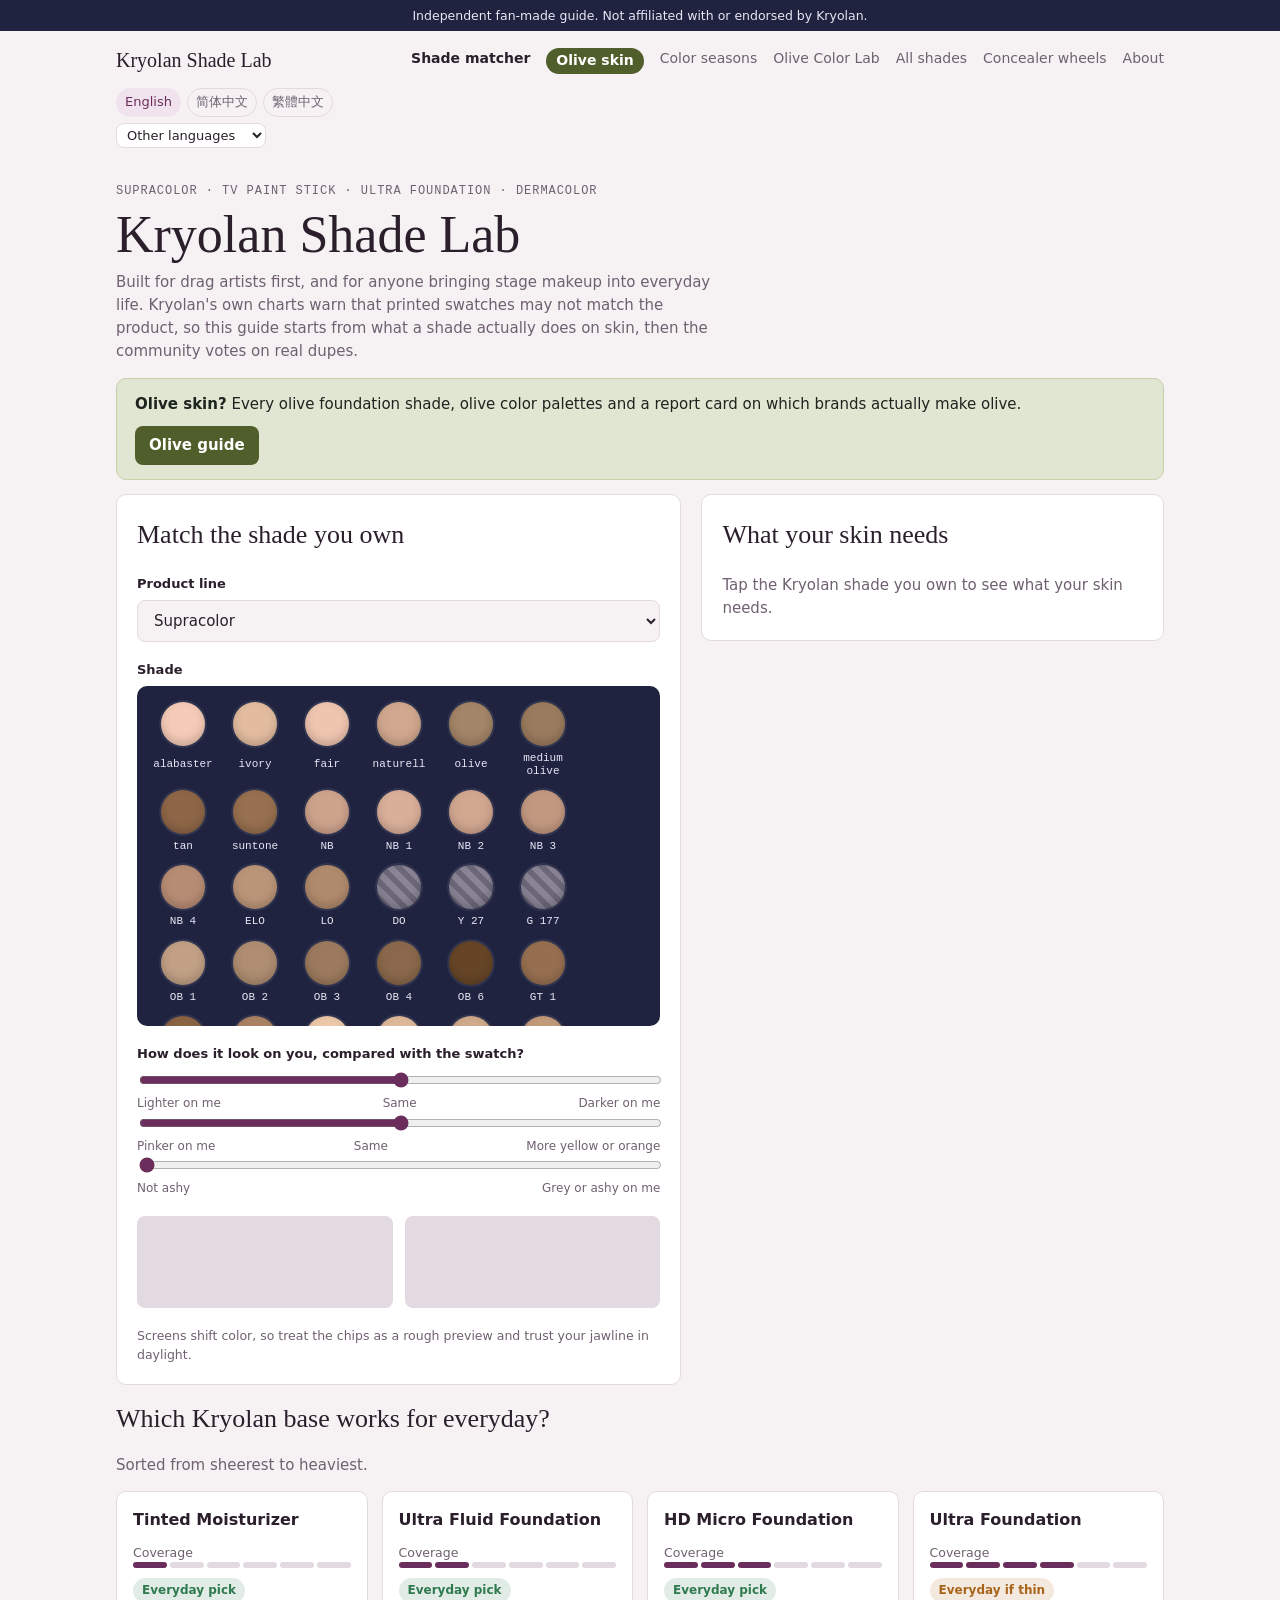
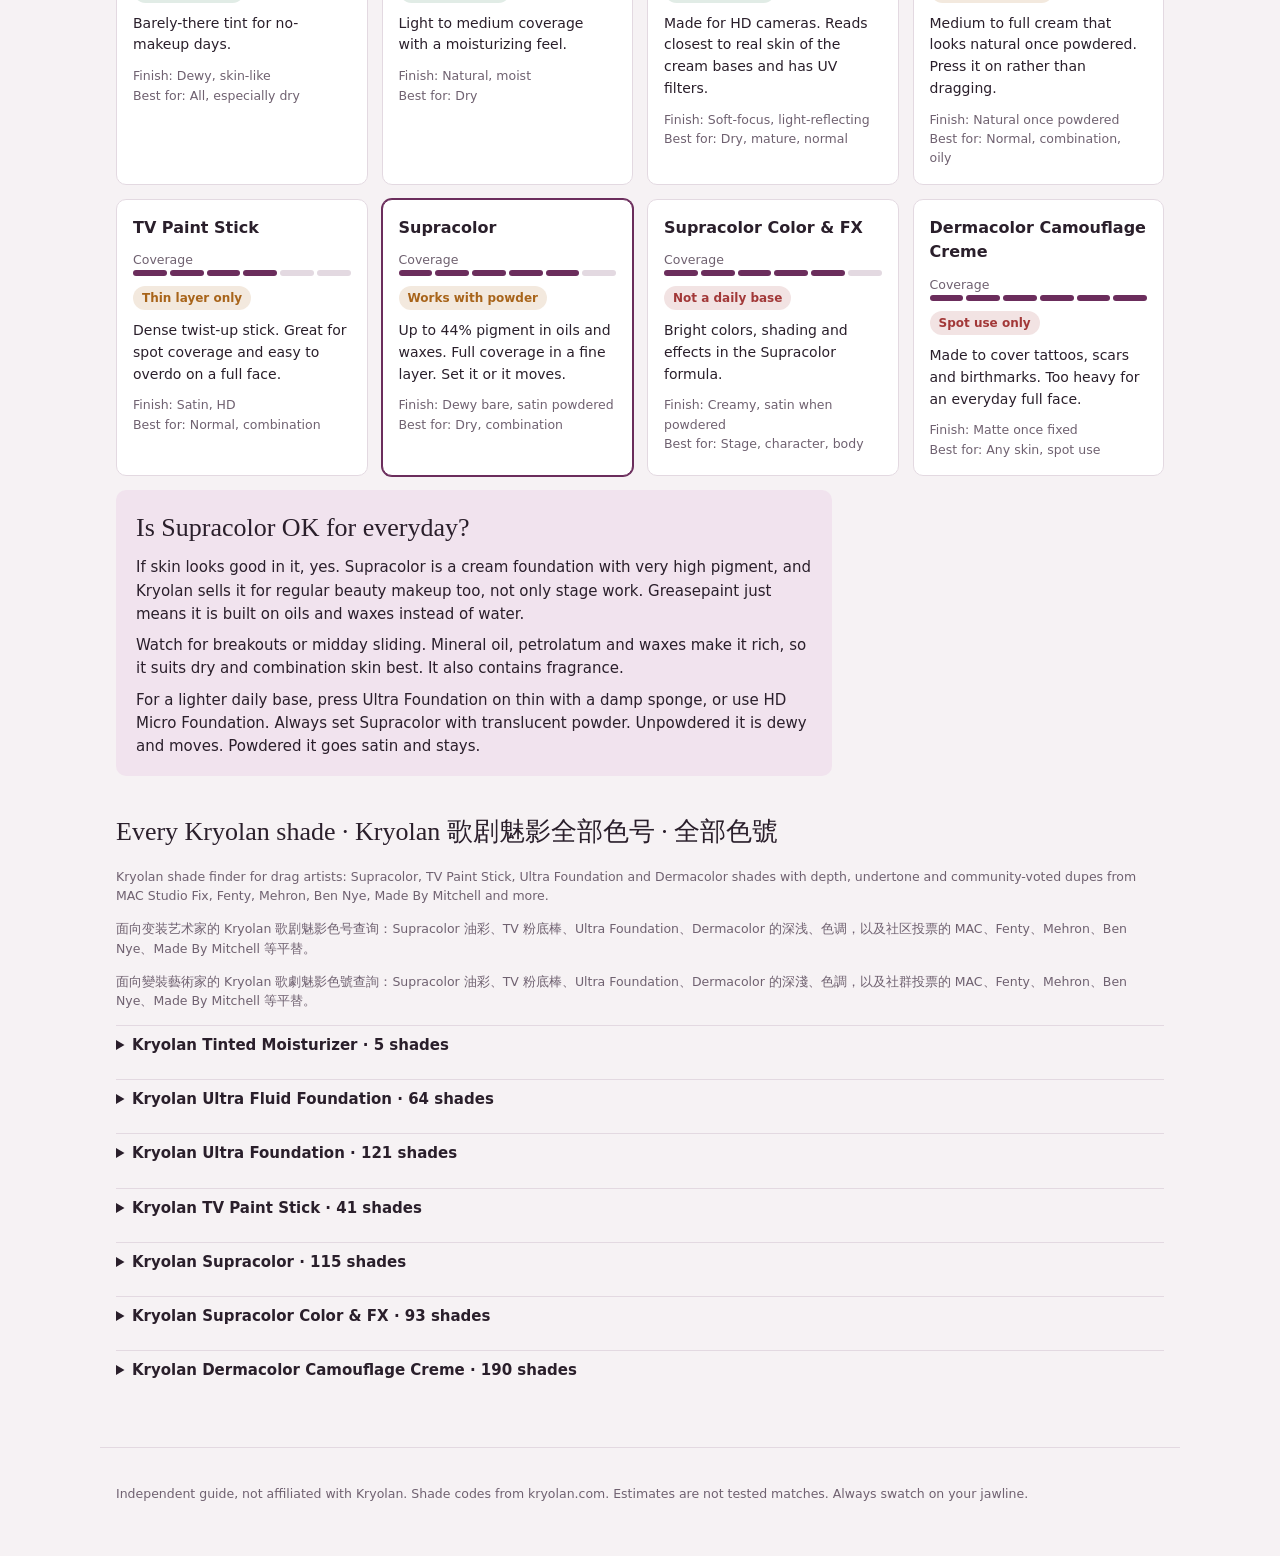
==== commit 67f3bd9c: "Add Olive Color Lab lipstick comparison" ====
--- a/index.html
+++ b/index.html
@@ -139,7 +139,7 @@
 <main class="wrap"><div id="view" class="sec"><h1>Kryolan Shade Lab</h1><p class="lede">Built for drag artists first, and for anyone bringing stage makeup into everyday life. Kryolan&#x27;s own charts warn that printed swatches may not match the product, so this guide starts from what a shade actually does on skin, then the community votes on real dupes.</p></div><section class="sec" id="directory"><h2>Every Kryolan shade · Kryolan 歌剧魅影全部色号 · 全部色號</h2>
 <p class="note">Kryolan shade finder for drag artists: Supracolor, TV Paint Stick, Ultra Foundation and Dermacolor shades with depth, undertone and community-voted dupes from MAC Studio Fix, Fenty, Mehron, Ben Nye, Made By Mitchell and more.</p><p class="note">面向变装艺术家的 Kryolan 歌剧魅影色号查询：Supracolor 油彩、TV 粉底棒、Ultra Foundation、Dermacolor 的深浅、色调，以及社区投票的 MAC、Fenty、Mehron、Ben Nye、Made By Mitchell 等平替。</p><p class="note">面向變裝藝術家的 Kryolan 歌劇魅影色號查詢：Supracolor 油彩、TV 粉底棒、Ultra Foundation、Dermacolor 的深淺、色調，以及社群投票的 MAC、Fenty、Mehron、Ben Nye、Made By Mitchell 等平替。</p><details><summary>Kryolan Tinted Moisturizer · 5 shades</summary><p class="dirlinks"><a href="#/shade/tm/tm-1">TM 1</a> <a href="#/shade/tm/tm-2">TM 2</a> <a href="#/shade/tm/tm-3">TM 3</a> <a href="#/shade/tm/tm-4">TM 4</a> <a href="#/shade/tm/tm-5">TM 5</a></p></details><details><summary>Kryolan Ultra Fluid Foundation · 64 shades</summary><p class="dirlinks"><a href="#/shade/uff/020">020</a> <a href="#/shade/uff/elo">ELO</a> <a href="#/shade/uff/lo">LO</a> <a href="#/shade/uff/nb-4">NB 4</a> <a href="#/shade/uff/do">DO</a> <a href="#/shade/uff/mo">MO</a> <a href="#/shade/uff/fair-olive">fair olive</a> <a href="#/shade/uff/yh">YH</a> <a href="#/shade/uff/df">DF</a> <a href="#/shade/uff/ob-2">OB 2</a> <a href="#/shade/uff/6-w">6 W</a> <a href="#/shade/uff/ob-3">OB 3</a> <a href="#/shade/uff/ob-4">OB 4</a> <a href="#/shade/uff/ivory">ivory</a> <a href="#/shade/uff/nb">NB</a> <a href="#/shade/uff/olive">olive</a> <a href="#/shade/uff/shibu">shibu</a> <a href="#/shade/uff/nb-2">NB 2</a> <a href="#/shade/uff/nb-3">NB 3</a> <a href="#/shade/uff/bn">BN</a> <a href="#/shade/uff/7-w">7 W</a> <a href="#/shade/uff/fs-36">FS 36</a> <a href="#/shade/uff/rds-2">RDS 2</a> <a href="#/shade/uff/9-w">9 W</a> <a href="#/shade/uff/8-w">8 W</a> <a href="#/shade/uff/10-w">10 W</a> <a href="#/shade/uff/malibu-tan">malibu tan</a> <a href="#/shade/uff/11-w">11 W</a> <a href="#/shade/uff/gt-1">GT 1</a> <a href="#/shade/uff/12-w">12 W</a> <a href="#/shade/uff/alabaster">alabaster</a> <a href="#/shade/uff/2-w">2 W</a> <a href="#/shade/uff/ob-1">OB 1</a> <a href="#/shade/uff/3-w">3 W</a> <a href="#/shade/uff/nb-1">NB 1</a> <a href="#/shade/uff/g-177">G 177</a> <a href="#/shade/uff/4-w">4 W</a> <a href="#/shade/uff/5-w">5 W</a> <a href="#/shade/uff/splo">SPLO</a> <a href="#/shade/uff/medium-olive">medium olive</a> <a href="#/shade/uff/deep-olive">deep olive</a> <a href="#/shade/uff/yellow-veil">yellow veil</a> <a href="#/shade/uff/suntan">suntan</a> <a href="#/shade/uff/ods-2">ODS 2</a> <a href="#/shade/uff/f-101">F 101</a> <a href="#/shade/uff/ods-1">ODS 1</a> <a href="#/shade/uff/fs-38">FS 38</a> <a href="#/shade/uff/fair">fair</a> <a href="#/shade/uff/lila">lila</a> <a href="#/shade/uff/010">010</a> <a href="#/shade/uff/002">002</a> <a href="#/shade/uff/rds-1">RDS 1</a> <a href="#/shade/uff/rb-3">RB 3</a> <a href="#/shade/uff/rds-3">RDS 3</a> <a href="#/shade/uff/tan-5">tan 5</a> <a href="#/shade/uff/gt-2">GT 2</a> <a href="#/shade/uff/ods-4">ODS 4</a> <a href="#/shade/uff/rds-7">RDS 7</a> <a href="#/shade/uff/1-w">1 W</a> <a href="#/shade/uff/rds-4">RDS 4</a> <a href="#/shade/uff/ods-3">ODS 3</a> <a href="#/shade/uff/665-p">665 P</a> <a href="#/shade/uff/white">white</a> <a href="#/shade/uff/tv-white">TV white</a></p></details><details><summary>Kryolan Ultra Foundation · 121 shades</summary><p class="dirlinks"><a href="#/shade/uf/rds-7">RDS 7</a> <a href="#/shade/uf/dp">DP</a> <a href="#/shade/uf/lavender-veil">lavender veil</a> <a href="#/shade/uf/green-neutralizer">green neutralizer</a> <a href="#/shade/uf/grey-green">grey green</a> <a href="#/shade/uf/pea-green">pea green</a> <a href="#/shade/uf/yh">YH</a> <a href="#/shade/uf/fair-olive">fair olive</a> <a href="#/shade/uf/ruf-1">RUF 1</a> <a href="#/shade/uf/ivory">ivory</a> <a href="#/shade/uf/nb">NB</a> <a href="#/shade/uf/fs-38">FS 38</a> <a href="#/shade/uf/sp-med-olive-2">SP. Med. Olive 2</a> <a href="#/shade/uf/yellow-veil">yellow veil</a> <a href="#/shade/uf/amber">amber</a> <a href="#/shade/uf/sp-med-olive-1">SP. Med. Olive 1</a> <a href="#/shade/uf/bs-4">BS 4</a> <a href="#/shade/uf/tv-white">TV white</a> <a href="#/shade/uf/dg">DG</a> <a href="#/shade/uf/tan-5">tan 5</a> <a href="#/shade/uf/pink-highlight">pink highlight</a> <a href="#/shade/uf/fair">fair</a> <a href="#/shade/uf/rn">RN</a> <a href="#/shade/uf/1-w">1 W</a> <a href="#/shade/uf/2-w">2 W</a> <a href="#/shade/uf/df">DF</a> <a href="#/shade/uf/orange-highlight">orange highlight</a> <a href="#/shade/uf/splo-1">SPLO 1</a> <a href="#/shade/uf/olive">olive</a> <a href="#/shade/uf/3-w">3 W</a> <a href="#/shade/uf/g-177">G 177</a> <a href="#/shade/uf/plantain">plantain</a> <a href="#/shade/uf/a-1">A 1</a> <a href="#/shade/uf/nb-1">NB 1</a> <a href="#/shade/uf/splo">SPLO</a> <a href="#/shade/uf/ruf-2">RUF 2</a> <a href="#/shade/uf/fs-42">FS 42</a> <a href="#/shade/uf/alabaster">alabaster</a> <a href="#/shade/uf/4-w">4 W</a> <a href="#/shade/uf/nb-2">NB 2</a> <a href="#/shade/uf/ob-1">OB 1</a> <a href="#/shade/uf/fs-45">FS 45</a> <a href="#/shade/uf/bn">BN</a> <a href="#/shade/uf/splo-3">SPLO 3</a> <a href="#/shade/uf/toast">toast</a> <a href="#/shade/uf/medium-olive">medium olive</a> <a href="#/shade/uf/elo">ELO</a> <a href="#/shade/uf/ob-2">OB 2</a> <a href="#/shade/uf/nb-3">NB 3</a> <a href="#/shade/uf/5-w">5 W</a> <a href="#/shade/uf/ruf-4">RUF 4</a> <a href="#/shade/uf/lo">LO</a> <a href="#/shade/uf/a-7">A 7</a> <a href="#/shade/uf/ob-3">OB 3</a> <a href="#/shade/uf/a-2">A 2</a> <a href="#/shade/uf/deep-olive">deep olive</a> <a href="#/shade/uf/fs-36">FS 36</a> <a href="#/shade/uf/fs-40">FS 40</a> <a href="#/shade/uf/mo">MO</a> <a href="#/shade/uf/splo-2">SPLO 2</a> <a href="#/shade/uf/nb-4">NB 4</a> <a href="#/shade/uf/rn-3">RN 3</a> <a href="#/shade/uf/ob-4">OB 4</a> <a href="#/shade/uf/y-27">Y 27</a> <a href="#/shade/uf/do">DO</a> <a href="#/shade/uf/rn-2">RN 2</a> <a href="#/shade/uf/spice">spice</a> <a href="#/shade/uf/nutmeg">nutmeg</a> <a href="#/shade/uf/ruddy-beige">ruddy beige</a> <a href="#/shade/uf/gt-1">GT 1</a> <a href="#/shade/uf/sp-med-olive-3">SP. Med. Olive 3</a> <a href="#/shade/uf/d-32-1">D 32.1</a> <a href="#/shade/uf/b-1">B 1</a> <a href="#/shade/uf/green-veil">green veil</a> <a href="#/shade/uf/molasses">molasses</a> <a href="#/shade/uf/101">101</a> <a href="#/shade/uf/cream">cream</a> <a href="#/shade/uf/pt-1">PT 1</a> <a href="#/shade/uf/pt-2">PT 2</a> <a href="#/shade/uf/ruf-3">RUF 3</a> <a href="#/shade/uf/shibu">shibu</a> <a href="#/shade/uf/725-a">725 A</a> <a href="#/shade/uf/pink-highlight-2">pink highlight 2</a> <a href="#/shade/uf/6-w">6 W</a> <a href="#/shade/uf/rds-1">RDS 1</a> <a href="#/shade/uf/rb-3">RB 3</a> <a href="#/shade/uf/suntan">suntan</a> <a href="#/shade/uf/8-w">8 W</a> <a href="#/shade/uf/pt-3">PT 3</a> <a href="#/shade/uf/ods-2">ODS 2</a> <a href="#/shade/uf/7-w">7 W</a> <a href="#/shade/uf/dbt">DBT</a> <a href="#/shade/uf/rb-4">RB 4</a> <a href="#/shade/uf/ods-1">ODS 1</a> <a href="#/shade/uf/9-w">9 W</a> <a href="#/shade/uf/rds-2">RDS 2</a> <a href="#/shade/uf/10-w">10 W</a> <a href="#/shade/uf/rds-3">RDS 3</a> <a href="#/shade/uf/v-25">V 25</a> <a href="#/shade/uf/12-w">12 W</a> <a href="#/shade/uf/malibu-tan">malibu tan</a> <a href="#/shade/uf/d-33-1">D 33.1</a> <a href="#/shade/uf/rds-4">RDS 4</a> <a href="#/shade/uf/cinnamon">cinnamon</a> <a href="#/shade/uf/cocoa">cocoa</a> <a href="#/shade/uf/ods-3">ODS 3</a> <a href="#/shade/uf/bs-2">BS 2</a> <a href="#/shade/uf/mauby">mauby</a> <a href="#/shade/uf/11-w">11 W</a> <a href="#/shade/uf/gt-2">GT 2</a> <a href="#/shade/uf/ods-4">ODS 4</a> <a href="#/shade/uf/v-26">V 26</a> <a href="#/shade/uf/d-35-1">D 35.1</a> <a href="#/shade/uf/v-20">V 20</a> <a href="#/shade/uf/665-o">665 O</a> <a href="#/shade/uf/665-p">665 P</a> <a href="#/shade/uf/bs-1">BS 1</a> <a href="#/shade/uf/v-23">V 23</a> <a href="#/shade/uf/bs-3">BS 3</a> <a href="#/shade/uf/white">white</a> <a href="#/shade/uf/black">black</a></p></details><details><summary>Kryolan TV Paint Stick · 41 shades</summary><p class="dirlinks"><a href="#/shade/tvps/ff-7">FF 7</a> <a href="#/shade/tvps/071">071</a> <a href="#/shade/tvps/070-white">070 white</a> <a href="#/shade/tvps/nb-2">NB 2</a> <a href="#/shade/tvps/nb">NB</a> <a href="#/shade/tvps/elo">ELO</a> <a href="#/shade/tvps/lo">LO</a> <a href="#/shade/tvps/406">406</a> <a href="#/shade/tvps/alabaster">alabaster</a> <a href="#/shade/tvps/1-w">1 W</a> <a href="#/shade/tvps/fs-47">FS 47</a> <a href="#/shade/tvps/ivory">ivory</a> <a href="#/shade/tvps/nb-1">NB 1</a> <a href="#/shade/tvps/3-w">3 W</a> <a href="#/shade/tvps/4-w">4 W</a> <a href="#/shade/tvps/fs-45">FS 45</a> <a href="#/shade/tvps/ob-1">OB 1</a> <a href="#/shade/tvps/fs-38">FS 38</a> <a href="#/shade/tvps/fs-36">FS 36</a> <a href="#/shade/tvps/g-165">G 165</a> <a href="#/shade/tvps/nb-3">NB 3</a> <a href="#/shade/tvps/ob-2">OB 2</a> <a href="#/shade/tvps/ob-3">OB 3</a> <a href="#/shade/tvps/do">DO</a> <a href="#/shade/tvps/y-27">Y 27</a> <a href="#/shade/tvps/303">303</a> <a href="#/shade/tvps/tv-white">TV white</a> <a href="#/shade/tvps/5-w">5 W</a> <a href="#/shade/tvps/6-w">6 W</a> <a href="#/shade/tvps/8-w">8 W</a> <a href="#/shade/tvps/fs-34">FS 34</a> <a href="#/shade/tvps/9-w">9 W</a> <a href="#/shade/tvps/10-w">10 W</a> <a href="#/shade/tvps/11-w">11 W</a> <a href="#/shade/tvps/d-33-1">D 33.1</a> <a href="#/shade/tvps/d-35-1">D 35.1</a> <a href="#/shade/tvps/2-w">2 W</a> <a href="#/shade/tvps/7-w">7 W</a> <a href="#/shade/tvps/ob-4">OB 4</a> <a href="#/shade/tvps/d-32-1">D 32.1</a> <a href="#/shade/tvps/12-w">12 W</a></p></details><details><summary>Kryolan Supracolor · 115 shades</summary><p class="dirlinks"><a href="#/shade/sc/alabaster">alabaster</a> <a href="#/shade/sc/ivory">ivory</a> <a href="#/shade/sc/fair">fair</a> <a href="#/shade/sc/naturell">naturell</a> <a href="#/shade/sc/olive">olive</a> <a href="#/shade/sc/medium-olive">medium olive</a> <a href="#/shade/sc/tan">tan</a> <a href="#/shade/sc/suntone">suntone</a> <a href="#/shade/sc/nb">NB</a> <a href="#/shade/sc/nb-1">NB 1</a> <a href="#/shade/sc/nb-2">NB 2</a> <a href="#/shade/sc/nb-3">NB 3</a> <a href="#/shade/sc/nb-4">NB 4</a> <a href="#/shade/sc/elo">ELO</a> <a href="#/shade/sc/lo">LO</a> <a href="#/shade/sc/do">DO</a> <a href="#/shade/sc/y-27">Y 27</a> <a href="#/shade/sc/g-177">G 177</a> <a href="#/shade/sc/ob-1">OB 1</a> <a href="#/shade/sc/ob-2">OB 2</a> <a href="#/shade/sc/ob-3">OB 3</a> <a href="#/shade/sc/ob-4">OB 4</a> <a href="#/shade/sc/ob-6">OB 6</a> <a href="#/shade/sc/gt-1">GT 1</a> <a href="#/shade/sc/gt-2">GT 2</a> <a href="#/shade/sc/pt-1">PT 1</a> <a href="#/shade/sc/1-w">1 W</a> <a href="#/shade/sc/2-w">2 W</a> <a href="#/shade/sc/3-w">3 W</a> <a href="#/shade/sc/4-w">4 W</a> <a href="#/shade/sc/5-w">5 W</a> <a href="#/shade/sc/6-w">6 W</a> <a href="#/shade/sc/7-w">7 W</a> <a href="#/shade/sc/8-w">8 W</a> <a href="#/shade/sc/9-w">9 W</a> <a href="#/shade/sc/10-w">10 W</a> <a href="#/shade/sc/11-w">11 W</a> <a href="#/shade/sc/12-w">12 W</a> <a href="#/shade/sc/fs-7">FS 7</a> <a href="#/shade/sc/fs-9">FS 9</a> <a href="#/shade/sc/fs-21">FS 21</a> <a href="#/shade/sc/fs-22">FS 22</a> <a href="#/shade/sc/fs-23">FS 23</a> <a href="#/shade/sc/fs-24">FS 24</a> <a href="#/shade/sc/fs-25">FS 25</a> <a href="#/shade/sc/fs-26">FS 26</a> <a href="#/shade/sc/fs-27">FS 27</a> <a href="#/shade/sc/fs-28">FS 28</a> <a href="#/shade/sc/fs-29">FS 29</a> <a href="#/shade/sc/fs-31">FS 31</a> <a href="#/shade/sc/fs-32">FS 32</a> <a href="#/shade/sc/fs-33">FS 33</a> <a href="#/shade/sc/fs-34">FS 34</a> <a href="#/shade/sc/fs-35">FS 35</a> <a href="#/shade/sc/fs-36">FS 36</a> <a href="#/shade/sc/fs-38">FS 38</a> <a href="#/shade/sc/fs-40">FS 40</a> <a href="#/shade/sc/fs-41">FS 41</a> <a href="#/shade/sc/fs-42">FS 42</a> <a href="#/shade/sc/fs-45">FS 45</a> <a href="#/shade/sc/fs-46">FS 46</a> <a href="#/shade/sc/fs-47">FS 47</a> <a href="#/shade/sc/fs-50">FS 50</a> <a href="#/shade/sc/fs-51">FS 51</a> <a href="#/shade/sc/fs-54">FS 54</a> <a href="#/shade/sc/fs-55">FS 55</a> <a href="#/shade/sc/fs-61">FS 61</a> <a href="#/shade/sc/fs-64">FS 64</a> <a href="#/shade/sc/fs-67">FS 67</a> <a href="#/shade/sc/fs-69">FS 69</a> <a href="#/shade/sc/n-1">N 1</a> <a href="#/shade/sc/n-2">N 2</a> <a href="#/shade/sc/n-3">N 3</a> <a href="#/shade/sc/n-5">N 5</a> <a href="#/shade/sc/n-6">N 6</a> <a href="#/shade/sc/n-9">N 9</a> <a href="#/shade/sc/n-10">N 10</a> <a href="#/shade/sc/n-12">N 12</a> <a href="#/shade/sc/v-4">V 4</a> <a href="#/shade/sc/v-5">V 5</a> <a href="#/shade/sc/v-10">V 10</a> <a href="#/shade/sc/v-12">V 12</a> <a href="#/shade/sc/v-13">V 13</a> <a href="#/shade/sc/v-14">V 14</a> <a href="#/shade/sc/v-15">V 15</a> <a href="#/shade/sc/v-16">V 16</a> <a href="#/shade/sc/v-17">V 17</a> <a href="#/shade/sc/v-18">V 18</a> <a href="#/shade/sc/v-19">V 19</a> <a href="#/shade/sc/v-20">V 20</a> <a href="#/shade/sc/v-22">V 22</a> <a href="#/shade/sc/v-23">V 23</a> <a href="#/shade/sc/ef-21">EF 21</a> <a href="#/shade/sc/ef-22">EF 22</a> <a href="#/shade/sc/ef-23">EF 23</a> <a href="#/shade/sc/ef-24">EF 24</a> <a href="#/shade/sc/ef-25">EF 25</a> <a href="#/shade/sc/ef-26">EF 26</a> <a href="#/shade/sc/ef-27">EF 27</a> <a href="#/shade/sc/ef-28">EF 28</a> <a href="#/shade/sc/ef-29">EF 29</a> <a href="#/shade/sc/ef-30">EF 30</a> <a href="#/shade/sc/ef-31">EF 31</a> <a href="#/shade/sc/ef-80">EF 80</a> <a href="#/shade/sc/ef-85">EF 85</a> <a href="#/shade/sc/ef-86">EF 86</a> <a href="#/shade/sc/d-32-1">D 32.1</a> <a href="#/shade/sc/d-32-2">D 32.2</a> <a href="#/shade/sc/d-32-3">D 32.3</a> <a href="#/shade/sc/d-32-4">D 32.4</a> <a href="#/shade/sc/d-33-1">D 33.1</a> <a href="#/shade/sc/d-33-2">D 33.2</a> <a href="#/shade/sc/d-35-1">D 35.1</a> <a href="#/shade/sc/death-flesh">death flesh</a> <a href="#/shade/sc/tv-white">TV white</a></p></details><details><summary>Kryolan Supracolor Color &amp; FX · 93 shades</summary><p class="dirlinks"><a href="#/shade/scfx/070">070</a> <a href="#/shade/scfx/071">071</a> <a href="#/shade/scfx/079">079</a> <a href="#/shade/scfx/080">080</a> <a href="#/shade/scfx/081">081</a> <a href="#/shade/scfx/082">082</a> <a href="#/shade/scfx/083">083</a> <a href="#/shade/scfx/086">086</a> <a href="#/shade/scfx/092">092</a> <a href="#/shade/scfx/094">094</a> <a href="#/shade/scfx/095">095</a> <a href="#/shade/scfx/098">098</a> <a href="#/shade/scfx/509">509</a> <a href="#/shade/scfx/510">510</a> <a href="#/shade/scfx/511">511</a> <a href="#/shade/scfx/512">512</a> <a href="#/shade/scfx/521">521</a> <a href="#/shade/scfx/522">522</a> <a href="#/shade/scfx/523">523</a> <a href="#/shade/scfx/032">032</a> <a href="#/shade/scfx/031">031</a> <a href="#/shade/scfx/075">075</a> <a href="#/shade/scfx/046">046</a> <a href="#/shade/scfx/047">047</a> <a href="#/shade/scfx/734">734</a> <a href="#/shade/scfx/416">416</a> <a href="#/shade/scfx/073">073</a> <a href="#/shade/scfx/074">074</a> <a href="#/shade/scfx/078">078</a> <a href="#/shade/scfx/089">089</a> <a href="#/shade/scfx/091">091</a> <a href="#/shade/scfx/101">101</a> <a href="#/shade/scfx/102">102</a> <a href="#/shade/scfx/459">459</a> <a href="#/shade/scfx/462">462</a> <a href="#/shade/scfx/449">449</a> <a href="#/shade/scfx/508">508</a> <a href="#/shade/scfx/503">503</a> <a href="#/shade/scfx/502">502</a> <a href="#/shade/scfx/545">545</a> <a href="#/shade/scfx/483">483</a> <a href="#/shade/scfx/303">303</a> <a href="#/shade/scfx/587">587</a> <a href="#/shade/scfx/626">626</a> <a href="#/shade/scfx/576">576</a> <a href="#/shade/scfx/579">579</a> <a href="#/shade/scfx/470">470</a> <a href="#/shade/scfx/482">482</a> <a href="#/shade/scfx/517">517</a> <a href="#/shade/scfx/088">088</a> <a href="#/shade/scfx/r-9">R 9</a> <a href="#/shade/scfx/r-19">R 19</a> <a href="#/shade/scfx/r-20">R 20</a> <a href="#/shade/scfx/r-21">R 21</a> <a href="#/shade/scfx/r-27">R 27</a> <a href="#/shade/scfx/r-30">R 30</a> <a href="#/shade/scfx/g-1">G 1</a> <a href="#/shade/scfx/g-7">G 7</a> <a href="#/shade/scfx/g-9">G 9</a> <a href="#/shade/scfx/g-16">G 16</a> <a href="#/shade/scfx/g-82">G 82</a> <a href="#/shade/scfx/g-108">G 108</a> <a href="#/shade/scfx/g-111">G 111</a> <a href="#/shade/scfx/b-21">B 21</a> <a href="#/shade/scfx/f-1">F 1</a> <a href="#/shade/scfx/f-2">F 2</a> <a href="#/shade/scfx/f-3">F 3</a> <a href="#/shade/scfx/f-5">F 5</a> <a href="#/shade/scfx/f-6">F 6</a> <a href="#/shade/scfx/f-7">F 7</a> <a href="#/shade/scfx/f-8">F 8</a> <a href="#/shade/scfx/f-11">F 11</a> <a href="#/shade/scfx/f-12">F 12</a> <a href="#/shade/scfx/f-14">F 14</a> <a href="#/shade/scfx/f-16">F 16</a> <a href="#/shade/scfx/f-17">F 17</a> <a href="#/shade/scfx/f-18">F 18</a> <a href="#/shade/scfx/f-25">F 25</a> <a href="#/shade/scfx/f-50">F 50</a> <a href="#/shade/scfx/f-52">F 52</a> <a href="#/shade/scfx/a-304">A 304</a> <a href="#/shade/scfx/tk-2">TK 2</a> <a href="#/shade/scfx/k-1">K 1</a> <a href="#/shade/scfx/mandarin-blue">mandarin blue</a> <a href="#/shade/scfx/shading-brown">shading brown</a> <a href="#/shade/scfx/shading-red">shading red</a> <a href="#/shade/scfx/purple-green">purple green</a> <a href="#/shade/scfx/youth-red">youth red</a> <a href="#/shade/scfx/silver-blue">silver blue</a> <a href="#/shade/scfx/death-grey">death grey</a> <a href="#/shade/scfx/neutralizer">neutralizer</a> <a href="#/shade/scfx/green">green</a> <a href="#/shade/scfx/blue">blue</a></p></details><details><summary>Kryolan Dermacolor Camouflage Creme · 190 shades</summary><p class="dirlinks"><a href="#/shade/dc/d-0">D 0</a> <a href="#/shade/dc/d-00">D 00</a> <a href="#/shade/dc/d-1">D 1</a> <a href="#/shade/dc/d-1-half">D 1 ½</a> <a href="#/shade/dc/d-2">D 2</a> <a href="#/shade/dc/d-2-half">D 2 ½</a> <a href="#/shade/dc/d-3">D 3</a> <a href="#/shade/dc/d-3-half">D 3 ½</a> <a href="#/shade/dc/d-4">D 4</a> <a href="#/shade/dc/d-4-half">D 4 ½</a> <a href="#/shade/dc/d-5">D 5</a> <a href="#/shade/dc/d-5-half">D 5 ½</a> <a href="#/shade/dc/d-6">D 6</a> <a href="#/shade/dc/d-7">D 7</a> <a href="#/shade/dc/d-8">D 8</a> <a href="#/shade/dc/d-9">D 9</a> <a href="#/shade/dc/d-10">D 10</a> <a href="#/shade/dc/d-11">D 11</a> <a href="#/shade/dc/d-12">D 12</a> <a href="#/shade/dc/d-13">D 13</a> <a href="#/shade/dc/d-14">D 14</a> <a href="#/shade/dc/d-15">D 15</a> <a href="#/shade/dc/d-16">D 16</a> <a href="#/shade/dc/d-17">D 17</a> <a href="#/shade/dc/d-17-a">D 17 A</a> <a href="#/shade/dc/d-18">D 18</a> <a href="#/shade/dc/d-19">D 19</a> <a href="#/shade/dc/d-20">D 20</a> <a href="#/shade/dc/d-21">D 21</a> <a href="#/shade/dc/d-22">D 22</a> <a href="#/shade/dc/d-25">D 25</a> <a href="#/shade/dc/d-28-a">D 28 A</a> <a href="#/shade/dc/d-30">D 30</a> <a href="#/shade/dc/d-31">D 31</a> <a href="#/shade/dc/d-32">D 32</a> <a href="#/shade/dc/d-34">D 34</a> <a href="#/shade/dc/d-40">D 40</a> <a href="#/shade/dc/d-50">D 50</a> <a href="#/shade/dc/d-51">D 51</a> <a href="#/shade/dc/d-53">D 53</a> <a href="#/shade/dc/d-54">D 54</a> <a href="#/shade/dc/d-55">D 55</a> <a href="#/shade/dc/d-56">D 56</a> <a href="#/shade/dc/d-57">D 57</a> <a href="#/shade/dc/d-58">D 58</a> <a href="#/shade/dc/d-59">D 59</a> <a href="#/shade/dc/d-61">D 61</a> <a href="#/shade/dc/d-62">D 62</a> <a href="#/shade/dc/d-63">D 63</a> <a href="#/shade/dc/d-64">D 64</a> <a href="#/shade/dc/d-65">D 65</a> <a href="#/shade/dc/d-66">D 66</a> <a href="#/shade/dc/d-67">D 67</a> <a href="#/shade/dc/d-69">D 69</a> <a href="#/shade/dc/d-70">D 70</a> <a href="#/shade/dc/d-71">D 71</a> <a href="#/shade/dc/d-77">D 77</a> <a href="#/shade/dc/d-80">D 80</a> <a href="#/shade/dc/d-81">D 81</a> <a href="#/shade/dc/d-100">D 100</a> <a href="#/shade/dc/d-101">D 101</a> <a href="#/shade/dc/d-102">D 102</a> <a href="#/shade/dc/d-110">D 110</a> <a href="#/shade/dc/d-128">D 128</a> <a href="#/shade/dc/d-129">D 129</a> <a href="#/shade/dc/d-132">D 132</a> <a href="#/shade/dc/d-134">D 134</a> <a href="#/shade/dc/d-191">D 191</a> <a href="#/shade/dc/d-192">D 192</a> <a href="#/shade/dc/d-193">D 193</a> <a href="#/shade/dc/d-194">D 194</a> <a href="#/shade/dc/d-195">D 195</a> <a href="#/shade/dc/d-13-5">D 13/5</a> <a href="#/shade/dc/d-13-5-l">D 13/5 L</a> <a href="#/shade/dc/d-13-14">D 13/14</a> <a href="#/shade/dc/d-13-14-l">D 13/14 L</a> <a href="#/shade/dc/d-13-16">D 13/16</a> <a href="#/shade/dc/d-13-20">D 13/20</a> <a href="#/shade/dc/d-14-5">D 14/5</a> <a href="#/shade/dc/d-14-20">D 14/20</a> <a href="#/shade/dc/d-16-5">D 16/5</a> <a href="#/shade/dc/d-16-20">D 16/20</a> <a href="#/shade/dc/d-19-55">D 19/55</a> <a href="#/shade/dc/d-20-5">D 20/5</a> <a href="#/shade/dc/d-21-64">D 21/64</a> <a href="#/shade/dc/d-21-65">D 21/65</a> <a href="#/shade/dc/d-4-5">D 4/5</a> <a href="#/shade/dc/d-53-64">D 53/64</a> <a href="#/shade/dc/d-55-66">D 55/66</a> <a href="#/shade/dc/d-58-59">D 58/59</a> <a href="#/shade/dc/d-62-19">D 62/19</a> <a href="#/shade/dc/d-71-62">D 71/62</a> <a href="#/shade/dc/d-1-w">D 1 W</a> <a href="#/shade/dc/d-2-w">D 2 W</a> <a href="#/shade/dc/d-3-w">D 3 W</a> <a href="#/shade/dc/d-4-w">D 4 W</a> <a href="#/shade/dc/d-5-w">D 5 W</a> <a href="#/shade/dc/d-6-w">D 6 W</a> <a href="#/shade/dc/d-7-w">D 7 W</a> <a href="#/shade/dc/d-8-w">D 8 W</a> <a href="#/shade/dc/d-9-w">D 9 W</a> <a href="#/shade/dc/d-10-w">D 10 W</a> <a href="#/shade/dc/d-11-w">D 11 W</a> <a href="#/shade/dc/d-nb">D NB</a> <a href="#/shade/dc/d-nb-2">D NB 2</a> <a href="#/shade/dc/d-nb-3">D NB 3</a> <a href="#/shade/dc/d-nb-4">D NB 4</a> <a href="#/shade/dc/d-ob-1">D OB 1</a> <a href="#/shade/dc/d-ob-2">D OB 2</a> <a href="#/shade/dc/d-ob-3">D OB 3</a> <a href="#/shade/dc/d-elo">D ELO</a> <a href="#/shade/dc/d-lo">D LO</a> <a href="#/shade/dc/d-do">D DO</a> <a href="#/shade/dc/d-fd">D FD</a> <a href="#/shade/dc/d-fd-1">D FD 1</a> <a href="#/shade/dc/d-fs-38">D FS 38</a> <a href="#/shade/dc/d-g-177">D G 177</a> <a href="#/shade/dc/d-g-178">D G 178</a> <a href="#/shade/dc/d-y-27">D Y 27</a> <a href="#/shade/dc/d-1-c">D 1 C</a> <a href="#/shade/dc/d-ef-80">D EF 80</a> <a href="#/shade/dc/d-ef-85">D EF 85</a> <a href="#/shade/dc/d-v-23">D V 23</a> <a href="#/shade/dc/d-j-1">D J 1</a> <a href="#/shade/dc/d-j-2">D J 2</a> <a href="#/shade/dc/d-j-4">D J 4</a> <a href="#/shade/dc/d-j-5">D J 5</a> <a href="#/shade/dc/d-j-6">D J 6</a> <a href="#/shade/dc/d-j-7">D J 7</a> <a href="#/shade/dc/d-j-8">D J 8</a> <a href="#/shade/dc/d-j-9">D J 9</a> <a href="#/shade/dc/d-dm-0">D DM 0</a> <a href="#/shade/dc/d-dm-half">D DM ½</a> <a href="#/shade/dc/d-dm-1">D DM 1</a> <a href="#/shade/dc/d-dm-1-quarter">D DM 1 ¼</a> <a href="#/shade/dc/d-dm-1-half">D DM 1 ½</a> <a href="#/shade/dc/d-dm-1-2third">D DM 1 ⅔</a> <a href="#/shade/dc/d-dm-1-3quarter">D DM 1 ¾</a> <a href="#/shade/dc/d-dm-2">D DM 2</a> <a href="#/shade/dc/d-dm-2-eighth">D DM 2 ⅛</a> <a href="#/shade/dc/d-dm-2-quarter">D DM 2 ¼</a> <a href="#/shade/dc/d-dm-2-half">D DM 2 ½</a> <a href="#/shade/dc/d-dm-2-2third">D DM 2 ⅔</a> <a href="#/shade/dc/d-dm-2-3quarter">D DM 2 ¾</a> <a href="#/shade/dc/d-dm-3">D DM 3</a> <a href="#/shade/dc/d-dm-4">D DM 4</a> <a href="#/shade/dc/d-dm-4-half">D DM 4 ½</a> <a href="#/shade/dc/d-dm-5">D DM 5</a> <a href="#/shade/dc/d-dm-5-quarter">D DM 5 ¼</a> <a href="#/shade/dc/d-dm-5-half">D DM 5 ½</a> <a href="#/shade/dc/d-dm-5-3quarter">D DM 5 ¾</a> <a href="#/shade/dc/d-dm-6">D DM 6</a> <a href="#/shade/dc/d-dm-7">D DM 7</a> <a href="#/shade/dc/d-ff-7">D FF 7</a> <a href="#/shade/dc/d-f-1">D F 1</a> <a href="#/shade/dc/d-f-2">D F 2</a> <a href="#/shade/dc/d-f-3">D F 3</a> <a href="#/shade/dc/d-f-17">D F 17</a> <a href="#/shade/dc/d-f-52">D F 52</a> <a href="#/shade/dc/d-r-21">D R 21</a> <a href="#/shade/dc/d-070-white">D 070 white</a> <a href="#/shade/dc/d-071">D 071</a> <a href="#/shade/dc/d-079">D 079</a> <a href="#/shade/dc/d-080">D 080</a> <a href="#/shade/dc/d-089">D 089</a> <a href="#/shade/dc/d-095">D 095</a> <a href="#/shade/dc/d-041">D 041</a> <a href="#/shade/dc/d-043">D 043</a> <a href="#/shade/dc/d-305">D 305</a> <a href="#/shade/dc/d-375">D 375</a> <a href="#/shade/dc/d-406">D 406</a> <a href="#/shade/dc/d-508">D 508</a> <a href="#/shade/dc/d-509">D 509</a> <a href="#/shade/dc/d-510">D 510</a> <a href="#/shade/dc/d-511">D 511</a> <a href="#/shade/dc/d-512">D 512</a> <a href="#/shade/dc/d-517">D 517</a> <a href="#/shade/dc/d-545">D 545</a> <a href="#/shade/dc/d-546">D 546</a> <a href="#/shade/dc/d-701">D 701</a> <a href="#/shade/dc/d-707">D 707</a> <a href="#/shade/dc/d-732">D 732</a> <a href="#/shade/dc/d-733">D 733</a> <a href="#/shade/dc/d-734">D 734</a> <a href="#/shade/dc/d-1742">D 1742</a> <a href="#/shade/dc/orange-neutralizer">orange neutralizer</a> <a href="#/shade/dc/yellow-neutralizer">yellow neutralizer</a> <a href="#/shade/dc/green-veil">green veil</a> <a href="#/shade/dc/lavender-veil">lavender veil</a> <a href="#/shade/dc/red-b">red B</a></p></details></section></main>
 <footer class="foot"><p id="foot">Independent guide, not affiliated with Kryolan. Shade codes from kryolan.com. Estimates are not tested matches. Always swatch on your jawline.</p></footer>
-<script type="application/json" id="ksl-data">{"i18n": {"en": {"html_lang": "en", "label": "English", "site_name": "Kryolan Shade Lab", "tagline": "An independent shade guide for Kryolan makeup", "banner": "Independent fan-made guide. Not affiliated with or endorsed by Kryolan.", "nav_home": "Shade matcher", "nav_lines": "All shades", "nav_wheels": "Concealer wheels", "nav_about": "About", "lang_label": "Language", "translate_other": "Other languages", "translate_go": "Translate", "home_title": "Kryolan Shade Lab: Kryolan shade finder and dupes for drag artists", "home_desc": "Kryolan shade finder for drag artists: Supracolor, TV Paint Stick, Ultra Foundation and Dermacolor shades with depth, undertone and community-voted dupes from MAC Studio Fix, Fenty, Mehron, Ben Nye, Made By Mitchell and more.", "home_lede": "Built for drag artists first, and for anyone bringing stage makeup into everyday life. Kryolan's own charts warn that printed swatches may not match the product, so this guide starts from what a shade actually does on skin, then the community votes on real dupes.", "matcher_h": "Match the shade you own", "pick_line": "Product line", "pick_shade": "Shade", "how_looks": "How does it look on you, compared with the swatch?", "lighter_on_me": "Lighter on me", "same": "Same", "darker_on_me": "Darker on me", "pinker_on_me": "Pinker on me", "yellower_on_me": "More yellow or orange", "not_ashy": "Not ashy", "ashy_on_me": "Grey or ashy on me", "chart_estimate": "chart estimate", "on_your_skin": "on you", "screen_note": "Screens shift color, so treat the chips as a rough preview and trust your jawline in daylight.", "needs_h": "What your skin needs", "depth": "Depth", "undertone": "Undertone", "formula": "Formula", "start_here": "Starting ranges in other brands", "ranges_note": "Built from depth and undertone, so these are where to start swatching, not tested dupes. Community-voted dupes are on each shade page.", "next_pan": "Next Kryolan shade to try", "fix_h": "Fix it with what you have", "fix_lighter": "Mix in a little of a lighter shade, or apply thinner so more skin shows through.", "fix_darker": "Mix in a little of a deeper W shade, or bronze over it.", "fix_orange": "It is pulling orange. Cut it with a touch of NB or a cooler shade.", "fix_pink": "It is pulling pink. Add a dot of a W or yellow-based shade.", "fix_ashy": "Ashy usually means too light or too cool. Warm it up and go a step deeper.", "fix_none": "No correction needed. Set it with translucent powder.", "keep_shade": "Keep this shade. It already matches.", "wheel_pick": "Concealer wheel for you", "open_shade_page": "Open the shade page and vote", "depth_words": ["very fair", "fair", "light", "light-medium", "medium", "medium", "tan", "medium-deep", "deep", "very deep"], "u_cool": "cool / pink", "u_coolneutral": "cool-neutral", "u_neutral": "neutral", "u_warmneutral": "warm-neutral", "u_warm": "warm / golden", "u_olive": "olive", "w_cool": "cool", "w_neutral": "neutral", "w_warm": "warm", "w_olive": "neutral or olive", "conf_med": "Estimate", "conf_low": "Rough estimate", "conf_unknown": "Not mapped yet", "conf_note": "Kryolan does not publish color values. Depth and undertone here are starting estimates from the shade family until enough people vote.", "unknown_shade": "We do not have a reliable read on this shade yet. If you own it, vote on its depth and undertone below so everyone gets a real answer.", "kind_fx": "Color and effects shade", "kind_corrector": "Corrector or neutralizer", "fx_note": "This is a color, effects or body shade, so it has no skin depth. You can still add and vote on dupes from other brands.", "corrector_note": "Correctors cancel discoloration under foundation. Lavender brightens sallow skin, green calms redness, orange and red cancel blue-grey shadows on medium to deep skin, yellow evens out purple tones.", "shelf_h": "Which Kryolan base works for everyday?", "shelf_lede": "Sorted from sheerest to heaviest.", "coverage": "Coverage", "finish": "Finish", "best_for": "Best for", "ev_yes": "Everyday pick", "ev_thin": "Everyday if thin", "ev_maybe": "Thin layer only", "ev_powder": "Works with powder", "ev_spot": "Spot use only", "ev_no": "Not a daily base", "f_tm": "Barely-there tint for no-makeup days.", "f_tm_fin": "Dewy, skin-like", "f_tm_skin": "All, especially dry", "f_uff": "Light to medium coverage with a moisturizing feel.", "f_uff_fin": "Natural, moist", "f_uff_skin": "Dry", "f_hd": "Made for HD cameras. Reads closest to real skin of the cream bases and has UV filters.", "f_hd_fin": "Soft-focus, light-reflecting", "f_hd_skin": "Dry, mature, normal", "f_uf": "Medium to full cream that looks natural once powdered. Press it on rather than dragging.", "f_uf_fin": "Natural once powdered", "f_uf_skin": "Normal, combination, oily", "f_tvps": "Dense twist-up stick. Great for spot coverage and easy to overdo on a full face.", "f_tvps_fin": "Satin, HD", "f_tvps_skin": "Normal, combination", "f_sc": "Up to 44% pigment in oils and waxes. Full coverage in a fine layer. Set it or it moves.", "f_sc_fin": "Dewy bare, satin powdered", "f_sc_skin": "Dry, combination", "f_scfx": "Bright colors, shading and effects in the Supracolor formula.", "f_scfx_fin": "Creamy, satin when powdered", "f_scfx_skin": "Stage, character, body", "f_dc": "Made to cover tattoos, scars and birthmarks. Too heavy for an everyday full face.", "f_dc_fin": "Matte once fixed", "f_dc_skin": "Any skin, spot use", "wheels_h": "Concealer wheels and trios", "wheels_lede": "Which Kryolan wheel fits which skin. Picks for wheels with clear contents are ours. The rest are decided by votes.", "wheel_contains": "Contains", "wheel_best_for": "Best for", "wh_fair": "Fair to light skin", "wh_lightwarm": "Light-medium warm skin", "wh_lightneutral": "Light to light-medium neutral or olive skin", "wh_deep": "Deep skin", "wh_correct": "Color correcting on any skin", "wh_corr_red": "Medium skin with blue or grey shadows", "wh_mixed": "Mixed depths. Votes decide", "dupes_h": "Community dupes", "dupes_lede": "Votes decide which shade in another brand really matches. A dupe is confirmed once at least three people agree and more people agree than disagree.", "add_dupe": "Suggest a dupe", "brand": "Brand", "product": "Product", "shade_name": "Shade", "submit": "Add dupe", "vote_up": "Matches", "vote_down": "Does not match", "confirmed": "Confirmed", "no_dupes_yet": "No dupes yet. Be the first to suggest one.", "voting_off": "Voting turns on once the site owner connects the vote database.", "signin_fail": "Could not connect to voting. Check your connection and reload.", "thanks_vote": "Vote saved.", "thanks_dupe": "Dupe added. Thanks for helping.", "consensus_h": "What owners say", "votes_n": "votes", "no_consensus": "No votes yet.", "vote_depth": "Its depth on skin", "vote_undertone": "Its undertone", "cast_vote": "Save my vote", "same_code_h": "Same code in other Kryolan lines", "nearest_h": "Nearby Kryolan shades", "est_ranges_h": "Starting ranges in other brands", "community_only": "These brands have no depth code in their shade names, so only community votes can match them", "findation_note": "Found your match in MAC, Fenty or another big brand? Enter it on Findation.com to translate it into thousands of other foundations.", "supra_h": "Is Supracolor OK for everyday?", "supra_p1": "If skin looks good in it, yes. Supracolor is a cream foundation with very high pigment, and Kryolan sells it for regular beauty makeup too, not only stage work. Greasepaint just means it is built on oils and waxes instead of water.", "supra_p2": "Watch for breakouts or midday sliding. Mineral oil, petrolatum and waxes make it rich, so it suits dry and combination skin best. It also contains fragrance.", "supra_p3": "For a lighter daily base, press Ultra Foundation on thin with a damp sponge, or use HD Micro Foundation. Always set Supracolor with translucent powder. Unpowdered it is dewy and moves. Powdered it goes satin and stays.", "about_h": "About this site", "about_p1": "Kryolan Shade Lab is an independent, fan-made guide. It is not run by, affiliated with or endorsed by Kryolan Professional Make-up GmbH. Kryolan and its product names are trademarks of their owner and are used here only to identify the products.", "about_p2": "Thank you to Kryolan for decades of makeup that film, theater and beauty artists trust. This site exists because those products deserve to reach everyday makeup wearers too, and finding the right shade online should be easy.", "about_p3": "Shade codes come from Kryolan's own product pages. Kryolan does not publish color values, so depth and undertone start as estimates from each shade family. Owner votes replace the estimates, and dupes are confirmed by votes, not by us.", "about_p4": "Spotted a missing or wrong shade? Report it on the shade page.", "footer": "Independent guide, not affiliated with Kryolan. Shade codes from kryolan.com. Estimates are not tested matches. Always swatch on your jawline.", "shade_title": "Kryolan {line} {code}: shade match, undertone and dupes", "shade_desc": "Kryolan {line} shade {code}: {depth} depth, {under} undertone. Community-voted dupes and starting matches in MAC, Fenty, Estee Lauder and more.", "shade_desc_fx": "Kryolan {line} shade {code}. Community-voted dupes from other brands.", "line_title": "Kryolan {line}: every shade, undertone and dupe", "line_desc": "All {n} Kryolan {line} shades with depth, undertone estimates and community-voted dupes.", "lines_title": "Every Kryolan foundation shade", "lines_desc": "Every Kryolan foundation and cream makeup shade, grouped by product line.", "wheels_title": "Kryolan concealer wheel guide: which circle fits your skin", "wheels_desc": "Which Kryolan Concealer Circle or Ultra Foundation Trio fits fair, medium, olive and deep skin, plus color correcting.", "about_title": "About Kryolan Shade Lab", "about_desc": "An independent fan-made Kryolan shade guide.", "shades_n": "shades", "back_line": "All {line} shades", "report_h": "Wrong or missing shade?", "report_ph": "What is wrong? For example: this shade is discontinued, or the code is misspelled", "report_btn": "Send report", "report_ok": "Report sent. Thank you.", "error_generic": "Something went wrong. Try again.", "pick_prompt": "Tap the Kryolan shade you own to see what your skin needs.", "nav_seasons": "Color seasons", "nav_olive": "Olive skin", "olive_banner_h": "Olive skin?", "olive_banner_p": "Every olive foundation shade, olive color palettes and a report card on which brands actually make olive.", "olive_banner_cta": "Olive guide", "olive_callout": "This is an olive shade. The olive guide has every olive match and your palettes."}, "zh-Hans": {"html_lang": "zh-Hans", "label": "简体中文", "site_name": "Kryolan 色号实验室", "tagline": "Kryolan 歌剧魅影独立色号指南", "banner": "独立粉丝制作的指南，与 Kryolan 官方无关，也未获其认可。", "nav_home": "色号匹配", "nav_lines": "全部色号", "nav_wheels": "遮瑕盘", "nav_about": "关于", "lang_label": "语言", "translate_other": "其他语言", "translate_go": "翻译", "home_title": "Kryolan 歌剧魅影色号实验室：变装艺术家的色号查询与平替", "home_desc": "面向变装艺术家的 Kryolan 歌剧魅影色号查询：Supracolor 油彩、TV 粉底棒、Ultra Foundation、Dermacolor 的深浅、色调，以及社区投票的 MAC、Fenty、Mehron、Ben Nye、Made By Mitchell 等平替。", "home_lede": "首先为变装艺术家打造，也适合把舞台妆带进日常的每一个人。Kryolan 官方色卡也提示，色卡颜色可能与实物不同，所以本指南从色号上脸的真实效果出发，再由社区投票确认真正的平替。", "matcher_h": "匹配你手上的色号", "pick_line": "产品系列", "pick_shade": "色号", "how_looks": "上脸后和色卡相比有什么不同？", "lighter_on_me": "上脸更浅", "same": "一样", "darker_on_me": "上脸更深", "pinker_on_me": "上脸更粉", "yellower_on_me": "更黄或更橘", "not_ashy": "不发灰", "ashy_on_me": "上脸发灰", "chart_estimate": "色卡估计", "on_your_skin": "上脸效果", "screen_note": "屏幕会偏色，色块仅供粗略参考，请在自然光下以下颌线试色为准。", "needs_h": "你的肤色需要", "depth": "深浅", "undertone": "色调", "formula": "质地", "start_here": "其他品牌的起始色号范围", "ranges_note": "根据深浅和色调推算，只是试色的起点，不是实测平替。社区投票的平替在每个色号页面。", "next_pan": "下一个可以试的 Kryolan 色号", "fix_h": "用现有产品调整", "fix_lighter": "混入少量更浅的色号，或者薄涂让皮肤透出来。", "fix_darker": "混入少量更深的 W 色号，或者叠一层修容。", "fix_orange": "偏橘了。加一点 NB 或更冷的色号中和。", "fix_pink": "偏粉了。加一点 W 或偏黄的色号。", "fix_ashy": "发灰通常是太浅或太冷。换更暖、深一阶的色号。", "fix_none": "不需要调整。用透明散粉定妆即可。", "keep_shade": "保留这个色号，已经很合适。", "wheel_pick": "适合你的遮瑕盘", "open_shade_page": "打开色号页面并投票", "depth_words": ["极白", "白皙", "浅色", "浅中色", "中等", "中等", "小麦色", "中深色", "深色", "极深"], "u_cool": "冷调／偏粉", "u_coolneutral": "冷中性", "u_neutral": "中性", "u_warmneutral": "暖中性", "u_warm": "暖调／偏金", "u_olive": "橄榄调", "w_cool": "冷调", "w_neutral": "中性", "w_warm": "暖调", "w_olive": "中性或橄榄调", "conf_med": "估计值", "conf_low": "粗略估计", "conf_unknown": "尚未归类", "conf_note": "Kryolan 不公布颜色数值。在投票足够之前，这里的深浅和色调是根据色号系列推算的起始估计。", "unknown_shade": "我们还没有这个色号的可靠数据。如果你有这个色号，请在下方为它的深浅和色调投票。", "kind_fx": "彩色或特效色号", "kind_corrector": "校色或中和色", "fx_note": "这是彩色、特效或身体彩绘色号，没有肤色深浅。你仍然可以添加其他品牌的平替并投票。", "corrector_note": "校色产品在粉底下中和瑕疵颜色。紫色提亮暗黄，绿色遮红，橘色和红色中和中深肤色的青灰黑眼圈，黄色修饰发紫的部位。", "shelf_h": "哪款 Kryolan 底妆适合日常？", "shelf_lede": "从最轻薄到最厚重排列。", "coverage": "遮瑕力", "finish": "妆效", "best_for": "适合", "ev_yes": "日常首选", "ev_thin": "薄涂可日常", "ev_maybe": "只宜薄涂", "ev_powder": "定妆后可用", "ev_spot": "仅局部使用", "ev_no": "不适合日常底妆", "f_tm": "几乎无妆感的润色，适合素颜日。", "f_tm_fin": "水润，像皮肤", "f_tm_skin": "所有肤质，尤其干皮", "f_uff": "轻到中等遮瑕，带滋润感。", "f_uff_fin": "自然水润", "f_uff_skin": "干皮", "f_hd": "为高清镜头设计，是膏状底妆里最接近真实皮肤的一款，含防晒成分。", "f_hd_fin": "柔焦，反光", "f_hd_skin": "干皮、熟龄肌、中性肌", "f_uf": "中到高遮瑕的膏状粉底，定妆后很自然。请按压上妆，不要来回推。", "f_uf_fin": "定妆后自然", "f_uf_skin": "中性、混合、油皮", "f_tvps": "高浓度旋转粉底棒，局部遮瑕很好，全脸容易过厚。", "f_tvps_fin": "缎光，高清", "f_tvps_skin": "中性、混合肌", "f_sc": "颜料含量高达 44%，以油和蜡为基底，薄薄一层就高遮瑕。必须定妆，否则会移位。", "f_sc_fin": "不定妆水光，定妆后缎光", "f_sc_skin": "干皮、混合肌", "f_scfx": "Supracolor 质地的亮色、阴影和特效色。", "f_scfx_fin": "膏状，定妆后缎光", "f_scfx_skin": "舞台、角色妆、身体彩绘", "f_dc": "用于遮盖纹身、疤痕和胎记。全脸日常使用太厚重。", "f_dc_fin": "定妆后哑光", "f_dc_skin": "所有肤质，局部使用", "wheels_h": "遮瑕盘与三色盘", "wheels_lede": "哪款 Kryolan 遮瑕盘适合哪种肤色。内容明确的盘由我们推荐，其余由投票决定。", "wheel_contains": "包含", "wheel_best_for": "适合", "wh_fair": "白皙到浅色肌肤", "wh_lightwarm": "浅中暖调肌肤", "wh_lightneutral": "浅到浅中色的中性或橄榄调肌肤", "wh_deep": "深色肌肤", "wh_correct": "各种肤色校色", "wh_corr_red": "有青灰黑眼圈的中等肤色", "wh_mixed": "深浅混合，由投票决定", "dupes_h": "社区平替", "dupes_lede": "由投票决定其他品牌哪个色号真正匹配。至少三人认同且认同多于反对时，平替即被确认。", "add_dupe": "推荐平替", "brand": "品牌", "product": "产品", "shade_name": "色号", "submit": "添加平替", "vote_up": "匹配", "vote_down": "不匹配", "confirmed": "已确认", "no_dupes_yet": "还没有平替，来推荐第一个吧。", "voting_off": "网站管理员连接投票数据库后即可投票。", "signin_fail": "无法连接投票服务，请检查网络后刷新。", "thanks_vote": "投票已保存。", "thanks_dupe": "平替已添加，谢谢你的帮助。", "consensus_h": "用户怎么说", "votes_n": "票", "no_consensus": "还没有投票。", "vote_depth": "上脸深浅", "vote_undertone": "色调", "cast_vote": "保存我的投票", "same_code_h": "其他 Kryolan 系列中的同一色号", "nearest_h": "相近的 Kryolan 色号", "est_ranges_h": "其他品牌的起始色号范围", "community_only": "这些品牌的色号名称不含深浅编码，只能通过社区投票匹配", "findation_note": "在 MAC、Fenty 或其他大牌找到了匹配色号？在 Findation.com 输入它，就能换算成上千款其他粉底的色号。", "supra_h": "Supracolor 油彩适合日常吗？", "supra_p1": "如果上脸好看，就适合。Supracolor 是高颜料含量的膏状粉底，Kryolan 也把它用于日常美妆，不只是舞台。油彩只是说明它以油和蜡为基底，而不是水。", "supra_p2": "注意是否闷痘或中午脱妆。矿物油、凡士林和蜡让它很滋润，最适合干皮和混合肌。它也含有香精。", "supra_p3": "想要更轻薄的日常底妆，可以用湿海绵薄薄按压 Ultra Foundation，或者用 HD Micro Foundation。Supracolor 一定要用透明散粉定妆。不定妆水光但会移位，定妆后缎光持久。", "about_h": "关于本站", "about_p1": "Kryolan 色号实验室是独立的粉丝制作指南，不由 Kryolan Professional Make-up GmbH 运营，与其无关，也未获其认可。Kryolan 及其产品名称是其所有者的商标，本站仅用于指代产品。", "about_p2": "感谢 Kryolan 数十年来为电影、舞台和美妆化妆师提供值得信赖的产品。本站希望这些产品也能被日常化妆的人了解，并让在线找色号变得简单。", "about_p3": "色号来自 Kryolan 官方产品页面。Kryolan 不公布颜色数值，所以深浅和色调先由色号系列推算。用户投票会取代估计值，平替由投票确认，而不是由我们决定。", "about_p4": "发现缺少或错误的色号？请在色号页面反馈。", "footer": "独立指南，与 Kryolan 官方无关。色号来自 kryolan.com。估计值不是实测匹配，请务必在下颌线试色。", "shade_title": "Kryolan 歌剧魅影 {line} {code}：色号匹配、色调与平替", "shade_desc": "Kryolan 歌剧魅影 {line} 色号 {code}：{depth}，{under}。社区投票的平替，以及 MAC、Fenty、雅诗兰黛等品牌的起始匹配。", "shade_desc_fx": "Kryolan 歌剧魅影 {line} 色号 {code}。社区投票的其他品牌平替。", "line_title": "Kryolan 歌剧魅影 {line}：全部色号、色调与平替", "line_desc": "Kryolan {line} 全部 {n} 个色号，含深浅、色调估计和社区投票平替。", "lines_title": "Kryolan 歌剧魅影全部粉底色号", "lines_desc": "按产品系列整理的 Kryolan 全部粉底和膏状彩妆色号。", "wheels_title": "Kryolan 遮瑕盘指南：哪款适合你的肤色", "wheels_desc": "哪款 Kryolan 遮瑕盘或 Ultra Foundation 三色盘适合白皙、中等、橄榄调和深色肌肤，以及校色。", "about_title": "关于 Kryolan 色号实验室", "about_desc": "独立粉丝制作的 Kryolan 色号指南。", "shades_n": "个色号", "back_line": "{line} 全部色号", "report_h": "色号有误或缺失？", "report_ph": "哪里有问题？例如：这个色号已停产，或代码拼写错误", "report_btn": "发送反馈", "report_ok": "反馈已发送，谢谢。", "error_generic": "出错了，请重试。", "pick_prompt": "点选你手上的 Kryolan 色号，查看你的肤色需要什么。", "nav_seasons": "色彩季型", "nav_olive": "橄榄皮", "olive_banner_h": "橄榄皮？", "olive_banner_p": "所有橄榄调粉底色号、橄榄皮配色，以及哪些品牌真正做橄榄色的评分表。", "olive_banner_cta": "橄榄皮指南", "olive_callout": "这是橄榄调色号。橄榄皮指南里有所有橄榄色匹配和你的配色。"}, "zh-Hant": {"html_lang": "zh-Hant", "label": "繁體中文", "site_name": "Kryolan 色號實驗室", "tagline": "Kryolan 歌劇魅影獨立色號指南", "banner": "獨立粉絲製作的指南，與 Kryolan 官方無關，也未獲其認可。", "nav_home": "色號匹配", "nav_lines": "全部色號", "nav_wheels": "遮瑕盤", "nav_about": "關於", "lang_label": "語言", "translate_other": "其他語言", "translate_go": "翻譯", "home_title": "Kryolan 歌劇魅影色號實驗室：變裝藝術家的色號查詢與平替", "home_desc": "面向變裝藝術家的 Kryolan 歌劇魅影色號查詢：Supracolor 油彩、TV 粉底棒、Ultra Foundation、Dermacolor 的深淺、色調，以及社群投票的 MAC、Fenty、Mehron、Ben Nye、Made By Mitchell 等平替。", "home_lede": "首先為變裝藝術家打造，也適合把舞台妝帶進日常的每一個人。Kryolan 官方色卡也提示，色卡顏色可能與實物不同，所以本指南從色號上臉的真實效果出發，再由社群投票確認真正的平替。", "matcher_h": "匹配你手上的色號", "pick_line": "產品系列", "pick_shade": "色號", "how_looks": "上臉後和色卡相比有什麼不同？", "lighter_on_me": "上臉更淺", "same": "一樣", "darker_on_me": "上臉更深", "pinker_on_me": "上臉更粉", "yellower_on_me": "更黃或更橘", "not_ashy": "不發灰", "ashy_on_me": "上臉發灰", "chart_estimate": "色卡估計", "on_your_skin": "上臉效果", "screen_note": "螢幕會偏色，色塊僅供粗略參考，請在自然光下以下顎線試色為準。", "needs_h": "你的膚色需要", "depth": "深淺", "undertone": "色調", "formula": "質地", "start_here": "其他品牌的起始色號範圍", "ranges_note": "根據深淺和色調推算，只是試色的起點，不是實測平替。社群投票的平替在每個色號頁面。", "next_pan": "下一個可以試的 Kryolan 色號", "fix_h": "用現有產品調整", "fix_lighter": "混入少量更淺的色號，或者薄擦讓皮膚透出來。", "fix_darker": "混入少量更深的 W 色號，或者疊一層修容。", "fix_orange": "偏橘了。加一點 NB 或更冷的色號中和。", "fix_pink": "偏粉了。加一點 W 或偏黃的色號。", "fix_ashy": "發灰通常是太淺或太冷。換更暖、深一階的色號。", "fix_none": "不需要調整。用透明蜜粉定妝即可。", "keep_shade": "保留這個色號，已經很合適。", "wheel_pick": "適合你的遮瑕盤", "open_shade_page": "打開色號頁面並投票", "depth_words": ["極白", "白皙", "淺色", "淺中色", "中等", "中等", "小麥色", "中深色", "深色", "極深"], "u_cool": "冷調／偏粉", "u_coolneutral": "冷中性", "u_neutral": "中性", "u_warmneutral": "暖中性", "u_warm": "暖調／偏金", "u_olive": "橄欖調", "w_cool": "冷調", "w_neutral": "中性", "w_warm": "暖調", "w_olive": "中性或橄欖調", "conf_med": "估計值", "conf_low": "粗略估計", "conf_unknown": "尚未歸類", "conf_note": "Kryolan 不公布顏色數值。在投票足夠之前，這裡的深淺和色調是根據色號系列推算的起始估計。", "unknown_shade": "我們還沒有這個色號的可靠資料。如果你有這個色號，請在下方為它的深淺和色調投票。", "kind_fx": "彩色或特效色號", "kind_corrector": "校色或中和色", "fx_note": "這是彩色、特效或身體彩繪色號，沒有膚色深淺。你仍然可以新增其他品牌的平替並投票。", "corrector_note": "校色產品在粉底下中和瑕疵顏色。紫色提亮暗黃，綠色遮紅，橘色和紅色中和中深膚色的青灰黑眼圈，黃色修飾發紫的部位。", "shelf_h": "哪款 Kryolan 底妝適合日常？", "shelf_lede": "從最輕薄到最厚重排列。", "coverage": "遮瑕力", "finish": "妝效", "best_for": "適合", "ev_yes": "日常首選", "ev_thin": "薄擦可日常", "ev_maybe": "只宜薄擦", "ev_powder": "定妝後可用", "ev_spot": "僅局部使用", "ev_no": "不適合日常底妝", "f_tm": "幾乎無妝感的潤色，適合素顏日。", "f_tm_fin": "水潤，像皮膚", "f_tm_skin": "所有膚質，尤其乾肌", "f_uff": "輕到中等遮瑕，帶滋潤感。", "f_uff_fin": "自然水潤", "f_uff_skin": "乾肌", "f_hd": "為高畫質鏡頭設計，是膏狀底妝裡最接近真實皮膚的一款，含防曬成分。", "f_hd_fin": "柔焦，反光", "f_hd_skin": "乾肌、熟齡肌、中性肌", "f_uf": "中到高遮瑕的膏狀粉底，定妝後很自然。請按壓上妝，不要來回推。", "f_uf_fin": "定妝後自然", "f_uf_skin": "中性、混合、油肌", "f_tvps": "高濃度旋轉粉底棒，局部遮瑕很好，全臉容易過厚。", "f_tvps_fin": "緞光，高畫質", "f_tvps_skin": "中性、混合肌", "f_sc": "顏料含量高達 44%，以油和蠟為基底，薄薄一層就高遮瑕。必須定妝，否則會移位。", "f_sc_fin": "不定妝水光，定妝後緞光", "f_sc_skin": "乾肌、混合肌", "f_scfx": "Supracolor 質地的亮色、陰影和特效色。", "f_scfx_fin": "膏狀，定妝後緞光", "f_scfx_skin": "舞台、角色妝、身體彩繪", "f_dc": "用於遮蓋刺青、疤痕和胎記。全臉日常使用太厚重。", "f_dc_fin": "定妝後霧面", "f_dc_skin": "所有膚質，局部使用", "wheels_h": "遮瑕盤與三色盤", "wheels_lede": "哪款 Kryolan 遮瑕盤適合哪種膚色。內容明確的盤由我們推薦，其餘由投票決定。", "wheel_contains": "包含", "wheel_best_for": "適合", "wh_fair": "白皙到淺色肌膚", "wh_lightwarm": "淺中暖調肌膚", "wh_lightneutral": "淺到淺中色的中性或橄欖調肌膚", "wh_deep": "深色肌膚", "wh_correct": "各種膚色校色", "wh_corr_red": "有青灰黑眼圈的中等膚色", "wh_mixed": "深淺混合，由投票決定", "dupes_h": "社群平替", "dupes_lede": "由投票決定其他品牌哪個色號真正匹配。至少三人認同且認同多於反對時，平替即被確認。", "add_dupe": "推薦平替", "brand": "品牌", "product": "產品", "shade_name": "色號", "submit": "新增平替", "vote_up": "匹配", "vote_down": "不匹配", "confirmed": "已確認", "no_dupes_yet": "還沒有平替，來推薦第一個吧。", "voting_off": "網站管理員連接投票資料庫後即可投票。", "signin_fail": "無法連接投票服務，請檢查網路後重新整理。", "thanks_vote": "投票已儲存。", "thanks_dupe": "平替已新增，謝謝你的幫助。", "consensus_h": "用戶怎麼說", "votes_n": "票", "no_consensus": "還沒有投票。", "vote_depth": "上臉深淺", "vote_undertone": "色調", "cast_vote": "儲存我的投票", "same_code_h": "其他 Kryolan 系列中的同一色號", "nearest_h": "相近的 Kryolan 色號", "est_ranges_h": "其他品牌的起始色號範圍", "community_only": "這些品牌的色號名稱不含深淺編碼，只能透過社群投票匹配", "findation_note": "在 MAC、Fenty 或其他大牌找到了匹配色號？在 Findation.com 輸入它，就能換算成上千款其他粉底的色號。", "supra_h": "Supracolor 油彩適合日常嗎？", "supra_p1": "如果上臉好看，就適合。Supracolor 是高顏料含量的膏狀粉底，Kryolan 也把它用於日常美妝，不只是舞台。油彩只是說明它以油和蠟為基底，而不是水。", "supra_p2": "注意是否悶痘或中午脫妝。礦物油、凡士林和蠟讓它很滋潤，最適合乾肌和混合肌。它也含有香精。", "supra_p3": "想要更輕薄的日常底妝，可以用濕海綿薄薄按壓 Ultra Foundation，或者用 HD Micro Foundation。Supracolor 一定要用透明蜜粉定妝。不定妝水光但會移位，定妝後緞光持久。", "about_h": "關於本站", "about_p1": "Kryolan 色號實驗室是獨立的粉絲製作指南，不由 Kryolan Professional Make-up GmbH 經營，與其無關，也未獲其認可。Kryolan 及其產品名稱是其所有者的商標，本站僅用於指稱產品。", "about_p2": "感謝 Kryolan 數十年來為電影、舞台和美妝化妝師提供值得信賴的產品。本站希望這些產品也能被日常化妝的人了解，並讓線上找色號變得簡單。", "about_p3": "色號來自 Kryolan 官方產品頁面。Kryolan 不公布顏色數值，所以深淺和色調先由色號系列推算。用戶投票會取代估計值，平替由投票確認，而不是由我們決定。", "about_p4": "發現缺少或錯誤的色號？請在色號頁面回報。", "footer": "獨立指南，與 Kryolan 官方無關。色號來自 kryolan.com。估計值不是實測匹配，請務必在下顎線試色。", "shade_title": "Kryolan 歌劇魅影 {line} {code}：色號匹配、色調與平替", "shade_desc": "Kryolan 歌劇魅影 {line} 色號 {code}：{depth}，{under}。社群投票的平替，以及 MAC、Fenty、雅詩蘭黛等品牌的起始匹配。", "shade_desc_fx": "Kryolan 歌劇魅影 {line} 色號 {code}。社群投票的其他品牌平替。", "line_title": "Kryolan 歌劇魅影 {line}：全部色號、色調與平替", "line_desc": "Kryolan {line} 全部 {n} 個色號，含深淺、色調估計和社群投票平替。", "lines_title": "Kryolan 歌劇魅影全部粉底色號", "lines_desc": "按產品系列整理的 Kryolan 全部粉底和膏狀彩妝色號。", "wheels_title": "Kryolan 遮瑕盤指南：哪款適合你的膚色", "wheels_desc": "哪款 Kryolan 遮瑕盤或 Ultra Foundation 三色盤適合白皙、中等、橄欖調和深色肌膚，以及校色。", "about_title": "關於 Kryolan 色號實驗室", "about_desc": "獨立粉絲製作的 Kryolan 色號指南。", "shades_n": "個色號", "back_line": "{line} 全部色號", "report_h": "色號有誤或缺失？", "report_ph": "哪裡有問題？例如：這個色號已停產，或代碼拼寫錯誤", "report_btn": "送出回報", "report_ok": "回報已送出，謝謝。", "error_generic": "出錯了，請重試。", "pick_prompt": "點選你手上的 Kryolan 色號，查看你的膚色需要什麼。", "nav_seasons": "色彩季型", "nav_olive": "橄欖膚", "olive_banner_h": "橄欖膚？", "olive_banner_p": "所有橄欖調粉底色號、橄欖膚配色，以及哪些品牌真正做橄欖色的評分表。", "olive_banner_cta": "橄欖膚指南", "olive_callout": "這是橄欖調色號。橄欖膚指南裡有所有橄欖色匹配和你的配色。"}}, "shades": {"source": "kryolan.com product pages, October 2026", "lines": [{"id": "tm", "name": "Tinted Moisturizer", "coverage": 1, "shades": [{"code": "TM 1", "kind": "skin", "d": 5, "u": 0.4, "o": 0, "conf": "unknown"}, {"code": "TM 2", "kind": "skin", "d": 5, "u": 0.4, "o": 0, "conf": "unknown"}, {"code": "TM 3", "kind": "skin", "d": 5, "u": 0.4, "o": 0, "conf": "unknown"}, {"code": "TM 4", "kind": "skin", "d": 5, "u": 0.4, "o": 0, "conf": "unknown"}, {"code": "TM 5", "kind": "skin", "d": 5, "u": 0.4, "o": 0, "conf": "unknown"}]}, {"id": "uff", "name": "Ultra Fluid Foundation", "coverage": 2, "shades": [{"code": "020", "kind": "skin", "d": 5, "u": 0.4, "o": 0, "conf": "unknown"}, {"code": "ELO", "kind": "skin", "d": 4, "u": 0.8, "o": 0.3, "conf": "med"}, {"code": "LO", "kind": "skin", "d": 4.6, "u": 0.8, "o": 0.3, "conf": "med"}, {"code": "NB 4", "kind": "skin", "d": 4.4, "u": 0, "o": 0, "conf": "med"}, {"code": "DO", "kind": "skin", "d": 5, "u": 0.4, "o": 0, "conf": "unknown"}, {"code": "MO", "kind": "skin", "d": 5, "u": 0.4, "o": 0, "conf": "unknown"}, {"code": "fair olive", "kind": "skin", "d": 3, "u": 0.6, "o": 1.4, "conf": "med"}, {"code": "YH", "kind": "skin", "d": 5, "u": 0.4, "o": 0, "conf": "unknown"}, {"code": "DF", "kind": "skin", "d": 5, "u": 0.4, "o": 0, "conf": "unknown"}, {"code": "OB 2", "kind": "skin", "d": 4.5, "u": 0.5, "o": 1.1, "conf": "low"}, {"code": "6 W", "kind": "skin", "d": 5.25, "u": 1.2, "o": 0, "conf": "med"}, {"code": "OB 3", "kind": "skin", "d": 5.5, "u": 0.5, "o": 1.1, "conf": "low"}, {"code": "OB 4", "kind": "skin", "d": 6.5, "u": 0.5, "o": 1.1, "conf": "low"}, {"code": "ivory", "kind": "skin", "d": 2, "u": 1, "o": 0, "conf": "med"}, {"code": "NB", "kind": "skin", "d": 3.2, "u": 0, "o": 0, "conf": "med"}, {"code": "olive", "kind": "skin", "d": 5, "u": 0.6, "o": 1.5, "conf": "med"}, {"code": "shibu", "kind": "skin", "d": 3, "u": 1.2, "o": 0, "conf": "low"}, {"code": "NB 2", "kind": "skin", "d": 3.0, "u": 0, "o": 0, "conf": "med"}, {"code": "NB 3", "kind": "skin", "d": 3.8, "u": 0, "o": 0, "conf": "med"}, {"code": "BN", "kind": "skin", "d": 5, "u": 0.4, "o": 0, "conf": "unknown"}, {"code": "7 W", "kind": "skin", "d": 6.0, "u": 1.2, "o": 0, "conf": "med"}, {"code": "FS 36", "kind": "skin", "d": 5, "u": 0.4, "o": 0, "conf": "unknown"}, {"code": "RDS 2", "kind": "skin", "d": 7.7, "u": -0.6, "o": 0, "conf": "low"}, {"code": "9 W", "kind": "skin", "d": 7.5, "u": 1.2, "o": 0, "conf": "med"}, {"code": "8 W", "kind": "skin", "d": 6.75, "u": 1.2, "o": 0, "conf": "med"}, {"code": "10 W", "kind": "skin", "d": 8.25, "u": 1.2, "o": 0, "conf": "med"}, {"code": "malibu tan", "kind": "skin", "d": 7, "u": 1.2, "o": 0, "conf": "low"}, {"code": "11 W", "kind": "skin", "d": 9.0, "u": 1.2, "o": 0, "conf": "med"}, {"code": "GT 1", "kind": "skin", "d": 6.0, "u": 1, "o": 0, "conf": "low"}, {"code": "12 W", "kind": "skin", "d": 9.75, "u": 1.2, "o": 0, "conf": "med"}, {"code": "alabaster", "kind": "skin", "d": 1.2, "u": -0.2, "o": 0, "conf": "med"}, {"code": "2 W", "kind": "skin", "d": 2.25, "u": 1.2, "o": 0, "conf": "med"}, {"code": "OB 1", "kind": "skin", "d": 3.5, "u": 0.5, "o": 1.1, "conf": "low"}, {"code": "3 W", "kind": "skin", "d": 3.0, "u": 1.2, "o": 0, "conf": "med"}, {"code": "NB 1", "kind": "skin", "d": 2.6, "u": 0, "o": 0, "conf": "med"}, {"code": "G 177", "kind": "skin", "d": 5, "u": 0.4, "o": 0, "conf": "unknown"}, {"code": "4 W", "kind": "skin", "d": 3.75, "u": 1.2, "o": 0, "conf": "med"}, {"code": "5 W", "kind": "skin", "d": 4.5, "u": 1.2, "o": 0, "conf": "med"}, {"code": "SPLO", "kind": "skin", "d": 5.5, "u": 0.6, "o": 1.2, "conf": "low"}, {"code": "medium olive", "kind": "skin", "d": 5.5, "u": 0.6, "o": 1.5, "conf": "med"}, {"code": "deep olive", "kind": "skin", "d": 7.5, "u": 0.6, "o": 1.5, "conf": "med"}, {"code": "yellow veil", "kind": "corrector"}, {"code": "suntan", "kind": "skin", "d": 6.5, "u": 1.2, "o": 0, "conf": "low"}, {"code": "ODS 2", "kind": "skin", "d": 7.7, "u": 0.6, "o": 1.2, "conf": "low"}, {"code": "F 101", "kind": "fx"}, {"code": "ODS 1", "kind": "skin", "d": 7.0, "u": 0.6, "o": 1.2, "conf": "low"}, {"code": "FS 38", "kind": "skin", "d": 5, "u": 0.4, "o": 0, "conf": "unknown"}, {"code": "fair", "kind": "skin", "d": 1.5, "u": 0, "o": 0, "conf": "med"}, {"code": "lila", "kind": "corrector"}, {"code": "010", "kind": "skin", "d": 5, "u": 0.4, "o": 0, "conf": "unknown"}, {"code": "002", "kind": "skin", "d": 5, "u": 0.4, "o": 0, "conf": "unknown"}, {"code": "RDS 1", "kind": "skin", "d": 7.0, "u": -0.6, "o": 0, "conf": "low"}, {"code": "RB 3", "kind": "skin", "d": 7.9, "u": -0.4, "o": 0, "conf": "low"}, {"code": "RDS 3", "kind": "skin", "d": 8.4, "u": -0.6, "o": 0, "conf": "low"}, {"code": "tan 5", "kind": "skin", "d": 6.5, "u": 1, "o": 0, "conf": "low"}, {"code": "GT 2", "kind": "skin", "d": 6.7, "u": 1, "o": 0, "conf": "low"}, {"code": "ODS 4", "kind": "skin", "d": 9.1, "u": 0.6, "o": 1.2, "conf": "low"}, {"code": "RDS 7", "kind": "skin", "d": 10, "u": -0.6, "o": 0, "conf": "low"}, {"code": "1 W", "kind": "skin", "d": 1.5, "u": 1.2, "o": 0, "conf": "med"}, {"code": "RDS 4", "kind": "skin", "d": 9.1, "u": -0.6, "o": 0, "conf": "low"}, {"code": "ODS 3", "kind": "skin", "d": 8.4, "u": 0.6, "o": 1.2, "conf": "low"}, {"code": "665 P", "kind": "fx"}, {"code": "white", "kind": "skin", "d": 0.2, "u": 0, "o": 0, "conf": "med"}, {"code": "TV white", "kind": "skin", "d": 0.4, "u": 0, "o": 0, "conf": "med"}]}, {"id": "hd", "name": "HD Micro Foundation Cream", "coverage": 3, "shades": []}, {"id": "uf", "name": "Ultra Foundation", "coverage": 4, "shades": [{"code": "RDS 7", "kind": "skin", "d": 10, "u": -0.6, "o": 0, "conf": "low"}, {"code": "DP", "kind": "skin", "d": 5, "u": 0.4, "o": 0, "conf": "unknown"}, {"code": "lavender veil", "kind": "corrector"}, {"code": "green neutralizer", "kind": "corrector"}, {"code": "grey green", "kind": "corrector"}, {"code": "pea green", "kind": "corrector"}, {"code": "YH", "kind": "skin", "d": 5, "u": 0.4, "o": 0, "conf": "unknown"}, {"code": "fair olive", "kind": "skin", "d": 3, "u": 0.6, "o": 1.4, "conf": "med"}, {"code": "RUF 1", "kind": "skin", "d": 4.5, "u": -1, "o": 0, "conf": "low"}, {"code": "ivory", "kind": "skin", "d": 2, "u": 1, "o": 0, "conf": "med"}, {"code": "NB", "kind": "skin", "d": 3.2, "u": 0, "o": 0, "conf": "med"}, {"code": "FS 38", "kind": "skin", "d": 5, "u": 0.4, "o": 0, "conf": "unknown"}, {"code": "SP. Med. Olive 2", "kind": "skin", "d": 6.2, "u": 0.6, "o": 1.5, "conf": "low"}, {"code": "yellow veil", "kind": "corrector"}, {"code": "amber", "kind": "skin", "d": 6, "u": 1.6, "o": 0, "conf": "low"}, {"code": "SP. Med. Olive 1", "kind": "skin", "d": 5.5, "u": 0.6, "o": 1.5, "conf": "low"}, {"code": "BS 4", "kind": "skin", "d": 9.6, "u": 0.2, "o": 0, "conf": "low"}, {"code": "TV white", "kind": "skin", "d": 0.4, "u": 0, "o": 0, "conf": "med"}, {"code": "DG", "kind": "skin", "d": 5, "u": 0.4, "o": 0, "conf": "unknown"}, {"code": "tan 5", "kind": "skin", "d": 6.5, "u": 1, "o": 0, "conf": "low"}, {"code": "pink highlight", "kind": "corrector"}, {"code": "fair", "kind": "skin", "d": 1.5, "u": 0, "o": 0, "conf": "med"}, {"code": "RN", "kind": "skin", "d": 5.0, "u": -0.6, "o": 0, "conf": "low"}, {"code": "1 W", "kind": "skin", "d": 1.5, "u": 1.2, "o": 0, "conf": "med"}, {"code": "2 W", "kind": "skin", "d": 2.25, "u": 1.2, "o": 0, "conf": "med"}, {"code": "DF", "kind": "skin", "d": 5, "u": 0.4, "o": 0, "conf": "unknown"}, {"code": "orange highlight", "kind": "corrector"}, {"code": "SPLO 1", "kind": "skin", "d": 5.5, "u": 0.6, "o": 1.2, "conf": "low"}, {"code": "olive", "kind": "skin", "d": 5, "u": 0.6, "o": 1.5, "conf": "med"}, {"code": "3 W", "kind": "skin", "d": 3.0, "u": 1.2, "o": 0, "conf": "med"}, {"code": "G 177", "kind": "skin", "d": 5, "u": 0.4, "o": 0, "conf": "unknown"}, {"code": "plantain", "kind": "skin", "d": 7.5, "u": 1.4, "o": 0, "conf": "low"}, {"code": "A 1", "kind": "fx"}, {"code": "NB 1", "kind": "skin", "d": 2.6, "u": 0, "o": 0, "conf": "med"}, {"code": "SPLO", "kind": "skin", "d": 5.5, "u": 0.6, "o": 1.2, "conf": "low"}, {"code": "RUF 2", "kind": "skin", "d": 5.2, "u": -1, "o": 0, "conf": "low"}, {"code": "FS 42", "kind": "skin", "d": 5, "u": 0.4, "o": 0, "conf": "unknown"}, {"code": "alabaster", "kind": "skin", "d": 1.2, "u": -0.2, "o": 0, "conf": "med"}, {"code": "4 W", "kind": "skin", "d": 3.75, "u": 1.2, "o": 0, "conf": "med"}, {"code": "NB 2", "kind": "skin", "d": 3.0, "u": 0, "o": 0, "conf": "med"}, {"code": "OB 1", "kind": "skin", "d": 3.5, "u": 0.5, "o": 1.1, "conf": "low"}, {"code": "FS 45", "kind": "skin", "d": 5, "u": 0.4, "o": 0, "conf": "unknown"}, {"code": "BN", "kind": "skin", "d": 5, "u": 0.4, "o": 0, "conf": "unknown"}, {"code": "SPLO 3", "kind": "skin", "d": 6.9, "u": 0.6, "o": 1.2, "conf": "low"}, {"code": "toast", "kind": "skin", "d": 6.5, "u": 0.8, "o": 0, "conf": "low"}, {"code": "medium olive", "kind": "skin", "d": 5.5, "u": 0.6, "o": 1.5, "conf": "med"}, {"code": "ELO", "kind": "skin", "d": 4, "u": 0.8, "o": 0.3, "conf": "med"}, {"code": "OB 2", "kind": "skin", "d": 4.5, "u": 0.5, "o": 1.1, "conf": "low"}, {"code": "NB 3", "kind": "skin", "d": 3.8, "u": 0, "o": 0, "conf": "med"}, {"code": "5 W", "kind": "skin", "d": 4.5, "u": 1.2, "o": 0, "conf": "med"}, {"code": "RUF 4", "kind": "skin", "d": 6.6, "u": -1, "o": 0, "conf": "low"}, {"code": "LO", "kind": "skin", "d": 4.6, "u": 0.8, "o": 0.3, "conf": "med"}, {"code": "A 7", "kind": "fx"}, {"code": "OB 3", "kind": "skin", "d": 5.5, "u": 0.5, "o": 1.1, "conf": "low"}, {"code": "A 2", "kind": "fx"}, {"code": "deep olive", "kind": "skin", "d": 7.5, "u": 0.6, "o": 1.5, "conf": "med"}, {"code": "FS 36", "kind": "skin", "d": 5, "u": 0.4, "o": 0, "conf": "unknown"}, {"code": "FS 40", "kind": "skin", "d": 5, "u": 0.4, "o": 0, "conf": "unknown"}, {"code": "MO", "kind": "skin", "d": 5, "u": 0.4, "o": 0, "conf": "unknown"}, {"code": "SPLO 2", "kind": "skin", "d": 6.2, "u": 0.6, "o": 1.2, "conf": "low"}, {"code": "NB 4", "kind": "skin", "d": 4.4, "u": 0, "o": 0, "conf": "med"}, {"code": "RN 3", "kind": "skin", "d": 6.4, "u": -0.6, "o": 0, "conf": "low"}, {"code": "OB 4", "kind": "skin", "d": 6.5, "u": 0.5, "o": 1.1, "conf": "low"}, {"code": "Y 27", "kind": "skin", "d": 5, "u": 0.4, "o": 0, "conf": "unknown"}, {"code": "DO", "kind": "skin", "d": 5, "u": 0.4, "o": 0, "conf": "unknown"}, {"code": "RN 2", "kind": "skin", "d": 5.7, "u": -0.6, "o": 0, "conf": "low"}, {"code": "spice", "kind": "skin", "d": 7, "u": 1.3, "o": 0, "conf": "low"}, {"code": "nutmeg", "kind": "skin", "d": 8, "u": 1, "o": 0, "conf": "low"}, {"code": "ruddy beige", "kind": "skin", "d": 4, "u": -1.2, "o": 0, "conf": "low"}, {"code": "GT 1", "kind": "skin", "d": 6.0, "u": 1, "o": 0, "conf": "low"}, {"code": "SP. Med. Olive 3", "kind": "skin", "d": 6.9, "u": 0.6, "o": 1.5, "conf": "low"}, {"code": "D 32.1", "kind": "skin", "d": 5, "u": 0.4, "o": 0, "conf": "unknown"}, {"code": "B 1", "kind": "fx"}, {"code": "green veil", "kind": "corrector"}, {"code": "molasses", "kind": "skin", "d": 9.5, "u": 0.4, "o": 0, "conf": "low"}, {"code": "101", "kind": "skin", "d": 5, "u": 0.4, "o": 0, "conf": "unknown"}, {"code": "cream", "kind": "skin", "d": 2.2, "u": 0.8, "o": 0, "conf": "low"}, {"code": "PT 1", "kind": "skin", "d": 5.0, "u": 1, "o": 0, "conf": "low"}, {"code": "PT 2", "kind": "skin", "d": 5.7, "u": 1, "o": 0, "conf": "low"}, {"code": "RUF 3", "kind": "skin", "d": 5.9, "u": -1, "o": 0, "conf": "low"}, {"code": "shibu", "kind": "skin", "d": 3, "u": 1.2, "o": 0, "conf": "low"}, {"code": "725 A", "kind": "skin", "d": 5, "u": 0.4, "o": 0, "conf": "unknown"}, {"code": "pink highlight 2", "kind": "corrector"}, {"code": "6 W", "kind": "skin", "d": 5.25, "u": 1.2, "o": 0, "conf": "med"}, {"code": "RDS 1", "kind": "skin", "d": 7.0, "u": -0.6, "o": 0, "conf": "low"}, {"code": "RB 3", "kind": "skin", "d": 7.9, "u": -0.4, "o": 0, "conf": "low"}, {"code": "suntan", "kind": "skin", "d": 6.5, "u": 1.2, "o": 0, "conf": "low"}, {"code": "8 W", "kind": "skin", "d": 6.75, "u": 1.2, "o": 0, "conf": "med"}, {"code": "PT 3", "kind": "skin", "d": 6.4, "u": 1, "o": 0, "conf": "low"}, {"code": "ODS 2", "kind": "skin", "d": 7.7, "u": 0.6, "o": 1.2, "conf": "low"}, {"code": "7 W", "kind": "skin", "d": 6.0, "u": 1.2, "o": 0, "conf": "med"}, {"code": "DBT", "kind": "skin", "d": 5, "u": 0.4, "o": 0, "conf": "unknown"}, {"code": "RB 4", "kind": "skin", "d": 8.6, "u": -0.4, "o": 0, "conf": "low"}, {"code": "ODS 1", "kind": "skin", "d": 7.0, "u": 0.6, "o": 1.2, "conf": "low"}, {"code": "9 W", "kind": "skin", "d": 7.5, "u": 1.2, "o": 0, "conf": "med"}, {"code": "RDS 2", "kind": "skin", "d": 7.7, "u": -0.6, "o": 0, "conf": "low"}, {"code": "10 W", "kind": "skin", "d": 8.25, "u": 1.2, "o": 0, "conf": "med"}, {"code": "RDS 3", "kind": "skin", "d": 8.4, "u": -0.6, "o": 0, "conf": "low"}, {"code": "V 25", "kind": "skin", "d": 5, "u": 0.4, "o": 0, "conf": "unknown"}, {"code": "12 W", "kind": "skin", "d": 9.75, "u": 1.2, "o": 0, "conf": "med"}, {"code": "malibu tan", "kind": "skin", "d": 7, "u": 1.2, "o": 0, "conf": "low"}, {"code": "D 33.1", "kind": "skin", "d": 5, "u": 0.4, "o": 0, "conf": "unknown"}, {"code": "RDS 4", "kind": "skin", "d": 9.1, "u": -0.6, "o": 0, "conf": "low"}, {"code": "cinnamon", "kind": "skin", "d": 8, "u": 1.2, "o": 0, "conf": "low"}, {"code": "cocoa", "kind": "skin", "d": 9, "u": 0.6, "o": 0, "conf": "low"}, {"code": "ODS 3", "kind": "skin", "d": 8.4, "u": 0.6, "o": 1.2, "conf": "low"}, {"code": "BS 2", "kind": "skin", "d": 8.2, "u": 0.2, "o": 0, "conf": "low"}, {"code": "mauby", "kind": "skin", "d": 9, "u": 0.4, "o": 0, "conf": "low"}, {"code": "11 W", "kind": "skin", "d": 9.0, "u": 1.2, "o": 0, "conf": "med"}, {"code": "GT 2", "kind": "skin", "d": 6.7, "u": 1, "o": 0, "conf": "low"}, {"code": "ODS 4", "kind": "skin", "d": 9.1, "u": 0.6, "o": 1.2, "conf": "low"}, {"code": "V 26", "kind": "skin", "d": 5, "u": 0.4, "o": 0, "conf": "unknown"}, {"code": "D 35.1", "kind": "skin", "d": 5, "u": 0.4, "o": 0, "conf": "unknown"}, {"code": "V 20", "kind": "skin", "d": 5, "u": 0.4, "o": 0, "conf": "unknown"}, {"code": "665 O", "kind": "fx"}, {"code": "665 P", "kind": "fx"}, {"code": "BS 1", "kind": "skin", "d": 7.5, "u": 0.2, "o": 0, "conf": "low"}, {"code": "V 23", "kind": "skin", "d": 5, "u": 0.4, "o": 0, "conf": "unknown"}, {"code": "BS 3", "kind": "skin", "d": 8.9, "u": 0.2, "o": 0, "conf": "low"}, {"code": "white", "kind": "skin", "d": 0.2, "u": 0, "o": 0, "conf": "med"}, {"code": "black", "kind": "skin", "d": 10, "u": 0, "o": 0, "conf": "med"}]}, {"id": "tvps", "name": "TV Paint Stick", "coverage": 4, "shades": [{"code": "FF 7", "kind": "fx"}, {"code": "071", "kind": "skin", "d": 5, "u": 0.4, "o": 0, "conf": "unknown"}, {"code": "070 white", "kind": "fx"}, {"code": "NB 2", "kind": "skin", "d": 3.0, "u": 0, "o": 0, "conf": "med"}, {"code": "NB", "kind": "skin", "d": 3.2, "u": 0, "o": 0, "conf": "med"}, {"code": "ELO", "kind": "skin", "d": 4, "u": 0.8, "o": 0.3, "conf": "med"}, {"code": "LO", "kind": "skin", "d": 4.6, "u": 0.8, "o": 0.3, "conf": "med"}, {"code": "406", "kind": "skin", "d": 5, "u": 0.4, "o": 0, "conf": "unknown"}, {"code": "alabaster", "kind": "skin", "d": 1.2, "u": -0.2, "o": 0, "conf": "med"}, {"code": "1 W", "kind": "skin", "d": 1.5, "u": 1.2, "o": 0, "conf": "med"}, {"code": "FS 47", "kind": "skin", "d": 5, "u": 0.4, "o": 0, "conf": "unknown"}, {"code": "ivory", "kind": "skin", "d": 2, "u": 1, "o": 0, "conf": "med"}, {"code": "NB 1", "kind": "skin", "d": 2.6, "u": 0, "o": 0, "conf": "med"}, {"code": "3 W", "kind": "skin", "d": 3.0, "u": 1.2, "o": 0, "conf": "med"}, {"code": "4 W", "kind": "skin", "d": 3.75, "u": 1.2, "o": 0, "conf": "med"}, {"code": "FS 45", "kind": "skin", "d": 5, "u": 0.4, "o": 0, "conf": "unknown"}, {"code": "OB 1", "kind": "skin", "d": 3.5, "u": 0.5, "o": 1.1, "conf": "low"}, {"code": "FS 38", "kind": "skin", "d": 5, "u": 0.4, "o": 0, "conf": "unknown"}, {"code": "FS 36", "kind": "skin", "d": 5, "u": 0.4, "o": 0, "conf": "unknown"}, {"code": "G 165", "kind": "skin", "d": 5, "u": 0.4, "o": 0, "conf": "unknown"}, {"code": "NB 3", "kind": "skin", "d": 3.8, "u": 0, "o": 0, "conf": "med"}, {"code": "OB 2", "kind": "skin", "d": 4.5, "u": 0.5, "o": 1.1, "conf": "low"}, {"code": "OB 3", "kind": "skin", "d": 5.5, "u": 0.5, "o": 1.1, "conf": "low"}, {"code": "DO", "kind": "skin", "d": 5, "u": 0.4, "o": 0, "conf": "unknown"}, {"code": "Y 27", "kind": "skin", "d": 5, "u": 0.4, "o": 0, "conf": "unknown"}, {"code": "303", "kind": "skin", "d": 5, "u": 0.4, "o": 0, "conf": "unknown"}, {"code": "TV white", "kind": "skin", "d": 0.4, "u": 0, "o": 0, "conf": "med"}, {"code": "5 W", "kind": "skin", "d": 4.5, "u": 1.2, "o": 0, "conf": "med"}, {"code": "6 W", "kind": "skin", "d": 5.25, "u": 1.2, "o": 0, "conf": "med"}, {"code": "8 W", "kind": "skin", "d": 6.75, "u": 1.2, "o": 0, "conf": "med"}, {"code": "FS 34", "kind": "skin", "d": 5, "u": 0.4, "o": 0, "conf": "unknown"}, {"code": "9 W", "kind": "skin", "d": 7.5, "u": 1.2, "o": 0, "conf": "med"}, {"code": "10 W", "kind": "skin", "d": 8.25, "u": 1.2, "o": 0, "conf": "med"}, {"code": "11 W", "kind": "skin", "d": 9.0, "u": 1.2, "o": 0, "conf": "med"}, {"code": "D 33.1", "kind": "skin", "d": 5, "u": 0.4, "o": 0, "conf": "unknown"}, {"code": "D 35.1", "kind": "skin", "d": 5, "u": 0.4, "o": 0, "conf": "unknown"}, {"code": "2 W", "kind": "skin", "d": 2.25, "u": 1.2, "o": 0, "conf": "med"}, {"code": "7 W", "kind": "skin", "d": 6.0, "u": 1.2, "o": 0, "conf": "med"}, {"code": "OB 4", "kind": "skin", "d": 6.5, "u": 0.5, "o": 1.1, "conf": "low"}, {"code": "D 32.1", "kind": "skin", "d": 5, "u": 0.4, "o": 0, "conf": "unknown"}, {"code": "12 W", "kind": "skin", "d": 9.75, "u": 1.2, "o": 0, "conf": "med"}]}, {"id": "sc", "name": "Supracolor", "coverage": 5, "shades": [{"code": "alabaster", "kind": "skin", "d": 1.2, "u": -0.2, "o": 0, "conf": "med"}, {"code": "ivory", "kind": "skin", "d": 2, "u": 1, "o": 0, "conf": "med"}, {"code": "fair", "kind": "skin", "d": 1.5, "u": 0, "o": 0, "conf": "med"}, {"code": "naturell", "kind": "skin", "d": 3, "u": 0.4, "o": 0, "conf": "low"}, {"code": "olive", "kind": "skin", "d": 5, "u": 0.6, "o": 1.5, "conf": "med"}, {"code": "medium olive", "kind": "skin", "d": 5.5, "u": 0.6, "o": 1.5, "conf": "med"}, {"code": "tan", "kind": "skin", "d": 6.5, "u": 1, "o": 0, "conf": "low"}, {"code": "suntone", "kind": "skin", "d": 6, "u": 1.2, "o": 0, "conf": "low"}, {"code": "NB", "kind": "skin", "d": 3.2, "u": 0, "o": 0, "conf": "med"}, {"code": "NB 1", "kind": "skin", "d": 2.6, "u": 0, "o": 0, "conf": "med"}, {"code": "NB 2", "kind": "skin", "d": 3.0, "u": 0, "o": 0, "conf": "med"}, {"code": "NB 3", "kind": "skin", "d": 3.8, "u": 0, "o": 0, "conf": "med"}, {"code": "NB 4", "kind": "skin", "d": 4.4, "u": 0, "o": 0, "conf": "med"}, {"code": "ELO", "kind": "skin", "d": 4, "u": 0.8, "o": 0.3, "conf": "med"}, {"code": "LO", "kind": "skin", "d": 4.6, "u": 0.8, "o": 0.3, "conf": "med"}, {"code": "DO", "kind": "skin", "d": 5, "u": 0.4, "o": 0, "conf": "unknown"}, {"code": "Y 27", "kind": "skin", "d": 5, "u": 0.4, "o": 0, "conf": "unknown"}, {"code": "G 177", "kind": "skin", "d": 5, "u": 0.4, "o": 0, "conf": "unknown"}, {"code": "OB 1", "kind": "skin", "d": 3.5, "u": 0.5, "o": 1.1, "conf": "low"}, {"code": "OB 2", "kind": "skin", "d": 4.5, "u": 0.5, "o": 1.1, "conf": "low"}, {"code": "OB 3", "kind": "skin", "d": 5.5, "u": 0.5, "o": 1.1, "conf": "low"}, {"code": "OB 4", "kind": "skin", "d": 6.5, "u": 0.5, "o": 1.1, "conf": "low"}, {"code": "OB 6", "kind": "skin", "d": 8.5, "u": 0.5, "o": 1.1, "conf": "low"}, {"code": "GT 1", "kind": "skin", "d": 6.0, "u": 1, "o": 0, "conf": "low"}, {"code": "GT 2", "kind": "skin", "d": 6.7, "u": 1, "o": 0, "conf": "low"}, {"code": "PT 1", "kind": "skin", "d": 5.0, "u": 1, "o": 0, "conf": "low"}, {"code": "1 W", "kind": "skin", "d": 1.5, "u": 1.2, "o": 0, "conf": "med"}, {"code": "2 W", "kind": "skin", "d": 2.25, "u": 1.2, "o": 0, "conf": "med"}, {"code": "3 W", "kind": "skin", "d": 3.0, "u": 1.2, "o": 0, "conf": "med"}, {"code": "4 W", "kind": "skin", "d": 3.75, "u": 1.2, "o": 0, "conf": "med"}, {"code": "5 W", "kind": "skin", "d": 4.5, "u": 1.2, "o": 0, "conf": "med"}, {"code": "6 W", "kind": "skin", "d": 5.25, "u": 1.2, "o": 0, "conf": "med"}, {"code": "7 W", "kind": "skin", "d": 6.0, "u": 1.2, "o": 0, "conf": "med"}, {"code": "8 W", "kind": "skin", "d": 6.75, "u": 1.2, "o": 0, "conf": "med"}, {"code": "9 W", "kind": "skin", "d": 7.5, "u": 1.2, "o": 0, "conf": "med"}, {"code": "10 W", "kind": "skin", "d": 8.25, "u": 1.2, "o": 0, "conf": "med"}, {"code": "11 W", "kind": "skin", "d": 9.0, "u": 1.2, "o": 0, "conf": "med"}, {"code": "12 W", "kind": "skin", "d": 9.75, "u": 1.2, "o": 0, "conf": "med"}, {"code": "FS 7", "kind": "skin", "d": 5, "u": 0.4, "o": 0, "conf": "unknown"}, {"code": "FS 9", "kind": "skin", "d": 5, "u": 0.4, "o": 0, "conf": "unknown"}, {"code": "FS 21", "kind": "skin", "d": 5, "u": 0.4, "o": 0, "conf": "unknown"}, {"code": "FS 22", "kind": "skin", "d": 5, "u": 0.4, "o": 0, "conf": "unknown"}, {"code": "FS 23", "kind": "skin", "d": 5, "u": 0.4, "o": 0, "conf": "unknown"}, {"code": "FS 24", "kind": "skin", "d": 5, "u": 0.4, "o": 0, "conf": "unknown"}, {"code": "FS 25", "kind": "skin", "d": 5, "u": 0.4, "o": 0, "conf": "unknown"}, {"code": "FS 26", "kind": "skin", "d": 5, "u": 0.4, "o": 0, "conf": "unknown"}, {"code": "FS 27", "kind": "skin", "d": 5, "u": 0.4, "o": 0, "conf": "unknown"}, {"code": "FS 28", "kind": "skin", "d": 5, "u": 0.4, "o": 0, "conf": "unknown"}, {"code": "FS 29", "kind": "skin", "d": 5, "u": 0.4, "o": 0, "conf": "unknown"}, {"code": "FS 31", "kind": "skin", "d": 5, "u": 0.4, "o": 0, "conf": "unknown"}, {"code": "FS 32", "kind": "skin", "d": 5, "u": 0.4, "o": 0, "conf": "unknown"}, {"code": "FS 33", "kind": "skin", "d": 5, "u": 0.4, "o": 0, "conf": "unknown"}, {"code": "FS 34", "kind": "skin", "d": 5, "u": 0.4, "o": 0, "conf": "unknown"}, {"code": "FS 35", "kind": "skin", "d": 5, "u": 0.4, "o": 0, "conf": "unknown"}, {"code": "FS 36", "kind": "skin", "d": 5, "u": 0.4, "o": 0, "conf": "unknown"}, {"code": "FS 38", "kind": "skin", "d": 5, "u": 0.4, "o": 0, "conf": "unknown"}, {"code": "FS 40", "kind": "skin", "d": 5, "u": 0.4, "o": 0, "conf": "unknown"}, {"code": "FS 41", "kind": "skin", "d": 5, "u": 0.4, "o": 0, "conf": "unknown"}, {"code": "FS 42", "kind": "skin", "d": 5, "u": 0.4, "o": 0, "conf": "unknown"}, {"code": "FS 45", "kind": "skin", "d": 5, "u": 0.4, "o": 0, "conf": "unknown"}, {"code": "FS 46", "kind": "skin", "d": 5, "u": 0.4, "o": 0, "conf": "unknown"}, {"code": "FS 47", "kind": "skin", "d": 5, "u": 0.4, "o": 0, "conf": "unknown"}, {"code": "FS 50", "kind": "skin", "d": 5, "u": 0.4, "o": 0, "conf": "unknown"}, {"code": "FS 51", "kind": "skin", "d": 5, "u": 0.4, "o": 0, "conf": "unknown"}, {"code": "FS 54", "kind": "skin", "d": 5, "u": 0.4, "o": 0, "conf": "unknown"}, {"code": "FS 55", "kind": "skin", "d": 5, "u": 0.4, "o": 0, "conf": "unknown"}, {"code": "FS 61", "kind": "skin", "d": 5, "u": 0.4, "o": 0, "conf": "unknown"}, {"code": "FS 64", "kind": "skin", "d": 5, "u": 0.4, "o": 0, "conf": "unknown"}, {"code": "FS 67", "kind": "skin", "d": 5, "u": 0.4, "o": 0, "conf": "unknown"}, {"code": "FS 69", "kind": "skin", "d": 5, "u": 0.4, "o": 0, "conf": "unknown"}, {"code": "N 1", "kind": "skin", "d": 5, "u": 0.4, "o": 0, "conf": "unknown"}, {"code": "N 2", "kind": "skin", "d": 5, "u": 0.4, "o": 0, "conf": "unknown"}, {"code": "N 3", "kind": "skin", "d": 5, "u": 0.4, "o": 0, "conf": "unknown"}, {"code": "N 5", "kind": "skin", "d": 5, "u": 0.4, "o": 0, "conf": "unknown"}, {"code": "N 6", "kind": "skin", "d": 5, "u": 0.4, "o": 0, "conf": "unknown"}, {"code": "N 9", "kind": "skin", "d": 5, "u": 0.4, "o": 0, "conf": "unknown"}, {"code": "N 10", "kind": "skin", "d": 5, "u": 0.4, "o": 0, "conf": "unknown"}, {"code": "N 12", "kind": "skin", "d": 5, "u": 0.4, "o": 0, "conf": "unknown"}, {"code": "V 4", "kind": "skin", "d": 5, "u": 0.4, "o": 0, "conf": "unknown"}, {"code": "V 5", "kind": "skin", "d": 5, "u": 0.4, "o": 0, "conf": "unknown"}, {"code": "V 10", "kind": "skin", "d": 5, "u": 0.4, "o": 0, "conf": "unknown"}, {"code": "V 12", "kind": "skin", "d": 5, "u": 0.4, "o": 0, "conf": "unknown"}, {"code": "V 13", "kind": "skin", "d": 5, "u": 0.4, "o": 0, "conf": "unknown"}, {"code": "V 14", "kind": "skin", "d": 5, "u": 0.4, "o": 0, "conf": "unknown"}, {"code": "V 15", "kind": "skin", "d": 5, "u": 0.4, "o": 0, "conf": "unknown"}, {"code": "V 16", "kind": "skin", "d": 5, "u": 0.4, "o": 0, "conf": "unknown"}, {"code": "V 17", "kind": "skin", "d": 5, "u": 0.4, "o": 0, "conf": "unknown"}, {"code": "V 18", "kind": "skin", "d": 5, "u": 0.4, "o": 0, "conf": "unknown"}, {"code": "V 19", "kind": "skin", "d": 5, "u": 0.4, "o": 0, "conf": "unknown"}, {"code": "V 20", "kind": "skin", "d": 5, "u": 0.4, "o": 0, "conf": "unknown"}, {"code": "V 22", "kind": "skin", "d": 5, "u": 0.4, "o": 0, "conf": "unknown"}, {"code": "V 23", "kind": "skin", "d": 5, "u": 0.4, "o": 0, "conf": "unknown"}, {"code": "EF 21", "kind": "skin", "d": 5, "u": 0.4, "o": 0, "conf": "unknown"}, {"code": "EF 22", "kind": "skin", "d": 5, "u": 0.4, "o": 0, "conf": "unknown"}, {"code": "EF 23", "kind": "skin", "d": 5, "u": 0.4, "o": 0, "conf": "unknown"}, {"code": "EF 24", "kind": "skin", "d": 5, "u": 0.4, "o": 0, "conf": "unknown"}, {"code": "EF 25", "kind": "skin", "d": 5, "u": 0.4, "o": 0, "conf": "unknown"}, {"code": "EF 26", "kind": "skin", "d": 5, "u": 0.4, "o": 0, "conf": "unknown"}, {"code": "EF 27", "kind": "skin", "d": 5, "u": 0.4, "o": 0, "conf": "unknown"}, {"code": "EF 28", "kind": "skin", "d": 5, "u": 0.4, "o": 0, "conf": "unknown"}, {"code": "EF 29", "kind": "skin", "d": 5, "u": 0.4, "o": 0, "conf": "unknown"}, {"code": "EF 30", "kind": "skin", "d": 5, "u": 0.4, "o": 0, "conf": "unknown"}, {"code": "EF 31", "kind": "skin", "d": 5, "u": 0.4, "o": 0, "conf": "unknown"}, {"code": "EF 80", "kind": "skin", "d": 5, "u": 0.4, "o": 0, "conf": "unknown"}, {"code": "EF 85", "kind": "skin", "d": 5, "u": 0.4, "o": 0, "conf": "unknown"}, {"code": "EF 86", "kind": "skin", "d": 5, "u": 0.4, "o": 0, "conf": "unknown"}, {"code": "D 32.1", "kind": "skin", "d": 5, "u": 0.4, "o": 0, "conf": "unknown"}, {"code": "D 32.2", "kind": "skin", "d": 5, "u": 0.4, "o": 0, "conf": "unknown"}, {"code": "D 32.3", "kind": "skin", "d": 5, "u": 0.4, "o": 0, "conf": "unknown"}, {"code": "D 32.4", "kind": "skin", "d": 5, "u": 0.4, "o": 0, "conf": "unknown"}, {"code": "D 33.1", "kind": "skin", "d": 5, "u": 0.4, "o": 0, "conf": "unknown"}, {"code": "D 33.2", "kind": "skin", "d": 5, "u": 0.4, "o": 0, "conf": "unknown"}, {"code": "D 35.1", "kind": "skin", "d": 5, "u": 0.4, "o": 0, "conf": "unknown"}, {"code": "death flesh", "kind": "skin", "d": 3, "u": -0.5, "o": 1.8, "conf": "low"}, {"code": "TV white", "kind": "skin", "d": 0.4, "u": 0, "o": 0, "conf": "med"}]}, {"id": "scfx", "name": "Supracolor Color & FX", "coverage": 5, "shades": [{"code": "070", "kind": "fx"}, {"code": "071", "kind": "fx"}, {"code": "079", "kind": "fx"}, {"code": "080", "kind": "fx"}, {"code": "081", "kind": "fx"}, {"code": "082", "kind": "fx"}, {"code": "083", "kind": "fx"}, {"code": "086", "kind": "fx"}, {"code": "092", "kind": "fx"}, {"code": "094", "kind": "fx"}, {"code": "095", "kind": "fx"}, {"code": "098", "kind": "fx"}, {"code": "509", "kind": "fx"}, {"code": "510", "kind": "fx"}, {"code": "511", "kind": "fx"}, {"code": "512", "kind": "fx"}, {"code": "521", "kind": "fx"}, {"code": "522", "kind": "fx"}, {"code": "523", "kind": "fx"}, {"code": "032", "kind": "fx"}, {"code": "031", "kind": "fx"}, {"code": "075", "kind": "fx"}, {"code": "046", "kind": "fx"}, {"code": "047", "kind": "fx"}, {"code": "734", "kind": "fx"}, {"code": "416", "kind": "fx"}, {"code": "073", "kind": "fx"}, {"code": "074", "kind": "fx"}, {"code": "078", "kind": "fx"}, {"code": "089", "kind": "fx"}, {"code": "091", "kind": "fx"}, {"code": "101", "kind": "fx"}, {"code": "102", "kind": "fx"}, {"code": "459", "kind": "fx"}, {"code": "462", "kind": "fx"}, {"code": "449", "kind": "fx"}, {"code": "508", "kind": "fx"}, {"code": "503", "kind": "fx"}, {"code": "502", "kind": "fx"}, {"code": "545", "kind": "fx"}, {"code": "483", "kind": "fx"}, {"code": "303", "kind": "fx"}, {"code": "587", "kind": "fx"}, {"code": "626", "kind": "fx"}, {"code": "576", "kind": "fx"}, {"code": "579", "kind": "fx"}, {"code": "470", "kind": "fx"}, {"code": "482", "kind": "fx"}, {"code": "517", "kind": "fx"}, {"code": "088", "kind": "fx"}, {"code": "R 9", "kind": "fx"}, {"code": "R 19", "kind": "fx"}, {"code": "R 20", "kind": "fx"}, {"code": "R 21", "kind": "fx"}, {"code": "R 27", "kind": "fx"}, {"code": "R 30", "kind": "fx"}, {"code": "G 1", "kind": "fx"}, {"code": "G 7", "kind": "fx"}, {"code": "G 9", "kind": "fx"}, {"code": "G 16", "kind": "fx"}, {"code": "G 82", "kind": "fx"}, {"code": "G 108", "kind": "fx"}, {"code": "G 111", "kind": "fx"}, {"code": "B 21", "kind": "fx"}, {"code": "F 1", "kind": "fx"}, {"code": "F 2", "kind": "fx"}, {"code": "F 3", "kind": "fx"}, {"code": "F 5", "kind": "fx"}, {"code": "F 6", "kind": "fx"}, {"code": "F 7", "kind": "fx"}, {"code": "F 8", "kind": "fx"}, {"code": "F 11", "kind": "fx"}, {"code": "F 12", "kind": "fx"}, {"code": "F 14", "kind": "fx"}, {"code": "F 16", "kind": "fx"}, {"code": "F 17", "kind": "fx"}, {"code": "F 18", "kind": "fx"}, {"code": "F 25", "kind": "fx"}, {"code": "F 50", "kind": "fx"}, {"code": "F 52", "kind": "fx"}, {"code": "A 304", "kind": "fx"}, {"code": "TK 2", "kind": "fx"}, {"code": "K 1", "kind": "fx"}, {"code": "mandarin blue", "kind": "corrector"}, {"code": "shading brown", "kind": "corrector"}, {"code": "shading red", "kind": "corrector"}, {"code": "purple green", "kind": "corrector"}, {"code": "youth red", "kind": "fx"}, {"code": "silver blue", "kind": "corrector"}, {"code": "death grey", "kind": "corrector"}, {"code": "neutralizer", "kind": "corrector"}, {"code": "green", "kind": "corrector"}, {"code": "blue", "kind": "corrector"}]}, {"id": "dc", "name": "Dermacolor Camouflage Creme", "coverage": 6, "shades": [{"code": "D 0", "kind": "fx"}, {"code": "D 00", "kind": "fx"}, {"code": "D 1", "kind": "fx"}, {"code": "D 1 ½", "kind": "fx"}, {"code": "D 2", "kind": "fx"}, {"code": "D 2 ½", "kind": "fx"}, {"code": "D 3", "kind": "fx"}, {"code": "D 3 ½", "kind": "fx"}, {"code": "D 4", "kind": "fx"}, {"code": "D 4 ½", "kind": "fx"}, {"code": "D 5", "kind": "fx"}, {"code": "D 5 ½", "kind": "fx"}, {"code": "D 6", "kind": "fx"}, {"code": "D 7", "kind": "fx"}, {"code": "D 8", "kind": "fx"}, {"code": "D 9", "kind": "fx"}, {"code": "D 10", "kind": "fx"}, {"code": "D 11", "kind": "fx"}, {"code": "D 12", "kind": "fx"}, {"code": "D 13", "kind": "fx"}, {"code": "D 14", "kind": "fx"}, {"code": "D 15", "kind": "fx"}, {"code": "D 16", "kind": "fx"}, {"code": "D 17", "kind": "fx"}, {"code": "D 17 A", "kind": "fx"}, {"code": "D 18", "kind": "fx"}, {"code": "D 19", "kind": "fx"}, {"code": "D 20", "kind": "fx"}, {"code": "D 21", "kind": "fx"}, {"code": "D 22", "kind": "fx"}, {"code": "D 25", "kind": "fx"}, {"code": "D 28 A", "kind": "fx"}, {"code": "D 30", "kind": "fx"}, {"code": "D 31", "kind": "fx"}, {"code": "D 32", "kind": "fx"}, {"code": "D 34", "kind": "fx"}, {"code": "D 40", "kind": "fx"}, {"code": "D 50", "kind": "fx"}, {"code": "D 51", "kind": "fx"}, {"code": "D 53", "kind": "fx"}, {"code": "D 54", "kind": "fx"}, {"code": "D 55", "kind": "fx"}, {"code": "D 56", "kind": "fx"}, {"code": "D 57", "kind": "fx"}, {"code": "D 58", "kind": "fx"}, {"code": "D 59", "kind": "fx"}, {"code": "D 61", "kind": "fx"}, {"code": "D 62", "kind": "fx"}, {"code": "D 63", "kind": "fx"}, {"code": "D 64", "kind": "fx"}, {"code": "D 65", "kind": "fx"}, {"code": "D 66", "kind": "fx"}, {"code": "D 67", "kind": "fx"}, {"code": "D 69", "kind": "fx"}, {"code": "D 70", "kind": "fx"}, {"code": "D 71", "kind": "fx"}, {"code": "D 77", "kind": "fx"}, {"code": "D 80", "kind": "fx"}, {"code": "D 81", "kind": "fx"}, {"code": "D 100", "kind": "fx"}, {"code": "D 101", "kind": "fx"}, {"code": "D 102", "kind": "fx"}, {"code": "D 110", "kind": "fx"}, {"code": "D 128", "kind": "fx"}, {"code": "D 129", "kind": "fx"}, {"code": "D 132", "kind": "fx"}, {"code": "D 134", "kind": "fx"}, {"code": "D 191", "kind": "fx"}, {"code": "D 192", "kind": "fx"}, {"code": "D 193", "kind": "fx"}, {"code": "D 194", "kind": "fx"}, {"code": "D 195", "kind": "fx"}, {"code": "D 13/5", "kind": "skin", "d": 5, "u": 0.4, "o": 0, "conf": "unknown"}, {"code": "D 13/5 L", "kind": "skin", "d": 5, "u": 0.4, "o": 0, "conf": "unknown"}, {"code": "D 13/14", "kind": "skin", "d": 5, "u": 0.4, "o": 0, "conf": "unknown"}, {"code": "D 13/14 L", "kind": "skin", "d": 5, "u": 0.4, "o": 0, "conf": "unknown"}, {"code": "D 13/16", "kind": "skin", "d": 5, "u": 0.4, "o": 0, "conf": "unknown"}, {"code": "D 13/20", "kind": "skin", "d": 5, "u": 0.4, "o": 0, "conf": "unknown"}, {"code": "D 14/5", "kind": "skin", "d": 5, "u": 0.4, "o": 0, "conf": "unknown"}, {"code": "D 14/20", "kind": "skin", "d": 5, "u": 0.4, "o": 0, "conf": "unknown"}, {"code": "D 16/5", "kind": "skin", "d": 5, "u": 0.4, "o": 0, "conf": "unknown"}, {"code": "D 16/20", "kind": "skin", "d": 5, "u": 0.4, "o": 0, "conf": "unknown"}, {"code": "D 19/55", "kind": "skin", "d": 5, "u": 0.4, "o": 0, "conf": "unknown"}, {"code": "D 20/5", "kind": "skin", "d": 5, "u": 0.4, "o": 0, "conf": "unknown"}, {"code": "D 21/64", "kind": "skin", "d": 5, "u": 0.4, "o": 0, "conf": "unknown"}, {"code": "D 21/65", "kind": "skin", "d": 5, "u": 0.4, "o": 0, "conf": "unknown"}, {"code": "D 4/5", "kind": "skin", "d": 5, "u": 0.4, "o": 0, "conf": "unknown"}, {"code": "D 53/64", "kind": "skin", "d": 5, "u": 0.4, "o": 0, "conf": "unknown"}, {"code": "D 55/66", "kind": "skin", "d": 5, "u": 0.4, "o": 0, "conf": "unknown"}, {"code": "D 58/59", "kind": "skin", "d": 5, "u": 0.4, "o": 0, "conf": "unknown"}, {"code": "D 62/19", "kind": "skin", "d": 5, "u": 0.4, "o": 0, "conf": "unknown"}, {"code": "D 71/62", "kind": "skin", "d": 5, "u": 0.4, "o": 0, "conf": "unknown"}, {"code": "D 1 W", "kind": "fx"}, {"code": "D 2 W", "kind": "fx"}, {"code": "D 3 W", "kind": "fx"}, {"code": "D 4 W", "kind": "fx"}, {"code": "D 5 W", "kind": "fx"}, {"code": "D 6 W", "kind": "fx"}, {"code": "D 7 W", "kind": "fx"}, {"code": "D 8 W", "kind": "fx"}, {"code": "D 9 W", "kind": "fx"}, {"code": "D 10 W", "kind": "fx"}, {"code": "D 11 W", "kind": "fx"}, {"code": "D NB", "kind": "skin", "d": 3.2, "u": 0, "o": 0, "conf": "med"}, {"code": "D NB 2", "kind": "skin", "d": 3.0, "u": 0, "o": 0, "conf": "med"}, {"code": "D NB 3", "kind": "skin", "d": 3.8, "u": 0, "o": 0, "conf": "med"}, {"code": "D NB 4", "kind": "skin", "d": 4.4, "u": 0, "o": 0, "conf": "med"}, {"code": "D OB 1", "kind": "skin", "d": 3.5, "u": 0.5, "o": 1.1, "conf": "low"}, {"code": "D OB 2", "kind": "skin", "d": 4.5, "u": 0.5, "o": 1.1, "conf": "low"}, {"code": "D OB 3", "kind": "skin", "d": 5.5, "u": 0.5, "o": 1.1, "conf": "low"}, {"code": "D ELO", "kind": "skin", "d": 4, "u": 0.8, "o": 0.3, "conf": "med"}, {"code": "D LO", "kind": "skin", "d": 4.6, "u": 0.8, "o": 0.3, "conf": "med"}, {"code": "D DO", "kind": "skin", "d": 5, "u": 0.4, "o": 0, "conf": "unknown"}, {"code": "D FD", "kind": "skin", "d": 5, "u": 0.4, "o": 0, "conf": "unknown"}, {"code": "D FD 1", "kind": "skin", "d": 5, "u": 0.4, "o": 0, "conf": "unknown"}, {"code": "D FS 38", "kind": "skin", "d": 5, "u": 0.4, "o": 0, "conf": "unknown"}, {"code": "D G 177", "kind": "skin", "d": 5, "u": 0.4, "o": 0, "conf": "unknown"}, {"code": "D G 178", "kind": "skin", "d": 5, "u": 0.4, "o": 0, "conf": "unknown"}, {"code": "D Y 27", "kind": "skin", "d": 5, "u": 0.4, "o": 0, "conf": "unknown"}, {"code": "D 1 C", "kind": "fx"}, {"code": "D EF 80", "kind": "skin", "d": 5, "u": 0.4, "o": 0, "conf": "unknown"}, {"code": "D EF 85", "kind": "skin", "d": 5, "u": 0.4, "o": 0, "conf": "unknown"}, {"code": "D V 23", "kind": "skin", "d": 5, "u": 0.4, "o": 0, "conf": "unknown"}, {"code": "D J 1", "kind": "skin", "d": 5, "u": 0.4, "o": 0, "conf": "unknown"}, {"code": "D J 2", "kind": "skin", "d": 5, "u": 0.4, "o": 0, "conf": "unknown"}, {"code": "D J 4", "kind": "skin", "d": 5, "u": 0.4, "o": 0, "conf": "unknown"}, {"code": "D J 5", "kind": "skin", "d": 5, "u": 0.4, "o": 0, "conf": "unknown"}, {"code": "D J 6", "kind": "skin", "d": 5, "u": 0.4, "o": 0, "conf": "unknown"}, {"code": "D J 7", "kind": "skin", "d": 5, "u": 0.4, "o": 0, "conf": "unknown"}, {"code": "D J 8", "kind": "skin", "d": 5, "u": 0.4, "o": 0, "conf": "unknown"}, {"code": "D J 9", "kind": "skin", "d": 5, "u": 0.4, "o": 0, "conf": "unknown"}, {"code": "D DM 0", "kind": "skin", "d": 5, "u": 0.4, "o": 0, "conf": "unknown"}, {"code": "D DM ½", "kind": "skin", "d": 5, "u": 0.4, "o": 0, "conf": "unknown"}, {"code": "D DM 1", "kind": "skin", "d": 5, "u": 0.4, "o": 0, "conf": "unknown"}, {"code": "D DM 1 ¼", "kind": "skin", "d": 5, "u": 0.4, "o": 0, "conf": "unknown"}, {"code": "D DM 1 ½", "kind": "skin", "d": 5, "u": 0.4, "o": 0, "conf": "unknown"}, {"code": "D DM 1 ⅔", "kind": "skin", "d": 5, "u": 0.4, "o": 0, "conf": "unknown"}, {"code": "D DM 1 ¾", "kind": "skin", "d": 5, "u": 0.4, "o": 0, "conf": "unknown"}, {"code": "D DM 2", "kind": "skin", "d": 5, "u": 0.4, "o": 0, "conf": "unknown"}, {"code": "D DM 2 ⅛", "kind": "skin", "d": 5, "u": 0.4, "o": 0, "conf": "unknown"}, {"code": "D DM 2 ¼", "kind": "skin", "d": 5, "u": 0.4, "o": 0, "conf": "unknown"}, {"code": "D DM 2 ½", "kind": "skin", "d": 5, "u": 0.4, "o": 0, "conf": "unknown"}, {"code": "D DM 2 ⅔", "kind": "skin", "d": 5, "u": 0.4, "o": 0, "conf": "unknown"}, {"code": "D DM 2 ¾", "kind": "skin", "d": 5, "u": 0.4, "o": 0, "conf": "unknown"}, {"code": "D DM 3", "kind": "skin", "d": 5, "u": 0.4, "o": 0, "conf": "unknown"}, {"code": "D DM 4", "kind": "skin", "d": 5, "u": 0.4, "o": 0, "conf": "unknown"}, {"code": "D DM 4 ½", "kind": "skin", "d": 5, "u": 0.4, "o": 0, "conf": "unknown"}, {"code": "D DM 5", "kind": "skin", "d": 5, "u": 0.4, "o": 0, "conf": "unknown"}, {"code": "D DM 5 ¼", "kind": "skin", "d": 5, "u": 0.4, "o": 0, "conf": "unknown"}, {"code": "D DM 5 ½", "kind": "skin", "d": 5, "u": 0.4, "o": 0, "conf": "unknown"}, {"code": "D DM 5 ¾", "kind": "skin", "d": 5, "u": 0.4, "o": 0, "conf": "unknown"}, {"code": "D DM 6", "kind": "skin", "d": 5, "u": 0.4, "o": 0, "conf": "unknown"}, {"code": "D DM 7", "kind": "skin", "d": 5, "u": 0.4, "o": 0, "conf": "unknown"}, {"code": "D FF 7", "kind": "fx"}, {"code": "D F 1", "kind": "fx"}, {"code": "D F 2", "kind": "fx"}, {"code": "D F 3", "kind": "fx"}, {"code": "D F 17", "kind": "fx"}, {"code": "D F 52", "kind": "fx"}, {"code": "D R 21", "kind": "fx"}, {"code": "D 070 white", "kind": "fx"}, {"code": "D 071", "kind": "fx"}, {"code": "D 079", "kind": "fx"}, {"code": "D 080", "kind": "fx"}, {"code": "D 089", "kind": "fx"}, {"code": "D 095", "kind": "fx"}, {"code": "D 041", "kind": "fx"}, {"code": "D 043", "kind": "fx"}, {"code": "D 305", "kind": "fx"}, {"code": "D 375", "kind": "fx"}, {"code": "D 406", "kind": "fx"}, {"code": "D 508", "kind": "fx"}, {"code": "D 509", "kind": "fx"}, {"code": "D 510", "kind": "fx"}, {"code": "D 511", "kind": "fx"}, {"code": "D 512", "kind": "fx"}, {"code": "D 517", "kind": "fx"}, {"code": "D 545", "kind": "fx"}, {"code": "D 546", "kind": "fx"}, {"code": "D 701", "kind": "fx"}, {"code": "D 707", "kind": "fx"}, {"code": "D 732", "kind": "fx"}, {"code": "D 733", "kind": "fx"}, {"code": "D 734", "kind": "fx"}, {"code": "D 1742", "kind": "fx"}, {"code": "orange neutralizer", "kind": "corrector"}, {"code": "yellow neutralizer", "kind": "corrector"}, {"code": "green veil", "kind": "corrector"}, {"code": "lavender veil", "kind": "corrector"}, {"code": "red B", "kind": "corrector"}]}]}, "wheels": [{"id": "cc-0", "name": "Concealer Circle 0", "contents": ["ivory", "0", "1", "4", "7", "1 W"], "best": "wh_fair", "d": [1, 3.5], "u": null}, {"id": "cc-1", "name": "Concealer Circle 1", "contents": ["4 W", "4", "7", "66", "51", "0"], "best": "wh_lightwarm", "d": [3, 5], "u": "warm"}, {"id": "cc-2", "name": "Concealer Circle 2", "contents": ["32", "4", "5", "7", "19", "0"], "best": "wh_mixed"}, {"id": "cc-3", "name": "Concealer Circle 3", "contents": ["FD", "62", "66", "7", "3 1/2", "1 W"], "best": "wh_mixed"}, {"id": "cc-4", "name": "Concealer Circle 4", "contents": ["56", "4", "7", "13", "19", "1"], "best": "wh_mixed"}, {"id": "cc-5", "name": "Concealer Circle 5", "contents": ["red B", "4", "7", "13", "19", "1"], "best": "wh_corr_red", "d": [4.5, 7], "u": null}, {"id": "cc-6", "name": "Concealer Circle 6", "contents": ["red B", "F 1", "3 1/2", "7", "1 W", "64"], "best": "wh_mixed"}, {"id": "cc-dark", "name": "Concealer Circle Dark", "contents": ["11", "13", "15", "28 A", "59", "V 23"], "best": "wh_deep", "d": [7, 10], "u": null}, {"id": "cc-neutral", "name": "Concealer Circle Neutralizer", "contents": ["lavender veil", "32", "red B", "406", "yellow neutralizer", "30"], "best": "wh_correct"}, {"id": "uft-1", "name": "Ultra Foundation Trio 1", "contents": ["lavender veil", "green veil", "YH"], "best": "wh_correct"}, {"id": "uft-2", "name": "Ultra Foundation Trio 2", "contents": ["ELO", "G 177", "alabaster"], "best": "wh_lightneutral", "d": [1, 4.5], "u": "neutral"}, {"id": "uft-3", "name": "Ultra Foundation Trio 3", "contents": ["alabaster", "shibu", "ivory"], "best": "wh_fair", "d": [1, 3], "u": null}, {"id": "uft-4", "name": "Ultra Foundation Trio 4", "contents": ["G 177", "ELO", "B 1"], "best": "wh_mixed"}, {"id": "uft-5", "name": "Ultra Foundation Trio 5", "contents": ["10 W", "olive", "YH"], "best": "wh_mixed"}, {"id": "uft-8", "name": "Ultra Foundation Trio 8", "contents": ["ELO", "alabaster", "G 177"], "best": "wh_lightneutral", "d": [1, 4.5], "u": "olive"}], "brands": {"encoded": [{"id": "mufe", "name": "Make Up For Ever", "product": "HD Skin", "group": "pro"}, {"id": "mbl", "name": "Maybelline", "product": "Fit Me Matte + Poreless", "group": "everyday"}, {"id": "mehron", "name": "Mehron", "product": "CreamBlend Stick", "group": "pro"}, {"id": "bennye", "name": "Ben Nye", "product": "Matte HD Foundation", "group": "pro"}, {"id": "mac", "name": "MAC", "product": "Studio Fix Fluid SPF 15", "group": "matched"}, {"id": "fentybeauty", "name": "Fenty Beauty", "product": "Pro Filt'r Soft Matte", "group": "matched"}, {"id": "hauslabs", "name": "Haus Labs", "product": "Triclone Skin Tech", "group": "matched"}, {"id": "esteelauder", "name": "Estee Lauder", "product": "Double Wear", "group": "matched"}, {"id": "charlottetilbury", "name": "Charlotte Tilbury", "product": "Airbrush Flawless", "group": "matched"}, {"id": "rarebeauty", "name": "Rare Beauty", "product": "Liquid Touch", "group": "matched"}, {"id": "dermablend", "name": "Dermablend", "product": "Flawless Creator", "group": "matched"}, {"id": "missha", "name": "Missha", "product": "M Perfect Cover BB Cream", "group": "matched"}], "community": {"pro": ["Mehron", "Ben Nye", "Made By Mitchell", "Graftobian", "RCMA", "Make Up For Ever", "Dermablend", "KVD Beauty", "NYX Professional Makeup", "L.A. Girl", "Danessa Myricks", "Juvia's Place", "Anastasia Beverly Hills", "Morphe", "ONE/SIZE", "Kett", "Viseart", "P. Louise", "Sugarpill"], "everyday": ["MAC", "Fenty Beauty", "Estee Lauder", "Maybelline", "NARS", "Charlotte Tilbury", "Rare Beauty", "Huda Beauty", "Dior", "L'Oreal Paris", "e.l.f.", "Too Faced", "Haus Labs", "Lancome", "Shiseido", "Florasis", "Perfect Diary", "Missha"]}, "catalog": {"Mehron": {"product": "CreamBlend Stick", "shades": ["Alabaster (1B)", "Butterfly Ivory (14B)", "Ivory Bisque (TV2)", "Soft Beige (TV4)", "Light Tan (TV6)", "Light 0 (LT0)", "Light 1 (LT1)", "Light 2 (LT2)", "Light 3 (LT3)", "Light 4 (LT4)", "Medium 0 (MED0)", "Medium 1 (MED1)", "Medium 2 (MED2)", "Medium 3 (MED3)", "Medium 4 (MED4)", "Medium Dark 0 (MDK0)", "Medium Dark 1 (MDK1)", "Medium Dark 2 (MDK2)", "Medium Dark 3 (MDK3)", "Medium Dark 4 (MDK4)", "Dark 0 (DK0)", "Dark 1 (DK1)", "Dark 2 (DK2)", "Dark 3 (DK3)", "Dark 4 (DK4)", "Light Olive (OS2)", "Mid-Light Olive (OS4)", "Medium Olive (OS6)", "Mid-Dark Olive (OS8)", "Dark Olive (OS10)", "Light Buff (22)", "Soft Peach (22A)", "Natural Buff (24)", "Light Khaki (26)", "Warm Honey (WH)", "Light Ebony (LE)", "Medium Ebony (ME)", "Light Cocoa (4C)", "Sable Brown (7C)", "Ebony (10C)", "Contour II (38)"]}, "Made By Mitchell": {"product": "Build Foundation", "shades": ["LB1", "LB2", "LB3", "LB4", "LB5", "LB6", "LB7", "LB8", "LB9", "LB10", "LB11", "LB12", "TB1", "TB2", "TB3", "TB4", "TB5", "TB6", "TB7", "TB8", "TB9", "TB10", "TB11", "TB12", "MB1", "MB2", "MB3", "MB4", "MB5", "MB6", "MB7", "MB8", "MB9", "MB10", "MB11", "MB12", "DB1", "DB2", "DB3", "DB4", "DB5", "DB6", "DB7", "DB8", "DB9", "DB10", "DB11", "DB12"]}, "Ben Nye": {"product": "Matte HD Foundation", "shades": ["CN-0", "CE-1 Fairest", "CE-2 Fair", "CE-3 Light Beige", "CE-5 Beige", "CE-7 Light Tan", "CE-9 Tan", "N-1 Fair", "EB-1 Naturelle", "EB-6 Naturelle Buff", "BE-3", "BEL-002", "IS-18", "BN-3", "SH-01", "SH-2", "SH-4 Shinsei Deep", "MH-02", "MH-12 Mojave Bronze", "MH-16 Semi-Sweet", "MH-18 Coco Souffle", "MH-20", "NO-1 Pale Biscotte", "NO-3 Biscotte", "NO-5 Brulee", "NO-7 Soft Caramel", "NO-8 Tan Brulee", "NO-9 Tan Brulee", "SA-1 Au Lait", "SA-3 Latte Matte", "SA-5 Mocha", "SA-7", "SA-11 Espresso", "SA-19 Dark Twilight", "MA-2 Brown Sugar", "MA-4 Rich Cocoa", "BO-16 Bamboo 16", "BO-18 Bamboo 18", "P-8 Dark Coco", "FT-8 Mocha Creme", "FT-13 Golden Ebony"]}, "P. Louise": {"product": "Base", "shades": ["0", "0.5", "2.5", "6", "7", "8"]}, "MAC": {"product": "Studio Fix Fluid SPF 15", "shades": ["C3.5", "C4", "C4.5", "C5", "C5.5", "C8", "C40", "C45", "C55", "N4", "N4.5", "N4.75", "N5", "N6", "N6.5", "NC5", "NC10", "NC12", "NC13", "NC15", "NC16", "NC17", "NC18", "NC20", "NC25", "NC27", "NC30", "NC35", "NC37", "NC38", "NC40", "NC41", "NC42", "NC43.5", "NC44", "NC44.5", "NC45", "NC45.5", "NC46", "NC47", "NC50", "NC55", "NC58", "NC60", "NW10", "NW13", "NW15", "NW18", "NW20", "NW22", "NW25", "NW30", "NW33", "NW35", "NW40", "NW43", "NW44", "NW45", "NW46", "NW47", "NW48", "NW50", "NW53", "NW55", "NW57", "NW58", "NW60", "N10", "N11", "N12", "N18", "NW5", "NW63", "NW65", "NC63", "NC65"]}, "Fenty Beauty": {"product": "Pro Filt'r Soft Matte", "shades": ["100", "110", "120", "125", "130", "140", "150", "160", "170", "175", "185", "190", "200", "210", "220", "225", "230", "235", "240", "250", "260", "265", "280", "290", "295", "300", "310", "315", "330", "335", "345", "350", "360", "370", "385", "390", "400", "410", "420", "425", "430", "440", "445", "450", "470", "480", "485", "490", "495", "498"]}, "Haus Labs": {"product": "Triclone Skin Tech", "shades": ["000", "015", "030", "040", "050", "060", "070", "100", "110", "120", "130", "145", "160", "175", "190", "200", "210", "220", "230", "240", "250", "260", "270", "280", "300", "310", "325", "330", "340", "350", "360", "370", "385", "400", "415", "425", "440", "450", "460", "470", "480", "490", "500", "510", "520", "530", "540", "560", "570", "580", "590"]}, "Estee Lauder": {"product": "Double Wear", "shades": ["0N1 Alabaster", "1N0 Porcelain", "1C0 Shell", "1W0 Warm Porcelain", "1C1 Cool Bone", "1N1 Ivory Nude", "1N2 Ecru", "1W1 Bone", "1W2 Sand", "2C0 Cool Vanilla", "2C1 Pure Beige", "2C3 Fresco", "2C4 Ivory Rose", "2N1 Desert Beige", "2N2 Buff", "2W0 Warm Vanilla", "2W1 Dawn", "2W2 Rattan", "3C1 Dusk", "3C2 Pebble", "3C3 Sandbar", "3N1 Ivory Beige", "3N2 Wheat", "3W1 Tawny", "3W1.5 Fawn", "3W2 Cashew", "4C1 Outdoor Beige", "4C2 Auburn", "4C3 Softan", "4N1 Shell Beige", "4N2 Spiced Sand", "4N3 Maple Sugar", "4W1 Honey Bronze", "4W2 Toasty Toffee", "4W3 Henna", "4W4 Hazel", "5C1 Rich Chestnut", "5C2 Sepia", "5N1 Rich Ginger", "5N1.5 Maple", "5N2 Amber Honey", "5W1 Bronze", "5W1.5 Cinnamon", "5W2 Rich Caramel", "6C1 Rich Cocoa", "6C2 Pecan", "6N1 Mocha", "6N2 Truffle", "6W1 Sandalwood", "6W2 Nutmeg", "7C1 Rich Mahogany", "7C2 Sienna", "7N1 Deep Amber", "7W1 Deep Spice", "8C1 Rich Java", "8N1 Espresso", "9N1 Ebony"]}, "Charlotte Tilbury": {"product": "Airbrush Flawless", "shades": ["1 Cool", "1 Neutral", "2 Cool", "2 Neutral", "2 Warm", "3 Cool", "3 Neutral", "3 Warm", "4 Cool", "4 Neutral", "4 Warm", "5 Cool", "5 Neutral", "5 Warm", "6 Cool", "6 Neutral", "6 Warm", "7 Cool", "7 Neutral", "7 Warm", "8 Neutral", "8 Warm", "9 Cool", "9 Neutral", "9 Warm", "10 Cool", "10 Neutral", "10 Warm", "11 Neutral", "11 Warm", "12 Cool", "12 Neutral", "12 Warm", "13 Cool", "13 Neutral", "13 Warm", "14 Cool", "14 Neutral", "15 Neutral", "15 Warm", "16 Cool", "16 Neutral", "17 Cool", "17 Neutral"]}, "Rare Beauty": {"product": "Liquid Touch", "shades": ["100W", "110N", "120C", "130N", "140C", "150C", "160C", "170W", "180W", "190W", "200C", "210N", "220C", "230N", "240W", "250W", "260N", "270N", "280N", "290N", "300C", "310W", "320W", "330N", "340C", "350C", "360W", "370N", "380W", "390C", "400W", "410N", "420N", "430W", "440C", "450N", "460W", "470C", "480W", "490C", "500N", "510W", "520W", "530N", "540C", "550C", "560W", "570N"]}, "Dermablend": {"product": "Flawless Creator", "shades": ["10N", "15C", "20W", "25N", "30N", "35W", "37N", "37W", "40N", "43N", "43W", "45W", "48N", "50W", "60N", "72N", "75W", "85N", "90N"]}, "Missha": {"product": "M Perfect Cover BB Cream", "shades": ["No.13 Bright Beige", "No.21 Light Beige", "No.23 Natural Beige", "No.25 Warm Beige", "No.27 Honey Beige", "No.29 Caramel Beige", "No.31 Golden Beige"]}}, "matched": [{"brand": "MAC", "product": "Studio Fix Fluid SPF 15", "shades": [{"shade": "C3.5", "d": 3.87, "u": 0.8, "o": 0}, {"shade": "C4", "d": 2.88, "u": 1.12, "o": 0}, {"shade": "C4.5", "d": 5.49, "u": 0.56, "o": 0}, {"shade": "C5", "d": 5.6, "u": 1.12, "o": 0}, {"shade": "C5.5", "d": 5.61, "u": 0.0, "o": 0}, {"shade": "C8", "d": 6.96, "u": 0.8, "o": 1.3}, {"shade": "C40", "d": 2.8, "u": 0.4, "o": 1.3}, {"shade": "C45", "d": 5.3, "u": 0.4, "o": 1.3}, {"shade": "C55", "d": 8.0, "u": 0.8, "o": 1.3}, {"shade": "N4", "d": 2.68, "u": 0.0, "o": 0}, {"shade": "N4.5", "d": 2.89, "u": 0.0, "o": 0}, {"shade": "N4.75", "d": 3.1, "u": 0.0, "o": 0}, {"shade": "N5", "d": 4.1, "u": -0.56, "o": 0}, {"shade": "N6", "d": 4.12, "u": 0.0, "o": 0}, {"shade": "N6.5", "d": 4.13, "u": 0.56, "o": 0}, {"shade": "NC5", "d": 1.0, "u": 0.8, "o": 0}, {"shade": "NC10", "d": 0.9, "u": 0.0, "o": 0}, {"shade": "NC12", "d": 1.84, "u": 0.0, "o": 0}, {"shade": "NC13", "d": 1.86, "u": 0.8, "o": 0}, {"shade": "NC15", "d": 2.9, "u": 0.8, "o": 0}, {"shade": "NC16", "d": 2.92, "u": 0.8, "o": 0}, {"shade": "NC17", "d": 2.94, "u": 0.0, "o": 0}, {"shade": "NC18", "d": 3.16, "u": 0.0, "o": 0}, {"shade": "NC20", "d": 3.0, "u": 0.0, "o": 0}, {"shade": "NC25", "d": 2.9, "u": 1.6, "o": 0}, {"shade": "NC27", "d": 4.14, "u": 0.0, "o": 0}, {"shade": "NC30", "d": 3.8, "u": 0.8, "o": 0}, {"shade": "NC35", "d": 5.1, "u": 1.6, "o": 0}, {"shade": "NC37", "d": 5.34, "u": 0.0, "o": 0}, {"shade": "NC38", "d": 5.36, "u": 0.8, "o": 0}, {"shade": "NC40", "d": 5.2, "u": 1.6, "o": 0}, {"shade": "NC41", "d": 5.22, "u": 0.56, "o": 0}, {"shade": "NC42", "d": 5.24, "u": 0.8, "o": 0}, {"shade": "NC43.5", "d": 6.77, "u": 1.6, "o": 0}, {"shade": "NC44", "d": 6.78, "u": 0.8, "o": 0}, {"shade": "NC44.5", "d": 6.79, "u": 0.8, "o": 0}, {"shade": "NC45", "d": 7.7, "u": 0.8, "o": 0}, {"shade": "NC45.5", "d": 7.91, "u": 0.0, "o": 0}, {"shade": "NC46", "d": 8.02, "u": 0.0, "o": 0}, {"shade": "NC47", "d": 9.44, "u": 0.56, "o": 0}, {"shade": "NC50", "d": 9.3, "u": 0.8, "o": 0}, {"shade": "NC55", "d": 9.4, "u": 0.8, "o": 0}, {"shade": "NC58", "d": 9.46, "u": 0.0, "o": 0}, {"shade": "NC60", "d": 9.3, "u": 0.0, "o": 0}, {"shade": "NW10", "d": 1.6, "u": -0.8, "o": 0}, {"shade": "NW13", "d": 2.86, "u": 0.0, "o": 0}, {"shade": "NW15", "d": 2.9, "u": 0.0, "o": 0}, {"shade": "NW18", "d": 3.16, "u": 0.0, "o": 0}, {"shade": "NW20", "d": 4.0, "u": -0.56, "o": 0}, {"shade": "NW22", "d": 4.04, "u": -0.8, "o": 0}, {"shade": "NW25", "d": 4.1, "u": -1.6, "o": 0}, {"shade": "NW30", "d": 5.2, "u": -0.8, "o": 0}, {"shade": "NW33", "d": 5.26, "u": -0.8, "o": 0}, {"shade": "NW35", "d": 5.3, "u": 0.0, "o": 0}, {"shade": "NW40", "d": 6.5, "u": -0.8, "o": 0}, {"shade": "NW43", "d": 6.56, "u": -0.8, "o": 0}, {"shade": "NW44", "d": 6.88, "u": 0.0, "o": 0}, {"shade": "NW45", "d": 6.6, "u": -0.8, "o": 0}, {"shade": "NW46", "d": 7.72, "u": -0.8, "o": 0}, {"shade": "NW47", "d": 8.04, "u": 0.0, "o": 0}, {"shade": "NW48", "d": 8.06, "u": -0.8, "o": 0}, {"shade": "NW50", "d": 7.9, "u": 0.0, "o": 0}, {"shade": "NW53", "d": 7.96, "u": -0.8, "o": 0}, {"shade": "NW55", "d": 9.4, "u": 0.0, "o": 0}, {"shade": "NW57", "d": 9.44, "u": -0.8, "o": 0}, {"shade": "NW58", "d": 9.46, "u": 0.0, "o": 0}, {"shade": "NW60", "d": 9.3, "u": -0.8, "o": 0}]}, {"brand": "Fenty Beauty", "product": "Pro Filt'r Soft Matte", "shades": [{"shade": "100", "d": 1.9, "u": 0.0, "o": 0}, {"shade": "110", "d": 2.01, "u": -1.6, "o": 0}, {"shade": "120", "d": 2.12, "u": 0.0, "o": 0}, {"shade": "125", "d": 2.23, "u": 0.0, "o": 0}, {"shade": "130", "d": 2.34, "u": 0.8, "o": 1.3}, {"shade": "140", "d": 2.46, "u": 1.6, "o": 0}, {"shade": "150", "d": 2.57, "u": 0.0, "o": 0}, {"shade": "160", "d": 2.68, "u": 1.6, "o": 0}, {"shade": "170", "d": 2.79, "u": -1.6, "o": 0}, {"shade": "175", "d": 2.9, "u": 0.0, "o": 0}, {"shade": "185", "d": 3.5, "u": 0.0, "o": 0}, {"shade": "190", "d": 3.61, "u": 1.6, "o": 0}, {"shade": "200", "d": 3.72, "u": -1.6, "o": 0}, {"shade": "210", "d": 3.83, "u": 0.0, "o": 0}, {"shade": "220", "d": 3.94, "u": 1.6, "o": 0}, {"shade": "225", "d": 4.06, "u": 0.3, "o": 1.3}, {"shade": "230", "d": 4.17, "u": 0.0, "o": 0}, {"shade": "235", "d": 4.28, "u": 1.6, "o": 0}, {"shade": "240", "d": 4.39, "u": 1.6, "o": 0}, {"shade": "250", "d": 4.5, "u": 1.6, "o": 0}, {"shade": "260", "d": 4.9, "u": 0.0, "o": 0}, {"shade": "265", "d": 5.01, "u": 0.3, "o": 1.3}, {"shade": "280", "d": 5.12, "u": 0.48, "o": 0}, {"shade": "290", "d": 5.23, "u": 0.8, "o": 1.3}, {"shade": "295", "d": 5.34, "u": 0.48, "o": 0}, {"shade": "300", "d": 5.46, "u": 1.6, "o": 0}, {"shade": "310", "d": 5.57, "u": 1.6, "o": 0}, {"shade": "315", "d": 5.68, "u": 0.0, "o": 0}, {"shade": "330", "d": 5.79, "u": 1.6, "o": 0}, {"shade": "335", "d": 5.9, "u": 0.48, "o": 0}, {"shade": "345", "d": 6.4, "u": 0.8, "o": 1.3}, {"shade": "350", "d": 6.51, "u": 0.48, "o": 0}, {"shade": "360", "d": 6.62, "u": 0.0, "o": 0}, {"shade": "370", "d": 6.73, "u": 1.6, "o": 0}, {"shade": "385", "d": 6.84, "u": 0.0, "o": 0}, {"shade": "390", "d": 6.96, "u": 1.6, "o": 0}, {"shade": "400", "d": 7.07, "u": 1.6, "o": 0}, {"shade": "410", "d": 7.18, "u": 1.6, "o": 0}, {"shade": "420", "d": 7.29, "u": 1.6, "o": 0}, {"shade": "425", "d": 7.4, "u": 0.3, "o": 1.3}, {"shade": "430", "d": 8.2, "u": 1.6, "o": 0}, {"shade": "440", "d": 8.31, "u": 1.6, "o": 0}, {"shade": "445", "d": 8.42, "u": 0.8, "o": 1.3}, {"shade": "450", "d": 8.53, "u": 0.0, "o": 0}, {"shade": "470", "d": 8.64, "u": 1.6, "o": 0}, {"shade": "480", "d": 8.76, "u": 1.6, "o": 0}, {"shade": "485", "d": 8.87, "u": 0.0, "o": 0}, {"shade": "490", "d": 8.98, "u": 0.0, "o": 0}, {"shade": "495", "d": 9.09, "u": 1.6, "o": 0}, {"shade": "498", "d": 9.2, "u": 0.0, "o": 0}]}, {"brand": "Haus Labs", "product": "Triclone Skin Tech", "shades": [{"shade": "000", "d": 1.1, "u": 0.0, "o": 0}, {"shade": "015", "d": 1.27, "u": -0.8, "o": 0}, {"shade": "030", "d": 1.43, "u": 0.8, "o": 0}, {"shade": "040", "d": 1.6, "u": 0.0, "o": 0}, {"shade": "050", "d": 1.77, "u": 0.8, "o": 0}, {"shade": "060", "d": 1.93, "u": -0.8, "o": 0}, {"shade": "070", "d": 2.1, "u": 0.0, "o": 0}, {"shade": "100", "d": 2.5, "u": 0.8, "o": 0}, {"shade": "110", "d": 2.64, "u": 0.0, "o": 0}, {"shade": "120", "d": 2.79, "u": 0.8, "o": 0}, {"shade": "130", "d": 2.93, "u": -0.8, "o": 0}, {"shade": "145", "d": 3.07, "u": 0.8, "o": 0}, {"shade": "160", "d": 3.21, "u": 0.0, "o": 0}, {"shade": "175", "d": 3.36, "u": 0.0, "o": 0}, {"shade": "190", "d": 3.5, "u": 0.3, "o": 1.3}, {"shade": "200", "d": 3.7, "u": 0.0, "o": 0}, {"shade": "210", "d": 3.83, "u": 0.8, "o": 0}, {"shade": "220", "d": 3.95, "u": -0.8, "o": 0}, {"shade": "230", "d": 4.08, "u": 0.8, "o": 0}, {"shade": "240", "d": 4.2, "u": -0.8, "o": 0}, {"shade": "250", "d": 4.33, "u": 0.0, "o": 0}, {"shade": "260", "d": 4.45, "u": 0.3, "o": 1.3}, {"shade": "270", "d": 4.58, "u": 0.0, "o": 0}, {"shade": "280", "d": 4.7, "u": 0.8, "o": 0}, {"shade": "300", "d": 4.9, "u": 0.0, "o": 0}, {"shade": "310", "d": 5.03, "u": -0.8, "o": 0}, {"shade": "325", "d": 5.15, "u": 0.8, "o": 0}, {"shade": "330", "d": 5.28, "u": 0.3, "o": 1.3}, {"shade": "340", "d": 5.4, "u": 0.8, "o": 0}, {"shade": "350", "d": 5.53, "u": 0.8, "o": 0}, {"shade": "360", "d": 5.65, "u": -0.8, "o": 0}, {"shade": "370", "d": 5.78, "u": 0.8, "o": 0}, {"shade": "385", "d": 5.9, "u": 0.0, "o": 0}, {"shade": "400", "d": 6.5, "u": -0.8, "o": 0}, {"shade": "415", "d": 6.62, "u": 0.0, "o": 0}, {"shade": "425", "d": 6.75, "u": 0.0, "o": 0}, {"shade": "440", "d": 6.88, "u": 0.8, "o": 0}, {"shade": "450", "d": 7.0, "u": -0.8, "o": 0}, {"shade": "460", "d": 7.12, "u": 0.8, "o": 0}, {"shade": "470", "d": 7.25, "u": 0.8, "o": 0}, {"shade": "480", "d": 7.38, "u": 0.0, "o": 0}, {"shade": "490", "d": 7.5, "u": 0.8, "o": 0}, {"shade": "500", "d": 8.3, "u": 0.0, "o": 0}, {"shade": "510", "d": 8.43, "u": -0.8, "o": 0}, {"shade": "520", "d": 8.55, "u": 0.8, "o": 0}, {"shade": "530", "d": 8.68, "u": 0.0, "o": 0}, {"shade": "540", "d": 8.8, "u": 0.0, "o": 0}, {"shade": "560", "d": 8.93, "u": 0.0, "o": 0}, {"shade": "570", "d": 9.05, "u": 0.8, "o": 0}, {"shade": "580", "d": 9.18, "u": 0.0, "o": 0}, {"shade": "590", "d": 9.3, "u": 0.0, "o": 0}]}, {"brand": "Estee Lauder", "product": "Double Wear", "shades": [{"shade": "0N1 Alabaster", "d": 1.06, "u": 0.0, "o": 0}, {"shade": "1N0 Porcelain", "d": 1.95, "u": 0.0, "o": 0}, {"shade": "1C0 Shell", "d": 1.95, "u": -1.6, "o": 0}, {"shade": "1W0 Warm Porcelain", "d": 1.95, "u": 1.6, "o": 0}, {"shade": "1C1 Cool Bone", "d": 2.01, "u": -0.8, "o": 0}, {"shade": "1N1 Ivory Nude", "d": 2.01, "u": 0.48, "o": 0}, {"shade": "1N2 Ecru", "d": 2.07, "u": -0.48, "o": 0}, {"shade": "1W1 Bone", "d": 2.01, "u": 0.8, "o": 0}, {"shade": "1W2 Sand", "d": 2.07, "u": 0.3, "o": 1.3}, {"shade": "2C0 Cool Vanilla", "d": 2.9, "u": -1.6, "o": 0}, {"shade": "2C1 Pure Beige", "d": 2.96, "u": -0.8, "o": 0}, {"shade": "2C3 Fresco", "d": 3.08, "u": -1.6, "o": 0}, {"shade": "2C4 Ivory Rose", "d": 3.14, "u": -1.6, "o": 0}, {"shade": "2N1 Desert Beige", "d": 2.96, "u": 0.0, "o": 0}, {"shade": "2N2 Buff", "d": 3.02, "u": 0.48, "o": 0}, {"shade": "2W0 Warm Vanilla", "d": 2.9, "u": 1.6, "o": 0}, {"shade": "2W1 Dawn", "d": 2.96, "u": 1.6, "o": 0}, {"shade": "2W2 Rattan", "d": 3.02, "u": 0.8, "o": 1.3}, {"shade": "3C1 Dusk", "d": 3.91, "u": -0.8, "o": 0}, {"shade": "3C2 Pebble", "d": 3.97, "u": -1.6, "o": 0}, {"shade": "3C3 Sandbar", "d": 4.03, "u": -1.6, "o": 0}, {"shade": "3N1 Ivory Beige", "d": 3.91, "u": 0.0, "o": 0}, {"shade": "3N2 Wheat", "d": 3.97, "u": 0.48, "o": 0}, {"shade": "3W1 Tawny", "d": 3.91, "u": 1.6, "o": 0}, {"shade": "3W1.5 Fawn", "d": 3.94, "u": 1.6, "o": 1.3}, {"shade": "3W2 Cashew", "d": 3.97, "u": 0.8, "o": 1.3}, {"shade": "4C1 Outdoor Beige", "d": 4.86, "u": -1.6, "o": 0}, {"shade": "4C2 Auburn", "d": 4.92, "u": -1.6, "o": 0}, {"shade": "4C3 Softan", "d": 4.98, "u": -1.6, "o": 0}, {"shade": "4N1 Shell Beige", "d": 4.86, "u": 0.0, "o": 0}, {"shade": "4N2 Spiced Sand", "d": 4.92, "u": 0.48, "o": 0}, {"shade": "4N3 Maple Sugar", "d": 4.98, "u": -0.48, "o": 0}, {"shade": "4W1 Honey Bronze", "d": 4.86, "u": 1.6, "o": 0}, {"shade": "4W2 Toasty Toffee", "d": 4.92, "u": 0.8, "o": 1.3}, {"shade": "4W3 Henna", "d": 4.98, "u": 0.0, "o": 0}, {"shade": "4W4 Hazel", "d": 5.04, "u": 1.6, "o": 1.3}, {"shade": "5C1 Rich Chestnut", "d": 5.81, "u": -1.6, "o": 0}, {"shade": "5C2 Sepia", "d": 5.87, "u": -1.6, "o": 0}, {"shade": "5N1 Rich Ginger", "d": 5.81, "u": 0.0, "o": 0}, {"shade": "5N1.5 Maple", "d": 5.84, "u": 0.0, "o": 0}, {"shade": "5N2 Amber Honey", "d": 5.87, "u": 0.48, "o": 0}, {"shade": "5W1 Bronze", "d": 5.81, "u": 1.6, "o": 0}, {"shade": "5W1.5 Cinnamon", "d": 5.84, "u": 0.8, "o": 1.3}, {"shade": "5W2 Rich Caramel", "d": 5.87, "u": 1.6, "o": 0}, {"shade": "6C1 Rich Cocoa", "d": 6.76, "u": -1.6, "o": 0}, {"shade": "6C2 Pecan", "d": 6.82, "u": -1.6, "o": 0}, {"shade": "6N1 Mocha", "d": 6.76, "u": 0.0, "o": 0}, {"shade": "6N2 Truffle", "d": 6.82, "u": 0.0, "o": 0}, {"shade": "6W1 Sandalwood", "d": 6.76, "u": 1.6, "o": 0}, {"shade": "6W2 Nutmeg", "d": 6.82, "u": 0.8, "o": 0}, {"shade": "7C1 Rich Mahogany", "d": 7.71, "u": -1.6, "o": 0}, {"shade": "7C2 Sienna", "d": 7.77, "u": -1.6, "o": 0}, {"shade": "7N1 Deep Amber", "d": 7.71, "u": 0.0, "o": 0}, {"shade": "7W1 Deep Spice", "d": 7.71, "u": 1.6, "o": 0}, {"shade": "8C1 Rich Java", "d": 8.66, "u": -0.8, "o": 0}, {"shade": "8N1 Espresso", "d": 8.66, "u": 0.0, "o": 0}, {"shade": "9N1 Ebony", "d": 9.61, "u": 0.0, "o": 0}]}, {"brand": "Charlotte Tilbury", "product": "Airbrush Flawless", "shades": [{"shade": "1 Cool", "d": 1.2, "u": -0.8, "o": 0}, {"shade": "1 Neutral", "d": 1.2, "u": 0.0, "o": 0}, {"shade": "2 Cool", "d": 1.74, "u": -0.8, "o": 0}, {"shade": "2 Neutral", "d": 1.74, "u": 0.0, "o": 0}, {"shade": "2 Warm", "d": 1.74, "u": 0.8, "o": 0}, {"shade": "3 Cool", "d": 2.27, "u": -0.8, "o": 0}, {"shade": "3 Neutral", "d": 2.27, "u": 0.0, "o": 0}, {"shade": "3 Warm", "d": 2.27, "u": 0.8, "o": 0}, {"shade": "4 Cool", "d": 2.81, "u": -0.8, "o": 0}, {"shade": "4 Neutral", "d": 2.81, "u": 0.0, "o": 0}, {"shade": "4 Warm", "d": 2.81, "u": 0.8, "o": 0}, {"shade": "5 Cool", "d": 3.35, "u": -0.8, "o": 0}, {"shade": "5 Neutral", "d": 3.35, "u": 0.0, "o": 0}, {"shade": "5 Warm", "d": 3.35, "u": 0.8, "o": 0}, {"shade": "6 Cool", "d": 3.89, "u": -0.8, "o": 0}, {"shade": "6 Neutral", "d": 3.89, "u": 0.0, "o": 0}, {"shade": "6 Warm", "d": 3.89, "u": 0.8, "o": 0}, {"shade": "7 Cool", "d": 4.42, "u": -0.8, "o": 0}, {"shade": "7 Neutral", "d": 4.42, "u": 0.0, "o": 0}, {"shade": "7 Warm", "d": 4.42, "u": 0.8, "o": 0}, {"shade": "8 Neutral", "d": 4.96, "u": 0.0, "o": 0}, {"shade": "8 Warm", "d": 4.96, "u": 0.8, "o": 0}, {"shade": "9 Cool", "d": 5.5, "u": -0.8, "o": 0}, {"shade": "9 Neutral", "d": 5.5, "u": 0.0, "o": 0}, {"shade": "9 Warm", "d": 5.5, "u": 0.8, "o": 0}, {"shade": "10 Cool", "d": 6.04, "u": 0.3, "o": 1.3}, {"shade": "10 Neutral", "d": 6.04, "u": 0.3, "o": 1.3}, {"shade": "10 Warm", "d": 6.04, "u": 0.8, "o": 1.3}, {"shade": "11 Neutral", "d": 6.58, "u": 0.0, "o": 0}, {"shade": "11 Warm", "d": 6.58, "u": 0.8, "o": 0}, {"shade": "12 Cool", "d": 7.11, "u": -0.8, "o": 0}, {"shade": "12 Neutral", "d": 7.11, "u": 0.0, "o": 0}, {"shade": "12 Warm", "d": 7.11, "u": 0.8, "o": 0}, {"shade": "13 Cool", "d": 7.65, "u": -0.8, "o": 0}, {"shade": "13 Neutral", "d": 7.65, "u": 0.0, "o": 0}, {"shade": "13 Warm", "d": 7.65, "u": 0.8, "o": 0}, {"shade": "14 Cool", "d": 8.19, "u": -0.8, "o": 0}, {"shade": "14 Neutral", "d": 8.19, "u": 0.0, "o": 0}, {"shade": "15 Neutral", "d": 8.72, "u": 0.0, "o": 0}, {"shade": "15 Warm", "d": 8.72, "u": 0.8, "o": 0}, {"shade": "16 Cool", "d": 9.26, "u": -0.8, "o": 0}, {"shade": "16 Neutral", "d": 9.26, "u": 0.0, "o": 0}, {"shade": "17 Cool", "d": 9.8, "u": -0.8, "o": 0}, {"shade": "17 Neutral", "d": 9.8, "u": 0.0, "o": 0}]}, {"brand": "Rare Beauty", "product": "Liquid Touch", "shades": [{"shade": "100W", "d": 1.5, "u": 1.0, "o": 0}, {"shade": "110N", "d": 1.67, "u": 0, "o": 0}, {"shade": "120C", "d": 1.84, "u": -1.0, "o": 0}, {"shade": "130N", "d": 2.01, "u": 0, "o": 0}, {"shade": "140C", "d": 2.18, "u": -1.0, "o": 0}, {"shade": "150C", "d": 2.35, "u": -1.0, "o": 0}, {"shade": "160C", "d": 2.52, "u": -1.0, "o": 0}, {"shade": "170W", "d": 2.69, "u": 1.0, "o": 0}, {"shade": "180W", "d": 2.86, "u": 1.0, "o": 0}, {"shade": "190W", "d": 3.03, "u": 1.0, "o": 0}, {"shade": "200C", "d": 3.2, "u": -1.0, "o": 0}, {"shade": "210N", "d": 3.37, "u": 0, "o": 0}, {"shade": "220C", "d": 3.54, "u": -1.0, "o": 0}, {"shade": "230N", "d": 3.71, "u": 0, "o": 0}, {"shade": "240W", "d": 3.88, "u": 1.0, "o": 0}, {"shade": "250W", "d": 4.05, "u": 1.0, "o": 0}, {"shade": "260N", "d": 4.22, "u": 0, "o": 0}, {"shade": "270N", "d": 4.39, "u": 0, "o": 0}, {"shade": "280N", "d": 4.56, "u": 0, "o": 0}, {"shade": "290N", "d": 4.73, "u": 0, "o": 0}, {"shade": "300C", "d": 4.9, "u": -1.0, "o": 0}, {"shade": "310W", "d": 5.07, "u": 1.0, "o": 0}, {"shade": "320W", "d": 5.24, "u": 1.0, "o": 0}, {"shade": "330N", "d": 5.41, "u": 0, "o": 0}, {"shade": "340C", "d": 5.59, "u": -1.0, "o": 0}, {"shade": "350C", "d": 5.76, "u": -1.0, "o": 0}, {"shade": "360W", "d": 5.93, "u": 1.0, "o": 0}, {"shade": "370N", "d": 6.1, "u": 0, "o": 0}, {"shade": "380W", "d": 6.27, "u": 1.0, "o": 0}, {"shade": "390C", "d": 6.44, "u": -1.0, "o": 0}, {"shade": "400W", "d": 6.61, "u": 1.0, "o": 0}, {"shade": "410N", "d": 6.78, "u": 0, "o": 0}, {"shade": "420N", "d": 6.95, "u": 0, "o": 0}, {"shade": "430W", "d": 7.12, "u": 1.0, "o": 0}, {"shade": "440C", "d": 7.29, "u": -1.0, "o": 0}, {"shade": "450N", "d": 7.46, "u": 0, "o": 0}, {"shade": "460W", "d": 7.63, "u": 1.0, "o": 0}, {"shade": "470C", "d": 7.8, "u": -1.0, "o": 0}, {"shade": "480W", "d": 7.97, "u": 1.0, "o": 0}, {"shade": "490C", "d": 8.14, "u": -1.0, "o": 0}, {"shade": "500N", "d": 8.31, "u": 0, "o": 0}, {"shade": "510W", "d": 8.48, "u": 1.0, "o": 0}, {"shade": "520W", "d": 8.65, "u": 1.0, "o": 0}, {"shade": "530N", "d": 8.82, "u": 0, "o": 0}, {"shade": "540C", "d": 8.99, "u": -1.0, "o": 0}, {"shade": "550C", "d": 9.16, "u": -1.0, "o": 0}, {"shade": "560W", "d": 9.33, "u": 1.0, "o": 0}, {"shade": "570N", "d": 9.5, "u": 0, "o": 0}]}, {"brand": "Dermablend", "product": "Flawless Creator", "shades": [{"shade": "10N", "d": 1.5, "u": 0, "o": 0}, {"shade": "15C", "d": 2.02, "u": -1.0, "o": 0}, {"shade": "20W", "d": 2.54, "u": 1.0, "o": 0}, {"shade": "25N", "d": 3.06, "u": 0, "o": 0}, {"shade": "30N", "d": 3.58, "u": 0, "o": 0}, {"shade": "35W", "d": 4.09, "u": 1.0, "o": 0}, {"shade": "37N", "d": 4.3, "u": 0, "o": 0}, {"shade": "37W", "d": 4.3, "u": 1.0, "o": 0}, {"shade": "40N", "d": 4.61, "u": 0, "o": 0}, {"shade": "43N", "d": 4.92, "u": 0, "o": 0}, {"shade": "43W", "d": 4.92, "u": 1.0, "o": 0}, {"shade": "45W", "d": 5.13, "u": 1.0, "o": 0}, {"shade": "48N", "d": 5.44, "u": 0, "o": 0}, {"shade": "50W", "d": 5.65, "u": 1.0, "o": 0}, {"shade": "60N", "d": 6.69, "u": 0, "o": 0}, {"shade": "72N", "d": 7.93, "u": 0, "o": 0}, {"shade": "75W", "d": 8.24, "u": 1.0, "o": 0}, {"shade": "85N", "d": 9.28, "u": 0, "o": 0}, {"shade": "90N", "d": 9.8, "u": 0, "o": 0}]}, {"brand": "Missha", "product": "M Perfect Cover BB Cream", "shades": [{"shade": "No.13 Bright Beige", "d": 1.6, "u": -0.8, "o": 0}, {"shade": "No.21 Light Beige", "d": 2.8, "u": -0.8, "o": 0}, {"shade": "No.23 Natural Beige", "d": 3.8, "u": -0.4, "o": 0}, {"shade": "No.25 Warm Beige", "d": 5.0, "u": 0.8, "o": 0}, {"shade": "No.27 Honey Beige", "d": 5.3, "u": 0.4, "o": 0}, {"shade": "No.29 Caramel Beige", "d": 6.2, "u": 0.9, "o": 0}, {"shade": "No.31 Golden Beige", "d": 6.4, "u": 0.0, "o": 0}]}]}}</script>
+<script type="application/json" id="ksl-data">{"i18n": {"en": {"html_lang": "en", "label": "English", "site_name": "Kryolan Shade Lab", "tagline": "An independent shade guide for Kryolan makeup", "banner": "Independent fan-made guide. Not affiliated with or endorsed by Kryolan.", "nav_home": "Shade matcher", "nav_lines": "All shades", "nav_wheels": "Concealer wheels", "nav_about": "About", "lang_label": "Language", "translate_other": "Other languages", "translate_go": "Translate", "home_title": "Kryolan Shade Lab: Kryolan shade finder and dupes for drag artists", "home_desc": "Kryolan shade finder for drag artists: Supracolor, TV Paint Stick, Ultra Foundation and Dermacolor shades with depth, undertone and community-voted dupes from MAC Studio Fix, Fenty, Mehron, Ben Nye, Made By Mitchell and more.", "home_lede": "Built for drag artists first, and for anyone bringing stage makeup into everyday life. Kryolan's own charts warn that printed swatches may not match the product, so this guide starts from what a shade actually does on skin, then the community votes on real dupes.", "matcher_h": "Match the shade you own", "pick_line": "Product line", "pick_shade": "Shade", "how_looks": "How does it look on you, compared with the swatch?", "lighter_on_me": "Lighter on me", "same": "Same", "darker_on_me": "Darker on me", "pinker_on_me": "Pinker on me", "yellower_on_me": "More yellow or orange", "not_ashy": "Not ashy", "ashy_on_me": "Grey or ashy on me", "chart_estimate": "chart estimate", "on_your_skin": "on you", "screen_note": "Screens shift color, so treat the chips as a rough preview and trust your jawline in daylight.", "needs_h": "What your skin needs", "depth": "Depth", "undertone": "Undertone", "formula": "Formula", "start_here": "Starting ranges in other brands", "ranges_note": "Built from depth and undertone, so these are where to start swatching, not tested dupes. Community-voted dupes are on each shade page.", "next_pan": "Next Kryolan shade to try", "fix_h": "Fix it with what you have", "fix_lighter": "Mix in a little of a lighter shade, or apply thinner so more skin shows through.", "fix_darker": "Mix in a little of a deeper W shade, or bronze over it.", "fix_orange": "It is pulling orange. Cut it with a touch of NB or a cooler shade.", "fix_pink": "It is pulling pink. Add a dot of a W or yellow-based shade.", "fix_ashy": "Ashy usually means too light or too cool. Warm it up and go a step deeper.", "fix_none": "No correction needed. Set it with translucent powder.", "keep_shade": "Keep this shade. It already matches.", "wheel_pick": "Concealer wheel for you", "open_shade_page": "Open the shade page and vote", "depth_words": ["very fair", "fair", "light", "light-medium", "medium", "medium", "tan", "medium-deep", "deep", "very deep"], "u_cool": "cool / pink", "u_coolneutral": "cool-neutral", "u_neutral": "neutral", "u_warmneutral": "warm-neutral", "u_warm": "warm / golden", "u_olive": "olive", "w_cool": "cool", "w_neutral": "neutral", "w_warm": "warm", "w_olive": "neutral or olive", "conf_med": "Estimate", "conf_low": "Rough estimate", "conf_unknown": "Not mapped yet", "conf_note": "Kryolan does not publish color values. Depth and undertone here are starting estimates from the shade family until enough people vote.", "unknown_shade": "We do not have a reliable read on this shade yet. If you own it, vote on its depth and undertone below so everyone gets a real answer.", "kind_fx": "Color and effects shade", "kind_corrector": "Corrector or neutralizer", "fx_note": "This is a color, effects or body shade, so it has no skin depth. You can still add and vote on dupes from other brands.", "corrector_note": "Correctors cancel discoloration under foundation. Lavender brightens sallow skin, green calms redness, orange and red cancel blue-grey shadows on medium to deep skin, yellow evens out purple tones.", "shelf_h": "Which Kryolan base works for everyday?", "shelf_lede": "Sorted from sheerest to heaviest.", "coverage": "Coverage", "finish": "Finish", "best_for": "Best for", "ev_yes": "Everyday pick", "ev_thin": "Everyday if thin", "ev_maybe": "Thin layer only", "ev_powder": "Works with powder", "ev_spot": "Spot use only", "ev_no": "Not a daily base", "f_tm": "Barely-there tint for no-makeup days.", "f_tm_fin": "Dewy, skin-like", "f_tm_skin": "All, especially dry", "f_uff": "Light to medium coverage with a moisturizing feel.", "f_uff_fin": "Natural, moist", "f_uff_skin": "Dry", "f_hd": "Made for HD cameras. Reads closest to real skin of the cream bases and has UV filters.", "f_hd_fin": "Soft-focus, light-reflecting", "f_hd_skin": "Dry, mature, normal", "f_uf": "Medium to full cream that looks natural once powdered. Press it on rather than dragging.", "f_uf_fin": "Natural once powdered", "f_uf_skin": "Normal, combination, oily", "f_tvps": "Dense twist-up stick. Great for spot coverage and easy to overdo on a full face.", "f_tvps_fin": "Satin, HD", "f_tvps_skin": "Normal, combination", "f_sc": "Up to 44% pigment in oils and waxes. Full coverage in a fine layer. Set it or it moves.", "f_sc_fin": "Dewy bare, satin powdered", "f_sc_skin": "Dry, combination", "f_scfx": "Bright colors, shading and effects in the Supracolor formula.", "f_scfx_fin": "Creamy, satin when powdered", "f_scfx_skin": "Stage, character, body", "f_dc": "Made to cover tattoos, scars and birthmarks. Too heavy for an everyday full face.", "f_dc_fin": "Matte once fixed", "f_dc_skin": "Any skin, spot use", "wheels_h": "Concealer wheels and trios", "wheels_lede": "Which Kryolan wheel fits which skin. Picks for wheels with clear contents are ours. The rest are decided by votes.", "wheel_contains": "Contains", "wheel_best_for": "Best for", "wh_fair": "Fair to light skin", "wh_lightwarm": "Light-medium warm skin", "wh_lightneutral": "Light to light-medium neutral or olive skin", "wh_deep": "Deep skin", "wh_correct": "Color correcting on any skin", "wh_corr_red": "Medium skin with blue or grey shadows", "wh_mixed": "Mixed depths. Votes decide", "dupes_h": "Community dupes", "dupes_lede": "Votes decide which shade in another brand really matches. A dupe is confirmed once at least three people agree and more people agree than disagree.", "add_dupe": "Suggest a dupe", "brand": "Brand", "product": "Product", "shade_name": "Shade", "submit": "Add dupe", "vote_up": "Matches", "vote_down": "Does not match", "confirmed": "Confirmed", "no_dupes_yet": "No dupes yet. Be the first to suggest one.", "voting_off": "Voting turns on once the site owner connects the vote database.", "signin_fail": "Could not connect to voting. Check your connection and reload.", "thanks_vote": "Vote saved.", "thanks_dupe": "Dupe added. Thanks for helping.", "consensus_h": "What owners say", "votes_n": "votes", "no_consensus": "No votes yet.", "vote_depth": "Its depth on skin", "vote_undertone": "Its undertone", "cast_vote": "Save my vote", "same_code_h": "Same code in other Kryolan lines", "nearest_h": "Nearby Kryolan shades", "est_ranges_h": "Starting ranges in other brands", "community_only": "These brands have no depth code in their shade names, so only community votes can match them", "findation_note": "Found your match in MAC, Fenty or another big brand? Enter it on Findation.com to translate it into thousands of other foundations.", "supra_h": "Is Supracolor OK for everyday?", "supra_p1": "If skin looks good in it, yes. Supracolor is a cream foundation with very high pigment, and Kryolan sells it for regular beauty makeup too, not only stage work. Greasepaint just means it is built on oils and waxes instead of water.", "supra_p2": "Watch for breakouts or midday sliding. Mineral oil, petrolatum and waxes make it rich, so it suits dry and combination skin best. It also contains fragrance.", "supra_p3": "For a lighter daily base, press Ultra Foundation on thin with a damp sponge, or use HD Micro Foundation. Always set Supracolor with translucent powder. Unpowdered it is dewy and moves. Powdered it goes satin and stays.", "about_h": "About this site", "about_p1": "Kryolan Shade Lab is an independent, fan-made guide. It is not run by, affiliated with or endorsed by Kryolan Professional Make-up GmbH. Kryolan and its product names are trademarks of their owner and are used here only to identify the products.", "about_p2": "Thank you to Kryolan for decades of makeup that film, theater and beauty artists trust. This site exists because those products deserve to reach everyday makeup wearers too, and finding the right shade online should be easy.", "about_p3": "Shade codes come from Kryolan's own product pages. Kryolan does not publish color values, so depth and undertone start as estimates from each shade family. Owner votes replace the estimates, and dupes are confirmed by votes, not by us.", "about_p4": "Spotted a missing or wrong shade? Report it on the shade page.", "footer": "Independent guide, not affiliated with Kryolan. Shade codes from kryolan.com. Estimates are not tested matches. Always swatch on your jawline.", "shade_title": "Kryolan {line} {code}: shade match, undertone and dupes", "shade_desc": "Kryolan {line} shade {code}: {depth} depth, {under} undertone. Community-voted dupes and starting matches in MAC, Fenty, Estee Lauder and more.", "shade_desc_fx": "Kryolan {line} shade {code}. Community-voted dupes from other brands.", "line_title": "Kryolan {line}: every shade, undertone and dupe", "line_desc": "All {n} Kryolan {line} shades with depth, undertone estimates and community-voted dupes.", "lines_title": "Every Kryolan foundation shade", "lines_desc": "Every Kryolan foundation and cream makeup shade, grouped by product line.", "wheels_title": "Kryolan concealer wheel guide: which circle fits your skin", "wheels_desc": "Which Kryolan Concealer Circle or Ultra Foundation Trio fits fair, medium, olive and deep skin, plus color correcting.", "about_title": "About Kryolan Shade Lab", "about_desc": "An independent fan-made Kryolan shade guide.", "shades_n": "shades", "back_line": "All {line} shades", "report_h": "Wrong or missing shade?", "report_ph": "What is wrong? For example: this shade is discontinued, or the code is misspelled", "report_btn": "Send report", "report_ok": "Report sent. Thank you.", "error_generic": "Something went wrong. Try again.", "pick_prompt": "Tap the Kryolan shade you own to see what your skin needs.", "nav_seasons": "Color seasons", "nav_olive": "Olive skin", "olive_banner_h": "Olive skin?", "olive_banner_p": "Every olive foundation shade, olive color palettes and a report card on which brands actually make olive.", "olive_banner_cta": "Olive guide", "olive_callout": "This is an olive shade. The olive guide has every olive match and your palettes."}, "zh-Hans": {"html_lang": "zh-Hans", "label": "简体中文", "site_name": "Kryolan 色号实验室", "tagline": "Kryolan 歌剧魅影独立色号指南", "banner": "独立粉丝制作的指南，与 Kryolan 官方无关，也未获其认可。", "nav_home": "色号匹配", "nav_lines": "全部色号", "nav_wheels": "遮瑕盘", "nav_about": "关于", "lang_label": "语言", "translate_other": "其他语言", "translate_go": "翻译", "home_title": "Kryolan 歌剧魅影色号实验室：变装艺术家的色号查询与平替", "home_desc": "面向变装艺术家的 Kryolan 歌剧魅影色号查询：Supracolor 油彩、TV 粉底棒、Ultra Foundation、Dermacolor 的深浅、色调，以及社区投票的 MAC、Fenty、Mehron、Ben Nye、Made By Mitchell 等平替。", "home_lede": "首先为变装艺术家打造，也适合把舞台妆带进日常的每一个人。Kryolan 官方色卡也提示，色卡颜色可能与实物不同，所以本指南从色号上脸的真实效果出发，再由社区投票确认真正的平替。", "matcher_h": "匹配你手上的色号", "pick_line": "产品系列", "pick_shade": "色号", "how_looks": "上脸后和色卡相比有什么不同？", "lighter_on_me": "上脸更浅", "same": "一样", "darker_on_me": "上脸更深", "pinker_on_me": "上脸更粉", "yellower_on_me": "更黄或更橘", "not_ashy": "不发灰", "ashy_on_me": "上脸发灰", "chart_estimate": "色卡估计", "on_your_skin": "上脸效果", "screen_note": "屏幕会偏色，色块仅供粗略参考，请在自然光下以下颌线试色为准。", "needs_h": "你的肤色需要", "depth": "深浅", "undertone": "色调", "formula": "质地", "start_here": "其他品牌的起始色号范围", "ranges_note": "根据深浅和色调推算，只是试色的起点，不是实测平替。社区投票的平替在每个色号页面。", "next_pan": "下一个可以试的 Kryolan 色号", "fix_h": "用现有产品调整", "fix_lighter": "混入少量更浅的色号，或者薄涂让皮肤透出来。", "fix_darker": "混入少量更深的 W 色号，或者叠一层修容。", "fix_orange": "偏橘了。加一点 NB 或更冷的色号中和。", "fix_pink": "偏粉了。加一点 W 或偏黄的色号。", "fix_ashy": "发灰通常是太浅或太冷。换更暖、深一阶的色号。", "fix_none": "不需要调整。用透明散粉定妆即可。", "keep_shade": "保留这个色号，已经很合适。", "wheel_pick": "适合你的遮瑕盘", "open_shade_page": "打开色号页面并投票", "depth_words": ["极白", "白皙", "浅色", "浅中色", "中等", "中等", "小麦色", "中深色", "深色", "极深"], "u_cool": "冷调／偏粉", "u_coolneutral": "冷中性", "u_neutral": "中性", "u_warmneutral": "暖中性", "u_warm": "暖调／偏金", "u_olive": "橄榄调", "w_cool": "冷调", "w_neutral": "中性", "w_warm": "暖调", "w_olive": "中性或橄榄调", "conf_med": "估计值", "conf_low": "粗略估计", "conf_unknown": "尚未归类", "conf_note": "Kryolan 不公布颜色数值。在投票足够之前，这里的深浅和色调是根据色号系列推算的起始估计。", "unknown_shade": "我们还没有这个色号的可靠数据。如果你有这个色号，请在下方为它的深浅和色调投票。", "kind_fx": "彩色或特效色号", "kind_corrector": "校色或中和色", "fx_note": "这是彩色、特效或身体彩绘色号，没有肤色深浅。你仍然可以添加其他品牌的平替并投票。", "corrector_note": "校色产品在粉底下中和瑕疵颜色。紫色提亮暗黄，绿色遮红，橘色和红色中和中深肤色的青灰黑眼圈，黄色修饰发紫的部位。", "shelf_h": "哪款 Kryolan 底妆适合日常？", "shelf_lede": "从最轻薄到最厚重排列。", "coverage": "遮瑕力", "finish": "妆效", "best_for": "适合", "ev_yes": "日常首选", "ev_thin": "薄涂可日常", "ev_maybe": "只宜薄涂", "ev_powder": "定妆后可用", "ev_spot": "仅局部使用", "ev_no": "不适合日常底妆", "f_tm": "几乎无妆感的润色，适合素颜日。", "f_tm_fin": "水润，像皮肤", "f_tm_skin": "所有肤质，尤其干皮", "f_uff": "轻到中等遮瑕，带滋润感。", "f_uff_fin": "自然水润", "f_uff_skin": "干皮", "f_hd": "为高清镜头设计，是膏状底妆里最接近真实皮肤的一款，含防晒成分。", "f_hd_fin": "柔焦，反光", "f_hd_skin": "干皮、熟龄肌、中性肌", "f_uf": "中到高遮瑕的膏状粉底，定妆后很自然。请按压上妆，不要来回推。", "f_uf_fin": "定妆后自然", "f_uf_skin": "中性、混合、油皮", "f_tvps": "高浓度旋转粉底棒，局部遮瑕很好，全脸容易过厚。", "f_tvps_fin": "缎光，高清", "f_tvps_skin": "中性、混合肌", "f_sc": "颜料含量高达 44%，以油和蜡为基底，薄薄一层就高遮瑕。必须定妆，否则会移位。", "f_sc_fin": "不定妆水光，定妆后缎光", "f_sc_skin": "干皮、混合肌", "f_scfx": "Supracolor 质地的亮色、阴影和特效色。", "f_scfx_fin": "膏状，定妆后缎光", "f_scfx_skin": "舞台、角色妆、身体彩绘", "f_dc": "用于遮盖纹身、疤痕和胎记。全脸日常使用太厚重。", "f_dc_fin": "定妆后哑光", "f_dc_skin": "所有肤质，局部使用", "wheels_h": "遮瑕盘与三色盘", "wheels_lede": "哪款 Kryolan 遮瑕盘适合哪种肤色。内容明确的盘由我们推荐，其余由投票决定。", "wheel_contains": "包含", "wheel_best_for": "适合", "wh_fair": "白皙到浅色肌肤", "wh_lightwarm": "浅中暖调肌肤", "wh_lightneutral": "浅到浅中色的中性或橄榄调肌肤", "wh_deep": "深色肌肤", "wh_correct": "各种肤色校色", "wh_corr_red": "有青灰黑眼圈的中等肤色", "wh_mixed": "深浅混合，由投票决定", "dupes_h": "社区平替", "dupes_lede": "由投票决定其他品牌哪个色号真正匹配。至少三人认同且认同多于反对时，平替即被确认。", "add_dupe": "推荐平替", "brand": "品牌", "product": "产品", "shade_name": "色号", "submit": "添加平替", "vote_up": "匹配", "vote_down": "不匹配", "confirmed": "已确认", "no_dupes_yet": "还没有平替，来推荐第一个吧。", "voting_off": "网站管理员连接投票数据库后即可投票。", "signin_fail": "无法连接投票服务，请检查网络后刷新。", "thanks_vote": "投票已保存。", "thanks_dupe": "平替已添加，谢谢你的帮助。", "consensus_h": "用户怎么说", "votes_n": "票", "no_consensus": "还没有投票。", "vote_depth": "上脸深浅", "vote_undertone": "色调", "cast_vote": "保存我的投票", "same_code_h": "其他 Kryolan 系列中的同一色号", "nearest_h": "相近的 Kryolan 色号", "est_ranges_h": "其他品牌的起始色号范围", "community_only": "这些品牌的色号名称不含深浅编码，只能通过社区投票匹配", "findation_note": "在 MAC、Fenty 或其他大牌找到了匹配色号？在 Findation.com 输入它，就能换算成上千款其他粉底的色号。", "supra_h": "Supracolor 油彩适合日常吗？", "supra_p1": "如果上脸好看，就适合。Supracolor 是高颜料含量的膏状粉底，Kryolan 也把它用于日常美妆，不只是舞台。油彩只是说明它以油和蜡为基底，而不是水。", "supra_p2": "注意是否闷痘或中午脱妆。矿物油、凡士林和蜡让它很滋润，最适合干皮和混合肌。它也含有香精。", "supra_p3": "想要更轻薄的日常底妆，可以用湿海绵薄薄按压 Ultra Foundation，或者用 HD Micro Foundation。Supracolor 一定要用透明散粉定妆。不定妆水光但会移位，定妆后缎光持久。", "about_h": "关于本站", "about_p1": "Kryolan 色号实验室是独立的粉丝制作指南，不由 Kryolan Professional Make-up GmbH 运营，与其无关，也未获其认可。Kryolan 及其产品名称是其所有者的商标，本站仅用于指代产品。", "about_p2": "感谢 Kryolan 数十年来为电影、舞台和美妆化妆师提供值得信赖的产品。本站希望这些产品也能被日常化妆的人了解，并让在线找色号变得简单。", "about_p3": "色号来自 Kryolan 官方产品页面。Kryolan 不公布颜色数值，所以深浅和色调先由色号系列推算。用户投票会取代估计值，平替由投票确认，而不是由我们决定。", "about_p4": "发现缺少或错误的色号？请在色号页面反馈。", "footer": "独立指南，与 Kryolan 官方无关。色号来自 kryolan.com。估计值不是实测匹配，请务必在下颌线试色。", "shade_title": "Kryolan 歌剧魅影 {line} {code}：色号匹配、色调与平替", "shade_desc": "Kryolan 歌剧魅影 {line} 色号 {code}：{depth}，{under}。社区投票的平替，以及 MAC、Fenty、雅诗兰黛等品牌的起始匹配。", "shade_desc_fx": "Kryolan 歌剧魅影 {line} 色号 {code}。社区投票的其他品牌平替。", "line_title": "Kryolan 歌剧魅影 {line}：全部色号、色调与平替", "line_desc": "Kryolan {line} 全部 {n} 个色号，含深浅、色调估计和社区投票平替。", "lines_title": "Kryolan 歌剧魅影全部粉底色号", "lines_desc": "按产品系列整理的 Kryolan 全部粉底和膏状彩妆色号。", "wheels_title": "Kryolan 遮瑕盘指南：哪款适合你的肤色", "wheels_desc": "哪款 Kryolan 遮瑕盘或 Ultra Foundation 三色盘适合白皙、中等、橄榄调和深色肌肤，以及校色。", "about_title": "关于 Kryolan 色号实验室", "about_desc": "独立粉丝制作的 Kryolan 色号指南。", "shades_n": "个色号", "back_line": "{line} 全部色号", "report_h": "色号有误或缺失？", "report_ph": "哪里有问题？例如：这个色号已停产，或代码拼写错误", "report_btn": "发送反馈", "report_ok": "反馈已发送，谢谢。", "error_generic": "出错了，请重试。", "pick_prompt": "点选你手上的 Kryolan 色号，查看你的肤色需要什么。", "nav_seasons": "色彩季型", "nav_olive": "橄榄皮", "olive_banner_h": "橄榄皮？", "olive_banner_p": "所有橄榄调粉底色号、橄榄皮配色，以及哪些品牌真正做橄榄色的评分表。", "olive_banner_cta": "橄榄皮指南", "olive_callout": "这是橄榄调色号。橄榄皮指南里有所有橄榄色匹配和你的配色。"}, "zh-Hant": {"html_lang": "zh-Hant", "label": "繁體中文", "site_name": "Kryolan 色號實驗室", "tagline": "Kryolan 歌劇魅影獨立色號指南", "banner": "獨立粉絲製作的指南，與 Kryolan 官方無關，也未獲其認可。", "nav_home": "色號匹配", "nav_lines": "全部色號", "nav_wheels": "遮瑕盤", "nav_about": "關於", "lang_label": "語言", "translate_other": "其他語言", "translate_go": "翻譯", "home_title": "Kryolan 歌劇魅影色號實驗室：變裝藝術家的色號查詢與平替", "home_desc": "面向變裝藝術家的 Kryolan 歌劇魅影色號查詢：Supracolor 油彩、TV 粉底棒、Ultra Foundation、Dermacolor 的深淺、色調，以及社群投票的 MAC、Fenty、Mehron、Ben Nye、Made By Mitchell 等平替。", "home_lede": "首先為變裝藝術家打造，也適合把舞台妝帶進日常的每一個人。Kryolan 官方色卡也提示，色卡顏色可能與實物不同，所以本指南從色號上臉的真實效果出發，再由社群投票確認真正的平替。", "matcher_h": "匹配你手上的色號", "pick_line": "產品系列", "pick_shade": "色號", "how_looks": "上臉後和色卡相比有什麼不同？", "lighter_on_me": "上臉更淺", "same": "一樣", "darker_on_me": "上臉更深", "pinker_on_me": "上臉更粉", "yellower_on_me": "更黃或更橘", "not_ashy": "不發灰", "ashy_on_me": "上臉發灰", "chart_estimate": "色卡估計", "on_your_skin": "上臉效果", "screen_note": "螢幕會偏色，色塊僅供粗略參考，請在自然光下以下顎線試色為準。", "needs_h": "你的膚色需要", "depth": "深淺", "undertone": "色調", "formula": "質地", "start_here": "其他品牌的起始色號範圍", "ranges_note": "根據深淺和色調推算，只是試色的起點，不是實測平替。社群投票的平替在每個色號頁面。", "next_pan": "下一個可以試的 Kryolan 色號", "fix_h": "用現有產品調整", "fix_lighter": "混入少量更淺的色號，或者薄擦讓皮膚透出來。", "fix_darker": "混入少量更深的 W 色號，或者疊一層修容。", "fix_orange": "偏橘了。加一點 NB 或更冷的色號中和。", "fix_pink": "偏粉了。加一點 W 或偏黃的色號。", "fix_ashy": "發灰通常是太淺或太冷。換更暖、深一階的色號。", "fix_none": "不需要調整。用透明蜜粉定妝即可。", "keep_shade": "保留這個色號，已經很合適。", "wheel_pick": "適合你的遮瑕盤", "open_shade_page": "打開色號頁面並投票", "depth_words": ["極白", "白皙", "淺色", "淺中色", "中等", "中等", "小麥色", "中深色", "深色", "極深"], "u_cool": "冷調／偏粉", "u_coolneutral": "冷中性", "u_neutral": "中性", "u_warmneutral": "暖中性", "u_warm": "暖調／偏金", "u_olive": "橄欖調", "w_cool": "冷調", "w_neutral": "中性", "w_warm": "暖調", "w_olive": "中性或橄欖調", "conf_med": "估計值", "conf_low": "粗略估計", "conf_unknown": "尚未歸類", "conf_note": "Kryolan 不公布顏色數值。在投票足夠之前，這裡的深淺和色調是根據色號系列推算的起始估計。", "unknown_shade": "我們還沒有這個色號的可靠資料。如果你有這個色號，請在下方為它的深淺和色調投票。", "kind_fx": "彩色或特效色號", "kind_corrector": "校色或中和色", "fx_note": "這是彩色、特效或身體彩繪色號，沒有膚色深淺。你仍然可以新增其他品牌的平替並投票。", "corrector_note": "校色產品在粉底下中和瑕疵顏色。紫色提亮暗黃，綠色遮紅，橘色和紅色中和中深膚色的青灰黑眼圈，黃色修飾發紫的部位。", "shelf_h": "哪款 Kryolan 底妝適合日常？", "shelf_lede": "從最輕薄到最厚重排列。", "coverage": "遮瑕力", "finish": "妝效", "best_for": "適合", "ev_yes": "日常首選", "ev_thin": "薄擦可日常", "ev_maybe": "只宜薄擦", "ev_powder": "定妝後可用", "ev_spot": "僅局部使用", "ev_no": "不適合日常底妝", "f_tm": "幾乎無妝感的潤色，適合素顏日。", "f_tm_fin": "水潤，像皮膚", "f_tm_skin": "所有膚質，尤其乾肌", "f_uff": "輕到中等遮瑕，帶滋潤感。", "f_uff_fin": "自然水潤", "f_uff_skin": "乾肌", "f_hd": "為高畫質鏡頭設計，是膏狀底妝裡最接近真實皮膚的一款，含防曬成分。", "f_hd_fin": "柔焦，反光", "f_hd_skin": "乾肌、熟齡肌、中性肌", "f_uf": "中到高遮瑕的膏狀粉底，定妝後很自然。請按壓上妝，不要來回推。", "f_uf_fin": "定妝後自然", "f_uf_skin": "中性、混合、油肌", "f_tvps": "高濃度旋轉粉底棒，局部遮瑕很好，全臉容易過厚。", "f_tvps_fin": "緞光，高畫質", "f_tvps_skin": "中性、混合肌", "f_sc": "顏料含量高達 44%，以油和蠟為基底，薄薄一層就高遮瑕。必須定妝，否則會移位。", "f_sc_fin": "不定妝水光，定妝後緞光", "f_sc_skin": "乾肌、混合肌", "f_scfx": "Supracolor 質地的亮色、陰影和特效色。", "f_scfx_fin": "膏狀，定妝後緞光", "f_scfx_skin": "舞台、角色妝、身體彩繪", "f_dc": "用於遮蓋刺青、疤痕和胎記。全臉日常使用太厚重。", "f_dc_fin": "定妝後霧面", "f_dc_skin": "所有膚質，局部使用", "wheels_h": "遮瑕盤與三色盤", "wheels_lede": "哪款 Kryolan 遮瑕盤適合哪種膚色。內容明確的盤由我們推薦，其餘由投票決定。", "wheel_contains": "包含", "wheel_best_for": "適合", "wh_fair": "白皙到淺色肌膚", "wh_lightwarm": "淺中暖調肌膚", "wh_lightneutral": "淺到淺中色的中性或橄欖調肌膚", "wh_deep": "深色肌膚", "wh_correct": "各種膚色校色", "wh_corr_red": "有青灰黑眼圈的中等膚色", "wh_mixed": "深淺混合，由投票決定", "dupes_h": "社群平替", "dupes_lede": "由投票決定其他品牌哪個色號真正匹配。至少三人認同且認同多於反對時，平替即被確認。", "add_dupe": "推薦平替", "brand": "品牌", "product": "產品", "shade_name": "色號", "submit": "新增平替", "vote_up": "匹配", "vote_down": "不匹配", "confirmed": "已確認", "no_dupes_yet": "還沒有平替，來推薦第一個吧。", "voting_off": "網站管理員連接投票資料庫後即可投票。", "signin_fail": "無法連接投票服務，請檢查網路後重新整理。", "thanks_vote": "投票已儲存。", "thanks_dupe": "平替已新增，謝謝你的幫助。", "consensus_h": "用戶怎麼說", "votes_n": "票", "no_consensus": "還沒有投票。", "vote_depth": "上臉深淺", "vote_undertone": "色調", "cast_vote": "儲存我的投票", "same_code_h": "其他 Kryolan 系列中的同一色號", "nearest_h": "相近的 Kryolan 色號", "est_ranges_h": "其他品牌的起始色號範圍", "community_only": "這些品牌的色號名稱不含深淺編碼，只能透過社群投票匹配", "findation_note": "在 MAC、Fenty 或其他大牌找到了匹配色號？在 Findation.com 輸入它，就能換算成上千款其他粉底的色號。", "supra_h": "Supracolor 油彩適合日常嗎？", "supra_p1": "如果上臉好看，就適合。Supracolor 是高顏料含量的膏狀粉底，Kryolan 也把它用於日常美妝，不只是舞台。油彩只是說明它以油和蠟為基底，而不是水。", "supra_p2": "注意是否悶痘或中午脫妝。礦物油、凡士林和蠟讓它很滋潤，最適合乾肌和混合肌。它也含有香精。", "supra_p3": "想要更輕薄的日常底妝，可以用濕海綿薄薄按壓 Ultra Foundation，或者用 HD Micro Foundation。Supracolor 一定要用透明蜜粉定妝。不定妝水光但會移位，定妝後緞光持久。", "about_h": "關於本站", "about_p1": "Kryolan 色號實驗室是獨立的粉絲製作指南，不由 Kryolan Professional Make-up GmbH 經營，與其無關，也未獲其認可。Kryolan 及其產品名稱是其所有者的商標，本站僅用於指稱產品。", "about_p2": "感謝 Kryolan 數十年來為電影、舞台和美妝化妝師提供值得信賴的產品。本站希望這些產品也能被日常化妝的人了解，並讓線上找色號變得簡單。", "about_p3": "色號來自 Kryolan 官方產品頁面。Kryolan 不公布顏色數值，所以深淺和色調先由色號系列推算。用戶投票會取代估計值，平替由投票確認，而不是由我們決定。", "about_p4": "發現缺少或錯誤的色號？請在色號頁面回報。", "footer": "獨立指南，與 Kryolan 官方無關。色號來自 kryolan.com。估計值不是實測匹配，請務必在下顎線試色。", "shade_title": "Kryolan 歌劇魅影 {line} {code}：色號匹配、色調與平替", "shade_desc": "Kryolan 歌劇魅影 {line} 色號 {code}：{depth}，{under}。社群投票的平替，以及 MAC、Fenty、雅詩蘭黛等品牌的起始匹配。", "shade_desc_fx": "Kryolan 歌劇魅影 {line} 色號 {code}。社群投票的其他品牌平替。", "line_title": "Kryolan 歌劇魅影 {line}：全部色號、色調與平替", "line_desc": "Kryolan {line} 全部 {n} 個色號，含深淺、色調估計和社群投票平替。", "lines_title": "Kryolan 歌劇魅影全部粉底色號", "lines_desc": "按產品系列整理的 Kryolan 全部粉底和膏狀彩妝色號。", "wheels_title": "Kryolan 遮瑕盤指南：哪款適合你的膚色", "wheels_desc": "哪款 Kryolan 遮瑕盤或 Ultra Foundation 三色盤適合白皙、中等、橄欖調和深色肌膚，以及校色。", "about_title": "關於 Kryolan 色號實驗室", "about_desc": "獨立粉絲製作的 Kryolan 色號指南。", "shades_n": "個色號", "back_line": "{line} 全部色號", "report_h": "色號有誤或缺失？", "report_ph": "哪裡有問題？例如：這個色號已停產，或代碼拼寫錯誤", "report_btn": "送出回報", "report_ok": "回報已送出，謝謝。", "error_generic": "出錯了，請重試。", "pick_prompt": "點選你手上的 Kryolan 色號，查看你的膚色需要什麼。", "nav_seasons": "色彩季型", "nav_olive": "橄欖膚", "olive_banner_h": "橄欖膚？", "olive_banner_p": "所有橄欖調粉底色號、橄欖膚配色，以及哪些品牌真正做橄欖色的評分表。", "olive_banner_cta": "橄欖膚指南", "olive_callout": "這是橄欖調色號。橄欖膚指南裡有所有橄欖色匹配和你的配色。"}}, "shades": {"source": "kryolan.com product pages, October 2026", "lines": [{"id": "tm", "name": "Tinted Moisturizer", "coverage": 1, "shades": [{"code": "TM 1", "kind": "skin", "d": 5, "u": 0.4, "o": 0, "conf": "unknown"}, {"code": "TM 2", "kind": "skin", "d": 5, "u": 0.4, "o": 0, "conf": "unknown"}, {"code": "TM 3", "kind": "skin", "d": 5, "u": 0.4, "o": 0, "conf": "unknown"}, {"code": "TM 4", "kind": "skin", "d": 5, "u": 0.4, "o": 0, "conf": "unknown"}, {"code": "TM 5", "kind": "skin", "d": 5, "u": 0.4, "o": 0, "conf": "unknown"}]}, {"id": "uff", "name": "Ultra Fluid Foundation", "coverage": 2, "shades": [{"code": "020", "kind": "skin", "d": 5, "u": 0.4, "o": 0, "conf": "unknown"}, {"code": "ELO", "kind": "skin", "d": 4, "u": 0.8, "o": 0.3, "conf": "med"}, {"code": "LO", "kind": "skin", "d": 4.6, "u": 0.8, "o": 0.3, "conf": "med"}, {"code": "NB 4", "kind": "skin", "d": 4.4, "u": 0, "o": 0, "conf": "med"}, {"code": "DO", "kind": "skin", "d": 5, "u": 0.4, "o": 0, "conf": "unknown"}, {"code": "MO", "kind": "skin", "d": 5, "u": 0.4, "o": 0, "conf": "unknown"}, {"code": "fair olive", "kind": "skin", "d": 3, "u": 0.6, "o": 1.4, "conf": "med"}, {"code": "YH", "kind": "skin", "d": 5, "u": 0.4, "o": 0, "conf": "unknown"}, {"code": "DF", "kind": "skin", "d": 5, "u": 0.4, "o": 0, "conf": "unknown"}, {"code": "OB 2", "kind": "skin", "d": 4.5, "u": 0.5, "o": 1.1, "conf": "low"}, {"code": "6 W", "kind": "skin", "d": 5.25, "u": 1.2, "o": 0, "conf": "med"}, {"code": "OB 3", "kind": "skin", "d": 5.5, "u": 0.5, "o": 1.1, "conf": "low"}, {"code": "OB 4", "kind": "skin", "d": 6.5, "u": 0.5, "o": 1.1, "conf": "low"}, {"code": "ivory", "kind": "skin", "d": 2, "u": 1, "o": 0, "conf": "med"}, {"code": "NB", "kind": "skin", "d": 3.2, "u": 0, "o": 0, "conf": "med"}, {"code": "olive", "kind": "skin", "d": 5, "u": 0.6, "o": 1.5, "conf": "med"}, {"code": "shibu", "kind": "skin", "d": 3, "u": 1.2, "o": 0, "conf": "low"}, {"code": "NB 2", "kind": "skin", "d": 3.0, "u": 0, "o": 0, "conf": "med"}, {"code": "NB 3", "kind": "skin", "d": 3.8, "u": 0, "o": 0, "conf": "med"}, {"code": "BN", "kind": "skin", "d": 5, "u": 0.4, "o": 0, "conf": "unknown"}, {"code": "7 W", "kind": "skin", "d": 6.0, "u": 1.2, "o": 0, "conf": "med"}, {"code": "FS 36", "kind": "skin", "d": 5, "u": 0.4, "o": 0, "conf": "unknown"}, {"code": "RDS 2", "kind": "skin", "d": 7.7, "u": -0.6, "o": 0, "conf": "low"}, {"code": "9 W", "kind": "skin", "d": 7.5, "u": 1.2, "o": 0, "conf": "med"}, {"code": "8 W", "kind": "skin", "d": 6.75, "u": 1.2, "o": 0, "conf": "med"}, {"code": "10 W", "kind": "skin", "d": 8.25, "u": 1.2, "o": 0, "conf": "med"}, {"code": "malibu tan", "kind": "skin", "d": 7, "u": 1.2, "o": 0, "conf": "low"}, {"code": "11 W", "kind": "skin", "d": 9.0, "u": 1.2, "o": 0, "conf": "med"}, {"code": "GT 1", "kind": "skin", "d": 6.0, "u": 1, "o": 0, "conf": "low"}, {"code": "12 W", "kind": "skin", "d": 9.75, "u": 1.2, "o": 0, "conf": "med"}, {"code": "alabaster", "kind": "skin", "d": 1.2, "u": -0.2, "o": 0, "conf": "med"}, {"code": "2 W", "kind": "skin", "d": 2.25, "u": 1.2, "o": 0, "conf": "med"}, {"code": "OB 1", "kind": "skin", "d": 3.5, "u": 0.5, "o": 1.1, "conf": "low"}, {"code": "3 W", "kind": "skin", "d": 3.0, "u": 1.2, "o": 0, "conf": "med"}, {"code": "NB 1", "kind": "skin", "d": 2.6, "u": 0, "o": 0, "conf": "med"}, {"code": "G 177", "kind": "skin", "d": 5, "u": 0.4, "o": 0, "conf": "unknown"}, {"code": "4 W", "kind": "skin", "d": 3.75, "u": 1.2, "o": 0, "conf": "med"}, {"code": "5 W", "kind": "skin", "d": 4.5, "u": 1.2, "o": 0, "conf": "med"}, {"code": "SPLO", "kind": "skin", "d": 5.5, "u": 0.6, "o": 1.2, "conf": "low"}, {"code": "medium olive", "kind": "skin", "d": 5.5, "u": 0.6, "o": 1.5, "conf": "med"}, {"code": "deep olive", "kind": "skin", "d": 7.5, "u": 0.6, "o": 1.5, "conf": "med"}, {"code": "yellow veil", "kind": "corrector"}, {"code": "suntan", "kind": "skin", "d": 6.5, "u": 1.2, "o": 0, "conf": "low"}, {"code": "ODS 2", "kind": "skin", "d": 7.7, "u": 0.6, "o": 1.2, "conf": "low"}, {"code": "F 101", "kind": "fx"}, {"code": "ODS 1", "kind": "skin", "d": 7.0, "u": 0.6, "o": 1.2, "conf": "low"}, {"code": "FS 38", "kind": "skin", "d": 5, "u": 0.4, "o": 0, "conf": "unknown"}, {"code": "fair", "kind": "skin", "d": 1.5, "u": 0, "o": 0, "conf": "med"}, {"code": "lila", "kind": "corrector"}, {"code": "010", "kind": "skin", "d": 5, "u": 0.4, "o": 0, "conf": "unknown"}, {"code": "002", "kind": "skin", "d": 5, "u": 0.4, "o": 0, "conf": "unknown"}, {"code": "RDS 1", "kind": "skin", "d": 7.0, "u": -0.6, "o": 0, "conf": "low"}, {"code": "RB 3", "kind": "skin", "d": 7.9, "u": -0.4, "o": 0, "conf": "low"}, {"code": "RDS 3", "kind": "skin", "d": 8.4, "u": -0.6, "o": 0, "conf": "low"}, {"code": "tan 5", "kind": "skin", "d": 6.5, "u": 1, "o": 0, "conf": "low"}, {"code": "GT 2", "kind": "skin", "d": 6.7, "u": 1, "o": 0, "conf": "low"}, {"code": "ODS 4", "kind": "skin", "d": 9.1, "u": 0.6, "o": 1.2, "conf": "low"}, {"code": "RDS 7", "kind": "skin", "d": 10, "u": -0.6, "o": 0, "conf": "low"}, {"code": "1 W", "kind": "skin", "d": 1.5, "u": 1.2, "o": 0, "conf": "med"}, {"code": "RDS 4", "kind": "skin", "d": 9.1, "u": -0.6, "o": 0, "conf": "low"}, {"code": "ODS 3", "kind": "skin", "d": 8.4, "u": 0.6, "o": 1.2, "conf": "low"}, {"code": "665 P", "kind": "fx"}, {"code": "white", "kind": "skin", "d": 0.2, "u": 0, "o": 0, "conf": "med"}, {"code": "TV white", "kind": "skin", "d": 0.4, "u": 0, "o": 0, "conf": "med"}]}, {"id": "hd", "name": "HD Micro Foundation Cream", "coverage": 3, "shades": []}, {"id": "uf", "name": "Ultra Foundation", "coverage": 4, "shades": [{"code": "RDS 7", "kind": "skin", "d": 10, "u": -0.6, "o": 0, "conf": "low"}, {"code": "DP", "kind": "skin", "d": 5, "u": 0.4, "o": 0, "conf": "unknown"}, {"code": "lavender veil", "kind": "corrector"}, {"code": "green neutralizer", "kind": "corrector"}, {"code": "grey green", "kind": "corrector"}, {"code": "pea green", "kind": "corrector"}, {"code": "YH", "kind": "skin", "d": 5, "u": 0.4, "o": 0, "conf": "unknown"}, {"code": "fair olive", "kind": "skin", "d": 3, "u": 0.6, "o": 1.4, "conf": "med"}, {"code": "RUF 1", "kind": "skin", "d": 4.5, "u": -1, "o": 0, "conf": "low"}, {"code": "ivory", "kind": "skin", "d": 2, "u": 1, "o": 0, "conf": "med"}, {"code": "NB", "kind": "skin", "d": 3.2, "u": 0, "o": 0, "conf": "med"}, {"code": "FS 38", "kind": "skin", "d": 5, "u": 0.4, "o": 0, "conf": "unknown"}, {"code": "SP. Med. Olive 2", "kind": "skin", "d": 6.2, "u": 0.6, "o": 1.5, "conf": "low"}, {"code": "yellow veil", "kind": "corrector"}, {"code": "amber", "kind": "skin", "d": 6, "u": 1.6, "o": 0, "conf": "low"}, {"code": "SP. Med. Olive 1", "kind": "skin", "d": 5.5, "u": 0.6, "o": 1.5, "conf": "low"}, {"code": "BS 4", "kind": "skin", "d": 9.6, "u": 0.2, "o": 0, "conf": "low"}, {"code": "TV white", "kind": "skin", "d": 0.4, "u": 0, "o": 0, "conf": "med"}, {"code": "DG", "kind": "skin", "d": 5, "u": 0.4, "o": 0, "conf": "unknown"}, {"code": "tan 5", "kind": "skin", "d": 6.5, "u": 1, "o": 0, "conf": "low"}, {"code": "pink highlight", "kind": "corrector"}, {"code": "fair", "kind": "skin", "d": 1.5, "u": 0, "o": 0, "conf": "med"}, {"code": "RN", "kind": "skin", "d": 5.0, "u": -0.6, "o": 0, "conf": "low"}, {"code": "1 W", "kind": "skin", "d": 1.5, "u": 1.2, "o": 0, "conf": "med"}, {"code": "2 W", "kind": "skin", "d": 2.25, "u": 1.2, "o": 0, "conf": "med"}, {"code": "DF", "kind": "skin", "d": 5, "u": 0.4, "o": 0, "conf": "unknown"}, {"code": "orange highlight", "kind": "corrector"}, {"code": "SPLO 1", "kind": "skin", "d": 5.5, "u": 0.6, "o": 1.2, "conf": "low"}, {"code": "olive", "kind": "skin", "d": 5, "u": 0.6, "o": 1.5, "conf": "med"}, {"code": "3 W", "kind": "skin", "d": 3.0, "u": 1.2, "o": 0, "conf": "med"}, {"code": "G 177", "kind": "skin", "d": 5, "u": 0.4, "o": 0, "conf": "unknown"}, {"code": "plantain", "kind": "skin", "d": 7.5, "u": 1.4, "o": 0, "conf": "low"}, {"code": "A 1", "kind": "fx"}, {"code": "NB 1", "kind": "skin", "d": 2.6, "u": 0, "o": 0, "conf": "med"}, {"code": "SPLO", "kind": "skin", "d": 5.5, "u": 0.6, "o": 1.2, "conf": "low"}, {"code": "RUF 2", "kind": "skin", "d": 5.2, "u": -1, "o": 0, "conf": "low"}, {"code": "FS 42", "kind": "skin", "d": 5, "u": 0.4, "o": 0, "conf": "unknown"}, {"code": "alabaster", "kind": "skin", "d": 1.2, "u": -0.2, "o": 0, "conf": "med"}, {"code": "4 W", "kind": "skin", "d": 3.75, "u": 1.2, "o": 0, "conf": "med"}, {"code": "NB 2", "kind": "skin", "d": 3.0, "u": 0, "o": 0, "conf": "med"}, {"code": "OB 1", "kind": "skin", "d": 3.5, "u": 0.5, "o": 1.1, "conf": "low"}, {"code": "FS 45", "kind": "skin", "d": 5, "u": 0.4, "o": 0, "conf": "unknown"}, {"code": "BN", "kind": "skin", "d": 5, "u": 0.4, "o": 0, "conf": "unknown"}, {"code": "SPLO 3", "kind": "skin", "d": 6.9, "u": 0.6, "o": 1.2, "conf": "low"}, {"code": "toast", "kind": "skin", "d": 6.5, "u": 0.8, "o": 0, "conf": "low"}, {"code": "medium olive", "kind": "skin", "d": 5.5, "u": 0.6, "o": 1.5, "conf": "med"}, {"code": "ELO", "kind": "skin", "d": 4, "u": 0.8, "o": 0.3, "conf": "med"}, {"code": "OB 2", "kind": "skin", "d": 4.5, "u": 0.5, "o": 1.1, "conf": "low"}, {"code": "NB 3", "kind": "skin", "d": 3.8, "u": 0, "o": 0, "conf": "med"}, {"code": "5 W", "kind": "skin", "d": 4.5, "u": 1.2, "o": 0, "conf": "med"}, {"code": "RUF 4", "kind": "skin", "d": 6.6, "u": -1, "o": 0, "conf": "low"}, {"code": "LO", "kind": "skin", "d": 4.6, "u": 0.8, "o": 0.3, "conf": "med"}, {"code": "A 7", "kind": "fx"}, {"code": "OB 3", "kind": "skin", "d": 5.5, "u": 0.5, "o": 1.1, "conf": "low"}, {"code": "A 2", "kind": "fx"}, {"code": "deep olive", "kind": "skin", "d": 7.5, "u": 0.6, "o": 1.5, "conf": "med"}, {"code": "FS 36", "kind": "skin", "d": 5, "u": 0.4, "o": 0, "conf": "unknown"}, {"code": "FS 40", "kind": "skin", "d": 5, "u": 0.4, "o": 0, "conf": "unknown"}, {"code": "MO", "kind": "skin", "d": 5, "u": 0.4, "o": 0, "conf": "unknown"}, {"code": "SPLO 2", "kind": "skin", "d": 6.2, "u": 0.6, "o": 1.2, "conf": "low"}, {"code": "NB 4", "kind": "skin", "d": 4.4, "u": 0, "o": 0, "conf": "med"}, {"code": "RN 3", "kind": "skin", "d": 6.4, "u": -0.6, "o": 0, "conf": "low"}, {"code": "OB 4", "kind": "skin", "d": 6.5, "u": 0.5, "o": 1.1, "conf": "low"}, {"code": "Y 27", "kind": "skin", "d": 5, "u": 0.4, "o": 0, "conf": "unknown"}, {"code": "DO", "kind": "skin", "d": 5, "u": 0.4, "o": 0, "conf": "unknown"}, {"code": "RN 2", "kind": "skin", "d": 5.7, "u": -0.6, "o": 0, "conf": "low"}, {"code": "spice", "kind": "skin", "d": 7, "u": 1.3, "o": 0, "conf": "low"}, {"code": "nutmeg", "kind": "skin", "d": 8, "u": 1, "o": 0, "conf": "low"}, {"code": "ruddy beige", "kind": "skin", "d": 4, "u": -1.2, "o": 0, "conf": "low"}, {"code": "GT 1", "kind": "skin", "d": 6.0, "u": 1, "o": 0, "conf": "low"}, {"code": "SP. Med. Olive 3", "kind": "skin", "d": 6.9, "u": 0.6, "o": 1.5, "conf": "low"}, {"code": "D 32.1", "kind": "skin", "d": 5, "u": 0.4, "o": 0, "conf": "unknown"}, {"code": "B 1", "kind": "fx"}, {"code": "green veil", "kind": "corrector"}, {"code": "molasses", "kind": "skin", "d": 9.5, "u": 0.4, "o": 0, "conf": "low"}, {"code": "101", "kind": "skin", "d": 5, "u": 0.4, "o": 0, "conf": "unknown"}, {"code": "cream", "kind": "skin", "d": 2.2, "u": 0.8, "o": 0, "conf": "low"}, {"code": "PT 1", "kind": "skin", "d": 5.0, "u": 1, "o": 0, "conf": "low"}, {"code": "PT 2", "kind": "skin", "d": 5.7, "u": 1, "o": 0, "conf": "low"}, {"code": "RUF 3", "kind": "skin", "d": 5.9, "u": -1, "o": 0, "conf": "low"}, {"code": "shibu", "kind": "skin", "d": 3, "u": 1.2, "o": 0, "conf": "low"}, {"code": "725 A", "kind": "skin", "d": 5, "u": 0.4, "o": 0, "conf": "unknown"}, {"code": "pink highlight 2", "kind": "corrector"}, {"code": "6 W", "kind": "skin", "d": 5.25, "u": 1.2, "o": 0, "conf": "med"}, {"code": "RDS 1", "kind": "skin", "d": 7.0, "u": -0.6, "o": 0, "conf": "low"}, {"code": "RB 3", "kind": "skin", "d": 7.9, "u": -0.4, "o": 0, "conf": "low"}, {"code": "suntan", "kind": "skin", "d": 6.5, "u": 1.2, "o": 0, "conf": "low"}, {"code": "8 W", "kind": "skin", "d": 6.75, "u": 1.2, "o": 0, "conf": "med"}, {"code": "PT 3", "kind": "skin", "d": 6.4, "u": 1, "o": 0, "conf": "low"}, {"code": "ODS 2", "kind": "skin", "d": 7.7, "u": 0.6, "o": 1.2, "conf": "low"}, {"code": "7 W", "kind": "skin", "d": 6.0, "u": 1.2, "o": 0, "conf": "med"}, {"code": "DBT", "kind": "skin", "d": 5, "u": 0.4, "o": 0, "conf": "unknown"}, {"code": "RB 4", "kind": "skin", "d": 8.6, "u": -0.4, "o": 0, "conf": "low"}, {"code": "ODS 1", "kind": "skin", "d": 7.0, "u": 0.6, "o": 1.2, "conf": "low"}, {"code": "9 W", "kind": "skin", "d": 7.5, "u": 1.2, "o": 0, "conf": "med"}, {"code": "RDS 2", "kind": "skin", "d": 7.7, "u": -0.6, "o": 0, "conf": "low"}, {"code": "10 W", "kind": "skin", "d": 8.25, "u": 1.2, "o": 0, "conf": "med"}, {"code": "RDS 3", "kind": "skin", "d": 8.4, "u": -0.6, "o": 0, "conf": "low"}, {"code": "V 25", "kind": "skin", "d": 5, "u": 0.4, "o": 0, "conf": "unknown"}, {"code": "12 W", "kind": "skin", "d": 9.75, "u": 1.2, "o": 0, "conf": "med"}, {"code": "malibu tan", "kind": "skin", "d": 7, "u": 1.2, "o": 0, "conf": "low"}, {"code": "D 33.1", "kind": "skin", "d": 5, "u": 0.4, "o": 0, "conf": "unknown"}, {"code": "RDS 4", "kind": "skin", "d": 9.1, "u": -0.6, "o": 0, "conf": "low"}, {"code": "cinnamon", "kind": "skin", "d": 8, "u": 1.2, "o": 0, "conf": "low"}, {"code": "cocoa", "kind": "skin", "d": 9, "u": 0.6, "o": 0, "conf": "low"}, {"code": "ODS 3", "kind": "skin", "d": 8.4, "u": 0.6, "o": 1.2, "conf": "low"}, {"code": "BS 2", "kind": "skin", "d": 8.2, "u": 0.2, "o": 0, "conf": "low"}, {"code": "mauby", "kind": "skin", "d": 9, "u": 0.4, "o": 0, "conf": "low"}, {"code": "11 W", "kind": "skin", "d": 9.0, "u": 1.2, "o": 0, "conf": "med"}, {"code": "GT 2", "kind": "skin", "d": 6.7, "u": 1, "o": 0, "conf": "low"}, {"code": "ODS 4", "kind": "skin", "d": 9.1, "u": 0.6, "o": 1.2, "conf": "low"}, {"code": "V 26", "kind": "skin", "d": 5, "u": 0.4, "o": 0, "conf": "unknown"}, {"code": "D 35.1", "kind": "skin", "d": 5, "u": 0.4, "o": 0, "conf": "unknown"}, {"code": "V 20", "kind": "skin", "d": 5, "u": 0.4, "o": 0, "conf": "unknown"}, {"code": "665 O", "kind": "fx"}, {"code": "665 P", "kind": "fx"}, {"code": "BS 1", "kind": "skin", "d": 7.5, "u": 0.2, "o": 0, "conf": "low"}, {"code": "V 23", "kind": "skin", "d": 5, "u": 0.4, "o": 0, "conf": "unknown"}, {"code": "BS 3", "kind": "skin", "d": 8.9, "u": 0.2, "o": 0, "conf": "low"}, {"code": "white", "kind": "skin", "d": 0.2, "u": 0, "o": 0, "conf": "med"}, {"code": "black", "kind": "skin", "d": 10, "u": 0, "o": 0, "conf": "med"}]}, {"id": "tvps", "name": "TV Paint Stick", "coverage": 4, "shades": [{"code": "FF 7", "kind": "fx"}, {"code": "071", "kind": "skin", "d": 5, "u": 0.4, "o": 0, "conf": "unknown"}, {"code": "070 white", "kind": "fx"}, {"code": "NB 2", "kind": "skin", "d": 3.0, "u": 0, "o": 0, "conf": "med"}, {"code": "NB", "kind": "skin", "d": 3.2, "u": 0, "o": 0, "conf": "med"}, {"code": "ELO", "kind": "skin", "d": 4, "u": 0.8, "o": 0.3, "conf": "med"}, {"code": "LO", "kind": "skin", "d": 4.6, "u": 0.8, "o": 0.3, "conf": "med"}, {"code": "406", "kind": "skin", "d": 5, "u": 0.4, "o": 0, "conf": "unknown"}, {"code": "alabaster", "kind": "skin", "d": 1.2, "u": -0.2, "o": 0, "conf": "med"}, {"code": "1 W", "kind": "skin", "d": 1.5, "u": 1.2, "o": 0, "conf": "med"}, {"code": "FS 47", "kind": "skin", "d": 5, "u": 0.4, "o": 0, "conf": "unknown"}, {"code": "ivory", "kind": "skin", "d": 2, "u": 1, "o": 0, "conf": "med"}, {"code": "NB 1", "kind": "skin", "d": 2.6, "u": 0, "o": 0, "conf": "med"}, {"code": "3 W", "kind": "skin", "d": 3.0, "u": 1.2, "o": 0, "conf": "med"}, {"code": "4 W", "kind": "skin", "d": 3.75, "u": 1.2, "o": 0, "conf": "med"}, {"code": "FS 45", "kind": "skin", "d": 5, "u": 0.4, "o": 0, "conf": "unknown"}, {"code": "OB 1", "kind": "skin", "d": 3.5, "u": 0.5, "o": 1.1, "conf": "low"}, {"code": "FS 38", "kind": "skin", "d": 5, "u": 0.4, "o": 0, "conf": "unknown"}, {"code": "FS 36", "kind": "skin", "d": 5, "u": 0.4, "o": 0, "conf": "unknown"}, {"code": "G 165", "kind": "skin", "d": 5, "u": 0.4, "o": 0, "conf": "unknown"}, {"code": "NB 3", "kind": "skin", "d": 3.8, "u": 0, "o": 0, "conf": "med"}, {"code": "OB 2", "kind": "skin", "d": 4.5, "u": 0.5, "o": 1.1, "conf": "low"}, {"code": "OB 3", "kind": "skin", "d": 5.5, "u": 0.5, "o": 1.1, "conf": "low"}, {"code": "DO", "kind": "skin", "d": 5, "u": 0.4, "o": 0, "conf": "unknown"}, {"code": "Y 27", "kind": "skin", "d": 5, "u": 0.4, "o": 0, "conf": "unknown"}, {"code": "303", "kind": "skin", "d": 5, "u": 0.4, "o": 0, "conf": "unknown"}, {"code": "TV white", "kind": "skin", "d": 0.4, "u": 0, "o": 0, "conf": "med"}, {"code": "5 W", "kind": "skin", "d": 4.5, "u": 1.2, "o": 0, "conf": "med"}, {"code": "6 W", "kind": "skin", "d": 5.25, "u": 1.2, "o": 0, "conf": "med"}, {"code": "8 W", "kind": "skin", "d": 6.75, "u": 1.2, "o": 0, "conf": "med"}, {"code": "FS 34", "kind": "skin", "d": 5, "u": 0.4, "o": 0, "conf": "unknown"}, {"code": "9 W", "kind": "skin", "d": 7.5, "u": 1.2, "o": 0, "conf": "med"}, {"code": "10 W", "kind": "skin", "d": 8.25, "u": 1.2, "o": 0, "conf": "med"}, {"code": "11 W", "kind": "skin", "d": 9.0, "u": 1.2, "o": 0, "conf": "med"}, {"code": "D 33.1", "kind": "skin", "d": 5, "u": 0.4, "o": 0, "conf": "unknown"}, {"code": "D 35.1", "kind": "skin", "d": 5, "u": 0.4, "o": 0, "conf": "unknown"}, {"code": "2 W", "kind": "skin", "d": 2.25, "u": 1.2, "o": 0, "conf": "med"}, {"code": "7 W", "kind": "skin", "d": 6.0, "u": 1.2, "o": 0, "conf": "med"}, {"code": "OB 4", "kind": "skin", "d": 6.5, "u": 0.5, "o": 1.1, "conf": "low"}, {"code": "D 32.1", "kind": "skin", "d": 5, "u": 0.4, "o": 0, "conf": "unknown"}, {"code": "12 W", "kind": "skin", "d": 9.75, "u": 1.2, "o": 0, "conf": "med"}]}, {"id": "sc", "name": "Supracolor", "coverage": 5, "shades": [{"code": "alabaster", "kind": "skin", "d": 1.2, "u": -0.2, "o": 0, "conf": "med"}, {"code": "ivory", "kind": "skin", "d": 2, "u": 1, "o": 0, "conf": "med"}, {"code": "fair", "kind": "skin", "d": 1.5, "u": 0, "o": 0, "conf": "med"}, {"code": "naturell", "kind": "skin", "d": 3, "u": 0.4, "o": 0, "conf": "low"}, {"code": "olive", "kind": "skin", "d": 5, "u": 0.6, "o": 1.5, "conf": "med"}, {"code": "medium olive", "kind": "skin", "d": 5.5, "u": 0.6, "o": 1.5, "conf": "med"}, {"code": "tan", "kind": "skin", "d": 6.5, "u": 1, "o": 0, "conf": "low"}, {"code": "suntone", "kind": "skin", "d": 6, "u": 1.2, "o": 0, "conf": "low"}, {"code": "NB", "kind": "skin", "d": 3.2, "u": 0, "o": 0, "conf": "med"}, {"code": "NB 1", "kind": "skin", "d": 2.6, "u": 0, "o": 0, "conf": "med"}, {"code": "NB 2", "kind": "skin", "d": 3.0, "u": 0, "o": 0, "conf": "med"}, {"code": "NB 3", "kind": "skin", "d": 3.8, "u": 0, "o": 0, "conf": "med"}, {"code": "NB 4", "kind": "skin", "d": 4.4, "u": 0, "o": 0, "conf": "med"}, {"code": "ELO", "kind": "skin", "d": 4, "u": 0.8, "o": 0.3, "conf": "med"}, {"code": "LO", "kind": "skin", "d": 4.6, "u": 0.8, "o": 0.3, "conf": "med"}, {"code": "DO", "kind": "skin", "d": 5, "u": 0.4, "o": 0, "conf": "unknown"}, {"code": "Y 27", "kind": "skin", "d": 5, "u": 0.4, "o": 0, "conf": "unknown"}, {"code": "G 177", "kind": "skin", "d": 5, "u": 0.4, "o": 0, "conf": "unknown"}, {"code": "OB 1", "kind": "skin", "d": 3.5, "u": 0.5, "o": 1.1, "conf": "low"}, {"code": "OB 2", "kind": "skin", "d": 4.5, "u": 0.5, "o": 1.1, "conf": "low"}, {"code": "OB 3", "kind": "skin", "d": 5.5, "u": 0.5, "o": 1.1, "conf": "low"}, {"code": "OB 4", "kind": "skin", "d": 6.5, "u": 0.5, "o": 1.1, "conf": "low"}, {"code": "OB 6", "kind": "skin", "d": 8.5, "u": 0.5, "o": 1.1, "conf": "low"}, {"code": "GT 1", "kind": "skin", "d": 6.0, "u": 1, "o": 0, "conf": "low"}, {"code": "GT 2", "kind": "skin", "d": 6.7, "u": 1, "o": 0, "conf": "low"}, {"code": "PT 1", "kind": "skin", "d": 5.0, "u": 1, "o": 0, "conf": "low"}, {"code": "1 W", "kind": "skin", "d": 1.5, "u": 1.2, "o": 0, "conf": "med"}, {"code": "2 W", "kind": "skin", "d": 2.25, "u": 1.2, "o": 0, "conf": "med"}, {"code": "3 W", "kind": "skin", "d": 3.0, "u": 1.2, "o": 0, "conf": "med"}, {"code": "4 W", "kind": "skin", "d": 3.75, "u": 1.2, "o": 0, "conf": "med"}, {"code": "5 W", "kind": "skin", "d": 4.5, "u": 1.2, "o": 0, "conf": "med"}, {"code": "6 W", "kind": "skin", "d": 5.25, "u": 1.2, "o": 0, "conf": "med"}, {"code": "7 W", "kind": "skin", "d": 6.0, "u": 1.2, "o": 0, "conf": "med"}, {"code": "8 W", "kind": "skin", "d": 6.75, "u": 1.2, "o": 0, "conf": "med"}, {"code": "9 W", "kind": "skin", "d": 7.5, "u": 1.2, "o": 0, "conf": "med"}, {"code": "10 W", "kind": "skin", "d": 8.25, "u": 1.2, "o": 0, "conf": "med"}, {"code": "11 W", "kind": "skin", "d": 9.0, "u": 1.2, "o": 0, "conf": "med"}, {"code": "12 W", "kind": "skin", "d": 9.75, "u": 1.2, "o": 0, "conf": "med"}, {"code": "FS 7", "kind": "skin", "d": 5, "u": 0.4, "o": 0, "conf": "unknown"}, {"code": "FS 9", "kind": "skin", "d": 5, "u": 0.4, "o": 0, "conf": "unknown"}, {"code": "FS 21", "kind": "skin", "d": 5, "u": 0.4, "o": 0, "conf": "unknown"}, {"code": "FS 22", "kind": "skin", "d": 5, "u": 0.4, "o": 0, "conf": "unknown"}, {"code": "FS 23", "kind": "skin", "d": 5, "u": 0.4, "o": 0, "conf": "unknown"}, {"code": "FS 24", "kind": "skin", "d": 5, "u": 0.4, "o": 0, "conf": "unknown"}, {"code": "FS 25", "kind": "skin", "d": 5, "u": 0.4, "o": 0, "conf": "unknown"}, {"code": "FS 26", "kind": "skin", "d": 5, "u": 0.4, "o": 0, "conf": "unknown"}, {"code": "FS 27", "kind": "skin", "d": 5, "u": 0.4, "o": 0, "conf": "unknown"}, {"code": "FS 28", "kind": "skin", "d": 5, "u": 0.4, "o": 0, "conf": "unknown"}, {"code": "FS 29", "kind": "skin", "d": 5, "u": 0.4, "o": 0, "conf": "unknown"}, {"code": "FS 31", "kind": "skin", "d": 5, "u": 0.4, "o": 0, "conf": "unknown"}, {"code": "FS 32", "kind": "skin", "d": 5, "u": 0.4, "o": 0, "conf": "unknown"}, {"code": "FS 33", "kind": "skin", "d": 5, "u": 0.4, "o": 0, "conf": "unknown"}, {"code": "FS 34", "kind": "skin", "d": 5, "u": 0.4, "o": 0, "conf": "unknown"}, {"code": "FS 35", "kind": "skin", "d": 5, "u": 0.4, "o": 0, "conf": "unknown"}, {"code": "FS 36", "kind": "skin", "d": 5, "u": 0.4, "o": 0, "conf": "unknown"}, {"code": "FS 38", "kind": "skin", "d": 5, "u": 0.4, "o": 0, "conf": "unknown"}, {"code": "FS 40", "kind": "skin", "d": 5, "u": 0.4, "o": 0, "conf": "unknown"}, {"code": "FS 41", "kind": "skin", "d": 5, "u": 0.4, "o": 0, "conf": "unknown"}, {"code": "FS 42", "kind": "skin", "d": 5, "u": 0.4, "o": 0, "conf": "unknown"}, {"code": "FS 45", "kind": "skin", "d": 5, "u": 0.4, "o": 0, "conf": "unknown"}, {"code": "FS 46", "kind": "skin", "d": 5, "u": 0.4, "o": 0, "conf": "unknown"}, {"code": "FS 47", "kind": "skin", "d": 5, "u": 0.4, "o": 0, "conf": "unknown"}, {"code": "FS 50", "kind": "skin", "d": 5, "u": 0.4, "o": 0, "conf": "unknown"}, {"code": "FS 51", "kind": "skin", "d": 5, "u": 0.4, "o": 0, "conf": "unknown"}, {"code": "FS 54", "kind": "skin", "d": 5, "u": 0.4, "o": 0, "conf": "unknown"}, {"code": "FS 55", "kind": "skin", "d": 5, "u": 0.4, "o": 0, "conf": "unknown"}, {"code": "FS 61", "kind": "skin", "d": 5, "u": 0.4, "o": 0, "conf": "unknown"}, {"code": "FS 64", "kind": "skin", "d": 5, "u": 0.4, "o": 0, "conf": "unknown"}, {"code": "FS 67", "kind": "skin", "d": 5, "u": 0.4, "o": 0, "conf": "unknown"}, {"code": "FS 69", "kind": "skin", "d": 5, "u": 0.4, "o": 0, "conf": "unknown"}, {"code": "N 1", "kind": "skin", "d": 5, "u": 0.4, "o": 0, "conf": "unknown"}, {"code": "N 2", "kind": "skin", "d": 5, "u": 0.4, "o": 0, "conf": "unknown"}, {"code": "N 3", "kind": "skin", "d": 5, "u": 0.4, "o": 0, "conf": "unknown"}, {"code": "N 5", "kind": "skin", "d": 5, "u": 0.4, "o": 0, "conf": "unknown"}, {"code": "N 6", "kind": "skin", "d": 5, "u": 0.4, "o": 0, "conf": "unknown"}, {"code": "N 9", "kind": "skin", "d": 5, "u": 0.4, "o": 0, "conf": "unknown"}, {"code": "N 10", "kind": "skin", "d": 5, "u": 0.4, "o": 0, "conf": "unknown"}, {"code": "N 12", "kind": "skin", "d": 5, "u": 0.4, "o": 0, "conf": "unknown"}, {"code": "V 4", "kind": "skin", "d": 5, "u": 0.4, "o": 0, "conf": "unknown"}, {"code": "V 5", "kind": "skin", "d": 5, "u": 0.4, "o": 0, "conf": "unknown"}, {"code": "V 10", "kind": "skin", "d": 5, "u": 0.4, "o": 0, "conf": "unknown"}, {"code": "V 12", "kind": "skin", "d": 5, "u": 0.4, "o": 0, "conf": "unknown"}, {"code": "V 13", "kind": "skin", "d": 5, "u": 0.4, "o": 0, "conf": "unknown"}, {"code": "V 14", "kind": "skin", "d": 5, "u": 0.4, "o": 0, "conf": "unknown"}, {"code": "V 15", "kind": "skin", "d": 5, "u": 0.4, "o": 0, "conf": "unknown"}, {"code": "V 16", "kind": "skin", "d": 5, "u": 0.4, "o": 0, "conf": "unknown"}, {"code": "V 17", "kind": "skin", "d": 5, "u": 0.4, "o": 0, "conf": "unknown"}, {"code": "V 18", "kind": "skin", "d": 5, "u": 0.4, "o": 0, "conf": "unknown"}, {"code": "V 19", "kind": "skin", "d": 5, "u": 0.4, "o": 0, "conf": "unknown"}, {"code": "V 20", "kind": "skin", "d": 5, "u": 0.4, "o": 0, "conf": "unknown"}, {"code": "V 22", "kind": "skin", "d": 5, "u": 0.4, "o": 0, "conf": "unknown"}, {"code": "V 23", "kind": "skin", "d": 5, "u": 0.4, "o": 0, "conf": "unknown"}, {"code": "EF 21", "kind": "skin", "d": 5, "u": 0.4, "o": 0, "conf": "unknown"}, {"code": "EF 22", "kind": "skin", "d": 5, "u": 0.4, "o": 0, "conf": "unknown"}, {"code": "EF 23", "kind": "skin", "d": 5, "u": 0.4, "o": 0, "conf": "unknown"}, {"code": "EF 24", "kind": "skin", "d": 5, "u": 0.4, "o": 0, "conf": "unknown"}, {"code": "EF 25", "kind": "skin", "d": 5, "u": 0.4, "o": 0, "conf": "unknown"}, {"code": "EF 26", "kind": "skin", "d": 5, "u": 0.4, "o": 0, "conf": "unknown"}, {"code": "EF 27", "kind": "skin", "d": 5, "u": 0.4, "o": 0, "conf": "unknown"}, {"code": "EF 28", "kind": "skin", "d": 5, "u": 0.4, "o": 0, "conf": "unknown"}, {"code": "EF 29", "kind": "skin", "d": 5, "u": 0.4, "o": 0, "conf": "unknown"}, {"code": "EF 30", "kind": "skin", "d": 5, "u": 0.4, "o": 0, "conf": "unknown"}, {"code": "EF 31", "kind": "skin", "d": 5, "u": 0.4, "o": 0, "conf": "unknown"}, {"code": "EF 80", "kind": "skin", "d": 5, "u": 0.4, "o": 0, "conf": "unknown"}, {"code": "EF 85", "kind": "skin", "d": 5, "u": 0.4, "o": 0, "conf": "unknown"}, {"code": "EF 86", "kind": "skin", "d": 5, "u": 0.4, "o": 0, "conf": "unknown"}, {"code": "D 32.1", "kind": "skin", "d": 5, "u": 0.4, "o": 0, "conf": "unknown"}, {"code": "D 32.2", "kind": "skin", "d": 5, "u": 0.4, "o": 0, "conf": "unknown"}, {"code": "D 32.3", "kind": "skin", "d": 5, "u": 0.4, "o": 0, "conf": "unknown"}, {"code": "D 32.4", "kind": "skin", "d": 5, "u": 0.4, "o": 0, "conf": "unknown"}, {"code": "D 33.1", "kind": "skin", "d": 5, "u": 0.4, "o": 0, "conf": "unknown"}, {"code": "D 33.2", "kind": "skin", "d": 5, "u": 0.4, "o": 0, "conf": "unknown"}, {"code": "D 35.1", "kind": "skin", "d": 5, "u": 0.4, "o": 0, "conf": "unknown"}, {"code": "death flesh", "kind": "skin", "d": 3, "u": -0.5, "o": 1.8, "conf": "low"}, {"code": "TV white", "kind": "skin", "d": 0.4, "u": 0, "o": 0, "conf": "med"}]}, {"id": "scfx", "name": "Supracolor Color & FX", "coverage": 5, "shades": [{"code": "070", "kind": "fx"}, {"code": "071", "kind": "fx"}, {"code": "079", "kind": "fx"}, {"code": "080", "kind": "fx"}, {"code": "081", "kind": "fx"}, {"code": "082", "kind": "fx"}, {"code": "083", "kind": "fx"}, {"code": "086", "kind": "fx"}, {"code": "092", "kind": "fx"}, {"code": "094", "kind": "fx"}, {"code": "095", "kind": "fx"}, {"code": "098", "kind": "fx"}, {"code": "509", "kind": "fx"}, {"code": "510", "kind": "fx"}, {"code": "511", "kind": "fx"}, {"code": "512", "kind": "fx"}, {"code": "521", "kind": "fx"}, {"code": "522", "kind": "fx"}, {"code": "523", "kind": "fx"}, {"code": "032", "kind": "fx"}, {"code": "031", "kind": "fx"}, {"code": "075", "kind": "fx"}, {"code": "046", "kind": "fx"}, {"code": "047", "kind": "fx"}, {"code": "734", "kind": "fx"}, {"code": "416", "kind": "fx"}, {"code": "073", "kind": "fx"}, {"code": "074", "kind": "fx"}, {"code": "078", "kind": "fx"}, {"code": "089", "kind": "fx"}, {"code": "091", "kind": "fx"}, {"code": "101", "kind": "fx"}, {"code": "102", "kind": "fx"}, {"code": "459", "kind": "fx"}, {"code": "462", "kind": "fx"}, {"code": "449", "kind": "fx"}, {"code": "508", "kind": "fx"}, {"code": "503", "kind": "fx"}, {"code": "502", "kind": "fx"}, {"code": "545", "kind": "fx"}, {"code": "483", "kind": "fx"}, {"code": "303", "kind": "fx"}, {"code": "587", "kind": "fx"}, {"code": "626", "kind": "fx"}, {"code": "576", "kind": "fx"}, {"code": "579", "kind": "fx"}, {"code": "470", "kind": "fx"}, {"code": "482", "kind": "fx"}, {"code": "517", "kind": "fx"}, {"code": "088", "kind": "fx"}, {"code": "R 9", "kind": "fx"}, {"code": "R 19", "kind": "fx"}, {"code": "R 20", "kind": "fx"}, {"code": "R 21", "kind": "fx"}, {"code": "R 27", "kind": "fx"}, {"code": "R 30", "kind": "fx"}, {"code": "G 1", "kind": "fx"}, {"code": "G 7", "kind": "fx"}, {"code": "G 9", "kind": "fx"}, {"code": "G 16", "kind": "fx"}, {"code": "G 82", "kind": "fx"}, {"code": "G 108", "kind": "fx"}, {"code": "G 111", "kind": "fx"}, {"code": "B 21", "kind": "fx"}, {"code": "F 1", "kind": "fx"}, {"code": "F 2", "kind": "fx"}, {"code": "F 3", "kind": "fx"}, {"code": "F 5", "kind": "fx"}, {"code": "F 6", "kind": "fx"}, {"code": "F 7", "kind": "fx"}, {"code": "F 8", "kind": "fx"}, {"code": "F 11", "kind": "fx"}, {"code": "F 12", "kind": "fx"}, {"code": "F 14", "kind": "fx"}, {"code": "F 16", "kind": "fx"}, {"code": "F 17", "kind": "fx"}, {"code": "F 18", "kind": "fx"}, {"code": "F 25", "kind": "fx"}, {"code": "F 50", "kind": "fx"}, {"code": "F 52", "kind": "fx"}, {"code": "A 304", "kind": "fx"}, {"code": "TK 2", "kind": "fx"}, {"code": "K 1", "kind": "fx"}, {"code": "mandarin blue", "kind": "corrector"}, {"code": "shading brown", "kind": "corrector"}, {"code": "shading red", "kind": "corrector"}, {"code": "purple green", "kind": "corrector"}, {"code": "youth red", "kind": "fx"}, {"code": "silver blue", "kind": "corrector"}, {"code": "death grey", "kind": "corrector"}, {"code": "neutralizer", "kind": "corrector"}, {"code": "green", "kind": "corrector"}, {"code": "blue", "kind": "corrector"}]}, {"id": "dc", "name": "Dermacolor Camouflage Creme", "coverage": 6, "shades": [{"code": "D 0", "kind": "fx"}, {"code": "D 00", "kind": "fx"}, {"code": "D 1", "kind": "fx"}, {"code": "D 1 ½", "kind": "fx"}, {"code": "D 2", "kind": "fx"}, {"code": "D 2 ½", "kind": "fx"}, {"code": "D 3", "kind": "fx"}, {"code": "D 3 ½", "kind": "fx"}, {"code": "D 4", "kind": "fx"}, {"code": "D 4 ½", "kind": "fx"}, {"code": "D 5", "kind": "fx"}, {"code": "D 5 ½", "kind": "fx"}, {"code": "D 6", "kind": "fx"}, {"code": "D 7", "kind": "fx"}, {"code": "D 8", "kind": "fx"}, {"code": "D 9", "kind": "fx"}, {"code": "D 10", "kind": "fx"}, {"code": "D 11", "kind": "fx"}, {"code": "D 12", "kind": "fx"}, {"code": "D 13", "kind": "fx"}, {"code": "D 14", "kind": "fx"}, {"code": "D 15", "kind": "fx"}, {"code": "D 16", "kind": "fx"}, {"code": "D 17", "kind": "fx"}, {"code": "D 17 A", "kind": "fx"}, {"code": "D 18", "kind": "fx"}, {"code": "D 19", "kind": "fx"}, {"code": "D 20", "kind": "fx"}, {"code": "D 21", "kind": "fx"}, {"code": "D 22", "kind": "fx"}, {"code": "D 25", "kind": "fx"}, {"code": "D 28 A", "kind": "fx"}, {"code": "D 30", "kind": "fx"}, {"code": "D 31", "kind": "fx"}, {"code": "D 32", "kind": "fx"}, {"code": "D 34", "kind": "fx"}, {"code": "D 40", "kind": "fx"}, {"code": "D 50", "kind": "fx"}, {"code": "D 51", "kind": "fx"}, {"code": "D 53", "kind": "fx"}, {"code": "D 54", "kind": "fx"}, {"code": "D 55", "kind": "fx"}, {"code": "D 56", "kind": "fx"}, {"code": "D 57", "kind": "fx"}, {"code": "D 58", "kind": "fx"}, {"code": "D 59", "kind": "fx"}, {"code": "D 61", "kind": "fx"}, {"code": "D 62", "kind": "fx"}, {"code": "D 63", "kind": "fx"}, {"code": "D 64", "kind": "fx"}, {"code": "D 65", "kind": "fx"}, {"code": "D 66", "kind": "fx"}, {"code": "D 67", "kind": "fx"}, {"code": "D 69", "kind": "fx"}, {"code": "D 70", "kind": "fx"}, {"code": "D 71", "kind": "fx"}, {"code": "D 77", "kind": "fx"}, {"code": "D 80", "kind": "fx"}, {"code": "D 81", "kind": "fx"}, {"code": "D 100", "kind": "fx"}, {"code": "D 101", "kind": "fx"}, {"code": "D 102", "kind": "fx"}, {"code": "D 110", "kind": "fx"}, {"code": "D 128", "kind": "fx"}, {"code": "D 129", "kind": "fx"}, {"code": "D 132", "kind": "fx"}, {"code": "D 134", "kind": "fx"}, {"code": "D 191", "kind": "fx"}, {"code": "D 192", "kind": "fx"}, {"code": "D 193", "kind": "fx"}, {"code": "D 194", "kind": "fx"}, {"code": "D 195", "kind": "fx"}, {"code": "D 13/5", "kind": "skin", "d": 5, "u": 0.4, "o": 0, "conf": "unknown"}, {"code": "D 13/5 L", "kind": "skin", "d": 5, "u": 0.4, "o": 0, "conf": "unknown"}, {"code": "D 13/14", "kind": "skin", "d": 5, "u": 0.4, "o": 0, "conf": "unknown"}, {"code": "D 13/14 L", "kind": "skin", "d": 5, "u": 0.4, "o": 0, "conf": "unknown"}, {"code": "D 13/16", "kind": "skin", "d": 5, "u": 0.4, "o": 0, "conf": "unknown"}, {"code": "D 13/20", "kind": "skin", "d": 5, "u": 0.4, "o": 0, "conf": "unknown"}, {"code": "D 14/5", "kind": "skin", "d": 5, "u": 0.4, "o": 0, "conf": "unknown"}, {"code": "D 14/20", "kind": "skin", "d": 5, "u": 0.4, "o": 0, "conf": "unknown"}, {"code": "D 16/5", "kind": "skin", "d": 5, "u": 0.4, "o": 0, "conf": "unknown"}, {"code": "D 16/20", "kind": "skin", "d": 5, "u": 0.4, "o": 0, "conf": "unknown"}, {"code": "D 19/55", "kind": "skin", "d": 5, "u": 0.4, "o": 0, "conf": "unknown"}, {"code": "D 20/5", "kind": "skin", "d": 5, "u": 0.4, "o": 0, "conf": "unknown"}, {"code": "D 21/64", "kind": "skin", "d": 5, "u": 0.4, "o": 0, "conf": "unknown"}, {"code": "D 21/65", "kind": "skin", "d": 5, "u": 0.4, "o": 0, "conf": "unknown"}, {"code": "D 4/5", "kind": "skin", "d": 5, "u": 0.4, "o": 0, "conf": "unknown"}, {"code": "D 53/64", "kind": "skin", "d": 5, "u": 0.4, "o": 0, "conf": "unknown"}, {"code": "D 55/66", "kind": "skin", "d": 5, "u": 0.4, "o": 0, "conf": "unknown"}, {"code": "D 58/59", "kind": "skin", "d": 5, "u": 0.4, "o": 0, "conf": "unknown"}, {"code": "D 62/19", "kind": "skin", "d": 5, "u": 0.4, "o": 0, "conf": "unknown"}, {"code": "D 71/62", "kind": "skin", "d": 5, "u": 0.4, "o": 0, "conf": "unknown"}, {"code": "D 1 W", "kind": "fx"}, {"code": "D 2 W", "kind": "fx"}, {"code": "D 3 W", "kind": "fx"}, {"code": "D 4 W", "kind": "fx"}, {"code": "D 5 W", "kind": "fx"}, {"code": "D 6 W", "kind": "fx"}, {"code": "D 7 W", "kind": "fx"}, {"code": "D 8 W", "kind": "fx"}, {"code": "D 9 W", "kind": "fx"}, {"code": "D 10 W", "kind": "fx"}, {"code": "D 11 W", "kind": "fx"}, {"code": "D NB", "kind": "skin", "d": 3.2, "u": 0, "o": 0, "conf": "med"}, {"code": "D NB 2", "kind": "skin", "d": 3.0, "u": 0, "o": 0, "conf": "med"}, {"code": "D NB 3", "kind": "skin", "d": 3.8, "u": 0, "o": 0, "conf": "med"}, {"code": "D NB 4", "kind": "skin", "d": 4.4, "u": 0, "o": 0, "conf": "med"}, {"code": "D OB 1", "kind": "skin", "d": 3.5, "u": 0.5, "o": 1.1, "conf": "low"}, {"code": "D OB 2", "kind": "skin", "d": 4.5, "u": 0.5, "o": 1.1, "conf": "low"}, {"code": "D OB 3", "kind": "skin", "d": 5.5, "u": 0.5, "o": 1.1, "conf": "low"}, {"code": "D ELO", "kind": "skin", "d": 4, "u": 0.8, "o": 0.3, "conf": "med"}, {"code": "D LO", "kind": "skin", "d": 4.6, "u": 0.8, "o": 0.3, "conf": "med"}, {"code": "D DO", "kind": "skin", "d": 5, "u": 0.4, "o": 0, "conf": "unknown"}, {"code": "D FD", "kind": "skin", "d": 5, "u": 0.4, "o": 0, "conf": "unknown"}, {"code": "D FD 1", "kind": "skin", "d": 5, "u": 0.4, "o": 0, "conf": "unknown"}, {"code": "D FS 38", "kind": "skin", "d": 5, "u": 0.4, "o": 0, "conf": "unknown"}, {"code": "D G 177", "kind": "skin", "d": 5, "u": 0.4, "o": 0, "conf": "unknown"}, {"code": "D G 178", "kind": "skin", "d": 5, "u": 0.4, "o": 0, "conf": "unknown"}, {"code": "D Y 27", "kind": "skin", "d": 5, "u": 0.4, "o": 0, "conf": "unknown"}, {"code": "D 1 C", "kind": "fx"}, {"code": "D EF 80", "kind": "skin", "d": 5, "u": 0.4, "o": 0, "conf": "unknown"}, {"code": "D EF 85", "kind": "skin", "d": 5, "u": 0.4, "o": 0, "conf": "unknown"}, {"code": "D V 23", "kind": "skin", "d": 5, "u": 0.4, "o": 0, "conf": "unknown"}, {"code": "D J 1", "kind": "skin", "d": 5, "u": 0.4, "o": 0, "conf": "unknown"}, {"code": "D J 2", "kind": "skin", "d": 5, "u": 0.4, "o": 0, "conf": "unknown"}, {"code": "D J 4", "kind": "skin", "d": 5, "u": 0.4, "o": 0, "conf": "unknown"}, {"code": "D J 5", "kind": "skin", "d": 5, "u": 0.4, "o": 0, "conf": "unknown"}, {"code": "D J 6", "kind": "skin", "d": 5, "u": 0.4, "o": 0, "conf": "unknown"}, {"code": "D J 7", "kind": "skin", "d": 5, "u": 0.4, "o": 0, "conf": "unknown"}, {"code": "D J 8", "kind": "skin", "d": 5, "u": 0.4, "o": 0, "conf": "unknown"}, {"code": "D J 9", "kind": "skin", "d": 5, "u": 0.4, "o": 0, "conf": "unknown"}, {"code": "D DM 0", "kind": "skin", "d": 5, "u": 0.4, "o": 0, "conf": "unknown"}, {"code": "D DM ½", "kind": "skin", "d": 5, "u": 0.4, "o": 0, "conf": "unknown"}, {"code": "D DM 1", "kind": "skin", "d": 5, "u": 0.4, "o": 0, "conf": "unknown"}, {"code": "D DM 1 ¼", "kind": "skin", "d": 5, "u": 0.4, "o": 0, "conf": "unknown"}, {"code": "D DM 1 ½", "kind": "skin", "d": 5, "u": 0.4, "o": 0, "conf": "unknown"}, {"code": "D DM 1 ⅔", "kind": "skin", "d": 5, "u": 0.4, "o": 0, "conf": "unknown"}, {"code": "D DM 1 ¾", "kind": "skin", "d": 5, "u": 0.4, "o": 0, "conf": "unknown"}, {"code": "D DM 2", "kind": "skin", "d": 5, "u": 0.4, "o": 0, "conf": "unknown"}, {"code": "D DM 2 ⅛", "kind": "skin", "d": 5, "u": 0.4, "o": 0, "conf": "unknown"}, {"code": "D DM 2 ¼", "kind": "skin", "d": 5, "u": 0.4, "o": 0, "conf": "unknown"}, {"code": "D DM 2 ½", "kind": "skin", "d": 5, "u": 0.4, "o": 0, "conf": "unknown"}, {"code": "D DM 2 ⅔", "kind": "skin", "d": 5, "u": 0.4, "o": 0, "conf": "unknown"}, {"code": "D DM 2 ¾", "kind": "skin", "d": 5, "u": 0.4, "o": 0, "conf": "unknown"}, {"code": "D DM 3", "kind": "skin", "d": 5, "u": 0.4, "o": 0, "conf": "unknown"}, {"code": "D DM 4", "kind": "skin", "d": 5, "u": 0.4, "o": 0, "conf": "unknown"}, {"code": "D DM 4 ½", "kind": "skin", "d": 5, "u": 0.4, "o": 0, "conf": "unknown"}, {"code": "D DM 5", "kind": "skin", "d": 5, "u": 0.4, "o": 0, "conf": "unknown"}, {"code": "D DM 5 ¼", "kind": "skin", "d": 5, "u": 0.4, "o": 0, "conf": "unknown"}, {"code": "D DM 5 ½", "kind": "skin", "d": 5, "u": 0.4, "o": 0, "conf": "unknown"}, {"code": "D DM 5 ¾", "kind": "skin", "d": 5, "u": 0.4, "o": 0, "conf": "unknown"}, {"code": "D DM 6", "kind": "skin", "d": 5, "u": 0.4, "o": 0, "conf": "unknown"}, {"code": "D DM 7", "kind": "skin", "d": 5, "u": 0.4, "o": 0, "conf": "unknown"}, {"code": "D FF 7", "kind": "fx"}, {"code": "D F 1", "kind": "fx"}, {"code": "D F 2", "kind": "fx"}, {"code": "D F 3", "kind": "fx"}, {"code": "D F 17", "kind": "fx"}, {"code": "D F 52", "kind": "fx"}, {"code": "D R 21", "kind": "fx"}, {"code": "D 070 white", "kind": "fx"}, {"code": "D 071", "kind": "fx"}, {"code": "D 079", "kind": "fx"}, {"code": "D 080", "kind": "fx"}, {"code": "D 089", "kind": "fx"}, {"code": "D 095", "kind": "fx"}, {"code": "D 041", "kind": "fx"}, {"code": "D 043", "kind": "fx"}, {"code": "D 305", "kind": "fx"}, {"code": "D 375", "kind": "fx"}, {"code": "D 406", "kind": "fx"}, {"code": "D 508", "kind": "fx"}, {"code": "D 509", "kind": "fx"}, {"code": "D 510", "kind": "fx"}, {"code": "D 511", "kind": "fx"}, {"code": "D 512", "kind": "fx"}, {"code": "D 517", "kind": "fx"}, {"code": "D 545", "kind": "fx"}, {"code": "D 546", "kind": "fx"}, {"code": "D 701", "kind": "fx"}, {"code": "D 707", "kind": "fx"}, {"code": "D 732", "kind": "fx"}, {"code": "D 733", "kind": "fx"}, {"code": "D 734", "kind": "fx"}, {"code": "D 1742", "kind": "fx"}, {"code": "orange neutralizer", "kind": "corrector"}, {"code": "yellow neutralizer", "kind": "corrector"}, {"code": "green veil", "kind": "corrector"}, {"code": "lavender veil", "kind": "corrector"}, {"code": "red B", "kind": "corrector"}]}]}, "wheels": [{"id": "cc-0", "name": "Concealer Circle 0", "contents": ["ivory", "0", "1", "4", "7", "1 W"], "best": "wh_fair", "d": [1, 3.5], "u": null}, {"id": "cc-1", "name": "Concealer Circle 1", "contents": ["4 W", "4", "7", "66", "51", "0"], "best": "wh_lightwarm", "d": [3, 5], "u": "warm"}, {"id": "cc-2", "name": "Concealer Circle 2", "contents": ["32", "4", "5", "7", "19", "0"], "best": "wh_mixed"}, {"id": "cc-3", "name": "Concealer Circle 3", "contents": ["FD", "62", "66", "7", "3 1/2", "1 W"], "best": "wh_mixed"}, {"id": "cc-4", "name": "Concealer Circle 4", "contents": ["56", "4", "7", "13", "19", "1"], "best": "wh_mixed"}, {"id": "cc-5", "name": "Concealer Circle 5", "contents": ["red B", "4", "7", "13", "19", "1"], "best": "wh_corr_red", "d": [4.5, 7], "u": null}, {"id": "cc-6", "name": "Concealer Circle 6", "contents": ["red B", "F 1", "3 1/2", "7", "1 W", "64"], "best": "wh_mixed"}, {"id": "cc-dark", "name": "Concealer Circle Dark", "contents": ["11", "13", "15", "28 A", "59", "V 23"], "best": "wh_deep", "d": [7, 10], "u": null}, {"id": "cc-neutral", "name": "Concealer Circle Neutralizer", "contents": ["lavender veil", "32", "red B", "406", "yellow neutralizer", "30"], "best": "wh_correct"}, {"id": "uft-1", "name": "Ultra Foundation Trio 1", "contents": ["lavender veil", "green veil", "YH"], "best": "wh_correct"}, {"id": "uft-2", "name": "Ultra Foundation Trio 2", "contents": ["ELO", "G 177", "alabaster"], "best": "wh_lightneutral", "d": [1, 4.5], "u": "neutral"}, {"id": "uft-3", "name": "Ultra Foundation Trio 3", "contents": ["alabaster", "shibu", "ivory"], "best": "wh_fair", "d": [1, 3], "u": null}, {"id": "uft-4", "name": "Ultra Foundation Trio 4", "contents": ["G 177", "ELO", "B 1"], "best": "wh_mixed"}, {"id": "uft-5", "name": "Ultra Foundation Trio 5", "contents": ["10 W", "olive", "YH"], "best": "wh_mixed"}, {"id": "uft-8", "name": "Ultra Foundation Trio 8", "contents": ["ELO", "alabaster", "G 177"], "best": "wh_lightneutral", "d": [1, 4.5], "u": "olive"}], "brands": {"encoded": [{"id": "mufe", "name": "Make Up For Ever", "product": "HD Skin", "group": "pro"}, {"id": "mbl", "name": "Maybelline", "product": "Fit Me Matte + Poreless", "group": "everyday"}, {"id": "mehron", "name": "Mehron", "product": "CreamBlend Stick", "group": "pro"}, {"id": "bennye", "name": "Ben Nye", "product": "Matte HD Foundation", "group": "pro"}, {"id": "mac", "name": "MAC", "product": "Studio Fix Fluid SPF 15", "group": "matched"}, {"id": "fentybeauty", "name": "Fenty Beauty", "product": "Pro Filt'r Soft Matte", "group": "matched"}, {"id": "hauslabs", "name": "Haus Labs", "product": "Triclone Skin Tech", "group": "matched"}, {"id": "esteelauder", "name": "Estee Lauder", "product": "Double Wear", "group": "matched"}, {"id": "charlottetilbury", "name": "Charlotte Tilbury", "product": "Airbrush Flawless", "group": "matched"}, {"id": "rarebeauty", "name": "Rare Beauty", "product": "Liquid Touch", "group": "matched"}, {"id": "dermablend", "name": "Dermablend", "product": "Flawless Creator", "group": "matched"}, {"id": "missha", "name": "Missha", "product": "M Perfect Cover BB Cream", "group": "matched"}, {"id": "dior", "name": "Dior", "product": "Forever Skin Glow", "group": "matched"}, {"id": "nars", "name": "NARS", "product": "Light Reflecting Foundation", "group": "matched"}, {"id": "l'orealparis", "name": "L'Oreal Paris", "product": "True Match", "group": "matched"}, {"id": "toofaced", "name": "Too Faced", "product": "Born This Way", "group": "matched"}, {"id": "giorgioarmani", "name": "Giorgio Armani", "product": "Luminous Silk", "group": "matched"}, {"id": "clinique", "name": "Clinique", "product": "Even Better", "group": "matched"}], "community": {"pro": ["Mehron", "Ben Nye", "Made By Mitchell", "Graftobian", "RCMA", "Make Up For Ever", "Dermablend", "KVD Beauty", "NYX Professional Makeup", "L.A. Girl", "Danessa Myricks", "Juvia's Place", "Anastasia Beverly Hills", "Morphe", "ONE/SIZE", "Kett", "Viseart", "P. Louise", "Sugarpill"], "everyday": ["MAC", "Fenty Beauty", "Estee Lauder", "Maybelline", "NARS", "Charlotte Tilbury", "Rare Beauty", "Huda Beauty", "Dior", "L'Oreal Paris", "e.l.f.", "Too Faced", "Haus Labs", "Lancome", "Shiseido", "Florasis", "Perfect Diary", "Missha", "Giorgio Armani", "Clinique", "Bobbi Brown", "Cover FX", "Marc Jacobs", "Illamasqua", "About Face", "Lisa Eldridge", "Kosas", "Ilia", "Natasha Denona", "Hourglass", "IT Cosmetics", "Tower 28"]}, "catalog": {"Mehron": {"product": "CreamBlend Stick", "shades": ["Alabaster (1B)", "Butterfly Ivory (14B)", "Ivory Bisque (TV2)", "Soft Beige (TV4)", "Light Tan (TV6)", "Light 0 (LT0)", "Light 1 (LT1)", "Light 2 (LT2)", "Light 3 (LT3)", "Light 4 (LT4)", "Medium 0 (MED0)", "Medium 1 (MED1)", "Medium 2 (MED2)", "Medium 3 (MED3)", "Medium 4 (MED4)", "Medium Dark 0 (MDK0)", "Medium Dark 1 (MDK1)", "Medium Dark 2 (MDK2)", "Medium Dark 3 (MDK3)", "Medium Dark 4 (MDK4)", "Dark 0 (DK0)", "Dark 1 (DK1)", "Dark 2 (DK2)", "Dark 3 (DK3)", "Dark 4 (DK4)", "Light Olive (OS2)", "Mid-Light Olive (OS4)", "Medium Olive (OS6)", "Mid-Dark Olive (OS8)", "Dark Olive (OS10)", "Light Buff (22)", "Soft Peach (22A)", "Natural Buff (24)", "Light Khaki (26)", "Warm Honey (WH)", "Light Ebony (LE)", "Medium Ebony (ME)", "Light Cocoa (4C)", "Sable Brown (7C)", "Ebony (10C)", "Contour II (38)"]}, "Made By Mitchell": {"product": "Build Foundation", "shades": ["LB1", "LB2", "LB3", "LB4", "LB5", "LB6", "LB7", "LB8", "LB9", "LB10", "LB11", "LB12", "TB1", "TB2", "TB3", "TB4", "TB5", "TB6", "TB7", "TB8", "TB9", "TB10", "TB11", "TB12", "MB1", "MB2", "MB3", "MB4", "MB5", "MB6", "MB7", "MB8", "MB9", "MB10", "MB11", "MB12", "DB1", "DB2", "DB3", "DB4", "DB5", "DB6", "DB7", "DB8", "DB9", "DB10", "DB11", "DB12"]}, "Ben Nye": {"product": "Matte HD Foundation", "shades": ["CN-0", "CE-1 Fairest", "CE-2 Fair", "CE-3 Light Beige", "CE-5 Beige", "CE-7 Light Tan", "CE-9 Tan", "N-1 Fair", "EB-1 Naturelle", "EB-6 Naturelle Buff", "BE-3", "BEL-002", "IS-18", "BN-3", "SH-01", "SH-2", "SH-4 Shinsei Deep", "MH-02", "MH-12 Mojave Bronze", "MH-16 Semi-Sweet", "MH-18 Coco Souffle", "MH-20", "NO-1 Pale Biscotte", "NO-3 Biscotte", "NO-5 Brulee", "NO-7 Soft Caramel", "NO-8 Tan Brulee", "NO-9 Tan Brulee", "SA-1 Au Lait", "SA-3 Latte Matte", "SA-5 Mocha", "SA-7", "SA-11 Espresso", "SA-19 Dark Twilight", "MA-2 Brown Sugar", "MA-4 Rich Cocoa", "BO-16 Bamboo 16", "BO-18 Bamboo 18", "P-8 Dark Coco", "FT-8 Mocha Creme", "FT-13 Golden Ebony"]}, "P. Louise": {"product": "Base", "shades": ["0", "0.5", "2.5", "6", "7", "8"]}, "MAC": {"product": "Studio Fix Fluid SPF 15", "shades": ["C3.5", "C4", "C4.5", "C5", "C5.5", "C8", "C40", "C45", "C55", "N4", "N4.5", "N4.75", "N5", "N6", "N6.5", "NC5", "NC10", "NC12", "NC13", "NC15", "NC16", "NC17", "NC18", "NC20", "NC25", "NC27", "NC30", "NC35", "NC37", "NC38", "NC40", "NC41", "NC42", "NC43.5", "NC44", "NC44.5", "NC45", "NC45.5", "NC46", "NC47", "NC50", "NC55", "NC58", "NC60", "NW10", "NW13", "NW15", "NW18", "NW20", "NW22", "NW25", "NW30", "NW33", "NW35", "NW40", "NW43", "NW44", "NW45", "NW46", "NW47", "NW48", "NW50", "NW53", "NW55", "NW57", "NW58", "NW60", "N10", "N11", "N12", "N18", "NW5", "NW63", "NW65", "NC63", "NC65"]}, "Fenty Beauty": {"product": "Pro Filt'r Soft Matte", "shades": ["100", "110", "120", "125", "130", "140", "150", "160", "170", "175", "185", "190", "200", "210", "220", "225", "230", "235", "240", "250", "260", "265", "280", "290", "295", "300", "310", "315", "330", "335", "345", "350", "360", "370", "385", "390", "400", "410", "420", "425", "430", "440", "445", "450", "470", "480", "485", "490", "495", "498"]}, "Haus Labs": {"product": "Triclone Skin Tech", "shades": ["000", "015", "030", "040", "050", "060", "070", "100", "110", "120", "130", "145", "160", "175", "190", "200", "210", "220", "230", "240", "250", "260", "270", "280", "300", "310", "325", "330", "340", "350", "360", "370", "385", "400", "415", "425", "440", "450", "460", "470", "480", "490", "500", "510", "520", "530", "540", "560", "570", "580", "590"]}, "Estee Lauder": {"product": "Double Wear", "shades": ["0N1 Alabaster", "1N0 Porcelain", "1C0 Shell", "1W0 Warm Porcelain", "1C1 Cool Bone", "1N1 Ivory Nude", "1N2 Ecru", "1W1 Bone", "1W2 Sand", "2C0 Cool Vanilla", "2C1 Pure Beige", "2C3 Fresco", "2C4 Ivory Rose", "2N1 Desert Beige", "2N2 Buff", "2W0 Warm Vanilla", "2W1 Dawn", "2W2 Rattan", "3C1 Dusk", "3C2 Pebble", "3C3 Sandbar", "3N1 Ivory Beige", "3N2 Wheat", "3W1 Tawny", "3W1.5 Fawn", "3W2 Cashew", "4C1 Outdoor Beige", "4C2 Auburn", "4C3 Softan", "4N1 Shell Beige", "4N2 Spiced Sand", "4N3 Maple Sugar", "4W1 Honey Bronze", "4W2 Toasty Toffee", "4W3 Henna", "4W4 Hazel", "5C1 Rich Chestnut", "5C2 Sepia", "5N1 Rich Ginger", "5N1.5 Maple", "5N2 Amber Honey", "5W1 Bronze", "5W1.5 Cinnamon", "5W2 Rich Caramel", "6C1 Rich Cocoa", "6C2 Pecan", "6N1 Mocha", "6N2 Truffle", "6W1 Sandalwood", "6W2 Nutmeg", "7C1 Rich Mahogany", "7C2 Sienna", "7N1 Deep Amber", "7W1 Deep Spice", "8C1 Rich Java", "8N1 Espresso", "9N1 Ebony"]}, "Charlotte Tilbury": {"product": "Airbrush Flawless", "shades": ["1 Cool", "1 Neutral", "2 Cool", "2 Neutral", "2 Warm", "3 Cool", "3 Neutral", "3 Warm", "4 Cool", "4 Neutral", "4 Warm", "5 Cool", "5 Neutral", "5 Warm", "6 Cool", "6 Neutral", "6 Warm", "7 Cool", "7 Neutral", "7 Warm", "8 Neutral", "8 Warm", "9 Cool", "9 Neutral", "9 Warm", "10 Cool", "10 Neutral", "10 Warm", "11 Neutral", "11 Warm", "12 Cool", "12 Neutral", "12 Warm", "13 Cool", "13 Neutral", "13 Warm", "14 Cool", "14 Neutral", "15 Neutral", "15 Warm", "16 Cool", "16 Neutral", "17 Cool", "17 Neutral"]}, "Rare Beauty": {"product": "Liquid Touch", "shades": ["100W", "110N", "120C", "130N", "140C", "150C", "160C", "170W", "180W", "190W", "200C", "210N", "220C", "230N", "240W", "250W", "260N", "270N", "280N", "290N", "300C", "310W", "320W", "330N", "340C", "350C", "360W", "370N", "380W", "390C", "400W", "410N", "420N", "430W", "440C", "450N", "460W", "470C", "480W", "490C", "500N", "510W", "520W", "530N", "540C", "550C", "560W", "570N"]}, "Dermablend": {"product": "Flawless Creator", "shades": ["10N", "15C", "20W", "25N", "30N", "35W", "37N", "37W", "40N", "43N", "43W", "45W", "48N", "50W", "60N", "72N", "75W", "85N", "90N"]}, "Missha": {"product": "M Perfect Cover BB Cream", "shades": ["No.13 Bright Beige", "No.21 Light Beige", "No.23 Natural Beige", "No.25 Warm Beige", "No.27 Honey Beige", "No.29 Caramel Beige", "No.31 Golden Beige"]}, "Dior": {"product": "Forever Skin Glow", "shades": ["0.5N", "0N", "1.5N", "1.5W", "1CR", "1N", "1W", "2.5N", "2.5W", "2CR", "2N", "2W", "2WO", "2WP", "3.5N", "3C", "3CR", "3N", "3W", "3WO", "3WP", "4.5N", "4N", "4W", "5N", "6N", "6W", "7N", "8N", "9N"]}, "NARS": {"product": "Light Reflecting Foundation", "shades": ["Siberia (Light 0)", "Oslo (Light 1)", "Mont Blanc (Light 2)", "Yukon (Light 2.5)", "Gobi (Light 3)", "Salzburg (Light 3.5)", "Deauville (Light 4)", "Vienna (Light 4.5)", "Fiji (Light 5)", "Punjab (Medium 1)", "Patagonia (Medium 1.2)", "Vallauris (Medium 1.5)", "Santa Fe (Medium 2)", "Stromboli (Medium 3)", "Vanuatu (Medium 3.5)", "Barcelona (Medium 4)", "Valencia (Medium 5)", "Aruba (Medium 6)", "Syracuse (Medium-Deep 1)", "Huahine (Medium-Deep 2.6)", "Macao (Medium-Deep 4)", "New Caledonia (Deep 2)", "Namibia (Deep 4)"]}, "L'Oreal Paris": {"product": "True Match", "shades": ["C0.5 Fair Ivory", "W0.5 Cream Ivory", "N0.5 Fresh Ivory", "C1 Alabaster", "W1 Porcelain", "N1 Soft Ivory", "C1.5 Bone", "C2 Natural Ivory", "W2 Light Ivory", "N2 Classic Ivory", "C2.5 Ivory Beige", "W2.5 Vanilla", "C3 Creamy Natural", "W3 Nude Beige", "N3 Natural Buff", "C4 Shell Beige", "W4 Natural Beige", "N4 Buff Beige", "W4.5 Fresh Beige", "C5 Classic Beige", "W5 Sand Beige", "N5 True Beige", "W5.5 Suntan", "N5.5 Perfect Beige", "W6 Sun Beige", "N6 Honey Beige", "N6.5 Golden Beige", "W7 Caramel Beige", "N7 Classic Tan", "C6 Soft Sable", "C7 Nut Brown", "W8 Creme Cafe", "C8 Cocoa", "N8 Cappuccino", "C9 Deep Cool", "W9 Spiced Latte", "N9 Mahogany", "C9.5 Hot Chocolate", "W9.5 Deep Warm", "C10 Espresso", "W10 Deep Golden", "N10 Milk Chocolate", "C11 Coffee", "N11 Chocolate", "C12 Dark Chocolate"]}, "Too Faced": {"product": "Born This Way", "shades": ["Butter Pecan", "Caramel", "Chai", "Chestnut", "Cocoa", "Ganache", "Golden Beige", "Hazelnut", "Honey", "Ivory", "Light Beige", "Maple", "Mocha", "Natural Beige", "Nude", "Pearl", "Porcelain", "Praline", "Sable", "Sand", "Seashell", "Snow", "Spiced Rum", "Swan", "Tiramisu", "Truffle", "Vanilla", "Warm Beige", "Warm Nude"]}, "Giorgio Armani": {"product": "Luminous Silk", "shades": ["1", "2", "3", "3.5", "3.75", "3.8", "4", "4.1", "4.5", "5", "5.1", "5.15", "5.2", "5.25", "5.3", "5.5", "5.75", "5.8", "5.9", "5.95", "6", "6.25", "6.5", "6.8", "7", "7.6", "7.8", "8.1", "8.25", "8.6", "9", "9.1", "10.1", "11", "11.4", "11.75", "11.8", "12.1", "13.25", "13.6", "13.8", "14", "15.5", "15.8"]}, "Clinique": {"product": "Even Better", "shades": ["CN 0.5 Shell", "CN 0.75 Custard", "WN 01 Flax", "CN 02 Breeze", "WN 04 Bone", "CN 08 Linen", "CN 10 Alabaster", "WN 12 Meringue", "WN 16 Buff", "CN 18 Cream Whip", "CN 20 Fair", "CN 28 Ivory", "CN 29 Bisque", "WN 30 Biscuit", "WN 38 Stone", "CN 40 Cream Chamois", "WN 44 Tea", "WN 46 Golden Neutral", "WN 48 Oat", "CN 52 Neutral", "WN 54 Honey Wheat", "WN 56 Cashew", "CN 58 Honey", "CN 62 Porcelain Beige", "WN 69 Cardamom", "CN 70 Vanilla", "CN 74 Beige", "WN 76 Toasted Wheat", "CN 78 Nutty", "WN 80 Tawnied Beige", "WN 82 Latte", "CN 90 Sand", "WN 92 Toasted Almond", "WN 94 Deep Neutral", "WN 96 Chai", "WN 98 Cream Caramel", "WN 100 Deep Honey", "WN 104 Toffee", "WN 110 Chestnut", "WN 112 Ginger", "CN 113 Sepia", "WN 114 Golden", "WN 115.5 Mocha", "CN 116 Spice", "WN 118 Amber", "WN 120 Pecan", "WN 122 Clove", "WN 124 Sienna", "WN 125 Mahogany", "CN 126 Espresso", "CN 127 Truffle"]}}, "matched": [{"brand": "MAC", "product": "Studio Fix Fluid SPF 15", "shades": [{"shade": "C3.5", "d": 3.87, "u": 0.8, "o": 0}, {"shade": "C4", "d": 2.88, "u": 1.12, "o": 0}, {"shade": "C4.5", "d": 5.49, "u": 0.56, "o": 0}, {"shade": "C5", "d": 5.6, "u": 1.12, "o": 0}, {"shade": "C5.5", "d": 5.61, "u": 0.0, "o": 0}, {"shade": "C8", "d": 6.96, "u": 0.8, "o": 1.3}, {"shade": "C40", "d": 2.8, "u": 0.4, "o": 1.3}, {"shade": "C45", "d": 5.3, "u": 0.4, "o": 1.3}, {"shade": "C55", "d": 8.0, "u": 0.8, "o": 1.3}, {"shade": "N4", "d": 2.68, "u": 0.0, "o": 0}, {"shade": "N4.5", "d": 2.89, "u": 0.0, "o": 0}, {"shade": "N4.75", "d": 3.1, "u": 0.0, "o": 0}, {"shade": "N5", "d": 4.1, "u": -0.56, "o": 0}, {"shade": "N6", "d": 4.12, "u": 0.0, "o": 0}, {"shade": "N6.5", "d": 4.13, "u": 0.56, "o": 0}, {"shade": "NC5", "d": 1.0, "u": 0.8, "o": 0}, {"shade": "NC10", "d": 0.9, "u": 0.0, "o": 0}, {"shade": "NC12", "d": 1.84, "u": 0.0, "o": 0}, {"shade": "NC13", "d": 1.86, "u": 0.8, "o": 0}, {"shade": "NC15", "d": 2.9, "u": 0.8, "o": 0}, {"shade": "NC16", "d": 2.92, "u": 0.8, "o": 0}, {"shade": "NC17", "d": 2.94, "u": 0.0, "o": 0}, {"shade": "NC18", "d": 3.16, "u": 0.0, "o": 0}, {"shade": "NC20", "d": 3.0, "u": 0.0, "o": 0}, {"shade": "NC25", "d": 2.9, "u": 1.6, "o": 0}, {"shade": "NC27", "d": 4.14, "u": 0.0, "o": 0}, {"shade": "NC30", "d": 3.8, "u": 0.8, "o": 0}, {"shade": "NC35", "d": 5.1, "u": 1.6, "o": 0}, {"shade": "NC37", "d": 5.34, "u": 0.0, "o": 0}, {"shade": "NC38", "d": 5.36, "u": 0.8, "o": 0}, {"shade": "NC40", "d": 5.2, "u": 1.6, "o": 0}, {"shade": "NC41", "d": 5.22, "u": 0.56, "o": 0}, {"shade": "NC42", "d": 5.24, "u": 0.8, "o": 0}, {"shade": "NC43.5", "d": 6.77, "u": 1.6, "o": 0}, {"shade": "NC44", "d": 6.78, "u": 0.8, "o": 0}, {"shade": "NC44.5", "d": 6.79, "u": 0.8, "o": 0}, {"shade": "NC45", "d": 7.7, "u": 0.8, "o": 0}, {"shade": "NC45.5", "d": 7.91, "u": 0.0, "o": 0}, {"shade": "NC46", "d": 8.02, "u": 0.0, "o": 0}, {"shade": "NC47", "d": 9.44, "u": 0.56, "o": 0}, {"shade": "NC50", "d": 9.3, "u": 0.8, "o": 0}, {"shade": "NC55", "d": 9.4, "u": 0.8, "o": 0}, {"shade": "NC58", "d": 9.46, "u": 0.0, "o": 0}, {"shade": "NC60", "d": 9.3, "u": 0.0, "o": 0}, {"shade": "NW10", "d": 1.6, "u": -0.8, "o": 0}, {"shade": "NW13", "d": 2.86, "u": 0.0, "o": 0}, {"shade": "NW15", "d": 2.9, "u": 0.0, "o": 0}, {"shade": "NW18", "d": 3.16, "u": 0.0, "o": 0}, {"shade": "NW20", "d": 4.0, "u": -0.56, "o": 0}, {"shade": "NW22", "d": 4.04, "u": -0.8, "o": 0}, {"shade": "NW25", "d": 4.1, "u": -1.6, "o": 0}, {"shade": "NW30", "d": 5.2, "u": -0.8, "o": 0}, {"shade": "NW33", "d": 5.26, "u": -0.8, "o": 0}, {"shade": "NW35", "d": 5.3, "u": 0.0, "o": 0}, {"shade": "NW40", "d": 6.5, "u": -0.8, "o": 0}, {"shade": "NW43", "d": 6.56, "u": -0.8, "o": 0}, {"shade": "NW44", "d": 6.88, "u": 0.0, "o": 0}, {"shade": "NW45", "d": 6.6, "u": -0.8, "o": 0}, {"shade": "NW46", "d": 7.72, "u": -0.8, "o": 0}, {"shade": "NW47", "d": 8.04, "u": 0.0, "o": 0}, {"shade": "NW48", "d": 8.06, "u": -0.8, "o": 0}, {"shade": "NW50", "d": 7.9, "u": 0.0, "o": 0}, {"shade": "NW53", "d": 7.96, "u": -0.8, "o": 0}, {"shade": "NW55", "d": 9.4, "u": 0.0, "o": 0}, {"shade": "NW57", "d": 9.44, "u": -0.8, "o": 0}, {"shade": "NW58", "d": 9.46, "u": 0.0, "o": 0}, {"shade": "NW60", "d": 9.3, "u": -0.8, "o": 0}]}, {"brand": "Fenty Beauty", "product": "Pro Filt'r Soft Matte", "shades": [{"shade": "100", "d": 1.9, "u": 0.0, "o": 0}, {"shade": "110", "d": 2.01, "u": -1.6, "o": 0}, {"shade": "120", "d": 2.12, "u": 0.0, "o": 0}, {"shade": "125", "d": 2.23, "u": 0.0, "o": 0}, {"shade": "130", "d": 2.34, "u": 0.8, "o": 1.3}, {"shade": "140", "d": 2.46, "u": 1.6, "o": 0}, {"shade": "150", "d": 2.57, "u": 0.0, "o": 0}, {"shade": "160", "d": 2.68, "u": 1.6, "o": 0}, {"shade": "170", "d": 2.79, "u": -1.6, "o": 0}, {"shade": "175", "d": 2.9, "u": 0.0, "o": 0}, {"shade": "185", "d": 3.5, "u": 0.0, "o": 0}, {"shade": "190", "d": 3.61, "u": 1.6, "o": 0}, {"shade": "200", "d": 3.72, "u": -1.6, "o": 0}, {"shade": "210", "d": 3.83, "u": 0.0, "o": 0}, {"shade": "220", "d": 3.94, "u": 1.6, "o": 0}, {"shade": "225", "d": 4.06, "u": 0.3, "o": 1.3}, {"shade": "230", "d": 4.17, "u": 0.0, "o": 0}, {"shade": "235", "d": 4.28, "u": 1.6, "o": 0}, {"shade": "240", "d": 4.39, "u": 1.6, "o": 0}, {"shade": "250", "d": 4.5, "u": 1.6, "o": 0}, {"shade": "260", "d": 4.9, "u": 0.0, "o": 0}, {"shade": "265", "d": 5.01, "u": 0.3, "o": 1.3}, {"shade": "280", "d": 5.12, "u": 0.48, "o": 0}, {"shade": "290", "d": 5.23, "u": 0.8, "o": 1.3}, {"shade": "295", "d": 5.34, "u": 0.48, "o": 0}, {"shade": "300", "d": 5.46, "u": 1.6, "o": 0}, {"shade": "310", "d": 5.57, "u": 1.6, "o": 0}, {"shade": "315", "d": 5.68, "u": 0.0, "o": 0}, {"shade": "330", "d": 5.79, "u": 1.6, "o": 0}, {"shade": "335", "d": 5.9, "u": 0.48, "o": 0}, {"shade": "345", "d": 6.4, "u": 0.8, "o": 1.3}, {"shade": "350", "d": 6.51, "u": 0.48, "o": 0}, {"shade": "360", "d": 6.62, "u": 0.0, "o": 0}, {"shade": "370", "d": 6.73, "u": 1.6, "o": 0}, {"shade": "385", "d": 6.84, "u": 0.0, "o": 0}, {"shade": "390", "d": 6.96, "u": 1.6, "o": 0}, {"shade": "400", "d": 7.07, "u": 1.6, "o": 0}, {"shade": "410", "d": 7.18, "u": 1.6, "o": 0}, {"shade": "420", "d": 7.29, "u": 1.6, "o": 0}, {"shade": "425", "d": 7.4, "u": 0.3, "o": 1.3}, {"shade": "430", "d": 8.2, "u": 1.6, "o": 0}, {"shade": "440", "d": 8.31, "u": 1.6, "o": 0}, {"shade": "445", "d": 8.42, "u": 0.8, "o": 1.3}, {"shade": "450", "d": 8.53, "u": 0.0, "o": 0}, {"shade": "470", "d": 8.64, "u": 1.6, "o": 0}, {"shade": "480", "d": 8.76, "u": 1.6, "o": 0}, {"shade": "485", "d": 8.87, "u": 0.0, "o": 0}, {"shade": "490", "d": 8.98, "u": 0.0, "o": 0}, {"shade": "495", "d": 9.09, "u": 1.6, "o": 0}, {"shade": "498", "d": 9.2, "u": 0.0, "o": 0}]}, {"brand": "Haus Labs", "product": "Triclone Skin Tech", "shades": [{"shade": "000", "d": 1.1, "u": 0.0, "o": 0}, {"shade": "015", "d": 1.27, "u": -0.8, "o": 0}, {"shade": "030", "d": 1.43, "u": 0.8, "o": 0}, {"shade": "040", "d": 1.6, "u": 0.0, "o": 0}, {"shade": "050", "d": 1.77, "u": 0.8, "o": 0}, {"shade": "060", "d": 1.93, "u": -0.8, "o": 0}, {"shade": "070", "d": 2.1, "u": 0.0, "o": 0}, {"shade": "100", "d": 2.5, "u": 0.8, "o": 0}, {"shade": "110", "d": 2.64, "u": 0.0, "o": 0}, {"shade": "120", "d": 2.79, "u": 0.8, "o": 0}, {"shade": "130", "d": 2.93, "u": -0.8, "o": 0}, {"shade": "145", "d": 3.07, "u": 0.8, "o": 0}, {"shade": "160", "d": 3.21, "u": 0.0, "o": 0}, {"shade": "175", "d": 3.36, "u": 0.0, "o": 0}, {"shade": "190", "d": 3.5, "u": 0.3, "o": 1.3}, {"shade": "200", "d": 3.7, "u": 0.0, "o": 0}, {"shade": "210", "d": 3.83, "u": 0.8, "o": 0}, {"shade": "220", "d": 3.95, "u": -0.8, "o": 0}, {"shade": "230", "d": 4.08, "u": 0.8, "o": 0}, {"shade": "240", "d": 4.2, "u": -0.8, "o": 0}, {"shade": "250", "d": 4.33, "u": 0.0, "o": 0}, {"shade": "260", "d": 4.45, "u": 0.3, "o": 1.3}, {"shade": "270", "d": 4.58, "u": 0.0, "o": 0}, {"shade": "280", "d": 4.7, "u": 0.8, "o": 0}, {"shade": "300", "d": 4.9, "u": 0.0, "o": 0}, {"shade": "310", "d": 5.03, "u": -0.8, "o": 0}, {"shade": "325", "d": 5.15, "u": 0.8, "o": 0}, {"shade": "330", "d": 5.28, "u": 0.3, "o": 1.3}, {"shade": "340", "d": 5.4, "u": 0.8, "o": 0}, {"shade": "350", "d": 5.53, "u": 0.8, "o": 0}, {"shade": "360", "d": 5.65, "u": -0.8, "o": 0}, {"shade": "370", "d": 5.78, "u": 0.8, "o": 0}, {"shade": "385", "d": 5.9, "u": 0.0, "o": 0}, {"shade": "400", "d": 6.5, "u": -0.8, "o": 0}, {"shade": "415", "d": 6.62, "u": 0.0, "o": 0}, {"shade": "425", "d": 6.75, "u": 0.0, "o": 0}, {"shade": "440", "d": 6.88, "u": 0.8, "o": 0}, {"shade": "450", "d": 7.0, "u": -0.8, "o": 0}, {"shade": "460", "d": 7.12, "u": 0.8, "o": 0}, {"shade": "470", "d": 7.25, "u": 0.8, "o": 0}, {"shade": "480", "d": 7.38, "u": 0.0, "o": 0}, {"shade": "490", "d": 7.5, "u": 0.8, "o": 0}, {"shade": "500", "d": 8.3, "u": 0.0, "o": 0}, {"shade": "510", "d": 8.43, "u": -0.8, "o": 0}, {"shade": "520", "d": 8.55, "u": 0.8, "o": 0}, {"shade": "530", "d": 8.68, "u": 0.0, "o": 0}, {"shade": "540", "d": 8.8, "u": 0.0, "o": 0}, {"shade": "560", "d": 8.93, "u": 0.0, "o": 0}, {"shade": "570", "d": 9.05, "u": 0.8, "o": 0}, {"shade": "580", "d": 9.18, "u": 0.0, "o": 0}, {"shade": "590", "d": 9.3, "u": 0.0, "o": 0}]}, {"brand": "Estee Lauder", "product": "Double Wear", "shades": [{"shade": "0N1 Alabaster", "d": 1.06, "u": 0.0, "o": 0}, {"shade": "1N0 Porcelain", "d": 1.95, "u": 0.0, "o": 0}, {"shade": "1C0 Shell", "d": 1.95, "u": -1.6, "o": 0}, {"shade": "1W0 Warm Porcelain", "d": 1.95, "u": 1.6, "o": 0}, {"shade": "1C1 Cool Bone", "d": 2.01, "u": -0.8, "o": 0}, {"shade": "1N1 Ivory Nude", "d": 2.01, "u": 0.48, "o": 0}, {"shade": "1N2 Ecru", "d": 2.07, "u": -0.48, "o": 0}, {"shade": "1W1 Bone", "d": 2.01, "u": 0.8, "o": 0}, {"shade": "1W2 Sand", "d": 2.07, "u": 0.3, "o": 1.3}, {"shade": "2C0 Cool Vanilla", "d": 2.9, "u": -1.6, "o": 0}, {"shade": "2C1 Pure Beige", "d": 2.96, "u": -0.8, "o": 0}, {"shade": "2C3 Fresco", "d": 3.08, "u": -1.6, "o": 0}, {"shade": "2C4 Ivory Rose", "d": 3.14, "u": -1.6, "o": 0}, {"shade": "2N1 Desert Beige", "d": 2.96, "u": 0.0, "o": 0}, {"shade": "2N2 Buff", "d": 3.02, "u": 0.48, "o": 0}, {"shade": "2W0 Warm Vanilla", "d": 2.9, "u": 1.6, "o": 0}, {"shade": "2W1 Dawn", "d": 2.96, "u": 1.6, "o": 0}, {"shade": "2W2 Rattan", "d": 3.02, "u": 0.8, "o": 1.3}, {"shade": "3C1 Dusk", "d": 3.91, "u": -0.8, "o": 0}, {"shade": "3C2 Pebble", "d": 3.97, "u": -1.6, "o": 0}, {"shade": "3C3 Sandbar", "d": 4.03, "u": -1.6, "o": 0}, {"shade": "3N1 Ivory Beige", "d": 3.91, "u": 0.0, "o": 0}, {"shade": "3N2 Wheat", "d": 3.97, "u": 0.48, "o": 0}, {"shade": "3W1 Tawny", "d": 3.91, "u": 1.6, "o": 0}, {"shade": "3W1.5 Fawn", "d": 3.94, "u": 1.6, "o": 1.3}, {"shade": "3W2 Cashew", "d": 3.97, "u": 0.8, "o": 1.3}, {"shade": "4C1 Outdoor Beige", "d": 4.86, "u": -1.6, "o": 0}, {"shade": "4C2 Auburn", "d": 4.92, "u": -1.6, "o": 0}, {"shade": "4C3 Softan", "d": 4.98, "u": -1.6, "o": 0}, {"shade": "4N1 Shell Beige", "d": 4.86, "u": 0.0, "o": 0}, {"shade": "4N2 Spiced Sand", "d": 4.92, "u": 0.48, "o": 0}, {"shade": "4N3 Maple Sugar", "d": 4.98, "u": -0.48, "o": 0}, {"shade": "4W1 Honey Bronze", "d": 4.86, "u": 1.6, "o": 0}, {"shade": "4W2 Toasty Toffee", "d": 4.92, "u": 0.8, "o": 1.3}, {"shade": "4W3 Henna", "d": 4.98, "u": 0.0, "o": 0}, {"shade": "4W4 Hazel", "d": 5.04, "u": 1.6, "o": 1.3}, {"shade": "5C1 Rich Chestnut", "d": 5.81, "u": -1.6, "o": 0}, {"shade": "5C2 Sepia", "d": 5.87, "u": -1.6, "o": 0}, {"shade": "5N1 Rich Ginger", "d": 5.81, "u": 0.0, "o": 0}, {"shade": "5N1.5 Maple", "d": 5.84, "u": 0.0, "o": 0}, {"shade": "5N2 Amber Honey", "d": 5.87, "u": 0.48, "o": 0}, {"shade": "5W1 Bronze", "d": 5.81, "u": 1.6, "o": 0}, {"shade": "5W1.5 Cinnamon", "d": 5.84, "u": 0.8, "o": 1.3}, {"shade": "5W2 Rich Caramel", "d": 5.87, "u": 1.6, "o": 0}, {"shade": "6C1 Rich Cocoa", "d": 6.76, "u": -1.6, "o": 0}, {"shade": "6C2 Pecan", "d": 6.82, "u": -1.6, "o": 0}, {"shade": "6N1 Mocha", "d": 6.76, "u": 0.0, "o": 0}, {"shade": "6N2 Truffle", "d": 6.82, "u": 0.0, "o": 0}, {"shade": "6W1 Sandalwood", "d": 6.76, "u": 1.6, "o": 0}, {"shade": "6W2 Nutmeg", "d": 6.82, "u": 0.8, "o": 0}, {"shade": "7C1 Rich Mahogany", "d": 7.71, "u": -1.6, "o": 0}, {"shade": "7C2 Sienna", "d": 7.77, "u": -1.6, "o": 0}, {"shade": "7N1 Deep Amber", "d": 7.71, "u": 0.0, "o": 0}, {"shade": "7W1 Deep Spice", "d": 7.71, "u": 1.6, "o": 0}, {"shade": "8C1 Rich Java", "d": 8.66, "u": -0.8, "o": 0}, {"shade": "8N1 Espresso", "d": 8.66, "u": 0.0, "o": 0}, {"shade": "9N1 Ebony", "d": 9.61, "u": 0.0, "o": 0}]}, {"brand": "Charlotte Tilbury", "product": "Airbrush Flawless", "shades": [{"shade": "1 Cool", "d": 1.2, "u": -0.8, "o": 0}, {"shade": "1 Neutral", "d": 1.2, "u": 0.0, "o": 0}, {"shade": "2 Cool", "d": 1.74, "u": -0.8, "o": 0}, {"shade": "2 Neutral", "d": 1.74, "u": 0.0, "o": 0}, {"shade": "2 Warm", "d": 1.74, "u": 0.8, "o": 0}, {"shade": "3 Cool", "d": 2.27, "u": -0.8, "o": 0}, {"shade": "3 Neutral", "d": 2.27, "u": 0.0, "o": 0}, {"shade": "3 Warm", "d": 2.27, "u": 0.8, "o": 0}, {"shade": "4 Cool", "d": 2.81, "u": -0.8, "o": 0}, {"shade": "4 Neutral", "d": 2.81, "u": 0.0, "o": 0}, {"shade": "4 Warm", "d": 2.81, "u": 0.8, "o": 0}, {"shade": "5 Cool", "d": 3.35, "u": -0.8, "o": 0}, {"shade": "5 Neutral", "d": 3.35, "u": 0.0, "o": 0}, {"shade": "5 Warm", "d": 3.35, "u": 0.8, "o": 0}, {"shade": "6 Cool", "d": 3.89, "u": -0.8, "o": 0}, {"shade": "6 Neutral", "d": 3.89, "u": 0.0, "o": 0}, {"shade": "6 Warm", "d": 3.89, "u": 0.8, "o": 0}, {"shade": "7 Cool", "d": 4.42, "u": -0.8, "o": 0}, {"shade": "7 Neutral", "d": 4.42, "u": 0.0, "o": 0}, {"shade": "7 Warm", "d": 4.42, "u": 0.8, "o": 0}, {"shade": "8 Neutral", "d": 4.96, "u": 0.0, "o": 0}, {"shade": "8 Warm", "d": 4.96, "u": 0.8, "o": 0}, {"shade": "9 Cool", "d": 5.5, "u": -0.8, "o": 0}, {"shade": "9 Neutral", "d": 5.5, "u": 0.0, "o": 0}, {"shade": "9 Warm", "d": 5.5, "u": 0.8, "o": 0}, {"shade": "10 Cool", "d": 6.04, "u": 0.3, "o": 1.3}, {"shade": "10 Neutral", "d": 6.04, "u": 0.3, "o": 1.3}, {"shade": "10 Warm", "d": 6.04, "u": 0.8, "o": 1.3}, {"shade": "11 Neutral", "d": 6.58, "u": 0.0, "o": 0}, {"shade": "11 Warm", "d": 6.58, "u": 0.8, "o": 0}, {"shade": "12 Cool", "d": 7.11, "u": -0.8, "o": 0}, {"shade": "12 Neutral", "d": 7.11, "u": 0.0, "o": 0}, {"shade": "12 Warm", "d": 7.11, "u": 0.8, "o": 0}, {"shade": "13 Cool", "d": 7.65, "u": -0.8, "o": 0}, {"shade": "13 Neutral", "d": 7.65, "u": 0.0, "o": 0}, {"shade": "13 Warm", "d": 7.65, "u": 0.8, "o": 0}, {"shade": "14 Cool", "d": 8.19, "u": -0.8, "o": 0}, {"shade": "14 Neutral", "d": 8.19, "u": 0.0, "o": 0}, {"shade": "15 Neutral", "d": 8.72, "u": 0.0, "o": 0}, {"shade": "15 Warm", "d": 8.72, "u": 0.8, "o": 0}, {"shade": "16 Cool", "d": 9.26, "u": -0.8, "o": 0}, {"shade": "16 Neutral", "d": 9.26, "u": 0.0, "o": 0}, {"shade": "17 Cool", "d": 9.8, "u": -0.8, "o": 0}, {"shade": "17 Neutral", "d": 9.8, "u": 0.0, "o": 0}]}, {"brand": "Rare Beauty", "product": "Liquid Touch", "shades": [{"shade": "100W", "d": 1.5, "u": 1.0, "o": 0}, {"shade": "110N", "d": 1.67, "u": 0, "o": 0}, {"shade": "120C", "d": 1.84, "u": -1.0, "o": 0}, {"shade": "130N", "d": 2.01, "u": 0, "o": 0}, {"shade": "140C", "d": 2.18, "u": -1.0, "o": 0}, {"shade": "150C", "d": 2.35, "u": -1.0, "o": 0}, {"shade": "160C", "d": 2.52, "u": -1.0, "o": 0}, {"shade": "170W", "d": 2.69, "u": 1.0, "o": 0}, {"shade": "180W", "d": 2.86, "u": 1.0, "o": 0}, {"shade": "190W", "d": 3.03, "u": 1.0, "o": 0}, {"shade": "200C", "d": 3.2, "u": -1.0, "o": 0}, {"shade": "210N", "d": 3.37, "u": 0, "o": 0}, {"shade": "220C", "d": 3.54, "u": -1.0, "o": 0}, {"shade": "230N", "d": 3.71, "u": 0, "o": 0}, {"shade": "240W", "d": 3.88, "u": 1.0, "o": 0}, {"shade": "250W", "d": 4.05, "u": 1.0, "o": 0}, {"shade": "260N", "d": 4.22, "u": 0, "o": 0}, {"shade": "270N", "d": 4.39, "u": 0, "o": 0}, {"shade": "280N", "d": 4.56, "u": 0, "o": 0}, {"shade": "290N", "d": 4.73, "u": 0, "o": 0}, {"shade": "300C", "d": 4.9, "u": -1.0, "o": 0}, {"shade": "310W", "d": 5.07, "u": 1.0, "o": 0}, {"shade": "320W", "d": 5.24, "u": 1.0, "o": 0}, {"shade": "330N", "d": 5.41, "u": 0, "o": 0}, {"shade": "340C", "d": 5.59, "u": -1.0, "o": 0}, {"shade": "350C", "d": 5.76, "u": -1.0, "o": 0}, {"shade": "360W", "d": 5.93, "u": 1.0, "o": 0}, {"shade": "370N", "d": 6.1, "u": 0, "o": 0}, {"shade": "380W", "d": 6.27, "u": 1.0, "o": 0}, {"shade": "390C", "d": 6.44, "u": -1.0, "o": 0}, {"shade": "400W", "d": 6.61, "u": 1.0, "o": 0}, {"shade": "410N", "d": 6.78, "u": 0, "o": 0}, {"shade": "420N", "d": 6.95, "u": 0, "o": 0}, {"shade": "430W", "d": 7.12, "u": 1.0, "o": 0}, {"shade": "440C", "d": 7.29, "u": -1.0, "o": 0}, {"shade": "450N", "d": 7.46, "u": 0, "o": 0}, {"shade": "460W", "d": 7.63, "u": 1.0, "o": 0}, {"shade": "470C", "d": 7.8, "u": -1.0, "o": 0}, {"shade": "480W", "d": 7.97, "u": 1.0, "o": 0}, {"shade": "490C", "d": 8.14, "u": -1.0, "o": 0}, {"shade": "500N", "d": 8.31, "u": 0, "o": 0}, {"shade": "510W", "d": 8.48, "u": 1.0, "o": 0}, {"shade": "520W", "d": 8.65, "u": 1.0, "o": 0}, {"shade": "530N", "d": 8.82, "u": 0, "o": 0}, {"shade": "540C", "d": 8.99, "u": -1.0, "o": 0}, {"shade": "550C", "d": 9.16, "u": -1.0, "o": 0}, {"shade": "560W", "d": 9.33, "u": 1.0, "o": 0}, {"shade": "570N", "d": 9.5, "u": 0, "o": 0}]}, {"brand": "Dermablend", "product": "Flawless Creator", "shades": [{"shade": "10N", "d": 1.5, "u": 0, "o": 0}, {"shade": "15C", "d": 2.02, "u": -1.0, "o": 0}, {"shade": "20W", "d": 2.54, "u": 1.0, "o": 0}, {"shade": "25N", "d": 3.06, "u": 0, "o": 0}, {"shade": "30N", "d": 3.58, "u": 0, "o": 0}, {"shade": "35W", "d": 4.09, "u": 1.0, "o": 0}, {"shade": "37N", "d": 4.3, "u": 0, "o": 0}, {"shade": "37W", "d": 4.3, "u": 1.0, "o": 0}, {"shade": "40N", "d": 4.61, "u": 0, "o": 0}, {"shade": "43N", "d": 4.92, "u": 0, "o": 0}, {"shade": "43W", "d": 4.92, "u": 1.0, "o": 0}, {"shade": "45W", "d": 5.13, "u": 1.0, "o": 0}, {"shade": "48N", "d": 5.44, "u": 0, "o": 0}, {"shade": "50W", "d": 5.65, "u": 1.0, "o": 0}, {"shade": "60N", "d": 6.69, "u": 0, "o": 0}, {"shade": "72N", "d": 7.93, "u": 0, "o": 0}, {"shade": "75W", "d": 8.24, "u": 1.0, "o": 0}, {"shade": "85N", "d": 9.28, "u": 0, "o": 0}, {"shade": "90N", "d": 9.8, "u": 0, "o": 0}]}, {"brand": "Missha", "product": "M Perfect Cover BB Cream", "shades": [{"shade": "No.13 Bright Beige", "d": 1.6, "u": -0.8, "o": 0}, {"shade": "No.21 Light Beige", "d": 2.8, "u": -0.8, "o": 0}, {"shade": "No.23 Natural Beige", "d": 3.8, "u": -0.4, "o": 0}, {"shade": "No.25 Warm Beige", "d": 5.0, "u": 0.8, "o": 0}, {"shade": "No.27 Honey Beige", "d": 5.3, "u": 0.4, "o": 0}, {"shade": "No.29 Caramel Beige", "d": 6.2, "u": 0.9, "o": 0}, {"shade": "No.31 Golden Beige", "d": 6.4, "u": 0.0, "o": 0}]}, {"brand": "Dior", "product": "Forever Skin Glow", "shades": [{"shade": "0.5N", "d": 1.67, "u": 0, "o": 0}, {"shade": "0N", "d": 1.2, "u": 0, "o": 0}, {"shade": "1.5N", "d": 2.62, "u": 0, "o": 0}, {"shade": "1.5W", "d": 2.62, "u": 1.0, "o": 0}, {"shade": "1CR", "d": 2.15, "u": -1.3, "o": 0}, {"shade": "1N", "d": 2.15, "u": 0, "o": 0}, {"shade": "1W", "d": 2.15, "u": 1.0, "o": 0}, {"shade": "2.5N", "d": 3.58, "u": 0, "o": 0}, {"shade": "2.5W", "d": 3.58, "u": 1.0, "o": 0}, {"shade": "2CR", "d": 3.1, "u": -1.3, "o": 0}, {"shade": "2N", "d": 3.1, "u": 0, "o": 0}, {"shade": "2W", "d": 3.1, "u": 1.0, "o": 0}, {"shade": "2WO", "d": 3.1, "u": 0.5, "o": 1.3}, {"shade": "2WP", "d": 3.1, "u": 1.1, "o": 0}, {"shade": "3.5N", "d": 4.52, "u": 0, "o": 0}, {"shade": "3C", "d": 4.05, "u": -1.0, "o": 0}, {"shade": "3CR", "d": 4.05, "u": -1.3, "o": 0}, {"shade": "3N", "d": 4.05, "u": 0, "o": 0}, {"shade": "3W", "d": 4.05, "u": 1.0, "o": 0}, {"shade": "3WO", "d": 4.05, "u": 0.5, "o": 1.3}, {"shade": "3WP", "d": 4.05, "u": 1.1, "o": 0}, {"shade": "4.5N", "d": 5.47, "u": 0, "o": 0}, {"shade": "4N", "d": 5.0, "u": 0, "o": 0}, {"shade": "4W", "d": 5.0, "u": 1.0, "o": 0}, {"shade": "5N", "d": 5.95, "u": 0, "o": 0}, {"shade": "6N", "d": 6.9, "u": 0, "o": 0}, {"shade": "6W", "d": 6.9, "u": 1.0, "o": 0}, {"shade": "7N", "d": 7.85, "u": 0, "o": 0}, {"shade": "8N", "d": 8.8, "u": 0, "o": 0}, {"shade": "9N", "d": 9.75, "u": 0, "o": 0}]}, {"brand": "NARS", "product": "Light Reflecting Foundation", "shades": [{"shade": "Siberia (Light 0)", "d": 1.5, "u": 0.8, "o": 0}, {"shade": "Oslo (Light 1)", "d": 2.0, "u": -0.8, "o": 0}, {"shade": "Mont Blanc (Light 2)", "d": 2.5, "u": 0.0, "o": 0}, {"shade": "Yukon (Light 2.5)", "d": 2.75, "u": -0.8, "o": 0}, {"shade": "Gobi (Light 3)", "d": 3.0, "u": 0.8, "o": 0}, {"shade": "Salzburg (Light 3.5)", "d": 3.25, "u": 0.0, "o": 0}, {"shade": "Deauville (Light 4)", "d": 3.5, "u": 0.8, "o": 0}, {"shade": "Vienna (Light 4.5)", "d": 3.75, "u": 0.8, "o": 0}, {"shade": "Fiji (Light 5)", "d": 4.0, "u": 0.0, "o": 0}, {"shade": "Punjab (Medium 1)", "d": 4.3, "u": 0.8, "o": 0}, {"shade": "Patagonia (Medium 1.2)", "d": 4.38, "u": 0.48, "o": 0}, {"shade": "Vallauris (Medium 1.5)", "d": 4.5, "u": -0.8, "o": 0}, {"shade": "Santa Fe (Medium 2)", "d": 4.7, "u": 0.0, "o": 0}, {"shade": "Stromboli (Medium 3)", "d": 5.1, "u": 0.3, "o": 1.3}, {"shade": "Vanuatu (Medium 3.5)", "d": 5.3, "u": 0.0, "o": 0}, {"shade": "Barcelona (Medium 4)", "d": 5.5, "u": 0.48, "o": 0}, {"shade": "Valencia (Medium 5)", "d": 5.9, "u": 0.8, "o": 0}, {"shade": "Aruba (Medium 6)", "d": 6.3, "u": 0.3, "o": 1.3}, {"shade": "Syracuse (Medium-Deep 1)", "d": 6.6, "u": 0.8, "o": 0}, {"shade": "Huahine (Medium-Deep 2.6)", "d": 7.08, "u": 0.0, "o": 0}, {"shade": "Macao (Medium-Deep 4)", "d": 7.5, "u": 0.3, "o": 1.3}, {"shade": "New Caledonia (Deep 2)", "d": 8.0, "u": 0.8, "o": 0}, {"shade": "Namibia (Deep 4)", "d": 9.0, "u": -0.8, "o": 0}]}, {"brand": "L'Oreal Paris", "product": "True Match", "shades": [{"shade": "C0.5 Fair Ivory", "d": 0.9, "u": -0.8, "o": 0}, {"shade": "W0.5 Cream Ivory", "d": 1.3, "u": 0.8, "o": 0}, {"shade": "N0.5 Fresh Ivory", "d": 1.7, "u": 0.0, "o": 0}, {"shade": "C1 Alabaster", "d": 1.8, "u": -0.8, "o": 0}, {"shade": "W1 Porcelain", "d": 1.93, "u": 0.8, "o": 0}, {"shade": "N1 Soft Ivory", "d": 2.07, "u": 0.0, "o": 0}, {"shade": "C1.5 Bone", "d": 2.2, "u": -0.8, "o": 0}, {"shade": "C2 Natural Ivory", "d": 2.33, "u": -0.8, "o": 0}, {"shade": "W2 Light Ivory", "d": 2.47, "u": 0.8, "o": 0}, {"shade": "N2 Classic Ivory", "d": 2.6, "u": 0.0, "o": 0}, {"shade": "C2.5 Ivory Beige", "d": 2.9, "u": -0.8, "o": 0}, {"shade": "W2.5 Vanilla", "d": 3.06, "u": 0.8, "o": 0}, {"shade": "C3 Creamy Natural", "d": 3.22, "u": -0.8, "o": 0}, {"shade": "W3 Nude Beige", "d": 3.38, "u": 0.8, "o": 0}, {"shade": "N3 Natural Buff", "d": 3.54, "u": 0.0, "o": 0}, {"shade": "C4 Shell Beige", "d": 3.7, "u": -0.8, "o": 0}, {"shade": "W4 Natural Beige", "d": 4.6, "u": 0.8, "o": 0}, {"shade": "N4 Buff Beige", "d": 4.67, "u": 0.0, "o": 0}, {"shade": "W4.5 Fresh Beige", "d": 4.73, "u": 0.8, "o": 0}, {"shade": "C5 Classic Beige", "d": 4.8, "u": -0.8, "o": 0}, {"shade": "W5 Sand Beige", "d": 4.87, "u": 0.8, "o": 0}, {"shade": "N5 True Beige", "d": 4.93, "u": 0.0, "o": 0}, {"shade": "W5.5 Suntan", "d": 5.0, "u": 0.8, "o": 0}, {"shade": "N5.5 Perfect Beige", "d": 5.07, "u": 0.0, "o": 0}, {"shade": "W6 Sun Beige", "d": 5.13, "u": 0.8, "o": 0}, {"shade": "N6 Honey Beige", "d": 5.2, "u": 0.0, "o": 0}, {"shade": "N6.5 Golden Beige", "d": 5.27, "u": 0.0, "o": 0}, {"shade": "W7 Caramel Beige", "d": 5.33, "u": 0.8, "o": 0}, {"shade": "N7 Classic Tan", "d": 5.4, "u": 0.0, "o": 0}, {"shade": "C6 Soft Sable", "d": 6.4, "u": -0.8, "o": 0}, {"shade": "C7 Nut Brown", "d": 6.8, "u": -0.8, "o": 0}, {"shade": "W8 Creme Cafe", "d": 7.2, "u": 0.8, "o": 0}, {"shade": "C8 Cocoa", "d": 8.2, "u": -0.8, "o": 0}, {"shade": "N8 Cappuccino", "d": 8.27, "u": 0.0, "o": 0}, {"shade": "C9 Deep Cool", "d": 8.33, "u": -0.8, "o": 0}, {"shade": "W9 Spiced Latte", "d": 8.4, "u": 0.8, "o": 0}, {"shade": "N9 Mahogany", "d": 8.47, "u": 0.0, "o": 0}, {"shade": "C9.5 Hot Chocolate", "d": 8.53, "u": -0.8, "o": 0}, {"shade": "W9.5 Deep Warm", "d": 8.6, "u": 0.8, "o": 0}, {"shade": "C10 Espresso", "d": 8.67, "u": -0.8, "o": 0}, {"shade": "W10 Deep Golden", "d": 8.73, "u": 0.8, "o": 0}, {"shade": "N10 Milk Chocolate", "d": 8.8, "u": 0.0, "o": 0}, {"shade": "C11 Coffee", "d": 8.87, "u": -0.8, "o": 0}, {"shade": "N11 Chocolate", "d": 8.93, "u": 0.0, "o": 0}, {"shade": "C12 Dark Chocolate", "d": 9.0, "u": -0.8, "o": 0}]}, {"brand": "Too Faced", "product": "Born This Way", "shades": [{"shade": "Butter Pecan", "d": 7.2, "u": 0.8, "o": 0}, {"shade": "Caramel", "d": 6.7, "u": 0.0, "o": 0}, {"shade": "Chai", "d": 7.8, "u": 0.8, "o": 0}, {"shade": "Chestnut", "d": 7.8, "u": 0.48, "o": 0}, {"shade": "Cocoa", "d": 9.4, "u": 0.0, "o": 0}, {"shade": "Ganache", "d": 8.6, "u": 0.0, "o": 0}, {"shade": "Golden Beige", "d": 3.2, "u": 0.8, "o": 0}, {"shade": "Hazelnut", "d": 9.4, "u": -0.8, "o": 0}, {"shade": "Honey", "d": 6.1, "u": 0.0, "o": 0}, {"shade": "Ivory", "d": 1.3, "u": 0.8, "o": 0}, {"shade": "Light Beige", "d": 3.2, "u": 0.0, "o": 0}, {"shade": "Maple", "d": 7.8, "u": 0.0, "o": 0}, {"shade": "Mocha", "d": 6.7, "u": -0.8, "o": 0}, {"shade": "Natural Beige", "d": 4.0, "u": 0.0, "o": 0}, {"shade": "Nude", "d": 2.5, "u": -0.8, "o": 0}, {"shade": "Pearl", "d": 1.9, "u": -0.48, "o": 0}, {"shade": "Porcelain", "d": 1.9, "u": 0.0, "o": 0}, {"shade": "Praline", "d": 5.5, "u": 0.8, "o": 0}, {"shade": "Sable", "d": 8.2, "u": -0.8, "o": 0}, {"shade": "Sand", "d": 4.7, "u": 0.8, "o": 0}, {"shade": "Seashell", "d": 1.9, "u": -0.8, "o": 0}, {"shade": "Snow", "d": 1.3, "u": -0.48, "o": 0}, {"shade": "Spiced Rum", "d": 9.0, "u": -0.8, "o": 0}, {"shade": "Swan", "d": 1.3, "u": 0.0, "o": 0}, {"shade": "Tiramisu", "d": 9.4, "u": 0.8, "o": 0}, {"shade": "Truffle", "d": 8.2, "u": 0.8, "o": 0}, {"shade": "Vanilla", "d": 2.5, "u": 0.0, "o": 0}, {"shade": "Warm Beige", "d": 4.7, "u": 0.0, "o": 0}, {"shade": "Warm Nude", "d": 2.5, "u": 0.0, "o": 0}]}, {"brand": "Giorgio Armani", "product": "Luminous Silk", "shades": [{"shade": "1", "d": 1.0, "u": -0.8, "o": 0}, {"shade": "2", "d": 1.59, "u": 0.48, "o": 0}, {"shade": "3", "d": 2.19, "u": 0.8, "o": 0}, {"shade": "3.5", "d": 2.49, "u": 0.0, "o": 0}, {"shade": "3.75", "d": 2.64, "u": -0.8, "o": 0}, {"shade": "3.8", "d": 2.66, "u": 0.8, "o": 0}, {"shade": "4", "d": 2.78, "u": 0.48, "o": 0}, {"shade": "4.1", "d": 2.84, "u": 1.6, "o": 0}, {"shade": "4.5", "d": 3.08, "u": 0.0, "o": 0}, {"shade": "5", "d": 3.38, "u": -0.48, "o": 0}, {"shade": "5.1", "d": 3.44, "u": -1.6, "o": 0}, {"shade": "5.15", "d": 3.47, "u": 0.0, "o": 0}, {"shade": "5.2", "d": 3.5, "u": 0.8, "o": 0}, {"shade": "5.25", "d": 3.53, "u": -0.8, "o": 0}, {"shade": "5.3", "d": 3.56, "u": 0.0, "o": 0}, {"shade": "5.5", "d": 3.68, "u": -0.8, "o": 0}, {"shade": "5.75", "d": 3.82, "u": 0.0, "o": 0}, {"shade": "5.8", "d": 3.85, "u": 1.6, "o": 0}, {"shade": "5.9", "d": 3.91, "u": 0.0, "o": 0}, {"shade": "5.95", "d": 3.94, "u": 0.48, "o": 0}, {"shade": "6", "d": 3.97, "u": 0.0, "o": 0}, {"shade": "6.25", "d": 4.12, "u": 0.8, "o": 0}, {"shade": "6.5", "d": 4.27, "u": 0.0, "o": 0}, {"shade": "6.8", "d": 4.45, "u": 0.8, "o": 0}, {"shade": "7", "d": 4.57, "u": -0.8, "o": 0}, {"shade": "7.6", "d": 4.92, "u": 0.48, "o": 0}, {"shade": "7.8", "d": 5.04, "u": 0.8, "o": 1.3}, {"shade": "8.1", "d": 5.22, "u": 0.8, "o": 0}, {"shade": "8.25", "d": 5.31, "u": -0.8, "o": 0}, {"shade": "8.6", "d": 5.52, "u": 0.48, "o": 0}, {"shade": "9", "d": 5.76, "u": 0.0, "o": 0}, {"shade": "9.1", "d": 5.82, "u": 0.3, "o": 1.3}, {"shade": "10.1", "d": 6.41, "u": 0.8, "o": 0}, {"shade": "11", "d": 6.95, "u": 0.0, "o": 0}, {"shade": "11.4", "d": 7.18, "u": 1.6, "o": 0}, {"shade": "11.75", "d": 7.39, "u": -0.48, "o": 0}, {"shade": "11.8", "d": 7.42, "u": 1.6, "o": 0}, {"shade": "12.1", "d": 7.6, "u": -1.6, "o": 0}, {"shade": "13.25", "d": 8.28, "u": 0.0, "o": 0}, {"shade": "13.6", "d": 8.49, "u": 0.0, "o": 0}, {"shade": "13.8", "d": 8.61, "u": 0.8, "o": 1.3}, {"shade": "14", "d": 8.73, "u": 0.8, "o": 0}, {"shade": "15.5", "d": 9.62, "u": -1.6, "o": 0}, {"shade": "15.8", "d": 9.8, "u": 0.0, "o": 0}]}, {"brand": "Clinique", "product": "Even Better", "shades": [{"shade": "CN 0.5 Shell", "d": 0.9, "u": -0.48, "o": 0}, {"shade": "CN 0.75 Custard", "d": 1.17, "u": -0.48, "o": 0}, {"shade": "WN 01 Flax", "d": 1.43, "u": 0.48, "o": 0}, {"shade": "CN 02 Breeze", "d": 1.7, "u": -0.48, "o": 0}, {"shade": "WN 04 Bone", "d": 1.9, "u": 0.48, "o": 0}, {"shade": "CN 08 Linen", "d": 1.99, "u": -0.48, "o": 0}, {"shade": "CN 10 Alabaster", "d": 2.08, "u": -0.48, "o": 0}, {"shade": "WN 12 Meringue", "d": 2.17, "u": 0.48, "o": 0}, {"shade": "WN 16 Buff", "d": 2.26, "u": 0.48, "o": 0}, {"shade": "CN 18 Cream Whip", "d": 2.34, "u": -0.48, "o": 0}, {"shade": "CN 20 Fair", "d": 2.43, "u": -0.48, "o": 0}, {"shade": "CN 28 Ivory", "d": 2.52, "u": -0.48, "o": 0}, {"shade": "CN 29 Bisque", "d": 2.61, "u": -0.48, "o": 0}, {"shade": "WN 30 Biscuit", "d": 2.7, "u": 0.48, "o": 0}, {"shade": "WN 38 Stone", "d": 3.4, "u": 0.48, "o": 0}, {"shade": "CN 40 Cream Chamois", "d": 3.67, "u": -0.48, "o": 0}, {"shade": "WN 44 Tea", "d": 3.93, "u": 0.48, "o": 0}, {"shade": "WN 46 Golden Neutral", "d": 4.2, "u": 0.48, "o": 0}, {"shade": "WN 48 Oat", "d": 4.6, "u": 0.48, "o": 0}, {"shade": "CN 52 Neutral", "d": 4.68, "u": -0.48, "o": 0}, {"shade": "WN 54 Honey Wheat", "d": 4.76, "u": 0.48, "o": 0}, {"shade": "WN 56 Cashew", "d": 4.84, "u": 0.48, "o": 0}, {"shade": "CN 58 Honey", "d": 4.92, "u": -0.48, "o": 0}, {"shade": "CN 62 Porcelain Beige", "d": 5.0, "u": -0.48, "o": 0}, {"shade": "WN 69 Cardamom", "d": 5.08, "u": 0.48, "o": 0}, {"shade": "CN 70 Vanilla", "d": 5.16, "u": -0.48, "o": 0}, {"shade": "CN 74 Beige", "d": 5.24, "u": -0.48, "o": 0}, {"shade": "WN 76 Toasted Wheat", "d": 5.32, "u": 0.48, "o": 0}, {"shade": "CN 78 Nutty", "d": 5.4, "u": -0.48, "o": 0}, {"shade": "WN 80 Tawnied Beige", "d": 6.2, "u": 0.48, "o": 0}, {"shade": "WN 82 Latte", "d": 6.33, "u": 0.48, "o": 0}, {"shade": "CN 90 Sand", "d": 6.47, "u": -0.48, "o": 0}, {"shade": "WN 92 Toasted Almond", "d": 6.6, "u": 0.48, "o": 0}, {"shade": "WN 94 Deep Neutral", "d": 6.73, "u": 0.48, "o": 0}, {"shade": "WN 96 Chai", "d": 6.87, "u": 0.48, "o": 0}, {"shade": "WN 98 Cream Caramel", "d": 7.0, "u": 0.48, "o": 0}, {"shade": "WN 100 Deep Honey", "d": 8.0, "u": 0.48, "o": 0}, {"shade": "WN 104 Toffee", "d": 8.06, "u": 0.48, "o": 0}, {"shade": "WN 110 Chestnut", "d": 8.11, "u": 0.48, "o": 0}, {"shade": "WN 112 Ginger", "d": 8.17, "u": 0.48, "o": 0}, {"shade": "CN 113 Sepia", "d": 8.23, "u": -0.48, "o": 0}, {"shade": "WN 114 Golden", "d": 8.29, "u": 0.48, "o": 0}, {"shade": "WN 115.5 Mocha", "d": 8.34, "u": 0.48, "o": 0}, {"shade": "CN 116 Spice", "d": 8.4, "u": -0.48, "o": 0}, {"shade": "WN 118 Amber", "d": 8.46, "u": 0.48, "o": 0}, {"shade": "WN 120 Pecan", "d": 8.51, "u": 0.48, "o": 0}, {"shade": "WN 122 Clove", "d": 8.57, "u": 0.48, "o": 0}, {"shade": "WN 124 Sienna", "d": 8.63, "u": 0.48, "o": 0}, {"shade": "WN 125 Mahogany", "d": 8.69, "u": 0.48, "o": 0}, {"shade": "CN 126 Espresso", "d": 8.74, "u": -0.48, "o": 0}, {"shade": "CN 127 Truffle", "d": 8.8, "u": -0.48, "o": 0}]}]}}</script>
 <script>!function(e,t){"object"==typeof exports&&"object"==typeof module?module.exports=t():"function"==typeof define&&define.amd?define([],t):"object"==typeof exports?exports.supabase=t():e.supabase=t()}(self,(()=>(()=>{"use strict";var e,t,s,r,i={235:(e,t,s)=>{s.r(t),s.d(t,{AuthAdminApi:()=>ie,AuthApiError:()=>T,AuthClient:()=>ne,AuthError:()=>w,AuthImplicitGrantRedirectError:()=>x,AuthInvalidCredentialsError:()=>$,AuthInvalidTokenResponseError:()=>A,AuthPKCEGrantCodeExchangeError:()=>C,AuthRetryableFetchError:()=>R,AuthSessionMissingError:()=>j,AuthUnknownError:()=>E,AuthWeakPasswordError:()=>L,CustomAuthError:()=>O,GoTrueAdminApi:()=>K,GoTrueClient:()=>re,NavigatorLockAcquireTimeoutError:()=>X,isAuthApiError:()=>S,isAuthError:()=>k,isAuthRetryableFetchError:()=>I,isAuthSessionMissingError:()=>P,isAuthWeakPasswordError:()=>U,lockInternals:()=>Y,navigatorLock:()=>Z});const r="2.65.0",i={"X-Client-Info":`gotrue-js/${r}`},n="X-Supabase-Api-Version",o={"2024-01-01":{timestamp:Date.parse("2024-01-01T00:00:00.0Z"),name:"2024-01-01"}},a=()=>"undefined"!=typeof document,c={tested:!1,writable:!1},l=()=>{if(!a())return!1;try{if("object"!=typeof globalThis.localStorage)return!1}catch(e){return!1}if(c.tested)return c.writable;const e=`lswt-${Math.random()}${Math.random()}`;try{globalThis.localStorage.setItem(e,e),globalThis.localStorage.removeItem(e),c.tested=!0,c.writable=!0}catch(e){c.tested=!0,c.writable=!1}return c.writable};function h(e){const t={},s=new URL(e);if(s.hash&&"#"===s.hash[0])try{new URLSearchParams(s.hash.substring(1)).forEach(((e,s)=>{t[s]=e}))}catch(e){}return s.searchParams.forEach(((e,s)=>{t[s]=e})),t}const u=e=>{let t;return t=e||("undefined"==typeof fetch?(...e)=>Promise.resolve().then(s.bind(s,907)).then((({default:t})=>t(...e))):fetch),(...e)=>t(...e)},d=e=>"object"==typeof e&&null!==e&&"status"in e&&"ok"in e&&"json"in e&&"function"==typeof e.json,f=async(e,t,s)=>{await e.setItem(t,JSON.stringify(s))},p=async(e,t)=>{const s=await e.getItem(t);if(!s)return null;try{return JSON.parse(s)}catch(e){return s}},g=async(e,t)=>{await e.removeItem(t)};class y{constructor(){this.promise=new y.promiseConstructor(((e,t)=>{this.resolve=e,this.reject=t}))}}function v(e){const t=e.split(".");if(3!==t.length)throw new Error("JWT is not valid: not a JWT structure");if(!/^([a-z0-9_-]{4})*($|[a-z0-9_-]{3}=?$|[a-z0-9_-]{2}(==)?$)$/i.test(t[1]))throw new Error("JWT is not valid: payload is not in base64url format");const s=t[1];return JSON.parse(function(e){const t="ABCDEFGHIJKLMNOPQRSTUVWXYZabcdefghijklmnopqrstuvwxyz0123456789+/=";let s,r,i,n,o,a,c,l="",h=0;for(e=e.replace("-","+").replace("_","/");h<e.length;)n=t.indexOf(e.charAt(h++)),o=t.indexOf(e.charAt(h++)),a=t.indexOf(e.charAt(h++)),c=t.indexOf(e.charAt(h++)),s=n<<2|o>>4,r=(15&o)<<4|a>>2,i=(3&a)<<6|c,l+=String.fromCharCode(s),64!=a&&0!=r&&(l+=String.fromCharCode(r)),64!=c&&0!=i&&(l+=String.fromCharCode(i));return l}(s))}function m(e){return("0"+e.toString(16)).substr(-2)}async function _(e,t,s=!1){const r=function(){const e=new Uint32Array(56);if("undefined"==typeof crypto){const e="ABCDEFGHIJKLMNOPQRSTUVWXYZabcdefghijklmnopqrstuvwxyz0123456789-._~",t=e.length;let s="";for(let r=0;r<56;r++)s+=e.charAt(Math.floor(Math.random()*t));return s}return crypto.getRandomValues(e),Array.from(e,m).join("")}();let i=r;s&&(i+="/PASSWORD_RECOVERY"),await f(e,`${t}-code-verifier`,i);const n=await async function(e){if("undefined"==typeof crypto||void 0===crypto.subtle||"undefined"==typeof TextEncoder)return console.warn("WebCrypto API is not supported. Code challenge method will default to use plain instead of sha256."),e;const t=await async function(e){const t=(new TextEncoder).encode(e),s=await crypto.subtle.digest("SHA-256",t),r=new Uint8Array(s);return Array.from(r).map((e=>String.fromCharCode(e))).join("")}(e);return btoa(t).replace(/\+/g,"-").replace(/\//g,"_").replace(/=+$/,"")}(r);return[n,r===n?"plain":"s256"]}y.promiseConstructor=Promise;const b=/^2[0-9]{3}-(0[1-9]|1[0-2])-(0[1-9]|1[0-9]|2[0-9]|3[0-1])$/i;class w extends Error{constructor(e,t,s){super(e),this.__isAuthError=!0,this.name="AuthError",this.status=t,this.code=s}}function k(e){return"object"==typeof e&&null!==e&&"__isAuthError"in e}class T extends w{constructor(e,t,s){super(e,t,s),this.name="AuthApiError",this.status=t,this.code=s}}function S(e){return k(e)&&"AuthApiError"===e.name}class E extends w{constructor(e,t){super(e),this.name="AuthUnknownError",this.originalError=t}}class O extends w{constructor(e,t,s,r){super(e,s,r),this.name=t,this.status=s}}class j extends O{constructor(){super("Auth session missing!","AuthSessionMissingError",400,void 0)}}function P(e){return k(e)&&"AuthSessionMissingError"===e.name}class A extends O{constructor(){super("Auth session or user missing","AuthInvalidTokenResponseError",500,void 0)}}class $ extends O{constructor(e){super(e,"AuthInvalidCredentialsError",400,void 0)}}class x extends O{constructor(e,t=null){super(e,"AuthImplicitGrantRedirectError",500,void 0),this.details=null,this.details=t}toJSON(){return{name:this.name,message:this.message,status:this.status,details:this.details}}}class C extends O{constructor(e,t=null){super(e,"AuthPKCEGrantCodeExchangeError",500,void 0),this.details=null,this.details=t}toJSON(){return{name:this.name,message:this.message,status:this.status,details:this.details}}}class R extends O{constructor(e,t){super(e,"AuthRetryableFetchError",t,void 0)}}function I(e){return k(e)&&"AuthRetryableFetchError"===e.name}class L extends O{constructor(e,t,s){super(e,"AuthWeakPasswordError",t,"weak_password"),this.reasons=s}}function U(e){return k(e)&&"AuthWeakPasswordError"===e.name}const D=e=>e.msg||e.message||e.error_description||e.error||JSON.stringify(e),N=[502,503,504];async function F(e){var t;if(!d(e))throw new R(D(e),0);if(N.includes(e.status))throw new R(D(e),e.status);let s,r;try{s=await e.json()}catch(e){throw new E(D(e),e)}const i=function(e){const t=e.headers.get(n);if(!t)return null;if(!t.match(b))return null;try{return new Date(`${t}T00:00:00.0Z`)}catch(e){return null}}(e);if(i&&i.getTime()>=o["2024-01-01"].timestamp&&"object"==typeof s&&s&&"string"==typeof s.code?r=s.code:"object"==typeof s&&s&&"string"==typeof s.error_code&&(r=s.error_code),r){if("weak_password"===r)throw new L(D(s),e.status,(null===(t=s.weak_password)||void 0===t?void 0:t.reasons)||[]);if("session_not_found"===r)throw new j}else if("object"==typeof s&&s&&"object"==typeof s.weak_password&&s.weak_password&&Array.isArray(s.weak_password.reasons)&&s.weak_password.reasons.length&&s.weak_password.reasons.reduce(((e,t)=>e&&"string"==typeof t),!0))throw new L(D(s),e.status,s.weak_password.reasons);throw new T(D(s),e.status||500,r)}async function M(e,t,s,r){var i;const a=Object.assign({},null==r?void 0:r.headers);a[n]||(a[n]=o["2024-01-01"].name),(null==r?void 0:r.jwt)&&(a.Authorization=`Bearer ${r.jwt}`);const c=null!==(i=null==r?void 0:r.query)&&void 0!==i?i:{};(null==r?void 0:r.redirectTo)&&(c.redirect_to=r.redirectTo);const l=Object.keys(c).length?"?"+new URLSearchParams(c).toString():"",h=await async function(e,t,s,r,i,n){const o=((e,t,s,r)=>{const i={method:e,headers:(null==t?void 0:t.headers)||{}};return"GET"===e?i:(i.headers=Object.assign({"Content-Type":"application/json;charset=UTF-8"},null==t?void 0:t.headers),i.body=JSON.stringify(r),Object.assign(Object.assign({},i),s))})(t,r,{},n);let a;try{a=await e(s,Object.assign({},o))}catch(e){throw console.error(e),new R(D(e),0)}if(a.ok||await F(a),null==r?void 0:r.noResolveJson)return a;try{return await a.json()}catch(e){await F(e)}}(e,t,s+l,{headers:a,noResolveJson:null==r?void 0:r.noResolveJson},0,null==r?void 0:r.body);return(null==r?void 0:r.xform)?null==r?void 0:r.xform(h):{data:Object.assign({},h),error:null}}function B(e){var t;let s=null;var r;return function(e){return e.access_token&&e.refresh_token&&e.expires_in}(e)&&(s=Object.assign({},e),e.expires_at||(s.expires_at=(r=e.expires_in,Math.round(Date.now()/1e3)+r))),{data:{session:s,user:null!==(t=e.user)&&void 0!==t?t:e},error:null}}function q(e){const t=B(e);return!t.error&&e.weak_password&&"object"==typeof e.weak_password&&Array.isArray(e.weak_password.reasons)&&e.weak_password.reasons.length&&e.weak_password.message&&"string"==typeof e.weak_password.message&&e.weak_password.reasons.reduce(((e,t)=>e&&"string"==typeof t),!0)&&(t.data.weak_password=e.weak_password),t}function z(e){var t;return{data:{user:null!==(t=e.user)&&void 0!==t?t:e},error:null}}function H(e){return{data:e,error:null}}function J(e){const{action_link:t,email_otp:s,hashed_token:r,redirect_to:i,verification_type:n}=e,o=function(e,t){var s={};for(var r in e)Object.prototype.hasOwnProperty.call(e,r)&&t.indexOf(r)<0&&(s[r]=e[r]);if(null!=e&&"function"==typeof Object.getOwnPropertySymbols){var i=0;for(r=Object.getOwnPropertySymbols(e);i<r.length;i++)t.indexOf(r[i])<0&&Object.prototype.propertyIsEnumerable.call(e,r[i])&&(s[r[i]]=e[r[i]])}return s}(e,["action_link","email_otp","hashed_token","redirect_to","verification_type"]);return{data:{properties:{action_link:t,email_otp:s,hashed_token:r,redirect_to:i,verification_type:n},user:Object.assign({},o)},error:null}}function G(e){return e}class K{constructor({url:e="",headers:t={},fetch:s}){this.url=e,this.headers=t,this.fetch=u(s),this.mfa={listFactors:this._listFactors.bind(this),deleteFactor:this._deleteFactor.bind(this)}}async signOut(e,t="global"){try{return await M(this.fetch,"POST",`${this.url}/logout?scope=${t}`,{headers:this.headers,jwt:e,noResolveJson:!0}),{data:null,error:null}}catch(e){if(k(e))return{data:null,error:e};throw e}}async inviteUserByEmail(e,t={}){try{return await M(this.fetch,"POST",`${this.url}/invite`,{body:{email:e,data:t.data},headers:this.headers,redirectTo:t.redirectTo,xform:z})}catch(e){if(k(e))return{data:{user:null},error:e};throw e}}async generateLink(e){try{const{options:t}=e,s=function(e,t){var s={};for(var r in e)Object.prototype.hasOwnProperty.call(e,r)&&t.indexOf(r)<0&&(s[r]=e[r]);if(null!=e&&"function"==typeof Object.getOwnPropertySymbols){var i=0;for(r=Object.getOwnPropertySymbols(e);i<r.length;i++)t.indexOf(r[i])<0&&Object.prototype.propertyIsEnumerable.call(e,r[i])&&(s[r[i]]=e[r[i]])}return s}(e,["options"]),r=Object.assign(Object.assign({},s),t);return"newEmail"in s&&(r.new_email=null==s?void 0:s.newEmail,delete r.newEmail),await M(this.fetch,"POST",`${this.url}/admin/generate_link`,{body:r,headers:this.headers,xform:J,redirectTo:null==t?void 0:t.redirectTo})}catch(e){if(k(e))return{data:{properties:null,user:null},error:e};throw e}}async createUser(e){try{return await M(this.fetch,"POST",`${this.url}/admin/users`,{body:e,headers:this.headers,xform:z})}catch(e){if(k(e))return{data:{user:null},error:e};throw e}}async listUsers(e){var t,s,r,i,n,o,a;try{const c={nextPage:null,lastPage:0,total:0},l=await M(this.fetch,"GET",`${this.url}/admin/users`,{headers:this.headers,noResolveJson:!0,query:{page:null!==(s=null===(t=null==e?void 0:e.page)||void 0===t?void 0:t.toString())&&void 0!==s?s:"",per_page:null!==(i=null===(r=null==e?void 0:e.perPage)||void 0===r?void 0:r.toString())&&void 0!==i?i:""},xform:G});if(l.error)throw l.error;const h=await l.json(),u=null!==(n=l.headers.get("x-total-count"))&&void 0!==n?n:0,d=null!==(a=null===(o=l.headers.get("link"))||void 0===o?void 0:o.split(","))&&void 0!==a?a:[];return d.length>0&&(d.forEach((e=>{const t=parseInt(e.split(";")[0].split("=")[1].substring(0,1)),s=JSON.parse(e.split(";")[1].split("=")[1]);c[`${s}Page`]=t})),c.total=parseInt(u)),{data:Object.assign(Object.assign({},h),c),error:null}}catch(e){if(k(e))return{data:{users:[]},error:e};throw e}}async getUserById(e){try{return await M(this.fetch,"GET",`${this.url}/admin/users/${e}`,{headers:this.headers,xform:z})}catch(e){if(k(e))return{data:{user:null},error:e};throw e}}async updateUserById(e,t){try{return await M(this.fetch,"PUT",`${this.url}/admin/users/${e}`,{body:t,headers:this.headers,xform:z})}catch(e){if(k(e))return{data:{user:null},error:e};throw e}}async deleteUser(e,t=!1){try{return await M(this.fetch,"DELETE",`${this.url}/admin/users/${e}`,{headers:this.headers,body:{should_soft_delete:t},xform:z})}catch(e){if(k(e))return{data:{user:null},error:e};throw e}}async _listFactors(e){try{const{data:t,error:s}=await M(this.fetch,"GET",`${this.url}/admin/users/${e.userId}/factors`,{headers:this.headers,xform:e=>({data:{factors:e},error:null})});return{data:t,error:s}}catch(e){if(k(e))return{data:null,error:e};throw e}}async _deleteFactor(e){try{return{data:await M(this.fetch,"DELETE",`${this.url}/admin/users/${e.userId}/factors/${e.id}`,{headers:this.headers}),error:null}}catch(e){if(k(e))return{data:null,error:e};throw e}}}const W={getItem:e=>l()?globalThis.localStorage.getItem(e):null,setItem:(e,t)=>{l()&&globalThis.localStorage.setItem(e,t)},removeItem:e=>{l()&&globalThis.localStorage.removeItem(e)}};function V(e={}){return{getItem:t=>e[t]||null,setItem:(t,s)=>{e[t]=s},removeItem:t=>{delete e[t]}}}const Y={debug:!!(globalThis&&l()&&globalThis.localStorage&&"true"===globalThis.localStorage.getItem("supabase.gotrue-js.locks.debug"))};class Q extends Error{constructor(e){super(e),this.isAcquireTimeout=!0}}class X extends Q{}async function Z(e,t,s){Y.debug&&console.log("@supabase/gotrue-js: navigatorLock: acquire lock",e,t);const r=new globalThis.AbortController;return t>0&&setTimeout((()=>{r.abort(),Y.debug&&console.log("@supabase/gotrue-js: navigatorLock acquire timed out",e)}),t),await globalThis.navigator.locks.request(e,0===t?{mode:"exclusive",ifAvailable:!0}:{mode:"exclusive",signal:r.signal},(async r=>{if(!r){if(0===t)throw Y.debug&&console.log("@supabase/gotrue-js: navigatorLock: not immediately available",e),new X(`Acquiring an exclusive Navigator LockManager lock "${e}" immediately failed`);if(Y.debug)try{const e=await globalThis.navigator.locks.query();console.log("@supabase/gotrue-js: Navigator LockManager state",JSON.stringify(e,null,"  "))}catch(e){console.warn("@supabase/gotrue-js: Error when querying Navigator LockManager state",e)}return console.warn("@supabase/gotrue-js: Navigator LockManager returned a null lock when using #request without ifAvailable set to true, it appears this browser is not following the LockManager spec https://developer.mozilla.org/en-US/docs/Web/API/LockManager/request"),await s()}Y.debug&&console.log("@supabase/gotrue-js: navigatorLock: acquired",e,r.name);try{return await s()}finally{Y.debug&&console.log("@supabase/gotrue-js: navigatorLock: released",e,r.name)}}))}!function(){if("object"!=typeof globalThis)try{Object.defineProperty(Object.prototype,"__magic__",{get:function(){return this},configurable:!0}),__magic__.globalThis=__magic__,delete Object.prototype.__magic__}catch(e){"undefined"!=typeof self&&(self.globalThis=self)}}();const ee={url:"http://localhost:9999",storageKey:"supabase.auth.token",autoRefreshToken:!0,persistSession:!0,detectSessionInUrl:!0,headers:i,flowType:"implicit",debug:!1,hasCustomAuthorizationHeader:!1},te=3e4;async function se(e,t,s){return await s()}class re{constructor(e){var t,s;this.memoryStorage=null,this.stateChangeEmitters=new Map,this.autoRefreshTicker=null,this.visibilityChangedCallback=null,this.refreshingDeferred=null,this.initializePromise=null,this.detectSessionInUrl=!0,this.hasCustomAuthorizationHeader=!1,this.suppressGetSessionWarning=!1,this.lockAcquired=!1,this.pendingInLock=[],this.broadcastChannel=null,this.logger=console.log,this.instanceID=re.nextInstanceID,re.nextInstanceID+=1,this.instanceID>0&&a()&&console.warn("Multiple GoTrueClient instances detected in the same browser context. It is not an error, but this should be avoided as it may produce undefined behavior when used concurrently under the same storage key.");const r=Object.assign(Object.assign({},ee),e);if(this.logDebugMessages=!!r.debug,"function"==typeof r.debug&&(this.logger=r.debug),this.persistSession=r.persistSession,this.storageKey=r.storageKey,this.autoRefreshToken=r.autoRefreshToken,this.admin=new K({url:r.url,headers:r.headers,fetch:r.fetch}),this.url=r.url,this.headers=r.headers,this.fetch=u(r.fetch),this.lock=r.lock||se,this.detectSessionInUrl=r.detectSessionInUrl,this.flowType=r.flowType,this.hasCustomAuthorizationHeader=r.hasCustomAuthorizationHeader,r.lock?this.lock=r.lock:a()&&(null===(t=null===globalThis||void 0===globalThis?void 0:globalThis.navigator)||void 0===t?void 0:t.locks)?this.lock=Z:this.lock=se,this.mfa={verify:this._verify.bind(this),enroll:this._enroll.bind(this),unenroll:this._unenroll.bind(this),challenge:this._challenge.bind(this),listFactors:this._listFactors.bind(this),challengeAndVerify:this._challengeAndVerify.bind(this),getAuthenticatorAssuranceLevel:this._getAuthenticatorAssuranceLevel.bind(this)},this.persistSession?r.storage?this.storage=r.storage:l()?this.storage=W:(this.memoryStorage={},this.storage=V(this.memoryStorage)):(this.memoryStorage={},this.storage=V(this.memoryStorage)),a()&&globalThis.BroadcastChannel&&this.persistSession&&this.storageKey){try{this.broadcastChannel=new globalThis.BroadcastChannel(this.storageKey)}catch(e){console.error("Failed to create a new BroadcastChannel, multi-tab state changes will not be available",e)}null===(s=this.broadcastChannel)||void 0===s||s.addEventListener("message",(async e=>{this._debug("received broadcast notification from other tab or client",e),await this._notifyAllSubscribers(e.data.event,e.data.session,!1)}))}this.initialize()}_debug(...e){return this.logDebugMessages&&this.logger(`GoTrueClient@${this.instanceID} (${r}) ${(new Date).toISOString()}`,...e),this}async initialize(){return this.initializePromise||(this.initializePromise=(async()=>await this._acquireLock(-1,(async()=>await this._initialize())))()),await this.initializePromise}async _initialize(){try{const e=!!a()&&await this._isPKCEFlow();if(this._debug("#_initialize()","begin","is PKCE flow",e),e||this.detectSessionInUrl&&this._isImplicitGrantFlow()){const{data:t,error:s}=await this._getSessionFromURL(e);if(s)return this._debug("#_initialize()","error detecting session from URL",s),"Identity is already linked"===(null==s?void 0:s.message)||"Identity is already linked to another user"===(null==s?void 0:s.message)||await this._removeSession(),{error:s};const{session:r,redirectType:i}=t;return this._debug("#_initialize()","detected session in URL",r,"redirect type",i),await this._saveSession(r),setTimeout((async()=>{"recovery"===i?await this._notifyAllSubscribers("PASSWORD_RECOVERY",r):await this._notifyAllSubscribers("SIGNED_IN",r)}),0),{error:null}}return await this._recoverAndRefresh(),{error:null}}catch(e){return k(e)?{error:e}:{error:new E("Unexpected error during initialization",e)}}finally{await this._handleVisibilityChange(),this._debug("#_initialize()","end")}}async signInAnonymously(e){var t,s,r;try{const i=await M(this.fetch,"POST",`${this.url}/signup`,{headers:this.headers,body:{data:null!==(s=null===(t=null==e?void 0:e.options)||void 0===t?void 0:t.data)&&void 0!==s?s:{},gotrue_meta_security:{captcha_token:null===(r=null==e?void 0:e.options)||void 0===r?void 0:r.captchaToken}},xform:B}),{data:n,error:o}=i;if(o||!n)return{data:{user:null,session:null},error:o};const a=n.session,c=n.user;return n.session&&(await this._saveSession(n.session),await this._notifyAllSubscribers("SIGNED_IN",a)),{data:{user:c,session:a},error:null}}catch(e){if(k(e))return{data:{user:null,session:null},error:e};throw e}}async signUp(e){var t,s,r;try{let i;if("email"in e){const{email:s,password:r,options:n}=e;let o=null,a=null;"pkce"===this.flowType&&([o,a]=await _(this.storage,this.storageKey)),i=await M(this.fetch,"POST",`${this.url}/signup`,{headers:this.headers,redirectTo:null==n?void 0:n.emailRedirectTo,body:{email:s,password:r,data:null!==(t=null==n?void 0:n.data)&&void 0!==t?t:{},gotrue_meta_security:{captcha_token:null==n?void 0:n.captchaToken},code_challenge:o,code_challenge_method:a},xform:B})}else{if(!("phone"in e))throw new $("You must provide either an email or phone number and a password");{const{phone:t,password:n,options:o}=e;i=await M(this.fetch,"POST",`${this.url}/signup`,{headers:this.headers,body:{phone:t,password:n,data:null!==(s=null==o?void 0:o.data)&&void 0!==s?s:{},channel:null!==(r=null==o?void 0:o.channel)&&void 0!==r?r:"sms",gotrue_meta_security:{captcha_token:null==o?void 0:o.captchaToken}},xform:B})}}const{data:n,error:o}=i;if(o||!n)return{data:{user:null,session:null},error:o};const a=n.session,c=n.user;return n.session&&(await this._saveSession(n.session),await this._notifyAllSubscribers("SIGNED_IN",a)),{data:{user:c,session:a},error:null}}catch(e){if(k(e))return{data:{user:null,session:null},error:e};throw e}}async signInWithPassword(e){try{let t;if("email"in e){const{email:s,password:r,options:i}=e;t=await M(this.fetch,"POST",`${this.url}/token?grant_type=password`,{headers:this.headers,body:{email:s,password:r,gotrue_meta_security:{captcha_token:null==i?void 0:i.captchaToken}},xform:q})}else{if(!("phone"in e))throw new $("You must provide either an email or phone number and a password");{const{phone:s,password:r,options:i}=e;t=await M(this.fetch,"POST",`${this.url}/token?grant_type=password`,{headers:this.headers,body:{phone:s,password:r,gotrue_meta_security:{captcha_token:null==i?void 0:i.captchaToken}},xform:q})}}const{data:s,error:r}=t;return r?{data:{user:null,session:null},error:r}:s&&s.session&&s.user?(s.session&&(await this._saveSession(s.session),await this._notifyAllSubscribers("SIGNED_IN",s.session)),{data:Object.assign({user:s.user,session:s.session},s.weak_password?{weakPassword:s.weak_password}:null),error:r}):{data:{user:null,session:null},error:new A}}catch(e){if(k(e))return{data:{user:null,session:null},error:e};throw e}}async signInWithOAuth(e){var t,s,r,i;return await this._handleProviderSignIn(e.provider,{redirectTo:null===(t=e.options)||void 0===t?void 0:t.redirectTo,scopes:null===(s=e.options)||void 0===s?void 0:s.scopes,queryParams:null===(r=e.options)||void 0===r?void 0:r.queryParams,skipBrowserRedirect:null===(i=e.options)||void 0===i?void 0:i.skipBrowserRedirect})}async exchangeCodeForSession(e){return await this.initializePromise,this._acquireLock(-1,(async()=>this._exchangeCodeForSession(e)))}async _exchangeCodeForSession(e){const t=await p(this.storage,`${this.storageKey}-code-verifier`),[s,r]=(null!=t?t:"").split("/");try{const{data:t,error:i}=await M(this.fetch,"POST",`${this.url}/token?grant_type=pkce`,{headers:this.headers,body:{auth_code:e,code_verifier:s},xform:B});if(await g(this.storage,`${this.storageKey}-code-verifier`),i)throw i;return t&&t.session&&t.user?(t.session&&(await this._saveSession(t.session),await this._notifyAllSubscribers("SIGNED_IN",t.session)),{data:Object.assign(Object.assign({},t),{redirectType:null!=r?r:null}),error:i}):{data:{user:null,session:null,redirectType:null},error:new A}}catch(e){if(k(e))return{data:{user:null,session:null,redirectType:null},error:e};throw e}}async signInWithIdToken(e){try{const{options:t,provider:s,token:r,access_token:i,nonce:n}=e,o=await M(this.fetch,"POST",`${this.url}/token?grant_type=id_token`,{headers:this.headers,body:{provider:s,id_token:r,access_token:i,nonce:n,gotrue_meta_security:{captcha_token:null==t?void 0:t.captchaToken}},xform:B}),{data:a,error:c}=o;return c?{data:{user:null,session:null},error:c}:a&&a.session&&a.user?(a.session&&(await this._saveSession(a.session),await this._notifyAllSubscribers("SIGNED_IN",a.session)),{data:a,error:c}):{data:{user:null,session:null},error:new A}}catch(e){if(k(e))return{data:{user:null,session:null},error:e};throw e}}async signInWithOtp(e){var t,s,r,i,n;try{if("email"in e){const{email:r,options:i}=e;let n=null,o=null;"pkce"===this.flowType&&([n,o]=await _(this.storage,this.storageKey));const{error:a}=await M(this.fetch,"POST",`${this.url}/otp`,{headers:this.headers,body:{email:r,data:null!==(t=null==i?void 0:i.data)&&void 0!==t?t:{},create_user:null===(s=null==i?void 0:i.shouldCreateUser)||void 0===s||s,gotrue_meta_security:{captcha_token:null==i?void 0:i.captchaToken},code_challenge:n,code_challenge_method:o},redirectTo:null==i?void 0:i.emailRedirectTo});return{data:{user:null,session:null},error:a}}if("phone"in e){const{phone:t,options:s}=e,{data:o,error:a}=await M(this.fetch,"POST",`${this.url}/otp`,{headers:this.headers,body:{phone:t,data:null!==(r=null==s?void 0:s.data)&&void 0!==r?r:{},create_user:null===(i=null==s?void 0:s.shouldCreateUser)||void 0===i||i,gotrue_meta_security:{captcha_token:null==s?void 0:s.captchaToken},channel:null!==(n=null==s?void 0:s.channel)&&void 0!==n?n:"sms"}});return{data:{user:null,session:null,messageId:null==o?void 0:o.message_id},error:a}}throw new $("You must provide either an email or phone number.")}catch(e){if(k(e))return{data:{user:null,session:null},error:e};throw e}}async verifyOtp(e){var t,s;try{let r,i;"options"in e&&(r=null===(t=e.options)||void 0===t?void 0:t.redirectTo,i=null===(s=e.options)||void 0===s?void 0:s.captchaToken);const{data:n,error:o}=await M(this.fetch,"POST",`${this.url}/verify`,{headers:this.headers,body:Object.assign(Object.assign({},e),{gotrue_meta_security:{captcha_token:i}}),redirectTo:r,xform:B});if(o)throw o;if(!n)throw new Error("An error occurred on token verification.");const a=n.session,c=n.user;return(null==a?void 0:a.access_token)&&(await this._saveSession(a),await this._notifyAllSubscribers("recovery"==e.type?"PASSWORD_RECOVERY":"SIGNED_IN",a)),{data:{user:c,session:a},error:null}}catch(e){if(k(e))return{data:{user:null,session:null},error:e};throw e}}async signInWithSSO(e){var t,s,r;try{let i=null,n=null;return"pkce"===this.flowType&&([i,n]=await _(this.storage,this.storageKey)),await M(this.fetch,"POST",`${this.url}/sso`,{body:Object.assign(Object.assign(Object.assign(Object.assign(Object.assign({},"providerId"in e?{provider_id:e.providerId}:null),"domain"in e?{domain:e.domain}:null),{redirect_to:null!==(s=null===(t=e.options)||void 0===t?void 0:t.redirectTo)&&void 0!==s?s:void 0}),(null===(r=null==e?void 0:e.options)||void 0===r?void 0:r.captchaToken)?{gotrue_meta_security:{captcha_token:e.options.captchaToken}}:null),{skip_http_redirect:!0,code_challenge:i,code_challenge_method:n}),headers:this.headers,xform:H})}catch(e){if(k(e))return{data:null,error:e};throw e}}async reauthenticate(){return await this.initializePromise,await this._acquireLock(-1,(async()=>await this._reauthenticate()))}async _reauthenticate(){try{return await this._useSession((async e=>{const{data:{session:t},error:s}=e;if(s)throw s;if(!t)throw new j;const{error:r}=await M(this.fetch,"GET",`${this.url}/reauthenticate`,{headers:this.headers,jwt:t.access_token});return{data:{user:null,session:null},error:r}}))}catch(e){if(k(e))return{data:{user:null,session:null},error:e};throw e}}async resend(e){try{const t=`${this.url}/resend`;if("email"in e){const{email:s,type:r,options:i}=e,{error:n}=await M(this.fetch,"POST",t,{headers:this.headers,body:{email:s,type:r,gotrue_meta_security:{captcha_token:null==i?void 0:i.captchaToken}},redirectTo:null==i?void 0:i.emailRedirectTo});return{data:{user:null,session:null},error:n}}if("phone"in e){const{phone:s,type:r,options:i}=e,{data:n,error:o}=await M(this.fetch,"POST",t,{headers:this.headers,body:{phone:s,type:r,gotrue_meta_security:{captcha_token:null==i?void 0:i.captchaToken}}});return{data:{user:null,session:null,messageId:null==n?void 0:n.message_id},error:o}}throw new $("You must provide either an email or phone number and a type")}catch(e){if(k(e))return{data:{user:null,session:null},error:e};throw e}}async getSession(){return await this.initializePromise,await this._acquireLock(-1,(async()=>this._useSession((async e=>e))))}async _acquireLock(e,t){this._debug("#_acquireLock","begin",e);try{if(this.lockAcquired){const e=this.pendingInLock.length?this.pendingInLock[this.pendingInLock.length-1]:Promise.resolve(),s=(async()=>(await e,await t()))();return this.pendingInLock.push((async()=>{try{await s}catch(e){}})()),s}return await this.lock(`lock:${this.storageKey}`,e,(async()=>{this._debug("#_acquireLock","lock acquired for storage key",this.storageKey);try{this.lockAcquired=!0;const e=t();for(this.pendingInLock.push((async()=>{try{await e}catch(e){}})()),await e;this.pendingInLock.length;){const e=[...this.pendingInLock];await Promise.all(e),this.pendingInLock.splice(0,e.length)}return await e}finally{this._debug("#_acquireLock","lock released for storage key",this.storageKey),this.lockAcquired=!1}}))}finally{this._debug("#_acquireLock","end")}}async _useSession(e){this._debug("#_useSession","begin");try{const t=await this.__loadSession();return await e(t)}finally{this._debug("#_useSession","end")}}async __loadSession(){this._debug("#__loadSession()","begin"),this.lockAcquired||this._debug("#__loadSession()","used outside of an acquired lock!",(new Error).stack);try{let e=null;const t=await p(this.storage,this.storageKey);if(this._debug("#getSession()","session from storage",t),null!==t&&(this._isValidSession(t)?e=t:(this._debug("#getSession()","session from storage is not valid"),await this._removeSession())),!e)return{data:{session:null},error:null};const s=!!e.expires_at&&e.expires_at<=Date.now()/1e3;if(this._debug("#__loadSession()",`session has${s?"":" not"} expired`,"expires_at",e.expires_at),!s){if(this.storage.isServer){let t=this.suppressGetSessionWarning;e=new Proxy(e,{get:(e,s,r)=>(t||"user"!==s||(console.warn("Using the user object as returned from supabase.auth.getSession() or from some supabase.auth.onAuthStateChange() events could be insecure! This value comes directly from the storage medium (usually cookies on the server) and many not be authentic. Use supabase.auth.getUser() instead which authenticates the data by contacting the Supabase Auth server."),t=!0,this.suppressGetSessionWarning=!0),Reflect.get(e,s,r))})}return{data:{session:e},error:null}}const{session:r,error:i}=await this._callRefreshToken(e.refresh_token);return i?{data:{session:null},error:i}:{data:{session:r},error:null}}finally{this._debug("#__loadSession()","end")}}async getUser(e){return e?await this._getUser(e):(await this.initializePromise,await this._acquireLock(-1,(async()=>await this._getUser())))}async _getUser(e){try{return e?await M(this.fetch,"GET",`${this.url}/user`,{headers:this.headers,jwt:e,xform:z}):await this._useSession((async e=>{var t,s,r;const{data:i,error:n}=e;if(n)throw n;return(null===(t=i.session)||void 0===t?void 0:t.access_token)||this.hasCustomAuthorizationHeader?await M(this.fetch,"GET",`${this.url}/user`,{headers:this.headers,jwt:null!==(r=null===(s=i.session)||void 0===s?void 0:s.access_token)&&void 0!==r?r:void 0,xform:z}):{data:{user:null},error:new j}}))}catch(e){if(k(e))return P(e)&&(await this._removeSession(),await g(this.storage,`${this.storageKey}-code-verifier`),await this._notifyAllSubscribers("SIGNED_OUT",null)),{data:{user:null},error:e};throw e}}async updateUser(e,t={}){return await this.initializePromise,await this._acquireLock(-1,(async()=>await this._updateUser(e,t)))}async _updateUser(e,t={}){try{return await this._useSession((async s=>{const{data:r,error:i}=s;if(i)throw i;if(!r.session)throw new j;const n=r.session;let o=null,a=null;"pkce"===this.flowType&&null!=e.email&&([o,a]=await _(this.storage,this.storageKey));const{data:c,error:l}=await M(this.fetch,"PUT",`${this.url}/user`,{headers:this.headers,redirectTo:null==t?void 0:t.emailRedirectTo,body:Object.assign(Object.assign({},e),{code_challenge:o,code_challenge_method:a}),jwt:n.access_token,xform:z});if(l)throw l;return n.user=c.user,await this._saveSession(n),await this._notifyAllSubscribers("USER_UPDATED",n),{data:{user:n.user},error:null}}))}catch(e){if(k(e))return{data:{user:null},error:e};throw e}}_decodeJWT(e){return v(e)}async setSession(e){return await this.initializePromise,await this._acquireLock(-1,(async()=>await this._setSession(e)))}async _setSession(e){try{if(!e.access_token||!e.refresh_token)throw new j;const t=Date.now()/1e3;let s=t,r=!0,i=null;const n=v(e.access_token);if(n.exp&&(s=n.exp,r=s<=t),r){const{session:t,error:s}=await this._callRefreshToken(e.refresh_token);if(s)return{data:{user:null,session:null},error:s};if(!t)return{data:{user:null,session:null},error:null};i=t}else{const{data:r,error:n}=await this._getUser(e.access_token);if(n)throw n;i={access_token:e.access_token,refresh_token:e.refresh_token,user:r.user,token_type:"bearer",expires_in:s-t,expires_at:s},await this._saveSession(i),await this._notifyAllSubscribers("SIGNED_IN",i)}return{data:{user:i.user,session:i},error:null}}catch(e){if(k(e))return{data:{session:null,user:null},error:e};throw e}}async refreshSession(e){return await this.initializePromise,await this._acquireLock(-1,(async()=>await this._refreshSession(e)))}async _refreshSession(e){try{return await this._useSession((async t=>{var s;if(!e){const{data:r,error:i}=t;if(i)throw i;e=null!==(s=r.session)&&void 0!==s?s:void 0}if(!(null==e?void 0:e.refresh_token))throw new j;const{session:r,error:i}=await this._callRefreshToken(e.refresh_token);return i?{data:{user:null,session:null},error:i}:r?{data:{user:r.user,session:r},error:null}:{data:{user:null,session:null},error:null}}))}catch(e){if(k(e))return{data:{user:null,session:null},error:e};throw e}}async _getSessionFromURL(e){try{if(!a())throw new x("No browser detected.");if("implicit"===this.flowType&&!this._isImplicitGrantFlow())throw new x("Not a valid implicit grant flow url.");if("pkce"==this.flowType&&!e)throw new C("Not a valid PKCE flow url.");const t=h(window.location.href);if(e){if(!t.code)throw new C("No code detected.");const{data:e,error:s}=await this._exchangeCodeForSession(t.code);if(s)throw s;const r=new URL(window.location.href);return r.searchParams.delete("code"),window.history.replaceState(window.history.state,"",r.toString()),{data:{session:e.session,redirectType:null},error:null}}if(t.error||t.error_description||t.error_code)throw new x(t.error_description||"Error in URL with unspecified error_description",{error:t.error||"unspecified_error",code:t.error_code||"unspecified_code"});const{provider_token:s,provider_refresh_token:r,access_token:i,refresh_token:n,expires_in:o,expires_at:c,token_type:l}=t;if(!(i&&o&&n&&l))throw new x("No session defined in URL");const u=Math.round(Date.now()/1e3),d=parseInt(o);let f=u+d;c&&(f=parseInt(c));const p=f-u;1e3*p<=te&&console.warn(`@supabase/gotrue-js: Session as retrieved from URL expires in ${p}s, should have been closer to ${d}s`);const g=f-d;u-g>=120?console.warn("@supabase/gotrue-js: Session as retrieved from URL was issued over 120s ago, URL could be stale",g,f,u):u-g<0&&console.warn("@supabase/gotrue-js: Session as retrieved from URL was issued in the future? Check the device clock for skew",g,f,u);const{data:y,error:v}=await this._getUser(i);if(v)throw v;const m={provider_token:s,provider_refresh_token:r,access_token:i,expires_in:d,expires_at:f,refresh_token:n,token_type:l,user:y.user};return window.location.hash="",this._debug("#_getSessionFromURL()","clearing window.location.hash"),{data:{session:m,redirectType:t.type},error:null}}catch(e){if(k(e))return{data:{session:null,redirectType:null},error:e};throw e}}_isImplicitGrantFlow(){const e=h(window.location.href);return!(!a()||!e.access_token&&!e.error_description)}async _isPKCEFlow(){const e=h(window.location.href),t=await p(this.storage,`${this.storageKey}-code-verifier`);return!(!e.code||!t)}async signOut(e={scope:"global"}){return await this.initializePromise,await this._acquireLock(-1,(async()=>await this._signOut(e)))}async _signOut({scope:e}={scope:"global"}){return await this._useSession((async t=>{var s;const{data:r,error:i}=t;if(i)return{error:i};const n=null===(s=r.session)||void 0===s?void 0:s.access_token;if(n){const{error:t}=await this.admin.signOut(n,e);if(t&&(!S(t)||404!==t.status&&401!==t.status&&403!==t.status))return{error:t}}return"others"!==e&&(await this._removeSession(),await g(this.storage,`${this.storageKey}-code-verifier`),await this._notifyAllSubscribers("SIGNED_OUT",null)),{error:null}}))}onAuthStateChange(e){const t="xxxxxxxx-xxxx-4xxx-yxxx-xxxxxxxxxxxx".replace(/[xy]/g,(function(e){const t=16*Math.random()|0;return("x"==e?t:3&t|8).toString(16)})),s={id:t,callback:e,unsubscribe:()=>{this._debug("#unsubscribe()","state change callback with id removed",t),this.stateChangeEmitters.delete(t)}};return this._debug("#onAuthStateChange()","registered callback with id",t),this.stateChangeEmitters.set(t,s),(async()=>{await this.initializePromise,await this._acquireLock(-1,(async()=>{this._emitInitialSession(t)}))})(),{data:{subscription:s}}}async _emitInitialSession(e){return await this._useSession((async t=>{var s,r;try{const{data:{session:r},error:i}=t;if(i)throw i;await(null===(s=this.stateChangeEmitters.get(e))||void 0===s?void 0:s.callback("INITIAL_SESSION",r)),this._debug("INITIAL_SESSION","callback id",e,"session",r)}catch(t){await(null===(r=this.stateChangeEmitters.get(e))||void 0===r?void 0:r.callback("INITIAL_SESSION",null)),this._debug("INITIAL_SESSION","callback id",e,"error",t),console.error(t)}}))}async resetPasswordForEmail(e,t={}){let s=null,r=null;"pkce"===this.flowType&&([s,r]=await _(this.storage,this.storageKey,!0));try{return await M(this.fetch,"POST",`${this.url}/recover`,{body:{email:e,code_challenge:s,code_challenge_method:r,gotrue_meta_security:{captcha_token:t.captchaToken}},headers:this.headers,redirectTo:t.redirectTo})}catch(e){if(k(e))return{data:null,error:e};throw e}}async getUserIdentities(){var e;try{const{data:t,error:s}=await this.getUser();if(s)throw s;return{data:{identities:null!==(e=t.user.identities)&&void 0!==e?e:[]},error:null}}catch(e){if(k(e))return{data:null,error:e};throw e}}async linkIdentity(e){var t;try{const{data:s,error:r}=await this._useSession((async t=>{var s,r,i,n,o;const{data:a,error:c}=t;if(c)throw c;const l=await this._getUrlForProvider(`${this.url}/user/identities/authorize`,e.provider,{redirectTo:null===(s=e.options)||void 0===s?void 0:s.redirectTo,scopes:null===(r=e.options)||void 0===r?void 0:r.scopes,queryParams:null===(i=e.options)||void 0===i?void 0:i.queryParams,skipBrowserRedirect:!0});return await M(this.fetch,"GET",l,{headers:this.headers,jwt:null!==(o=null===(n=a.session)||void 0===n?void 0:n.access_token)&&void 0!==o?o:void 0})}));if(r)throw r;return a()&&!(null===(t=e.options)||void 0===t?void 0:t.skipBrowserRedirect)&&window.location.assign(null==s?void 0:s.url),{data:{provider:e.provider,url:null==s?void 0:s.url},error:null}}catch(t){if(k(t))return{data:{provider:e.provider,url:null},error:t};throw t}}async unlinkIdentity(e){try{return await this._useSession((async t=>{var s,r;const{data:i,error:n}=t;if(n)throw n;return await M(this.fetch,"DELETE",`${this.url}/user/identities/${e.identity_id}`,{headers:this.headers,jwt:null!==(r=null===(s=i.session)||void 0===s?void 0:s.access_token)&&void 0!==r?r:void 0})}))}catch(e){if(k(e))return{data:null,error:e};throw e}}async _refreshAccessToken(e){const t=`#_refreshAccessToken(${e.substring(0,5)}...)`;this._debug(t,"begin");try{const i=Date.now();return await(s=async s=>(s>0&&await async function(e){return await new Promise((t=>{setTimeout((()=>t(null)),e)}))}(200*Math.pow(2,s-1)),this._debug(t,"refreshing attempt",s),await M(this.fetch,"POST",`${this.url}/token?grant_type=refresh_token`,{body:{refresh_token:e},headers:this.headers,xform:B})),r=(e,t)=>{const s=200*Math.pow(2,e);return t&&I(t)&&Date.now()+s-i<te},new Promise(((e,t)=>{(async()=>{for(let i=0;i<1/0;i++)try{const t=await s(i);if(!r(i,null))return void e(t)}catch(e){if(!r(i,e))return void t(e)}})()})))}catch(e){if(this._debug(t,"error",e),k(e))return{data:{session:null,user:null},error:e};throw e}finally{this._debug(t,"end")}var s,r}_isValidSession(e){return"object"==typeof e&&null!==e&&"access_token"in e&&"refresh_token"in e&&"expires_at"in e}async _handleProviderSignIn(e,t){const s=await this._getUrlForProvider(`${this.url}/authorize`,e,{redirectTo:t.redirectTo,scopes:t.scopes,queryParams:t.queryParams});return this._debug("#_handleProviderSignIn()","provider",e,"options",t,"url",s),a()&&!t.skipBrowserRedirect&&window.location.assign(s),{data:{provider:e,url:s},error:null}}async _recoverAndRefresh(){var e;const t="#_recoverAndRefresh()";this._debug(t,"begin");try{const s=await p(this.storage,this.storageKey);if(this._debug(t,"session from storage",s),!this._isValidSession(s))return this._debug(t,"session is not valid"),void(null!==s&&await this._removeSession());const r=Math.round(Date.now()/1e3),i=(null!==(e=s.expires_at)&&void 0!==e?e:1/0)<r+10;if(this._debug(t,`session has${i?"":" not"} expired with margin of 10s`),i){if(this.autoRefreshToken&&s.refresh_token){const{error:e}=await this._callRefreshToken(s.refresh_token);e&&(console.error(e),I(e)||(this._debug(t,"refresh failed with a non-retryable error, removing the session",e),await this._removeSession()))}}else await this._notifyAllSubscribers("SIGNED_IN",s)}catch(e){return this._debug(t,"error",e),void console.error(e)}finally{this._debug(t,"end")}}async _callRefreshToken(e){var t,s;if(!e)throw new j;if(this.refreshingDeferred)return this.refreshingDeferred.promise;const r=`#_callRefreshToken(${e.substring(0,5)}...)`;this._debug(r,"begin");try{this.refreshingDeferred=new y;const{data:t,error:s}=await this._refreshAccessToken(e);if(s)throw s;if(!t.session)throw new j;await this._saveSession(t.session),await this._notifyAllSubscribers("TOKEN_REFRESHED",t.session);const r={session:t.session,error:null};return this.refreshingDeferred.resolve(r),r}catch(e){if(this._debug(r,"error",e),k(e)){const s={session:null,error:e};return I(e)||(await this._removeSession(),await this._notifyAllSubscribers("SIGNED_OUT",null)),null===(t=this.refreshingDeferred)||void 0===t||t.resolve(s),s}throw null===(s=this.refreshingDeferred)||void 0===s||s.reject(e),e}finally{this.refreshingDeferred=null,this._debug(r,"end")}}async _notifyAllSubscribers(e,t,s=!0){const r=`#_notifyAllSubscribers(${e})`;this._debug(r,"begin",t,`broadcast = ${s}`);try{this.broadcastChannel&&s&&this.broadcastChannel.postMessage({event:e,session:t});const r=[],i=Array.from(this.stateChangeEmitters.values()).map((async s=>{try{await s.callback(e,t)}catch(e){r.push(e)}}));if(await Promise.all(i),r.length>0){for(let e=0;e<r.length;e+=1)console.error(r[e]);throw r[0]}}finally{this._debug(r,"end")}}async _saveSession(e){this._debug("#_saveSession()",e),this.suppressGetSessionWarning=!0,await f(this.storage,this.storageKey,e)}async _removeSession(){this._debug("#_removeSession()"),await g(this.storage,this.storageKey)}_removeVisibilityChangedCallback(){this._debug("#_removeVisibilityChangedCallback()");const e=this.visibilityChangedCallback;this.visibilityChangedCallback=null;try{e&&a()&&(null===window||void 0===window?void 0:window.removeEventListener)&&window.removeEventListener("visibilitychange",e)}catch(e){console.error("removing visibilitychange callback failed",e)}}async _startAutoRefresh(){await this._stopAutoRefresh(),this._debug("#_startAutoRefresh()");const e=setInterval((()=>this._autoRefreshTokenTick()),te);this.autoRefreshTicker=e,e&&"object"==typeof e&&"function"==typeof e.unref?e.unref():"undefined"!=typeof Deno&&"function"==typeof Deno.unrefTimer&&Deno.unrefTimer(e),setTimeout((async()=>{await this.initializePromise,await this._autoRefreshTokenTick()}),0)}async _stopAutoRefresh(){this._debug("#_stopAutoRefresh()");const e=this.autoRefreshTicker;this.autoRefreshTicker=null,e&&clearInterval(e)}async startAutoRefresh(){this._removeVisibilityChangedCallback(),await this._startAutoRefresh()}async stopAutoRefresh(){this._removeVisibilityChangedCallback(),await this._stopAutoRefresh()}async _autoRefreshTokenTick(){this._debug("#_autoRefreshTokenTick()","begin");try{await this._acquireLock(0,(async()=>{try{const e=Date.now();try{return await this._useSession((async t=>{const{data:{session:s}}=t;if(!s||!s.refresh_token||!s.expires_at)return void this._debug("#_autoRefreshTokenTick()","no session");const r=Math.floor((1e3*s.expires_at-e)/te);this._debug("#_autoRefreshTokenTick()",`access token expires in ${r} ticks, a tick lasts 30000ms, refresh threshold is 3 ticks`),r<=3&&await this._callRefreshToken(s.refresh_token)}))}catch(e){console.error("Auto refresh tick failed with error. This is likely a transient error.",e)}}finally{this._debug("#_autoRefreshTokenTick()","end")}}))}catch(e){if(!(e.isAcquireTimeout||e instanceof Q))throw e;this._debug("auto refresh token tick lock not available")}}async _handleVisibilityChange(){if(this._debug("#_handleVisibilityChange()"),!a()||!(null===window||void 0===window?void 0:window.addEventListener))return this.autoRefreshToken&&this.startAutoRefresh(),!1;try{this.visibilityChangedCallback=async()=>await this._onVisibilityChanged(!1),null===window||void 0===window||window.addEventListener("visibilitychange",this.visibilityChangedCallback),await this._onVisibilityChanged(!0)}catch(e){console.error("_handleVisibilityChange",e)}}async _onVisibilityChanged(e){const t=`#_onVisibilityChanged(${e})`;this._debug(t,"visibilityState",document.visibilityState),"visible"===document.visibilityState?(this.autoRefreshToken&&this._startAutoRefresh(),e||(await this.initializePromise,await this._acquireLock(-1,(async()=>{"visible"===document.visibilityState?await this._recoverAndRefresh():this._debug(t,"acquired the lock to recover the session, but the browser visibilityState is no longer visible, aborting")})))):"hidden"===document.visibilityState&&this.autoRefreshToken&&this._stopAutoRefresh()}async _getUrlForProvider(e,t,s){const r=[`provider=${encodeURIComponent(t)}`];if((null==s?void 0:s.redirectTo)&&r.push(`redirect_to=${encodeURIComponent(s.redirectTo)}`),(null==s?void 0:s.scopes)&&r.push(`scopes=${encodeURIComponent(s.scopes)}`),"pkce"===this.flowType){const[e,t]=await _(this.storage,this.storageKey),s=new URLSearchParams({code_challenge:`${encodeURIComponent(e)}`,code_challenge_method:`${encodeURIComponent(t)}`});r.push(s.toString())}if(null==s?void 0:s.queryParams){const e=new URLSearchParams(s.queryParams);r.push(e.toString())}return(null==s?void 0:s.skipBrowserRedirect)&&r.push(`skip_http_redirect=${s.skipBrowserRedirect}`),`${e}?${r.join("&")}`}async _unenroll(e){try{return await this._useSession((async t=>{var s;const{data:r,error:i}=t;return i?{data:null,error:i}:await M(this.fetch,"DELETE",`${this.url}/factors/${e.factorId}`,{headers:this.headers,jwt:null===(s=null==r?void 0:r.session)||void 0===s?void 0:s.access_token})}))}catch(e){if(k(e))return{data:null,error:e};throw e}}async _enroll(e){try{return await this._useSession((async t=>{var s,r;const{data:i,error:n}=t;if(n)return{data:null,error:n};const o=Object.assign({friendly_name:e.friendlyName,factor_type:e.factorType},"phone"===e.factorType?{phone:e.phone}:{issuer:e.issuer}),{data:a,error:c}=await M(this.fetch,"POST",`${this.url}/factors`,{body:o,headers:this.headers,jwt:null===(s=null==i?void 0:i.session)||void 0===s?void 0:s.access_token});return c?{data:null,error:c}:("phone"===e.factorType&&delete a.totp,"totp"===e.factorType&&(null===(r=null==a?void 0:a.totp)||void 0===r?void 0:r.qr_code)&&(a.totp.qr_code=`data:image/svg+xml;utf-8,${a.totp.qr_code}`),{data:a,error:null})}))}catch(e){if(k(e))return{data:null,error:e};throw e}}async _verify(e){return this._acquireLock(-1,(async()=>{try{return await this._useSession((async t=>{var s;const{data:r,error:i}=t;if(i)return{data:null,error:i};const{data:n,error:o}=await M(this.fetch,"POST",`${this.url}/factors/${e.factorId}/verify`,{body:{code:e.code,challenge_id:e.challengeId},headers:this.headers,jwt:null===(s=null==r?void 0:r.session)||void 0===s?void 0:s.access_token});return o?{data:null,error:o}:(await this._saveSession(Object.assign({expires_at:Math.round(Date.now()/1e3)+n.expires_in},n)),await this._notifyAllSubscribers("MFA_CHALLENGE_VERIFIED",n),{data:n,error:o})}))}catch(e){if(k(e))return{data:null,error:e};throw e}}))}async _challenge(e){return this._acquireLock(-1,(async()=>{try{return await this._useSession((async t=>{var s;const{data:r,error:i}=t;return i?{data:null,error:i}:await M(this.fetch,"POST",`${this.url}/factors/${e.factorId}/challenge`,{body:{channel:e.channel},headers:this.headers,jwt:null===(s=null==r?void 0:r.session)||void 0===s?void 0:s.access_token})}))}catch(e){if(k(e))return{data:null,error:e};throw e}}))}async _challengeAndVerify(e){const{data:t,error:s}=await this._challenge({factorId:e.factorId});return s?{data:null,error:s}:await this._verify({factorId:e.factorId,challengeId:t.id,code:e.code})}async _listFactors(){const{data:{user:e},error:t}=await this.getUser();if(t)return{data:null,error:t};const s=(null==e?void 0:e.factors)||[],r=s.filter((e=>"totp"===e.factor_type&&"verified"===e.status)),i=s.filter((e=>"phone"===e.factor_type&&"verified"===e.status));return{data:{all:s,totp:r,phone:i},error:null}}async _getAuthenticatorAssuranceLevel(){return this._acquireLock(-1,(async()=>await this._useSession((async e=>{var t,s;const{data:{session:r},error:i}=e;if(i)return{data:null,error:i};if(!r)return{data:{currentLevel:null,nextLevel:null,currentAuthenticationMethods:[]},error:null};const n=this._decodeJWT(r.access_token);let o=null;n.aal&&(o=n.aal);let a=o;return(null!==(s=null===(t=r.user.factors)||void 0===t?void 0:t.filter((e=>"verified"===e.status)))&&void 0!==s?s:[]).length>0&&(a="aal2"),{data:{currentLevel:o,nextLevel:a,currentAuthenticationMethods:n.amr||[]},error:null}}))))}}re.nextInstanceID=0;const ie=K,ne=re},227:(e,t,s)=>{s.r(t),s.d(t,{FunctionRegion:()=>a,FunctionsClient:()=>c,FunctionsError:()=>r,FunctionsFetchError:()=>i,FunctionsHttpError:()=>o,FunctionsRelayError:()=>n});class r extends Error{constructor(e,t="FunctionsError",s){super(e),this.name=t,this.context=s}}class i extends r{constructor(e){super("Failed to send a request to the Edge Function","FunctionsFetchError",e)}}class n extends r{constructor(e){super("Relay Error invoking the Edge Function","FunctionsRelayError",e)}}class o extends r{constructor(e){super("Edge Function returned a non-2xx status code","FunctionsHttpError",e)}}var a;!function(e){e.Any="any",e.ApNortheast1="ap-northeast-1",e.ApNortheast2="ap-northeast-2",e.ApSouth1="ap-south-1",e.ApSoutheast1="ap-southeast-1",e.ApSoutheast2="ap-southeast-2",e.CaCentral1="ca-central-1",e.EuCentral1="eu-central-1",e.EuWest1="eu-west-1",e.EuWest2="eu-west-2",e.EuWest3="eu-west-3",e.SaEast1="sa-east-1",e.UsEast1="us-east-1",e.UsWest1="us-west-1",e.UsWest2="us-west-2"}(a||(a={}));class c{constructor(e,{headers:t={},customFetch:r,region:i=a.Any}={}){this.url=e,this.headers=t,this.region=i,this.fetch=(e=>{let t;return t=e||("undefined"==typeof fetch?(...e)=>Promise.resolve().then(s.bind(s,907)).then((({default:t})=>t(...e))):fetch),(...e)=>t(...e)})(r)}setAuth(e){this.headers.Authorization=`Bearer ${e}`}invoke(e,t={}){var s,r,a,c,l;return r=this,a=void 0,l=function*(){try{const{headers:r,method:a,body:c}=t;let l,h={},{region:u}=t;u||(u=this.region),u&&"any"!==u&&(h["x-region"]=u),c&&(r&&!Object.prototype.hasOwnProperty.call(r,"Content-Type")||!r)&&("undefined"!=typeof Blob&&c instanceof Blob||c instanceof ArrayBuffer?(h["Content-Type"]="application/octet-stream",l=c):"string"==typeof c?(h["Content-Type"]="text/plain",l=c):"undefined"!=typeof FormData&&c instanceof FormData?l=c:(h["Content-Type"]="application/json",l=JSON.stringify(c)));const d=yield this.fetch(`${this.url}/${e}`,{method:a||"POST",headers:Object.assign(Object.assign(Object.assign({},h),this.headers),r),body:l}).catch((e=>{throw new i(e)})),f=d.headers.get("x-relay-error");if(f&&"true"===f)throw new n(d);if(!d.ok)throw new o(d);let p,g=(null!==(s=d.headers.get("Content-Type"))&&void 0!==s?s:"text/plain").split(";")[0].trim();return p="application/json"===g?yield d.json():"application/octet-stream"===g?yield d.blob():"text/event-stream"===g?d:"multipart/form-data"===g?yield d.formData():yield d.text(),{data:p,error:null}}catch(e){return{data:null,error:e}}},new((c=void 0)||(c=Promise))((function(e,t){function s(e){try{n(l.next(e))}catch(e){t(e)}}function i(e){try{n(l.throw(e))}catch(e){t(e)}}function n(t){var r;t.done?e(t.value):(r=t.value,r instanceof c?r:new c((function(e){e(r)}))).then(s,i)}n((l=l.apply(r,a||[])).next())}))}}},907:(e,t,s)=>{s.r(t),s.d(t,{Headers:()=>o,Request:()=>a,Response:()=>c,default:()=>n,fetch:()=>i});var r=function(){if("undefined"!=typeof self)return self;if("undefined"!=typeof window)return window;if(void 0!==s.g)return s.g;throw new Error("unable to locate global object")}();const i=r.fetch,n=r.fetch.bind(r),o=r.Headers,a=r.Request,c=r.Response},660:function(e,t,s){var r=this&&this.__importDefault||function(e){return e&&e.__esModule?e:{default:e}};Object.defineProperty(t,"__esModule",{value:!0});const i=r(s(907)),n=r(s(818));t.default=class{constructor(e){this.shouldThrowOnError=!1,this.method=e.method,this.url=e.url,this.headers=e.headers,this.schema=e.schema,this.body=e.body,this.shouldThrowOnError=e.shouldThrowOnError,this.signal=e.signal,this.isMaybeSingle=e.isMaybeSingle,e.fetch?this.fetch=e.fetch:"undefined"==typeof fetch?this.fetch=i.default:this.fetch=fetch}throwOnError(){return this.shouldThrowOnError=!0,this}setHeader(e,t){return this.headers=Object.assign({},this.headers),this.headers[e]=t,this}then(e,t){void 0===this.schema||(["GET","HEAD"].includes(this.method)?this.headers["Accept-Profile"]=this.schema:this.headers["Content-Profile"]=this.schema),"GET"!==this.method&&"HEAD"!==this.method&&(this.headers["Content-Type"]="application/json");let s=(0,this.fetch)(this.url.toString(),{method:this.method,headers:this.headers,body:JSON.stringify(this.body),signal:this.signal}).then((async e=>{var t,s,r;let i=null,o=null,a=null,c=e.status,l=e.statusText;if(e.ok){if("HEAD"!==this.method){const t=await e.text();""===t||(o="text/csv"===this.headers.Accept||this.headers.Accept&&this.headers.Accept.includes("application/vnd.pgrst.plan+text")?t:JSON.parse(t))}const r=null===(t=this.headers.Prefer)||void 0===t?void 0:t.match(/count=(exact|planned|estimated)/),n=null===(s=e.headers.get("content-range"))||void 0===s?void 0:s.split("/");r&&n&&n.length>1&&(a=parseInt(n[1])),this.isMaybeSingle&&"GET"===this.method&&Array.isArray(o)&&(o.length>1?(i={code:"PGRST116",details:`Results contain ${o.length} rows, application/vnd.pgrst.object+json requires 1 row`,hint:null,message:"JSON object requested, multiple (or no) rows returned"},o=null,a=null,c=406,l="Not Acceptable"):o=1===o.length?o[0]:null)}else{const t=await e.text();try{i=JSON.parse(t),Array.isArray(i)&&404===e.status&&(o=[],i=null,c=200,l="OK")}catch(s){404===e.status&&""===t?(c=204,l="No Content"):i={message:t}}if(i&&this.isMaybeSingle&&(null===(r=null==i?void 0:i.details)||void 0===r?void 0:r.includes("0 rows"))&&(i=null,c=200,l="OK"),i&&this.shouldThrowOnError)throw new n.default(i)}return{error:i,data:o,count:a,status:c,statusText:l}}));return this.shouldThrowOnError||(s=s.catch((e=>{var t,s,r;return{error:{message:`${null!==(t=null==e?void 0:e.name)&&void 0!==t?t:"FetchError"}: ${null==e?void 0:e.message}`,details:`${null!==(s=null==e?void 0:e.stack)&&void 0!==s?s:""}`,hint:"",code:`${null!==(r=null==e?void 0:e.code)&&void 0!==r?r:""}`},data:null,count:null,status:0,statusText:""}}))),s.then(e,t)}}},961:function(e,t,s){var r=this&&this.__importDefault||function(e){return e&&e.__esModule?e:{default:e}};Object.defineProperty(t,"__esModule",{value:!0});const i=r(s(45)),n=r(s(825)),o=s(530);class a{constructor(e,{headers:t={},schema:s,fetch:r}={}){this.url=e,this.headers=Object.assign(Object.assign({},o.DEFAULT_HEADERS),t),this.schemaName=s,this.fetch=r}from(e){const t=new URL(`${this.url}/${e}`);return new i.default(t,{headers:Object.assign({},this.headers),schema:this.schemaName,fetch:this.fetch})}schema(e){return new a(this.url,{headers:this.headers,schema:e,fetch:this.fetch})}rpc(e,t={},{head:s=!1,get:r=!1,count:i}={}){let o;const a=new URL(`${this.url}/rpc/${e}`);let c;s||r?(o=s?"HEAD":"GET",Object.entries(t).filter((([e,t])=>void 0!==t)).map((([e,t])=>[e,Array.isArray(t)?`{${t.join(",")}}`:`${t}`])).forEach((([e,t])=>{a.searchParams.append(e,t)}))):(o="POST",c=t);const l=Object.assign({},this.headers);return i&&(l.Prefer=`count=${i}`),new n.default({method:o,url:a,headers:l,schema:this.schemaName,body:c,fetch:this.fetch,allowEmpty:!1})}}t.default=a},818:(e,t)=>{Object.defineProperty(t,"__esModule",{value:!0});class s extends Error{constructor(e){super(e.message),this.name="PostgrestError",this.details=e.details,this.hint=e.hint,this.code=e.code}}t.default=s},825:function(e,t,s){var r=this&&this.__importDefault||function(e){return e&&e.__esModule?e:{default:e}};Object.defineProperty(t,"__esModule",{value:!0});const i=r(s(261));class n extends i.default{eq(e,t){return this.url.searchParams.append(e,`eq.${t}`),this}neq(e,t){return this.url.searchParams.append(e,`neq.${t}`),this}gt(e,t){return this.url.searchParams.append(e,`gt.${t}`),this}gte(e,t){return this.url.searchParams.append(e,`gte.${t}`),this}lt(e,t){return this.url.searchParams.append(e,`lt.${t}`),this}lte(e,t){return this.url.searchParams.append(e,`lte.${t}`),this}like(e,t){return this.url.searchParams.append(e,`like.${t}`),this}likeAllOf(e,t){return this.url.searchParams.append(e,`like(all).{${t.join(",")}}`),this}likeAnyOf(e,t){return this.url.searchParams.append(e,`like(any).{${t.join(",")}}`),this}ilike(e,t){return this.url.searchParams.append(e,`ilike.${t}`),this}ilikeAllOf(e,t){return this.url.searchParams.append(e,`ilike(all).{${t.join(",")}}`),this}ilikeAnyOf(e,t){return this.url.searchParams.append(e,`ilike(any).{${t.join(",")}}`),this}is(e,t){return this.url.searchParams.append(e,`is.${t}`),this}in(e,t){const s=Array.from(new Set(t)).map((e=>"string"==typeof e&&new RegExp("[,()]").test(e)?`"${e}"`:`${e}`)).join(",");return this.url.searchParams.append(e,`in.(${s})`),this}contains(e,t){return"string"==typeof t?this.url.searchParams.append(e,`cs.${t}`):Array.isArray(t)?this.url.searchParams.append(e,`cs.{${t.join(",")}}`):this.url.searchParams.append(e,`cs.${JSON.stringify(t)}`),this}containedBy(e,t){return"string"==typeof t?this.url.searchParams.append(e,`cd.${t}`):Array.isArray(t)?this.url.searchParams.append(e,`cd.{${t.join(",")}}`):this.url.searchParams.append(e,`cd.${JSON.stringify(t)}`),this}rangeGt(e,t){return this.url.searchParams.append(e,`sr.${t}`),this}rangeGte(e,t){return this.url.searchParams.append(e,`nxl.${t}`),this}rangeLt(e,t){return this.url.searchParams.append(e,`sl.${t}`),this}rangeLte(e,t){return this.url.searchParams.append(e,`nxr.${t}`),this}rangeAdjacent(e,t){return this.url.searchParams.append(e,`adj.${t}`),this}overlaps(e,t){return"string"==typeof t?this.url.searchParams.append(e,`ov.${t}`):this.url.searchParams.append(e,`ov.{${t.join(",")}}`),this}textSearch(e,t,{config:s,type:r}={}){let i="";"plain"===r?i="pl":"phrase"===r?i="ph":"websearch"===r&&(i="w");const n=void 0===s?"":`(${s})`;return this.url.searchParams.append(e,`${i}fts${n}.${t}`),this}match(e){return Object.entries(e).forEach((([e,t])=>{this.url.searchParams.append(e,`eq.${t}`)})),this}not(e,t,s){return this.url.searchParams.append(e,`not.${t}.${s}`),this}or(e,{foreignTable:t,referencedTable:s=t}={}){const r=s?`${s}.or`:"or";return this.url.searchParams.append(r,`(${e})`),this}filter(e,t,s){return this.url.searchParams.append(e,`${t}.${s}`),this}}t.default=n},45:function(e,t,s){var r=this&&this.__importDefault||function(e){return e&&e.__esModule?e:{default:e}};Object.defineProperty(t,"__esModule",{value:!0});const i=r(s(825));t.default=class{constructor(e,{headers:t={},schema:s,fetch:r}){this.url=e,this.headers=t,this.schema=s,this.fetch=r}select(e,{head:t=!1,count:s}={}){const r=t?"HEAD":"GET";let n=!1;const o=(null!=e?e:"*").split("").map((e=>/\s/.test(e)&&!n?"":('"'===e&&(n=!n),e))).join("");return this.url.searchParams.set("select",o),s&&(this.headers.Prefer=`count=${s}`),new i.default({method:r,url:this.url,headers:this.headers,schema:this.schema,fetch:this.fetch,allowEmpty:!1})}insert(e,{count:t,defaultToNull:s=!0}={}){const r=[];if(this.headers.Prefer&&r.push(this.headers.Prefer),t&&r.push(`count=${t}`),s||r.push("missing=default"),this.headers.Prefer=r.join(","),Array.isArray(e)){const t=e.reduce(((e,t)=>e.concat(Object.keys(t))),[]);if(t.length>0){const e=[...new Set(t)].map((e=>`"${e}"`));this.url.searchParams.set("columns",e.join(","))}}return new i.default({method:"POST",url:this.url,headers:this.headers,schema:this.schema,body:e,fetch:this.fetch,allowEmpty:!1})}upsert(e,{onConflict:t,ignoreDuplicates:s=!1,count:r,defaultToNull:n=!0}={}){const o=[`resolution=${s?"ignore":"merge"}-duplicates`];if(void 0!==t&&this.url.searchParams.set("on_conflict",t),this.headers.Prefer&&o.push(this.headers.Prefer),r&&o.push(`count=${r}`),n||o.push("missing=default"),this.headers.Prefer=o.join(","),Array.isArray(e)){const t=e.reduce(((e,t)=>e.concat(Object.keys(t))),[]);if(t.length>0){const e=[...new Set(t)].map((e=>`"${e}"`));this.url.searchParams.set("columns",e.join(","))}}return new i.default({method:"POST",url:this.url,headers:this.headers,schema:this.schema,body:e,fetch:this.fetch,allowEmpty:!1})}update(e,{count:t}={}){const s=[];return this.headers.Prefer&&s.push(this.headers.Prefer),t&&s.push(`count=${t}`),this.headers.Prefer=s.join(","),new i.default({method:"PATCH",url:this.url,headers:this.headers,schema:this.schema,body:e,fetch:this.fetch,allowEmpty:!1})}delete({count:e}={}){const t=[];return e&&t.push(`count=${e}`),this.headers.Prefer&&t.unshift(this.headers.Prefer),this.headers.Prefer=t.join(","),new i.default({method:"DELETE",url:this.url,headers:this.headers,schema:this.schema,fetch:this.fetch,allowEmpty:!1})}}},261:function(e,t,s){var r=this&&this.__importDefault||function(e){return e&&e.__esModule?e:{default:e}};Object.defineProperty(t,"__esModule",{value:!0});const i=r(s(660));class n extends i.default{select(e){let t=!1;const s=(null!=e?e:"*").split("").map((e=>/\s/.test(e)&&!t?"":('"'===e&&(t=!t),e))).join("");return this.url.searchParams.set("select",s),this.headers.Prefer&&(this.headers.Prefer+=","),this.headers.Prefer+="return=representation",this}order(e,{ascending:t=!0,nullsFirst:s,foreignTable:r,referencedTable:i=r}={}){const n=i?`${i}.order`:"order",o=this.url.searchParams.get(n);return this.url.searchParams.set(n,`${o?`${o},`:""}${e}.${t?"asc":"desc"}${void 0===s?"":s?".nullsfirst":".nullslast"}`),this}limit(e,{foreignTable:t,referencedTable:s=t}={}){const r=void 0===s?"limit":`${s}.limit`;return this.url.searchParams.set(r,`${e}`),this}range(e,t,{foreignTable:s,referencedTable:r=s}={}){const i=void 0===r?"offset":`${r}.offset`,n=void 0===r?"limit":`${r}.limit`;return this.url.searchParams.set(i,`${e}`),this.url.searchParams.set(n,""+(t-e+1)),this}abortSignal(e){return this.signal=e,this}single(){return this.headers.Accept="application/vnd.pgrst.object+json",this}maybeSingle(){return"GET"===this.method?this.headers.Accept="application/json":this.headers.Accept="application/vnd.pgrst.object+json",this.isMaybeSingle=!0,this}csv(){return this.headers.Accept="text/csv",this}geojson(){return this.headers.Accept="application/geo+json",this}explain({analyze:e=!1,verbose:t=!1,settings:s=!1,buffers:r=!1,wal:i=!1,format:n="text"}={}){var o;const a=[e?"analyze":null,t?"verbose":null,s?"settings":null,r?"buffers":null,i?"wal":null].filter(Boolean).join("|"),c=null!==(o=this.headers.Accept)&&void 0!==o?o:"application/json";return this.headers.Accept=`application/vnd.pgrst.plan+${n}; for="${c}"; options=${a};`,this}rollback(){var e;return(null!==(e=this.headers.Prefer)&&void 0!==e?e:"").trim().length>0?this.headers.Prefer+=",tx=rollback":this.headers.Prefer="tx=rollback",this}returns(){return this}}t.default=n},530:(e,t,s)=>{Object.defineProperty(t,"__esModule",{value:!0}),t.DEFAULT_HEADERS=void 0;const r=s(519);t.DEFAULT_HEADERS={"X-Client-Info":`postgrest-js/${r.version}`}},279:function(e,t,s){var r=this&&this.__importDefault||function(e){return e&&e.__esModule?e:{default:e}};Object.defineProperty(t,"__esModule",{value:!0}),t.PostgrestBuilder=t.PostgrestTransformBuilder=t.PostgrestFilterBuilder=t.PostgrestQueryBuilder=t.PostgrestClient=void 0;const i=r(s(961));t.PostgrestClient=i.default;const n=r(s(45));t.PostgrestQueryBuilder=n.default;const o=r(s(825));t.PostgrestFilterBuilder=o.default;const a=r(s(261));t.PostgrestTransformBuilder=a.default;const c=r(s(660));t.PostgrestBuilder=c.default,t.default={PostgrestClient:i.default,PostgrestQueryBuilder:n.default,PostgrestFilterBuilder:o.default,PostgrestTransformBuilder:a.default,PostgrestBuilder:c.default}},519:(e,t)=>{Object.defineProperty(t,"__esModule",{value:!0}),t.version=void 0,t.version="2.45.4"},932:(e,t,s)=>{s.r(t),s.d(t,{REALTIME_CHANNEL_STATES:()=>P,REALTIME_LISTEN_TYPES:()=>E,REALTIME_POSTGRES_CHANGES_LISTEN_EVENT:()=>S,REALTIME_PRESENCE_LISTEN_EVENTS:()=>T,REALTIME_SUBSCRIBE_STATES:()=>O,RealtimeChannel:()=>A,RealtimeClient:()=>C,RealtimePresence:()=>j});const r={"X-Client-Info":"realtime-js/2.10.2"};var i,n,o,a,c,l;!function(e){e[e.connecting=0]="connecting",e[e.open=1]="open",e[e.closing=2]="closing",e[e.closed=3]="closed"}(i||(i={})),function(e){e.closed="closed",e.errored="errored",e.joined="joined",e.joining="joining",e.leaving="leaving"}(n||(n={})),function(e){e.close="phx_close",e.error="phx_error",e.join="phx_join",e.reply="phx_reply",e.leave="phx_leave",e.access_token="access_token"}(o||(o={})),function(e){e.websocket="websocket"}(a||(a={})),function(e){e.Connecting="connecting",e.Open="open",e.Closing="closing",e.Closed="closed"}(c||(c={}));class h{constructor(){this.HEADER_LENGTH=1}decode(e,t){return e.constructor===ArrayBuffer?t(this._binaryDecode(e)):t("string"==typeof e?JSON.parse(e):{})}_binaryDecode(e){const t=new DataView(e),s=new TextDecoder;return this._decodeBroadcast(e,t,s)}_decodeBroadcast(e,t,s){const r=t.getUint8(1),i=t.getUint8(2);let n=this.HEADER_LENGTH+2;const o=s.decode(e.slice(n,n+r));n+=r;const a=s.decode(e.slice(n,n+i));return n+=i,{ref:null,topic:o,event:a,payload:JSON.parse(s.decode(e.slice(n,e.byteLength)))}}}class u{constructor(e,t){this.callback=e,this.timerCalc=t,this.timer=void 0,this.tries=0,this.callback=e,this.timerCalc=t}reset(){this.tries=0,clearTimeout(this.timer)}scheduleTimeout(){clearTimeout(this.timer),this.timer=setTimeout((()=>{this.tries=this.tries+1,this.callback()}),this.timerCalc(this.tries+1))}}!function(e){e.abstime="abstime",e.bool="bool",e.date="date",e.daterange="daterange",e.float4="float4",e.float8="float8",e.int2="int2",e.int4="int4",e.int4range="int4range",e.int8="int8",e.int8range="int8range",e.json="json",e.jsonb="jsonb",e.money="money",e.numeric="numeric",e.oid="oid",e.reltime="reltime",e.text="text",e.time="time",e.timestamp="timestamp",e.timestamptz="timestamptz",e.timetz="timetz",e.tsrange="tsrange",e.tstzrange="tstzrange"}(l||(l={}));const d=(e,t,s={})=>{var r;const i=null!==(r=s.skipTypes)&&void 0!==r?r:[];return Object.keys(t).reduce(((s,r)=>(s[r]=f(r,e,t,i),s)),{})},f=(e,t,s,r)=>{const i=t.find((t=>t.name===e)),n=null==i?void 0:i.type,o=s[e];return n&&!r.includes(n)?p(n,o):g(o)},p=(e,t)=>{if("_"===e.charAt(0)){const s=e.slice(1,e.length);return _(t,s)}switch(e){case l.bool:return y(t);case l.float4:case l.float8:case l.int2:case l.int4:case l.int8:case l.numeric:case l.oid:return v(t);case l.json:case l.jsonb:return m(t);case l.timestamp:return b(t);case l.abstime:case l.date:case l.daterange:case l.int4range:case l.int8range:case l.money:case l.reltime:case l.text:case l.time:case l.timestamptz:case l.timetz:case l.tsrange:case l.tstzrange:default:return g(t)}},g=e=>e,y=e=>{switch(e){case"t":return!0;case"f":return!1;default:return e}},v=e=>{if("string"==typeof e){const t=parseFloat(e);if(!Number.isNaN(t))return t}return e},m=e=>{if("string"==typeof e)try{return JSON.parse(e)}catch(t){return console.log(`JSON parse error: ${t}`),e}return e},_=(e,t)=>{if("string"!=typeof e)return e;const s=e.length-1,r=e[s];if("{"===e[0]&&"}"===r){let r;const i=e.slice(1,s);try{r=JSON.parse("["+i+"]")}catch(e){r=i?i.split(","):[]}return r.map((e=>p(t,e)))}return e},b=e=>"string"==typeof e?e.replace(" ","T"):e,w=e=>{let t=e;return t=t.replace(/^ws/i,"http"),t=t.replace(/(\/socket\/websocket|\/socket|\/websocket)\/?$/i,""),t.replace(/\/+$/,"")};class k{constructor(e,t,s={},r=1e4){this.channel=e,this.event=t,this.payload=s,this.timeout=r,this.sent=!1,this.timeoutTimer=void 0,this.ref="",this.receivedResp=null,this.recHooks=[],this.refEvent=null}resend(e){this.timeout=e,this._cancelRefEvent(),this.ref="",this.refEvent=null,this.receivedResp=null,this.sent=!1,this.send()}send(){this._hasReceived("timeout")||(this.startTimeout(),this.sent=!0,this.channel.socket.push({topic:this.channel.topic,event:this.event,payload:this.payload,ref:this.ref,join_ref:this.channel._joinRef()}))}updatePayload(e){this.payload=Object.assign(Object.assign({},this.payload),e)}receive(e,t){var s;return this._hasReceived(e)&&t(null===(s=this.receivedResp)||void 0===s?void 0:s.response),this.recHooks.push({status:e,callback:t}),this}startTimeout(){this.timeoutTimer||(this.ref=this.channel.socket._makeRef(),this.refEvent=this.channel._replyEventName(this.ref),this.channel._on(this.refEvent,{},(e=>{this._cancelRefEvent(),this._cancelTimeout(),this.receivedResp=e,this._matchReceive(e)})),this.timeoutTimer=setTimeout((()=>{this.trigger("timeout",{})}),this.timeout))}trigger(e,t){this.refEvent&&this.channel._trigger(this.refEvent,{status:e,response:t})}destroy(){this._cancelRefEvent(),this._cancelTimeout()}_cancelRefEvent(){this.refEvent&&this.channel._off(this.refEvent,{})}_cancelTimeout(){clearTimeout(this.timeoutTimer),this.timeoutTimer=void 0}_matchReceive({status:e,response:t}){this.recHooks.filter((t=>t.status===e)).forEach((e=>e.callback(t)))}_hasReceived(e){return this.receivedResp&&this.receivedResp.status===e}}var T,S,E,O;!function(e){e.SYNC="sync",e.JOIN="join",e.LEAVE="leave"}(T||(T={}));class j{constructor(e,t){this.channel=e,this.state={},this.pendingDiffs=[],this.joinRef=null,this.caller={onJoin:()=>{},onLeave:()=>{},onSync:()=>{}};const s=(null==t?void 0:t.events)||{state:"presence_state",diff:"presence_diff"};this.channel._on(s.state,{},(e=>{const{onJoin:t,onLeave:s,onSync:r}=this.caller;this.joinRef=this.channel._joinRef(),this.state=j.syncState(this.state,e,t,s),this.pendingDiffs.forEach((e=>{this.state=j.syncDiff(this.state,e,t,s)})),this.pendingDiffs=[],r()})),this.channel._on(s.diff,{},(e=>{const{onJoin:t,onLeave:s,onSync:r}=this.caller;this.inPendingSyncState()?this.pendingDiffs.push(e):(this.state=j.syncDiff(this.state,e,t,s),r())})),this.onJoin(((e,t,s)=>{this.channel._trigger("presence",{event:"join",key:e,currentPresences:t,newPresences:s})})),this.onLeave(((e,t,s)=>{this.channel._trigger("presence",{event:"leave",key:e,currentPresences:t,leftPresences:s})})),this.onSync((()=>{this.channel._trigger("presence",{event:"sync"})}))}static syncState(e,t,s,r){const i=this.cloneDeep(e),n=this.transformState(t),o={},a={};return this.map(i,((e,t)=>{n[e]||(a[e]=t)})),this.map(n,((e,t)=>{const s=i[e];if(s){const r=t.map((e=>e.presence_ref)),i=s.map((e=>e.presence_ref)),n=t.filter((e=>i.indexOf(e.presence_ref)<0)),c=s.filter((e=>r.indexOf(e.presence_ref)<0));n.length>0&&(o[e]=n),c.length>0&&(a[e]=c)}else o[e]=t})),this.syncDiff(i,{joins:o,leaves:a},s,r)}static syncDiff(e,t,s,r){const{joins:i,leaves:n}={joins:this.transformState(t.joins),leaves:this.transformState(t.leaves)};return s||(s=()=>{}),r||(r=()=>{}),this.map(i,((t,r)=>{var i;const n=null!==(i=e[t])&&void 0!==i?i:[];if(e[t]=this.cloneDeep(r),n.length>0){const s=e[t].map((e=>e.presence_ref)),r=n.filter((e=>s.indexOf(e.presence_ref)<0));e[t].unshift(...r)}s(t,n,r)})),this.map(n,((t,s)=>{let i=e[t];if(!i)return;const n=s.map((e=>e.presence_ref));i=i.filter((e=>n.indexOf(e.presence_ref)<0)),e[t]=i,r(t,i,s),0===i.length&&delete e[t]})),e}static map(e,t){return Object.getOwnPropertyNames(e).map((s=>t(s,e[s])))}static transformState(e){return e=this.cloneDeep(e),Object.getOwnPropertyNames(e).reduce(((t,s)=>{const r=e[s];return t[s]="metas"in r?r.metas.map((e=>(e.presence_ref=e.phx_ref,delete e.phx_ref,delete e.phx_ref_prev,e))):r,t}),{})}static cloneDeep(e){return JSON.parse(JSON.stringify(e))}onJoin(e){this.caller.onJoin=e}onLeave(e){this.caller.onLeave=e}onSync(e){this.caller.onSync=e}inPendingSyncState(){return!this.joinRef||this.joinRef!==this.channel._joinRef()}}!function(e){e.ALL="*",e.INSERT="INSERT",e.UPDATE="UPDATE",e.DELETE="DELETE"}(S||(S={})),function(e){e.BROADCAST="broadcast",e.PRESENCE="presence",e.POSTGRES_CHANGES="postgres_changes"}(E||(E={})),function(e){e.SUBSCRIBED="SUBSCRIBED",e.TIMED_OUT="TIMED_OUT",e.CLOSED="CLOSED",e.CHANNEL_ERROR="CHANNEL_ERROR"}(O||(O={}));const P=n;class A{constructor(e,t={config:{}},s){this.topic=e,this.params=t,this.socket=s,this.bindings={},this.state=n.closed,this.joinedOnce=!1,this.pushBuffer=[],this.subTopic=e.replace(/^realtime:/i,""),this.params.config=Object.assign({broadcast:{ack:!1,self:!1},presence:{key:""},private:!1},t.config),this.timeout=this.socket.timeout,this.joinPush=new k(this,o.join,this.params,this.timeout),this.rejoinTimer=new u((()=>this._rejoinUntilConnected()),this.socket.reconnectAfterMs),this.joinPush.receive("ok",(()=>{this.state=n.joined,this.rejoinTimer.reset(),this.pushBuffer.forEach((e=>e.send())),this.pushBuffer=[]})),this._onClose((()=>{this.rejoinTimer.reset(),this.socket.log("channel",`close ${this.topic} ${this._joinRef()}`),this.state=n.closed,this.socket._remove(this)})),this._onError((e=>{this._isLeaving()||this._isClosed()||(this.socket.log("channel",`error ${this.topic}`,e),this.state=n.errored,this.rejoinTimer.scheduleTimeout())})),this.joinPush.receive("timeout",(()=>{this._isJoining()&&(this.socket.log("channel",`timeout ${this.topic}`,this.joinPush.timeout),this.state=n.errored,this.rejoinTimer.scheduleTimeout())})),this._on(o.reply,{},((e,t)=>{this._trigger(this._replyEventName(t),e)})),this.presence=new j(this),this.broadcastEndpointURL=w(this.socket.endPoint)+"/api/broadcast"}subscribe(e,t=this.timeout){var s,r;if(this.socket.isConnected()||this.socket.connect(),this.joinedOnce)throw"tried to subscribe multiple times. 'subscribe' can only be called a single time per channel instance";{const{config:{broadcast:i,presence:n,private:o}}=this.params;this._onError((t=>e&&e("CHANNEL_ERROR",t))),this._onClose((()=>e&&e("CLOSED")));const a={},c={broadcast:i,presence:n,postgres_changes:null!==(r=null===(s=this.bindings.postgres_changes)||void 0===s?void 0:s.map((e=>e.filter)))&&void 0!==r?r:[],private:o};this.socket.accessToken&&(a.access_token=this.socket.accessToken),this.updateJoinPayload(Object.assign({config:c},a)),this.joinedOnce=!0,this._rejoin(t),this.joinPush.receive("ok",(({postgres_changes:t})=>{var s;if(this.socket.accessToken&&this.socket.setAuth(this.socket.accessToken),void 0!==t){const r=this.bindings.postgres_changes,i=null!==(s=null==r?void 0:r.length)&&void 0!==s?s:0,n=[];for(let s=0;s<i;s++){const i=r[s],{filter:{event:o,schema:a,table:c,filter:l}}=i,h=t&&t[s];if(!h||h.event!==o||h.schema!==a||h.table!==c||h.filter!==l)return this.unsubscribe(),void(e&&e("CHANNEL_ERROR",new Error("mismatch between server and client bindings for postgres changes")));n.push(Object.assign(Object.assign({},i),{id:h.id}))}return this.bindings.postgres_changes=n,void(e&&e("SUBSCRIBED"))}e&&e("SUBSCRIBED")})).receive("error",(t=>{e&&e("CHANNEL_ERROR",new Error(JSON.stringify(Object.values(t).join(", ")||"error")))})).receive("timeout",(()=>{e&&e("TIMED_OUT")}))}return this}presenceState(){return this.presence.state}async track(e,t={}){return await this.send({type:"presence",event:"track",payload:e},t.timeout||this.timeout)}async untrack(e={}){return await this.send({type:"presence",event:"untrack"},e)}on(e,t,s){return this._on(e,t,s)}async send(e,t={}){var s,r;if(this._canPush()||"broadcast"!==e.type)return new Promise((s=>{var r,i,n;const o=this._push(e.type,e,t.timeout||this.timeout);"broadcast"!==e.type||(null===(n=null===(i=null===(r=this.params)||void 0===r?void 0:r.config)||void 0===i?void 0:i.broadcast)||void 0===n?void 0:n.ack)||s("ok"),o.receive("ok",(()=>s("ok"))),o.receive("error",(()=>s("error"))),o.receive("timeout",(()=>s("timed out")))}));{const{event:i,payload:n}=e,o={method:"POST",headers:{Authorization:this.socket.accessToken?`Bearer ${this.socket.accessToken}`:"",apikey:this.socket.apiKey?this.socket.apiKey:"","Content-Type":"application/json"},body:JSON.stringify({messages:[{topic:this.subTopic,event:i,payload:n}]})};try{const e=await this._fetchWithTimeout(this.broadcastEndpointURL,o,null!==(s=t.timeout)&&void 0!==s?s:this.timeout);return await(null===(r=e.body)||void 0===r?void 0:r.cancel()),e.ok?"ok":"error"}catch(e){return"AbortError"===e.name?"timed out":"error"}}}updateJoinPayload(e){this.joinPush.updatePayload(e)}unsubscribe(e=this.timeout){this.state=n.leaving;const t=()=>{this.socket.log("channel",`leave ${this.topic}`),this._trigger(o.close,"leave",this._joinRef())};return this.rejoinTimer.reset(),this.joinPush.destroy(),new Promise((s=>{const r=new k(this,o.leave,{},e);r.receive("ok",(()=>{t(),s("ok")})).receive("timeout",(()=>{t(),s("timed out")})).receive("error",(()=>{s("error")})),r.send(),this._canPush()||r.trigger("ok",{})}))}async _fetchWithTimeout(e,t,s){const r=new AbortController,i=setTimeout((()=>r.abort()),s),n=await this.socket.fetch(e,Object.assign(Object.assign({},t),{signal:r.signal}));return clearTimeout(i),n}_push(e,t,s=this.timeout){if(!this.joinedOnce)throw`tried to push '${e}' to '${this.topic}' before joining. Use channel.subscribe() before pushing events`;let r=new k(this,e,t,s);return this._canPush()?r.send():(r.startTimeout(),this.pushBuffer.push(r)),r}_onMessage(e,t,s){return t}_isMember(e){return this.topic===e}_joinRef(){return this.joinPush.ref}_trigger(e,t,s){var r,i;const n=e.toLocaleLowerCase(),{close:a,error:c,leave:l,join:h}=o;if(s&&[a,c,l,h].indexOf(n)>=0&&s!==this._joinRef())return;let u=this._onMessage(n,t,s);if(t&&!u)throw"channel onMessage callbacks must return the payload, modified or unmodified";["insert","update","delete"].includes(n)?null===(r=this.bindings.postgres_changes)||void 0===r||r.filter((e=>{var t,s,r;return"*"===(null===(t=e.filter)||void 0===t?void 0:t.event)||(null===(r=null===(s=e.filter)||void 0===s?void 0:s.event)||void 0===r?void 0:r.toLocaleLowerCase())===n})).map((e=>e.callback(u,s))):null===(i=this.bindings[n])||void 0===i||i.filter((e=>{var s,r,i,o,a,c;if(["broadcast","presence","postgres_changes"].includes(n)){if("id"in e){const n=e.id,o=null===(s=e.filter)||void 0===s?void 0:s.event;return n&&(null===(r=t.ids)||void 0===r?void 0:r.includes(n))&&("*"===o||(null==o?void 0:o.toLocaleLowerCase())===(null===(i=t.data)||void 0===i?void 0:i.type.toLocaleLowerCase()))}{const s=null===(a=null===(o=null==e?void 0:e.filter)||void 0===o?void 0:o.event)||void 0===a?void 0:a.toLocaleLowerCase();return"*"===s||s===(null===(c=null==t?void 0:t.event)||void 0===c?void 0:c.toLocaleLowerCase())}}return e.type.toLocaleLowerCase()===n})).map(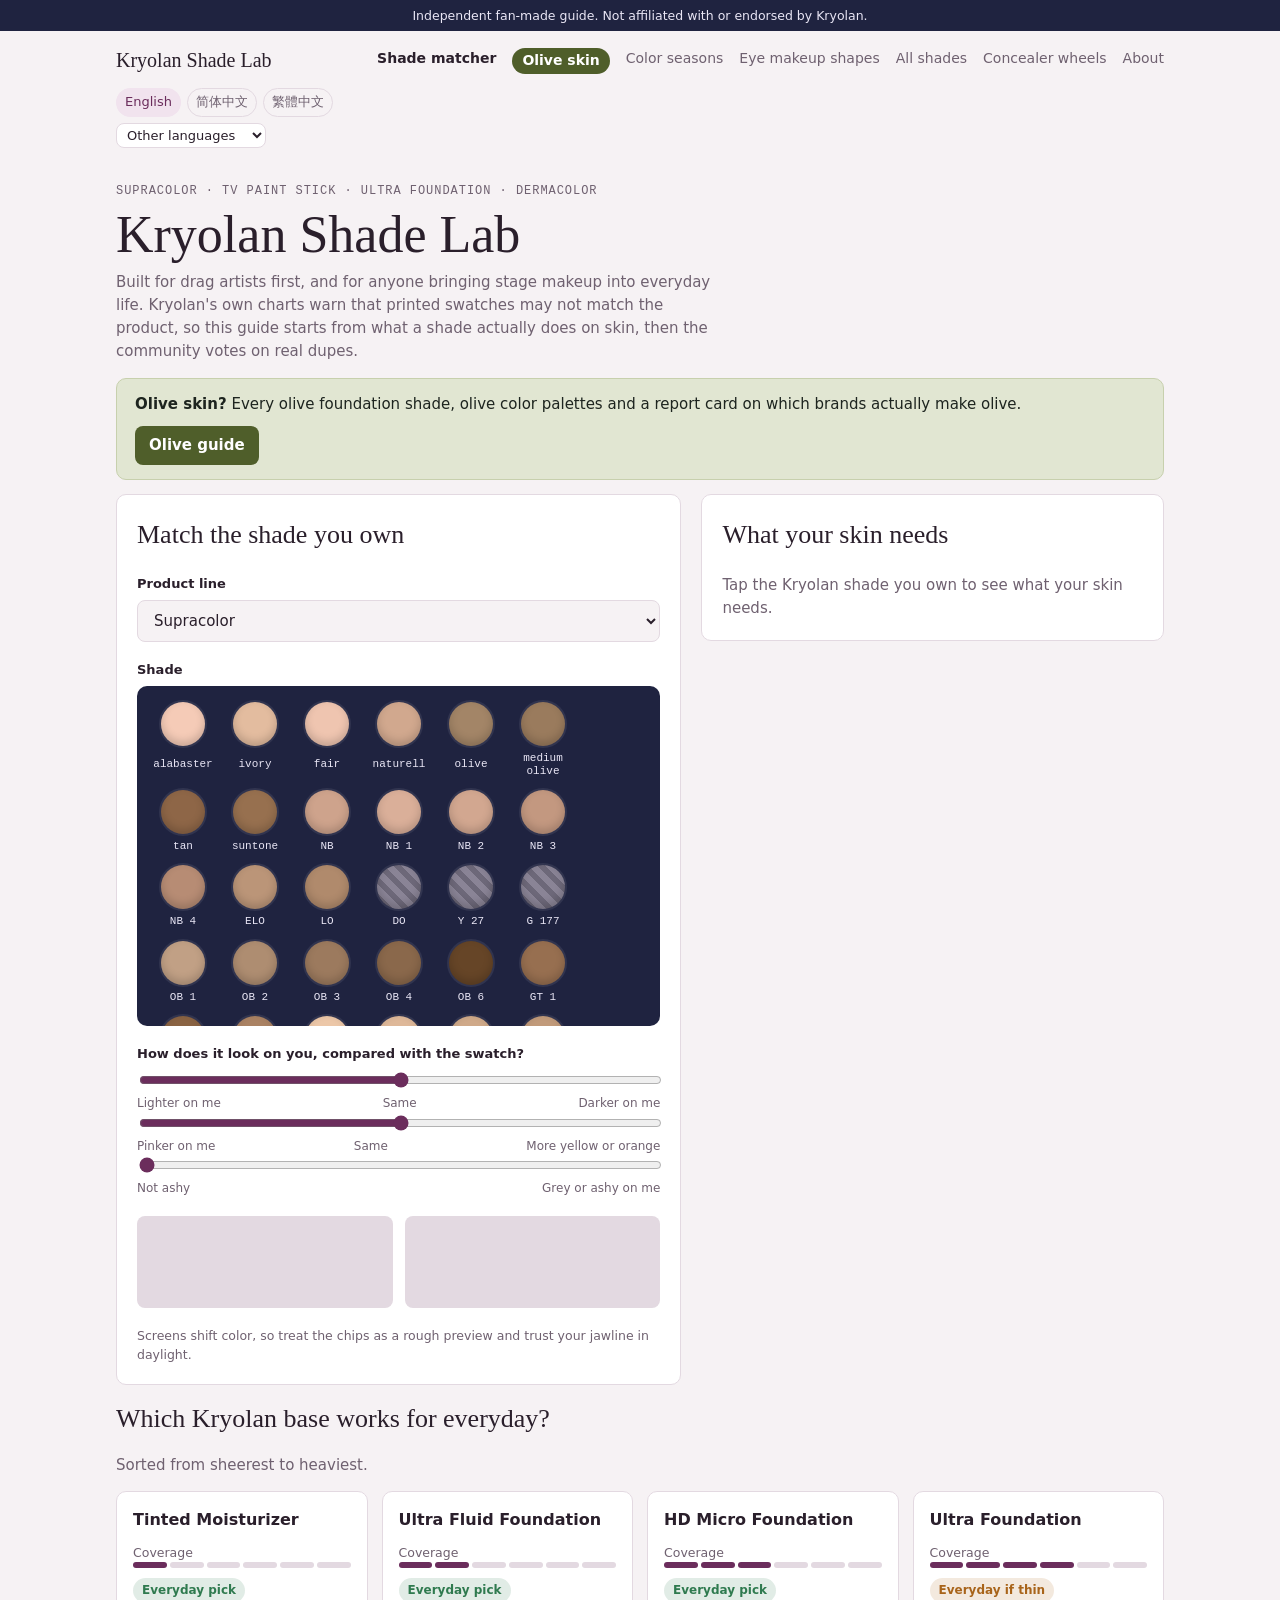
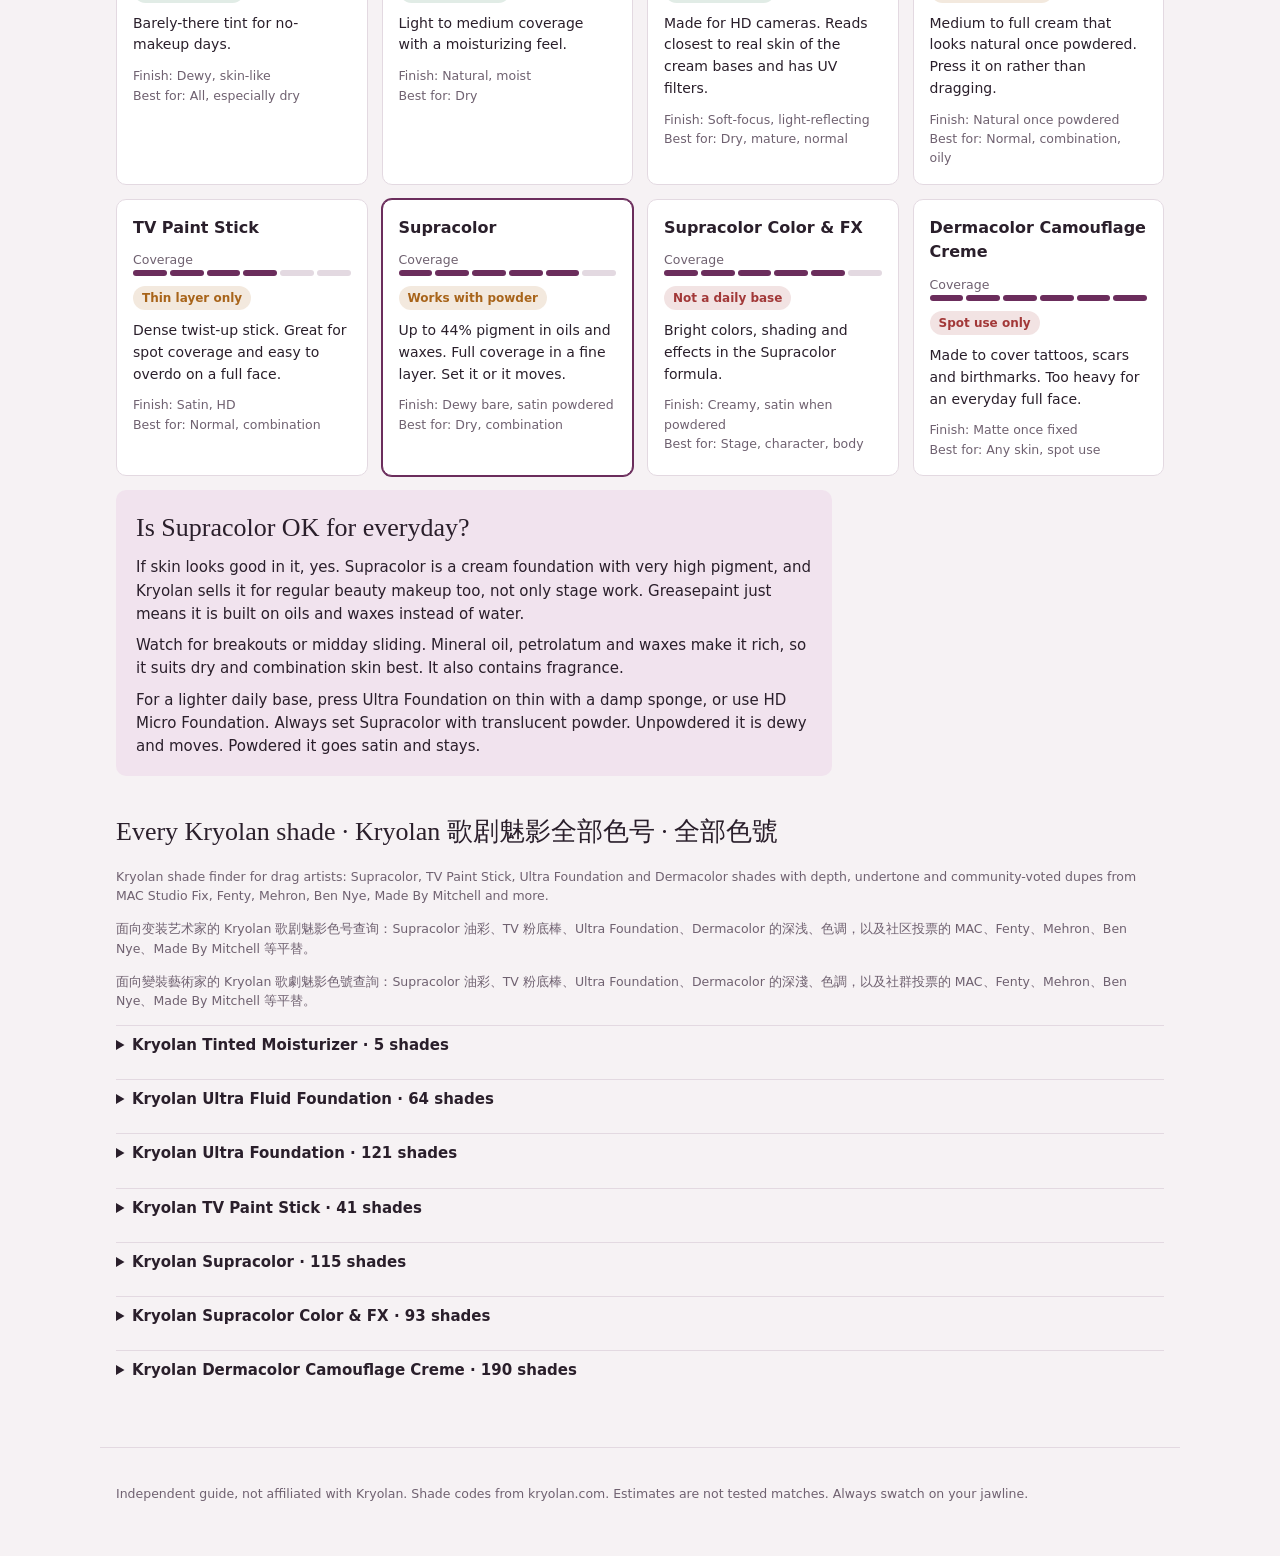
==== commit 2ab6d377: "Add interactive eye makeup placement comparisons to Shade Lab" ====
--- a/index.html
+++ b/index.html
@@ -469,7 +469,7 @@
   function chrome(kind) {
     document.documentElement.lang = T.html_lang;
     $("banner").textContent = T.banner; $("brand").textContent = T.site_name; $("foot").textContent = T.footer;
-    $("nav").innerHTML = [["#/", T.nav_home, "home"], ["olive.html", T.nav_olive, "olive"], ["seasons.html", T.nav_seasons, "seasons"], ["olive-color-lab.html", lang === "zh-Hans" ? "橄榄唇色" : lang === "zh-Hant" ? "橄欖唇色" : "Olive Color Lab", "olive-colors"], ["#/shades", T.nav_lines, "shades"], ["#/wheels", T.nav_wheels, "wheels"], ["#/about", T.nav_about, "about"]].map(([h, n, k]) => `<a href="${h}"${k === "olive" ? ' class="olive-pill"' : ""}${k === kind ? ' aria-current="page"' : ""}>${esc(n)}</a>`).join("");
+    $("nav").innerHTML = [["#/", T.nav_home, "home"], ["olive.html", T.nav_olive, "olive"], ["seasons.html", T.nav_seasons, "seasons"], ["eye-shapes.html", lang === "zh-Hans" ? "眼妆画法（英文）" : lang === "zh-Hant" ? "眼妝畫法（英文）" : "Eye makeup shapes", "eyes"], ["#/shades", T.nav_lines, "shades"], ["#/wheels", T.nav_wheels, "wheels"], ["#/about", T.nav_about, "about"]].map(([h, n, k]) => `<a href="${h}"${k === "olive" ? ' class="olive-pill"' : ""}${k === kind ? ' aria-current="page"' : ""}>${esc(n)}</a>`).join("");
     $("langs").innerHTML = LANGS.map(L => `<a href="#" data-lang="${L}" lang="${L}"${L === lang ? ' aria-current="true"' : ""}>${esc(I18N[L].label)}</a>`).join("") +
       `<select id="translate" aria-label="${esc(T.translate_other)}"><option value="">${esc(T.translate_other)}</option>${OTHER.map(([c, n]) => `<option value="${c}" lang="${c}">${esc(n)}</option>`).join("")}</select>`;
     $("langs").querySelectorAll("a[data-lang]").forEach(a => (a.onclick = ev => { ev.preventDefault(); lang = a.dataset.lang; T = I18N[lang]; try { localStorage.setItem("ksl-lang", lang); } catch (e) {} route(); }));
